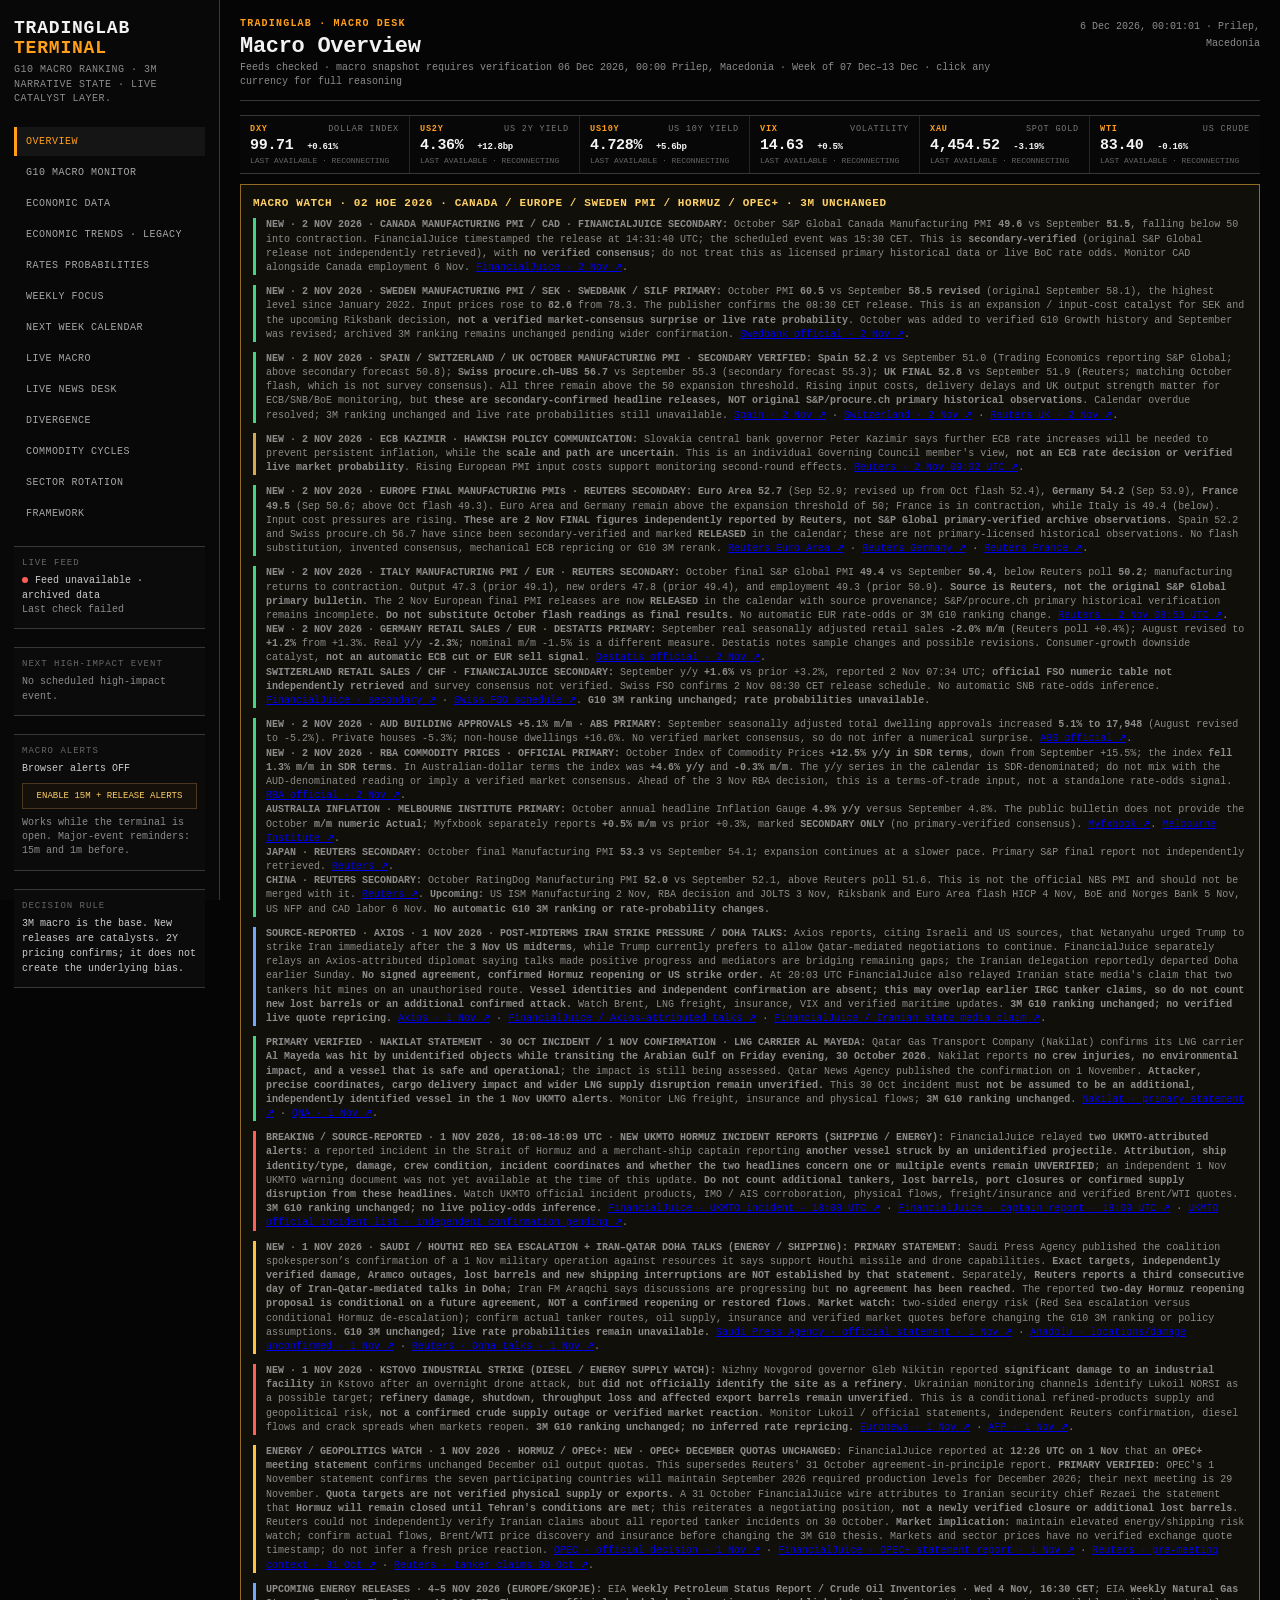
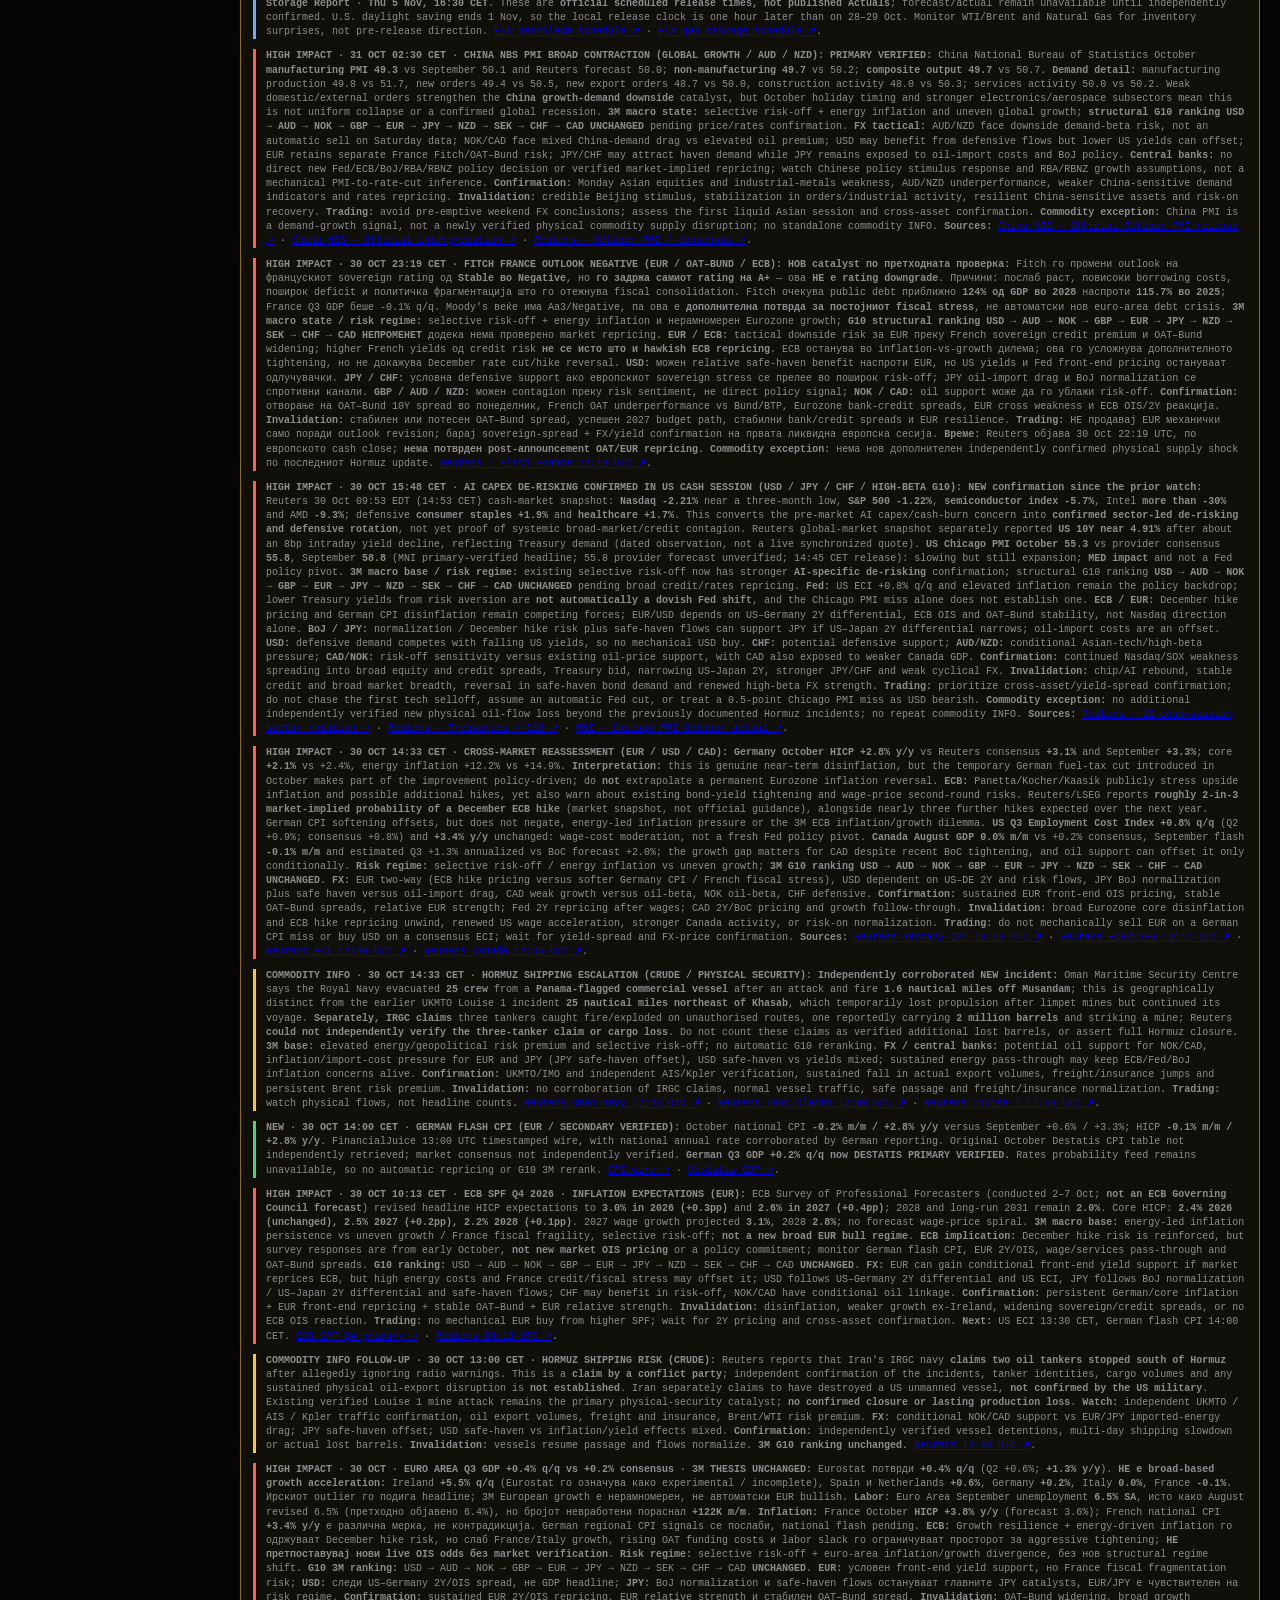
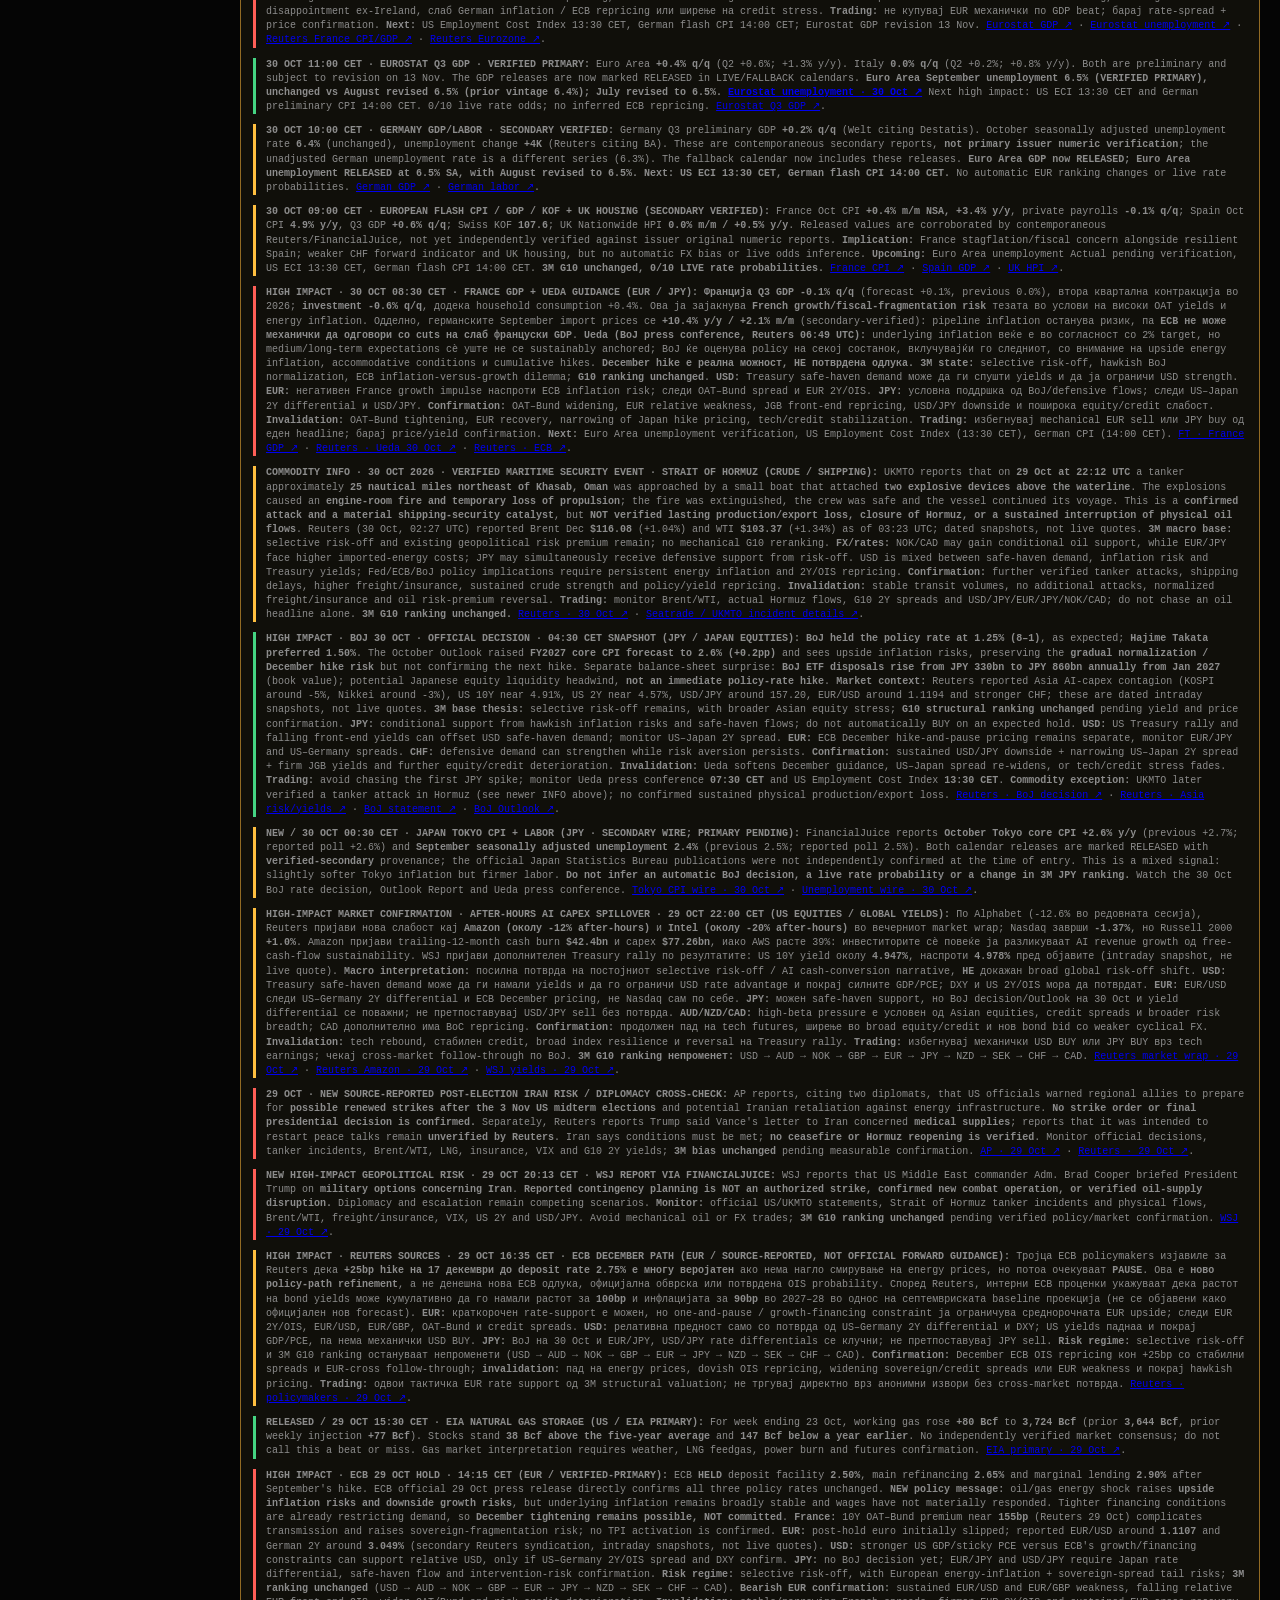
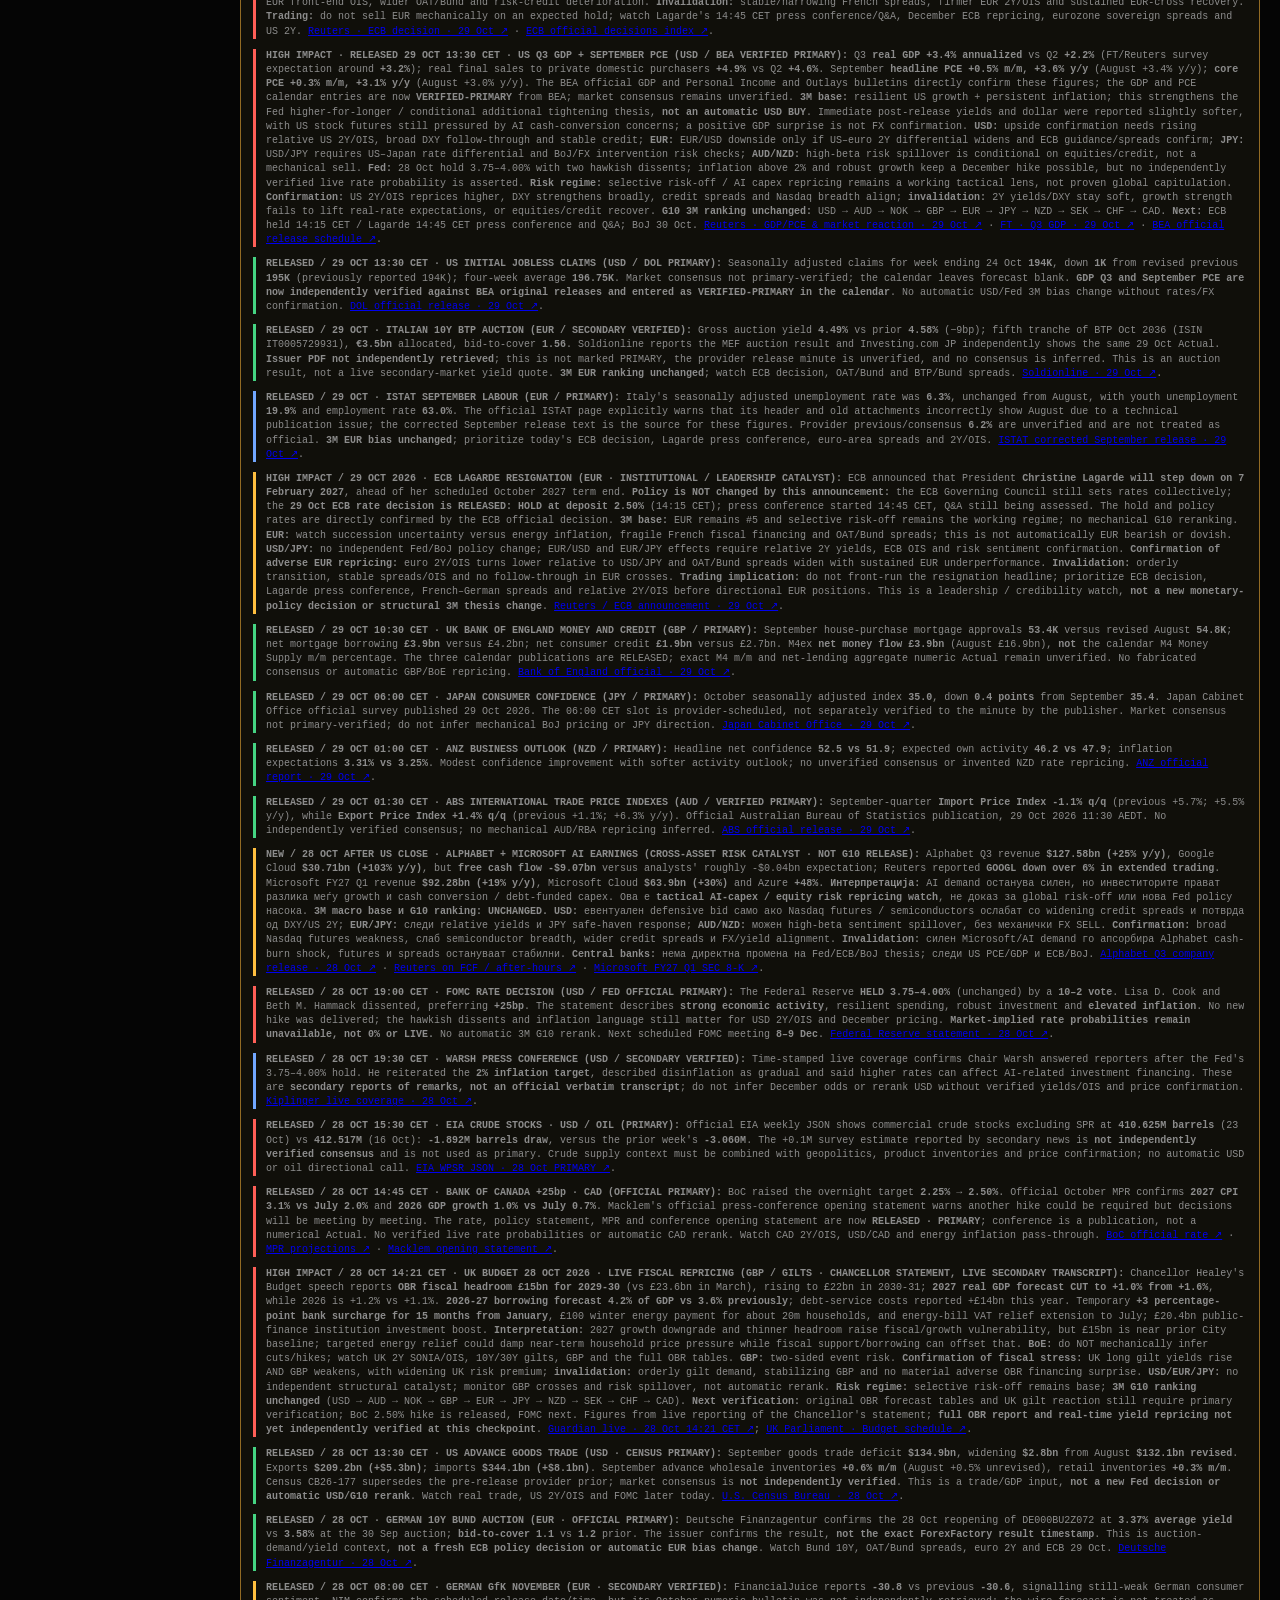
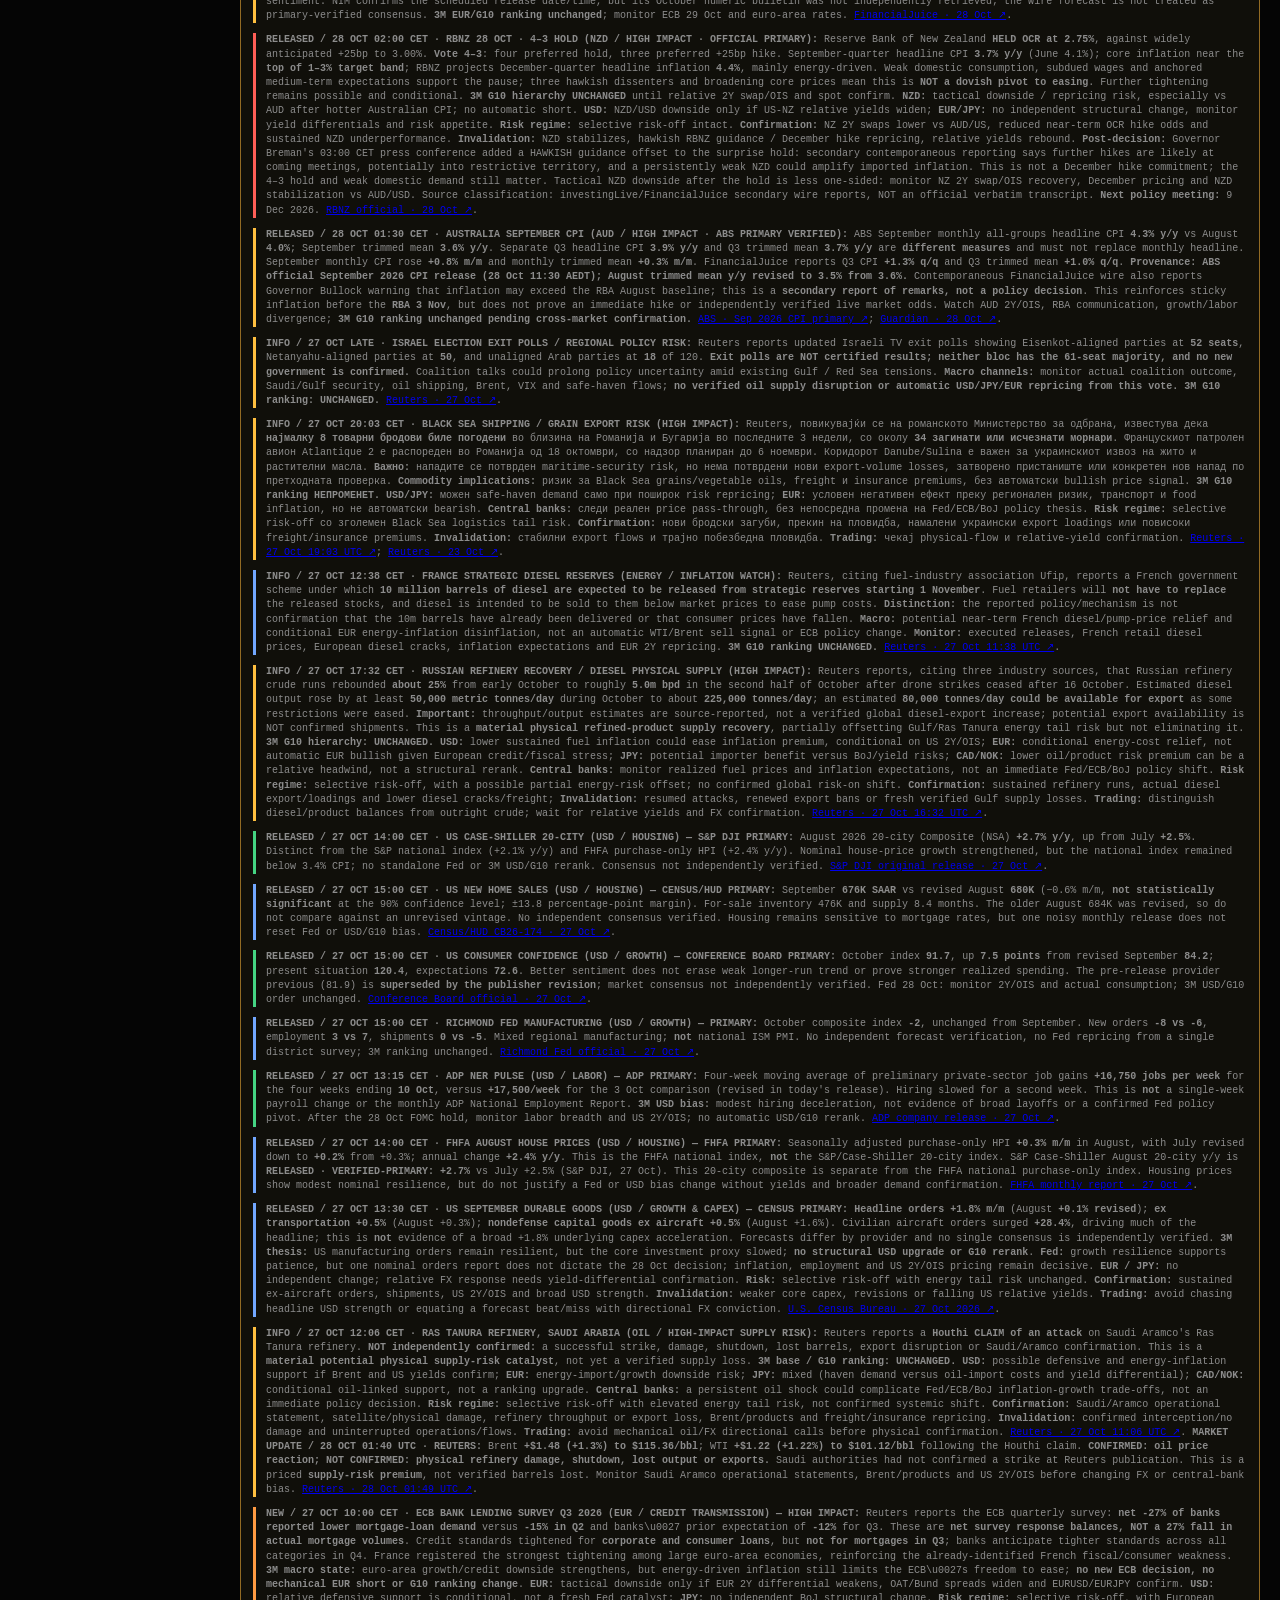
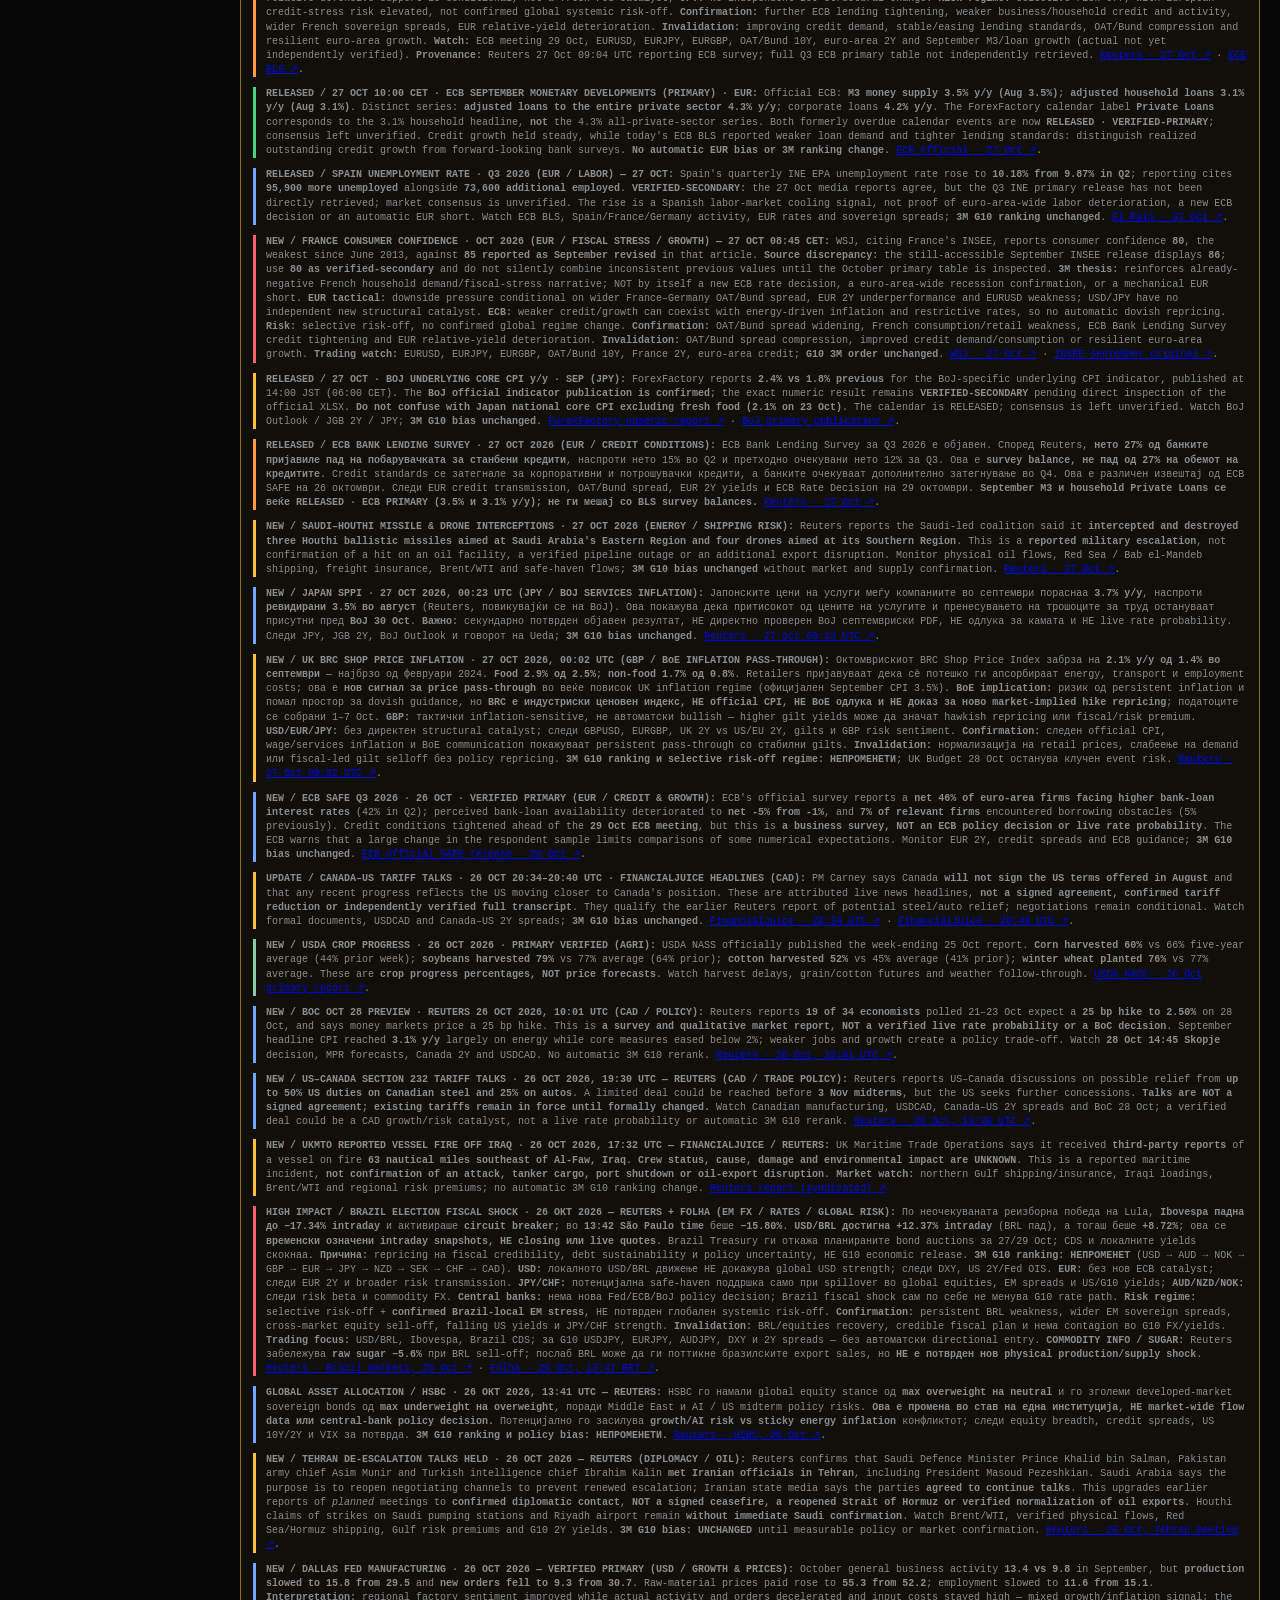
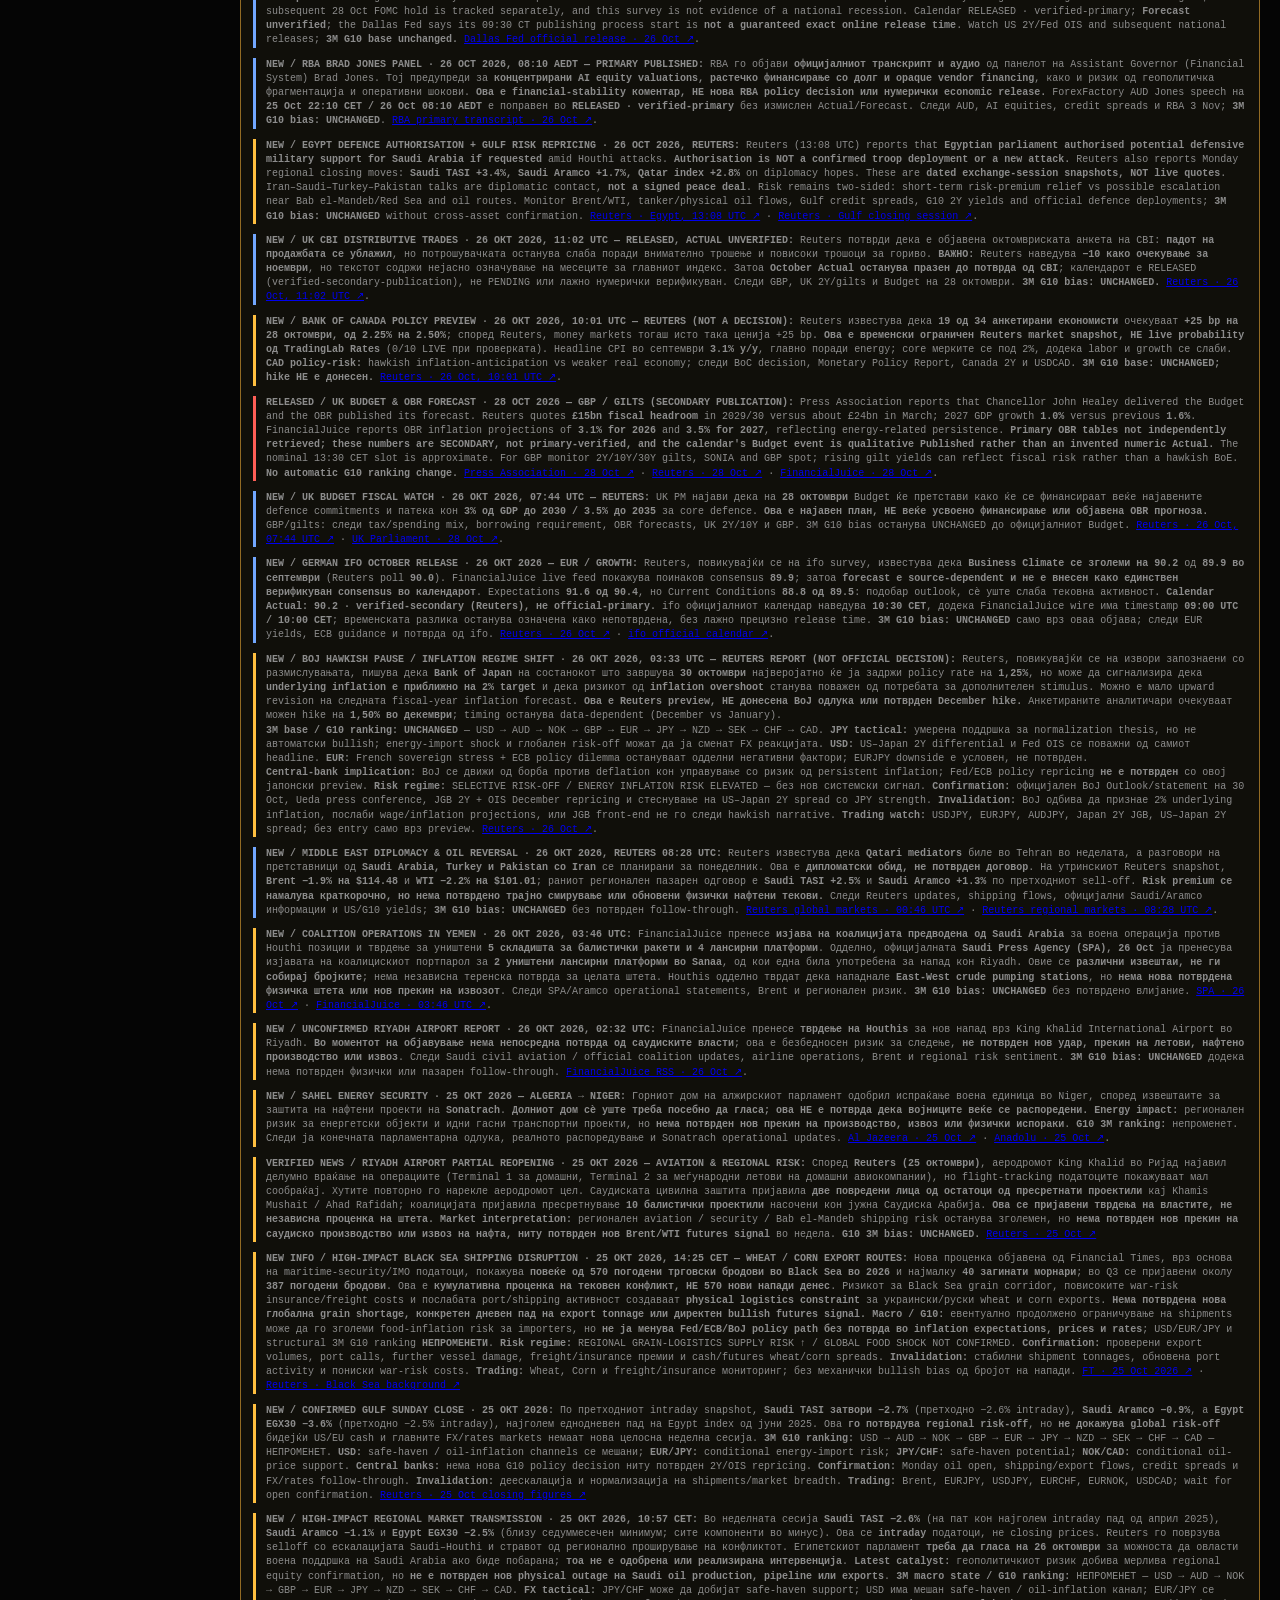
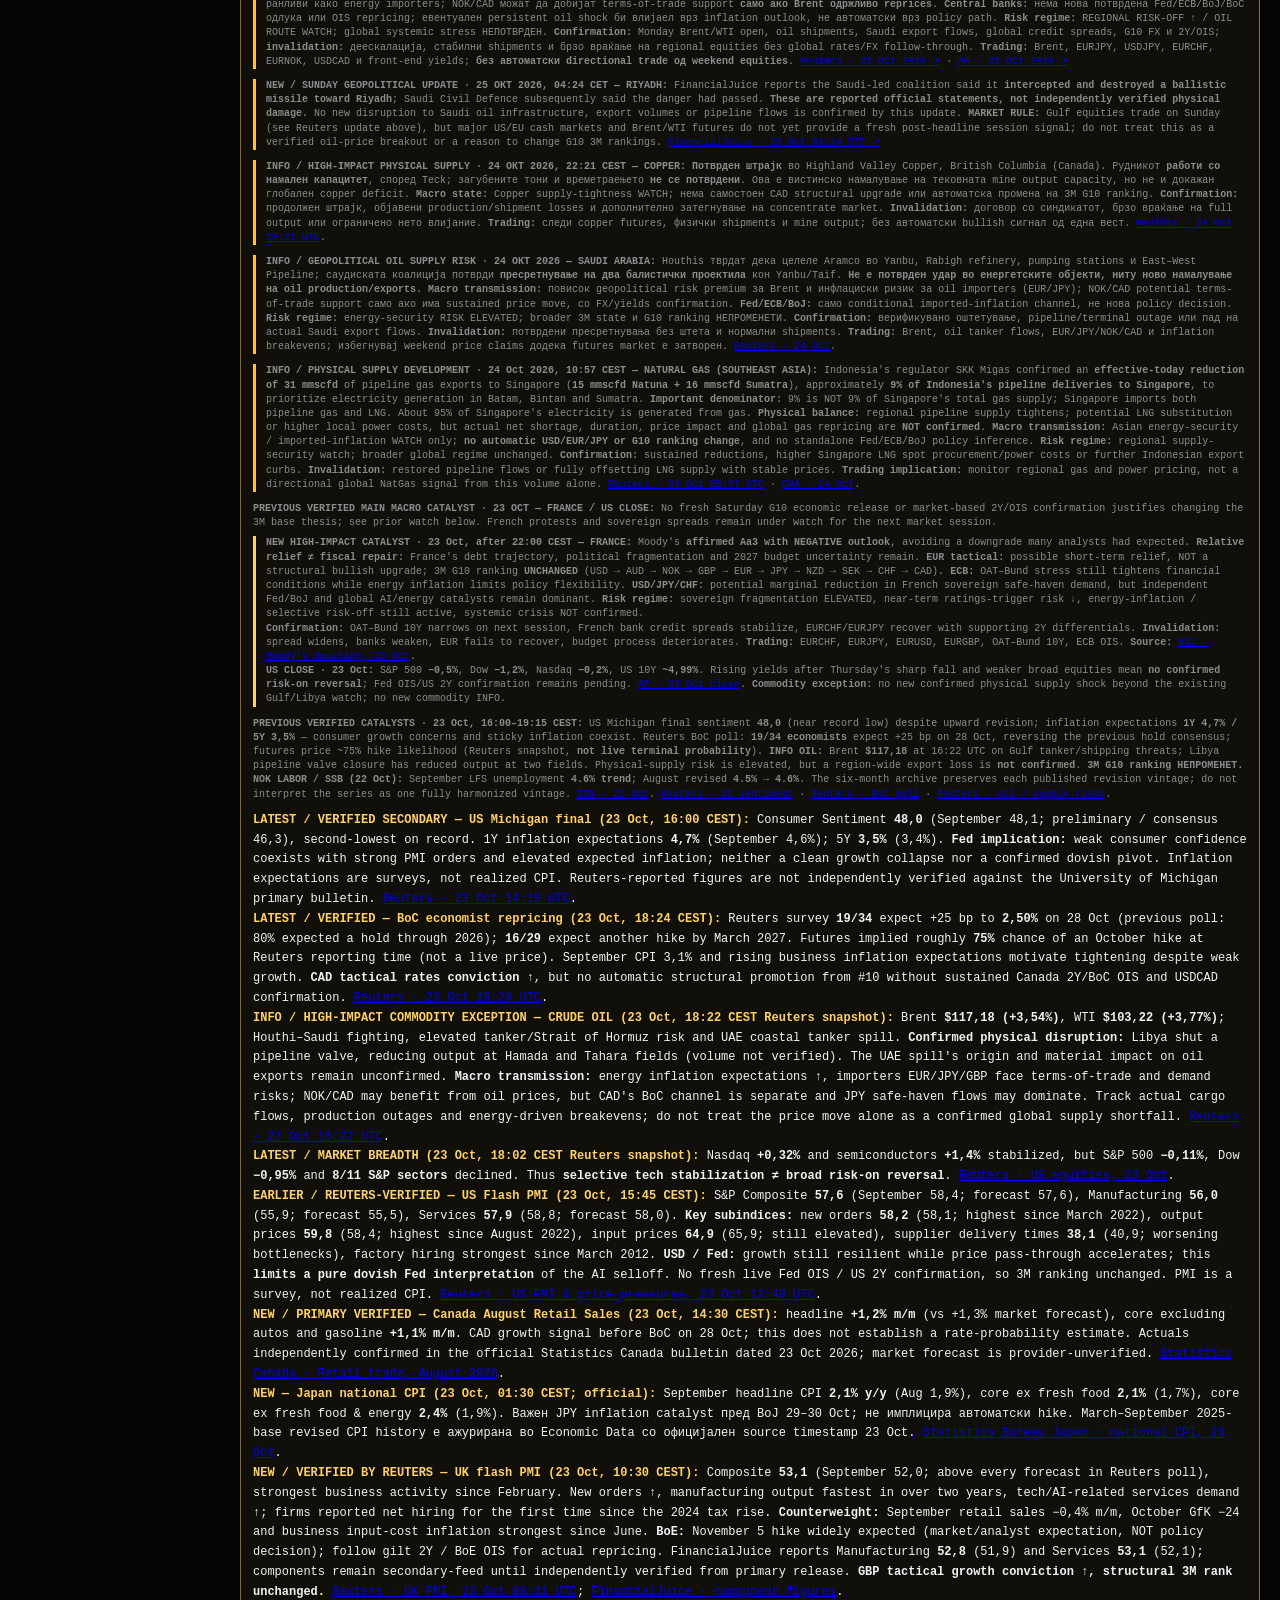
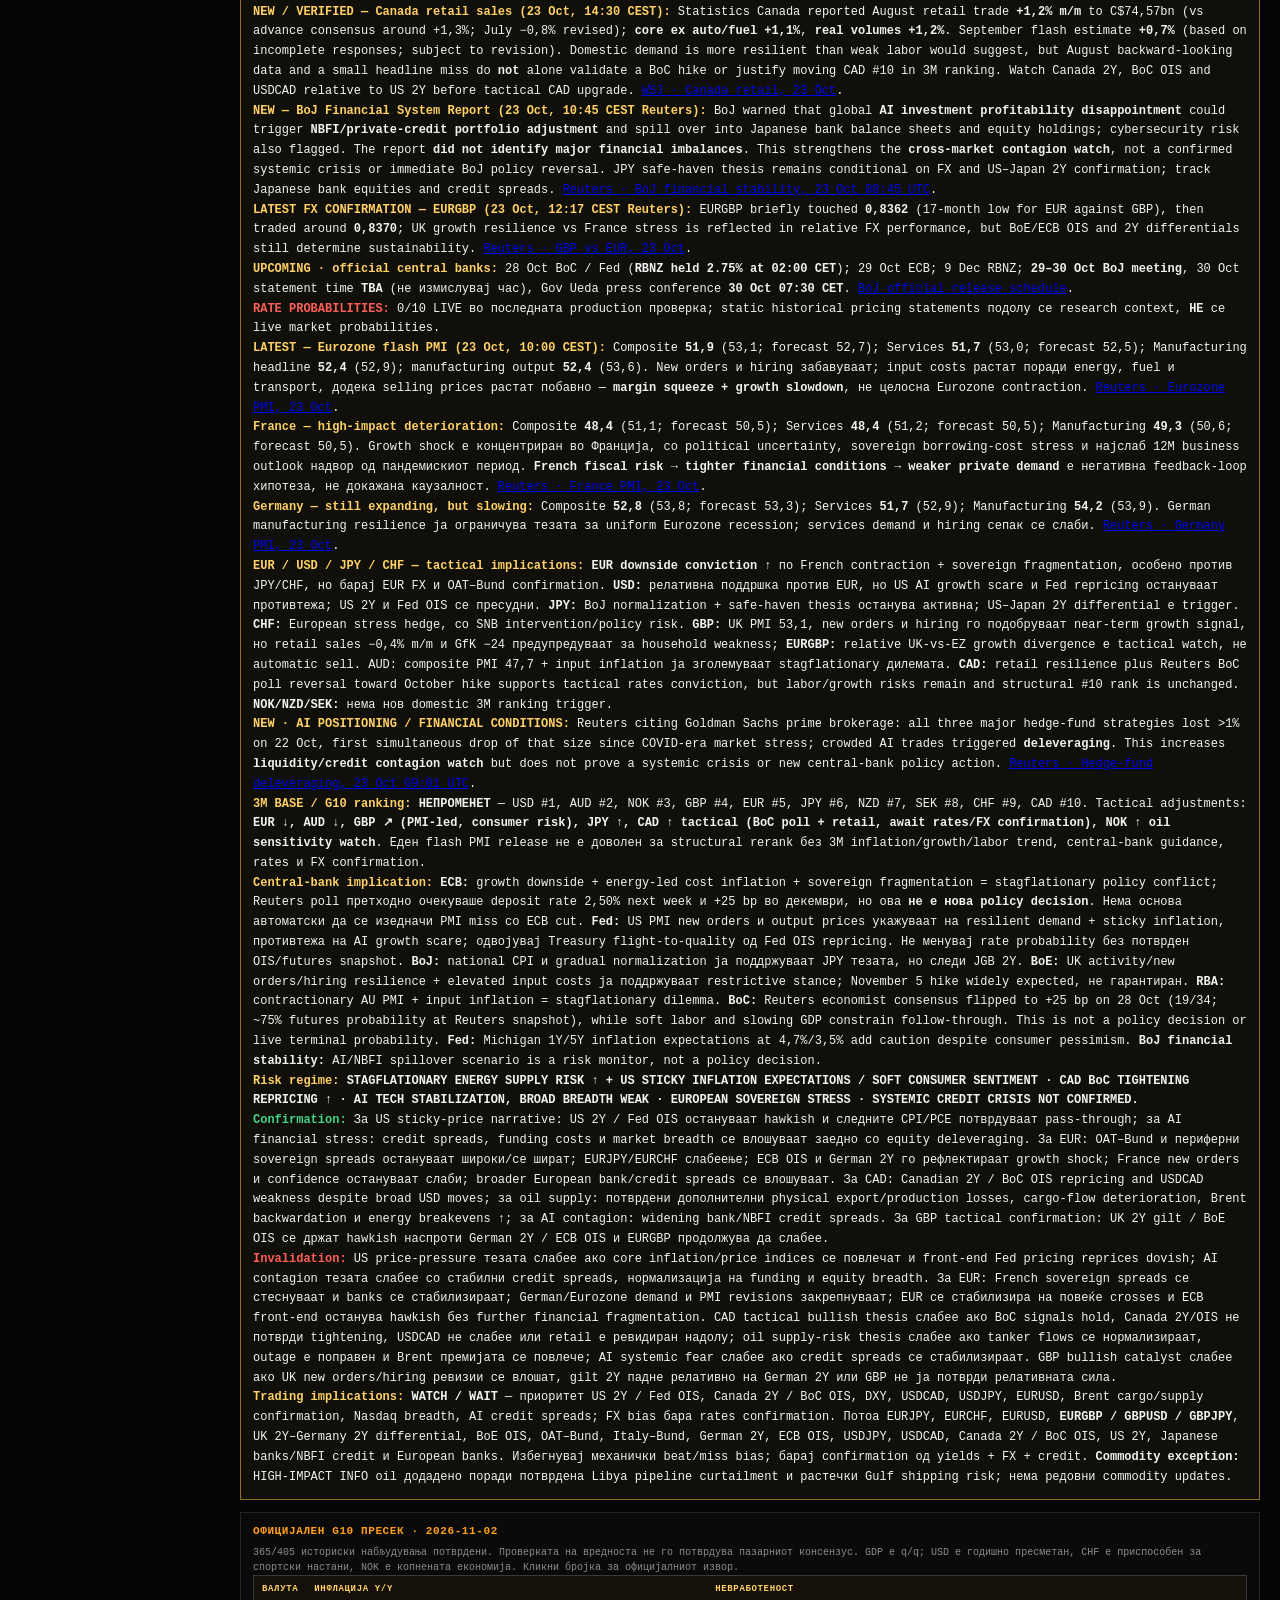
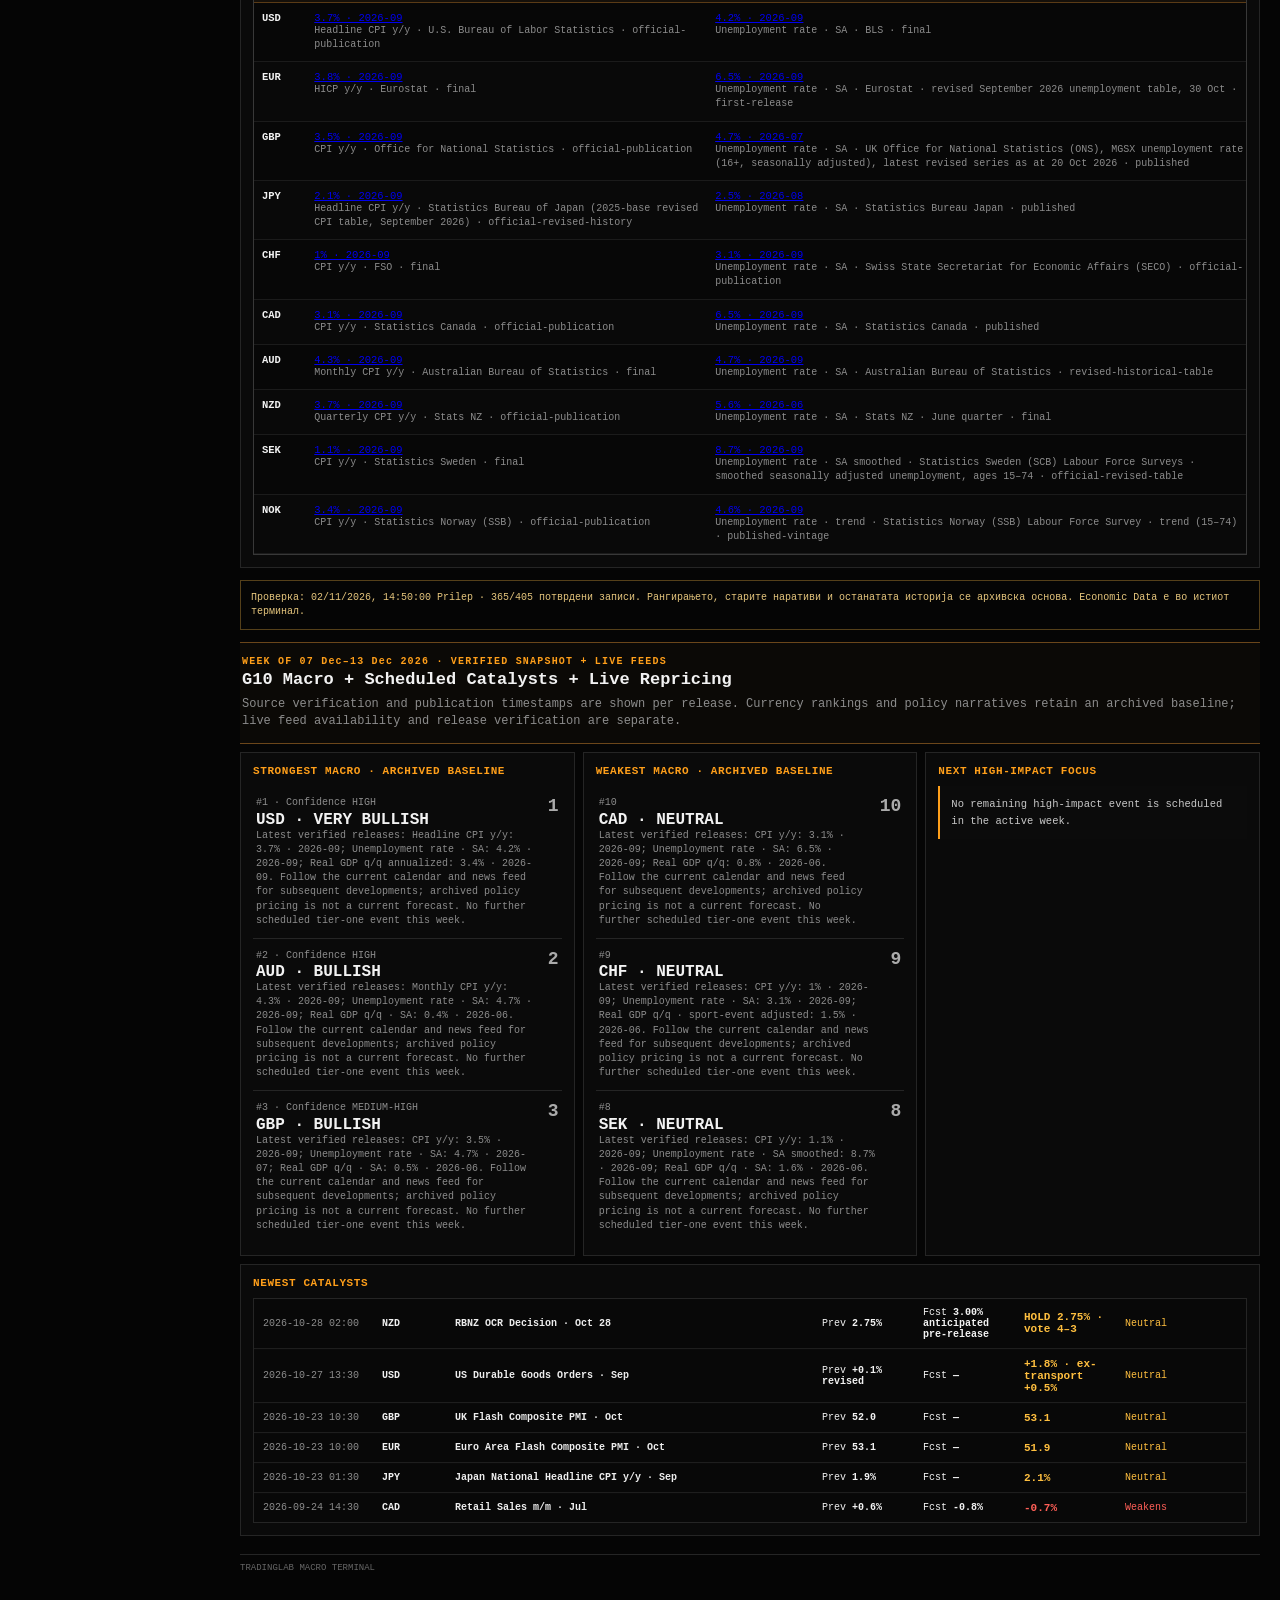
==== index.html @ e09700c0 "Surface released Canada October PMI in Macro Watch and Weekly Focus with secondary-source caveat" ====
<!doctype html>
<html lang="en">
<head>
<meta charset="utf-8" />
<meta name="viewport" content="width=device-width,initial-scale=1" />
<title>TradingLab Macro Terminal</title>
<style>
:root{--bg:#050505;--panel:#0a0a0a;--panel2:#0d0d0d;--line:#252525;--line2:#383838;--text:#f2f2f2;--muted:#8c8c8c;--accent:#ff9f1a;--accent2:#ffd166;--green:#45d483;--red:#ff5f57;--amber:#ffbf3f;--blue:#72a7ff}
*{box-sizing:border-box}html,body{margin:0;background:var(--bg);color:var(--text);font-family:Consolas,"Liberation Mono","SFMono-Regular",Menlo,monospace;font-variant-numeric:tabular-nums}button{font:inherit}.app{min-height:100vh;display:grid;grid-template-columns:220px 1fr}.sidebar{position:sticky;top:0;height:100vh;background:#080808;border-right:1px solid var(--line2);padding:18px 14px}.brand{font-size:18px;font-weight:800;letter-spacing:.8px;text-transform:uppercase}.brand span{color:var(--accent)}.sub{margin-top:5px;color:var(--muted);font-size:10px;line-height:1.45;text-transform:uppercase;letter-spacing:.5px}.nav{margin-top:20px;display:grid;gap:2px}.nav button{border:0;border-left:3px solid transparent;background:transparent;color:#a6a6a6;text-align:left;border-radius:0;padding:9px 9px;cursor:pointer;text-transform:uppercase;font-size:10px;letter-spacing:.5px}.nav button:hover{background:#111;color:#fff}.nav button.active{background:#151515;border-left-color:var(--accent);color:var(--accent)}.sidecard{margin-top:18px;border-top:1px solid var(--line2);border-bottom:1px solid var(--line2);background:#0b0b0b;border-radius:0;padding:11px 8px}.live-dot{width:6px;height:6px;border-radius:50%;display:inline-block;margin-right:7px;background:var(--amber)}.live-dot.on{background:var(--green)}.live-dot.err{background:var(--red)}.side-label{font-size:9px;color:#666;text-transform:uppercase;letter-spacing:1px}.side-value{margin-top:5px;font-size:10px;line-height:1.5;color:#ccc}.main{padding:18px 20px 36px;overflow:hidden}
.market-tape{display:grid;grid-template-columns:repeat(6,minmax(118px,1fr));border-top:1px solid var(--line2);border-bottom:1px solid var(--line2);background:#070707;margin:0 0 10px;overflow:hidden}
.tape-cell{padding:8px 10px;border-right:1px solid var(--line);min-width:0}
.tape-cell:last-child{border-right:0}.tape-head{display:flex;align-items:center;justify-content:space-between;gap:8px;color:#777;font-size:8.5px;text-transform:uppercase;letter-spacing:.8px}
.tape-sym{color:var(--accent);font-weight:900}.tape-value{margin-top:3px;font-size:15px;font-weight:900;letter-spacing:-.3px;color:#f4f4f4}.tape-chg{font-size:9px;margin-left:5px}.tape-note{margin-top:2px;color:#666;font-size:8px;text-transform:uppercase}
.monitor-head{display:flex;align-items:center;justify-content:space-between;gap:14px;margin-bottom:8px}.monitor-head h3{margin:0}.monitor-legend{font-size:8.5px;color:#6f6f6f;text-transform:uppercase;letter-spacing:.55px}
.compact-table table{min-width:1000px;font-size:10px}.compact-table th{padding:7px 8px}.compact-table td{padding:8px 8px}.ranknum{color:#7f7f7f;font-weight:800}.ccy-main{font-size:13px;font-weight:900;color:#fff}.macro-cell{max-width:155px}.catalyst-cell{min-width:200px}.bias-cell{min-width:105px;font-size:11px;font-weight:900}.yield-cell{min-width:150px}.policy-cell{min-width:170px}
.top{display:flex;align-items:flex-start;justify-content:space-between;gap:16px;margin-bottom:14px;padding-bottom:11px;border-bottom:1px solid var(--line2)}.kicker{color:var(--accent);font-size:10px;font-weight:800;letter-spacing:1.2px}.top h1{margin:5px 0 2px;font-size:22px;letter-spacing:-.3px;font-weight:800}.meta{text-align:right;color:var(--muted);font-size:10px;line-height:1.7}.pill{display:inline-block;border:0;border-radius:0;padding:0;color:#aaa;background:transparent;font-size:9px;text-transform:uppercase}.tag{display:inline-block;border:0;border-radius:0;padding:0;background:transparent;font-size:10px;font-weight:800;letter-spacing:.15px;text-transform:uppercase;white-space:nowrap}.tag.green{color:var(--green)}.tag.red{color:var(--red)}.tag.amber{color:var(--amber)}.tag.blue{color:var(--blue)}.tag.gray{color:#8d8d8d}.section{display:none}.section.active{display:block}.grid{display:grid;grid-template-columns:repeat(12,1fr);gap:8px}.card{grid-column:span 12;border:1px solid var(--line);background:var(--panel);border-radius:0;padding:12px;box-shadow:none}.s3{grid-column:span 3}.s4{grid-column:span 4}.s5{grid-column:span 5}.s6{grid-column:span 6}.s7{grid-column:span 7}.s8{grid-column:span 8}.card h3{margin:0 0 9px;font-size:11px;color:var(--accent);text-transform:uppercase;letter-spacing:.6px}.metric{font-size:21px;font-weight:900;letter-spacing:-.4px}.mini{font-size:10px;color:var(--muted);line-height:1.42}.good{color:var(--green)}.bad{color:var(--red)}.warn{color:var(--amber)}.muted{color:var(--muted)}.tablewrap{overflow:auto;border:1px solid var(--line2);border-radius:0}table{width:100%;border-collapse:collapse;min-width:1380px;font-size:10.5px;background:#070707}th{position:sticky;top:0;background:#15100a;color:var(--accent2);text-align:left;font-size:9px;text-transform:uppercase;letter-spacing:.65px;padding:8px 8px;border-bottom:1px solid #5a3b16;z-index:1;white-space:nowrap}td{padding:9px 8px;border-bottom:1px solid #1b1b1b;vertical-align:top}tr:nth-child(even) td{background:#090909}tr:hover td{background:#121212}.ccy{font-weight:900;font-size:12px;color:#fff}.why{min-width:270px;line-height:1.42;color:#c9c9c9}.livebar{display:flex;align-items:center;justify-content:space-between;gap:10px;border-top:1px solid var(--line2);border-bottom:1px solid var(--line2);background:#0a0a0a;border-radius:0;padding:9px 2px;margin-bottom:10px}.livebar b{font-size:11px;color:var(--accent)}.statusline{font-size:9px;color:var(--muted)}.refresh{border:1px solid #51401d;background:#15100a;color:var(--accent2);border-radius:0;padding:6px 9px;cursor:pointer;text-transform:uppercase;font-size:9px}.refresh:hover{background:#21180e}.feed{display:grid;gap:1px;border:1px solid var(--line)}.release{display:grid;grid-template-columns:110px 64px 1fr 92px 92px 92px 112px;gap:9px;align-items:center;padding:8px 9px;border:0;border-bottom:1px solid #1e1e1e;border-radius:0;background:#080808;font-size:10px}.release:last-child{border-bottom:0}.release:hover{background:#111}.release .event{font-weight:800;color:#eee}.release .time{color:var(--muted)}.release .actual{font-weight:900;font-size:11px}.impact-up{color:var(--green)}.impact-down{color:var(--red)}.impact-neutral{color:var(--amber)}.call{border-left:2px solid var(--accent);background:#0b0b0b;border-radius:0;padding:10px 11px;color:#c9c9c9;font-size:10.5px;line-height:1.55}.pair{display:flex;justify-content:space-between;gap:14px;border:0;border-bottom:1px solid var(--line);border-radius:0;padding:10px 3px;background:transparent}.pair:last-child{border-bottom:0}.pair .arrow{color:var(--accent);font-weight:900}.rank{font-size:18px;font-weight:900;color:#aaa}.footer{margin-top:18px;padding-top:8px;border-top:1px solid var(--line);color:#666;font-size:9px;text-transform:uppercase}.drawer{position:fixed;right:-560px;top:0;width:min(560px,100vw);height:100vh;background:#080808;border-left:1px solid #4b3518;z-index:10;transition:.22s;padding:20px;overflow:auto;box-shadow:none}.drawer.open{right:0}.close{float:right;border:1px solid #3b3b3b;background:#111;color:#ddd;border-radius:0;padding:6px 8px;cursor:pointer;text-transform:uppercase;font-size:9px}.drawer h2{margin:8px 0;font-size:19px}.detail-row{display:flex;justify-content:space-between;gap:20px;padding:8px 0;border-bottom:1px solid #202020;font-size:10.5px}.detail-row span:first-child{color:var(--muted);text-transform:uppercase;font-size:9px}.weekhero{border-top:1px solid #6b461a;border-bottom:1px solid #6b461a;background:#0b0906;border-radius:0;padding:13px 2px;margin-bottom:8px}.weekhero h2{margin:3px 0 7px;font-size:17px}.focusgrid{display:grid;grid-template-columns:repeat(2,minmax(0,1fr));gap:1px;border:1px solid var(--line)}.focusitem{border:0;border-bottom:1px solid var(--line);background:#080808;border-radius:0;padding:10px}.focusitem:nth-child(odd){border-right:1px solid var(--line)}.focusitem b{font-size:10.5px}.calrow{display:grid;grid-template-columns:78px 50px 55px minmax(210px,1.5fr) 88px 100px minmax(260px,1.4fr);gap:7px;align-items:start;border-bottom:1px solid #1d1d1d;padding:9px 7px;background:#080808}.calrow:nth-child(even){background:#0a0a0a}.calrow.head{color:var(--accent2);font-size:8.5px;text-transform:uppercase;font-weight:800;background:#15100a;position:sticky;top:0}.caldate{font-weight:800}.severity{display:inline-block;padding:0;border:0;border-radius:0;font-size:8.5px;font-weight:900}.severity.EXTREME,.severity.VERYHIGH{color:var(--red)}.severity.HIGH{color:var(--amber)}.severity.MED,.severity.LOWMED{color:var(--blue)}.trigger{font-size:10px;color:#c5c5c5;line-height:1.4}.conf{font-size:9px;margin-left:5px;color:var(--muted)}.newsgrid{display:grid;grid-template-columns:1fr 1fr;gap:8px}.newspanel{border:1px solid var(--line);border-radius:0;background:#080808;overflow:hidden}.newshead{display:flex;justify-content:space-between;align-items:center;padding:9px 10px;border-bottom:1px solid #4a3218;background:#15100a;color:var(--accent2);font-size:10px;text-transform:uppercase}.newslist{max-height:620px;overflow:auto}.newsitem{padding:9px 10px;border-bottom:1px solid #1d1d1d;position:relative}.newsitem:hover{background:#111}.newsitem.high-impact{border-left:3px solid var(--red);background:linear-gradient(90deg,rgba(255,95,87,.16),rgba(255,95,87,.035) 62%,transparent);box-shadow:inset 0 0 22px rgba(255,95,87,.08);animation:highImpactPulse 2.4s ease-in-out infinite}.newsitem.high-impact a{color:#fff}.highflag{color:var(--red);font-size:8.5px;font-weight:900;letter-spacing:.65px;text-transform:uppercase;margin-left:7px}.macroflag{color:var(--accent2);font-size:8.5px;font-weight:900;margin-left:7px}.live-score{font-size:11px;font-weight:900;white-space:nowrap}.live-score.pos{color:var(--green)}.live-score.neg{color:var(--red)}.live-score.flat{color:var(--amber)}.catalyst-panel{max-height:620px;overflow:auto}.catalyst-row{padding:10px;border-bottom:1px solid #1d1d1d;background:#080808}.catalyst-row:last-child{border-bottom:0}.catalyst-row.high{border-left:3px solid var(--red);background:rgba(255,95,87,.055)}@keyframes highImpactPulse{0%,100%{box-shadow:inset 0 0 18px rgba(255,95,87,.06),0 0 0 rgba(255,95,87,0)}50%{box-shadow:inset 0 0 28px rgba(255,95,87,.12),0 0 12px rgba(255,95,87,.12)}}.newsitem a{color:#ececec;text-decoration:none;font-weight:700;line-height:1.38}.newsitem a:hover{color:var(--accent2)}.newsmeta{display:flex;gap:7px;flex-wrap:wrap;margin-top:5px;color:#777;font-size:9px}.sourcebadge{display:inline-block;border:0;border-radius:0;padding:0;font-size:8.5px;font-weight:900;text-transform:uppercase}.sourcebadge.fj{color:var(--accent2)}.sourcebadge.reuters{color:#ddd}.breaking{color:var(--red);font-weight:900}.alertbtn{width:100%;margin-top:7px;border:1px solid #4c381c;background:#15100a;color:var(--accent2);border-radius:0;padding:7px 8px;cursor:pointer;text-transform:uppercase;font-size:9px}.alertbtn.on{border-color:#2d6847;color:var(--green)}.countdown{font-size:16px;font-weight:900;margin-top:4px;color:var(--accent2)}.toastbox{position:fixed;right:14px;bottom:14px;z-index:30;display:grid;gap:5px;max-width:390px}.toast{border:1px solid #4c381c;background:#0b0b0b;border-radius:0;padding:10px 11px;box-shadow:none}.toast strong{display:block;margin-bottom:3px;color:var(--accent2)}.toast.release-alert{border-left:3px solid var(--amber)}.toast.result-alert{border-left:3px solid var(--green)}
@media(max-width:1100px){.app{grid-template-columns:1fr}.sidebar{position:relative;height:auto}.nav{grid-template-columns:repeat(3,1fr)}.main{padding:14px 10px}.s3,.s4,.s5,.s6,.s7,.s8{grid-column:span 12}.top{display:block}.meta{text-align:left;margin-top:8px}.release{grid-template-columns:80px 55px 1fr 80px 80px 80px}.release .impact{grid-column:1/-1}}@media(max-width:850px){.newsgrid{grid-template-columns:1fr}.focusgrid{grid-template-columns:1fr}.focusitem:nth-child(odd){border-right:0}.calrow{grid-template-columns:78px 48px 48px 1fr}.calrow>*:nth-child(n+5){grid-column:4}.calrow.head{display:none}}@media(max-width:650px){.market-tape{grid-template-columns:repeat(2,1fr)}.nav{grid-template-columns:1fr 1fr}.release{grid-template-columns:1fr 1fr}.release .event{grid-column:1/-1}.main{padding:12px 8px}.top h1{font-size:19px}}
.calfilters{display:flex;gap:6px;flex-wrap:wrap;margin:10px 0}.calfilter{border:1px solid #333;background:#0b0b0b;color:#aaa;padding:6px 9px;cursor:pointer;font-size:9px;text-transform:uppercase}.calfilter:hover,.calfilter.active{border-color:var(--accent);color:var(--accent2);background:#171008}.catalyst-badge{display:inline-block;margin-top:4px;color:var(--red);font-size:8px;font-weight:900;text-transform:uppercase}.calempty{padding:18px 8px;color:var(--muted);border-bottom:1px solid var(--line)}.coverage{display:grid;grid-template-columns:repeat(10,minmax(72px,1fr));gap:1px;margin:8px 0;background:var(--line);overflow:auto}.coverage span{background:#090909;padding:6px;text-align:center;font-size:9px;white-space:nowrap}.coverage b{display:block;color:var(--accent2);font-size:11px}

/* Commodity Cycles · restored original visual language */
#commodity .commodity-hero{border-top:1px solid #6b461a;border-bottom:1px solid #6b461a;background:#0b0906;padding:12px 2px;margin-bottom:10px}
#commodity .commodity-hero b{color:var(--accent2)}
#commodity .commodity-table{overflow:auto;border:1px solid var(--line2)}
#commodity .commodity-table table{min-width:1220px;font-size:10px}
#commodity .commodity-table td{padding:10px 8px}
#commodity .commodity-sym{font-size:12px;font-weight:900;color:#fff}
#commodity .commodity-note{max-width:320px;line-height:1.45;color:#c8c8c8}
#commodity .commodity-cards{display:grid;grid-template-columns:repeat(3,1fr);gap:8px;margin-top:10px}
#commodity .commodity-card{border:1px solid var(--line);background:var(--panel);padding:12px}
#commodity .commodity-card h3{margin:0 0 9px;font-size:11px;color:var(--accent);text-transform:uppercase}
#commodity .commodity-news{margin-top:12px;border:1px solid var(--line)}
#commodity .commodity-news-head{display:flex;justify-content:space-between;gap:10px;padding:9px 10px;border-bottom:1px solid #4a3218;background:#15100a;color:var(--accent2);font-size:10px;text-transform:uppercase}
#commodity .commodity-news-item{padding:9px 10px;border-bottom:1px solid #1d1d1d;background:#080808}
#commodity .commodity-news-item:last-child{border-bottom:0}
#commodity .commodity-detail-btn{border:1px solid #51401d;background:#15100a;color:var(--accent2);padding:6px 8px;cursor:pointer;font:inherit;font-size:9px;text-transform:uppercase}
@media(max-width:1000px){#commodity .commodity-cards{grid-template-columns:1fr}}


#rates .rates-grid{display:grid;grid-template-columns:repeat(2,minmax(0,1fr));gap:8px}
#rates .rate-card{border:1px solid var(--line);background:#080808;min-width:0}
#rates .rate-head{display:flex;justify-content:space-between;gap:14px;padding:10px 11px;border-bottom:1px solid #4a3218;background:#15100a}
#rates .rate-bank{font-size:12px;font-weight:900;color:var(--accent2)}
#rates .rate-meta{text-align:right;color:#777;font-size:9px;line-height:1.5}
#rates .rate-table{display:grid;grid-template-columns:minmax(92px,1fr) 88px 88px 86px}
#rates .rate-cell{padding:8px 10px;border-bottom:1px solid #1d1d1d;font-size:10px;text-align:right}
#rates .rate-cell:nth-child(4n+1){text-align:left}
#rates .rate-colhead{background:#0d0d0d;color:#777;font-size:8.5px;text-transform:uppercase;letter-spacing:.55px;font-weight:800}
#rates .rate-current{color:#fff;font-weight:900}
#rates .rate-change.pos{color:var(--green);font-weight:900}
#rates .rate-change.neg{color:var(--red);font-weight:900}
#rates .rate-change.flat{color:#7f7f7f;font-weight:900}
#rates .rate-read{padding:9px 10px;background:#090909;font-size:9.5px;line-height:1.5}
#rates .rate-read b{font-weight:900}
#rates .rates-status{display:flex;justify-content:space-between;gap:14px;align-items:center;margin-bottom:8px;padding:9px 10px;border-top:1px solid var(--line2);border-bottom:1px solid var(--line2);background:#090909}
@media(max-width:950px){#rates .rates-grid{grid-template-columns:1fr}}


#rates .rate-table{grid-template-columns:minmax(138px,1.25fr) 92px 92px 92px 100px 92px}
#rates .rate-cell:nth-child(4n+1){text-align:right}
#rates .rate-cell:nth-child(6n+1){text-align:left}
#rates .rate-outcome b{display:block;color:#fff;font-size:10px}
#rates .rate-outcome .mini{margin-top:2px}
#rates .rate-current-pricing{color:var(--accent2);font-weight:900}
#rates .rate-prior{color:#777}
@media(max-width:700px){#rates .rate-table{min-width:760px}}


/* Inflation Trends · G10 historical comparison */
#inflation .infl-hero{border-top:1px solid #6b461a;border-bottom:1px solid #6b461a;background:#0b0906;padding:12px 2px;margin-bottom:10px}
#inflation .infl-controls{display:flex;flex-wrap:wrap;gap:6px;margin:10px 0}
#inflation .infl-toggle{border:1px solid #333;background:#0b0b0b;color:#aaa;padding:6px 8px;cursor:pointer;font-size:9px;text-transform:uppercase}
#inflation .infl-toggle.on{border-color:var(--accent);color:var(--accent2);background:#171008}
#inflation .infl-chart-card{border:1px solid var(--line);background:#080808;padding:10px}
#inflation .infl-chart-wrap{overflow-x:auto}
#inflation .infl-chart{width:100%;min-width:760px;height:390px;display:block}
#inflation .infl-legend{display:grid;grid-template-columns:repeat(5,minmax(100px,1fr));gap:6px;margin-top:8px}
#inflation .infl-leg{display:flex;align-items:center;gap:7px;font-size:9px;color:#bbb}
#inflation .infl-swatch{width:18px;height:3px;display:inline-block}
#inflation .infl-table table{min-width:950px}
#inflation .trend-up{color:var(--red);font-weight:900}
#inflation .trend-down{color:var(--green);font-weight:900}
#inflation .trend-flat{color:var(--amber);font-weight:900}
#inflation .source-note{margin-top:8px;color:#777;font-size:9px;line-height:1.5}
@media(max-width:850px){#inflation .infl-legend{grid-template-columns:repeat(2,minmax(100px,1fr))}}


/* Economic Trends · Bloomberg-style */
.trend-hero{border-top:1px solid #6b461a;border-bottom:1px solid #6b461a;background:#0b0906;padding:12px 2px;margin-bottom:10px}
.trend-tabs{display:flex;gap:6px;flex-wrap:wrap;margin:10px 0}
.trend-tab{border:1px solid #3b321b;background:#0a0a0a;color:#9b8d67;padding:7px 10px;cursor:pointer;font-size:9px;font-weight:900;letter-spacing:.6px;text-transform:uppercase}
.trend-tab.on,.trend-tab:hover{border-color:#ffb000;color:#ffcf57;background:#161006}
.trend-strip{display:grid;grid-template-columns:repeat(4,minmax(0,1fr));gap:1px;background:#2b2414;border:1px solid #2b2414;margin-bottom:10px}
.trend-strip>div{background:#080808;padding:10px}
.trend-strip .k{font-size:8px;color:#777;text-transform:uppercase;letter-spacing:.7px}
.trend-strip .v{font-size:15px;font-weight:900;color:#ffb000;margin-top:3px}
.trend-table{overflow:auto;border:1px solid #292929;background:#070707}
.trend-table table{min-width:1100px;font-size:10px}
.trend-table th{background:#151006;color:#ffbf32;border-bottom:1px solid #604311}
.trend-table td{padding:10px 9px}
.trend-ccy{font-size:13px;font-weight:900;color:#ffb000}
.trend-metric{color:#aaa;font-size:9px;margin-top:2px}
.trend-num{font-size:12px;font-weight:900;color:#f1f1f1;white-space:nowrap}
.trend-delta{font-weight:900;white-space:nowrap}
.trend-pos{color:#ffcf57}.trend-neg{color:#b7a270}.trend-flat{color:#858585}
.trend-state{display:inline-block;border:1px solid #4b3912;padding:2px 6px;color:#ffbf32;background:#100d06;font-size:9px;font-weight:900;text-transform:uppercase;white-space:nowrap}
.trend-state.cool{color:#c9b985;border-color:#4b432a}.trend-state.weak{color:#c48b54;border-color:#4e3320}.trend-state.stable{color:#8c8c8c;border-color:#333}
.spark{width:170px;height:42px;display:block}
.spark-bg{stroke:#252525;stroke-width:1}
.spark-line{fill:none;stroke:#ffb000;stroke-width:2.2;stroke-linecap:round;stroke-linejoin:round}
.spark-dot{fill:#ffcf57}
.trend-history{font-size:8px;color:#6f6f6f;margin-top:4px;white-space:nowrap}
.trend-note{margin-top:9px;color:#777;font-size:9px;line-height:1.55}
.trend-source{color:#8a7443}
@media(max-width:900px){.trend-strip{grid-template-columns:repeat(2,minmax(0,1fr))}.spark{width:130px}}


/* Country Economic Trends */
#economic .econ-countrybar{display:flex;gap:6px;flex-wrap:wrap;margin:10px 0}
#economic .econ-ccy,#economic .econ-cat,#economic .econ-focus,#economic .econ-indicator{border:1px solid #3c3218;background:#090909;color:#9f936f;padding:7px 10px;cursor:pointer;font-size:9px;font-weight:900;letter-spacing:.55px;text-transform:uppercase}
#economic .econ-ccy.on,#economic .econ-cat.on,#economic .econ-focus.on,#economic .econ-indicator.on,#economic .econ-ccy:hover,#economic .econ-cat:hover,#economic .econ-focus:hover,#economic .econ-indicator:hover{border-color:#ffb000;color:#ffcf57;background:#171006}
#economic .econ-header{border-top:1px solid #6b461a;border-bottom:1px solid #6b461a;background:#0b0906;padding:12px 2px;margin-bottom:10px}
#economic .econ-summary{display:grid;grid-template-columns:repeat(6,minmax(110px,1fr));gap:1px;background:#2b2414;border:1px solid #2b2414;margin:10px 0}
#economic .econ-summary>div{background:#080808;padding:10px}
#economic .econ-summary .k{font-size:8px;color:#777;text-transform:uppercase;letter-spacing:.65px}
#economic .econ-summary .v{font-size:14px;font-weight:900;color:#ffb000;margin-top:4px}
#economic .econ-chart-card{border:1px solid #292929;background:#070707;padding:12px}
#economic .econ-chart-title{display:flex;justify-content:space-between;gap:16px;align-items:flex-start;margin-bottom:8px}
#economic .econ-chart-title h3{margin:0;color:#ffb000}
#economic .barwrap{overflow-x:auto}
#economic .bar-svg{display:block;width:100%;min-width:780px;height:350px}
#economic .bar-grid{stroke:#242424;stroke-width:1}
#economic .bar-zero{stroke:#6a5520;stroke-width:1.2}
#economic .bar-fill{fill:#ffb000}
#economic .bar-value{fill:#f5f5f5;font-size:11px;font-weight:800}
#economic .bar-label{fill:#777;font-size:9px}
#economic .bar-axis{fill:#777;font-size:9px}
#economic .econ-trend-up{color:#ffcf57}
#economic .econ-trend-down{color:#baa66f}
#economic .econ-trend-flat{color:#858585}
#economic .econ-note{margin-top:9px;color:#777;font-size:9px;line-height:1.55}
#economic .econ-badge{display:inline-block;border:1px solid #4a3813;background:#100d06;color:#ffbf32;padding:2px 6px;font-size:9px;font-weight:900;text-transform:uppercase}
@media(max-width:900px){#economic .econ-summary{grid-template-columns:repeat(2,minmax(110px,1fr))}}


#rates .rate-table{grid-template-columns:minmax(138px,1.25fr) 92px 92px 92px 100px 92px}
#rates .rate-cell:nth-child(4n+1){text-align:right}
#rates .rate-cell:nth-child(6n+1){text-align:left}
#rates .rate-outcome b{display:block;color:#fff;font-size:10px}
#rates .rate-outcome .mini{margin-top:2px}
#rates .rate-current-pricing{color:var(--accent2);font-weight:900}
#rates .rate-prior{color:#777}
@media(max-width:700px){#rates .rate-table{min-width:760px}}


#rates .rate-table{grid-template-columns:minmax(138px,1.25fr) 92px 92px 92px 100px 92px}
#rates .rate-cell:nth-child(4n+1){text-align:right}
#rates .rate-cell:nth-child(6n+1){text-align:left}
#rates .rate-outcome b{display:block;color:#fff;font-size:10px}
#rates .rate-outcome .mini{margin-top:2px}
#rates .rate-current-pricing{color:var(--accent2);font-weight:900}
#rates .rate-prior{color:#777}
@media(max-width:700px){#rates .rate-table{min-width:760px}}


#rates .rate-table{grid-template-columns:minmax(138px,1.25fr) 92px 92px 92px 100px 92px}
#rates .rate-cell:nth-child(4n+1){text-align:right}
#rates .rate-cell:nth-child(6n+1){text-align:left}
#rates .rate-outcome b{display:block;color:#fff;font-size:10px}
#rates .rate-outcome .mini{margin-top:2px}
#rates .rate-current-pricing{color:var(--accent2);font-weight:900}
#rates .rate-prior{color:#777}
@media(max-width:700px){#rates .rate-table{min-width:760px}}


#rates .rate-table{grid-template-columns:minmax(138px,1.25fr) 92px 92px 92px 100px 92px}
#rates .rate-cell:nth-child(4n+1){text-align:right}
#rates .rate-cell:nth-child(6n+1){text-align:left}
#rates .rate-outcome b{display:block;color:#fff;font-size:10px}
#rates .rate-outcome .mini{margin-top:2px}
#rates .rate-current-pricing{color:var(--accent2);font-weight:900}
#rates .rate-prior{color:#777}
@media(max-width:700px){#rates .rate-table{min-width:760px}}


#rates .rate-table{grid-template-columns:minmax(138px,1.25fr) 92px 92px 92px 100px 92px}
#rates .rate-cell:nth-child(4n+1){text-align:right}
#rates .rate-cell:nth-child(6n+1){text-align:left}
#rates .rate-outcome b{display:block;color:#fff;font-size:10px}
#rates .rate-outcome .mini{margin-top:2px}
#rates .rate-current-pricing{color:var(--accent2);font-weight:900}
#rates .rate-prior{color:#777}
@media(max-width:700px){#rates .rate-table{min-width:760px}}


#rates .rate-table{grid-template-columns:minmax(138px,1.25fr) 92px 92px 92px 100px 92px}
#rates .rate-cell:nth-child(4n+1){text-align:right}
#rates .rate-cell:nth-child(6n+1){text-align:left}
#rates .rate-outcome b{display:block;color:#fff;font-size:10px}
#rates .rate-outcome .mini{margin-top:2px}
#rates .rate-current-pricing{color:var(--accent2);font-weight:900}
#rates .rate-prior{color:#777}
@media(max-width:700px){#rates .rate-table{min-width:760px}}


#rates .rate-table{grid-template-columns:minmax(138px,1.25fr) 92px 92px 92px 100px 92px}
#rates .rate-cell:nth-child(4n+1){text-align:right}
#rates .rate-cell:nth-child(6n+1){text-align:left}
#rates .rate-outcome b{display:block;color:#fff;font-size:10px}
#rates .rate-outcome .mini{margin-top:2px}
#rates .rate-current-pricing{color:var(--accent2);font-weight:900}
#rates .rate-prior{color:#777}
@media(max-width:700px){#rates .rate-table{min-width:760px}}


#rates .rate-table{grid-template-columns:minmax(138px,1.25fr) 92px 92px 92px 100px 92px}
#rates .rate-cell:nth-child(4n+1){text-align:right}
#rates .rate-cell:nth-child(6n+1){text-align:left}
#rates .rate-outcome b{display:block;color:#fff;font-size:10px}
#rates .rate-outcome .mini{margin-top:2px}
#rates .rate-current-pricing{color:var(--accent2);font-weight:900}
#rates .rate-prior{color:#777}
@media(max-width:700px){#rates .rate-table{min-width:760px}}

</style>
</head><body>
<div class="app">
<aside class="sidebar">
  <div class="brand">TradingLab <span>Terminal</span></div>
  <div class="sub">G10 macro ranking · 3M narrative state · live catalyst layer.</div>
  <div class="nav">
    <button class="active" data-tab="overview">Overview</button>
    <button data-tab="g10">G10 Macro Monitor</button>
    <button data-tab="economicdesk">Economic Data</button>
    <button data-tab="economic">Economic Trends · legacy</button>
    <button data-tab="rates">Rates Probabilities</button>
    <button data-tab="weekly">Weekly Focus</button>
    <button data-tab="calendar">Next Week Calendar</button>
    <button data-tab="live">Live Macro</button>
    <button data-tab="news">Live News Desk</button>
    <button data-tab="divergence">Divergence</button>
    <button data-tab="commodity">Commodity Cycles</button>
    <button data-tab="sector">Sector Rotation</button>
    <button data-tab="method">Framework</button>
  </div>
  <div class="sidecard"><div class="side-label">Live feed</div><div class="side-value"><span id="dot" class="live-dot"></span><span id="feedMode">Checking…</span></div><div class="mini" id="lastSync">No sync yet</div></div>
  <div class="sidecard"><div class="side-label">Next high-impact event</div><div id="nextEvent" class="side-value">Calculating…</div></div>
  <div class="sidecard"><div class="side-label">Macro alerts</div><div class="side-value" id="alertState">Browser alerts off</div><button id="alertBtn" class="alertbtn" onclick="toggleAlerts()">Enable 15m + release alerts</button><div class="mini" style="margin-top:7px">Works while the terminal is open. Major-event reminders: 15m and 1m before.</div></div>
  <div class="sidecard"><div class="side-label">Decision rule</div><div class="side-value">3M macro is the base. New releases are catalysts. 2Y pricing confirms; it does not create the underlying bias.</div></div>
</aside>
<main class="main">
  <div class="top"><div><div class="kicker">TRADINGLAB · MACRO DESK</div><h1 id="title">Macro Overview</h1><div class="mini"><span id="dataFreshness">Updated live</span> · <span id="weekLabel">Current week</span> · click any currency for full reasoning</div></div><div class="meta"><span id="clock"></span></div></div>
  <div id="marketTape" class="market-tape"></div><section id="macroWatchAlert" class="card" style="margin-bottom:12px;border:1px solid #926b24;background:#100f0a">
  <h3 style="color:#ffd166;margin-top:0">MACRO WATCH · 02 НОЕ 2026 · CANADA / EUROPE / SWEDEN PMI / HORMUZ / OPEC+ · 3M UNCHANGED</h3><div class="mini" style="margin-bottom:10px;border-left:3px solid #45d483;padding-left:10px"><b>NEW · 2 NOV 2026 · CANADA MANUFACTURING PMI / CAD · FINANCIALJUICE SECONDARY:</b> October S&amp;P Global Canada Manufacturing PMI <b>49.6</b> vs September <b>51.5</b>, falling below 50 into contraction. FinancialJuice timestamped the release at 14:31:40 UTC; the scheduled event was 15:30 CET. This is <b>secondary-verified</b> (original S&amp;P Global release not independently retrieved), with <b>no verified consensus</b>; do not treat this as licensed primary historical data or live BoC rate odds. Monitor CAD alongside Canada employment 6 Nov. <a href="https://www.financialjuice.com/News/9832738/Canadian-Manufacturing-PMI-Actual-496-Forecast---Previous-515.aspx?xy=rss" target="_blank" rel="noopener noreferrer">FinancialJuice · 2 Nov ↗</a>.</div><div class="mini" style="margin-bottom:10px;border-left:3px solid #45d483;padding-left:10px"><b>NEW · 2 NOV 2026 · SWEDEN MANUFACTURING PMI / SEK · SWEDBANK / SILF PRIMARY:</b> October PMI <b>60.5</b> vs September <b>58.5 revised</b> (original September 58.1), the highest level since January 2022. Input prices rose to <b>82.6</b> from 78.3. The publisher confirms the 08:30 CET release. This is an expansion / input-cost catalyst for SEK and the upcoming Riksbank decision, <b>not a verified market-consensus surprise or live rate probability</b>. October was added to verified G10 Growth history and September was revised; archived 3M ranking remains unchanged pending wider confirmation. <a href="https://www.swedbank.com/sv/newsroom/press-releases.details.pmi-%C3%B6kade-till-60%2C5-i-oktober-%E2%80%93-h%C3%B6gtryck-i-industrin.5B1F3126CEA348D2.html" target="_blank" rel="noopener noreferrer">Swedbank official · 2 Nov ↗</a>.</div><div class="mini" style="margin-bottom:10px;border-left:3px solid #45d483;padding-left:10px"><b>NEW · 2 NOV 2026 · SPAIN / SWITZERLAND / UK OCTOBER MANUFACTURING PMI · SECONDARY VERIFIED:</b> <b>Spain 52.2</b> vs September 51.0 (Trading Economics reporting S&amp;P Global; above secondary forecast 50.8); <b>Swiss procure.ch–UBS 56.7</b> vs September 55.3 (secondary forecast 55.3); <b>UK FINAL 52.8</b> vs September 51.9 (Reuters; matching October flash, which is not survey consensus). All three remain above the 50 expansion threshold. Rising input costs, delivery delays and UK output strength matter for ECB/SNB/BoE monitoring, but <b>these are secondary-confirmed headline releases, NOT original S&amp;P/procure.ch primary historical observations</b>. Calendar overdue resolved; 3M ranking unchanged and live rate probabilities still unavailable. <a href="https://tradingeconomics.com/spain/manufacturing-pmi/news/597201" target="_blank" rel="noopener noreferrer">Spain · 2 Nov ↗</a> · <a href="https://tradingeconomics.com/switzerland/manufacturing-pmi/news/597249" target="_blank" rel="noopener noreferrer">Switzerland · 2 Nov ↗</a> · <a href="https://www.reuters.com/world/uk/uk-october-manufacturing-pmi-shows-fastest-output-growth-two-years-2026-11-02/" target="_blank" rel="noopener noreferrer">Reuters UK · 2 Nov ↗</a>.</div><div class="mini" style="margin-bottom:10px;border-left:3px solid #d6aa51;padding-left:10px"><b>NEW · 2 NOV 2026 · ECB KAZIMIR · HAWKISH POLICY COMMUNICATION:</b> Slovakia central bank governor Peter Kazimir says further ECB rate increases will be needed to prevent persistent inflation, while the <b>scale and path are uncertain</b>. This is an individual Governing Council member's view, <b>not an ECB rate decision or verified live market probability</b>. Rising European PMI input costs support monitoring second-round effects. <a href="https://www.reuters.com/business/ecb-will-have-raise-rates-again-extent-uncertain-kazimir-says-2026-11-02/" target="_blank" rel="noopener noreferrer">Reuters · 2 Nov 09:02 UTC ↗</a>.</div><div class="mini" style="margin-bottom:10px;border-left:3px solid #45d483;padding-left:10px"><b>NEW · 2 NOV 2026 · EUROPE FINAL MANUFACTURING PMIs · REUTERS SECONDARY:</b> <b>Euro Area 52.7</b> (Sep 52.9; revised up from Oct flash 52.4), <b>Germany 54.2</b> (Sep 53.9), <b>France 49.5</b> (Sep 50.6; above Oct flash 49.3). Euro Area and Germany remain above the expansion threshold of 50; France is in contraction, while Italy is 49.4 (below). Input cost pressures are rising. <b>These are 2 Nov FINAL figures independently reported by Reuters, not S&amp;P Global primary-verified archive observations.</b> Spain 52.2 and Swiss procure.ch 56.7 have since been secondary-verified and marked <b>RELEASED</b> in the calendar; these are not primary-licensed historical observations. No flash substitution, invented consensus, mechanical ECB repricing or G10 3M rerank. <a href="https://www.reuters.com/world/europe/euro-zone-factory-growth-eases-october-remains-solid-pmi-shows-2026-11-02/" target="_blank" rel="noopener noreferrer">Reuters Euro Area ↗</a> · <a href="https://www.reuters.com/business/german-factory-activity-expands-steadily-october-pmi-shows-2026-11-02/" target="_blank" rel="noopener noreferrer">Reuters Germany ↗</a> · <a href="https://www.reuters.com/world/europe/french-manufacturing-back-contraction-october-pmi-shows-2026-11-02/" target="_blank" rel="noopener noreferrer">Reuters France ↗</a>.</div><div class="mini" style="margin-bottom:10px;border-left:3px solid #45d483;padding-left:10px"><b>NEW · 2 NOV 2026 · ITALY MANUFACTURING PMI / EUR · REUTERS SECONDARY:</b> October final S&P Global PMI <b>49.4</b> vs September <b>50.4</b>, below Reuters poll <b>50.2</b>; manufacturing returns to contraction. Output 47.3 (prior 49.1), new orders 47.8 (prior 49.4), and employment 49.3 (prior 50.9). <b>Source is Reuters, not the original S&P Global primary bulletin.</b> The 2 Nov European final PMI releases are now <b>RELEASED</b> in the calendar with source provenance; S&amp;P/procure.ch primary historical verification remains incomplete. <b>Do not substitute October flash readings as final results.</b> No automatic EUR rate-odds or 3M G10 ranking change. <a href="https://www.reuters.com/business/italian-manufacturing-sector-unexpectedly-contracts-october-pmi-shows-2026-11-02/" target="_blank" rel="noopener noreferrer">Reuters · 2 Nov 08:53 UTC ↗</a>.<br><b>NEW · 2 NOV 2026 · GERMANY RETAIL SALES / EUR · DESTATIS PRIMARY:</b> September real seasonally adjusted retail sales <b>-2.0% m/m</b> (Reuters poll +0.4%); August revised to <b>+1.2%</b> from +1.3%. Real y/y <b>-2.3%</b>; nominal m/m -1.5% is a different measure. Destatis notes sample changes and possible revisions. Consumer-growth downside catalyst, <b>not an automatic ECB cut or EUR sell signal</b>. <a href="https://www.destatis.de/DE/Presse/Pressemitteilungen/2026/11/PD26_383_45212.html" target="_blank" rel="noopener noreferrer">Destatis official · 2 Nov ↗</a>.<br><b>SWITZERLAND RETAIL SALES / CHF · FINANCIALJUICE SECONDARY:</b> September y/y <b>+1.6%</b> vs prior +3.2%, reported 2 Nov 07:34 UTC; <b>official FSO numeric table not independently retrieved</b> and survey consensus not verified. Swiss FSO confirms 2 Nov 08:30 CET release schedule. No automatic SNB rate-odds inference. <a href="https://www.financialjuice.com/News/9832195/Swiss-Retail-Sales-YoY-Actual-16-Forecast---Previous-32.aspx?xy=rss" target="_blank" rel="noopener noreferrer">FinancialJuice · secondary ↗</a> · <a href="https://statistik.admin.ch/en/agenda/2026-0232" target="_blank" rel="noopener noreferrer">Swiss FSO schedule ↗</a>. <b>G10 3M ranking unchanged; rate probabilities unavailable.</b></div><div class="mini" style="margin-bottom:10px;border-left:3px solid #45d483;padding-left:10px"><b>NEW · 2 NOV 2026 · AUD BUILDING APPROVALS +5.1% m/m · ABS PRIMARY:</b> September seasonally adjusted total dwelling approvals increased <b>5.1% to 17,948</b> (August revised to -5.2%). Private houses -5.3%; non-house dwellings +16.6%. No verified market consensus, so do not infer a numerical surprise. <a href="https://www.abs.gov.au/statistics/industry/building-and-construction/building-approvals-australia/sep-2026" target="_blank" rel="noopener noreferrer">ABS official ↗</a>.<br><b>NEW · 2 NOV 2026 · RBA COMMODITY PRICES · OFFICIAL PRIMARY:</b> October Index of Commodity Prices <b>+12.5% y/y in SDR terms</b>, down from September +15.5%; the index <b>fell 1.3% m/m in SDR terms</b>. In Australian-dollar terms the index was <b>+4.6% y/y</b> and <b>-0.3% m/m</b>. The y/y series in the calendar is SDR-denominated; do not mix with the AUD-denominated reading or imply a verified market consensus. Ahead of the 3 Nov RBA decision, this is a terms-of-trade input, not a standalone rate-odds signal. <a href="https://www.rba.gov.au/statistics/frequency/commodity-prices/2026/icp-1026.html" target="_blank" rel="noopener noreferrer">RBA official · 2 Nov ↗</a>.<br><b>AUSTRALIA INFLATION · MELBOURNE INSTITUTE PRIMARY:</b> October annual headline Inflation Gauge <b>4.9% y/y</b> versus September 4.8%. The public bulletin does not provide the October <b>m/m numeric Actual</b>; Myfxbook separately reports <b>+0.5% m/m</b> vs prior +0.3%, marked <b>SECONDARY ONLY</b> (no primary-verified consensus). <a href="https://www.myfxbook.com/forex-economic-calendar/australia/td-mi-inflation-gauge-mom" target="_blank" rel="noopener noreferrer">Myfxbook ↗</a>. <a href="https://melbourneinstitute.unimelb.edu.au/news/news/macroeconomics/inflation-gauge" target="_blank" rel="noopener noreferrer">Melbourne Institute ↗</a>.<br><b>JAPAN · REUTERS SECONDARY:</b> October final Manufacturing PMI <b>53.3</b> vs September 54.1; expansion continues at a slower pace. Primary S&amp;P final report not independently retrieved. <a href="https://www.reuters.com/world/asia-pacific/japans-october-factory-growth-slows-costs-pick-up-pmi-shows-2026-11-02/" target="_blank" rel="noopener noreferrer">Reuters ↗</a>.<br><b>CHINA · REUTERS SECONDARY:</b> October RatingDog Manufacturing PMI <b>52.0</b> vs September 52.1, above Reuters poll 51.6. This is not the official NBS PMI and should not be merged with it. <a href="https://www.reuters.com/world/asia-pacific/china-factory-growth-slows-october-export-orders-ease-private-pmi-shows-2026-11-02/" target="_blank" rel="noopener noreferrer">Reuters ↗</a>. <b>Upcoming:</b> US ISM Manufacturing 2 Nov, RBA decision and JOLTS 3 Nov, Riksbank and Euro Area flash HICP 4 Nov, BoE and Norges Bank 5 Nov, US NFP and CAD labor 6 Nov. <b>No automatic G10 3M ranking or rate-probability changes.</b></div><div class="mini" style="margin-bottom:10px;border-left:3px solid #72a7ff;padding-left:10px"><b>SOURCE-REPORTED · AXIOS · 1 NOV 2026 · POST-MIDTERMS IRAN STRIKE PRESSURE / DOHA TALKS:</b> Axios reports, citing Israeli and US sources, that Netanyahu urged Trump to strike Iran immediately after the <b>3 Nov US midterms</b>, while Trump currently prefers to allow Qatar-mediated negotiations to continue. FinancialJuice separately relays an Axios-attributed diplomat saying talks made positive progress and mediators are bridging remaining gaps; the Iranian delegation reportedly departed Doha earlier Sunday. <b>No signed agreement, confirmed Hormuz reopening or US strike order.</b> At 20:03 UTC FinancialJuice also relayed Iranian state media's claim that two tankers hit mines on an unauthorised route. <b>Vessel identities and independent confirmation are absent; this may overlap earlier IRGC tanker claims, so do not count new lost barrels or an additional confirmed attack.</b> Watch Brent, LNG freight, insurance, VIX and verified maritime updates. <b>3M G10 ranking unchanged; no verified live quote repricing.</b> <a href="https://www.axios.com/2026/11/01/trump-netanyahu-iran-negotiations-war" target="_blank" rel="noopener noreferrer">Axios · 1 Nov ↗</a> · <a href="https://www.financialjuice.com/News/9831585/Talks-progressed-positively-mediators-are-working-to-bridge-remaining-gaps-concerns-between-both-sides---Axios-citing-diplomat-involved-in-US-Iran-talks.aspx?xy=rss" target="_blank" rel="noopener noreferrer">FinancialJuice / Axios-attributed talks ↗</a> · <a href="https://www.financialjuice.com/News/9831589/Two-oil-tankers-strike-mines-on-unauthorized-route-in-Strait-of-Hormuz-Irans-state-media.aspx?xy=rss" target="_blank" rel="noopener noreferrer">FinancialJuice / Iranian state media claim ↗</a>.</div><div class="mini" style="margin-bottom:10px;border-left:3px solid #45d483;padding-left:10px"><b>PRIMARY VERIFIED · NAKILAT STATEMENT · 30 OCT INCIDENT / 1 NOV CONFIRMATION · LNG CARRIER AL MAYEDA:</b> Qatar Gas Transport Company (Nakilat) confirms its LNG carrier <b>Al Mayeda was hit by unidentified objects while transiting the Arabian Gulf on Friday evening, 30 October 2026</b>. Nakilat reports <b>no crew injuries, no environmental impact, and a vessel that is safe and operational</b>; the impact is still being assessed. Qatar News Agency published the confirmation on 1 November. <b>Attacker, precise coordinates, cargo delivery impact and wider LNG supply disruption remain unverified.</b> This 30 Oct incident must <b>not be assumed to be an additional, independently identified vessel in the 1 Nov UKMTO alerts</b>. Monitor LNG freight, insurance and physical flows; <b>3M G10 ranking unchanged</b>. <a href="https://nakilat.com/al-mayeda-vessel-incident-in-the-arabian-gulf/" target="_blank" rel="noopener noreferrer">Nakilat · primary statement ↗</a> · <a href="https://qna.org.qa/en/news/news-details?date=1%2F11%2F2026&amp;id=qatar-gas-transport-company-announces-one-of-its-vessels-attacked-in-arabian-gulf" target="_blank" rel="noopener noreferrer">QNA · 1 Nov ↗</a>.</div><div class="mini" style="margin-bottom:10px;border-left:3px solid #ff5f57;padding-left:10px"><b>BREAKING / SOURCE-REPORTED · 1 NOV 2026, 18:08–18:09 UTC · NEW UKMTO HORMUZ INCIDENT REPORTS (SHIPPING / ENERGY):</b> FinancialJuice relayed <b>two UKMTO-attributed alerts</b>: a reported incident in the Strait of Hormuz and a merchant-ship captain reporting <b>another vessel struck by an unidentified projectile</b>. <b>Attribution, ship identity/type, damage, crew condition, incident coordinates and whether the two headlines concern one or multiple events remain UNVERIFIED</b>; an independent 1 Nov UKMTO warning document was not yet available at the time of this update. <b>Do not count additional tankers, lost barrels, port closures or confirmed supply disruption from these headlines.</b> Watch UKMTO official incident products, IMO / AIS corroboration, physical flows, freight/insurance and verified Brent/WTI quotes. <b>3M G10 ranking unchanged; no live policy-odds inference.</b> <a href="https://www.financialjuice.com/News/9831556/UKMTO-reports-incident-in-Strait-of-Hormuz.aspx?xy=rss" target="_blank" rel="noopener noreferrer">FinancialJuice · UKMTO incident · 18:08 UTC ↗</a> · <a href="https://www.financialjuice.com/News/9831557/Ukmto-captain-of-merchant-ship-reports-another-vessel-hit-by-unidentified-projectile.aspx?xy=rss" target="_blank" rel="noopener noreferrer">FinancialJuice · captain report · 18:09 UTC ↗</a> · <a href="https://www.ukmto.org/recent-incidents" target="_blank" rel="noopener noreferrer">UKMTO official incident list · independent confirmation pending ↗</a>.</div><div class="mini" style="margin-bottom:10px;border-left:3px solid #ffbf3f;padding-left:10px"><b>NEW · 1 NOV 2026 · SAUDI / HOUTHI RED SEA ESCALATION + IRAN–QATAR DOHA TALKS (ENERGY / SHIPPING):</b> <b>PRIMARY STATEMENT:</b> Saudi Press Agency published the coalition spokesperson’s confirmation of a 1 Nov military operation against resources it says support Houthi missile and drone capabilities. <b>Exact targets, independently verified damage, Aramco outages, lost barrels and new shipping interruptions are NOT established by that statement.</b> Separately, <b>Reuters reports a third consecutive day of Iran–Qatar-mediated talks in Doha</b>; Iran FM Araqchi says discussions are progressing but <b>no agreement has been reached</b>. The reported <b>two-day Hormuz reopening proposal is conditional on a future agreement, NOT a confirmed reopening or restored flows</b>. <b>Market watch:</b> two-sided energy risk (Red Sea escalation versus conditional Hormuz de-escalation); confirm actual tanker routes, oil supply, insurance and verified market quotes before changing the G10 3M ranking or policy assumptions. <b>G10 3M unchanged; live rate probabilities remain unavailable.</b> <a href="https://www.spa.gov.sa/N2715448" target="_blank" rel="noopener noreferrer">Saudi Press Agency · official statement · 1 Nov ↗</a> · <a href="https://www.aa.com.tr/en/middle-east/saudi-led-coalition-launches-operation-to-neutralize-houthi-military-resources-in-yemen/4108105" target="_blank" rel="noopener noreferrer">Anadolu · locations/damage unconfirmed · 1 Nov ↗</a> · <a href="https://www.reuters.com/world/middle-east/iranian-negotiators-doha-continue-talks-end-us-iran-war-official-says-2026-11-01/" target="_blank" rel="noopener noreferrer">Reuters · Doha talks · 1 Nov ↗</a>.</div><div class="mini" style="margin-bottom:10px;border-left:3px solid #ff5f57;padding-left:10px"><b>NEW · 1 NOV 2026 · KSTOVO INDUSTRIAL STRIKE (DIESEL / ENERGY SUPPLY WATCH):</b> Nizhny Novgorod governor Gleb Nikitin reported <b>significant damage to an industrial facility</b> in Kstovo after an overnight drone attack, but <b>did not officially identify the site as a refinery</b>. Ukrainian monitoring channels identify Lukoil NORSI as a possible target; <b>refinery damage, shutdown, throughput loss and affected export barrels remain unverified</b>. This is a conditional refined-products supply and geopolitical risk, <b>not a confirmed crude supply outage or verified market reaction</b>. Monitor Lukoil / official statements, independent Reuters confirmation, diesel flows and crack spreads when markets reopen. <b>3M G10 ranking unchanged; no inferred rate repricing.</b> <a href="https://www.euronews.com/2026/11/01/russia-says-massive-drone-attack-targeted-industrial-enterprise-amid-reports-oil-refinery-" target="_blank" rel="noopener noreferrer">Euronews · 1 Nov ↗</a> · <a href="https://www.bssnews.net/international/440608" target="_blank" rel="noopener noreferrer">AFP · 1 Nov ↗</a>.</div><div class="mini" style="margin-bottom:10px;border-left:3px solid #ffbf3f;padding-left:10px"><b>ENERGY / GEOPOLITICS WATCH · 1 NOV 2026 · HORMUZ / OPEC+:</b> <b>NEW · OPEC+ DECEMBER QUOTAS UNCHANGED:</b> FinancialJuice reported at <b>12:26 UTC on 1 Nov</b> that an <b>OPEC+ meeting statement</b> confirms unchanged December oil output quotas. This supersedes Reuters' 31 October agreement-in-principle report. <b>PRIMARY VERIFIED:</b> OPEC's 1 November statement confirms the seven participating countries will maintain September 2026 required production levels for December 2026; their next meeting is 29 November. <b>Quota targets are not verified physical supply or exports.</b> A 31 October FinancialJuice wire attributes to Iranian security chief Rezaei the statement that <b>Hormuz will remain closed until Tehran's conditions are met</b>; this reiterates a negotiating position, <b>not a newly verified closure or additional lost barrels</b>. Reuters could not independently verify Iranian claims about all reported tanker incidents on 30 October. <b>Market implication:</b> maintain elevated energy/shipping risk watch; confirm actual flows, Brent/WTI price discovery and insurance before changing the 3M G10 thesis. Markets and sector prices have no verified exchange quote timestamp; do not infer a fresh price reaction. <a href="https://www.opec.org/pr-detail/620-1-november-2026.html" target="_blank" rel="noopener noreferrer">OPEC · official decision · 1 Nov ↗</a> · <a href="https://www.financialjuice.com/News/9831435/OPEC-keeps-oil-output-quotas-unchanged-for-December-at-Sunday-meeting-statement.aspx?xy=rss" target="_blank" rel="noopener noreferrer">FinancialJuice · OPEC+ statement report · 1 Nov ↗</a> · <a href="https://www.reuters.com/business/energy/opec-set-keep-production-targets-unchanged-december-source-says-2026-10-31/" target="_blank" rel="noopener noreferrer">Reuters · pre-meeting context · 31 Oct ↗</a> · <a href="https://www.reuters.com/world/middle-east/irans-irgc-navy-says-two-tankers-stopped-south-hormuz-after-incidents-2026-10-30/" target="_blank" rel="noopener noreferrer">Reuters · tanker claims 30 Oct ↗</a>.</div><div class="mini" style="margin-bottom:10px;border-left:3px solid #72a7ff;padding-left:10px"><b>UPCOMING ENERGY RELEASES · 4–5 NOV 2026 (EUROPE/SKOPJE):</b> EIA <b>Weekly Petroleum Status Report / Crude Oil Inventories · Wed 4 Nov, 16:30 CET</b>; EIA <b>Weekly Natural Gas Storage Report · Thu 5 Nov, 16:30 CET</b>. These are <b>official scheduled release times, not published Actuals</b>; forecast/actual remain unavailable until independently confirmed. U.S. daylight saving ends 1 Nov, so the local release clock is one hour later than on 28–29 Oct. Monitor WTI/Brent and Natural Gas for inventory surprises, not pre-release direction. <a href="https://www.eia.gov/petroleum/supply/weekly/schedule.php" target="_blank" rel="noopener noreferrer">EIA petroleum schedule ↗</a> · <a href="https://ir.eia.gov/ngs/schedule.html" target="_blank" rel="noopener noreferrer">EIA gas storage schedule ↗</a>.</div><div class="mini" style="margin-bottom:10px;border-left:3px solid #ff5f57;padding-left:10px"><b>HIGH IMPACT · 31 OCT 02:30 CET · CHINA NBS PMI BROAD CONTRACTION (GLOBAL GROWTH / AUD / NZD):</b> <b>PRIMARY VERIFIED:</b> China National Bureau of Statistics October <b>manufacturing PMI 49.3</b> vs September 50.1 and Reuters forecast 50.0; <b>non-manufacturing 49.7</b> vs 50.2; <b>composite output 49.7</b> vs 50.7. <b>Demand detail:</b> manufacturing production 49.8 vs 51.7, new orders 49.4 vs 50.5, new export orders 48.7 vs 50.0, construction activity 48.0 vs 50.3; services activity 50.0 vs 50.2. Weak domestic/external orders strengthen the <b>China growth-demand downside</b> catalyst, but October holiday timing and stronger electronics/aerospace subsectors mean this is not uniform collapse or a confirmed global recession. <b>3M macro state:</b> selective risk-off + energy inflation and uneven global growth; <b>structural G10 ranking USD → AUD → NOK → GBP → EUR → JPY → NZD → SEK → CHF → CAD UNCHANGED</b> pending price/rates confirmation. <b>FX tactical:</b> AUD/NZD face downside demand-beta risk, not an automatic sell on Saturday data; NOK/CAD face mixed China-demand drag vs elevated oil premium; USD may benefit from defensive flows but lower US yields can offset; EUR retains separate France Fitch/OAT–Bund risk; JPY/CHF may attract haven demand while JPY remains exposed to oil-import costs and BoJ policy. <b>Central banks:</b> no direct new Fed/ECB/BoJ/RBA/RBNZ policy decision or verified market-implied repricing; watch Chinese policy stimulus response and RBA/RBNZ growth assumptions, not a mechanical PMI-to-rate-cut inference. <b>Confirmation:</b> Monday Asian equities and industrial-metals weakness, AUD/NZD underperformance, weaker China-sensitive demand indicators and rates repricing. <b>Invalidation:</b> credible Beijing stimulus, stabilization in orders/industrial activity, resilient China-sensitive assets and risk-on recovery. <b>Trading:</b> avoid pre-emptive weekend FX conclusions; assess the first liquid Asian session and cross-asset confirmation. <b>Commodity exception:</b> China PMI is a demand-growth signal, not a newly verified physical commodity supply disruption; no standalone commodity INFO. <b>Sources:</b> <a href="https://www.stats.gov.cn/sj/zxfbhjd/202610/t20261031_1965718.html" target="_blank" rel="noopener noreferrer">China NBS · Official October PMI release ↗</a> · <a href="https://www.stats.gov.cn/sj/sjjd/202610/t20261031_1965719.html" target="_blank" rel="noopener noreferrer">China NBS · Official interpretation ↗</a> · <a href="https://www.reuters.com/world/asia-pacific/chinas-october-factory-activity-contracts-fastest-pace-3-months-pmi-survey-shows-2026-10-31/" target="_blank" rel="noopener noreferrer">Reuters · October PMI / consensus ↗</a>.</div><div class="mini" style="margin-bottom:10px;border-left:3px solid #ff5f57;padding-left:10px"><b>HIGH IMPACT · 30 OCT 23:19 CET · FITCH FRANCE OUTLOOK NEGATIVE (EUR / OAT–BUND / ECB):</b> <b>НОВ catalyst по претходната проверка:</b> Fitch го промени outlook на францускиот sovereign rating од <b>Stable во Negative</b>, но <b>го задржа самиот rating на A+</b> — ова <b>НЕ е rating downgrade</b>. Причини: послаб раст, повисоки borrowing costs, поширок deficit и политичка фрагментација што го отежнува fiscal consolidation. Fitch очекува public debt приближно <b>124% од GDP во 2028</b> наспроти <b>115.7% во 2025</b>; France Q3 GDP беше -0.1% q/q. Moody&#39;s веќе има Aa3/Negative, па ова е <b>дополнителна потврда за постојниот fiscal stress</b>, не автоматски нов euro-area debt crisis. <b>3M macro state / risk regime:</b> selective risk-off + energy inflation и нерамномерен Eurozone growth; <b>G10 structural ranking USD → AUD → NOK → GBP → EUR → JPY → NZD → SEK → CHF → CAD НЕПРОМЕНЕТ</b> додека нема проверено market repricing. <b>EUR / ECB:</b> tactical downside risk за EUR преку French sovereign credit premium и OAT–Bund widening; higher French yields од credit risk <b>не се исто што и hawkish ECB repricing</b>. ECB останува во inflation-vs-growth дилема; ова го усложнува дополнителното tightening, но не докажува December rate cut/hike reversal. <b>USD:</b> можен relative safe-haven benefit наспроти EUR, но US yields и Fed front-end pricing остануваат одлучувачки. <b>JPY / CHF:</b> условна defensive support ако европскиот sovereign stress се прелее во поширок risk-off; JPY oil-import drag и BoJ normalization се спротивни канали. <b>GBP / AUD / NZD:</b> можен contagion преку risk sentiment, не direct policy signal; <b>NOK / CAD:</b> oil support може да го ублажи risk-off. <b>Confirmation:</b> отворање на OAT–Bund 10Y spread во понеделник, French OAT underperformance vs Bund/BTP, Eurozone bank-credit spreads, EUR cross weakness и ECB OIS/2Y реакција. <b>Invalidation:</b> стабилен или потесен OAT–Bund spread, успешен 2027 budget path, стабилни bank/credit spreads и EUR resilience. <b>Trading:</b> НЕ продавај EUR механички само поради outlook revision; барај sovereign-spread + FX/yield confirmation на првата ликвидна европска сесија. <b>Време:</b> Reuters објава 30 Oct 22:19 UTC, по европското cash close; <b>нема потврден post-announcement OAT/EUR repricing</b>. <b>Commodity exception:</b> нема нов дополнителен independently confirmed physical supply shock по последниот Hormuz update. <a href="https://www.reuters.com/world/europe/fitch-revises-frances-outlook-negative-worsening-debt-dynamics-2026-10-30/" target="_blank" rel="noopener noreferrer">Reuters · Fitch France 22:19 UTC ↗</a>.</div><div class="mini" style="margin-bottom:10px;border-left:3px solid #ff5f57;padding-left:10px"><b>HIGH IMPACT · 30 OCT 15:48 CET · AI CAPEX DE-RISKING CONFIRMED IN US CASH SESSION (USD / JPY / CHF / HIGH-BETA G10):</b> <b>NEW confirmation since the prior watch:</b> Reuters 30 Oct 09:53 EDT (14:53 CET) cash-market snapshot: <b>Nasdaq -2.21%</b> near a three-month low, <b>S&amp;P 500 -1.22%</b>, <b>semiconductor index -5.7%</b>, Intel <b>more than -30%</b> and AMD <b>-9.3%</b>; defensive <b>consumer staples +1.9%</b> and <b>healthcare +1.7%</b>. This converts the pre-market AI capex/cash-burn concern into <b>confirmed sector-led de-risking and defensive rotation</b>, not yet proof of systemic broad-market/credit contagion. Reuters global-market snapshot separately reported <b>US 10Y near 4.91%</b> after about an 8bp intraday yield decline, reflecting Treasury demand (dated observation, not a live synchronized quote). <b>US Chicago PMI October 55.3</b> vs provider consensus <b>55.8</b>, September <b>58.8</b> (MNI primary-verified headline; 55.8 provider forecast unverified; 14:45 CET release): slowing but still expansion; <b>MED impact</b> and not a Fed policy pivot. <b>3M macro base / risk regime:</b> existing selective risk-off now has stronger <b>AI-specific de-risking</b> confirmation; structural G10 ranking <b>USD → AUD → NOK → GBP → EUR → JPY → NZD → SEK → CHF → CAD UNCHANGED</b> pending broad credit/rates repricing. <b>Fed:</b> US ECI +0.8% q/q and elevated inflation remain the policy backdrop; lower Treasury yields from risk aversion are <b>not automatically a dovish Fed shift</b>, and the Chicago PMI miss alone does not establish one. <b>ECB / EUR:</b> December hike pricing and German CPI disinflation remain competing forces; EUR/USD depends on US–Germany 2Y differential, ECB OIS and OAT–Bund stability, not Nasdaq direction alone. <b>BoJ / JPY:</b> normalization / December hike risk plus safe-haven flows can support JPY if US–Japan 2Y differential narrows; oil-import costs are an offset. <b>USD:</b> defensive demand competes with falling US yields, so no mechanical USD buy. <b>CHF:</b> potential defensive support; <b>AUD/NZD:</b> conditional Asian-tech/high-beta pressure; <b>CAD/NOK:</b> risk-off sensitivity versus existing oil-price support, with CAD also exposed to weaker Canada GDP. <b>Confirmation:</b> continued Nasdaq/SOX weakness spreading into broad equity and credit spreads, Treasury bid, narrowing US–Japan 2Y, stronger JPY/CHF and weak cyclical FX. <b>Invalidation:</b> chip/AI rebound, stable credit and broad market breadth, reversal in safe-haven bond demand and renewed high-beta FX strength. <b>Trading:</b> prioritize cross-asset/yield-spread confirmation; do not chase the first tech selloff, assume an automatic Fed cut, or treat a 0.5-point Chicago PMI miss as USD bearish. <b>Commodity exception:</b> no additional independently verified new physical oil-flow loss beyond the previously documented Hormuz incidents; no repeat commodity INFO. <b>Sources:</b> <a href="https://www.reuters.com/business/nasdaq-futures-tumble-amazon-intel-results-deepen-ai-spending-woes-2026-10-30/" target="_blank" rel="noopener noreferrer">Reuters · US cash-session sector rotation ↗</a> · <a href="https://www.reuters.com/legal/transactional/global-markets-global-markets-2026-10-30/" target="_blank" rel="noopener noreferrer">Reuters · Treasuries / G10 ↗</a> · <a href="https://www.mnimarkets.com/articles/chicago-business-barometertm-dipped-to-553-in-october-1793367900177" target="_blank" rel="noopener noreferrer">MNI · Chicago PMI October actual ↗</a>.</div><div class="mini" style="margin-bottom:10px;border-left:3px solid #ff5f57;padding-left:10px"><b>HIGH IMPACT · 30 OCT 14:33 CET · CROSS-MARKET REASSESSMENT (EUR / USD / CAD):</b> <b>Germany October HICP +2.8% y/y</b> vs Reuters consensus <b>+3.1%</b> and September <b>+3.3%</b>; core <b>+2.1%</b> vs +2.4%, energy inflation +12.2% vs +14.9%. <b>Interpretation:</b> this is genuine near-term disinflation, but the temporary German fuel-tax cut introduced in October makes part of the improvement policy-driven; do <b>not</b> extrapolate a permanent Eurozone inflation reversal. <b>ECB:</b> Panetta/Kocher/Kaasik publicly stress upside inflation and possible additional hikes, yet also warn about existing bond-yield tightening and wage-price second-round risks. Reuters/LSEG reports <b>roughly 2-in-3 market-implied probability of a December ECB hike</b> (market snapshot, not official guidance), alongside nearly three further hikes expected over the next year. German CPI softening offsets, but does not negate, energy-led inflation pressure or the 3M ECB inflation/growth dilemma. <b>US Q3 Employment Cost Index +0.8% q/q</b> (Q2 +0.9%; consensus +0.8%) and <b>+3.4% y/y</b> unchanged: wage-cost moderation, not a fresh Fed policy pivot. <b>Canada August GDP 0.0% m/m</b> vs +0.2% consensus, September flash <b>-0.1% m/m</b> and estimated Q3 +1.3% annualized vs BoC forecast +2.0%; the growth gap matters for CAD despite recent BoC tightening, and oil support can offset it only conditionally. <b>Risk regime:</b> selective risk-off / energy inflation vs uneven growth; <b>3M G10 ranking USD → AUD → NOK → GBP → EUR → JPY → NZD → SEK → CHF → CAD UNCHANGED</b>. <b>FX:</b> EUR two-way (ECB hike pricing versus softer Germany CPI / French fiscal stress), USD dependent on US–DE 2Y and risk flows, JPY BoJ normalization plus safe haven versus oil-import drag, CAD weak growth versus oil-beta, NOK oil-beta, CHF defensive. <b>Confirmation:</b> sustained EUR front-end OIS pricing, stable OAT–Bund spreads, relative EUR strength; Fed 2Y repricing after wages; CAD 2Y/BoC pricing and growth follow-through. <b>Invalidation:</b> broad Eurozone core disinflation and ECB hike repricing unwind, renewed US wage acceleration, stronger Canada activity, or risk-on normalization. <b>Trading:</b> do not mechanically sell EUR on a German CPI miss or buy USD on a consensus ECI; wait for yield-spread and FX-price confirmation. <b>Sources:</b> <a href="https://www.reuters.com/business/german-inflation-slows-october-2026-10-30/" target="_blank" rel="noopener noreferrer">Reuters Germany CPI 13:13 UTC ↗</a> · <a href="https://www.reuters.com/business/finance/ecb-policymakers-bring-rate-hike-debate-into-open-2026-10-30/" target="_blank" rel="noopener noreferrer">Reuters ECB/LSEG 12:17 UTC ↗</a> · <a href="https://www.reuters.com/business/us-labor-costs-rise-moderately-third-quarter-2026-10-30/" target="_blank" rel="noopener noreferrer">Reuters ECI 12:40 UTC ↗</a> · <a href="https://www.reuters.com/world/americas/canadas-economic-growth-stalls-again-august-september-likely-decline-2026-10-30/" target="_blank" rel="noopener noreferrer">Reuters Canada 12:35 UTC ↗</a>.</div><div class="mini" style="margin-bottom:10px;border-left:3px solid #ffbf3f;padding-left:10px"><b>COMMODITY INFO · 30 OCT 14:33 CET · HORMUZ SHIPPING ESCALATION (CRUDE / PHYSICAL SECURITY):</b> <b>Independently corroborated NEW incident:</b> Oman Maritime Security Centre says the Royal Navy evacuated <b>25 crew</b> from a <b>Panama-flagged commercial vessel</b> after an attack and fire <b>1.6 nautical miles off Musandam</b>; this is geographically distinct from the earlier UKMTO Louise 1 incident <b>25 nautical miles northeast of Khasab</b>, which temporarily lost propulsion after limpet mines but continued its voyage. <b>Separately, IRGC claims</b> three tankers caught fire/exploded on unauthorised routes, one reportedly carrying <b>2 million barrels</b> and striking a mine; Reuters <b>could not independently verify the three-tanker claim or cargo loss</b>. Do not count these claims as verified additional lost barrels, or assert full Hormuz closure. <b>3M base:</b> elevated energy/geopolitical risk premium and selective risk-off; no automatic G10 reranking. <b>FX / central banks:</b> potential oil support for NOK/CAD, inflation/import-cost pressure for EUR and JPY (JPY safe-haven offset), USD safe-haven vs yields mixed; sustained energy pass-through may keep ECB/Fed/BoJ inflation concerns alive. <b>Confirmation:</b> UKMTO/IMO and independent AIS/Kpler verification, sustained fall in actual export volumes, freight/insurance jumps and persistent Brent risk premium. <b>Invalidation:</b> no corroboration of IRGC claims, normal vessel traffic, safe passage and freight/insurance normalization. <b>Trading:</b> watch physical flows, not headline counts. <a href="https://www.reuters.com/world/middle-east/oman-navy-evacuates-25-crew-vessel-off-musandam-2026-10-30/" target="_blank" rel="noopener noreferrer">Reuters Oman navy 12:45 UTC ↗</a> · <a href="https://www.reuters.com/world/middle-east/irans-irgc-navy-says-two-tankers-stopped-south-hormuz-after-incidents-2026-10-30/" target="_blank" rel="noopener noreferrer">Reuters IRGC claims 12:00 UTC ↗</a> · <a href="https://www.reuters.com/world/tanker-strait-hormuz-hit-by-limpet-mines-security-sources-say-2026-10-30/" target="_blank" rel="noopener noreferrer">Reuters Louise 1 11:03 UTC ↗</a>.</div><div class="mini" style="margin-bottom:10px;border-left:3px solid #45d483;padding-left:10px"><b>NEW · 30 OCT 14:00 CET · GERMAN FLASH CPI (EUR / SECONDARY VERIFIED):</b> October national CPI <b>-0.2% m/m / +2.8% y/y</b> versus September +0.6% / +3.3%; HICP <b>-0.1% m/m / +2.8% y/y</b>. FinancialJuice 13:00 UTC timestamped wire, with national annual rate corroborated by German reporting. Original October Destatis CPI table not independently retrieved; market consensus not independently verified. <b>German Q3 GDP +0.2% q/q now DESTATIS PRIMARY VERIFIED.</b> Rates probability feed remains unavailable, so no automatic repricing or G10 3M rerank. <a href="https://www.financialjuice.com/News/9829524/German-CPI-MoM-Prelim--Actual--02-Forecast-01-Previous-060.aspx?xy=rss" target="_blank" rel="noopener noreferrer">CPI wire ↗</a> · <a href="https://www.destatis.de/EN/Press/2026/10/PE26_381_811.html" target="_blank" rel="noopener noreferrer">Destatis GDP ↗</a>.</div><div class="mini" style="margin-bottom:10px;border-left:3px solid #ff5f57;padding-left:10px"><b>HIGH IMPACT · 30 OCT 10:13 CET · ECB SPF Q4 2026 · INFLATION EXPECTATIONS (EUR):</b> ECB Survey of Professional Forecasters (conducted 2–7 Oct; <b>not an ECB Governing Council forecast</b>) revised headline HICP expectations to <b>3.0% in 2026 (+0.3pp)</b> and <b>2.6% in 2027 (+0.4pp)</b>; 2028 and long-run 2031 remain <b>2.0%</b>. Core HICP: <b>2.4% 2026 (unchanged), 2.5% 2027 (+0.2pp), 2.2% 2028 (+0.1pp)</b>. 2027 wage growth projected <b>3.1%</b>, 2028 <b>2.8%</b>; no forecast wage-price spiral. <b>3M macro base:</b> energy-led inflation persistence vs uneven growth / France fiscal fragility, selective risk-off; <b>not a new broad EUR bull regime</b>. <b>ECB implication:</b> December hike risk is reinforced, but survey responses are from early October, <b>not new market OIS pricing</b> or a policy commitment; monitor German flash CPI, EUR 2Y/OIS, wage/services pass-through and OAT–Bund spreads. <b>G10 ranking:</b> USD → AUD → NOK → GBP → EUR → JPY → NZD → SEK → CHF → CAD <b>UNCHANGED</b>. <b>FX:</b> EUR can gain conditional front-end yield support if market reprices ECB, but high energy costs and France credit/fiscal stress may offset it; USD follows US–Germany 2Y differential and US ECI, JPY follows BoJ normalization / US–Japan 2Y differential and safe-haven flows; CHF may benefit in risk-off, NOK/CAD have conditional oil linkage. <b>Confirmation:</b> persistent German/core inflation + EUR front-end repricing + stable OAT–Bund + EUR relative strength. <b>Invalidation:</b> disinflation, weaker growth ex-Ireland, widening sovereign/credit spreads, or no ECB OIS reaction. <b>Trading:</b> no mechanical EUR buy from higher SPF; wait for 2Y pricing and cross-asset confirmation. <b>Next:</b> US ECI 13:30 CET, German flash CPI 14:00 CET. <a href="https://www.ecb.europa.eu/press/pr/date/2026/html/ecb.pr261030~e92c3c838c.en.html" target="_blank" rel="noopener noreferrer">ECB SPF Q4 primary ↗</a> · <a href="https://www.reuters.com/business/ecb-survey-sees-higher-inflation-coming-quarters-2026-10-30/" target="_blank" rel="noopener noreferrer">Reuters 09:13 UTC ↗</a>.</div><div class="mini" style="margin-bottom:10px;border-left:3px solid #ffbf3f;padding-left:10px"><b>COMMODITY INFO FOLLOW-UP · 30 OCT 13:00 CET · HORMUZ SHIPPING RISK (CRUDE):</b> Reuters reports that Iran's IRGC navy <b>claims two oil tankers stopped south of Hormuz</b> after allegedly ignoring radio warnings. This is a <b>claim by a conflict party</b>; independent confirmation of the incidents, tanker identities, cargo volumes and any sustained physical oil-export disruption is <b>not established</b>. Iran separately claims to have destroyed a US unmanned vessel, <b>not confirmed by the US military</b>. Existing verified Louise 1 mine attack remains the primary physical-security catalyst; <b>no confirmed closure or lasting production loss</b>. <b>Watch:</b> independent UKMTO / AIS / Kpler traffic confirmation, oil export volumes, freight and insurance, Brent/WTI risk premium. <b>FX:</b> conditional NOK/CAD support vs EUR/JPY imported-energy drag; JPY safe-haven offset; USD safe-haven vs inflation/yield effects mixed. <b>Confirmation:</b> independently verified vessel detentions, multi-day shipping slowdown or actual lost barrels. <b>Invalidation:</b> vessels resume passage and flows normalize. <b>3M G10 ranking unchanged.</b> <a href="https://www.reuters.com/world/middle-east/irans-irgc-navy-says-two-tankers-stopped-south-hormuz-after-incidents-2026-10-30/" target="_blank" rel="noopener noreferrer">Reuters 12:00 UTC ↗</a>.</div><div class="mini" style="margin-bottom:10px;border-left:3px solid #ff5f57;padding-left:10px"><b>HIGH IMPACT · 30 OCT · EURO AREA Q3 GDP +0.4% q/q vs +0.2% consensus · 3M THESIS UNCHANGED:</b> Eurostat потврди <b>+0.4% q/q</b> (Q2 +0.6%; <b>+1.3% y/y</b>). <b>НЕ е broad-based growth acceleration:</b> Ireland <b>+5.5% q/q</b> (Eurostat го означува како experimental / incomplete), Spain и Netherlands <b>+0.6%</b>, Germany <b>+0.2%</b>, Italy <b>0.0%</b>, France <b>-0.1%</b>. Ирскиот outlier го подига headline; 3M European growth е нерамномерен, не автоматски EUR bullish. <b>Labor:</b> Euro Area September unemployment <b>6.5% SA</b>, исто како August revised 6.5% (претходно објавено 6.4%), но бројот невработени пораснал <b>+122K m/m</b>. <b>Inflation:</b> France October <b>HICP +3.8% y/y</b> (forecast 3.6%); French national CPI <b>+3.4% y/y</b> е различна мерка, не контрадикција. German regional CPI signals се послаби, national flash pending. <b>ECB:</b> Growth resilience + energy-driven inflation го одржуваат December hike risk, но слаб France/Italy growth, rising OAT funding costs и labor slack го ограничуваат просторот за aggressive tightening; <b>НЕ претпоставувај нови live OIS odds без market verification</b>. <b>Risk regime:</b> selective risk-off + euro-area inflation/growth divergence, без нов structural regime shift. <b>G10 3M ranking:</b> USD → AUD → NOK → GBP → EUR → JPY → NZD → SEK → CHF → CAD <b>UNCHANGED</b>. <b>EUR:</b> условен front-end yield support, но France fiscal fragmentation risk; <b>USD:</b> следи US–Germany 2Y/OIS spread, не GDP headline; <b>JPY:</b> BoJ normalization и safe-haven flows остануваат главните JPY catalysts, EUR/JPY е чувствителен на risk regime. <b>Confirmation:</b> sustained EUR 2Y/OIS repricing, EUR relative strength и стабилен OAT–Bund spread. <b>Invalidation:</b> OAT–Bund widening, broad growth disappointment ex-Ireland, слаб German inflation / ECB repricing или ширење на credit stress. <b>Trading:</b> не купувај EUR механички по GDP beat; барај rate-spread + price confirmation. <b>Next:</b> US Employment Cost Index 13:30 CET, German flash CPI 14:00 CET; Eurostat GDP revision 13 Nov. <a href="https://ec.europa.eu/eurostat/en/web/products-euro-indicators/w/2-30102026-ap" target="_blank" rel="noopener noreferrer">Eurostat GDP ↗</a> · <a href="https://ec.europa.eu/eurostat/en/web/products-euro-indicators/w/3-30102026-bp" target="_blank" rel="noopener noreferrer">Eurostat unemployment ↗</a> · <a href="https://www.reuters.com/business/french-economy-unexpectedly-contracts-exports-slump-third-quarter-2026-10-30/" target="_blank" rel="noopener noreferrer">Reuters France CPI/GDP ↗</a> · <a href="https://www.reuters.com/world/europe/euro-zone-growth-beats-projections-again-2026-10-30/" target="_blank" rel="noopener noreferrer">Reuters Eurozone ↗</a>.</div><div class="mini" style="margin-bottom:10px;border-left:3px solid #45d483;padding-left:10px"><b>30 OCT 11:00 CET · EUROSTAT Q3 GDP · VERIFIED PRIMARY:</b> Euro Area <b>+0.4% q/q</b> (Q2 +0.6%; +1.3% y/y). Italy <b>0.0% q/q</b> (Q2 +0.2%; +0.8% y/y). Both are preliminary and subject to revision on 13 Nov. The GDP releases are now marked RELEASED in LIVE/FALLBACK calendars. <b>Euro Area September unemployment <b>6.5% (VERIFIED PRIMARY)</b>, unchanged vs <b>August revised 6.5%</b> (prior vintage 6.4%); July revised to 6.5%. <a href="https://ec.europa.eu/eurostat/en/web/products-euro-indicators/w/3-30102026-bp" target="_blank" rel="noopener noreferrer">Eurostat unemployment · 30 Oct ↗</a></b> Next high impact: US ECI 13:30 CET and German preliminary CPI 14:00 CET. 0/10 live rate odds; no inferred ECB repricing. <a href="https://ec.europa.eu/eurostat/en/web/products-euro-indicators/w/2-30102026-ap" target="_blank" rel="noopener noreferrer">Eurostat Q3 GDP ↗</a>.</div><div class="mini" style="margin-bottom:10px;border-left:3px solid #ffbf3f;padding-left:10px"><b>30 OCT 10:00 CET · GERMANY GDP/LABOR · SECONDARY VERIFIED:</b> Germany Q3 preliminary GDP <b>+0.2% q/q</b> (Welt citing Destatis). October seasonally adjusted unemployment rate <b>6.4%</b> (unchanged), unemployment change <b>+4K</b> (Reuters citing BA). These are contemporaneous secondary reports, <b>not primary issuer numeric verification</b>; the unadjusted German unemployment rate is a different series (6.3%). The fallback calendar now includes these releases. <b>Euro Area GDP now RELEASED; Euro Area unemployment RELEASED at 6.5% SA, with August revised to 6.5%. Next: US ECI 13:30 CET, German flash CPI 14:00 CET.</b> No automatic EUR ranking changes or live rate probabilities. <a href="https://www.welt.de/article6ae45da9aacefa08f5b99140" target="_blank" rel="noopener noreferrer">German GDP ↗</a> · <a href="https://www.reuters.com/business/german-unemployment-rises-slightly-less-than-expected-october-2026-10-30/" target="_blank" rel="noopener noreferrer">German labor ↗</a>.</div><div class="mini" style="margin-bottom:10px;border-left:3px solid #ffbf3f;padding-left:10px"><b>30 OCT 09:00 CET · EUROPEAN FLASH CPI / GDP / KOF + UK HOUSING (SECONDARY VERIFIED):</b> France Oct CPI <b>+0.4% m/m NSA, +3.4% y/y</b>, private payrolls <b>-0.1% q/q</b>; Spain Oct CPI <b>4.9% y/y</b>, Q3 GDP <b>+0.6% q/q</b>; Swiss KOF <b>107.6</b>; UK Nationwide HPI <b>0.0% m/m / +0.5% y/y</b>. Released values are corroborated by contemporaneous Reuters/FinancialJuice, not yet independently verified against issuer original numeric reports. <b>Implication:</b> France stagflation/fiscal concern alongside resilient Spain; weaker CHF forward indicator and UK housing, but no automatic FX bias or live odds inference. <b>Upcoming:</b> Euro Area unemployment Actual pending verification, US ECI 13:30 CET, German flash CPI 14:00 CET. <b>3M G10 unchanged, 0/10 LIVE rate probabilities.</b> <a href="https://www.financialjuice.com/News/9828957/French-CPI-YoY-NSA-Prelim-Actual-34-Forecast-33-Previous-31.aspx?xy=rss" target="_blank" rel="noopener noreferrer">France CPI ↗</a> · <a href="https://www.reuters.com/business/spains-economic-growth-edges-down-06-third-quarter-2026-10-30/" target="_blank" rel="noopener noreferrer">Spain GDP ↗</a> · <a href="https://www.reuters.com/world/uk/uk-house-price-growth-slows-lowest-since-january-2024-2026-10-30/" target="_blank" rel="noopener noreferrer">UK HPI ↗</a>.</div><div class="mini" style="margin-bottom:10px;border-left:3px solid #ff5f57;padding-left:10px"><b>HIGH IMPACT · 30 OCT 08:30 CET · FRANCE GDP + UEDA GUIDANCE (EUR / JPY):</b> <b>Франција Q3 GDP -0.1% q/q</b> (forecast +0.1%, previous 0.0%), втора квартална контракција во 2026; <b>investment -0.6% q/q</b>, додека household consumption +0.4%. Ова ја зајакнува <b>French growth/fiscal-fragmentation risk</b> тезата во услови на високи OAT yields и energy inflation. Одделно, германските September import prices се <b>+10.4% y/y / +2.1% m/m</b> (secondary-verified): pipeline inflation останува ризик, па <b>ECB не може механички да одговори со cuts на слаб француски GDP</b>. <b>Ueda (BoJ press conference, Reuters 06:49 UTC):</b> underlying inflation веќе е во согласност со 2% target, но medium/long-term expectations сè уште не се sustainably anchored; BoJ ќе оценува policy на секој состанок, вклучувајќи го следниот, со внимание на upside energy inflation, accommodative conditions и cumulative hikes. <b>December hike е реална можност, НЕ потврдена одлука.</b> <b>3M state:</b> selective risk-off, hawkish BoJ normalization, ECB inflation-versus-growth dilemma; <b>G10 ranking unchanged</b>. <b>USD:</b> Treasury safe-haven demand може да ги спушти yields и да ја ограничи USD strength. <b>EUR:</b> негативен France growth impulse наспроти ECB inflation risk; следи OAT–Bund spread и EUR 2Y/OIS. <b>JPY:</b> условна поддршка од BoJ/defensive flows; следи US–Japan 2Y differential и USD/JPY. <b>Confirmation:</b> OAT–Bund widening, EUR relative weakness, JGB front-end repricing, USD/JPY downside и поширока equity/credit слабост. <b>Invalidation:</b> OAT–Bund tightening, EUR recovery, narrowing of Japan hike pricing, tech/credit stabilization. <b>Trading:</b> избегнувај mechanical EUR sell или JPY buy од еден headline; барај price/yield confirmation. <b>Next:</b> Euro Area unemployment verification, US Employment Cost Index (13:30 CET), German CPI (14:00 CET). <a href="https://www.ft.com/content/6f879bc5-be07-4a66-afea-bcbe73723a9f" target="_blank" rel="noopener noreferrer">FT · France GDP ↗</a> · <a href="https://www.reuters.com/business/finance/boj-governor-uedas-comments-news-conference-2026-10-30/" target="_blank" rel="noopener noreferrer">Reuters · Ueda 30 Oct ↗</a> · <a href="https://www.reuters.com/business/ecb-keeps-rates-unchanged-points-mounting-inflation-risk-2026-10-29/" target="_blank" rel="noopener noreferrer">Reuters · ECB ↗</a>.</div><div class="mini" style="margin-bottom:10px;border-left:3px solid #ffbf3f;padding-left:10px"><b>COMMODITY INFO · 30 OCT 2026 · VERIFIED MARITIME SECURITY EVENT · STRAIT OF HORMUZ (CRUDE / SHIPPING):</b> UKMTO reports that on <b>29 Oct at 22:12 UTC</b> a tanker approximately <b>25 nautical miles northeast of Khasab, Oman</b> was approached by a small boat that attached <b>two explosive devices above the waterline</b>. The explosions caused an <b>engine-room fire and temporary loss of propulsion</b>; the fire was extinguished, the crew was safe and the vessel continued its voyage. This is a <b>confirmed attack and a material shipping-security catalyst</b>, but <b>NOT verified lasting production/export loss, closure of Hormuz, or a sustained interruption of physical oil flows</b>. Reuters (30 Oct, 02:27 UTC) reported Brent Dec <b>$116.08</b> (+1.04%) and WTI <b>$103.37</b> (+1.34%) as of 03:23 UTC; dated snapshots, not live quotes. <b>3M macro base:</b> selective risk-off and existing geopolitical risk premium remain; no mechanical G10 reranking. <b>FX/rates:</b> NOK/CAD may gain conditional oil support, while EUR/JPY face higher imported-energy costs; JPY may simultaneously receive defensive support from risk-off. USD is mixed between safe-haven demand, inflation risk and Treasury yields; Fed/ECB/BoJ policy implications require persistent energy inflation and 2Y/OIS repricing. <b>Confirmation:</b> further verified tanker attacks, shipping delays, higher freight/insurance, sustained crude strength and policy/yield repricing. <b>Invalidation:</b> stable transit volumes, no additional attacks, normalized freight/insurance and oil risk-premium reversal. <b>Trading:</b> monitor Brent/WTI, actual Hormuz flows, G10 2Y spreads and USD/JPY/EUR/JPY/NOK/CAD; do not chase an oil headline alone. <b>3M G10 ranking unchanged.</b> <a href="https://www.reuters.com/business/energy/oil-rises-supply-concerns-houthis-attack-saudi-arabia-2026-10-30/" target="_blank" rel="noopener noreferrer">Reuters · 30 Oct ↗</a> · <a href="https://www.seatrade-maritime.com/security/tanker-catches-fire-in-hormuz-after-explosives-attached-to-hull" target="_blank" rel="noopener noreferrer">Seatrade / UKMTO incident details ↗</a>.</div><div class="mini" style="margin-bottom:10px;border-left:3px solid #45d483;padding-left:10px"><b>HIGH IMPACT · BOJ 30 OCT · OFFICIAL DECISION · 04:30 CET SNAPSHOT (JPY / JAPAN EQUITIES):</b> <b>BoJ held the policy rate at 1.25% (8–1)</b>, as expected; <b>Hajime Takata preferred 1.50%</b>. The October Outlook raised <b>FY2027 core CPI forecast to 2.6% (+0.2pp)</b> and sees upside inflation risks, preserving the <b>gradual normalization / December hike risk</b> but not confirming the next hike. Separate balance-sheet surprise: <b>BoJ ETF disposals rise from JPY 330bn to JPY 860bn annually from Jan 2027</b> (book value); potential Japanese equity liquidity headwind, <b>not an immediate policy-rate hike</b>. <b>Market context:</b> Reuters reported Asia AI-capex contagion (KOSPI around -5%, Nikkei around -3%), US 10Y near 4.91%, US 2Y near 4.57%, USD/JPY around 157.20, EUR/USD around 1.1194 and stronger CHF; these are dated intraday snapshots, not live quotes. <b>3M base thesis:</b> selective risk-off remains, with broader Asian equity stress; <b>G10 structural ranking unchanged</b> pending yield and price confirmation. <b>JPY:</b> conditional support from hawkish inflation risks and safe-haven flows; do not automatically BUY on an expected hold. <b>USD:</b> US Treasury rally and falling front-end yields can offset USD safe-haven demand; monitor US–Japan 2Y spread. <b>EUR:</b> ECB December hike-and-pause pricing remains separate, monitor EUR/JPY and US–Germany spreads. <b>CHF:</b> defensive demand can strengthen while risk aversion persists. <b>Confirmation:</b> sustained USD/JPY downside + narrowing US–Japan 2Y spread + firm JGB yields and further equity/credit deterioration. <b>Invalidation:</b> Ueda softens December guidance, US–Japan spread re-widens, or tech/credit stress fades. <b>Trading:</b> avoid chasing the first JPY spike; monitor Ueda press conference <b>07:30 CET</b> and US Employment Cost Index <b>13:30 CET</b>. <b>Commodity exception:</b> UKMTO later verified a tanker attack in Hormuz (see newer INFO above); no confirmed sustained physical production/export loss. <a href="https://www.reuters.com/world/asia-pacific/boj-keeps-interest-rates-steady-signals-further-rate-hikes-2026-10-30/" target="_blank" rel="noopener noreferrer">Reuters · BoJ decision ↗</a> · <a href="https://www.reuters.com/legal/transactional/global-markets-global-markets-2026-10-30/" target="_blank" rel="noopener noreferrer">Reuters · Asia risk/yields ↗</a> · <a href="https://www.boj.or.jp/en/mopo/mpmdeci/mpr_2026/k261030a.pdf" target="_blank" rel="noopener noreferrer">BoJ statement ↗</a> · <a href="https://www.boj.or.jp/en/mopo/outlook/gor2610a.pdf" target="_blank" rel="noopener noreferrer">BoJ Outlook ↗</a>.</div><div class="mini" style="margin-bottom:10px;border-left:3px solid #ffbf3f;padding-left:10px"><b>NEW / 30 OCT 00:30 CET · JAPAN TOKYO CPI + LABOR (JPY · SECONDARY WIRE; PRIMARY PENDING):</b> FinancialJuice reports <b>October Tokyo core CPI +2.6% y/y</b> (previous +2.7%; reported poll +2.6%) and <b>September seasonally adjusted unemployment 2.4%</b> (previous 2.5%; reported poll 2.5%). Both calendar releases are marked RELEASED with <b>verified-secondary</b> provenance; the official Japan Statistics Bureau publications were not independently confirmed at the time of entry. This is a mixed signal: slightly softer Tokyo inflation but firmer labor. <b>Do not infer an automatic BoJ decision, a live rate probability or a change in 3M JPY ranking.</b> Watch the 30 Oct BoJ rate decision, Outlook Report and Ueda press conference. <a href="https://www.financialjuice.com/News/9828288/Tokyo-Core-CPI-YoY-Actual-26-Forecast-26-Previous-27.aspx?xy=rss" target="_blank" rel="noopener noreferrer">Tokyo CPI wire · 30 Oct ↗</a> · <a href="https://www.financialjuice.com/News/9828289/Japanese-Unemployment-Rate-Actual-24-Forecast-25-Previous-25.aspx?xy=rss" target="_blank" rel="noopener noreferrer">Unemployment wire · 30 Oct ↗</a>.</div><div class="mini" style="margin-bottom:10px;border-left:3px solid #ffbf3f;padding-left:10px"><b>HIGH-IMPACT MARKET CONFIRMATION · AFTER-HOURS AI CAPEX SPILLOVER · 29 OCT 22:00 CET (US EQUITIES / GLOBAL YIELDS):</b> По Alphabet (-12.6% во редовната сесија), Reuters пријави нова слабост кај <b>Amazon (околу -12% after-hours)</b> и <b>Intel (околу -20% after-hours)</b> во вечерниот market wrap; Nasdaq заврши <b>-1.37%</b>, но Russell 2000 <b>+1.0%</b>. Amazon пријави trailing-12-month cash burn <b>$42.4bn</b> и capex <b>$77.26bn</b>, иако AWS расте 39%: инвеститорите сè повеќе ја разликуваат AI revenue growth од free-cash-flow sustainability. WSJ пријави дополнителен Treasury rally по резултатите: US 10Y yield околу <b>4.947%</b>, наспроти <b>4.978%</b> пред објавите (intraday snapshot, не live quote). <b>Macro interpretation:</b> посилна потврда на постојниот selective risk-off / AI cash-conversion narrative, <b>НЕ</b> докажан broad global risk-off shift. <b>USD:</b> Treasury safe-haven demand може да ги намали yields и да го ограничи USD rate advantage и покрај силните GDP/PCE; DXY и US 2Y/OIS мора да потврдат. <b>EUR:</b> EUR/USD следи US–Germany 2Y differential и ECB December pricing, не Nasdaq сам по себе. <b>JPY:</b> можен safe-haven support, но BoJ decision/Outlook на 30 Oct и yield differential се поважни; не претпоставувај USD/JPY sell без потврда. <b>AUD/NZD/CAD:</b> high-beta pressure е условен од Asian equities, credit spreads и broader risk breadth; CAD дополнително има BoC repricing. <b>Confirmation:</b> продолжен пад на tech futures, ширење во broad equity/credit и нов bond bid со weaker cyclical FX. <b>Invalidation:</b> tech rebound, стабилен credit, broad index resilience и reversal на Treasury rally. <b>Trading:</b> избегнувај механички USD BUY или JPY BUY врз tech earnings; чекај cross-market follow-through по BoJ. <b>3M G10 ranking непроменет:</b> USD → AUD → NOK → GBP → EUR → JPY → NZD → SEK → CHF → CAD. <a href="https://www.reuters.com/commentary/reuters-open-interest/global-markets-trading-day-graphic-2026-10-29/" target="_blank" rel="noopener noreferrer">Reuters market wrap · 29 Oct ↗</a> · <a href="https://www.reuters.com/business/retail-consumer/amazon-projects-fourth-quarter-sales-below-estimates-2026-10-29/" target="_blank" rel="noopener noreferrer">Reuters Amazon · 29 Oct ↗</a> · <a href="https://www.wsj.com/livecoverage/stock-market-today-dow-sp-500-nasdaq-10-29-2026/card/treasury-yields-fall-after-disappointing-intel-amazon-results-5wYx7YjMIWBbyO2IrAOs" target="_blank" rel="noopener noreferrer">WSJ yields · 29 Oct ↗</a>.</div><div class="mini" style="margin-bottom:10px;border-left:3px solid #ff5f57;padding-left:10px"><b>29 OCT · NEW SOURCE-REPORTED POST-ELECTION IRAN RISK / DIPLOMACY CROSS-CHECK:</b> AP reports, citing two diplomats, that US officials warned regional allies to prepare for <b>possible renewed strikes after the 3 Nov US midterm elections</b> and potential Iranian retaliation against energy infrastructure. <b>No strike order or final presidential decision is confirmed.</b> Separately, Reuters reports Trump said Vance's letter to Iran concerned <b>medical supplies</b>; reports that it was intended to restart peace talks remain <b>unverified by Reuters</b>. Iran says conditions must be met; <b>no ceasefire or Hormuz reopening is verified</b>. Monitor official decisions, tanker incidents, Brent/WTI, LNG, insurance, VIX and G10 2Y yields; <b>3M bias unchanged</b> pending measurable confirmation. <a href="https://apnews.com/article/trump-iran-strikes-midterm-elections-c7df622f1e87de6035173be8fb8c4add" target="_blank" rel="noopener noreferrer">AP · 29 Oct ↗</a> · <a href="https://www.reuters.com/world/middle-east/vance-outreach-iran-related-medical-supplies-says-trump-2026-10-29/" target="_blank" rel="noopener noreferrer">Reuters · 29 Oct ↗</a>.</div><div class="mini" style="margin-bottom:10px;border-left:3px solid #ff5f57;padding-left:10px"><b>NEW HIGH-IMPACT GEOPOLITICAL RISK · 29 OCT 20:13 CET · WSJ REPORT VIA FINANCIALJUICE:</b> WSJ reports that US Middle East commander Adm. Brad Cooper briefed President Trump on <b>military options concerning Iran</b>. <b>Reported contingency planning is NOT an authorized strike, confirmed new combat operation, or verified oil-supply disruption.</b> Diplomacy and escalation remain competing scenarios. <b>Monitor:</b> official US/UKMTO statements, Strait of Hormuz tanker incidents and physical flows, Brent/WTI, freight/insurance, VIX, US 2Y and USD/JPY. Avoid mechanical oil or FX trades; <b>3M G10 ranking unchanged</b> pending verified policy/market confirmation. <a href="https://www.wsj.com/politics/national-security/top-admiral-briefs-trump-on-iran-attack-options-5bd6f13c" target="_blank" rel="noopener noreferrer">WSJ · 29 Oct ↗</a>.</div><div class="mini" style="margin-bottom:10px;border-left:3px solid #ffbf3f;padding-left:10px"><b>HIGH IMPACT · REUTERS SOURCES · 29 OCT 16:35 CET · ECB DECEMBER PATH (EUR / SOURCE-REPORTED, NOT OFFICIAL FORWARD GUIDANCE):</b> Тројца ECB policymakers изјавиле за Reuters дека <b>+25bp hike на 17 декември до deposit rate 2.75% е многу веројатен</b> ако нема нагло смирување на energy prices, но потоа очекуваат <b>PAUSE</b>. Ова е <b>ново policy-path refinement</b>, а не денешна нова ECB одлука, официјална обврска или потврдена OIS probability. Според Reuters, интерни ECB проценки укажуваат дека растот на bond yields може кумулативно да го намали растот за <b>100bp</b> и инфлацијата за <b>90bp</b> во 2027–28 во однос на септемвриската baseline проекција (не се објавени како официјален нов forecast). <b>EUR:</b> краткорочен rate-support е можен, но one-and-pause / growth-financing constraint ја ограничува среднорочната EUR upside; следи EUR 2Y/OIS, EUR/USD, EUR/GBP, OAT–Bund и credit spreads. <b>USD:</b> релативна предност само со потврда од US–Germany 2Y differential и DXY; US yields паднаа и покрај GDP/PCE, па нема механички USD BUY. <b>JPY:</b> BoJ на 30 Oct и EUR/JPY, USD/JPY rate differentials се клучни; не претпоставувај JPY sell. <b>Risk regime:</b> selective risk-off и 3M G10 ranking остануваат непроменети (USD → AUD → NOK → GBP → EUR → JPY → NZD → SEK → CHF → CAD). <b>Confirmation:</b> December ECB OIS repricing кон +25bp со стабилни spreads и EUR-cross follow-through; <b>invalidation:</b> пад на energy prices, dovish OIS repricing, widening sovereign/credit spreads или EUR weakness и покрај hawkish pricing. <b>Trading:</b> одвои тактичка EUR rate support од 3M structural valuation; не тргувај директно врз анонимни извори без cross-market потврда. <a href="https://www.reuters.com/business/finance/ecb-governors-see-december-hike-likely-followed-by-pause-sources-say-2026-10-29/" target="_blank" rel="noopener noreferrer">Reuters · policymakers · 29 Oct ↗</a>.</div><div class="mini" style="margin-bottom:10px;border-left:3px solid #45d483;padding-left:10px"><b>RELEASED / 29 OCT 15:30 CET · EIA NATURAL GAS STORAGE (US / EIA PRIMARY):</b> For week ending 23 Oct, working gas rose <b>+80 Bcf</b> to <b>3,724 Bcf</b> (prior <b>3,644 Bcf</b>, prior weekly injection <b>+77 Bcf</b>). Stocks stand <b>38 Bcf above the five-year average</b> and <b>147 Bcf below a year earlier</b>. No independently verified market consensus; do not call this a beat or miss. Gas market interpretation requires weather, LNG feedgas, power burn and futures confirmation. <a href="https://ir.eia.gov/ngs/ngs.html" target="_blank" rel="noopener noreferrer">EIA primary · 29 Oct ↗</a>.</div><div class="mini" style="margin-bottom:10px;border-left:3px solid #ff5f57;padding-left:10px"><b>HIGH IMPACT · ECB 29 OCT HOLD · 14:15 CET (EUR / VERIFIED-PRIMARY):</b> ECB <b>HELD</b> deposit facility <b>2.50%</b>, main refinancing <b>2.65%</b> and marginal lending <b>2.90%</b> after September's hike. ECB official 29 Oct press release directly confirms all three policy rates unchanged. <b>NEW policy message:</b> oil/gas energy shock raises <b>upside inflation risks and downside growth risks</b>, but underlying inflation remains broadly stable and wages have not materially responded. Tighter financing conditions are already restricting demand, so <b>December tightening remains possible, NOT committed</b>. <b>France:</b> 10Y OAT–Bund premium near <b>155bp</b> (Reuters 29 Oct) complicates transmission and raises sovereign-fragmentation risk; no TPI activation is confirmed. <b>EUR:</b> post-hold euro initially slipped; reported EUR/USD around <b>1.1107</b> and German 2Y around <b>3.049%</b> (secondary Reuters syndication, intraday snapshots, not live quotes). <b>USD:</b> stronger US GDP/sticky PCE versus ECB's growth/financing constraints can support relative USD, only if US–Germany 2Y/OIS spread and DXY confirm. <b>JPY:</b> no BoJ decision yet; EUR/JPY and USD/JPY require Japan rate differential, safe-haven flow and intervention-risk confirmation. <b>Risk regime:</b> selective risk-off, with European energy-inflation + sovereign-spread tail risks; <b>3M ranking unchanged</b> (USD → AUD → NOK → GBP → EUR → JPY → NZD → SEK → CHF → CAD). <b>Bearish EUR confirmation:</b> sustained EUR/USD and EUR/GBP weakness, falling relative EUR front-end OIS, wider OAT/Bund and risk-credit deterioration. <b>Invalidation:</b> stable/narrowing French spreads, firmer EUR 2Y/OIS and sustained EUR-cross recovery. <b>Trading:</b> do not sell EUR mechanically on an expected hold; watch Lagarde's 14:45 CET press conference/Q&amp;A, December ECB repricing, eurozone sovereign spreads and US 2Y. <a href="https://www.reuters.com/business/ecb-keeps-rates-unchanged-points-mounting-inflation-risk-2026-10-29/" target="_blank" rel="noopener noreferrer">Reuters · ECB decision · 29 Oct ↗</a> · <a href="https://www.ecb.europa.eu/press/govcdec/mopo/html/index.en.html" target="_blank" rel="noopener noreferrer">ECB official decisions index ↗</a>.</div><div class="mini" style="margin-bottom:10px;border-left:3px solid #ff5f57;padding-left:10px"><b>HIGH IMPACT · RELEASED 29 OCT 13:30 CET · US Q3 GDP + SEPTEMBER PCE (USD / BEA VERIFIED PRIMARY):</b> Q3 <b>real GDP +3.4% annualized</b> vs Q2 <b>+2.2%</b> (FT/Reuters survey expectation around <b>+3.2%</b>); real final sales to private domestic purchasers <b>+4.9%</b> vs Q2 <b>+4.6%</b>. September <b>headline PCE +0.5% m/m, +3.6% y/y</b> (August +3.4% y/y); <b>core PCE +0.3% m/m, +3.1% y/y</b> (August +3.0% y/y). The BEA official GDP and Personal Income and Outlays bulletins directly confirm these figures; the GDP and PCE calendar entries are now <b>VERIFIED-PRIMARY</b> from BEA; market consensus remains unverified. <b>3M base:</b> resilient US growth + persistent inflation; this strengthens the Fed higher-for-longer / conditional additional tightening thesis, <b>not an automatic USD BUY</b>. Immediate post-release yields and dollar were reported slightly softer, with US stock futures still pressured by AI cash-conversion concerns; a positive GDP surprise is not FX confirmation. <b>USD:</b> upside confirmation needs rising relative US 2Y/OIS, broad DXY follow-through and stable credit; <b>EUR:</b> EUR/USD downside only if US–euro 2Y differential widens and ECB guidance/spreads confirm; <b>JPY:</b> USD/JPY requires US–Japan rate differential and BoJ/FX intervention risk checks; <b>AUD/NZD:</b> high-beta risk spillover is conditional on equities/credit, not a mechanical sell. <b>Fed:</b> 28 Oct hold 3.75–4.00% with two hawkish dissents; inflation above 2% and robust growth keep a December hike possible, but no independently verified live rate probability is asserted. <b>Risk regime:</b> selective risk-off / AI capex repricing remains a working tactical lens, not proven global capitulation. <b>Confirmation:</b> US 2Y/OIS reprices higher, DXY strengthens broadly, credit spreads and Nasdaq breadth align; <b>invalidation:</b> 2Y yields/DXY stay soft, growth strength fails to lift real-rate expectations, or equities/credit recover. <b>G10 3M ranking unchanged:</b> USD → AUD → NOK → GBP → EUR → JPY → NZD → SEK → CHF → CAD. <b>Next:</b> ECB held 14:15 CET / Lagarde 14:45 CET press conference and Q&amp;A; BoJ 30 Oct. <a href="https://www.reuters.com/business/nasdaq-futures-slide-mixed-big-tech-results-test-ai-trade-2026-10-29/" target="_blank" rel="noopener noreferrer">Reuters · GDP/PCE &amp; market reaction · 29 Oct ↗</a> · <a href="https://www.ft.com/content/f2de9f3c-3290-4e87-bbc2-55430025f2ab" target="_blank" rel="noopener noreferrer">FT · Q3 GDP · 29 Oct ↗</a> · <a href="https://www.bea.gov/news/schedule/full" target="_blank" rel="noopener noreferrer">BEA official release schedule ↗</a>.</div><div class="mini" style="margin-bottom:10px;border-left:3px solid #45d483;padding-left:10px"><b>RELEASED / 29 OCT 13:30 CET · US INITIAL JOBLESS CLAIMS (USD / DOL PRIMARY):</b> Seasonally adjusted claims for week ending 24 Oct <b>194K</b>, down <b>1K</b> from revised previous <b>195K</b> (previously reported 194K); four-week average <b>196.75K</b>. Market consensus not primary-verified; the calendar leaves forecast blank. <b>GDP Q3 and September PCE are now independently verified against BEA original releases and entered as VERIFIED-PRIMARY in the calendar</b>. No automatic USD/Fed 3M bias change without rates/FX confirmation. <a href="https://www.dol.gov/ui/data.pdf" target="_blank" rel="noopener noreferrer">DOL official release · 29 Oct ↗</a>.</div><div class="mini" style="margin-bottom:10px;border-left:3px solid #45d483;padding-left:10px"><b>RELEASED / 29 OCT · ITALIAN 10Y BTP AUCTION (EUR / SECONDARY VERIFIED):</b> Gross auction yield <b>4.49%</b> vs prior <b>4.58%</b> (−9bp); fifth tranche of BTP Oct 2036 (ISIN IT0005729931), <b>€3.5bn</b> allocated, bid-to-cover <b>1.56</b>. Soldionline reports the MEF auction result and Investing.com JP independently shows the same 29 Oct Actual. <b>Issuer PDF not independently retrieved</b>; this is not marked PRIMARY, the provider release minute is unverified, and no consensus is inferred. This is an auction result, not a live secondary-market yield quote. <b>3M EUR ranking unchanged</b>; watch ECB decision, OAT/Bund and BTP/Bund spreads. <a href="https://www.soldionline.it/notizie/obbligazioni-italia/asta-btp-ottobre-2036-it0005729931-quinta-tranche" target="_blank" rel="noopener noreferrer">Soldionline · 29 Oct ↗</a>.</div>
<div class="mini" style="margin-bottom:10px;border-left:3px solid #72a7ff;padding-left:10px"><b>RELEASED / 29 OCT · ISTAT SEPTEMBER LABOUR (EUR / PRIMARY):</b> Italy's seasonally adjusted unemployment rate was <b>6.3%</b>, unchanged from August, with youth unemployment <b>19.9%</b> and employment rate <b>63.0%</b>. The official ISTAT page explicitly warns that its header and old attachments incorrectly show August due to a technical publication issue; the corrected September release text is the source for these figures. Provider previous/consensus <b>6.2%</b> are unverified and are not treated as official. <b>3M EUR bias unchanged</b>; prioritize today's ECB decision, Lagarde press conference, euro-area spreads and 2Y/OIS. <a href="https://www.istat.it/comunicato-stampa/occupati-e-disoccupati-dati-provvisori-settembre-2026/" target="_blank" rel="noopener noreferrer">ISTAT corrected September release · 29 Oct ↗</a>.</div>
<div class="mini" style="margin-bottom:10px;border-left:3px solid #ffbf3f;padding-left:10px"><b>HIGH IMPACT / 29 OCT 2026 · ECB LAGARDE RESIGNATION (EUR · INSTITUTIONAL / LEADERSHIP CATALYST):</b> ECB announced that President <b>Christine Lagarde will step down on 7 February 2027</b>, ahead of her scheduled October 2027 term end. <b>Policy is NOT changed by this announcement:</b> the ECB Governing Council still sets rates collectively; the <b>29 Oct ECB rate decision is RELEASED: HOLD at deposit 2.50%</b> (14:15 CET); press conference started 14:45 CET, Q&amp;A still being assessed. The hold and policy rates are directly confirmed by the ECB official decision. <b>3M base:</b> EUR remains #5 and selective risk-off remains the working regime; no mechanical G10 reranking. <b>EUR:</b> watch succession uncertainty versus energy inflation, fragile French fiscal financing and OAT/Bund spreads; this is not automatically EUR bearish or dovish. <b>USD/JPY:</b> no independent Fed/BoJ policy change; EUR/USD and EUR/JPY effects require relative 2Y yields, ECB OIS and risk sentiment confirmation. <b>Confirmation of adverse EUR repricing:</b> euro 2Y/OIS turns lower relative to USD/JPY and OAT/Bund spreads widen with sustained EUR underperformance. <b>Invalidation:</b> orderly transition, stable spreads/OIS and no follow-through in EUR crosses. <b>Trading implication:</b> do not front-run the resignation headline; prioritize ECB decision, Lagarde press conference, French–German spreads and relative 2Y/OIS before directional EUR positions. This is a leadership / credibility watch, <b>not a new monetary-policy decision or structural 3M thesis change</b>. <a href="https://www.reuters.com/business/finance/ecb-hold-rates-investors-focus-french-bonds-lagardes-future-2026-10-28/" target="_blank" rel="noopener noreferrer">Reuters / ECB announcement · 29 Oct ↗</a>.</div><div class="mini" style="margin-bottom:10px;border-left:3px solid #45d483;padding-left:10px"><b>RELEASED / 29 OCT 10:30 CET · UK BANK OF ENGLAND MONEY AND CREDIT (GBP / PRIMARY):</b> September house-purchase mortgage approvals <b>53.4K</b> versus revised August <b>54.8K</b>; net mortgage borrowing <b>£3.9bn</b> versus £4.2bn; net consumer credit <b>£1.9bn</b> versus £2.7bn. M4ex <b>net money flow £3.9bn</b> (August £16.9bn), <b>not</b> the calendar M4 Money Supply m/m percentage. The three calendar publications are RELEASED; exact M4 m/m and net-lending aggregate numeric Actual remain unverified. No fabricated consensus or automatic GBP/BoE repricing. <a href="https://www.bankofengland.co.uk/statistics/money-and-credit/2026/september-2026" target="_blank" rel="noopener noreferrer">Bank of England official · 29 Oct ↗</a>.</div><div class="mini" style="margin-bottom:10px;border-left:3px solid #45d483;padding-left:10px"><b>RELEASED / 29 OCT 06:00 CET · JAPAN CONSUMER CONFIDENCE (JPY / PRIMARY):</b> October seasonally adjusted index <b>35.0</b>, down <b>0.4 points</b> from September <b>35.4</b>. Japan Cabinet Office official survey published 29 Oct 2026. The 06:00 CET slot is provider-scheduled, not separately verified to the minute by the publisher. Market consensus not primary-verified; do not infer mechanical BoJ pricing or JPY direction. <a href="https://www.esri.cao.go.jp/en/stat/shouhi/shouhi-e.html" target="_blank" rel="noopener noreferrer">Japan Cabinet Office · 29 Oct ↗</a>.</div><div class="mini" style="margin-bottom:10px;border-left:3px solid #45d483;padding-left:10px"><b>RELEASED / 29 OCT 01:00 CET · ANZ BUSINESS OUTLOOK (NZD / PRIMARY):</b> Headline net confidence <b>52.5 vs 51.9</b>; expected own activity <b>46.2 vs 47.9</b>; inflation expectations <b>3.31% vs 3.25%</b>. Modest confidence improvement with softer activity outlook; no unverified consensus or invented NZD rate repricing. <a href="https://www.anz.co.nz/content/dam/anzconz/documents/economics-and-market-research/2026/ANZ-BusinessOutlook-20261029.pdf" target="_blank" rel="noopener noreferrer">ANZ official report · 29 Oct ↗</a>.</div><div class="mini" style="margin-bottom:10px;border-left:3px solid #45d483;padding-left:10px"><b>RELEASED / 29 OCT 01:30 CET · ABS INTERNATIONAL TRADE PRICE INDEXES (AUD / VERIFIED PRIMARY):</b> September-quarter <b>Import Price Index -1.1% q/q</b> (previous +5.7%; +5.5% y/y), while <b>Export Price Index +1.4% q/q</b> (previous +1.1%; +6.3% y/y). Official Australian Bureau of Statistics publication, 29 Oct 2026 11:30 AEDT. No independently verified consensus; no mechanical AUD/RBA repricing inferred. <a href="https://www.abs.gov.au/statistics/economy/price-indexes-and-inflation/international-trade-price-indexes-australia/latest-release" target="_blank" rel="noopener noreferrer">ABS official release · 29 Oct ↗</a>.</div><div class="mini" style="margin-bottom:10px;border-left:3px solid #ffbf3f;padding-left:10px"><b>NEW / 28 OCT AFTER US CLOSE · ALPHABET + MICROSOFT AI EARNINGS (CROSS-ASSET RISK CATALYST · NOT G10 RELEASE):</b> Alphabet Q3 revenue <b>$127.58bn (+25% y/y)</b>, Google Cloud <b>$30.71bn (+103% y/y)</b>, but <b>free cash flow -$9.07bn</b> versus analysts' roughly -$0.04bn expectation; Reuters reported <b>GOOGL down over 6% in extended trading</b>. Microsoft FY27 Q1 revenue <b>$92.28bn (+19% y/y)</b>, Microsoft Cloud <b>$63.9bn (+30%)</b> and Azure <b>+48%</b>. <b>Интерпретација:</b> AI demand останува силен, но инвеститорите прават разлика меѓу growth и cash conversion / debt-funded capex. Ова е <b>tactical AI-capex / equity risk repricing watch</b>, не доказ за global risk-off или нова Fed policy насока. <b>3M macro base и G10 ranking: UNCHANGED.</b> <b>USD:</b> евентуален defensive bid само ако Nasdaq futures / semiconductors ослабат со widening credit spreads и потврда од DXY/US 2Y; <b>EUR/JPY:</b> следи relative yields и JPY safe-haven response; <b>AUD/NZD:</b> можен high-beta sentiment spillover, без механички FX SELL. <b>Confirmation:</b> broad Nasdaq futures weakness, слаб semiconductor breadth, wider credit spreads и FX/yield alignment. <b>Invalidation:</b> силен Microsoft/AI demand го апсорбира Alphabet cash-burn shock, futures и spreads остануваат стабилни. <b>Central banks:</b> нема директна промена на Fed/ECB/BoJ thesis; следи US PCE/GDP и ECB/BoJ. <a href="https://au.marketscreener.com/news/alphabet-2026-q3-earnings-press-release-ce785cd3d981f42c" target="_blank" rel="noopener noreferrer">Alphabet Q3 company release · 28 Oct ↗</a> · <a href="https://www.investing.com/news/stock-market-news/alphabets-heavy-cloud-spending-drives-biggerthanexpected-cash-burn-4980612" target="_blank" rel="noopener noreferrer">Reuters on FCF / after-hours ↗</a> · <a href="https://www.stocktitan.net/sec-filings/MSFT/8-k-microsoft-corp-reports-material-event-1d104ec399c6.html" target="_blank" rel="noopener noreferrer">Microsoft FY27 Q1 SEC 8-K ↗</a>.</div><div class="mini" style="margin-bottom:10px;border-left:3px solid #ff5f57;padding-left:10px"><b>RELEASED / 28 OCT 19:00 CET · FOMC RATE DECISION (USD / FED OFFICIAL PRIMARY):</b> The Federal Reserve <b>HELD 3.75–4.00%</b> (unchanged) by a <b>10–2 vote</b>. Lisa D. Cook and Beth M. Hammack dissented, preferring <b>+25bp</b>. The statement describes <b>strong economic activity</b>, resilient spending, robust investment and <b>elevated inflation</b>. No new hike was delivered; the hawkish dissents and inflation language still matter for USD 2Y/OIS and December pricing. <b>Market-implied rate probabilities remain unavailable, not 0% or LIVE.</b> No automatic 3M G10 rerank. Next scheduled FOMC meeting <b>8–9 Dec</b>. <a href="https://www.federalreserve.gov/newsevents/pressreleases/monetary20261028a.htm" target="_blank" rel="noopener noreferrer">Federal Reserve statement · 28 Oct ↗</a>.</div><div class="mini" style="margin-bottom:10px;border-left:3px solid #72a7ff;padding-left:10px"><b>RELEASED / 28 OCT 19:30 CET · WARSH PRESS CONFERENCE (USD / SECONDARY VERIFIED):</b> Time-stamped live coverage confirms Chair Warsh answered reporters after the Fed's 3.75–4.00% hold. He reiterated the <b>2% inflation target</b>, described disinflation as gradual and said higher rates can affect AI-related investment financing. These are <b>secondary reports of remarks, not an official verbatim transcript</b>; do not infer December odds or rerank USD without verified yields/OIS and price confirmation. <a href="https://www.kiplinger.com/investing/live/fed-meeting-updates-and-commentary-october-2026" target="_blank" rel="noopener noreferrer">Kiplinger live coverage · 28 Oct ↗</a>.</div><div class="mini" style="margin-bottom:10px;border-left:3px solid #ff5f57;padding-left:10px"><b>RELEASED / 28 OCT 15:30 CET · EIA CRUDE STOCKS · USD / OIL (PRIMARY):</b> Official EIA weekly JSON shows commercial crude stocks excluding SPR at <b>410.625M barrels</b> (23 Oct) vs <b>412.517M</b> (16 Oct): <b>-1.892M barrels draw</b>, versus the prior week's <b>-3.060M</b>. The +0.1M survey estimate reported by secondary news is <b>not independently verified consensus</b> and is not used as primary. Crude supply context must be combined with geopolitics, product inventories and price confirmation; no automatic USD or oil directional call. <a href="https://ir.eia.gov/wpsr/psw00.json" target="_blank" rel="noopener noreferrer">EIA WPSR JSON · 28 Oct PRIMARY ↗</a>.</div><div class="mini" style="margin-bottom:10px;border-left:3px solid #ff5f57;padding-left:10px"><b>RELEASED / 28 OCT 14:45 CET · BANK OF CANADA +25bp · CAD (OFFICIAL PRIMARY):</b> BoC raised the overnight target <b>2.25% → 2.50%</b>. Official October MPR confirms <b>2027 CPI 3.1% vs July 2.0%</b> and <b>2026 GDP growth 1.0% vs July 0.7%</b>. Macklem's official press-conference opening statement warns another hike could be required but decisions will be meeting by meeting. The rate, policy statement, MPR and conference opening statement are now <b>RELEASED · PRIMARY</b>; conference is a publication, not a numerical Actual. No verified live rate probabilities or automatic CAD rerank. Watch CAD 2Y/OIS, USD/CAD and energy inflation pass-through. <a href="https://www.bankofcanada.ca/2026/10/fad-press-release-2026-10-28/" target="_blank" rel="noopener noreferrer">BoC official rate ↗</a> · <a href="https://www.bankofcanada.ca/publications/mpr/mpr-2026-10-28/projections/" target="_blank" rel="noopener noreferrer">MPR projections ↗</a> · <a href="https://www.bankofcanada.ca/2026/10/opening-statement-2026-10-28/" target="_blank" rel="noopener noreferrer">Macklem opening statement ↗</a>.</div><div class="mini" style="margin-bottom:10px;border-left:3px solid #ff5f57;padding-left:10px"><b>HIGH IMPACT / 28 OCT 14:21 CET · UK BUDGET 28 OCT 2026 · LIVE FISCAL REPRICING (GBP / GILTS · CHANCELLOR STATEMENT, LIVE SECONDARY TRANSCRIPT):</b> Chancellor Healey's Budget speech reports <b>OBR fiscal headroom £15bn for 2029-30</b> (vs £23.6bn in March), rising to £22bn in 2030-31; <b>2027 real GDP forecast CUT to +1.0% from +1.6%</b>, while 2026 is +1.2% vs +1.1%. <b>2026-27 borrowing forecast 4.2% of GDP vs 3.6% previously</b>; debt-service costs reported +£14bn this year. Temporary <b>+3 percentage-point bank surcharge for 15 months from January</b>, £100 winter energy payment for about 20m households, and energy-bill VAT relief extension to July; £20.4bn public-finance institution investment boost. <b>Interpretation:</b> 2027 growth downgrade and thinner headroom raise fiscal/growth vulnerability, but £15bn is near prior City baseline; targeted energy relief could damp near-term household price pressure while fiscal support/borrowing can offset that. <b>BoE:</b> do NOT mechanically infer cuts/hikes; watch UK 2Y SONIA/OIS, 10Y/30Y gilts, GBP and the full OBR tables. <b>GBP:</b> two-sided event risk. <b>Confirmation of fiscal stress:</b> UK long gilt yields rise AND GBP weakens, with widening UK risk premium; <b>invalidation:</b> orderly gilt demand, stabilizing GBP and no material adverse OBR financing surprise. <b>USD/EUR/JPY:</b> no independent structural catalyst; monitor GBP crosses and risk spillover, not automatic rerank. <b>Risk regime:</b> selective risk-off remains base; <b>3M G10 ranking unchanged</b> (USD → AUD → NOK → GBP → EUR → JPY → NZD → SEK → CHF → CAD). <b>Next verification:</b> original OBR forecast tables and UK gilt reaction still require primary verification; BoC 2.50% hike is released, FOMC next. Figures from live reporting of the Chancellor's statement; <b>full OBR report and real-time yield repricing not yet independently verified at this checkpoint</b>. <a href="https://www.theguardian.com/uk-news/live/2026/oct/28/budget-2026-latest-updates-john-healey-andy-burnham-labour-uk-politics" target="_blank" rel="noopener noreferrer">Guardian live · 28 Oct 14:21 CET ↗</a>; <a href="https://www.parliament.uk/business/news/2026/october-2026/budget-statement-wednesday-28-october/" target="_blank" rel="noopener noreferrer">UK Parliament · Budget schedule ↗</a>.</div><div class="mini" style="margin-bottom:10px;border-left:3px solid #45d483;padding-left:10px"><b>RELEASED / 28 OCT 13:30 CET · US ADVANCE GOODS TRADE (USD · CENSUS PRIMARY):</b> September goods trade deficit <b>$134.9bn</b>, widening <b>$2.8bn</b> from August <b>$132.1bn revised</b>. Exports <b>$209.2bn (+$5.3bn)</b>; imports <b>$344.1bn (+$8.1bn)</b>. September advance wholesale inventories <b>+0.6% m/m</b> (August +0.5% unrevised), retail inventories <b>+0.3% m/m</b>. Census CB26-177 supersedes the pre-release provider prior; market consensus is <b>not independently verified</b>. This is a trade/GDP input, <b>not a new Fed decision or automatic USD/G10 rerank</b>. Watch real trade, US 2Y/OIS and FOMC later today. <a href="https://www.census.gov/econ/indicators/current/index.html" target="_blank" rel="noopener noreferrer">U.S. Census Bureau · 28 Oct ↗</a>.</div><div class="mini" style="margin-bottom:10px;border-left:3px solid #45d483;padding-left:10px"><b>RELEASED / 28 OCT · GERMAN 10Y BUND AUCTION (EUR · OFFICIAL PRIMARY):</b> Deutsche Finanzagentur confirms the 28 Oct reopening of DE000BU2Z072 at <b>3.37% average yield</b> vs <b>3.58%</b> at the 30 Sep auction; <b>bid-to-cover 1.1</b> vs <b>1.2</b> prior. The issuer confirms the result, <b>not the exact ForexFactory result timestamp</b>. This is auction-demand/yield context, <b>not a fresh ECB policy decision or automatic EUR bias change</b>. Watch Bund 10Y, OAT/Bund spreads, euro 2Y and ECB 29 Oct. <a href="https://www.deutsche-finanzagentur.de/bundeswertpapiere/emissionen/emissionsergebnisse" target="_blank" rel="noopener noreferrer">Deutsche Finanzagentur · 28 Oct ↗</a>.</div><div class="mini" style="margin-bottom:10px;border-left:3px solid #ffbf3f;padding-left:10px"><b>RELEASED / 28 OCT 08:00 CET · GERMAN GfK NOVEMBER (EUR · SECONDARY VERIFIED):</b> FinancialJuice reports <b>-30.8</b> vs previous <b>-30.6</b>, signalling still-weak German consumer sentiment. NIM confirms the scheduled release date/time, but its October numeric bulletin was not independently retrieved; the wire forecast is not treated as primary-verified consensus. <b>3M EUR/G10 ranking unchanged</b>; monitor ECB 29 Oct and euro-area rates. <a href="https://www.financialjuice.com/News/9824507/German-GfK-Consumer-Sentiment-Actual--308-Forecast--303-Previous--306.aspx?xy=rss" target="_blank" rel="noopener noreferrer">FinancialJuice · 28 Oct ↗</a>.</div><div class="mini" style="margin-bottom:10px;border-left:3px solid #ff5f57;padding-left:10px"><b>RELEASED / 28 OCT 02:00 CET · RBNZ 28 OCT · 4–3 HOLD (NZD / HIGH IMPACT · OFFICIAL PRIMARY):</b> Reserve Bank of New Zealand <b>HELD OCR at 2.75%</b>, against widely anticipated +25bp to 3.00%. <b>Vote 4–3</b>: four preferred hold, three preferred +25bp hike. September-quarter headline CPI <b>3.7% y/y</b> (June 4.1%); core inflation near the <b>top of 1–3% target band</b>; RBNZ projects December-quarter headline inflation <b>4.4%</b>, mainly energy-driven. Weak domestic consumption, subdued wages and anchored medium-term expectations support the pause; three hawkish dissenters and broadening core prices mean this is <b>NOT a dovish pivot to easing</b>. Further tightening remains possible and conditional. <b>3M G10 hierarchy UNCHANGED</b> until relative 2Y swap/OIS and spot confirm. <b>NZD:</b> tactical downside / repricing risk, especially vs AUD after hotter Australian CPI; no automatic short. <b>USD:</b> NZD/USD downside only if US-NZ relative yields widen; <b>EUR/JPY:</b> no independent structural change, monitor yield differentials and risk appetite. <b>Risk regime:</b> selective risk-off intact. <b>Confirmation:</b> NZ 2Y swaps lower vs AUD/US, reduced near-term OCR hike odds and sustained NZD underperformance. <b>Invalidation:</b> NZD stabilizes, hawkish RBNZ guidance / December hike repricing, relative yields rebound. <b>Post-decision:</b> Governor Breman's 03:00 CET press conference added a HAWKISH guidance offset to the surprise hold: secondary contemporaneous reporting says further hikes are likely at coming meetings, potentially into restrictive territory, and a persistently weak NZD could amplify imported inflation. This is not a December hike commitment; the 4–3 hold and weak domestic demand still matter. Tactical NZD downside after the hold is less one-sided: monitor NZ 2Y swap/OIS recovery, December pricing and NZD stabilization vs AUD/USD. Source classification: investingLive/FinancialJuice secondary wire reports, NOT an official verbatim transcript. <b>Next policy meeting:</b> 9 Dec 2026. <a href="https://www.rbnz.govt.nz/news-and-events/news/2026/10/ocr-held-at-2-75-percent" target="_blank" rel="noopener noreferrer">RBNZ official · 28 Oct ↗</a>.</div>
<div class="mini" style="margin-bottom:10px;border-left:3px solid #ffbf3f;padding-left:10px"><b>RELEASED / 28 OCT 01:30 CET · AUSTRALIA SEPTEMBER CPI (AUD / HIGH IMPACT · ABS PRIMARY VERIFIED):</b> ABS September monthly all-groups headline CPI <b>4.3% y/y</b> vs August <b>4.0%</b>; September trimmed mean <b>3.6% y/y</b>. Separate Q3 headline CPI <b>3.9% y/y</b> and Q3 trimmed mean <b>3.7% y/y</b> are <b>different measures</b> and must not replace monthly headline. September monthly CPI rose <b>+0.8% m/m</b> and monthly trimmed mean <b>+0.3% m/m</b>. FinancialJuice reports Q3 CPI <b>+1.3% q/q</b> and Q3 trimmed mean <b>+1.0% q/q</b>. <b>Provenance: ABS official September 2026 CPI release (28 Oct 11:30 AEDT); August trimmed mean y/y revised to 3.5% from 3.6%.</b> Contemporaneous FinancialJuice wire also reports Governor Bullock warning that inflation may exceed the RBA August baseline; this is a <b>secondary report of remarks, not a policy decision</b>. This reinforces sticky inflation before the <b>RBA 3 Nov</b>, but does not prove an immediate hike or independently verified live market odds. Watch AUD 2Y/OIS, RBA communication, growth/labor divergence; <b>3M G10 ranking unchanged pending cross-market confirmation.</b> <a href="https://www.abs.gov.au/statistics/economy/price-indexes-and-inflation/consumer-price-index-australia/latest-release" target="_blank" rel="noopener noreferrer">ABS · Sep 2026 CPI primary ↗</a>; <a href="https://www.theguardian.com/australia-news/2026/oct/28/inflation-rate-australia-2026-number-data-consumer-price-index-cpi-release" target="_blank" rel="noopener noreferrer">Guardian · 28 Oct ↗</a>.</div>
<div class="mini" style="margin-bottom:10px;border-left:3px solid #ffbf3f;padding-left:10px"><b>INFO / 27 OCT LATE · ISRAEL ELECTION EXIT POLLS / REGIONAL POLICY RISK:</b> Reuters reports updated Israeli TV exit polls showing Eisenkot-aligned parties at <b>52 seats</b>, Netanyahu-aligned parties at <b>50</b>, and unaligned Arab parties at <b>18</b> of 120. <b>Exit polls are NOT certified results; neither bloc has the 61-seat majority, and no new government is confirmed.</b> Coalition talks could prolong policy uncertainty amid existing Gulf / Red Sea tensions. <b>Macro channels:</b> monitor actual coalition outcome, Saudi/Gulf security, oil shipping, Brent, VIX and safe-haven flows; <b>no verified oil supply disruption or automatic USD/JPY/EUR repricing from this vote.</b> <b>3M G10 ranking: UNCHANGED.</b> <a href="https://www.reuters.com/world/middle-east/netanyahus-political-survival-line-israel-votes-2026-10-27/" target="_blank" rel="noopener noreferrer">Reuters · 27 Oct ↗</a>.</div>
<div class="mini" style="margin-bottom:10px;border-left:3px solid #ffbf3f;padding-left:10px"><b>INFO / 27 OCT 20:03 CET · BLACK SEA SHIPPING / GRAIN EXPORT RISK (HIGH IMPACT):</b> Reuters, повикувајќи се на романското Министерство за одбрана, известува дека <b>најмалку 8 товарни бродови биле погодени</b> во близина на Романија и Бугарија во последните 3 недели, со околу <b>34 загинати или исчезнати морнари</b>. Францускиот патролен авион Atlantique 2 е распореден во Романија од 18 октомври, со надзор планиран до 6 ноември. Коридорот Danube/Sulina е важен за украинскиот извоз на жито и растителни масла. <b>Важно:</b> нападите се потврден maritime-security risk, но нема потврдени нови export-volume losses, затворено пристаниште или конкретен нов напад по претходната проверка. <b>Commodity implications:</b> ризик за Black Sea grains/vegetable oils, freight и insurance premiums, без автоматски bullish price signal. <b>3M G10 ranking НЕПРОМЕНЕТ.</b> <b>USD/JPY:</b> можен safe-haven demand само при поширок risk repricing; <b>EUR:</b> условен негативен ефект преку регионален ризик, транспорт и food inflation, но не автоматски bearish. <b>Central banks:</b> следи реален price pass-through, без непосредна промена на Fed/ECB/BoJ policy thesis. <b>Risk regime:</b> selective risk-off со зголемен Black Sea logistics tail risk. <b>Confirmation:</b> нови бродски загуби, прекин на пловидба, намалени украински export loadings или повисоки freight/insurance premiums. <b>Invalidation:</b> стабилни export flows и трајно побезбедна пловидба. <b>Trading:</b> чекај physical-flow и relative-yield confirmation. <a href="https://www.reuters.com/business/aerospace-defense/france-temporarily-sends-maritime-patrol-plane-black-sea-after-cargo-ship-2026-10-27/" target="_blank" rel="noopener noreferrer">Reuters · 27 Oct 19:03 UTC ↗</a>; <a href="https://www.reuters.com/world/romania-blames-russia-drone-that-sinks-cargo-ship-1-killed-3-missing-2026-10-23/" target="_blank" rel="noopener noreferrer">Reuters · 23 Oct ↗</a>.</div>
<div class="mini" style="margin-bottom:10px;border-left:3px solid #72a7ff;padding-left:10px"><b>INFO / 27 OCT 12:38 CET · FRANCE STRATEGIC DIESEL RESERVES (ENERGY / INFLATION WATCH):</b> Reuters, citing fuel-industry association Ufip, reports a French government scheme under which <b>10 million barrels of diesel are expected to be released from strategic reserves starting 1 November</b>. Fuel retailers will <b>not have to replace</b> the released stocks, and diesel is intended to be sold to them below market prices to ease pump costs. <b>Distinction:</b> the reported policy/mechanism is not confirmation that the 10m barrels have already been delivered or that consumer prices have fallen. <b>Macro:</b> potential near-term French diesel/pump-price relief and conditional EUR energy-inflation disinflation, not an automatic WTI/Brent sell signal or ECB policy change. <b>Monitor:</b> executed releases, French retail diesel prices, European diesel cracks, inflation expectations and EUR 2Y repricing. <b>3M G10 ranking UNCHANGED.</b> <a href="https://www.reuters.com/business/energy/france-exempt-retailers-replacing-diesel-released-reserves-2026-10-27/" target="_blank" rel="noopener noreferrer">Reuters · 27 Oct 11:38 UTC ↗</a>.</div>
<div class="mini" style="margin-bottom:10px;border-left:3px solid #ffbf3f;padding-left:10px"><b>INFO / 27 OCT 17:32 CET · RUSSIAN REFINERY RECOVERY / DIESEL PHYSICAL SUPPLY (HIGH IMPACT):</b> Reuters reports, citing three industry sources, that Russian refinery crude runs rebounded <b>about 25%</b> from early October to roughly <b>5.0m bpd</b> in the second half of October after drone strikes ceased after 16 October. Estimated diesel output rose by at least <b>50,000 metric tonnes/day</b> during October to about <b>225,000 tonnes/day</b>; an estimated <b>80,000 tonnes/day could be available for export</b> as some restrictions were eased. <b>Important:</b> throughput/output estimates are source-reported, not a verified global diesel-export increase; potential export availability is NOT confirmed shipments. This is a <b>material physical refined-product supply recovery</b>, partially offsetting Gulf/Ras Tanura energy tail risk but not eliminating it. <b>3M G10 hierarchy: UNCHANGED.</b> <b>USD:</b> lower sustained fuel inflation could ease inflation premium, conditional on US 2Y/OIS; <b>EUR:</b> conditional energy-cost relief, not automatic EUR bullish given European credit/fiscal stress; <b>JPY:</b> potential importer benefit versus BoJ/yield risks; <b>CAD/NOK:</b> lower oil/product risk premium can be a relative headwind, not a structural rerank. <b>Central banks:</b> monitor realized fuel prices and inflation expectations, not an immediate Fed/ECB/BoJ policy shift. <b>Risk regime:</b> selective risk-off, with a possible partial energy-risk offset; no confirmed global risk-on shift. <b>Confirmation:</b> sustained refinery runs, actual diesel export/loadings and lower diesel cracks/freight; <b>Invalidation:</b> resumed attacks, renewed export bans or fresh verified Gulf supply losses. <b>Trading:</b> distinguish diesel/product balances from outright crude; wait for relative yields and FX confirmation. <a href="https://www.reuters.com/business/energy/russian-oil-refineries-boost-output-drone-attacks-halt-after-us-brokered-deal-2026-10-27/" target="_blank" rel="noopener noreferrer">Reuters · 27 Oct 16:32 UTC ↗</a>.</div>
<div class="mini" style="margin-bottom:10px;border-left:3px solid #45d483;padding-left:10px"><b>RELEASED / 27 OCT 14:00 CET · US CASE-SHILLER 20-CITY (USD / HOUSING) — S&amp;P DJI PRIMARY:</b> August 2026 20-city Composite (NSA) <b>+2.7% y/y</b>, up from July <b>+2.5%</b>. Distinct from the S&amp;P national index (+2.1% y/y) and FHFA purchase-only HPI (+2.4% y/y). Nominal house-price growth strengthened, but the national index remained below 3.4% CPI; no standalone Fed or 3M USD/G10 rerank. Consensus not independently verified. <a href="https://www.spglobal.com/spdji/en/index-announcements/article/sp-cotality-case-shiller-index-reports-annual-gain-in-august-2026/" target="_blank" rel="noopener noreferrer">S&amp;P DJI original release · 27 Oct ↗</a>.</div>
<div class="mini" style="margin-bottom:10px;border-left:3px solid #72a7ff;padding-left:10px"><b>RELEASED / 27 OCT 15:00 CET · US NEW HOME SALES (USD / HOUSING) — CENSUS/HUD PRIMARY:</b> September <b>676K SAAR</b> vs revised August <b>680K</b> (−0.6% m/m, <b>not statistically significant</b> at the 90% confidence level; ±13.8 percentage-point margin). For-sale inventory 476K and supply 8.4 months. The older August 684K was revised, so do not compare against an unrevised vintage. No independent consensus verified. Housing remains sensitive to mortgage rates, but one noisy monthly release does not reset Fed or USD/G10 bias. <a href="https://www.census.gov/construction/nrs/current/index.html" target="_blank" rel="noopener noreferrer">Census/HUD CB26-174 · 27 Oct ↗</a>.</div>
<div class="mini" style="margin-bottom:10px;border-left:3px solid #45d483;padding-left:10px"><b>RELEASED / 27 OCT 15:00 CET · US CONSUMER CONFIDENCE (USD / GROWTH) — CONFERENCE BOARD PRIMARY:</b> October index <b>91.7</b>, up <b>7.5 points</b> from revised September <b>84.2</b>; present situation <b>120.4</b>, expectations <b>72.6</b>. Better sentiment does not erase weak longer-run trend or prove stronger realized spending. The pre-release provider previous (81.9) is <b>superseded by the publisher revision</b>; market consensus not independently verified. Fed 28 Oct: monitor 2Y/OIS and actual consumption; 3M USD/G10 order unchanged. <a href="https://www.conference-board.org/topics/consumer-confidence/" target="_blank" rel="noopener noreferrer">Conference Board official · 27 Oct ↗</a>.</div>
<div class="mini" style="margin-bottom:10px;border-left:3px solid #72a7ff;padding-left:10px"><b>RELEASED / 27 OCT 15:00 CET · RICHMOND FED MANUFACTURING (USD / GROWTH) — PRIMARY:</b> October composite index <b>-2</b>, unchanged from September. New orders <b>-8 vs -6</b>, employment <b>3 vs 7</b>, shipments <b>0 vs -5</b>. Mixed regional manufacturing; <b>not</b> national ISM PMI. No independent forecast verification, no Fed repricing from a single district survey; 3M ranking unchanged. <a href="https://www.richmondfed.org/region_communities/regional_data_analysis/business_surveys/manufacturing" target="_blank" rel="noopener noreferrer">Richmond Fed official · 27 Oct ↗</a>.</div>
<div class="mini" style="margin-bottom:10px;border-left:3px solid #45d483;padding-left:10px"><b>RELEASED / 27 OCT 13:15 CET · ADP NER PULSE (USD / LABOR) — ADP PRIMARY:</b> Four-week moving average of preliminary private-sector job gains <b>+16,750 jobs per week</b> for the four weeks ending <b>10 Oct</b>, versus <b>+17,500/week</b> for the 3 Oct comparison (revised in today's release). Hiring slowed for a second week. This is <b>not</b> a single-week payroll change or the monthly ADP National Employment Report. <b>3M USD bias:</b> modest hiring deceleration, not evidence of broad layoffs or a confirmed Fed policy pivot. After the 28 Oct FOMC hold, monitor labor breadth and US 2Y/OIS; no automatic USD/G10 rerank. <a href="https://www.prnewswire.com/news-releases/adp-national-employment-report-preliminary-estimate-for-october-10-2026-302920098.html" target="_blank" rel="noopener noreferrer">ADP company release · 27 Oct ↗</a>.</div>
<div class="mini" style="margin-bottom:10px;border-left:3px solid #72a7ff;padding-left:10px"><b>RELEASED / 27 OCT 14:00 CET · FHFA AUGUST HOUSE PRICES (USD / HOUSING) — FHFA PRIMARY:</b> Seasonally adjusted purchase-only HPI <b>+0.3% m/m</b> in August, with July revised down to <b>+0.2%</b> from +0.3%; annual change <b>+2.4% y/y</b>. This is the FHFA national index, <b>not</b> the S&amp;P/Case-Shiller 20-city index. S&amp;P Case-Shiller August 20-city y/y is <b>RELEASED · VERIFIED-PRIMARY: +2.7%</b> vs July +2.5% (S&amp;P DJI, 27 Oct). This 20-city composite is separate from the FHFA national purchase-only index. Housing prices show modest nominal resilience, but do not justify a Fed or USD bias change without yields and broader demand confirmation. <a href="https://www.fhfa.gov/document/d/hpi/fhfa-hpi-monthly-october-2026" target="_blank" rel="noopener noreferrer">FHFA monthly report · 27 Oct ↗</a>.</div>
<div class="mini" style="margin-bottom:10px;border-left:3px solid #72a7ff;padding-left:10px"><b>RELEASED / 27 OCT 13:30 CET · US SEPTEMBER DURABLE GOODS (USD / GROWTH &amp; CAPEX) — CENSUS PRIMARY:</b> <b>Headline orders +1.8% m/m</b> (August <b>+0.1% revised</b>); <b>ex transportation +0.5%</b> (August +0.3%); <b>nondefense capital goods ex aircraft +0.5%</b> (August +1.6%). Civilian aircraft orders surged <b>+28.4%</b>, driving much of the headline; this is <b>not</b> evidence of a broad +1.8% underlying capex acceleration. Forecasts differ by provider and no single consensus is independently verified. <b>3M thesis:</b> US manufacturing orders remain resilient, but the core investment proxy slowed; <b>no structural USD upgrade or G10 rerank</b>. <b>Fed:</b> growth resilience supports patience, but one nominal orders report does not dictate the 28 Oct decision; inflation, employment and US 2Y/OIS pricing remain decisive. <b>EUR / JPY:</b> no independent change; relative FX response needs yield-differential confirmation. <b>Risk:</b> selective risk-off with energy tail risk unchanged. <b>Confirmation:</b> sustained ex-aircraft orders, shipments, US 2Y/OIS and broad USD strength. <b>Invalidation:</b> weaker core capex, revisions or falling US relative yields. <b>Trading:</b> avoid chasing headline USD strength or equating a forecast beat/miss with directional FX conviction. <a href="https://www.census.gov/manufacturing/m3/adv/pdf/durgd.pdf" target="_blank" rel="noopener noreferrer">U.S. Census Bureau · 27 Oct 2026 ↗</a>.</div>
<div class="mini" style="margin-bottom:10px;border-left:3px solid #ffbf3f;padding-left:10px"><b>INFO / 27 OCT 12:06 CET · RAS TANURA REFINERY, SAUDI ARABIA (OIL / HIGH-IMPACT SUPPLY RISK):</b> Reuters reports a <b>Houthi CLAIM of an attack</b> on Saudi Aramco's Ras Tanura refinery. <b>NOT independently confirmed:</b> a successful strike, damage, shutdown, lost barrels, export disruption or Saudi/Aramco confirmation. This is a <b>material potential physical supply-risk catalyst</b>, not yet a verified supply loss. <b>3M base / G10 ranking: UNCHANGED.</b> <b>USD:</b> possible defensive and energy-inflation support if Brent and US yields confirm; <b>EUR:</b> energy-import/growth downside risk; <b>JPY:</b> mixed (haven demand versus oil-import costs and yield differential); <b>CAD/NOK:</b> conditional oil-linked support, not a ranking upgrade. <b>Central banks:</b> a persistent oil shock could complicate Fed/ECB/BoJ inflation-growth trade-offs, not an immediate policy decision. <b>Risk regime:</b> selective risk-off with elevated energy tail risk, not confirmed systemic shift. <b>Confirmation:</b> Saudi/Aramco operational statement, satellite/physical damage, refinery throughput or export loss, Brent/products and freight/insurance repricing. <b>Invalidation:</b> confirmed interception/no damage and uninterrupted operations/flows. <b>Trading:</b> avoid mechanical oil/FX directional calls before physical confirmation. <a href="https://www.reuters.com/business/energy/yemens-houthis-say-they-launched-an-attack-saudi-ras-tanura-oil-refinery-2026-10-27/" target="_blank" rel="noopener noreferrer">Reuters · 27 Oct 11:06 UTC ↗</a>. <b>MARKET UPDATE / 28 OCT 01:40 UTC · REUTERS:</b> Brent <b>+$1.48 (+1.3%) to $115.36/bbl</b>; WTI <b>+$1.22 (+1.22%) to $101.12/bbl</b> following the Houthi claim. <b>CONFIRMED: oil price reaction; NOT CONFIRMED: physical refinery damage, shutdown, lost output or exports.</b> Saudi authorities had not confirmed a strike at Reuters publication. This is a priced <b>supply-risk premium</b>, not verified barrels lost. Monitor Saudi Aramco operational statements, Brent/products and US 2Y/OIS before changing FX or central-bank bias. <a href="https://www.reuters.com/world/asia-pacific/oil-prices-rise-after-attack-saudi-arabian-refinery-reignites-supply-concerns-2026-10-28/" target="_blank" rel="noopener noreferrer">Reuters · 28 Oct 01:49 UTC ↗</a>.</div>
<div class="mini" style="margin-bottom:10px;border-left:3px solid #ff9b42;padding-left:10px"><b>NEW / 27 OCT 10:00 CET · ECB BANK LENDING SURVEY Q3 2026 (EUR / CREDIT TRANSMISSION) — HIGH IMPACT:</b> Reuters reports the ECB quarterly survey: <b>net -27% of banks reported lower mortgage-loan demand</b> versus <b>-15% in Q2</b> and banks\u0027 prior expectation of <b>-12%</b> for Q3. These are <b>net survey response balances, NOT a 27% fall in actual mortgage volumes</b>. Credit standards tightened for <b>corporate and consumer loans</b>, but <b>not for mortgages in Q3</b>; banks anticipate tighter standards across all categories in Q4. France registered the strongest tightening among large euro-area economies, reinforcing the already-identified French fiscal/consumer weakness. <b>3M macro state:</b> euro-area growth/credit downside strengthens, but energy-driven inflation still limits the ECB\u0027s freedom to ease; <b>no new ECB decision, no mechanical EUR short or G10 ranking change</b>. <b>EUR:</b> tactical downside only if EUR 2Y differential weakens, OAT/Bund spreads widen and EURUSD/EURJPY confirm. <b>USD:</b> relative defensive support is conditional, not a fresh Fed catalyst; <b>JPY:</b> no independent BoJ structural change. <b>Risk regime:</b> selective risk-off, with European credit-stress risk elevated, not confirmed global systemic risk-off. <b>Confirmation:</b> further ECB lending tightening, weaker business/household credit and activity, wider French sovereign spreads, EUR relative-yield deterioration. <b>Invalidation:</b> improving credit demand, stable/easing lending standards, OAT/Bund compression and resilient euro-area growth. <b>Watch:</b> ECB meeting 29 Oct, EURUSD, EURJPY, EURGBP, OAT/Bund 10Y, euro-area 2Y and September M3/loan growth (actual not yet independently verified). <b>Provenance:</b> Reuters 27 Oct 09:04 UTC reporting ECB survey; full Q3 ECB primary table not independently retrieved. <a href="https://www.reuters.com/business/finance/euro-zone-mortgage-demand-falls-rates-rise-ecb-survey-shows-2026-10-27/" target="_blank" rel="noopener noreferrer">Reuters · 27 Oct ↗</a> · <a href="https://www.ecb.europa.eu/stats/ecb_surveys/bank_lending_survey/html/index.en.html" target="_blank" rel="noopener noreferrer">ECB BLS ↗</a>.</div>

<div class="mini" style="margin-bottom:10px;border-left:3px solid #45d483;padding-left:10px"><b>RELEASED / 27 OCT 10:00 CET · ECB SEPTEMBER MONETARY DEVELOPMENTS (PRIMARY) · EUR:</b> Official ECB: <b>M3 money supply 3.5% y/y (Aug 3.5%)</b>; <b>adjusted household loans 3.1% y/y (Aug 3.1%)</b>. Distinct series: <b>adjusted loans to the entire private sector 4.3% y/y</b>; corporate loans <b>4.2% y/y</b>. The ForexFactory calendar label <b>Private Loans</b> corresponds to the 3.1% household headline, <b>not</b> the 4.3% all-private-sector series. Both formerly overdue calendar events are now <b>RELEASED · VERIFIED-PRIMARY</b>; consensus left unverified. Credit growth held steady, while today's ECB BLS reported weaker loan demand and tighter lending standards: distinguish realized outstanding credit growth from forward-looking bank surveys. <b>No automatic EUR bias or 3M ranking change.</b> <a href="https://www.ecb.europa.eu/press/stats/md/html/ecb.md2609~dd1bf1b2e4.it.html" target="_blank" rel="noopener noreferrer">ECB official · 27 Oct ↗</a>.</div>
<div class="mini" style="margin-bottom:10px;border-left:3px solid #72a7ff;padding-left:10px"><b>RELEASED / SPAIN UNEMPLOYMENT RATE · Q3 2026 (EUR / LABOR) — 27 OCT:</b> Spain's quarterly INE EPA unemployment rate rose to <b>10.18% from 9.87% in Q2</b>; reporting cites <b>95,900 more unemployed</b> alongside <b>73,600 additional employed</b>. <b>VERIFIED-SECONDARY:</b> the 27 Oct media reports agree, but the Q3 INE primary release has not been directly retrieved; market consensus is unverified. The rise is a Spanish labor-market cooling signal, not proof of euro-area-wide labor deterioration, a new ECB decision or an automatic EUR short. Watch ECB BLS, Spain/France/Germany activity, EUR rates and sovereign spreads; <b>3M G10 ranking unchanged</b>. <a href="https://elpais.com/economia/2026-10-27/el-paro-repunta-en-el-tercer-trimestre-hasta-el-1018.html" target="_blank" rel="noopener noreferrer">El País · 27 Oct ↗</a>.</div>
<div class="mini" style="margin-bottom:10px;border-left:3px solid #ff5f6d;padding-left:10px"><b>NEW / FRANCE CONSUMER CONFIDENCE · OCT 2026 (EUR / FISCAL STRESS / GROWTH) — 27 OCT 08:45 CET:</b> WSJ, citing France's INSEE, reports consumer confidence <b>80</b>, the weakest since June 2013, against <b>85 reported as September revised</b> in that article. <b>Source discrepancy:</b> the still-accessible September INSEE release displays <b>86</b>; use <b>80 as verified-secondary</b> and do not silently combine inconsistent previous values until the October primary table is inspected. <b>3M thesis:</b> reinforces already-negative French household demand/fiscal-stress narrative; NOT by itself a new ECB rate decision, a euro-area-wide recession confirmation, or a mechanical EUR short. <b>EUR tactical:</b> downside pressure conditional on wider France–Germany OAT/Bund spread, EUR 2Y underperformance and EURUSD weakness; USD/JPY have no independent new structural catalyst. <b>ECB:</b> weaker credit/growth can coexist with energy-driven inflation and restrictive rates, so no automatic dovish repricing. <b>Risk:</b> selective risk-off, no confirmed global regime change. <b>Confirmation:</b> OAT/Bund spread widening, French consumption/retail weakness, ECB Bank Lending Survey credit tightening and EUR relative-yield deterioration. <b>Invalidation:</b> OAT/Bund spread compression, improved credit demand/consumption or resilient euro-area growth. <b>Trading watch:</b> EURUSD, EURJPY, EURGBP, OAT/Bund 10Y, France 2Y, euro-area credit; <b>G10 3M order unchanged</b>. <a href="https://www.wsj.com/economy/central-banking/french-consumer-confidence-sinks-to-13-year-low-amid-protests-bond-selloff-d7002c30" target="_blank" rel="noopener noreferrer">WSJ · 27 Oct ↗</a> · <a href="https://www.insee.fr/fr/statistiques/9054960" target="_blank" rel="noopener noreferrer">INSEE September original ↗</a>.</div>
<div class="mini" style="margin-bottom:10px;border-left:3px solid #ffbf3f;padding-left:10px"><b>RELEASED / 27 OCT · BOJ UNDERLYING CORE CPI y/y · SEP (JPY):</b> ForexFactory reports <b>2.4% vs 1.8% previous</b> for the BoJ-specific underlying CPI indicator, published at 14:00 JST (06:00 CET). The <b>BoJ official indicator publication is confirmed</b>; the exact numeric result remains <b>VERIFIED-SECONDARY</b> pending direct inspection of the official XLSX. <b>Do not confuse with Japan national core CPI excluding fresh food (2.1% on 23 Oct)</b>. The calendar is RELEASED; consensus is left unverified. Watch BoJ Outlook / JGB 2Y / JPY; <b>3M G10 bias unchanged</b>. <a href="https://www.forexfactory.com/calendar/631-jn-boj-core-cpi-yy" target="_blank" rel="noopener noreferrer">ForexFactory numeric report ↗</a> · <a href="https://www.boj.or.jp/en/research/research_data/cpi/index.htm" target="_blank" rel="noopener noreferrer">BoJ primary publication ↗</a>.</div>
<div class="mini" style="margin-bottom:10px;border-left:3px solid #ff9b42;padding-left:10px"><b>RELEASED / ECB BANK LENDING SURVEY · 27 OCT 2026 (EUR / CREDIT CONDITIONS):</b> ECB Bank Lending Survey за Q3 2026 е објавен. Според Reuters, <b>нето 27% од банките пријавиле пад на побарувачката за станбени кредити</b>, наспроти нето 15% во Q2 и претходно очекувани нето 12% за Q3. Ова е <b>survey balance, не пад од 27% на обемот на кредитите</b>. Credit standards се затегнале за корпоративни и потрошувачки кредити, а банките очекуваат дополнително затегнување во Q4. Ова е различен извештај од ECB SAFE на 26 октомври. Следи EUR credit transmission, OAT/Bund spread, EUR 2Y yields и ECB Rate Decision на 29 октомври. <b>September M3 и household Private Loans се веќе <b>RELEASED · ECB PRIMARY</b> (3.5% и 3.1% y/y); не ги мешај со BLS survey balances.</b> <a href="https://www.reuters.com/business/finance/euro-zone-mortgage-demand-falls-rates-rise-ecb-survey-shows-2026-10-27/" target="_blank" rel="noopener noreferrer">Reuters · 27 Oct ↗</a>.</div>
<div class="mini" style="margin-bottom:10px;border-left:3px solid #ffbf3f;padding-left:10px"><b>NEW / SAUDI–HOUTHI MISSILE &amp; DRONE INTERCEPTIONS · 27 OCT 2026 (ENERGY / SHIPPING RISK):</b> Reuters reports the Saudi-led coalition said it <b>intercepted and destroyed three Houthi ballistic missiles aimed at Saudi Arabia's Eastern Region and four drones aimed at its Southern Region</b>. This is a <b>reported military escalation</b>, not confirmation of a hit on an oil facility, a verified pipeline outage or an additional export disruption. Monitor physical oil flows, Red Sea / Bab el-Mandeb shipping, freight insurance, Brent/WTI and safe-haven flows; <b>3M G10 bias unchanged</b> without market and supply confirmation. <a href="https://www.reuters.com/world/middle-east/saudi-led-coalition-says-it-intercepted-houthi-missiles-drones-attacking-kingdom-2026-10-27/" target="_blank" rel="noopener noreferrer">Reuters · 27 Oct ↗</a>.</div>
<div class="mini" style="margin-bottom:10px;border-left:3px solid #72a7ff;padding-left:10px"><b>NEW / JAPAN SPPI · 27 OCT 2026, 00:23 UTC (JPY / BOJ SERVICES INFLATION):</b> Јапонските цени на услуги меѓу компаниите во септември пораснаа <b>3.7% y/y</b>, наспроти <b>ревидирани 3.5% во август</b> (Reuters, повикувајќи се на BoJ). Ова покажува дека притисокот од цените на услугите и пренесувањето на трошоците за труд остануваат присутни пред <b>BoJ 30 Oct</b>. <b>Важно:</b> секундарно потврден објавен резултат, НЕ директно проверен BoJ септемвриски PDF, НЕ одлука за камата и НЕ live rate probability. Следи JPY, JGB 2Y, BoJ Outlook и говорот на Ueda; <b>3M G10 bias unchanged</b>. <a href="https://www.reuters.com/world/asia-pacific/japans-september-corporate-services-prices-rise-37-yryr-2026-10-27/" target="_blank" rel="noopener noreferrer">Reuters · 27 Oct 00:23 UTC ↗</a>.</div>
<div class="mini" style="margin-bottom:10px;border-left:3px solid #ffbf3f;padding-left:10px"><b>NEW / UK BRC SHOP PRICE INFLATION · 27 OCT 2026, 00:02 UTC (GBP / BoE INFLATION PASS-THROUGH):</b> Октомврискиот BRC Shop Price Index забрза на <b>2.1% y/y од 1.4% во септември</b> — најбрзо од февруари 2024. <b>Food 2.9% од 2.5%</b>; <b>non-food 1.7% од 0.8%</b>. Retailers пријавуваат дека сè потешко ги апсорбираат energy, transport и employment costs; ова е <b>нов сигнал за price pass-through</b> во веќе повисок UK inflation regime (официјален September CPI 3.5%). <b>BoE implication:</b> ризик од persistent inflation и помал простор за dovish guidance, но <b>BRC е индустриски ценовен индекс, НЕ official CPI, НЕ BoE одлука и НЕ доказ за ново market-implied hike repricing</b>; податоците се собрани 1–7 Oct. <b>GBP:</b> тактички inflation-sensitive, не автоматски bullish — higher gilt yields може да значат hawkish repricing или fiscal/risk premium. <b>USD/EUR/JPY:</b> без директен structural catalyst; следи GBPUSD, EURGBP, UK 2Y vs US/EU 2Y, gilts и GBP risk sentiment. <b>Confirmation:</b> следен official CPI, wage/services inflation и BoE communication покажуваат persistent pass-through со стабилни gilts. <b>Invalidation:</b> нормализација на retail prices, слабеење на demand или fiscal-led gilt selloff без policy repricing. <b>3M G10 ranking и selective risk-off regime: НЕПРОМЕНЕТИ</b>; UK Budget 28 Oct останува клучен event risk. <a href="https://www.reuters.com/world/uk/uk-retail-body-warns-dam-is-starting-break-price-rises-2026-10-27/" target="_blank" rel="noopener noreferrer">Reuters · 27 Oct 00:02 UTC ↗</a>.</div>
<div class="mini" style="margin-bottom:10px;border-left:3px solid #72a7ff;padding-left:10px"><b>NEW / ECB SAFE Q3 2026 · 26 OCT · VERIFIED PRIMARY (EUR / CREDIT &amp; GROWTH):</b> ECB's official survey reports a <b>net 46% of euro-area firms facing higher bank-loan interest rates</b> (42% in Q2); perceived bank-loan availability deteriorated to <b>net -5% from -1%</b>, and <b>7% of relevant firms</b> encountered borrowing obstacles (5% previously). Credit conditions tightened ahead of the <b>29 Oct ECB meeting</b>, but this is <b>a business survey, NOT an ECB policy decision or live rate probability</b>. The ECB warns that a large change in the respondent sample limits comparisons of some numerical expectations. Monitor EUR 2Y, credit spreads and ECB guidance; <b>3M G10 bias unchanged</b>. <a href="https://www.ecb.europa.eu/press/pr/date/2026/html/ecb.pr261026~bde7b6d11a.en.html" target="_blank" rel="noopener noreferrer">ECB official SAFE release · 26 Oct ↗</a>.</div>
<div class="mini" style="margin-bottom:10px;border-left:3px solid #ffbf3f;padding-left:10px"><b>UPDATE / CANADA–US TARIFF TALKS · 26 OCT 20:34–20:40 UTC · FINANCIALJUICE HEADLINES (CAD):</b> PM Carney says Canada <b>will not sign the US terms offered in August</b> and that any recent progress reflects the US moving closer to Canada's position. These are attributed live news headlines, <b>not a signed agreement, confirmed tariff reduction or independently verified full transcript</b>. They qualify the earlier Reuters report of potential steel/auto relief; negotiations remain conditional. Watch formal documents, USDCAD and Canada–US 2Y spreads; <b>3M G10 bias unchanged</b>. <a href="https://www.financialjuice.com/News/9821859/Canadas-PM-Carney-Not-willing-to-sign-US-trade-terms-offered-in-August.aspx?xy=rss" target="_blank" rel="noopener noreferrer">FinancialJuice · 20:34 UTC ↗</a> · <a href="https://www.financialjuice.com/News/9821860/Canadas-PM-Carney-To-the-extent-any-progress-has-been-made-in-US-trade-talks-its-because-the-US-is-coming-closer-to-our-position.aspx?xy=rss" target="_blank" rel="noopener noreferrer">FinancialJuice · 20:40 UTC ↗</a>.</div>
<div class="mini" style="margin-bottom:10px;border-left:3px solid #8cc9a7;padding-left:10px"><b>NEW / USDA CROP PROGRESS · 26 OCT 2026 · PRIMARY VERIFIED (AGRI):</b> USDA NASS officially published the week-ending 25 Oct report. <b>Corn harvested 60%</b> vs 66% five-year average (44% prior week); <b>soybeans harvested 79%</b> vs 77% average (64% prior); <b>cotton harvested 52%</b> vs 45% average (41% prior); <b>winter wheat planted 76%</b> vs 77% average. These are <b>crop progress percentages, NOT price forecasts</b>. Watch harvest delays, grain/cotton futures and weather follow-through. <a href="https://esmis.nal.usda.gov/sites/default/release-files/796124/prog4326.txt" target="_blank" rel="noopener noreferrer">USDA NASS · 26 Oct primary report ↗</a>.</div>
<div class="mini" style="margin-bottom:10px;border-left:3px solid #72a7ff;padding-left:10px"><b>NEW / BOC OCT 28 PREVIEW · REUTERS 26 OCT 2026, 10:01 UTC (CAD / POLICY):</b> Reuters reports <b>19 of 34 economists</b> polled 21–23 Oct expect a <b>25 bp hike to 2.50%</b> on 28 Oct, and says money markets price a 25 bp hike. This is <b>a survey and qualitative market report, NOT a verified live rate probability or a BoC decision</b>. September headline CPI reached <b>3.1% y/y</b> largely on energy while core measures eased below 2%; weaker jobs and growth create a policy trade-off. Watch <b>28 Oct 14:45 Skopje</b> decision, MPR forecasts, Canada 2Y and USDCAD. No automatic 3M G10 rerank. <a href="https://www.reuters.com/world/americas/bank-canada-expected-hike-rate-wednesday-stem-spillover-energy-inflation-2026-10-26/" target="_blank" rel="noopener noreferrer">Reuters · 26 Oct, 10:01 UTC ↗</a>.</div>  <div class="mini" style="margin-bottom:10px;border-left:3px solid #72a7ff;padding-left:10px"><b>NEW / US–CANADA SECTION 232 TARIFF TALKS · 26 OCT 2026, 19:30 UTC — REUTERS (CAD / TRADE POLICY):</b> Reuters reports US–Canada discussions on possible relief from <b>up to 50% US duties on Canadian steel and 25% on autos</b>. A limited deal could be reached before <b>3 Nov midterms</b>, but the US seeks further concessions. <b>Talks are NOT a signed agreement; existing tariffs remain in force until formally changed.</b> Watch Canadian manufacturing, USDCAD, Canada–US 2Y spreads and BoC 28 Oct; a verified deal could be a CAD growth/risk catalyst, not a live rate probability or automatic 3M G10 rerank. <a href="https://www.reuters.com/world/us-canada-working-deal-ease-steel-auto-tariffs-sources-say-2026-10-26/" target="_blank" rel="noopener noreferrer">Reuters · 26 Oct, 19:30 UTC ↗</a>.</div>
<div class="mini" style="margin-bottom:10px;border-left:3px solid #ffbf3f;padding-left:10px"><b>NEW / UKMTO REPORTED VESSEL FIRE OFF IRAQ · 26 OCT 2026, 17:32 UTC — FINANCIALJUICE / REUTERS:</b> UK Maritime Trade Operations says it received <b>third-party reports</b> of a vessel on fire <b>63 nautical miles southeast of Al-Faw, Iraq</b>. <b>Crew status, cause, damage and environmental impact are UNKNOWN</b>. This is a reported maritime incident, <b>not confirmation of an attack, tanker cargo, port shutdown or oil-export disruption</b>. <b>Market watch:</b> northern Gulf shipping/insurance, Iraqi loadings, Brent/WTI and regional risk premiums; no automatic 3M G10 ranking change. <a href="https://www.devdiscourse.com/article/international/3997585-ukmto-reports-vessel-on-fire-off-iraqs-coast" target="_blank" rel="noopener noreferrer">Reuters report (syndicated) ↗</a></div>
<div class="mini" style="margin-bottom:10px;border-left:3px solid #ff5f6d;padding-left:10px"><b>HIGH IMPACT / BRAZIL ELECTION FISCAL SHOCK · 26 ОКТ 2026 — REUTERS + FOLHA (EM FX / RATES / GLOBAL RISK):</b> По неочекуваната реизборна победа на Lula, <b>Ibovespa падна до −17.34% intraday</b> и активираше <b>circuit breaker</b>; во <b>13:42 São Paulo time</b> беше <b>−15.80%</b>. <b>USD/BRL достигна +12.37% intraday</b> (BRL пад), а тогаш беше <b>+8.72%</b>; ова се <b>временски означени intraday snapshots, НЕ closing или live quotes</b>. Brazil Treasury ги откажа планираните bond auctions за 27/29 Oct; CDS и локалните yields скокнаа. <b>Причина:</b> repricing на fiscal credibility, debt sustainability и policy uncertainty, НЕ G10 economic release. <b>3M G10 ranking: НЕПРОМЕНЕТ</b> (USD → AUD → NOK → GBP → EUR → JPY → NZD → SEK → CHF → CAD). <b>USD:</b> локалното USD/BRL движење НЕ докажува global USD strength; следи DXY, US 2Y/Fed OIS. <b>EUR:</b> без нов ECB catalyst; следи EUR 2Y и broader risk transmission. <b>JPY/CHF:</b> потенцијална safe-haven поддршка само при spillover во global equities, EM spreads и US/G10 yields; <b>AUD/NZD/NOK:</b> следи risk beta и commodity FX. <b>Central banks:</b> нема нова Fed/ECB/BoJ policy decision; Brazil fiscal shock сам по себе не менува G10 rate path. <b>Risk regime:</b> selective risk-off + <b>confirmed Brazil-local EM stress</b>, НЕ потврден глобален systemic risk-off. <b>Confirmation:</b> persistent BRL weakness, wider EM sovereign spreads, cross-market equity sell-off, falling US yields и JPY/CHF strength. <b>Invalidation:</b> BRL/equities recovery, credible fiscal plan и нема contagion во G10 FX/yields. <b>Trading focus:</b> USD/BRL, Ibovespa, Brazil CDS; за G10 USDJPY, EURJPY, AUDJPY, DXY и 2Y spreads — без автоматски directional entry. <b>COMMODITY INFO / SUGAR:</b> Reuters забележува <b>raw sugar −5.6%</b> при BRL sell-off; послаб BRL може да ги поттикне бразилските export sales, но <b>НЕ е потврден нов physical production/supply shock</b>. <a href="https://www.reuters.com/business/finance/investors-expect-markets-unwind-brazils-lula-reelected-2026-10-26/" target="_blank" rel="noopener noreferrer">Reuters · Brazil markets, 26 Oct ↗</a> · <a href="https://www1.folha.uol.com.br/mercado/2026/10/dolar-abre-em-alta-de-mais-de-8-apos-vitoria-de-lula-juros-futuros-disparam.shtml" target="_blank" rel="noopener noreferrer">Folha · 26 Oct, 13:47 BRT ↗</a>.</div>
<div class="mini" style="margin-bottom:10px;border-left:3px solid #72a7ff;padding-left:10px"><b>GLOBAL ASSET ALLOCATION / HSBC · 26 ОКТ 2026, 13:41 UTC — REUTERS:</b> HSBC го намали global equity stance од <b>max overweight на neutral</b> и го зголеми developed-market sovereign bonds од <b>max underweight на overweight</b>, поради Middle East и AI / US midterm policy risks. <b>Ова е промена во став на една институција, НЕ market-wide flow data или central-bank policy decision.</b> Потенцијално го засилува <b>growth/AI risk vs sticky energy inflation</b> конфликтот; следи equity breadth, credit spreads, US 10Y/2Y и VIX за потврда. <b>3M G10 ranking и policy bias: НЕПРОМЕНЕТИ.</b> <a href="https://www.reuters.com/business/hsbc-cuts-global-equities-neutral-middle-east-ai-risks-2026-10-26/" target="_blank" rel="noopener noreferrer">Reuters · HSBC, 26 Oct ↗</a>.</div>
<div class="mini" style="margin-bottom:10px;border-left:3px solid #ffbf3f;padding-left:10px"><b>NEW / TEHRAN DE-ESCALATION TALKS HELD · 26 OCT 2026 — REUTERS (DIPLOMACY / OIL):</b> Reuters confirms that Saudi Defence Minister Prince Khalid bin Salman, Pakistan army chief Asim Munir and Turkish intelligence chief Ibrahim Kalin <b>met Iranian officials in Tehran</b>, including President Masoud Pezeshkian. Saudi Arabia says the purpose is to reopen negotiating channels to prevent renewed escalation; Iranian state media says the parties <b>agreed to continue talks</b>. This upgrades earlier reports of <i>planned</i> meetings to <b>confirmed diplomatic contact</b>, <b>NOT a signed ceasefire, a reopened Strait of Hormuz or verified normalization of oil exports</b>. Houthi claims of strikes on Saudi pumping stations and Riyadh airport remain <b>without immediate Saudi confirmation</b>. Watch Brent/WTI, verified physical flows, Red Sea/Hormuz shipping, Gulf risk premiums and G10 2Y yields. <b>3M G10 bias: UNCHANGED</b> until measurable policy or market confirmation. <a href="https://www.reuters.com/world/asia-pacific/top-officials-mecca-pact-countries-meet-iranian-officials-tehran-monday-two-2026-10-26/" target="_blank" rel="noopener noreferrer">Reuters · 26 Oct, Tehran meeting ↗</a>.</div>
<div class="mini" style="margin-bottom:10px;border-left:3px solid #72a7ff;padding-left:10px"><b>NEW / DALLAS FED MANUFACTURING · 26 OCT 2026 — VERIFIED PRIMARY (USD / GROWTH &amp; PRICES):</b> October general business activity <b>13.4 vs 9.8</b> in September, but <b>production slowed to 15.8 from 29.5</b> and <b>new orders fell to 9.3 from 30.7</b>. Raw-material prices paid rose to <b>55.3 from 52.2</b>; employment slowed to <b>11.6 from 15.1</b>. <b>Interpretation:</b> regional factory sentiment improved while actual activity and orders decelerated and input costs stayed high — mixed growth/inflation signal; the subsequent 28 Oct FOMC hold is tracked separately, and this survey is not evidence of a national recession. Calendar RELEASED · verified-primary; <b>Forecast unverified</b>; the Dallas Fed says its 09:30 CT publishing process start is <b>not a guaranteed exact online release time</b>. Watch US 2Y/Fed OIS and subsequent national releases; <b>3M G10 base unchanged.</b> <a href="https://www.dallasfed.org/research/surveys/tmos/2026/2610" target="_blank" rel="noopener noreferrer">Dallas Fed official release · 26 Oct ↗</a>.</div>

<div class="mini" style="margin-bottom:10px;border-left:3px solid #72a7ff;padding-left:10px"><b>NEW / RBA BRAD JONES PANEL · 26 OCT 2026, 08:10 AEDT — PRIMARY PUBLISHED:</b> RBA го објави <b>официјалниот транскрипт и аудио</b> од панелот на Assistant Governor (Financial System) Brad Jones. Тој предупреди за <b>концентрирани AI equity valuations, растечко финансирање со долг и opaque vendor financing</b>, како и ризик од геополитичка фрагментација и оперативни шокови. <b>Ова е financial-stability коментар, НЕ нова RBA policy decision или нумерички economic release.</b> ForexFactory AUD Jones speech на <b>25 Oct 22:10 CET / 26 Oct 08:10 AEDT</b> е поправен во <b>RELEASED · verified-primary</b> без измислен Actual/Forecast. Следи AUD, AI equities, credit spreads и RBA 3 Nov; <b>3M G10 bias: UNCHANGED</b>. <a href="https://www.rba.gov.au/speeches/2026/sp-ag-2026-10-26.html" target="_blank" rel="noopener noreferrer">RBA primary transcript · 26 Oct ↗</a>.</div>
<div class="mini" style="margin-bottom:10px;border-left:3px solid #ffbf3f;padding-left:10px"><b>NEW / EGYPT DEFENCE AUTHORISATION + GULF RISK REPRICING · 26 OCT 2026, REUTERS:</b> Reuters (13:08 UTC) reports that <b>Egyptian parliament authorised potential defensive military support for Saudi Arabia if requested</b> amid Houthi attacks. <b>Authorisation is NOT a confirmed troop deployment or a new attack.</b> Reuters also reports Monday regional closing moves: <b>Saudi TASI +3.4%, Saudi Aramco +1.7%, Qatar index +2.8%</b> on diplomacy hopes. These are <b>dated exchange-session snapshots, NOT live quotes</b>. Iran–Saudi–Turkey–Pakistan talks are diplomatic contact, <b>not a signed peace deal</b>. Risk remains two-sided: short-term risk-premium relief vs possible escalation near Bab el-Mandeb/Red Sea and oil routes. Monitor Brent/WTI, tanker/physical oil flows, Gulf credit spreads, G10 2Y yields and official defence deployments; <b>3M G10 bias: UNCHANGED</b> without cross-asset confirmation. <a href="https://www.reuters.com/world/middle-east/egypt-approves-military-support-saudi-arabia-after-houthi-attacks-escalate-2026-10-26/" target="_blank" rel="noopener noreferrer">Reuters · Egypt, 13:08 UTC ↗</a> · <a href="https://www.reuters.com/world/middle-east/middle-east-markets-rebound-diplomacy-fuels-hopes-easing-iran-hostilities-2026-10-26/" target="_blank" rel="noopener noreferrer">Reuters · Gulf closing session ↗</a>.</div>

<div class="mini" style="margin-bottom:10px;border-left:3px solid #72a7ff;padding-left:10px"><b>NEW / UK CBI DISTRIBUTIVE TRADES · 26 ОКТ 2026, 11:02 UTC — RELEASED, ACTUAL UNVERIFIED:</b> Reuters потврди дека е објавена октомвриската анкета на CBI: <b>падот на продажбата се ублажил</b>, но потрошувачката останува слаба поради внимателно трошење и повисоки трошоци за гориво. <b>ВАЖНО:</b> Reuters наведува <b>−10 како очекување за ноември</b>, но текстот содржи нејасно означување на месеците за главниот индекс. Затоа <b>October Actual останува празен до потврда од CBI</b>; календарот е RELEASED (verified-secondary-publication), не PENDING или лажно нумерички верификуван. Следи GBP, UK 2Y/gilts и Budget на 28 октомври. <b>3M G10 bias: UNCHANGED.</b> <a href="https://www.reuters.com/markets/us/strong-cbi-retail-sales-buck-downbeat-uk-consumer-trend-2026-10-26/" target="_blank" rel="noopener noreferrer">Reuters · 26 Oct, 11:02 UTC ↗</a>.</div>

<div class="mini" style="margin-bottom:10px;border-left:3px solid #ffbf3f;padding-left:10px"><b>NEW / BANK OF CANADA POLICY PREVIEW · 26 ОКТ 2026, 10:01 UTC — REUTERS (NOT A DECISION):</b> Reuters известува дека <b>19 од 34 анкетирани економисти</b> очекуваат <b>+25 bp на 28 октомври, од 2.25% на 2.50%</b>; според Reuters, money markets тогаш исто така ценија +25 bp. <b>Ова е временски ограничен Reuters market snapshot, НЕ live probability од TradingLab Rates</b> (0/10 LIVE при проверката). Headline CPI во септември <b>3.1% y/y</b>, главно поради energy; core мерките се под 2%, додека labor и growth се слаби. <b>CAD policy-risk:</b> hawkish inflation-anticipation vs weaker real economy; следи BoC decision, Monetary Policy Report, Canada 2Y и USDCAD. <b>3M G10 base: UNCHANGED; hike НЕ е донесен.</b> <a href="https://www.reuters.com/world/americas/bank-canada-expected-hike-rate-wednesday-stem-spillover-energy-inflation-2026-10-26/" target="_blank" rel="noopener noreferrer">Reuters · 26 Oct, 10:01 UTC ↗</a>.</div>
<div class="mini" style="margin-bottom:10px;border-left:3px solid #ff5f57;padding-left:10px"><b>RELEASED / UK BUDGET &amp; OBR FORECAST · 28 OCT 2026 — GBP / GILTS (SECONDARY PUBLICATION):</b> Press Association reports that Chancellor John Healey delivered the Budget and the OBR published its forecast. Reuters quotes <b>£15bn fiscal headroom</b> in 2029/30 versus about £24bn in March; 2027 GDP growth <b>1.0%</b> versus previous <b>1.6%</b>. FinancialJuice reports OBR inflation projections of <b>3.1% for 2026</b> and <b>3.5% for 2027</b>, reflecting energy-related persistence. <b>Primary OBR tables not independently retrieved; these numbers are SECONDARY, not primary-verified, and the calendar's Budget event is qualitative Published rather than an invented numeric Actual.</b> The nominal 13:30 CET slot is approximate. For GBP monitor 2Y/10Y/30Y gilts, SONIA and GBP spot; rising gilt yields can reflect fiscal risk rather than a hawkish BoE. <b>No automatic G10 ranking change.</b> <a href="https://www.irishnews.com/news/uk/uk-growth-forecast-slashed-to-1-for-next-year-amid-iran-war-impact-ICBUG53KTFMZBIR7C3USD35V7E/" target="_blank" rel="noopener noreferrer">Press Association · 28 Oct ↗</a> · <a href="https://www.investing.com/news/economy-news/healey-says-uk-will-have-15-billion-of-fiscal-headroom-at-end-of-forecast-period-4979221" target="_blank" rel="noopener noreferrer">Reuters · 28 Oct ↗</a> · <a href="https://www.financialjuice.com/News/9825210/UKs-OBR-Sees-inflation-at-35-in-2027-in-central-forecast-March-forecast-2.aspx?xy=rss" target="_blank" rel="noopener noreferrer">FinancialJuice · 28 Oct ↗</a>.</div>
<div class="mini" style="margin-bottom:10px;border-left:3px solid #72a7ff;padding-left:10px"><b>NEW / UK BUDGET FISCAL WATCH · 26 ОКТ 2026, 07:44 UTC — REUTERS:</b> UK PM најави дека на <b>28 октомври</b> Budget ќе претстави како ќе се финансираат веќе најавените defence commitments и патека кон <b>3% од GDP до 2030 / 3.5% до 2035</b> за core defence. <b>Ова е најавен план, НЕ веќе усвоено финансирање или објавена OBR прогноза.</b> GBP/gilts: следи tax/spending mix, borrowing requirement, OBR forecasts, UK 2Y/10Y и GBP. 3M G10 bias останува UNCHANGED до официјалниот Budget. <a href="https://www.reuters.com/world/uk/uk-set-out-path-nato-spending-target-wednesdays-budget-2026-10-26/" target="_blank" rel="noopener noreferrer">Reuters · 26 Oct, 07:44 UTC ↗</a> · <a href="https://www.parliament.uk/business/news/2026/october-2026/budget-statement-wednesday-28-october/" target="_blank" rel="noopener noreferrer">UK Parliament · 28 Oct ↗</a>.</div>

<div class="mini" style="margin-bottom:10px;border-left:3px solid #72a7ff;padding-left:10px">
<b>NEW / GERMAN IFO OCTOBER RELEASE · 26 ОКТ 2026 — EUR / GROWTH:</b> Reuters, повикувајќи се на ifo survey, известува дека <b>Business Climate се зголеми на 90.2</b> од <b>89.9 во септември</b> (Reuters poll <b>90.0</b>). FinancialJuice live feed покажува поинаков consensus <b>89.9</b>; затоа <b>forecast е source-dependent и не е внесен како единствен верификуван consensus во календарот</b>. Expectations <b>91.6 од 90.4</b>, но Current Conditions <b>88.8 од 89.5</b>: подобар outlook, сè уште слаба тековна активност. <b>Calendar Actual: 90.2 · verified-secondary (Reuters), не official-primary.</b> ifo официјалниот календар наведува <b>10:30 CET</b>, додека FinancialJuice wire има timestamp <b>09:00 UTC / 10:00 CET</b>; временската разлика останува означена како непотврдена, без лажно прецизно release time. <b>3M G10 bias: UNCHANGED</b> само врз оваа објава; следи EUR yields, ECB guidance и потврда од ifo. <a href="https://www.reuters.com/business/german-business-sentiment-grows-october-ifo-survey-finds-2026-10-26/" target="_blank" rel="noopener noreferrer">Reuters · 26 Oct ↗</a> · <a href="https://www.ifo.de/umfrage/ifo-geschaeftsklima-deutschland" target="_blank" rel="noopener noreferrer">ifo official calendar ↗</a>.
</div>
<div class="mini" style="margin-bottom:10px;border-left:3px solid #ffbf3f;padding-left:10px">
<b>NEW / BOJ HAWKISH PAUSE / INFLATION REGIME SHIFT · 26 ОКТ 2026, 03:33 UTC — REUTERS REPORT (NOT OFFICIAL DECISION):</b> Reuters, повикувајќи се на извори запознаени со размислувањата, пишува дека <b>Bank of Japan</b> на состанокот што завршува <b>30 октомври</b> најверојатно ќе ја задржи policy rate на <b>1,25%</b>, но може да сигнализира дека <b>underlying inflation е приближно на 2% target</b> и дека ризикот од <b>inflation overshoot</b> станува поважен од потребата за дополнителен stimulus. Можно е мало upward revision на следната fiscal-year inflation forecast. <b>Ова е Reuters preview, НЕ донесена BoJ одлука или потврден December hike.</b> Анкетираните аналитичари очекуваат можен hike на <b>1,50% во декември</b>; timing останува data-dependent (December vs January).
<br><b>3M base / G10 ranking: UNCHANGED</b> — USD → AUD → NOK → GBP → EUR → JPY → NZD → SEK → CHF → CAD. <b>JPY tactical:</b> умерена поддршка за normalization thesis, но не автоматски bullish; energy-import shock и глобален risk-off можат да ја сменат FX реакцијата. <b>USD:</b> US–Japan 2Y differential и Fed OIS се поважни од самиот headline. <b>EUR:</b> French sovereign stress + ECB policy dilemma остануваат одделни негативни фактори; EURJPY downside е условен, не потврден.
<br><b>Central-bank implication:</b> BoJ се движи од борба против deflation кон управување со ризик од persistent inflation; Fed/ECB policy repricing <b>не е потврден</b> со овој јапонски preview. <b>Risk regime:</b> SELECTIVE RISK-OFF / ENERGY INFLATION RISK ELEVATED — без нов системски сигнал. <b>Confirmation:</b> официјален BoJ Outlook/statement на 30 Oct, Ueda press conference, JGB 2Y + OIS December repricing и стеснување на US–Japan 2Y spread со JPY strength. <b>Invalidation:</b> BoJ одбива да признае 2% underlying inflation, послаби wage/inflation projections, или JGB front-end не го следи hawkish narrative. <b>Trading watch:</b> USDJPY, EURJPY, AUDJPY, Japan 2Y JGB, US–Japan 2Y spread; без entry само врз preview. <a href="https://www.reuters.com/world/asia-pacific/bank-japans-hawkish-pause-leave-scope-december-hike-2026-10-26/" target="_blank" rel="noopener noreferrer">Reuters · 26 Oct ↗</a>.
</div>
<div class="mini" style="margin-bottom:10px;border-left:3px solid #72a7ff;padding-left:10px">
<b>NEW / MIDDLE EAST DIPLOMACY &amp; OIL REVERSAL · 26 ОКТ 2026, REUTERS 08:28 UTC:</b> Reuters известува дека <b>Qatari mediators</b> биле во Tehran во неделата, а разговори на претставници од <b>Saudi Arabia, Turkey и Pakistan со Iran</b> се планирани за понеделник. Ова е <b>дипломатски обид, не потврден договор</b>. На утринскиот Reuters snapshot, <b>Brent −1.9% на $114.48</b> и <b>WTI −2.2% на $101.01</b>; раниот регионален пазарен одговор е <b>Saudi TASI +2.5%</b> и <b>Saudi Aramco +1.3%</b> по претходниот sell-off. <b>Risk premium се намалува краткорочно, но нема потврдено трајно смирување или обновени физички нафтени текови.</b> Следи Reuters updates, shipping flows, официјални Saudi/Aramco информации и US/G10 yields; <b>3M G10 bias: UNCHANGED</b> без потврден follow-through. <a href="https://www.reuters.com/world/asia-pacific/global-markets-pix-2026-10-26/" target="_blank" rel="noopener noreferrer">Reuters global markets · 00:46 UTC ↗</a> · <a href="https://www.reuters.com/world/middle-east/middle-east-markets-rebound-diplomacy-fuels-hopes-easing-iran-hostilities-2026-10-26/" target="_blank" rel="noopener noreferrer">Reuters regional markets · 08:28 UTC ↗</a>.
</div>
<div class="mini" style="margin-bottom:10px;border-left:3px solid #ffbf3f;padding-left:10px">
<b>NEW / COALITION OPERATIONS IN YEMEN · 26 ОКТ 2026, 03:46 UTC:</b> FinancialJuice пренесе <b>изјава на коалицијата предводена од Saudi Arabia</b> за воена операција против Houthi позиции и тврдење за уништени <b>5 складишта за балистички ракети и 4 лансирни платформи</b>. Одделно, официјалната <b>Saudi Press Agency (SPA), 26 Oct</b> ја пренесува изјавата на коалицискиот портпарол за <b>2 уништени лансирни платформи во Sanaa</b>, од кои една била употребена за напад кон Riyadh. Овие се <b>различни извештаи, не ги собирај бројките</b>; нема независна теренска потврда за целата штета. Houthis одделно тврдат дека нападнале <b>East-West crude pumping stations</b>, но <b>нема нова потврдена физичка штета или нов прекин на извозот</b>. Следи SPA/Aramco operational statements, Brent и регионален ризик. <b>3M G10 bias: UNCHANGED</b> без потврдено влијание. <a href="https://www.spa.gov.sa/N2710294" target="_blank" rel="noopener noreferrer">SPA · 26 Oct ↗</a> · <a href="https://www.financialjuice.com/feed.ashx?xy=rss" target="_blank" rel="noopener noreferrer">FinancialJuice · 03:46 UTC ↗</a>.
</div>
<div class="mini" style="margin-bottom:10px;border-left:3px solid #ffbf3f;padding-left:10px">
<b>NEW / UNCONFIRMED RIYADH AIRPORT REPORT · 26 ОКТ 2026, 02:32 UTC:</b> FinancialJuice пренесе <b>тврдење на Houthis</b> за нов напад врз King Khalid International Airport во Riyadh. <b>Во моментот на објавување нема непосредна потврда од саудиските власти</b>; ова е безбедносен ризик за следење, <b>не потврден нов удар, прекин на летови, нафтено производство или извоз</b>. Следи Saudi civil aviation / official coalition updates, airline operations, Brent и regional risk sentiment. <b>3M G10 bias: UNCHANGED</b> додека нема потврден физички или пазарен follow-through. <a href="https://www.financialjuice.com/feed.ashx?xy=rss" target="_blank" rel="noopener noreferrer">FinancialJuice RSS · 26 Oct ↗</a>.
</div>
<div class="mini" style="margin-bottom:10px;border-left:3px solid #ffbf3f;padding-left:10px">
<b>NEW / SAHEL ENERGY SECURITY · 25 ОКТ 2026 — ALGERIA → NIGER:</b> Горниот дом на алжирскиот парламент одобрил испраќање воена единица во Niger, според извештаите за заштита на нафтени проекти на <b>Sonatrach</b>. <b>Долниот дом сè уште треба посебно да гласа; ова НЕ е потврда дека војниците веќе се распоредени.</b> <b>Energy impact:</b> регионален ризик за енергетски објекти и идни гасни транспортни проекти, но <b>нема потврден нов прекин на производство, извоз или физички испораки</b>. <b>G10 3M ranking:</b> непроменет. Следи ја конечната парламентарна одлука, реалното распоредување и Sonatrach operational updates. <a href="https://www.aljazeera.com/news/2026/10/25/algerian-parliaments-upper-house-approves-troop-deployment-to-niger" target="_blank" rel="noopener noreferrer">Al Jazeera · 25 Oct ↗</a> · <a href="https://www.aa.com.tr/en/middle-east/upper-house-of-algerian-parliament-approves-deployment-of-army-unit-to-niger/4100216" target="_blank" rel="noopener noreferrer">Anadolu · 25 Oct ↗</a>.
</div>

<div class="mini" style="margin-bottom:10px;border-left:3px solid #ffbf3f;padding-left:10px">
<b>VERIFIED NEWS / RIYADH AIRPORT PARTIAL REOPENING · 25 ОКТ 2026 — AVIATION &amp; REGIONAL RISK:</b> Според <b>Reuters (25 октомври)</b>, аеродромот King Khalid во Ријад најавил делумно враќање на операциите (Terminal 1 за домашни, Terminal 2 за меѓународни летови на домашни авиокомпании), но flight-tracking податоците покажуваат мал сообраќај. Хутите повторно го нарекле аеродромот цел. Саудиската цивилна заштита пријавила <b>две повредени лица од остатоци од пресретнати проектили</b> кај Khamis Mushait / Ahad Rafidah; коалицијата пријавила пресретнување <b>10 балистички проектили</b> насочени кон јужна Саудиска Арабија. <b>Ова се пријавени тврдења на властите, не независна проценка на штета.</b> <b>Market interpretation:</b> регионален aviation / security / Bab el-Mandeb shipping risk останува зголемен, но <b>нема потврден нов прекин на саудиско производство или извоз на нафта, ниту потврден нов Brent/WTI futures signal</b> во недела. <b>G10 3M bias: UNCHANGED.</b> <a href="https://www.reuters.com/world/middle-east/yemens-houthis-renew-warning-against-using-riyadh-airport-2026-10-24/" target="_blank" rel="noopener noreferrer">Reuters · 25 Oct ↗</a>
</div>
<div class="mini" style="margin-bottom:10px;border-left:3px solid #ffbf3f;padding-left:10px">
<b>NEW INFO / HIGH-IMPACT BLACK SEA SHIPPING DISRUPTION · 25 ОКТ 2026, 14:25 CET — WHEAT / CORN EXPORT ROUTES:</b> Нова проценка објавена од Financial Times, врз основа на maritime-security/IMO податоци, покажува <b>повеќе од 570 погодени трговски бродови во Black Sea во 2026</b> и најмалку <b>40 загинати морнари</b>; во Q3 се пријавени околу <b>387 погодени бродови</b>. Ова е <b>кумулативна проценка на тековен конфликт, НЕ 570 нови напади денес</b>. Ризикот за Black Sea grain corridor, повисоките war-risk insurance/freight costs и послабата port/shipping активност создаваат <b>physical logistics constraint</b> за украински/руски wheat и corn exports. <b>Нема потврдена нова глобална grain shortage, конкретен дневен пад на export tonnage или директен bullish futures signal.</b> <b>Macro / G10:</b> евентуално продолжено ограничување на shipments може да го зголеми food-inflation risk за importers, но <b>не ја менува Fed/ECB/BoJ policy path без потврда во inflation expectations, prices и rates</b>; USD/EUR/JPY и structural 3M G10 ranking <b>НЕПРОМЕНЕТИ</b>. <b>Risk regime:</b> REGIONAL GRAIN-LOGISTICS SUPPLY RISK ↑ / GLOBAL FOOD SHOCK NOT CONFIRMED. <b>Confirmation:</b> проверени export volumes, port calls, further vessel damage, freight/insurance премии и cash/futures wheat/corn spreads. <b>Invalidation:</b> стабилни shipment tonnages, обновена port activity и пониски war-risk costs. <b>Trading:</b> Wheat, Corn и freight/insurance мониторинг; без механички bullish bias од бројот на напади. <a href="https://www.ft.com/content/8c874f60-0041-476d-9c53-8524c374443f" target="_blank" rel="noopener noreferrer">FT · 25 Oct 2026 ↗</a> · <a href="https://www.reuters.com/world/surge-black-sea-attacks-adds-strain-global-commodity-flows-2026-08-05/" target="_blank" rel="noopener noreferrer">Reuters · Black Sea background ↗</a>
</div>
<div class="mini" style="margin-bottom:10px;border-left:3px solid #ffbf3f;padding-left:10px">
<b>NEW / CONFIRMED GULF SUNDAY CLOSE · 25 ОКТ 2026:</b> По претходниот intraday snapshot, <b>Saudi TASI затвори −2.7%</b> (претходно −2.6% intraday), <b>Saudi Aramco −0.9%</b>, а <b>Egypt EGX30 −3.6%</b> (претходно −2.5% intraday), најголем еднодневен пад на Egypt index од јуни 2025. Ова <b>го потврдува regional risk-off</b>, но <b>не докажува global risk-off</b> бидејќи US/EU cash и главните FX/rates markets немаат нова целосна неделна сесија. <b>3M G10 ranking:</b> USD → AUD → NOK → GBP → EUR → JPY → NZD → SEK → CHF → CAD — НЕПРОМЕНЕТ. <b>USD:</b> safe-haven / oil-inflation channels се мешани; <b>EUR/JPY:</b> conditional energy-import risk; <b>JPY/CHF:</b> safe-haven potential; <b>NOK/CAD:</b> conditional oil-price support. <b>Central banks:</b> нема нова G10 policy decision ниту потврден 2Y/OIS repricing. <b>Confirmation:</b> Monday oil open, shipping/export flows, credit spreads и FX/rates follow-through. <b>Invalidation:</b> деескалација и нормализација на shipments/market breadth. <b>Trading:</b> Brent, EURJPY, USDJPY, EURCHF, EURNOK, USDCAD; wait for open confirmation. <a href="https://www.reuters.com/world/middle-east/gulf-bourses-slip-houthi-saudi-clashes-rattle-investors-2026-10-25/" target="_blank" rel="noopener noreferrer">Reuters · 25 Oct closing figures ↗</a>
</div>
<div class="mini" style="margin-bottom:10px;border-left:3px solid #ffbf3f;padding-left:10px">
<b>NEW / HIGH-IMPACT REGIONAL MARKET TRANSMISSION · 25 ОКТ 2026, 10:57 CET:</b> Во неделната сесија <b>Saudi TASI −2.6%</b> (на пат кон најголем intraday пад од април 2025), <b>Saudi Aramco −1.1%</b> и <b>Egypt EGX30 −2.5%</b> (близу седуммесечен минимум; сите компоненти во минус). Ова се <b>intraday</b> податоци, не closing prices. Reuters го поврзува selloff со ескалацијата Saudi–Houthi и стравот од регионално проширување на конфликтот. Египетскиот парламент <b>треба да гласа на 26 октомври</b> за можноста да овласти воена поддршка на Saudi Arabia ако биде побарана; <b>тоа не е одобрена или реализирана интервенција</b>. <b>Latest catalyst:</b> геополитичкиот ризик добива мерлива regional equity confirmation, но <b>не е потврден нов physical outage на Saudi oil production, pipeline или exports</b>. <b>3M macro state / G10 ranking:</b> НЕПРОМЕНЕТ — USD → AUD → NOK → GBP → EUR → JPY → NZD → SEK → CHF → CAD. <b>FX tactical:</b> JPY/CHF може да добијат safe-haven support; USD има мешан safe-haven / oil-inflation канал; EUR/JPY се ранливи како energy importers; NOK/CAD можат да добијат terms-of-trade support <b>само ако Brent одржливо reprices</b>. <b>Central banks:</b> нема нова потврдена Fed/ECB/BoJ/BoC одлука или OIS repricing; евентуален persistent oil shock би влијаел врз inflation outlook, не автоматски врз policy path. <b>Risk regime:</b> REGIONAL RISK-OFF ↑ / OIL ROUTE WATCH; global systemic stress НЕПОТВРДЕН. <b>Confirmation:</b> Monday Brent/WTI open, oil shipments, Saudi export flows, global credit spreads, G10 FX и 2Y/OIS; <b>invalidation:</b> деескалација, стабилни shipments и брзо враќање на regional equities без global rates/FX follow-through. <b>Trading:</b> Brent, EURJPY, USDJPY, EURCHF, EURNOK, USDCAD и front-end yields; <b>без автоматски directional trade од weekend equities</b>. <a href="https://www.reuters.com/world/middle-east/gulf-bourses-slip-houthi-saudi-clashes-rattle-investors-2026-10-25/" target="_blank" rel="noopener noreferrer">Reuters · 25 Oct 2026 ↗</a> · <a href="https://apnews.com/article/mideast-news-october-25-2026-4779a3deeb1a23f59414164532d5c885" target="_blank" rel="noopener noreferrer">AP · 25 Oct 2026 ↗</a>
</div>
<div class="mini" style="margin-bottom:10px;border-left:3px solid #ffbf3f;padding-left:10px">
<b>NEW / SUNDAY GEOPOLITICAL UPDATE · 25 ОКТ 2026, 04:24 CET — RIYADH:</b> FinancialJuice reports the Saudi-led coalition said it <b>intercepted and destroyed a ballistic missile toward Riyadh</b>; Saudi Civil Defence subsequently said the danger had passed. <b>These are reported official statements, not independently verified physical damage.</b> No new disruption to Saudi oil infrastructure, export volumes or pipeline flows is confirmed by this update. <b>MARKET RULE:</b> Gulf equities trade on Sunday (see Reuters update above), but major US/EU cash markets and Brent/WTI futures do not yet provide a fresh post-headline session signal; do not treat this as a verified oil-price breakout or a reason to change G10 3M rankings. <a href="https://www.financialjuice.com/News/9820165/Saudi-led-coalition-intercepted-and-destroyed-ballistic-missile-launched-by-Houthis-towards-Riyadh.aspx?xy=rss" target="_blank" rel="noopener noreferrer">FinancialJuice · 25 Oct 03:24 UTC ↗</a>
</div>
<div class="mini" style="margin-bottom:10px;border-left:3px solid #ffbf3f;padding-left:10px">
<b>INFO / HIGH-IMPACT PHYSICAL SUPPLY · 24 ОКТ 2026, 22:21 CEST — COPPER:</b> <b>Потврден штрајк</b> во Highland Valley Copper, British Columbia (Canada). Рудникот <b>работи со намален капацитет</b>, според Teck; загубените тони и времетраењето <b>не се потврдени</b>. Ова е вистинско намалување на тековната mine output capacity, но не и докажан глобален copper deficit. <b>Macro state:</b> Copper supply-tightness WATCH; нема самостоен CAD structural upgrade или автоматска промена на 3M G10 ranking. <b>Confirmation:</b> продолжен штрајк, објавени production/shipment losses и дополнително затегнување на concentrate market. <b>Invalidation:</b> договор со синдикатот, брзо враќање на full output или ограничено нето влијание. <b>Trading:</b> следи copper futures, физички shipments и mine output; без автоматски bullish сигнал од една вест. <a href="https://www.reuters.com/business/world-at-work/teck-says-strike-begins-highland-valley-copper-mine-british-columbia-2026-10-24/" target="_blank" rel="noopener noreferrer">Reuters · 24 Oct 20:21 UTC</a>.
</div>
<div class="mini" style="margin-bottom:10px;border-left:3px solid #ffbf3f;padding-left:10px">
<b>INFO / GEOPOLITICAL OIL SUPPLY RISK · 24 ОКТ 2026 — SAUDI ARABIA:</b> Houthis тврдат дека целеле Aramco во Yanbu, Rabigh refinery, pumping stations и East–West Pipeline; саудиската коалиција потврди <b>пресретнување на два балистички проектила</b> кон Yanbu/Taif. <b>Не е потврден удар во енергетските објекти, ниту ново намалување на oil production/exports.</b> <b>Macro transmission:</b> повисок geopolitical risk premium за Brent и инфлациски ризик за oil importers (EUR/JPY); NOK/CAD potential terms-of-trade support само ако има sustained price move, со FX/yields confirmation. <b>Fed/ECB/BoJ:</b> само conditional imported-inflation channel, не нова policy decision. <b>Risk regime:</b> energy-security RISK ELEVATED; broader 3M state и G10 ranking НЕПРОМЕНЕТИ. <b>Confirmation:</b> верификувано оштетување, pipeline/terminal outage или пад на actual Saudi export flows. <b>Invalidation:</b> потврдени пресретнувања без штета и нормални shipments. <b>Trading:</b> Brent, oil tanker flows, EUR/JPY/NOK/CAD и inflation breakevens; избегнувај weekend price claims додека futures market е затворен. <a href="https://www.reuters.com/world/middle-east/saudi-civil-defense-says-danger-passed-after-brief-alerts-mecca-jeddah-taif-2026-10-24/" target="_blank" rel="noopener noreferrer">Reuters · 24 Oct</a>.
</div>
<div class="mini" style="margin-bottom:10px;border-left:3px solid #ffbf3f;padding-left:10px">
<b>INFO / PHYSICAL SUPPLY DEVELOPMENT · 24 Oct 2026, 10:57 CEST — NATURAL GAS (SOUTHEAST ASIA):</b>
Indonesia's regulator SKK Migas confirmed an <b>effective-today reduction of 31 mmscfd</b> of pipeline gas exports to Singapore (<b>15 mmscfd Natuna + 16 mmscfd Sumatra</b>), approximately <b>9% of Indonesia's pipeline deliveries to Singapore</b>, to prioritize electricity generation in Batam, Bintan and Sumatra. <b>Important denominator:</b> 9% is NOT 9% of Singapore's total gas supply; Singapore imports both pipeline gas and LNG. About 95% of Singapore's electricity is generated from gas. <b>Physical balance:</b> regional pipeline supply tightens; potential LNG substitution or higher local power costs, but actual net shortage, duration, price impact and global gas repricing are <b>NOT confirmed</b>. <b>Macro transmission:</b> Asian energy-security / imported-inflation WATCH only; <b>no automatic USD/EUR/JPY or G10 ranking change</b>, and no standalone Fed/ECB/BoJ policy inference. <b>Risk regime:</b> regional supply-security watch; broader global regime unchanged. <b>Confirmation:</b> sustained reductions, higher Singapore LNG spot procurement/power costs or further Indonesian export curbs. <b>Invalidation:</b> restored pipeline flows or fully offsetting LNG supply with stable prices. <b>Trading implication:</b> monitor regional gas and power pricing, not a directional global NatGas signal from this volume alone. <a href="https://www.reuters.com/business/energy/indonesia-cuts-pipeline-gas-exports-singapore-by-about-9-2026-10-24/" target="_blank" rel="noopener noreferrer">Reuters · 24 Oct 08:57 UTC</a> · <a href="https://www.channelnewsasia.com/singapore/indonesia-gas-singapore-supply-diversion-6488391" target="_blank" rel="noopener noreferrer">CNA · 24 Oct</a>.
</div>
<div class="mini" style="margin-bottom:6px"><b>PREVIOUS VERIFIED MAIN MACRO CATALYST · 23 OCT — FRANCE / US CLOSE:</b> No fresh Saturday G10 economic release or market-based 2Y/OIS confirmation justifies changing the 3M base thesis; see prior watch below. French protests and sovereign spreads remain under watch for the next market session.</div>
  <div class="mini" style="margin-bottom:10px;border-left:3px solid #ffd166;padding-left:10px">
<b>NEW HIGH-IMPACT CATALYST · 23 Oct, after 22:00 CEST — FRANCE:</b> Moody's <b>affirmed Aa3 with NEGATIVE outlook</b>, avoiding a downgrade many analysts had expected. <b>Relative relief ≠ fiscal repair:</b> France's debt trajectory, political fragmentation and 2027 budget uncertainty remain. <b>EUR tactical:</b> possible short-term relief, NOT a structural bullish upgrade; 3M G10 ranking <b>UNCHANGED</b> (USD → AUD → NOK → GBP → EUR → JPY → NZD → SEK → CHF → CAD). <b>ECB:</b> OAT–Bund stress still tightens financial conditions while energy inflation limits policy flexibility. <b>USD/JPY/CHF:</b> potential marginal reduction in French sovereign safe-haven demand, but independent Fed/BoJ and global AI/energy catalysts remain dominant. <b>Risk regime:</b> sovereign fragmentation ELEVATED, near-term ratings-trigger risk ↓, energy-inflation / selective risk-off still active, systemic crisis NOT confirmed.<br>
<b>Confirmation:</b> OAT–Bund 10Y narrows on next session, French bank credit spreads stabilize, EURCHF/EURJPY recover with supporting 2Y differentials. <b>Invalidation:</b> spread widens, banks weaken, EUR fails to recover, budget process deteriorates. <b>Trading:</b> EURCHF, EURJPY, EURUSD, EURGBP, OAT–Bund 10Y, ECB OIS. <b>Source:</b> <a href="https://www.wsj.com/world/europe/moodys-keeps-frances-credit-rating-unchanged-76d49b2d" target="_blank" rel="noopener noreferrer">WSJ · Moody's decision, 23 Oct</a>.<br>
<b>US CLOSE · 23 Oct:</b> S&amp;P 500 <b>−0,5%</b>, Dow <b>−1,2%</b>, Nasdaq <b>−0,2%</b>, US 10Y <b>~4,99%</b>. Rising yields after Thursday's sharp fall and weaker broad equities mean <b>no confirmed risk-on reversal</b>; Fed OIS/US 2Y confirmation remains pending. <a href="https://apnews.com/article/e07c72bc5cbe5dffe352ddf30054e35f" target="_blank" rel="noopener noreferrer">AP · 23 Oct close</a>. <b>Commodity exception:</b> no new confirmed physical supply shock beyond the existing Gulf/Libya watch; no new commodity INFO.
</div>
<div class="mini" style="margin-bottom:9px"><b>PREVIOUS VERIFIED CATALYSTS · 23 Oct, 16:00–19:15 CEST:</b> US Michigan final sentiment <b>48,0</b> (near record low) despite upward revision; inflation expectations <b>1Y 4,7% / 5Y 3,5%</b> — consumer growth concerns and sticky inflation coexist. Reuters BoC poll: <b>19/34 economists</b> expect +25 bp on 28 Oct, reversing the previous hold consensus; futures price ~75% hike likelihood (Reuters snapshot, <b>not live terminal probability</b>). <b>INFO OIL:</b> Brent <b>$117,18</b> at 16:22 UTC on Gulf tanker/shipping threats; Libya pipeline valve closure has reduced output at two fields. Physical-supply risk is elevated, but a region-wide export loss is <b>not confirmed</b>. <b>3M G10 ranking НЕПРОМЕНЕТ.</b> <b>NOK LABOR / SSB (22 Oct):</b> September LFS unemployment <b>4.6% trend</b>; August revised <b>4.5% → 4.6%</b>. The six-month archive preserves each published revision vintage; do not interpret the series as one fully harmonized vintage. <a href="https://www.ssb.no/arbeid-og-lonn/sysselsetting/statistikk/arbeidskraftundersokelsen/artikler/arbeidsledigheten-pa-4-6-prosent-i-september" target="_blank" rel="noopener noreferrer">SSB · 22 Oct</a>. <a href="https://www.reuters.com/business/us-consumer-sentiment-near-record-low-ahead-midterm-elections-2026-10-23/" target="_blank" rel="noopener noreferrer">Reuters · US sentiment</a> · <a href="https://www.reuters.com/world/americas/bank-canada-raise-rates-250-october-28-once-again-by-end-march-2026-10-23/" target="_blank" rel="noopener noreferrer">Reuters · BoC poll</a> · <a href="https://www.reuters.com/business/energy/oil-little-changed-supply-concern-lingers-amid-houthi-attacks-saudi-arabia-2026-10-23/" target="_blank" rel="noopener noreferrer">Reuters · oil / supply risks</a>.</div>
  <div style="line-height:1.65;font-size:12px">
    <b style="color:#ffd166">LATEST / VERIFIED SECONDARY — US Michigan final (23 Oct, 16:00 CEST):</b> Consumer Sentiment <b>48,0</b> (September 48,1; preliminary / consensus 46,3), second-lowest on record. 1Y inflation expectations <b>4,7%</b> (September 4,6%); 5Y <b>3,5%</b> (3,4%). <b>Fed implication:</b> weak consumer confidence coexists with strong PMI orders and elevated expected inflation; neither a clean growth collapse nor a confirmed dovish pivot. Inflation expectations are surveys, not realized CPI. Reuters-reported figures are not independently verified against the University of Michigan primary bulletin. <a href="https://www.reuters.com/business/us-consumer-sentiment-near-record-low-ahead-midterm-elections-2026-10-23/" target="_blank" rel="noopener noreferrer">Reuters · 23 Oct 14:19 UTC</a>.<br>
    <b style="color:#ffd166">LATEST / VERIFIED — BoC economist repricing (23 Oct, 18:24 CEST):</b> Reuters survey <b>19/34</b> expect +25 bp to <b>2,50%</b> on 28 Oct (previous poll: 80% expected a hold through 2026); <b>16/29</b> expect another hike by March 2027. Futures implied roughly <b>75%</b> chance of an October hike at Reuters reporting time (not a live price). September CPI 3,1% and rising business inflation expectations motivate tightening despite weak growth. <b>CAD tactical rates conviction ↑</b>, but no automatic structural promotion from #10 without sustained Canada 2Y/BoC OIS and USDCAD confirmation. <a href="https://www.reuters.com/world/americas/bank-canada-raise-rates-250-october-28-once-again-by-end-march-2026-10-23/" target="_blank" rel="noopener noreferrer">Reuters · 23 Oct 16:24 UTC</a>.<br>
    <b style="color:#ffd166">INFO / HIGH-IMPACT COMMODITY EXCEPTION — CRUDE OIL (23 Oct, 18:22 CEST Reuters snapshot):</b> Brent <b>$117,18 (+3,54%)</b>, WTI <b>$103,22 (+3,77%)</b>; Houthi–Saudi fighting, elevated tanker/Strait of Hormuz risk and UAE coastal tanker spill. <b>Confirmed physical disruption:</b> Libya shut a pipeline valve, reducing output at Hamada and Tahara fields (volume not verified). The UAE spill's origin and material impact on oil exports remain unconfirmed. <b>Macro transmission:</b> energy inflation expectations ↑, importers EUR/JPY/GBP face terms-of-trade and demand risks; NOK/CAD may benefit from oil prices, but CAD's BoC channel is separate and JPY safe-haven flows may dominate. Track actual cargo flows, production outages and energy-driven breakevens; do not treat the price move alone as a confirmed global supply shortfall. <a href="https://www.reuters.com/business/energy/oil-little-changed-supply-concern-lingers-amid-houthi-attacks-saudi-arabia-2026-10-23/" target="_blank" rel="noopener noreferrer">Reuters · 23 Oct 16:22 UTC</a>.<br>
    <b style="color:#ffd166">LATEST / MARKET BREADTH (23 Oct, 18:02 CEST Reuters snapshot):</b> Nasdaq <b>+0,32%</b> and semiconductors <b>+1,4%</b> stabilized, but S&amp;P 500 <b>−0,11%</b>, Dow <b>−0,95%</b> and <b>8/11 S&amp;P sectors</b> declined. Thus <b>selective tech stabilization ≠ broad risk-on reversal</b>. <a href="https://www.reuters.com/business/wall-street-futures-dip-after-ai-rout-telecoms-slide-2026-10-23/" target="_blank" rel="noopener noreferrer">Reuters · US equities, 23 Oct</a>.<br>
    <b style="color:#ffd166">EARLIER / REUTERS-VERIFIED — US Flash PMI (23 Oct, 15:45 CEST):</b> S&amp;P Composite <b>57,6</b> (September 58,4; forecast 57,6), Manufacturing <b>56,0</b> (55,9; forecast 55,5), Services <b>57,9</b> (58,8; forecast 58,0). <b>Key subindices:</b> new orders <b>58,2</b> (58,1; highest since March 2022), output prices <b>59,8</b> (58,4; highest since August 2022), input prices <b>64,9</b> (65,9; still elevated), supplier delivery times <b>38,1</b> (40,9; worsening bottlenecks), factory hiring strongest since March 2012. <b>USD / Fed:</b> growth still resilient while price pass-through accelerates; this <b>limits a pure dovish Fed interpretation</b> of the AI selloff. No fresh live Fed OIS / US 2Y confirmation, so 3M ranking unchanged. PMI is a survey, not realized CPI. <a href="https://www.reuters.com/business/us-business-activity-cools-october-strong-demand-fueling-price-pressures-2026-10-23/" target="_blank" rel="noopener noreferrer">Reuters · US PMI &amp; price pressures, 23 Oct 13:49 UTC</a>.<br>
    
    <b style="color:#ffd166">NEW / PRIMARY VERIFIED — Canada August Retail Sales (23 Oct, 14:30 CEST):</b> headline <b>+1,2% m/m</b> (vs +1,3% market forecast), core excluding autos and gasoline <b>+1,1% m/m</b>. CAD growth signal before BoC on 28 Oct; this does not establish a rate-probability estimate. Actuals independently confirmed in the official Statistics Canada bulletin dated 23 Oct 2026; market forecast is provider-unverified. <a href="https://www150.statcan.gc.ca/n1/daily-quotidien/261023/dq261023a-eng.htm" target="_blank" rel="noopener noreferrer">Statistics Canada · Retail trade, August 2026</a>.<br>
    <b style="color:#ffd166">NEW — Japan national CPI (23 Oct, 01:30 CEST; official):</b> September headline CPI <b>2,1% y/y</b> (Aug 1,9%), core ex fresh food <b>2,1%</b> (1,7%), core ex fresh food &amp; energy <b>2,4%</b> (1,9%). Важен JPY inflation catalyst пред BoJ 29–30 Oct; не имплицира автоматски hike. March–September 2025-base revised CPI history е ажурирана во Economic Data со официјален source timestamp 23 Oct. <a href="https://www.stat.go.jp/data/cpi/sokuhou/tsuki/pdf/zenkoku.pdf" target="_blank" rel="noopener noreferrer">Statistics Bureau Japan · national CPI, 23 Oct</a>.<br>
    <b style="color:#ffd166">NEW / VERIFIED BY REUTERS — UK flash PMI (23 Oct, 10:30 CEST):</b> Composite <b>53,1</b> (September 52,0; above every forecast in Reuters poll), strongest business activity since February. New orders ↑, manufacturing output fastest in over two years, tech/AI-related services demand ↑; firms reported net hiring for the first time since the 2024 tax rise. <b>Counterweight:</b> September retail sales −0,4% m/m, October GfK −24 and business input-cost inflation strongest since June. <b>BoE:</b> November 5 hike widely expected (market/analyst expectation, NOT policy decision); follow gilt 2Y / BoE OIS for actual repricing. FinancialJuice reports Manufacturing <b>52,8</b> (51,9) and Services <b>53,1</b> (52,1); components remain secondary-feed until independently verified from primary release. <b>GBP tactical growth conviction ↑, structural 3M rank unchanged.</b> <a href="https://www.reuters.com/world/uk/uk-businesses-report-strongest-month-since-february-pmi-shows-2026-10-23/" target="_blank" rel="noopener noreferrer">Reuters · UK PMI, 23 Oct 08:31 UTC</a>; <a href="https://www.financialjuice.com/News/9818487/UK-Composite-PMI-Flash-Actual-531-Forecast-517-Previous-520.aspx?xy=rss" target="_blank" rel="noopener noreferrer">FinancialJuice · component figures</a>.<br>
    <b style="color:#ffd166">NEW / VERIFIED — Canada retail sales (23 Oct, 14:30 CEST):</b> Statistics Canada reported August retail trade <b>+1,2% m/m</b> to C$74,57bn (vs advance consensus around +1,3%; July −0,8% revised); <b>core ex auto/fuel +1,1%</b>, <b>real volumes +1,2%</b>. September flash estimate <b>+0,7%</b> (based on incomplete responses; subject to revision). Domestic demand is more resilient than weak labor would suggest, but August backward-looking data and a small headline miss do <b>not</b> alone validate a BoC hike or justify moving CAD #10 in 3M ranking. Watch Canada 2Y, BoC OIS and USDCAD relative to US 2Y before tactical CAD upgrade. <a href="https://www.wsj.com/economy/consumers/canada-retail-sales-look-to-build-on-augusts-rebound-c80f8bec" target="_blank" rel="noopener noreferrer">WSJ · Canada retail, 23 Oct</a>.<br>
    <b style="color:#ffd166">NEW — BoJ Financial System Report (23 Oct, 10:45 CEST Reuters):</b> BoJ warned that global <b>AI investment profitability disappointment</b> could trigger <b>NBFI/private-credit portfolio adjustment</b> and spill over into Japanese bank balance sheets and equity holdings; cybersecurity risk also flagged. The report <b>did not identify major financial imbalances</b>. This strengthens the <b>cross-market contagion watch</b>, not a confirmed systemic crisis or immediate BoJ policy reversal. JPY safe-haven thesis remains conditional on FX and US–Japan 2Y confirmation; track Japanese bank equities and credit spreads. <a href="https://www.reuters.com/world/asia-pacific/bank-japan-warns-risks-ai-market-shock-cyberattacks-2026-10-23/" target="_blank" rel="noopener noreferrer">Reuters · BoJ financial stability, 23 Oct 08:45 UTC</a>.<br>
    <b style="color:#ffd166">LATEST FX CONFIRMATION — EURGBP (23 Oct, 12:17 CEST Reuters):</b> EURGBP briefly touched <b>0,8362</b> (17-month low for EUR against GBP), then traded around <b>0,8370</b>; UK growth resilience vs France stress is reflected in relative FX performance, but BoE/ECB OIS and 2Y differentials still determine sustainability. <a href="https://www.reuters.com/world/uk/sterling-edges-up-fresh-17-month-high-versus-euro-after-uk-data-2026-10-23/" target="_blank" rel="noopener noreferrer">Reuters · GBP vs EUR, 23 Oct</a>.<br>
    <b style="color:#ffd166">UPCOMING · official central banks:</b> 28 Oct BoC / Fed (<b>RBNZ held 2.75% at 02:00 CET</b>); 29 Oct ECB; 9 Dec RBNZ; <b>29–30 Oct BoJ meeting</b>, 30 Oct statement time <b>TBA</b> (не измислувај час), Gov Ueda press conference <b>30 Oct 07:30 CET</b>. <a href="https://www.boj.or.jp/en/about/calendar/" target="_blank" rel="noopener noreferrer">BoJ official release schedule</a>.<br>
    <b style="color:#ff5f57">RATE PROBABILITIES:</b> 0/10 LIVE во последната production проверка; static historical pricing statements подолу се research context, <b>НЕ</b> се live market probabilities.<br>
    <b style="color:#ffd166">LATEST — Eurozone flash PMI (23 Oct, 10:00 CEST):</b> Composite <b>51,9</b> (53,1; forecast 52,7); Services <b>51,7</b> (53,0; forecast 52,5); Manufacturing headline <b>52,4</b> (52,9); manufacturing output <b>52,4</b> (53,6). New orders и hiring забавуваат; input costs растат поради energy, fuel и transport, додека selling prices растат побавно — <b>margin squeeze + growth slowdown</b>, не целосна Eurozone contraction. <a href="https://www.reuters.com/world/europe/euro-zone-growth-slows-4-month-low-amid-rising-costs-french-turmoil-pmi-shows-2026-10-23/" target="_blank" rel="noopener noreferrer">Reuters · Eurozone PMI, 23 Oct</a>.<br>
    <b style="color:#ffd166">France — high-impact deterioration:</b> Composite <b>48,4</b> (51,1; forecast 50,5); Services <b>48,4</b> (51,2; forecast 50,5); Manufacturing <b>49,3</b> (50,6; forecast 50,5). Growth shock е концентриран во Франција, со political uncertainty, sovereign borrowing-cost stress и најслаб 12M business outlook надвор од пандемискиот период. <b>French fiscal risk → tighter financial conditions → weaker private demand</b> е негативна feedback-loop хипотеза, не докажана каузалност. <a href="https://www.reuters.com/world/europe/french-business-activity-contracts-october-amid-political-financial-pressures-2026-10-23/" target="_blank" rel="noopener noreferrer">Reuters · France PMI, 23 Oct</a>.<br>
    <b style="color:#ffd166">Germany — still expanding, but slowing:</b> Composite <b>52,8</b> (53,8; forecast 53,3); Services <b>51,7</b> (52,9); Manufacturing <b>54,2</b> (53,9). German manufacturing resilience ја ограничува тезата за uniform Eurozone recession; services demand и hiring сепак се слаби. <a href="https://www.reuters.com/world/europe/german-business-activity-growth-softens-october-pmi-shows-2026-10-23/" target="_blank" rel="noopener noreferrer">Reuters · Germany PMI, 23 Oct</a>.<br>
    <b style="color:#ffd166">EUR / USD / JPY / CHF — tactical implications:</b> <b>EUR downside conviction ↑</b> по French contraction + sovereign fragmentation, особено против JPY/CHF, но барај EUR FX и OAT–Bund confirmation. <b>USD:</b> релативна поддршка против EUR, но US AI growth scare и Fed repricing остануваат противтежа; US 2Y и Fed OIS се пресудни. <b>JPY:</b> BoJ normalization + safe-haven thesis останува активна; US–Japan 2Y differential е trigger. <b>CHF:</b> European stress hedge, со SNB intervention/policy risk. <b>GBP:</b> UK PMI 53,1, new orders и hiring го подобруваат near-term growth signal, но retail sales −0,4% m/m и GfK −24 предупредуваат за household weakness; <b>EURGBP:</b> relative UK-vs-EZ growth divergence е tactical watch, не automatic sell. AUD: composite PMI 47,7 + input inflation ја зголемуваат stagflationary дилемата. <b>CAD:</b> retail resilience plus Reuters BoC poll reversal toward October hike supports tactical rates conviction, but labor/growth risks remain and structural #10 rank is unchanged. <b>NOK/NZD/SEK:</b> нема нов domestic 3M ranking trigger.<br>
    <b style="color:#ffd166">NEW · AI POSITIONING / FINANCIAL CONDITIONS:</b> Reuters citing Goldman Sachs prime brokerage: all three major hedge-fund strategies lost &gt;1% on 22 Oct, first simultaneous drop of that size since COVID-era market stress; crowded AI trades triggered <b>deleveraging</b>. This increases <b>liquidity/credit contagion watch</b> but does not prove a systemic crisis or new central-bank policy action. <a href="https://www.reuters.com/markets/wealth/hedge-fund-returns-worsen-this-week-tech-selloff-deepens-2026-10-23/" target="_blank" rel="noopener noreferrer">Reuters · Hedge-fund deleveraging, 23 Oct 09:01 UTC</a>.<br>
    <b style="color:#ffd166">3M BASE / G10 ranking:</b> <b>НЕПРОМЕНЕТ</b> — USD #1, AUD #2, NOK #3, GBP #4, EUR #5, JPY #6, NZD #7, SEK #8, CHF #9, CAD #10. Tactical adjustments: <b>EUR ↓, AUD ↓, GBP ↗ (PMI-led, consumer risk), JPY ↑, CAD ↑ tactical (BoC poll + retail, await rates/FX confirmation), NOK ↑ oil sensitivity watch</b>. Еден flash PMI release не е доволен за structural rerank без 3M inflation/growth/labor trend, central-bank guidance, rates и FX confirmation.<br>
    <b style="color:#ffd166">Central-bank implication:</b> <b>ECB:</b> growth downside + energy-led cost inflation + sovereign fragmentation = stagflationary policy conflict; Reuters poll претходно очекуваше deposit rate 2,50% next week и +25 bp во декември, но ова <b>не е нова policy decision</b>. Нема основа автоматски да се изедначи PMI miss со ECB cut. <b>Fed:</b> US PMI new orders и output prices укажуваат на resilient demand + sticky inflation, противтежа на AI growth scare; одвојувај Treasury flight-to-quality од Fed OIS repricing. Не менувај rate probability без потврден OIS/futures snapshot. <b>BoJ:</b> national CPI и gradual normalization ја поддржуваат JPY тезата, но следи JGB 2Y. <b>BoE:</b> UK activity/new orders/hiring resilience + elevated input costs ја поддржуваат restrictive stance; November 5 hike widely expected, не гарантиран. <b>RBA:</b> contractionary AU PMI + input inflation = stagflationary dilemma. <b>BoC:</b> Reuters economist consensus flipped to +25 bp on 28 Oct (19/34; ~75% futures probability at Reuters snapshot), while soft labor and slowing GDP constrain follow-through. This is not a policy decision or live terminal probability. <b>Fed:</b> Michigan 1Y/5Y inflation expectations at 4,7%/3,5% add caution despite consumer pessimism. <b>BoJ financial stability:</b> AI/NBFI spillover scenario is a risk monitor, not a policy decision.<br>
    <b style="color:#ffd166">Risk regime:</b> <b>STAGFLATIONARY ENERGY SUPPLY RISK ↑ + US STICKY INFLATION EXPECTATIONS / SOFT CONSUMER SENTIMENT · CAD BoC TIGHTENING REPRICING ↑ · AI TECH STABILIZATION, BROAD BREADTH WEAK · EUROPEAN SOVEREIGN STRESS · SYSTEMIC CREDIT CRISIS NOT CONFIRMED.</b><br>
    <b style="color:#45d483">Confirmation:</b> За US sticky-price narrative: US 2Y / Fed OIS остануваат hawkish и следните CPI/PCE потврдуваат pass-through; за AI financial stress: credit spreads, funding costs и market breadth се влошуваат заедно со equity deleveraging. За EUR: OAT–Bund и периферни sovereign spreads остануваат широки/се шират; EURJPY/EURCHF слабеење; ECB OIS и German 2Y го рефлектираат growth shock; France new orders и confidence остануваат слаби; broader European bank/credit spreads се влошуваат. За CAD: Canadian 2Y / BoC OIS repricing and USDCAD weakness despite broad USD moves; за oil supply: потврдени дополнителни physical export/production losses, cargo-flow deterioration, Brent backwardation и energy breakevens ↑; за AI contagion: widening bank/NBFI credit spreads. За GBP tactical confirmation: UK 2Y gilt / BoE OIS се држат hawkish наспроти German 2Y / ECB OIS и EURGBP продолжува да слабее.<br>
    <b style="color:#ff5f57">Invalidation:</b> US price-pressure тезата слабее ако core inflation/price indices се повлечат и front-end Fed pricing reprices dovish; AI contagion тезата слабее со стабилни credit spreads, нормализација на funding и equity breadth. За EUR: French sovereign spreads се стеснуваат и banks се стабилизираат; German/Eurozone demand и PMI revisions закрепнуваат; EUR се стабилизира на повеќе crosses и ECB front-end останува hawkish без further financial fragmentation. CAD tactical bullish thesis слабее ако BoC signals hold, Canada 2Y/OIS не потврди tightening, USDCAD не слабее или retail е ревидиран надолу; oil supply-risk thesis слабее ако tanker flows се нормализираат, outage е поправен и Brent премијата се повлече; AI systemic fear слабее ако credit spreads се стабилизираат. GBP bullish catalyst слабее ако UK new orders/hiring ревизии се влошат, gilt 2Y падне релативно на German 2Y или GBP не ја потврди релативната сила.<br>
    <b style="color:#ffd166">Trading implications:</b> <b>WATCH / WAIT</b> — приоритет US 2Y / Fed OIS, Canada 2Y / BoC OIS, DXY, USDCAD, USDJPY, EURUSD, Brent cargo/supply confirmation, Nasdaq breadth, AI credit spreads; FX bias бара rates confirmation. Потоа EURJPY, EURCHF, EURUSD, <b>EURGBP / GBPUSD / GBPJPY</b>, UK 2Y–Germany 2Y differential, BoE OIS, OAT–Bund, Italy–Bund, German 2Y, ECB OIS, USDJPY, USDCAD, Canada 2Y / BoC OIS, US 2Y, Japanese banks/NBFI credit и European banks. Избегнувај механички beat/miss bias; барај confirmation од yields + FX + credit. <b>Commodity exception:</b> HIGH-IMPACT INFO oil додадено поради потврдена Libya pipeline curtailment и растечки Gulf shipping risk; нема редовни commodity updates.
  </div>
</section><section id="verifiedSnapshot" class="card" style="margin-bottom:12px"><h3>Потврдени официјални објави</h3><div class="mini">Се вчитува проверениот пресек…</div></section><div id="auditBanner" class="mini" style="padding:10px;margin-bottom:12px;border:1px solid #55401a;color:#e6c67d">Макро историјата и рангирањето се архивски. Потврдените објави со извор се достапни во Economic Data.</div>
  <section id="overview" class="section active"></section>
  <section id="g10" class="section"></section>
  <section id="economicdesk" class="section"><iframe id="economicFrame" title="Economic Data research desk" data-src="/economic-data.html?embedded=1" style="width:100%;height:1150px;border:0;border-radius:8px;background:#101216" loading="lazy"></iframe></section>
  <section id="economic" class="section"></section>
  <section id="inflation" class="section"></section>
  <section id="labortrends" class="section"></section>
  <section id="growthtrends" class="section"></section>
  <section id="rates" class="section"></section>
  <section id="weekly" class="section"></section>
  <section id="calendar" class="section"></section>
  <section id="live" class="section"></section>
  <section id="news" class="section"></section>
  <section id="divergence" class="section"></section>
  <section id="commodity" class="section"></section>
  <section id="sector" class="section"></section>
  <section id="method" class="section"></section>
  <div class="footer">TradingLab Macro Terminal</div>
</main>
</div>
<div class="drawer" id="drawer"><button class="close" onclick="closeDrawer()">Close</button><div id="drawerBody"></div></div>
<div id="toastbox" class="toastbox"></div>
<script>
const MARKET=[
  {sym:'DXY',name:'Dollar Index',value:'99.71',chg:'+0.61%',tone:'green',note:'28 Aug close'},
  {sym:'US2Y',name:'US 2Y Yield',value:'4.36%',chg:'+12.8bp',tone:'green',note:'28 Aug close'},
  {sym:'US10Y',name:'US 10Y Yield',value:'4.728%',chg:'+5.6bp',tone:'green',note:'28 Aug close'},
  {sym:'VIX',name:'Volatility',value:'14.63',chg:'+0.5%',tone:'amber',note:'28 Aug late session'},
  {sym:'XAU',name:'Spot Gold',value:'4,454.52',chg:'-3.19%',tone:'red',note:'28 Aug close'},
  {sym:'WTI',name:'US Crude',value:'83.40',chg:'-0.16%',tone:'red',note:'28 Aug settle'}
];
const RES={"EUR":{"order":5,"country":"Euro Area","final":"BULLISH","tone":"green","macro":"STRENGTHENING / POST-HIKE","macroTone":"green","growth":"Improving","growthTone":"green","labor":"Stable / Firm","laborTone":"green","activity":"Improving","activityTone":"green","trendDetail":"Q2 GDP expanded 0.4% q/q and employment still grew. July HICP accelerated to 2.9% y/y while core HICP held 2.5%, keeping inflation above the ECB target. June unemployment was 6.3%. The broad macro mix remains one of the cleanest in G10.","core":"Core HICP 2.4% · Aug flash","inflation":"Headline HICP 3.3% · Aug","inflTone":"amber","target":"2.0%","rate":"2.50% deposit","lastDecision":"Hike +25bp · 10 Sep","cb":"HAWKISH / DATA-DEPENDENT","cbTone":"green","next":"Post-hike: further tightening remains optional; final HICP and front-end yields must confirm","y2":"Germany 2Y ~2.81% · 25 Aug","pricing":"HAWKISH BUT HIKE DELIVERED","confidence":"HIGH","weekly":"ECB delivered the 25bp hike and upgraded medium-term inflation projections. EUR remains fundamentally strong, but it is no longer the cleanest #1 because the hike has already been delivered while JPY/AUD/USD currently have stronger marginal policy repricing.","invalidate":"Core HICP <2.4% + clear ECB pushback / front-end yields lower.","why":"EUR is still strong, but drops to #5 on relative momentum. The ECB hike supports the currency, yet the marginal repricing impulse is now stronger in JPY, AUD and USD, while NOK gains from the energy shock."},"USD":{"order":3,"country":"United States","final":"NEUTRAL / BULLISH","tone":"amber","macro":"RESILIENT GROWTH / COOLING LABOR","macroTone":"amber","growth":"Strong Services / Resilient","growthTone":"green","labor":"Cooling / Low-Hire","laborTone":"red","activity":"Services Firm","activityTone":"green","trendDetail":"September payrolls rose only 29k versus 90k expected, unemployment edged up to 4.2%, and July/August payrolls were revised down by a combined 60k. Wage growth slowed to 3.0% y/y. On 5 Oct, S&P Services PMI finalized at 58.8 while ISM Services eased to 54.9; ISM prices paid jumped to 74.0 and employment improved to 50.1. The current U.S. mix is resilient activity with a clearly softer labor impulse and persistent services inflation.","core":"Core CPI 2.4% y/y · 0.3% m/m · Aug","inflation":"Headline CPI 3.4% y/y · Aug · services prices still firm","inflTone":"red","target":"2.0% PCE objective","rate":"3.75–4.00%","lastDecision":"Hike +25bp · 16 Sep · unanimous 12–0","cb":"HAWKISH BUT MORE DATA-DEPENDENT","cbTone":"amber","next":"October hike odds fell sharply after weak payrolls; services inflation keeps December tightening risk alive","y2":"US front-end yields remain elevated but October hike pricing has fallen sharply","pricing":"OCTOBER HOLD FAVORED · DECEMBER HIKE RISK STILL LIVE","confidence":"HIGH","weekly":"The U.S. narrative shifted from clean hawkish resilience to a two-speed picture. Labor cooled materially: September NFP +29k, unemployment 4.2%, wages 3.0% y/y and prior months revised lower. Today, services activity stayed strong — S&P Services 58.8 and ISM 54.9 — but ISM prices paid rose to 74.0. That argues against a clean dovish USD view even as October Fed hike odds have dropped.","invalidate":"Services activity rolls over below 50 + labor weakens further + inflation pressure cools materially and front-end yields reprice lower.","why":"USD still has growth and inflation support, but the labor pillar no longer confirms an immediate tightening path. Strong services and very high ISM prices prevent a bearish macro call; softer payrolls and lower October hike odds cap the hawkish case."},"JPY":{"order":1,"country":"Japan","final":"VERY BULLISH","tone":"green","macro":"STRENGTHENING","macroTone":"green","growth":"Mixed","growthTone":"amber","labor":"Tight / Stable","laborTone":"green","activity":"Improving","activityTone":"green","trendDetail":"Tokyo core CPI rose to 1.8% in August for a third monthly increase, while the measure excluding fresh food and fuel reached 2.0%. July unemployment fell to 2.4%. Growth remains the weak link, but inflation and labor increasingly support normalization.","core":"Tokyo core CPI: 1.8% · core-core 2.0%","inflation":"Moving toward / around BoJ target","inflTone":"amber","target":"2.0%","rate":"1.00%","lastDecision":"Hike · Jun","cb":"HAWKISH","cbTone":"green","next":"18 Sep: +25bp to 1.25% is nearly/full priced; guidance on the next hike is the real catalyst","y2":"Japan 2Y ~1.68% · 25 Aug","pricing":"HIKE FULLY / NEAR-FULLY PRICED","confidence":"HIGH","weekly":"BoJ is expected to hike to 1.25% on 18 Sep. Rising domestic yields, repatriation risk and the yen rebound make JPY the strongest policy-momentum story, but sell-the-fact risk is high because the hike is already heavily priced.","invalidate":"BoJ pushes back on September hike + activity deteriorates + JGB front-end yields fall.","why":"JPY moves to #1 because the BoJ is in an active normalization cycle while most peers are either already priced or less clearly tightening. The next move is broadly expected, so conviction depends on guidance and JGB/FX confirmation."},"AUD":{"order":2,"country":"Australia","final":"BULLISH","tone":"green","macro":"INFLATION-LED / HAWKISH","macroTone":"amber","growth":"Soft / Mixed","growthTone":"red","labor":"Deteriorating","laborTone":"red","activity":"Mixed","activityTone":"amber","trendDetail":"July CPI eased to 3.5% y/y but remained above expectations, while trimmed-mean inflation stayed at 3.6%. July employment fell 15.8k and unemployment rose to 4.5%. Q2 private capex then dropped 3.6%, reinforcing the growth/labor conflict.","core":"Trimmed mean: 3.6% y/y · Jul","inflation":"Still above RBA comfort zone","inflTone":"red","target":"2–3%","rate":"4.35%","lastDecision":"Hold · Aug","cb":"HAWKISH","cbTone":"green","next":"Further hike risk remains","y2":"Australia 2Y ~5.0% · 11 Sep","pricing":"HAWKISH REPRICING","confidence":"HIGH","weekly":"Sticky inflation and a sharp rise in Australia 2Y yields keep the RBA reaction function among the most hawkish in G10. Labor remains the main conflict, so AUD is strong but not clean enough for #1.","invalidate":"Weak Q2 GDP + further labor deterioration + RBA signals inflation is sufficiently restrictive.","why":"AUD ranks #2 because inflation remains above the RBA comfort zone and front-end yields have repriced aggressively higher. Softer labor/growth prevents a top rank."},"CAD":{"order":9,"country":"Canada","final":"NEUTRAL / BEARISH","tone":"green","macro":"LABOR-WEAK / OIL-OFFSET","macroTone":"green","growth":"Improving","growthTone":"green","labor":"Deteriorating","laborTone":"red","activity":"Improving","activityTone":"green","trendDetail":"August employment fell 41.7k versus roughly +15k expected, sharply reversing July strength. Growth had been resilient, but the new labor shock creates a clear conflict for CAD and reduces conviction in a hawkish BoC interpretation.","core":"CPI-trim 1.9% · median 2.0%","inflation":"Near BoC target","inflTone":"blue","target":"2% midpoint · 1–3% band","rate":"2.25%","lastDecision":"Hold · 2 Sep","cb":"NEUTRAL","cbTone":"blue","next":"BoC minutes: inflation risks increased; Macklem speech 21 Sep is the next policy signal","y2":"Canada 2Y ~2.92% · 26 Aug","pricing":"HOLD / DATA-DEPENDENT","confidence":"MEDIUM","weekly":"BoC kept 2.25% but its September deliberations said inflation is likely to stay above target near term and the risk of broader pass-through has risen. Weak labor still conflicts with that hawkish inflation risk, keeping CAD mixed rather than cleanly bullish.","invalidate":"Jobs reverse sharply + unemployment rises materially + BoC turns dovish.","why":"CAD falls to #9 because labor deteriorated sharply and the BoC is on hold. Oil support is meaningful but creates a conflict rather than a clean bullish thesis."},"NZD":{"order":7,"country":"New Zealand","final":"MILD BULLISH","tone":"green","macro":"MIXED / INFLATION-LED","macroTone":"amber","growth":"Recovering","growthTone":"amber","labor":"Weak","laborTone":"red","activity":"Mixed","activityTone":"amber","trendDetail":"Q3 CPI eased to 3.7% y/y from 4.1% in Q2, but core inflation is near the upper end of the 1–3% target and 56% of CPI basket items rose by more than 3%. Q2 unemployment was 5.6%; subdued wages and domestic demand support the October pause. RBNZ voted 4–3 to hold at 2.75%, with three favouring a hike.","core":"Core measures near 3% · Q3","inflation":"Headline CPI 3.7% · Q3; Q4 forecast 4.4%","inflTone":"red","target":"1–3% · 2% midpoint","rate":"2.75%","lastDecision":"HOLD 2.75% · 28 Oct (4–3 vote)","cb":"HAWKISH DISSENT / DATA-DEPENDENT","cbTone":"green","next":"RBNZ: 3 of 7 favoured +25bp in Oct; further tightening conditional, next meeting 9 Dec","y2":"NZ 2Y ~3.60% · 25 Aug","pricing":"FURTHER HIKES POSSIBLE","confidence":"MEDIUM","weekly":"RBNZ unexpectedly held 2.75% by 4–3 vs a widely anticipated 3.00% hike. Q3 headline CPI eased to 3.7% but core is broadening; Q4 headline forecast 4.4% on fuel. Tactical NZD downside watch if NZ front-end yields fall vs AUD/US; further hikes remain conditional.","invalidate":"Tactical NZD downside invalidated if NZ 2Y/OIS and spot recover, or RBNZ guidance drives renewed December hike repricing.","why":"Archived 3M base remains mild bullish; new 4–3 hold challenges near-term NZD relative yields, but hawkish dissent limits a structural bearish conclusion."},"NOK":{"order":4,"country":"Norway","final":"BULLISH","tone":"green","macro":"RESTRICTIVE / ENERGY-SUPPORTED","macroTone":"amber","growth":"Soft / Stable","growthTone":"amber","labor":"Stable / Soft","laborTone":"amber","activity":"Stable","activityTone":"amber","trendDetail":"Mainland GDP rose 0.3% q/q in Q2, a modest expansion. July headline CPI was 3.0% and CPI-ATE 2.7%, lower than Norges Bank had projected but still above target. Capacity utilisation is drifting toward normal.","core":"CPI-ATE 3.0% · Aug","inflation":"Headline CPI 3.3% · Aug","inflTone":"amber","target":"2.0%","rate":"4.25%","lastDecision":"Hold · 13 Aug","cb":"HAWKISH TILT","cbTone":"green","next":"Another hike still possible","y2":"2Y feed not reliable","pricing":"PARTIAL / UNCERTAIN","confidence":"MEDIUM-HIGH","weekly":"NOK improves on a restrictive 4.25% policy rate, inflation still above target and the renewed oil/energy shock. Global risk-off is the main override because high oil can help Norway while hurting broad risk appetite.","invalidate":"Core inflation keeps undershooting Norges Bank + growth/capacity weakens enough to remove hike risk.","why":"NOK ranks #4 because restrictive rates plus elevated energy prices improve the relative macro backdrop. Growth is not strong enough for top-3 conviction and risk-off flows can still interfere."},"SEK":{"order":10,"country":"Sweden","final":"BEARISH","tone":"blue","macro":"LOW-INFLATION / POLICY-CONSTRAINED","macroTone":"amber","growth":"Strong Q2","growthTone":"green","labor":"Weak","laborTone":"red","activity":"Improving","activityTone":"green","trendDetail":"Q2 GDP rose 1.6% q/q and 3.3% y/y, a strong broad-based rebound. But July CPIF-XE was only 0.6% and labor remains soft, with unemployment around 8.7% on the smoothed seasonally adjusted measure.","core":"CPIF-XE 0.5% · Aug flash","inflation":"CPIF 0.7% · Aug flash","inflTone":"blue","target":"2.0% CPIF","rate":"1.75%","lastDecision":"Hold · 20 Aug","cb":"NEUTRAL / LESS HAWKISH","cbTone":"amber","next":"24 Sep Riksbank: low inflation sharply reduces urgency to tighten","y2":"Sweden 2Y ~2.40% · 21 Aug","pricing":"HIKE CASE WEAKENED","confidence":"MEDIUM-HIGH","weekly":"August CPIF and CPIF-XE are far below the 2% target. Stronger Q2 growth is not enough to offset the collapse in inflation pressure, so SEK becomes the weakest relative policy story.","invalidate":"PMIs roll over + Riksbank drops later-hike language.","why":"SEK ranks #10 because inflation is far below target and the tightening case has weakened materially. Growth resilience is not enough to offset the policy divergence."},"GBP":{"order":6,"country":"United Kingdom","final":"MILD BULLISH","tone":"blue","macro":"MIXED / RATES-SUPPORTED","macroTone":"amber","growth":"Resilient","growthTone":"green","labor":"Weakening","laborTone":"red","activity":"Improving","activityTone":"green","trendDetail":"Q2 GDP grew 0.4% q/q. July CPI rose 2.9% y/y, core CPI was 2.6% and services inflation 3.4%. The labor market has weakened, while market pricing for a BoE hike this year eased late in August.","core":"Core CPI 2.6% · services 3.4%","inflation":"Headline CPI 3.1% · core 2.6% · services 3.4%","inflTone":"amber","target":"2.0%","rate":"3.75%","lastDecision":"Hold · 30 Jul · 3 voted hike","cb":"NEUTRAL / HAWKISH TILT","cbTone":"amber","next":"Hold near-term; limited hike risk by year-end","y2":"UK 2Y ~4.81% · 11 Sep","pricing":"NOV HIKE RISK HIGH","confidence":"MEDIUM","weekly":"UK headline CPI rose to 3.1%, but core CPI stayed 2.6% and services inflation 3.4%. That keeps the BoE inflation problem alive without creating a clean immediate-hike signal; the 17 Sep vote split and guidance matter most.","invalidate":"Labor deteriorates further + BoE hike pricing fades toward zero.","why":"GBP moves above the weaker half of G10 because front-end yields and policy expectations remain supportive. Labor and fiscal stress keep it below the top tier."},"CHF":{"order":8,"country":"Switzerland","final":"NEUTRAL","tone":"red","macro":"LOW-INFLATION / SAFE-HAVEN","macroTone":"red","growth":"Strong Q2 / Narrow","growthTone":"green","labor":"Softening","laborTone":"red","activity":"Mixed","activityTone":"amber","trendDetail":"Swiss Q2 GDP flash growth was strong, but July CPI was only 0.4% y/y and core inflation remained extremely subdued. July unemployment was around 3.0%. Domestic price pressure is too low to generate meaningful SNB tightening expectations.","core":"Core CPI ~0.3%","inflation":"Headline CPI 0.4% · very low","inflTone":"blue","target":"0–2% price stability","rate":"0.00%","lastDecision":"Hold · Jun","cb":"DOVISH / NEUTRAL","cbTone":"red","next":"Hold; FX intervention remains available","y2":"2Y feed not reliable","pricing":"HOLD ~FULLY PRICED","confidence":"MEDIUM","weekly":"SNB at 0% and very low inflation keep the domestic macro weak, but geopolitical stress gives CHF a strong Risk Override. Treat it as neutral rather than structurally bearish in the current regime.","invalidate":"Inflation re-accelerates materially or SNB turns unexpectedly hawkish; otherwise only a global risk-off shock can overpower the domestic bearish thesis.","why":"CHF ranks #8: poor carry and low domestic inflation are negative, but safe-haven demand prevents a clean bearish classification."}};
// Rolling 3M G10 thesis refresh · 02 Oct 2026
// Ranking is NOT a latest-release leaderboard. New data changes conviction only when it materially alters
// the 3M growth/inflation/labour/CB path, forward guidance, rate pricing, relative yields or structural risk.
Object.assign(RES.USD,{order:1,final:'BULLISH',macro:'RESILIENT / HAWKISH BASE, LABOR WARNING',macroTone:'amber',labor:'WEAKENING AT THE MARGIN',laborTone:'amber',next:'October hike urgency is low after September payrolls; year-end path remains data-dependent',pricing:'OCT HIKE LOW · YEAR-END TIGHTENING STILL LIVE',confidence:'MEDIUM-HIGH',weekly:'September payrolls were weak, unemployment edged to 4.2% and wage momentum slowed. That is a meaningful negative delta, but not enough by itself to overturn the broader 3M USD thesis because layoffs remain low, domestic demand has been resilient and long-end yields remain restrictive.',invalidate:'A sequence of weak labor/activity data + softer inflation + sustained decline in US2Y/US10Y would force a structural downgrade.',why:'USD stays #1 on the rolling 3M framework. The latest labor report reduces conviction and front-end hike urgency, but does not yet establish a new weak-US regime.'});
Object.assign(RES.AUD,{order:2,final:'BULLISH',macro:'INFLATION-LED / RESTRICTIVE',macroTone:'green',confidence:'MEDIUM-HIGH',weekly:'RBA tightening and above-comfort inflation keep AUD near the top of the 3M ranking. The latest inflation composition and mixed labor picture argue against mechanically assuming an aggressive follow-up hiking cycle.',why:'AUD stays #2 because the broader 3M policy/inflation differential remains supportive, not because of one release. Confirmation requires RBA guidance, front-end yields and labor to remain consistent with restrictive policy.'});
Object.assign(RES.NOK,{order:3,final:'BULLISH',macro:'RESTRICTIVE / ENERGY-SUPPORTED',macroTone:'green',confidence:'MEDIUM-HIGH',weekly:'A fresh Norges Bank hike, above-target core inflation and elevated energy prices remain a coherent 3M support mix. Growth is only moderate, so the thesis is strong but not unconditional.',why:'NOK ranks #3 because policy is restrictive and energy terms-of-trade remain supportive. Risk-off and a sharp oil reversal are the main overrides.'});
Object.assign(RES.GBP,{order:4,final:'MILD BULLISH',macro:'HAWKISH HOLD / LABOR CONFLICT',macroTone:'amber',confidence:'MEDIUM',weekly:'BoE policy remains restrictive and inflation is above target, but weakening labor and uncertain forward guidance prevent a higher-conviction ranking.',why:'GBP stays upper-mid G10: rates support exists, but the 3M thesis has enough labor/growth conflict that it should not outrank cleaner restrictive-policy stories.'});
Object.assign(RES.EUR,{order:5,lastDecision:'Hold · 29 Oct 2026',final:'NEUTRAL / MILD BULLISH',macro:'INFLATION HAWKISH / FISCAL CONFLICT',macroTone:'amber',core:'Core HICP 2.5% · Sep flash',inflation:'Headline HICP 3.8% · Sep flash',inflTone:'red',cb:'HAWKISH / MEASURED',cbTone:'amber',next:'29 Oct ECB held 2.50% deposit; energy inflation upside / growth downside; December hike optional, France OAT/Bund ~155bp; confirm through ECB OIS and Lagarde Q&A',pricing:'FURTHER TIGHTENING RISK ↑ · TIMING UNCLEAR',confidence:'MEDIUM',weekly:'September inflation is a positive ECB-policy delta, but the rise is heavily energy-led and core moved only modestly. There is no clear forward guidance for an imminent next hike, while French fiscal stress and wider OAT-Bund spreads raise the euro risk premium. Therefore the latest CPI improves the thesis but does not justify a top-2 rank.',invalidate:'Core inflation fails to broaden + ECB stays measured + France/Germany spread widens further + euro front-end yields fail to confirm.',why:'EUR stays around #5 on the rolling 3M thesis. Hot headline CPI strengthens the inflation pillar, but without clear forward guidance or clean rates confirmation—and with French fiscal stress—it is not a clean top-tier currency.'});
Object.assign(RES.JPY,{order:6,final:'MILD BULLISH',macro:'NORMALISATION / INFLATION IMPROVING',macroTone:'amber',core:'Tokyo core CPI 2.7% · core-core 3.0% · Sep',inflation:'Tokyo inflation strengthened; national confirmation still needed',inflTone:'amber',cb:'HAWKISH / CAUTIOUS NORMALISATION',cbTone:'amber',next:'Further normalization remains the medium-term path; timing of the next hike is not cleanly guided',pricing:'WATCH JGB FRONT-END + BOJ GUIDANCE',confidence:'MEDIUM',weekly:'Tokyo inflation is a meaningful positive delta and weaker US labor helps the relative-rate setup. But the BoJ has not given clean forward guidance for an immediate next hike, and the September hike already delivered part of the normalization thesis.',invalidate:'National CPI fails to confirm + JGB yields fall + BoJ remains cautious + US-Japan yield differential widens again.',why:'JPY improves in conviction but does not mechanically jump to #1 after one Tokyo CPI release. It remains a medium-term normalization story that still needs national inflation, JGB and BoJ-guidance confirmation.'});
Object.assign(RES.NZD,{order:7});
Object.assign(RES.SEK,{order:8});
Object.assign(RES.CHF,{order:9});
Object.assign(RES.CAD,{order:10});
// 23 Oct 2026 catalyst overlay: preserve 3M ranking, adjust tactical conviction only.
Object.assign(RES.AUD,{confidence:'MEDIUM',activity:'October PMI contraction',activityTone:'red',weekly:'23 Oct: October flash composite PMI 47.7 vs 51.3, services 47.8 vs 51.9; input and output inflation accelerated. Growth downside weakens short-term AUD conviction, but the RBA inflation problem prevents an automatic dovish pivot. 3M rank unchanged; watch AU 2Y, RBA OIS and AUD crosses.',why:'The rolling 3M AUD #2 rank is retained provisionally; a single PMI shock does not replace the inflation/rates base. Growth confidence has deteriorated and a sustained activity slowdown plus lower AU front-end yields would justify a structural downgrade.'});
Object.assign(RES.GBP,{confidence:'MEDIUM',weekly:'23 Oct: September retail sales -0.4% m/m vs -0.1% consensus, October GfK confidence -24 from -13. This challenges the growth pillar and reduces tactical GBP conviction, while high energy inflation keeps BoE policy restrictive. 3M rank unchanged pending UK 2Y/OIS and additional activity data.'});
Object.assign(RES.JPY,{confidence:'MEDIUM-HIGH',weekly:'23 Oct: national core CPI 2.1% vs 1.7% prior, ex-food/energy 2.4% vs 1.9%; BoJ normalization is supported. Risk-off and lower US yields favour JPY tactically, but no confirmed institutional repatriation and JGB/BoJ guidance still matter. 3M rank unchanged.'});
Object.assign(RES.USD,{confidence:'MEDIUM',weekly:'23 Oct: AI financing fears drove Treasury flight-to-quality and ~19bp drop in US 2Y/10Y on 22 Oct; December Fed hike pricing around 85%, not a dovish pivot. Growth-scare repricing reduces USD conviction despite the restrictive 3M base. Watch US 2Y, OIS and credit spreads.'});
Object.assign(RES.EUR,{weekly:'23 Oct: French sovereign fragmentation and broader Europe credit concerns remain a negative EUR risk premium, offsetting ECB inflation-led tightening support. Watch OAT-Bund spreads, ECB OIS, EURCHF and EURJPY; no automatic structural rank change.'});

const STATIC_RELEASES=[["2026-08-28","USD","Warsh \u00b7 Jackson Hole policy signal","July hold / weak payrolls","No clear forward guidance","Hawkish tilt","Policy surprise","Bullish","Warsh's message triggered a hawkish Fed repricing and pushed the US 2Y yield sharply higher. This strengthens USD, but labor still has to validate the move on Friday."],["2026-08-28","JPY","Tokyo Core CPI y/y","~1.7%","\u2014","1.8%","Trend higher","Bullish","Tokyo core inflation rose for a third straight month and the measure excluding fresh food and fuel reached 2.0%, reinforcing September BoJ hike expectations."],["2026-08-28","CAD","Q2 GDP annualized","Soft Q1","BoC ~2.5%","3.3%","Beat","Bullish","Growth exceeded the Bank of Canada's prior projection, with exports and domestic demand improving. The data reinforce CAD's real-economy resilience."],["2026-08-28","SEK","Q2 GDP q/q","\u2014","\u2014","1.6%","Strong","Bullish","Swedish GDP rebounded strongly and broadly in Q2. The main conflict is that inflation remains very low and unemployment high."],["2026-08-27","AUD","Q2 Private Capex q/q","\u2014","+0.5%","-3.6%","Miss","Bearish","Business investment fell sharply instead of rising, adding to the labor weakness. It offsets part of the hawkish signal from sticky CPI."],["2026-08-27","USD","Initial Jobless Claims","207k","\u2014","203k","Firm","Bullish","Claims stayed low despite the weak July payroll report. This is a small positive labor signal, but not a substitute for Friday NFP."],["2026-08-26","USD","Core PCE y/y","\u2014","Consensus lower","3.3%","Hot","Bullish","The Fed-preferred core price measure was 3.3% y/y while headline PCE reached 3.7%, materially increasing inflation pressure and supporting higher front-end yields."],["2026-08-26","AUD","CPI y/y","3.8%","3.3%","3.5%","Beat","Bullish","Inflation cooled, but less than expected. Trimmed mean inflation stayed at 3.6%, keeping the RBA hawkish."],["2026-08-21","NOK","Mainland GDP Q2 q/q","0.1%","0.4%","0.3%","Miss","Neutral","Mainland growth improved but slightly missed consensus. Restrictive rates and above-target core inflation still support NOK, but the growth pillar is modest."],["2026-08-21","EUR","Flash Composite PMI","52.0","51.7","52.1","Beat","Bullish","Activity beat consensus and strengthened the Euro Area growth narrative ahead of the September ECB decision."],["2026-08-20","AUD","Employment Change","\u2014","\u2014","-15.8k","Weak","Bearish","Employment fell and unemployment rose to 4.5%, leaving a clear conflict between sticky inflation and softer labor."],["2026-08-20","SEK","Riksbank Policy Rate","1.75%","1.75%","1.75%","Hold","Neutral","The hold was expected. Guidance preserved a later-hike option, but low inflation keeps the bar for tightening high."],["2026-08-19","EUR","HICP y/y \u00b7 July final","2.8%","2.9%","2.9%","Hot","Bullish","Euro-area inflation rose to 2.9% and core HICP held 2.5%, keeping inflation above target before the September meeting."],["2026-08-19","GBP","CPI y/y","2.6%","2.9%","2.9%","In line","Neutral","Headline CPI moved further above target, but the broader GBP picture is mixed because labor is weakening."],["2026-08-07","CAD","Employment Change","+18k","+16.5k","+75k","Beat","Bullish","Employment surged 75k and unemployment fell to 6.4%, a strong labor improvement."],["2026-08-07","USD","Nonfarm Payrolls","+20k","+80k","-23k","Miss","Bearish","The large payroll miss is still the main reason USD confidence is only medium despite the later hawkish inflation/policy repricing."],["2026-08-05","NZD","Unemployment Rate","5.4%","5.4%","5.6%","Miss","Bearish","Labor slack remains substantial and is the main counterweight to high inflation and RBNZ tightening."],["2026-08-03","CHF","CPI y/y","0.5%","0.4%","0.4%","In line","Bearish","Inflation slowed to just 0.4%, leaving very little pressure for SNB tightening."]];
// Verified post-release adjustments through the 18 Sep close.
Object.assign(RES.USD,{order:1,final:'VERY BULLISH',tone:'green',macro:'HAWKISH / RESILIENT',macroTone:'green',growth:'Resilient / Firm',growthTone:'green',labor:'Firm',laborTone:'green',activity:'Strong / Broadening',activityTone:'green',core:'Core CPI 2.4% y/y · 0.3% m/m · Aug',inflation:'Headline CPI 3.4% y/y · Aug',inflTone:'red',target:'2.0% PCE objective',rate:'3.75–4.00%',lastDecision:'Hike +25bp · 16 Sep · unanimous 12–0',cb:'HAWKISH / PRICE STABILITY',cbTone:'green',next:'28 Oct: market still prices another hike as the leading outcome',y2:'US 2Y · front-end remains restrictive',pricing:'OCT HIKE ~66% · 25 SEP CLOSE',confidence:'HIGH',trendDetail:'The post-FOMC data stayed firm: initial claims were 197K, new-home sales rose to 684K and core capital-goods orders jumped 1.6% m/m. September flash PMIs were also strong. Consumer sentiment is weak, but inflation expectations remain elevated.',weekly:'USD enters the week with the cleanest combination of restrictive policy, resilient labor and firm capex. Core PCE and Friday payrolls are the decisive tests; a broad downside miss would challenge the current hike pricing.',invalidate:'Core PCE materially softens + payrolls miss badly + unemployment rises + US front-end yields reverse lower.',why:'USD remains #1 because the Fed is still focused on price stability while activity, claims and business investment have held up. The key risk is that the market has already priced a meaningful probability of another hike.'});
Object.assign(RES.AUD,{order:2,final:'BULLISH',tone:'green',macro:'INFLATION-LED / HAWKISH',macroTone:'green',growth:'Mixed',growthTone:'amber',labor:'Mixed / Firm jobs',laborTone:'amber',activity:'Mixed',activityTone:'amber',core:'Trimmed mean remains above RBA comfort zone',inflation:'Headline CPI 3.5% y/y · Jul',inflTone:'red',target:'2–3%',rate:'4.35%',lastDecision:'Hold · Aug',cb:'HAWKISH / HIKE RISK',cbTone:'green',next:'29 Sep: +25bp is heavily priced; 30 Sep CPI can validate or challenge the path',y2:'Australia front-end · hawkish repricing',pricing:'29 SEP HIKE ~90% PRICED',confidence:'HIGH',trendDetail:'August employment rebounded 39.5K, but unemployment rose to 4.6%. Bullock said inflation risks may be materialising, keeping the RBA reaction function hawkish ahead of the September decision.',weekly:'AUD is the biggest immediate policy catalyst: the market heavily prices a 25bp hike on Tuesday, followed by CPI on Wednesday. A hike plus sticky trimmed-mean inflation would confirm the bullish policy divergence; a hold would create a sharp repricing risk.',invalidate:'RBA holds with a clearly dovish explanation + trimmed-mean CPI undershoots materially + front-end yields fall.',why:'AUD ranks #2 because the near-term RBA tightening impulse is the strongest scheduled G10 catalyst. The 4.6% unemployment rate prevents a cleaner top rank.'});
Object.assign(RES.GBP,{order:3,final:'BULLISH',tone:'green',macro:'HAWKISH HOLD / RESILIENT DEMAND',macroTone:'green',growth:'Resilient',growthTone:'green',labor:'Weakening',laborTone:'red',activity:'Mixed / Expansionary',activityTone:'amber',core:'Core CPI 2.6% · services 3.4% · Aug',inflation:'Headline CPI 3.1% · Aug',inflTone:'amber',target:'2.0%',rate:'3.75%',lastDecision:'Hold · 17 Sep · 6–3',cb:'HAWKISH HOLD',cbTone:'green',next:'5 Nov: hike is strongly priced; Bailey guidance remains important',y2:'UK front-end · tightening risk elevated',pricing:'NOV HIKE ~80–86% PRICED',confidence:'MEDIUM-HIGH',trendDetail:'The BoE held 3.75% by 6–3 but retained a clear tightening warning. August retail sales were strong while the flash PMI mix was softer in services and firmer in manufacturing. Labor remains the main weak pillar.',weekly:'GBP stays supported by above-target inflation and a hawkish BoE reaction function. Bailey speaks Thursday; the main question is whether energy/inflation risk is enough to validate aggressive November pricing.',invalidate:'Bailey pushes back on tightening + services/inflation soften + front-end yields reverse lower.',why:'GBP ranks #3 because the BoE is still leaning hawkish and markets strongly price a November hike. Weak labor keeps conviction below USD and AUD.'});
Object.assign(RES.NOK,{order:4,final:'BULLISH',tone:'green',macro:'RESTRICTIVE / ENERGY-SUPPORTED',macroTone:'green',growth:'Soft / Stable',growthTone:'amber',labor:'Stable / Soft',laborTone:'amber',activity:'Stable',activityTone:'amber',core:'CPI-ATE 3.0% · Aug',inflation:'Headline CPI 3.3% · Aug',inflTone:'amber',target:'2.0%',rate:'4.50%',lastDecision:'Hike +25bp · 24 Sep',cb:'HAWKISH / FURTHER HIKE RISK',cbTone:'green',next:'5 Nov: no clean single-meeting odds; Norges path still leaves another hike possible',y2:'Norway front-end · restrictive',pricing:'~40% ANOTHER HIKE WITHIN 6M · PATH-BASED',confidence:'MEDIUM-HIGH',trendDetail:'Norges Bank raised the policy rate to 4.50% on 24 September and kept the door open to another hike. Core inflation remains above target and energy prices are an external support, while mainland growth is only moderate.',weekly:'NOK moves to #4 after the fresh hike. With no major domestic release this week, oil, global risk appetite and any follow-through in Norwegian rates will drive the marginal signal.',invalidate:'Energy falls sharply + Norges Bank pushes back on further tightening + core inflation weakens.',why:'NOK improves because it has a fresh rate hike, above-target core inflation and energy support. Moderate growth and risk-off sensitivity keep it outside the top three.'});
Object.assign(RES.EUR,{order:5,final:'BULLISH',tone:'green',macro:'STRENGTHENING / POST-HIKE',macroTone:'green',growth:'Improving',growthTone:'green',labor:'Stable / Firm',laborTone:'green',activity:'Improving',activityTone:'green',core:'Core HICP 2.4% · Aug final',inflation:'Headline HICP 3.2% · Aug final',inflTone:'amber',target:'2.0%',rate:'2.50%',lastDecision:'Hike +25bp · 10 Sep',cb:'HAWKISH / DATA-DEPENDENT',cbTone:'green',next:'29 Oct: hold slightly favoured; December tightening is priced much more aggressively',y2:'Euro front-end · restrictive',pricing:'29 OCT ~39% HIKE / ~61% HOLD',confidence:'HIGH',trendDetail:'September flash PMIs improved across the euro area, especially services, while inflation remains above target after the September hike. The next major test is German CPI on Wednesday and euro-area flash CPI on Friday.',weekly:'EUR remains fundamentally strong but its immediate policy impulse is less aggressive than AUD/GBP/NOK. A hot German and euro-area CPI sequence would pull the next ECB hike forward; soft core inflation would reinforce an October hold.',invalidate:'Core HICP undershoots + Lagarde pushes back on further tightening + front-end yields fall.',why:'EUR ranks #5: growth breadth improved and inflation is still above target, but the next ECB move is less immediate than in the currencies above it.'});
Object.assign(RES.JPY,{order:6,final:'MILD BULLISH',tone:'green',macro:'NORMALISATION / INTERVENTION-SUPPORTED',macroTone:'amber',growth:'Mixed',growthTone:'amber',labor:'Tight / Stable',laborTone:'green',activity:'Mixed',activityTone:'amber',core:'National core CPI 1.7% · core-core 1.9% · Aug',inflation:'Near the BoJ target',inflTone:'amber',target:'2.0%',rate:'1.25%',lastDecision:'Hike +25bp · 18 Sep · 7–2',cb:'HAWKISH / CAUTIOUS GUIDANCE',cbTone:'amber',next:'28 Oct: exact market probability is withheld because public pricing feeds conflict',y2:'JGB front-end · normalization remains intact',pricing:'POST-HIKE ODDS UNRELIABLE · WATCH JGB + FX',confidence:'MEDIUM',trendDetail:'The BoJ delivered the September hike but gave cautious guidance, producing a sell-the-fact yen decline. U.S.-Japan intervention language has become a stronger near-term FX floor. Tokyo core CPI on Friday is the next clean domestic inflation check.',weekly:'JPY keeps a medium-term normalization bias, but the near-term signal is less clean than before the hike. Friday Tokyo CPI, JGB yields and intervention risk matter more than a questionable single probability estimate.',invalidate:'Tokyo/core inflation softens materially + JGB yields fall + intervention concern fades.',why:'JPY remains mildly bullish structurally, but the fully priced September hike and cautious guidance limit conviction. Exact next-meeting odds are intentionally not shown while public feeds conflict.'});
Object.assign(RES.NZD,{order:7,final:'MILD BULLISH',tone:'green',macro:'MIXED / INFLATION-LED',macroTone:'amber',growth:'Recovering Slowly',growthTone:'amber',labor:'Weak',laborTone:'red',activity:'Mixed',activityTone:'amber',core:'Underlying ex volatile groups ~2.5% · Q2',inflation:'Headline CPI 4.1% · above target band',inflTone:'red',target:'1–3% · 2% midpoint',rate:'2.75%',lastDecision:'Hike +25bp · 2 Sep',cb:'HAWKISH / GRADUAL',cbTone:'green',next:'28 Oct: another 25bp hike remains the market-favoured outcome',y2:'NZ front-end · tightening bias',pricing:'OCT HIKE ~75% · 22 SEP PRICING',confidence:'MEDIUM',trendDetail:'Q2 GDP slowed to 0.2% q/q but beat consensus, while unemployment remains high at 5.6%. Headline inflation is still 4.1%, so the RBNZ keeps a tightening bias despite clear labor slack.',weekly:'NZD has no major local scheduled release in the new week. The currency stays supported by another-hike pricing, but weak labor and spare capacity keep it below the stronger policy stories.',invalidate:'RBNZ rhetoric turns clearly dovish + growth/labor weaken further + front-end yields fall.',why:'NZD remains mildly bullish on inflation and RBNZ policy, but labor slack keeps conviction moderate.'});
Object.assign(RES.SEK,{order:8,final:'NEUTRAL / MILD BULLISH',tone:'blue',macro:'LOW INFLATION / HAWKISH TILT',macroTone:'amber',growth:'Strong Q2',growthTone:'green',labor:'Weak',laborTone:'red',activity:'Improving',activityTone:'green',core:'CPIF-XE 0.5% · Aug flash',inflation:'CPIF 0.7% · Aug flash',inflTone:'blue',target:'2.0% CPIF',rate:'1.75%',lastDecision:'Hold · 24 Sep',cb:'HAWKISH TILT / LATER HIKE SIGNAL',cbTone:'amber',next:'4 Nov: exact odds unavailable; Riksbank still signals likely tightening before year-end',y2:'Sweden front-end · watch repricing',pricing:'YEAR-END HIKE RISK · EXACT ODDS UNAVAILABLE',confidence:'MEDIUM',trendDetail:'The Riksbank held 1.75% but said the economy is approaching normal and inflation should rise as activity improves, the krona stays weaker and energy costs increase. Current measured inflation is still very low.',weekly:'SEK improves from the bottom after the September hold retained a tightening path. With no major local data this week, front-end rates and Riksbank communication are the main confirmation tools.',invalidate:'Riksbank abandons the later-hike signal + inflation stays very low + growth rolls over.',why:'SEK improves to #8 because the policy message became more hawkish even with low current inflation. It remains a lower-conviction story until inflation actually turns higher.'});
Object.assign(RES.CHF,{order:9,final:'NEUTRAL',tone:'blue',macro:'LOW-INFLATION / SAFE-HAVEN',macroTone:'blue',growth:'Soft / Stable',growthTone:'amber',labor:'Stable',laborTone:'amber',activity:'Mixed',activityTone:'amber',core:'Domestic inflation remains low',inflation:'Current rise viewed largely as petroleum-driven',inflTone:'blue',target:'0–2%',rate:'0.00%',lastDecision:'Hold · 24 Sep',cb:'NEUTRAL / FX-AWARE',cbTone:'blue',next:'10 Dec: hold remains favoured, with some hike risk priced',y2:'Swiss front-end · low carry',pricing:'DEC ~40% HIKE / ~60% HOLD',confidence:'MEDIUM',trendDetail:'The SNB held at 0.00% and described the latest inflation lift as largely petroleum-driven, with inflation still expected inside the 0–2% stability range. CHF therefore retains safe-haven support without a strong domestic carry story.',weekly:'Thursday CPI and Schlegel are the main CHF tests. A genuine broadening in inflation could lift December hike pricing; a soft print would reinforce the hold case.',invalidate:'CPI stays subdued + SNB emphasizes FX strength/intervention + global risk appetite improves.',why:'CHF ranks #9 because domestic inflation and carry remain weak. Safe-haven demand prevents a clean bearish classification.'});
Object.assign(RES.CAD,{order:10,final:'NEUTRAL / BEARISH',tone:'blue',macro:'LABOR-WEAK / DEMAND-MIXED',macroTone:'amber',growth:'Mixed',growthTone:'amber',labor:'Deteriorating',laborTone:'red',activity:'Mixed',activityTone:'amber',core:'CPI-trim 1.9% · median 2.0%',inflation:'Near BoC target',inflTone:'blue',target:'2% midpoint · 1–3% band',rate:'2.25%',lastDecision:'Hold · 2 Sep',cb:'NEUTRAL / DATA-DEPENDENT',cbTone:'blue',next:'28 Oct: exact odds withheld; 29 Sep GDP is the next major domestic test',y2:'Canada front-end · mixed',pricing:'NEXT-MEETING ODDS PENDING / STALE QUOTES WITHHELD',confidence:'MEDIUM',trendDetail:'August employment fell sharply, while July retail sales declined 0.7% m/m even though the August advance estimate pointed to a rebound. Core inflation is near target, leaving less urgency for the BoC to hike.',weekly:'CAD starts the week as the weakest relative macro story. Monday/Tuesday GDP is the key test: a strong print could repair the growth leg, while a miss would reinforce the weak-labor/soft-demand thesis.',invalidate:'GDP and labor rebound materially + core inflation reaccelerates + BoC turns clearly hawkish.',why:'CAD ranks #10 because weak labor and softer realized demand outweigh the oil offset. The terminal intentionally withholds stale rate-probability quotes until a reliable current next-meeting market source is available.'});

/* Current policy facts independently checked against central-bank releases on 31 Oct 2026.
 * The 3M directional research is a separate archived thesis, NOT current policy pricing.
 * Do not infer market-implied probabilities from these decision facts. */
const VERIFIED_POLICY_20261031={"USD":{"rate":"3.75–4.00%","lastDecision":"Hold · 28 Oct 2026 · 10–2","next":"9 Dec 2026 · Fed decision; market-implied odds unavailable","policySource":"https://www.federalreserve.gov/newsevents/pressreleases/monetary20261028a.htm","policyAsOf":"31 Oct 2026 · official decision verified"},"EUR":{"rate":"2.50% deposit","lastDecision":"Hold · 29 Oct 2026","next":"17 Dec 2026 · ECB decision; market-implied odds unavailable","policySource":"https://www.ecb.europa.eu/press/pr/date/2026/html/ecb.mp261029~9a493adf17.en.html","policyAsOf":"31 Oct 2026 · official decision verified"},"GBP":{"rate":"3.75%","lastDecision":"Hold · 17 Sep 2026 · 6–3","next":"5 Nov 2026 · BoE decision; market-implied odds unavailable","policySource":"https://www.bankofengland.co.uk/monetary-policy-summary-and-minutes/2026/september-2026","policyAsOf":"31 Oct 2026 · official decision verified"},"JPY":{"rate":"1.25%","lastDecision":"Hold · 30 Oct 2026 · 8–1","next":"18 Dec 2026 · BoJ decision; market-implied odds unavailable","policySource":"https://www.boj.or.jp/en/","policyAsOf":"31 Oct 2026 · official decision verified"},"CHF":{"rate":"0.00%","lastDecision":"Hold · 24 Sep 2026","next":"10 Dec 2026 · SNB decision; market-implied odds unavailable","policySource":"https://www.snb.ch/en/publications/communication/speeches-restricted/ref_20260924_mslanmargpe","policyAsOf":"31 Oct 2026 · official decision verified"},"CAD":{"rate":"2.50%","lastDecision":"Hike +25bp · 28 Oct 2026","next":"9 Dec 2026 · BoC decision; market-implied odds unavailable","cb":"HAWKISH / DATA-DEPENDENT","policySource":"https://www.bankofcanada.ca/2026/10/fad-press-release-2026-10-28/","policyAsOf":"31 Oct 2026 · official decision verified"},"AUD":{"rate":"4.60%","lastDecision":"Hike +25bp · 29 Sep 2026","next":"3 Nov 2026 · RBA decision; market-implied odds unavailable","policySource":"https://www.rba.gov.au/monetary-policy/rba-board-minutes/2026/2026-09-29.html","policyAsOf":"31 Oct 2026 · official decision verified"},"NZD":{"rate":"2.75%","lastDecision":"Hold · 28 Oct 2026 · 4–3","next":"9 Dec 2026 · RBNZ decision; market-implied odds unavailable","policySource":"https://www.rbnz.govt.nz/news-and-events/news/2026/10/ocr-held-at-2-75-percent","policyAsOf":"31 Oct 2026 · official decision verified"},"SEK":{"rate":"1.75%","lastDecision":"Hold · 24 Sep 2026","next":"4 Nov 2026 · Riksbank decision; market-implied odds unavailable","policySource":"https://www.riksbank.se/en-gb/monetary-policy/monetary-policy-report/2026/monetary-policy-decision-september-2026/","policyAsOf":"31 Oct 2026 · official decision verified"},"NOK":{"rate":"4.50%","lastDecision":"Hike +25bp · 24 Sep 2026","next":"5 Nov 2026 · Norges Bank decision; market-implied odds unavailable","policySource":"https://www.norges-bank.no/aktuelt/nyheter/Pressemeldinger/2026/2026-09-24-rente/","policyAsOf":"31 Oct 2026 · official decision verified"}};
for(const [ccy,facts] of Object.entries(VERIFIED_POLICY_20261031))Object.assign(RES[ccy],facts);
const STATIC_CAL=[
["2026-09-28","15:30","EUR","ECB President Lagarde Speaks","—","Policy / inflation outlook","COMPLETED","HIGH","ECB communication before the October meeting; watch inflation persistence, growth and whether October versus December timing changes.","A clearly hawkish inflation message can pull the next hike forward; pushback on urgency supports the October-hold view."],
["2026-09-29","06:30","AUD","RBA Cash Rate + Statement","4.35%","4.60%","4.60%","EXTREME","RBA raised the cash rate 25bp to 4.60%; inflation risks remain material, but the next move stays data-dependent.","Hike confirmed the tightening cycle, but the marginal signal was less hawkish than an aggressive follow-up-hike path."],
["2026-09-29","07:30","AUD","RBA Press Conference","—","Hawkish / data-dependent","DOVISH HIKE / DATA-DEPENDENT","VERY HIGH","Bullock can validate or reverse the initial rate-decision reaction through guidance on inflation, labor and the terminal rate.","Further-tightening guidance supports AUD; emphasis on labor slack or sufficient restriction weakens the post-decision signal."],
["2026-09-29","13:00","EUR","ECB President Lagarde Speaks","—","Policy / inflation outlook","COMPLETED","HIGH","Second major Lagarde appearance of the week; watch whether the inflation message changes after incoming European data.","Use the speech as confirmation of the ECB reaction function, not as a standalone signal without rates-market follow-through."],
["2026-09-29","14:30","CAD","GDP m/m","0.3%","0.0%","0.0%","VERY HIGH","July GDP was essentially unchanged; manufacturing, mining/oil & gas, retail and wholesale weakened, while construction and utilities offset part of the drag.","Flat GDP confirms mixed/soft growth rather than a new contraction shock; the advance estimate points to +0.2% in August."],
["2026-09-29","16:00","USD","JOLTS Job Openings","7.335M","7.225M","7.079M","HIGH","August openings fell below consensus, showing softer labor demand, while the broader turnover details do not yet signal a sharp labor-market break.","Openings cooled, but this is not enough alone to overturn the Fed higher-for-longer thesis; payrolls, unemployment and layoffs remain the confirmation test."],
["2026-09-29","16:00","USD","CB Consumer Confidence","88.6","89.2","81.9","HIGH","September confidence fell sharply; both current conditions and expectations weakened, creating a forward-demand warning for the US growth story.","Large sentiment miss matters as a warning, but needs confirmation in hard consumption and labor data before changing the 3M USD thesis."],
["2026-09-30","03:30","AUD","CPI y/y","3.5%","4.0%","4.0%","EXTREME","Headline CPI accelerated to 4.0% y/y from 3.5%, but the composition was heavily influenced by fuel and electricity.","Headline inflation remains elevated, but softer underlying monthly inflation reduced the case for an immediate follow-up RBA hike."],
["2026-09-30","03:30","AUD","CPI m/m","1.0%","0.5%","0.4%","HIGH","Monthly headline CPI rose 0.4% in original terms; seasonally adjusted CPI rose 0.7%.","Headline momentum stayed firm, but the RBA signal is better read together with the softer trimmed-mean monthly print."],
["2026-09-30","03:30","AUD","Trimmed Mean CPI m/m","0.5%","0.3%","0.2%","EXTREME","Underlying inflation rose only 0.2% m/m while trimmed mean held at 3.6% y/y.","The downside miss reduced near-term follow-up RBA hike conviction even though underlying inflation remains above target."],
["2026-09-30","08:29","EUR","German Prelim HICP y/y","2.9%","3.3%","3.3%","VERY HIGH","German harmonised inflation accelerated to 3.3% y/y, with energy a major driver while core inflation remained much steadier.","The print keeps ECB tightening pressure alive, but energy-led inflation is a less clean EUR-positive signal than broad core acceleration."],
["2026-09-30","14:15","USD","ADP Non-Farm Employment Change","36K","75K","90K","HIGH","Private payroll growth accelerated to 90K in September from a revised 36K, showing labor demand has cooled but not broken.","The beat supports labor resilience, but ADP remains supporting evidence rather than a direct NFP forecast."],
["2026-09-30","14:30","USD","Core PCE Price Index m/m","0.1%","0.3%","0.2%","EXTREME","Core PCE rose 0.2% m/m and 3.0% y/y, softer than feared after BEA methodology revisions, reducing urgency for an October Fed hike.","Softer underlying inflation lowers near-term Fed urgency, but resilient consumer spending keeps a year-end hike and Higher-for-Longer thesis alive."],
["2026-09-30","14:30","USD","Final GDP q/q","1.5%","1.5%","2.2%","VERY HIGH","Q2 GDP was revised sharply higher to a 2.2% annualized pace, with consumer spending and AI-related business investment stronger than previously estimated.","The broad upward revision reinforces the resilient US growth base even as softer PCE reduces immediate Fed-hike urgency."],
["2026-09-30","14:30","USD","Final GDP Price Index q/q","6.4%","6.4%","—","HIGH","Nominal-price pressure inside GDP; secondary to Core PCE but useful for inflation breadth.","An upward revision supports the inflation-risk story; lower price pressure is a modest dovish offset."],
["2026-10-01","00:50","JPY","Tankan Manufacturing Index","22","25","24","VERY HIGH","Large-manufacturer confidence improved to an eight-year high, supported by AI/chip demand, though it narrowly missed consensus.","Supports further BoJ normalization over time, but mixed services sentiment and stable inflation expectations reduce pressure for an immediate October hike."],
["2026-10-01","00:50","JPY","Tankan Non-Manufacturing Index","37","36","35","HIGH","Large non-manufacturer sentiment softened for the first time in five quarters as costs rose and consumption remained subdued.","The mixed Tankan keeps the BoJ tightening path alive but argues against reading manufacturing strength as a clean immediate-hike signal."],
["2026-10-01","02:30","AUD","Goods Trade Balance","1.35B","2.00B","0.50B","HIGH","Australia's August goods surplus narrowed sharply as imports rose faster than exports.","A weaker external balance is a modest AUD headwind and adds to the loss of follow-up RBA-hike conviction, but does not by itself change the 3M thesis."],
["2026-10-01","07:00","GBP","Nationwide HPI m/m","0.2%","0.0%","-0.2%","MED","UK house prices unexpectedly fell 0.2% m/m and annual growth slowed to 0.8%, showing higher borrowing costs are restraining housing demand.","Housing softness is a growth warning, but energy-driven inflation still keeps BoE tightening pressure alive."],
["2026-10-01","09:30","GBP","Manufacturing PMI","51.7","51.9","51.9","HIGH","UK manufacturing remained in expansion, but output growth slowed while input-cost and selling-price inflation reaccelerated.","The composition is more inflationary than growth-positive: it supports BoE caution/tightening pressure but is not a clean GBP growth signal."],
["2026-10-01","10:00","EUR","Manufacturing PMI","52.7","52.7","52.9","HIGH","Eurozone factory growth accelerated to the fastest pace in more than four years, with stronger new orders, exports and investment-goods demand.","Improving manufacturing resilience supports the euro-area growth base, though higher input/output prices and sovereign risk keep the EUR read mixed."],
["2026-10-01","08:30","CHF","CPI m/m","0.4%","0.0%","0.0%","VERY HIGH","Swiss CPI was unchanged m/m; headline inflation rose to 1.0% y/y while core remained subdued at 0.5%.","The composition supports the SNB hold case: imported energy lifted headline inflation, but domestic/core pressure remains limited."],
["2026-10-01","10:00","GBP","BOE Gov Bailey Speaks","—","Policy / inflation outlook","—","VERY HIGH","Bailey can validate or challenge aggressive November hike pricing after the 6–3 September hold.","Continued concern about energy/inflation supports GBP; pushback on market pricing would be a dovish surprise."],
["2026-10-01","14:30","USD","Unemployment Claims","198K","200K","197K","HIGH","Initial claims slipped to 197K, near multi-decade lows; continuing claims also fell to 1.701M.","Layoffs remain low and labor-market stability persists, supporting the resilient US base ahead of NFP despite cautious hiring."],
["2026-10-01","15:30","EUR","ECB President Lagarde Speaks","—","Policy / inflation outlook","—","HIGH","Late-week ECB guidance immediately before euro-area CPI; watch whether policy timing is framed as October or later.","Hawkish guidance plus hot CPI is the strongest EUR combination; dovish guidance can mute a hot headline."],
["2026-10-01","16:00","USD","ISM Manufacturing PMI","54.6","55.0","54.5","VERY HIGH","Broad U.S. factory activity, new orders, employment and prices-paid check after strong flash PMIs.","Strong activity plus high prices-paid supports the Fed hike case; a broad miss creates a growth/inflation conflict."],
["2026-10-01","16:00","USD","FOMC Member Waller Speaks","—","Post-FOMC policy signal","—","HIGH","Fed communication after Core PCE; useful for translating the inflation print into the reaction function.","A willingness to keep tightening supports USD; explicit concern about growth/labor can reduce October hike odds."],
["2026-10-01","17:30","CHF","SNB Chairman Schlegel Speaks","—","Policy / FX outlook","—","HIGH","Follow-up to CPI and the September hold; FX-intervention language is especially important for CHF.","Concern about CHF strength/intervention caps CHF; broader inflation concern increases tightening risk."],
["2026-10-02","01:30","JPY","Tokyo Core CPI y/y","1.8%","2.4%","2.7%","VERY HIGH","Clean post-hike inflation check for the BoJ; important for whether normalization can continue beyond September.","A strong acceleration supports JPY/JGB yields; a miss reinforces cautious post-hike guidance."],
["2026-10-02","11:00","EUR","Core CPI Flash Estimate y/y","2.4%","2.5%","2.5%","EXTREME","Core inflation is the most important euro-area input for the timing of the next ECB hike.","A beat strengthens the tightening case; a miss makes an October move less likely."],
["2026-10-02","11:00","EUR","CPI Flash Estimate y/y","3.2%","3.6%","3.8%","VERY HIGH","Headline inflation breadth and energy pass-through test after the September ECB hike.","A hot headline matters most if core also rises; an energy-only beat is less powerful for EUR."],
["2026-10-02","14:30","USD","Non-Farm Employment Change","133K rev.","90K","29K","EXTREME","The week's decisive U.S. labor catalyst; read payrolls together with unemployment, wages and revisions.","A broad labor beat validates the Fed's resilient-economy view; a weak report can sharply reduce hike odds."],
["2026-10-02","14:30","USD","Unemployment Rate","4.1%","4.1%","4.2%","EXTREME","Labor slack check; the unemployment rate can dominate the payroll headline if the signals conflict.","A rise above consensus is dovish for Fed pricing; stable/lower unemployment supports the hawkish setup."],
["2026-10-02","14:30","USD","Average Hourly Earnings m/m","0.3%","0.3%","0.1%","VERY HIGH","Wage-pressure component of the jobs report; important for services-inflation persistence.","Hot wages strengthen the inflation side of the Fed thesis; soft wages can offset a strong payroll headline."]
]
const NEXT_WEEK_FORECASTS={};
for(const row of STATIC_CAL){let f=NEXT_WEEK_FORECASTS[`${row[0]}|${row[3]}`];if(f)row[5]=f}
const ORDER=Object.keys(RES).sort((a,b)=>RES[a].order-RES[b].order); // immutable 3M base order
let liveEvents=[]; let sourceMode='seed'; let newsData={financialjuice:[],macroUpdates:[],reuters:[],reutersConfigured:false}; let newsMode='loading'; let alertsEnabled=localStorage.getItem('tl_alerts')==='1'; let calendarFilter='ALL';
const MANUAL_CATALYSTS=[
 {date:'2026-10-28T02:00:00+01:00',ccy:'NZD',event:'RBNZ OCR Decision · Oct 28',kind:'RATE',actual:'HOLD 2.75% · vote 4–3',forecast:'3.00% anticipated pre-release',previous:'2.75%',result:'OFFICIAL · SURPRISE HOLD / HAWKISH DISSENT',score:0,highImpact:true,why:'RBNZ official: four voted hold and three for +25bp; headline Q3 CPI 3.7%, core near top of target and Q4 headline forecast 4.4%. Tactical NZD repricing risk, not a structural G10 downgrade without NZ 2Y/OIS and spot confirmation.'},
 {date:'2026-10-27T13:30:00+01:00',ccy:'USD',event:'US Durable Goods Orders · Sep',kind:'DURABLE GOODS',actual:'+1.8% · ex-transport +0.5%',forecast:'—',previous:'+0.1% revised',result:'CENSUS PRIMARY · AIRCRAFT-LED',score:0,highImpact:true,why:'September durable goods rose 1.8%, driven heavily by civilian aircraft orders +28.4%. Ex-transportation orders +0.5%; no mechanical USD repricing or 3M thesis change.'},
 {date:'2026-10-27T13:30:00+01:00',ccy:'USD',event:'US Core Capital Goods Orders ex Aircraft · Sep',kind:'CAPEX',actual:'+0.5%',forecast:'—',previous:'+1.6%',result:'CENSUS PRIMARY · SLOWER CAPEX',score:0,highImpact:true,why:'Nondefense capital goods excluding aircraft orders rose 0.5% after 1.6% in August. Capex proxy slowed despite positive headline durable orders; verify future shipments and Fed/OIS repricing.'},
 {date:'2026-10-23T10:30:00+02:00',ccy:'GBP',event:'UK Flash Composite PMI · Oct',kind:'COMPOSITE PMI',actual:'53.1',forecast:'—',previous:'52.0',result:'REUTERS VERIFIED · FLASH',score:0,highImpact:true,why:'Reuters confirms October UK composite 53.1 versus September 52.0. Survey is preliminary; zero mechanical trading score until primary component data and pricing confirm.'},
 {date:'2026-10-23T10:00:00+02:00',ccy:'EUR',event:'Euro Area Flash Composite PMI · Oct',kind:'COMPOSITE PMI',actual:'51.9',forecast:'—',previous:'53.1',result:'REUTERS VERIFIED · SLOWER GROWTH',score:0,highImpact:true,why:'Reuters confirms Eurozone composite slowed to 51.9 from 53.1, still expansion above 50. France contracted; no automatic ECB decision inferred.'},
 {date:'2026-10-23T01:30:00+02:00',ccy:'JPY',event:'Japan National Headline CPI y/y · Sep',kind:'INFLATION',actual:'2.1%',forecast:'—',previous:'1.9%',result:'OFFICIAL · CPI RISE',score:0,highImpact:true,why:'Statistics Bureau of Japan confirms September national headline CPI 2.1% versus 1.9% August; policy repricing requires separate BoJ and JGB confirmation.'},
 {date:'2026-10-21T23:45:00+02:00',ccy:'NZD',event:'New Zealand Quarterly CPI y/y · Q3',kind:'INFLATION',actual:'3.7%',forecast:'—',previous:'4.1%',result:'OFFICIAL · CPI EASED',score:0,highImpact:true,why:'Stats NZ September-quarter CPI y/y 3.7% versus June-quarter 4.1%; quarterly change 0.7%, separate from annual inflation.'},
 {date:'2026-10-21T08:00:00+02:00',ccy:'GBP',event:'UK CPI y/y · Sep',kind:'INFLATION',actual:'3.5%',forecast:'—',previous:'3.1%',result:'OFFICIAL · CPI RISE',score:0,highImpact:true,why:'ONS confirms September CPI 3.5% y/y versus August 3.1%, core 2.8%; separate inflation catalyst from October flash PMI.'},
 {date:'2026-10-05T16:00:00+02:00',ccy:'USD',event:'ISM Services PMI · Sep',kind:'SERVICES PMI',actual:'54.9 · Activity 56.5 · New Orders 59.8 · Employment 50.1 · Prices 74.0',forecast:'55.0',previous:'55.4',result:'SLIGHT MISS / INFLATIONARY',score:-0.25,highImpact:true,why:'ISM Services stayed in expansion but eased to 54.9 versus 55.0 consensus and 55.4 prior. New orders remained strong, employment returned above 50, while prices paid jumped to 74.0 — a softer-growth but still inflationary services mix.'},
 {date:'2026-10-05T15:45:00+02:00',ccy:'USD',event:'S&P Global Services PMI · Sep final',kind:'SERVICES PMI',actual:'58.8',forecast:'58.7',previous:'56.5',result:'BEAT / STRONG EXPANSION',score:1.0,highImpact:false,why:'Final S&P Services PMI edged above consensus and rose sharply from August, confirming very strong service-sector expansion despite the softer ISM headline.'},
 {date:'2026-10-05T15:45:00+02:00',ccy:'USD',event:'S&P Global Composite PMI · Sep final',kind:'COMPOSITE PMI',actual:'58.4',forecast:'58.4',previous:'56.0',result:'IN LINE / STRONG EXPANSION',score:0.75,highImpact:false,why:'The final composite PMI matched consensus at 58.4 and remained well above August, confirming broad private-sector expansion.'},
 {date:'2026-09-25T16:00:00+02:00',ccy:'USD',event:'University of Michigan Sentiment · Sep final',kind:'SENTIMENT',actual:'48.1 · 1Y inflation exp. 4.6%',forecast:'47.6',previous:'51.7',result:'BEAT / INFLATIONARY MIX',score:0.5,highImpact:false,why:'Final sentiment beat consensus but remained weak, while one-year inflation expectations stayed elevated at 4.6%.'},
 {date:'2026-09-25T14:30:00+02:00',ccy:'USD',event:'Core Capital Goods Orders · Aug',kind:'CAPEX',actual:'+1.6%',forecast:'+0.5%',previous:'+0.6% rev.',result:'BEAT',score:1.5,highImpact:true,why:'Core business-equipment orders materially beat consensus, reinforcing resilient investment and the AI/capex growth pillar.'},
 {date:'2026-09-25T14:30:00+02:00',ccy:'USD',event:'Durable Goods Orders · Aug',kind:'DURABLE GOODS',actual:'0.0%',forecast:'-0.3%',previous:'+0.9% rev.',result:'BEAT',score:0.5,highImpact:false,why:'Headline durable orders beat a negative consensus, while the stronger core capital-goods detail carried more macro weight.'},
 {date:'2026-09-24T16:00:00+02:00',ccy:'USD',event:'New Home Sales · Aug',kind:'HOUSING',actual:'684K',forecast:'615K',previous:'643K rev.',result:'BEAT',score:1.0,highImpact:false,why:'New-home sales rose sharply and beat consensus, supporting the resilient U.S. demand story despite high mortgage rates.'},
 {date:'2026-09-24T14:30:00+02:00',ccy:'USD',event:'Initial Jobless Claims',kind:'CLAIMS',actual:'197K',forecast:'201K',previous:'196K',result:'FIRM LABOR',score:1.25,highImpact:false,why:'Claims remained below 200K and below consensus, keeping the labor-resilience pillar intact.'},
 {date:'2026-09-24T14:30:00+02:00',ccy:'CAD',event:'Retail Sales m/m · Jul',kind:'RETAIL SALES',actual:'-0.7%',forecast:'-0.8%',previous:'+0.6%',result:'SLIGHT BEAT / WEAK LEVEL',score:-0.5,highImpact:false,why:'Sales contracted across most subsectors. The decline was slightly smaller than expected, but realized demand was still soft; the August advance estimate pointed to a rebound.'},
 {date:'2026-09-24T10:00:00+02:00',ccy:'NOK',event:'Norges Bank Rate Decision',kind:'RATE',actual:'4.50% · +25bp',forecast:'Hike risk / split',previous:'4.25%',result:'HAWKISH HIKE',score:2.5,highImpact:true,why:'Norges Bank raised 25bp and kept another hike possible, strengthening NOK policy support.'},
 {date:'2026-09-24T09:30:00+02:00',ccy:'SEK',event:'Riksbank Rate Decision',kind:'RATE',actual:'1.75% hold · later hike signal retained',forecast:'1.75% hold',previous:'1.75%',result:'HAWKISH HOLD',score:1.5,highImpact:true,why:'The Riksbank held but signalled tightening is still likely before year-end as activity improves and inflation is expected to rise.'},
 {date:'2026-09-24T09:30:00+02:00',ccy:'CHF',event:'SNB Policy Rate + Assessment',kind:'RATE',actual:'0.00% hold',forecast:'0.00% hold',previous:'0.00%',result:'NEUTRAL / LOW-INFLATION HOLD',score:0,highImpact:true,why:'The SNB held and judged the recent inflation rise largely petroleum-driven, keeping the domestic tightening case limited.'},
 {date:'2026-09-24T03:30:00+02:00',ccy:'AUD',event:'Employment Change + Unemployment Rate · Aug',kind:'EMPLOYMENT',actual:'+39.5K · 4.6%',forecast:'+20K · 4.5%',previous:'-15.8K · 4.5%',result:'MIXED / JOBS BEAT',score:0.75,highImpact:true,why:'Employment rebounded strongly but unemployment rose to 4.6%, leaving a mixed labor signal ahead of the RBA decision.'},
 {date:'2026-09-23T15:45:00+02:00',ccy:'USD',event:'US Flash Manufacturing + Services PMI · Sep',kind:'COMPOSITE PMI',actual:'Mfg 57.0 · Services 58.7',forecast:'Mfg 53.4 · Services 56.0',previous:'Mfg 53.9 · Services 56.5',result:'BEAT',score:2.0,highImpact:true,why:'Both sectors beat consensus and price pressures stayed firm, supporting the post-FOMC growth/inflation mix.'},
 {date:'2026-09-23T10:00:00+02:00',ccy:'EUR',event:'Euro Area Flash Manufacturing + Services PMI · Sep',kind:'COMPOSITE PMI',actual:'Mfg 52.7 · Services 53.0',forecast:'Mfg 52.6 · Services 51.4',previous:'Mfg 52.8 · Services 51.7',result:'BEAT',score:1.5,highImpact:true,why:'Euro-area activity remained in expansion and services beat strongly, improving the growth leg of the EUR thesis.'},
 {date:'2026-09-18T19:00:00+02:00',ccy:'USD',event:'Baker Hughes U.S. Rig Count',kind:'COMMODITY',actual:'595 · +4 w/w',forecast:'—',previous:'591',result:'SUPPLY RESPONSE',score:0,highImpact:false,why:'The U.S. rig count rose by four; relevant for medium-term oil supply, not a direct USD macro signal.'},
 {date:'2026-09-18T15:15:00+02:00',ccy:'USD',event:'Industrial Production + Manufacturing Output · Aug',kind:'INDUSTRIAL PRODUCTION',actual:'IP 0.0% · Manufacturing -0.3%',forecast:'IP +0.1%',previous:'Manufacturing +0.2% rev.',result:'MISS',score:-1.25,highImpact:false,why:'Factory output unexpectedly contracted after seven monthly gains while total industrial production was flat.'},
 {date:'2026-09-18T08:00:00+02:00',ccy:'EUR',event:'Germany PPI y/y · Aug',kind:'PPI',actual:'+4.6%',forecast:'+4.1%',previous:'—',result:'HOTTER',score:1.5,highImpact:true,why:'German producer-price inflation exceeded consensus, reinforcing pipeline inflation risk after the ECB hike.'},
 {date:'2026-09-18T08:00:00+02:00',ccy:'GBP',event:'UK Retail Sales m/m · Aug',kind:'RETAIL SALES',actual:'+0.5%',forecast:'-0.2%',previous:'-0.5%',result:'BEAT',score:1.5,highImpact:true,why:'Retail sales unexpectedly increased and added to the resilient UK demand picture after the BoE hawkish hold.'},
 {date:'2026-09-18T06:30:00+02:00',ccy:'JPY',event:'BoJ Rate Decision + Guidance',kind:'RATE',actual:'1.25% · +25bp · 7–2',forecast:'1.25%',previous:'1.00%',result:'DOVISH HIKE / SELL THE FACT',score:-1.0,highImpact:true,why:'The hike was fully expected; two dissents and limited guidance on the next move weakened the yen despite higher rates.'},
 {date:'2026-09-18T01:30:00+02:00',ccy:'JPY',event:'National Core CPI y/y · Aug',kind:'CORE INFLATION',actual:'1.7%',forecast:'1.8%',previous:'1.8%',result:'MISS',score:-1.5,highImpact:true,why:'Core inflation eased slightly below consensus, though core-core inflation at 1.9% kept underlying pressure near target.'},
 {date:'2026-09-17T16:30:00+02:00',ccy:'USD',event:'EIA Natural Gas Storage',kind:'COMMODITY',actual:'+44 Bcf',forecast:'+49 Bcf',previous:'+40 Bcf',result:'BULLISH GAS SURPRISE',score:0.5,highImpact:false,why:'The storage injection undershot consensus and the seasonal norm, narrowing the surplus to the five-year average.'},
 {date:'2026-09-17T14:30:00+02:00',ccy:'USD',event:'Initial Jobless Claims',kind:'CLAIMS',actual:'196K',forecast:'208K',previous:'206K',result:'FIRM LABOR',score:1.25,highImpact:false,why:'Claims unexpectedly fell to the lowest since mid-July while continuing claims declined to 1.730M.'},
 {date:'2026-09-17T14:30:00+02:00',ccy:'USD',event:'Housing Starts + Building Permits · Aug',kind:'HOUSING',actual:'1.275M · 1.394M',forecast:'1.31M · 1.41M',previous:'1.309M · 1.433M',result:'MISS',score:-0.75,highImpact:false,why:'Both headline housing starts and permits missed consensus as higher mortgage rates restrained residential activity.'},
 {date:'2026-09-17T13:00:00+02:00',ccy:'GBP',event:'BoE Rate Decision + Monetary Policy Summary',kind:'RATE',actual:'3.75% hold · 6–3',forecast:'3.75% hold',previous:'3.75%',result:'HAWKISH HOLD',score:1.5,highImpact:true,why:'BoE held rates, but three members voted to hike and guidance warned that persistent energy stress could require tighter policy.'},
 {date:'2026-09-17T11:00:00+02:00',ccy:'EUR',event:'Euro Area CPI + Core CPI · Aug final',kind:'CORE INFLATION',actual:'Headline 3.2% · Core 2.4%',forecast:'Headline 3.3% · Core 2.4%',previous:'Headline 2.9% · Core 2.5%',result:'HEADLINE REVISED LOWER',score:-1.5,highImpact:true,why:'Headline inflation was revised 0.1pp below the flash estimate while core inflation was confirmed at 2.4%.'},
 {date:'2026-09-16T23:45:00+02:00',ccy:'NZD',event:'GDP q/q · Q2',kind:'GDP',actual:'+0.2%',forecast:'+0.1%',previous:'+0.9% revised',result:'BEAT',score:2,highImpact:true,why:'Growth slowed sharply but beat market consensus and the RBNZ flat-growth projection.'},
 {date:'2026-09-16T20:30:00+02:00',ccy:'USD',event:'Fed Chair Warsh Press Conference',kind:'POLICY',actual:'Hawkish / price-stability focus',forecast:'Hawkish / data-dependent',previous:'—',result:'HAWKISH CONFIRMATION',score:3,highImpact:true,why:'Warsh emphasized price stability, resilient activity and investment, and avoided committing to forward guidance; further tightening remains data-dependent.'},
 {date:'2026-09-16T20:00:00+02:00',ccy:'USD',event:'FOMC Rate Decision + SEP',kind:'RATE',actual:'3.75–4.00% · +25bp · 12–0',forecast:'3.75–4.00%',previous:'3.50–3.75%',result:'HAWKISH HIKE',score:3,highImpact:true,why:'Fed raised 25bp unanimously. The September projections lifted 2026 inflation and the median year-end funds-rate path to 4.1%.'},
 {date:'2026-09-16T14:30:00+02:00',ccy:'USD',event:'Retail Sales m/m · Aug',kind:'RETAIL SALES',actual:'+1.2%',forecast:'+0.8%',previous:'-0.5% rev.',result:'BEAT',score:2.5,highImpact:true,why:'Retail sales rebounded sharply, reinforcing the resilient-demand side of the Fed hawkish setup.'},
 {date:'2026-09-16T14:30:00+02:00',ccy:'USD',event:'Retail Sales Control Group m/m · Aug',kind:'RETAIL SALES',actual:'+1.4%',forecast:'+0.5%',previous:'—',result:'BEAT',score:2.5,highImpact:true,why:'The control group materially beat consensus and strengthened the Q3 consumption/GDP signal.'},
 {date:'2026-09-16T08:00:00+02:00',ccy:'GBP',event:'UK CPI y/y · Aug',kind:'INFLATION',actual:'3.1%',forecast:'3.1%',previous:'2.9%',result:'IN LINE / HIGHER',score:0.5,highImpact:true,why:'Headline inflation accelerated, but core CPI held 2.6% and services inflation held 3.4%, limiting the immediate hawkish impulse.'},
 {date:'2026-09-16T19:30:00+02:00',ccy:'CAD',event:'BoC Summary of Deliberations',kind:'POLICY',actual:'Inflation risks increased',forecast:'Neutral-hawkish',previous:'Hold 2.25%',result:'HAWKISH TILT',score:1.5,highImpact:true,why:'BoC judged inflation likely to remain above target near term and saw a greater risk that energy/trade costs spread into broader prices.'},
 {date:'2026-09-16T16:30:00+02:00',ccy:'USD',event:'EIA Commercial Crude Stocks',kind:'COMMODITY',actual:'-0.640M w/w',forecast:'—',previous:'424.069M',result:'DRAW',score:0.5,highImpact:false,why:'Commercial crude inventories fell to 423.429M barrels; a modest supportive inventory impulse for crude.'},

 {date:'2026-09-11T08:00:00+02:00',ccy:'GBP',event:'UK GDP m/m · Jul',kind:'GDP',actual:'+0.4% m/m',forecast:'0.0% m/m',previous:'+0.3% m/m',result:'BEAT',score:2.0,highImpact:true,why:'Monthly GDP beat consensus by 0.4pp, led by services and reinforcing UK growth resilience.'},
 {date:'2026-09-11T08:00:00+02:00',ccy:'GBP',event:'UK Industrial Production m/m · Jul',kind:'INDUSTRIAL PRODUCTION',actual:'+0.2% m/m',forecast:'-0.2% m/m',previous:'-0.2% m/m',result:'BEAT',score:1.25,highImpact:false,why:'Industrial production rebounded and beat consensus by 0.4pp.'},
 {date:'2026-09-11T08:00:00+02:00',ccy:'GBP',event:'UK Manufacturing Production m/m · Jul',kind:'INDUSTRIAL PRODUCTION',actual:'+0.9% m/m',forecast:'+0.2% m/m',previous:'-0.5% m/m',result:'BEAT',score:1.25,highImpact:false,why:'Manufacturing output beat consensus by 0.7pp and supplied the strongest production detail.'},
 {date:'2026-09-11T08:00:00+02:00',ccy:'GBP',event:'UK Goods Trade Balance · Jul',kind:'TRADE BALANCE',actual:'-21.0B',forecast:'-22.6B',previous:'-23.0B',result:'BEAT',score:0.5,highImpact:false,why:'The goods deficit was £1.6B narrower than forecast; positive but secondary to GDP and production.'},
 {date:'2026-09-11T14:30:00+02:00',ccy:'USD',event:'CPI m/m · Aug',kind:'INFLATION',actual:'+0.4% m/m',forecast:'+0.4% m/m',previous:'+0.1% m/m',result:'IN LINE',score:0,highImpact:true,why:'Headline monthly CPI matched consensus.'},
 {date:'2026-09-11T14:30:00+02:00',ccy:'USD',event:'CPI y/y · Aug',kind:'INFLATION',actual:'+3.4% y/y',forecast:'+3.4% y/y',previous:'+3.4% y/y',result:'IN LINE',score:0,highImpact:true,why:'Headline annual CPI matched consensus and remained unchanged.'},
 {date:'2026-09-11T14:30:00+02:00',ccy:'USD',event:'Core CPI m/m · Aug',kind:'CORE INFLATION',actual:'+0.3% m/m',forecast:'+0.2% m/m',previous:'+0.2% m/m',result:'BEAT / HOTTER',score:3,highImpact:true,why:'Core monthly CPI beat consensus by 0.1pp, the most hawkish part of the report.'},
 {date:'2026-09-11T14:30:00+02:00',ccy:'USD',event:'Core CPI y/y · Aug',kind:'CORE INFLATION',actual:'+2.4% y/y',forecast:'+2.4% y/y',previous:'+2.5% y/y',result:'IN LINE',score:0,highImpact:true,why:'Core annual CPI matched consensus and eased from July.'},
 {date:'2026-09-10T01:01:00+02:00',ccy:'GBP',event:'UK RICS House Price Balance · Aug',kind:'MACRO',actual:'-28%',forecast:'-30%',previous:'-29%',result:'BEAT / SMALL',score:0.5,highImpact:false,why:'Housing sentiment beat consensus slightly, but remains weak and is secondary to Friday GDP.'},
 {date:'2026-09-10T14:15:00+02:00',ccy:'EUR',event:'ECB Rate Decision + Guidance',kind:'RATE',actual:'Deposit 2.50% · MRO 2.65%',forecast:'25bp hike priced',previous:'Deposit 2.25% · MRO 2.40%',result:'HAWKISH CONFIRMATION',score:2.5,highImpact:true,why:'Expected hike was delivered, while inflation risks and the projection/guidance mix kept further tightening optionality alive.'},
 {date:'2026-09-10T14:30:00+02:00',ccy:'USD',event:'Core PPI m/m',kind:'CORE PPI',actual:'0.2%',forecast:'0.3%',previous:'0.2%',result:'SOFTER',score:-0.75,highImpact:true,why:'Core producer inflation undershot consensus on the month.'},
 {date:'2026-09-10T14:30:00+02:00',ccy:'USD',event:'PPI m/m',kind:'PPI',actual:'0.4%',forecast:'0.4%',previous:'0.1% rev.',result:'IN LINE',score:0,highImpact:true,why:'Headline monthly PPI matched consensus.'},
 {date:'2026-09-10T14:30:00+02:00',ccy:'USD',event:'PPI y/y · Aug',kind:'PPI',actual:'5.4%',forecast:'5.3%',previous:'4.8%',result:'HOT',score:2,highImpact:true,why:'Annual producer inflation accelerated above consensus, keeping inflation pressure and Fed hike risk elevated.'},
 {date:'2026-09-10T14:30:00+02:00',ccy:'USD',event:'Unemployment Claims',kind:'CLAIMS',actual:'206K',forecast:'205K',previous:'206K',result:'NEAR CONSENSUS',score:-0.25,highImpact:false,why:'A 1K miss is too small to change the labor narrative.'},
 {date:'2026-09-10T16:00:00+02:00',ccy:'USD',event:'Existing Home Sales · Aug',kind:'MACRO',actual:'3.98M',forecast:'3.98M',previous:'4.06M',result:'IN LINE / SOFT',score:0,highImpact:false,why:'Sales matched consensus but fell 2.0% m/m to a 14-month low.'},
 {date:'2026-09-10T16:00:00+02:00',ccy:'USD',event:'Wholesale Inventories · Jul final',kind:'MACRO',actual:'1.3%',forecast:'1.2%',previous:'1.3% advance',result:'CONFIRMED',score:0,highImpact:false,why:'Inventories were unrevised from the advance estimate; secondary for USD.'},
 {date:'2026-08-31T01:30:00+02:00',ccy:'JPY',event:'Retail Sales · Jul',kind:'RETAIL SALES',actual:'4.0%',forecast:'3.2%',previous:'0.6%',result:'BEAT',score:1.5,highImpact:true,why:'Retail sales beat consensus and supported the improving Japan activity narrative.'},
 {date:'2026-08-31T01:50:00+02:00',ccy:'JPY',event:'Industrial Production · Jul',kind:'INDUSTRIAL PRODUCTION',actual:'0.1% m/m',forecast:'-0.7% m/m',previous:'1.9% m/m',result:'BEAT',score:1.25,highImpact:false,why:'Industrial production beat expectations, adding a positive activity impulse.'},
 {date:'2026-08-31T14:00:00+02:00',ccy:'EUR',event:'Germany Preliminary CPI · Aug',kind:'INFLATION',actual:'2.9% y/y',forecast:'3.0% y/y',previous:'2.8% y/y',result:'MISS',score:-2.5,highImpact:true,why:'German inflation undershot consensus, modestly reducing the hawkish EUR inflation impulse.'},
 {date:'2026-09-01T09:30:00+02:00',ccy:'SEK',event:'Manufacturing PMI · Aug',kind:'MANUFACTURING PMI',actual:'56.1',forecast:'55.1',previous:'55.7',result:'BEAT',score:1.25,highImpact:false,why:'Manufacturing activity beat consensus and reinforced the SEK recovery narrative.'},
 {date:'2026-09-01T10:30:00+02:00',ccy:'GBP',event:'UK Manufacturing PMI · final',kind:'MANUFACTURING PMI',actual:'51.7',forecast:'51.5',previous:'51.9',result:'BEAT',score:1.25,highImpact:false,why:'Final manufacturing PMI was slightly stronger than expected; secondary positive GBP activity catalyst.'},
 {date:'2026-09-08T08:00:00+02:00',ccy:'EUR',event:'Germany Trade Balance · Jul',kind:'TRADE',actual:'€21.3B',forecast:'€16.0B',previous:'€15.4B',result:'BEAT / MIXED',score:0.5,highImpact:false,why:'The surplus beat consensus, but the detail was mixed: exports fell 0.8% m/m while imports fell 5.7%, so this is not a clean external-demand bullish signal.'},
 {date:'2026-09-08T08:45:00+02:00',ccy:'EUR',event:'France Trade Balance · Jul',kind:'TRADE',actual:'-€6.67B',forecast:'-€6.0B',previous:'-€5.75B rev.',result:'MISS',score:-0.75,highImpact:false,why:'The French trade deficit widened more than expected, a secondary negative contribution to EUR breadth.'},
 {date:'2026-09-08T08:45:00+02:00',ccy:'EUR',event:'France Current Account · Jul',kind:'CURRENT ACCOUNT',actual:'-€4.70B',forecast:'-€2.0B',previous:'-€1.60B',result:'MISS',score:-0.5,highImpact:false,why:'The current-account deficit widened sharply as goods and services balances deteriorated; secondary EUR negative.'},
 {date:'2026-09-07T08:00:00+02:00',ccy:'EUR',event:'German Industrial Production · Jul',kind:'INDUSTRIAL PRODUCTION',actual:'-1.1% m/m',forecast:'0.1% m/m',previous:'0.0% m/m',result:'MISS',score:-2.0,highImpact:true,why:'German industrial production unexpectedly contracted, a clear negative activity surprise for EUR.'},
 {date:'2026-09-07T08:00:00+02:00',ccy:'GBP',event:'Lloyds House Price Index · Aug',kind:'HOUSING',actual:'-0.2% m/m',forecast:'0.2% m/m',previous:'-0.1% m/m',result:'MISS',score:-0.5,highImpact:false,why:'UK house prices missed consensus; low-impact GBP growth/housing negative.'},
 {date:'2026-09-07T10:30:00+02:00',ccy:'EUR',event:'Sentix Investor Confidence · Sep',kind:'SENTIMENT',actual:'5.1',forecast:'2.1',previous:'0.9',result:'BEAT',score:1.25,highImpact:false,why:'Investor confidence beat strongly and offset part of the German industrial weakness.'},
 {date:'2026-09-07T11:00:00+02:00',ccy:'EUR',event:'Euro Area Employment Change · Q2 final',kind:'EMPLOYMENT',actual:'0.1% q/q',forecast:'0.1% q/q',previous:'0.1% q/q',result:'NEUTRAL',score:0,highImpact:false,why:'Employment matched consensus and did not materially alter the EUR labor narrative.'},
 {date:'2026-09-07T11:00:00+02:00',ccy:'EUR',event:'Euro Area GDP · Q2 revised',kind:'GDP',actual:'0.6% q/q',forecast:'0.4% q/q',previous:'0.4% q/q',result:'BEAT',score:2.0,highImpact:true,why:'Revised euro-area GDP beat consensus, materially reinforcing the growth side of the EUR thesis.'},
 {date:'2026-09-01T11:00:00+02:00',ccy:'EUR',event:'Euro Area Flash CPI · Aug',kind:'CORE INFLATION',actual:'Headline 3.3% · Core 2.4%',forecast:'Headline 3.3% · Core 2.5%',previous:'Headline 2.9% · Core 2.5%',result:'CORE MISS',score:-3,highImpact:true,why:'Headline matched consensus but core inflation undershot, weakening the immediate ECB hawkish impulse.'},
 {date:'2026-09-01T11:00:00+02:00',ccy:'EUR',event:'Euro Area Unemployment · Jul',kind:'UNEMPLOYMENT',actual:'6.4%',forecast:'6.3%',previous:'6.4%',result:'MISS',score:-2.75,highImpact:true,why:'Unemployment was higher than expected, slightly weakening the breadth of the EUR macro story.'},
 {date:'2026-09-01T16:00:00+02:00',ccy:'USD',event:'ISM Manufacturing · Aug',kind:'ISM MANUFACTURING',actual:'54.6',forecast:'55.2',previous:'55.6',result:'MISS',score:-1.75,highImpact:true,why:'Manufacturing activity missed consensus, challenging part of the post-Jackson-Hole USD growth validation.'},
 {date:'2026-09-01T16:00:00+02:00',ccy:'USD',event:'JOLTS Job Openings · Jul',kind:'JOLTS',actual:'7.271M',forecast:'7.300M',previous:'7.182M rev.',result:'MISS',score:-1.5,highImpact:true,why:'Job openings missed consensus, keeping the US labor pillar softer than the inflation/rates narrative.'},
 {date:'2026-09-02T03:30:00+02:00',ccy:'AUD',event:'Q2 GDP q/q',kind:'GDP',actual:'0.4%',forecast:'0.3%',previous:'0.3%',result:'BEAT',score:2,highImpact:true,why:'Growth beat consensus; with sticky inflation this reinforces RBA tightening risk.'},
 {date:'2026-09-02T03:30:00+02:00',ccy:'JPY',event:'BoJ Takata Speech',kind:'POLICY',actual:'Nimble hikes',forecast:'—',previous:'—',result:'HAWKISH',score:1.5,highImpact:true,why:'Takata backed agile, meeting-by-meeting rate hikes, strengthening the BoJ normalization narrative.'},
 {date:'2026-09-02T04:00:00+02:00',ccy:'NZD',event:'RBNZ OCR + Monetary Policy Statement',kind:'RATE',actual:'2.75%',forecast:'2.75%',previous:'2.50%',result:'DOVISH HIKE',score:-1.5,highImpact:true,why:'The 25bp hike was expected, but the future path was less aggressive and not predetermined; NZD sold off.'},
 {date:'2026-09-04T10:30:00+02:00',ccy:'GBP',event:'UK Construction PMI · Aug',kind:'CONSTRUCTION PMI',actual:'44.3',forecast:'45.5',previous:'44.7',result:'MISS',score:-1.0,highImpact:false,why:'Construction PMI fell further below 50 and missed consensus; a secondary negative GBP activity signal.'},
 {date:'2026-09-04T14:30:00+02:00',ccy:'USD',event:'Nonfarm Payrolls · Aug',kind:'NFP',actual:'+162k',forecast:'~56k',previous:'Jul revised',result:'BEAT',score:3,highImpact:true,why:'August payrolls materially beat expectations, validating part of the hawkish Fed repricing.'},
 {date:'2026-09-04T14:30:00+02:00',ccy:'USD',event:'Unemployment Rate · Aug',kind:'UNEMPLOYMENT',actual:'4.1%',forecast:'4.1%',previous:'4.1%',result:'NEUTRAL',score:0,highImpact:true,why:'Unemployment stayed at 4.1%; labor did not weaken enough to challenge the stronger payroll print.'},
 {date:'2026-09-04T14:30:00+02:00',ccy:'USD',event:'Average Hourly Earnings · Aug',kind:'WAGES',actual:'3.1% y/y',forecast:'—',previous:'3.2% y/y',result:'COOLER',score:-0.5,highImpact:true,why:'Wage growth cooled slightly, preventing the labor report from becoming an unambiguously inflationary signal.'},
 {date:'2026-09-04T14:30:00+02:00',ccy:'CAD',event:'Employment Change · Aug',kind:'NFP',actual:'-41.7k',forecast:'+15k',previous:'+75k',result:'MISS',score:-3,highImpact:true,why:'Canadian employment reversed sharply, weakening the CAD labor pillar despite earlier growth resilience.'}

];
function catalystKind(ev=''){let s=String(ev).toLowerCase();if(/core.*ppi|producer price.*core/.test(s))return'CORE PPI';if(/\bppi\b|producer price/.test(s))return'PPI';if(/core.*(cpi|pce)|trimmed mean|median cpi|cpif/.test(s))return'CORE INFLATION';if(/\b(cpi|pce|hicp|inflation)\b/.test(s))return'INFLATION';if(/non.?farm|\bnfp\b|payroll/.test(s))return'NFP';if(/unemployment/.test(s))return'UNEMPLOYMENT';if(/wage|average hourly|earnings growth/.test(s))return'WAGES';if(/rate decision|interest rate|policy rate|ocr|cash rate|bank rate/.test(s))return'RATE';if(/ism.*services.*prices|services.*prices.*ism|prices paid.*services/.test(s))return'ISM SERVICES PRICES';if(/ism.*services.*employment|services.*employment.*ism|employment index.*services/.test(s))return'ISM SERVICES EMPLOYMENT';if(/ism.*services|services.*ism/.test(s))return'ISM SERVICES';if(/ism.*manufacturing|manufacturing.*ism/.test(s))return'ISM MANUFACTURING';if(/\bgdp\b/.test(s))return'GDP';if(/jolts|job openings/.test(s))return'JOLTS';if(/jobless|claims/.test(s))return'CLAIMS';if(/services pmi/.test(s))return'SERVICES PMI';if(/manufacturing pmi/.test(s))return'MANUFACTURING PMI';if(/retail sales/.test(s))return'RETAIL SALES';if(/industrial production/.test(s))return'INDUSTRIAL PRODUCTION';if(/building permits?/.test(s))return'BUILDING PERMITS';if(/trade balance/.test(s))return'TRADE BALANCE';if(/consumer confidence|consumer sentiment/.test(s))return'CONSUMER CONFIDENCE';if(/house price|hpi|rics/.test(s))return'HOUSING';return'MACRO'}
function catalystWeight(kind){return ({'CORE PPI':1.75,'PPI':1.5,'CORE INFLATION':3,'INFLATION':2.5,'NFP':3,'UNEMPLOYMENT':2.75,'WAGES':2.25,'RATE':3,'ISM SERVICES PRICES':1.75,'ISM SERVICES EMPLOYMENT':1.25,'ISM SERVICES':2.25,'ISM MANUFACTURING':1.75,'GDP':2,'JOLTS':1.5,'CLAIMS':1.25,'SERVICES PMI':1.5,'MANUFACTURING PMI':1.25,'RETAIL SALES':1.5,'INDUSTRIAL PRODUCTION':1.25,'BUILDING PERMITS':1,'TRADE BALANCE':1,'CONSUMER CONFIDENCE':1,'HOUSING':.75}[kind]||1)}
function scoredLiveEvents(){return (liveEvents||[]).map(x=>{if(!Number.isFinite(Date.parse(x.date))||Date.parse(x.date)>Date.now())return null;let a=num(x.actual),f=num(x.forecast);if(!isFinite(a))return null;if(!isFinite(f)){let kind=catalystKind(x.event),w=catalystWeight(kind);return{date:x.date,ccy:x.currency,event:x.event,kind,actual:x.actual,forecast:'—',previous:x.previous,result:'RELEASED',score:0,highImpact:w>=1.5,why:x.impact||'Released actual without verified forecast'};}let kind=catalystKind(x.event),lower=/unemployment|jobless|claims|deficit/i.test(x.event||''),raw=a-f,result=Math.abs(raw)<1e-9?'NEUTRAL':(lower?(a<f?'BEAT':'MISS'):(a>f?'BEAT':'MISS')),w=catalystWeight(kind),score=result==='BEAT'?w:result==='MISS'?-w:0;return{date:x.date,ccy:x.currency,event:x.event,kind,actual:x.actual,forecast:x.forecast,previous:x.previous,result,score,highImpact:w>=1.5,why:x.impact||'Structured calendar release'}}).filter(Boolean)}
function weekBounds(){let now=new Date(),parts=new Intl.DateTimeFormat('en-CA',{timeZone:'Europe/Skopje',year:'numeric',month:'2-digit',day:'2-digit',weekday:'short'}).formatToParts(now),m={};parts.forEach(z=>m[z.type]=z.value);let base=new Date(`${m.year}-${m.month}-${m.day}T12:00:00+02:00`),dow=base.getDay(),delta=dow===0?-6:1-dow,start=new Date(base);start.setDate(base.getDate()+delta);start.setHours(0,0,0,0);let end=new Date(start);end.setDate(start.getDate()+7);return[start,end]}
function canonicalCatalystEvent(v=''){return String(v).toLowerCase().replace(/m\/m|month[- ]over[- ]month/g,'mom').replace(/y\/y|year[- ]over[- ]year/g,'yoy').replace(/\b(aug|sep|jul|jun|may|apr|mar|feb|jan)\b/g,'').replace(/[^a-z0-9]+/g,' ').replace(/\s+/g,' ').trim()}
function allCatalysts(){let we=new Date(),ws=new Date(we.getTime()-7*86400000),all=[...MANUAL_CATALYSTS,...(newsData.macroUpdates||[]),...calendarMacroHistory(),...scoredLiveEvents()],seen=new Set(),out=[];for(const u of all){let d=new Date(u.date||0);if(!isFinite(d)||d<ws||d>=we||d>new Date())continue;let key=[u.ccy,skopjeDate(u.date),canonicalCatalystEvent(u.event),String(u.actual)].join('|');if(seen.has(key))continue;seen.add(key);out.push(u)}return out.sort((a,b)=>new Date(b.date||0)-new Date(a.date||0))}
function catalystScore(c){let sum=0;for(const u of allCatalysts())if(u.ccy===c)sum+=Number(u.score||0);return Math.max(-4,Math.min(4,Math.round(sum*10)/10))}
function liveStrength(c){return (11-Number(RES[c].order||10)) + catalystScore(c)*.70}
function currentOrder(){return [...ORDER].sort((a,b)=>(Number(RES[a].order||99)-0.6*catalystScore(a))-(Number(RES[b].order||99)-0.6*catalystScore(b)))}
function scoreMarkup(c){let s=catalystScore(c),cls=s>0?'pos':s<0?'neg':'flat';return `<span class="live-score ${cls}">${s>0?'+':''}${s.toFixed(1)}</span>`}
function newsMacroFor(c){return allCatalysts().filter(x=>x.ccy===c).sort((a,b)=>new Date(b.date||0)-new Date(a.date||0))[0]||null}
function adjustedBiasNote(c){let s=catalystScore(c);return s>=3?'UPGRADE WATCH':s<=-3?'DOWNGRADE WATCH':Math.abs(s)>=1.5?'CATALYST ACTIVE':'BASE INTACT'}
function liveBias(c){let map={'VERY BULLISH':2,'BULLISH':1.25,'MILD BULLISH':.65,'NEUTRAL+':.25,'NEUTRAL':0,'MILD BEARISH':-.65,'BEARISH':-1.25,'VERY BEARISH':-2},key=String(RES[c].final||'NEUTRAL').toUpperCase(),base=Object.prototype.hasOwnProperty.call(map,key)?map[key]:0,v=base+catalystScore(c)*.38,label='NEUTRAL',tone='blue';if(v>=1.75){label='VERY BULLISH';tone='green'}else if(v>=.75){label='BULLISH';tone='green'}else if(v>=.25){label='MILD BULLISH';tone='green'}else if(v<=-1.75){label='VERY BEARISH';tone='red'}else if(v<=-.75){label='BEARISH';tone='red'}else if(v<=-.25){label='MILD BEARISH';tone='red'}return{label,tone,value:Math.round(v*100)/100,base:RES[c].final}}
function nextFocusEvent(c){let now=Date.now(),xs=mergedCalendarRows().filter(x=>x[2]===c&&major(x)).map(x=>[x,eventTime(x)]).filter(z=>z[1].getTime()>now).sort((a,b)=>a[1]-b[1]);return xs.length?xs[0][0]:null}
function recentFocusCatalysts(c,limit=2){return allCatalysts().filter(x=>x.ccy===c).sort((a,b)=>new Date(b.date||0)-new Date(a.date||0)).slice(0,limit)}
function dynamicFocus(c){let xs=recentFocusCatalysts(c,2),n=nextFocusEvent(c),s=catalystScore(c),parts=[];if(xs.length){parts.push('Latest: '+xs.map(u=>`${u.event}: ${u.actual}${u.forecast&&u.forecast!=='—'?` vs ${u.forecast}`:''} · ${u.result||'UPDATE'}`).join(' | ')+`. Weekly Δ ${s>0?'+':''}${s.toFixed(1)}.`)}else parts.push(RES[c].weekly);if(n)parts.push(`Next: ${n[3]} · ${n[0]} ${n[1]} Prilep, Macedonia.`);else parts.push('No further scheduled tier-one event this week.');return parts.join(' ')}
function dynamicInvalidation(c){let s=catalystScore(c),n=nextFocusEvent(c),state=s<=-3?'DOWNGRADE WATCH: negative catalysts materially weakened the base thesis.':s<=-1.5?'THESIS PRESSURED: the latest macro impulse weakened the base thesis.':s>=3?'UPGRADE WATCH: positive catalysts materially strengthened the base thesis.':s>=1.5?'THESIS CONFIRMED: the latest macro impulse supports the base thesis.':'BASE INTACT: no weekly catalyst has materially changed the base thesis.';return `${state} Base invalidation: ${RES[c].invalidate}${n?` Next confirmation: ${n[3]}.`:''}`}
const $=s=>document.querySelector(s), esc=s=>String(s??'—').replace(/[&<>\"]/g,c=>({'&':'&amp;','<':'&lt;','>':'&gt;','\"':'&quot;'}[c]));
function tone(t){t=String(t||'').toLowerCase(); if(t.includes('very bullish')||t==='bullish'||t.includes('strengthen')||t==='improving'||t.includes('tight')||t==='hawkish')return'green';if(t.includes('bearish')||t.includes('weak')||t.includes('deterior')||t.includes('dovish'))return'red';if(t.includes('mixed')||t.includes('sticky')||t.includes('above target')||t.includes('partial')||t.includes('priced'))return'amber';return'blue'}
function renderMarketTape(){let el=$('#marketTape');if(!el)return;el.innerHTML=MARKET.map(x=>`<div class="tape-cell"><div class="tape-head"><span class="tape-sym">${esc(x.sym)}</span><span>${esc(x.name)}</span></div><div class="tape-value">${esc(x.value)} <span class="tape-chg ${x.tone}">${esc(x.chg)}</span></div><div class="tape-note">${esc(x.note)}</div></div>`).join('')}
function signed(n,suffix){return `${n>0?'+':''}${n.toFixed(2)}${suffix}`}
function marketPrice(id,n){if(id==='US2Y')return n.toFixed(2)+'%';if(id==='US10Y')return n.toFixed(3)+'%';if(id==='XAU')return n.toLocaleString('en-US',{minimumFractionDigits:2,maximumFractionDigits:2});return n.toFixed(2)}
async function loadMarkets(){if(document.hidden)return;try{let r=await fetch('/api/markets',{cache:'no-store'});if(!r.ok)throw new Error('HTTP '+r.status);let d=await r.json(),quoteTime=d.quoteTimestamp&&Number.isFinite(Date.parse(d.quoteTimestamp))?Date.parse(d.quoteTimestamp):null,verifiedQuote=quoteTime!==null&&Date.now()-quoteTime<=15*60000&&quoteTime<=Date.now();let stamp=verifiedQuote?new Date(quoteTime).toLocaleTimeString('en-GB',{timeZone:'Europe/Skopje',hour:'2-digit',minute:'2-digit',second:'2-digit',hour12:false}):null;for(let m of d.markets||[]){let x=MARKET.find(v=>v.sym===m.id);if(!x)continue;x.value=marketPrice(m.id,Number(m.price));let delta=Number.isFinite(m.changeBp)?m.changeBp:Number(m.changePercent);x.chg=Number.isFinite(m.changeBp)?signed(delta,'bp'):signed(delta,'%');x.tone=delta>0?'green':delta<0?'red':'amber';x.note=verifiedQuote?`LIVE · ${stamp} Prilep, Macedonia`:'QUOTE TIME UNVERIFIED · last available';}renderMarketTape()}catch(e){for(let x of MARKET)x.note='Last available · reconnecting';renderMarketTape()}}
function tag(v,override){return `<span class="tag ${override||tone(v)}">${esc(v)}</span>`}
function latestFor(c){let u=recentCurrencyReleases(c,1)[0];if(u)return {date:u.date,currency:u.ccy,event:u.event,previous:u.previous,forecast:u.forecast,actual:u.actual,label:u.result||'RELEASED',impact:Number(u.score)>0?'Strengthens':Number(u.score)<0?'Weakens':'Neutral',why:u.why,score:u.score,highImpact:u.highImpact};return null}
function impactClass(x){let i=String(x?.impact||x?.label||'').toLowerCase();return i.includes('bull')||i.includes('strength')?'impact-up':i.includes('bear')||i.includes('weaken')?'impact-down':'impact-neutral'}
function catalystLabel(x){if(!x)return tag('No fresh release','gray');let text=x.label||x.surprise||'Update';let cls=impactClass(x)==='impact-up'?'green':impactClass(x)==='impact-down'?'red':'amber';return tag(text,cls)}
function table(){let order=currentOrder();return `<div class="card"><div class="monitor-head"><h3>G10 Macro Monitor · 3M Base + Live Catalysts</h3><div class="monitor-legend">LIVE Δ IS WEIGHTED FROM STRUCTURED FINANCIALJUICE ACTUAL / FORECAST / PREVIOUS RELEASES</div></div><div class="tablewrap compact-table"><table><thead><tr><th>Rank</th><th>CCY</th><th>3M Macro</th><th>Central Bank</th><th>Inflation</th><th>Labor</th><th>2Y / Pricing</th><th>Latest Catalyst</th><th>Live Δ</th><th>Live Bias</th></tr></thead><tbody>${order.map((c,i)=>{let r=RES[c],lc=latestFor(c),s=catalystScore(c),lb=liveBias(c);return `<tr onclick="openDrawer('${c}')" style="cursor:pointer"><td class="ranknum">${String(i+1).padStart(2,'0')}</td><td><div class="ccy-main">${c}</div><div class="mini">Base #${r.order} · ${esc(r.country)}</div></td><td class="macro-cell">${tag(r.macro,r.macroTone)}<div class="mini">${esc(r.growth)} · ${esc(r.activity)}</div></td><td class="policy-cell">${tag(r.cb,r.cbTone)}<div class="mini">${esc(r.rate)} · ${esc(safeNextPolicy(c))}</div></td><td>${tag(r.inflation,r.inflTone)}<div class="mini">${esc(r.core)} · tgt ${esc(r.target)}</div></td><td>${tag(r.labor,r.laborTone)}</td><td class="yield-cell"><b>${esc(r.y2)}</b><div class="mini">${esc(safePolicyOdds(c))}</div></td><td class="catalyst-cell">${catalystLabel(lc)}<div class="mini" style="margin-top:4px">${lc?esc(lc.event)+' · '+esc(lc.actual)+' vs '+esc(lc.forecast):'—'}</div></td><td>${scoreMarkup(c)}<div class="mini">${adjustedBiasNote(c)}</div></td><td class="bias-cell">${tag(lb.label,lb.tone)}<div class="mini">BASE ${esc(r.final)} · CONF ${esc(r.confidence)}</div></td></tr>`}).join('')}</tbody></table></div><div class="mini" style="margin-top:7px">BASE = archived 3M macro / policy thesis (not automatically recalculated). Policy Rate / Latest Policy Decision = officially verified 31 Oct 2026. LIVE Δ = short-term catalyst value only. High-impact releases carry more weight; neutral/in-line = 0. A single print can move the ranking, but it does not automatically overwrite the underlying 3M bias.</div></div>`}
function currentWeekLabel(){let [start,end]=activeCalendarRange(),a=new Date(start+'T12:00:00Z'),b=new Date(end+'T12:00:00Z');b.setUTCDate(b.getUTCDate()-1);let f=d=>d.toLocaleDateString('en-GB',{timeZone:'UTC',day:'2-digit',month:'short'});return f(a)+'–'+f(b)+' '+b.getUTCFullYear()}
function upcomingWeekFocus(limit=7){let now=Date.now();return mergedCalendarRows().filter(x=>ORDER.includes(x[2])&&eventTime(x).getTime()>=now&&major(x)).sort((a,b)=>eventTime(a)-eventTime(b)).slice(0,limit)}
function overview(){let order=currentOrder(),top=order.slice(0,3),low=order.slice(-3).reverse(),fresh=[...order].map(c=>latestFor(c)).filter(Boolean).sort((a,b)=>new Date(b.date)-new Date(a.date)).slice(0,6),up=upcomingWeekFocus(7);$('#overview').innerHTML=`<div class="weekhero"><div class="kicker">WEEK OF ${esc(currentWeekLabel())} · VERIFIED SNAPSHOT + LIVE FEEDS</div><h2>G10 Macro + Scheduled Catalysts + Live Repricing</h2><div class="mini" style="font-size:12px">Source verification and publication timestamps are shown per release. Currency rankings and policy narratives retain an archived baseline; live feed availability and release verification are separate.</div></div><div class="grid"><div class="card s4"><h3>Strongest Macro · archived baseline</h3>${top.map((c,i)=>`<div class="pair"><div><div class="mini">#${i+1} · Confidence ${RES[c].confidence}</div><b>${c} · ${liveBias(c).label}</b><div class="mini">${esc(dynamicFocus(c))}</div></div><div class="rank good">${i+1}</div></div>`).join('')}</div><div class="card s4"><h3>Weakest Macro · archived baseline</h3>${low.map((c,i)=>`<div class="pair"><div><div class="mini">#${order.length-i}</div><b>${c} · ${liveBias(c).label}</b><div class="mini">${esc(dynamicFocus(c))}</div></div><div class="rank bad">${order.length-i}</div></div>`).join('')}</div><div class="card s4"><h3>Next High-Impact Focus</h3><div class="call">${up.length?up.map((x,i)=>`<b>${i+1}. ${esc(x[2])} · ${esc(x[3])}</b> · ${esc(x[0])} ${esc(x[1])} Prilep`).join('<br><br>'):'No remaining high-impact event is scheduled in the active week.'}</div></div><div class="card s12"><h3>Newest Catalysts</h3><div class="feed">${fresh.length?fresh.map(renderRelease).join(''):'<div class="mini">Waiting for released structured catalysts.</div>'}</div></div></div>`}
function renderRelease(x){let cls=impactClass(x);return `<div class="release"><div class="time">${esc((x.date||'').replace('T',' ').slice(0,16))}</div><div><b>${esc(x.currency)}</b></div><div class="event">${esc(x.event)}</div><div>Prev <b>${esc(x.previous)}</b></div><div>Fcst <b>${esc(x.forecast)}</b></div><div class="actual ${cls}">${esc(x.actual)}</div><div class="impact ${cls}">${esc(x.impact||x.label||x.surprise||'Update')}</div></div>`}


let RATE_STATE=null;
const RATE_SNAPSHOT_KEY='tl_rates_snapshot_v3';
function rateNumber(v){
 if(v===null||v===undefined||v===''||v==='—')return NaN;
 const n=typeof v==='number'?v:Number(v);
 return Number.isFinite(n)?n:NaN;
}
function rateProbFmt(n){const v=rateNumber(n);return Number.isFinite(v)?v.toFixed(2)+'%':'—'}
function rateDeltaFmt(n){const v=rateNumber(n);return Number.isFinite(v)?`${v>0?'+':''}${v.toFixed(2)}pp`:'—'}
function rateValues(rows,field){let out={};for(let r of rows||[]){let v=rateNumber(r[field]);if(Number.isFinite(v))out[r.rate]=v}return out}
function rateSnapshot(stamp,values,kind='market'){return {stamp:String(stamp||''),values,kind}}
function rateHistory(payload){
 let saved={};try{saved=JSON.parse(localStorage.getItem(RATE_SNAPSHOT_KEY)||'{}')}catch(e){}
 let next={};
 let cards=(payload.cards||[]).map(card=>{
  const seed=card.rows||[],sourceStamp=String(card.sourceUpdatedAt||'');
  const sourceMs=Date.parse(sourceStamp),currentValues=rateValues(seed,'latest');
  const verified=card.live===true&&card.stale!==true&&Number.isFinite(sourceMs)&&
   sourceMs<=Date.now()&&sourceMs>=Date.now()-86400000&&seed.length>0&&
   Object.keys(currentValues).length===seed.length;
  if(!verified){
   return {...card,live:false,stale:true,history:[],rows:seed.map(r=>({...r,
    currentPricing:NaN,previousPricing:NaN,priorPricing:NaN}))};
  }
  const old=(saved[card.id]&&Array.isArray(saved[card.id].history))?saved[card.id].history:[];
  let history=old.filter(x=>x&&x.kind==='market'&&Number.isFinite(Date.parse(x.stamp))&&
   Date.parse(x.stamp)<=sourceMs&&x.values&&typeof x.values==='object');
  if(history.length&&history[0].stamp===sourceStamp)history[0]=rateSnapshot(sourceStamp,currentValues);
  else history.unshift(rateSnapshot(sourceStamp,currentValues));
  history=history.slice(0,3);
  const cur=history[0],prev=history[1],prior=history[2];
  const rows=seed.map(r=>({...r,
   currentPricing:rateNumber(cur?.values?.[r.rate]),
   previousPricing:rateNumber(prev?.values?.[r.rate]),
   priorPricing:rateNumber(prior?.values?.[r.rate])
  }));
  next[card.id]={history};
  return {...card,rows,history};
 });
 try{localStorage.setItem(RATE_SNAPSHOT_KEY,JSON.stringify(next))}catch(e){}
 return {...payload,cards};
}
function rateOutcome(r){let label=r.direction==='hike'?'HIKE':r.direction==='cut'?'CUT':'HOLD';return `<div class="rate-outcome"><b>${label}${r.current?' · CURRENT RATE':''}</b><div class="mini">${esc(r.rate)}</div></div>`}
function ratePolicyDelta(card,baseField){
  let hike=(card.rows||[]).find(r=>r.direction==='hike'),cut=(card.rows||[]).find(r=>r.direction==='cut');
  if(!hike&&!cut)return NaN;
  let hc=hike?rateNumber(hike.currentPricing):0,hb=hike?rateNumber(hike[baseField]):0,cc=cut?rateNumber(cut.currentPricing):0,cb=cut?rateNumber(cut[baseField]):0;
  if((hike&&(!Number.isFinite(hc)||!Number.isFinite(hb)))||(cut&&(!Number.isFinite(cc)||!Number.isFinite(cb))))return NaN;
  return (hc-hb)-(cc-cb);
}
function rateRepricing(card){
  if(card.live!==true||card.stale===true)return {label:'LIVE ODDS UNAVAILABLE',tone:'warn',short:NaN,broad:NaN};
  let short=ratePolicyDelta(card,'previousPricing'),broad=ratePolicyDelta(card,'priorPricing'),signal=Number.isFinite(short)?short:0;
  if(signal>.05)return {label:'HAWKISH REPRICING',tone:'good',short,broad};
  if(signal<-.05)return {label:'DOVISH REPRICING',tone:'bad',short,broad};
  return {label:'PRICING STABLE',tone:'warn',short,broad};
}
function ratesDesk(){
  let el=$('#rates');if(!el)return;
  if(!RATE_STATE){el.innerHTML='<div class="card"><h3>Interest Rate Probabilities</h3><div class="mini">Loading market-implied probabilities…</div></div>';return}
  let stamp=new Date(RATE_STATE.updatedAt||Date.now()).toLocaleString('en-GB',{timeZone:'Europe/Skopje',day:'2-digit',month:'short',hour:'2-digit',minute:'2-digit',hour12:false});
  el.innerHTML=`<div class="weekhero"><div class="kicker">TRADINGLAB · RATES PROBABILITIES</div><h2>Prior Pricing → Previous Pricing → Current Market Expectation</h2><div class="mini" style="font-size:12px"><b>Current Market Expectation</b> = what the market prices now. <b>Previous Pricing</b> = the immediately preceding snapshot. <b>Prior Pricing</b> = the snapshot before that. The two Δ columns show exactly how much today's expectation moved versus each of the last two observations.</div></div><div class="rates-status"><div><b>${RATE_STATE.mode==='live'?'LIVE / MARKET-IMPLIED':RATE_STATE.mode==='partial-live'?'PARTIAL LIVE / OTHER ODDS UNAVAILABLE':'LIVE ODDS UNAVAILABLE'}</b><div class="mini">This is market pricing, not the central bank's official forecast or decision.</div></div><div class="mini" style="text-align:right">Feed checked ${esc(stamp)} · Prilep, Macedonia<br>Snapshots are stored locally in this browser.</div></div><div class="rates-grid">${(RATE_STATE.cards||[]).map(card=>{let read=rateRepricing(card),short=Number.isFinite(read.short)?rateDeltaFmt(read.short):'—',broad=Number.isFinite(read.broad)?rateDeltaFmt(read.broad):'—';return `<div class="rate-card"><div class="rate-head"><div><div class="rate-bank">${esc(card.id)} · ${esc(card.ccy)}</div><b>${esc(card.name)} Interest Rate Probabilities</b><div class="mini" style="margin-top:4px">Policy rate now ${esc(card.current)} · Source ${esc(card.source)}</div></div><div class="rate-meta">NEXT DECISION<br><b style="color:#ddd">${esc(card.nextMeeting)}</b></div></div><div style="overflow:auto"><div class="rate-table"><div class="rate-cell rate-colhead">Policy Outcome</div><div class="rate-cell rate-colhead">Prior Pricing</div><div class="rate-cell rate-colhead">Previous Pricing</div><div class="rate-cell rate-colhead">Current Pricing</div><div class="rate-cell rate-colhead">Δ vs Previous</div><div class="rate-cell rate-colhead">Δ vs Prior</div>${(card.rows||[]).map(r=>{let dp=rateNumber(r.currentPricing)-rateNumber(r.previousPricing),d2=rateNumber(r.currentPricing)-rateNumber(r.priorPricing),cp=dp>.0001?'pos':dp<-.0001?'neg':'flat',c2=d2>.0001?'pos':d2<-.0001?'neg':'flat';return `<div class="rate-cell">${rateOutcome(r)}</div><div class="rate-cell rate-prior">${rateProbFmt(r.priorPricing)}</div><div class="rate-cell">${rateProbFmt(r.previousPricing)}</div><div class="rate-cell rate-current-pricing">${rateProbFmt(r.currentPricing)}</div><div class="rate-cell rate-change ${Number.isFinite(dp)?cp:'flat'}">${rateDeltaFmt(dp)}</div><div class="rate-cell rate-change ${Number.isFinite(d2)?c2:'flat'}">${rateDeltaFmt(d2)}</div>`}).join('')}</div></div><div class="rate-read"><b class="${read.tone}">${read.label}</b> · latest policy repricing <b>${short}</b>${Number.isFinite(read.broad)?` · vs prior <b>${broad}</b>`:''}. <span class="muted">If both deltas point the same way, the repricing has continuity; if they conflict, the latest move may be a short-term reversal/spike.</span></div></div>`}).join('')}</div><div class="call" style="margin-top:8px"><b>Example:</b> HIKE 48.2% prior → 55.6% previous → 57.4% current means the hike probability strengthened across both snapshots. Δ vs Previous = +1.8pp; Δ vs Prior = +9.2pp. That is much stronger confirmation than seeing 57.4% in isolation.</div>`;
}

async function loadRates(){
  try{let r=await fetch('/api/rates',{cache:'no-store'});if(!r.ok)throw new Error('HTTP '+r.status);RATE_STATE=rateHistory(await r.json());ratesDesk()}catch(e){if(!RATE_STATE&&$('#rates'))$('#rates').innerHTML=`<div class="card"><h3>Interest Rate Probabilities</h3><div class="call"><b>Rates feed unavailable.</b> ${esc(String(e.message||e))}</div></div>`}
}

// The 3M RES narrative is an archived research snapshot. Never surface its dated
// numeric rate-odds or old meeting expectations as current pricing in Weekly Focus.
function safePolicyOdds(cc){
 const card=RATE_STATE?.cards?.find(x=>x.ccy===cc);
 return card?.live===true&&card?.stale!==true
  ? 'Verified live probability feed: see Rates Probabilities tab'
  : 'LIVE RATE ODDS UNAVAILABLE · historical thesis only';
}
function safeNextPolicy(cc){
 return 'Next official policy events: Upcoming Calendar · live odds: Rates tab';
}
function weeklyPolicyEventName(name){return /^(?:CPI y\/y|Official Cash Rate|RBNZ Official Cash Rate|RBNZ Press Conference|Annual Budget Release|Overnight Rate|BOC Press Conference|Bank of Canada Rate Decision|Federal Funds Rate|FOMC (?:Press|Chair Press|Rate Decision)|Advance GDP q\/q|Core PCE Price Index m\/m|Main Refinancing Rate|ECB Press Conference|ECB Rate Decision|BOJ Policy Rate|BOJ (?:Press|Governor Ueda Press)|Employment Cost Index|German Ifo Business Climate|ECB Bank Lending Survey|Durable Goods Orders|New Home Sales|Advance Goods Trade Balance|UK Budget Statement|ISM Manufacturing PMI|RBA Rate Decision|JOLTS Job Openings|Euro Area Flash HICP|ISM Services PMI|Riksbank Policy Rate Decision|Norges Bank Policy Rate Decision|BoE Bank Rate Decision|US Employment Situation|Euro Area Preliminary Flash GDP|Euro Area Unemployment Rate)/i.test(String(name||''))}
function weekly(){let order=currentOrder(),focus=[...order],pairs=[[order[0],order[order.length-1]],[order[1],order[order.length-2]],[order[2],order[order.length-3]]],policy=mergedCalendarRows().filter(x=>eventTime(x).getTime()>Date.now()&&weeklyPolicyEventName(x[3])).sort((a,b)=>eventTime(a)-eventTime(b)).slice(0,16);$('#weekly').innerHTML=`<div class="weekhero"><div class="kicker">TRADINGLAB WEEKLY OVERVIEW · RELEASES LIVE / 3M BASE ARCHIVED</div><h2>Currency Focus · Latest verified catalysts + upcoming policy week</h2><div class="call" style="margin-top:9px;border-left:3px solid #45d483"><b>NEW · 2 NOV · CAD / S&amp;P GLOBAL MANUFACTURING PMI · SECONDARY:</b> October <b>49.6</b> vs September <b>51.5</b> (contraction below 50). Timestamped FinancialJuice release 14:31:40 UTC; G10 calendar now RELEASED, not OVERDUE. Primary S&amp;P report and consensus not independently verified, so <b>no primary historical promotion or rate-probability change</b>. Focus on Canada employment 6 Nov. <a href="https://www.financialjuice.com/News/9832738/Canadian-Manufacturing-PMI-Actual-496-Forecast---Previous-515.aspx?xy=rss" target="_blank" rel="noopener noreferrer">FinancialJuice · 2 Nov ↗</a>.</div><div class="call" style="margin-top:9px;border-left:3px solid #45d483"><b>NEW · 2 NOV · SEK / SWEDBANK PRIMARY:</b> Swedish October Manufacturing PMI <b>60.5</b> vs revised September <b>58.5</b> (initially 58.1), the strongest since January 2022; input prices <b>82.6</b> vs 78.3. Official 08:30 CET bulletin, verified-primary in the G10 calendar and October Growth history. Watch Riksbank 4 Nov and SEK 2Y; <b>no unverified consensus, live rate odds or automatic 3M rerank</b>. <a href="https://www.swedbank.com/sv/newsroom/press-releases.details.pmi-%C3%B6kade-till-60%2C5-i-oktober-%E2%80%93-h%C3%B6gtryck-i-industrin.5B1F3126CEA348D2.html" target="_blank" rel="noopener noreferrer">Swedbank official ↗</a>.</div><div class="call" style="margin-top:9px;border-left:3px solid #d6aa51"><b>2 NOV 2026 · CENTRAL BANK WATCH · EUR / GBP:</b> ECB's Peter Kazimir argues further tightening will be necessary, but how much is uncertain; <b>his comments are not an ECB decision</b>. Reuters economists expect the <b>BoE to raise Bank Rate from 3.75% to 4.00% on Thursday 5 Nov</b>; this is a <b>poll forecast, not an announced outcome</b>. Watch ECB rhetoric, Euro Area Flash HICP (4 Nov), UK rate decision/minutes and Bailey press conference (5 Nov). <b>Live rate probabilities remain unavailable; no percentage is inferred from a survey forecast.</b> <a href="https://www.reuters.com/business/ecb-will-have-raise-rates-again-extent-uncertain-kazimir-says-2026-11-02/" target="_blank" rel="noopener noreferrer">Reuters ECB ↗</a> · <a href="https://www.reuters.com/world/uk/bank-england-poised-raise-rates-may-push-back-bets-more-2026-11-02/" target="_blank" rel="noopener noreferrer">Reuters BoE ↗</a>.</div><div class="call" style="margin-top:9px;border-left:3px solid #45d483"><b>NEW · 2 NOV 2026 · EUROPE MANUFACTURING FINAL / EUR · REUTERS SECONDARY:</b> Euro Area final October PMI <b>52.7</b> (September 52.9; October flash 52.4), Germany <b>54.2</b> (September 53.9), France <b>49.5</b> (September 50.6; flash 49.3) and Italy <b>49.4</b> (September 50.4). Manufacturing expansion persists across the bloc but France and Italy contract; input-price pressure and supply delays remain ECB-relevant. Spain <b>52.2</b> (Sep 51.0), Swiss procure.ch <b>56.7</b> (Sep 55.3) and UK final <b>52.8</b> (Sep 51.9) are now secondary-confirmed on 2 Nov; these are not primary-licensed historical series. <b>Do not treat preliminary/flash readings as final, infer live rate odds, or mechanically change 3M currency ranking.</b> <a href="https://www.reuters.com/world/europe/euro-zone-factory-growth-eases-october-remains-solid-pmi-shows-2026-11-02/" target="_blank" rel="noopener noreferrer">Reuters Euro Area ↗</a> · <a href="https://www.reuters.com/world/europe/french-manufacturing-back-contraction-october-pmi-shows-2026-11-02/" target="_blank" rel="noopener noreferrer">Reuters France ↗</a> · <a href="https://www.reuters.com/business/german-factory-activity-expands-steadily-october-pmi-shows-2026-11-02/" target="_blank" rel="noopener noreferrer">Reuters Germany ↗</a> · <a href="https://tradingeconomics.com/spain/manufacturing-pmi/news/597201" target="_blank" rel="noopener noreferrer">Spain ↗</a> · <a href="https://tradingeconomics.com/switzerland/manufacturing-pmi/news/597249" target="_blank" rel="noopener noreferrer">Swiss ↗</a> · <a href="https://www.reuters.com/world/uk/uk-october-manufacturing-pmi-shows-fastest-output-growth-two-years-2026-11-02/" target="_blank" rel="noopener noreferrer">Reuters UK ↗</a>.</div><div class="call" style="margin-top:9px;border-left:3px solid #45d483"><b>NEW · 2 NOV 2026 · EUROPE RETAIL DEMAND:</b> <b>EUR / GERMANY:</b> Destatis confirms September real SA retail sales <b>-2.0% m/m</b>, August revised <b>+1.2%</b>; Reuters survey +0.4%. September real y/y <b>-2.3%</b>. <a href="https://www.destatis.de/DE/Presse/Pressemitteilungen/2026/11/PD26_383_45212.html" target="_blank" rel="noopener noreferrer">Destatis primary ↗</a>. <b>CHF / SWITZERLAND:</b> FinancialJuice reports September retail sales <b>+1.6% y/y</b> vs prior +3.2%, <b>secondary only pending FSO numeric table</b>. <a href="https://www.financialjuice.com/News/9832195/Swiss-Retail-Sales-YoY-Actual-16-Forecast---Previous-32.aspx?xy=rss" target="_blank" rel="noopener noreferrer">FinancialJuice secondary ↗</a>. Demand signals require confirmation from EUR/CHF 2Y, official revisions and policy communications; <b>no invented consensus, live rate odds or mechanical 3M reranking</b>.</div><div class="mini" style="margin-bottom:10px;border-left:3px solid #45d483;padding-left:10px"><b>NEW · 2 NOV 2026 · AUD BUILDING APPROVALS +5.1% m/m · ABS PRIMARY:</b> September seasonally adjusted total dwelling approvals increased <b>5.1% to 17,948</b> (August revised to -5.2%). Private houses -5.3%; non-house dwellings +16.6%. No verified market consensus, so do not infer a numerical surprise. <a href="https://www.abs.gov.au/statistics/industry/building-and-construction/building-approvals-australia/sep-2026" target="_blank" rel="noopener noreferrer">ABS official ↗</a>.<br><b>NEW · 2 NOV 2026 · RBA COMMODITY PRICES · OFFICIAL PRIMARY:</b> October Index of Commodity Prices <b>+12.5% y/y in SDR terms</b>, down from September +15.5%; the index <b>fell 1.3% m/m in SDR terms</b>. In Australian-dollar terms the index was <b>+4.6% y/y</b> and <b>-0.3% m/m</b>. The y/y series in the calendar is SDR-denominated; do not mix with the AUD-denominated reading or imply a verified market consensus. Ahead of the 3 Nov RBA decision, this is a terms-of-trade input, not a standalone rate-odds signal. <a href="https://www.rba.gov.au/statistics/frequency/commodity-prices/2026/icp-1026.html" target="_blank" rel="noopener noreferrer">RBA official · 2 Nov ↗</a>.<br><b>AUSTRALIA INFLATION · MELBOURNE INSTITUTE PRIMARY:</b> October annual headline Inflation Gauge <b>4.9% y/y</b> versus September 4.8%. The public bulletin does not provide the October <b>m/m numeric Actual</b>; Myfxbook separately reports <b>+0.5% m/m</b> vs prior +0.3%, marked <b>SECONDARY ONLY</b> (no primary-verified consensus). <a href="https://www.myfxbook.com/forex-economic-calendar/australia/td-mi-inflation-gauge-mom" target="_blank" rel="noopener noreferrer">Myfxbook ↗</a>. <a href="https://melbourneinstitute.unimelb.edu.au/news/news/macroeconomics/inflation-gauge" target="_blank" rel="noopener noreferrer">Melbourne Institute ↗</a>.<br><b>JAPAN · REUTERS SECONDARY:</b> October final Manufacturing PMI <b>53.3</b> vs September 54.1; expansion continues at a slower pace. Primary S&amp;P final report not independently retrieved. <a href="https://www.reuters.com/world/asia-pacific/japans-october-factory-growth-slows-costs-pick-up-pmi-shows-2026-11-02/" target="_blank" rel="noopener noreferrer">Reuters ↗</a>.<br><b>CHINA · REUTERS SECONDARY:</b> October RatingDog Manufacturing PMI <b>52.0</b> vs September 52.1, above Reuters poll 51.6. This is not the official NBS PMI and should not be merged with it. <a href="https://www.reuters.com/world/asia-pacific/china-factory-growth-slows-october-export-orders-ease-private-pmi-shows-2026-11-02/" target="_blank" rel="noopener noreferrer">Reuters ↗</a>. <b>Upcoming:</b> US ISM Manufacturing 2 Nov, RBA decision and JOLTS 3 Nov, Riksbank and Euro Area flash HICP 4 Nov, BoE and Norges Bank 5 Nov, US NFP and CAD labor 6 Nov. <b>No automatic G10 3M ranking or rate-probability changes.</b></div><div class="call" style="margin-top:9px;border-left:3px solid #72a7ff"><b>SOURCE-REPORTED · AXIOS · 1 NOV 2026 · POST-MIDTERMS IRAN STRIKE PRESSURE:</b> Axios says Netanyahu is pressing for strikes immediately after 3 Nov while Trump prefers to keep talks going. FinancialJuice relays an Axios-attributed diplomat describing positive mediation progress; <b>no agreement or Hormuz reopening is confirmed</b>. A separate 20:03 UTC Iranian state-media tanker-mine claim has <b>no independent vessel identification and may duplicate earlier incidents</b>. Track official statements, verified shipping disruptions and the 3 Nov election; <b>no automatic G10 3M or rates change</b>. <a href="https://www.axios.com/2026/11/01/trump-netanyahu-iran-negotiations-war" target="_blank" rel="noopener noreferrer">Axios ↗</a> · <a href="https://www.financialjuice.com/News/9831585/Talks-progressed-positively-mediators-are-working-to-bridge-remaining-gaps-concerns-between-both-sides---Axios-citing-diplomat-involved-in-US-Iran-talks.aspx?xy=rss" target="_blank" rel="noopener noreferrer">FinancialJuice / Axios ↗</a> · <a href="https://www.financialjuice.com/News/9831589/Two-oil-tankers-strike-mines-on-unauthorized-route-in-Strait-of-Hormuz-Irans-state-media.aspx?xy=rss" target="_blank" rel="noopener noreferrer">FinancialJuice / Iranian claim ↗</a>.</div><div class="call" style="margin-top:9px;border-left:3px solid #45d483"><b>PRIMARY VERIFIED · 1 NOV NAKILAT CONFIRMATION OF 30 OCT LNG INCIDENT:</b> Nakilat confirms <b>Al Mayeda</b> was hit by unidentified objects on <b>30 October</b>; crew uninjured, no environmental impact, vessel safe and operational, impact assessment ongoing. No verified cargo loss, LNG production outage or identified attacker. <b>Do not conflate this dated 30 Oct incident with the separately reported 1 Nov UKMTO alerts; vessel overlap is unknown.</b> Watch LNG shipping/freight/insurance and physical flows; <b>3M ranking unchanged; rate probabilities still unavailable</b>. <a href="https://nakilat.com/al-mayeda-vessel-incident-in-the-arabian-gulf/" target="_blank" rel="noopener noreferrer">Nakilat · primary statement ↗</a> · <a href="https://qna.org.qa/en/news/news-details?date=1%2F11%2F2026&amp;id=qatar-gas-transport-company-announces-one-of-its-vessels-attacked-in-arabian-gulf" target="_blank" rel="noopener noreferrer">QNA · 1 Nov ↗</a>.</div><div class="call" style="margin-top:9px;border-left:3px solid #ff5f57"><b>BREAKING / SECONDARY-REPORTED · 1 NOV 18:08–18:09 UTC · HORMUZ SHIPPING:</b> FinancialJuice relayed UKMTO-attributed reports of a Strait of Hormuz incident and a captain reporting another vessel struck by an unknown projectile. <b>Do not treat as independently verified vessel count, confirmed tanker strike, physical supply loss or new closure.</b> UKMTO primary document and independent damage/flow verification remain pending. Monitor maritime warnings, AIS, insurance and oil risk premium ahead of the high-impact week. <b>3M ranking unchanged; rates remain unavailable.</b> <a href="https://www.financialjuice.com/News/9831557/Ukmto-captain-of-merchant-ship-reports-another-vessel-hit-by-unidentified-projectile.aspx?xy=rss" target="_blank" rel="noopener noreferrer">FinancialJuice · 18:09 UTC ↗</a>.</div><div class="call" style="margin-top:9px;border-left:3px solid #ffbf3f"><b>NEW · 1 NOV · RED SEA / HORMUZ TWO-WAY ENERGY RISK:</b> Saudi coalition confirms a new operation targeting claimed Houthi military resources; <b>no independently verified target damage, Saudi oil-production outage or shipping disruption</b>. Reuters confirms Iran–Qatar mediation continuing in Doha for a third day, with <b>no final agreement</b>; a two-day Strait of Hormuz reopening is <b>conditional on a future deal, not an actual reopening</b>. Watch oil/shipping risk into the 3 Nov US midterms and 4–5 Nov EIA releases. <b>No verified live quote reaction or rate repricing; 3M G10 bias unchanged.</b> <a href="https://www.spa.gov.sa/N2715448" target="_blank" rel="noopener noreferrer">SPA official · 1 Nov ↗</a> · <a href="https://www.reuters.com/world/middle-east/iranian-negotiators-doha-continue-talks-end-us-iran-war-official-says-2026-11-01/" target="_blank" rel="noopener noreferrer">Reuters · 1 Nov ↗</a>.</div><div class="call" style="margin-top:9px;border-left:3px solid #72a7ff"><b>UPCOMING HIGH IMPACT · 2–7 NOV (EUROPE/SKOPJE):</b> 2 Nov ISM Manufacturing; 3 Nov RBA, JOLTS, New Zealand employment and US midterm elections; 4 Nov Riksbank, euro-area flash HICP, ISM Services and EIA crude inventories; 5 Nov Norges Bank, BoE and EIA natural-gas storage; 6 Nov US and Canada employment plus BoJ Governor Ueda remarks; 7 Nov New Zealand general election (official NZ local date). <b>Use the Calendar for release times; elections do not have a single precise economic-release timestamp.</b> <a href="https://elections.nz/media-and-news/2026/key-dates-for-2026-general-election" target="_blank" rel="noopener noreferrer">NZ Electoral Commission · official date ↗</a>.</div><div class="call" style="margin-top:9px;border-left:3px solid #ff5f57"><b>NEW · 1 NOV · RUSSIA KSTOVO / NORSI WATCH (ENERGY / GEOPOLITICS):</b> Regional governor confirms significant damage to an industrial site after drone attacks. Reports identify NORSI refinery as a possible target, <b>not independently verified</b>; there is <b>no confirmed refinery shutdown, lost production, export disruption or price reaction</b>. Monitor verified plant status, Russian diesel flows, crack spreads and Brent/WTI when trading reopens. <b>Do not change the G10 3M ranking or rate probabilities without confirmation.</b> <a href="https://www.euronews.com/2026/11/01/russia-says-massive-drone-attack-targeted-industrial-enterprise-amid-reports-oil-refinery-" target="_blank" rel="noopener noreferrer">Euronews · 1 Nov ↗</a> · <a href="https://www.bssnews.net/international/440608" target="_blank" rel="noopener noreferrer">AFP · 1 Nov ↗</a>.</div><div class="call" style="margin-top:9px;border-left:3px solid #ffbf3f"><b>1 NOV · OPEC+ / STRAIT OF HORMUZ (ENERGY / GLOBAL RISK):</b> <b>NEW · DECEMBER QUOTAS UNCHANGED:</b> FinancialJuice reported at <b>12:26 UTC on 1 Nov</b> that an OPEC+ meeting statement confirms unchanged December oil production quotas, superseding the earlier agreement in principle. <b>PRIMARY VERIFIED:</b> OPEC's 1 November statement confirms the seven participating countries will maintain September 2026 required production levels for December 2026; their next meeting is 29 November. <b>Unchanged quotas do not establish actual physical output or export volumes.</b> FinancialJuice reports an Iranian security chief's statement that Hormuz <b>will stay closed until conditions are met</b> — a reiterated claim, not proof of a newly imposed closure or newly lost oil supply. Reuters could not independently verify all tanker claims. Monitor actual tanker flows, insurance, Brent/WTI and G10 2Y yields after markets reopen. <b>No automatic 3M ranking change or inferred live rate odds.</b> <a href="https://www.opec.org/pr-detail/620-1-november-2026.html" target="_blank" rel="noopener noreferrer">OPEC · official decision · 1 Nov ↗</a> · <a href="https://www.financialjuice.com/News/9831435/OPEC-keeps-oil-output-quotas-unchanged-for-December-at-Sunday-meeting-statement.aspx?xy=rss" target="_blank" rel="noopener noreferrer">FinancialJuice · reported OPEC+ statement · 1 Nov ↗</a> · <a href="https://www.reuters.com/business/energy/opec-set-keep-production-targets-unchanged-december-source-says-2026-10-31/" target="_blank" rel="noopener noreferrer">Reuters · pre-meeting context ↗</a> · <a href="https://www.reuters.com/world/middle-east/irans-irgc-navy-says-two-tankers-stopped-south-hormuz-after-incidents-2026-10-30/" target="_blank" rel="noopener noreferrer">Reuters · Hormuz ↗</a>.</div><div class="call" style="margin-top:9px;border-left:3px solid #ff5f57"><b>NEW / 31 OCT 02:30 CET · CHINA OFFICIAL PMI DROPS BELOW 50 (GLOBAL GROWTH / AUD / NZD / COPPER):</b> China October <b>NBS Manufacturing PMI 49.3</b> versus September <b>50.1</b>; <b>NBS Non-Manufacturing PMI 49.7</b> versus <b>50.2</b>; <b>Composite PMI 49.7</b> versus <b>50.7</b>. All three readings are now below the 50 expansion/contraction threshold, signalling a broad activity slowdown and potential demand headwind for China-sensitive commodities and high-beta currencies. <b>PRIMARY VERIFIED:</b> China NBS official October PMI release confirms all three headline readings and detailed subindices; Reuters independently corroborates manufacturing and the 50.0 consensus. These are macro activity indicators, not a confirmed market reaction or a mechanical AUD/NZD/copper sell signal; monitor China policy response, industrial metals and risk sentiment. <b>G10 historical PMI coverage and live central-bank rate probabilities remain unchanged.</b> <a href="https://www.reuters.com/world/asia-pacific/chinas-october-factory-activity-contracts-fastest-pace-3-months-pmi-survey-shows-2026-10-31/" target="_blank" rel="noopener noreferrer">Reuters · China manufacturing 31 Oct ↗</a> · <a href="https://www.stats.gov.cn/sj/zxfbhjd/202610/t20261031_1965718.html" target="_blank" rel="noopener noreferrer">China NBS · Official October PMI ↗</a>.</div><div class="call" style="margin-top:9px;border-left:3px solid #ffbf3f"><b>NEW / 30 OCT · FITCH FRANCE NEGATIVE OUTLOOK (EUR) + CHICAGO PMI 55.3 (USD):</b> Fitch affirmed France at <b>A+</b> but revised its outlook from <b>Stable to Negative</b> — <b>not a rating downgrade</b>. Monitor OAT–Bund spreads and EUR fiscal risk; this alone does not establish a new ECB policy path. MNI's official October Chicago Business Barometer was <b>55.3</b>, down from September <b>58.8</b> but still above the 50 expansion threshold. These are verified catalysts, not fresh market-implied rate probabilities; the Rates tab remains the source of truth for odds, currently unavailable. <a href="https://www.reuters.com/world/europe/fitch-revises-frances-outlook-negative-worsening-debt-dynamics-2026-10-30/" target="_blank" rel="noopener noreferrer">Reuters · Fitch 30 Oct ↗</a> · <a href="https://www.mnimarkets.com/articles/chicago-business-barometertm-dipped-to-553-in-october-1793367900177" target="_blank" rel="noopener noreferrer">MNI · Chicago PMI 30 Oct ↗</a>.</div><div class="call" style="margin-top:9px;border-left:3px solid #45d483"><b>RELEASED / 30 OCT 14:00 CET · GERMANY PRELIMINARY CPI (EUR · SECONDARY VERIFIED):</b> October national CPI <b>-0.2% m/m</b> (September +0.6%) and <b>+2.8% y/y</b> (September +3.3%), per timestamped FinancialJuice wire; separate HICP <b>-0.1% m/m / +2.8% y/y</b>. Annual German inflation is lower than September, but this does not by itself prove a new ECB easing path. The Destatis October numeric release was not independently retrieved, so the Calendar marks the national m/m Actual <b>SECONDARY VERIFIED</b>; wire forecast is not official consensus. <b>Germany Q3 GDP +0.2% q/q is independently PRIMARY VERIFIED by Destatis.</b> Next high-impact week: ISM Manufacturing (2 Nov); RBA, JOLTS, NZ employment and US midterms (3 Nov); Riksbank, euro-area flash HICP and ISM Services (4 Nov); Norges Bank and BoE (5 Nov); US and Canada employment (6 Nov); NZ general election (7 Nov local). Consult Calendar for verified release times. Market-implied rate odds remain <b>0/10 LIVE UNAVAILABLE</b>. <a href="https://www.financialjuice.com/News/9829524/German-CPI-MoM-Prelim--Actual--02-Forecast-01-Previous-060.aspx?xy=rss" target="_blank" rel="noopener noreferrer">CPI wire · 30 Oct ↗</a> · <a href="https://www.destatis.de/EN/Press/2026/10/PE26_381_811.html" target="_blank" rel="noopener noreferrer">Destatis GDP · 30 Oct ↗</a>.</div><div class="call" style="margin-top:9px;border-left:3px solid #ffbf3f"><b>RELEASED / 30 OCT 13:30 CET · US ECI + CANADA MONTHLY GDP · SECONDARY VERIFIED:</b> FinancialJuice reports US Q3 Employment Cost Index <b>+0.8% q/q</b> (Q2 +0.9%) and Canada August real GDP by industry <b>0.0% m/m</b> (prior 0.0%). Both are timestamped secondary wire Actuals; the original BLS/Statistics Canada numeric publications were not independently retrieved at check time. Wire forecasts are <b>not</b> promoted to primary-verified consensus. A softer US compensation pace and flat Canadian activity warrant attention, but do not imply a mechanical Fed/BoC policy repricing; live rate odds remain unavailable. <b>German CPI has since been released; see the latest update above.</b> <a href="https://www.financialjuice.com/News/9829463/US-Employment-Costs-Actual-08-Forecast-08-Previous-09.aspx?xy=rss" target="_blank" rel="noopener noreferrer">US ECI wire ↗</a> · <a href="https://www.financialjuice.com/News/9829462/Canadian-GDP-MoM-Actual-0-Forecast-02-Previous-00.aspx?xy=rss" target="_blank" rel="noopener noreferrer">Canada GDP wire ↗</a>.</div><div class="call" style="margin-top:9px;border-left:3px solid #ffbf3f"><b>RELEASED / 30 OCT · ITALY PRELIM OCTOBER CPI · ISTAT PRIMARY:</b> Italy's provisional national NIC consumer prices rose <b>+0.9% m/m</b> (September +0.7%) and <b>+5.4% y/y</b> (September +4.2%), driven mainly by energy and unprocessed food. <b>Core CPI +2.0% y/y</b> (prior +1.6%). Distinct harmonised HICP series: <b>+1.2% m/m / +5.6% y/y</b>; do not confuse HICP with the calendar's NIC m/m Actual. The release is <b>PRIMARY VERIFIED</b>, provisional, with final figures due 17 Nov. This strengthens the EUR inflation-risk watch but does <b>not</b> establish fresh ECB market-implied rate odds or change the 3M ranking automatically. <a href="https://www.istat.it/en/press-release/consumer-prices-provisional-data-october-2026/" target="_blank" rel="noopener noreferrer">ISTAT official · 30 Oct ↗</a>.</div><div class="call" style="margin-top:9px;border-left:3px solid #45d483"><b>30 OCT 11:00 CET · EURO AREA + ITALY Q3 GDP · PRIMARY VERIFIED:</b> Eurostat preliminary flash: <b>Euro Area +0.4% q/q</b> vs Q2 +0.6% (+1.3% y/y); <b>Italy 0.0% q/q</b> vs Q2 +0.2% (+0.8% y/y). GDP growth decelerated but remained positive at euro-area level; Italian activity stagnated. These are preliminary, next estimate 13 Nov. Euro Area September unemployment <b>6.5% (VERIFIED PRIMARY)</b>, unchanged vs <b>August revised 6.5%</b> (prior vintage 6.4%); July revised to 6.5%. <a href="https://ec.europa.eu/eurostat/en/web/products-euro-indicators/w/3-30102026-bp" target="_blank" rel="noopener noreferrer">Eurostat unemployment · 30 Oct ↗</a> <b>Both US ECI and German flash CPI have since been released; see newer updates above.</b> No fabricated market odds or automatic G10 ranking changes. <a href="https://ec.europa.eu/eurostat/en/web/products-euro-indicators/w/2-30102026-ap" target="_blank" rel="noopener noreferrer">Eurostat official GDP ↗</a>.</div><div class="call" style="margin-top:9px;border-left:3px solid #ffbf3f"><b>30 OCT 10:00 CET · GERMAN GDP + LABOR UPDATE · SECONDARY VERIFIED:</b> Q3 flash GDP <b>+0.2% q/q</b> (Welt citing Destatis); October unemployment <b>6.4% seasonally adjusted</b>, change <b>+4K</b> (Reuters citing BA). The unadjusted rate is 6.3%, not the same metric. Official original numeric publications not independently retrieved. <b>Euro Area unemployment, US ECI and German flash CPI are now released; see newer updates above.</b> Do not infer new live ECB odds or alter G10 3M ranking from this release alone. <a href="https://www.reuters.com/business/german-unemployment-rises-slightly-less-than-expected-october-2026-10-30/" target="_blank" rel="noopener noreferrer">Reuters · German labor ↗</a>.</div><div class="call" style="margin-top:9px;border-left:3px solid #ffbf3f"><b>30 OCT 08:00–09:00 CET · EUROPEAN CPI / GROWTH / LABOR RELEASES · SECONDARY VERIFIED:</b> France October preliminary CPI <b>+0.4% m/m NSA / +3.4% y/y</b> (previous -0.3% / +3.1%), with preliminary private payrolls <b>-0.1% q/q</b>. Spain October flash national CPI <b>4.9% y/y</b> (unchanged), while Q3 GDP expanded <b>+0.6% q/q</b> (previous +0.7%). Swiss KOF October barometer <b>107.6</b> (previous 109.1). UK Nationwide October HPI was <b>0.0% m/m</b> (September revised -0.3%) and <b>+0.5% y/y</b>. The original issuer numeric bulletins were not independently retrieved: these are Reuters / timestamped FinancialJuice <b>secondary-verified Actuals, not primary</b>; wire forecasts are not displayed as official consensus. France's sticky inflation versus weak GDP and Spain's continued expansion sharpen the <b>ECB inflation-growth divergence</b>; soft KOF and UK housing warrant monitoring, not automatic CHF/GBP reranking. <b>Next:</b> Euro Area unemployment Actual pending verification, US Employment Cost Index <b>13:30 CET</b>, German flash CPI <b>14:00 CET</b>. Live rate probabilities remain <b>0/10 unavailable</b>; G10 3M ranking unchanged. <a href="https://www.financialjuice.com/News/9828954/French-CPI-MoM-NSA-Prelim-Actual-04-Forecast-02-Previous--03.aspx?xy=rss" target="_blank" rel="noopener noreferrer">France CPI ↗</a> · <a href="https://www.reuters.com/business/spains-economic-growth-edges-down-06-third-quarter-2026-10-30/" target="_blank" rel="noopener noreferrer">Spain GDP ↗</a> · <a href="https://www.financialjuice.com/News/9828978/Swiss-KOF-Indicator-Actual-1076-Forecast-1081-Previous-1091.aspx?xy=rss" target="_blank" rel="noopener noreferrer">Swiss KOF ↗</a> · <a href="https://www.reuters.com/world/uk/uk-house-price-growth-slows-lowest-since-january-2024-2026-10-30/" target="_blank" rel="noopener noreferrer">Nationwide ↗</a>.</div><div class="call" style="margin-top:9px;border-left:3px solid #ffbf3f"><b>30 OCT 2026 · RBA 3 NOV RATE DECISION / ECONOMIST POLL (AUD · SECONDARY WIRE):</b> FinancialJuice reports <b>30 of 32 economists expect a 25bp RBA hike to 4.85% on 3 Nov</b>; a separate poll says <b>27 of 29 see 4.85% as this year's peak</b>. These are <b>economist survey expectations, NOT live market-implied rate probabilities</b>; the Rates panel remains 0/10 LIVE and must not be repriced from the poll. Watch the RBA decision and Statement on Monetary Policy on <b>3 Nov 04:30 CET</b>. <a href="https://www.financialjuice.com/News/9828843/RBA-cash-rate-of-485-to-be-peak-for-the-year-27-of-29-economists-say---Poll.aspx?xy=rss" target="_blank" rel="noopener noreferrer">Poll · 30 Oct ↗</a>.</div><div class="call" style="margin-top:9px;border-left:3px solid #ffbf3f"><b>30 OCT 08:00 CET · GERMAN IMPORT PRICES (EUR · SECONDARY VERIFIED):</b> September import prices <b>+2.1% m/m</b> (previous +1.0%) and <b>+10.4% y/y</b> (previous +8.3%) per timestamped FinancialJuice wires. The original Destatis numeric release is not independently retrieved; wire forecasts are not treated as primary-verified consensus. Higher imported cost pressure is a watchpoint, <b>not an automatic ECB repricing</b>. <a href="https://www.financialjuice.com/News/9828862/German-Imports-Prices-MoM-Actual-21-Forecast-2-Previous-10.aspx?xy=rss" target="_blank" rel="noopener noreferrer">m/m wire · 30 Oct ↗</a> · <a href="https://www.financialjuice.com/News/9828861/German-Import-Prices-YoY-Actual-104-Forecast-103-Previous-83.aspx?xy=rss" target="_blank" rel="noopener noreferrer">y/y wire · 30 Oct ↗</a>.</div><div class="call" style="margin-top:9px;border-left:3px solid #ffbf3f"><b>30 OCT 07:30 CET · FRANCE Q3 GDP CONTRACTS / WEAK HOUSEHOLD DEMAND (SECONDARY VERIFIED):</b> Preliminary French real GDP <b>-0.1% q/q in Q3</b> after <b>0.0%</b> in Q2; September household goods spending <b>-0.5% m/m</b> after <b>-0.5%</b> in August. Both numerical actuals are from contemporaneous FinancialJuice wires (06:30–06:31 UTC); INSEE confirms today's scheduled release, but the original numerical reports have not yet been independently retrieved. Wire forecasts are unverified and are not treated as primary consensus. The combination strengthens <b>French growth / domestic-demand downside risk</b>, against energy-driven inflation and sovereign-fiscal pressure. Do not automatically infer an ECB cut or re-rank G10; monitor French/OAT spreads, EUR rates and the next Euro Area inflation release. <a href="https://www.financialjuice.com/News/9828825/French-GDP-QoQ-Prelim-Actual--01-Forecast-01-Previous-00.aspx?xy=rss" target="_blank" rel="noopener noreferrer">French GDP wire · 30 Oct ↗</a> · <a href="https://www.financialjuice.com/News/9828827/French-Consumer-Spending-MoM-Actual--05-Forecast-01-Previous--05.aspx?xy=rss" target="_blank" rel="noopener noreferrer">Consumer spending wire · 30 Oct ↗</a> · <a href="https://www.insee.fr/fr/statistiques/2107840" target="_blank" rel="noopener noreferrer">INSEE release schedule ↗</a>.</div><div class="call" style="margin-top:9px;border-left:3px solid #ffbf3f"><b>30 OCT 07:30 CET · UEDA PRESS CONFERENCE STARTED (SECONDARY VERIFIED):</b> FinancialJuice has timestamped live remarks from BoJ Governor Ueda: underlying inflation is generally consistent with the <b>2% target</b>; the BoJ is watching FX, AI and Middle East risks. These are <b>remarks in progress, not a completed press-conference transcript</b>. Do not turn these headlines into invented December hike odds. Next scheduled US catalyst: <b>Employment Cost Index 13:30 CET</b>. <a href="https://www.financialjuice.com/News/9828838/BoJs-Governor-Ueda-Underlying-CPI-inflation-at-level-generally-consistent-with-2-price-stability-target-expected-to-remain-at-around-that-level.aspx?xy=rss" target="_blank" rel="noopener noreferrer">Ueda live remarks · 30 Oct ↗</a>.</div><div class="call" style="margin-top:9px;border-left:3px solid #45d483"><b>BOJ 30 OCT 2026 · PRIMARY VERIFIED · POLICY HOLD + ETF TIGHTENING + OUTLOOK:</b> The Bank of Japan <b>held the policy rate at 1.25% by an 8–1 vote</b>; board member Hajime Takata preferred <b>1.50%</b>. The BoJ also accelerated planned ETF sales from about <b>JPY 330bn to JPY 860bn per year starting January 2027</b>, a separate balance-sheet / equity-liquidity signal, not an immediate interest-rate hike. Its October Outlook projects <b>FY2027 core CPI (excluding fresh food) at 2.6%, +0.2pp versus July</b>; price risks are skewed upward. <b>All three official releases are now published and no longer OVERDUE</b>. The provider's 03:30–03:31 CET slots are approximate, not verified publication times. <b>Ueda press conference began at 07:30 CET; its ongoing remarks are summarized above. Next scheduled US catalyst: Employment Cost Index 13:30 CET.</b> JPY direction requires confirmation in USD/JPY, Japan–US 2Y yields, JGBs and broader risk appetite; <b>rate probabilities remain unavailable (0/10 live), no automatic 3M G10 rerank</b>. Earlier cards below describe pre-decision context and are superseded by this primary-source update. <a href="https://www.boj.or.jp/en/mopo/mpmdeci/mpr_2026/k261030a.pdf" target="_blank" rel="noopener noreferrer">BoJ official statement · 30 Oct ↗</a> · <a href="https://www.boj.or.jp/en/mopo/outlook/gor2610a.pdf" target="_blank" rel="noopener noreferrer">BoJ official October Outlook ↗</a> · <a href="https://www.boj.or.jp/en/mopo/mpmdeci/mpr_2026/k261030b.pdf" target="_blank" rel="noopener noreferrer">BoJ inflation forecast reference ↗</a>.</div><div class="call" style="margin-top:9px;border-left:3px solid #45d483"><b>RELEASED / 30 OCT 00:50–01:30 CET · JAPAN ACTIVITY + AUSTRALIA PRICES/CREDIT (SECONDARY VERIFIED):</b> Japan September preliminary industrial production <b>+2.2% m/m SA</b> (previous -2.4%; wire poll +1.2%), while retail sales rose <b>+2.3% y/y</b> (previous +2.7%; wire poll +3.3%). Australia Q3 Final Demand PPI <b>+1.1% q/q</b> (previous +1.3%) and September private-sector credit <b>+0.6% m/m SA</b> (previous +0.6%; wire poll +0.5%). All four are <b>timestamped FinancialJuice secondary reports, NOT independently primary-verified publisher actuals</b>; survey forecasts are secondary only, not official consensus. Mixed Japan production/retail and still-positive AUD price/credit impulses do not justify a mechanical G10 rerank or live policy-odds claim. Next: <b>BoJ decision / Outlook Report / Ueda</b> and <b>US Employment Cost Index</b>. <a href="https://www.financialjuice.com/News/9828317/Japanese-Industrial-Output-Prelim-MoM-SA-Actual-22-Forecast-12-Previous--24.aspx?xy=rss" target="_blank" rel="noopener noreferrer">Japan IP ↗</a> · <a href="https://www.financialjuice.com/News/9828318/Japanese-Retail-Sales-YoY-Actual-23-Forecast-33-Previous-27.aspx?xy=rss" target="_blank" rel="noopener noreferrer">Retail ↗</a> · <a href="https://www.financialjuice.com/News/9828356/Australian-PPI-QoQ-Actual-11-Forecast---Previous-13.aspx?xy=rss" target="_blank" rel="noopener noreferrer">PPI ↗</a> · <a href="https://www.financialjuice.com/News/9828358/Australian-Private-Sector-Credit-Actual-06-Forecast-05-Previous-06.aspx?xy=rss" target="_blank" rel="noopener noreferrer">Credit ↗</a>.</div><div class="call" style="margin-top:9px;border-left:3px solid #ffbf3f"><b>29 OCT 23:57 UTC · STRAIT OF HORMUZ MARITIME INCIDENT · UNCONFIRMED DETAILS:</b> FinancialJuice relays a UKMTO incident report about 25 nautical miles northeast of Khasab, Oman. Third-party reports describe a vessel on fire, but <b>cause, damage, crew status and any disruption to oil/LNG transit are not established</b>. Monitor official UKMTO updates, ship traffic and Brent/WTI rather than assuming an attack, closure or immediate supply shock. <a href="https://www.financialjuice.com/News/9828324/UkMTO-report-received-of-incident-25-nm-northeast-of-Khasab-Oman-in-the-Strait-of-Hormuz.aspx?xy=rss" target="_blank" rel="noopener noreferrer">Incident report ↗</a> · <a href="https://www.financialjuice.com/News/9828325/UKMTO-third-party-reports-vessel-outbound-on-fire-cause-unknown.aspx?xy=rss" target="_blank" rel="noopener noreferrer">Unverified vessel detail ↗</a>.</div><div class="call" style="margin-top:9px;border-left:3px solid #ffbf3f"><b>30 OCT 00:30 CET · JPY RELEASES · VERIFIED-SECONDARY, NOT OFFICIAL PRIMARY:</b> Tokyo core CPI October <b>2.6% y/y</b> (prior 2.7%, reported consensus 2.6%) and September unemployment <b>2.4%</b> (prior 2.5%, reported consensus 2.5%) per contemporaneous FinancialJuice release headlines. Inflation moderated while labor improved. Await the Japan Statistics Bureau's primary publication; do not treat reported polls as independently verified consensus. The <b>BoJ decision / Outlook Report and Ueda press conference</b> remain the next policy catalysts. <b>JPY 3M bias unchanged; live rate probabilities unavailable.</b> <a href="https://www.financialjuice.com/News/9828288/Tokyo-Core-CPI-YoY-Actual-26-Forecast-26-Previous-27.aspx?xy=rss" target="_blank" rel="noopener noreferrer">CPI source ↗</a> · <a href="https://www.financialjuice.com/News/9828289/Japanese-Unemployment-Rate-Actual-24-Forecast-25-Previous-25.aspx?xy=rss" target="_blank" rel="noopener noreferrer">Labor source ↗</a>.</div><div class="call" style="margin-top:9px;border-left:3px solid #ffbf3f"><b>NEW / 29 OCT 22:00 CET · AI EARNINGS / TREASURY SPILLOVER (REUTERS / WSJ · SECONDARY):</b> Reuters reports after-hours weakness in Amazon and Intel following Alphabet’s regular-session selloff. Nasdaq closed -1.37% while Russell 2000 gained +1.0%, a divergent breadth signal. WSJ reports Treasury buying after earnings; quoted yields are <b>intraday snapshots, NOT live market prices</b>. This supports selective tech risk-off and AI capex / cash-conversion scrutiny, <b>not a confirmed broad global risk-off regime</b>. Watch Nasdaq futures, credit spreads, US 2Y/10Y, DXY, USD/JPY and the 30 Oct BoJ decision. <b>3M G10 ranking unchanged; live rate probabilities unavailable.</b> <a href="https://www.reuters.com/commentary/reuters-open-interest/global-markets-trading-day-graphic-2026-10-29/" target="_blank" rel="noopener noreferrer">Reuters market wrap · 29 Oct ↗</a> · <a href="https://www.wsj.com/livecoverage/stock-market-today-dow-sp-500-nasdaq-10-29-2026/card/treasury-yields-fall-after-disappointing-intel-amazon-results-5wYx7YjMIWBbyO2IrAOs" target="_blank" rel="noopener noreferrer">WSJ yields · 29 Oct ↗</a>.</div><div class="call" style="margin-top:9px;border-left:3px solid #ff5f57"><b>29 OCT · IRAN POST-ELECTION RISK / DIPLOMACY UPDATE · AP + REUTERS:</b> AP reports US warnings to Middle East allies about <b>possible post-3 Nov strikes</b> and retaliation against energy facilities, based on two diplomats; <b>no final decision or actual strike confirmed</b>. Reuters reports Trump described Vance's outreach to Iran as <b>medical-supply assistance</b>, while reported peace-talk motives are <b>not independently verified</b>. Treat escalation and diplomacy as competing scenarios, not a signed deal or confirmed Hormuz reopening. Watch oil/LNG, physical shipping, VIX, DXY, JPY and yields; <b>no mechanical G10 re-ranking or live rate-odds claim</b>. <a href="https://apnews.com/article/trump-iran-strikes-midterm-elections-c7df622f1e87de6035173be8fb8c4add" target="_blank" rel="noopener noreferrer">AP · 29 Oct ↗</a> · <a href="https://www.reuters.com/world/middle-east/vance-outreach-iran-related-medical-supplies-says-trump-2026-10-29/" target="_blank" rel="noopener noreferrer">Reuters · 29 Oct ↗</a>.</div><div class="call" style="margin-top:9px;border-left:3px solid #ff5f57"><b>NEW / 29 OCT · IRAN ESCALATION WATCH · WSJ SECONDARY REPORT:</b> WSJ reports that Adm. Brad Cooper briefed President Trump on military options for Iran; FinancialJuice relayed the headline at <b>19:13 UTC / 20:13 CET</b>. This is <b>military planning, not a confirmed decision to strike</b>. Keep the diplomatic scenario open; do not infer an actual Hormuz shutdown, supply loss or guaranteed risk-off move. Watch official statements, verified maritime incident reports, physical oil flows, Brent/WTI, shipping risk premium, VIX, US 2Y, DXY and JPY. Any NOK/CAD support or EUR/JPY pressure requires actual oil/FX/yield confirmation. <b>3M G10 base unchanged; rate probabilities remain unavailable.</b> <a href="https://www.wsj.com/politics/national-security/top-admiral-briefs-trump-on-iran-attack-options-5bd6f13c" target="_blank" rel="noopener noreferrer">WSJ · 29 Oct ↗</a>.</div><div class="call" style="margin-top:9px;border-left:3px solid #ffbf3f"><b>NEW ECB POLICY-PATH CATALYST · 29 OCT 16:35 CET · REUTERS SOURCES:</b> Тројца policymakers гледаат +25bp на 17 Dec (deposit 2.75%) како многу веројатно, потоа PAUSE поради higher bond yields и growth drag. Ова <b>не е официјална ECB обврска</b>; OIS probability не е независно потврдена. EUR near-term rate support е можен, но growth/fiscal risk го ограничува medium-term upside. Confirmation: ECB OIS, German 2Y, EUR/USD и EUR/GBP; invalidation: energy price collapse, sovereign/credit widening или no FX follow-through. USD и JPY остануваат условени од relative 2Y и BoJ; selective risk-off и 3M G10 ranking <b>не се менуваат</b>. <a href="https://www.reuters.com/business/finance/ecb-governors-see-december-hike-likely-followed-by-pause-sources-say-2026-10-29/" target="_blank" rel="noopener noreferrer">Reuters · 29 Oct ↗</a>.</div><div class="call" style="margin-top:9px;border-left:3px solid #45d483"><b>RELEASED / 29 OCT 15:30 CET · EIA NATURAL GAS STORAGE · VERIFIED PRIMARY:</b> +80 Bcf injection for week ended 23 Oct; working gas 3,724 Bcf vs 3,644 Bcf prior week, 38 Bcf above five-year average and 147 Bcf below year-ago. Previous weekly injection +77 Bcf; market consensus not independently verified. Natural gas is weather/storage/LNG-sensitive; no automatic NG trade or G10 rerank. <a href="https://ir.eia.gov/ngs/ngs.html" target="_blank" rel="noopener noreferrer">EIA official report ↗</a>.</div><div class="call" style="margin-top:9px;border-left:3px solid #ff5f57"><b>HIGH IMPACT · 29 OCT 14:15 CET · ECB HOLD · EUR:</b> Deposit <b>2.50%</b>, MRO <b>2.65%</b>, marginal <b>2.90%</b> unchanged. Energy inflation upside / growth downside; underlying inflation and wage response remain contained so far. France OAT/Bund 10Y premium near <b>155bp</b> and tightening credit conditions complicate further hikes. December rate hike remains a possibility, not forward guidance. EUR/USD briefly softer; watch Lagarde Q&amp;A, ECB OIS, Germany/US 2Y spread, EUR/GBP and French sovereign risk. No automatic EUR sell or structural G10 rerank; selective risk-off 3M base unchanged. <a href="https://www.reuters.com/business/ecb-keeps-rates-unchanged-points-mounting-inflation-risk-2026-10-29/" target="_blank" rel="noopener noreferrer">Reuters · 29 Oct ↗</a>.</div><div class="call" style="margin-top:9px;border-left:3px solid #ff5f57"><b>HIGH IMPACT · 29 OCT 13:30 CET · US GDP + PCE:</b> Q3 GDP <b>+3.4% annualized</b> (Q2 +2.2%); September <b>headline PCE +0.5% m/m / +3.6% y/y</b>, <b>core PCE +0.3% m/m / +3.1% y/y</b>. GDP +3.4% and September PCE are BEA VERIFIED-PRIMARY. BEA also reports personal income +0.2% m/m and current-dollar personal spending +0.5% m/m. <b>Fed:</b> resilient growth and sticky inflation support conditional further tightening, not an immediate hike. <b>USD:</b> require US 2Y/OIS and DXY confirmation; <b>EUR/JPY:</b> relative rates and ECB/BoJ risks; <b>risk:</b> selective risk-off unchanged. <b>3M G10 ranking unchanged.</b> <a href="https://www.reuters.com/business/nasdaq-futures-slide-mixed-big-tech-results-test-ai-trade-2026-10-29/" target="_blank" rel="noopener noreferrer">Reuters · 29 Oct ↗</a> · <a href="https://www.bea.gov/news/2026/personal-income-and-outlays-september-2026" target="_blank" rel="noopener noreferrer">BEA primary · 29 Oct ↗</a>.</div><div class="call" style="margin-top:9px;border-left:3px solid #45d483"><b>RELEASED / 29 OCT 13:30 CET · US INITIAL JOBLESS CLAIMS (USD / DOL PRIMARY):</b> Initial claims <b>194K</b> for week ending 24 Oct vs revised prior <b>195K</b>; 4-week average <b>196.75K</b>. Forecast is provider-unverified and is not used as official consensus. <b>Update 29 Oct after 13:30 CET:</b> GDP Q3 +3.4% annualized is BEA VERIFIED-PRIMARY; September headline PCE 3.6% y/y, core PCE 3.1% y/y, income +0.2% m/m and spending +0.5% m/m are BEA VERIFIED-PRIMARY. This is a strong-growth / sticky-inflation catalyst, not a mechanical USD BUY. Watch US 2Y/OIS, DXY, EUR/USD and ECB before changing the 3M ranking. <a href="https://www.dol.gov/ui/data.pdf" target="_blank" rel="noopener noreferrer">DOL · 29 Oct ↗</a>.</div><div class="call" style="margin-top:9px;border-left:3px solid #45d483"><b>RELEASED / 29 OCT · ITALIAN 10Y BTP AUCTION (EUR / SECONDARY):</b> <b>4.49%</b> gross auction yield vs <b>4.58%</b> prior (−9bp); €3.5bn allocated, bid-cover 1.56, ISIN IT0005729931. Soldionline MEF-result reporting corroborated by Investing.com JP. Issuer PDF not directly verified; calendar marks <b>VERIFIED-SECONDARY</b>, not PRIMARY, and keeps forecast blank. Auction yield is not a live market quote. EUR 3M base unchanged; focus on ECB guidance and sovereign spreads. <a href="https://www.soldionline.it/notizie/obbligazioni-italia/asta-btp-ottobre-2036-it0005729931-quinta-tranche" target="_blank" rel="noopener noreferrer">29 Oct auction report ↗</a>.</div><div class="call" style="margin-top:9px;border-left:3px solid #45d483"><b>RELEASED / 29 OCT 10:30 CET · BANK OF ENGLAND MONEY AND CREDIT (GBP / PRIMARY):</b> September mortgage approvals <b>53.4K</b> versus revised August <b>54.8K</b>; net mortgage borrowing <b>£3.9bn</b> versus £4.2bn; consumer credit <b>£1.9bn</b> versus £2.7bn. M4ex net flow <b>£3.9bn</b> is not the M4 m/m percentage. The mortgage approvals Actual is primary-verified; M4 m/m and combined net-lending numeric Actual remain unverified, but their publications are RELEASED. Housing/credit moderation is a GBP growth signal, not an automatic BoE pricing or 3M hierarchy change. <a href="https://www.bankofengland.co.uk/statistics/money-and-credit/2026/september-2026" target="_blank" rel="noopener noreferrer">BoE official release · 29 Oct ↗</a>.</div><div class="call" style="margin-top:9px"><b>RELEASED / 29 OCT 06:00 CET · JAPAN CONSUMER CONFIDENCE (JPY / PRIMARY):</b> October seasonally adjusted index <b>35.0</b> versus September <b>35.4</b> (<b>-0.4 points</b>). Cabinet Office primary release 29 Oct; 06:00 CET calendar slot is provider-scheduled. Market consensus not primary-verified. This weak sentiment signal does not itself change the BoJ policy outlook or 3M G10 hierarchy; watch BoJ 30 Oct, Japanese yields and JPY spot. <a href="https://www.esri.cao.go.jp/en/stat/shouhi/shouhi-e.html" target="_blank" rel="noopener noreferrer">Cabinet Office · 29 Oct ↗</a>.</div><div class="call" style="margin-top:9px"><b>RELEASED / 29 OCT 01:00 CET · NZ ANZ BUSINESS CONFIDENCE (NZD / PRIMARY):</b> October net balance <b>52.5</b> versus September <b>51.9</b>; own activity <b>46.2 vs 47.9</b>; one-year inflation expectations <b>3.31% vs 3.25%</b>. Official ANZ Business Outlook, 29 Oct. Consensus not primary-verified. Confidence improved modestly but own-activity expectations eased; <b>no mechanical NZD bias or rate-probability change</b> without NZ 2Y/OIS and spot confirmation. <a href="https://www.anz.co.nz/content/dam/anzconz/documents/economics-and-market-research/2026/ANZ-BusinessOutlook-20261029.pdf" target="_blank" rel="noopener noreferrer">ANZ official survey · 29 Oct ↗</a>.</div><div class="call" style="margin-top:9px;border-left:3px solid #45d483"><b>RELEASED / 29 OCT 01:30 CET · ABS TRADE PRICE INDEXES (AUD / VERIFIED PRIMARY):</b> September-quarter <b>import prices -1.1% q/q</b> (previous +5.7%; +5.5% y/y) and <b>export prices +1.4% q/q</b> (previous +1.1%; +6.3% y/y). Official ABS release on 29 Oct 2026 at 11:30 AEDT. No primary-verified consensus and no automatic AUD or RBA rate-probability change. <a href="https://www.abs.gov.au/statistics/economy/price-indexes-and-inflation/international-trade-price-indexes-australia/latest-release" target="_blank" rel="noopener noreferrer">ABS official release · 29 Oct ↗</a>.</div><div class="mini" style="font-size:12px">Current catalyst-adjusted hierarchy: ${order.join(' → ')}. The underlying 3M rankings are archived and not independently reverified; live source status is separate from the base thesis.</div><div class="call" style="margin-top:9px;border-left:3px solid #72a7ff"><b>RELEASED / 28 OCT AFTER US CLOSE · ALPHABET / MICROSOFT AI EARNINGS (CROSS-ASSET):</b> Alphabet's weaker cash conversion despite strong cloud demand and Microsoft's robust Azure growth put AI capex funding, free cash flow and equity risk appetite in focus. This is <b>not</b> a G10 macro release or an automatic USD/JPY/AUD trade signal. Confirm with Nasdaq/semiconductor breadth, credit spreads, DXY and front-end yields before changing tactical risk bias; archived 3M G10 hierarchy unchanged. <a href="https://au.marketscreener.com/news/alphabet-2026-q3-earnings-press-release-ce785cd3d981f42c" target="_blank" rel="noopener noreferrer">Alphabet company release · 28 Oct ↗</a> · <a href="https://www.stocktitan.net/sec-filings/MSFT/8-k-microsoft-corp-reports-material-event-1d104ec399c6.html" target="_blank" rel="noopener noreferrer">Microsoft SEC 8-K ↗</a>.</div><div class="call" style="margin-top:9px;border-left:3px solid #ff5f57"><b>RELEASED / 28 OCT 19:00 CET · FED FOMC HOLD (USD / OFFICIAL PRIMARY):</b> Target range <b>3.75–4.00% unchanged</b>; vote <b>10–2</b> with Cook and Hammack dissenting for a <b>25bp hike</b>. Strong activity and elevated inflation preserve tightening risk, but the Fed did <b>not</b> hike today. Monitor post-statement USD 2Y/OIS and any verified Chair remarks; do not treat old October hike odds as current pricing. <b>LIVE rate probabilities unavailable</b>; no invented forecast or mechanical G10 rerank. Next FOMC <b>8–9 Dec 2026</b>. <a href="https://www.federalreserve.gov/newsevents/pressreleases/monetary20261028a.htm" target="_blank" rel="noopener noreferrer">Federal Reserve · official 28 Oct statement ↗</a>.</div><div class="call" style="margin-top:9px;border-left:3px solid #72a7ff"><b>RELEASED / 28 OCT 19:30 CET · WARSH FOMC PRESS CONFERENCE (USD / SECONDARY):</b> Contemporaneous live Q&amp;A coverage confirms the conference took place. Warsh emphasized the <b>2% inflation target</b>, a gradual approach to restoring price stability and the impact of interest rates on AI investment. <b>Official verbatim transcript not independently verified</b>; no invented numerical Actual, live rate probability or mechanical G10 ranking change. Monitor USD 2Y/OIS and the 29 Oct GDP/Core PCE releases. <a href="https://www.kiplinger.com/investing/live/fed-meeting-updates-and-commentary-october-2026" target="_blank" rel="noopener noreferrer">Live press coverage · 28 Oct ↗</a>.</div><div class="call" style="margin-top:9px;border-left:3px solid #ff5f57"><b>RELEASED / 28 OCT 15:30 CET · EIA CRUDE INVENTORIES (PRIMARY VERIFIED):</b> Official EIA weekly stocks excluding SPR <b>410.625M</b> (23 Oct) vs <b>412.517M</b> (16 Oct) = <b>-1.892M barrels</b>, prior week <b>-3.060M</b>. Market forecast <b>not independently verified</b> as primary. A crude draw is supportive in isolation, but product stocks, refinery activity and Middle East disruption are key; no automatic directional trade or 3M G10 rerank. <a href="https://ir.eia.gov/wpsr/psw00.json" target="_blank" rel="noopener noreferrer">EIA official JSON ↗</a>.</div><div class="call" style="margin-top:9px;border-left:3px solid #ff5f57"><b>RELEASED / 28 OCT 14:45 CET · BoC HIKE +25bp / CAD (OFFICIAL PRIMARY):</b> Overnight target <b>2.50%</b> from <b>2.25%</b>. Bank of Canada official MPR Table 2: <b>2027 CPI 3.1% vs July 2.0%</b>, <b>2026 GDP 1.0% vs July 0.7%</b>. Macklem official opening statement confirms further tightening is possible, but decisions are one meeting at a time. Calendar rate, policy statement, MPR and conference opening statement <b>RELEASED</b> with source links; qualitative publications have no invented numeric Actual. No verified live market odds and no automatic 3M rerank. Watch CAD 2Y/OIS and USD/CAD; FOMC hold is released, with ECB 29 Oct and BoJ 30 Oct upcoming. <a href="https://www.bankofcanada.ca/2026/10/fad-press-release-2026-10-28/" target="_blank" rel="noopener noreferrer">BoC official rate ↗</a> · <a href="https://www.bankofcanada.ca/publications/mpr/mpr-2026-10-28/projections/" target="_blank" rel="noopener noreferrer">MPR official ↗</a> · <a href="https://www.bankofcanada.ca/2026/10/opening-statement-2026-10-28/" target="_blank" rel="noopener noreferrer">Press statement ↗</a>.</div><div class="call" style="margin-top:9px;border-left:3px solid #ff5f57"><b>RELEASED · UK BUDGET 28 OCT · SECONDARY VERIFIED (GBP / GILTS):</b> OBR headroom reported <b>£15bn</b> (March £23.6bn); 2027 GDP forecast <b>1.0% vs 1.6% previous</b>; 2026-27 deficit <b>4.2% vs 3.6% of GDP</b>. FinancialJuice reports OBR inflation forecasts <b>2026 3.1%</b> and <b>2027 3.5%</b> (secondary reporting; original OBR tables not independently retrieved). Temporary bank surcharge +3pp / 15 months, targeted energy support. This is mixed for GBP: weaker growth and fiscal cushion vs partial cost-of-living relief. <b>3M ranking unchanged; selective risk-off unchanged.</b> Confirmation of fiscal credibility stress requires <b>GBP down + 10Y/30Y gilt yields up</b>, not a headline alone. Verify original OBR tables and UK 2Y/SONIA repricing; BoC hike and FOMC hold are released; ECB and BoJ remain upcoming. <a href="https://www.theguardian.com/uk-news/live/2026/oct/28/budget-2026-latest-updates-john-healey-andy-burnham-labour-uk-politics" target="_blank" rel="noopener noreferrer">Budget live ↗</a>.</div><div class="call" style="margin-top:9px"><b>RELEASED / 28 OCT 13:30 CET · US ADVANCE GOODS TRADE · USD (CENSUS PRIMARY):</b> September deficit <b>$134.9bn</b> vs August <b>$132.1bn revised</b> (+$2.8bn widening); exports $209.2bn and imports $344.1bn; wholesale inventories <b>+0.6% m/m</b>, retail inventories <b>+0.3% m/m</b>. Publisher revision supersedes the pre-release provider prior; no verified consensus. Assess GDP net-export contribution and front-end yields before changing USD bias; <b>3M ranking unchanged</b>. <a href="https://www.census.gov/econ/indicators/current/index.html" target="_blank" rel="noopener noreferrer">Census CB26-177 · 28 Oct ↗</a>.</div><div class="call" style="margin-top:9px"><b>RELEASED / 28 OCT · GERMAN 10Y BUND AUCTION (EUR · OFFICIAL PRIMARY):</b> Deutsche Finanzagentur confirms the 28 Oct reopening of DE000BU2Z072 at <b>3.37% average yield</b> vs <b>3.58%</b> at the 30 Sep auction; <b>bid-to-cover 1.1</b> vs <b>1.2</b> prior. The issuer confirms the result, <b>not the exact ForexFactory result timestamp</b>. This is auction-demand/yield context, <b>not a fresh ECB policy decision or automatic EUR bias change</b>. Watch Bund 10Y, OAT/Bund spreads, euro 2Y and ECB 29 Oct. <a href="https://www.deutsche-finanzagentur.de/bundeswertpapiere/emissionen/emissionsergebnisse" target="_blank" rel="noopener noreferrer">Deutsche Finanzagentur · 28 Oct ↗</a>.</div><div class="call" style="margin-top:9px"><b>RELEASED / 28 OCT · SWISS UBS-CFA EXPECTATIONS / CHF (SECONDARY VERIFIED):</b> October economic expectations fell to <b>-15.3</b> from <b>+2.6</b> in September (down <b>17.9 points</b>), according to Keystone-SDA citing UBS, independently corroborated by TradingEconomics. The original October UBS bulletin has not been independently retrieved, so this is <b>SECONDARY</b>, not primary; exact release time and consensus remain unverified. Forward expectations weakened even as the assessment of current conditions improved. This is a Swiss growth-sentiment warning, <b>not</b> a confirmed SNB policy repricing or automatic CHF directional signal. Watch Swiss front-end yields, SNB guidance and CHF risk flows; archived 3M ranking unchanged. <a href="https://www.nau.ch/news/wirtschaft/konjunkturerwartungen-von-analysten-und-okonomen-truben-sich-ein-67194322" target="_blank" rel="noopener noreferrer">Keystone-SDA / Nau · 28 Oct ↗</a>.</div><div class="call" style="margin-top:9px"><b>RELEASED / 28 OCT 08:00 CET · GERMAN GfK NOVEMBER · EUR (SECONDARY VERIFIED):</b> FinancialJuice reports <b>-30.8</b> vs prior <b>-30.6</b>. Consumer confidence remains deeply negative. NIM verifies the release schedule, not yet the numeric figure from its own publication; forecast remains unverified and is not used to change EUR bias. Focus stays on ECB 29 Oct and European front-end yields. <a href="https://www.financialjuice.com/News/9824507/German-GfK-Consumer-Sentiment-Actual--308-Forecast--303-Previous--306.aspx?xy=rss" target="_blank" rel="noopener noreferrer">FinancialJuice · 28 Oct ↗</a>.</div><div class="call" style="margin-top:9px"><b>RELEASED / 28 OCT 02:00 CET · RBNZ 4–3 HOLD / NZD REPRICING (OFFICIAL PRIMARY):</b> OCR remains <b>2.75%</b> despite a widely anticipated 25bp hike; split <b>4 hold / 3 hike</b>. Q3 CPI 3.7% y/y, core near top of target, RBNZ sees Q4 headline 4.4% mainly from fuel. Domestic demand remains soft and wage/medium-term expectations anchored; <b>further tightening is conditional, not cancelled</b>. Tactical NZD downside risk if NZ 2Y/OIS reprices below AUD/US; AUD/NZD relative policy divergence watch after Australia's hotter CPI. 3M hierarchy and selective risk-off base <b>unchanged</b> until cross-market confirmation. Post-03:00 CET Breman guidance (secondary wire): further OCR hikes likely at coming meetings, possibly into restrictive territory; prolonged NZD weakness may raise imported inflation. The 4–3 surprise hold was dovish on timing, NOT a dovish pivot; December remains LIVE but no verified new hike odds. Confirmation: NZ 2Y swap/OIS rebound, renewed December repricing and NZD stabilization; invalidation: soft demand/labor, lower front-end yields and sustained NZD weakness. Watch 9 Dec RBNZ decision. <a href="https://www.rbnz.govt.nz/news-and-events/news/2026/10/ocr-held-at-2-75-percent" target="_blank" rel="noopener noreferrer">RBNZ official · 28 Oct ↗</a>.</div><div class="call" style="margin-top:9px"><b>RELEASED / 28 OCT 01:30 CET · AUSTRALIA CPI / RBA 3 NOV (AUD · ABS PRIMARY VERIFIED):</b> September <b>monthly headline NSA 4.3% y/y</b> vs August 4.0%; monthly trimmed mean <b>3.6% y/y</b>. Do not confuse these with <b>Q3 CPI 3.9% y/y</b> and <b>Q3 trimmed mean 3.7% y/y</b>. September monthly CPI <b>+0.8% m/m</b>, monthly trimmed mean <b>+0.3% m/m</b>; Q3 CPI <b>+1.3% q/q</b>, Q3 trimmed mean <b>+1.0% q/q</b>. ABS September 2026 CPI is now primary-verified; August trimmed mean y/y was revised from 3.6% to 3.5%. Bullock remarks remain secondary-verified. FinancialJuice also reports Bullock saying inflation may exceed the August RBA base case (secondary remarks, no policy decision). Inflation persistence strengthens the RBA tightening-risk watch for 3 Nov, but rate probabilities are <b>NOT LIVE</b> and there is no automatic AUD/G10 rerank. Monitor AUD front-end yields, policy guidance, and labor/growth confirmation. <a href="https://www.abs.gov.au/statistics/economy/price-indexes-and-inflation/consumer-price-index-australia/latest-release" target="_blank" rel="noopener noreferrer">ABS · September CPI primary ↗</a>.</div><div class="call" style="margin-top:9px"><b>INFO / 27 OCT LATE · ISRAEL ELECTION / REGIONAL POLICY UNCERTAINTY:</b> Reuters: updated exit polls project <b>Eisenkot bloc 52, Netanyahu bloc 50, unaligned Arab parties 18</b> (120 seats; majority 61). <b>These are provisional exit polls, not final election results; no confirmed government change.</b> Follow official count and coalition talks alongside Gulf / Red Sea security and oil freight. This adds geopolitical uncertainty but does not prove a physical oil supply shock, force risk-off, or change the archived 3M G10 hierarchy. <a href="https://www.reuters.com/world/middle-east/netanyahus-political-survival-line-israel-votes-2026-10-27/" target="_blank" rel="noopener noreferrer">Reuters · 27 Oct ↗</a>.</div><div class="call" style="margin-top:9px"><b>INFO / 27 OCT 20:03 CET · BLACK SEA SHIPPING / GRAIN LOGISTICS:</b> Reuters: <b>најмалку 8 товарни бродови погодени</b> кај Романија/Бугарија во последните 3 недели, околу <b>34 загинати/исчезнати морнари</b>. Француски патролен авион ја засилува безбедноста на пловидбата. Ова е сериозен security risk за Danube/Sulina коридорот што се користи за украински жито и растителни масла, <b>но нема потврден нов пад на извозни количини или затворање на пристаништа</b>. Следи нови инциденти, export loadings, freight/insurance и food-price pass-through. USD/JPY safe-haven и EUR regional-risk импликациите се условни; <b>без промена на Fed/ECB/BoJ thesis, 3M G10 ranking или risk regime без дополнителна потврда</b>. <a href="https://www.reuters.com/business/aerospace-defense/france-temporarily-sends-maritime-patrol-plane-black-sea-after-cargo-ship-2026-10-27/" target="_blank" rel="noopener noreferrer">Reuters · 27 Oct ↗</a>.</div><div class="call" style="margin-top:9px"><b>INFO / 27 OCT · FRANCE DIESEL RESERVE RELEASE / EUR ENERGY INFLATION:</b> Reuters reports France expects to begin releasing <b>10m barrels of strategic diesel reserves on 1 November</b>. Retailers are not expected to replenish the released stocks, and the scheme aims to lower pump prices through below-market sales. <b>Expected release is not confirmed physical delivery.</b> Watch realized volumes, French diesel prices, European product cracks and EUR inflation expectations; no automatic ECB policy repricing or 3M G10 rerank. <a href="https://www.reuters.com/business/energy/france-exempt-retailers-replacing-diesel-released-reserves-2026-10-27/" target="_blank" rel="noopener noreferrer">Reuters · 27 Oct 11:38 UTC ↗</a>.</div><div class="call" style="margin-top:9px"><b>INFO / 27 OCT 17:32 CET · RUSSIAN DIESEL SUPPLY RECOVERY:</b> Reuters industry sources estimate refinery crude runs up ~25% to ~5m bpd in late October; diesel output ~225k tonnes/day, with ~80k tonnes/day potentially available for exports. <b>Not verified shipped volumes.</b> Potential refined-products supply relief offsets some, not all, Saudi/Gulf disruption risk. Watch diesel cracks, confirmed loadings, oil inflation expectations, US/EUR 2Y relative yields. <b>3M G10 ranking and selective risk-off thesis unchanged.</b> <a href="https://www.reuters.com/business/energy/russian-oil-refineries-boost-output-drone-attacks-halt-after-us-brokered-deal-2026-10-27/" target="_blank" rel="noopener noreferrer">Reuters · 27 Oct ↗</a>.</div><div class="call" style="margin-top:9px"><b>RELEASED / 27 OCT 14:00 CET · US CASE-SHILLER 20-CITY (S&amp;P DJI PRIMARY / USD):</b> August NSA 20-city home-price growth <b>+2.7% y/y</b> vs July <b>+2.5%</b>. The separate national Case-Shiller index was +2.1%, versus CPI 3.4%; do not confuse with FHFA +2.4% y/y. Housing nominal resilience does not independently alter the post-28 Oct FOMC interpretation or 3M G10 ranking. Consensus not independently verified. <a href="https://www.spglobal.com/spdji/en/index-announcements/article/sp-cotality-case-shiller-index-reports-annual-gain-in-august-2026/" target="_blank" rel="noopener noreferrer">S&amp;P DJI · 27 Oct ↗</a>.</div><div class="call" style="margin-top:9px"><b>RELEASED / 27 OCT 15:00 CET · US NEW HOME SALES (CENSUS/HUD PRIMARY / USD):</b> September new home sales <b>676K SAAR</b> vs August <b>680K revised</b> (−0.6% m/m, not statistically significant; ±13.8pp margin at 90% confidence). For-sale inventory 476K, supply 8.4 months. No verified consensus; not a standalone Fed repricing signal. <b>3M G10 ranking unchanged.</b> <a href="https://www.census.gov/construction/nrs/current/index.html" target="_blank" rel="noopener noreferrer">Census/HUD · 27 Oct ↗</a>.</div><div class="call" style="margin-top:9px"><b>RELEASED / 27 OCT 15:00 CET · CONFERENCE BOARD CONSUMER CONFIDENCE (USD / PRIMARY):</b> October index <b>91.7</b> vs revised September <b>84.2</b>, +7.5 points. Present situation 120.4, expectations 72.6; consumer sentiment improved but long-run trend remains weak. The publisher's revised previous differs from the earlier provider 81.9; no independently verified consensus. Monitor US 2Y and retail consumption following the 28 Oct FOMC hold. <b>3M G10 order unchanged.</b> <a href="https://www.conference-board.org/topics/consumer-confidence/" target="_blank" rel="noopener noreferrer">Conference Board · 27 Oct ↗</a>.</div><div class="call" style="margin-top:9px"><b>RELEASED / 27 OCT 15:00 CET · RICHMOND FED MANUFACTURING (USD / PRIMARY):</b> October composite <b>-2</b> vs -2 September; new orders -8 vs -6, employment 3 vs 7, shipments 0 vs -5. Regional softness remains mixed, not equivalent to nationwide ISM. Forecast unverified. Monitor national PMIs and FOMC; <b>3M base unchanged.</b> <a href="https://www.richmondfed.org/region_communities/regional_data_analysis/business_surveys/manufacturing" target="_blank" rel="noopener noreferrer">Richmond Fed · 27 Oct ↗</a>.</div><div class="call" style="margin-top:9px"><b>RELEASED / 27 OCT 13:15 CET · ADP NER PULSE (USD LABOR / PRIMARY):</b> ADP reports a preliminary <b>four-week average +16,750 private jobs per week</b> through 10 Oct, versus <b>+17,500/week</b> through 3 Oct (revised comparison). Second consecutive weekly slowdown, <b>not</b> monthly ADP payrolls or a one-week jobs total. Labor cooling is a tactical Fed watch, <b>not</b> a confirmed dovish pivot. Monitor post-FOMC US 2Y/OIS and labor breadth; 3M ranking unchanged. <a href="https://www.prnewswire.com/news-releases/adp-national-employment-report-preliminary-estimate-for-october-10-2026-302920098.html" target="_blank" rel="noopener noreferrer">ADP issuer · 27 Oct ↗</a>.</div><div class="call" style="margin-top:9px"><b>RELEASED / 27 OCT 14:00 CET · FHFA AUGUST HPI (USD HOUSING / PRIMARY):</b> FHFA seasonally adjusted purchase-only house prices <b>+0.3% m/m</b>, July revised <b>+0.2%</b>, August <b>+2.4% y/y</b>. Do not conflate this national series with S&amp;P/Case-Shiller 20-city August y/y, now <b>RELEASED · VERIFIED-PRIMARY +2.7%</b> (July +2.5%). Housing inflation is moderate, not a standalone Fed repricing signal. 3M thesis unchanged. <a href="https://www.fhfa.gov/document/d/hpi/fhfa-hpi-monthly-october-2026" target="_blank" rel="noopener noreferrer">FHFA official · 27 Oct ↗</a>.</div><div class="call" style="margin-top:9px"><b>27 OCT 13:30 CET · US DURABLE GOODS (CENSUS PRIMARY / USD):</b> September headline orders <b>+1.8% m/m</b> vs revised August <b>+0.1%</b>; ex transportation <b>+0.5%</b> vs +0.3%; core nondefense capital goods ex aircraft <b>+0.5%</b> vs +1.6%. Civilian aircraft orders <b>+28.4%</b> boosted the headline; underlying business capex <b>decelerated</b> despite continued growth. Consensus forecasts differ and are not independently verified. <b>3M base, G10 ranking and selective risk-off regime unchanged.</b> Fed 28 Oct: no mechanical policy repricing from headline; monitor US 2Y/OIS, business shipments and revisions. USD upside confirmation requires broader orders and relative yields; EUR/JPY effects indirect. <a href="https://www.census.gov/manufacturing/m3/adv/pdf/durgd.pdf" target="_blank" rel="noopener noreferrer">Census official · 27 Oct ↗</a>.</div><div class="call" style="margin-top:9px"><b>INFO / 27 OCT 12:06 CET · RAS TANURA (OIL / PHYSICAL SUPPLY RISK):</b> Reuters reports <b>Houthis CLAIMED an attack</b> on Saudi Aramco's Ras Tanura refinery. <b>Damage, production shutdown and export loss are NOT confirmed.</b> This is a high-impact potential energy catalyst, <b>not a verified supply shock</b>. Watch Saudi/Aramco confirmation, actual throughput/shipments, Brent/products and freight. If physical disruption is verified: inflation tail risk increases, EUR faces energy-import pressure, USD may find defensive support, CAD/NOK may benefit from oil; JPY reaction is mixed. <b>3M macro thesis, G10 ranking and selective risk-off regime unchanged</b> until market/physical confirmation. <a href="https://www.reuters.com/business/energy/yemens-houthis-say-they-launched-an-attack-saudi-ras-tanura-oil-refinery-2026-10-27/" target="_blank" rel="noopener noreferrer">Reuters · 27 Oct 11:06 UTC ↗</a>. <b>MARKET UPDATE / 28 OCT 01:40 UTC · REUTERS:</b> Brent <b>+$1.48 (+1.3%) to $115.36/bbl</b>; WTI <b>+$1.22 (+1.22%) to $101.12/bbl</b> following the Houthi claim. <b>CONFIRMED: oil price reaction; NOT CONFIRMED: physical refinery damage, shutdown, lost output or exports.</b> Saudi authorities had not confirmed a strike at Reuters publication. This is a priced <b>supply-risk premium</b>, not verified barrels lost. Monitor Saudi Aramco operational statements, Brent/products and US 2Y/OIS before changing FX or central-bank bias. <a href="https://www.reuters.com/world/asia-pacific/oil-prices-rise-after-attack-saudi-arabian-refinery-reignites-supply-concerns-2026-10-28/" target="_blank" rel="noopener noreferrer">Reuters · 28 Oct 01:49 UTC ↗</a>.</div><div class="call" style="margin-top:9px"><b>27 OCT 10:00 CET · ECB Q3 BANK LENDING SURVEY (EUR / HIGH IMPACT CREDIT TRANSMISSION):</b> Reuters reports net <b>-27%</b> of banks seeing weaker mortgage demand vs <b>-15%</b> prior and <b>-12%</b> previously expected (net survey balances, <b>not mortgage-volume growth</b>). Banks tightened corporate and consumer credit standards in Q3, not mortgage standards, and expect broad tightening in Q4. France has the sharpest tightening among large euro-area countries. This <b>confirms downside risks to credit/growth</b> on top of French consumer/fiscal stress, while energy inflation complicates ECB policy; <b>no automatic rate-cut call or EUR sell</b>. <b>3M base and G10 ranking unchanged</b>; selective risk-off with heightened European credit risk. Confirmation: tighter credit, softer activity, wider OAT/Bund, EUR 2Y underperformance. Invalidation: easing credit, resilient growth and narrower sovereign spreads. <b>EURUSD / EURJPY / EURGBP, OAT/Bund, ECB 29 Oct</b> in focus. Source <b>Reuters-verified secondary</b>; Q3 ECB primary full table pending independent inspection. <a href="https://www.reuters.com/business/finance/euro-zone-mortgage-demand-falls-rates-rise-ecb-survey-shows-2026-10-27/" target="_blank" rel="noopener noreferrer">Reuters · 27 Oct ↗</a>.</div>
<div class="call" style="margin-top:9px"><b>RELEASED / 27 OCT 10:00 CET · ECB SEPTEMBER MONETARY DEVELOPMENTS (PRIMARY) · EUR:</b> <b>M3 3.5% y/y (unchanged)</b>; <b>adjusted household lending 3.1% y/y (unchanged)</b>; <b>all-private-sector adjusted lending 4.3% y/y</b> and NFC lending <b>4.2% y/y</b> (separate indicators). The calendar's <b>Private Loans y/y</b> corresponds to the 3.1% household series, not 4.3%. The two overdue EUR releases are <b>resolved with ECB primary values</b>; no invented consensus. Stable credit growth does not negate today's weaker ECB Bank Lending Survey loan-demand signal. Monitor ECB 29 Oct, OAT/Bund spreads, EUR 2Y and lending transmission; <b>3M G10 ranking unchanged</b>. <a href="https://www.ecb.europa.eu/press/stats/md/html/ecb.md2609~dd1bf1b2e4.it.html" target="_blank" rel="noopener noreferrer">ECB official publication ↗</a>.</div><div class="call" style="margin-top:9px"><b>27 OCT · SPAIN Q3 EPA UNEMPLOYMENT (EUR / LABOR):</b> Spanish unemployment rate <b>10.18% vs 9.87% Q2</b>, while employment rose by about <b>73.6K</b> (El País and HuffPost reporting INE, <b>secondary-verified</b>; original Q3 INE table pending direct review). Calendar marks RELEASED with no fabricated forecast. A softer Spanish labor picture adds to the EUR growth watch, but does <b>not</b> by itself imply an ECB cut, broad euro-area contraction or an immediate EUR sell. Track ECB BLS, EUR 2Y, sovereign spreads and the 29 Oct ECB decision; <b>3M G10 ranking unchanged</b>. <a href="https://elpais.com/economia/2026-10-27/el-paro-repunta-en-el-tercer-trimestre-hasta-el-1018.html" target="_blank" rel="noopener noreferrer">El País · 27 Oct ↗</a>.</div><div class="call" style="margin-top:9px"><b>27 OCT 08:45 CET · FRANCE CONSUMER CONFIDENCE / EUR FISCAL-GROWTH RISK:</b> WSJ reports INSEE October confidence <b>80</b>, weakest since June 2013, versus <b>85 September (revised in WSJ)</b>; original September INSEE release remains <b>86</b>. <b>Secondary-verified; previous-value discrepancy flagged, not silently overwritten.</b> Reinforces French consumer-demand deterioration alongside OAT/Bund sovereign stress, but is not a new ECB policy decision or an automatic EUR sell. <b>3M G10 ranking and selective risk-off base unchanged.</b> Confirmation: OAT/Bund spread widens + euro-area credit tightens + EUR yield differential worsens. Invalidation: spread compresses and consumption/credit recover. Monitor the released ECB BLS and ECB 29 Oct decision, EURUSD, EURJPY, EURGBP and sovereign spreads. <a href="https://www.wsj.com/economy/central-banking/french-consumer-confidence-sinks-to-13-year-low-amid-protests-bond-selloff-d7002c30" target="_blank" rel="noopener noreferrer">WSJ · 27 Oct ↗</a> · <a href="https://www.insee.fr/fr/statistiques/9054960" target="_blank" rel="noopener noreferrer">INSEE September ↗</a>.</div><div class="call" style="margin-top:9px"><b>27 OCT · BOJ UNDERLYING CORE CPI y/y (JPY / INFLATION):</b> <b>2.4% vs 1.8% previous</b> (ForexFactory secondary-verified) for the BoJ-specific indicator, with official BoJ research data published on 27 Oct. <b>Not the 2.1% national CPI</b> released 23 Oct; definitions differ. Market consensus not independently verified, and no LIVE BoJ rate probability is available. Calendar is RELEASED. Monitor BoJ 30 Oct Outlook, JGB 2Y and JPY; <b>3M ranking unchanged</b>. <a href="https://www.forexfactory.com/calendar/631-jn-boj-core-cpi-yy" target="_blank" rel="noopener noreferrer">ForexFactory · 27 Oct ↗</a> · <a href="https://www.boj.or.jp/en/research/research_data/cpi/index.htm" target="_blank" rel="noopener noreferrer">BoJ official release ↗</a>.</div><div class="call" style="margin-top:9px"><b>27 OCT · SAUDI–HOUTHI MISSILE &amp; DRONE INTERCEPTIONS (GEOPOLITICS / OIL):</b> Reuters reports the Saudi-led coalition said <b>three Houthi ballistic missiles targeting the Eastern Region and four drones targeting the Southern Region were intercepted</b>. Escalation increases tail risk for oil, Red Sea / Bab el-Mandeb shipping and insurance, but <b>not a confirmed oil supply outage or direct energy-infrastructure hit</b>. Watch verified physical disruptions, Brent/WTI, freight and cross-asset risk sentiment before changing the regime; <b>3M G10 bias unchanged</b>. <a href="https://www.reuters.com/world/middle-east/saudi-led-coalition-says-it-intercepted-houthi-missiles-drones-attacking-kingdom-2026-10-27/" target="_blank" rel="noopener noreferrer">Reuters · 27 Oct ↗</a>.</div><div class="call" style="margin-top:9px"><b>27 OCT · JAPAN SPPI y/y · SEPTEMBER (JPY / BoJ):</b> Reuters известува за <b>3.7% y/y</b> наспроти <b>ревидирани 3.5% во август</b> според BoJ. Услужната producer inflation останува висока пред <b>BoJ 30 Oct</b>; може да ја одржува дискусијата за идно затегнување, но <b>не е нова BoJ одлука, официјален CPI или live market probability</b>. Calendar: RELEASED · verified-secondary, додека оригиналниот септемвриски BoJ извештај не биде директно проверен. Следи BoJ Outlook, Ueda, JPY и JGB 2Y; <b>3M G10 ranking unchanged</b>. <a href="https://www.reuters.com/world/asia-pacific/japans-september-corporate-services-prices-rise-37-yryr-2026-10-27/" target="_blank" rel="noopener noreferrer">Reuters · 27 Oct 00:23 UTC ↗</a>.</div><div class="call" style="margin-top:9px"><b>27 OCT · UK BRC SHOP PRICE INFLATION (GBP / BoE):</b> BRC October shop-price inflation <b>2.1% y/y vs 1.4% September</b> (highest since Feb 2024); food <b>2.9% vs 2.5%</b>, non-food <b>1.7% vs 0.8%</b>. Retailers сигнализираат посилен <b>energy/transport cost pass-through</b>, што го зголемува inflation persistence risk пред UK Budget (28 Oct) и BoE. <b>Не е official CPI или policy decision</b>; цените се собрани 1–7 Oct. Следи UK 2Y, gilt risk premium, GBPUSD/EURGBP, official CPI и BoE communication; higher yields не се автоматски GBP bullish. <b>3M G10 ranking / risk regime unchanged</b>. <a href="https://www.reuters.com/world/uk/uk-retail-body-warns-dam-is-starting-break-price-rises-2026-10-27/" target="_blank" rel="noopener noreferrer">Reuters · 27 Oct 00:02 UTC ↗</a>.</div><div class="call" style="margin-top:9px"><b>26 OCT · USDA CROP PROGRESS RELEASED (CORN / SOYBEANS / COTTON / WHEAT):</b> Primary USDA NASS report confirms corn harvest <b>60%</b> vs 66% 5Y average; soybeans <b>79%</b> vs 77%; cotton <b>52%</b> vs 45%; winter wheat planted <b>76%</b> vs 77%. These are harvest/planting progress measures, <b>not market prices or directional forecasts</b>. Monitor crop/weather developments; <a href="https://esmis.nal.usda.gov/sites/default/release-files/796124/prog4326.txt" target="_blank" rel="noopener noreferrer">official USDA release ↗</a>.</div><div class="call" style="margin-top:9px"><b>26 OCT · BOC OCT 28 PREVIEW (CAD / RATES):</b> Reuters (10:01 UTC) reports <b>19/34 economists</b> surveyed 21–23 Oct forecast a <b>25 bp hike to 2.50%</b>; money markets are described as pricing a hike, <b>without a verified live percentage</b>. Energy-led CPI <b>3.1% y/y</b> contrasts with softer core inflation and weak jobs/growth. Decision + Monetary Policy Report <b>28 Oct 14:45 CET</b>; watch revised inflation forecast, Canada 2Y and USDCAD. <b>Survey consensus ≠ live OIS probability ≠ policy decision</b>. Rate-probability cards must remain UNAVAILABLE until timestamp-verified; 3M ranking unchanged. <a href="https://www.reuters.com/world/americas/bank-canada-expected-hike-rate-wednesday-stem-spillover-energy-inflation-2026-10-26/" target="_blank" rel="noopener noreferrer">Reuters · 26 Oct ↗</a>.</div><div class="call" style="margin-top:9px"><b>26 OCT · US–CANADA SECTION 232 TRADE NEGOTIATIONS (CAD / USDCAD):</b> Reuters reports possible tariff relief for Canadian steel (US duties up to 50%) and autos (25%). A limited agreement is possible before 3 Nov but <b>not signed or implemented</b>. Existing tariffs remain the base case. Watch formal announcements, USDCAD, Canada 2Y vs US 2Y and BoC 28 Oct. <b>3M G10 order unchanged</b> pending a verified deal and market confirmation. <a href="https://www.reuters.com/world/us-canada-working-deal-ease-steel-auto-tariffs-sources-say-2026-10-26/" target="_blank" rel="noopener noreferrer">Reuters · 26 Oct, 19:30 UTC ↗</a></div>
<div class="call" style="margin-top:9px"><b>26 OCT · ECB SAFE Q3 2026 (EUR / FINANCING CONDITIONS):</b> <b>Primary ECB release</b> finds net <b>46%</b> of firms reporting higher bank-loan interest rates (42% in Q2), loan availability <b>-5% vs -1%</b> and obstacles to bank loans <b>7% vs 5%</b>. The respondent mix changed substantially, so avoid overinterpreting survey expectations. Credit conditions tightened ahead of <b>ECB 29 Oct</b>, but this is <b>not a rate decision or live probability</b>. Watch ECB communication, EUR 2Y and credit spreads; 3M bias unchanged. <a href="https://www.ecb.europa.eu/press/pr/date/2026/html/ecb.pr261026~bde7b6d11a.en.html" target="_blank" rel="noopener noreferrer">ECB SAFE official · 26 Oct ↗</a></div>
<div class="call" style="margin-top:9px"><b>26 OCT 20:34–20:40 UTC · CARNEY QUALIFIES CANADA–US TRADE OPTIMISM (CAD):</b> FinancialJuice quotes Carney as <b>rejecting the US August terms</b> and saying any progress comes from Washington moving toward Ottawa's position. This <b>does not negate talks, confirm a deal or change existing tariffs</b>; treat as secondary headline attribution pending full official transcript. Watch official tariff texts, USDCAD and BoC 28 Oct. <b>3M bias unchanged</b>. <a href="https://www.financialjuice.com/News/9821859/Canadas-PM-Carney-Not-willing-to-sign-US-trade-terms-offered-in-August.aspx?xy=rss" target="_blank" rel="noopener noreferrer">FinancialJuice · 20:34 UTC ↗</a></div><div class="call" style="margin-top:9px"><b>26 OCT · UKMTO VESSEL FIRE REPORT OFF IRAQ (GULF SHIPPING RISK):</b> UKMTO received <b>third-party reports</b> of a vessel on fire <b>63NM southeast of Al-Faw, Iraq</b> (FinancialJuice 17:32 UTC; Reuters). <b>Cause, crew status, damage and environmental impact are unknown</b>. Do not treat this as a confirmed attack, tanker loss, Iraqi export outage or verified oil-supply shock. Monitor UKMTO updates, physical loadings, freight/insurance and Brent/WTI; <b>3M G10 bias unchanged</b> absent cross-market confirmation. <a href="https://www.devdiscourse.com/article/international/3997585-ukmto-reports-vessel-on-fire-off-iraqs-coast" target="_blank" rel="noopener noreferrer">Reuters (syndicated) ↗</a></div><div class="call" style="margin-top:9px"><b>26 OCT · BRAZIL ELECTION / FISCAL RISK SHOCK (EM FX / GLOBAL CONTAGION WATCH):</b> Reuters confirms <b>Ibovespa circuit breaker</b> and historic BRL/equity sell-off after Lula reelection. Folha 13:42 BRT snapshot: Ibovespa <b>−15.80%</b> (intraday low −17.34%); USD/BRL <b>+8.72%</b> (intraday high +12.37%). Brazil cancelled upcoming Treasury bond auctions amid fiscal risk repricing. <b>Confirmed local EM stress, NOT proven G10/global contagion</b>. USD/BRL spike is local BRL weakness, not proof of broad USD bullishness. Watch DXY, US 2Y/Fed OIS, global credit spreads, JPY/CHF and EM FX. <b>3M G10 order unchanged</b>. <b>Sugar INFO:</b> Reuters reported raw sugar −5.6% as BRL plunged; export incentive channel is possible, but <b>no confirmed physical supply loss or increase</b>. <a href="https://www.reuters.com/business/finance/investors-expect-markets-unwind-brazils-lula-reelected-2026-10-26/" target="_blank" rel="noopener noreferrer">Reuters · Brazil ↗</a> · <a href="https://www1.folha.uol.com.br/mercado/2026/10/dolar-abre-em-alta-de-mais-de-8-apos-vitoria-de-lula-juros-futuros-disparam.shtml" target="_blank" rel="noopener noreferrer">Folha intraday snapshot ↗</a></div><div class="call" style="margin-top:9px"><b>26 OCT · HSBC GLOBAL RISK ALLOCATION SHIFT:</b> HSBC cut global equities to <b>neutral</b> from max overweight and upgraded developed-market sovereign bonds to overweight from max underweight, citing geopolitical and AI risks. <b>Institutional opinion, not a confirmed global regime switch</b>; seek confirmation in equity breadth, credit spreads, VIX and G10 yields. No Fed/ECB/BoJ decision or 3M ranking change. <a href="https://www.reuters.com/business/hsbc-cuts-global-equities-neutral-middle-east-ai-risks-2026-10-26/" target="_blank" rel="noopener noreferrer">Reuters · 26 Oct ↗</a></div><div class="call" style="margin-top:9px"><b>26 OCT · TEHRAN TALKS CONFIRMED (GULF / OIL / CROSS-ASSET):</b> Reuters confirms that Saudi, Turkish and Pakistani senior officials <b>met Iranian leaders in Tehran</b>; the sides agreed to <b>continue discussions</b> aimed at de-escalation. Earlier previews only anticipated the meeting. <b>No signed peace agreement, no verified reopening of Hormuz and no independently confirmed fresh Saudi oil-infrastructure damage</b>. Track Brent/WTI, physical shipping, Gulf credit and US/G10 2Y yields before treating diplomacy as a sustained risk-premium unwind. <b>3M G10 ranking unchanged.</b> <a href="https://www.reuters.com/world/asia-pacific/top-officials-mecca-pact-countries-meet-iranian-officials-tehran-monday-two-2026-10-26/" target="_blank" rel="noopener noreferrer">Reuters · 26 Oct ↗</a></div><div class="call" style="margin-top:9px"><b>26 OCT · DALLAS FED MANUFACTURING (USD / GROWTH):</b> <b>Primary-verified October release:</b> general business activity <b>13.4 vs 9.8</b>; production <b>15.8 vs 29.5</b>, new orders <b>9.3 vs 30.7</b>, raw-material prices <b>55.3 vs 52.2</b>. Mixed signal: sentiment improved but production/order momentum cooled and input costs rose. This is a <b>regional survey, not a national GDP or Fed policy release</b>. Forecast not independently verified. Monitor US 2Y/Fed OIS following the 28 Oct FOMC hold; archived 3M G10 ranking unchanged. <a href="https://www.dallasfed.org/research/surveys/tmos/2026/2610" target="_blank" rel="noopener noreferrer">Dallas Fed official ↗</a></div><div class="call" style="margin-top:9px"><b>26 OCT · RBA BRAD JONES (AUD / FINANCIAL STABILITY):</b> RBA official panel transcript (08:10 AEDT) warns about <b>concentrated AI valuations, debt/vendor financing and geopolitical/operational risk</b>. Calendar speech is <b>RELEASED · verified-primary</b> with qualitative publication only; <b>not a rate decision or numeric macro surprise</b>. Watch AI equity/credit stress and AUD; archived 3M AUD bias unchanged. <a href="https://www.rba.gov.au/speeches/2026/sp-ag-2026-10-26.html" target="_blank" rel="noopener noreferrer">RBA official transcript ↗</a></div><div class="call" style="margin-top:9px"><b>26 OCT · EGYPT / SAUDI DEFENCE &amp; GULF CLOSE (GEOPOLITICS / OIL):</b> Reuters reports Egyptian parliament <b>authorised defensive military support to Saudi Arabia if requested</b> (13:08 UTC), <b>not a confirmed deployment</b>. Diplomacy hopes lifted <b>Saudi TASI +3.4%, Aramco +1.7%, Qatar +2.8%</b> in the reported Monday session; <b>session closes, not live market quotes</b>. Talks with Iran are ongoing without a confirmed agreement. Watch Brent/WTI, oil shipping, Bab el-Mandeb/Hormuz and US/G10 2Y yields for confirmation; no automatic 3M G10 reranking. <a href="https://www.reuters.com/world/middle-east/egypt-approves-military-support-saudi-arabia-after-houthi-attacks-escalate-2026-10-26/" target="_blank" rel="noopener noreferrer">Reuters · Egypt ↗</a> · <a href="https://www.reuters.com/world/middle-east/middle-east-markets-rebound-diplomacy-fuels-hopes-easing-iran-hostilities-2026-10-26/" target="_blank" rel="noopener noreferrer">Reuters · Gulf ↗</a></div><div class="call" style="margin-top:9px"><b>26 OCT · UK CBI DISTRIBUTIVE TRADES RELEASE (GBP / CONSUMER):</b> Reuters confirms publication at <b>11:02 UTC</b> and reports that the October retail downturn eased, though demand remains fragile. <b>Do not mistake the −10 November expectation for the unverified October headline actual:</b> Reuters has ambiguous month wording. Calendar is RELEASED with numeric Actual left blank until the original CBI result is verified. Watch UK Budget on 28 Oct, GBP and gilt yields. <b>3M GBP base: UNCHANGED.</b> <a href="https://www.reuters.com/markets/us/strong-cbi-retail-sales-buck-downbeat-uk-consumer-trend-2026-10-26/" target="_blank" rel="noopener noreferrer">Reuters · 26 Oct ↗</a></div><div class="call" style="margin-top:9px"><b>26 OCT · BoC HAWKISH POLICY PREVIEW (CAD / INFLATION vs LABOR):</b> Reuters (10:01 UTC) reports <b>19/34 economists forecast +25 bp to 2.50% on 28 Oct</b>; money markets priced a 25 bp hike at the report time. <b>Not a BoC decision and not a LIVE probability feed</b>; TradingLab Rates remains 0/10 LIVE. September CPI 3.1% y/y mainly energy-led, core below 2%, with weak employment and growth. Monitor BoC Monetary Policy Report, CAD 2Y, USDCAD and inflation pass-through; 3M CAD base unchanged pending decision. <a href="https://www.reuters.com/world/americas/bank-canada-expected-hike-rate-wednesday-stem-spillover-energy-inflation-2026-10-26/" target="_blank" rel="noopener noreferrer">Reuters · 26 Oct ↗</a></div><div class="call" style="margin-top:9px"><b>26 OCT · UK BUDGET DEFENCE FINANCING PREVIEW (GBP / GILTS):</b> UK PM says the 28 Oct Budget will outline funding for existing defence commitments and a path to <b>3% of GDP by 2030 / 3.5% by 2035</b> for core defence. <b>Plan pending; no final Budget/OBR numbers yet.</b> Watch fiscal headroom, gilt issuance, UK 2Y/10Y and GBP; 3M ranking unchanged until official release. <a href="https://www.reuters.com/world/uk/uk-set-out-path-nato-spending-target-wednesdays-budget-2026-10-26/" target="_blank" rel="noopener noreferrer">Reuters · 26 Oct ↗</a> · <a href="https://www.parliament.uk/business/news/2026/october-2026/budget-statement-wednesday-28-october/" target="_blank" rel="noopener noreferrer">Parliament schedule ↗</a></div><div class="call" style="margin-top:9px"><b>25 OCT · RBNZ POLICY CONSENSUS WATCH (NZD):</b> FinancialJuice on 25 Oct 19:00 UTC reports an economist poll in which <b>22 of 27 expect a +25bp RBNZ hike to 3.00% on 28 Oct</b>; a separate year-end question finds 13 of 23 expect 3.00%, while 9 expect 3.25% in December. This is <b>survey consensus, NOT live market-implied probability</b>. ASB's 23 Oct published forecast also expects +25bp to 3.00%. <b>Watch:</b> OCR decision, statement and forward guidance; do not upgrade the archived NZD 3M bias from a poll alone. <a href="https://www.financialjuice.com/News/9820407/Poll-Reserve-Bank-of-New-Zealand-to-raise-cash-rate-by-25-basis-points-to-300-on-October-28-22-of-27-economists-predict.aspx?xy=rss" target="_blank" rel="noopener noreferrer">FinancialJuice poll · 25 Oct ↗</a> · <a href="https://www.asb.co.nz/documents/economic-research/economic-note/just-do-it.html" target="_blank" rel="noopener noreferrer">ASB forecast · 23 Oct ↗</a></div><div class="call" style="margin-top:9px"><b>26 OCT · GERMAN IFO RELEASE (EUR / GROWTH):</b> Business Climate <b>90.2</b> vs September <b>89.9</b>; Reuters poll <b>90.0</b> (FinancialJuice quotes a different forecast <b>89.9</b>). Expectations <b>91.6 vs 90.4</b>, Current Conditions <b>88.8 vs 89.5</b>. <b>Growth outlook improves, current conditions remain weak.</b> Actual verified through Reuters reporting ifo, not yet a separately retrieved official ifo primary release. Calendar is RELEASED with verified-secondary provenance; 3M G10 bias remains UNCHANGED pending ECB/yield follow-through. <a href="https://www.reuters.com/business/german-business-sentiment-grows-october-ifo-survey-finds-2026-10-26/" target="_blank" rel="noopener noreferrer">Reuters · 26 Oct ↗</a></div><div class="call" style="margin-top:9px"><b>26 OCT · NEW DIPLOMACY / OIL &amp; REGIONAL EQUITY REVERSAL (Reuters 08:28 UTC):</b> Qatari mediators visited Tehran Sunday; Saudi, Turkish and Pakistani officials are scheduled for talks with Iran Monday. <b>No confirmed deal or permanent supply normalization.</b> Morning snapshot: <b>Brent $114.48 (−1.9%)</b>, <b>WTI $101.01 (−2.2%)</b>; early Saudi market <b>TASI +2.5%</b> and <b>Aramco +1.3%</b>, reversing part of the previous session's risk-off. <b>Interpretation:</b> near-term geopolitical oil premium is sensitive to diplomacy, while unverified Houthi attack claims and shipping risk remain; watch verified physical flows and yields before changing structural G10 positioning. <b>3M G10 bias: UNCHANGED.</b> <a href="https://www.reuters.com/world/asia-pacific/global-markets-pix-2026-10-26/" target="_blank" rel="noopener noreferrer">Reuters · 00:46 UTC ↗</a> · <a href="https://www.reuters.com/world/middle-east/middle-east-markets-rebound-diplomacy-fuels-hopes-easing-iran-hostilities-2026-10-26/" target="_blank" rel="noopener noreferrer">Reuters · 08:28 UTC ↗</a></div><div class="call" style="margin-top:9px"><b>26 OCT · SAUDI / YEMEN ESCALATION WATCH:</b> FinancialJuice 03:46 UTC reports a <b>Saudi-led coalition statement</b> on strikes against Houthi military sites, including a claim of five missile-storage sites and four launch platforms destroyed. <b>Official SPA</b> separately reports a coalition statement on <b>two launch platforms destroyed in Sanaa</b>; these are separate reports, not additive verified damage totals. Houthis also <b>claim</b> strikes on East-West oil pumping stations, <b>without a new verified pipeline/export outage</b>. Monitor official Saudi/Aramco updates and Brent; <b>3M G10 ranking unchanged</b> until material follow-through. <a href="https://www.spa.gov.sa/N2710294" target="_blank" rel="noopener noreferrer">SPA · 26 Oct ↗</a> · <a href="https://www.financialjuice.com/feed.ashx?xy=rss" target="_blank" rel="noopener noreferrer">FinancialJuice · 26 Oct ↗</a></div><div class="call" style="margin-top:9px"><b>25 OCT · SAUDI / OIL RISK WATCH:</b> Saudi coalition reported a missile intercepted toward Riyadh. Reuters confirmed the 25 Oct closing moves: Saudi TASI −2.7%, Saudi Aramco −0.9%, Egypt EGX30 −3.6%; Qatar QSI recovered to +0.1%. <b>Regional equity risk-off is confirmed in Saudi Arabia and Egypt, but Qatar closed higher. These moves alone do not verify a new oil-production or export outage, a global risk-off regime, or any change in the archived G10 3M rankings.</b> This is a geopolitical risk watch, not a G10 economic release. <a href="https://www.reuters.com/world/middle-east/gulf-bourses-slip-houthi-saudi-clashes-rattle-investors-2026-10-25/" target="_blank" rel="noopener noreferrer">Reuters · 25 Oct 07:39 UTC ↗</a> · <a href="https://www.financialjuice.com/News/9820165/Saudi-led-coalition-intercepted-and-destroyed-ballistic-missile-launched-by-Houthis-towards-Riyadh.aspx?xy=rss" target="_blank" rel="noopener noreferrer">FinancialJuice · 25 Oct 03:24 UTC ↗</a></div><div class="call" style="margin-top:9px"><b>28 OCT · UK BUDGET / GILT &amp; GBP HIGH-IMPACT EVENT:</b> UK Parliament потврдува дека Chancellor John Healey ќе го претстави Budget Statement во среда, 28 октомври, <b>приближно 12:30 GMT / 13:30 CET (МК)</b> по Prime Minister's Questions; <b>точниот почеток може да се помести</b>. HM Treasury документите и OBR прогнозите следуваат по говорот. <b>Watch:</b> fiscal headroom, borrowing, gilt 2Y/10Y/30Y, GBPUSD и EURGBP; ова е <b>планиран настан, не веќе објавен резултат</b>. <a href="https://www.parliament.uk/business/news/2026/october-2026/budget-statement-wednesday-28-october/" target="_blank" rel="noopener noreferrer">UK Parliament · 23 Oct ↗</a></div><div class="call" style="margin-top:9px"><b>UPCOMING POLICY CALENDAR · CHECK EVENT SOURCES:</b><br>${policy.length?policy.map(x=>`${esc(x[0])} ${esc(x[1])} МК · <b>${esc(x[2])} ${esc(x[3])}</b>`).join('<br>'):'No verified upcoming policy event currently available.'}</div></div><div class="grid"><div class="card s7"><h3>Currency Focus</h3><div class="focusgrid">${focus.map(c=>{let lb=liveBias(c),s=catalystScore(c);return `<div class="focusitem"><div>${tag(c+' · '+lb.label,lb.tone)} <span class="conf">${esc(RES[c].confidence)} · Δ ${s>0?'+':''}${s.toFixed(1)} · BASE ${esc(RES[c].final)}</span></div><div class="mini" style="margin-top:8px"><b>Focus:</b> ${esc(dynamicFocus(c))}</div><div class="mini" style="margin-top:7px;color:#f0c4c4"><b>Invalidation:</b> ${esc(dynamicInvalidation(c))}</div></div>`}).join('')}</div></div><div class="card s5"><h3>Live Pair Focus</h3><div class="call">${pairs.map(([a,b])=>`<b>${a} / ${b}</b> · live divergence ${a} ${liveBias(a).label} (Δ ${catalystScore(a)>0?'+':''}${catalystScore(a).toFixed(1)}) vs ${b} ${liveBias(b).label} (Δ ${catalystScore(b)>0?'+':''}${catalystScore(b).toFixed(1)}).`).join('<br><br>')}</div><h3>Risk Override</h3><div class="call">Global risk-off can temporarily strengthen <b>USD, JPY and CHF</b> regardless of domestic rank. Energy/geopolitical shocks can also reprice inflation faster than scheduled data. If price and 2Y yields reject the macro story, do not force the table.</div></div></div>`}
const CAL_MACRO_STORE='tl_calendar_macro_v1';
const CAL_RESULT_OVERRIDES=[
 {date:'2026-09-23',ccy:'AUD',test:/S&P Global Flash Manufacturing \+ Services PMI/i,previous:'Mfg 52.0 · Services 53.2',forecast:'No published consensus',actual:'Mfg 49.3 · Services 51.4',verdict:'SOFTER',detail:'Manufacturing slipped below 50; services and composite also slowed'},
 {date:'2026-09-24',ccy:'AUD',test:/Employment Change \+ Unemployment Rate/i,previous:'Employment -15.8K · Unemployment 4.5%',forecast:'Employment +20.0K · Unemployment 4.5%',actual:'Employment +39.5K · Unemployment 4.6%',verdict:'MIXED',detail:'Employment beat by 19.5K, but unemployment rose 0.1pp above consensus'},
 {date:'2026-09-24',ccy:'JPY',test:/Jibun Bank Flash Manufacturing PMI/i,previous:'Mfg 54.9 · Services 52.5',forecast:'Mfg 55.0 · Services —',actual:'Mfg 54.1 · Services 51.6',verdict:'SOFTER / MISS',detail:'Manufacturing missed consensus and both manufacturing/services slowed from August'},
 {date:'2026-09-23',ccy:'EUR',test:/France Flash Manufacturing \+ Services PMI/i,previous:'Mfg 51.1 · Services 48.0',forecast:'Mfg 50.9 · Services 48.3',actual:'Mfg 50.3 · Services 51.4',verdict:'MIXED / COMPOSITE BEAT',detail:'Composite 51.2; services beat strongly while manufacturing missed'},
 {date:'2026-09-23',ccy:'EUR',test:/Germany Flash Manufacturing \+ Services PMI/i,previous:'Mfg 54.3 · Services 49.7',forecast:'Mfg 54.1 · Services 49.9',actual:'Mfg 53.8 · Services 52.9',verdict:'MIXED / COMPOSITE BEAT',detail:'Composite 53.8 vs 51.8 consensus; services beat, manufacturing missed slightly'},
 {date:'2026-09-23',ccy:'EUR',test:/Euro Area Flash Manufacturing \+ Services PMI/i,previous:'Mfg 52.7 · Services 51.6',forecast:'Mfg 52.6 · Services 51.4',actual:'Mfg 52.7 · Services 53.0',verdict:'BEAT',detail:'Composite 53.1 vs 51.7 consensus; both sectors stayed in expansion'},
 {date:'2026-09-23',ccy:'GBP',test:/UK Flash Manufacturing \+ Services PMI/i,previous:'Mfg 51.7 · Services 52.5',forecast:'Mfg 51.5 · Services 52.0',actual:'Mfg 52.0 · Services 51.7',verdict:'MIXED',detail:'Manufacturing beat; services missed and overall growth slowed'},
 {date:'2026-09-23',ccy:'USD',test:/US Flash Manufacturing \+ Services PMI/i,previous:'Mfg 53.9 · Services 56.5',forecast:'Mfg 53.4 · Services 56.0',actual:'Mfg 57.0 · Services 58.7',verdict:'BEAT / HOTTER',detail:'Composite 58.4, strongest since Jul 2021; demand and input-price pressure accelerated'},
 {date:'2026-09-23',ccy:'USD',test:/EIA Crude Oil Inventories/i,previous:'-0.640M',forecast:'-0.700M',actual:'+2.969M',verdict:'LARGE BUILD',detail:'+2.969M build vs -0.700M expected · looser crude balance'},

 {date:'2026-09-11',ccy:'GBP',test:/UK GDP m\/m/i,previous:'+0.3% m/m',forecast:'0.0% m/m',actual:'+0.4% m/m',verdict:'BEAT',detail:'+0.4pp vs forecast'},
 {date:'2026-09-11',ccy:'GBP',test:/UK Industrial Production/i,previous:'-0.2% m/m',forecast:'-0.2% m/m',actual:'+0.2% m/m',verdict:'BEAT',detail:'+0.4pp vs forecast'},
 {date:'2026-09-11',ccy:'GBP',test:/UK Manufacturing Production/i,previous:'-0.5% m/m',forecast:'+0.2% m/m',actual:'+0.9% m/m',verdict:'BEAT',detail:'+0.7pp vs forecast'},
 {date:'2026-09-11',ccy:'GBP',test:/UK Goods Trade Balance/i,previous:'-23.0B',forecast:'-22.6B',actual:'-21.0B',verdict:'BEAT',detail:'deficit £1.6B narrower than forecast'},
 {date:'2026-09-11',ccy:'USD',test:/^CPI m\/m/i,previous:'+0.1% m/m',forecast:'+0.4% m/m',actual:'+0.4% m/m',verdict:'IN LINE',detail:'matched forecast'},
 {date:'2026-09-11',ccy:'USD',test:/^CPI y\/y/i,previous:'+3.4% y/y',forecast:'+3.4% y/y',actual:'+3.4% y/y',verdict:'IN LINE',detail:'matched forecast'},
 {date:'2026-09-11',ccy:'USD',test:/Core CPI m\/m/i,previous:'+0.2% m/m',forecast:'+0.2% m/m',actual:'+0.3% m/m',verdict:'BEAT / HOTTER',detail:'+0.1pp vs forecast'},
 {date:'2026-09-11',ccy:'USD',test:/Core CPI y\/y/i,previous:'+2.5% y/y',forecast:'+2.4% y/y',actual:'+2.4% y/y',verdict:'IN LINE',detail:'matched forecast · down from 2.5% previous'},
 {date:'2026-09-10',ccy:'GBP',test:/UK RICS House Price Balance/i,previous:'-29%',forecast:'-30%',actual:'-28%',verdict:'BEAT',detail:'BEAT +2pp vs consensus · small positive only'},
 {date:'2026-09-10',ccy:'EUR',test:/ECB Rate Decision/i,previous:'Deposit 2.25% · MRO 2.40%',forecast:'Deposit 2.50% · MRO 2.65%',actual:'Deposit 2.50% · MRO 2.65%',verdict:'HAWKISH HIKE',detail:'25bp delivered · inflation risks/projections keep tightening optionality alive'},
 {date:'2026-09-10',ccy:'EUR',test:/ECB Press Conference/i,previous:'—',forecast:'—',actual:'Hawkish / data-dependent',verdict:'HAWKISH',detail:'Resilient growth + upside inflation risks · no clear pause signal'},
 {date:'2026-09-10',ccy:'USD',test:/^PPI · Aug$/i,previous:'+0.1% m/m rev. · 4.8% y/y',forecast:'+0.4% m/m · 5.3% y/y',actual:'+0.4% m/m · 5.4% y/y',verdict:'MIXED / HAWKISH',detail:'m/m in-line · y/y +0.1pp above consensus'},
 {date:'2026-09-10',ccy:'USD',test:/Core PPI · Aug/i,previous:'+0.2% m/m',forecast:'+0.3% m/m',actual:'+0.2% m/m',verdict:'MISS / SOFTER',detail:'Core m/m -0.1pp vs consensus'},
 {date:'2026-09-10',ccy:'USD',test:/Initial Jobless Claims/i,previous:'206K',forecast:'205K',actual:'206K',verdict:'NEAR CONSENSUS',detail:'Only 1K above forecast · labor signal unchanged'},
 {date:'2026-09-10',ccy:'USD',test:/Existing Home Sales/i,previous:'4.06M',forecast:'3.98M',actual:'3.98M',verdict:'IN LINE / SOFT',detail:'-2.0% m/m · 14-month low'},
 {date:'2026-09-10',ccy:'USD',test:/Wholesale Inventories/i,previous:'+1.3% advance',forecast:'+1.2%',actual:'+1.3%',verdict:'CONFIRMED',detail:'Unrevised from advance estimate · secondary'},
 {date:'2026-09-04',ccy:'GBP',test:/UK Construction PMI/i,previous:'44.7',forecast:'45.5',actual:'44.3',verdict:'MISS',detail:'MISS -1.2 vs consensus · 20th month below 50'},

 {date:'2026-09-08',ccy:'EUR',test:/Germany Trade Balance/i,previous:'€15.4B',forecast:'€16.0B',actual:'€21.3B',verdict:'BEAT / MIXED',detail:'Surplus beat · exports -0.8% m/m, imports -5.7% m/m'},
 {date:'2026-09-08',ccy:'EUR',test:/France.*Trade Balance|French.*Trade Balance/i,previous:'-€5.75B rev.',forecast:'-€6.0B',actual:'-€6.67B',verdict:'MISS',detail:'Deficit wider than expected'},
 {date:'2026-09-08',ccy:'EUR',test:/France.*Current Account|French.*Current Account/i,previous:'-€1.60B',forecast:'-€2.0B',actual:'-€4.70B',verdict:'MISS',detail:'Current-account deficit widened sharply'},

 {date:'2026-08-31',ccy:'JPY',test:/Retail Sales.*Industrial Production/i,previous:'Retail 0.6% · IP 1.9% m/m',forecast:'Retail 3.2% · IP -0.7% m/m',actual:'Retail 4.0% · IP 0.1% m/m',verdict:'BEAT',detail:'Retail BEAT +0.8pp · IP BEAT +0.8pp'},
 {date:'2026-08-31',ccy:'EUR',test:/Germany Preliminary CPI/i,previous:'2.8% y/y',forecast:'3.0% y/y',actual:'2.9% y/y',verdict:'MISS',detail:'MISS -0.1pp vs forecast'},
 {date:'2026-09-01',ccy:'SEK',test:/Manufacturing PMI/i,previous:'55.7',forecast:'55.1',actual:'56.1',verdict:'BEAT',detail:'BEAT +1.0 vs forecast'},
 {date:'2026-09-01',ccy:'GBP',test:/UK Manufacturing PMI/i,previous:'51.9',forecast:'51.5',actual:'51.7',verdict:'BEAT',detail:'BEAT +0.2 vs forecast'},
 {date:'2026-09-07',ccy:'EUR',test:/German(?:y)? Industrial Production/i,previous:'0.0% m/m',forecast:'0.1% m/m',actual:'-1.1% m/m',verdict:'MISS',detail:'MISS -1.2pp vs forecast'},
 {date:'2026-09-07',ccy:'GBP',test:/Lloyds HPI/i,previous:'-0.1% m/m',forecast:'0.2% m/m',actual:'-0.2% m/m',verdict:'MISS',detail:'MISS -0.4pp vs forecast'},
 {date:'2026-09-07',ccy:'EUR',test:/Sentix Investor Confidence/i,previous:'0.9',forecast:'2.1',actual:'5.1',verdict:'BEAT',detail:'BEAT +3.0 vs forecast'},
 {date:'2026-09-07',ccy:'EUR',test:/Final Employment Change/i,previous:'0.1% q/q',forecast:'0.1% q/q',actual:'0.1% q/q',verdict:'NEUTRAL',detail:'IN LINE with forecast'},
 {date:'2026-09-07',ccy:'EUR',test:/Revised GDP q\/q/i,previous:'0.4% q/q',forecast:'0.4% q/q',actual:'0.6% q/q',verdict:'BEAT',detail:'BEAT +0.2pp vs forecast'},
 {date:'2026-09-01',ccy:'EUR',test:/Euro Area Flash CPI/i,previous:'Headline 2.9% · Core 2.5%',forecast:'Headline 3.3% · Core 2.5%',actual:'Headline 3.3% · Core 2.4%',verdict:'MIXED',detail:'Headline NEUTRAL · Core MISS -0.1pp'},
 {date:'2026-09-01',ccy:'EUR',test:/Euro Area Unemployment/i,previous:'6.4%',forecast:'6.3%',actual:'6.4%',verdict:'MISS',detail:'MISS +0.1pp unemployment'},
 {date:'2026-09-01',ccy:'USD',test:/ISM Manufacturing.*JOLTS/i,previous:'ISM 55.6 · JOLTS 7.182M rev.',forecast:'ISM 55.2 · JOLTS 7.300M',actual:'ISM 54.6 · JOLTS 7.271M',verdict:'MISS',detail:'ISM MISS -0.6 · JOLTS MISS -0.029M'},
 {date:'2026-09-02',ccy:'AUD',test:/Q2 GDP q\/q/i,previous:'0.3% q/q',forecast:'0.3% q/q',actual:'0.4% q/q',verdict:'BEAT',detail:'BEAT +0.1pp · 2.1% y/y vs 1.8% expected'},
 {date:'2026-09-02',ccy:'JPY',test:/BoJ Takata Speech/i,previous:'—',forecast:'—',actual:'Nimble hikes · meeting-by-meeting',verdict:'HAWKISH',detail:'Takata explicitly backed agile further tightening; September hike risk increased'},
 {date:'2026-09-02',ccy:'NZD',test:/RBNZ OCR.*Monetary Policy Statement/i,previous:'2.50%',forecast:'2.75%',actual:'2.75%',verdict:'DOVISH HIKE',detail:'25bp as expected · future path not predetermined; NZD sold off'},
 {date:'2026-09-03',ccy:'GBP',test:/UK Services PMI/i,previous:'52.1',forecast:'52.8',actual:'52.5',verdict:'MISS',detail:'MISS -0.3 vs flash/forecast · still expansionary and above July'},
 {date:'2026-09-03',ccy:'USD',test:/ISM Services/i,previous:'54.1',forecast:'54.1',actual:'55.4',verdict:'BEAT',detail:'BEAT +1.3 · new orders 60.9 · prices paid 72.6 · employment 47.8'}
];
function calendarMacroHistory(){try{return JSON.parse(localStorage.getItem(CAL_MACRO_STORE)||'[]')}catch(e){return[]}}
function saveCalendarMacro(items){try{let all=[...(items||[]),...calendarMacroHistory()],seen=new Set(),out=[];for(const u of all){let k=[u.date,u.ccy,u.event,u.actual].join('|');if(seen.has(k))continue;seen.add(k);out.push(u)}localStorage.setItem(CAL_MACRO_STORE,JSON.stringify(out.slice(0,240)))}catch(e){}}
function allCalendarMacro(){let all=[...(newsData.macroUpdates||[]),...calendarMacroHistory()],seen=new Set();return all.filter(u=>{let k=[u.date,u.ccy,u.event,u.actual].join('|');if(seen.has(k))return false;seen.add(k);return true})}
function skopjeDate(v){let d=new Date(v);if(!isFinite(d))return'';let q=new Intl.DateTimeFormat('en-CA',{timeZone:'Europe/Skopje',year:'numeric',month:'2-digit',day:'2-digit'}).formatToParts(d),m={};q.forEach(z=>m[z.type]=z.value);return `${m.year}-${m.month}-${m.day}`}
function skopjeTime(v,seconds=false){if(!v)return'';let d=new Date(v);if(!isFinite(d))return String(v).replace(/\s*(GMT|UTC)$/i,'');return new Intl.DateTimeFormat('en-GB',{timeZone:'Europe/Skopje',hour:'2-digit',minute:'2-digit',second:seconds?'2-digit':undefined,hour12:false}).format(d)+' Prilep, Macedonia'}
function validActual(v){let a=String(v??'').trim().toLowerCase();return !!a&&a!=='—'&&a!=='-'&&a!=='null'&&a!=='n/a'}
function rawLiveReleaseObjects(){return (liveEvents||[]).filter(x=>ORDER.includes(x.currency)&&validActual(x.actual)).map(x=>{let kind=catalystKind(x.event),a=num(x.actual),f=num(x.forecast),lower=/unemployment|jobless|claims|deficit/i.test(x.event||''),result=x.label||x.surprise||'RELEASED',w=catalystWeight(kind),score=0;if(isFinite(a)&&isFinite(f)){let d=a-f;result=Math.abs(d)<1e-9?'NEUTRAL':(lower?(a<f?'BEAT':'MISS'):(a>f?'BEAT':'MISS'));score=result==='BEAT'?w:result==='MISS'?-w:0}return{date:x.date,ccy:x.currency,event:x.event,kind,actual:x.actual,forecast:x.forecast,previous:x.previous,result,score,highImpact:w>=1.5,why:x.impact||'Live structured calendar release'}})}
function staticReleaseObjects(){return STATIC_RELEASES.map(x=>({date:x[0],ccy:x[1],event:x[2],previous:x[3],forecast:x[4],actual:x[5],result:x[6],score:x[7]==='Bullish'?1:x[7]==='Bearish'?-1:0,highImpact:false,why:x[8]}))}
function allReleaseHistory(){let all=[...(newsData.macroUpdates||[]),...calendarMacroHistory(),...rawLiveReleaseObjects(),...MANUAL_CATALYSTS,...staticReleaseObjects()],seen=new Set(),out=[];for(const u of all){if(!u||!ORDER.includes(u.ccy)||!validActual(u.actual))continue;let key=[u.ccy,skopjeDate(u.date),String(u.event||'').toLowerCase().replace(/\s+/g,' ').trim(),String(u.actual)].join('|');if(seen.has(key))continue;seen.add(key);out.push(u)}return out.sort((a,b)=>new Date(b.date||0)-new Date(a.date||0))}
function recentCurrencyReleases(c,limit=8){return allReleaseHistory().filter(x=>x.ccy===c).slice(0,limit)}
function releaseHistoryRows(c,limit=8){let xs=recentCurrencyReleases(c,limit);if(!xs.length)return '<div class="mini">No released macro data yet.</div>';return xs.map(u=>{let score=Number(u.score||0),cls=score>0?'good':score<0?'bad':'warn',stamp=[skopjeDate(u.date),skopjeTime(u.date)].filter(Boolean).join(' · ');return `<div class="detail-row" style="display:block"><div class="mini" style="margin-bottom:4px">${esc(stamp)}</div><div style="display:flex;justify-content:space-between;gap:12px"><b>${esc(u.event)}</b><b class="${cls}">${esc(u.result||'RELEASED')}</b></div><div class="mini" style="margin-top:4px">Actual <b>${esc(u.actual)}</b> · Forecast ${esc(u.forecast)} · Previous ${esc(u.previous)}</div></div>`}).join('')}
function eventSignature(v=''){let s=String(v).toLowerCase().replace(/\b(m\/m|q\/q|y\/y|mom|qoq|yoy|flash|final|prelim(?:inary)?|revised?|monthly|quarterly|annual(?:ized)?|jul|aug|sep|oct|nov|dec|jan|feb|mar|apr|may|jun)\b/g,' ').replace(/[^a-z0-9]+/g,' ').trim();return s}
function calendarEventMatch(cal,u){let a=String(cal||'').toLowerCase(),b=[u.event,u.kind,u.headline].join(' ').toLowerCase(),ka=catalystKind(a),kb=catalystKind(b);if(ka!=='MACRO'&&ka===kb)return true;let aa=eventSignature(a),bb=eventSignature(b);return aa.length>4&&bb.length>4&&(aa.includes(bb)||bb.includes(aa))}
function calendarHits(x){return allCalendarMacro().filter(u=>u.ccy===x[2]&&skopjeDate(u.date)===x[0]&&calendarEventMatch(x[3],u)).sort((a,b)=>new Date(a.date)-new Date(b.date))}
function calendarOverride(x){return CAL_RESULT_OVERRIDES.find(o=>o.date===x[0]&&o.ccy===x[2]&&o.test.test(x[3]))||null}
function verdictClass(v){return /BEAT/.test(v)?'good':/MISS/.test(v)?'bad':'warn'}
function verdictText(v,d){let verdict=String(v||'RELEASED').trim(),detail=String(d||'').trim(),lead=verdict.split('/')[0].trim();if(detail.toUpperCase().startsWith(lead.toUpperCase()))detail=detail.slice(lead.length).replace(/^\s*[·:–—-]?\s*/,'');return detail?`${verdict} · ${detail}`:verdict}
function calendar(){let rows=[...STATIC_CAL].sort((a,b)=>(a[0]+a[1]).localeCompare(b[0]+b[1]));let sev=x=>String(x).replace(/[^A-Z]/g,'');$('#calendar').innerHTML=`<div class="card"><div class="call"><b>Times: Prilep, Macedonia.</b> Passed releases are locked as <b>RELEASED</b>. Future structured FinancialJuice results can update this table automatically and feed the G10 catalyst layer.</div><div style="overflow:auto"><div class="calrow head" style="grid-template-columns:78px 50px 55px minmax(210px,1.35fr) 120px 120px minmax(210px,1.2fr) minmax(250px,1.3fr)"><div>Date</div><div>Time</div><div>CCY</div><div>Event</div><div>Previous</div><div>Forecast</div><div>Last Update</div><div>TradingLab Trigger</div></div>${rows.map(x=>{let ov=calendarOverride(x),hits=calendarHits(x),live=hits.length?hits[hits.length-1]:null,released=!!ov||!!live;let prev=ov?ov.previous:x[4],fc=ov?ov.forecast:x[5],last='';if(ov)last=`<b>${esc(ov.actual)}</b><div class="${verdictClass(ov.verdict)}" style="margin-top:3px;font-weight:900">${esc(verdictText(ov.verdict,ov.detail))}</div>`;else if(live)last=`<b>${esc(live.actual)}</b><div class="${verdictClass(live.result)}" style="margin-top:3px;font-weight:900">${esc(live.result)}</div>`;else{let state=x[10]||((eventTime(x).getTime()<=Date.now())?'checking':'scheduled');last=state==='overdue'?'<span class="tag red">OVERDUE · AUTO RETRY</span>':state==='checking'?'<span class="tag amber">CHECKING LIVE · 15s</span>':state==='awaiting-confirmation'?'<span class="tag amber">SPEECH · CONFIRMATION PENDING</span>':'<span class="tag gray">PENDING</span>'}return `<div class="calrow" style="grid-template-columns:78px 50px 55px minmax(210px,1.35fr) 120px 120px minmax(210px,1.2fr) minmax(250px,1.3fr)"><div class="caldate">${esc(x[0].slice(5))}</div><div>${esc(x[1])}</div><div><b>${esc(x[2])}</b><br><span class="severity ${sev(x[7])}">${esc(x[7])}</span></div><div><b>${esc(x[3])}</b><div class="mini" style="margin-top:4px">${released?'<span class="tag green">RELEASED</span>':(x[10]==='overdue'?'<span class="tag red">OVERDUE · RETRYING</span>':x[10]==='checking'?'<span class="tag amber">CHECKING LIVE</span>':x[10]==='awaiting-confirmation'?'<span class="tag amber">SPEECH · UNCONFIRMED</span>':'<span class="tag gray">PENDING</span>')}</div><div class="mini">${esc(x[8]||calendarEventDescription(x[3],x[2]))}</div></div><div>${esc(prev)}</div><div>${esc(fc)}</div><div class="trigger">${last}</div><div class="trigger">${esc(x[9])}</div></div>`}).join('')}</div></div>`}
function rankingCatalyst(ev,imp=''){return /EXTREME|VERY HIGH/.test(String(imp).toUpperCase())||/rate decision|monetary policy|CPI|PPI|PCE|payroll|employment|unemployment|wages|GDP|ISM|PMI|central bank|Fed|FOMC|ECB|BoE|BoJ|RBA|RBNZ|BoC|SNB|Riksbank|Norges/i.test(ev)}
function calendarEventDescription(event,ccy){let e=String(event||'');if(/President Trump|Trump/i.test(e))return'U.S. policy communication; focus only on concrete trade, fiscal, energy or geopolitical measures that can move yields, USD or risk sentiment.';if(/Governor|President|Member|Speaks|Speech|Q&A/i.test(e))return'Central-bank policy communication; focus on inflation, growth, labor and the next-rate path. Tone matters more than a numerical consensus.';if(/PMI/i.test(e))return'High-frequency activity and price-pressure check; compare manufacturing/services breadth with the prior month and the central-bank reaction function.';if(/Employment|Unemployment|Jobs|Payroll/i.test(e))return'Labor-market update; read job creation together with unemployment, participation and wage pressure rather than one headline number.';if(/CPI|PCE|PPI|Inflation/i.test(e))return'Inflation update; core trend and persistence matter most for the next central-bank decision.';if(/Retail Sales|Consumer/i.test(e))return'Domestic-demand check; compare the release with consensus and whether it confirms or challenges the 3M growth trend.';if(/EIA|API|Crude|Natural Gas|Inventor/i.test(e))return'Physical inventory/supply-demand update; compare the weekly change with consensus and recent stock trends.';if(/Rate Decision|Policy Rate|MPR|Monetary Policy/i.test(e))return'Central-bank decision and guidance; the rate outcome, vote/path and forward guidance determine the market impact.';if(/Home Sales|Housing|Building|Construction/i.test(e))return'Housing/activity check; useful as supporting growth evidence and for rate-sensitive demand.';return (ccy||'G10')+' macro update; compare actual vs forecast, the 3M trend and the relevant central-bank reaction function.'}
function providerCalendarRows(){return liveEvents.filter(x=>ORDER.includes(x.currency)).map(x=>{let d=String(x.date||''),p=d.split('T'),tm=p[1]?p[1].slice(0,5):(x.time||'—'),rawImp=String(x.importance).toUpperCase(),imp=/3|HIGH/.test(rawImp)?'HIGH':/2|MED/.test(rawImp)?'MED':'LOW',draft=[p[0],tm,x.currency,x.event,x.previous,x.forecast,x.actual,imp,calendarEventDescription(x.event,x.currency),'Supporting evidence · re-rank only if the macro trend materially changes.',x.releaseState||'scheduled'],base=STATIC_CAL.find(s=>s[0]===draft[0]&&s[2]===draft[2]&&calendarEventMatch(s[3],{event:draft[3],kind:catalystKind(draft[3])}));if(base){let has=v=>{let s=String(v??'').trim().toUpperCase();return !!s&&!['—','-','PENDING','N/A','NA','NULL','UNDEFINED'].includes(s)};draft[4]=has(draft[4])?draft[4]:base[4];draft[5]=has(draft[5])?draft[5]:base[5];draft[6]=has(draft[6])?draft[6]:'—';draft[7]=base[7];draft[8]=base[8];draft[9]=base[9]}else if(imp==='LOW')return null;else if(rankingCatalyst(x.event,imp))draft[9]='Ranking Catalyst · compare the result with the 3M macro and central-bank reaction function.';return draft}).filter(Boolean)}
function mergedCalendarRows(){let provider=providerCalendarRows(),rows=[...provider];for(const s of STATIC_CAL){let matched=provider.some(p=>p[0]===s[0]&&p[2]===s[2]&&calendarEventMatch(s[3],{event:p[3],kind:catalystKind(p[3])}));if(!matched)rows.push(s)}return rows}
function activeCalendarRange(){let local=new Intl.DateTimeFormat('en-CA',{timeZone:'Europe/Skopje',year:'numeric',month:'2-digit',day:'2-digit',weekday:'short'}).formatToParts(new Date()),p={};local.forEach(x=>{if(x.type!=='literal')p[x.type]=x.value});let d=new Date(`${p.year}-${p.month}-${p.day}T12:00:00Z`),n={Mon:0,Tue:1,Wed:2,Thu:3,Fri:4,Sat:5,Sun:6}[p.weekday]||0;d.setUTCDate(d.getUTCDate()-n+(n>=5?7:0));let start=d.toISOString().slice(0,10);d.setUTCDate(d.getUTCDate()+7);return[start,d.toISOString().slice(0,10)]}
function setCalendarFilter(v){calendarFilter=v;calendarFull()}
function calendarReleased(x,ov,live,actual){return !!ov||!!live||!!actual||String(x[10]||'').toLowerCase()==='released'}
function calendarFull(){let [start,end]=activeCalendarRange(),all=mergedCalendarRows().filter(x=>ORDER.includes(x[2])&&x[0]>=start&&x[0]<end).sort((a,b)=>(a[0]+a[1]).localeCompare(b[0]+b[1]));let rows=all.filter(x=>calendarFilter==='ALL'||calendarFilter===x[2]||(calendarFilter==='HIGH'&&/HIGH|EXTREME/.test(x[7]))||(calendarFilter==='CATALYST'&&rankingCatalyst(x[3],x[7]))),sev=x=>String(x).replace(/[^A-Z]/g,''),filters=['ALL','HIGH','CATALYST',...ORDER],counts=Object.fromEntries(ORDER.map(c=>[c,all.filter(x=>x[2]===c).length]));$('#calendar').innerHTML=`<div class="card"><div class="call"><b>Times: Prilep, Macedonia.</b> All available Medium and High-impact G10 events are shown. Calendar results refresh automatically; released Actual / Forecast / Previous data updates the catalyst score and G10 ranking.</div><div class="coverage">${ORDER.map(c=>`<span><b>${c}</b>${counts[c]?counts[c]+' events':'No major releases'}</span>`).join('')}</div><div class="calfilters">${filters.map(f=>`<button class="calfilter ${calendarFilter===f?'active':''}" onclick="setCalendarFilter('${f}')">${f==='CATALYST'?'Ranking Catalysts':f}</button>`).join('')}</div><div style="overflow:auto"><div class="calrow head" style="grid-template-columns:78px 50px 55px minmax(210px,1.35fr) 120px 120px minmax(210px,1.2fr) minmax(250px,1.3fr)"><div>Date</div><div>Time</div><div>CCY</div><div>Event</div><div>Previous</div><div>Forecast</div><div>Last Update</div><div>TradingLab Trigger</div></div>${rows.length?rows.map(x=>{let ov=calendarOverride(x),hits=calendarHits(x),live=hits.length?hits[hits.length-1]:null,actual=x[6]&&x[6]!=='—'?x[6]:null,released=calendarReleased(x,ov,live,actual),prev=ov?ov.previous:x[4],fc=ov?ov.forecast:x[5],last='';if(ov)last=`<b>${esc(ov.actual)}</b><div class="${verdictClass(ov.verdict)}" style="margin-top:3px;font-weight:900">${esc(verdictText(ov.verdict,ov.detail))}</div>`;else if(live)last=`<b>${esc(live.actual)}</b><div class="${verdictClass(live.result)}" style="margin-top:3px;font-weight:900">${esc(live.result)}</div>`;else if(actual){let z=inferSurprise({actual,forecast:fc,event:x[3]});last=`<b>${esc(actual)}</b><div class="${verdictClass(z)}" style="margin-top:3px;font-weight:900">${esc(z)}</div>`}else if(String(x[10]||'').toLowerCase()==='released')last='<span class="tag green">RELEASED · NUMERIC ACTUAL UNVERIFIED</span>';else last=eventTime(x).getTime()<Date.now()?(/speaks?|speech|press conference|testimony|meeting minutes|monetary policy accounts/i.test(x[3])?'<span class="tag amber">SPEECH · CONFIRMATION PENDING</span>':'<span class="tag red">OVERDUE · VERIFY</span>'):'<span class="tag gray">PENDING</span>';return `<div class="calrow" style="grid-template-columns:78px 50px 55px minmax(210px,1.35fr) 120px 120px minmax(210px,1.2fr) minmax(250px,1.3fr)"><div class="caldate">${esc(x[0].slice(5))}</div><div>${esc(x[1])}</div><div><b>${esc(x[2])}</b><br><span class="severity ${sev(x[7])}">${esc(x[7])}</span></div><div><b>${esc(x[3])}</b>${rankingCatalyst(x[3],x[7])?'<div class="catalyst-badge">● Ranking Catalyst</div>':''}<div class="mini" style="margin-top:4px">${released?'<span class="tag green">RELEASED</span>':(eventTime(x).getTime()<Date.now()?(/speaks?|speech|press conference|testimony|meeting minutes|monetary policy accounts/i.test(x[3])?'<span class="tag amber">SPEECH · UNCONFIRMED</span>':'<span class="tag red">OVERDUE · VERIFY</span>'):'<span class="tag gray">PENDING</span>')}</div><div class="mini">${esc(x[8]||calendarEventDescription(x[3],x[2]))}</div></div><div>${esc(prev)}</div><div>${esc(fc)}</div><div class="trigger">${last}</div><div class="trigger">${esc(x[9])}</div></div>`}).join(''):'<div class="calempty">No Medium/High-impact releases match this filter.</div>'}</div></div>`}
function live(){let items=allReleaseHistory().map(u=>({date:u.date,currency:u.ccy,event:u.event,previous:u.previous,forecast:u.forecast,actual:u.actual,label:u.result||'RELEASED',impact:Number(u.score)>0?'Strengthens · '+(u.result||'BEAT'):Number(u.score)<0?'Weakens · '+(u.result||'MISS'):(u.result||'Neutral'),why:u.why})).slice(0,120);$('#live').innerHTML=`<div class="livebar"><div><b>Live Macro Feed</b><div class="statusline">Auto refresh: 15s · time-aware released/pending checks · source: ${esc(sourceMode)}</div></div><button class="refresh" onclick="loadLive(true)">Refresh now</button></div><div class="card"><h3>Economic Releases</h3><div class="feed">${items.length?items.map(renderRelease).join(''):'<div class="mini">No released macro data returned yet.</div>'}</div></div>`}

function newsCardItem(x,src){let title=esc(x.title||'Untitled'),url=esc(x.link||x.url||'#'),tm=esc(skopjeTime(x.time||x.pubDate||'')),hi=!!x.highImpact,macro=!!x.macro;return `<div class="newsitem ${hi?'high-impact':''}"><a href="${url}" target="_blank" rel="noopener">${hi?'<span class="breaking">● </span>':''}${title}</a>${hi?'<span class="highflag">HIGH IMPACT</span>':''}${macro?'<span class="macroflag">G10 CATALYST</span>':''}<div class="newsmeta"><span class="sourcebadge fj">${esc(src)}</span>${tm?`<span>${tm}</span>`:''}</div></div>`}
function catalystRow(u){let s=Number(u.score||0),cls=s>0?'good':s<0?'bad':'warn',dt=skopjeDate(u.date),tm=skopjeTime(u.date);return `<div class="catalyst-row ${u.highImpact?'high':''}"><div style="display:flex;justify-content:space-between;gap:8px"><b>${esc(u.ccy)} · ${esc(u.event)}</b><span class="${cls}">${s>0?'+':''}${s.toFixed(1)}</span></div><div class="mini" style="margin-top:4px;color:#8f8f8f">${esc(dt)} · ${esc(tm)}</div><div class="mini" style="margin-top:4px">Actual ${esc(u.actual)} · Forecast ${esc(u.forecast)} · Previous ${esc(u.previous)} · ${esc(u.result)}</div></div>`}
function newsDesk(){let oldNews=$('#news .newslist'),oldCat=$('#news .catalyst-panel'),newsTop=oldNews?oldNews.scrollTop:0,catTop=oldCat?oldCat.scrollTop:0,fj=newsData.financialjuice||[],mu=allCatalysts();$('#news').innerHTML=`<div class="livebar"><div><b>FinancialJuice · Live Headlines</b><div class="statusline">Auto refresh: 15s · high-impact macro / regime changes glow red</div></div><button class="refresh" onclick="loadNews(true)">Refresh now</button></div><div class="newsgrid"><div class="newspanel"><div class="newshead"><b>Headline Feed</b><span class="tag ${newsMode==='live'?'green':newsMode==='cached'?'amber':'red'}">${newsMode==='live'?'LIVE':newsMode==='cached'?'CACHED · RETRYING':'CONNECTING'}</span></div><div class="newslist">${fj.length?fj.slice(0,80).map(x=>newsCardItem(x,'FinancialJuice')).join(''):'<div class="newsitem mini">Feed loading or temporarily rate-limited.</div>'}</div></div><div class="newspanel"><div class="newshead"><b>G10 · Weekly Macro Catalysts</b><span class="tag green">AUTO RANK · MON–SUN</span></div><div class="catalyst-panel">${mu.length?mu.slice(0,25).map(catalystRow).join(''):'<div class="newsitem mini">Waiting for a structured Actual / Forecast / Previous macro release.</div>'}</div></div></div><div class="card" style="margin-top:10px"><div class="call"><b>Rule:</b> ordinary headlines stay headlines only. A structured G10 release is scored as Beat / Miss / Neutral with event-specific weight. CPI/PCE/NFP/rate decisions carry the most weight; secondary data carry less. The live value can re-rank G10, while the 3M macro state remains the base thesis.</div></div>`;let newNews=$('#news .newslist'),newCat=$('#news .catalyst-panel');if(newNews)newNews.scrollTop=newsTop;if(newCat)newCat.scrollTop=catTop}
function showToast(title,body,kind='release-alert'){let box=$('#toastbox');if(!box)return;let d=document.createElement('div');d.className='toast '+kind;d.innerHTML=`<strong>${esc(title)}</strong><div class="mini" style="font-size:11px;color:#d7e2f0">${esc(body)}</div>`;box.prepend(d);setTimeout(()=>d.remove(),10000)}
function browserNotify(title,body,tag){if(!alertsEnabled||!('Notification' in window)||Notification.permission!=='granted')return;try{new Notification(title,{body,tag,renotify:false})}catch(e){}}
async function toggleAlerts(){if(!('Notification' in window)){showToast('Notifications unavailable','This browser does not support desktop notifications.');return}if(!alertsEnabled){let p=await Notification.requestPermission();alertsEnabled=p==='granted';localStorage.setItem('tl_alerts',alertsEnabled?'1':'0')}else{alertsEnabled=false;localStorage.setItem('tl_alerts','0')}updateAlertUI();checkEventReminders()}
function updateAlertUI(){let b=$('#alertBtn'),s=$('#alertState');if(!b||!s)return;b.classList.toggle('on',alertsEnabled);b.textContent=alertsEnabled?'Alerts enabled · click to disable':'Enable 15m + release alerts';s.textContent=alertsEnabled?'Browser alerts ON':'Browser alerts OFF'}
function eventTime(x){const [y,m,d]=x[0].split('-').map(Number),lastSun=mo=>{let v=new Date(Date.UTC(y,mo+1,0));return v.getUTCDate()-v.getUTCDay()},summer=(m>3&&m<10)||(m===3&&d>=lastSun(2))||(m===10&&d<lastSun(9));return new Date(`${x[0]}T${x[1]}:00${summer?'+02:00':'+01:00'}`)}
function major(x){return /EXTREME|VERY HIGH|HIGH/.test(String(x[7]))}
function nextMajor(){let now=Date.now();return mergedCalendarRows().filter(major).map(x=>[x,eventTime(x)]).filter(z=>z[1].getTime()>now).sort((a,b)=>a[1]-b[1])[0]}
function updateNextEvent(){let el=$('#nextEvent');if(!el)return;let z=nextMajor();if(!z){el.innerHTML='<span class="mini">No scheduled high-impact event.</span>';return}let [x,t]=z,d=t-Date.now(),mins=Math.max(0,Math.floor(d/60000)),hrs=Math.floor(mins/60),mm=mins%60;el.innerHTML=`<b>${esc(x[2])} · ${esc(x[3])}</b><div class="countdown">${hrs?hrs+'h ':''}${mm}m</div><div class="mini">${esc(x[0])} · ${esc(x[1])} Prilep, Macedonia · ${esc(x[7])}</div>`}
function checkEventReminders(){updateNextEvent();if(!alertsEnabled)return;let now=Date.now();for(const x of mergedCalendarRows()){if(!major(x))continue;let t=eventTime(x).getTime(),diff=Math.round((t-now)/60000);for(const mark of [15,1]){if(diff<=mark&&diff>=mark-1){let key=`tl_rem_${x[0]}_${x[1]}_${x[2]}_${mark}`;if(localStorage.getItem(key))continue;localStorage.setItem(key,'1');let body=`${x[2]} · ${x[3]} in ${mark} minute${mark>1?'s':''}. Forecast: ${x[5]}.`;showToast('MACRO EVENT REMINDER',body);browserNotify('TradingLab · Macro Event',body,key)}}}}
function detectReleaseChanges(events){let old={};try{old=JSON.parse(localStorage.getItem('tl_release_seen')||'{}')}catch(e){};let changed=false;for(const x of events){let a=String(x.actual||'').trim();if(!a||a==='—'||a==='-'||a.toLowerCase()==='null')continue;let key=[x.date,x.currency,x.event].join('|'),sig=a+'|'+String(x.forecast||'');if(old[key]===sig)continue;old[key]=sig;changed=true;let body=`${x.currency} ${x.event}: ${a} vs ${x.forecast||'—'} forecast → ${x.impact||x.label||'new catalyst'}`;showToast('NEW MACRO RELEASE',body,'result-alert');browserNotify('TradingLab · New Macro Release',body,key)}if(changed)localStorage.setItem('tl_release_seen',JSON.stringify(old))}
const NEWS_CACHE_KEY='tl_fj_last_good_v2';
function saveNewsCache(d){try{if(!(d.financialjuice||[]).length)return;localStorage.setItem(NEWS_CACHE_KEY,JSON.stringify({financialjuice:d.financialjuice||[],macroUpdates:d.macroUpdates||[],savedAt:new Date().toISOString()}))}catch(e){}}
function readNewsCache(){try{return JSON.parse(localStorage.getItem(NEWS_CACHE_KEY)||'null')}catch(e){return null}}
function detectFJMacro(items){let seen={};try{seen=JSON.parse(localStorage.getItem('tl_fj_seen')||'{}')}catch(e){};let changed=false;for(const x of items||[]){if(!x.macro)continue;let key=x.guid||x.link||x.url||x.title;if(seen[key])continue;seen[key]=1;changed=true;let m=x.macro,body=`${m.ccy} ${m.event}: ${m.actual} vs ${m.forecast} · ${m.result} · live value ${Number(m.score)>0?'+':''}${Number(m.score||0).toFixed(1)}`;showToast(x.highImpact?'HIGH-IMPACT MACRO':'MACRO RELEASE',body,x.highImpact?'release-alert':'result-alert');browserNotify('TradingLab · Macro Catalyst',body,key)}if(changed)localStorage.setItem('tl_fj_seen',JSON.stringify(seen))}
async function loadNews(manual=false){try{let r=await fetch('/api/news',{cache:'no-store'});if(!r.ok)throw new Error('HTTP '+r.status);let d=await r.json(),fj=d.items||d.financialjuice||[],mu=d.macroUpdates||[];if(!fj.length)throw new Error('Empty FinancialJuice feed');newsData={financialjuice:fj,macroUpdates:mu,reuters:d.reuters||[],reutersConfigured:!!d.reutersConfigured};saveNewsCache(newsData);saveCalendarMacro(newsData.macroUpdates);newsMode='live';detectFJMacro(newsData.financialjuice);render()}catch(e){let c=readNewsCache();if((!newsData.financialjuice||!newsData.financialjuice.length)&&c&&Array.isArray(c.financialjuice)&&c.financialjuice.length){newsData={...newsData,financialjuice:c.financialjuice,macroUpdates:Array.isArray(c.macroUpdates)?c.macroUpdates:[]}}newsMode=(newsData.financialjuice||[]).length?'cached':'error';if(manual)showToast('News feed retry',String(e.message||e));render()}}


const COMMODITY_CORE=[
 {sym:'CL',name:'Crude Oil',phase:'Gulf disruption / war premium',narr:'BULLISH / EXTREME VOLATILITY',tone:'green',struct:'TIGHT PHYSICAL',driver:'Hormuz + Bab el-Mandeb + Saudi supply + product stocks',next:'EIA inventories · diplomacy · shipping flows',meaning:'The expected geopolitical supply premium materialized: oil gained more than 8% on the week despite Friday profit-taking. A diplomatic headline can cause a sharp pullback, but physical disruption keeps the floor elevated.',confirm:'Shipping attacks continue + Saudi/Gulf flows stay constrained + distillates draw',invalidate:'Verified corridor reopening + sustained supply restoration',keys:/\b(oil|crude|brent|wti|diesel|hormuz|bab el.mandeb)\b/i},
 {sym:'NG',name:'Natural Gas',phase:'Late injection → cooling transition',narr:'WEATHER / STORAGE TWO-WAY',tone:'amber',struct:'NEUTRAL',driver:'Storage injection + power burn + early autumn weather',next:'EIA Natural Gas Storage · weather models',meaning:'Natural gas remains a storage-and-weather trade. The next clean signal is injection versus the five-year norm, confirmed by power burn and LNG feedgas.',confirm:'Smaller injection + hotter/colder revisions + strong LNG demand',invalidate:'Large injection + mild weather + weaker feedgas',keys:/\b(natural gas|natgas|lng|gas storage|henry hub)\b/i},
 {sym:'GC',name:'Gold',phase:'Post-FOMC / geopolitical hedge conflict',narr:'NEUTRAL-BULLISH / RATE-SENSITIVE',tone:'amber',struct:'BULLISH LT',driver:'Real yields + next Fed path + war hedge demand',next:'US PMIs · durable goods · real yields · USD',meaning:'Gold retains dip-buying and safe-haven support, while the post-hike USD and elevated real yields cap upside. The next confirmation must come from yields and incoming U.S. activity data.',confirm:'Real yields fall or geopolitical stress rises while price holds support',invalidate:'Stronger USD + rising real yields + resilient U.S. data',keys:/\b(gold|bullion|xau)\b/i},
 {sym:'SI',name:'Silver',phase:'Precious + industrial crossover',narr:'VOLATILE / RELATIVE STRENGTH',tone:'amber',struct:'BULLISH LT',driver:'Gold direction + industrial demand + real yields',next:'US PMIs · China activity · copper',meaning:'Silver retains relative-strength potential, but remains exposed to both tighter rates and cyclical industrial demand after the FOMC decision.',confirm:'Gold holds + copper/China improve + real yields ease',invalidate:'USD/real yields rise and industrial metals weaken',keys:/\b(silver|xag)\b/i},
 {sym:'HG',name:'Copper',phase:'Tight supply vs macro-demand test',narr:'BULLISH / CHINA-SENSITIVE',tone:'green',struct:'TIGHT',driver:'Mine/refined supply + China data + tariffs',next:'China activity · inventories · refined-copper policy',meaning:'Copper approached record territory as supply tightness dominated, but next week China activity and tariff policy can expose demand risk.',confirm:'Falling exchange stocks + firm China demand + supply disruption',invalidate:'China data weakens + inventories rise + tariff distortion unwinds',keys:/\b(copper|refined copper|lme copper)\b/i},
 {sym:'CT',name:'Cotton',phase:'Boll development → early harvest',narr:'US BULLISH / GLOBAL MIXED',tone:'green',struct:'NEUTRAL',driver:'US yield cut vs global stocks + textile demand',next:'Crop Progress · Export Sales · harvest quality',meaning:'Our weather/yield-risk condition was confirmed: USDA cut U.S. production 3% to 13.2M bales and ending stocks 10% to 3.6M. But global ending stocks rose about 170K bales, so this is not a clean worldwide shortage.',confirm:'Further U.S. yield losses + stronger exports + firm textile demand',invalidate:'Global stocks keep rising + harvest quality improves + exports weaken',keys:/\b(cotton|textile|texas drought|india monsoon)\b/i},
 {sym:'ZW',name:'Wheat',phase:'Post-harvest → winter planting',narr:'BEARISH SUPPLY / LOGISTICS RISK',tone:'red',struct:'NEUTRAL',driver:'Larger global crops/stocks vs Black Sea logistics',next:'Export Sales · planting weather · Black Sea shipments',meaning:'The supply side beat the geopolitical risk: USDA raised global production in Australia, Canada and Ukraine and lifted ending stocks by 3.0Mt. Black Sea disruption is supportive, but not enough yet to offset the larger balance.',confirm:'Black Sea exports fall materially + planting risk develops',invalidate:'Large exporter crops flow normally + stocks stay comfortable',keys:/\b(wheat|black sea|russia grain|ukraine grain)\b/i},
 {sym:'SB',name:'Sugar',phase:'Brazil crush / Northern crop transition',narr:'MILD BULLISH US / GLOBAL WEATHER WATCH',tone:'amber',struct:'NEUTRAL',driver:'US crop cuts + Brazil mix + India monsoon',next:'UNICA crush · India policy/weather',meaning:'USDA cut 2026/27 U.S. beet/cane output and imports, tightening the U.S. balance to a 13.5% stocks-to-use target. Global direction still depends on Brazil and India.',confirm:'More crop downgrades + ethanol allocation rises + India shortfall',invalidate:'Strong Brazil sugar mix + improving India crop',keys:/\b(sugar|sugarcane|ethanol|unica)\b/i},
 {sym:'ZC',name:'Corn',phase:'Maturity → harvest',narr:'BULLISH WASDE / HARVEST CAP',tone:'green',struct:'TIGHTER',driver:'US yield cut + lower ending stocks vs harvest flow',next:'Crop Progress · Export Sales · harvest yield reports',meaning:'The bullish trigger we required arrived: USDA cut yield 2.2 bpa to 178.5, production by 213M bushels and ending stocks by 86M to 1.6B. Harvest supply can cap rallies, but the balance is tighter than August.',confirm:'Field yields disappoint + exports hold at 3.3B + stocks fall further',invalidate:'Harvest yields rebound + feed demand is cut again + exports weaken',keys:/\b(corn|maize|corn belt)\b/i},
 {sym:'KC',name:'Coffee',phase:'Brazil post-harvest → flowering',narr:'WEATHER WATCH',tone:'amber',struct:'NEUTRAL',driver:'Brazil flowering rain + Vietnam crop',next:'Brazil rainfall · crop estimates · certified stocks',meaning:'Next-crop expectations matter more than old-crop supply; flowering weather can reprice coffee very quickly.',confirm:'Poor flowering rain + falling crop estimates/stocks',invalidate:'Good flowering + larger crop estimates',keys:/\b(coffee|arabica|robusta)\b/i},
 {sym:'CC',name:'Cocoa',phase:'Main-crop transition',narr:'SUPPLY / WEATHER WATCH',tone:'amber',struct:'TIGHT / VOLATILE',driver:'West Africa weather + arrivals + disease',next:'Port arrivals · grindings · rainfall',meaning:'Supply concentration keeps cocoa sensitive to West African weather and port arrivals; demand destruction is the main counter-force.',confirm:'Weak arrivals + poor weather + resilient grindings',invalidate:'Strong arrivals + improving crop + grinding slowdown',keys:/\b(cocoa|ivory coast|cote d.?ivoire|ghana cocoa|grindings)\b/i},
 {sym:'OJ',name:'Orange Juice',phase:'Crop development / hurricane season',narr:'WEATHER RISK',tone:'amber',struct:'TIGHT',driver:'Florida hurricanes + citrus greening + Brazil crop',next:'Hurricane track · crop estimates',meaning:'Structural supply is tight, so hurricane damage can have an outsized bullish effect.',confirm:'Storm damage or lower crop estimates',invalidate:'Benign season + improved Brazil output',keys:/\b(orange juice|citrus|florida hurricane)\b/i},
 {sym:'LE',name:'Live Cattle',phase:'Herd contraction / rebuilding',narr:'STRUCTURAL SUPPLY TIGHTNESS',tone:'green',struct:'BULLISH',driver:'Herd size + slaughter + placements + weights',next:'Cattle on Feed · slaughter data',meaning:'Biological lags make supply slow to rebuild, so tight herd numbers can support prices for months.',confirm:'Lower placements/slaughter availability + firm beef demand',invalidate:'Faster herd rebuilding + heavier weights + demand deterioration',keys:/\b(live cattle|cattle on feed|beef|slaughter)\b/i},
 {sym:'ZO',name:'Oats',phase:'Harvest / post-harvest',narr:'MILD BEARISH ST',tone:'red',struct:'NEUTRAL',driver:'Canada/US harvest + acreage + stocks',next:'Stocks · crop estimates',meaning:'Fresh harvest supply can pressure oats unless production or stocks disappoint.',confirm:'Lower production/stocks',invalidate:'Large crop + comfortable stocks',keys:/\b(oats|oat crop)\b/i},
 {sym:'GF',name:'Feeder Cattle',phase:'Herd contraction / feed-cost cycle',narr:'STRUCTURAL BULLISH',tone:'green',struct:'BULLISH',driver:'Feeder availability + corn/feed costs',next:'Cattle on Feed · corn trend',meaning:'Tight feeder availability supports price, while lower corn costs improve cattle margins and can boost feeder demand.',confirm:'Tight placements + manageable feed costs',invalidate:'Feeder supply rises sharply + margins deteriorate',keys:/\b(feeder cattle|placements|feed costs)\b/i},
 {sym:'ZM',name:'Soybean Meal',phase:'US harvest → crush transition',narr:'NEUTRAL',tone:'blue',struct:'NEUTRAL',driver:'Soybean crush + meal demand + South America',next:'Crush data · WASDE · exports',meaning:'Meal depends on crush supply versus livestock/feed demand; stronger crush can increase meal supply even if beans are firm.',confirm:'Lower meal stocks + strong feed/export demand',invalidate:'Heavy crush + weak meal demand',keys:/\b(soybean meal|meal stocks|soy crush)\b/i},
 {sym:'ZS',name:'Soybeans',phase:'Pod fill → harvest',narr:'MIXED / DEMAND SUPPORT',tone:'amber',struct:'NEUTRAL-BULLISH',driver:'Higher crop vs higher exports and lower stocks',next:'Export Sales · crush · Brazil planting weather',meaning:'USDA raised U.S. production 16M bushels, but also lifted exports 25M and cut ending stocks to 310M. Harvest pressure remains, yet the demand/stocks revision prevents a clean bearish read.',confirm:'China/U.S. exports strengthen + ending stocks tighten + Brazil delay',invalidate:'Weak exports + smooth Brazil planting + larger harvest',keys:/\b(soybeans|soybean|china soy|brazil soy)\b/i},
 {sym:'ZL',name:'Soybean Oil',phase:'Crush / biofuel demand cycle',narr:'MILD BULLISH',tone:'green',struct:'BULLISH TILT',driver:'Biofuel demand + veg-oil balance + palm oil',next:'Biofuel policy · crush · palm oil',meaning:'Biofuel demand can tighten soybean-oil availability even when soybean crush is strong.',confirm:'Strong biofuel demand + tighter veg-oil stocks',invalidate:'Policy disappointment + large crush supply + weak palm oil',keys:/\b(soybean oil|biofuel|biodiesel|palm oil)\b/i}
];
function commodityHeadline(c){let items=[...(newsData.financialjuice||[]),...(newsData.reuters||[])];let x=items.find(n=>c.keys.test(String(n.title||'')));return x?String(x.title||''):'No major fresh headline in the current live feed.'}
function commodityNewsItems(){let items=[...(newsData.financialjuice||[]),...(newsData.reuters||[])],out=[];for(const n of items){let hit=COMMODITY_CORE.find(c=>c.keys.test(String(n.title||'')));if(hit)out.push({c:hit,title:String(n.title||''),time:n.time||n.pubDate||''})}return out.slice(0,20)}
function openCommodityDrawer(sym){let c=COMMODITY_CORE.find(x=>x.sym===sym);if(!c)return;$('#drawerBody').innerHTML=`<div class="kicker">${esc(c.sym)} · ${esc(c.name)}</div><h2>${esc(c.narr)}</h2><div class="call"><b>WHAT THIS MEANS FOR MARKET</b><br>${esc(c.meaning)}</div>${[['Current Phase',c.phase],['Current Narrative',c.narr],['Structural',c.struct],['Key Driver Now',c.driver],['Next Catalyst',c.next],['Bullish Confirmation',c.confirm],['Invalidation / Bear Risk',c.invalidate],['Live News Note',commodityHeadline(c)]].map(x=>`<div class="detail-row"><span>${esc(x[0])}</span><b>${esc(x[1])}</b></div>`).join('')}`;$('#drawer').classList.add('open')}
function commodityDesk(){let rows=COMMODITY_CORE.map(c=>`<tr><td><div class="commodity-sym">${c.sym}</div><div class="mini">${c.name}</div></td><td><b>${c.phase}</b></td><td>${tag(c.narr,c.tone)}</td><td>${tag(c.struct,tone(c.struct))}</td><td>${esc(c.driver)}</td><td>${esc(c.next)}</td><td class="commodity-note">${esc(commodityHeadline(c))}</td><td><button class="commodity-detail-btn" onclick="openCommodityDrawer('${c.sym}')">DETAIL</button></td></tr>`).join(''),news=commodityNewsItems();$('#commodity').innerHTML=`<div class="commodity-hero"><div class="kicker">TRADINGLAB · COMMODITY DESK · 18 SEP CLOSE / 21–25 SEP OUTLOOK</div><h2 style="margin:3px 0 7px;font-size:17px">Commodity Fundamental Cycles</h2><div class="mini" style="font-size:12px">PHASE = physical state · NARRATIVE = current fundamental interpretation · NOTE = fresh news that can change the thesis</div><div class="mini" style="margin-top:8px"><b>Decision use:</b> combine this with your existing COT + Valuation + Seasonality + HTF S/D. Next week's physical catalysts are USDA crop progress/export sales, API/EIA oil stocks, EIA natural-gas storage and Baker Hughes rigs.</div></div><div class="commodity-cards"><div class="commodity-card"><h3>CORN · BULLISH WASDE / HARVEST CAP</h3><div class="mini">Lower yield, production and ending stocks support the balance; crop progress and field yields now decide whether harvest pressure overrides it.</div></div><div class="commodity-card"><h3>WHEAT · HEAVIER BALANCE</h3><div class="mini">Higher global supply and stocks still outweigh Black Sea risk unless export flows are materially disrupted.</div></div><div class="commodity-card"><h3>PRECIOUS METALS · RATE-SENSITIVE</h3><div class="mini">Gold and silver keep structural support, but post-FOMC USD and real yields must soften before the bullish signal strengthens.</div></div><div class="commodity-card"><h3>ENERGY · PHYSICAL DATA NEXT</h3><div class="mini">Oil retains a geopolitical premium and NatGas remains weather/storage-driven. API/EIA confirmation is the next clean signal.</div></div></div><div class="commodity-table"><table><thead><tr><th>Market</th><th>Current Phase</th><th>Current Narrative</th><th>Structural</th><th>Key Driver Now</th><th>Next Catalyst</th><th>News Note</th><th></th></tr></thead><tbody>${rows}</tbody></table></div><div class="commodity-news"><div class="commodity-news-head"><span>Live Commodity News Notes</span><span>${news.length} relevant headlines</span></div>${news.length?news.map(x=>`<div class="commodity-news-item"><b>${esc(x.c.sym)} · ${esc(x.c.name)}</b><div style="margin-top:4px">${esc(x.title)}</div><div class="mini" style="margin-top:4px">${esc(skopjeTime(x.time))}</div></div>`).join(''):'<div class="commodity-news-item mini">No major fresh commodity headline in the current live feed.</div>'}</div>`}
let SECTOR_STATE=null;
function sectorScore(x){return (Number.isFinite(x.rel1w)?x.rel1w*.45:0)+(Number.isFinite(x.rel1m)?x.rel1m*.55:0)}
function sectorPct(n){return Number.isFinite(n)?`${n>=0?'+':''}${n.toFixed(2)}%`:'—'}
function sectorRegimeText(reg,leaders,laggards){if(reg==='CYCLICAL / RISK-ON')return `Cyclical leadership is broadening. Capital preference is strongest in ${leaders.join(', ')}, while ${laggards.join(', ')} lag. This normally supports a firmer growth/risk-appetite read, but confirm it with yields, credit and G10 before using it as a trade thesis.`;if(reg==='DEFENSIVE / RISK-OFF')return `Defensive leadership is dominating. ${leaders.join(', ')} lead while cyclical sectors lag. This is a warning that investors are reducing economic/risk exposure even if the headline index remains firm.`;return `Rotation is mixed. Leaders are ${leaders.join(', ')} and laggards are ${laggards.join(', ')}, but cyclical versus defensive groups do not agree enough to call a clean regime. Treat this as transition, not a directional signal.`}
function sectorDesk(){if(!SECTOR_STATE){$('#sector').innerHTML='<div class="card"><h3>ETF Sector Rotation</h3><div class="mini">Loading last-available sector snapshot…</div></div>';return}let ss=[...SECTOR_STATE.sectors].map(x=>({...x,s:sectorScore(x)})).sort((a,b)=>b.s-a.s),leaders=ss.slice(0,3).map(x=>x.id),laggards=ss.slice(-3).reverse().map(x=>x.id),cyc=['XLY','XLI','XLF','XLE','XLB'],def=['XLP','XLU','XLV'],avg=a=>a.reduce((z,id)=>z+(ss.find(x=>x.id===id)?.s||0),0)/a.length,delta=avg(cyc)-avg(def),reg=delta>.45?'CYCLICAL / RISK-ON':delta<-.45?'DEFENSIVE / RISK-OFF':'MIXED / TRANSITION',regTone=reg.startsWith('CYCLICAL')?'green':reg.startsWith('DEFENSIVE')?'red':'amber';let rows=ss.map(x=>`<tr><td><div class="ccy">${x.id}</div><div class="mini">${x.name}</div></td><td>${Number(x.price).toFixed(2)}</td><td>${sectorPct(x.d1)}</td><td>${sectorPct(x.w1)}</td><td>${sectorPct(x.m1)}</td><td class="${x.rel1w>.25?'good':x.rel1w<-.25?'bad':'warn'}">${sectorPct(x.rel1w)}</td><td class="${x.rel1m>.25?'good':x.rel1m<-.25?'bad':'warn'}">${sectorPct(x.rel1m)}</td><td>${tag(x.s>.35?'IN / LEADER':x.s<-.35?'OUT / LAGGARD':'NEUTRAL',x.s>.35?'green':x.s<-.35?'red':'amber')}</td></tr>`).join('');$('#sector').innerHTML=`<div class="weekhero"><div class="kicker">TRADINGLAB · ETF SECTOR ROTATION</div><h2>${tag(reg,regTone)} · Capital Leadership vs SPY</h2><div class="mini" style="font-size:12px">Relative Strength vs SPY matters more than absolute ETF return. 1W + 1M carry the most weight for the swing/macro read.</div></div><div class="grid"><div class="card s4"><h3>Leaders</h3><div class="metric good">${leaders.join(' · ')}</div><div class="mini">Sectors outperforming SPY on the combined 1W/1M view.</div></div><div class="card s4"><h3>Laggards</h3><div class="metric bad">${laggards.join(' · ')}</div><div class="mini">Sectors losing relative leadership versus SPY.</div></div><div class="card s4"><h3>What This Means For Market</h3><div class="call">${sectorRegimeText(reg,leaders,laggards)}</div></div><div class="card"><h3>Sector Rotation · Last Available Snapshot</h3><div class="tablewrap"><table><thead><tr><th>Sector / ETF</th><th>Price</th><th>1D</th><th>1W</th><th>1M</th><th>RS 1W vs SPY</th><th>RS 1M vs SPY</th><th>Rotation</th></tr></thead><tbody>${rows}</tbody></table></div><div class="mini" style="margin-top:8px">IN / LEADER = persistent relative outperformance. OUT / LAGGARD = persistent relative underperformance. This is a confirmation layer, not a standalone entry signal. Quote timestamps are unverified; values may be stale, especially outside market hours.</div></div><div class="card s6"><h3>Macro Ratios · Explanation</h3><div class="call"><b>XLY / XLP</b> rising = stronger risk appetite / cyclical consumer. Falling = defensive consumer preference.<br><br><b>XLI / XLU</b> rising = industrial/cyclical leadership. Falling = defensive/duration preference.<br><br><b>XLF / XLRE</b> rising = financials outperform rate-sensitive real estate; read together with curve, credit and growth.<br><br><b>XLE / SPY</b> rising = energy/inflation leadership; falling = energy lagging broad equities.</div></div><div class="card s6"><h3>How To Use Fundamentally</h3><div class="call"><b>1.</b> Start with the regime.<br><br><b>2.</b> Check if 1W and 1M agree.<br><br><b>3.</b> Focus on Relative Strength vs SPY.<br><br><b>4.</b> Compare with 2Y/10Y, central-bank pricing and G10.<br><br><b>5.</b> If rotation contradicts macro, treat it as a warning/divergence, not automatic invalidation.</div></div></div>`}
async function loadSectors(){try{let r=await fetch('/api/sectors',{cache:'no-store'});if(!r.ok)throw new Error('HTTP '+r.status);SECTOR_STATE=await r.json();sectorDesk()}catch(e){if($('#sector'))$('#sector').innerHTML=`<div class="card"><h3>ETF Sector Rotation</h3><div class="call"><b>Sector snapshot unavailable.</b> ${esc(String(e.message||e))}</div></div>`}}





const G10_ORDER=['USD','EUR','GBP','JPY','CHF','CAD','AUD','NZD','SEK','NOK'];
const TREND_VIEW={inflation:'latest',labortrends:'latest',growthtrends:'latest'};

const ECON_TRENDS={
 inflation:{
  title:'G10 Inflation Trends',
  subtitle:'Headline CPI / HICP · latest level + 1M / 3M / 6M direction',
  unit:'%', decimals:1, mode:'inflation',
  source:'Official national statistics / Eurostat cross-checked with Reuters and Trading Economics. NZD CPI is quarterly.',
  data:{
   USD:{metric:'Headline CPI y/y',p:[['2026-03',3.3],['2026-04',3.8],['2026-05',4.2],['2026-06',3.5],['2026-07',3.4],['2026-08',3.4]]},
   EUR:{metric:'HICP y/y',p:[['2026-04',3.0],['2026-05',3.2],['2026-06',2.8],['2026-07',2.9],['2026-08',3.2],['2026-09',3.8]]},
   GBP:{metric:'CPI y/y',p:[['2026-03',3.3],['2026-04',2.8],['2026-05',2.8],['2026-06',2.6],['2026-07',2.9],['2026-08',3.1]]},
   JPY:{metric:'Headline CPI y/y',p:[['2026-04',1.4],['2026-05',1.5],['2026-06',1.7],['2026-07',1.9],['2026-08',1.9]]},
   CHF:{metric:'CPI y/y',p:[['2026-04',0.6],['2026-06',0.5],['2026-08',0.8],['2026-09',1.0]]},
   CAD:{metric:'CPI y/y',p:[['2026-03',2.4],['2026-05',3.2],['2026-06',2.8],['2026-07',3.0],['2026-08',3.0]]},
   AUD:{metric:'Monthly CPI y/y',p:[['2026-03',4.6],['2026-04',4.2],['2026-05',4.0],['2026-06',3.8],['2026-07',3.5],['2026-08',4.0]]},
   NZD:{metric:'Quarterly CPI y/y',p:[['2026-03',3.1],['2026-06',4.1]]},
   SEK:{metric:'CPI y/y',p:[['2026-04',-0.1],['2026-05',0.8],['2026-06',0.7],['2026-07',0.2],['2026-08',0.3]]},
   NOK:{metric:'CPI y/y',p:[['2026-04',3.4],['2026-05',3.1],['2026-06',2.7],['2026-07',3.0],['2026-08',3.3]]}
  }
 },
 labortrends:{
  title:'G10 Labor Trends',
  subtitle:'Unemployment / labor slack · latest level + short / medium / 6M trend',
  unit:'%', decimals:1, mode:'labor',
  source:'BLS, Eurostat, ONS, Statistics Bureau Japan, SECO, Statistics Canada, ABS, Stats NZ, Statistics Sweden and Statistics Norway; cross-checked with secondary release histories.',
  data:{
   USD:{metric:'Unemployment rate · SA',p:[['2026-04',4.3],['2026-05',4.3],['2026-06',4.2],['2026-07',4.1],['2026-08',4.1],['2026-09',4.2]]},
   EUR:{metric:'Unemployment rate · SA',p:[['2026-04',6.3],['2026-05',6.4],['2026-06',6.4],['2026-07',6.4],['2026-08',6.4]]},
   GBP:{metric:'LFS unemployment · 3M SA',p:[['2026-03',5.0],['2026-05',4.9],['2026-06',4.9],['2026-07',4.9]]},
   JPY:{metric:'Unemployment rate · SA',p:[['2026-03',2.7],['2026-04',2.5],['2026-05',2.5],['2026-06',2.5],['2026-07',2.4],['2026-08',2.5]]},
   CHF:{metric:'Unemployment rate · SA',p:[['2026-05',3.1],['2026-06',3.1],['2026-07',3.1],['2026-08',3.1]]},
   CAD:{metric:'Unemployment rate · SA',p:[['2026-04',6.9],['2026-05',6.6],['2026-06',6.5],['2026-07',6.4],['2026-08',6.4]]},
   AUD:{metric:'Unemployment rate · SA',p:[['2026-04',4.5],['2026-05',4.4],['2026-06',4.4],['2026-07',4.5],['2026-08',4.6]]},
   NZD:{metric:'Unemployment rate · quarterly',p:[['2026-03',5.3],['2026-06',5.6]]},
   SEK:{metric:'Unemployment rate · SA',p:[['2026-04',8.6],['2026-08',8.7]]},
   NOK:{metric:'Unemployment rate · trend (LFS 15–74)',source:'Statistics Norway (SSB) · Labour Force Survey trend, original/revised official monthly vintages',p:[['2026-04',4.7],['2026-05',4.7],['2026-06',4.5],['2026-07',4.5],['2026-08',4.6],['2026-09',4.6]]}
  }
 },
 growthtrends:{
  title:'G10 Growth Trends',
  subtitle:'Manufacturing activity · latest level + 1M / 3M / 6M direction',
  unit:'', decimals:1, mode:'growth',
  source:'S&P Global / national PMI partners and Reuters; Norway PMI was discontinued, so NOK uses official/OECD manufacturing output growth as a clearly labelled proxy.',
  data:{
   USD:{metric:'S&P Manufacturing PMI',p:[['2026-04',54.5],['2026-05',55.1],['2026-06',53.9],['2026-07',53.9],['2026-08',53.9],['2026-09',55.9]]},
   EUR:{metric:'S&P Manufacturing PMI',p:[['2026-05',51.6],['2026-06',51.4],['2026-08',52.7],['2026-09',52.9]]},
   GBP:{metric:'S&P Manufacturing PMI',p:[['2026-04',53.7],['2026-05',53.9],['2026-06',53.1],['2026-08',51.7],['2026-09',51.9]]},
   JPY:{metric:'S&P Manufacturing PMI',p:[['2026-04',55.1],['2026-05',54.5],['2026-06',54.8],['2026-08',54.9],['2026-09',54.1]]},
   CHF:{metric:'procure.ch / UBS PMI',p:[['2026-05',57.3],['2026-06',54.3],['2026-07',53.2],['2026-08',57.1],['2026-09',55.3]]},
   CAD:{metric:'S&P Manufacturing PMI',p:[['2026-04',53.3],['2026-05',52.9],['2026-06',53.0],['2026-08',53.0],['2026-09',51.5]]},
   AUD:{metric:'S&P Manufacturing PMI',p:[['2026-04',51.3],['2026-05',50.7],['2026-06',51.5],['2026-08',52.0],['2026-09',49.6]]},
   NZD:{metric:'BusinessNZ Manufacturing PMI',p:[['2026-04',50.6],['2026-05',51.5],['2026-06',60.1],['2026-07',54.3],['2026-08',53.1]]},
   SEK:{metric:'Swedbank Manufacturing PMI',p:[['2026-04',57.2],['2026-05',57.4],['2026-06',58.3],['2026-07',55.8],['2026-08',56.1],['2026-09',58.5],['2026-10',60.5]]},
   NOK:{metric:'Manufacturing output y/y · proxy',p:[['2026-02',5.89],['2026-03',4.00],['2026-04',3.26],['2026-05',-0.28],['2026-06',10.41]]}
  }
 }
};

function econMonth(v){if(!v)return'—';let [y,m,d]=String(v).split('-'),n=['Jan','Feb','Mar','Apr','May','Jun','Jul','Aug','Sep','Oct','Nov','Dec'];return d?String(Number(d))+' '+(n[+m-1]||m)+' '+y:(n[+m-1]||m)+' '+y}
function econPeriodShort(v){if(!v)return'—';let [y,m]=String(v).split('-'),n=['Jan','Feb','Mar','Apr','May','Jun','Jul','Aug','Sep','Oct','Nov','Dec'];return (n[+m-1]||m)}
function econReleaseParts(pt){
 if(!pt)return{period:'—',release:'—'};
 return {period:'Period '+econPeriodShort(pt[0]),release:pt[2]?'Published '+econMonth(pt[2]):'release date unavailable'};
}
function econReleaseLabel(pt){
 let x=econReleaseParts(pt);return x.period+' · '+x.release;
}
function monthNum(s){let [y,m]=String(s).split('-').map(Number);return y*12+m}
function fmtTrendVal(cfg,v){if(v==null||!Number.isFinite(v))return'—';return v.toFixed(cfg.decimals)+(cfg.unit||'')}
function pointAgo(points,months){if(!points.length)return null;let last=points[points.length-1],target=monthNum(last[0])-months,best=null;for(const p of points){if(monthNum(p[0])<=target)best=p}return best}
function deltaFrom(points,months){if(points.length<2)return null;let last=points[points.length-1],base=months===1?points[points.length-2]:pointAgo(points,months);if(!base)return null;return {v:last[1]-base[1],base,last}}
function semanticState(cfg,points){
 if(!points.length)return{label:'NO DATA',cls:'stable'};
 let d6=deltaFrom(points,6)||deltaFrom(points,3)||deltaFrom(points,1),d=d6?d6.v:0,last=points[points.length-1][1];
 if(cfg.mode==='inflation')return Math.abs(d)<.15?{label:'STABLE',cls:'stable'}:d>0?{label:'RISING',cls:''}:{label:'COOLING',cls:'cool'};
 if(cfg.mode==='labor')return Math.abs(d)<.12?{label:'STABLE',cls:'stable'}:d>0?{label:'WEAKENING',cls:'weak'}:{label:'IMPROVING',cls:'cool'};
 if(String(points.metric||'').includes('proxy'))return Math.abs(d)<.5?{label:'STABLE',cls:'stable'}:d>0?{label:'IMPROVING',cls:''}:{label:'SLOWING',cls:'weak'};
 let level=last>=50?'EXPANSION':'CONTRACTION';
 if(Math.abs(d)<.5)return{label:level+' / STABLE',cls:'stable'};
 return d>0?{label:level+' / IMPROVING',cls:''}:{label:level+' / SLOWING',cls:'weak'};
}
function deltaText(cfg,obj){
 if(!obj)return '<span class="trend-flat">—</span>';
 let n=obj.v,abs=Math.abs(n),cls=abs<.05?'trend-flat':n>0?'trend-pos':'trend-neg',suffix=cfg.mode==='growth'?' pts':'pp';
 return '<span class="trend-delta '+cls+'">'+(n>0?'+':'')+n.toFixed(1)+suffix+'</span>';
}
function sparkSvg(points){
 if(!points||points.length<2)return '<span class="mini">Limited history</span>';
 let W=170,H=42,p=3,vals=points.map(x=>x[1]),lo=Math.min(...vals),hi=Math.max(...vals),range=Math.max(.01,hi-lo),coords=points.map((x,i)=>[p+i*(W-p*2)/Math.max(1,points.length-1),H-p-(x[1]-lo)/range*(H-p*2)]);
 let pts=coords.map(x=>x.join(',')).join(' '),last=coords[coords.length-1];
 return '<svg class="spark" viewBox="0 0 '+W+' '+H+'" aria-label="Six month trend"><line class="spark-bg" x1="0" y1="'+(H-4)+'" x2="'+W+'" y2="'+(H-4)+'"></line><polyline class="spark-line" points="'+pts+'"></polyline><circle class="spark-dot" cx="'+last[0]+'" cy="'+last[1]+'" r="3"></circle></svg><div class="trend-history">'+points.map(x=>econMonth(x[0])+' '+x[1].toFixed(1)).join(' · ')+'</div>';
}
function topSummary(cfg){
 let rows=G10_ORDER.map(c=>{let o=cfg.data[c],p=o?.p||[],last=p[p.length-1],d6=deltaFrom(p,6)||deltaFrom(p,3)||deltaFrom(p,1);return{c,o,p,last,d:d6?.v??0}});
 let highest=[...rows].filter(x=>x.last).sort((a,b)=>b.last[1]-a.last[1])[0],lowest=[...rows].filter(x=>x.last).sort((a,b)=>a.last[1]-b.last[1])[0],up=[...rows].sort((a,b)=>b.d-a.d)[0],down=[...rows].sort((a,b)=>a.d-b.d)[0];
 return '<div class="trend-strip"><div><div class="k">Highest latest</div><div class="v">'+highest.c+' '+fmtTrendVal(cfg,highest.last[1])+'</div></div><div><div class="k">Lowest latest</div><div class="v">'+lowest.c+' '+fmtTrendVal(cfg,lowest.last[1])+'</div></div><div><div class="k">Strongest rise</div><div class="v">'+up.c+' '+(up.d>0?'+':'')+up.d.toFixed(1)+'</div></div><div><div class="k">Strongest fall</div><div class="v">'+down.c+' '+(down.d>0?'+':'')+down.d.toFixed(1)+'</div></div></div>';
}
function econTrendSection(id){
 let el=document.getElementById(id);if(!el)return;let cfg=ECON_TRENDS[id],view=TREND_VIEW[id]||'latest';
 let tabs=['latest','1m','3m','6m'].map(v=>'<button class="trend-tab '+(view===v?'on':'')+'" data-view="'+v+'">'+v.toUpperCase()+'</button>').join('');
 let rows=G10_ORDER.map(c=>{
  let o=cfg.data[c],category=id==='labortrends'?'labor':id==='growthtrends'?'growth':'inflation',verifiedSeries=econIndicatorList(c,category)[0],p=verifiedSeries?.p||o?.p||[],last=p[p.length-1],d1=deltaFrom(p,1),d3=deltaFrom(p,3),d6=deltaFrom(p,6),state=semanticState(cfg,p),focus=view==='latest'?last?.[1]:view==='1m'?d1?.v:view==='3m'?d3?.v:d6?.v;
  let focusText=view==='latest'?fmtTrendVal(cfg,focus):focus==null?'—':((focus>0?'+':'')+focus.toFixed(1)+(cfg.mode==='growth'?' pts':'pp'));
  let cov=coverageInfo(p,(c==='NZD'&&category==='labor'?'quarterly ':'')+(o.metric||'')),fresh=freshnessInfo(cov.latest,cov.quarterly);
  return '<tr><td><div class="trend-ccy">'+c+'</div><div class="trend-metric">'+esc(o.metric)+'</div></td>'
   +'<td><div class="trend-num">'+fmtTrendVal(cfg,last?.[1])+'</div><div class="mini">'+(last?econMonth(last[0]):'—')+'</div></td>'
   +'<td>'+deltaText(cfg,d1)+'</td><td>'+deltaText(cfg,d3)+'</td><td>'+deltaText(cfg,d6)+'</td>'
   +'<td><span class="trend-state '+state.cls+'">'+state.label+'</span></td>'
   +'<td><span class="tag '+(cov.complete?'green':'red')+'">'+(cov.complete?(cov.quarterly?'2Q VERIFIED':'6M VERIFIED'):'UNVERIFIED '+cov.count+'/'+cov.required)+'</span></td>'
   +'<td><div class="trend-num">'+(last?econReleaseLabel(last):'—')+'</div><div class="mini"><span class="tag '+fresh.tone+'">'+fresh.label+'</span></div></td>'
   +'<td>'+sparkSvg(p)+'</td><td><div class="trend-num" style="color:#ffb000">'+focusText+'</div><div class="mini">'+view.toUpperCase()+' focus</div></td></tr>';
 }).join('');
 el.innerHTML='<div class="trend-hero"><div class="kicker">TRADINGLAB · ECONOMIC TRENDS</div><h2 style="margin:3px 0 7px;font-size:17px">'+cfg.title+'</h2><div class="mini" style="font-size:12px">'+cfg.subtitle+'</div></div>'
  +'<div class="trend-tabs">'+tabs+'</div>'+topSummary(cfg)
  +'<div class="trend-table"><table><thead><tr><th>CCY / Metric</th><th>Latest</th><th>Latest Δ</th><th>3M Δ</th><th>6M Δ</th><th>Trend</th><th>Coverage</th><th>Last Update</th><th>History</th><th>Selected</th></tr></thead><tbody>'+rows+'</tbody></table></div>'
  +'<div class="trend-note"><span class="trend-source">DATA:</span> '+cfg.source+' · Coverage requires 6 monthly or 2 quarterly source-verified observations with release dates. Archived values are shown for research but never count as verified. LAST UPDATE is unknown when a source release date is missing.</div>';
 el.querySelectorAll('.trend-tab').forEach(b=>b.addEventListener('click',()=>{TREND_VIEW[id]=b.dataset.view;econTrendSection(id)}));
}
function inflationTrends(){econTrendSection('inflation')}
function laborTrends(){econTrendSection('labortrends')}
function growthTrends(){econTrendSection('growthtrends')}
function stopTrendPlayback(){}


let ECON_UI={ccy:'USD',cat:'inflation',focus:'latest',indicator:{}};
function econCfg(cat){return ECON_TRENDS[cat==='inflation'?'inflation':cat==='labor'?'labortrends':'growthtrends']}
function parseActualNumber(v,mode){
 let s=String(v||'');
 if(mode==='mfg'){let m=s.match(/Mfg\s*([+-]?\d+(?:\.\d+)?)/i);return m?Number(m[1]):NaN}
 if(mode==='services'){let m=s.match(/Services\s*([+-]?\d+(?:\.\d+)?)/i);return m?Number(m[1]):NaN}
 if(mode==='unemp'){let m=s.match(/(?:Unemployment(?: Rate)?[^0-9+-]*)?([+-]?\d+(?:\.\d+)?)%/i);return m?Number(m[1]):NaN}
 if(mode==='employment'){let m=s.match(/([+-]?\d+(?:\.\d+)?)\s*[Kk]/);return m?Number(m[1]):NaN}
 if(mode==='headline'){let m=s.match(/Headline\s*([+-]?\d+(?:\.\d+)?)%/i);if(m)return Number(m[1])}
 if(mode==='core'){let m=s.match(/Core\s*([+-]?\d+(?:\.\d+)?)%/i);if(m)return Number(m[1])}
 let m=s.match(/([+-]?\d+(?:\.\d+)?)/);return m?Number(m[1]):NaN
}
function monthKeyFromDate(d){let x=String(d||'').slice(0,7);return /^\d{4}-\d{2}$/.test(x)?x:''}
function prevMonthKey(m){let [y,mo]=String(m).split('-').map(Number);mo--;if(mo<1){mo=12;y--}return y+'-'+String(mo).padStart(2,'0')}
function monthNameKey(name,year){
 const map={jan:'01',feb:'02',mar:'03',apr:'04',may:'05',jun:'06',jul:'07',aug:'08',sep:'09',sept:'09',oct:'10',nov:'11',dec:'12'};
 let m=map[String(name||'').toLowerCase()];return m?String(year)+'-'+m:'';
}
function dataPeriodFromRelease(u,def){
 let ev=String(u.event||''),release=monthKeyFromDate(u.date),year=String(u.date||'').slice(0,4);
 let explicit=ev.match(/(?:·|\b)(Jan|Feb|Mar|Apr|May|Jun|Jul|Aug|Sep|Sept|Oct|Nov|Dec)\b/i);
 if(explicit){let k=monthNameKey(explicit[1],year);if(k&&monthNum(k)>monthNum(release))k=monthNameKey(explicit[1],Number(year)-1);return k||release}
 let lagged=/non.?farm|payroll|unemployment|hourly earnings|wage|\bcpi\b|\bhicp\b|\bpce\b|\bppi\b|retail sales|industrial production|trade balance|jolts|job openings/i.test(ev);
 return lagged?prevMonthKey(release):release;
}
function dynamicIndicatorSeries(ccy,def){
 if(!def||!(def.re instanceof RegExp))return [];
 let out=[],sources=[...(MANUAL_CATALYSTS||[]),...(typeof VERIFIED_OVERRIDES!=='undefined'?(VERIFIED_OVERRIDES||[]):[]),...(liveEvents||[])];
 for(const u of sources){
  if((u.ccy||u.currency)!==ccy||!def.re.test(String(u.event||'')))continue;
  let v=parseActualNumber(u.actual,def.mode||'first'),period=dataPeriodFromRelease(u,def),releaseDate=String(u.date||'').slice(0,10);
  if(!period||!Number.isFinite(v))continue;
  out.push([period,v,releaseDate,u.verificationStatus==='verified-primary'&&u.sourceUrl?'verified-primary':null]);
  let pv=parseActualNumber(u.previous,def.mode||'first'),pm=prevMonthKey(period);
  if(Number.isFinite(pv))out.push([pm,pv,null,null]);
 }
 out.sort((a,b)=>a[0].localeCompare(b[0]));
 let seen=new Map();for(const p of out){let old=seen.get(p[0]);if(!old||(p[3]&&!old[3])||(!old[2]&&p[2]))seen.set(p[0],p)}
 return [...seen.values()];
}
let ARCHIVE_ECON_POINTS={};
const ECON_STATIC_HISTORY={
 'USD|inflation|core':{label:'Core CPI y/y',unit:'%',decimals:1,source:'U.S. BLS CPI releases, Apr–Aug 2026',p:[['2026-04',2.8],['2026-05',2.9],['2026-06',2.6],['2026-07',2.5],['2026-08',2.4]]},
 'USD|inflation|ppi':{label:'PPI Final Demand y/y',unit:'%',decimals:1,source:'U.S. BLS PPI historical series, Apr–Aug 2026',p:[['2026-04',5.7],['2026-05',5.9],['2026-06',5.6],['2026-07',4.8],['2026-08',5.4]]},
 'USD|inflation|pce':{label:'Core PCE y/y',unit:'%',decimals:1,source:'U.S. BEA Personal Income and Outlays, Apr–Sep 2026; 29 Oct Sep primary release',p:[['2026-04',3.3],['2026-05',3.2],['2026-06',3.0],['2026-07',3.0],['2026-08',3.0],['2026-09',3.1]]},
 'USD|labor|employment':{label:'Nonfarm Payrolls',unit:'K',decimals:0,source:'U.S. BLS Employment Situation; later revisions used where available',p:[['2026-04',148],['2026-05',63],['2026-06',31],['2026-07',-10],['2026-08',133],['2026-09',29]]},
 'USD|labor|claims':{label:'Initial Jobless Claims',unit:'K',decimals:0,source:'U.S. Department of Labor weekly claims releases',p:[['2026-07-25',197],['2026-08-01',199],['2026-08-15',206],['2026-08-22',203],['2026-08-29',206],['2026-09-05',206],['2026-09-12',196],['2026-09-19',197],['2026-09-26',197]]},
 'USD|labor|wages':{label:'Average Hourly Earnings y/y',unit:'%',decimals:1,source:'U.S. BLS Employment Situation, Apr–Sep 2026',p:[['2026-04',3.6],['2026-05',3.4],['2026-06',3.5],['2026-07',3.2],['2026-08',3.1],['2026-09',3.0]]},
 'USD|labor|jolts':{label:'JOLTS Job Openings',unit:'M',decimals:3,source:'U.S. BLS JOLTS historical series, Apr–Aug 2026',p:[['2026-04',7.585],['2026-05',7.537],['2026-06',7.182],['2026-07',7.335],['2026-08',7.079]]},
 'USD|growth|services':{label:'ISM Services PMI',unit:'',decimals:1,source:'Institute for Supply Management, Apr–Sep 2026',p:[['2026-04',53.6],['2026-05',54.5],['2026-06',54.0],['2026-07',54.1],['2026-08',55.4],['2026-09',54.9]]},
 'USD|growth|gdp':{label:'Real GDP q/q annualized',unit:'%',decimals:1,source:'U.S. BEA Q1/Q2 revised estimates; Q3 advance estimate released 29 Oct 2026 (mixed vintages, subject to revision)',p:[['2026-03',2.5],['2026-06',2.2],['2026-09',3.4]]},
 'USD|growth|retail':{label:'Retail Sales m/m',unit:'%',decimals:1,source:'U.S. Census Bureau · Apr-Jun original release vintages; Jul-Aug Oct 15 revised; Sep advance. MIXED VINTAGES — not one harmonized revision series.',p:[['2026-03',0.6],['2026-04',0.5],['2026-05',0.9],['2026-06',0.2],['2026-07',-0.4],['2026-08',1.3],['2026-09',0.8]]},
 'USD|growth|industrial':{label:'Industrial Production m/m',unit:'%',decimals:1,source:'Federal Reserve G.17; Mar–Aug 2026, latest available released 18 Sep',p:[['2026-03',-0.2],['2026-04',0.8],['2026-05',0.1],['2026-06',0.2],['2026-07',0.2],['2026-08',0.0]]},
 'USD|growth|trade':{label:'Trade Balance',unit:'B',decimals:1,source:'U.S. BEA / Census international trade; Aug 2026 released 6 Oct; July revised to -92.8B',p:[['2026-07',-92.8],['2026-08',-105.6]]}
};
const ECON_INDICATOR_DEFS={
 inflation:[
  {id:'headline',label:'Headline CPI / HICP',primary:true},
  {id:'core',label:'Core CPI / HICP',re:/core cpi|core inflation|cpi \+ core cpi/i,mode:'core',unit:'%',decimals:1},
  {id:'ppi',label:'PPI',re:/\bppi\b|producer price/i,unit:'%',decimals:1},
  {id:'pce',label:'PCE / Core PCE',re:/\bpce\b/i,unit:'%',decimals:1}
 ],
 labor:[
  {id:'unemployment',label:'Unemployment Rate',primary:true},
  {id:'employment',label:'Employment / Payrolls',re:/nonfarm payrolls|employment change/i,mode:'employment',unit:'K',decimals:0},
  {id:'claims',label:'Jobless Claims',re:/claims/i,unit:'K',decimals:0},
  {id:'wages',label:'Wage Growth y/y',re:/average hourly earnings y\/y|average cash earnings y\/y|wage growth y\/y/i,unit:'%',decimals:1},
  {id:'jolts',label:'JOLTS / Job Openings',re:/jolts|job openings/i,unit:'M',decimals:3}
 ],
 growth:[
  {id:'mfg',label:'Manufacturing PMI / Proxy',primary:true},
  {id:'services',label:'Services PMI',re:/services pmi|manufacturing \+ services pmi/i,mode:'services',unit:'',decimals:1},
  {id:'gdp',label:'GDP',re:/\bgdp\b/i,unit:'%',decimals:1},
  {id:'retail',label:'Retail Sales',re:/retail sales/i,unit:'%',decimals:1},
  {id:'industrial',label:'Industrial Production',re:/industrial production/i,unit:'%',decimals:1},
  {id:'construction',label:'Construction PMI',re:/construction pmi/i,unit:'',decimals:1},
  {id:'trade',label:'Trade Balance',re:/trade balance|international trade/i,unit:'B',decimals:1}
 ]
};
function mergeEconHistory(staticPts,dynamicPts){
 let seen=new Map();
 for(const p of [...(staticPts||[]),...(dynamicPts||[])]){
  if(!p||p[0]==null||!Number.isFinite(Number(p[1])))continue;
  let row=[String(p[0]),Number(p[1]),p[2]||null,p[3]||null],old=seen.get(String(p[0]));
  if(!old||(row[3]&&!old[3])||(!old[2]&&row[2]))seen.set(String(p[0]),row);
 }
 return [...seen.values()].sort((a,b)=>a[0].localeCompare(b[0]));
}
function observationMonthKey(v){let s=String(v||'');return /^\d{4}-\d{2}/.test(s)?s.slice(0,7):s}
function coverageInfo(points,id){
 const p=points||[],quarterly=/gdp|quarterly|q\/q/i.test(id),required=quarterly?2:6;
 const verified=p.filter(x=>x&&x[3]==='verified-primary'&&Number.isFinite(Number(x[1]))&&Number.isFinite(Date.parse(x[2]))&&Date.parse(x[2])<=Date.now());
 const periods=[...new Set(verified.map(x=>observationMonthKey(x[0])).filter(Boolean))].sort();
 const available=[...new Set(p.map(x=>observationMonthKey(x[0])).filter(Boolean))].length;
 const now=new Date(),nowMonth=now.getUTCFullYear()*12+now.getUTCMonth()+1;
 const lastMonth=periods.length?monthNum(periods[periods.length-1]):null;
 const recent=lastMonth!==null&&nowMonth-lastMonth<=(quarterly?6:3);
 const span=periods.length?lastMonth-monthNum(periods[0]):0;
 const complete=periods.length>=required&&recent&&span>=(quarterly?3:5);
 const dates=verified.map(x=>x[2]).sort();
 return {count:periods.length,available,required,complete,latest:dates.at(-1)||null,quarterly};
}
function freshnessInfo(latest,quarterly=false){
 if(!latest)return {label:'UNVERIFIED',tone:'amber',days:null};
 const d=new Date(latest);
 if(!Number.isFinite(d.getTime()))return {label:'UNKNOWN',tone:'amber',days:null};
 const days=Math.max(0,Math.floor((Date.now()-d.getTime())/86400000));
 const label=days<=(quarterly?110:45)?'FRESH':days<=(quarterly?155:75)?'WATCH':'STALE';
 return {label,tone:label==='FRESH'?'green':label==='WATCH'?'amber':'red',days};
}
function verifiedArchiveSeries(ccy,cat,def){return (ARCHIVE_ECON_POINTS[ccy]||[]).filter(e=>{if(e.category!==cat||e.verificationStatus!=='verified-primary'||!e.releaseDate||!Number.isFinite(Number(e.actual)))return false;let ev=String(e.event||'');if(def.primary)return cat==='inflation'?/^(?:Headline CPI|Monthly CPI|Quarterly CPI|CPI|HICP)\s+y\/y\b/i.test(ev):cat==='labor'?(ccy==='NOK'?/^Unemployment rate · trend$/i.test(ev):/^Unemployment rate/i.test(ev)):/manufacturing|proxy/i.test(ev);return (def.re&&def.re.test(ev))||(def.id==='core'&&/CPI-ATE|CPIF|trimmed mean|Core HICP/i.test(ev))}).map(e=>[e.reference,Number(e.actual),e.releaseDate,'verified-primary'])}
function econIndicatorList(ccy,cat){
 let cfg=econCfg(cat),base=cfg.data[ccy],defs=(ccy==='JPY'&&cat==='labor')?[...ECON_INDICATOR_DEFS[cat].map(d=>d.id==='wages'?{...d,re:/^average cash earnings y\/y$/i}:d),{id:'realwages',label:'Real Wage Growth y/y',re:/^real wage growth y\/y$/i,unit:'%',decimals:1}]:ECON_INDICATOR_DEFS[cat],out=[];
 if(ccy==='JPY'&&cat==='growth')defs=[...defs,{id:'household',label:'Household Consumption y/y · real',re:/^household consumption expenditure y\/y · real$/i,unit:'%',decimals:1}];
 if(ccy==='USD'&&cat==='labor')defs=[...defs,{id:'wagesmom',label:'Average Hourly Earnings m/m',re:/^average hourly earnings m\/m$/i,unit:'%',decimals:1}];
 for(const d of defs){
  let staticKey=ccy+'|'+cat+'|'+d.id,st=ECON_STATIC_HISTORY[staticKey],dyn=mergeEconHistory(dynamicIndicatorSeries(ccy,d),verifiedArchiveSeries(ccy,cat,d)),p=d.primary?mergeEconHistory(base?.p||[],dyn):mergeEconHistory(st?.p||[],dyn);
  let coverage=coverageInfo(p,(ccy==='NZD'&&cat==='labor'&&d.id==='unemployment'?'quarterly ':'')+(d.primary?(base?.metric||d.id):(st?.label||d.id))),freshness=freshnessInfo(coverage.latest,coverage.quarterly);
  out.push({
   id:d.id,
   label:d.primary?(base?.metric||d.label):(st?.label||d.label),
   p,
   unit:d.primary?(cfg.unit||''):(st?.unit??d.unit??''),
   decimals:d.primary?cfg.decimals:(st?.decimals??d.decimals??1),
   source:d.primary?(base?.source||cfg.source):(st?.source||'Structured verified releases stored in TradingLab terminal calendar/history.'),
   coverage,freshness
  });
 }
 return out;
}
function activeIndicator(ccy,cat){
 let list=econIndicatorList(ccy,cat),key=ccy+'|'+cat,want=ECON_UI.indicator[key];
 let x=list.find(z=>z.id===want)||list[0]; if(x)ECON_UI.indicator[key]=x.id; return x
}
function metricDelta(p,months){return deltaFrom(p,months)}
function econTrendLabel(cat,p,ind){
 if(p.length<2)return{label:'INSUFFICIENT',cls:'econ-trend-flat'};
 let d6=metricDelta(p,6)||metricDelta(p,3)||metricDelta(p,1),d=d6?.v||0,last=p[p.length-1][1];
 if(cat==='inflation')return Math.abs(d)<.15?{label:'STABLE',cls:'econ-trend-flat'}:d>0?{label:'RISING',cls:'econ-trend-up'}:{label:'COOLING',cls:'econ-trend-down'};
 if(cat==='labor'){
  if(ind?.id==='wagesmom')return Math.abs(d)<.1?{label:'STABLE',cls:'econ-trend-flat'}:d>0?{label:'WAGE GROWTH ACCELERATING',cls:'econ-trend-up'}:{label:'WAGE GROWTH COOLING',cls:'econ-trend-down'};
  if(ind?.id==='employment'||ind?.id==='wages'||ind?.id==='realwages'||ind?.id==='jolts')return Math.abs(d)<.12?{label:'STABLE',cls:'econ-trend-flat'}:d>0?{label:'IMPROVING',cls:'econ-trend-down'}:{label:'WEAKENING',cls:'econ-trend-up'};
  return Math.abs(d)<.12?{label:'STABLE',cls:'econ-trend-flat'}:d>0?{label:'WEAKENING',cls:'econ-trend-up'}:{label:'IMPROVING',cls:'econ-trend-down'};
 }
 if(ind?.id==='gdp'||ind?.id==='retail'||ind?.id==='industrial'||ind?.id==='trade')return Math.abs(d)<.15?{label:'STABLE',cls:'econ-trend-flat'}:d>0?{label:'IMPROVING',cls:'econ-trend-up'}:{label:'SLOWING',cls:'econ-trend-down'};
 let state=last>=50?'EXPANSION':'CONTRACTION';
 return Math.abs(d)<.5?{label:state+' / STABLE',cls:'econ-trend-flat'}:d>0?{label:state+' / IMPROVING',cls:'econ-trend-up'}:{label:state+' / SLOWING',cls:'econ-trend-down'};
}
function fmtIndVal(ind,v){if(v==null||!Number.isFinite(v))return'—';return v.toFixed(ind.decimals)+(ind.unit||'')}
function econFocusValue(cat,p,focus,ind){
 let d=focus==='1m'?metricDelta(p,1):focus==='3m'?metricDelta(p,3):focus==='6m'?metricDelta(p,6):null,last=p[p.length-1];
 if(focus==='latest')return last?fmtIndVal(ind,last[1]):'—';
 if(!d)return'—';
 let suf=ind.unit==='%'?'pp':ind.unit==='K'?'K':ind.unit==='M'?'M':' pts';
 return (d.v>0?'+':'')+d.v.toFixed(ind.decimals)+suf;
}
function econBarSvg(cat,p,ind){
 let W=980,H=380,L=54,R=20,T=28,B=72;
 if(!p.length)return'<div class="mini">No verified history for this indicator yet.</div>';
 let vals=p.map(x=>Number(x[1])).filter(Number.isFinite),min=Math.min(0,...vals),max=Math.max(...vals);
 if((ind.id==='mfg'||ind.id==='services'||ind.id==='construction')&&min>0)min=Math.min(45,min-2);
 let pad=Math.max(ind.unit==='K'?10:ind.unit==='M'?.1:.5,(max-min)*.12),lo=min<0?min-pad:0,hi=max+pad,range=Math.max(.01,hi-lo);
 let y=v=>T+(hi-v)/range*(H-T-B),zero=y(0),plotW=W-L-R,gap=16,bw=Math.min(90,(plotW-gap*(p.length+1))/Math.max(1,p.length));
 let grid='',bars='',labels='';
 for(let i=0;i<=5;i++){let v=lo+(hi-lo)*i/5,yy=y(v),axis=v.toFixed(ind.unit==='K'?0:ind.decimals)+(ind.unit||'');grid+='<line class="bar-grid" x1="'+L+'" y1="'+yy+'" x2="'+(W-R)+'" y2="'+yy+'"></line><text class="bar-axis" x="6" y="'+(yy+3)+'">'+axis+'</text>'}
 if(lo<0&&hi>0)grid+='<line class="bar-zero" x1="'+L+'" y1="'+zero+'" x2="'+(W-R)+'" y2="'+zero+'"></line>';
 p.forEach((pt,i)=>{let x=L+gap+i*(bw+gap),v=pt[1],yv=y(v),top=Math.min(yv,zero),h=Math.max(2,Math.abs(zero-yv));bars+='<rect class="bar-fill" x="'+x+'" y="'+top+'" width="'+bw+'" height="'+h+'"></rect>';let ty=v>=0?top-7:top+h+14;let rel=econReleaseParts(pt);labels+='<text class="bar-value" text-anchor="middle" x="'+(x+bw/2)+'" y="'+ty+'">'+fmtIndVal(ind,v)+'</text><text class="bar-label" text-anchor="middle" x="'+(x+bw/2)+'" y="'+(H-36)+'">'+rel.period+'</text><text class="bar-label" text-anchor="middle" x="'+(x+bw/2)+'" y="'+(H-18)+'">'+rel.release+'</text>'});
 return'<svg class="bar-svg" viewBox="0 0 '+W+' '+H+'" role="img" aria-label="'+esc(ind.label)+' bar chart">'+grid+bars+labels+'</svg>';
}
function economicTrends(){
 let el=document.getElementById('economic');if(!el)return;
 let ccy=ECON_UI.ccy,cat=ECON_UI.cat,focus=ECON_UI.focus,ind=activeIndicator(ccy,cat),p=ind?.p||[],last=p[p.length-1],prev=p.length>1?p[p.length-2]:null,d1=metricDelta(p,1),d3=metricDelta(p,3),d6=metricDelta(p,6),tr=econTrendLabel(cat,p,ind);
 let countries=G10_ORDER.map(c=>'<button class="econ-ccy '+(c===ccy?'on':'')+'" data-ccy="'+c+'">'+c+'</button>').join('');
 let cats=[['inflation','Inflation'],['labor','Labor'],['growth','Growth']].map(x=>'<button class="econ-cat '+(cat===x[0]?'on':'')+'" data-cat="'+x[0]+'">'+x[1]+'</button>').join('');
 let focuses=['latest','1m','3m','6m'].map(v=>'<button class="econ-focus '+(focus===v?'on':'')+'" data-focus="'+v+'">'+v.toUpperCase()+'</button>').join('');
 let allIndicators=econIndicatorList(ccy,cat);
 let inds=allIndicators.map(x=>'<button class="econ-indicator '+(ind&&x.id===ind.id?'on':'')+'" data-ind="'+x.id+'">'+esc(x.label)+' · '+(x.coverage.complete?(x.coverage.quarterly?'2Q ✓':'6M ✓'):x.coverage.count+'/'+x.coverage.required)+'</button>').join('');
 let completeCount=allIndicators.filter(x=>x.coverage.complete).length;
 let coverageText=completeCount+'/'+allIndicators.length+' indicators verified coverage complete';
 let deltaFmt=d=>{if(!d)return'—';let suf=ind.unit==='%'?'pp':ind.unit==='K'?'K':ind.unit==='M'?'M':' pts';return(d.v>0?'+':'')+d.v.toFixed(ind.decimals)+suf};
 el.innerHTML='<div class="econ-header"><div class="kicker">TRADINGLAB · ECONOMIC TRENDS</div><h2 style="margin:3px 0 7px;font-size:17px">'+ccy+' · '+(cat==='inflation'?'Inflation':cat==='labor'?'Labor':'Growth')+'</h2><div class="mini" style="font-size:12px">Country-first macro history · minimum 6M coverage rule · every indicator shows coverage + last update.</div><div class="mini" style="margin-top:5px"><b>'+esc(coverageText)+'</b></div></div>'
 +'<div class="econ-countrybar">'+countries+'</div><div class="trend-toolbar"><div class="trend-actions">'+cats+'</div><div class="trend-actions">'+focuses+'</div></div>'
 +'<div class="econ-countrybar">'+inds+'</div>'
 +'<div class="econ-summary"><div><div class="k">Indicator</div><div class="v">'+esc(ind?.label||'—')+'</div></div><div><div class="k">Latest</div><div class="v">'+(last?fmtIndVal(ind,last[1]):'—')+'</div></div><div><div class="k">Previous</div><div class="v">'+(prev?fmtIndVal(ind,prev[1]):'—')+'</div></div><div><div class="k">1M Δ</div><div class="v">'+deltaFmt(d1)+'</div></div><div><div class="k">3M Δ</div><div class="v">'+deltaFmt(d3)+'</div></div><div><div class="k">6M / Trend</div><div class="v '+tr.cls+'">'+tr.label+'</div></div></div>'
 +'<div class="econ-chart-card"><div class="econ-chart-title"><div><h3>'+esc(ind?.label||'Economic indicator')+'</h3><div class="mini">'+(last?econReleaseLabel(last):'NO RELEASE DATA')+' · '+(ind?.freshness?.label||'NO DATA')+' · COVERAGE '+(ind?.coverage?.count||0)+'/'+(ind?.coverage?.required||6)+' · selected '+focus.toUpperCase()+'</div><div class="mini" style="margin-top:3px">TERMINAL CHECKED: '+new Date().toLocaleString('en-GB',{timeZone:'Europe/Skopje',day:'2-digit',month:'short',year:'numeric',hour:'2-digit',minute:'2-digit',hour12:false})+' Prilep</div></div><div><span class="econ-badge">'+(ind?.coverage?.complete?(ind.coverage.quarterly?'2Q VERIFIED':'6M VERIFIED'):'UNVERIFIED')+' · '+econFocusValue(cat,p,focus,ind)+'</span></div></div><div class="barwrap">'+econBarSvg(cat,p,ind)+'</div><div class="econ-note"><span class="trend-source">DATA:</span> '+esc(ind?.source||'Verified terminal releases')+' · The chart can show archival observations for context; only source-verified dated observations count toward coverages. Minimum rule: six monthly observations are required for monthly indicators; quarterly indicators must cover at least two quarters. Missing history is marked INCOMPLETE and is never fabricated.</div></div>';
 el.querySelectorAll('.econ-ccy').forEach(b=>b.addEventListener('click',()=>{ECON_UI.ccy=b.dataset.ccy;economicTrends()}));
 el.querySelectorAll('.econ-cat').forEach(b=>b.addEventListener('click',()=>{ECON_UI.cat=b.dataset.cat;economicTrends()}));
 el.querySelectorAll('.econ-focus').forEach(b=>b.addEventListener('click',()=>{ECON_UI.focus=b.dataset.focus;economicTrends()}));
 el.querySelectorAll('.econ-indicator').forEach(b=>b.addEventListener('click',()=>{ECON_UI.indicator[ccy+'|'+cat]=b.dataset.ind;economicTrends()}));
}

function divergence(){let order=currentOrder(),pairs=[];for(let i=0;i<3;i++)pairs.push([order[i],order[order.length-1-i]]);$('#divergence').innerHTML=`<div class="grid"><div class="card s7"><h3>Macro Divergence Monitor</h3>${pairs.map(([a,b])=>`<div class="pair"><div><b class="good">${a}</b><div class="mini">${esc(RES[a].final)} · ${esc(RES[a].macro)}</div></div><div class="arrow">VS</div><div style="text-align:right"><b class="bad">${b}</b><div class="mini">${esc(RES[b].final)} · ${esc(RES[b].macro)}</div></div></div>`).join('')}</div><div class="card s5"><h3>Execution Rule</h3><div class="call"><b>1.</b> Rank the 3M macro state.<br><br><b>2.</b> Read the latest catalyst.<br><br><b>3.</b> Check whether 2Y pricing confirms the story.<br><br><b>4.</b> Compare strongest vs weakest.<br><br><b>5.</b> Only then move to technical execution.</div></div></div>`}
function method(){$('#method').innerHTML=`<div class="grid"><div class="card s6"><h3>Macro Framework</h3><div class="call"><b>3M Macro</b> = primary underlying trend.<br><br><b>Growth / Labor / Activity</b> = breadth of the real economy.<br><br><b>Core Inflation</b> = policy pressure relative to target.<br><br><b>Central Bank</b> = reaction function.<br><br><b>2Y / Pricing</b> = market confirmation, not the source of the bias.<br><br><b>Latest Catalyst</b> = newest data shock, shown separately from the base thesis.<br><br><b>Weekly Invalidation</b> = what would force us to reduce or reverse conviction.</div></div><div class="card s6"><h3>Live Engine</h3><div class="call"><b>3M base + FinancialJuice catalyst layer.</b> FinancialJuice headlines refresh every 15 seconds. Ordinary headlines never overwrite macro data. Only structured G10 releases with Actual / Forecast / Previous receive a Beat / Miss / Neutral catalyst value and can re-rank the live G10 table. High-impact macro / policy / regime headlines glow red. The underlying 3M macro state remains the base thesis.</div></div></div>`}
function openDrawer(c){let r=RES[c],lc=latestFor(c),historyTitle=c==='USD'?'Recent US Releases':`Recent ${c} Releases`;$('#drawerBody').innerHTML=`<div class="kicker">${c} · MACRO BREAKDOWN</div><h2>${esc(r.country)}</h2><div style="margin-bottom:14px">${tag(liveBias(c).label,liveBias(c).tone)} <span class="conf">BASE ${esc(r.final)}</span></div><div class="call">${esc(r.why)}</div>${[['3M Macro',r.macro],['Growth',r.growth],['Labor',r.labor],['Activity',r.activity],['Core Inflation',r.core],['Inflation regime',r.inflation],['Policy Rate',r.rate],['Latest Policy Decision',r.lastDecision],['Policy Verified',r.policyAsOf],['Official Policy Source',r.policySource],['Central Bank',r.cb],['Next Expectation',safeNextPolicy(c)],['2Y / Pricing',`${r.y2} · ${safePolicyOdds(c)}`],['Confidence',r.confidence],['Live Catalyst Value',`${catalystScore(c)>0?'+':''}${catalystScore(c).toFixed(1)} · ${adjustedBiasNote(c)}`],['Live Bias',`${liveBias(c).label} · base ${r.final}`],['Weekly Focus',dynamicFocus(c)],['Invalidation',dynamicInvalidation(c)],['Latest Catalyst',lc?`${lc.event}: ${lc.actual} vs ${lc.forecast} · ${lc.impact||lc.label||'Update'}`:'—']].map(x=>`<div class="detail-row"><span>${esc(x[0])}</span><b>${esc(x[1])}</b></div>`).join('')}<h3 style="margin-top:20px">3M Evidence</h3><div class="mini" style="font-size:12px;line-height:1.7">${esc(r.trendDetail)}</div><h3 style="margin-top:20px">${esc(historyTitle)}</h3>${releaseHistoryRows(c,8)}`;$('#drawer').classList.add('open')}
function closeDrawer(){$('#drawer').classList.remove('open')}
function captureUiScroll(){let n=$('#news .newslist'),c=$('#news .catalyst-panel'),d=$('#drawer');return{x:window.scrollX,y:window.scrollY,news:n?n.scrollTop:0,cat:c?c.scrollTop:0,drawer:d?d.scrollTop:0}}
function restoreUiScroll(st){requestAnimationFrame(()=>{window.scrollTo(st.x,st.y);let n=$('#news .newslist'),c=$('#news .catalyst-panel'),d=$('#drawer');if(n)n.scrollTop=st.news;if(c)c.scrollTop=st.cat;if(d)d.scrollTop=st.drawer})}
function updateDataFreshness(){let el=$('#dataFreshness');if(el)el.textContent='Feeds checked · macro snapshot requires verification '+new Date().toLocaleString('en-GB',{timeZone:'Europe/Skopje',day:'2-digit',month:'short',year:'numeric',hour:'2-digit',minute:'2-digit',hour12:false})+' Prilep, Macedonia';let w=$('#weekLabel');if(w){let [start,end]=activeCalendarRange(),a=new Date(start+'T12:00:00Z'),b=new Date(end+'T12:00:00Z');b.setUTCDate(b.getUTCDate()-1);let f=d=>d.toLocaleDateString('en-GB',{timeZone:'UTC',day:'2-digit',month:'short'});w.textContent='Week of '+f(a)+'–'+f(b)}}
function captureUiScroll(){let n=$('#news .newslist'),c=$('#news .catalyst-panel'),d=$('#drawer');return{x:window.scrollX,y:window.scrollY,news:n?n.scrollTop:0,cat:c?c.scrollTop:0,drawer:d?d.scrollTop:0}}
function restoreUiScroll(st){requestAnimationFrame(()=>{window.scrollTo(st.x,st.y);let n=$('#news .newslist'),c=$('#news .catalyst-panel'),d=$('#drawer');if(n)n.scrollTop=st.news;if(c)c.scrollTop=st.cat;if(d)d.scrollTop=st.drawer})}
function updateDataFreshness(){let el=$('#dataFreshness');if(el)el.textContent='Feeds checked · macro snapshot requires verification '+new Date().toLocaleString('en-GB',{timeZone:'Europe/Skopje',day:'2-digit',month:'short',year:'numeric',hour:'2-digit',minute:'2-digit',hour12:false})+' Prilep, Macedonia';let w=$('#weekLabel');if(w){let [start,end]=activeCalendarRange(),a=new Date(start+'T12:00:00Z'),b=new Date(end+'T12:00:00Z');b.setUTCDate(b.getUTCDate()-1);let f=d=>d.toLocaleDateString('en-GB',{timeZone:'UTC',day:'2-digit',month:'short'});w.textContent='Week of '+f(a)+'–'+f(b)}}
const TL_RUNTIME={errors:[],lastRender:null,lastHealth:null};
function moduleFailure(name,err,target){
 console.error('[TradingLab]',name,err);
 TL_RUNTIME.errors.push({name,message:String(err&&err.message||err),at:new Date().toISOString()});
 if(TL_RUNTIME.errors.length>30)TL_RUNTIME.errors.shift();
 if(target){let el=document.getElementById(target);if(el&&!el.innerHTML.trim())el.innerHTML='<div class="card"><h3>'+esc(name)+' temporarily unavailable</h3><div class="mini">One module failed, but the rest of TradingLab Terminal is still running. It will retry automatically.</div></div>'}
}
function safeModule(name,fn,target){try{return fn()}catch(e){moduleFailure(name,e,target);return null}}
function render(){
 let st=safeModule('UI scroll capture',captureUiScroll)||{x:0,y:0,news:0,cat:0,drawer:0};
 safeModule('Market Tape',renderMarketTape);
 safeModule('Macro Overview',overview,'overview');
 safeModule('G10 Macro',()=>{$('#g10').innerHTML=table()},'g10');
 safeModule('Economic Trends',economicTrends,'economic');
 safeModule('Inflation Trends',inflationTrends,'inflation');
 safeModule('Labor Trends',laborTrends,'labortrends');
 safeModule('Growth Trends',growthTrends,'growthtrends');
 safeModule('Weekly Focus',weekly,'weekly');
 safeModule('Calendar',calendarFull,'calendar');
 safeModule('Live Macro',live,'live');
 safeModule('News Desk',newsDesk,'news');
 safeModule('Divergence',divergence,'divergence');
 safeModule('Commodity Cycles',commodityDesk,'commodity');
 safeModule('Sector Rotation',sectorDesk,'sector');
 safeModule('Rates',ratesDesk,'rates');
 safeModule('Framework',method,'method');
 safeModule('Alert UI',updateAlertUI);
 safeModule('Next Event',updateNextEvent);
 safeModule('Freshness',updateDataFreshness);
 safeModule('UI scroll restore',()=>restoreUiScroll(st));
 TL_RUNTIME.lastRender=new Date().toISOString();
}
async function terminalHealthPulse(){
 try{
  let r=await fetch('/api/health',{cache:'no-store'});
  if(!r.ok)throw new Error('Health HTTP '+r.status);
  let d=await r.json();
  TL_RUNTIME.lastHealth=d.checkedAt||new Date().toISOString();
  document.documentElement.dataset.terminalHealth='ok';
 }catch(e){
  moduleFailure('Health Pulse',e);
  document.documentElement.dataset.terminalHealth='degraded';
 }
}
window.addEventListener('error',e=>moduleFailure('Unhandled browser error',e.error||new Error(e.message)));
window.addEventListener('unhandledrejection',e=>moduleFailure('Unhandled promise rejection',e.reason||new Error('Promise rejected')));
async function loadLive(manual=false){let dot=$('#dot');try{let r=await fetch('/api/calendar',{cache:'no-store'});if(!r.ok)throw new Error('HTTP '+r.status);let d=await r.json();liveEvents=(d.events||[]).map(normalizeEvent);detectReleaseChanges(liveEvents);saveCalendarMacro(rawLiveReleaseObjects());sourceMode=d.mode||'live';$('#feedMode').textContent=sourceMode==='live'?'Live provider connected':'Archived schedule · live provider unavailable';dot.className='live-dot '+(sourceMode==='live'?'on':'');$('#lastSync').textContent='Last sync: '+new Date().toLocaleTimeString('en-GB',{timeZone:'Europe/Skopje',hour12:false})+' Prilep, Macedonia';render()}catch(e){sourceMode='seed';$('#feedMode').textContent='Feed unavailable · archived data';dot.className='live-dot err';$('#lastSync').textContent='Last check failed';if(manual)console.error(e);render()}}
function normalizeEvent(x){return {date:x.date||x.Date||'',time:x.time||x.Time||'',currency:x.currency||x.Currency||countryToCcy(x.country||x.Country),event:x.event||x.Event||x.Category||'',previous:x.previous??x.Previous??'—',forecast:x.forecast??x.Forecast??'—',actual:x.actual??x.Actual??'—',importance:x.importance??x.Importance??'',impact:x.impact||inferImpact(x),label:x.label||x.surprise||inferSurprise(x),releaseState:x.releaseState||'scheduled',checkedAt:x.checkedAt||null}}
function countryToCcy(c){c=String(c||'').toLowerCase();let m={"united states":"USD","euro area":"EUR","european union":"EUR","united kingdom":"GBP","japan":"JPY","switzerland":"CHF","australia":"AUD","new zealand":"NZD","canada":"CAD","sweden":"SEK","norway":"NOK"};return m[c]||''}
function num(v){if(v==null)return NaN;const m=String(v).replace(/,/g,'').trim().match(/^([-+]?\d+(?:\.\d+)?)\s*([KMBT])?\s*%?(?:\s+rev\.?)?$/i);return m?Number(m[1])*({K:1e3,M:1e6,B:1e9,T:1e12}[m[2]?.toUpperCase()]||1):NaN}
function inferSurprise(x){let a=num(x.actual??x.Actual),f=num(x.forecast??x.Forecast);if(!isFinite(a)||!isFinite(f))return'Update';if(Math.abs(a-f)<1e-9)return'Neutral';return a>f?'Beat':'Miss'}
function inferImpact(x){let ev=String(x.event||x.Event||x.Category||'').toLowerCase(),a=num(x.actual??x.Actual),f=num(x.forecast??x.Forecast);if(!isFinite(a)||!isFinite(f)||Math.abs(a-f)<1e-9)return'Neutral';let goodHigher=!/unemployment|jobless|claims|deficit/.test(ev);let pos=goodHigher?a>f:a<f;return pos?'Strengthens':'Weakens'}
const titles={economicdesk:'Economic Data',overview:'Macro Overview',g10:'G10 Macro Monitor',economic:'Economic Trends',inflation:'G10 Inflation Trends',labortrends:'G10 Labor Trends',growthtrends:'G10 Growth Trends',weekly:'Weekly Focus',calendar:'Next Week Calendar',live:'Live Macro',news:'Live News Desk',divergence:'Macro Divergence',commodity:'Commodity Cycles',sector:'Sector Rotation',rates:'Rates Probabilities',method:'Framework'};
document.querySelectorAll('.nav button').forEach(b=>b.onclick=()=>{['inflation','labortrends','growthtrends'].forEach(id=>{if(id!==b.dataset.tab)stopTrendPlayback(id)});document.querySelectorAll('.nav button').forEach(x=>x.classList.remove('active'));b.classList.add('active');document.querySelectorAll('.section').forEach(x=>x.classList.remove('active'));$('#'+b.dataset.tab).classList.add('active');$('#title').textContent=titles[b.dataset.tab];document.getElementById('verifiedSnapshot').style.display=b.dataset.tab==='overview'?'':'none';document.getElementById('macroWatchAlert').style.display=b.dataset.tab==='overview'?'':'none';if(b.dataset.tab==='economicdesk'){const f=document.getElementById('economicFrame');if(!f.getAttribute('src'))f.src=f.dataset.src;}history.replaceState(null,'','#'+b.dataset.tab)});
if(location.hash){const initialTab=document.querySelector('.nav button[data-tab="'+location.hash.slice(1).replace(/[^a-z]/g,'')+'"]');initialTab?.click();}
setInterval(()=>{safeModule('Clock',()=>{let el=$('#clock');if(el)el.textContent=new Date().toLocaleString('en-GB',{timeZone:'Europe/Skopje',dateStyle:'medium',timeStyle:'medium'})+' · Prilep, Macedonia'})},1000);
safeModule('Initial Render',render);
async function loadVerifiedSnapshot(){
 try{
  const r=await fetch('/assets/economic-archive.json');if(!r.ok)throw Error('Verified snapshot unavailable');const d=await r.json();ARCHIVE_ECON_POINTS=d.currencies||{};
  const latest=(rows,re)=>rows.filter(x=>x.verificationStatus==='verified-primary'&&re.test(x.event)).sort((a,b)=>String(a.referenceDate).localeCompare(String(b.referenceDate))).at(-1);
  const fmt=x=>x?`${Number(x.actual).toLocaleString('en-US',{maximumFractionDigits:2})}${x.unit||''} · ${x.reference}`:'—';
  const cell=x=>{if(!x)return'—';let u;try{u=new URL(x.sourceUrl);if(u.protocol!=='https:')return'—'}catch{return'—'}return `<a href="${esc(u.href)}" target="_blank" rel="noopener noreferrer">${esc(fmt(x))}</a><div class="mini">${esc(x.event)} · ${esc(x.source)} · ${esc(x.stage||'published')}</div>`};
  for(const [c,rr] of Object.entries(d.currencies)){
   const inflation=latest(rr,/^(?:Headline CPI|Monthly CPI|Quarterly CPI|CPI|HICP)\s+y\/y\b/),labor=latest(rr,/^Unemployment rate/),gdp=latest(rr,/^(Real GDP q\/q(?! annualized)|Mainland real GDP)/)||latest(rr,/GDP/);
   const core=rr.filter(x=>x.verificationStatus==='verified-primary'&&/^(Core |CPI-ATE)/.test(x.event)&&x.reference===inflation?.reference);
   if(inflation)RES[c].inflation=inflation.event+' '+fmt(inflation)+' · official';
   if(core.length)RES[c].core=core.map(x=>x.event+' '+fmt(x)).join(' · ');
   if(labor)RES[c].labor=labor.event+' '+fmt(labor);
   if(gdp)RES[c].growth=gdp.event+' '+fmt(gdp);
   const note=[inflation,labor,gdp].filter(Boolean).map(x=>x.event+': '+fmt(x)).join('; ');
   RES[c].trendDetail='Verified official releases as of '+d.audit.cutoff+': '+note+'. Policy narratives and ranking retain an archived baseline.';
   RES[c].weekly='Latest verified releases: '+note+'. Follow the current calendar and news feed for subsequent developments; archived policy pricing is not a current forecast.';
  }
  render();
  const rows=Object.entries(d.currencies).map(([c,rr])=>{const inflation=latest(rr,/^(?:Headline CPI|Monthly CPI|Quarterly CPI|CPI|HICP)\s+y\/y\b/),labor=latest(rr,/^Unemployment rate/),gdp=latest(rr,/^(Real GDP q\/q(?! annualized)|Mainland real GDP)/)||latest(rr,/GDP/);return `<tr><td><b>${esc(c)}</b></td><td>${cell(inflation)}</td><td>${cell(labor)}</td><td>${cell(gdp)}</td></tr>`}).join('');
  document.getElementById('verifiedSnapshot').innerHTML=`<h3>Официјален G10 пресек · ${esc(d.audit.cutoff)}</h3><div class="mini">${d.audit.verified}/${d.audit.total} историски набљудувања потврдени. Проверката на вредноста не го потврдува пазарниот консензус. GDP е q/q; USD е годишно пресметан, CHF е приспособен за спортски настани, NOK е копнената економија. Кликни бројка за официјалниот извор.</div><div class="tablewrap"><table><thead><tr><th>Валута</th><th>Инфлација y/y</th><th>Невработеност</th><th>Реален GDP</th></tr></thead><tbody>${rows}</tbody></table></div>`;
  document.getElementById('auditBanner').textContent=`Проверка: ${new Date(d.audit.checkedAt).toLocaleString('en-GB',{timeZone:'Europe/Skopje'})} Prilep · ${d.audit.verified}/${d.audit.total} потврдени записи. Рангирањето, старите наративи и останатата историја се архивска основа. Economic Data е во истиот терминал.`;
 }catch(e){document.getElementById('verifiedSnapshot').innerHTML='<h3>Проверениот пресек е недостапен</h3><div class="mini">Нема потврда на точноста додека изворот не се вчита.</div>';moduleFailure('Verified Snapshot',e)}
}
Promise.resolve().then(()=>loadVerifiedSnapshot()).catch(e=>moduleFailure('Verified Snapshot',e));
Promise.resolve().then(()=>loadMarkets()).catch(e=>moduleFailure('Markets Loader',e));
Promise.resolve().then(()=>loadLive()).catch(e=>moduleFailure('Calendar Loader',e));
Promise.resolve().then(()=>loadNews()).catch(e=>moduleFailure('News Loader',e));
Promise.resolve().then(()=>loadSectors()).catch(e=>moduleFailure('Sector Loader',e));
Promise.resolve().then(()=>loadRates()).catch(e=>moduleFailure('Rates Loader',e));
safeModule('Event Reminders',checkEventReminders);
terminalHealthPulse();
setInterval(()=>Promise.resolve(loadMarkets()).catch(e=>moduleFailure('Markets Loader',e)),15000);
setInterval(()=>Promise.resolve(loadLive()).catch(e=>moduleFailure('Calendar Loader',e)),15000);
setInterval(()=>Promise.resolve(loadNews()).catch(e=>moduleFailure('News Loader',e)),15000);
setInterval(()=>Promise.resolve(loadSectors()).catch(e=>moduleFailure('Sector Loader',e)),60000);
setInterval(()=>Promise.resolve(loadRates()).catch(e=>moduleFailure('Rates Loader',e)),300000);
setInterval(()=>safeModule('Event Reminders',checkEventReminders),15000);
setInterval(terminalHealthPulse,15000);
document.addEventListener('visibilitychange',()=>{if(!document.hidden){terminalHealthPulse();Promise.resolve(loadMarkets()).catch(e=>moduleFailure('Markets Loader',e));Promise.resolve(loadLive()).catch(e=>moduleFailure('Calendar Loader',e));Promise.resolve(loadNews()).catch(e=>moduleFailure('News Loader',e));}});
</script></body></html>
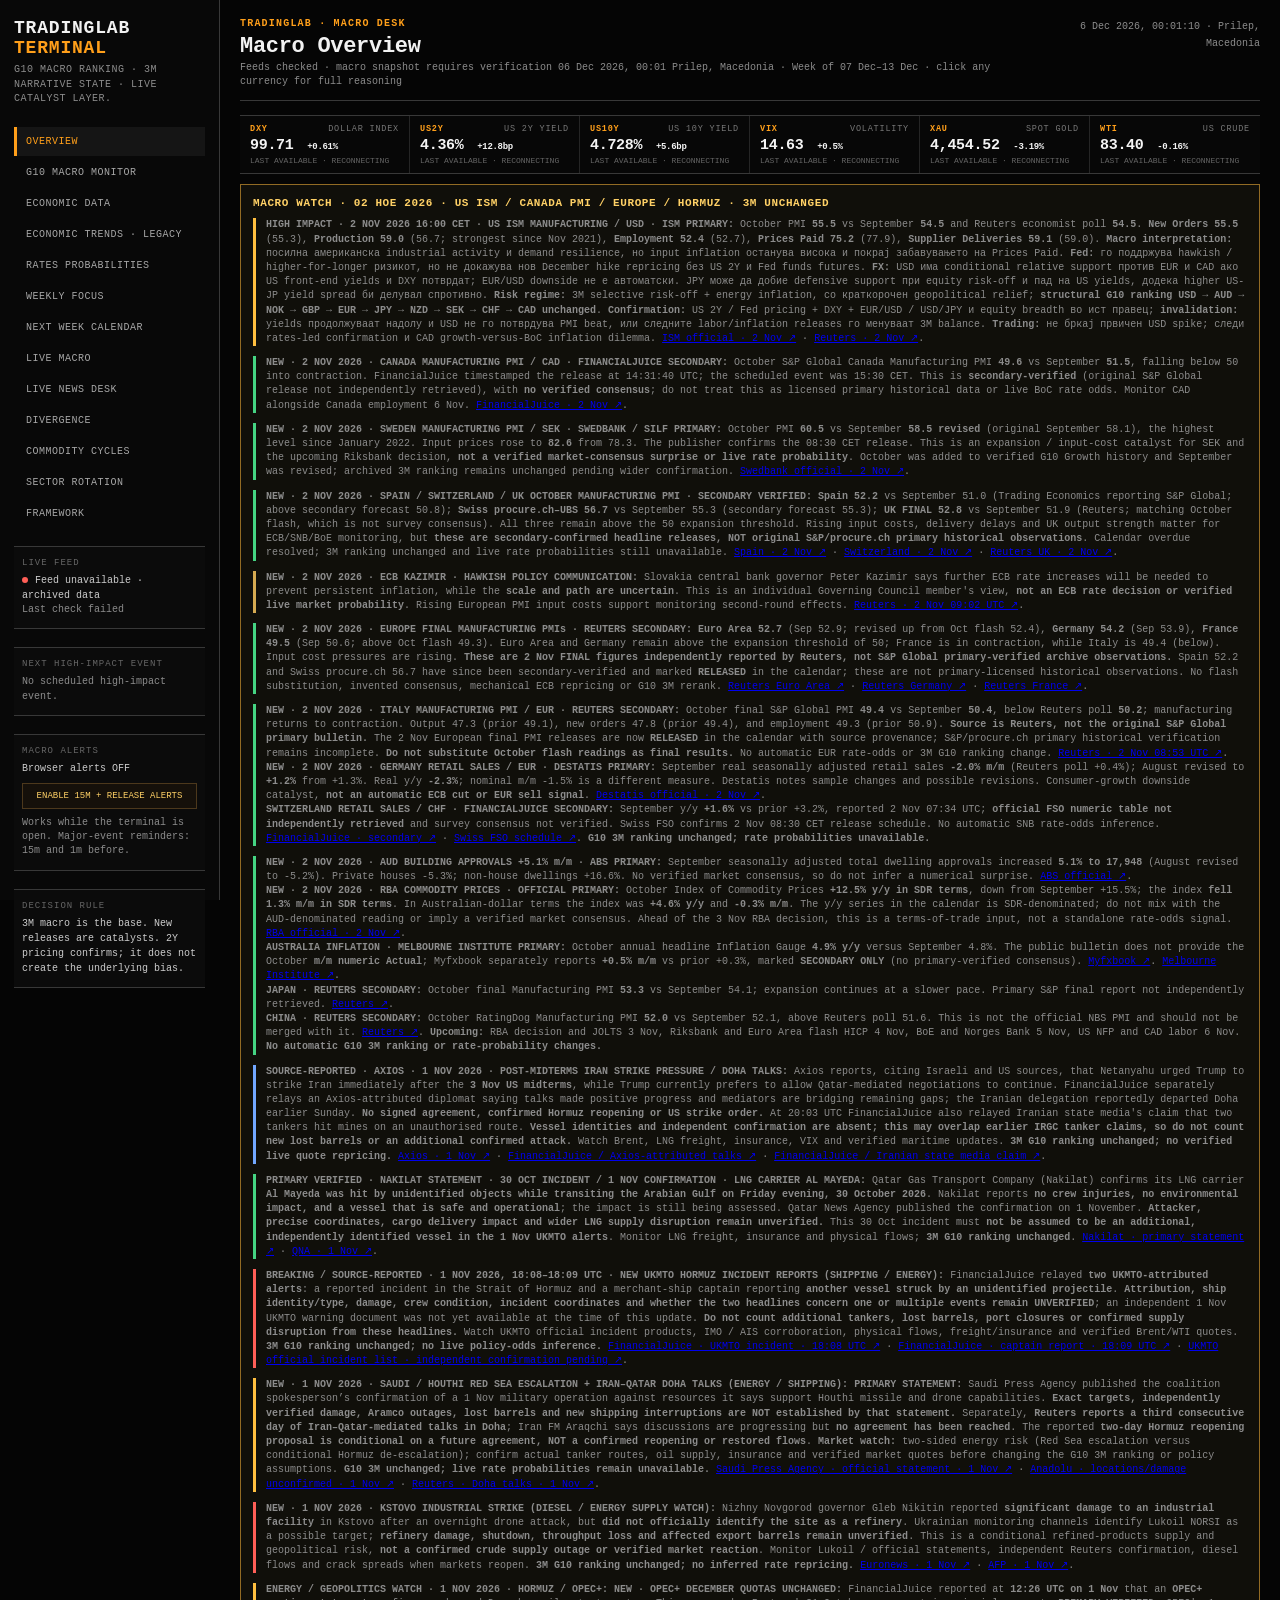
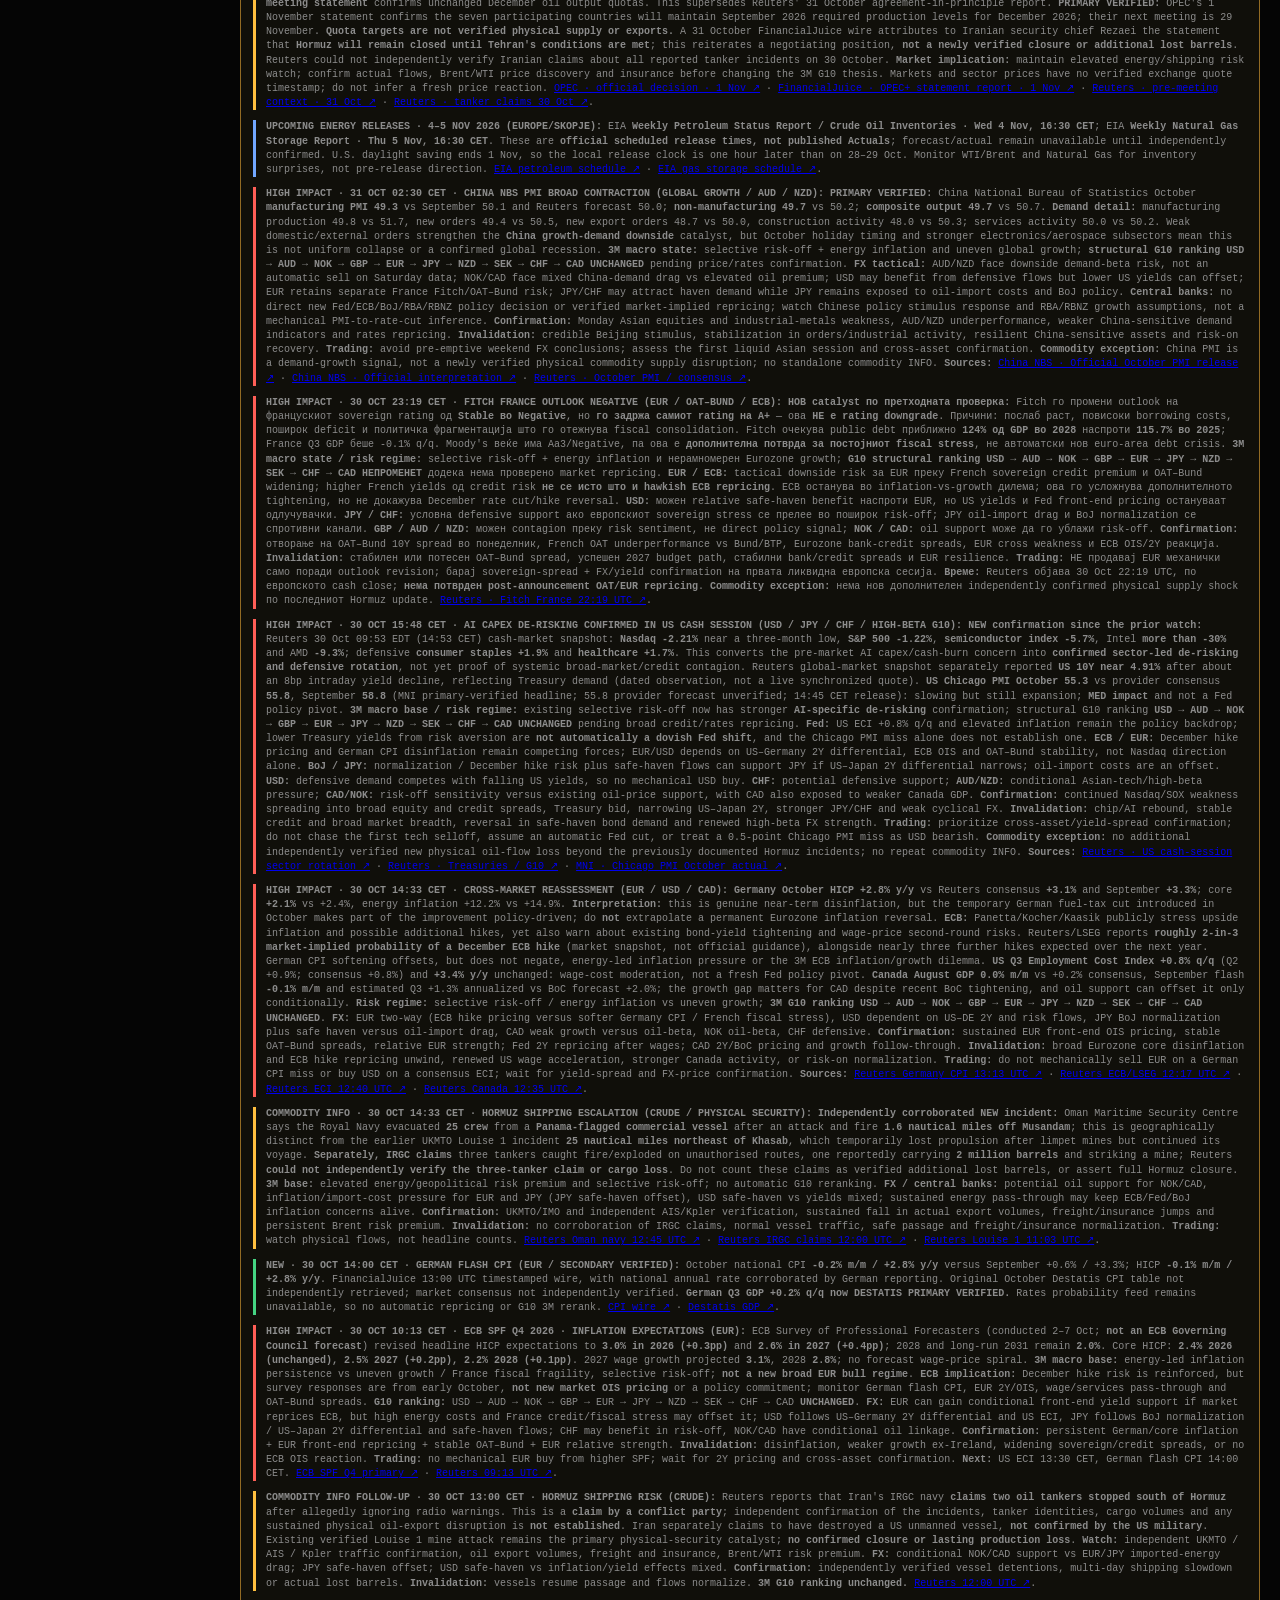
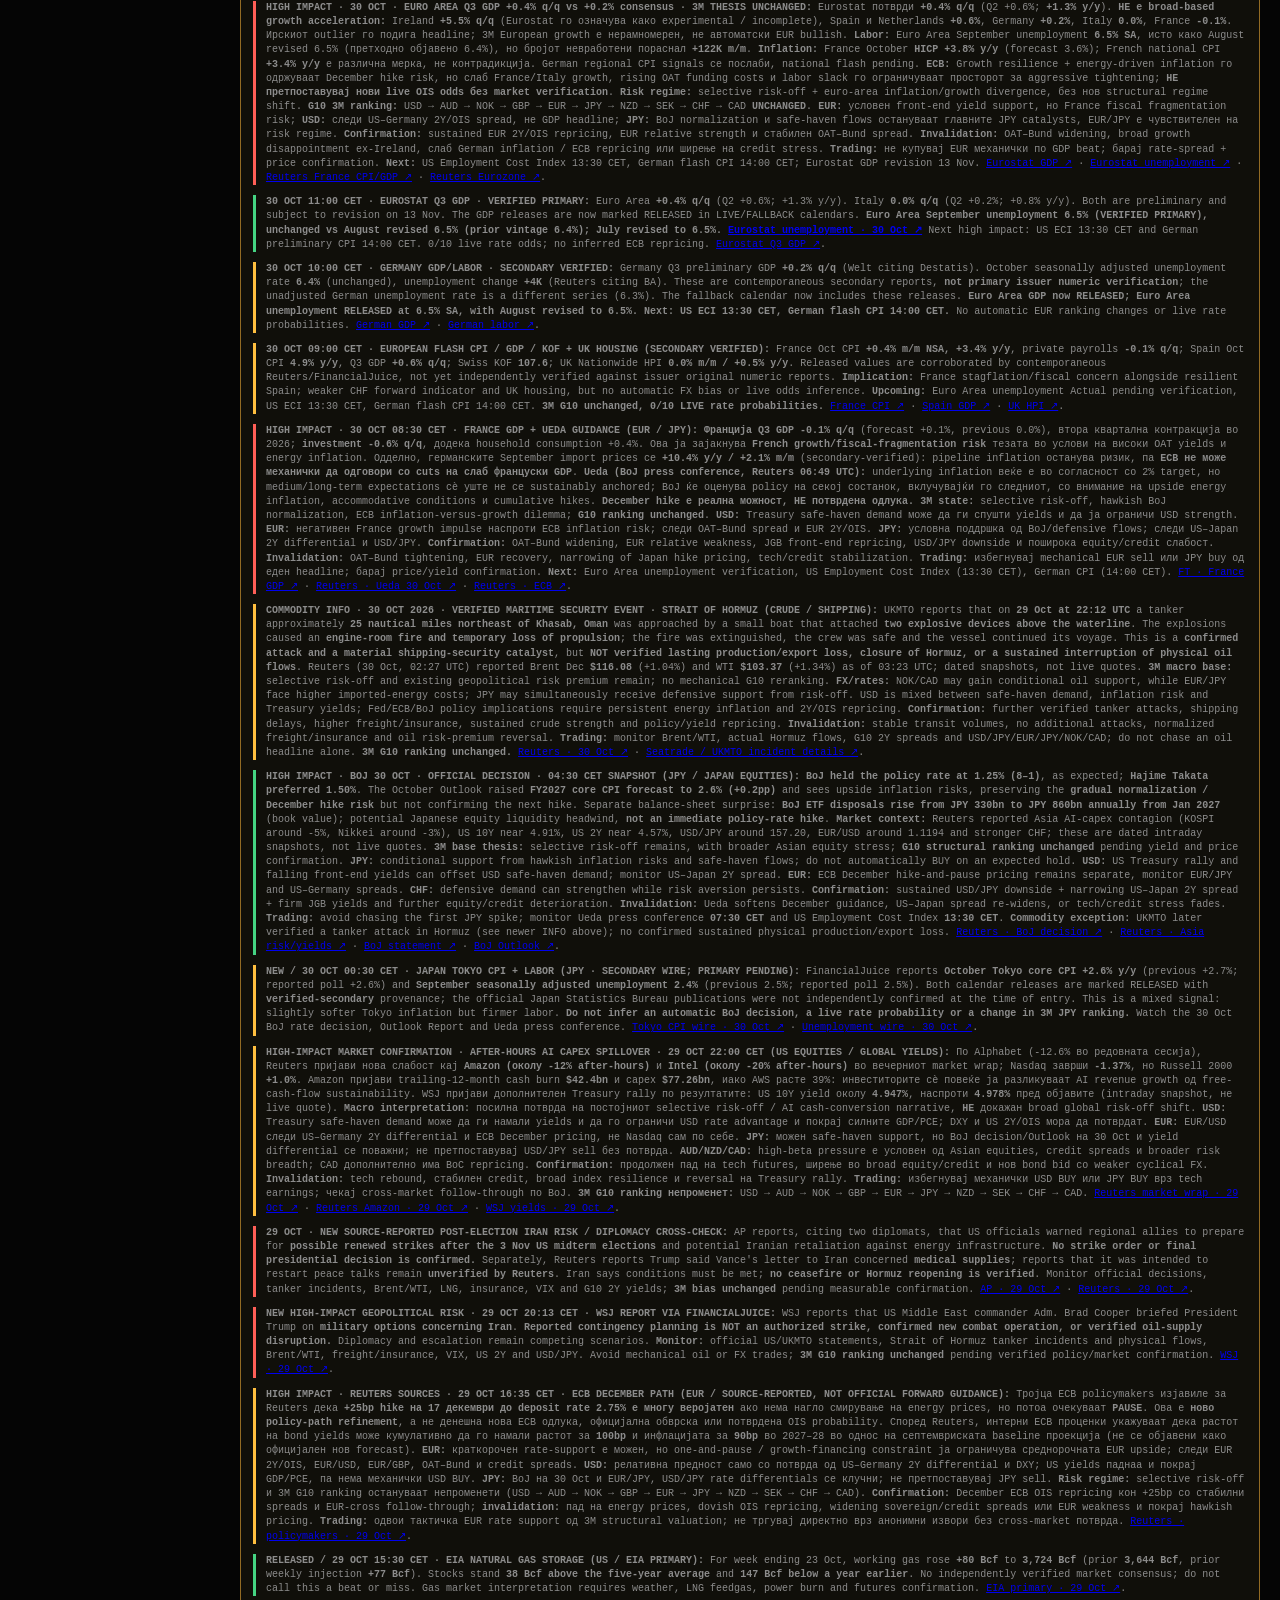
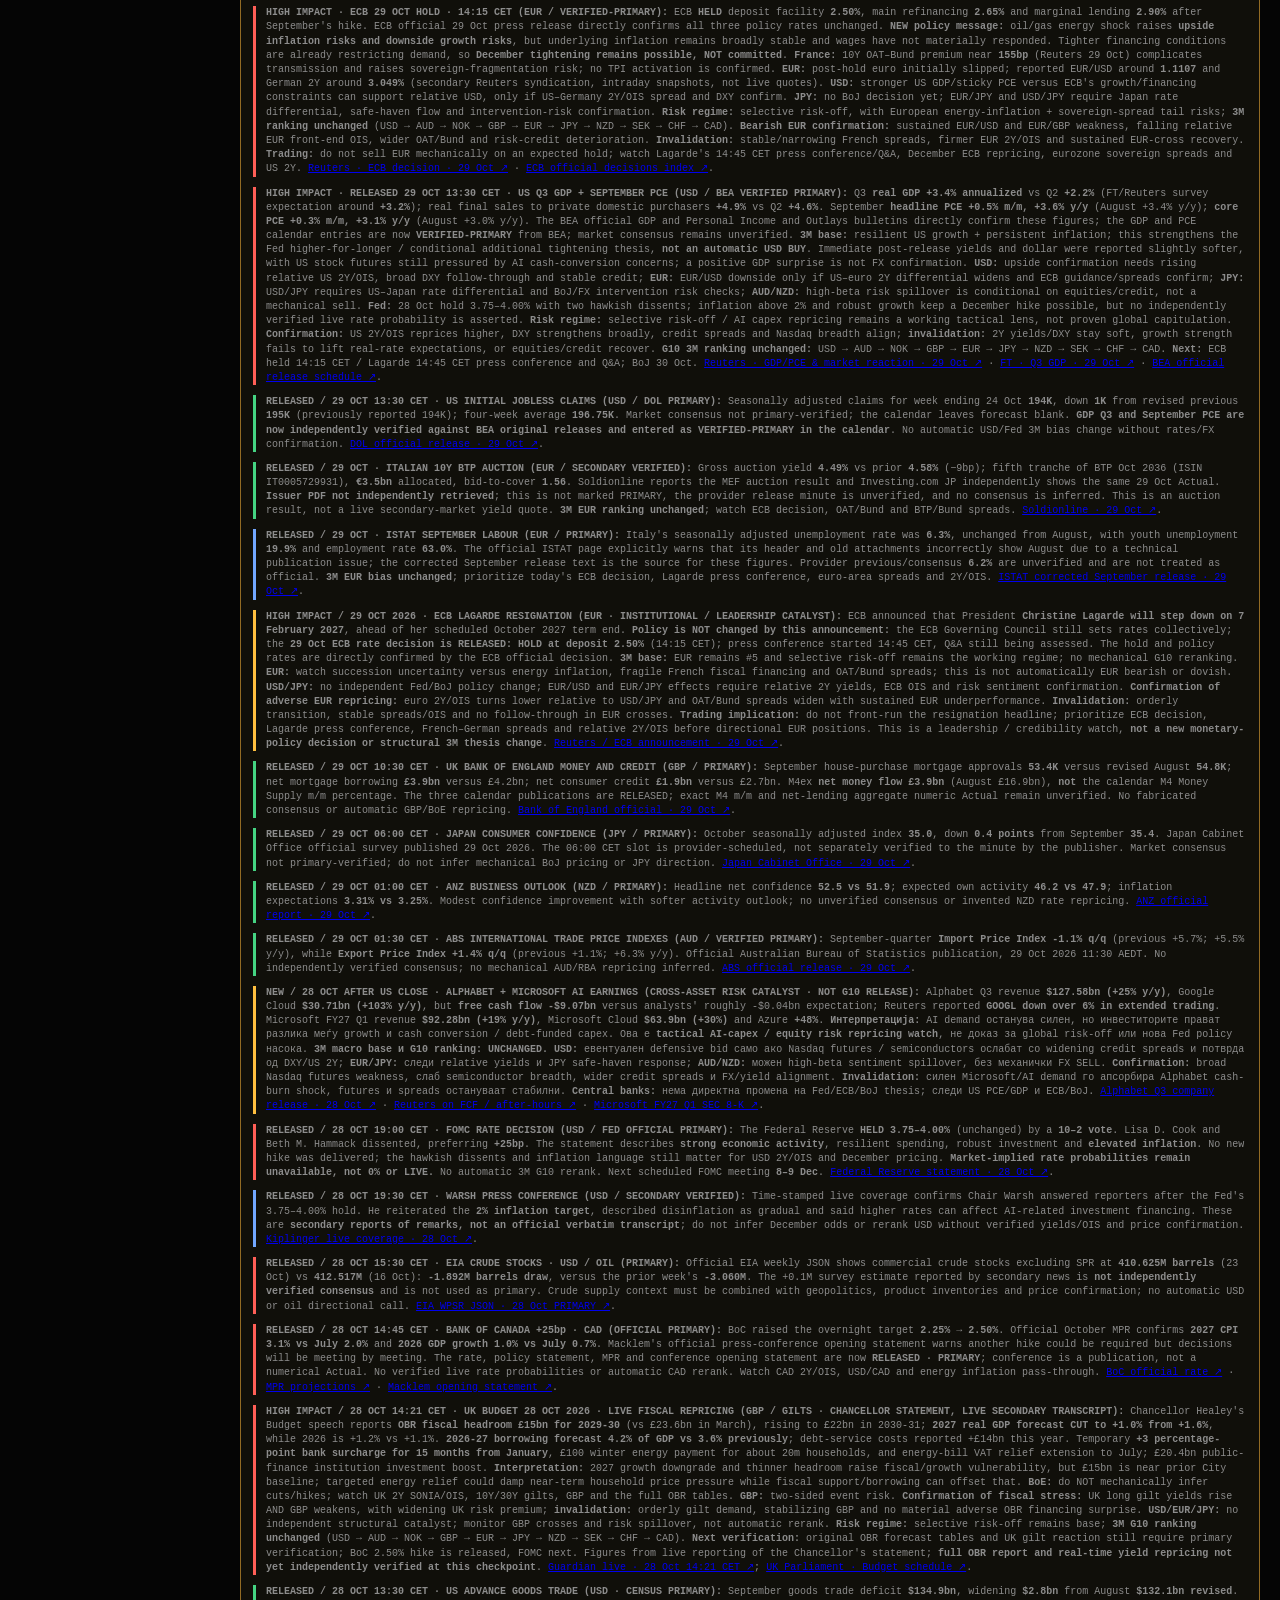
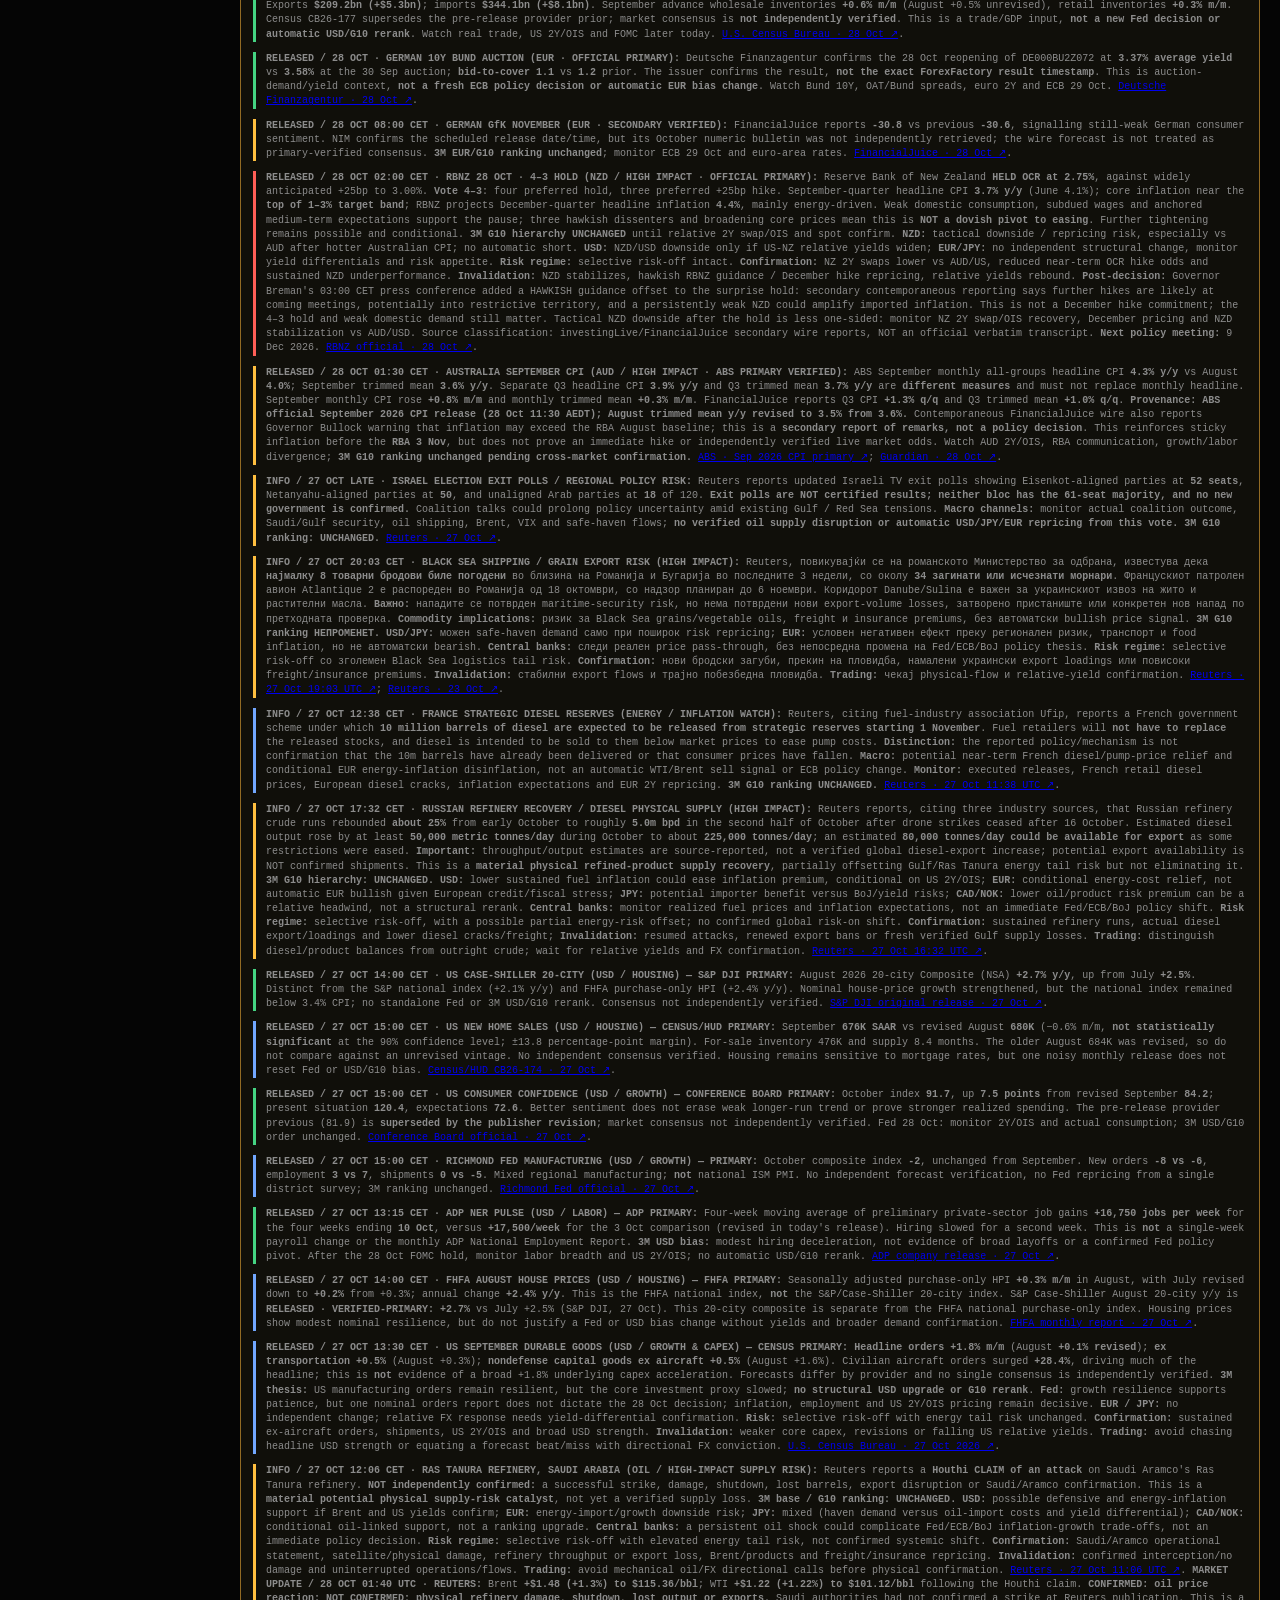
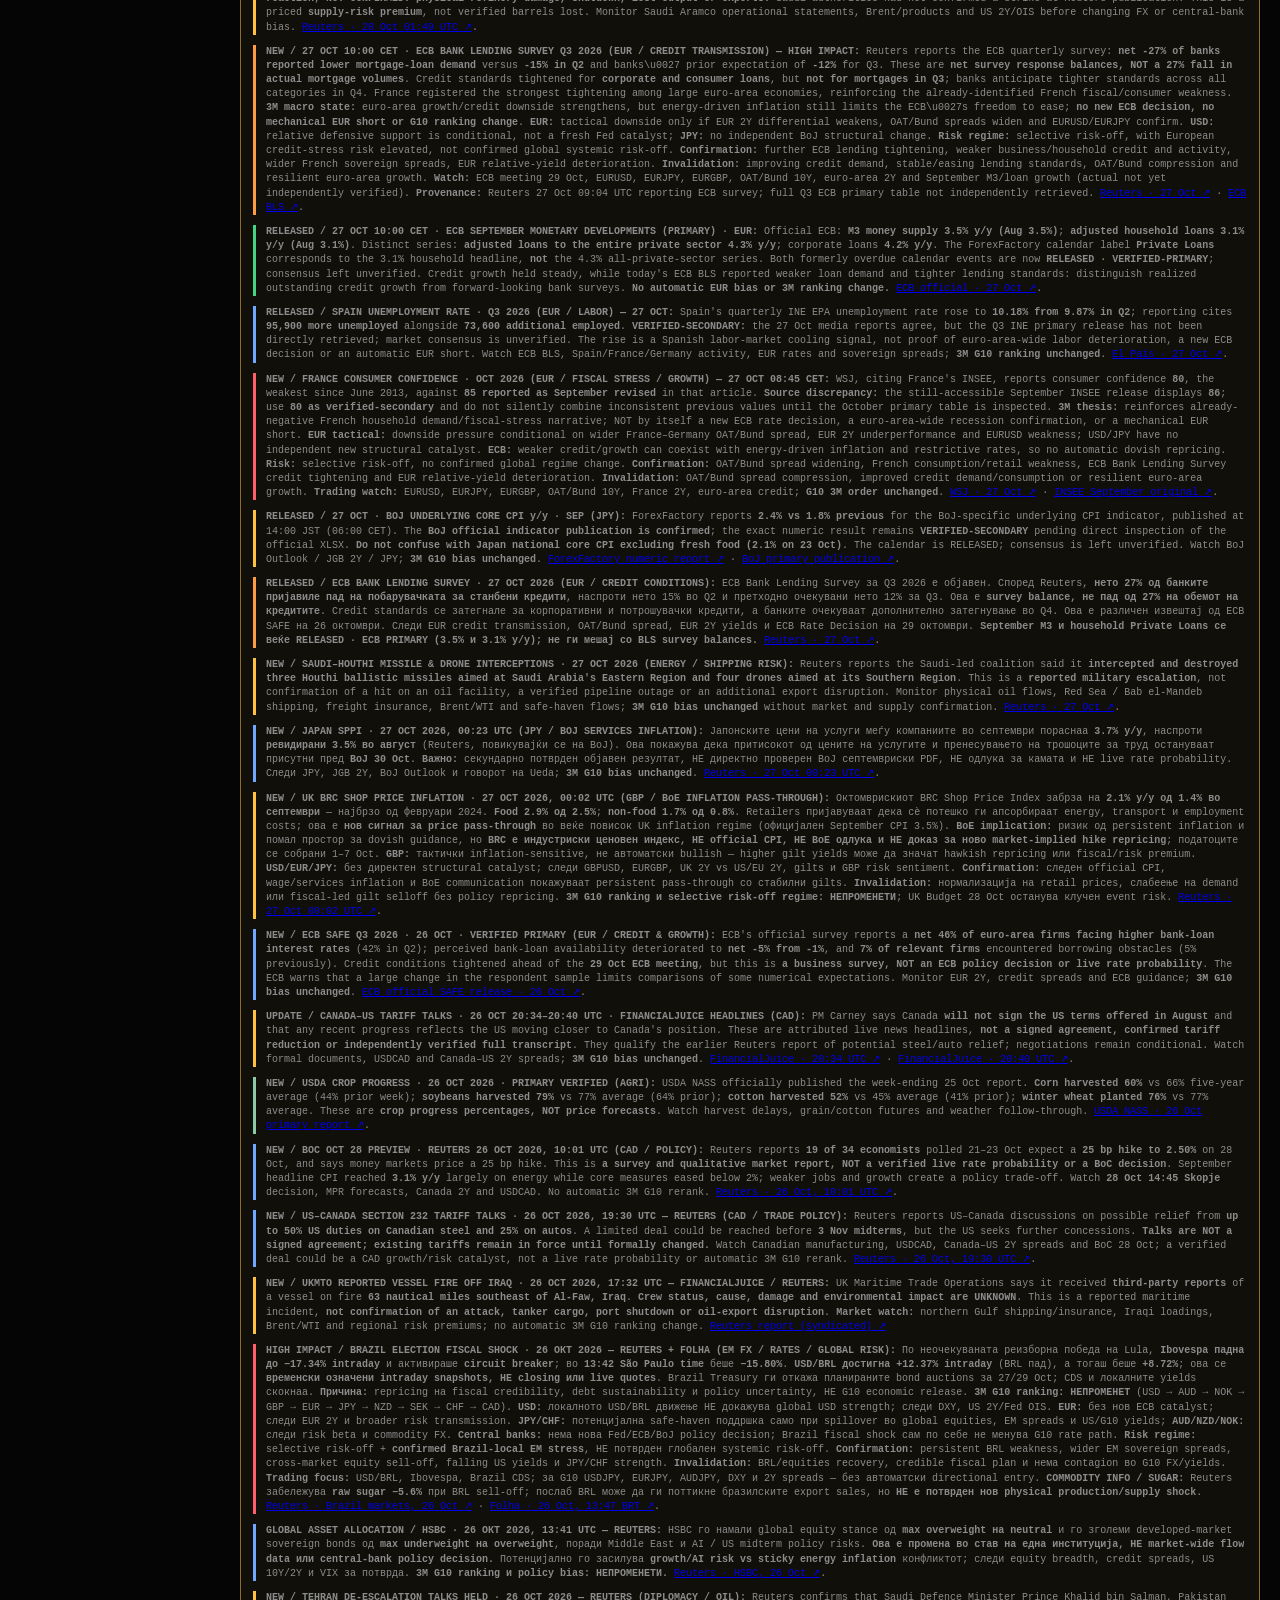
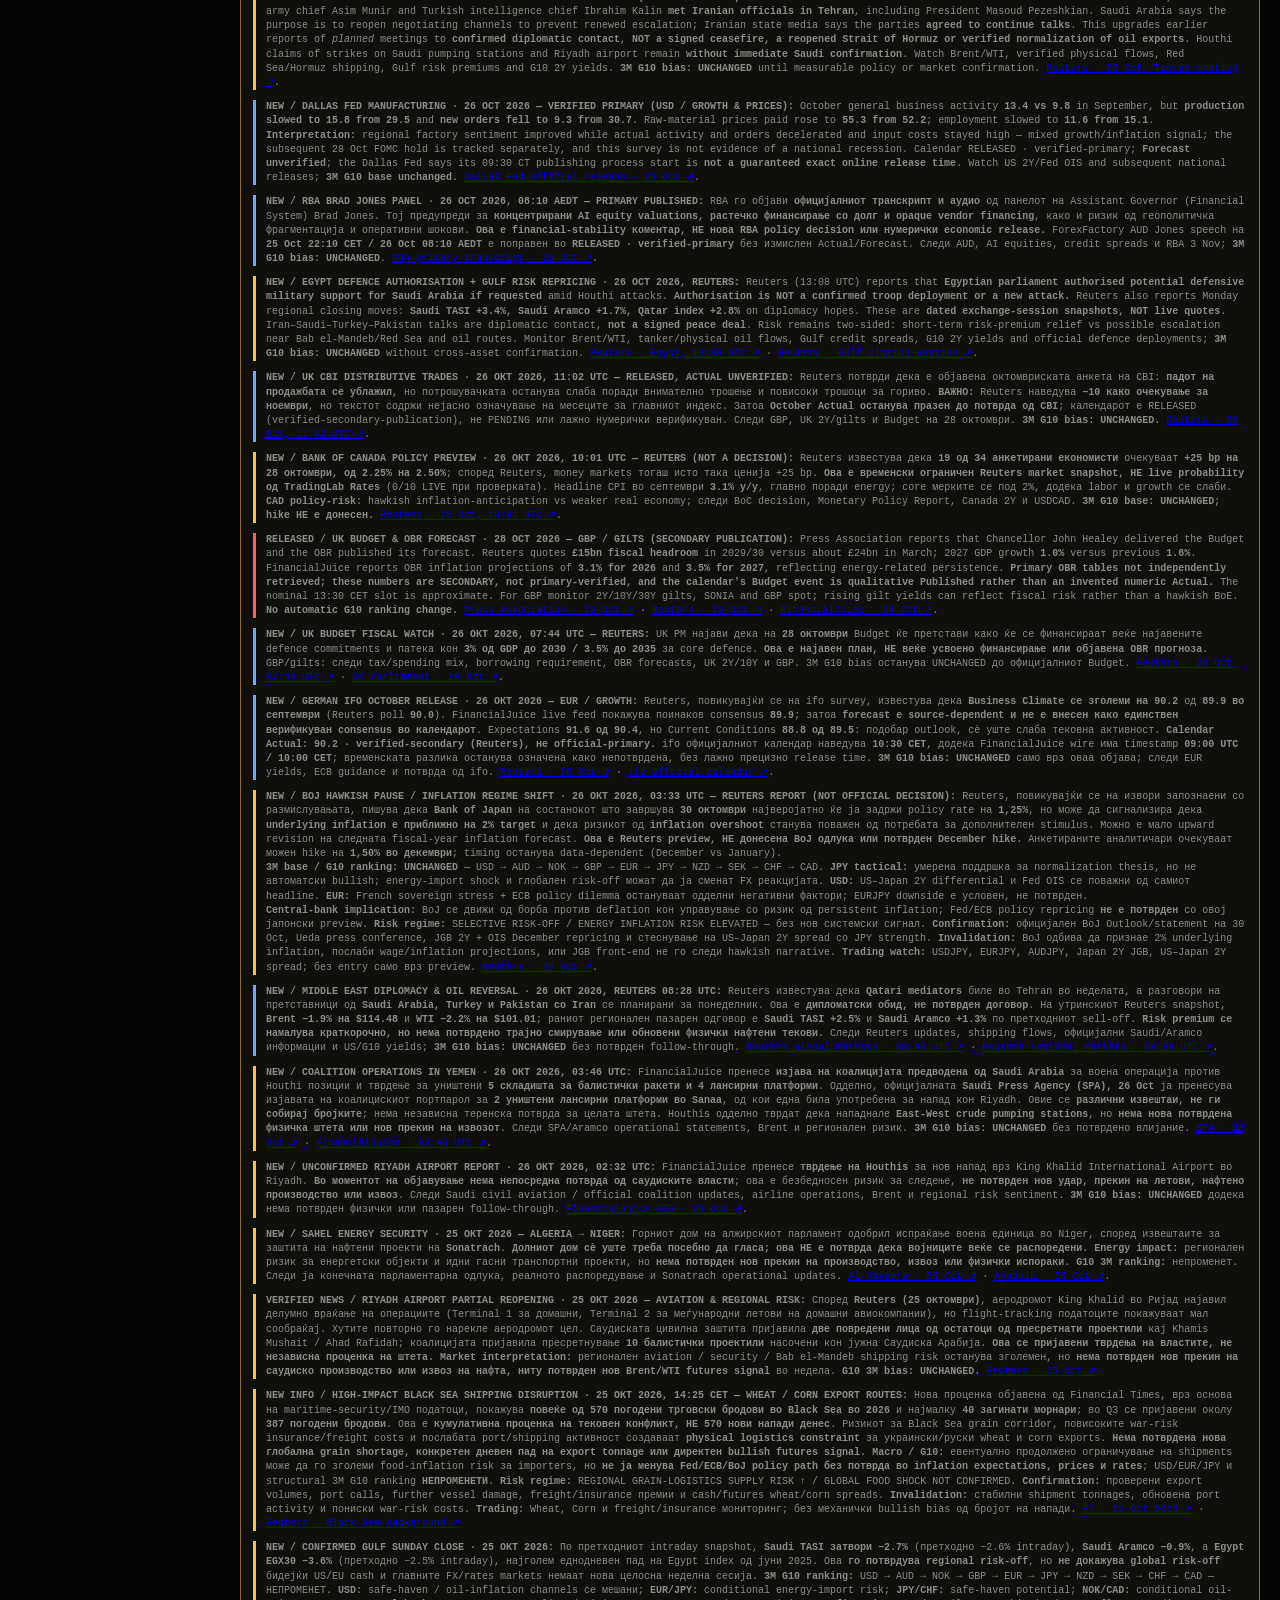
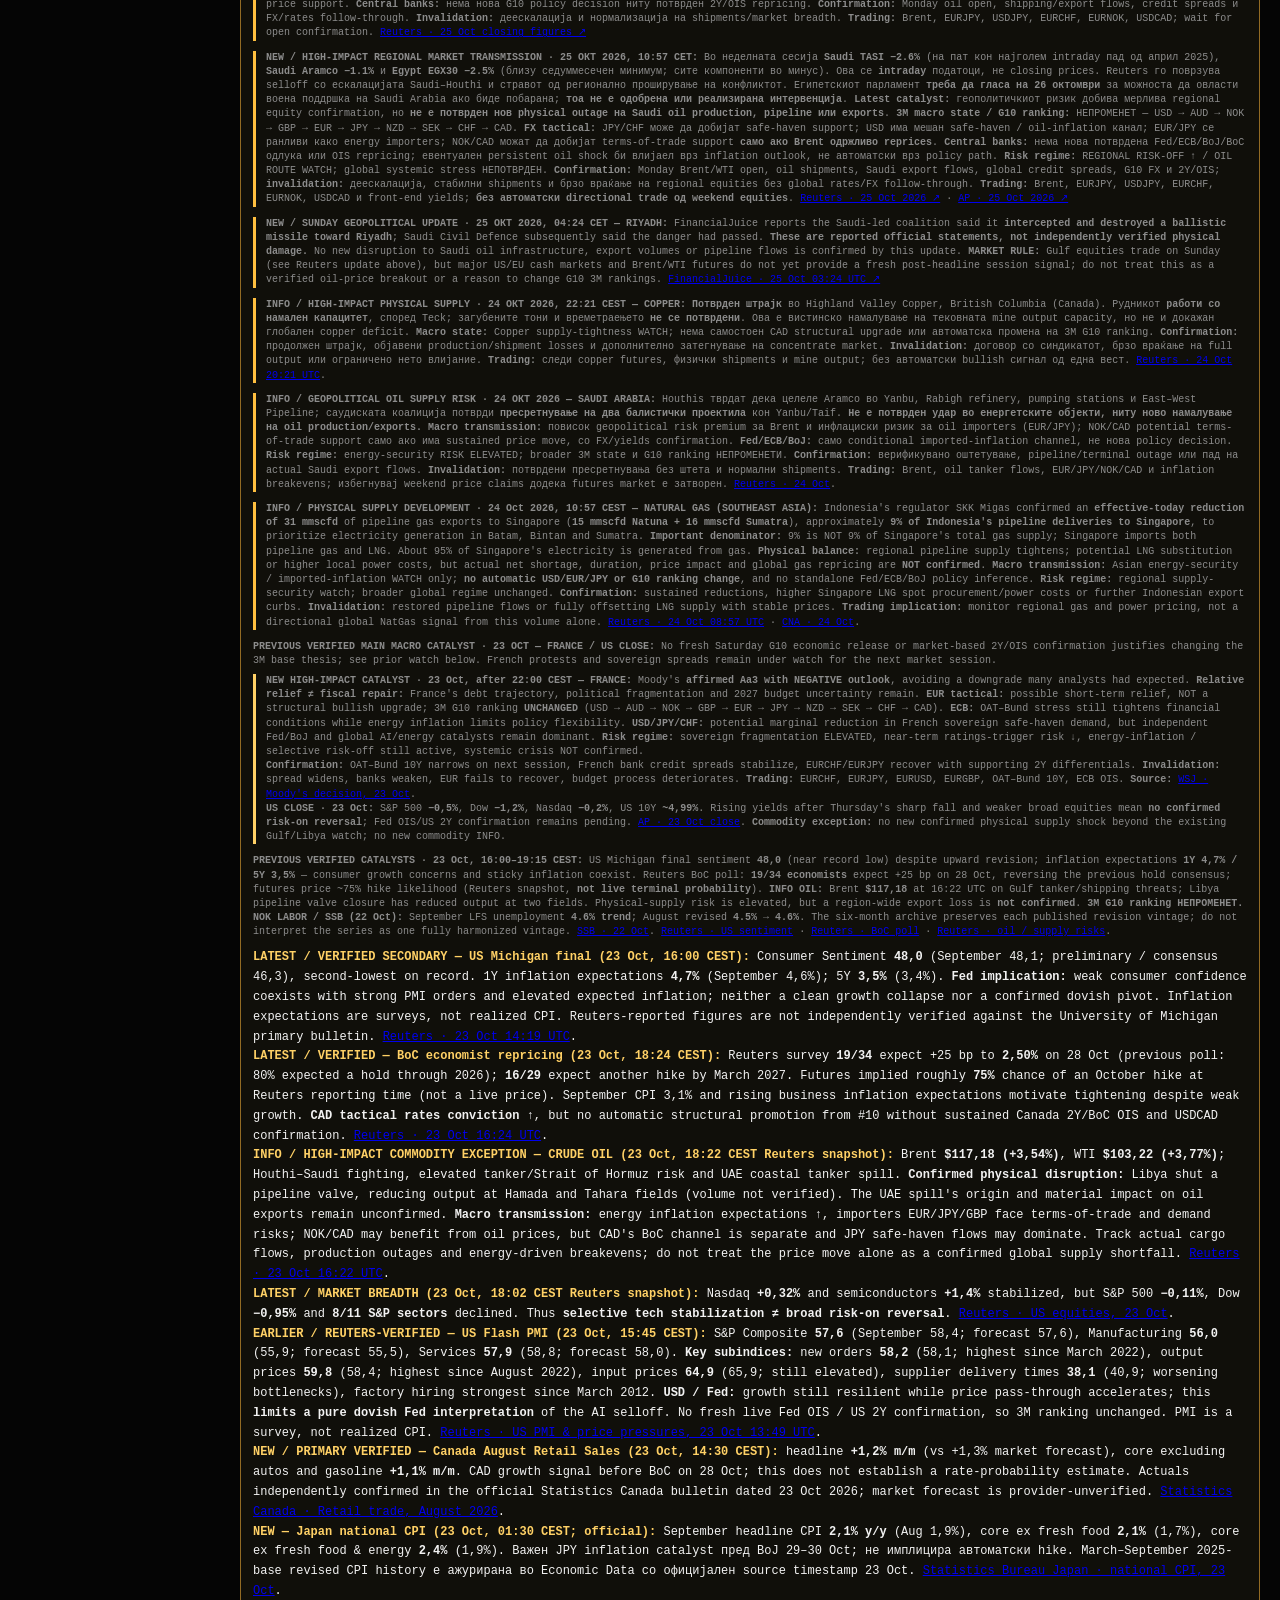
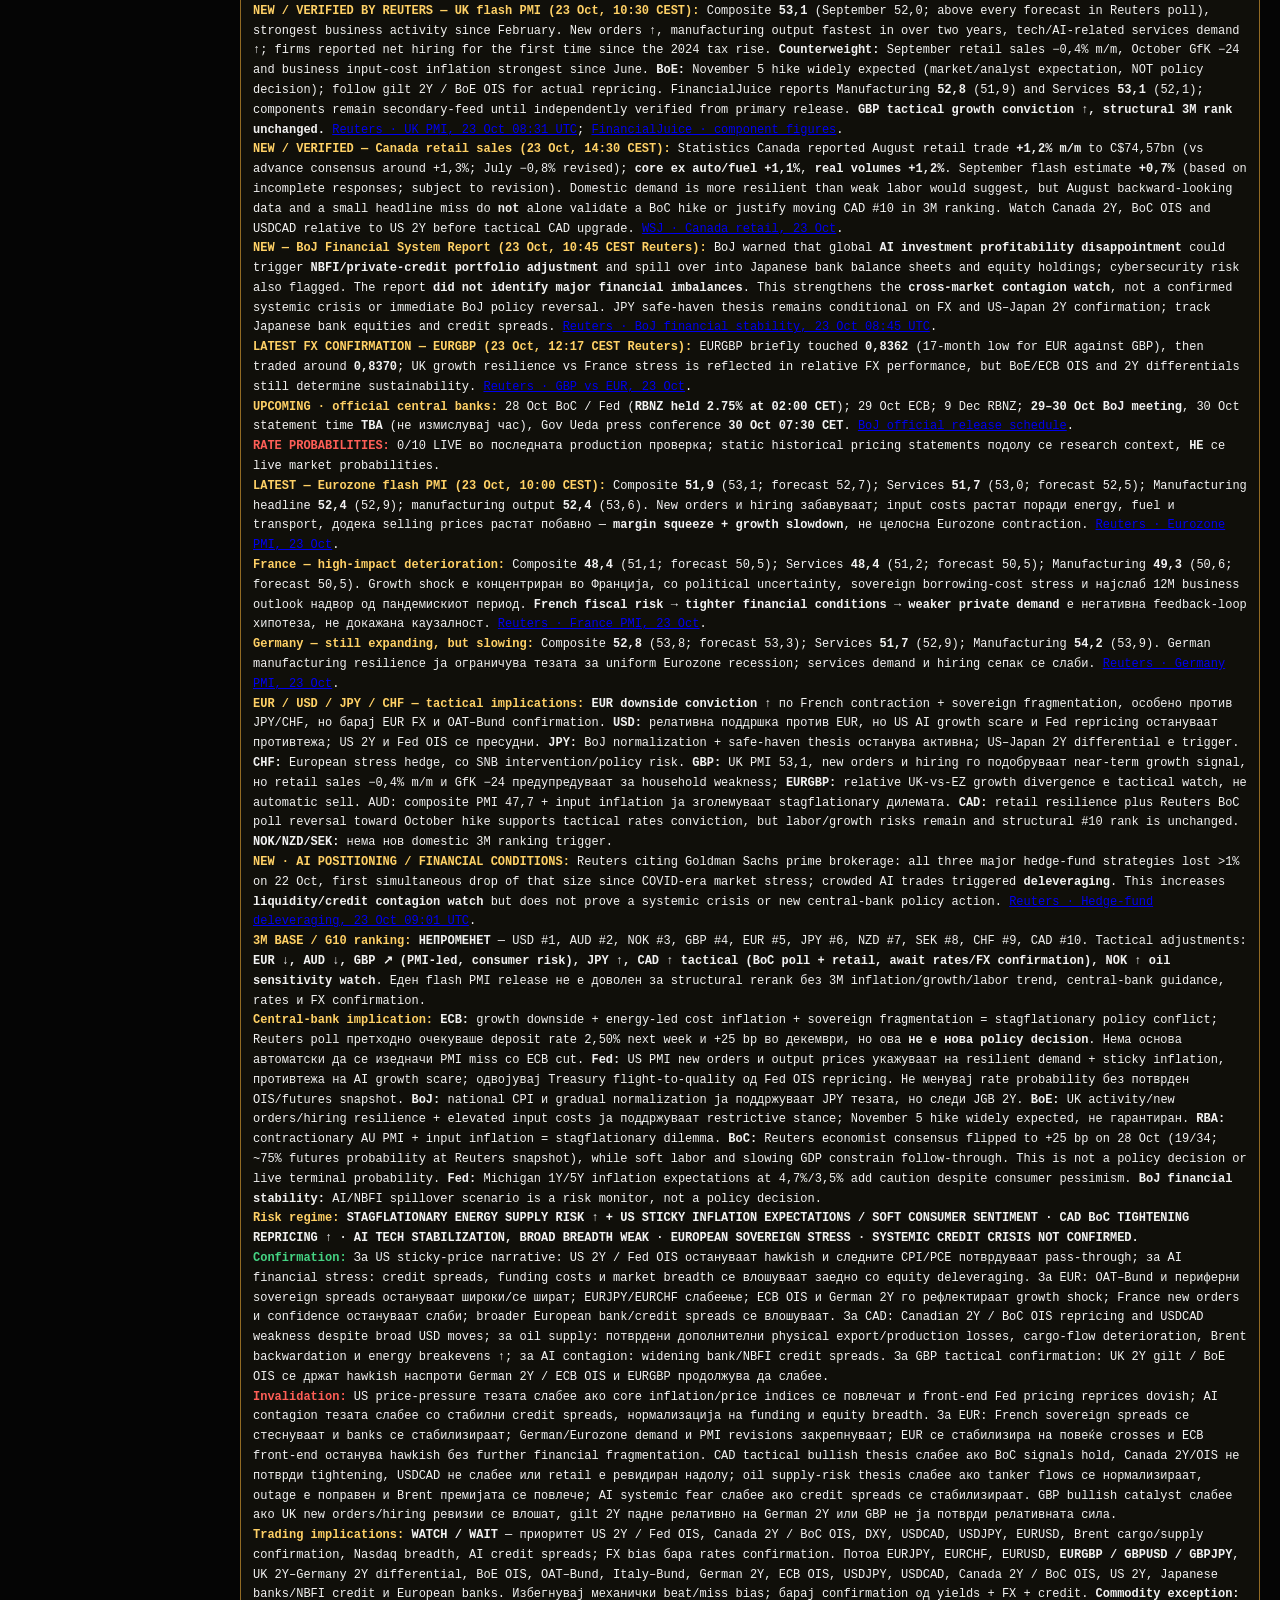
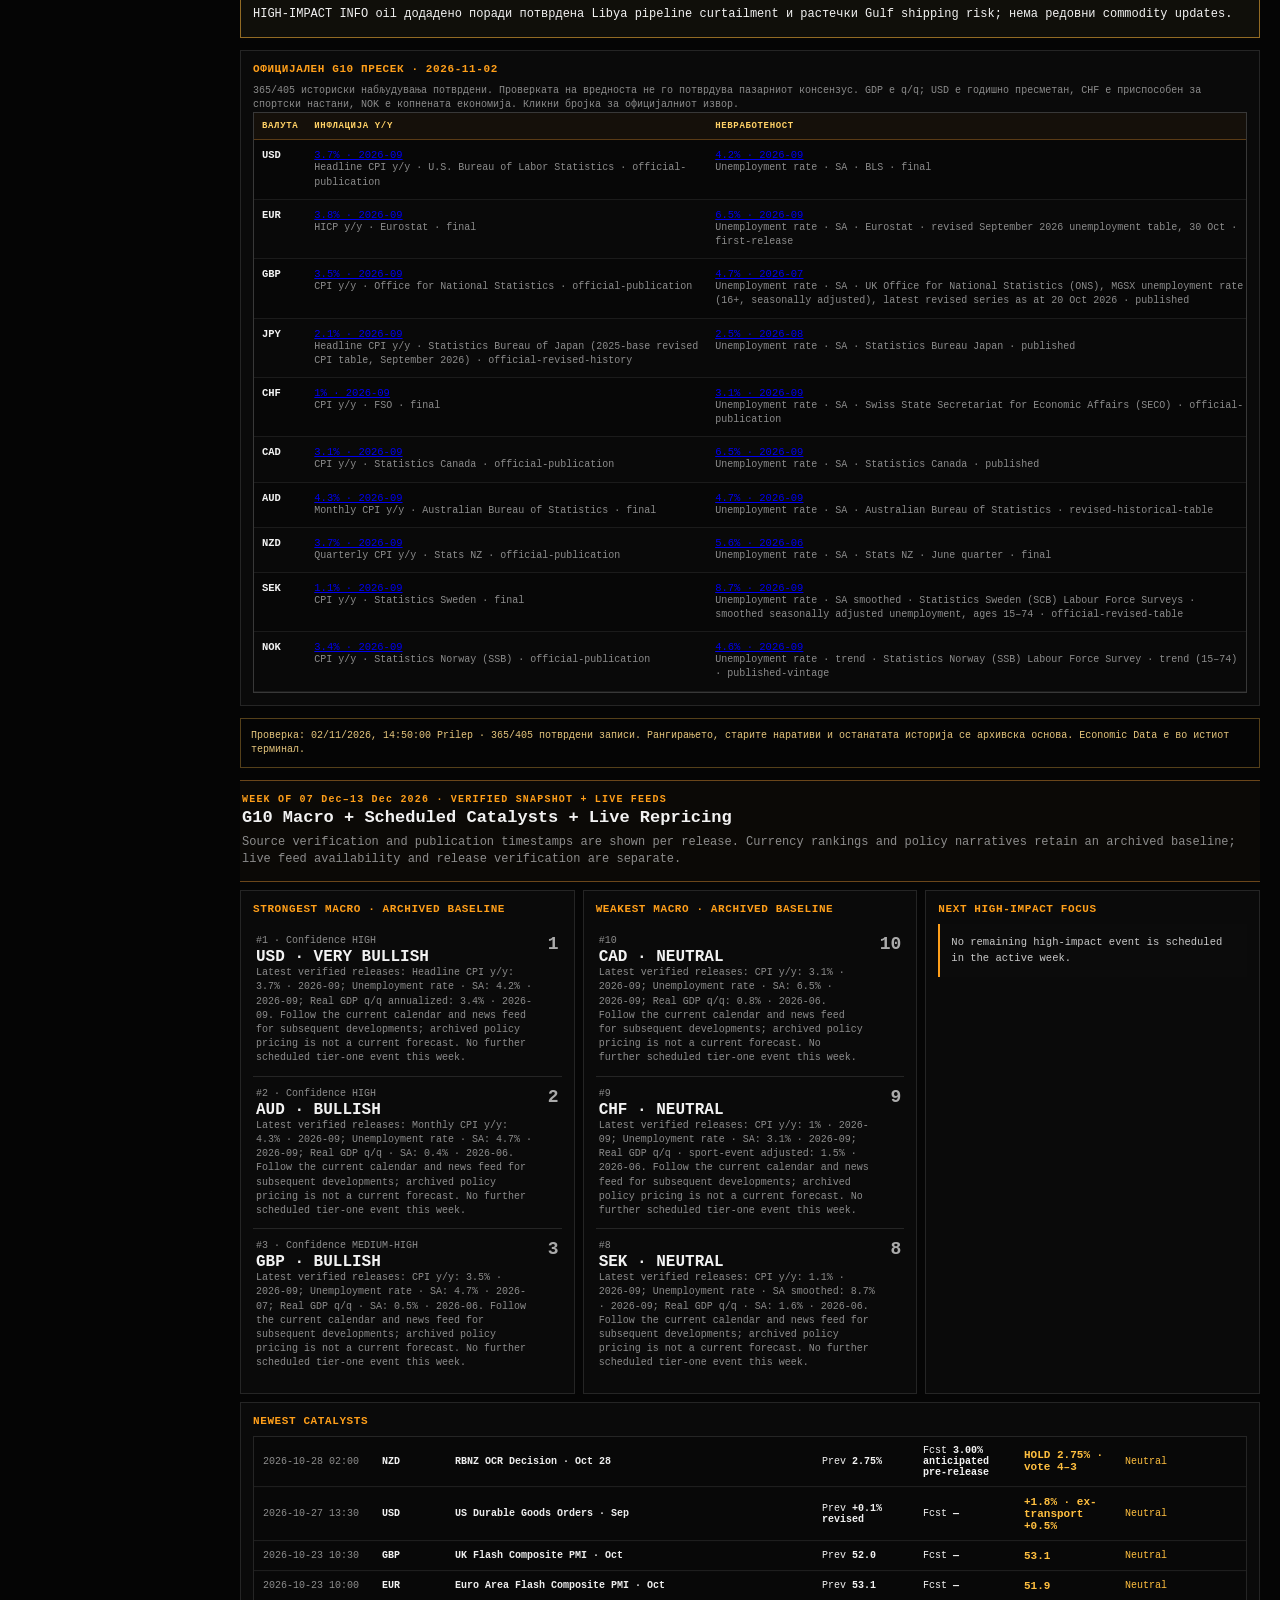
==== commit 3c7bd818: "Add verified US ISM macro catalyst and conditional FX/rates thesis to TradingLab Macro Watch" ====
--- a/index.html
+++ b/index.html
@@ -250,7 +250,7 @@
 <main class="main">
   <div class="top"><div><div class="kicker">TRADINGLAB · MACRO DESK</div><h1 id="title">Macro Overview</h1><div class="mini"><span id="dataFreshness">Updated live</span> · <span id="weekLabel">Current week</span> · click any currency for full reasoning</div></div><div class="meta"><span id="clock"></span></div></div>
   <div id="marketTape" class="market-tape"></div><section id="macroWatchAlert" class="card" style="margin-bottom:12px;border:1px solid #926b24;background:#100f0a">
-  <h3 style="color:#ffd166;margin-top:0">MACRO WATCH · 02 НОЕ 2026 · CANADA / EUROPE / SWEDEN PMI / HORMUZ / OPEC+ · 3M UNCHANGED</h3><div class="mini" style="margin-bottom:10px;border-left:3px solid #45d483;padding-left:10px"><b>NEW · 2 NOV 2026 · CANADA MANUFACTURING PMI / CAD · FINANCIALJUICE SECONDARY:</b> October S&amp;P Global Canada Manufacturing PMI <b>49.6</b> vs September <b>51.5</b>, falling below 50 into contraction. FinancialJuice timestamped the release at 14:31:40 UTC; the scheduled event was 15:30 CET. This is <b>secondary-verified</b> (original S&amp;P Global release not independently retrieved), with <b>no verified consensus</b>; do not treat this as licensed primary historical data or live BoC rate odds. Monitor CAD alongside Canada employment 6 Nov. <a href="https://www.financialjuice.com/News/9832738/Canadian-Manufacturing-PMI-Actual-496-Forecast---Previous-515.aspx?xy=rss" target="_blank" rel="noopener noreferrer">FinancialJuice · 2 Nov ↗</a>.</div><div class="mini" style="margin-bottom:10px;border-left:3px solid #45d483;padding-left:10px"><b>NEW · 2 NOV 2026 · SWEDEN MANUFACTURING PMI / SEK · SWEDBANK / SILF PRIMARY:</b> October PMI <b>60.5</b> vs September <b>58.5 revised</b> (original September 58.1), the highest level since January 2022. Input prices rose to <b>82.6</b> from 78.3. The publisher confirms the 08:30 CET release. This is an expansion / input-cost catalyst for SEK and the upcoming Riksbank decision, <b>not a verified market-consensus surprise or live rate probability</b>. October was added to verified G10 Growth history and September was revised; archived 3M ranking remains unchanged pending wider confirmation. <a href="https://www.swedbank.com/sv/newsroom/press-releases.details.pmi-%C3%B6kade-till-60%2C5-i-oktober-%E2%80%93-h%C3%B6gtryck-i-industrin.5B1F3126CEA348D2.html" target="_blank" rel="noopener noreferrer">Swedbank official · 2 Nov ↗</a>.</div><div class="mini" style="margin-bottom:10px;border-left:3px solid #45d483;padding-left:10px"><b>NEW · 2 NOV 2026 · SPAIN / SWITZERLAND / UK OCTOBER MANUFACTURING PMI · SECONDARY VERIFIED:</b> <b>Spain 52.2</b> vs September 51.0 (Trading Economics reporting S&amp;P Global; above secondary forecast 50.8); <b>Swiss procure.ch–UBS 56.7</b> vs September 55.3 (secondary forecast 55.3); <b>UK FINAL 52.8</b> vs September 51.9 (Reuters; matching October flash, which is not survey consensus). All three remain above the 50 expansion threshold. Rising input costs, delivery delays and UK output strength matter for ECB/SNB/BoE monitoring, but <b>these are secondary-confirmed headline releases, NOT original S&amp;P/procure.ch primary historical observations</b>. Calendar overdue resolved; 3M ranking unchanged and live rate probabilities still unavailable. <a href="https://tradingeconomics.com/spain/manufacturing-pmi/news/597201" target="_blank" rel="noopener noreferrer">Spain · 2 Nov ↗</a> · <a href="https://tradingeconomics.com/switzerland/manufacturing-pmi/news/597249" target="_blank" rel="noopener noreferrer">Switzerland · 2 Nov ↗</a> · <a href="https://www.reuters.com/world/uk/uk-october-manufacturing-pmi-shows-fastest-output-growth-two-years-2026-11-02/" target="_blank" rel="noopener noreferrer">Reuters UK · 2 Nov ↗</a>.</div><div class="mini" style="margin-bottom:10px;border-left:3px solid #d6aa51;padding-left:10px"><b>NEW · 2 NOV 2026 · ECB KAZIMIR · HAWKISH POLICY COMMUNICATION:</b> Slovakia central bank governor Peter Kazimir says further ECB rate increases will be needed to prevent persistent inflation, while the <b>scale and path are uncertain</b>. This is an individual Governing Council member's view, <b>not an ECB rate decision or verified live market probability</b>. Rising European PMI input costs support monitoring second-round effects. <a href="https://www.reuters.com/business/ecb-will-have-raise-rates-again-extent-uncertain-kazimir-says-2026-11-02/" target="_blank" rel="noopener noreferrer">Reuters · 2 Nov 09:02 UTC ↗</a>.</div><div class="mini" style="margin-bottom:10px;border-left:3px solid #45d483;padding-left:10px"><b>NEW · 2 NOV 2026 · EUROPE FINAL MANUFACTURING PMIs · REUTERS SECONDARY:</b> <b>Euro Area 52.7</b> (Sep 52.9; revised up from Oct flash 52.4), <b>Germany 54.2</b> (Sep 53.9), <b>France 49.5</b> (Sep 50.6; above Oct flash 49.3). Euro Area and Germany remain above the expansion threshold of 50; France is in contraction, while Italy is 49.4 (below). Input cost pressures are rising. <b>These are 2 Nov FINAL figures independently reported by Reuters, not S&amp;P Global primary-verified archive observations.</b> Spain 52.2 and Swiss procure.ch 56.7 have since been secondary-verified and marked <b>RELEASED</b> in the calendar; these are not primary-licensed historical observations. No flash substitution, invented consensus, mechanical ECB repricing or G10 3M rerank. <a href="https://www.reuters.com/world/europe/euro-zone-factory-growth-eases-october-remains-solid-pmi-shows-2026-11-02/" target="_blank" rel="noopener noreferrer">Reuters Euro Area ↗</a> · <a href="https://www.reuters.com/business/german-factory-activity-expands-steadily-october-pmi-shows-2026-11-02/" target="_blank" rel="noopener noreferrer">Reuters Germany ↗</a> · <a href="https://www.reuters.com/world/europe/french-manufacturing-back-contraction-october-pmi-shows-2026-11-02/" target="_blank" rel="noopener noreferrer">Reuters France ↗</a>.</div><div class="mini" style="margin-bottom:10px;border-left:3px solid #45d483;padding-left:10px"><b>NEW · 2 NOV 2026 · ITALY MANUFACTURING PMI / EUR · REUTERS SECONDARY:</b> October final S&P Global PMI <b>49.4</b> vs September <b>50.4</b>, below Reuters poll <b>50.2</b>; manufacturing returns to contraction. Output 47.3 (prior 49.1), new orders 47.8 (prior 49.4), and employment 49.3 (prior 50.9). <b>Source is Reuters, not the original S&P Global primary bulletin.</b> The 2 Nov European final PMI releases are now <b>RELEASED</b> in the calendar with source provenance; S&amp;P/procure.ch primary historical verification remains incomplete. <b>Do not substitute October flash readings as final results.</b> No automatic EUR rate-odds or 3M G10 ranking change. <a href="https://www.reuters.com/business/italian-manufacturing-sector-unexpectedly-contracts-october-pmi-shows-2026-11-02/" target="_blank" rel="noopener noreferrer">Reuters · 2 Nov 08:53 UTC ↗</a>.<br><b>NEW · 2 NOV 2026 · GERMANY RETAIL SALES / EUR · DESTATIS PRIMARY:</b> September real seasonally adjusted retail sales <b>-2.0% m/m</b> (Reuters poll +0.4%); August revised to <b>+1.2%</b> from +1.3%. Real y/y <b>-2.3%</b>; nominal m/m -1.5% is a different measure. Destatis notes sample changes and possible revisions. Consumer-growth downside catalyst, <b>not an automatic ECB cut or EUR sell signal</b>. <a href="https://www.destatis.de/DE/Presse/Pressemitteilungen/2026/11/PD26_383_45212.html" target="_blank" rel="noopener noreferrer">Destatis official · 2 Nov ↗</a>.<br><b>SWITZERLAND RETAIL SALES / CHF · FINANCIALJUICE SECONDARY:</b> September y/y <b>+1.6%</b> vs prior +3.2%, reported 2 Nov 07:34 UTC; <b>official FSO numeric table not independently retrieved</b> and survey consensus not verified. Swiss FSO confirms 2 Nov 08:30 CET release schedule. No automatic SNB rate-odds inference. <a href="https://www.financialjuice.com/News/9832195/Swiss-Retail-Sales-YoY-Actual-16-Forecast---Previous-32.aspx?xy=rss" target="_blank" rel="noopener noreferrer">FinancialJuice · secondary ↗</a> · <a href="https://statistik.admin.ch/en/agenda/2026-0232" target="_blank" rel="noopener noreferrer">Swiss FSO schedule ↗</a>. <b>G10 3M ranking unchanged; rate probabilities unavailable.</b></div><div class="mini" style="margin-bottom:10px;border-left:3px solid #45d483;padding-left:10px"><b>NEW · 2 NOV 2026 · AUD BUILDING APPROVALS +5.1% m/m · ABS PRIMARY:</b> September seasonally adjusted total dwelling approvals increased <b>5.1% to 17,948</b> (August revised to -5.2%). Private houses -5.3%; non-house dwellings +16.6%. No verified market consensus, so do not infer a numerical surprise. <a href="https://www.abs.gov.au/statistics/industry/building-and-construction/building-approvals-australia/sep-2026" target="_blank" rel="noopener noreferrer">ABS official ↗</a>.<br><b>NEW · 2 NOV 2026 · RBA COMMODITY PRICES · OFFICIAL PRIMARY:</b> October Index of Commodity Prices <b>+12.5% y/y in SDR terms</b>, down from September +15.5%; the index <b>fell 1.3% m/m in SDR terms</b>. In Australian-dollar terms the index was <b>+4.6% y/y</b> and <b>-0.3% m/m</b>. The y/y series in the calendar is SDR-denominated; do not mix with the AUD-denominated reading or imply a verified market consensus. Ahead of the 3 Nov RBA decision, this is a terms-of-trade input, not a standalone rate-odds signal. <a href="https://www.rba.gov.au/statistics/frequency/commodity-prices/2026/icp-1026.html" target="_blank" rel="noopener noreferrer">RBA official · 2 Nov ↗</a>.<br><b>AUSTRALIA INFLATION · MELBOURNE INSTITUTE PRIMARY:</b> October annual headline Inflation Gauge <b>4.9% y/y</b> versus September 4.8%. The public bulletin does not provide the October <b>m/m numeric Actual</b>; Myfxbook separately reports <b>+0.5% m/m</b> vs prior +0.3%, marked <b>SECONDARY ONLY</b> (no primary-verified consensus). <a href="https://www.myfxbook.com/forex-economic-calendar/australia/td-mi-inflation-gauge-mom" target="_blank" rel="noopener noreferrer">Myfxbook ↗</a>. <a href="https://melbourneinstitute.unimelb.edu.au/news/news/macroeconomics/inflation-gauge" target="_blank" rel="noopener noreferrer">Melbourne Institute ↗</a>.<br><b>JAPAN · REUTERS SECONDARY:</b> October final Manufacturing PMI <b>53.3</b> vs September 54.1; expansion continues at a slower pace. Primary S&amp;P final report not independently retrieved. <a href="https://www.reuters.com/world/asia-pacific/japans-october-factory-growth-slows-costs-pick-up-pmi-shows-2026-11-02/" target="_blank" rel="noopener noreferrer">Reuters ↗</a>.<br><b>CHINA · REUTERS SECONDARY:</b> October RatingDog Manufacturing PMI <b>52.0</b> vs September 52.1, above Reuters poll 51.6. This is not the official NBS PMI and should not be merged with it. <a href="https://www.reuters.com/world/asia-pacific/china-factory-growth-slows-october-export-orders-ease-private-pmi-shows-2026-11-02/" target="_blank" rel="noopener noreferrer">Reuters ↗</a>. <b>Upcoming:</b> US ISM Manufacturing 2 Nov, RBA decision and JOLTS 3 Nov, Riksbank and Euro Area flash HICP 4 Nov, BoE and Norges Bank 5 Nov, US NFP and CAD labor 6 Nov. <b>No automatic G10 3M ranking or rate-probability changes.</b></div><div class="mini" style="margin-bottom:10px;border-left:3px solid #72a7ff;padding-left:10px"><b>SOURCE-REPORTED · AXIOS · 1 NOV 2026 · POST-MIDTERMS IRAN STRIKE PRESSURE / DOHA TALKS:</b> Axios reports, citing Israeli and US sources, that Netanyahu urged Trump to strike Iran immediately after the <b>3 Nov US midterms</b>, while Trump currently prefers to allow Qatar-mediated negotiations to continue. FinancialJuice separately relays an Axios-attributed diplomat saying talks made positive progress and mediators are bridging remaining gaps; the Iranian delegation reportedly departed Doha earlier Sunday. <b>No signed agreement, confirmed Hormuz reopening or US strike order.</b> At 20:03 UTC FinancialJuice also relayed Iranian state media's claim that two tankers hit mines on an unauthorised route. <b>Vessel identities and independent confirmation are absent; this may overlap earlier IRGC tanker claims, so do not count new lost barrels or an additional confirmed attack.</b> Watch Brent, LNG freight, insurance, VIX and verified maritime updates. <b>3M G10 ranking unchanged; no verified live quote repricing.</b> <a href="https://www.axios.com/2026/11/01/trump-netanyahu-iran-negotiations-war" target="_blank" rel="noopener noreferrer">Axios · 1 Nov ↗</a> · <a href="https://www.financialjuice.com/News/9831585/Talks-progressed-positively-mediators-are-working-to-bridge-remaining-gaps-concerns-between-both-sides---Axios-citing-diplomat-involved-in-US-Iran-talks.aspx?xy=rss" target="_blank" rel="noopener noreferrer">FinancialJuice / Axios-attributed talks ↗</a> · <a href="https://www.financialjuice.com/News/9831589/Two-oil-tankers-strike-mines-on-unauthorized-route-in-Strait-of-Hormuz-Irans-state-media.aspx?xy=rss" target="_blank" rel="noopener noreferrer">FinancialJuice / Iranian state media claim ↗</a>.</div><div class="mini" style="margin-bottom:10px;border-left:3px solid #45d483;padding-left:10px"><b>PRIMARY VERIFIED · NAKILAT STATEMENT · 30 OCT INCIDENT / 1 NOV CONFIRMATION · LNG CARRIER AL MAYEDA:</b> Qatar Gas Transport Company (Nakilat) confirms its LNG carrier <b>Al Mayeda was hit by unidentified objects while transiting the Arabian Gulf on Friday evening, 30 October 2026</b>. Nakilat reports <b>no crew injuries, no environmental impact, and a vessel that is safe and operational</b>; the impact is still being assessed. Qatar News Agency published the confirmation on 1 November. <b>Attacker, precise coordinates, cargo delivery impact and wider LNG supply disruption remain unverified.</b> This 30 Oct incident must <b>not be assumed to be an additional, independently identified vessel in the 1 Nov UKMTO alerts</b>. Monitor LNG freight, insurance and physical flows; <b>3M G10 ranking unchanged</b>. <a href="https://nakilat.com/al-mayeda-vessel-incident-in-the-arabian-gulf/" target="_blank" rel="noopener noreferrer">Nakilat · primary statement ↗</a> · <a href="https://qna.org.qa/en/news/news-details?date=1%2F11%2F2026&amp;id=qatar-gas-transport-company-announces-one-of-its-vessels-attacked-in-arabian-gulf" target="_blank" rel="noopener noreferrer">QNA · 1 Nov ↗</a>.</div><div class="mini" style="margin-bottom:10px;border-left:3px solid #ff5f57;padding-left:10px"><b>BREAKING / SOURCE-REPORTED · 1 NOV 2026, 18:08–18:09 UTC · NEW UKMTO HORMUZ INCIDENT REPORTS (SHIPPING / ENERGY):</b> FinancialJuice relayed <b>two UKMTO-attributed alerts</b>: a reported incident in the Strait of Hormuz and a merchant-ship captain reporting <b>another vessel struck by an unidentified projectile</b>. <b>Attribution, ship identity/type, damage, crew condition, incident coordinates and whether the two headlines concern one or multiple events remain UNVERIFIED</b>; an independent 1 Nov UKMTO warning document was not yet available at the time of this update. <b>Do not count additional tankers, lost barrels, port closures or confirmed supply disruption from these headlines.</b> Watch UKMTO official incident products, IMO / AIS corroboration, physical flows, freight/insurance and verified Brent/WTI quotes. <b>3M G10 ranking unchanged; no live policy-odds inference.</b> <a href="https://www.financialjuice.com/News/9831556/UKMTO-reports-incident-in-Strait-of-Hormuz.aspx?xy=rss" target="_blank" rel="noopener noreferrer">FinancialJuice · UKMTO incident · 18:08 UTC ↗</a> · <a href="https://www.financialjuice.com/News/9831557/Ukmto-captain-of-merchant-ship-reports-another-vessel-hit-by-unidentified-projectile.aspx?xy=rss" target="_blank" rel="noopener noreferrer">FinancialJuice · captain report · 18:09 UTC ↗</a> · <a href="https://www.ukmto.org/recent-incidents" target="_blank" rel="noopener noreferrer">UKMTO official incident list · independent confirmation pending ↗</a>.</div><div class="mini" style="margin-bottom:10px;border-left:3px solid #ffbf3f;padding-left:10px"><b>NEW · 1 NOV 2026 · SAUDI / HOUTHI RED SEA ESCALATION + IRAN–QATAR DOHA TALKS (ENERGY / SHIPPING):</b> <b>PRIMARY STATEMENT:</b> Saudi Press Agency published the coalition spokesperson’s confirmation of a 1 Nov military operation against resources it says support Houthi missile and drone capabilities. <b>Exact targets, independently verified damage, Aramco outages, lost barrels and new shipping interruptions are NOT established by that statement.</b> Separately, <b>Reuters reports a third consecutive day of Iran–Qatar-mediated talks in Doha</b>; Iran FM Araqchi says discussions are progressing but <b>no agreement has been reached</b>. The reported <b>two-day Hormuz reopening proposal is conditional on a future agreement, NOT a confirmed reopening or restored flows</b>. <b>Market watch:</b> two-sided energy risk (Red Sea escalation versus conditional Hormuz de-escalation); confirm actual tanker routes, oil supply, insurance and verified market quotes before changing the G10 3M ranking or policy assumptions. <b>G10 3M unchanged; live rate probabilities remain unavailable.</b> <a href="https://www.spa.gov.sa/N2715448" target="_blank" rel="noopener noreferrer">Saudi Press Agency · official statement · 1 Nov ↗</a> · <a href="https://www.aa.com.tr/en/middle-east/saudi-led-coalition-launches-operation-to-neutralize-houthi-military-resources-in-yemen/4108105" target="_blank" rel="noopener noreferrer">Anadolu · locations/damage unconfirmed · 1 Nov ↗</a> · <a href="https://www.reuters.com/world/middle-east/iranian-negotiators-doha-continue-talks-end-us-iran-war-official-says-2026-11-01/" target="_blank" rel="noopener noreferrer">Reuters · Doha talks · 1 Nov ↗</a>.</div><div class="mini" style="margin-bottom:10px;border-left:3px solid #ff5f57;padding-left:10px"><b>NEW · 1 NOV 2026 · KSTOVO INDUSTRIAL STRIKE (DIESEL / ENERGY SUPPLY WATCH):</b> Nizhny Novgorod governor Gleb Nikitin reported <b>significant damage to an industrial facility</b> in Kstovo after an overnight drone attack, but <b>did not officially identify the site as a refinery</b>. Ukrainian monitoring channels identify Lukoil NORSI as a possible target; <b>refinery damage, shutdown, throughput loss and affected export barrels remain unverified</b>. This is a conditional refined-products supply and geopolitical risk, <b>not a confirmed crude supply outage or verified market reaction</b>. Monitor Lukoil / official statements, independent Reuters confirmation, diesel flows and crack spreads when markets reopen. <b>3M G10 ranking unchanged; no inferred rate repricing.</b> <a href="https://www.euronews.com/2026/11/01/russia-says-massive-drone-attack-targeted-industrial-enterprise-amid-reports-oil-refinery-" target="_blank" rel="noopener noreferrer">Euronews · 1 Nov ↗</a> · <a href="https://www.bssnews.net/international/440608" target="_blank" rel="noopener noreferrer">AFP · 1 Nov ↗</a>.</div><div class="mini" style="margin-bottom:10px;border-left:3px solid #ffbf3f;padding-left:10px"><b>ENERGY / GEOPOLITICS WATCH · 1 NOV 2026 · HORMUZ / OPEC+:</b> <b>NEW · OPEC+ DECEMBER QUOTAS UNCHANGED:</b> FinancialJuice reported at <b>12:26 UTC on 1 Nov</b> that an <b>OPEC+ meeting statement</b> confirms unchanged December oil output quotas. This supersedes Reuters' 31 October agreement-in-principle report. <b>PRIMARY VERIFIED:</b> OPEC's 1 November statement confirms the seven participating countries will maintain September 2026 required production levels for December 2026; their next meeting is 29 November. <b>Quota targets are not verified physical supply or exports.</b> A 31 October FinancialJuice wire attributes to Iranian security chief Rezaei the statement that <b>Hormuz will remain closed until Tehran's conditions are met</b>; this reiterates a negotiating position, <b>not a newly verified closure or additional lost barrels</b>. Reuters could not independently verify Iranian claims about all reported tanker incidents on 30 October. <b>Market implication:</b> maintain elevated energy/shipping risk watch; confirm actual flows, Brent/WTI price discovery and insurance before changing the 3M G10 thesis. Markets and sector prices have no verified exchange quote timestamp; do not infer a fresh price reaction. <a href="https://www.opec.org/pr-detail/620-1-november-2026.html" target="_blank" rel="noopener noreferrer">OPEC · official decision · 1 Nov ↗</a> · <a href="https://www.financialjuice.com/News/9831435/OPEC-keeps-oil-output-quotas-unchanged-for-December-at-Sunday-meeting-statement.aspx?xy=rss" target="_blank" rel="noopener noreferrer">FinancialJuice · OPEC+ statement report · 1 Nov ↗</a> · <a href="https://www.reuters.com/business/energy/opec-set-keep-production-targets-unchanged-december-source-says-2026-10-31/" target="_blank" rel="noopener noreferrer">Reuters · pre-meeting context · 31 Oct ↗</a> · <a href="https://www.reuters.com/world/middle-east/irans-irgc-navy-says-two-tankers-stopped-south-hormuz-after-incidents-2026-10-30/" target="_blank" rel="noopener noreferrer">Reuters · tanker claims 30 Oct ↗</a>.</div><div class="mini" style="margin-bottom:10px;border-left:3px solid #72a7ff;padding-left:10px"><b>UPCOMING ENERGY RELEASES · 4–5 NOV 2026 (EUROPE/SKOPJE):</b> EIA <b>Weekly Petroleum Status Report / Crude Oil Inventories · Wed 4 Nov, 16:30 CET</b>; EIA <b>Weekly Natural Gas Storage Report · Thu 5 Nov, 16:30 CET</b>. These are <b>official scheduled release times, not published Actuals</b>; forecast/actual remain unavailable until independently confirmed. U.S. daylight saving ends 1 Nov, so the local release clock is one hour later than on 28–29 Oct. Monitor WTI/Brent and Natural Gas for inventory surprises, not pre-release direction. <a href="https://www.eia.gov/petroleum/supply/weekly/schedule.php" target="_blank" rel="noopener noreferrer">EIA petroleum schedule ↗</a> · <a href="https://ir.eia.gov/ngs/schedule.html" target="_blank" rel="noopener noreferrer">EIA gas storage schedule ↗</a>.</div><div class="mini" style="margin-bottom:10px;border-left:3px solid #ff5f57;padding-left:10px"><b>HIGH IMPACT · 31 OCT 02:30 CET · CHINA NBS PMI BROAD CONTRACTION (GLOBAL GROWTH / AUD / NZD):</b> <b>PRIMARY VERIFIED:</b> China National Bureau of Statistics October <b>manufacturing PMI 49.3</b> vs September 50.1 and Reuters forecast 50.0; <b>non-manufacturing 49.7</b> vs 50.2; <b>composite output 49.7</b> vs 50.7. <b>Demand detail:</b> manufacturing production 49.8 vs 51.7, new orders 49.4 vs 50.5, new export orders 48.7 vs 50.0, construction activity 48.0 vs 50.3; services activity 50.0 vs 50.2. Weak domestic/external orders strengthen the <b>China growth-demand downside</b> catalyst, but October holiday timing and stronger electronics/aerospace subsectors mean this is not uniform collapse or a confirmed global recession. <b>3M macro state:</b> selective risk-off + energy inflation and uneven global growth; <b>structural G10 ranking USD → AUD → NOK → GBP → EUR → JPY → NZD → SEK → CHF → CAD UNCHANGED</b> pending price/rates confirmation. <b>FX tactical:</b> AUD/NZD face downside demand-beta risk, not an automatic sell on Saturday data; NOK/CAD face mixed China-demand drag vs elevated oil premium; USD may benefit from defensive flows but lower US yields can offset; EUR retains separate France Fitch/OAT–Bund risk; JPY/CHF may attract haven demand while JPY remains exposed to oil-import costs and BoJ policy. <b>Central banks:</b> no direct new Fed/ECB/BoJ/RBA/RBNZ policy decision or verified market-implied repricing; watch Chinese policy stimulus response and RBA/RBNZ growth assumptions, not a mechanical PMI-to-rate-cut inference. <b>Confirmation:</b> Monday Asian equities and industrial-metals weakness, AUD/NZD underperformance, weaker China-sensitive demand indicators and rates repricing. <b>Invalidation:</b> credible Beijing stimulus, stabilization in orders/industrial activity, resilient China-sensitive assets and risk-on recovery. <b>Trading:</b> avoid pre-emptive weekend FX conclusions; assess the first liquid Asian session and cross-asset confirmation. <b>Commodity exception:</b> China PMI is a demand-growth signal, not a newly verified physical commodity supply disruption; no standalone commodity INFO. <b>Sources:</b> <a href="https://www.stats.gov.cn/sj/zxfbhjd/202610/t20261031_1965718.html" target="_blank" rel="noopener noreferrer">China NBS · Official October PMI release ↗</a> · <a href="https://www.stats.gov.cn/sj/sjjd/202610/t20261031_1965719.html" target="_blank" rel="noopener noreferrer">China NBS · Official interpretation ↗</a> · <a href="https://www.reuters.com/world/asia-pacific/chinas-october-factory-activity-contracts-fastest-pace-3-months-pmi-survey-shows-2026-10-31/" target="_blank" rel="noopener noreferrer">Reuters · October PMI / consensus ↗</a>.</div><div class="mini" style="margin-bottom:10px;border-left:3px solid #ff5f57;padding-left:10px"><b>HIGH IMPACT · 30 OCT 23:19 CET · FITCH FRANCE OUTLOOK NEGATIVE (EUR / OAT–BUND / ECB):</b> <b>НОВ catalyst по претходната проверка:</b> Fitch го промени outlook на францускиот sovereign rating од <b>Stable во Negative</b>, но <b>го задржа самиот rating на A+</b> — ова <b>НЕ е rating downgrade</b>. Причини: послаб раст, повисоки borrowing costs, поширок deficit и политичка фрагментација што го отежнува fiscal consolidation. Fitch очекува public debt приближно <b>124% од GDP во 2028</b> наспроти <b>115.7% во 2025</b>; France Q3 GDP беше -0.1% q/q. Moody&#39;s веќе има Aa3/Negative, па ова е <b>дополнителна потврда за постојниот fiscal stress</b>, не автоматски нов euro-area debt crisis. <b>3M macro state / risk regime:</b> selective risk-off + energy inflation и нерамномерен Eurozone growth; <b>G10 structural ranking USD → AUD → NOK → GBP → EUR → JPY → NZD → SEK → CHF → CAD НЕПРОМЕНЕТ</b> додека нема проверено market repricing. <b>EUR / ECB:</b> tactical downside risk за EUR преку French sovereign credit premium и OAT–Bund widening; higher French yields од credit risk <b>не се исто што и hawkish ECB repricing</b>. ECB останува во inflation-vs-growth дилема; ова го усложнува дополнителното tightening, но не докажува December rate cut/hike reversal. <b>USD:</b> можен relative safe-haven benefit наспроти EUR, но US yields и Fed front-end pricing остануваат одлучувачки. <b>JPY / CHF:</b> условна defensive support ако европскиот sovereign stress се прелее во поширок risk-off; JPY oil-import drag и BoJ normalization се спротивни канали. <b>GBP / AUD / NZD:</b> можен contagion преку risk sentiment, не direct policy signal; <b>NOK / CAD:</b> oil support може да го ублажи risk-off. <b>Confirmation:</b> отворање на OAT–Bund 10Y spread во понеделник, French OAT underperformance vs Bund/BTP, Eurozone bank-credit spreads, EUR cross weakness и ECB OIS/2Y реакција. <b>Invalidation:</b> стабилен или потесен OAT–Bund spread, успешен 2027 budget path, стабилни bank/credit spreads и EUR resilience. <b>Trading:</b> НЕ продавај EUR механички само поради outlook revision; барај sovereign-spread + FX/yield confirmation на првата ликвидна европска сесија. <b>Време:</b> Reuters објава 30 Oct 22:19 UTC, по европското cash close; <b>нема потврден post-announcement OAT/EUR repricing</b>. <b>Commodity exception:</b> нема нов дополнителен independently confirmed physical supply shock по последниот Hormuz update. <a href="https://www.reuters.com/world/europe/fitch-revises-frances-outlook-negative-worsening-debt-dynamics-2026-10-30/" target="_blank" rel="noopener noreferrer">Reuters · Fitch France 22:19 UTC ↗</a>.</div><div class="mini" style="margin-bottom:10px;border-left:3px solid #ff5f57;padding-left:10px"><b>HIGH IMPACT · 30 OCT 15:48 CET · AI CAPEX DE-RISKING CONFIRMED IN US CASH SESSION (USD / JPY / CHF / HIGH-BETA G10):</b> <b>NEW confirmation since the prior watch:</b> Reuters 30 Oct 09:53 EDT (14:53 CET) cash-market snapshot: <b>Nasdaq -2.21%</b> near a three-month low, <b>S&amp;P 500 -1.22%</b>, <b>semiconductor index -5.7%</b>, Intel <b>more than -30%</b> and AMD <b>-9.3%</b>; defensive <b>consumer staples +1.9%</b> and <b>healthcare +1.7%</b>. This converts the pre-market AI capex/cash-burn concern into <b>confirmed sector-led de-risking and defensive rotation</b>, not yet proof of systemic broad-market/credit contagion. Reuters global-market snapshot separately reported <b>US 10Y near 4.91%</b> after about an 8bp intraday yield decline, reflecting Treasury demand (dated observation, not a live synchronized quote). <b>US Chicago PMI October 55.3</b> vs provider consensus <b>55.8</b>, September <b>58.8</b> (MNI primary-verified headline; 55.8 provider forecast unverified; 14:45 CET release): slowing but still expansion; <b>MED impact</b> and not a Fed policy pivot. <b>3M macro base / risk regime:</b> existing selective risk-off now has stronger <b>AI-specific de-risking</b> confirmation; structural G10 ranking <b>USD → AUD → NOK → GBP → EUR → JPY → NZD → SEK → CHF → CAD UNCHANGED</b> pending broad credit/rates repricing. <b>Fed:</b> US ECI +0.8% q/q and elevated inflation remain the policy backdrop; lower Treasury yields from risk aversion are <b>not automatically a dovish Fed shift</b>, and the Chicago PMI miss alone does not establish one. <b>ECB / EUR:</b> December hike pricing and German CPI disinflation remain competing forces; EUR/USD depends on US–Germany 2Y differential, ECB OIS and OAT–Bund stability, not Nasdaq direction alone. <b>BoJ / JPY:</b> normalization / December hike risk plus safe-haven flows can support JPY if US–Japan 2Y differential narrows; oil-import costs are an offset. <b>USD:</b> defensive demand competes with falling US yields, so no mechanical USD buy. <b>CHF:</b> potential defensive support; <b>AUD/NZD:</b> conditional Asian-tech/high-beta pressure; <b>CAD/NOK:</b> risk-off sensitivity versus existing oil-price support, with CAD also exposed to weaker Canada GDP. <b>Confirmation:</b> continued Nasdaq/SOX weakness spreading into broad equity and credit spreads, Treasury bid, narrowing US–Japan 2Y, stronger JPY/CHF and weak cyclical FX. <b>Invalidation:</b> chip/AI rebound, stable credit and broad market breadth, reversal in safe-haven bond demand and renewed high-beta FX strength. <b>Trading:</b> prioritize cross-asset/yield-spread confirmation; do not chase the first tech selloff, assume an automatic Fed cut, or treat a 0.5-point Chicago PMI miss as USD bearish. <b>Commodity exception:</b> no additional independently verified new physical oil-flow loss beyond the previously documented Hormuz incidents; no repeat commodity INFO. <b>Sources:</b> <a href="https://www.reuters.com/business/nasdaq-futures-tumble-amazon-intel-results-deepen-ai-spending-woes-2026-10-30/" target="_blank" rel="noopener noreferrer">Reuters · US cash-session sector rotation ↗</a> · <a href="https://www.reuters.com/legal/transactional/global-markets-global-markets-2026-10-30/" target="_blank" rel="noopener noreferrer">Reuters · Treasuries / G10 ↗</a> · <a href="https://www.mnimarkets.com/articles/chicago-business-barometertm-dipped-to-553-in-october-1793367900177" target="_blank" rel="noopener noreferrer">MNI · Chicago PMI October actual ↗</a>.</div><div class="mini" style="margin-bottom:10px;border-left:3px solid #ff5f57;padding-left:10px"><b>HIGH IMPACT · 30 OCT 14:33 CET · CROSS-MARKET REASSESSMENT (EUR / USD / CAD):</b> <b>Germany October HICP +2.8% y/y</b> vs Reuters consensus <b>+3.1%</b> and September <b>+3.3%</b>; core <b>+2.1%</b> vs +2.4%, energy inflation +12.2% vs +14.9%. <b>Interpretation:</b> this is genuine near-term disinflation, but the temporary German fuel-tax cut introduced in October makes part of the improvement policy-driven; do <b>not</b> extrapolate a permanent Eurozone inflation reversal. <b>ECB:</b> Panetta/Kocher/Kaasik publicly stress upside inflation and possible additional hikes, yet also warn about existing bond-yield tightening and wage-price second-round risks. Reuters/LSEG reports <b>roughly 2-in-3 market-implied probability of a December ECB hike</b> (market snapshot, not official guidance), alongside nearly three further hikes expected over the next year. German CPI softening offsets, but does not negate, energy-led inflation pressure or the 3M ECB inflation/growth dilemma. <b>US Q3 Employment Cost Index +0.8% q/q</b> (Q2 +0.9%; consensus +0.8%) and <b>+3.4% y/y</b> unchanged: wage-cost moderation, not a fresh Fed policy pivot. <b>Canada August GDP 0.0% m/m</b> vs +0.2% consensus, September flash <b>-0.1% m/m</b> and estimated Q3 +1.3% annualized vs BoC forecast +2.0%; the growth gap matters for CAD despite recent BoC tightening, and oil support can offset it only conditionally. <b>Risk regime:</b> selective risk-off / energy inflation vs uneven growth; <b>3M G10 ranking USD → AUD → NOK → GBP → EUR → JPY → NZD → SEK → CHF → CAD UNCHANGED</b>. <b>FX:</b> EUR two-way (ECB hike pricing versus softer Germany CPI / French fiscal stress), USD dependent on US–DE 2Y and risk flows, JPY BoJ normalization plus safe haven versus oil-import drag, CAD weak growth versus oil-beta, NOK oil-beta, CHF defensive. <b>Confirmation:</b> sustained EUR front-end OIS pricing, stable OAT–Bund spreads, relative EUR strength; Fed 2Y repricing after wages; CAD 2Y/BoC pricing and growth follow-through. <b>Invalidation:</b> broad Eurozone core disinflation and ECB hike repricing unwind, renewed US wage acceleration, stronger Canada activity, or risk-on normalization. <b>Trading:</b> do not mechanically sell EUR on a German CPI miss or buy USD on a consensus ECI; wait for yield-spread and FX-price confirmation. <b>Sources:</b> <a href="https://www.reuters.com/business/german-inflation-slows-october-2026-10-30/" target="_blank" rel="noopener noreferrer">Reuters Germany CPI 13:13 UTC ↗</a> · <a href="https://www.reuters.com/business/finance/ecb-policymakers-bring-rate-hike-debate-into-open-2026-10-30/" target="_blank" rel="noopener noreferrer">Reuters ECB/LSEG 12:17 UTC ↗</a> · <a href="https://www.reuters.com/business/us-labor-costs-rise-moderately-third-quarter-2026-10-30/" target="_blank" rel="noopener noreferrer">Reuters ECI 12:40 UTC ↗</a> · <a href="https://www.reuters.com/world/americas/canadas-economic-growth-stalls-again-august-september-likely-decline-2026-10-30/" target="_blank" rel="noopener noreferrer">Reuters Canada 12:35 UTC ↗</a>.</div><div class="mini" style="margin-bottom:10px;border-left:3px solid #ffbf3f;padding-left:10px"><b>COMMODITY INFO · 30 OCT 14:33 CET · HORMUZ SHIPPING ESCALATION (CRUDE / PHYSICAL SECURITY):</b> <b>Independently corroborated NEW incident:</b> Oman Maritime Security Centre says the Royal Navy evacuated <b>25 crew</b> from a <b>Panama-flagged commercial vessel</b> after an attack and fire <b>1.6 nautical miles off Musandam</b>; this is geographically distinct from the earlier UKMTO Louise 1 incident <b>25 nautical miles northeast of Khasab</b>, which temporarily lost propulsion after limpet mines but continued its voyage. <b>Separately, IRGC claims</b> three tankers caught fire/exploded on unauthorised routes, one reportedly carrying <b>2 million barrels</b> and striking a mine; Reuters <b>could not independently verify the three-tanker claim or cargo loss</b>. Do not count these claims as verified additional lost barrels, or assert full Hormuz closure. <b>3M base:</b> elevated energy/geopolitical risk premium and selective risk-off; no automatic G10 reranking. <b>FX / central banks:</b> potential oil support for NOK/CAD, inflation/import-cost pressure for EUR and JPY (JPY safe-haven offset), USD safe-haven vs yields mixed; sustained energy pass-through may keep ECB/Fed/BoJ inflation concerns alive. <b>Confirmation:</b> UKMTO/IMO and independent AIS/Kpler verification, sustained fall in actual export volumes, freight/insurance jumps and persistent Brent risk premium. <b>Invalidation:</b> no corroboration of IRGC claims, normal vessel traffic, safe passage and freight/insurance normalization. <b>Trading:</b> watch physical flows, not headline counts. <a href="https://www.reuters.com/world/middle-east/oman-navy-evacuates-25-crew-vessel-off-musandam-2026-10-30/" target="_blank" rel="noopener noreferrer">Reuters Oman navy 12:45 UTC ↗</a> · <a href="https://www.reuters.com/world/middle-east/irans-irgc-navy-says-two-tankers-stopped-south-hormuz-after-incidents-2026-10-30/" target="_blank" rel="noopener noreferrer">Reuters IRGC claims 12:00 UTC ↗</a> · <a href="https://www.reuters.com/world/tanker-strait-hormuz-hit-by-limpet-mines-security-sources-say-2026-10-30/" target="_blank" rel="noopener noreferrer">Reuters Louise 1 11:03 UTC ↗</a>.</div><div class="mini" style="margin-bottom:10px;border-left:3px solid #45d483;padding-left:10px"><b>NEW · 30 OCT 14:00 CET · GERMAN FLASH CPI (EUR / SECONDARY VERIFIED):</b> October national CPI <b>-0.2% m/m / +2.8% y/y</b> versus September +0.6% / +3.3%; HICP <b>-0.1% m/m / +2.8% y/y</b>. FinancialJuice 13:00 UTC timestamped wire, with national annual rate corroborated by German reporting. Original October Destatis CPI table not independently retrieved; market consensus not independently verified. <b>German Q3 GDP +0.2% q/q now DESTATIS PRIMARY VERIFIED.</b> Rates probability feed remains unavailable, so no automatic repricing or G10 3M rerank. <a href="https://www.financialjuice.com/News/9829524/German-CPI-MoM-Prelim--Actual--02-Forecast-01-Previous-060.aspx?xy=rss" target="_blank" rel="noopener noreferrer">CPI wire ↗</a> · <a href="https://www.destatis.de/EN/Press/2026/10/PE26_381_811.html" target="_blank" rel="noopener noreferrer">Destatis GDP ↗</a>.</div><div class="mini" style="margin-bottom:10px;border-left:3px solid #ff5f57;padding-left:10px"><b>HIGH IMPACT · 30 OCT 10:13 CET · ECB SPF Q4 2026 · INFLATION EXPECTATIONS (EUR):</b> ECB Survey of Professional Forecasters (conducted 2–7 Oct; <b>not an ECB Governing Council forecast</b>) revised headline HICP expectations to <b>3.0% in 2026 (+0.3pp)</b> and <b>2.6% in 2027 (+0.4pp)</b>; 2028 and long-run 2031 remain <b>2.0%</b>. Core HICP: <b>2.4% 2026 (unchanged), 2.5% 2027 (+0.2pp), 2.2% 2028 (+0.1pp)</b>. 2027 wage growth projected <b>3.1%</b>, 2028 <b>2.8%</b>; no forecast wage-price spiral. <b>3M macro base:</b> energy-led inflation persistence vs uneven growth / France fiscal fragility, selective risk-off; <b>not a new broad EUR bull regime</b>. <b>ECB implication:</b> December hike risk is reinforced, but survey responses are from early October, <b>not new market OIS pricing</b> or a policy commitment; monitor German flash CPI, EUR 2Y/OIS, wage/services pass-through and OAT–Bund spreads. <b>G10 ranking:</b> USD → AUD → NOK → GBP → EUR → JPY → NZD → SEK → CHF → CAD <b>UNCHANGED</b>. <b>FX:</b> EUR can gain conditional front-end yield support if market reprices ECB, but high energy costs and France credit/fiscal stress may offset it; USD follows US–Germany 2Y differential and US ECI, JPY follows BoJ normalization / US–Japan 2Y differential and safe-haven flows; CHF may benefit in risk-off, NOK/CAD have conditional oil linkage. <b>Confirmation:</b> persistent German/core inflation + EUR front-end repricing + stable OAT–Bund + EUR relative strength. <b>Invalidation:</b> disinflation, weaker growth ex-Ireland, widening sovereign/credit spreads, or no ECB OIS reaction. <b>Trading:</b> no mechanical EUR buy from higher SPF; wait for 2Y pricing and cross-asset confirmation. <b>Next:</b> US ECI 13:30 CET, German flash CPI 14:00 CET. <a href="https://www.ecb.europa.eu/press/pr/date/2026/html/ecb.pr261030~e92c3c838c.en.html" target="_blank" rel="noopener noreferrer">ECB SPF Q4 primary ↗</a> · <a href="https://www.reuters.com/business/ecb-survey-sees-higher-inflation-coming-quarters-2026-10-30/" target="_blank" rel="noopener noreferrer">Reuters 09:13 UTC ↗</a>.</div><div class="mini" style="margin-bottom:10px;border-left:3px solid #ffbf3f;padding-left:10px"><b>COMMODITY INFO FOLLOW-UP · 30 OCT 13:00 CET · HORMUZ SHIPPING RISK (CRUDE):</b> Reuters reports that Iran's IRGC navy <b>claims two oil tankers stopped south of Hormuz</b> after allegedly ignoring radio warnings. This is a <b>claim by a conflict party</b>; independent confirmation of the incidents, tanker identities, cargo volumes and any sustained physical oil-export disruption is <b>not established</b>. Iran separately claims to have destroyed a US unmanned vessel, <b>not confirmed by the US military</b>. Existing verified Louise 1 mine attack remains the primary physical-security catalyst; <b>no confirmed closure or lasting production loss</b>. <b>Watch:</b> independent UKMTO / AIS / Kpler traffic confirmation, oil export volumes, freight and insurance, Brent/WTI risk premium. <b>FX:</b> conditional NOK/CAD support vs EUR/JPY imported-energy drag; JPY safe-haven offset; USD safe-haven vs inflation/yield effects mixed. <b>Confirmation:</b> independently verified vessel detentions, multi-day shipping slowdown or actual lost barrels. <b>Invalidation:</b> vessels resume passage and flows normalize. <b>3M G10 ranking unchanged.</b> <a href="https://www.reuters.com/world/middle-east/irans-irgc-navy-says-two-tankers-stopped-south-hormuz-after-incidents-2026-10-30/" target="_blank" rel="noopener noreferrer">Reuters 12:00 UTC ↗</a>.</div><div class="mini" style="margin-bottom:10px;border-left:3px solid #ff5f57;padding-left:10px"><b>HIGH IMPACT · 30 OCT · EURO AREA Q3 GDP +0.4% q/q vs +0.2% consensus · 3M THESIS UNCHANGED:</b> Eurostat потврди <b>+0.4% q/q</b> (Q2 +0.6%; <b>+1.3% y/y</b>). <b>НЕ е broad-based growth acceleration:</b> Ireland <b>+5.5% q/q</b> (Eurostat го означува како experimental / incomplete), Spain и Netherlands <b>+0.6%</b>, Germany <b>+0.2%</b>, Italy <b>0.0%</b>, France <b>-0.1%</b>. Ирскиот outlier го подига headline; 3M European growth е нерамномерен, не автоматски EUR bullish. <b>Labor:</b> Euro Area September unemployment <b>6.5% SA</b>, исто како August revised 6.5% (претходно објавено 6.4%), но бројот невработени пораснал <b>+122K m/m</b>. <b>Inflation:</b> France October <b>HICP +3.8% y/y</b> (forecast 3.6%); French national CPI <b>+3.4% y/y</b> е различна мерка, не контрадикција. German regional CPI signals се послаби, national flash pending. <b>ECB:</b> Growth resilience + energy-driven inflation го одржуваат December hike risk, но слаб France/Italy growth, rising OAT funding costs и labor slack го ограничуваат просторот за aggressive tightening; <b>НЕ претпоставувај нови live OIS odds без market verification</b>. <b>Risk regime:</b> selective risk-off + euro-area inflation/growth divergence, без нов structural regime shift. <b>G10 3M ranking:</b> USD → AUD → NOK → GBP → EUR → JPY → NZD → SEK → CHF → CAD <b>UNCHANGED</b>. <b>EUR:</b> условен front-end yield support, но France fiscal fragmentation risk; <b>USD:</b> следи US–Germany 2Y/OIS spread, не GDP headline; <b>JPY:</b> BoJ normalization и safe-haven flows остануваат главните JPY catalysts, EUR/JPY е чувствителен на risk regime. <b>Confirmation:</b> sustained EUR 2Y/OIS repricing, EUR relative strength и стабилен OAT–Bund spread. <b>Invalidation:</b> OAT–Bund widening, broad growth disappointment ex-Ireland, слаб German inflation / ECB repricing или ширење на credit stress. <b>Trading:</b> не купувај EUR механички по GDP beat; барај rate-spread + price confirmation. <b>Next:</b> US Employment Cost Index 13:30 CET, German flash CPI 14:00 CET; Eurostat GDP revision 13 Nov. <a href="https://ec.europa.eu/eurostat/en/web/products-euro-indicators/w/2-30102026-ap" target="_blank" rel="noopener noreferrer">Eurostat GDP ↗</a> · <a href="https://ec.europa.eu/eurostat/en/web/products-euro-indicators/w/3-30102026-bp" target="_blank" rel="noopener noreferrer">Eurostat unemployment ↗</a> · <a href="https://www.reuters.com/business/french-economy-unexpectedly-contracts-exports-slump-third-quarter-2026-10-30/" target="_blank" rel="noopener noreferrer">Reuters France CPI/GDP ↗</a> · <a href="https://www.reuters.com/world/europe/euro-zone-growth-beats-projections-again-2026-10-30/" target="_blank" rel="noopener noreferrer">Reuters Eurozone ↗</a>.</div><div class="mini" style="margin-bottom:10px;border-left:3px solid #45d483;padding-left:10px"><b>30 OCT 11:00 CET · EUROSTAT Q3 GDP · VERIFIED PRIMARY:</b> Euro Area <b>+0.4% q/q</b> (Q2 +0.6%; +1.3% y/y). Italy <b>0.0% q/q</b> (Q2 +0.2%; +0.8% y/y). Both are preliminary and subject to revision on 13 Nov. The GDP releases are now marked RELEASED in LIVE/FALLBACK calendars. <b>Euro Area September unemployment <b>6.5% (VERIFIED PRIMARY)</b>, unchanged vs <b>August revised 6.5%</b> (prior vintage 6.4%); July revised to 6.5%. <a href="https://ec.europa.eu/eurostat/en/web/products-euro-indicators/w/3-30102026-bp" target="_blank" rel="noopener noreferrer">Eurostat unemployment · 30 Oct ↗</a></b> Next high impact: US ECI 13:30 CET and German preliminary CPI 14:00 CET. 0/10 live rate odds; no inferred ECB repricing. <a href="https://ec.europa.eu/eurostat/en/web/products-euro-indicators/w/2-30102026-ap" target="_blank" rel="noopener noreferrer">Eurostat Q3 GDP ↗</a>.</div><div class="mini" style="margin-bottom:10px;border-left:3px solid #ffbf3f;padding-left:10px"><b>30 OCT 10:00 CET · GERMANY GDP/LABOR · SECONDARY VERIFIED:</b> Germany Q3 preliminary GDP <b>+0.2% q/q</b> (Welt citing Destatis). October seasonally adjusted unemployment rate <b>6.4%</b> (unchanged), unemployment change <b>+4K</b> (Reuters citing BA). These are contemporaneous secondary reports, <b>not primary issuer numeric verification</b>; the unadjusted German unemployment rate is a different series (6.3%). The fallback calendar now includes these releases. <b>Euro Area GDP now RELEASED; Euro Area unemployment RELEASED at 6.5% SA, with August revised to 6.5%. Next: US ECI 13:30 CET, German flash CPI 14:00 CET.</b> No automatic EUR ranking changes or live rate probabilities. <a href="https://www.welt.de/article6ae45da9aacefa08f5b99140" target="_blank" rel="noopener noreferrer">German GDP ↗</a> · <a href="https://www.reuters.com/business/german-unemployment-rises-slightly-less-than-expected-october-2026-10-30/" target="_blank" rel="noopener noreferrer">German labor ↗</a>.</div><div class="mini" style="margin-bottom:10px;border-left:3px solid #ffbf3f;padding-left:10px"><b>30 OCT 09:00 CET · EUROPEAN FLASH CPI / GDP / KOF + UK HOUSING (SECONDARY VERIFIED):</b> France Oct CPI <b>+0.4% m/m NSA, +3.4% y/y</b>, private payrolls <b>-0.1% q/q</b>; Spain Oct CPI <b>4.9% y/y</b>, Q3 GDP <b>+0.6% q/q</b>; Swiss KOF <b>107.6</b>; UK Nationwide HPI <b>0.0% m/m / +0.5% y/y</b>. Released values are corroborated by contemporaneous Reuters/FinancialJuice, not yet independently verified against issuer original numeric reports. <b>Implication:</b> France stagflation/fiscal concern alongside resilient Spain; weaker CHF forward indicator and UK housing, but no automatic FX bias or live odds inference. <b>Upcoming:</b> Euro Area unemployment Actual pending verification, US ECI 13:30 CET, German flash CPI 14:00 CET. <b>3M G10 unchanged, 0/10 LIVE rate probabilities.</b> <a href="https://www.financialjuice.com/News/9828957/French-CPI-YoY-NSA-Prelim-Actual-34-Forecast-33-Previous-31.aspx?xy=rss" target="_blank" rel="noopener noreferrer">France CPI ↗</a> · <a href="https://www.reuters.com/business/spains-economic-growth-edges-down-06-third-quarter-2026-10-30/" target="_blank" rel="noopener noreferrer">Spain GDP ↗</a> · <a href="https://www.reuters.com/world/uk/uk-house-price-growth-slows-lowest-since-january-2024-2026-10-30/" target="_blank" rel="noopener noreferrer">UK HPI ↗</a>.</div><div class="mini" style="margin-bottom:10px;border-left:3px solid #ff5f57;padding-left:10px"><b>HIGH IMPACT · 30 OCT 08:30 CET · FRANCE GDP + UEDA GUIDANCE (EUR / JPY):</b> <b>Франција Q3 GDP -0.1% q/q</b> (forecast +0.1%, previous 0.0%), втора квартална контракција во 2026; <b>investment -0.6% q/q</b>, додека household consumption +0.4%. Ова ја зајакнува <b>French growth/fiscal-fragmentation risk</b> тезата во услови на високи OAT yields и energy inflation. Одделно, германските September import prices се <b>+10.4% y/y / +2.1% m/m</b> (secondary-verified): pipeline inflation останува ризик, па <b>ECB не може механички да одговори со cuts на слаб француски GDP</b>. <b>Ueda (BoJ press conference, Reuters 06:49 UTC):</b> underlying inflation веќе е во согласност со 2% target, но medium/long-term expectations сè уште не се sustainably anchored; BoJ ќе оценува policy на секој состанок, вклучувајќи го следниот, со внимание на upside energy inflation, accommodative conditions и cumulative hikes. <b>December hike е реална можност, НЕ потврдена одлука.</b> <b>3M state:</b> selective risk-off, hawkish BoJ normalization, ECB inflation-versus-growth dilemma; <b>G10 ranking unchanged</b>. <b>USD:</b> Treasury safe-haven demand може да ги спушти yields и да ја ограничи USD strength. <b>EUR:</b> негативен France growth impulse наспроти ECB inflation risk; следи OAT–Bund spread и EUR 2Y/OIS. <b>JPY:</b> условна поддршка од BoJ/defensive flows; следи US–Japan 2Y differential и USD/JPY. <b>Confirmation:</b> OAT–Bund widening, EUR relative weakness, JGB front-end repricing, USD/JPY downside и поширока equity/credit слабост. <b>Invalidation:</b> OAT–Bund tightening, EUR recovery, narrowing of Japan hike pricing, tech/credit stabilization. <b>Trading:</b> избегнувај mechanical EUR sell или JPY buy од еден headline; барај price/yield confirmation. <b>Next:</b> Euro Area unemployment verification, US Employment Cost Index (13:30 CET), German CPI (14:00 CET). <a href="https://www.ft.com/content/6f879bc5-be07-4a66-afea-bcbe73723a9f" target="_blank" rel="noopener noreferrer">FT · France GDP ↗</a> · <a href="https://www.reuters.com/business/finance/boj-governor-uedas-comments-news-conference-2026-10-30/" target="_blank" rel="noopener noreferrer">Reuters · Ueda 30 Oct ↗</a> · <a href="https://www.reuters.com/business/ecb-keeps-rates-unchanged-points-mounting-inflation-risk-2026-10-29/" target="_blank" rel="noopener noreferrer">Reuters · ECB ↗</a>.</div><div class="mini" style="margin-bottom:10px;border-left:3px solid #ffbf3f;padding-left:10px"><b>COMMODITY INFO · 30 OCT 2026 · VERIFIED MARITIME SECURITY EVENT · STRAIT OF HORMUZ (CRUDE / SHIPPING):</b> UKMTO reports that on <b>29 Oct at 22:12 UTC</b> a tanker approximately <b>25 nautical miles northeast of Khasab, Oman</b> was approached by a small boat that attached <b>two explosive devices above the waterline</b>. The explosions caused an <b>engine-room fire and temporary loss of propulsion</b>; the fire was extinguished, the crew was safe and the vessel continued its voyage. This is a <b>confirmed attack and a material shipping-security catalyst</b>, but <b>NOT verified lasting production/export loss, closure of Hormuz, or a sustained interruption of physical oil flows</b>. Reuters (30 Oct, 02:27 UTC) reported Brent Dec <b>$116.08</b> (+1.04%) and WTI <b>$103.37</b> (+1.34%) as of 03:23 UTC; dated snapshots, not live quotes. <b>3M macro base:</b> selective risk-off and existing geopolitical risk premium remain; no mechanical G10 reranking. <b>FX/rates:</b> NOK/CAD may gain conditional oil support, while EUR/JPY face higher imported-energy costs; JPY may simultaneously receive defensive support from risk-off. USD is mixed between safe-haven demand, inflation risk and Treasury yields; Fed/ECB/BoJ policy implications require persistent energy inflation and 2Y/OIS repricing. <b>Confirmation:</b> further verified tanker attacks, shipping delays, higher freight/insurance, sustained crude strength and policy/yield repricing. <b>Invalidation:</b> stable transit volumes, no additional attacks, normalized freight/insurance and oil risk-premium reversal. <b>Trading:</b> monitor Brent/WTI, actual Hormuz flows, G10 2Y spreads and USD/JPY/EUR/JPY/NOK/CAD; do not chase an oil headline alone. <b>3M G10 ranking unchanged.</b> <a href="https://www.reuters.com/business/energy/oil-rises-supply-concerns-houthis-attack-saudi-arabia-2026-10-30/" target="_blank" rel="noopener noreferrer">Reuters · 30 Oct ↗</a> · <a href="https://www.seatrade-maritime.com/security/tanker-catches-fire-in-hormuz-after-explosives-attached-to-hull" target="_blank" rel="noopener noreferrer">Seatrade / UKMTO incident details ↗</a>.</div><div class="mini" style="margin-bottom:10px;border-left:3px solid #45d483;padding-left:10px"><b>HIGH IMPACT · BOJ 30 OCT · OFFICIAL DECISION · 04:30 CET SNAPSHOT (JPY / JAPAN EQUITIES):</b> <b>BoJ held the policy rate at 1.25% (8–1)</b>, as expected; <b>Hajime Takata preferred 1.50%</b>. The October Outlook raised <b>FY2027 core CPI forecast to 2.6% (+0.2pp)</b> and sees upside inflation risks, preserving the <b>gradual normalization / December hike risk</b> but not confirming the next hike. Separate balance-sheet surprise: <b>BoJ ETF disposals rise from JPY 330bn to JPY 860bn annually from Jan 2027</b> (book value); potential Japanese equity liquidity headwind, <b>not an immediate policy-rate hike</b>. <b>Market context:</b> Reuters reported Asia AI-capex contagion (KOSPI around -5%, Nikkei around -3%), US 10Y near 4.91%, US 2Y near 4.57%, USD/JPY around 157.20, EUR/USD around 1.1194 and stronger CHF; these are dated intraday snapshots, not live quotes. <b>3M base thesis:</b> selective risk-off remains, with broader Asian equity stress; <b>G10 structural ranking unchanged</b> pending yield and price confirmation. <b>JPY:</b> conditional support from hawkish inflation risks and safe-haven flows; do not automatically BUY on an expected hold. <b>USD:</b> US Treasury rally and falling front-end yields can offset USD safe-haven demand; monitor US–Japan 2Y spread. <b>EUR:</b> ECB December hike-and-pause pricing remains separate, monitor EUR/JPY and US–Germany spreads. <b>CHF:</b> defensive demand can strengthen while risk aversion persists. <b>Confirmation:</b> sustained USD/JPY downside + narrowing US–Japan 2Y spread + firm JGB yields and further equity/credit deterioration. <b>Invalidation:</b> Ueda softens December guidance, US–Japan spread re-widens, or tech/credit stress fades. <b>Trading:</b> avoid chasing the first JPY spike; monitor Ueda press conference <b>07:30 CET</b> and US Employment Cost Index <b>13:30 CET</b>. <b>Commodity exception:</b> UKMTO later verified a tanker attack in Hormuz (see newer INFO above); no confirmed sustained physical production/export loss. <a href="https://www.reuters.com/world/asia-pacific/boj-keeps-interest-rates-steady-signals-further-rate-hikes-2026-10-30/" target="_blank" rel="noopener noreferrer">Reuters · BoJ decision ↗</a> · <a href="https://www.reuters.com/legal/transactional/global-markets-global-markets-2026-10-30/" target="_blank" rel="noopener noreferrer">Reuters · Asia risk/yields ↗</a> · <a href="https://www.boj.or.jp/en/mopo/mpmdeci/mpr_2026/k261030a.pdf" target="_blank" rel="noopener noreferrer">BoJ statement ↗</a> · <a href="https://www.boj.or.jp/en/mopo/outlook/gor2610a.pdf" target="_blank" rel="noopener noreferrer">BoJ Outlook ↗</a>.</div><div class="mini" style="margin-bottom:10px;border-left:3px solid #ffbf3f;padding-left:10px"><b>NEW / 30 OCT 00:30 CET · JAPAN TOKYO CPI + LABOR (JPY · SECONDARY WIRE; PRIMARY PENDING):</b> FinancialJuice reports <b>October Tokyo core CPI +2.6% y/y</b> (previous +2.7%; reported poll +2.6%) and <b>September seasonally adjusted unemployment 2.4%</b> (previous 2.5%; reported poll 2.5%). Both calendar releases are marked RELEASED with <b>verified-secondary</b> provenance; the official Japan Statistics Bureau publications were not independently confirmed at the time of entry. This is a mixed signal: slightly softer Tokyo inflation but firmer labor. <b>Do not infer an automatic BoJ decision, a live rate probability or a change in 3M JPY ranking.</b> Watch the 30 Oct BoJ rate decision, Outlook Report and Ueda press conference. <a href="https://www.financialjuice.com/News/9828288/Tokyo-Core-CPI-YoY-Actual-26-Forecast-26-Previous-27.aspx?xy=rss" target="_blank" rel="noopener noreferrer">Tokyo CPI wire · 30 Oct ↗</a> · <a href="https://www.financialjuice.com/News/9828289/Japanese-Unemployment-Rate-Actual-24-Forecast-25-Previous-25.aspx?xy=rss" target="_blank" rel="noopener noreferrer">Unemployment wire · 30 Oct ↗</a>.</div><div class="mini" style="margin-bottom:10px;border-left:3px solid #ffbf3f;padding-left:10px"><b>HIGH-IMPACT MARKET CONFIRMATION · AFTER-HOURS AI CAPEX SPILLOVER · 29 OCT 22:00 CET (US EQUITIES / GLOBAL YIELDS):</b> По Alphabet (-12.6% во редовната сесија), Reuters пријави нова слабост кај <b>Amazon (околу -12% after-hours)</b> и <b>Intel (околу -20% after-hours)</b> во вечерниот market wrap; Nasdaq заврши <b>-1.37%</b>, но Russell 2000 <b>+1.0%</b>. Amazon пријави trailing-12-month cash burn <b>$42.4bn</b> и capex <b>$77.26bn</b>, иако AWS расте 39%: инвеститорите сè повеќе ја разликуваат AI revenue growth од free-cash-flow sustainability. WSJ пријави дополнителен Treasury rally по резултатите: US 10Y yield околу <b>4.947%</b>, наспроти <b>4.978%</b> пред објавите (intraday snapshot, не live quote). <b>Macro interpretation:</b> посилна потврда на постојниот selective risk-off / AI cash-conversion narrative, <b>НЕ</b> докажан broad global risk-off shift. <b>USD:</b> Treasury safe-haven demand може да ги намали yields и да го ограничи USD rate advantage и покрај силните GDP/PCE; DXY и US 2Y/OIS мора да потврдат. <b>EUR:</b> EUR/USD следи US–Germany 2Y differential и ECB December pricing, не Nasdaq сам по себе. <b>JPY:</b> можен safe-haven support, но BoJ decision/Outlook на 30 Oct и yield differential се поважни; не претпоставувај USD/JPY sell без потврда. <b>AUD/NZD/CAD:</b> high-beta pressure е условен од Asian equities, credit spreads и broader risk breadth; CAD дополнително има BoC repricing. <b>Confirmation:</b> продолжен пад на tech futures, ширење во broad equity/credit и нов bond bid со weaker cyclical FX. <b>Invalidation:</b> tech rebound, стабилен credit, broad index resilience и reversal на Treasury rally. <b>Trading:</b> избегнувај механички USD BUY или JPY BUY врз tech earnings; чекај cross-market follow-through по BoJ. <b>3M G10 ranking непроменет:</b> USD → AUD → NOK → GBP → EUR → JPY → NZD → SEK → CHF → CAD. <a href="https://www.reuters.com/commentary/reuters-open-interest/global-markets-trading-day-graphic-2026-10-29/" target="_blank" rel="noopener noreferrer">Reuters market wrap · 29 Oct ↗</a> · <a href="https://www.reuters.com/business/retail-consumer/amazon-projects-fourth-quarter-sales-below-estimates-2026-10-29/" target="_blank" rel="noopener noreferrer">Reuters Amazon · 29 Oct ↗</a> · <a href="https://www.wsj.com/livecoverage/stock-market-today-dow-sp-500-nasdaq-10-29-2026/card/treasury-yields-fall-after-disappointing-intel-amazon-results-5wYx7YjMIWBbyO2IrAOs" target="_blank" rel="noopener noreferrer">WSJ yields · 29 Oct ↗</a>.</div><div class="mini" style="margin-bottom:10px;border-left:3px solid #ff5f57;padding-left:10px"><b>29 OCT · NEW SOURCE-REPORTED POST-ELECTION IRAN RISK / DIPLOMACY CROSS-CHECK:</b> AP reports, citing two diplomats, that US officials warned regional allies to prepare for <b>possible renewed strikes after the 3 Nov US midterm elections</b> and potential Iranian retaliation against energy infrastructure. <b>No strike order or final presidential decision is confirmed.</b> Separately, Reuters reports Trump said Vance's letter to Iran concerned <b>medical supplies</b>; reports that it was intended to restart peace talks remain <b>unverified by Reuters</b>. Iran says conditions must be met; <b>no ceasefire or Hormuz reopening is verified</b>. Monitor official decisions, tanker incidents, Brent/WTI, LNG, insurance, VIX and G10 2Y yields; <b>3M bias unchanged</b> pending measurable confirmation. <a href="https://apnews.com/article/trump-iran-strikes-midterm-elections-c7df622f1e87de6035173be8fb8c4add" target="_blank" rel="noopener noreferrer">AP · 29 Oct ↗</a> · <a href="https://www.reuters.com/world/middle-east/vance-outreach-iran-related-medical-supplies-says-trump-2026-10-29/" target="_blank" rel="noopener noreferrer">Reuters · 29 Oct ↗</a>.</div><div class="mini" style="margin-bottom:10px;border-left:3px solid #ff5f57;padding-left:10px"><b>NEW HIGH-IMPACT GEOPOLITICAL RISK · 29 OCT 20:13 CET · WSJ REPORT VIA FINANCIALJUICE:</b> WSJ reports that US Middle East commander Adm. Brad Cooper briefed President Trump on <b>military options concerning Iran</b>. <b>Reported contingency planning is NOT an authorized strike, confirmed new combat operation, or verified oil-supply disruption.</b> Diplomacy and escalation remain competing scenarios. <b>Monitor:</b> official US/UKMTO statements, Strait of Hormuz tanker incidents and physical flows, Brent/WTI, freight/insurance, VIX, US 2Y and USD/JPY. Avoid mechanical oil or FX trades; <b>3M G10 ranking unchanged</b> pending verified policy/market confirmation. <a href="https://www.wsj.com/politics/national-security/top-admiral-briefs-trump-on-iran-attack-options-5bd6f13c" target="_blank" rel="noopener noreferrer">WSJ · 29 Oct ↗</a>.</div><div class="mini" style="margin-bottom:10px;border-left:3px solid #ffbf3f;padding-left:10px"><b>HIGH IMPACT · REUTERS SOURCES · 29 OCT 16:35 CET · ECB DECEMBER PATH (EUR / SOURCE-REPORTED, NOT OFFICIAL FORWARD GUIDANCE):</b> Тројца ECB policymakers изјавиле за Reuters дека <b>+25bp hike на 17 декември до deposit rate 2.75% е многу веројатен</b> ако нема нагло смирување на energy prices, но потоа очекуваат <b>PAUSE</b>. Ова е <b>ново policy-path refinement</b>, а не денешна нова ECB одлука, официјална обврска или потврдена OIS probability. Според Reuters, интерни ECB проценки укажуваат дека растот на bond yields може кумулативно да го намали растот за <b>100bp</b> и инфлацијата за <b>90bp</b> во 2027–28 во однос на септемвриската baseline проекција (не се објавени како официјален нов forecast). <b>EUR:</b> краткорочен rate-support е можен, но one-and-pause / growth-financing constraint ја ограничува среднорочната EUR upside; следи EUR 2Y/OIS, EUR/USD, EUR/GBP, OAT–Bund и credit spreads. <b>USD:</b> релативна предност само со потврда од US–Germany 2Y differential и DXY; US yields паднаа и покрај GDP/PCE, па нема механички USD BUY. <b>JPY:</b> BoJ на 30 Oct и EUR/JPY, USD/JPY rate differentials се клучни; не претпоставувај JPY sell. <b>Risk regime:</b> selective risk-off и 3M G10 ranking остануваат непроменети (USD → AUD → NOK → GBP → EUR → JPY → NZD → SEK → CHF → CAD). <b>Confirmation:</b> December ECB OIS repricing кон +25bp со стабилни spreads и EUR-cross follow-through; <b>invalidation:</b> пад на energy prices, dovish OIS repricing, widening sovereign/credit spreads или EUR weakness и покрај hawkish pricing. <b>Trading:</b> одвои тактичка EUR rate support од 3M structural valuation; не тргувај директно врз анонимни извори без cross-market потврда. <a href="https://www.reuters.com/business/finance/ecb-governors-see-december-hike-likely-followed-by-pause-sources-say-2026-10-29/" target="_blank" rel="noopener noreferrer">Reuters · policymakers · 29 Oct ↗</a>.</div><div class="mini" style="margin-bottom:10px;border-left:3px solid #45d483;padding-left:10px"><b>RELEASED / 29 OCT 15:30 CET · EIA NATURAL GAS STORAGE (US / EIA PRIMARY):</b> For week ending 23 Oct, working gas rose <b>+80 Bcf</b> to <b>3,724 Bcf</b> (prior <b>3,644 Bcf</b>, prior weekly injection <b>+77 Bcf</b>). Stocks stand <b>38 Bcf above the five-year average</b> and <b>147 Bcf below a year earlier</b>. No independently verified market consensus; do not call this a beat or miss. Gas market interpretation requires weather, LNG feedgas, power burn and futures confirmation. <a href="https://ir.eia.gov/ngs/ngs.html" target="_blank" rel="noopener noreferrer">EIA primary · 29 Oct ↗</a>.</div><div class="mini" style="margin-bottom:10px;border-left:3px solid #ff5f57;padding-left:10px"><b>HIGH IMPACT · ECB 29 OCT HOLD · 14:15 CET (EUR / VERIFIED-PRIMARY):</b> ECB <b>HELD</b> deposit facility <b>2.50%</b>, main refinancing <b>2.65%</b> and marginal lending <b>2.90%</b> after September's hike. ECB official 29 Oct press release directly confirms all three policy rates unchanged. <b>NEW policy message:</b> oil/gas energy shock raises <b>upside inflation risks and downside growth risks</b>, but underlying inflation remains broadly stable and wages have not materially responded. Tighter financing conditions are already restricting demand, so <b>December tightening remains possible, NOT committed</b>. <b>France:</b> 10Y OAT–Bund premium near <b>155bp</b> (Reuters 29 Oct) complicates transmission and raises sovereign-fragmentation risk; no TPI activation is confirmed. <b>EUR:</b> post-hold euro initially slipped; reported EUR/USD around <b>1.1107</b> and German 2Y around <b>3.049%</b> (secondary Reuters syndication, intraday snapshots, not live quotes). <b>USD:</b> stronger US GDP/sticky PCE versus ECB's growth/financing constraints can support relative USD, only if US–Germany 2Y/OIS spread and DXY confirm. <b>JPY:</b> no BoJ decision yet; EUR/JPY and USD/JPY require Japan rate differential, safe-haven flow and intervention-risk confirmation. <b>Risk regime:</b> selective risk-off, with European energy-inflation + sovereign-spread tail risks; <b>3M ranking unchanged</b> (USD → AUD → NOK → GBP → EUR → JPY → NZD → SEK → CHF → CAD). <b>Bearish EUR confirmation:</b> sustained EUR/USD and EUR/GBP weakness, falling relative EUR front-end OIS, wider OAT/Bund and risk-credit deterioration. <b>Invalidation:</b> stable/narrowing French spreads, firmer EUR 2Y/OIS and sustained EUR-cross recovery. <b>Trading:</b> do not sell EUR mechanically on an expected hold; watch Lagarde's 14:45 CET press conference/Q&amp;A, December ECB repricing, eurozone sovereign spreads and US 2Y. <a href="https://www.reuters.com/business/ecb-keeps-rates-unchanged-points-mounting-inflation-risk-2026-10-29/" target="_blank" rel="noopener noreferrer">Reuters · ECB decision · 29 Oct ↗</a> · <a href="https://www.ecb.europa.eu/press/govcdec/mopo/html/index.en.html" target="_blank" rel="noopener noreferrer">ECB official decisions index ↗</a>.</div><div class="mini" style="margin-bottom:10px;border-left:3px solid #ff5f57;padding-left:10px"><b>HIGH IMPACT · RELEASED 29 OCT 13:30 CET · US Q3 GDP + SEPTEMBER PCE (USD / BEA VERIFIED PRIMARY):</b> Q3 <b>real GDP +3.4% annualized</b> vs Q2 <b>+2.2%</b> (FT/Reuters survey expectation around <b>+3.2%</b>); real final sales to private domestic purchasers <b>+4.9%</b> vs Q2 <b>+4.6%</b>. September <b>headline PCE +0.5% m/m, +3.6% y/y</b> (August +3.4% y/y); <b>core PCE +0.3% m/m, +3.1% y/y</b> (August +3.0% y/y). The BEA official GDP and Personal Income and Outlays bulletins directly confirm these figures; the GDP and PCE calendar entries are now <b>VERIFIED-PRIMARY</b> from BEA; market consensus remains unverified. <b>3M base:</b> resilient US growth + persistent inflation; this strengthens the Fed higher-for-longer / conditional additional tightening thesis, <b>not an automatic USD BUY</b>. Immediate post-release yields and dollar were reported slightly softer, with US stock futures still pressured by AI cash-conversion concerns; a positive GDP surprise is not FX confirmation. <b>USD:</b> upside confirmation needs rising relative US 2Y/OIS, broad DXY follow-through and stable credit; <b>EUR:</b> EUR/USD downside only if US–euro 2Y differential widens and ECB guidance/spreads confirm; <b>JPY:</b> USD/JPY requires US–Japan rate differential and BoJ/FX intervention risk checks; <b>AUD/NZD:</b> high-beta risk spillover is conditional on equities/credit, not a mechanical sell. <b>Fed:</b> 28 Oct hold 3.75–4.00% with two hawkish dissents; inflation above 2% and robust growth keep a December hike possible, but no independently verified live rate probability is asserted. <b>Risk regime:</b> selective risk-off / AI capex repricing remains a working tactical lens, not proven global capitulation. <b>Confirmation:</b> US 2Y/OIS reprices higher, DXY strengthens broadly, credit spreads and Nasdaq breadth align; <b>invalidation:</b> 2Y yields/DXY stay soft, growth strength fails to lift real-rate expectations, or equities/credit recover. <b>G10 3M ranking unchanged:</b> USD → AUD → NOK → GBP → EUR → JPY → NZD → SEK → CHF → CAD. <b>Next:</b> ECB held 14:15 CET / Lagarde 14:45 CET press conference and Q&amp;A; BoJ 30 Oct. <a href="https://www.reuters.com/business/nasdaq-futures-slide-mixed-big-tech-results-test-ai-trade-2026-10-29/" target="_blank" rel="noopener noreferrer">Reuters · GDP/PCE &amp; market reaction · 29 Oct ↗</a> · <a href="https://www.ft.com/content/f2de9f3c-3290-4e87-bbc2-55430025f2ab" target="_blank" rel="noopener noreferrer">FT · Q3 GDP · 29 Oct ↗</a> · <a href="https://www.bea.gov/news/schedule/full" target="_blank" rel="noopener noreferrer">BEA official release schedule ↗</a>.</div><div class="mini" style="margin-bottom:10px;border-left:3px solid #45d483;padding-left:10px"><b>RELEASED / 29 OCT 13:30 CET · US INITIAL JOBLESS CLAIMS (USD / DOL PRIMARY):</b> Seasonally adjusted claims for week ending 24 Oct <b>194K</b>, down <b>1K</b> from revised previous <b>195K</b> (previously reported 194K); four-week average <b>196.75K</b>. Market consensus not primary-verified; the calendar leaves forecast blank. <b>GDP Q3 and September PCE are now independently verified against BEA original releases and entered as VERIFIED-PRIMARY in the calendar</b>. No automatic USD/Fed 3M bias change without rates/FX confirmation. <a href="https://www.dol.gov/ui/data.pdf" target="_blank" rel="noopener noreferrer">DOL official release · 29 Oct ↗</a>.</div><div class="mini" style="margin-bottom:10px;border-left:3px solid #45d483;padding-left:10px"><b>RELEASED / 29 OCT · ITALIAN 10Y BTP AUCTION (EUR / SECONDARY VERIFIED):</b> Gross auction yield <b>4.49%</b> vs prior <b>4.58%</b> (−9bp); fifth tranche of BTP Oct 2036 (ISIN IT0005729931), <b>€3.5bn</b> allocated, bid-to-cover <b>1.56</b>. Soldionline reports the MEF auction result and Investing.com JP independently shows the same 29 Oct Actual. <b>Issuer PDF not independently retrieved</b>; this is not marked PRIMARY, the provider release minute is unverified, and no consensus is inferred. This is an auction result, not a live secondary-market yield quote. <b>3M EUR ranking unchanged</b>; watch ECB decision, OAT/Bund and BTP/Bund spreads. <a href="https://www.soldionline.it/notizie/obbligazioni-italia/asta-btp-ottobre-2036-it0005729931-quinta-tranche" target="_blank" rel="noopener noreferrer">Soldionline · 29 Oct ↗</a>.</div>
+  <h3 style="color:#ffd166;margin-top:0">MACRO WATCH · 02 НОЕ 2026 · US ISM / CANADA PMI / EUROPE / HORMUZ · 3M UNCHANGED</h3><div class="mini" style="margin-bottom:10px;border-left:3px solid #ffbf3f;padding-left:10px"><b>HIGH IMPACT · 2 NOV 2026 16:00 CET · US ISM MANUFACTURING / USD · ISM PRIMARY:</b> October PMI <b>55.5</b> vs September <b>54.5</b> and Reuters economist poll <b>54.5</b>. <b>New Orders 55.5</b> (55.3), <b>Production 59.0</b> (56.7; strongest since Nov 2021), <b>Employment 52.4</b> (52.7), <b>Prices Paid 75.2</b> (77.9), <b>Supplier Deliveries 59.1</b> (59.0). <b>Macro interpretation:</b> посилна американска industrial activity и demand resilience, но input inflation останува висока и покрај забавувањето на Prices Paid. <b>Fed:</b> го поддржува hawkish / higher-for-longer ризикот, но не докажува нов December hike repricing без US 2Y и Fed funds futures. <b>FX:</b> USD има conditional relative support против EUR и CAD ако US front-end yields и DXY потврдат; EUR/USD downside не е автоматски. JPY може да добие defensive support при equity risk-off и пад на US yields, додека higher US-JP yield spread би делувал спротивно. <b>Risk regime:</b> 3M selective risk-off + energy inflation, со краткорочен geopolitical relief; <b>structural G10 ranking USD → AUD → NOK → GBP → EUR → JPY → NZD → SEK → CHF → CAD unchanged</b>. <b>Confirmation:</b> US 2Y / Fed pricing + DXY + EUR/USD / USD/JPY и equity breadth во ист правец; <b>invalidation:</b> yields продолжуваат надолу и USD не го потврдува PMI beat, или следните labor/inflation releases го менуваат 3M balance. <b>Trading:</b> не бркај првичен USD spike; следи rates-led confirmation и CAD growth-versus-BoC inflation dilemma. <a href="https://www.prnewswire.com/news-releases/manufacturing-pmi-at-55-5-october-2026-ism-manufacturing-pmi-report-302925617.html" target="_blank" rel="noopener noreferrer">ISM official · 2 Nov ↗</a> · <a href="https://www.reuters.com/world/us/us-manufacturing-picks-up-october-input-prices-stay-high-2026-11-02/" target="_blank" rel="noopener noreferrer">Reuters · 2 Nov ↗</a>.</div><div class="mini" style="margin-bottom:10px;border-left:3px solid #45d483;padding-left:10px"><b>NEW · 2 NOV 2026 · CANADA MANUFACTURING PMI / CAD · FINANCIALJUICE SECONDARY:</b> October S&amp;P Global Canada Manufacturing PMI <b>49.6</b> vs September <b>51.5</b>, falling below 50 into contraction. FinancialJuice timestamped the release at 14:31:40 UTC; the scheduled event was 15:30 CET. This is <b>secondary-verified</b> (original S&amp;P Global release not independently retrieved), with <b>no verified consensus</b>; do not treat this as licensed primary historical data or live BoC rate odds. Monitor CAD alongside Canada employment 6 Nov. <a href="https://www.financialjuice.com/News/9832738/Canadian-Manufacturing-PMI-Actual-496-Forecast---Previous-515.aspx?xy=rss" target="_blank" rel="noopener noreferrer">FinancialJuice · 2 Nov ↗</a>.</div><div class="mini" style="margin-bottom:10px;border-left:3px solid #45d483;padding-left:10px"><b>NEW · 2 NOV 2026 · SWEDEN MANUFACTURING PMI / SEK · SWEDBANK / SILF PRIMARY:</b> October PMI <b>60.5</b> vs September <b>58.5 revised</b> (original September 58.1), the highest level since January 2022. Input prices rose to <b>82.6</b> from 78.3. The publisher confirms the 08:30 CET release. This is an expansion / input-cost catalyst for SEK and the upcoming Riksbank decision, <b>not a verified market-consensus surprise or live rate probability</b>. October was added to verified G10 Growth history and September was revised; archived 3M ranking remains unchanged pending wider confirmation. <a href="https://www.swedbank.com/sv/newsroom/press-releases.details.pmi-%C3%B6kade-till-60%2C5-i-oktober-%E2%80%93-h%C3%B6gtryck-i-industrin.5B1F3126CEA348D2.html" target="_blank" rel="noopener noreferrer">Swedbank official · 2 Nov ↗</a>.</div><div class="mini" style="margin-bottom:10px;border-left:3px solid #45d483;padding-left:10px"><b>NEW · 2 NOV 2026 · SPAIN / SWITZERLAND / UK OCTOBER MANUFACTURING PMI · SECONDARY VERIFIED:</b> <b>Spain 52.2</b> vs September 51.0 (Trading Economics reporting S&amp;P Global; above secondary forecast 50.8); <b>Swiss procure.ch–UBS 56.7</b> vs September 55.3 (secondary forecast 55.3); <b>UK FINAL 52.8</b> vs September 51.9 (Reuters; matching October flash, which is not survey consensus). All three remain above the 50 expansion threshold. Rising input costs, delivery delays and UK output strength matter for ECB/SNB/BoE monitoring, but <b>these are secondary-confirmed headline releases, NOT original S&amp;P/procure.ch primary historical observations</b>. Calendar overdue resolved; 3M ranking unchanged and live rate probabilities still unavailable. <a href="https://tradingeconomics.com/spain/manufacturing-pmi/news/597201" target="_blank" rel="noopener noreferrer">Spain · 2 Nov ↗</a> · <a href="https://tradingeconomics.com/switzerland/manufacturing-pmi/news/597249" target="_blank" rel="noopener noreferrer">Switzerland · 2 Nov ↗</a> · <a href="https://www.reuters.com/world/uk/uk-october-manufacturing-pmi-shows-fastest-output-growth-two-years-2026-11-02/" target="_blank" rel="noopener noreferrer">Reuters UK · 2 Nov ↗</a>.</div><div class="mini" style="margin-bottom:10px;border-left:3px solid #d6aa51;padding-left:10px"><b>NEW · 2 NOV 2026 · ECB KAZIMIR · HAWKISH POLICY COMMUNICATION:</b> Slovakia central bank governor Peter Kazimir says further ECB rate increases will be needed to prevent persistent inflation, while the <b>scale and path are uncertain</b>. This is an individual Governing Council member's view, <b>not an ECB rate decision or verified live market probability</b>. Rising European PMI input costs support monitoring second-round effects. <a href="https://www.reuters.com/business/ecb-will-have-raise-rates-again-extent-uncertain-kazimir-says-2026-11-02/" target="_blank" rel="noopener noreferrer">Reuters · 2 Nov 09:02 UTC ↗</a>.</div><div class="mini" style="margin-bottom:10px;border-left:3px solid #45d483;padding-left:10px"><b>NEW · 2 NOV 2026 · EUROPE FINAL MANUFACTURING PMIs · REUTERS SECONDARY:</b> <b>Euro Area 52.7</b> (Sep 52.9; revised up from Oct flash 52.4), <b>Germany 54.2</b> (Sep 53.9), <b>France 49.5</b> (Sep 50.6; above Oct flash 49.3). Euro Area and Germany remain above the expansion threshold of 50; France is in contraction, while Italy is 49.4 (below). Input cost pressures are rising. <b>These are 2 Nov FINAL figures independently reported by Reuters, not S&amp;P Global primary-verified archive observations.</b> Spain 52.2 and Swiss procure.ch 56.7 have since been secondary-verified and marked <b>RELEASED</b> in the calendar; these are not primary-licensed historical observations. No flash substitution, invented consensus, mechanical ECB repricing or G10 3M rerank. <a href="https://www.reuters.com/world/europe/euro-zone-factory-growth-eases-october-remains-solid-pmi-shows-2026-11-02/" target="_blank" rel="noopener noreferrer">Reuters Euro Area ↗</a> · <a href="https://www.reuters.com/business/german-factory-activity-expands-steadily-october-pmi-shows-2026-11-02/" target="_blank" rel="noopener noreferrer">Reuters Germany ↗</a> · <a href="https://www.reuters.com/world/europe/french-manufacturing-back-contraction-october-pmi-shows-2026-11-02/" target="_blank" rel="noopener noreferrer">Reuters France ↗</a>.</div><div class="mini" style="margin-bottom:10px;border-left:3px solid #45d483;padding-left:10px"><b>NEW · 2 NOV 2026 · ITALY MANUFACTURING PMI / EUR · REUTERS SECONDARY:</b> October final S&P Global PMI <b>49.4</b> vs September <b>50.4</b>, below Reuters poll <b>50.2</b>; manufacturing returns to contraction. Output 47.3 (prior 49.1), new orders 47.8 (prior 49.4), and employment 49.3 (prior 50.9). <b>Source is Reuters, not the original S&P Global primary bulletin.</b> The 2 Nov European final PMI releases are now <b>RELEASED</b> in the calendar with source provenance; S&amp;P/procure.ch primary historical verification remains incomplete. <b>Do not substitute October flash readings as final results.</b> No automatic EUR rate-odds or 3M G10 ranking change. <a href="https://www.reuters.com/business/italian-manufacturing-sector-unexpectedly-contracts-october-pmi-shows-2026-11-02/" target="_blank" rel="noopener noreferrer">Reuters · 2 Nov 08:53 UTC ↗</a>.<br><b>NEW · 2 NOV 2026 · GERMANY RETAIL SALES / EUR · DESTATIS PRIMARY:</b> September real seasonally adjusted retail sales <b>-2.0% m/m</b> (Reuters poll +0.4%); August revised to <b>+1.2%</b> from +1.3%. Real y/y <b>-2.3%</b>; nominal m/m -1.5% is a different measure. Destatis notes sample changes and possible revisions. Consumer-growth downside catalyst, <b>not an automatic ECB cut or EUR sell signal</b>. <a href="https://www.destatis.de/DE/Presse/Pressemitteilungen/2026/11/PD26_383_45212.html" target="_blank" rel="noopener noreferrer">Destatis official · 2 Nov ↗</a>.<br><b>SWITZERLAND RETAIL SALES / CHF · FINANCIALJUICE SECONDARY:</b> September y/y <b>+1.6%</b> vs prior +3.2%, reported 2 Nov 07:34 UTC; <b>official FSO numeric table not independently retrieved</b> and survey consensus not verified. Swiss FSO confirms 2 Nov 08:30 CET release schedule. No automatic SNB rate-odds inference. <a href="https://www.financialjuice.com/News/9832195/Swiss-Retail-Sales-YoY-Actual-16-Forecast---Previous-32.aspx?xy=rss" target="_blank" rel="noopener noreferrer">FinancialJuice · secondary ↗</a> · <a href="https://statistik.admin.ch/en/agenda/2026-0232" target="_blank" rel="noopener noreferrer">Swiss FSO schedule ↗</a>. <b>G10 3M ranking unchanged; rate probabilities unavailable.</b></div><div class="mini" style="margin-bottom:10px;border-left:3px solid #45d483;padding-left:10px"><b>NEW · 2 NOV 2026 · AUD BUILDING APPROVALS +5.1% m/m · ABS PRIMARY:</b> September seasonally adjusted total dwelling approvals increased <b>5.1% to 17,948</b> (August revised to -5.2%). Private houses -5.3%; non-house dwellings +16.6%. No verified market consensus, so do not infer a numerical surprise. <a href="https://www.abs.gov.au/statistics/industry/building-and-construction/building-approvals-australia/sep-2026" target="_blank" rel="noopener noreferrer">ABS official ↗</a>.<br><b>NEW · 2 NOV 2026 · RBA COMMODITY PRICES · OFFICIAL PRIMARY:</b> October Index of Commodity Prices <b>+12.5% y/y in SDR terms</b>, down from September +15.5%; the index <b>fell 1.3% m/m in SDR terms</b>. In Australian-dollar terms the index was <b>+4.6% y/y</b> and <b>-0.3% m/m</b>. The y/y series in the calendar is SDR-denominated; do not mix with the AUD-denominated reading or imply a verified market consensus. Ahead of the 3 Nov RBA decision, this is a terms-of-trade input, not a standalone rate-odds signal. <a href="https://www.rba.gov.au/statistics/frequency/commodity-prices/2026/icp-1026.html" target="_blank" rel="noopener noreferrer">RBA official · 2 Nov ↗</a>.<br><b>AUSTRALIA INFLATION · MELBOURNE INSTITUTE PRIMARY:</b> October annual headline Inflation Gauge <b>4.9% y/y</b> versus September 4.8%. The public bulletin does not provide the October <b>m/m numeric Actual</b>; Myfxbook separately reports <b>+0.5% m/m</b> vs prior +0.3%, marked <b>SECONDARY ONLY</b> (no primary-verified consensus). <a href="https://www.myfxbook.com/forex-economic-calendar/australia/td-mi-inflation-gauge-mom" target="_blank" rel="noopener noreferrer">Myfxbook ↗</a>. <a href="https://melbourneinstitute.unimelb.edu.au/news/news/macroeconomics/inflation-gauge" target="_blank" rel="noopener noreferrer">Melbourne Institute ↗</a>.<br><b>JAPAN · REUTERS SECONDARY:</b> October final Manufacturing PMI <b>53.3</b> vs September 54.1; expansion continues at a slower pace. Primary S&amp;P final report not independently retrieved. <a href="https://www.reuters.com/world/asia-pacific/japans-october-factory-growth-slows-costs-pick-up-pmi-shows-2026-11-02/" target="_blank" rel="noopener noreferrer">Reuters ↗</a>.<br><b>CHINA · REUTERS SECONDARY:</b> October RatingDog Manufacturing PMI <b>52.0</b> vs September 52.1, above Reuters poll 51.6. This is not the official NBS PMI and should not be merged with it. <a href="https://www.reuters.com/world/asia-pacific/china-factory-growth-slows-october-export-orders-ease-private-pmi-shows-2026-11-02/" target="_blank" rel="noopener noreferrer">Reuters ↗</a>. <b>Upcoming:</b> RBA decision and JOLTS 3 Nov, Riksbank and Euro Area flash HICP 4 Nov, BoE and Norges Bank 5 Nov, US NFP and CAD labor 6 Nov. <b>No automatic G10 3M ranking or rate-probability changes.</b></div><div class="mini" style="margin-bottom:10px;border-left:3px solid #72a7ff;padding-left:10px"><b>SOURCE-REPORTED · AXIOS · 1 NOV 2026 · POST-MIDTERMS IRAN STRIKE PRESSURE / DOHA TALKS:</b> Axios reports, citing Israeli and US sources, that Netanyahu urged Trump to strike Iran immediately after the <b>3 Nov US midterms</b>, while Trump currently prefers to allow Qatar-mediated negotiations to continue. FinancialJuice separately relays an Axios-attributed diplomat saying talks made positive progress and mediators are bridging remaining gaps; the Iranian delegation reportedly departed Doha earlier Sunday. <b>No signed agreement, confirmed Hormuz reopening or US strike order.</b> At 20:03 UTC FinancialJuice also relayed Iranian state media's claim that two tankers hit mines on an unauthorised route. <b>Vessel identities and independent confirmation are absent; this may overlap earlier IRGC tanker claims, so do not count new lost barrels or an additional confirmed attack.</b> Watch Brent, LNG freight, insurance, VIX and verified maritime updates. <b>3M G10 ranking unchanged; no verified live quote repricing.</b> <a href="https://www.axios.com/2026/11/01/trump-netanyahu-iran-negotiations-war" target="_blank" rel="noopener noreferrer">Axios · 1 Nov ↗</a> · <a href="https://www.financialjuice.com/News/9831585/Talks-progressed-positively-mediators-are-working-to-bridge-remaining-gaps-concerns-between-both-sides---Axios-citing-diplomat-involved-in-US-Iran-talks.aspx?xy=rss" target="_blank" rel="noopener noreferrer">FinancialJuice / Axios-attributed talks ↗</a> · <a href="https://www.financialjuice.com/News/9831589/Two-oil-tankers-strike-mines-on-unauthorized-route-in-Strait-of-Hormuz-Irans-state-media.aspx?xy=rss" target="_blank" rel="noopener noreferrer">FinancialJuice / Iranian state media claim ↗</a>.</div><div class="mini" style="margin-bottom:10px;border-left:3px solid #45d483;padding-left:10px"><b>PRIMARY VERIFIED · NAKILAT STATEMENT · 30 OCT INCIDENT / 1 NOV CONFIRMATION · LNG CARRIER AL MAYEDA:</b> Qatar Gas Transport Company (Nakilat) confirms its LNG carrier <b>Al Mayeda was hit by unidentified objects while transiting the Arabian Gulf on Friday evening, 30 October 2026</b>. Nakilat reports <b>no crew injuries, no environmental impact, and a vessel that is safe and operational</b>; the impact is still being assessed. Qatar News Agency published the confirmation on 1 November. <b>Attacker, precise coordinates, cargo delivery impact and wider LNG supply disruption remain unverified.</b> This 30 Oct incident must <b>not be assumed to be an additional, independently identified vessel in the 1 Nov UKMTO alerts</b>. Monitor LNG freight, insurance and physical flows; <b>3M G10 ranking unchanged</b>. <a href="https://nakilat.com/al-mayeda-vessel-incident-in-the-arabian-gulf/" target="_blank" rel="noopener noreferrer">Nakilat · primary statement ↗</a> · <a href="https://qna.org.qa/en/news/news-details?date=1%2F11%2F2026&amp;id=qatar-gas-transport-company-announces-one-of-its-vessels-attacked-in-arabian-gulf" target="_blank" rel="noopener noreferrer">QNA · 1 Nov ↗</a>.</div><div class="mini" style="margin-bottom:10px;border-left:3px solid #ff5f57;padding-left:10px"><b>BREAKING / SOURCE-REPORTED · 1 NOV 2026, 18:08–18:09 UTC · NEW UKMTO HORMUZ INCIDENT REPORTS (SHIPPING / ENERGY):</b> FinancialJuice relayed <b>two UKMTO-attributed alerts</b>: a reported incident in the Strait of Hormuz and a merchant-ship captain reporting <b>another vessel struck by an unidentified projectile</b>. <b>Attribution, ship identity/type, damage, crew condition, incident coordinates and whether the two headlines concern one or multiple events remain UNVERIFIED</b>; an independent 1 Nov UKMTO warning document was not yet available at the time of this update. <b>Do not count additional tankers, lost barrels, port closures or confirmed supply disruption from these headlines.</b> Watch UKMTO official incident products, IMO / AIS corroboration, physical flows, freight/insurance and verified Brent/WTI quotes. <b>3M G10 ranking unchanged; no live policy-odds inference.</b> <a href="https://www.financialjuice.com/News/9831556/UKMTO-reports-incident-in-Strait-of-Hormuz.aspx?xy=rss" target="_blank" rel="noopener noreferrer">FinancialJuice · UKMTO incident · 18:08 UTC ↗</a> · <a href="https://www.financialjuice.com/News/9831557/Ukmto-captain-of-merchant-ship-reports-another-vessel-hit-by-unidentified-projectile.aspx?xy=rss" target="_blank" rel="noopener noreferrer">FinancialJuice · captain report · 18:09 UTC ↗</a> · <a href="https://www.ukmto.org/recent-incidents" target="_blank" rel="noopener noreferrer">UKMTO official incident list · independent confirmation pending ↗</a>.</div><div class="mini" style="margin-bottom:10px;border-left:3px solid #ffbf3f;padding-left:10px"><b>NEW · 1 NOV 2026 · SAUDI / HOUTHI RED SEA ESCALATION + IRAN–QATAR DOHA TALKS (ENERGY / SHIPPING):</b> <b>PRIMARY STATEMENT:</b> Saudi Press Agency published the coalition spokesperson’s confirmation of a 1 Nov military operation against resources it says support Houthi missile and drone capabilities. <b>Exact targets, independently verified damage, Aramco outages, lost barrels and new shipping interruptions are NOT established by that statement.</b> Separately, <b>Reuters reports a third consecutive day of Iran–Qatar-mediated talks in Doha</b>; Iran FM Araqchi says discussions are progressing but <b>no agreement has been reached</b>. The reported <b>two-day Hormuz reopening proposal is conditional on a future agreement, NOT a confirmed reopening or restored flows</b>. <b>Market watch:</b> two-sided energy risk (Red Sea escalation versus conditional Hormuz de-escalation); confirm actual tanker routes, oil supply, insurance and verified market quotes before changing the G10 3M ranking or policy assumptions. <b>G10 3M unchanged; live rate probabilities remain unavailable.</b> <a href="https://www.spa.gov.sa/N2715448" target="_blank" rel="noopener noreferrer">Saudi Press Agency · official statement · 1 Nov ↗</a> · <a href="https://www.aa.com.tr/en/middle-east/saudi-led-coalition-launches-operation-to-neutralize-houthi-military-resources-in-yemen/4108105" target="_blank" rel="noopener noreferrer">Anadolu · locations/damage unconfirmed · 1 Nov ↗</a> · <a href="https://www.reuters.com/world/middle-east/iranian-negotiators-doha-continue-talks-end-us-iran-war-official-says-2026-11-01/" target="_blank" rel="noopener noreferrer">Reuters · Doha talks · 1 Nov ↗</a>.</div><div class="mini" style="margin-bottom:10px;border-left:3px solid #ff5f57;padding-left:10px"><b>NEW · 1 NOV 2026 · KSTOVO INDUSTRIAL STRIKE (DIESEL / ENERGY SUPPLY WATCH):</b> Nizhny Novgorod governor Gleb Nikitin reported <b>significant damage to an industrial facility</b> in Kstovo after an overnight drone attack, but <b>did not officially identify the site as a refinery</b>. Ukrainian monitoring channels identify Lukoil NORSI as a possible target; <b>refinery damage, shutdown, throughput loss and affected export barrels remain unverified</b>. This is a conditional refined-products supply and geopolitical risk, <b>not a confirmed crude supply outage or verified market reaction</b>. Monitor Lukoil / official statements, independent Reuters confirmation, diesel flows and crack spreads when markets reopen. <b>3M G10 ranking unchanged; no inferred rate repricing.</b> <a href="https://www.euronews.com/2026/11/01/russia-says-massive-drone-attack-targeted-industrial-enterprise-amid-reports-oil-refinery-" target="_blank" rel="noopener noreferrer">Euronews · 1 Nov ↗</a> · <a href="https://www.bssnews.net/international/440608" target="_blank" rel="noopener noreferrer">AFP · 1 Nov ↗</a>.</div><div class="mini" style="margin-bottom:10px;border-left:3px solid #ffbf3f;padding-left:10px"><b>ENERGY / GEOPOLITICS WATCH · 1 NOV 2026 · HORMUZ / OPEC+:</b> <b>NEW · OPEC+ DECEMBER QUOTAS UNCHANGED:</b> FinancialJuice reported at <b>12:26 UTC on 1 Nov</b> that an <b>OPEC+ meeting statement</b> confirms unchanged December oil output quotas. This supersedes Reuters' 31 October agreement-in-principle report. <b>PRIMARY VERIFIED:</b> OPEC's 1 November statement confirms the seven participating countries will maintain September 2026 required production levels for December 2026; their next meeting is 29 November. <b>Quota targets are not verified physical supply or exports.</b> A 31 October FinancialJuice wire attributes to Iranian security chief Rezaei the statement that <b>Hormuz will remain closed until Tehran's conditions are met</b>; this reiterates a negotiating position, <b>not a newly verified closure or additional lost barrels</b>. Reuters could not independently verify Iranian claims about all reported tanker incidents on 30 October. <b>Market implication:</b> maintain elevated energy/shipping risk watch; confirm actual flows, Brent/WTI price discovery and insurance before changing the 3M G10 thesis. Markets and sector prices have no verified exchange quote timestamp; do not infer a fresh price reaction. <a href="https://www.opec.org/pr-detail/620-1-november-2026.html" target="_blank" rel="noopener noreferrer">OPEC · official decision · 1 Nov ↗</a> · <a href="https://www.financialjuice.com/News/9831435/OPEC-keeps-oil-output-quotas-unchanged-for-December-at-Sunday-meeting-statement.aspx?xy=rss" target="_blank" rel="noopener noreferrer">FinancialJuice · OPEC+ statement report · 1 Nov ↗</a> · <a href="https://www.reuters.com/business/energy/opec-set-keep-production-targets-unchanged-december-source-says-2026-10-31/" target="_blank" rel="noopener noreferrer">Reuters · pre-meeting context · 31 Oct ↗</a> · <a href="https://www.reuters.com/world/middle-east/irans-irgc-navy-says-two-tankers-stopped-south-hormuz-after-incidents-2026-10-30/" target="_blank" rel="noopener noreferrer">Reuters · tanker claims 30 Oct ↗</a>.</div><div class="mini" style="margin-bottom:10px;border-left:3px solid #72a7ff;padding-left:10px"><b>UPCOMING ENERGY RELEASES · 4–5 NOV 2026 (EUROPE/SKOPJE):</b> EIA <b>Weekly Petroleum Status Report / Crude Oil Inventories · Wed 4 Nov, 16:30 CET</b>; EIA <b>Weekly Natural Gas Storage Report · Thu 5 Nov, 16:30 CET</b>. These are <b>official scheduled release times, not published Actuals</b>; forecast/actual remain unavailable until independently confirmed. U.S. daylight saving ends 1 Nov, so the local release clock is one hour later than on 28–29 Oct. Monitor WTI/Brent and Natural Gas for inventory surprises, not pre-release direction. <a href="https://www.eia.gov/petroleum/supply/weekly/schedule.php" target="_blank" rel="noopener noreferrer">EIA petroleum schedule ↗</a> · <a href="https://ir.eia.gov/ngs/schedule.html" target="_blank" rel="noopener noreferrer">EIA gas storage schedule ↗</a>.</div><div class="mini" style="margin-bottom:10px;border-left:3px solid #ff5f57;padding-left:10px"><b>HIGH IMPACT · 31 OCT 02:30 CET · CHINA NBS PMI BROAD CONTRACTION (GLOBAL GROWTH / AUD / NZD):</b> <b>PRIMARY VERIFIED:</b> China National Bureau of Statistics October <b>manufacturing PMI 49.3</b> vs September 50.1 and Reuters forecast 50.0; <b>non-manufacturing 49.7</b> vs 50.2; <b>composite output 49.7</b> vs 50.7. <b>Demand detail:</b> manufacturing production 49.8 vs 51.7, new orders 49.4 vs 50.5, new export orders 48.7 vs 50.0, construction activity 48.0 vs 50.3; services activity 50.0 vs 50.2. Weak domestic/external orders strengthen the <b>China growth-demand downside</b> catalyst, but October holiday timing and stronger electronics/aerospace subsectors mean this is not uniform collapse or a confirmed global recession. <b>3M macro state:</b> selective risk-off + energy inflation and uneven global growth; <b>structural G10 ranking USD → AUD → NOK → GBP → EUR → JPY → NZD → SEK → CHF → CAD UNCHANGED</b> pending price/rates confirmation. <b>FX tactical:</b> AUD/NZD face downside demand-beta risk, not an automatic sell on Saturday data; NOK/CAD face mixed China-demand drag vs elevated oil premium; USD may benefit from defensive flows but lower US yields can offset; EUR retains separate France Fitch/OAT–Bund risk; JPY/CHF may attract haven demand while JPY remains exposed to oil-import costs and BoJ policy. <b>Central banks:</b> no direct new Fed/ECB/BoJ/RBA/RBNZ policy decision or verified market-implied repricing; watch Chinese policy stimulus response and RBA/RBNZ growth assumptions, not a mechanical PMI-to-rate-cut inference. <b>Confirmation:</b> Monday Asian equities and industrial-metals weakness, AUD/NZD underperformance, weaker China-sensitive demand indicators and rates repricing. <b>Invalidation:</b> credible Beijing stimulus, stabilization in orders/industrial activity, resilient China-sensitive assets and risk-on recovery. <b>Trading:</b> avoid pre-emptive weekend FX conclusions; assess the first liquid Asian session and cross-asset confirmation. <b>Commodity exception:</b> China PMI is a demand-growth signal, not a newly verified physical commodity supply disruption; no standalone commodity INFO. <b>Sources:</b> <a href="https://www.stats.gov.cn/sj/zxfbhjd/202610/t20261031_1965718.html" target="_blank" rel="noopener noreferrer">China NBS · Official October PMI release ↗</a> · <a href="https://www.stats.gov.cn/sj/sjjd/202610/t20261031_1965719.html" target="_blank" rel="noopener noreferrer">China NBS · Official interpretation ↗</a> · <a href="https://www.reuters.com/world/asia-pacific/chinas-october-factory-activity-contracts-fastest-pace-3-months-pmi-survey-shows-2026-10-31/" target="_blank" rel="noopener noreferrer">Reuters · October PMI / consensus ↗</a>.</div><div class="mini" style="margin-bottom:10px;border-left:3px solid #ff5f57;padding-left:10px"><b>HIGH IMPACT · 30 OCT 23:19 CET · FITCH FRANCE OUTLOOK NEGATIVE (EUR / OAT–BUND / ECB):</b> <b>НОВ catalyst по претходната проверка:</b> Fitch го промени outlook на францускиот sovereign rating од <b>Stable во Negative</b>, но <b>го задржа самиот rating на A+</b> — ова <b>НЕ е rating downgrade</b>. Причини: послаб раст, повисоки borrowing costs, поширок deficit и политичка фрагментација што го отежнува fiscal consolidation. Fitch очекува public debt приближно <b>124% од GDP во 2028</b> наспроти <b>115.7% во 2025</b>; France Q3 GDP беше -0.1% q/q. Moody&#39;s веќе има Aa3/Negative, па ова е <b>дополнителна потврда за постојниот fiscal stress</b>, не автоматски нов euro-area debt crisis. <b>3M macro state / risk regime:</b> selective risk-off + energy inflation и нерамномерен Eurozone growth; <b>G10 structural ranking USD → AUD → NOK → GBP → EUR → JPY → NZD → SEK → CHF → CAD НЕПРОМЕНЕТ</b> додека нема проверено market repricing. <b>EUR / ECB:</b> tactical downside risk за EUR преку French sovereign credit premium и OAT–Bund widening; higher French yields од credit risk <b>не се исто што и hawkish ECB repricing</b>. ECB останува во inflation-vs-growth дилема; ова го усложнува дополнителното tightening, но не докажува December rate cut/hike reversal. <b>USD:</b> можен relative safe-haven benefit наспроти EUR, но US yields и Fed front-end pricing остануваат одлучувачки. <b>JPY / CHF:</b> условна defensive support ако европскиот sovereign stress се прелее во поширок risk-off; JPY oil-import drag и BoJ normalization се спротивни канали. <b>GBP / AUD / NZD:</b> можен contagion преку risk sentiment, не direct policy signal; <b>NOK / CAD:</b> oil support може да го ублажи risk-off. <b>Confirmation:</b> отворање на OAT–Bund 10Y spread во понеделник, French OAT underperformance vs Bund/BTP, Eurozone bank-credit spreads, EUR cross weakness и ECB OIS/2Y реакција. <b>Invalidation:</b> стабилен или потесен OAT–Bund spread, успешен 2027 budget path, стабилни bank/credit spreads и EUR resilience. <b>Trading:</b> НЕ продавај EUR механички само поради outlook revision; барај sovereign-spread + FX/yield confirmation на првата ликвидна европска сесија. <b>Време:</b> Reuters објава 30 Oct 22:19 UTC, по европското cash close; <b>нема потврден post-announcement OAT/EUR repricing</b>. <b>Commodity exception:</b> нема нов дополнителен independently confirmed physical supply shock по последниот Hormuz update. <a href="https://www.reuters.com/world/europe/fitch-revises-frances-outlook-negative-worsening-debt-dynamics-2026-10-30/" target="_blank" rel="noopener noreferrer">Reuters · Fitch France 22:19 UTC ↗</a>.</div><div class="mini" style="margin-bottom:10px;border-left:3px solid #ff5f57;padding-left:10px"><b>HIGH IMPACT · 30 OCT 15:48 CET · AI CAPEX DE-RISKING CONFIRMED IN US CASH SESSION (USD / JPY / CHF / HIGH-BETA G10):</b> <b>NEW confirmation since the prior watch:</b> Reuters 30 Oct 09:53 EDT (14:53 CET) cash-market snapshot: <b>Nasdaq -2.21%</b> near a three-month low, <b>S&amp;P 500 -1.22%</b>, <b>semiconductor index -5.7%</b>, Intel <b>more than -30%</b> and AMD <b>-9.3%</b>; defensive <b>consumer staples +1.9%</b> and <b>healthcare +1.7%</b>. This converts the pre-market AI capex/cash-burn concern into <b>confirmed sector-led de-risking and defensive rotation</b>, not yet proof of systemic broad-market/credit contagion. Reuters global-market snapshot separately reported <b>US 10Y near 4.91%</b> after about an 8bp intraday yield decline, reflecting Treasury demand (dated observation, not a live synchronized quote). <b>US Chicago PMI October 55.3</b> vs provider consensus <b>55.8</b>, September <b>58.8</b> (MNI primary-verified headline; 55.8 provider forecast unverified; 14:45 CET release): slowing but still expansion; <b>MED impact</b> and not a Fed policy pivot. <b>3M macro base / risk regime:</b> existing selective risk-off now has stronger <b>AI-specific de-risking</b> confirmation; structural G10 ranking <b>USD → AUD → NOK → GBP → EUR → JPY → NZD → SEK → CHF → CAD UNCHANGED</b> pending broad credit/rates repricing. <b>Fed:</b> US ECI +0.8% q/q and elevated inflation remain the policy backdrop; lower Treasury yields from risk aversion are <b>not automatically a dovish Fed shift</b>, and the Chicago PMI miss alone does not establish one. <b>ECB / EUR:</b> December hike pricing and German CPI disinflation remain competing forces; EUR/USD depends on US–Germany 2Y differential, ECB OIS and OAT–Bund stability, not Nasdaq direction alone. <b>BoJ / JPY:</b> normalization / December hike risk plus safe-haven flows can support JPY if US–Japan 2Y differential narrows; oil-import costs are an offset. <b>USD:</b> defensive demand competes with falling US yields, so no mechanical USD buy. <b>CHF:</b> potential defensive support; <b>AUD/NZD:</b> conditional Asian-tech/high-beta pressure; <b>CAD/NOK:</b> risk-off sensitivity versus existing oil-price support, with CAD also exposed to weaker Canada GDP. <b>Confirmation:</b> continued Nasdaq/SOX weakness spreading into broad equity and credit spreads, Treasury bid, narrowing US–Japan 2Y, stronger JPY/CHF and weak cyclical FX. <b>Invalidation:</b> chip/AI rebound, stable credit and broad market breadth, reversal in safe-haven bond demand and renewed high-beta FX strength. <b>Trading:</b> prioritize cross-asset/yield-spread confirmation; do not chase the first tech selloff, assume an automatic Fed cut, or treat a 0.5-point Chicago PMI miss as USD bearish. <b>Commodity exception:</b> no additional independently verified new physical oil-flow loss beyond the previously documented Hormuz incidents; no repeat commodity INFO. <b>Sources:</b> <a href="https://www.reuters.com/business/nasdaq-futures-tumble-amazon-intel-results-deepen-ai-spending-woes-2026-10-30/" target="_blank" rel="noopener noreferrer">Reuters · US cash-session sector rotation ↗</a> · <a href="https://www.reuters.com/legal/transactional/global-markets-global-markets-2026-10-30/" target="_blank" rel="noopener noreferrer">Reuters · Treasuries / G10 ↗</a> · <a href="https://www.mnimarkets.com/articles/chicago-business-barometertm-dipped-to-553-in-october-1793367900177" target="_blank" rel="noopener noreferrer">MNI · Chicago PMI October actual ↗</a>.</div><div class="mini" style="margin-bottom:10px;border-left:3px solid #ff5f57;padding-left:10px"><b>HIGH IMPACT · 30 OCT 14:33 CET · CROSS-MARKET REASSESSMENT (EUR / USD / CAD):</b> <b>Germany October HICP +2.8% y/y</b> vs Reuters consensus <b>+3.1%</b> and September <b>+3.3%</b>; core <b>+2.1%</b> vs +2.4%, energy inflation +12.2% vs +14.9%. <b>Interpretation:</b> this is genuine near-term disinflation, but the temporary German fuel-tax cut introduced in October makes part of the improvement policy-driven; do <b>not</b> extrapolate a permanent Eurozone inflation reversal. <b>ECB:</b> Panetta/Kocher/Kaasik publicly stress upside inflation and possible additional hikes, yet also warn about existing bond-yield tightening and wage-price second-round risks. Reuters/LSEG reports <b>roughly 2-in-3 market-implied probability of a December ECB hike</b> (market snapshot, not official guidance), alongside nearly three further hikes expected over the next year. German CPI softening offsets, but does not negate, energy-led inflation pressure or the 3M ECB inflation/growth dilemma. <b>US Q3 Employment Cost Index +0.8% q/q</b> (Q2 +0.9%; consensus +0.8%) and <b>+3.4% y/y</b> unchanged: wage-cost moderation, not a fresh Fed policy pivot. <b>Canada August GDP 0.0% m/m</b> vs +0.2% consensus, September flash <b>-0.1% m/m</b> and estimated Q3 +1.3% annualized vs BoC forecast +2.0%; the growth gap matters for CAD despite recent BoC tightening, and oil support can offset it only conditionally. <b>Risk regime:</b> selective risk-off / energy inflation vs uneven growth; <b>3M G10 ranking USD → AUD → NOK → GBP → EUR → JPY → NZD → SEK → CHF → CAD UNCHANGED</b>. <b>FX:</b> EUR two-way (ECB hike pricing versus softer Germany CPI / French fiscal stress), USD dependent on US–DE 2Y and risk flows, JPY BoJ normalization plus safe haven versus oil-import drag, CAD weak growth versus oil-beta, NOK oil-beta, CHF defensive. <b>Confirmation:</b> sustained EUR front-end OIS pricing, stable OAT–Bund spreads, relative EUR strength; Fed 2Y repricing after wages; CAD 2Y/BoC pricing and growth follow-through. <b>Invalidation:</b> broad Eurozone core disinflation and ECB hike repricing unwind, renewed US wage acceleration, stronger Canada activity, or risk-on normalization. <b>Trading:</b> do not mechanically sell EUR on a German CPI miss or buy USD on a consensus ECI; wait for yield-spread and FX-price confirmation. <b>Sources:</b> <a href="https://www.reuters.com/business/german-inflation-slows-october-2026-10-30/" target="_blank" rel="noopener noreferrer">Reuters Germany CPI 13:13 UTC ↗</a> · <a href="https://www.reuters.com/business/finance/ecb-policymakers-bring-rate-hike-debate-into-open-2026-10-30/" target="_blank" rel="noopener noreferrer">Reuters ECB/LSEG 12:17 UTC ↗</a> · <a href="https://www.reuters.com/business/us-labor-costs-rise-moderately-third-quarter-2026-10-30/" target="_blank" rel="noopener noreferrer">Reuters ECI 12:40 UTC ↗</a> · <a href="https://www.reuters.com/world/americas/canadas-economic-growth-stalls-again-august-september-likely-decline-2026-10-30/" target="_blank" rel="noopener noreferrer">Reuters Canada 12:35 UTC ↗</a>.</div><div class="mini" style="margin-bottom:10px;border-left:3px solid #ffbf3f;padding-left:10px"><b>COMMODITY INFO · 30 OCT 14:33 CET · HORMUZ SHIPPING ESCALATION (CRUDE / PHYSICAL SECURITY):</b> <b>Independently corroborated NEW incident:</b> Oman Maritime Security Centre says the Royal Navy evacuated <b>25 crew</b> from a <b>Panama-flagged commercial vessel</b> after an attack and fire <b>1.6 nautical miles off Musandam</b>; this is geographically distinct from the earlier UKMTO Louise 1 incident <b>25 nautical miles northeast of Khasab</b>, which temporarily lost propulsion after limpet mines but continued its voyage. <b>Separately, IRGC claims</b> three tankers caught fire/exploded on unauthorised routes, one reportedly carrying <b>2 million barrels</b> and striking a mine; Reuters <b>could not independently verify the three-tanker claim or cargo loss</b>. Do not count these claims as verified additional lost barrels, or assert full Hormuz closure. <b>3M base:</b> elevated energy/geopolitical risk premium and selective risk-off; no automatic G10 reranking. <b>FX / central banks:</b> potential oil support for NOK/CAD, inflation/import-cost pressure for EUR and JPY (JPY safe-haven offset), USD safe-haven vs yields mixed; sustained energy pass-through may keep ECB/Fed/BoJ inflation concerns alive. <b>Confirmation:</b> UKMTO/IMO and independent AIS/Kpler verification, sustained fall in actual export volumes, freight/insurance jumps and persistent Brent risk premium. <b>Invalidation:</b> no corroboration of IRGC claims, normal vessel traffic, safe passage and freight/insurance normalization. <b>Trading:</b> watch physical flows, not headline counts. <a href="https://www.reuters.com/world/middle-east/oman-navy-evacuates-25-crew-vessel-off-musandam-2026-10-30/" target="_blank" rel="noopener noreferrer">Reuters Oman navy 12:45 UTC ↗</a> · <a href="https://www.reuters.com/world/middle-east/irans-irgc-navy-says-two-tankers-stopped-south-hormuz-after-incidents-2026-10-30/" target="_blank" rel="noopener noreferrer">Reuters IRGC claims 12:00 UTC ↗</a> · <a href="https://www.reuters.com/world/tanker-strait-hormuz-hit-by-limpet-mines-security-sources-say-2026-10-30/" target="_blank" rel="noopener noreferrer">Reuters Louise 1 11:03 UTC ↗</a>.</div><div class="mini" style="margin-bottom:10px;border-left:3px solid #45d483;padding-left:10px"><b>NEW · 30 OCT 14:00 CET · GERMAN FLASH CPI (EUR / SECONDARY VERIFIED):</b> October national CPI <b>-0.2% m/m / +2.8% y/y</b> versus September +0.6% / +3.3%; HICP <b>-0.1% m/m / +2.8% y/y</b>. FinancialJuice 13:00 UTC timestamped wire, with national annual rate corroborated by German reporting. Original October Destatis CPI table not independently retrieved; market consensus not independently verified. <b>German Q3 GDP +0.2% q/q now DESTATIS PRIMARY VERIFIED.</b> Rates probability feed remains unavailable, so no automatic repricing or G10 3M rerank. <a href="https://www.financialjuice.com/News/9829524/German-CPI-MoM-Prelim--Actual--02-Forecast-01-Previous-060.aspx?xy=rss" target="_blank" rel="noopener noreferrer">CPI wire ↗</a> · <a href="https://www.destatis.de/EN/Press/2026/10/PE26_381_811.html" target="_blank" rel="noopener noreferrer">Destatis GDP ↗</a>.</div><div class="mini" style="margin-bottom:10px;border-left:3px solid #ff5f57;padding-left:10px"><b>HIGH IMPACT · 30 OCT 10:13 CET · ECB SPF Q4 2026 · INFLATION EXPECTATIONS (EUR):</b> ECB Survey of Professional Forecasters (conducted 2–7 Oct; <b>not an ECB Governing Council forecast</b>) revised headline HICP expectations to <b>3.0% in 2026 (+0.3pp)</b> and <b>2.6% in 2027 (+0.4pp)</b>; 2028 and long-run 2031 remain <b>2.0%</b>. Core HICP: <b>2.4% 2026 (unchanged), 2.5% 2027 (+0.2pp), 2.2% 2028 (+0.1pp)</b>. 2027 wage growth projected <b>3.1%</b>, 2028 <b>2.8%</b>; no forecast wage-price spiral. <b>3M macro base:</b> energy-led inflation persistence vs uneven growth / France fiscal fragility, selective risk-off; <b>not a new broad EUR bull regime</b>. <b>ECB implication:</b> December hike risk is reinforced, but survey responses are from early October, <b>not new market OIS pricing</b> or a policy commitment; monitor German flash CPI, EUR 2Y/OIS, wage/services pass-through and OAT–Bund spreads. <b>G10 ranking:</b> USD → AUD → NOK → GBP → EUR → JPY → NZD → SEK → CHF → CAD <b>UNCHANGED</b>. <b>FX:</b> EUR can gain conditional front-end yield support if market reprices ECB, but high energy costs and France credit/fiscal stress may offset it; USD follows US–Germany 2Y differential and US ECI, JPY follows BoJ normalization / US–Japan 2Y differential and safe-haven flows; CHF may benefit in risk-off, NOK/CAD have conditional oil linkage. <b>Confirmation:</b> persistent German/core inflation + EUR front-end repricing + stable OAT–Bund + EUR relative strength. <b>Invalidation:</b> disinflation, weaker growth ex-Ireland, widening sovereign/credit spreads, or no ECB OIS reaction. <b>Trading:</b> no mechanical EUR buy from higher SPF; wait for 2Y pricing and cross-asset confirmation. <b>Next:</b> US ECI 13:30 CET, German flash CPI 14:00 CET. <a href="https://www.ecb.europa.eu/press/pr/date/2026/html/ecb.pr261030~e92c3c838c.en.html" target="_blank" rel="noopener noreferrer">ECB SPF Q4 primary ↗</a> · <a href="https://www.reuters.com/business/ecb-survey-sees-higher-inflation-coming-quarters-2026-10-30/" target="_blank" rel="noopener noreferrer">Reuters 09:13 UTC ↗</a>.</div><div class="mini" style="margin-bottom:10px;border-left:3px solid #ffbf3f;padding-left:10px"><b>COMMODITY INFO FOLLOW-UP · 30 OCT 13:00 CET · HORMUZ SHIPPING RISK (CRUDE):</b> Reuters reports that Iran's IRGC navy <b>claims two oil tankers stopped south of Hormuz</b> after allegedly ignoring radio warnings. This is a <b>claim by a conflict party</b>; independent confirmation of the incidents, tanker identities, cargo volumes and any sustained physical oil-export disruption is <b>not established</b>. Iran separately claims to have destroyed a US unmanned vessel, <b>not confirmed by the US military</b>. Existing verified Louise 1 mine attack remains the primary physical-security catalyst; <b>no confirmed closure or lasting production loss</b>. <b>Watch:</b> independent UKMTO / AIS / Kpler traffic confirmation, oil export volumes, freight and insurance, Brent/WTI risk premium. <b>FX:</b> conditional NOK/CAD support vs EUR/JPY imported-energy drag; JPY safe-haven offset; USD safe-haven vs inflation/yield effects mixed. <b>Confirmation:</b> independently verified vessel detentions, multi-day shipping slowdown or actual lost barrels. <b>Invalidation:</b> vessels resume passage and flows normalize. <b>3M G10 ranking unchanged.</b> <a href="https://www.reuters.com/world/middle-east/irans-irgc-navy-says-two-tankers-stopped-south-hormuz-after-incidents-2026-10-30/" target="_blank" rel="noopener noreferrer">Reuters 12:00 UTC ↗</a>.</div><div class="mini" style="margin-bottom:10px;border-left:3px solid #ff5f57;padding-left:10px"><b>HIGH IMPACT · 30 OCT · EURO AREA Q3 GDP +0.4% q/q vs +0.2% consensus · 3M THESIS UNCHANGED:</b> Eurostat потврди <b>+0.4% q/q</b> (Q2 +0.6%; <b>+1.3% y/y</b>). <b>НЕ е broad-based growth acceleration:</b> Ireland <b>+5.5% q/q</b> (Eurostat го означува како experimental / incomplete), Spain и Netherlands <b>+0.6%</b>, Germany <b>+0.2%</b>, Italy <b>0.0%</b>, France <b>-0.1%</b>. Ирскиот outlier го подига headline; 3M European growth е нерамномерен, не автоматски EUR bullish. <b>Labor:</b> Euro Area September unemployment <b>6.5% SA</b>, исто како August revised 6.5% (претходно објавено 6.4%), но бројот невработени пораснал <b>+122K m/m</b>. <b>Inflation:</b> France October <b>HICP +3.8% y/y</b> (forecast 3.6%); French national CPI <b>+3.4% y/y</b> е различна мерка, не контрадикција. German regional CPI signals се послаби, national flash pending. <b>ECB:</b> Growth resilience + energy-driven inflation го одржуваат December hike risk, но слаб France/Italy growth, rising OAT funding costs и labor slack го ограничуваат просторот за aggressive tightening; <b>НЕ претпоставувај нови live OIS odds без market verification</b>. <b>Risk regime:</b> selective risk-off + euro-area inflation/growth divergence, без нов structural regime shift. <b>G10 3M ranking:</b> USD → AUD → NOK → GBP → EUR → JPY → NZD → SEK → CHF → CAD <b>UNCHANGED</b>. <b>EUR:</b> условен front-end yield support, но France fiscal fragmentation risk; <b>USD:</b> следи US–Germany 2Y/OIS spread, не GDP headline; <b>JPY:</b> BoJ normalization и safe-haven flows остануваат главните JPY catalysts, EUR/JPY е чувствителен на risk regime. <b>Confirmation:</b> sustained EUR 2Y/OIS repricing, EUR relative strength и стабилен OAT–Bund spread. <b>Invalidation:</b> OAT–Bund widening, broad growth disappointment ex-Ireland, слаб German inflation / ECB repricing или ширење на credit stress. <b>Trading:</b> не купувај EUR механички по GDP beat; барај rate-spread + price confirmation. <b>Next:</b> US Employment Cost Index 13:30 CET, German flash CPI 14:00 CET; Eurostat GDP revision 13 Nov. <a href="https://ec.europa.eu/eurostat/en/web/products-euro-indicators/w/2-30102026-ap" target="_blank" rel="noopener noreferrer">Eurostat GDP ↗</a> · <a href="https://ec.europa.eu/eurostat/en/web/products-euro-indicators/w/3-30102026-bp" target="_blank" rel="noopener noreferrer">Eurostat unemployment ↗</a> · <a href="https://www.reuters.com/business/french-economy-unexpectedly-contracts-exports-slump-third-quarter-2026-10-30/" target="_blank" rel="noopener noreferrer">Reuters France CPI/GDP ↗</a> · <a href="https://www.reuters.com/world/europe/euro-zone-growth-beats-projections-again-2026-10-30/" target="_blank" rel="noopener noreferrer">Reuters Eurozone ↗</a>.</div><div class="mini" style="margin-bottom:10px;border-left:3px solid #45d483;padding-left:10px"><b>30 OCT 11:00 CET · EUROSTAT Q3 GDP · VERIFIED PRIMARY:</b> Euro Area <b>+0.4% q/q</b> (Q2 +0.6%; +1.3% y/y). Italy <b>0.0% q/q</b> (Q2 +0.2%; +0.8% y/y). Both are preliminary and subject to revision on 13 Nov. The GDP releases are now marked RELEASED in LIVE/FALLBACK calendars. <b>Euro Area September unemployment <b>6.5% (VERIFIED PRIMARY)</b>, unchanged vs <b>August revised 6.5%</b> (prior vintage 6.4%); July revised to 6.5%. <a href="https://ec.europa.eu/eurostat/en/web/products-euro-indicators/w/3-30102026-bp" target="_blank" rel="noopener noreferrer">Eurostat unemployment · 30 Oct ↗</a></b> Next high impact: US ECI 13:30 CET and German preliminary CPI 14:00 CET. 0/10 live rate odds; no inferred ECB repricing. <a href="https://ec.europa.eu/eurostat/en/web/products-euro-indicators/w/2-30102026-ap" target="_blank" rel="noopener noreferrer">Eurostat Q3 GDP ↗</a>.</div><div class="mini" style="margin-bottom:10px;border-left:3px solid #ffbf3f;padding-left:10px"><b>30 OCT 10:00 CET · GERMANY GDP/LABOR · SECONDARY VERIFIED:</b> Germany Q3 preliminary GDP <b>+0.2% q/q</b> (Welt citing Destatis). October seasonally adjusted unemployment rate <b>6.4%</b> (unchanged), unemployment change <b>+4K</b> (Reuters citing BA). These are contemporaneous secondary reports, <b>not primary issuer numeric verification</b>; the unadjusted German unemployment rate is a different series (6.3%). The fallback calendar now includes these releases. <b>Euro Area GDP now RELEASED; Euro Area unemployment RELEASED at 6.5% SA, with August revised to 6.5%. Next: US ECI 13:30 CET, German flash CPI 14:00 CET.</b> No automatic EUR ranking changes or live rate probabilities. <a href="https://www.welt.de/article6ae45da9aacefa08f5b99140" target="_blank" rel="noopener noreferrer">German GDP ↗</a> · <a href="https://www.reuters.com/business/german-unemployment-rises-slightly-less-than-expected-october-2026-10-30/" target="_blank" rel="noopener noreferrer">German labor ↗</a>.</div><div class="mini" style="margin-bottom:10px;border-left:3px solid #ffbf3f;padding-left:10px"><b>30 OCT 09:00 CET · EUROPEAN FLASH CPI / GDP / KOF + UK HOUSING (SECONDARY VERIFIED):</b> France Oct CPI <b>+0.4% m/m NSA, +3.4% y/y</b>, private payrolls <b>-0.1% q/q</b>; Spain Oct CPI <b>4.9% y/y</b>, Q3 GDP <b>+0.6% q/q</b>; Swiss KOF <b>107.6</b>; UK Nationwide HPI <b>0.0% m/m / +0.5% y/y</b>. Released values are corroborated by contemporaneous Reuters/FinancialJuice, not yet independently verified against issuer original numeric reports. <b>Implication:</b> France stagflation/fiscal concern alongside resilient Spain; weaker CHF forward indicator and UK housing, but no automatic FX bias or live odds inference. <b>Upcoming:</b> Euro Area unemployment Actual pending verification, US ECI 13:30 CET, German flash CPI 14:00 CET. <b>3M G10 unchanged, 0/10 LIVE rate probabilities.</b> <a href="https://www.financialjuice.com/News/9828957/French-CPI-YoY-NSA-Prelim-Actual-34-Forecast-33-Previous-31.aspx?xy=rss" target="_blank" rel="noopener noreferrer">France CPI ↗</a> · <a href="https://www.reuters.com/business/spains-economic-growth-edges-down-06-third-quarter-2026-10-30/" target="_blank" rel="noopener noreferrer">Spain GDP ↗</a> · <a href="https://www.reuters.com/world/uk/uk-house-price-growth-slows-lowest-since-january-2024-2026-10-30/" target="_blank" rel="noopener noreferrer">UK HPI ↗</a>.</div><div class="mini" style="margin-bottom:10px;border-left:3px solid #ff5f57;padding-left:10px"><b>HIGH IMPACT · 30 OCT 08:30 CET · FRANCE GDP + UEDA GUIDANCE (EUR / JPY):</b> <b>Франција Q3 GDP -0.1% q/q</b> (forecast +0.1%, previous 0.0%), втора квартална контракција во 2026; <b>investment -0.6% q/q</b>, додека household consumption +0.4%. Ова ја зајакнува <b>French growth/fiscal-fragmentation risk</b> тезата во услови на високи OAT yields и energy inflation. Одделно, германските September import prices се <b>+10.4% y/y / +2.1% m/m</b> (secondary-verified): pipeline inflation останува ризик, па <b>ECB не може механички да одговори со cuts на слаб француски GDP</b>. <b>Ueda (BoJ press conference, Reuters 06:49 UTC):</b> underlying inflation веќе е во согласност со 2% target, но medium/long-term expectations сè уште не се sustainably anchored; BoJ ќе оценува policy на секој состанок, вклучувајќи го следниот, со внимание на upside energy inflation, accommodative conditions и cumulative hikes. <b>December hike е реална можност, НЕ потврдена одлука.</b> <b>3M state:</b> selective risk-off, hawkish BoJ normalization, ECB inflation-versus-growth dilemma; <b>G10 ranking unchanged</b>. <b>USD:</b> Treasury safe-haven demand може да ги спушти yields и да ја ограничи USD strength. <b>EUR:</b> негативен France growth impulse наспроти ECB inflation risk; следи OAT–Bund spread и EUR 2Y/OIS. <b>JPY:</b> условна поддршка од BoJ/defensive flows; следи US–Japan 2Y differential и USD/JPY. <b>Confirmation:</b> OAT–Bund widening, EUR relative weakness, JGB front-end repricing, USD/JPY downside и поширока equity/credit слабост. <b>Invalidation:</b> OAT–Bund tightening, EUR recovery, narrowing of Japan hike pricing, tech/credit stabilization. <b>Trading:</b> избегнувај mechanical EUR sell или JPY buy од еден headline; барај price/yield confirmation. <b>Next:</b> Euro Area unemployment verification, US Employment Cost Index (13:30 CET), German CPI (14:00 CET). <a href="https://www.ft.com/content/6f879bc5-be07-4a66-afea-bcbe73723a9f" target="_blank" rel="noopener noreferrer">FT · France GDP ↗</a> · <a href="https://www.reuters.com/business/finance/boj-governor-uedas-comments-news-conference-2026-10-30/" target="_blank" rel="noopener noreferrer">Reuters · Ueda 30 Oct ↗</a> · <a href="https://www.reuters.com/business/ecb-keeps-rates-unchanged-points-mounting-inflation-risk-2026-10-29/" target="_blank" rel="noopener noreferrer">Reuters · ECB ↗</a>.</div><div class="mini" style="margin-bottom:10px;border-left:3px solid #ffbf3f;padding-left:10px"><b>COMMODITY INFO · 30 OCT 2026 · VERIFIED MARITIME SECURITY EVENT · STRAIT OF HORMUZ (CRUDE / SHIPPING):</b> UKMTO reports that on <b>29 Oct at 22:12 UTC</b> a tanker approximately <b>25 nautical miles northeast of Khasab, Oman</b> was approached by a small boat that attached <b>two explosive devices above the waterline</b>. The explosions caused an <b>engine-room fire and temporary loss of propulsion</b>; the fire was extinguished, the crew was safe and the vessel continued its voyage. This is a <b>confirmed attack and a material shipping-security catalyst</b>, but <b>NOT verified lasting production/export loss, closure of Hormuz, or a sustained interruption of physical oil flows</b>. Reuters (30 Oct, 02:27 UTC) reported Brent Dec <b>$116.08</b> (+1.04%) and WTI <b>$103.37</b> (+1.34%) as of 03:23 UTC; dated snapshots, not live quotes. <b>3M macro base:</b> selective risk-off and existing geopolitical risk premium remain; no mechanical G10 reranking. <b>FX/rates:</b> NOK/CAD may gain conditional oil support, while EUR/JPY face higher imported-energy costs; JPY may simultaneously receive defensive support from risk-off. USD is mixed between safe-haven demand, inflation risk and Treasury yields; Fed/ECB/BoJ policy implications require persistent energy inflation and 2Y/OIS repricing. <b>Confirmation:</b> further verified tanker attacks, shipping delays, higher freight/insurance, sustained crude strength and policy/yield repricing. <b>Invalidation:</b> stable transit volumes, no additional attacks, normalized freight/insurance and oil risk-premium reversal. <b>Trading:</b> monitor Brent/WTI, actual Hormuz flows, G10 2Y spreads and USD/JPY/EUR/JPY/NOK/CAD; do not chase an oil headline alone. <b>3M G10 ranking unchanged.</b> <a href="https://www.reuters.com/business/energy/oil-rises-supply-concerns-houthis-attack-saudi-arabia-2026-10-30/" target="_blank" rel="noopener noreferrer">Reuters · 30 Oct ↗</a> · <a href="https://www.seatrade-maritime.com/security/tanker-catches-fire-in-hormuz-after-explosives-attached-to-hull" target="_blank" rel="noopener noreferrer">Seatrade / UKMTO incident details ↗</a>.</div><div class="mini" style="margin-bottom:10px;border-left:3px solid #45d483;padding-left:10px"><b>HIGH IMPACT · BOJ 30 OCT · OFFICIAL DECISION · 04:30 CET SNAPSHOT (JPY / JAPAN EQUITIES):</b> <b>BoJ held the policy rate at 1.25% (8–1)</b>, as expected; <b>Hajime Takata preferred 1.50%</b>. The October Outlook raised <b>FY2027 core CPI forecast to 2.6% (+0.2pp)</b> and sees upside inflation risks, preserving the <b>gradual normalization / December hike risk</b> but not confirming the next hike. Separate balance-sheet surprise: <b>BoJ ETF disposals rise from JPY 330bn to JPY 860bn annually from Jan 2027</b> (book value); potential Japanese equity liquidity headwind, <b>not an immediate policy-rate hike</b>. <b>Market context:</b> Reuters reported Asia AI-capex contagion (KOSPI around -5%, Nikkei around -3%), US 10Y near 4.91%, US 2Y near 4.57%, USD/JPY around 157.20, EUR/USD around 1.1194 and stronger CHF; these are dated intraday snapshots, not live quotes. <b>3M base thesis:</b> selective risk-off remains, with broader Asian equity stress; <b>G10 structural ranking unchanged</b> pending yield and price confirmation. <b>JPY:</b> conditional support from hawkish inflation risks and safe-haven flows; do not automatically BUY on an expected hold. <b>USD:</b> US Treasury rally and falling front-end yields can offset USD safe-haven demand; monitor US–Japan 2Y spread. <b>EUR:</b> ECB December hike-and-pause pricing remains separate, monitor EUR/JPY and US–Germany spreads. <b>CHF:</b> defensive demand can strengthen while risk aversion persists. <b>Confirmation:</b> sustained USD/JPY downside + narrowing US–Japan 2Y spread + firm JGB yields and further equity/credit deterioration. <b>Invalidation:</b> Ueda softens December guidance, US–Japan spread re-widens, or tech/credit stress fades. <b>Trading:</b> avoid chasing the first JPY spike; monitor Ueda press conference <b>07:30 CET</b> and US Employment Cost Index <b>13:30 CET</b>. <b>Commodity exception:</b> UKMTO later verified a tanker attack in Hormuz (see newer INFO above); no confirmed sustained physical production/export loss. <a href="https://www.reuters.com/world/asia-pacific/boj-keeps-interest-rates-steady-signals-further-rate-hikes-2026-10-30/" target="_blank" rel="noopener noreferrer">Reuters · BoJ decision ↗</a> · <a href="https://www.reuters.com/legal/transactional/global-markets-global-markets-2026-10-30/" target="_blank" rel="noopener noreferrer">Reuters · Asia risk/yields ↗</a> · <a href="https://www.boj.or.jp/en/mopo/mpmdeci/mpr_2026/k261030a.pdf" target="_blank" rel="noopener noreferrer">BoJ statement ↗</a> · <a href="https://www.boj.or.jp/en/mopo/outlook/gor2610a.pdf" target="_blank" rel="noopener noreferrer">BoJ Outlook ↗</a>.</div><div class="mini" style="margin-bottom:10px;border-left:3px solid #ffbf3f;padding-left:10px"><b>NEW / 30 OCT 00:30 CET · JAPAN TOKYO CPI + LABOR (JPY · SECONDARY WIRE; PRIMARY PENDING):</b> FinancialJuice reports <b>October Tokyo core CPI +2.6% y/y</b> (previous +2.7%; reported poll +2.6%) and <b>September seasonally adjusted unemployment 2.4%</b> (previous 2.5%; reported poll 2.5%). Both calendar releases are marked RELEASED with <b>verified-secondary</b> provenance; the official Japan Statistics Bureau publications were not independently confirmed at the time of entry. This is a mixed signal: slightly softer Tokyo inflation but firmer labor. <b>Do not infer an automatic BoJ decision, a live rate probability or a change in 3M JPY ranking.</b> Watch the 30 Oct BoJ rate decision, Outlook Report and Ueda press conference. <a href="https://www.financialjuice.com/News/9828288/Tokyo-Core-CPI-YoY-Actual-26-Forecast-26-Previous-27.aspx?xy=rss" target="_blank" rel="noopener noreferrer">Tokyo CPI wire · 30 Oct ↗</a> · <a href="https://www.financialjuice.com/News/9828289/Japanese-Unemployment-Rate-Actual-24-Forecast-25-Previous-25.aspx?xy=rss" target="_blank" rel="noopener noreferrer">Unemployment wire · 30 Oct ↗</a>.</div><div class="mini" style="margin-bottom:10px;border-left:3px solid #ffbf3f;padding-left:10px"><b>HIGH-IMPACT MARKET CONFIRMATION · AFTER-HOURS AI CAPEX SPILLOVER · 29 OCT 22:00 CET (US EQUITIES / GLOBAL YIELDS):</b> По Alphabet (-12.6% во редовната сесија), Reuters пријави нова слабост кај <b>Amazon (околу -12% after-hours)</b> и <b>Intel (околу -20% after-hours)</b> во вечерниот market wrap; Nasdaq заврши <b>-1.37%</b>, но Russell 2000 <b>+1.0%</b>. Amazon пријави trailing-12-month cash burn <b>$42.4bn</b> и capex <b>$77.26bn</b>, иако AWS расте 39%: инвеститорите сè повеќе ја разликуваат AI revenue growth од free-cash-flow sustainability. WSJ пријави дополнителен Treasury rally по резултатите: US 10Y yield околу <b>4.947%</b>, наспроти <b>4.978%</b> пред објавите (intraday snapshot, не live quote). <b>Macro interpretation:</b> посилна потврда на постојниот selective risk-off / AI cash-conversion narrative, <b>НЕ</b> докажан broad global risk-off shift. <b>USD:</b> Treasury safe-haven demand може да ги намали yields и да го ограничи USD rate advantage и покрај силните GDP/PCE; DXY и US 2Y/OIS мора да потврдат. <b>EUR:</b> EUR/USD следи US–Germany 2Y differential и ECB December pricing, не Nasdaq сам по себе. <b>JPY:</b> можен safe-haven support, но BoJ decision/Outlook на 30 Oct и yield differential се поважни; не претпоставувај USD/JPY sell без потврда. <b>AUD/NZD/CAD:</b> high-beta pressure е условен од Asian equities, credit spreads и broader risk breadth; CAD дополнително има BoC repricing. <b>Confirmation:</b> продолжен пад на tech futures, ширење во broad equity/credit и нов bond bid со weaker cyclical FX. <b>Invalidation:</b> tech rebound, стабилен credit, broad index resilience и reversal на Treasury rally. <b>Trading:</b> избегнувај механички USD BUY или JPY BUY врз tech earnings; чекај cross-market follow-through по BoJ. <b>3M G10 ranking непроменет:</b> USD → AUD → NOK → GBP → EUR → JPY → NZD → SEK → CHF → CAD. <a href="https://www.reuters.com/commentary/reuters-open-interest/global-markets-trading-day-graphic-2026-10-29/" target="_blank" rel="noopener noreferrer">Reuters market wrap · 29 Oct ↗</a> · <a href="https://www.reuters.com/business/retail-consumer/amazon-projects-fourth-quarter-sales-below-estimates-2026-10-29/" target="_blank" rel="noopener noreferrer">Reuters Amazon · 29 Oct ↗</a> · <a href="https://www.wsj.com/livecoverage/stock-market-today-dow-sp-500-nasdaq-10-29-2026/card/treasury-yields-fall-after-disappointing-intel-amazon-results-5wYx7YjMIWBbyO2IrAOs" target="_blank" rel="noopener noreferrer">WSJ yields · 29 Oct ↗</a>.</div><div class="mini" style="margin-bottom:10px;border-left:3px solid #ff5f57;padding-left:10px"><b>29 OCT · NEW SOURCE-REPORTED POST-ELECTION IRAN RISK / DIPLOMACY CROSS-CHECK:</b> AP reports, citing two diplomats, that US officials warned regional allies to prepare for <b>possible renewed strikes after the 3 Nov US midterm elections</b> and potential Iranian retaliation against energy infrastructure. <b>No strike order or final presidential decision is confirmed.</b> Separately, Reuters reports Trump said Vance's letter to Iran concerned <b>medical supplies</b>; reports that it was intended to restart peace talks remain <b>unverified by Reuters</b>. Iran says conditions must be met; <b>no ceasefire or Hormuz reopening is verified</b>. Monitor official decisions, tanker incidents, Brent/WTI, LNG, insurance, VIX and G10 2Y yields; <b>3M bias unchanged</b> pending measurable confirmation. <a href="https://apnews.com/article/trump-iran-strikes-midterm-elections-c7df622f1e87de6035173be8fb8c4add" target="_blank" rel="noopener noreferrer">AP · 29 Oct ↗</a> · <a href="https://www.reuters.com/world/middle-east/vance-outreach-iran-related-medical-supplies-says-trump-2026-10-29/" target="_blank" rel="noopener noreferrer">Reuters · 29 Oct ↗</a>.</div><div class="mini" style="margin-bottom:10px;border-left:3px solid #ff5f57;padding-left:10px"><b>NEW HIGH-IMPACT GEOPOLITICAL RISK · 29 OCT 20:13 CET · WSJ REPORT VIA FINANCIALJUICE:</b> WSJ reports that US Middle East commander Adm. Brad Cooper briefed President Trump on <b>military options concerning Iran</b>. <b>Reported contingency planning is NOT an authorized strike, confirmed new combat operation, or verified oil-supply disruption.</b> Diplomacy and escalation remain competing scenarios. <b>Monitor:</b> official US/UKMTO statements, Strait of Hormuz tanker incidents and physical flows, Brent/WTI, freight/insurance, VIX, US 2Y and USD/JPY. Avoid mechanical oil or FX trades; <b>3M G10 ranking unchanged</b> pending verified policy/market confirmation. <a href="https://www.wsj.com/politics/national-security/top-admiral-briefs-trump-on-iran-attack-options-5bd6f13c" target="_blank" rel="noopener noreferrer">WSJ · 29 Oct ↗</a>.</div><div class="mini" style="margin-bottom:10px;border-left:3px solid #ffbf3f;padding-left:10px"><b>HIGH IMPACT · REUTERS SOURCES · 29 OCT 16:35 CET · ECB DECEMBER PATH (EUR / SOURCE-REPORTED, NOT OFFICIAL FORWARD GUIDANCE):</b> Тројца ECB policymakers изјавиле за Reuters дека <b>+25bp hike на 17 декември до deposit rate 2.75% е многу веројатен</b> ако нема нагло смирување на energy prices, но потоа очекуваат <b>PAUSE</b>. Ова е <b>ново policy-path refinement</b>, а не денешна нова ECB одлука, официјална обврска или потврдена OIS probability. Според Reuters, интерни ECB проценки укажуваат дека растот на bond yields може кумулативно да го намали растот за <b>100bp</b> и инфлацијата за <b>90bp</b> во 2027–28 во однос на септемвриската baseline проекција (не се објавени како официјален нов forecast). <b>EUR:</b> краткорочен rate-support е можен, но one-and-pause / growth-financing constraint ја ограничува среднорочната EUR upside; следи EUR 2Y/OIS, EUR/USD, EUR/GBP, OAT–Bund и credit spreads. <b>USD:</b> релативна предност само со потврда од US–Germany 2Y differential и DXY; US yields паднаа и покрај GDP/PCE, па нема механички USD BUY. <b>JPY:</b> BoJ на 30 Oct и EUR/JPY, USD/JPY rate differentials се клучни; не претпоставувај JPY sell. <b>Risk regime:</b> selective risk-off и 3M G10 ranking остануваат непроменети (USD → AUD → NOK → GBP → EUR → JPY → NZD → SEK → CHF → CAD). <b>Confirmation:</b> December ECB OIS repricing кон +25bp со стабилни spreads и EUR-cross follow-through; <b>invalidation:</b> пад на energy prices, dovish OIS repricing, widening sovereign/credit spreads или EUR weakness и покрај hawkish pricing. <b>Trading:</b> одвои тактичка EUR rate support од 3M structural valuation; не тргувај директно врз анонимни извори без cross-market потврда. <a href="https://www.reuters.com/business/finance/ecb-governors-see-december-hike-likely-followed-by-pause-sources-say-2026-10-29/" target="_blank" rel="noopener noreferrer">Reuters · policymakers · 29 Oct ↗</a>.</div><div class="mini" style="margin-bottom:10px;border-left:3px solid #45d483;padding-left:10px"><b>RELEASED / 29 OCT 15:30 CET · EIA NATURAL GAS STORAGE (US / EIA PRIMARY):</b> For week ending 23 Oct, working gas rose <b>+80 Bcf</b> to <b>3,724 Bcf</b> (prior <b>3,644 Bcf</b>, prior weekly injection <b>+77 Bcf</b>). Stocks stand <b>38 Bcf above the five-year average</b> and <b>147 Bcf below a year earlier</b>. No independently verified market consensus; do not call this a beat or miss. Gas market interpretation requires weather, LNG feedgas, power burn and futures confirmation. <a href="https://ir.eia.gov/ngs/ngs.html" target="_blank" rel="noopener noreferrer">EIA primary · 29 Oct ↗</a>.</div><div class="mini" style="margin-bottom:10px;border-left:3px solid #ff5f57;padding-left:10px"><b>HIGH IMPACT · ECB 29 OCT HOLD · 14:15 CET (EUR / VERIFIED-PRIMARY):</b> ECB <b>HELD</b> deposit facility <b>2.50%</b>, main refinancing <b>2.65%</b> and marginal lending <b>2.90%</b> after September's hike. ECB official 29 Oct press release directly confirms all three policy rates unchanged. <b>NEW policy message:</b> oil/gas energy shock raises <b>upside inflation risks and downside growth risks</b>, but underlying inflation remains broadly stable and wages have not materially responded. Tighter financing conditions are already restricting demand, so <b>December tightening remains possible, NOT committed</b>. <b>France:</b> 10Y OAT–Bund premium near <b>155bp</b> (Reuters 29 Oct) complicates transmission and raises sovereign-fragmentation risk; no TPI activation is confirmed. <b>EUR:</b> post-hold euro initially slipped; reported EUR/USD around <b>1.1107</b> and German 2Y around <b>3.049%</b> (secondary Reuters syndication, intraday snapshots, not live quotes). <b>USD:</b> stronger US GDP/sticky PCE versus ECB's growth/financing constraints can support relative USD, only if US–Germany 2Y/OIS spread and DXY confirm. <b>JPY:</b> no BoJ decision yet; EUR/JPY and USD/JPY require Japan rate differential, safe-haven flow and intervention-risk confirmation. <b>Risk regime:</b> selective risk-off, with European energy-inflation + sovereign-spread tail risks; <b>3M ranking unchanged</b> (USD → AUD → NOK → GBP → EUR → JPY → NZD → SEK → CHF → CAD). <b>Bearish EUR confirmation:</b> sustained EUR/USD and EUR/GBP weakness, falling relative EUR front-end OIS, wider OAT/Bund and risk-credit deterioration. <b>Invalidation:</b> stable/narrowing French spreads, firmer EUR 2Y/OIS and sustained EUR-cross recovery. <b>Trading:</b> do not sell EUR mechanically on an expected hold; watch Lagarde's 14:45 CET press conference/Q&amp;A, December ECB repricing, eurozone sovereign spreads and US 2Y. <a href="https://www.reuters.com/business/ecb-keeps-rates-unchanged-points-mounting-inflation-risk-2026-10-29/" target="_blank" rel="noopener noreferrer">Reuters · ECB decision · 29 Oct ↗</a> · <a href="https://www.ecb.europa.eu/press/govcdec/mopo/html/index.en.html" target="_blank" rel="noopener noreferrer">ECB official decisions index ↗</a>.</div><div class="mini" style="margin-bottom:10px;border-left:3px solid #ff5f57;padding-left:10px"><b>HIGH IMPACT · RELEASED 29 OCT 13:30 CET · US Q3 GDP + SEPTEMBER PCE (USD / BEA VERIFIED PRIMARY):</b> Q3 <b>real GDP +3.4% annualized</b> vs Q2 <b>+2.2%</b> (FT/Reuters survey expectation around <b>+3.2%</b>); real final sales to private domestic purchasers <b>+4.9%</b> vs Q2 <b>+4.6%</b>. September <b>headline PCE +0.5% m/m, +3.6% y/y</b> (August +3.4% y/y); <b>core PCE +0.3% m/m, +3.1% y/y</b> (August +3.0% y/y). The BEA official GDP and Personal Income and Outlays bulletins directly confirm these figures; the GDP and PCE calendar entries are now <b>VERIFIED-PRIMARY</b> from BEA; market consensus remains unverified. <b>3M base:</b> resilient US growth + persistent inflation; this strengthens the Fed higher-for-longer / conditional additional tightening thesis, <b>not an automatic USD BUY</b>. Immediate post-release yields and dollar were reported slightly softer, with US stock futures still pressured by AI cash-conversion concerns; a positive GDP surprise is not FX confirmation. <b>USD:</b> upside confirmation needs rising relative US 2Y/OIS, broad DXY follow-through and stable credit; <b>EUR:</b> EUR/USD downside only if US–euro 2Y differential widens and ECB guidance/spreads confirm; <b>JPY:</b> USD/JPY requires US–Japan rate differential and BoJ/FX intervention risk checks; <b>AUD/NZD:</b> high-beta risk spillover is conditional on equities/credit, not a mechanical sell. <b>Fed:</b> 28 Oct hold 3.75–4.00% with two hawkish dissents; inflation above 2% and robust growth keep a December hike possible, but no independently verified live rate probability is asserted. <b>Risk regime:</b> selective risk-off / AI capex repricing remains a working tactical lens, not proven global capitulation. <b>Confirmation:</b> US 2Y/OIS reprices higher, DXY strengthens broadly, credit spreads and Nasdaq breadth align; <b>invalidation:</b> 2Y yields/DXY stay soft, growth strength fails to lift real-rate expectations, or equities/credit recover. <b>G10 3M ranking unchanged:</b> USD → AUD → NOK → GBP → EUR → JPY → NZD → SEK → CHF → CAD. <b>Next:</b> ECB held 14:15 CET / Lagarde 14:45 CET press conference and Q&amp;A; BoJ 30 Oct. <a href="https://www.reuters.com/business/nasdaq-futures-slide-mixed-big-tech-results-test-ai-trade-2026-10-29/" target="_blank" rel="noopener noreferrer">Reuters · GDP/PCE &amp; market reaction · 29 Oct ↗</a> · <a href="https://www.ft.com/content/f2de9f3c-3290-4e87-bbc2-55430025f2ab" target="_blank" rel="noopener noreferrer">FT · Q3 GDP · 29 Oct ↗</a> · <a href="https://www.bea.gov/news/schedule/full" target="_blank" rel="noopener noreferrer">BEA official release schedule ↗</a>.</div><div class="mini" style="margin-bottom:10px;border-left:3px solid #45d483;padding-left:10px"><b>RELEASED / 29 OCT 13:30 CET · US INITIAL JOBLESS CLAIMS (USD / DOL PRIMARY):</b> Seasonally adjusted claims for week ending 24 Oct <b>194K</b>, down <b>1K</b> from revised previous <b>195K</b> (previously reported 194K); four-week average <b>196.75K</b>. Market consensus not primary-verified; the calendar leaves forecast blank. <b>GDP Q3 and September PCE are now independently verified against BEA original releases and entered as VERIFIED-PRIMARY in the calendar</b>. No automatic USD/Fed 3M bias change without rates/FX confirmation. <a href="https://www.dol.gov/ui/data.pdf" target="_blank" rel="noopener noreferrer">DOL official release · 29 Oct ↗</a>.</div><div class="mini" style="margin-bottom:10px;border-left:3px solid #45d483;padding-left:10px"><b>RELEASED / 29 OCT · ITALIAN 10Y BTP AUCTION (EUR / SECONDARY VERIFIED):</b> Gross auction yield <b>4.49%</b> vs prior <b>4.58%</b> (−9bp); fifth tranche of BTP Oct 2036 (ISIN IT0005729931), <b>€3.5bn</b> allocated, bid-to-cover <b>1.56</b>. Soldionline reports the MEF auction result and Investing.com JP independently shows the same 29 Oct Actual. <b>Issuer PDF not independently retrieved</b>; this is not marked PRIMARY, the provider release minute is unverified, and no consensus is inferred. This is an auction result, not a live secondary-market yield quote. <b>3M EUR ranking unchanged</b>; watch ECB decision, OAT/Bund and BTP/Bund spreads. <a href="https://www.soldionline.it/notizie/obbligazioni-italia/asta-btp-ottobre-2036-it0005729931-quinta-tranche" target="_blank" rel="noopener noreferrer">Soldionline · 29 Oct ↗</a>.</div>
 <div class="mini" style="margin-bottom:10px;border-left:3px solid #72a7ff;padding-left:10px"><b>RELEASED / 29 OCT · ISTAT SEPTEMBER LABOUR (EUR / PRIMARY):</b> Italy's seasonally adjusted unemployment rate was <b>6.3%</b>, unchanged from August, with youth unemployment <b>19.9%</b> and employment rate <b>63.0%</b>. The official ISTAT page explicitly warns that its header and old attachments incorrectly show August due to a technical publication issue; the corrected September release text is the source for these figures. Provider previous/consensus <b>6.2%</b> are unverified and are not treated as official. <b>3M EUR bias unchanged</b>; prioritize today's ECB decision, Lagarde press conference, euro-area spreads and 2Y/OIS. <a href="https://www.istat.it/comunicato-stampa/occupati-e-disoccupati-dati-provvisori-settembre-2026/" target="_blank" rel="noopener noreferrer">ISTAT corrected September release · 29 Oct ↗</a>.</div>
 <div class="mini" style="margin-bottom:10px;border-left:3px solid #ffbf3f;padding-left:10px"><b>HIGH IMPACT / 29 OCT 2026 · ECB LAGARDE RESIGNATION (EUR · INSTITUTIONAL / LEADERSHIP CATALYST):</b> ECB announced that President <b>Christine Lagarde will step down on 7 February 2027</b>, ahead of her scheduled October 2027 term end. <b>Policy is NOT changed by this announcement:</b> the ECB Governing Council still sets rates collectively; the <b>29 Oct ECB rate decision is RELEASED: HOLD at deposit 2.50%</b> (14:15 CET); press conference started 14:45 CET, Q&amp;A still being assessed. The hold and policy rates are directly confirmed by the ECB official decision. <b>3M base:</b> EUR remains #5 and selective risk-off remains the working regime; no mechanical G10 reranking. <b>EUR:</b> watch succession uncertainty versus energy inflation, fragile French fiscal financing and OAT/Bund spreads; this is not automatically EUR bearish or dovish. <b>USD/JPY:</b> no independent Fed/BoJ policy change; EUR/USD and EUR/JPY effects require relative 2Y yields, ECB OIS and risk sentiment confirmation. <b>Confirmation of adverse EUR repricing:</b> euro 2Y/OIS turns lower relative to USD/JPY and OAT/Bund spreads widen with sustained EUR underperformance. <b>Invalidation:</b> orderly transition, stable spreads/OIS and no follow-through in EUR crosses. <b>Trading implication:</b> do not front-run the resignation headline; prioritize ECB decision, Lagarde press conference, French–German spreads and relative 2Y/OIS before directional EUR positions. This is a leadership / credibility watch, <b>not a new monetary-policy decision or structural 3M thesis change</b>. <a href="https://www.reuters.com/business/finance/ecb-hold-rates-investors-focus-french-bonds-lagardes-future-2026-10-28/" target="_blank" rel="noopener noreferrer">Reuters / ECB announcement · 29 Oct ↗</a>.</div><div class="mini" style="margin-bottom:10px;border-left:3px solid #45d483;padding-left:10px"><b>RELEASED / 29 OCT 10:30 CET · UK BANK OF ENGLAND MONEY AND CREDIT (GBP / PRIMARY):</b> September house-purchase mortgage approvals <b>53.4K</b> versus revised August <b>54.8K</b>; net mortgage borrowing <b>£3.9bn</b> versus £4.2bn; net consumer credit <b>£1.9bn</b> versus £2.7bn. M4ex <b>net money flow £3.9bn</b> (August £16.9bn), <b>not</b> the calendar M4 Money Supply m/m percentage. The three calendar publications are RELEASED; exact M4 m/m and net-lending aggregate numeric Actual remain unverified. No fabricated consensus or automatic GBP/BoE repricing. <a href="https://www.bankofengland.co.uk/statistics/money-and-credit/2026/september-2026" target="_blank" rel="noopener noreferrer">Bank of England official · 29 Oct ↗</a>.</div><div class="mini" style="margin-bottom:10px;border-left:3px solid #45d483;padding-left:10px"><b>RELEASED / 29 OCT 06:00 CET · JAPAN CONSUMER CONFIDENCE (JPY / PRIMARY):</b> October seasonally adjusted index <b>35.0</b>, down <b>0.4 points</b> from September <b>35.4</b>. Japan Cabinet Office official survey published 29 Oct 2026. The 06:00 CET slot is provider-scheduled, not separately verified to the minute by the publisher. Market consensus not primary-verified; do not infer mechanical BoJ pricing or JPY direction. <a href="https://www.esri.cao.go.jp/en/stat/shouhi/shouhi-e.html" target="_blank" rel="noopener noreferrer">Japan Cabinet Office · 29 Oct ↗</a>.</div><div class="mini" style="margin-bottom:10px;border-left:3px solid #45d483;padding-left:10px"><b>RELEASED / 29 OCT 01:00 CET · ANZ BUSINESS OUTLOOK (NZD / PRIMARY):</b> Headline net confidence <b>52.5 vs 51.9</b>; expected own activity <b>46.2 vs 47.9</b>; inflation expectations <b>3.31% vs 3.25%</b>. Modest confidence improvement with softer activity outlook; no unverified consensus or invented NZD rate repricing. <a href="https://www.anz.co.nz/content/dam/anzconz/documents/economics-and-market-research/2026/ANZ-BusinessOutlook-20261029.pdf" target="_blank" rel="noopener noreferrer">ANZ official report · 29 Oct ↗</a>.</div><div class="mini" style="margin-bottom:10px;border-left:3px solid #45d483;padding-left:10px"><b>RELEASED / 29 OCT 01:30 CET · ABS INTERNATIONAL TRADE PRICE INDEXES (AUD / VERIFIED PRIMARY):</b> September-quarter <b>Import Price Index -1.1% q/q</b> (previous +5.7%; +5.5% y/y), while <b>Export Price Index +1.4% q/q</b> (previous +1.1%; +6.3% y/y). Official Australian Bureau of Statistics publication, 29 Oct 2026 11:30 AEDT. No independently verified consensus; no mechanical AUD/RBA repricing inferred. <a href="https://www.abs.gov.au/statistics/economy/price-indexes-and-inflation/international-trade-price-indexes-australia/latest-release" target="_blank" rel="noopener noreferrer">ABS official release · 29 Oct ↗</a>.</div><div class="mini" style="margin-bottom:10px;border-left:3px solid #ffbf3f;padding-left:10px"><b>NEW / 28 OCT AFTER US CLOSE · ALPHABET + MICROSOFT AI EARNINGS (CROSS-ASSET RISK CATALYST · NOT G10 RELEASE):</b> Alphabet Q3 revenue <b>$127.58bn (+25% y/y)</b>, Google Cloud <b>$30.71bn (+103% y/y)</b>, but <b>free cash flow -$9.07bn</b> versus analysts' roughly -$0.04bn expectation; Reuters reported <b>GOOGL down over 6% in extended trading</b>. Microsoft FY27 Q1 revenue <b>$92.28bn (+19% y/y)</b>, Microsoft Cloud <b>$63.9bn (+30%)</b> and Azure <b>+48%</b>. <b>Интерпретација:</b> AI demand останува силен, но инвеститорите прават разлика меѓу growth и cash conversion / debt-funded capex. Ова е <b>tactical AI-capex / equity risk repricing watch</b>, не доказ за global risk-off или нова Fed policy насока. <b>3M macro base и G10 ranking: UNCHANGED.</b> <b>USD:</b> евентуален defensive bid само ако Nasdaq futures / semiconductors ослабат со widening credit spreads и потврда од DXY/US 2Y; <b>EUR/JPY:</b> следи relative yields и JPY safe-haven response; <b>AUD/NZD:</b> можен high-beta sentiment spillover, без механички FX SELL. <b>Confirmation:</b> broad Nasdaq futures weakness, слаб semiconductor breadth, wider credit spreads и FX/yield alignment. <b>Invalidation:</b> силен Microsoft/AI demand го апсорбира Alphabet cash-burn shock, futures и spreads остануваат стабилни. <b>Central banks:</b> нема директна промена на Fed/ECB/BoJ thesis; следи US PCE/GDP и ECB/BoJ. <a href="https://au.marketscreener.com/news/alphabet-2026-q3-earnings-press-release-ce785cd3d981f42c" target="_blank" rel="noopener noreferrer">Alphabet Q3 company release · 28 Oct ↗</a> · <a href="https://www.investing.com/news/stock-market-news/alphabets-heavy-cloud-spending-drives-biggerthanexpected-cash-burn-4980612" target="_blank" rel="noopener noreferrer">Reuters on FCF / after-hours ↗</a> · <a href="https://www.stocktitan.net/sec-filings/MSFT/8-k-microsoft-corp-reports-material-event-1d104ec399c6.html" target="_blank" rel="noopener noreferrer">Microsoft FY27 Q1 SEC 8-K ↗</a>.</div><div class="mini" style="margin-bottom:10px;border-left:3px solid #ff5f57;padding-left:10px"><b>RELEASED / 28 OCT 19:00 CET · FOMC RATE DECISION (USD / FED OFFICIAL PRIMARY):</b> The Federal Reserve <b>HELD 3.75–4.00%</b> (unchanged) by a <b>10–2 vote</b>. Lisa D. Cook and Beth M. Hammack dissented, preferring <b>+25bp</b>. The statement describes <b>strong economic activity</b>, resilient spending, robust investment and <b>elevated inflation</b>. No new hike was delivered; the hawkish dissents and inflation language still matter for USD 2Y/OIS and December pricing. <b>Market-implied rate probabilities remain unavailable, not 0% or LIVE.</b> No automatic 3M G10 rerank. Next scheduled FOMC meeting <b>8–9 Dec</b>. <a href="https://www.federalreserve.gov/newsevents/pressreleases/monetary20261028a.htm" target="_blank" rel="noopener noreferrer">Federal Reserve statement · 28 Oct ↗</a>.</div><div class="mini" style="margin-bottom:10px;border-left:3px solid #72a7ff;padding-left:10px"><b>RELEASED / 28 OCT 19:30 CET · WARSH PRESS CONFERENCE (USD / SECONDARY VERIFIED):</b> Time-stamped live coverage confirms Chair Warsh answered reporters after the Fed's 3.75–4.00% hold. He reiterated the <b>2% inflation target</b>, described disinflation as gradual and said higher rates can affect AI-related investment financing. These are <b>secondary reports of remarks, not an official verbatim transcript</b>; do not infer December odds or rerank USD without verified yields/OIS and price confirmation. <a href="https://www.kiplinger.com/investing/live/fed-meeting-updates-and-commentary-october-2026" target="_blank" rel="noopener noreferrer">Kiplinger live coverage · 28 Oct ↗</a>.</div><div class="mini" style="margin-bottom:10px;border-left:3px solid #ff5f57;padding-left:10px"><b>RELEASED / 28 OCT 15:30 CET · EIA CRUDE STOCKS · USD / OIL (PRIMARY):</b> Official EIA weekly JSON shows commercial crude stocks excluding SPR at <b>410.625M barrels</b> (23 Oct) vs <b>412.517M</b> (16 Oct): <b>-1.892M barrels draw</b>, versus the prior week's <b>-3.060M</b>. The +0.1M survey estimate reported by secondary news is <b>not independently verified consensus</b> and is not used as primary. Crude supply context must be combined with geopolitics, product inventories and price confirmation; no automatic USD or oil directional call. <a href="https://ir.eia.gov/wpsr/psw00.json" target="_blank" rel="noopener noreferrer">EIA WPSR JSON · 28 Oct PRIMARY ↗</a>.</div><div class="mini" style="margin-bottom:10px;border-left:3px solid #ff5f57;padding-left:10px"><b>RELEASED / 28 OCT 14:45 CET · BANK OF CANADA +25bp · CAD (OFFICIAL PRIMARY):</b> BoC raised the overnight target <b>2.25% → 2.50%</b>. Official October MPR confirms <b>2027 CPI 3.1% vs July 2.0%</b> and <b>2026 GDP growth 1.0% vs July 0.7%</b>. Macklem's official press-conference opening statement warns another hike could be required but decisions will be meeting by meeting. The rate, policy statement, MPR and conference opening statement are now <b>RELEASED · PRIMARY</b>; conference is a publication, not a numerical Actual. No verified live rate probabilities or automatic CAD rerank. Watch CAD 2Y/OIS, USD/CAD and energy inflation pass-through. <a href="https://www.bankofcanada.ca/2026/10/fad-press-release-2026-10-28/" target="_blank" rel="noopener noreferrer">BoC official rate ↗</a> · <a href="https://www.bankofcanada.ca/publications/mpr/mpr-2026-10-28/projections/" target="_blank" rel="noopener noreferrer">MPR projections ↗</a> · <a href="https://www.bankofcanada.ca/2026/10/opening-statement-2026-10-28/" target="_blank" rel="noopener noreferrer">Macklem opening statement ↗</a>.</div><div class="mini" style="margin-bottom:10px;border-left:3px solid #ff5f57;padding-left:10px"><b>HIGH IMPACT / 28 OCT 14:21 CET · UK BUDGET 28 OCT 2026 · LIVE FISCAL REPRICING (GBP / GILTS · CHANCELLOR STATEMENT, LIVE SECONDARY TRANSCRIPT):</b> Chancellor Healey's Budget speech reports <b>OBR fiscal headroom £15bn for 2029-30</b> (vs £23.6bn in March), rising to £22bn in 2030-31; <b>2027 real GDP forecast CUT to +1.0% from +1.6%</b>, while 2026 is +1.2% vs +1.1%. <b>2026-27 borrowing forecast 4.2% of GDP vs 3.6% previously</b>; debt-service costs reported +£14bn this year. Temporary <b>+3 percentage-point bank surcharge for 15 months from January</b>, £100 winter energy payment for about 20m households, and energy-bill VAT relief extension to July; £20.4bn public-finance institution investment boost. <b>Interpretation:</b> 2027 growth downgrade and thinner headroom raise fiscal/growth vulnerability, but £15bn is near prior City baseline; targeted energy relief could damp near-term household price pressure while fiscal support/borrowing can offset that. <b>BoE:</b> do NOT mechanically infer cuts/hikes; watch UK 2Y SONIA/OIS, 10Y/30Y gilts, GBP and the full OBR tables. <b>GBP:</b> two-sided event risk. <b>Confirmation of fiscal stress:</b> UK long gilt yields rise AND GBP weakens, with widening UK risk premium; <b>invalidation:</b> orderly gilt demand, stabilizing GBP and no material adverse OBR financing surprise. <b>USD/EUR/JPY:</b> no independent structural catalyst; monitor GBP crosses and risk spillover, not automatic rerank. <b>Risk regime:</b> selective risk-off remains base; <b>3M G10 ranking unchanged</b> (USD → AUD → NOK → GBP → EUR → JPY → NZD → SEK → CHF → CAD). <b>Next verification:</b> original OBR forecast tables and UK gilt reaction still require primary verification; BoC 2.50% hike is released, FOMC next. Figures from live reporting of the Chancellor's statement; <b>full OBR report and real-time yield repricing not yet independently verified at this checkpoint</b>. <a href="https://www.theguardian.com/uk-news/live/2026/oct/28/budget-2026-latest-updates-john-healey-andy-burnham-labour-uk-politics" target="_blank" rel="noopener noreferrer">Guardian live · 28 Oct 14:21 CET ↗</a>; <a href="https://www.parliament.uk/business/news/2026/october-2026/budget-statement-wednesday-28-october/" target="_blank" rel="noopener noreferrer">UK Parliament · Budget schedule ↗</a>.</div><div class="mini" style="margin-bottom:10px;border-left:3px solid #45d483;padding-left:10px"><b>RELEASED / 28 OCT 13:30 CET · US ADVANCE GOODS TRADE (USD · CENSUS PRIMARY):</b> September goods trade deficit <b>$134.9bn</b>, widening <b>$2.8bn</b> from August <b>$132.1bn revised</b>. Exports <b>$209.2bn (+$5.3bn)</b>; imports <b>$344.1bn (+$8.1bn)</b>. September advance wholesale inventories <b>+0.6% m/m</b> (August +0.5% unrevised), retail inventories <b>+0.3% m/m</b>. Census CB26-177 supersedes the pre-release provider prior; market consensus is <b>not independently verified</b>. This is a trade/GDP input, <b>not a new Fed decision or automatic USD/G10 rerank</b>. Watch real trade, US 2Y/OIS and FOMC later today. <a href="https://www.census.gov/econ/indicators/current/index.html" target="_blank" rel="noopener noreferrer">U.S. Census Bureau · 28 Oct ↗</a>.</div><div class="mini" style="margin-bottom:10px;border-left:3px solid #45d483;padding-left:10px"><b>RELEASED / 28 OCT · GERMAN 10Y BUND AUCTION (EUR · OFFICIAL PRIMARY):</b> Deutsche Finanzagentur confirms the 28 Oct reopening of DE000BU2Z072 at <b>3.37% average yield</b> vs <b>3.58%</b> at the 30 Sep auction; <b>bid-to-cover 1.1</b> vs <b>1.2</b> prior. The issuer confirms the result, <b>not the exact ForexFactory result timestamp</b>. This is auction-demand/yield context, <b>not a fresh ECB policy decision or automatic EUR bias change</b>. Watch Bund 10Y, OAT/Bund spreads, euro 2Y and ECB 29 Oct. <a href="https://www.deutsche-finanzagentur.de/bundeswertpapiere/emissionen/emissionsergebnisse" target="_blank" rel="noopener noreferrer">Deutsche Finanzagentur · 28 Oct ↗</a>.</div><div class="mini" style="margin-bottom:10px;border-left:3px solid #ffbf3f;padding-left:10px"><b>RELEASED / 28 OCT 08:00 CET · GERMAN GfK NOVEMBER (EUR · SECONDARY VERIFIED):</b> FinancialJuice reports <b>-30.8</b> vs previous <b>-30.6</b>, signalling still-weak German consumer sentiment. NIM confirms the scheduled release date/time, but its October numeric bulletin was not independently retrieved; the wire forecast is not treated as primary-verified consensus. <b>3M EUR/G10 ranking unchanged</b>; monitor ECB 29 Oct and euro-area rates. <a href="https://www.financialjuice.com/News/9824507/German-GfK-Consumer-Sentiment-Actual--308-Forecast--303-Previous--306.aspx?xy=rss" target="_blank" rel="noopener noreferrer">FinancialJuice · 28 Oct ↗</a>.</div><div class="mini" style="margin-bottom:10px;border-left:3px solid #ff5f57;padding-left:10px"><b>RELEASED / 28 OCT 02:00 CET · RBNZ 28 OCT · 4–3 HOLD (NZD / HIGH IMPACT · OFFICIAL PRIMARY):</b> Reserve Bank of New Zealand <b>HELD OCR at 2.75%</b>, against widely anticipated +25bp to 3.00%. <b>Vote 4–3</b>: four preferred hold, three preferred +25bp hike. September-quarter headline CPI <b>3.7% y/y</b> (June 4.1%); core inflation near the <b>top of 1–3% target band</b>; RBNZ projects December-quarter headline inflation <b>4.4%</b>, mainly energy-driven. Weak domestic consumption, subdued wages and anchored medium-term expectations support the pause; three hawkish dissenters and broadening core prices mean this is <b>NOT a dovish pivot to easing</b>. Further tightening remains possible and conditional. <b>3M G10 hierarchy UNCHANGED</b> until relative 2Y swap/OIS and spot confirm. <b>NZD:</b> tactical downside / repricing risk, especially vs AUD after hotter Australian CPI; no automatic short. <b>USD:</b> NZD/USD downside only if US-NZ relative yields widen; <b>EUR/JPY:</b> no independent structural change, monitor yield differentials and risk appetite. <b>Risk regime:</b> selective risk-off intact. <b>Confirmation:</b> NZ 2Y swaps lower vs AUD/US, reduced near-term OCR hike odds and sustained NZD underperformance. <b>Invalidation:</b> NZD stabilizes, hawkish RBNZ guidance / December hike repricing, relative yields rebound. <b>Post-decision:</b> Governor Breman's 03:00 CET press conference added a HAWKISH guidance offset to the surprise hold: secondary contemporaneous reporting says further hikes are likely at coming meetings, potentially into restrictive territory, and a persistently weak NZD could amplify imported inflation. This is not a December hike commitment; the 4–3 hold and weak domestic demand still matter. Tactical NZD downside after the hold is less one-sided: monitor NZ 2Y swap/OIS recovery, December pricing and NZD stabilization vs AUD/USD. Source classification: investingLive/FinancialJuice secondary wire reports, NOT an official verbatim transcript. <b>Next policy meeting:</b> 9 Dec 2026. <a href="https://www.rbnz.govt.nz/news-and-events/news/2026/10/ocr-held-at-2-75-percent" target="_blank" rel="noopener noreferrer">RBNZ official · 28 Oct ↗</a>.</div>
 <div class="mini" style="margin-bottom:10px;border-left:3px solid #ffbf3f;padding-left:10px"><b>RELEASED / 28 OCT 01:30 CET · AUSTRALIA SEPTEMBER CPI (AUD / HIGH IMPACT · ABS PRIMARY VERIFIED):</b> ABS September monthly all-groups headline CPI <b>4.3% y/y</b> vs August <b>4.0%</b>; September trimmed mean <b>3.6% y/y</b>. Separate Q3 headline CPI <b>3.9% y/y</b> and Q3 trimmed mean <b>3.7% y/y</b> are <b>different measures</b> and must not replace monthly headline. September monthly CPI rose <b>+0.8% m/m</b> and monthly trimmed mean <b>+0.3% m/m</b>. FinancialJuice reports Q3 CPI <b>+1.3% q/q</b> and Q3 trimmed mean <b>+1.0% q/q</b>. <b>Provenance: ABS official September 2026 CPI release (28 Oct 11:30 AEDT); August trimmed mean y/y revised to 3.5% from 3.6%.</b> Contemporaneous FinancialJuice wire also reports Governor Bullock warning that inflation may exceed the RBA August baseline; this is a <b>secondary report of remarks, not a policy decision</b>. This reinforces sticky inflation before the <b>RBA 3 Nov</b>, but does not prove an immediate hike or independently verified live market odds. Watch AUD 2Y/OIS, RBA communication, growth/labor divergence; <b>3M G10 ranking unchanged pending cross-market confirmation.</b> <a href="https://www.abs.gov.au/statistics/economy/price-indexes-and-inflation/consumer-price-index-australia/latest-release" target="_blank" rel="noopener noreferrer">ABS · Sep 2026 CPI primary ↗</a>; <a href="https://www.theguardian.com/australia-news/2026/oct/28/inflation-rate-australia-2026-number-data-consumer-price-index-cpi-release" target="_blank" rel="noopener noreferrer">Guardian · 28 Oct ↗</a>.</div>
@@ -686,7 +686,7 @@
  return 'Next official policy events: Upcoming Calendar · live odds: Rates tab';
 }
 function weeklyPolicyEventName(name){return /^(?:CPI y\/y|Official Cash Rate|RBNZ Official Cash Rate|RBNZ Press Conference|Annual Budget Release|Overnight Rate|BOC Press Conference|Bank of Canada Rate Decision|Federal Funds Rate|FOMC (?:Press|Chair Press|Rate Decision)|Advance GDP q\/q|Core PCE Price Index m\/m|Main Refinancing Rate|ECB Press Conference|ECB Rate Decision|BOJ Policy Rate|BOJ (?:Press|Governor Ueda Press)|Employment Cost Index|German Ifo Business Climate|ECB Bank Lending Survey|Durable Goods Orders|New Home Sales|Advance Goods Trade Balance|UK Budget Statement|ISM Manufacturing PMI|RBA Rate Decision|JOLTS Job Openings|Euro Area Flash HICP|ISM Services PMI|Riksbank Policy Rate Decision|Norges Bank Policy Rate Decision|BoE Bank Rate Decision|US Employment Situation|Euro Area Preliminary Flash GDP|Euro Area Unemployment Rate)/i.test(String(name||''))}
-function weekly(){let order=currentOrder(),focus=[...order],pairs=[[order[0],order[order.length-1]],[order[1],order[order.length-2]],[order[2],order[order.length-3]]],policy=mergedCalendarRows().filter(x=>eventTime(x).getTime()>Date.now()&&weeklyPolicyEventName(x[3])).sort((a,b)=>eventTime(a)-eventTime(b)).slice(0,16);$('#weekly').innerHTML=`<div class="weekhero"><div class="kicker">TRADINGLAB WEEKLY OVERVIEW · RELEASES LIVE / 3M BASE ARCHIVED</div><h2>Currency Focus · Latest verified catalysts + upcoming policy week</h2><div class="call" style="margin-top:9px;border-left:3px solid #45d483"><b>NEW · 2 NOV · CAD / S&amp;P GLOBAL MANUFACTURING PMI · SECONDARY:</b> October <b>49.6</b> vs September <b>51.5</b> (contraction below 50). Timestamped FinancialJuice release 14:31:40 UTC; G10 calendar now RELEASED, not OVERDUE. Primary S&amp;P report and consensus not independently verified, so <b>no primary historical promotion or rate-probability change</b>. Focus on Canada employment 6 Nov. <a href="https://www.financialjuice.com/News/9832738/Canadian-Manufacturing-PMI-Actual-496-Forecast---Previous-515.aspx?xy=rss" target="_blank" rel="noopener noreferrer">FinancialJuice · 2 Nov ↗</a>.</div><div class="call" style="margin-top:9px;border-left:3px solid #45d483"><b>NEW · 2 NOV · SEK / SWEDBANK PRIMARY:</b> Swedish October Manufacturing PMI <b>60.5</b> vs revised September <b>58.5</b> (initially 58.1), the strongest since January 2022; input prices <b>82.6</b> vs 78.3. Official 08:30 CET bulletin, verified-primary in the G10 calendar and October Growth history. Watch Riksbank 4 Nov and SEK 2Y; <b>no unverified consensus, live rate odds or automatic 3M rerank</b>. <a href="https://www.swedbank.com/sv/newsroom/press-releases.details.pmi-%C3%B6kade-till-60%2C5-i-oktober-%E2%80%93-h%C3%B6gtryck-i-industrin.5B1F3126CEA348D2.html" target="_blank" rel="noopener noreferrer">Swedbank official ↗</a>.</div><div class="call" style="margin-top:9px;border-left:3px solid #d6aa51"><b>2 NOV 2026 · CENTRAL BANK WATCH · EUR / GBP:</b> ECB's Peter Kazimir argues further tightening will be necessary, but how much is uncertain; <b>his comments are not an ECB decision</b>. Reuters economists expect the <b>BoE to raise Bank Rate from 3.75% to 4.00% on Thursday 5 Nov</b>; this is a <b>poll forecast, not an announced outcome</b>. Watch ECB rhetoric, Euro Area Flash HICP (4 Nov), UK rate decision/minutes and Bailey press conference (5 Nov). <b>Live rate probabilities remain unavailable; no percentage is inferred from a survey forecast.</b> <a href="https://www.reuters.com/business/ecb-will-have-raise-rates-again-extent-uncertain-kazimir-says-2026-11-02/" target="_blank" rel="noopener noreferrer">Reuters ECB ↗</a> · <a href="https://www.reuters.com/world/uk/bank-england-poised-raise-rates-may-push-back-bets-more-2026-11-02/" target="_blank" rel="noopener noreferrer">Reuters BoE ↗</a>.</div><div class="call" style="margin-top:9px;border-left:3px solid #45d483"><b>NEW · 2 NOV 2026 · EUROPE MANUFACTURING FINAL / EUR · REUTERS SECONDARY:</b> Euro Area final October PMI <b>52.7</b> (September 52.9; October flash 52.4), Germany <b>54.2</b> (September 53.9), France <b>49.5</b> (September 50.6; flash 49.3) and Italy <b>49.4</b> (September 50.4). Manufacturing expansion persists across the bloc but France and Italy contract; input-price pressure and supply delays remain ECB-relevant. Spain <b>52.2</b> (Sep 51.0), Swiss procure.ch <b>56.7</b> (Sep 55.3) and UK final <b>52.8</b> (Sep 51.9) are now secondary-confirmed on 2 Nov; these are not primary-licensed historical series. <b>Do not treat preliminary/flash readings as final, infer live rate odds, or mechanically change 3M currency ranking.</b> <a href="https://www.reuters.com/world/europe/euro-zone-factory-growth-eases-october-remains-solid-pmi-shows-2026-11-02/" target="_blank" rel="noopener noreferrer">Reuters Euro Area ↗</a> · <a href="https://www.reuters.com/world/europe/french-manufacturing-back-contraction-october-pmi-shows-2026-11-02/" target="_blank" rel="noopener noreferrer">Reuters France ↗</a> · <a href="https://www.reuters.com/business/german-factory-activity-expands-steadily-october-pmi-shows-2026-11-02/" target="_blank" rel="noopener noreferrer">Reuters Germany ↗</a> · <a href="https://tradingeconomics.com/spain/manufacturing-pmi/news/597201" target="_blank" rel="noopener noreferrer">Spain ↗</a> · <a href="https://tradingeconomics.com/switzerland/manufacturing-pmi/news/597249" target="_blank" rel="noopener noreferrer">Swiss ↗</a> · <a href="https://www.reuters.com/world/uk/uk-october-manufacturing-pmi-shows-fastest-output-growth-two-years-2026-11-02/" target="_blank" rel="noopener noreferrer">Reuters UK ↗</a>.</div><div class="call" style="margin-top:9px;border-left:3px solid #45d483"><b>NEW · 2 NOV 2026 · EUROPE RETAIL DEMAND:</b> <b>EUR / GERMANY:</b> Destatis confirms September real SA retail sales <b>-2.0% m/m</b>, August revised <b>+1.2%</b>; Reuters survey +0.4%. September real y/y <b>-2.3%</b>. <a href="https://www.destatis.de/DE/Presse/Pressemitteilungen/2026/11/PD26_383_45212.html" target="_blank" rel="noopener noreferrer">Destatis primary ↗</a>. <b>CHF / SWITZERLAND:</b> FinancialJuice reports September retail sales <b>+1.6% y/y</b> vs prior +3.2%, <b>secondary only pending FSO numeric table</b>. <a href="https://www.financialjuice.com/News/9832195/Swiss-Retail-Sales-YoY-Actual-16-Forecast---Previous-32.aspx?xy=rss" target="_blank" rel="noopener noreferrer">FinancialJuice secondary ↗</a>. Demand signals require confirmation from EUR/CHF 2Y, official revisions and policy communications; <b>no invented consensus, live rate odds or mechanical 3M reranking</b>.</div><div class="mini" style="margin-bottom:10px;border-left:3px solid #45d483;padding-left:10px"><b>NEW · 2 NOV 2026 · AUD BUILDING APPROVALS +5.1% m/m · ABS PRIMARY:</b> September seasonally adjusted total dwelling approvals increased <b>5.1% to 17,948</b> (August revised to -5.2%). Private houses -5.3%; non-house dwellings +16.6%. No verified market consensus, so do not infer a numerical surprise. <a href="https://www.abs.gov.au/statistics/industry/building-and-construction/building-approvals-australia/sep-2026" target="_blank" rel="noopener noreferrer">ABS official ↗</a>.<br><b>NEW · 2 NOV 2026 · RBA COMMODITY PRICES · OFFICIAL PRIMARY:</b> October Index of Commodity Prices <b>+12.5% y/y in SDR terms</b>, down from September +15.5%; the index <b>fell 1.3% m/m in SDR terms</b>. In Australian-dollar terms the index was <b>+4.6% y/y</b> and <b>-0.3% m/m</b>. The y/y series in the calendar is SDR-denominated; do not mix with the AUD-denominated reading or imply a verified market consensus. Ahead of the 3 Nov RBA decision, this is a terms-of-trade input, not a standalone rate-odds signal. <a href="https://www.rba.gov.au/statistics/frequency/commodity-prices/2026/icp-1026.html" target="_blank" rel="noopener noreferrer">RBA official · 2 Nov ↗</a>.<br><b>AUSTRALIA INFLATION · MELBOURNE INSTITUTE PRIMARY:</b> October annual headline Inflation Gauge <b>4.9% y/y</b> versus September 4.8%. The public bulletin does not provide the October <b>m/m numeric Actual</b>; Myfxbook separately reports <b>+0.5% m/m</b> vs prior +0.3%, marked <b>SECONDARY ONLY</b> (no primary-verified consensus). <a href="https://www.myfxbook.com/forex-economic-calendar/australia/td-mi-inflation-gauge-mom" target="_blank" rel="noopener noreferrer">Myfxbook ↗</a>. <a href="https://melbourneinstitute.unimelb.edu.au/news/news/macroeconomics/inflation-gauge" target="_blank" rel="noopener noreferrer">Melbourne Institute ↗</a>.<br><b>JAPAN · REUTERS SECONDARY:</b> October final Manufacturing PMI <b>53.3</b> vs September 54.1; expansion continues at a slower pace. Primary S&amp;P final report not independently retrieved. <a href="https://www.reuters.com/world/asia-pacific/japans-october-factory-growth-slows-costs-pick-up-pmi-shows-2026-11-02/" target="_blank" rel="noopener noreferrer">Reuters ↗</a>.<br><b>CHINA · REUTERS SECONDARY:</b> October RatingDog Manufacturing PMI <b>52.0</b> vs September 52.1, above Reuters poll 51.6. This is not the official NBS PMI and should not be merged with it. <a href="https://www.reuters.com/world/asia-pacific/china-factory-growth-slows-october-export-orders-ease-private-pmi-shows-2026-11-02/" target="_blank" rel="noopener noreferrer">Reuters ↗</a>. <b>Upcoming:</b> US ISM Manufacturing 2 Nov, RBA decision and JOLTS 3 Nov, Riksbank and Euro Area flash HICP 4 Nov, BoE and Norges Bank 5 Nov, US NFP and CAD labor 6 Nov. <b>No automatic G10 3M ranking or rate-probability changes.</b></div><div class="call" style="margin-top:9px;border-left:3px solid #72a7ff"><b>SOURCE-REPORTED · AXIOS · 1 NOV 2026 · POST-MIDTERMS IRAN STRIKE PRESSURE:</b> Axios says Netanyahu is pressing for strikes immediately after 3 Nov while Trump prefers to keep talks going. FinancialJuice relays an Axios-attributed diplomat describing positive mediation progress; <b>no agreement or Hormuz reopening is confirmed</b>. A separate 20:03 UTC Iranian state-media tanker-mine claim has <b>no independent vessel identification and may duplicate earlier incidents</b>. Track official statements, verified shipping disruptions and the 3 Nov election; <b>no automatic G10 3M or rates change</b>. <a href="https://www.axios.com/2026/11/01/trump-netanyahu-iran-negotiations-war" target="_blank" rel="noopener noreferrer">Axios ↗</a> · <a href="https://www.financialjuice.com/News/9831585/Talks-progressed-positively-mediators-are-working-to-bridge-remaining-gaps-concerns-between-both-sides---Axios-citing-diplomat-involved-in-US-Iran-talks.aspx?xy=rss" target="_blank" rel="noopener noreferrer">FinancialJuice / Axios ↗</a> · <a href="https://www.financialjuice.com/News/9831589/Two-oil-tankers-strike-mines-on-unauthorized-route-in-Strait-of-Hormuz-Irans-state-media.aspx?xy=rss" target="_blank" rel="noopener noreferrer">FinancialJuice / Iranian claim ↗</a>.</div><div class="call" style="margin-top:9px;border-left:3px solid #45d483"><b>PRIMARY VERIFIED · 1 NOV NAKILAT CONFIRMATION OF 30 OCT LNG INCIDENT:</b> Nakilat confirms <b>Al Mayeda</b> was hit by unidentified objects on <b>30 October</b>; crew uninjured, no environmental impact, vessel safe and operational, impact assessment ongoing. No verified cargo loss, LNG production outage or identified attacker. <b>Do not conflate this dated 30 Oct incident with the separately reported 1 Nov UKMTO alerts; vessel overlap is unknown.</b> Watch LNG shipping/freight/insurance and physical flows; <b>3M ranking unchanged; rate probabilities still unavailable</b>. <a href="https://nakilat.com/al-mayeda-vessel-incident-in-the-arabian-gulf/" target="_blank" rel="noopener noreferrer">Nakilat · primary statement ↗</a> · <a href="https://qna.org.qa/en/news/news-details?date=1%2F11%2F2026&amp;id=qatar-gas-transport-company-announces-one-of-its-vessels-attacked-in-arabian-gulf" target="_blank" rel="noopener noreferrer">QNA · 1 Nov ↗</a>.</div><div class="call" style="margin-top:9px;border-left:3px solid #ff5f57"><b>BREAKING / SECONDARY-REPORTED · 1 NOV 18:08–18:09 UTC · HORMUZ SHIPPING:</b> FinancialJuice relayed UKMTO-attributed reports of a Strait of Hormuz incident and a captain reporting another vessel struck by an unknown projectile. <b>Do not treat as independently verified vessel count, confirmed tanker strike, physical supply loss or new closure.</b> UKMTO primary document and independent damage/flow verification remain pending. Monitor maritime warnings, AIS, insurance and oil risk premium ahead of the high-impact week. <b>3M ranking unchanged; rates remain unavailable.</b> <a href="https://www.financialjuice.com/News/9831557/Ukmto-captain-of-merchant-ship-reports-another-vessel-hit-by-unidentified-projectile.aspx?xy=rss" target="_blank" rel="noopener noreferrer">FinancialJuice · 18:09 UTC ↗</a>.</div><div class="call" style="margin-top:9px;border-left:3px solid #ffbf3f"><b>NEW · 1 NOV · RED SEA / HORMUZ TWO-WAY ENERGY RISK:</b> Saudi coalition confirms a new operation targeting claimed Houthi military resources; <b>no independently verified target damage, Saudi oil-production outage or shipping disruption</b>. Reuters confirms Iran–Qatar mediation continuing in Doha for a third day, with <b>no final agreement</b>; a two-day Strait of Hormuz reopening is <b>conditional on a future deal, not an actual reopening</b>. Watch oil/shipping risk into the 3 Nov US midterms and 4–5 Nov EIA releases. <b>No verified live quote reaction or rate repricing; 3M G10 bias unchanged.</b> <a href="https://www.spa.gov.sa/N2715448" target="_blank" rel="noopener noreferrer">SPA official · 1 Nov ↗</a> · <a href="https://www.reuters.com/world/middle-east/iranian-negotiators-doha-continue-talks-end-us-iran-war-official-says-2026-11-01/" target="_blank" rel="noopener noreferrer">Reuters · 1 Nov ↗</a>.</div><div class="call" style="margin-top:9px;border-left:3px solid #72a7ff"><b>UPCOMING HIGH IMPACT · 2–7 NOV (EUROPE/SKOPJE):</b> 2 Nov ISM Manufacturing; 3 Nov RBA, JOLTS, New Zealand employment and US midterm elections; 4 Nov Riksbank, euro-area flash HICP, ISM Services and EIA crude inventories; 5 Nov Norges Bank, BoE and EIA natural-gas storage; 6 Nov US and Canada employment plus BoJ Governor Ueda remarks; 7 Nov New Zealand general election (official NZ local date). <b>Use the Calendar for release times; elections do not have a single precise economic-release timestamp.</b> <a href="https://elections.nz/media-and-news/2026/key-dates-for-2026-general-election" target="_blank" rel="noopener noreferrer">NZ Electoral Commission · official date ↗</a>.</div><div class="call" style="margin-top:9px;border-left:3px solid #ff5f57"><b>NEW · 1 NOV · RUSSIA KSTOVO / NORSI WATCH (ENERGY / GEOPOLITICS):</b> Regional governor confirms significant damage to an industrial site after drone attacks. Reports identify NORSI refinery as a possible target, <b>not independently verified</b>; there is <b>no confirmed refinery shutdown, lost production, export disruption or price reaction</b>. Monitor verified plant status, Russian diesel flows, crack spreads and Brent/WTI when trading reopens. <b>Do not change the G10 3M ranking or rate probabilities without confirmation.</b> <a href="https://www.euronews.com/2026/11/01/russia-says-massive-drone-attack-targeted-industrial-enterprise-amid-reports-oil-refinery-" target="_blank" rel="noopener noreferrer">Euronews · 1 Nov ↗</a> · <a href="https://www.bssnews.net/international/440608" target="_blank" rel="noopener noreferrer">AFP · 1 Nov ↗</a>.</div><div class="call" style="margin-top:9px;border-left:3px solid #ffbf3f"><b>1 NOV · OPEC+ / STRAIT OF HORMUZ (ENERGY / GLOBAL RISK):</b> <b>NEW · DECEMBER QUOTAS UNCHANGED:</b> FinancialJuice reported at <b>12:26 UTC on 1 Nov</b> that an OPEC+ meeting statement confirms unchanged December oil production quotas, superseding the earlier agreement in principle. <b>PRIMARY VERIFIED:</b> OPEC's 1 November statement confirms the seven participating countries will maintain September 2026 required production levels for December 2026; their next meeting is 29 November. <b>Unchanged quotas do not establish actual physical output or export volumes.</b> FinancialJuice reports an Iranian security chief's statement that Hormuz <b>will stay closed until conditions are met</b> — a reiterated claim, not proof of a newly imposed closure or newly lost oil supply. Reuters could not independently verify all tanker claims. Monitor actual tanker flows, insurance, Brent/WTI and G10 2Y yields after markets reopen. <b>No automatic 3M ranking change or inferred live rate odds.</b> <a href="https://www.opec.org/pr-detail/620-1-november-2026.html" target="_blank" rel="noopener noreferrer">OPEC · official decision · 1 Nov ↗</a> · <a href="https://www.financialjuice.com/News/9831435/OPEC-keeps-oil-output-quotas-unchanged-for-December-at-Sunday-meeting-statement.aspx?xy=rss" target="_blank" rel="noopener noreferrer">FinancialJuice · reported OPEC+ statement · 1 Nov ↗</a> · <a href="https://www.reuters.com/business/energy/opec-set-keep-production-targets-unchanged-december-source-says-2026-10-31/" target="_blank" rel="noopener noreferrer">Reuters · pre-meeting context ↗</a> · <a href="https://www.reuters.com/world/middle-east/irans-irgc-navy-says-two-tankers-stopped-south-hormuz-after-incidents-2026-10-30/" target="_blank" rel="noopener noreferrer">Reuters · Hormuz ↗</a>.</div><div class="call" style="margin-top:9px;border-left:3px solid #ff5f57"><b>NEW / 31 OCT 02:30 CET · CHINA OFFICIAL PMI DROPS BELOW 50 (GLOBAL GROWTH / AUD / NZD / COPPER):</b> China October <b>NBS Manufacturing PMI 49.3</b> versus September <b>50.1</b>; <b>NBS Non-Manufacturing PMI 49.7</b> versus <b>50.2</b>; <b>Composite PMI 49.7</b> versus <b>50.7</b>. All three readings are now below the 50 expansion/contraction threshold, signalling a broad activity slowdown and potential demand headwind for China-sensitive commodities and high-beta currencies. <b>PRIMARY VERIFIED:</b> China NBS official October PMI release confirms all three headline readings and detailed subindices; Reuters independently corroborates manufacturing and the 50.0 consensus. These are macro activity indicators, not a confirmed market reaction or a mechanical AUD/NZD/copper sell signal; monitor China policy response, industrial metals and risk sentiment. <b>G10 historical PMI coverage and live central-bank rate probabilities remain unchanged.</b> <a href="https://www.reuters.com/world/asia-pacific/chinas-october-factory-activity-contracts-fastest-pace-3-months-pmi-survey-shows-2026-10-31/" target="_blank" rel="noopener noreferrer">Reuters · China manufacturing 31 Oct ↗</a> · <a href="https://www.stats.gov.cn/sj/zxfbhjd/202610/t20261031_1965718.html" target="_blank" rel="noopener noreferrer">China NBS · Official October PMI ↗</a>.</div><div class="call" style="margin-top:9px;border-left:3px solid #ffbf3f"><b>NEW / 30 OCT · FITCH FRANCE NEGATIVE OUTLOOK (EUR) + CHICAGO PMI 55.3 (USD):</b> Fitch affirmed France at <b>A+</b> but revised its outlook from <b>Stable to Negative</b> — <b>not a rating downgrade</b>. Monitor OAT–Bund spreads and EUR fiscal risk; this alone does not establish a new ECB policy path. MNI's official October Chicago Business Barometer was <b>55.3</b>, down from September <b>58.8</b> but still above the 50 expansion threshold. These are verified catalysts, not fresh market-implied rate probabilities; the Rates tab remains the source of truth for odds, currently unavailable. <a href="https://www.reuters.com/world/europe/fitch-revises-frances-outlook-negative-worsening-debt-dynamics-2026-10-30/" target="_blank" rel="noopener noreferrer">Reuters · Fitch 30 Oct ↗</a> · <a href="https://www.mnimarkets.com/articles/chicago-business-barometertm-dipped-to-553-in-october-1793367900177" target="_blank" rel="noopener noreferrer">MNI · Chicago PMI 30 Oct ↗</a>.</div><div class="call" style="margin-top:9px;border-left:3px solid #45d483"><b>RELEASED / 30 OCT 14:00 CET · GERMANY PRELIMINARY CPI (EUR · SECONDARY VERIFIED):</b> October national CPI <b>-0.2% m/m</b> (September +0.6%) and <b>+2.8% y/y</b> (September +3.3%), per timestamped FinancialJuice wire; separate HICP <b>-0.1% m/m / +2.8% y/y</b>. Annual German inflation is lower than September, but this does not by itself prove a new ECB easing path. The Destatis October numeric release was not independently retrieved, so the Calendar marks the national m/m Actual <b>SECONDARY VERIFIED</b>; wire forecast is not official consensus. <b>Germany Q3 GDP +0.2% q/q is independently PRIMARY VERIFIED by Destatis.</b> Next high-impact week: ISM Manufacturing (2 Nov); RBA, JOLTS, NZ employment and US midterms (3 Nov); Riksbank, euro-area flash HICP and ISM Services (4 Nov); Norges Bank and BoE (5 Nov); US and Canada employment (6 Nov); NZ general election (7 Nov local). Consult Calendar for verified release times. Market-implied rate odds remain <b>0/10 LIVE UNAVAILABLE</b>. <a href="https://www.financialjuice.com/News/9829524/German-CPI-MoM-Prelim--Actual--02-Forecast-01-Previous-060.aspx?xy=rss" target="_blank" rel="noopener noreferrer">CPI wire · 30 Oct ↗</a> · <a href="https://www.destatis.de/EN/Press/2026/10/PE26_381_811.html" target="_blank" rel="noopener noreferrer">Destatis GDP · 30 Oct ↗</a>.</div><div class="call" style="margin-top:9px;border-left:3px solid #ffbf3f"><b>RELEASED / 30 OCT 13:30 CET · US ECI + CANADA MONTHLY GDP · SECONDARY VERIFIED:</b> FinancialJuice reports US Q3 Employment Cost Index <b>+0.8% q/q</b> (Q2 +0.9%) and Canada August real GDP by industry <b>0.0% m/m</b> (prior 0.0%). Both are timestamped secondary wire Actuals; the original BLS/Statistics Canada numeric publications were not independently retrieved at check time. Wire forecasts are <b>not</b> promoted to primary-verified consensus. A softer US compensation pace and flat Canadian activity warrant attention, but do not imply a mechanical Fed/BoC policy repricing; live rate odds remain unavailable. <b>German CPI has since been released; see the latest update above.</b> <a href="https://www.financialjuice.com/News/9829463/US-Employment-Costs-Actual-08-Forecast-08-Previous-09.aspx?xy=rss" target="_blank" rel="noopener noreferrer">US ECI wire ↗</a> · <a href="https://www.financialjuice.com/News/9829462/Canadian-GDP-MoM-Actual-0-Forecast-02-Previous-00.aspx?xy=rss" target="_blank" rel="noopener noreferrer">Canada GDP wire ↗</a>.</div><div class="call" style="margin-top:9px;border-left:3px solid #ffbf3f"><b>RELEASED / 30 OCT · ITALY PRELIM OCTOBER CPI · ISTAT PRIMARY:</b> Italy's provisional national NIC consumer prices rose <b>+0.9% m/m</b> (September +0.7%) and <b>+5.4% y/y</b> (September +4.2%), driven mainly by energy and unprocessed food. <b>Core CPI +2.0% y/y</b> (prior +1.6%). Distinct harmonised HICP series: <b>+1.2% m/m / +5.6% y/y</b>; do not confuse HICP with the calendar's NIC m/m Actual. The release is <b>PRIMARY VERIFIED</b>, provisional, with final figures due 17 Nov. This strengthens the EUR inflation-risk watch but does <b>not</b> establish fresh ECB market-implied rate odds or change the 3M ranking automatically. <a href="https://www.istat.it/en/press-release/consumer-prices-provisional-data-october-2026/" target="_blank" rel="noopener noreferrer">ISTAT official · 30 Oct ↗</a>.</div><div class="call" style="margin-top:9px;border-left:3px solid #45d483"><b>30 OCT 11:00 CET · EURO AREA + ITALY Q3 GDP · PRIMARY VERIFIED:</b> Eurostat preliminary flash: <b>Euro Area +0.4% q/q</b> vs Q2 +0.6% (+1.3% y/y); <b>Italy 0.0% q/q</b> vs Q2 +0.2% (+0.8% y/y). GDP growth decelerated but remained positive at euro-area level; Italian activity stagnated. These are preliminary, next estimate 13 Nov. Euro Area September unemployment <b>6.5% (VERIFIED PRIMARY)</b>, unchanged vs <b>August revised 6.5%</b> (prior vintage 6.4%); July revised to 6.5%. <a href="https://ec.europa.eu/eurostat/en/web/products-euro-indicators/w/3-30102026-bp" target="_blank" rel="noopener noreferrer">Eurostat unemployment · 30 Oct ↗</a> <b>Both US ECI and German flash CPI have since been released; see newer updates above.</b> No fabricated market odds or automatic G10 ranking changes. <a href="https://ec.europa.eu/eurostat/en/web/products-euro-indicators/w/2-30102026-ap" target="_blank" rel="noopener noreferrer">Eurostat official GDP ↗</a>.</div><div class="call" style="margin-top:9px;border-left:3px solid #ffbf3f"><b>30 OCT 10:00 CET · GERMAN GDP + LABOR UPDATE · SECONDARY VERIFIED:</b> Q3 flash GDP <b>+0.2% q/q</b> (Welt citing Destatis); October unemployment <b>6.4% seasonally adjusted</b>, change <b>+4K</b> (Reuters citing BA). The unadjusted rate is 6.3%, not the same metric. Official original numeric publications not independently retrieved. <b>Euro Area unemployment, US ECI and German flash CPI are now released; see newer updates above.</b> Do not infer new live ECB odds or alter G10 3M ranking from this release alone. <a href="https://www.reuters.com/business/german-unemployment-rises-slightly-less-than-expected-october-2026-10-30/" target="_blank" rel="noopener noreferrer">Reuters · German labor ↗</a>.</div><div class="call" style="margin-top:9px;border-left:3px solid #ffbf3f"><b>30 OCT 08:00–09:00 CET · EUROPEAN CPI / GROWTH / LABOR RELEASES · SECONDARY VERIFIED:</b> France October preliminary CPI <b>+0.4% m/m NSA / +3.4% y/y</b> (previous -0.3% / +3.1%), with preliminary private payrolls <b>-0.1% q/q</b>. Spain October flash national CPI <b>4.9% y/y</b> (unchanged), while Q3 GDP expanded <b>+0.6% q/q</b> (previous +0.7%). Swiss KOF October barometer <b>107.6</b> (previous 109.1). UK Nationwide October HPI was <b>0.0% m/m</b> (September revised -0.3%) and <b>+0.5% y/y</b>. The original issuer numeric bulletins were not independently retrieved: these are Reuters / timestamped FinancialJuice <b>secondary-verified Actuals, not primary</b>; wire forecasts are not displayed as official consensus. France's sticky inflation versus weak GDP and Spain's continued expansion sharpen the <b>ECB inflation-growth divergence</b>; soft KOF and UK housing warrant monitoring, not automatic CHF/GBP reranking. <b>Next:</b> Euro Area unemployment Actual pending verification, US Employment Cost Index <b>13:30 CET</b>, German flash CPI <b>14:00 CET</b>. Live rate probabilities remain <b>0/10 unavailable</b>; G10 3M ranking unchanged. <a href="https://www.financialjuice.com/News/9828954/French-CPI-MoM-NSA-Prelim-Actual-04-Forecast-02-Previous--03.aspx?xy=rss" target="_blank" rel="noopener noreferrer">France CPI ↗</a> · <a href="https://www.reuters.com/business/spains-economic-growth-edges-down-06-third-quarter-2026-10-30/" target="_blank" rel="noopener noreferrer">Spain GDP ↗</a> · <a href="https://www.financialjuice.com/News/9828978/Swiss-KOF-Indicator-Actual-1076-Forecast-1081-Previous-1091.aspx?xy=rss" target="_blank" rel="noopener noreferrer">Swiss KOF ↗</a> · <a href="https://www.reuters.com/world/uk/uk-house-price-growth-slows-lowest-since-january-2024-2026-10-30/" target="_blank" rel="noopener noreferrer">Nationwide ↗</a>.</div><div class="call" style="margin-top:9px;border-left:3px solid #ffbf3f"><b>30 OCT 2026 · RBA 3 NOV RATE DECISION / ECONOMIST POLL (AUD · SECONDARY WIRE):</b> FinancialJuice reports <b>30 of 32 economists expect a 25bp RBA hike to 4.85% on 3 Nov</b>; a separate poll says <b>27 of 29 see 4.85% as this year's peak</b>. These are <b>economist survey expectations, NOT live market-implied rate probabilities</b>; the Rates panel remains 0/10 LIVE and must not be repriced from the poll. Watch the RBA decision and Statement on Monetary Policy on <b>3 Nov 04:30 CET</b>. <a href="https://www.financialjuice.com/News/9828843/RBA-cash-rate-of-485-to-be-peak-for-the-year-27-of-29-economists-say---Poll.aspx?xy=rss" target="_blank" rel="noopener noreferrer">Poll · 30 Oct ↗</a>.</div><div class="call" style="margin-top:9px;border-left:3px solid #ffbf3f"><b>30 OCT 08:00 CET · GERMAN IMPORT PRICES (EUR · SECONDARY VERIFIED):</b> September import prices <b>+2.1% m/m</b> (previous +1.0%) and <b>+10.4% y/y</b> (previous +8.3%) per timestamped FinancialJuice wires. The original Destatis numeric release is not independently retrieved; wire forecasts are not treated as primary-verified consensus. Higher imported cost pressure is a watchpoint, <b>not an automatic ECB repricing</b>. <a href="https://www.financialjuice.com/News/9828862/German-Imports-Prices-MoM-Actual-21-Forecast-2-Previous-10.aspx?xy=rss" target="_blank" rel="noopener noreferrer">m/m wire · 30 Oct ↗</a> · <a href="https://www.financialjuice.com/News/9828861/German-Import-Prices-YoY-Actual-104-Forecast-103-Previous-83.aspx?xy=rss" target="_blank" rel="noopener noreferrer">y/y wire · 30 Oct ↗</a>.</div><div class="call" style="margin-top:9px;border-left:3px solid #ffbf3f"><b>30 OCT 07:30 CET · FRANCE Q3 GDP CONTRACTS / WEAK HOUSEHOLD DEMAND (SECONDARY VERIFIED):</b> Preliminary French real GDP <b>-0.1% q/q in Q3</b> after <b>0.0%</b> in Q2; September household goods spending <b>-0.5% m/m</b> after <b>-0.5%</b> in August. Both numerical actuals are from contemporaneous FinancialJuice wires (06:30–06:31 UTC); INSEE confirms today's scheduled release, but the original numerical reports have not yet been independently retrieved. Wire forecasts are unverified and are not treated as primary consensus. The combination strengthens <b>French growth / domestic-demand downside risk</b>, against energy-driven inflation and sovereign-fiscal pressure. Do not automatically infer an ECB cut or re-rank G10; monitor French/OAT spreads, EUR rates and the next Euro Area inflation release. <a href="https://www.financialjuice.com/News/9828825/French-GDP-QoQ-Prelim-Actual--01-Forecast-01-Previous-00.aspx?xy=rss" target="_blank" rel="noopener noreferrer">French GDP wire · 30 Oct ↗</a> · <a href="https://www.financialjuice.com/News/9828827/French-Consumer-Spending-MoM-Actual--05-Forecast-01-Previous--05.aspx?xy=rss" target="_blank" rel="noopener noreferrer">Consumer spending wire · 30 Oct ↗</a> · <a href="https://www.insee.fr/fr/statistiques/2107840" target="_blank" rel="noopener noreferrer">INSEE release schedule ↗</a>.</div><div class="call" style="margin-top:9px;border-left:3px solid #ffbf3f"><b>30 OCT 07:30 CET · UEDA PRESS CONFERENCE STARTED (SECONDARY VERIFIED):</b> FinancialJuice has timestamped live remarks from BoJ Governor Ueda: underlying inflation is generally consistent with the <b>2% target</b>; the BoJ is watching FX, AI and Middle East risks. These are <b>remarks in progress, not a completed press-conference transcript</b>. Do not turn these headlines into invented December hike odds. Next scheduled US catalyst: <b>Employment Cost Index 13:30 CET</b>. <a href="https://www.financialjuice.com/News/9828838/BoJs-Governor-Ueda-Underlying-CPI-inflation-at-level-generally-consistent-with-2-price-stability-target-expected-to-remain-at-around-that-level.aspx?xy=rss" target="_blank" rel="noopener noreferrer">Ueda live remarks · 30 Oct ↗</a>.</div><div class="call" style="margin-top:9px;border-left:3px solid #45d483"><b>BOJ 30 OCT 2026 · PRIMARY VERIFIED · POLICY HOLD + ETF TIGHTENING + OUTLOOK:</b> The Bank of Japan <b>held the policy rate at 1.25% by an 8–1 vote</b>; board member Hajime Takata preferred <b>1.50%</b>. The BoJ also accelerated planned ETF sales from about <b>JPY 330bn to JPY 860bn per year starting January 2027</b>, a separate balance-sheet / equity-liquidity signal, not an immediate interest-rate hike. Its October Outlook projects <b>FY2027 core CPI (excluding fresh food) at 2.6%, +0.2pp versus July</b>; price risks are skewed upward. <b>All three official releases are now published and no longer OVERDUE</b>. The provider's 03:30–03:31 CET slots are approximate, not verified publication times. <b>Ueda press conference began at 07:30 CET; its ongoing remarks are summarized above. Next scheduled US catalyst: Employment Cost Index 13:30 CET.</b> JPY direction requires confirmation in USD/JPY, Japan–US 2Y yields, JGBs and broader risk appetite; <b>rate probabilities remain unavailable (0/10 live), no automatic 3M G10 rerank</b>. Earlier cards below describe pre-decision context and are superseded by this primary-source update. <a href="https://www.boj.or.jp/en/mopo/mpmdeci/mpr_2026/k261030a.pdf" target="_blank" rel="noopener noreferrer">BoJ official statement · 30 Oct ↗</a> · <a href="https://www.boj.or.jp/en/mopo/outlook/gor2610a.pdf" target="_blank" rel="noopener noreferrer">BoJ official October Outlook ↗</a> · <a href="https://www.boj.or.jp/en/mopo/mpmdeci/mpr_2026/k261030b.pdf" target="_blank" rel="noopener noreferrer">BoJ inflation forecast reference ↗</a>.</div><div class="call" style="margin-top:9px;border-left:3px solid #45d483"><b>RELEASED / 30 OCT 00:50–01:30 CET · JAPAN ACTIVITY + AUSTRALIA PRICES/CREDIT (SECONDARY VERIFIED):</b> Japan September preliminary industrial production <b>+2.2% m/m SA</b> (previous -2.4%; wire poll +1.2%), while retail sales rose <b>+2.3% y/y</b> (previous +2.7%; wire poll +3.3%). Australia Q3 Final Demand PPI <b>+1.1% q/q</b> (previous +1.3%) and September private-sector credit <b>+0.6% m/m SA</b> (previous +0.6%; wire poll +0.5%). All four are <b>timestamped FinancialJuice secondary reports, NOT independently primary-verified publisher actuals</b>; survey forecasts are secondary only, not official consensus. Mixed Japan production/retail and still-positive AUD price/credit impulses do not justify a mechanical G10 rerank or live policy-odds claim. Next: <b>BoJ decision / Outlook Report / Ueda</b> and <b>US Employment Cost Index</b>. <a href="https://www.financialjuice.com/News/9828317/Japanese-Industrial-Output-Prelim-MoM-SA-Actual-22-Forecast-12-Previous--24.aspx?xy=rss" target="_blank" rel="noopener noreferrer">Japan IP ↗</a> · <a href="https://www.financialjuice.com/News/9828318/Japanese-Retail-Sales-YoY-Actual-23-Forecast-33-Previous-27.aspx?xy=rss" target="_blank" rel="noopener noreferrer">Retail ↗</a> · <a href="https://www.financialjuice.com/News/9828356/Australian-PPI-QoQ-Actual-11-Forecast---Previous-13.aspx?xy=rss" target="_blank" rel="noopener noreferrer">PPI ↗</a> · <a href="https://www.financialjuice.com/News/9828358/Australian-Private-Sector-Credit-Actual-06-Forecast-05-Previous-06.aspx?xy=rss" target="_blank" rel="noopener noreferrer">Credit ↗</a>.</div><div class="call" style="margin-top:9px;border-left:3px solid #ffbf3f"><b>29 OCT 23:57 UTC · STRAIT OF HORMUZ MARITIME INCIDENT · UNCONFIRMED DETAILS:</b> FinancialJuice relays a UKMTO incident report about 25 nautical miles northeast of Khasab, Oman. Third-party reports describe a vessel on fire, but <b>cause, damage, crew status and any disruption to oil/LNG transit are not established</b>. Monitor official UKMTO updates, ship traffic and Brent/WTI rather than assuming an attack, closure or immediate supply shock. <a href="https://www.financialjuice.com/News/9828324/UkMTO-report-received-of-incident-25-nm-northeast-of-Khasab-Oman-in-the-Strait-of-Hormuz.aspx?xy=rss" target="_blank" rel="noopener noreferrer">Incident report ↗</a> · <a href="https://www.financialjuice.com/News/9828325/UKMTO-third-party-reports-vessel-outbound-on-fire-cause-unknown.aspx?xy=rss" target="_blank" rel="noopener noreferrer">Unverified vessel detail ↗</a>.</div><div class="call" style="margin-top:9px;border-left:3px solid #ffbf3f"><b>30 OCT 00:30 CET · JPY RELEASES · VERIFIED-SECONDARY, NOT OFFICIAL PRIMARY:</b> Tokyo core CPI October <b>2.6% y/y</b> (prior 2.7%, reported consensus 2.6%) and September unemployment <b>2.4%</b> (prior 2.5%, reported consensus 2.5%) per contemporaneous FinancialJuice release headlines. Inflation moderated while labor improved. Await the Japan Statistics Bureau's primary publication; do not treat reported polls as independently verified consensus. The <b>BoJ decision / Outlook Report and Ueda press conference</b> remain the next policy catalysts. <b>JPY 3M bias unchanged; live rate probabilities unavailable.</b> <a href="https://www.financialjuice.com/News/9828288/Tokyo-Core-CPI-YoY-Actual-26-Forecast-26-Previous-27.aspx?xy=rss" target="_blank" rel="noopener noreferrer">CPI source ↗</a> · <a href="https://www.financialjuice.com/News/9828289/Japanese-Unemployment-Rate-Actual-24-Forecast-25-Previous-25.aspx?xy=rss" target="_blank" rel="noopener noreferrer">Labor source ↗</a>.</div><div class="call" style="margin-top:9px;border-left:3px solid #ffbf3f"><b>NEW / 29 OCT 22:00 CET · AI EARNINGS / TREASURY SPILLOVER (REUTERS / WSJ · SECONDARY):</b> Reuters reports after-hours weakness in Amazon and Intel following Alphabet’s regular-session selloff. Nasdaq closed -1.37% while Russell 2000 gained +1.0%, a divergent breadth signal. WSJ reports Treasury buying after earnings; quoted yields are <b>intraday snapshots, NOT live market prices</b>. This supports selective tech risk-off and AI capex / cash-conversion scrutiny, <b>not a confirmed broad global risk-off regime</b>. Watch Nasdaq futures, credit spreads, US 2Y/10Y, DXY, USD/JPY and the 30 Oct BoJ decision. <b>3M G10 ranking unchanged; live rate probabilities unavailable.</b> <a href="https://www.reuters.com/commentary/reuters-open-interest/global-markets-trading-day-graphic-2026-10-29/" target="_blank" rel="noopener noreferrer">Reuters market wrap · 29 Oct ↗</a> · <a href="https://www.wsj.com/livecoverage/stock-market-today-dow-sp-500-nasdaq-10-29-2026/card/treasury-yields-fall-after-disappointing-intel-amazon-results-5wYx7YjMIWBbyO2IrAOs" target="_blank" rel="noopener noreferrer">WSJ yields · 29 Oct ↗</a>.</div><div class="call" style="margin-top:9px;border-left:3px solid #ff5f57"><b>29 OCT · IRAN POST-ELECTION RISK / DIPLOMACY UPDATE · AP + REUTERS:</b> AP reports US warnings to Middle East allies about <b>possible post-3 Nov strikes</b> and retaliation against energy facilities, based on two diplomats; <b>no final decision or actual strike confirmed</b>. Reuters reports Trump described Vance's outreach to Iran as <b>medical-supply assistance</b>, while reported peace-talk motives are <b>not independently verified</b>. Treat escalation and diplomacy as competing scenarios, not a signed deal or confirmed Hormuz reopening. Watch oil/LNG, physical shipping, VIX, DXY, JPY and yields; <b>no mechanical G10 re-ranking or live rate-odds claim</b>. <a href="https://apnews.com/article/trump-iran-strikes-midterm-elections-c7df622f1e87de6035173be8fb8c4add" target="_blank" rel="noopener noreferrer">AP · 29 Oct ↗</a> · <a href="https://www.reuters.com/world/middle-east/vance-outreach-iran-related-medical-supplies-says-trump-2026-10-29/" target="_blank" rel="noopener noreferrer">Reuters · 29 Oct ↗</a>.</div><div class="call" style="margin-top:9px;border-left:3px solid #ff5f57"><b>NEW / 29 OCT · IRAN ESCALATION WATCH · WSJ SECONDARY REPORT:</b> WSJ reports that Adm. Brad Cooper briefed President Trump on military options for Iran; FinancialJuice relayed the headline at <b>19:13 UTC / 20:13 CET</b>. This is <b>military planning, not a confirmed decision to strike</b>. Keep the diplomatic scenario open; do not infer an actual Hormuz shutdown, supply loss or guaranteed risk-off move. Watch official statements, verified maritime incident reports, physical oil flows, Brent/WTI, shipping risk premium, VIX, US 2Y, DXY and JPY. Any NOK/CAD support or EUR/JPY pressure requires actual oil/FX/yield confirmation. <b>3M G10 base unchanged; rate probabilities remain unavailable.</b> <a href="https://www.wsj.com/politics/national-security/top-admiral-briefs-trump-on-iran-attack-options-5bd6f13c" target="_blank" rel="noopener noreferrer">WSJ · 29 Oct ↗</a>.</div><div class="call" style="margin-top:9px;border-left:3px solid #ffbf3f"><b>NEW ECB POLICY-PATH CATALYST · 29 OCT 16:35 CET · REUTERS SOURCES:</b> Тројца policymakers гледаат +25bp на 17 Dec (deposit 2.75%) како многу веројатно, потоа PAUSE поради higher bond yields и growth drag. Ова <b>не е официјална ECB обврска</b>; OIS probability не е независно потврдена. EUR near-term rate support е можен, но growth/fiscal risk го ограничува medium-term upside. Confirmation: ECB OIS, German 2Y, EUR/USD и EUR/GBP; invalidation: energy price collapse, sovereign/credit widening или no FX follow-through. USD и JPY остануваат условени од relative 2Y и BoJ; selective risk-off и 3M G10 ranking <b>не се менуваат</b>. <a href="https://www.reuters.com/business/finance/ecb-governors-see-december-hike-likely-followed-by-pause-sources-say-2026-10-29/" target="_blank" rel="noopener noreferrer">Reuters · 29 Oct ↗</a>.</div><div class="call" style="margin-top:9px;border-left:3px solid #45d483"><b>RELEASED / 29 OCT 15:30 CET · EIA NATURAL GAS STORAGE · VERIFIED PRIMARY:</b> +80 Bcf injection for week ended 23 Oct; working gas 3,724 Bcf vs 3,644 Bcf prior week, 38 Bcf above five-year average and 147 Bcf below year-ago. Previous weekly injection +77 Bcf; market consensus not independently verified. Natural gas is weather/storage/LNG-sensitive; no automatic NG trade or G10 rerank. <a href="https://ir.eia.gov/ngs/ngs.html" target="_blank" rel="noopener noreferrer">EIA official report ↗</a>.</div><div class="call" style="margin-top:9px;border-left:3px solid #ff5f57"><b>HIGH IMPACT · 29 OCT 14:15 CET · ECB HOLD · EUR:</b> Deposit <b>2.50%</b>, MRO <b>2.65%</b>, marginal <b>2.90%</b> unchanged. Energy inflation upside / growth downside; underlying inflation and wage response remain contained so far. France OAT/Bund 10Y premium near <b>155bp</b> and tightening credit conditions complicate further hikes. December rate hike remains a possibility, not forward guidance. EUR/USD briefly softer; watch Lagarde Q&amp;A, ECB OIS, Germany/US 2Y spread, EUR/GBP and French sovereign risk. No automatic EUR sell or structural G10 rerank; selective risk-off 3M base unchanged. <a href="https://www.reuters.com/business/ecb-keeps-rates-unchanged-points-mounting-inflation-risk-2026-10-29/" target="_blank" rel="noopener noreferrer">Reuters · 29 Oct ↗</a>.</div><div class="call" style="margin-top:9px;border-left:3px solid #ff5f57"><b>HIGH IMPACT · 29 OCT 13:30 CET · US GDP + PCE:</b> Q3 GDP <b>+3.4% annualized</b> (Q2 +2.2%); September <b>headline PCE +0.5% m/m / +3.6% y/y</b>, <b>core PCE +0.3% m/m / +3.1% y/y</b>. GDP +3.4% and September PCE are BEA VERIFIED-PRIMARY. BEA also reports personal income +0.2% m/m and current-dollar personal spending +0.5% m/m. <b>Fed:</b> resilient growth and sticky inflation support conditional further tightening, not an immediate hike. <b>USD:</b> require US 2Y/OIS and DXY confirmation; <b>EUR/JPY:</b> relative rates and ECB/BoJ risks; <b>risk:</b> selective risk-off unchanged. <b>3M G10 ranking unchanged.</b> <a href="https://www.reuters.com/business/nasdaq-futures-slide-mixed-big-tech-results-test-ai-trade-2026-10-29/" target="_blank" rel="noopener noreferrer">Reuters · 29 Oct ↗</a> · <a href="https://www.bea.gov/news/2026/personal-income-and-outlays-september-2026" target="_blank" rel="noopener noreferrer">BEA primary · 29 Oct ↗</a>.</div><div class="call" style="margin-top:9px;border-left:3px solid #45d483"><b>RELEASED / 29 OCT 13:30 CET · US INITIAL JOBLESS CLAIMS (USD / DOL PRIMARY):</b> Initial claims <b>194K</b> for week ending 24 Oct vs revised prior <b>195K</b>; 4-week average <b>196.75K</b>. Forecast is provider-unverified and is not used as official consensus. <b>Update 29 Oct after 13:30 CET:</b> GDP Q3 +3.4% annualized is BEA VERIFIED-PRIMARY; September headline PCE 3.6% y/y, core PCE 3.1% y/y, income +0.2% m/m and spending +0.5% m/m are BEA VERIFIED-PRIMARY. This is a strong-growth / sticky-inflation catalyst, not a mechanical USD BUY. Watch US 2Y/OIS, DXY, EUR/USD and ECB before changing the 3M ranking. <a href="https://www.dol.gov/ui/data.pdf" target="_blank" rel="noopener noreferrer">DOL · 29 Oct ↗</a>.</div><div class="call" style="margin-top:9px;border-left:3px solid #45d483"><b>RELEASED / 29 OCT · ITALIAN 10Y BTP AUCTION (EUR / SECONDARY):</b> <b>4.49%</b> gross auction yield vs <b>4.58%</b> prior (−9bp); €3.5bn allocated, bid-cover 1.56, ISIN IT0005729931. Soldionline MEF-result reporting corroborated by Investing.com JP. Issuer PDF not directly verified; calendar marks <b>VERIFIED-SECONDARY</b>, not PRIMARY, and keeps forecast blank. Auction yield is not a live market quote. EUR 3M base unchanged; focus on ECB guidance and sovereign spreads. <a href="https://www.soldionline.it/notizie/obbligazioni-italia/asta-btp-ottobre-2036-it0005729931-quinta-tranche" target="_blank" rel="noopener noreferrer">29 Oct auction report ↗</a>.</div><div class="call" style="margin-top:9px;border-left:3px solid #45d483"><b>RELEASED / 29 OCT 10:30 CET · BANK OF ENGLAND MONEY AND CREDIT (GBP / PRIMARY):</b> September mortgage approvals <b>53.4K</b> versus revised August <b>54.8K</b>; net mortgage borrowing <b>£3.9bn</b> versus £4.2bn; consumer credit <b>£1.9bn</b> versus £2.7bn. M4ex net flow <b>£3.9bn</b> is not the M4 m/m percentage. The mortgage approvals Actual is primary-verified; M4 m/m and combined net-lending numeric Actual remain unverified, but their publications are RELEASED. Housing/credit moderation is a GBP growth signal, not an automatic BoE pricing or 3M hierarchy change. <a href="https://www.bankofengland.co.uk/statistics/money-and-credit/2026/september-2026" target="_blank" rel="noopener noreferrer">BoE official release · 29 Oct ↗</a>.</div><div class="call" style="margin-top:9px"><b>RELEASED / 29 OCT 06:00 CET · JAPAN CONSUMER CONFIDENCE (JPY / PRIMARY):</b> October seasonally adjusted index <b>35.0</b> versus September <b>35.4</b> (<b>-0.4 points</b>). Cabinet Office primary release 29 Oct; 06:00 CET calendar slot is provider-scheduled. Market consensus not primary-verified. This weak sentiment signal does not itself change the BoJ policy outlook or 3M G10 hierarchy; watch BoJ 30 Oct, Japanese yields and JPY spot. <a href="https://www.esri.cao.go.jp/en/stat/shouhi/shouhi-e.html" target="_blank" rel="noopener noreferrer">Cabinet Office · 29 Oct ↗</a>.</div><div class="call" style="margin-top:9px"><b>RELEASED / 29 OCT 01:00 CET · NZ ANZ BUSINESS CONFIDENCE (NZD / PRIMARY):</b> October net balance <b>52.5</b> versus September <b>51.9</b>; own activity <b>46.2 vs 47.9</b>; one-year inflation expectations <b>3.31% vs 3.25%</b>. Official ANZ Business Outlook, 29 Oct. Consensus not primary-verified. Confidence improved modestly but own-activity expectations eased; <b>no mechanical NZD bias or rate-probability change</b> without NZ 2Y/OIS and spot confirmation. <a href="https://www.anz.co.nz/content/dam/anzconz/documents/economics-and-market-research/2026/ANZ-BusinessOutlook-20261029.pdf" target="_blank" rel="noopener noreferrer">ANZ official survey · 29 Oct ↗</a>.</div><div class="call" style="margin-top:9px;border-left:3px solid #45d483"><b>RELEASED / 29 OCT 01:30 CET · ABS TRADE PRICE INDEXES (AUD / VERIFIED PRIMARY):</b> September-quarter <b>import prices -1.1% q/q</b> (previous +5.7%; +5.5% y/y) and <b>export prices +1.4% q/q</b> (previous +1.1%; +6.3% y/y). Official ABS release on 29 Oct 2026 at 11:30 AEDT. No primary-verified consensus and no automatic AUD or RBA rate-probability change. <a href="https://www.abs.gov.au/statistics/economy/price-indexes-and-inflation/international-trade-price-indexes-australia/latest-release" target="_blank" rel="noopener noreferrer">ABS official release · 29 Oct ↗</a>.</div><div class="mini" style="font-size:12px">Current catalyst-adjusted hierarchy: ${order.join(' → ')}. The underlying 3M rankings are archived and not independently reverified; live source status is separate from the base thesis.</div><div class="call" style="margin-top:9px;border-left:3px solid #72a7ff"><b>RELEASED / 28 OCT AFTER US CLOSE · ALPHABET / MICROSOFT AI EARNINGS (CROSS-ASSET):</b> Alphabet's weaker cash conversion despite strong cloud demand and Microsoft's robust Azure growth put AI capex funding, free cash flow and equity risk appetite in focus. This is <b>not</b> a G10 macro release or an automatic USD/JPY/AUD trade signal. Confirm with Nasdaq/semiconductor breadth, credit spreads, DXY and front-end yields before changing tactical risk bias; archived 3M G10 hierarchy unchanged. <a href="https://au.marketscreener.com/news/alphabet-2026-q3-earnings-press-release-ce785cd3d981f42c" target="_blank" rel="noopener noreferrer">Alphabet company release · 28 Oct ↗</a> · <a href="https://www.stocktitan.net/sec-filings/MSFT/8-k-microsoft-corp-reports-material-event-1d104ec399c6.html" target="_blank" rel="noopener noreferrer">Microsoft SEC 8-K ↗</a>.</div><div class="call" style="margin-top:9px;border-left:3px solid #ff5f57"><b>RELEASED / 28 OCT 19:00 CET · FED FOMC HOLD (USD / OFFICIAL PRIMARY):</b> Target range <b>3.75–4.00% unchanged</b>; vote <b>10–2</b> with Cook and Hammack dissenting for a <b>25bp hike</b>. Strong activity and elevated inflation preserve tightening risk, but the Fed did <b>not</b> hike today. Monitor post-statement USD 2Y/OIS and any verified Chair remarks; do not treat old October hike odds as current pricing. <b>LIVE rate probabilities unavailable</b>; no invented forecast or mechanical G10 rerank. Next FOMC <b>8–9 Dec 2026</b>. <a href="https://www.federalreserve.gov/newsevents/pressreleases/monetary20261028a.htm" target="_blank" rel="noopener noreferrer">Federal Reserve · official 28 Oct statement ↗</a>.</div><div class="call" style="margin-top:9px;border-left:3px solid #72a7ff"><b>RELEASED / 28 OCT 19:30 CET · WARSH FOMC PRESS CONFERENCE (USD / SECONDARY):</b> Contemporaneous live Q&amp;A coverage confirms the conference took place. Warsh emphasized the <b>2% inflation target</b>, a gradual approach to restoring price stability and the impact of interest rates on AI investment. <b>Official verbatim transcript not independently verified</b>; no invented numerical Actual, live rate probability or mechanical G10 ranking change. Monitor USD 2Y/OIS and the 29 Oct GDP/Core PCE releases. <a href="https://www.kiplinger.com/investing/live/fed-meeting-updates-and-commentary-october-2026" target="_blank" rel="noopener noreferrer">Live press coverage · 28 Oct ↗</a>.</div><div class="call" style="margin-top:9px;border-left:3px solid #ff5f57"><b>RELEASED / 28 OCT 15:30 CET · EIA CRUDE INVENTORIES (PRIMARY VERIFIED):</b> Official EIA weekly stocks excluding SPR <b>410.625M</b> (23 Oct) vs <b>412.517M</b> (16 Oct) = <b>-1.892M barrels</b>, prior week <b>-3.060M</b>. Market forecast <b>not independently verified</b> as primary. A crude draw is supportive in isolation, but product stocks, refinery activity and Middle East disruption are key; no automatic directional trade or 3M G10 rerank. <a href="https://ir.eia.gov/wpsr/psw00.json" target="_blank" rel="noopener noreferrer">EIA official JSON ↗</a>.</div><div class="call" style="margin-top:9px;border-left:3px solid #ff5f57"><b>RELEASED / 28 OCT 14:45 CET · BoC HIKE +25bp / CAD (OFFICIAL PRIMARY):</b> Overnight target <b>2.50%</b> from <b>2.25%</b>. Bank of Canada official MPR Table 2: <b>2027 CPI 3.1% vs July 2.0%</b>, <b>2026 GDP 1.0% vs July 0.7%</b>. Macklem official opening statement confirms further tightening is possible, but decisions are one meeting at a time. Calendar rate, policy statement, MPR and conference opening statement <b>RELEASED</b> with source links; qualitative publications have no invented numeric Actual. No verified live market odds and no automatic 3M rerank. Watch CAD 2Y/OIS and USD/CAD; FOMC hold is released, with ECB 29 Oct and BoJ 30 Oct upcoming. <a href="https://www.bankofcanada.ca/2026/10/fad-press-release-2026-10-28/" target="_blank" rel="noopener noreferrer">BoC official rate ↗</a> · <a href="https://www.bankofcanada.ca/publications/mpr/mpr-2026-10-28/projections/" target="_blank" rel="noopener noreferrer">MPR official ↗</a> · <a href="https://www.bankofcanada.ca/2026/10/opening-statement-2026-10-28/" target="_blank" rel="noopener noreferrer">Press statement ↗</a>.</div><div class="call" style="margin-top:9px;border-left:3px solid #ff5f57"><b>RELEASED · UK BUDGET 28 OCT · SECONDARY VERIFIED (GBP / GILTS):</b> OBR headroom reported <b>£15bn</b> (March £23.6bn); 2027 GDP forecast <b>1.0% vs 1.6% previous</b>; 2026-27 deficit <b>4.2% vs 3.6% of GDP</b>. FinancialJuice reports OBR inflation forecasts <b>2026 3.1%</b> and <b>2027 3.5%</b> (secondary reporting; original OBR tables not independently retrieved). Temporary bank surcharge +3pp / 15 months, targeted energy support. This is mixed for GBP: weaker growth and fiscal cushion vs partial cost-of-living relief. <b>3M ranking unchanged; selective risk-off unchanged.</b> Confirmation of fiscal credibility stress requires <b>GBP down + 10Y/30Y gilt yields up</b>, not a headline alone. Verify original OBR tables and UK 2Y/SONIA repricing; BoC hike and FOMC hold are released; ECB and BoJ remain upcoming. <a href="https://www.theguardian.com/uk-news/live/2026/oct/28/budget-2026-latest-updates-john-healey-andy-burnham-labour-uk-politics" target="_blank" rel="noopener noreferrer">Budget live ↗</a>.</div><div class="call" style="margin-top:9px"><b>RELEASED / 28 OCT 13:30 CET · US ADVANCE GOODS TRADE · USD (CENSUS PRIMARY):</b> September deficit <b>$134.9bn</b> vs August <b>$132.1bn revised</b> (+$2.8bn widening); exports $209.2bn and imports $344.1bn; wholesale inventories <b>+0.6% m/m</b>, retail inventories <b>+0.3% m/m</b>. Publisher revision supersedes the pre-release provider prior; no verified consensus. Assess GDP net-export contribution and front-end yields before changing USD bias; <b>3M ranking unchanged</b>. <a href="https://www.census.gov/econ/indicators/current/index.html" target="_blank" rel="noopener noreferrer">Census CB26-177 · 28 Oct ↗</a>.</div><div class="call" style="margin-top:9px"><b>RELEASED / 28 OCT · GERMAN 10Y BUND AUCTION (EUR · OFFICIAL PRIMARY):</b> Deutsche Finanzagentur confirms the 28 Oct reopening of DE000BU2Z072 at <b>3.37% average yield</b> vs <b>3.58%</b> at the 30 Sep auction; <b>bid-to-cover 1.1</b> vs <b>1.2</b> prior. The issuer confirms the result, <b>not the exact ForexFactory result timestamp</b>. This is auction-demand/yield context, <b>not a fresh ECB policy decision or automatic EUR bias change</b>. Watch Bund 10Y, OAT/Bund spreads, euro 2Y and ECB 29 Oct. <a href="https://www.deutsche-finanzagentur.de/bundeswertpapiere/emissionen/emissionsergebnisse" target="_blank" rel="noopener noreferrer">Deutsche Finanzagentur · 28 Oct ↗</a>.</div><div class="call" style="margin-top:9px"><b>RELEASED / 28 OCT · SWISS UBS-CFA EXPECTATIONS / CHF (SECONDARY VERIFIED):</b> October economic expectations fell to <b>-15.3</b> from <b>+2.6</b> in September (down <b>17.9 points</b>), according to Keystone-SDA citing UBS, independently corroborated by TradingEconomics. The original October UBS bulletin has not been independently retrieved, so this is <b>SECONDARY</b>, not primary; exact release time and consensus remain unverified. Forward expectations weakened even as the assessment of current conditions improved. This is a Swiss growth-sentiment warning, <b>not</b> a confirmed SNB policy repricing or automatic CHF directional signal. Watch Swiss front-end yields, SNB guidance and CHF risk flows; archived 3M ranking unchanged. <a href="https://www.nau.ch/news/wirtschaft/konjunkturerwartungen-von-analysten-und-okonomen-truben-sich-ein-67194322" target="_blank" rel="noopener noreferrer">Keystone-SDA / Nau · 28 Oct ↗</a>.</div><div class="call" style="margin-top:9px"><b>RELEASED / 28 OCT 08:00 CET · GERMAN GfK NOVEMBER · EUR (SECONDARY VERIFIED):</b> FinancialJuice reports <b>-30.8</b> vs prior <b>-30.6</b>. Consumer confidence remains deeply negative. NIM verifies the release schedule, not yet the numeric figure from its own publication; forecast remains unverified and is not used to change EUR bias. Focus stays on ECB 29 Oct and European front-end yields. <a href="https://www.financialjuice.com/News/9824507/German-GfK-Consumer-Sentiment-Actual--308-Forecast--303-Previous--306.aspx?xy=rss" target="_blank" rel="noopener noreferrer">FinancialJuice · 28 Oct ↗</a>.</div><div class="call" style="margin-top:9px"><b>RELEASED / 28 OCT 02:00 CET · RBNZ 4–3 HOLD / NZD REPRICING (OFFICIAL PRIMARY):</b> OCR remains <b>2.75%</b> despite a widely anticipated 25bp hike; split <b>4 hold / 3 hike</b>. Q3 CPI 3.7% y/y, core near top of target, RBNZ sees Q4 headline 4.4% mainly from fuel. Domestic demand remains soft and wage/medium-term expectations anchored; <b>further tightening is conditional, not cancelled</b>. Tactical NZD downside risk if NZ 2Y/OIS reprices below AUD/US; AUD/NZD relative policy divergence watch after Australia's hotter CPI. 3M hierarchy and selective risk-off base <b>unchanged</b> until cross-market confirmation. Post-03:00 CET Breman guidance (secondary wire): further OCR hikes likely at coming meetings, possibly into restrictive territory; prolonged NZD weakness may raise imported inflation. The 4–3 surprise hold was dovish on timing, NOT a dovish pivot; December remains LIVE but no verified new hike odds. Confirmation: NZ 2Y swap/OIS rebound, renewed December repricing and NZD stabilization; invalidation: soft demand/labor, lower front-end yields and sustained NZD weakness. Watch 9 Dec RBNZ decision. <a href="https://www.rbnz.govt.nz/news-and-events/news/2026/10/ocr-held-at-2-75-percent" target="_blank" rel="noopener noreferrer">RBNZ official · 28 Oct ↗</a>.</div><div class="call" style="margin-top:9px"><b>RELEASED / 28 OCT 01:30 CET · AUSTRALIA CPI / RBA 3 NOV (AUD · ABS PRIMARY VERIFIED):</b> September <b>monthly headline NSA 4.3% y/y</b> vs August 4.0%; monthly trimmed mean <b>3.6% y/y</b>. Do not confuse these with <b>Q3 CPI 3.9% y/y</b> and <b>Q3 trimmed mean 3.7% y/y</b>. September monthly CPI <b>+0.8% m/m</b>, monthly trimmed mean <b>+0.3% m/m</b>; Q3 CPI <b>+1.3% q/q</b>, Q3 trimmed mean <b>+1.0% q/q</b>. ABS September 2026 CPI is now primary-verified; August trimmed mean y/y was revised from 3.6% to 3.5%. Bullock remarks remain secondary-verified. FinancialJuice also reports Bullock saying inflation may exceed the August RBA base case (secondary remarks, no policy decision). Inflation persistence strengthens the RBA tightening-risk watch for 3 Nov, but rate probabilities are <b>NOT LIVE</b> and there is no automatic AUD/G10 rerank. Monitor AUD front-end yields, policy guidance, and labor/growth confirmation. <a href="https://www.abs.gov.au/statistics/economy/price-indexes-and-inflation/consumer-price-index-australia/latest-release" target="_blank" rel="noopener noreferrer">ABS · September CPI primary ↗</a>.</div><div class="call" style="margin-top:9px"><b>INFO / 27 OCT LATE · ISRAEL ELECTION / REGIONAL POLICY UNCERTAINTY:</b> Reuters: updated exit polls project <b>Eisenkot bloc 52, Netanyahu bloc 50, unaligned Arab parties 18</b> (120 seats; majority 61). <b>These are provisional exit polls, not final election results; no confirmed government change.</b> Follow official count and coalition talks alongside Gulf / Red Sea security and oil freight. This adds geopolitical uncertainty but does not prove a physical oil supply shock, force risk-off, or change the archived 3M G10 hierarchy. <a href="https://www.reuters.com/world/middle-east/netanyahus-political-survival-line-israel-votes-2026-10-27/" target="_blank" rel="noopener noreferrer">Reuters · 27 Oct ↗</a>.</div><div class="call" style="margin-top:9px"><b>INFO / 27 OCT 20:03 CET · BLACK SEA SHIPPING / GRAIN LOGISTICS:</b> Reuters: <b>најмалку 8 товарни бродови погодени</b> кај Романија/Бугарија во последните 3 недели, околу <b>34 загинати/исчезнати морнари</b>. Француски патролен авион ја засилува безбедноста на пловидбата. Ова е сериозен security risk за Danube/Sulina коридорот што се користи за украински жито и растителни масла, <b>но нема потврден нов пад на извозни количини или затворање на пристаништа</b>. Следи нови инциденти, export loadings, freight/insurance и food-price pass-through. USD/JPY safe-haven и EUR regional-risk импликациите се условни; <b>без промена на Fed/ECB/BoJ thesis, 3M G10 ranking или risk regime без дополнителна потврда</b>. <a href="https://www.reuters.com/business/aerospace-defense/france-temporarily-sends-maritime-patrol-plane-black-sea-after-cargo-ship-2026-10-27/" target="_blank" rel="noopener noreferrer">Reuters · 27 Oct ↗</a>.</div><div class="call" style="margin-top:9px"><b>INFO / 27 OCT · FRANCE DIESEL RESERVE RELEASE / EUR ENERGY INFLATION:</b> Reuters reports France expects to begin releasing <b>10m barrels of strategic diesel reserves on 1 November</b>. Retailers are not expected to replenish the released stocks, and the scheme aims to lower pump prices through below-market sales. <b>Expected release is not confirmed physical delivery.</b> Watch realized volumes, French diesel prices, European product cracks and EUR inflation expectations; no automatic ECB policy repricing or 3M G10 rerank. <a href="https://www.reuters.com/business/energy/france-exempt-retailers-replacing-diesel-released-reserves-2026-10-27/" target="_blank" rel="noopener noreferrer">Reuters · 27 Oct 11:38 UTC ↗</a>.</div><div class="call" style="margin-top:9px"><b>INFO / 27 OCT 17:32 CET · RUSSIAN DIESEL SUPPLY RECOVERY:</b> Reuters industry sources estimate refinery crude runs up ~25% to ~5m bpd in late October; diesel output ~225k tonnes/day, with ~80k tonnes/day potentially available for exports. <b>Not verified shipped volumes.</b> Potential refined-products supply relief offsets some, not all, Saudi/Gulf disruption risk. Watch diesel cracks, confirmed loadings, oil inflation expectations, US/EUR 2Y relative yields. <b>3M G10 ranking and selective risk-off thesis unchanged.</b> <a href="https://www.reuters.com/business/energy/russian-oil-refineries-boost-output-drone-attacks-halt-after-us-brokered-deal-2026-10-27/" target="_blank" rel="noopener noreferrer">Reuters · 27 Oct ↗</a>.</div><div class="call" style="margin-top:9px"><b>RELEASED / 27 OCT 14:00 CET · US CASE-SHILLER 20-CITY (S&amp;P DJI PRIMARY / USD):</b> August NSA 20-city home-price growth <b>+2.7% y/y</b> vs July <b>+2.5%</b>. The separate national Case-Shiller index was +2.1%, versus CPI 3.4%; do not confuse with FHFA +2.4% y/y. Housing nominal resilience does not independently alter the post-28 Oct FOMC interpretation or 3M G10 ranking. Consensus not independently verified. <a href="https://www.spglobal.com/spdji/en/index-announcements/article/sp-cotality-case-shiller-index-reports-annual-gain-in-august-2026/" target="_blank" rel="noopener noreferrer">S&amp;P DJI · 27 Oct ↗</a>.</div><div class="call" style="margin-top:9px"><b>RELEASED / 27 OCT 15:00 CET · US NEW HOME SALES (CENSUS/HUD PRIMARY / USD):</b> September new home sales <b>676K SAAR</b> vs August <b>680K revised</b> (−0.6% m/m, not statistically significant; ±13.8pp margin at 90% confidence). For-sale inventory 476K, supply 8.4 months. No verified consensus; not a standalone Fed repricing signal. <b>3M G10 ranking unchanged.</b> <a href="https://www.census.gov/construction/nrs/current/index.html" target="_blank" rel="noopener noreferrer">Census/HUD · 27 Oct ↗</a>.</div><div class="call" style="margin-top:9px"><b>RELEASED / 27 OCT 15:00 CET · CONFERENCE BOARD CONSUMER CONFIDENCE (USD / PRIMARY):</b> October index <b>91.7</b> vs revised September <b>84.2</b>, +7.5 points. Present situation 120.4, expectations 72.6; consumer sentiment improved but long-run trend remains weak. The publisher's revised previous differs from the earlier provider 81.9; no independently verified consensus. Monitor US 2Y and retail consumption following the 28 Oct FOMC hold. <b>3M G10 order unchanged.</b> <a href="https://www.conference-board.org/topics/consumer-confidence/" target="_blank" rel="noopener noreferrer">Conference Board · 27 Oct ↗</a>.</div><div class="call" style="margin-top:9px"><b>RELEASED / 27 OCT 15:00 CET · RICHMOND FED MANUFACTURING (USD / PRIMARY):</b> October composite <b>-2</b> vs -2 September; new orders -8 vs -6, employment 3 vs 7, shipments 0 vs -5. Regional softness remains mixed, not equivalent to nationwide ISM. Forecast unverified. Monitor national PMIs and FOMC; <b>3M base unchanged.</b> <a href="https://www.richmondfed.org/region_communities/regional_data_analysis/business_surveys/manufacturing" target="_blank" rel="noopener noreferrer">Richmond Fed · 27 Oct ↗</a>.</div><div class="call" style="margin-top:9px"><b>RELEASED / 27 OCT 13:15 CET · ADP NER PULSE (USD LABOR / PRIMARY):</b> ADP reports a preliminary <b>four-week average +16,750 private jobs per week</b> through 10 Oct, versus <b>+17,500/week</b> through 3 Oct (revised comparison). Second consecutive weekly slowdown, <b>not</b> monthly ADP payrolls or a one-week jobs total. Labor cooling is a tactical Fed watch, <b>not</b> a confirmed dovish pivot. Monitor post-FOMC US 2Y/OIS and labor breadth; 3M ranking unchanged. <a href="https://www.prnewswire.com/news-releases/adp-national-employment-report-preliminary-estimate-for-october-10-2026-302920098.html" target="_blank" rel="noopener noreferrer">ADP issuer · 27 Oct ↗</a>.</div><div class="call" style="margin-top:9px"><b>RELEASED / 27 OCT 14:00 CET · FHFA AUGUST HPI (USD HOUSING / PRIMARY):</b> FHFA seasonally adjusted purchase-only house prices <b>+0.3% m/m</b>, July revised <b>+0.2%</b>, August <b>+2.4% y/y</b>. Do not conflate this national series with S&amp;P/Case-Shiller 20-city August y/y, now <b>RELEASED · VERIFIED-PRIMARY +2.7%</b> (July +2.5%). Housing inflation is moderate, not a standalone Fed repricing signal. 3M thesis unchanged. <a href="https://www.fhfa.gov/document/d/hpi/fhfa-hpi-monthly-october-2026" target="_blank" rel="noopener noreferrer">FHFA official · 27 Oct ↗</a>.</div><div class="call" style="margin-top:9px"><b>27 OCT 13:30 CET · US DURABLE GOODS (CENSUS PRIMARY / USD):</b> September headline orders <b>+1.8% m/m</b> vs revised August <b>+0.1%</b>; ex transportation <b>+0.5%</b> vs +0.3%; core nondefense capital goods ex aircraft <b>+0.5%</b> vs +1.6%. Civilian aircraft orders <b>+28.4%</b> boosted the headline; underlying business capex <b>decelerated</b> despite continued growth. Consensus forecasts differ and are not independently verified. <b>3M base, G10 ranking and selective risk-off regime unchanged.</b> Fed 28 Oct: no mechanical policy repricing from headline; monitor US 2Y/OIS, business shipments and revisions. USD upside confirmation requires broader orders and relative yields; EUR/JPY effects indirect. <a href="https://www.census.gov/manufacturing/m3/adv/pdf/durgd.pdf" target="_blank" rel="noopener noreferrer">Census official · 27 Oct ↗</a>.</div><div class="call" style="margin-top:9px"><b>INFO / 27 OCT 12:06 CET · RAS TANURA (OIL / PHYSICAL SUPPLY RISK):</b> Reuters reports <b>Houthis CLAIMED an attack</b> on Saudi Aramco's Ras Tanura refinery. <b>Damage, production shutdown and export loss are NOT confirmed.</b> This is a high-impact potential energy catalyst, <b>not a verified supply shock</b>. Watch Saudi/Aramco confirmation, actual throughput/shipments, Brent/products and freight. If physical disruption is verified: inflation tail risk increases, EUR faces energy-import pressure, USD may find defensive support, CAD/NOK may benefit from oil; JPY reaction is mixed. <b>3M macro thesis, G10 ranking and selective risk-off regime unchanged</b> until market/physical confirmation. <a href="https://www.reuters.com/business/energy/yemens-houthis-say-they-launched-an-attack-saudi-ras-tanura-oil-refinery-2026-10-27/" target="_blank" rel="noopener noreferrer">Reuters · 27 Oct 11:06 UTC ↗</a>. <b>MARKET UPDATE / 28 OCT 01:40 UTC · REUTERS:</b> Brent <b>+$1.48 (+1.3%) to $115.36/bbl</b>; WTI <b>+$1.22 (+1.22%) to $101.12/bbl</b> following the Houthi claim. <b>CONFIRMED: oil price reaction; NOT CONFIRMED: physical refinery damage, shutdown, lost output or exports.</b> Saudi authorities had not confirmed a strike at Reuters publication. This is a priced <b>supply-risk premium</b>, not verified barrels lost. Monitor Saudi Aramco operational statements, Brent/products and US 2Y/OIS before changing FX or central-bank bias. <a href="https://www.reuters.com/world/asia-pacific/oil-prices-rise-after-attack-saudi-arabian-refinery-reignites-supply-concerns-2026-10-28/" target="_blank" rel="noopener noreferrer">Reuters · 28 Oct 01:49 UTC ↗</a>.</div><div class="call" style="margin-top:9px"><b>27 OCT 10:00 CET · ECB Q3 BANK LENDING SURVEY (EUR / HIGH IMPACT CREDIT TRANSMISSION):</b> Reuters reports net <b>-27%</b> of banks seeing weaker mortgage demand vs <b>-15%</b> prior and <b>-12%</b> previously expected (net survey balances, <b>not mortgage-volume growth</b>). Banks tightened corporate and consumer credit standards in Q3, not mortgage standards, and expect broad tightening in Q4. France has the sharpest tightening among large euro-area countries. This <b>confirms downside risks to credit/growth</b> on top of French consumer/fiscal stress, while energy inflation complicates ECB policy; <b>no automatic rate-cut call or EUR sell</b>. <b>3M base and G10 ranking unchanged</b>; selective risk-off with heightened European credit risk. Confirmation: tighter credit, softer activity, wider OAT/Bund, EUR 2Y underperformance. Invalidation: easing credit, resilient growth and narrower sovereign spreads. <b>EURUSD / EURJPY / EURGBP, OAT/Bund, ECB 29 Oct</b> in focus. Source <b>Reuters-verified secondary</b>; Q3 ECB primary full table pending independent inspection. <a href="https://www.reuters.com/business/finance/euro-zone-mortgage-demand-falls-rates-rise-ecb-survey-shows-2026-10-27/" target="_blank" rel="noopener noreferrer">Reuters · 27 Oct ↗</a>.</div>
+function weekly(){let order=currentOrder(),focus=[...order],pairs=[[order[0],order[order.length-1]],[order[1],order[order.length-2]],[order[2],order[order.length-3]]],policy=mergedCalendarRows().filter(x=>eventTime(x).getTime()>Date.now()&&weeklyPolicyEventName(x[3])).sort((a,b)=>eventTime(a)-eventTime(b)).slice(0,16);$('#weekly').innerHTML=`<div class="weekhero"><div class="kicker">TRADINGLAB WEEKLY OVERVIEW · RELEASES LIVE / 3M BASE ARCHIVED</div><h2>Currency Focus · Latest verified catalysts + upcoming policy week</h2><div class="call" style="margin-top:9px;border-left:3px solid #45d483"><b>NEW · 2 NOV · CAD / S&amp;P GLOBAL MANUFACTURING PMI · SECONDARY:</b> October <b>49.6</b> vs September <b>51.5</b> (contraction below 50). Timestamped FinancialJuice release 14:31:40 UTC; G10 calendar now RELEASED, not OVERDUE. Primary S&amp;P report and consensus not independently verified, so <b>no primary historical promotion or rate-probability change</b>. Focus on Canada employment 6 Nov. <a href="https://www.financialjuice.com/News/9832738/Canadian-Manufacturing-PMI-Actual-496-Forecast---Previous-515.aspx?xy=rss" target="_blank" rel="noopener noreferrer">FinancialJuice · 2 Nov ↗</a>.</div><div class="call" style="margin-top:9px;border-left:3px solid #45d483"><b>NEW · 2 NOV · SEK / SWEDBANK PRIMARY:</b> Swedish October Manufacturing PMI <b>60.5</b> vs revised September <b>58.5</b> (initially 58.1), the strongest since January 2022; input prices <b>82.6</b> vs 78.3. Official 08:30 CET bulletin, verified-primary in the G10 calendar and October Growth history. Watch Riksbank 4 Nov and SEK 2Y; <b>no unverified consensus, live rate odds or automatic 3M rerank</b>. <a href="https://www.swedbank.com/sv/newsroom/press-releases.details.pmi-%C3%B6kade-till-60%2C5-i-oktober-%E2%80%93-h%C3%B6gtryck-i-industrin.5B1F3126CEA348D2.html" target="_blank" rel="noopener noreferrer">Swedbank official ↗</a>.</div><div class="call" style="margin-top:9px;border-left:3px solid #d6aa51"><b>2 NOV 2026 · CENTRAL BANK WATCH · EUR / GBP:</b> ECB's Peter Kazimir argues further tightening will be necessary, but how much is uncertain; <b>his comments are not an ECB decision</b>. Reuters economists expect the <b>BoE to raise Bank Rate from 3.75% to 4.00% on Thursday 5 Nov</b>; this is a <b>poll forecast, not an announced outcome</b>. Watch ECB rhetoric, Euro Area Flash HICP (4 Nov), UK rate decision/minutes and Bailey press conference (5 Nov). <b>Live rate probabilities remain unavailable; no percentage is inferred from a survey forecast.</b> <a href="https://www.reuters.com/business/ecb-will-have-raise-rates-again-extent-uncertain-kazimir-says-2026-11-02/" target="_blank" rel="noopener noreferrer">Reuters ECB ↗</a> · <a href="https://www.reuters.com/world/uk/bank-england-poised-raise-rates-may-push-back-bets-more-2026-11-02/" target="_blank" rel="noopener noreferrer">Reuters BoE ↗</a>.</div><div class="call" style="margin-top:9px;border-left:3px solid #45d483"><b>NEW · 2 NOV 2026 · EUROPE MANUFACTURING FINAL / EUR · REUTERS SECONDARY:</b> Euro Area final October PMI <b>52.7</b> (September 52.9; October flash 52.4), Germany <b>54.2</b> (September 53.9), France <b>49.5</b> (September 50.6; flash 49.3) and Italy <b>49.4</b> (September 50.4). Manufacturing expansion persists across the bloc but France and Italy contract; input-price pressure and supply delays remain ECB-relevant. Spain <b>52.2</b> (Sep 51.0), Swiss procure.ch <b>56.7</b> (Sep 55.3) and UK final <b>52.8</b> (Sep 51.9) are now secondary-confirmed on 2 Nov; these are not primary-licensed historical series. <b>Do not treat preliminary/flash readings as final, infer live rate odds, or mechanically change 3M currency ranking.</b> <a href="https://www.reuters.com/world/europe/euro-zone-factory-growth-eases-october-remains-solid-pmi-shows-2026-11-02/" target="_blank" rel="noopener noreferrer">Reuters Euro Area ↗</a> · <a href="https://www.reuters.com/world/europe/french-manufacturing-back-contraction-october-pmi-shows-2026-11-02/" target="_blank" rel="noopener noreferrer">Reuters France ↗</a> · <a href="https://www.reuters.com/business/german-factory-activity-expands-steadily-october-pmi-shows-2026-11-02/" target="_blank" rel="noopener noreferrer">Reuters Germany ↗</a> · <a href="https://tradingeconomics.com/spain/manufacturing-pmi/news/597201" target="_blank" rel="noopener noreferrer">Spain ↗</a> · <a href="https://tradingeconomics.com/switzerland/manufacturing-pmi/news/597249" target="_blank" rel="noopener noreferrer">Swiss ↗</a> · <a href="https://www.reuters.com/world/uk/uk-october-manufacturing-pmi-shows-fastest-output-growth-two-years-2026-11-02/" target="_blank" rel="noopener noreferrer">Reuters UK ↗</a>.</div><div class="call" style="margin-top:9px;border-left:3px solid #45d483"><b>NEW · 2 NOV 2026 · EUROPE RETAIL DEMAND:</b> <b>EUR / GERMANY:</b> Destatis confirms September real SA retail sales <b>-2.0% m/m</b>, August revised <b>+1.2%</b>; Reuters survey +0.4%. September real y/y <b>-2.3%</b>. <a href="https://www.destatis.de/DE/Presse/Pressemitteilungen/2026/11/PD26_383_45212.html" target="_blank" rel="noopener noreferrer">Destatis primary ↗</a>. <b>CHF / SWITZERLAND:</b> FinancialJuice reports September retail sales <b>+1.6% y/y</b> vs prior +3.2%, <b>secondary only pending FSO numeric table</b>. <a href="https://www.financialjuice.com/News/9832195/Swiss-Retail-Sales-YoY-Actual-16-Forecast---Previous-32.aspx?xy=rss" target="_blank" rel="noopener noreferrer">FinancialJuice secondary ↗</a>. Demand signals require confirmation from EUR/CHF 2Y, official revisions and policy communications; <b>no invented consensus, live rate odds or mechanical 3M reranking</b>.</div><div class="mini" style="margin-bottom:10px;border-left:3px solid #45d483;padding-left:10px"><b>NEW · 2 NOV 2026 · AUD BUILDING APPROVALS +5.1% m/m · ABS PRIMARY:</b> September seasonally adjusted total dwelling approvals increased <b>5.1% to 17,948</b> (August revised to -5.2%). Private houses -5.3%; non-house dwellings +16.6%. No verified market consensus, so do not infer a numerical surprise. <a href="https://www.abs.gov.au/statistics/industry/building-and-construction/building-approvals-australia/sep-2026" target="_blank" rel="noopener noreferrer">ABS official ↗</a>.<br><b>NEW · 2 NOV 2026 · RBA COMMODITY PRICES · OFFICIAL PRIMARY:</b> October Index of Commodity Prices <b>+12.5% y/y in SDR terms</b>, down from September +15.5%; the index <b>fell 1.3% m/m in SDR terms</b>. In Australian-dollar terms the index was <b>+4.6% y/y</b> and <b>-0.3% m/m</b>. The y/y series in the calendar is SDR-denominated; do not mix with the AUD-denominated reading or imply a verified market consensus. Ahead of the 3 Nov RBA decision, this is a terms-of-trade input, not a standalone rate-odds signal. <a href="https://www.rba.gov.au/statistics/frequency/commodity-prices/2026/icp-1026.html" target="_blank" rel="noopener noreferrer">RBA official · 2 Nov ↗</a>.<br><b>AUSTRALIA INFLATION · MELBOURNE INSTITUTE PRIMARY:</b> October annual headline Inflation Gauge <b>4.9% y/y</b> versus September 4.8%. The public bulletin does not provide the October <b>m/m numeric Actual</b>; Myfxbook separately reports <b>+0.5% m/m</b> vs prior +0.3%, marked <b>SECONDARY ONLY</b> (no primary-verified consensus). <a href="https://www.myfxbook.com/forex-economic-calendar/australia/td-mi-inflation-gauge-mom" target="_blank" rel="noopener noreferrer">Myfxbook ↗</a>. <a href="https://melbourneinstitute.unimelb.edu.au/news/news/macroeconomics/inflation-gauge" target="_blank" rel="noopener noreferrer">Melbourne Institute ↗</a>.<br><b>JAPAN · REUTERS SECONDARY:</b> October final Manufacturing PMI <b>53.3</b> vs September 54.1; expansion continues at a slower pace. Primary S&amp;P final report not independently retrieved. <a href="https://www.reuters.com/world/asia-pacific/japans-october-factory-growth-slows-costs-pick-up-pmi-shows-2026-11-02/" target="_blank" rel="noopener noreferrer">Reuters ↗</a>.<br><b>CHINA · REUTERS SECONDARY:</b> October RatingDog Manufacturing PMI <b>52.0</b> vs September 52.1, above Reuters poll 51.6. This is not the official NBS PMI and should not be merged with it. <a href="https://www.reuters.com/world/asia-pacific/china-factory-growth-slows-october-export-orders-ease-private-pmi-shows-2026-11-02/" target="_blank" rel="noopener noreferrer">Reuters ↗</a>. <b>Upcoming:</b> RBA decision and JOLTS 3 Nov, Riksbank and Euro Area flash HICP 4 Nov, BoE and Norges Bank 5 Nov, US NFP and CAD labor 6 Nov. <b>No automatic G10 3M ranking or rate-probability changes.</b></div><div class="call" style="margin-top:9px;border-left:3px solid #72a7ff"><b>SOURCE-REPORTED · AXIOS · 1 NOV 2026 · POST-MIDTERMS IRAN STRIKE PRESSURE:</b> Axios says Netanyahu is pressing for strikes immediately after 3 Nov while Trump prefers to keep talks going. FinancialJuice relays an Axios-attributed diplomat describing positive mediation progress; <b>no agreement or Hormuz reopening is confirmed</b>. A separate 20:03 UTC Iranian state-media tanker-mine claim has <b>no independent vessel identification and may duplicate earlier incidents</b>. Track official statements, verified shipping disruptions and the 3 Nov election; <b>no automatic G10 3M or rates change</b>. <a href="https://www.axios.com/2026/11/01/trump-netanyahu-iran-negotiations-war" target="_blank" rel="noopener noreferrer">Axios ↗</a> · <a href="https://www.financialjuice.com/News/9831585/Talks-progressed-positively-mediators-are-working-to-bridge-remaining-gaps-concerns-between-both-sides---Axios-citing-diplomat-involved-in-US-Iran-talks.aspx?xy=rss" target="_blank" rel="noopener noreferrer">FinancialJuice / Axios ↗</a> · <a href="https://www.financialjuice.com/News/9831589/Two-oil-tankers-strike-mines-on-unauthorized-route-in-Strait-of-Hormuz-Irans-state-media.aspx?xy=rss" target="_blank" rel="noopener noreferrer">FinancialJuice / Iranian claim ↗</a>.</div><div class="call" style="margin-top:9px;border-left:3px solid #45d483"><b>PRIMARY VERIFIED · 1 NOV NAKILAT CONFIRMATION OF 30 OCT LNG INCIDENT:</b> Nakilat confirms <b>Al Mayeda</b> was hit by unidentified objects on <b>30 October</b>; crew uninjured, no environmental impact, vessel safe and operational, impact assessment ongoing. No verified cargo loss, LNG production outage or identified attacker. <b>Do not conflate this dated 30 Oct incident with the separately reported 1 Nov UKMTO alerts; vessel overlap is unknown.</b> Watch LNG shipping/freight/insurance and physical flows; <b>3M ranking unchanged; rate probabilities still unavailable</b>. <a href="https://nakilat.com/al-mayeda-vessel-incident-in-the-arabian-gulf/" target="_blank" rel="noopener noreferrer">Nakilat · primary statement ↗</a> · <a href="https://qna.org.qa/en/news/news-details?date=1%2F11%2F2026&amp;id=qatar-gas-transport-company-announces-one-of-its-vessels-attacked-in-arabian-gulf" target="_blank" rel="noopener noreferrer">QNA · 1 Nov ↗</a>.</div><div class="call" style="margin-top:9px;border-left:3px solid #ff5f57"><b>BREAKING / SECONDARY-REPORTED · 1 NOV 18:08–18:09 UTC · HORMUZ SHIPPING:</b> FinancialJuice relayed UKMTO-attributed reports of a Strait of Hormuz incident and a captain reporting another vessel struck by an unknown projectile. <b>Do not treat as independently verified vessel count, confirmed tanker strike, physical supply loss or new closure.</b> UKMTO primary document and independent damage/flow verification remain pending. Monitor maritime warnings, AIS, insurance and oil risk premium ahead of the high-impact week. <b>3M ranking unchanged; rates remain unavailable.</b> <a href="https://www.financialjuice.com/News/9831557/Ukmto-captain-of-merchant-ship-reports-another-vessel-hit-by-unidentified-projectile.aspx?xy=rss" target="_blank" rel="noopener noreferrer">FinancialJuice · 18:09 UTC ↗</a>.</div><div class="call" style="margin-top:9px;border-left:3px solid #ffbf3f"><b>NEW · 1 NOV · RED SEA / HORMUZ TWO-WAY ENERGY RISK:</b> Saudi coalition confirms a new operation targeting claimed Houthi military resources; <b>no independently verified target damage, Saudi oil-production outage or shipping disruption</b>. Reuters confirms Iran–Qatar mediation continuing in Doha for a third day, with <b>no final agreement</b>; a two-day Strait of Hormuz reopening is <b>conditional on a future deal, not an actual reopening</b>. Watch oil/shipping risk into the 3 Nov US midterms and 4–5 Nov EIA releases. <b>No verified live quote reaction or rate repricing; 3M G10 bias unchanged.</b> <a href="https://www.spa.gov.sa/N2715448" target="_blank" rel="noopener noreferrer">SPA official · 1 Nov ↗</a> · <a href="https://www.reuters.com/world/middle-east/iranian-negotiators-doha-continue-talks-end-us-iran-war-official-says-2026-11-01/" target="_blank" rel="noopener noreferrer">Reuters · 1 Nov ↗</a>.</div><div class="call" style="margin-top:9px;border-left:3px solid #72a7ff"><b>UPCOMING HIGH IMPACT · 2–7 NOV (EUROPE/SKOPJE):</b> 2 Nov ISM Manufacturing; 3 Nov RBA, JOLTS, New Zealand employment and US midterm elections; 4 Nov Riksbank, euro-area flash HICP, ISM Services and EIA crude inventories; 5 Nov Norges Bank, BoE and EIA natural-gas storage; 6 Nov US and Canada employment plus BoJ Governor Ueda remarks; 7 Nov New Zealand general election (official NZ local date). <b>Use the Calendar for release times; elections do not have a single precise economic-release timestamp.</b> <a href="https://elections.nz/media-and-news/2026/key-dates-for-2026-general-election" target="_blank" rel="noopener noreferrer">NZ Electoral Commission · official date ↗</a>.</div><div class="call" style="margin-top:9px;border-left:3px solid #ff5f57"><b>NEW · 1 NOV · RUSSIA KSTOVO / NORSI WATCH (ENERGY / GEOPOLITICS):</b> Regional governor confirms significant damage to an industrial site after drone attacks. Reports identify NORSI refinery as a possible target, <b>not independently verified</b>; there is <b>no confirmed refinery shutdown, lost production, export disruption or price reaction</b>. Monitor verified plant status, Russian diesel flows, crack spreads and Brent/WTI when trading reopens. <b>Do not change the G10 3M ranking or rate probabilities without confirmation.</b> <a href="https://www.euronews.com/2026/11/01/russia-says-massive-drone-attack-targeted-industrial-enterprise-amid-reports-oil-refinery-" target="_blank" rel="noopener noreferrer">Euronews · 1 Nov ↗</a> · <a href="https://www.bssnews.net/international/440608" target="_blank" rel="noopener noreferrer">AFP · 1 Nov ↗</a>.</div><div class="call" style="margin-top:9px;border-left:3px solid #ffbf3f"><b>1 NOV · OPEC+ / STRAIT OF HORMUZ (ENERGY / GLOBAL RISK):</b> <b>NEW · DECEMBER QUOTAS UNCHANGED:</b> FinancialJuice reported at <b>12:26 UTC on 1 Nov</b> that an OPEC+ meeting statement confirms unchanged December oil production quotas, superseding the earlier agreement in principle. <b>PRIMARY VERIFIED:</b> OPEC's 1 November statement confirms the seven participating countries will maintain September 2026 required production levels for December 2026; their next meeting is 29 November. <b>Unchanged quotas do not establish actual physical output or export volumes.</b> FinancialJuice reports an Iranian security chief's statement that Hormuz <b>will stay closed until conditions are met</b> — a reiterated claim, not proof of a newly imposed closure or newly lost oil supply. Reuters could not independently verify all tanker claims. Monitor actual tanker flows, insurance, Brent/WTI and G10 2Y yields after markets reopen. <b>No automatic 3M ranking change or inferred live rate odds.</b> <a href="https://www.opec.org/pr-detail/620-1-november-2026.html" target="_blank" rel="noopener noreferrer">OPEC · official decision · 1 Nov ↗</a> · <a href="https://www.financialjuice.com/News/9831435/OPEC-keeps-oil-output-quotas-unchanged-for-December-at-Sunday-meeting-statement.aspx?xy=rss" target="_blank" rel="noopener noreferrer">FinancialJuice · reported OPEC+ statement · 1 Nov ↗</a> · <a href="https://www.reuters.com/business/energy/opec-set-keep-production-targets-unchanged-december-source-says-2026-10-31/" target="_blank" rel="noopener noreferrer">Reuters · pre-meeting context ↗</a> · <a href="https://www.reuters.com/world/middle-east/irans-irgc-navy-says-two-tankers-stopped-south-hormuz-after-incidents-2026-10-30/" target="_blank" rel="noopener noreferrer">Reuters · Hormuz ↗</a>.</div><div class="call" style="margin-top:9px;border-left:3px solid #ff5f57"><b>NEW / 31 OCT 02:30 CET · CHINA OFFICIAL PMI DROPS BELOW 50 (GLOBAL GROWTH / AUD / NZD / COPPER):</b> China October <b>NBS Manufacturing PMI 49.3</b> versus September <b>50.1</b>; <b>NBS Non-Manufacturing PMI 49.7</b> versus <b>50.2</b>; <b>Composite PMI 49.7</b> versus <b>50.7</b>. All three readings are now below the 50 expansion/contraction threshold, signalling a broad activity slowdown and potential demand headwind for China-sensitive commodities and high-beta currencies. <b>PRIMARY VERIFIED:</b> China NBS official October PMI release confirms all three headline readings and detailed subindices; Reuters independently corroborates manufacturing and the 50.0 consensus. These are macro activity indicators, not a confirmed market reaction or a mechanical AUD/NZD/copper sell signal; monitor China policy response, industrial metals and risk sentiment. <b>G10 historical PMI coverage and live central-bank rate probabilities remain unchanged.</b> <a href="https://www.reuters.com/world/asia-pacific/chinas-october-factory-activity-contracts-fastest-pace-3-months-pmi-survey-shows-2026-10-31/" target="_blank" rel="noopener noreferrer">Reuters · China manufacturing 31 Oct ↗</a> · <a href="https://www.stats.gov.cn/sj/zxfbhjd/202610/t20261031_1965718.html" target="_blank" rel="noopener noreferrer">China NBS · Official October PMI ↗</a>.</div><div class="call" style="margin-top:9px;border-left:3px solid #ffbf3f"><b>NEW / 30 OCT · FITCH FRANCE NEGATIVE OUTLOOK (EUR) + CHICAGO PMI 55.3 (USD):</b> Fitch affirmed France at <b>A+</b> but revised its outlook from <b>Stable to Negative</b> — <b>not a rating downgrade</b>. Monitor OAT–Bund spreads and EUR fiscal risk; this alone does not establish a new ECB policy path. MNI's official October Chicago Business Barometer was <b>55.3</b>, down from September <b>58.8</b> but still above the 50 expansion threshold. These are verified catalysts, not fresh market-implied rate probabilities; the Rates tab remains the source of truth for odds, currently unavailable. <a href="https://www.reuters.com/world/europe/fitch-revises-frances-outlook-negative-worsening-debt-dynamics-2026-10-30/" target="_blank" rel="noopener noreferrer">Reuters · Fitch 30 Oct ↗</a> · <a href="https://www.mnimarkets.com/articles/chicago-business-barometertm-dipped-to-553-in-october-1793367900177" target="_blank" rel="noopener noreferrer">MNI · Chicago PMI 30 Oct ↗</a>.</div><div class="call" style="margin-top:9px;border-left:3px solid #45d483"><b>RELEASED / 30 OCT 14:00 CET · GERMANY PRELIMINARY CPI (EUR · SECONDARY VERIFIED):</b> October national CPI <b>-0.2% m/m</b> (September +0.6%) and <b>+2.8% y/y</b> (September +3.3%), per timestamped FinancialJuice wire; separate HICP <b>-0.1% m/m / +2.8% y/y</b>. Annual German inflation is lower than September, but this does not by itself prove a new ECB easing path. The Destatis October numeric release was not independently retrieved, so the Calendar marks the national m/m Actual <b>SECONDARY VERIFIED</b>; wire forecast is not official consensus. <b>Germany Q3 GDP +0.2% q/q is independently PRIMARY VERIFIED by Destatis.</b> Next high-impact week: ISM Manufacturing (2 Nov); RBA, JOLTS, NZ employment and US midterms (3 Nov); Riksbank, euro-area flash HICP and ISM Services (4 Nov); Norges Bank and BoE (5 Nov); US and Canada employment (6 Nov); NZ general election (7 Nov local). Consult Calendar for verified release times. Market-implied rate odds remain <b>0/10 LIVE UNAVAILABLE</b>. <a href="https://www.financialjuice.com/News/9829524/German-CPI-MoM-Prelim--Actual--02-Forecast-01-Previous-060.aspx?xy=rss" target="_blank" rel="noopener noreferrer">CPI wire · 30 Oct ↗</a> · <a href="https://www.destatis.de/EN/Press/2026/10/PE26_381_811.html" target="_blank" rel="noopener noreferrer">Destatis GDP · 30 Oct ↗</a>.</div><div class="call" style="margin-top:9px;border-left:3px solid #ffbf3f"><b>RELEASED / 30 OCT 13:30 CET · US ECI + CANADA MONTHLY GDP · SECONDARY VERIFIED:</b> FinancialJuice reports US Q3 Employment Cost Index <b>+0.8% q/q</b> (Q2 +0.9%) and Canada August real GDP by industry <b>0.0% m/m</b> (prior 0.0%). Both are timestamped secondary wire Actuals; the original BLS/Statistics Canada numeric publications were not independently retrieved at check time. Wire forecasts are <b>not</b> promoted to primary-verified consensus. A softer US compensation pace and flat Canadian activity warrant attention, but do not imply a mechanical Fed/BoC policy repricing; live rate odds remain unavailable. <b>German CPI has since been released; see the latest update above.</b> <a href="https://www.financialjuice.com/News/9829463/US-Employment-Costs-Actual-08-Forecast-08-Previous-09.aspx?xy=rss" target="_blank" rel="noopener noreferrer">US ECI wire ↗</a> · <a href="https://www.financialjuice.com/News/9829462/Canadian-GDP-MoM-Actual-0-Forecast-02-Previous-00.aspx?xy=rss" target="_blank" rel="noopener noreferrer">Canada GDP wire ↗</a>.</div><div class="call" style="margin-top:9px;border-left:3px solid #ffbf3f"><b>RELEASED / 30 OCT · ITALY PRELIM OCTOBER CPI · ISTAT PRIMARY:</b> Italy's provisional national NIC consumer prices rose <b>+0.9% m/m</b> (September +0.7%) and <b>+5.4% y/y</b> (September +4.2%), driven mainly by energy and unprocessed food. <b>Core CPI +2.0% y/y</b> (prior +1.6%). Distinct harmonised HICP series: <b>+1.2% m/m / +5.6% y/y</b>; do not confuse HICP with the calendar's NIC m/m Actual. The release is <b>PRIMARY VERIFIED</b>, provisional, with final figures due 17 Nov. This strengthens the EUR inflation-risk watch but does <b>not</b> establish fresh ECB market-implied rate odds or change the 3M ranking automatically. <a href="https://www.istat.it/en/press-release/consumer-prices-provisional-data-october-2026/" target="_blank" rel="noopener noreferrer">ISTAT official · 30 Oct ↗</a>.</div><div class="call" style="margin-top:9px;border-left:3px solid #45d483"><b>30 OCT 11:00 CET · EURO AREA + ITALY Q3 GDP · PRIMARY VERIFIED:</b> Eurostat preliminary flash: <b>Euro Area +0.4% q/q</b> vs Q2 +0.6% (+1.3% y/y); <b>Italy 0.0% q/q</b> vs Q2 +0.2% (+0.8% y/y). GDP growth decelerated but remained positive at euro-area level; Italian activity stagnated. These are preliminary, next estimate 13 Nov. Euro Area September unemployment <b>6.5% (VERIFIED PRIMARY)</b>, unchanged vs <b>August revised 6.5%</b> (prior vintage 6.4%); July revised to 6.5%. <a href="https://ec.europa.eu/eurostat/en/web/products-euro-indicators/w/3-30102026-bp" target="_blank" rel="noopener noreferrer">Eurostat unemployment · 30 Oct ↗</a> <b>Both US ECI and German flash CPI have since been released; see newer updates above.</b> No fabricated market odds or automatic G10 ranking changes. <a href="https://ec.europa.eu/eurostat/en/web/products-euro-indicators/w/2-30102026-ap" target="_blank" rel="noopener noreferrer">Eurostat official GDP ↗</a>.</div><div class="call" style="margin-top:9px;border-left:3px solid #ffbf3f"><b>30 OCT 10:00 CET · GERMAN GDP + LABOR UPDATE · SECONDARY VERIFIED:</b> Q3 flash GDP <b>+0.2% q/q</b> (Welt citing Destatis); October unemployment <b>6.4% seasonally adjusted</b>, change <b>+4K</b> (Reuters citing BA). The unadjusted rate is 6.3%, not the same metric. Official original numeric publications not independently retrieved. <b>Euro Area unemployment, US ECI and German flash CPI are now released; see newer updates above.</b> Do not infer new live ECB odds or alter G10 3M ranking from this release alone. <a href="https://www.reuters.com/business/german-unemployment-rises-slightly-less-than-expected-october-2026-10-30/" target="_blank" rel="noopener noreferrer">Reuters · German labor ↗</a>.</div><div class="call" style="margin-top:9px;border-left:3px solid #ffbf3f"><b>30 OCT 08:00–09:00 CET · EUROPEAN CPI / GROWTH / LABOR RELEASES · SECONDARY VERIFIED:</b> France October preliminary CPI <b>+0.4% m/m NSA / +3.4% y/y</b> (previous -0.3% / +3.1%), with preliminary private payrolls <b>-0.1% q/q</b>. Spain October flash national CPI <b>4.9% y/y</b> (unchanged), while Q3 GDP expanded <b>+0.6% q/q</b> (previous +0.7%). Swiss KOF October barometer <b>107.6</b> (previous 109.1). UK Nationwide October HPI was <b>0.0% m/m</b> (September revised -0.3%) and <b>+0.5% y/y</b>. The original issuer numeric bulletins were not independently retrieved: these are Reuters / timestamped FinancialJuice <b>secondary-verified Actuals, not primary</b>; wire forecasts are not displayed as official consensus. France's sticky inflation versus weak GDP and Spain's continued expansion sharpen the <b>ECB inflation-growth divergence</b>; soft KOF and UK housing warrant monitoring, not automatic CHF/GBP reranking. <b>Next:</b> Euro Area unemployment Actual pending verification, US Employment Cost Index <b>13:30 CET</b>, German flash CPI <b>14:00 CET</b>. Live rate probabilities remain <b>0/10 unavailable</b>; G10 3M ranking unchanged. <a href="https://www.financialjuice.com/News/9828954/French-CPI-MoM-NSA-Prelim-Actual-04-Forecast-02-Previous--03.aspx?xy=rss" target="_blank" rel="noopener noreferrer">France CPI ↗</a> · <a href="https://www.reuters.com/business/spains-economic-growth-edges-down-06-third-quarter-2026-10-30/" target="_blank" rel="noopener noreferrer">Spain GDP ↗</a> · <a href="https://www.financialjuice.com/News/9828978/Swiss-KOF-Indicator-Actual-1076-Forecast-1081-Previous-1091.aspx?xy=rss" target="_blank" rel="noopener noreferrer">Swiss KOF ↗</a> · <a href="https://www.reuters.com/world/uk/uk-house-price-growth-slows-lowest-since-january-2024-2026-10-30/" target="_blank" rel="noopener noreferrer">Nationwide ↗</a>.</div><div class="call" style="margin-top:9px;border-left:3px solid #ffbf3f"><b>30 OCT 2026 · RBA 3 NOV RATE DECISION / ECONOMIST POLL (AUD · SECONDARY WIRE):</b> FinancialJuice reports <b>30 of 32 economists expect a 25bp RBA hike to 4.85% on 3 Nov</b>; a separate poll says <b>27 of 29 see 4.85% as this year's peak</b>. These are <b>economist survey expectations, NOT live market-implied rate probabilities</b>; the Rates panel remains 0/10 LIVE and must not be repriced from the poll. Watch the RBA decision and Statement on Monetary Policy on <b>3 Nov 04:30 CET</b>. <a href="https://www.financialjuice.com/News/9828843/RBA-cash-rate-of-485-to-be-peak-for-the-year-27-of-29-economists-say---Poll.aspx?xy=rss" target="_blank" rel="noopener noreferrer">Poll · 30 Oct ↗</a>.</div><div class="call" style="margin-top:9px;border-left:3px solid #ffbf3f"><b>30 OCT 08:00 CET · GERMAN IMPORT PRICES (EUR · SECONDARY VERIFIED):</b> September import prices <b>+2.1% m/m</b> (previous +1.0%) and <b>+10.4% y/y</b> (previous +8.3%) per timestamped FinancialJuice wires. The original Destatis numeric release is not independently retrieved; wire forecasts are not treated as primary-verified consensus. Higher imported cost pressure is a watchpoint, <b>not an automatic ECB repricing</b>. <a href="https://www.financialjuice.com/News/9828862/German-Imports-Prices-MoM-Actual-21-Forecast-2-Previous-10.aspx?xy=rss" target="_blank" rel="noopener noreferrer">m/m wire · 30 Oct ↗</a> · <a href="https://www.financialjuice.com/News/9828861/German-Import-Prices-YoY-Actual-104-Forecast-103-Previous-83.aspx?xy=rss" target="_blank" rel="noopener noreferrer">y/y wire · 30 Oct ↗</a>.</div><div class="call" style="margin-top:9px;border-left:3px solid #ffbf3f"><b>30 OCT 07:30 CET · FRANCE Q3 GDP CONTRACTS / WEAK HOUSEHOLD DEMAND (SECONDARY VERIFIED):</b> Preliminary French real GDP <b>-0.1% q/q in Q3</b> after <b>0.0%</b> in Q2; September household goods spending <b>-0.5% m/m</b> after <b>-0.5%</b> in August. Both numerical actuals are from contemporaneous FinancialJuice wires (06:30–06:31 UTC); INSEE confirms today's scheduled release, but the original numerical reports have not yet been independently retrieved. Wire forecasts are unverified and are not treated as primary consensus. The combination strengthens <b>French growth / domestic-demand downside risk</b>, against energy-driven inflation and sovereign-fiscal pressure. Do not automatically infer an ECB cut or re-rank G10; monitor French/OAT spreads, EUR rates and the next Euro Area inflation release. <a href="https://www.financialjuice.com/News/9828825/French-GDP-QoQ-Prelim-Actual--01-Forecast-01-Previous-00.aspx?xy=rss" target="_blank" rel="noopener noreferrer">French GDP wire · 30 Oct ↗</a> · <a href="https://www.financialjuice.com/News/9828827/French-Consumer-Spending-MoM-Actual--05-Forecast-01-Previous--05.aspx?xy=rss" target="_blank" rel="noopener noreferrer">Consumer spending wire · 30 Oct ↗</a> · <a href="https://www.insee.fr/fr/statistiques/2107840" target="_blank" rel="noopener noreferrer">INSEE release schedule ↗</a>.</div><div class="call" style="margin-top:9px;border-left:3px solid #ffbf3f"><b>30 OCT 07:30 CET · UEDA PRESS CONFERENCE STARTED (SECONDARY VERIFIED):</b> FinancialJuice has timestamped live remarks from BoJ Governor Ueda: underlying inflation is generally consistent with the <b>2% target</b>; the BoJ is watching FX, AI and Middle East risks. These are <b>remarks in progress, not a completed press-conference transcript</b>. Do not turn these headlines into invented December hike odds. Next scheduled US catalyst: <b>Employment Cost Index 13:30 CET</b>. <a href="https://www.financialjuice.com/News/9828838/BoJs-Governor-Ueda-Underlying-CPI-inflation-at-level-generally-consistent-with-2-price-stability-target-expected-to-remain-at-around-that-level.aspx?xy=rss" target="_blank" rel="noopener noreferrer">Ueda live remarks · 30 Oct ↗</a>.</div><div class="call" style="margin-top:9px;border-left:3px solid #45d483"><b>BOJ 30 OCT 2026 · PRIMARY VERIFIED · POLICY HOLD + ETF TIGHTENING + OUTLOOK:</b> The Bank of Japan <b>held the policy rate at 1.25% by an 8–1 vote</b>; board member Hajime Takata preferred <b>1.50%</b>. The BoJ also accelerated planned ETF sales from about <b>JPY 330bn to JPY 860bn per year starting January 2027</b>, a separate balance-sheet / equity-liquidity signal, not an immediate interest-rate hike. Its October Outlook projects <b>FY2027 core CPI (excluding fresh food) at 2.6%, +0.2pp versus July</b>; price risks are skewed upward. <b>All three official releases are now published and no longer OVERDUE</b>. The provider's 03:30–03:31 CET slots are approximate, not verified publication times. <b>Ueda press conference began at 07:30 CET; its ongoing remarks are summarized above. Next scheduled US catalyst: Employment Cost Index 13:30 CET.</b> JPY direction requires confirmation in USD/JPY, Japan–US 2Y yields, JGBs and broader risk appetite; <b>rate probabilities remain unavailable (0/10 live), no automatic 3M G10 rerank</b>. Earlier cards below describe pre-decision context and are superseded by this primary-source update. <a href="https://www.boj.or.jp/en/mopo/mpmdeci/mpr_2026/k261030a.pdf" target="_blank" rel="noopener noreferrer">BoJ official statement · 30 Oct ↗</a> · <a href="https://www.boj.or.jp/en/mopo/outlook/gor2610a.pdf" target="_blank" rel="noopener noreferrer">BoJ official October Outlook ↗</a> · <a href="https://www.boj.or.jp/en/mopo/mpmdeci/mpr_2026/k261030b.pdf" target="_blank" rel="noopener noreferrer">BoJ inflation forecast reference ↗</a>.</div><div class="call" style="margin-top:9px;border-left:3px solid #45d483"><b>RELEASED / 30 OCT 00:50–01:30 CET · JAPAN ACTIVITY + AUSTRALIA PRICES/CREDIT (SECONDARY VERIFIED):</b> Japan September preliminary industrial production <b>+2.2% m/m SA</b> (previous -2.4%; wire poll +1.2%), while retail sales rose <b>+2.3% y/y</b> (previous +2.7%; wire poll +3.3%). Australia Q3 Final Demand PPI <b>+1.1% q/q</b> (previous +1.3%) and September private-sector credit <b>+0.6% m/m SA</b> (previous +0.6%; wire poll +0.5%). All four are <b>timestamped FinancialJuice secondary reports, NOT independently primary-verified publisher actuals</b>; survey forecasts are secondary only, not official consensus. Mixed Japan production/retail and still-positive AUD price/credit impulses do not justify a mechanical G10 rerank or live policy-odds claim. Next: <b>BoJ decision / Outlook Report / Ueda</b> and <b>US Employment Cost Index</b>. <a href="https://www.financialjuice.com/News/9828317/Japanese-Industrial-Output-Prelim-MoM-SA-Actual-22-Forecast-12-Previous--24.aspx?xy=rss" target="_blank" rel="noopener noreferrer">Japan IP ↗</a> · <a href="https://www.financialjuice.com/News/9828318/Japanese-Retail-Sales-YoY-Actual-23-Forecast-33-Previous-27.aspx?xy=rss" target="_blank" rel="noopener noreferrer">Retail ↗</a> · <a href="https://www.financialjuice.com/News/9828356/Australian-PPI-QoQ-Actual-11-Forecast---Previous-13.aspx?xy=rss" target="_blank" rel="noopener noreferrer">PPI ↗</a> · <a href="https://www.financialjuice.com/News/9828358/Australian-Private-Sector-Credit-Actual-06-Forecast-05-Previous-06.aspx?xy=rss" target="_blank" rel="noopener noreferrer">Credit ↗</a>.</div><div class="call" style="margin-top:9px;border-left:3px solid #ffbf3f"><b>29 OCT 23:57 UTC · STRAIT OF HORMUZ MARITIME INCIDENT · UNCONFIRMED DETAILS:</b> FinancialJuice relays a UKMTO incident report about 25 nautical miles northeast of Khasab, Oman. Third-party reports describe a vessel on fire, but <b>cause, damage, crew status and any disruption to oil/LNG transit are not established</b>. Monitor official UKMTO updates, ship traffic and Brent/WTI rather than assuming an attack, closure or immediate supply shock. <a href="https://www.financialjuice.com/News/9828324/UkMTO-report-received-of-incident-25-nm-northeast-of-Khasab-Oman-in-the-Strait-of-Hormuz.aspx?xy=rss" target="_blank" rel="noopener noreferrer">Incident report ↗</a> · <a href="https://www.financialjuice.com/News/9828325/UKMTO-third-party-reports-vessel-outbound-on-fire-cause-unknown.aspx?xy=rss" target="_blank" rel="noopener noreferrer">Unverified vessel detail ↗</a>.</div><div class="call" style="margin-top:9px;border-left:3px solid #ffbf3f"><b>30 OCT 00:30 CET · JPY RELEASES · VERIFIED-SECONDARY, NOT OFFICIAL PRIMARY:</b> Tokyo core CPI October <b>2.6% y/y</b> (prior 2.7%, reported consensus 2.6%) and September unemployment <b>2.4%</b> (prior 2.5%, reported consensus 2.5%) per contemporaneous FinancialJuice release headlines. Inflation moderated while labor improved. Await the Japan Statistics Bureau's primary publication; do not treat reported polls as independently verified consensus. The <b>BoJ decision / Outlook Report and Ueda press conference</b> remain the next policy catalysts. <b>JPY 3M bias unchanged; live rate probabilities unavailable.</b> <a href="https://www.financialjuice.com/News/9828288/Tokyo-Core-CPI-YoY-Actual-26-Forecast-26-Previous-27.aspx?xy=rss" target="_blank" rel="noopener noreferrer">CPI source ↗</a> · <a href="https://www.financialjuice.com/News/9828289/Japanese-Unemployment-Rate-Actual-24-Forecast-25-Previous-25.aspx?xy=rss" target="_blank" rel="noopener noreferrer">Labor source ↗</a>.</div><div class="call" style="margin-top:9px;border-left:3px solid #ffbf3f"><b>NEW / 29 OCT 22:00 CET · AI EARNINGS / TREASURY SPILLOVER (REUTERS / WSJ · SECONDARY):</b> Reuters reports after-hours weakness in Amazon and Intel following Alphabet’s regular-session selloff. Nasdaq closed -1.37% while Russell 2000 gained +1.0%, a divergent breadth signal. WSJ reports Treasury buying after earnings; quoted yields are <b>intraday snapshots, NOT live market prices</b>. This supports selective tech risk-off and AI capex / cash-conversion scrutiny, <b>not a confirmed broad global risk-off regime</b>. Watch Nasdaq futures, credit spreads, US 2Y/10Y, DXY, USD/JPY and the 30 Oct BoJ decision. <b>3M G10 ranking unchanged; live rate probabilities unavailable.</b> <a href="https://www.reuters.com/commentary/reuters-open-interest/global-markets-trading-day-graphic-2026-10-29/" target="_blank" rel="noopener noreferrer">Reuters market wrap · 29 Oct ↗</a> · <a href="https://www.wsj.com/livecoverage/stock-market-today-dow-sp-500-nasdaq-10-29-2026/card/treasury-yields-fall-after-disappointing-intel-amazon-results-5wYx7YjMIWBbyO2IrAOs" target="_blank" rel="noopener noreferrer">WSJ yields · 29 Oct ↗</a>.</div><div class="call" style="margin-top:9px;border-left:3px solid #ff5f57"><b>29 OCT · IRAN POST-ELECTION RISK / DIPLOMACY UPDATE · AP + REUTERS:</b> AP reports US warnings to Middle East allies about <b>possible post-3 Nov strikes</b> and retaliation against energy facilities, based on two diplomats; <b>no final decision or actual strike confirmed</b>. Reuters reports Trump described Vance's outreach to Iran as <b>medical-supply assistance</b>, while reported peace-talk motives are <b>not independently verified</b>. Treat escalation and diplomacy as competing scenarios, not a signed deal or confirmed Hormuz reopening. Watch oil/LNG, physical shipping, VIX, DXY, JPY and yields; <b>no mechanical G10 re-ranking or live rate-odds claim</b>. <a href="https://apnews.com/article/trump-iran-strikes-midterm-elections-c7df622f1e87de6035173be8fb8c4add" target="_blank" rel="noopener noreferrer">AP · 29 Oct ↗</a> · <a href="https://www.reuters.com/world/middle-east/vance-outreach-iran-related-medical-supplies-says-trump-2026-10-29/" target="_blank" rel="noopener noreferrer">Reuters · 29 Oct ↗</a>.</div><div class="call" style="margin-top:9px;border-left:3px solid #ff5f57"><b>NEW / 29 OCT · IRAN ESCALATION WATCH · WSJ SECONDARY REPORT:</b> WSJ reports that Adm. Brad Cooper briefed President Trump on military options for Iran; FinancialJuice relayed the headline at <b>19:13 UTC / 20:13 CET</b>. This is <b>military planning, not a confirmed decision to strike</b>. Keep the diplomatic scenario open; do not infer an actual Hormuz shutdown, supply loss or guaranteed risk-off move. Watch official statements, verified maritime incident reports, physical oil flows, Brent/WTI, shipping risk premium, VIX, US 2Y, DXY and JPY. Any NOK/CAD support or EUR/JPY pressure requires actual oil/FX/yield confirmation. <b>3M G10 base unchanged; rate probabilities remain unavailable.</b> <a href="https://www.wsj.com/politics/national-security/top-admiral-briefs-trump-on-iran-attack-options-5bd6f13c" target="_blank" rel="noopener noreferrer">WSJ · 29 Oct ↗</a>.</div><div class="call" style="margin-top:9px;border-left:3px solid #ffbf3f"><b>NEW ECB POLICY-PATH CATALYST · 29 OCT 16:35 CET · REUTERS SOURCES:</b> Тројца policymakers гледаат +25bp на 17 Dec (deposit 2.75%) како многу веројатно, потоа PAUSE поради higher bond yields и growth drag. Ова <b>не е официјална ECB обврска</b>; OIS probability не е независно потврдена. EUR near-term rate support е можен, но growth/fiscal risk го ограничува medium-term upside. Confirmation: ECB OIS, German 2Y, EUR/USD и EUR/GBP; invalidation: energy price collapse, sovereign/credit widening или no FX follow-through. USD и JPY остануваат условени од relative 2Y и BoJ; selective risk-off и 3M G10 ranking <b>не се менуваат</b>. <a href="https://www.reuters.com/business/finance/ecb-governors-see-december-hike-likely-followed-by-pause-sources-say-2026-10-29/" target="_blank" rel="noopener noreferrer">Reuters · 29 Oct ↗</a>.</div><div class="call" style="margin-top:9px;border-left:3px solid #45d483"><b>RELEASED / 29 OCT 15:30 CET · EIA NATURAL GAS STORAGE · VERIFIED PRIMARY:</b> +80 Bcf injection for week ended 23 Oct; working gas 3,724 Bcf vs 3,644 Bcf prior week, 38 Bcf above five-year average and 147 Bcf below year-ago. Previous weekly injection +77 Bcf; market consensus not independently verified. Natural gas is weather/storage/LNG-sensitive; no automatic NG trade or G10 rerank. <a href="https://ir.eia.gov/ngs/ngs.html" target="_blank" rel="noopener noreferrer">EIA official report ↗</a>.</div><div class="call" style="margin-top:9px;border-left:3px solid #ff5f57"><b>HIGH IMPACT · 29 OCT 14:15 CET · ECB HOLD · EUR:</b> Deposit <b>2.50%</b>, MRO <b>2.65%</b>, marginal <b>2.90%</b> unchanged. Energy inflation upside / growth downside; underlying inflation and wage response remain contained so far. France OAT/Bund 10Y premium near <b>155bp</b> and tightening credit conditions complicate further hikes. December rate hike remains a possibility, not forward guidance. EUR/USD briefly softer; watch Lagarde Q&amp;A, ECB OIS, Germany/US 2Y spread, EUR/GBP and French sovereign risk. No automatic EUR sell or structural G10 rerank; selective risk-off 3M base unchanged. <a href="https://www.reuters.com/business/ecb-keeps-rates-unchanged-points-mounting-inflation-risk-2026-10-29/" target="_blank" rel="noopener noreferrer">Reuters · 29 Oct ↗</a>.</div><div class="call" style="margin-top:9px;border-left:3px solid #ff5f57"><b>HIGH IMPACT · 29 OCT 13:30 CET · US GDP + PCE:</b> Q3 GDP <b>+3.4% annualized</b> (Q2 +2.2%); September <b>headline PCE +0.5% m/m / +3.6% y/y</b>, <b>core PCE +0.3% m/m / +3.1% y/y</b>. GDP +3.4% and September PCE are BEA VERIFIED-PRIMARY. BEA also reports personal income +0.2% m/m and current-dollar personal spending +0.5% m/m. <b>Fed:</b> resilient growth and sticky inflation support conditional further tightening, not an immediate hike. <b>USD:</b> require US 2Y/OIS and DXY confirmation; <b>EUR/JPY:</b> relative rates and ECB/BoJ risks; <b>risk:</b> selective risk-off unchanged. <b>3M G10 ranking unchanged.</b> <a href="https://www.reuters.com/business/nasdaq-futures-slide-mixed-big-tech-results-test-ai-trade-2026-10-29/" target="_blank" rel="noopener noreferrer">Reuters · 29 Oct ↗</a> · <a href="https://www.bea.gov/news/2026/personal-income-and-outlays-september-2026" target="_blank" rel="noopener noreferrer">BEA primary · 29 Oct ↗</a>.</div><div class="call" style="margin-top:9px;border-left:3px solid #45d483"><b>RELEASED / 29 OCT 13:30 CET · US INITIAL JOBLESS CLAIMS (USD / DOL PRIMARY):</b> Initial claims <b>194K</b> for week ending 24 Oct vs revised prior <b>195K</b>; 4-week average <b>196.75K</b>. Forecast is provider-unverified and is not used as official consensus. <b>Update 29 Oct after 13:30 CET:</b> GDP Q3 +3.4% annualized is BEA VERIFIED-PRIMARY; September headline PCE 3.6% y/y, core PCE 3.1% y/y, income +0.2% m/m and spending +0.5% m/m are BEA VERIFIED-PRIMARY. This is a strong-growth / sticky-inflation catalyst, not a mechanical USD BUY. Watch US 2Y/OIS, DXY, EUR/USD and ECB before changing the 3M ranking. <a href="https://www.dol.gov/ui/data.pdf" target="_blank" rel="noopener noreferrer">DOL · 29 Oct ↗</a>.</div><div class="call" style="margin-top:9px;border-left:3px solid #45d483"><b>RELEASED / 29 OCT · ITALIAN 10Y BTP AUCTION (EUR / SECONDARY):</b> <b>4.49%</b> gross auction yield vs <b>4.58%</b> prior (−9bp); €3.5bn allocated, bid-cover 1.56, ISIN IT0005729931. Soldionline MEF-result reporting corroborated by Investing.com JP. Issuer PDF not directly verified; calendar marks <b>VERIFIED-SECONDARY</b>, not PRIMARY, and keeps forecast blank. Auction yield is not a live market quote. EUR 3M base unchanged; focus on ECB guidance and sovereign spreads. <a href="https://www.soldionline.it/notizie/obbligazioni-italia/asta-btp-ottobre-2036-it0005729931-quinta-tranche" target="_blank" rel="noopener noreferrer">29 Oct auction report ↗</a>.</div><div class="call" style="margin-top:9px;border-left:3px solid #45d483"><b>RELEASED / 29 OCT 10:30 CET · BANK OF ENGLAND MONEY AND CREDIT (GBP / PRIMARY):</b> September mortgage approvals <b>53.4K</b> versus revised August <b>54.8K</b>; net mortgage borrowing <b>£3.9bn</b> versus £4.2bn; consumer credit <b>£1.9bn</b> versus £2.7bn. M4ex net flow <b>£3.9bn</b> is not the M4 m/m percentage. The mortgage approvals Actual is primary-verified; M4 m/m and combined net-lending numeric Actual remain unverified, but their publications are RELEASED. Housing/credit moderation is a GBP growth signal, not an automatic BoE pricing or 3M hierarchy change. <a href="https://www.bankofengland.co.uk/statistics/money-and-credit/2026/september-2026" target="_blank" rel="noopener noreferrer">BoE official release · 29 Oct ↗</a>.</div><div class="call" style="margin-top:9px"><b>RELEASED / 29 OCT 06:00 CET · JAPAN CONSUMER CONFIDENCE (JPY / PRIMARY):</b> October seasonally adjusted index <b>35.0</b> versus September <b>35.4</b> (<b>-0.4 points</b>). Cabinet Office primary release 29 Oct; 06:00 CET calendar slot is provider-scheduled. Market consensus not primary-verified. This weak sentiment signal does not itself change the BoJ policy outlook or 3M G10 hierarchy; watch BoJ 30 Oct, Japanese yields and JPY spot. <a href="https://www.esri.cao.go.jp/en/stat/shouhi/shouhi-e.html" target="_blank" rel="noopener noreferrer">Cabinet Office · 29 Oct ↗</a>.</div><div class="call" style="margin-top:9px"><b>RELEASED / 29 OCT 01:00 CET · NZ ANZ BUSINESS CONFIDENCE (NZD / PRIMARY):</b> October net balance <b>52.5</b> versus September <b>51.9</b>; own activity <b>46.2 vs 47.9</b>; one-year inflation expectations <b>3.31% vs 3.25%</b>. Official ANZ Business Outlook, 29 Oct. Consensus not primary-verified. Confidence improved modestly but own-activity expectations eased; <b>no mechanical NZD bias or rate-probability change</b> without NZ 2Y/OIS and spot confirmation. <a href="https://www.anz.co.nz/content/dam/anzconz/documents/economics-and-market-research/2026/ANZ-BusinessOutlook-20261029.pdf" target="_blank" rel="noopener noreferrer">ANZ official survey · 29 Oct ↗</a>.</div><div class="call" style="margin-top:9px;border-left:3px solid #45d483"><b>RELEASED / 29 OCT 01:30 CET · ABS TRADE PRICE INDEXES (AUD / VERIFIED PRIMARY):</b> September-quarter <b>import prices -1.1% q/q</b> (previous +5.7%; +5.5% y/y) and <b>export prices +1.4% q/q</b> (previous +1.1%; +6.3% y/y). Official ABS release on 29 Oct 2026 at 11:30 AEDT. No primary-verified consensus and no automatic AUD or RBA rate-probability change. <a href="https://www.abs.gov.au/statistics/economy/price-indexes-and-inflation/international-trade-price-indexes-australia/latest-release" target="_blank" rel="noopener noreferrer">ABS official release · 29 Oct ↗</a>.</div><div class="mini" style="font-size:12px">Current catalyst-adjusted hierarchy: ${order.join(' → ')}. The underlying 3M rankings are archived and not independently reverified; live source status is separate from the base thesis.</div><div class="call" style="margin-top:9px;border-left:3px solid #72a7ff"><b>RELEASED / 28 OCT AFTER US CLOSE · ALPHABET / MICROSOFT AI EARNINGS (CROSS-ASSET):</b> Alphabet's weaker cash conversion despite strong cloud demand and Microsoft's robust Azure growth put AI capex funding, free cash flow and equity risk appetite in focus. This is <b>not</b> a G10 macro release or an automatic USD/JPY/AUD trade signal. Confirm with Nasdaq/semiconductor breadth, credit spreads, DXY and front-end yields before changing tactical risk bias; archived 3M G10 hierarchy unchanged. <a href="https://au.marketscreener.com/news/alphabet-2026-q3-earnings-press-release-ce785cd3d981f42c" target="_blank" rel="noopener noreferrer">Alphabet company release · 28 Oct ↗</a> · <a href="https://www.stocktitan.net/sec-filings/MSFT/8-k-microsoft-corp-reports-material-event-1d104ec399c6.html" target="_blank" rel="noopener noreferrer">Microsoft SEC 8-K ↗</a>.</div><div class="call" style="margin-top:9px;border-left:3px solid #ff5f57"><b>RELEASED / 28 OCT 19:00 CET · FED FOMC HOLD (USD / OFFICIAL PRIMARY):</b> Target range <b>3.75–4.00% unchanged</b>; vote <b>10–2</b> with Cook and Hammack dissenting for a <b>25bp hike</b>. Strong activity and elevated inflation preserve tightening risk, but the Fed did <b>not</b> hike today. Monitor post-statement USD 2Y/OIS and any verified Chair remarks; do not treat old October hike odds as current pricing. <b>LIVE rate probabilities unavailable</b>; no invented forecast or mechanical G10 rerank. Next FOMC <b>8–9 Dec 2026</b>. <a href="https://www.federalreserve.gov/newsevents/pressreleases/monetary20261028a.htm" target="_blank" rel="noopener noreferrer">Federal Reserve · official 28 Oct statement ↗</a>.</div><div class="call" style="margin-top:9px;border-left:3px solid #72a7ff"><b>RELEASED / 28 OCT 19:30 CET · WARSH FOMC PRESS CONFERENCE (USD / SECONDARY):</b> Contemporaneous live Q&amp;A coverage confirms the conference took place. Warsh emphasized the <b>2% inflation target</b>, a gradual approach to restoring price stability and the impact of interest rates on AI investment. <b>Official verbatim transcript not independently verified</b>; no invented numerical Actual, live rate probability or mechanical G10 ranking change. Monitor USD 2Y/OIS and the 29 Oct GDP/Core PCE releases. <a href="https://www.kiplinger.com/investing/live/fed-meeting-updates-and-commentary-october-2026" target="_blank" rel="noopener noreferrer">Live press coverage · 28 Oct ↗</a>.</div><div class="call" style="margin-top:9px;border-left:3px solid #ff5f57"><b>RELEASED / 28 OCT 15:30 CET · EIA CRUDE INVENTORIES (PRIMARY VERIFIED):</b> Official EIA weekly stocks excluding SPR <b>410.625M</b> (23 Oct) vs <b>412.517M</b> (16 Oct) = <b>-1.892M barrels</b>, prior week <b>-3.060M</b>. Market forecast <b>not independently verified</b> as primary. A crude draw is supportive in isolation, but product stocks, refinery activity and Middle East disruption are key; no automatic directional trade or 3M G10 rerank. <a href="https://ir.eia.gov/wpsr/psw00.json" target="_blank" rel="noopener noreferrer">EIA official JSON ↗</a>.</div><div class="call" style="margin-top:9px;border-left:3px solid #ff5f57"><b>RELEASED / 28 OCT 14:45 CET · BoC HIKE +25bp / CAD (OFFICIAL PRIMARY):</b> Overnight target <b>2.50%</b> from <b>2.25%</b>. Bank of Canada official MPR Table 2: <b>2027 CPI 3.1% vs July 2.0%</b>, <b>2026 GDP 1.0% vs July 0.7%</b>. Macklem official opening statement confirms further tightening is possible, but decisions are one meeting at a time. Calendar rate, policy statement, MPR and conference opening statement <b>RELEASED</b> with source links; qualitative publications have no invented numeric Actual. No verified live market odds and no automatic 3M rerank. Watch CAD 2Y/OIS and USD/CAD; FOMC hold is released, with ECB 29 Oct and BoJ 30 Oct upcoming. <a href="https://www.bankofcanada.ca/2026/10/fad-press-release-2026-10-28/" target="_blank" rel="noopener noreferrer">BoC official rate ↗</a> · <a href="https://www.bankofcanada.ca/publications/mpr/mpr-2026-10-28/projections/" target="_blank" rel="noopener noreferrer">MPR official ↗</a> · <a href="https://www.bankofcanada.ca/2026/10/opening-statement-2026-10-28/" target="_blank" rel="noopener noreferrer">Press statement ↗</a>.</div><div class="call" style="margin-top:9px;border-left:3px solid #ff5f57"><b>RELEASED · UK BUDGET 28 OCT · SECONDARY VERIFIED (GBP / GILTS):</b> OBR headroom reported <b>£15bn</b> (March £23.6bn); 2027 GDP forecast <b>1.0% vs 1.6% previous</b>; 2026-27 deficit <b>4.2% vs 3.6% of GDP</b>. FinancialJuice reports OBR inflation forecasts <b>2026 3.1%</b> and <b>2027 3.5%</b> (secondary reporting; original OBR tables not independently retrieved). Temporary bank surcharge +3pp / 15 months, targeted energy support. This is mixed for GBP: weaker growth and fiscal cushion vs partial cost-of-living relief. <b>3M ranking unchanged; selective risk-off unchanged.</b> Confirmation of fiscal credibility stress requires <b>GBP down + 10Y/30Y gilt yields up</b>, not a headline alone. Verify original OBR tables and UK 2Y/SONIA repricing; BoC hike and FOMC hold are released; ECB and BoJ remain upcoming. <a href="https://www.theguardian.com/uk-news/live/2026/oct/28/budget-2026-latest-updates-john-healey-andy-burnham-labour-uk-politics" target="_blank" rel="noopener noreferrer">Budget live ↗</a>.</div><div class="call" style="margin-top:9px"><b>RELEASED / 28 OCT 13:30 CET · US ADVANCE GOODS TRADE · USD (CENSUS PRIMARY):</b> September deficit <b>$134.9bn</b> vs August <b>$132.1bn revised</b> (+$2.8bn widening); exports $209.2bn and imports $344.1bn; wholesale inventories <b>+0.6% m/m</b>, retail inventories <b>+0.3% m/m</b>. Publisher revision supersedes the pre-release provider prior; no verified consensus. Assess GDP net-export contribution and front-end yields before changing USD bias; <b>3M ranking unchanged</b>. <a href="https://www.census.gov/econ/indicators/current/index.html" target="_blank" rel="noopener noreferrer">Census CB26-177 · 28 Oct ↗</a>.</div><div class="call" style="margin-top:9px"><b>RELEASED / 28 OCT · GERMAN 10Y BUND AUCTION (EUR · OFFICIAL PRIMARY):</b> Deutsche Finanzagentur confirms the 28 Oct reopening of DE000BU2Z072 at <b>3.37% average yield</b> vs <b>3.58%</b> at the 30 Sep auction; <b>bid-to-cover 1.1</b> vs <b>1.2</b> prior. The issuer confirms the result, <b>not the exact ForexFactory result timestamp</b>. This is auction-demand/yield context, <b>not a fresh ECB policy decision or automatic EUR bias change</b>. Watch Bund 10Y, OAT/Bund spreads, euro 2Y and ECB 29 Oct. <a href="https://www.deutsche-finanzagentur.de/bundeswertpapiere/emissionen/emissionsergebnisse" target="_blank" rel="noopener noreferrer">Deutsche Finanzagentur · 28 Oct ↗</a>.</div><div class="call" style="margin-top:9px"><b>RELEASED / 28 OCT · SWISS UBS-CFA EXPECTATIONS / CHF (SECONDARY VERIFIED):</b> October economic expectations fell to <b>-15.3</b> from <b>+2.6</b> in September (down <b>17.9 points</b>), according to Keystone-SDA citing UBS, independently corroborated by TradingEconomics. The original October UBS bulletin has not been independently retrieved, so this is <b>SECONDARY</b>, not primary; exact release time and consensus remain unverified. Forward expectations weakened even as the assessment of current conditions improved. This is a Swiss growth-sentiment warning, <b>not</b> a confirmed SNB policy repricing or automatic CHF directional signal. Watch Swiss front-end yields, SNB guidance and CHF risk flows; archived 3M ranking unchanged. <a href="https://www.nau.ch/news/wirtschaft/konjunkturerwartungen-von-analysten-und-okonomen-truben-sich-ein-67194322" target="_blank" rel="noopener noreferrer">Keystone-SDA / Nau · 28 Oct ↗</a>.</div><div class="call" style="margin-top:9px"><b>RELEASED / 28 OCT 08:00 CET · GERMAN GfK NOVEMBER · EUR (SECONDARY VERIFIED):</b> FinancialJuice reports <b>-30.8</b> vs prior <b>-30.6</b>. Consumer confidence remains deeply negative. NIM verifies the release schedule, not yet the numeric figure from its own publication; forecast remains unverified and is not used to change EUR bias. Focus stays on ECB 29 Oct and European front-end yields. <a href="https://www.financialjuice.com/News/9824507/German-GfK-Consumer-Sentiment-Actual--308-Forecast--303-Previous--306.aspx?xy=rss" target="_blank" rel="noopener noreferrer">FinancialJuice · 28 Oct ↗</a>.</div><div class="call" style="margin-top:9px"><b>RELEASED / 28 OCT 02:00 CET · RBNZ 4–3 HOLD / NZD REPRICING (OFFICIAL PRIMARY):</b> OCR remains <b>2.75%</b> despite a widely anticipated 25bp hike; split <b>4 hold / 3 hike</b>. Q3 CPI 3.7% y/y, core near top of target, RBNZ sees Q4 headline 4.4% mainly from fuel. Domestic demand remains soft and wage/medium-term expectations anchored; <b>further tightening is conditional, not cancelled</b>. Tactical NZD downside risk if NZ 2Y/OIS reprices below AUD/US; AUD/NZD relative policy divergence watch after Australia's hotter CPI. 3M hierarchy and selective risk-off base <b>unchanged</b> until cross-market confirmation. Post-03:00 CET Breman guidance (secondary wire): further OCR hikes likely at coming meetings, possibly into restrictive territory; prolonged NZD weakness may raise imported inflation. The 4–3 surprise hold was dovish on timing, NOT a dovish pivot; December remains LIVE but no verified new hike odds. Confirmation: NZ 2Y swap/OIS rebound, renewed December repricing and NZD stabilization; invalidation: soft demand/labor, lower front-end yields and sustained NZD weakness. Watch 9 Dec RBNZ decision. <a href="https://www.rbnz.govt.nz/news-and-events/news/2026/10/ocr-held-at-2-75-percent" target="_blank" rel="noopener noreferrer">RBNZ official · 28 Oct ↗</a>.</div><div class="call" style="margin-top:9px"><b>RELEASED / 28 OCT 01:30 CET · AUSTRALIA CPI / RBA 3 NOV (AUD · ABS PRIMARY VERIFIED):</b> September <b>monthly headline NSA 4.3% y/y</b> vs August 4.0%; monthly trimmed mean <b>3.6% y/y</b>. Do not confuse these with <b>Q3 CPI 3.9% y/y</b> and <b>Q3 trimmed mean 3.7% y/y</b>. September monthly CPI <b>+0.8% m/m</b>, monthly trimmed mean <b>+0.3% m/m</b>; Q3 CPI <b>+1.3% q/q</b>, Q3 trimmed mean <b>+1.0% q/q</b>. ABS September 2026 CPI is now primary-verified; August trimmed mean y/y was revised from 3.6% to 3.5%. Bullock remarks remain secondary-verified. FinancialJuice also reports Bullock saying inflation may exceed the August RBA base case (secondary remarks, no policy decision). Inflation persistence strengthens the RBA tightening-risk watch for 3 Nov, but rate probabilities are <b>NOT LIVE</b> and there is no automatic AUD/G10 rerank. Monitor AUD front-end yields, policy guidance, and labor/growth confirmation. <a href="https://www.abs.gov.au/statistics/economy/price-indexes-and-inflation/consumer-price-index-australia/latest-release" target="_blank" rel="noopener noreferrer">ABS · September CPI primary ↗</a>.</div><div class="call" style="margin-top:9px"><b>INFO / 27 OCT LATE · ISRAEL ELECTION / REGIONAL POLICY UNCERTAINTY:</b> Reuters: updated exit polls project <b>Eisenkot bloc 52, Netanyahu bloc 50, unaligned Arab parties 18</b> (120 seats; majority 61). <b>These are provisional exit polls, not final election results; no confirmed government change.</b> Follow official count and coalition talks alongside Gulf / Red Sea security and oil freight. This adds geopolitical uncertainty but does not prove a physical oil supply shock, force risk-off, or change the archived 3M G10 hierarchy. <a href="https://www.reuters.com/world/middle-east/netanyahus-political-survival-line-israel-votes-2026-10-27/" target="_blank" rel="noopener noreferrer">Reuters · 27 Oct ↗</a>.</div><div class="call" style="margin-top:9px"><b>INFO / 27 OCT 20:03 CET · BLACK SEA SHIPPING / GRAIN LOGISTICS:</b> Reuters: <b>најмалку 8 товарни бродови погодени</b> кај Романија/Бугарија во последните 3 недели, околу <b>34 загинати/исчезнати морнари</b>. Француски патролен авион ја засилува безбедноста на пловидбата. Ова е сериозен security risk за Danube/Sulina коридорот што се користи за украински жито и растителни масла, <b>но нема потврден нов пад на извозни количини или затворање на пристаништа</b>. Следи нови инциденти, export loadings, freight/insurance и food-price pass-through. USD/JPY safe-haven и EUR regional-risk импликациите се условни; <b>без промена на Fed/ECB/BoJ thesis, 3M G10 ranking или risk regime без дополнителна потврда</b>. <a href="https://www.reuters.com/business/aerospace-defense/france-temporarily-sends-maritime-patrol-plane-black-sea-after-cargo-ship-2026-10-27/" target="_blank" rel="noopener noreferrer">Reuters · 27 Oct ↗</a>.</div><div class="call" style="margin-top:9px"><b>INFO / 27 OCT · FRANCE DIESEL RESERVE RELEASE / EUR ENERGY INFLATION:</b> Reuters reports France expects to begin releasing <b>10m barrels of strategic diesel reserves on 1 November</b>. Retailers are not expected to replenish the released stocks, and the scheme aims to lower pump prices through below-market sales. <b>Expected release is not confirmed physical delivery.</b> Watch realized volumes, French diesel prices, European product cracks and EUR inflation expectations; no automatic ECB policy repricing or 3M G10 rerank. <a href="https://www.reuters.com/business/energy/france-exempt-retailers-replacing-diesel-released-reserves-2026-10-27/" target="_blank" rel="noopener noreferrer">Reuters · 27 Oct 11:38 UTC ↗</a>.</div><div class="call" style="margin-top:9px"><b>INFO / 27 OCT 17:32 CET · RUSSIAN DIESEL SUPPLY RECOVERY:</b> Reuters industry sources estimate refinery crude runs up ~25% to ~5m bpd in late October; diesel output ~225k tonnes/day, with ~80k tonnes/day potentially available for exports. <b>Not verified shipped volumes.</b> Potential refined-products supply relief offsets some, not all, Saudi/Gulf disruption risk. Watch diesel cracks, confirmed loadings, oil inflation expectations, US/EUR 2Y relative yields. <b>3M G10 ranking and selective risk-off thesis unchanged.</b> <a href="https://www.reuters.com/business/energy/russian-oil-refineries-boost-output-drone-attacks-halt-after-us-brokered-deal-2026-10-27/" target="_blank" rel="noopener noreferrer">Reuters · 27 Oct ↗</a>.</div><div class="call" style="margin-top:9px"><b>RELEASED / 27 OCT 14:00 CET · US CASE-SHILLER 20-CITY (S&amp;P DJI PRIMARY / USD):</b> August NSA 20-city home-price growth <b>+2.7% y/y</b> vs July <b>+2.5%</b>. The separate national Case-Shiller index was +2.1%, versus CPI 3.4%; do not confuse with FHFA +2.4% y/y. Housing nominal resilience does not independently alter the post-28 Oct FOMC interpretation or 3M G10 ranking. Consensus not independently verified. <a href="https://www.spglobal.com/spdji/en/index-announcements/article/sp-cotality-case-shiller-index-reports-annual-gain-in-august-2026/" target="_blank" rel="noopener noreferrer">S&amp;P DJI · 27 Oct ↗</a>.</div><div class="call" style="margin-top:9px"><b>RELEASED / 27 OCT 15:00 CET · US NEW HOME SALES (CENSUS/HUD PRIMARY / USD):</b> September new home sales <b>676K SAAR</b> vs August <b>680K revised</b> (−0.6% m/m, not statistically significant; ±13.8pp margin at 90% confidence). For-sale inventory 476K, supply 8.4 months. No verified consensus; not a standalone Fed repricing signal. <b>3M G10 ranking unchanged.</b> <a href="https://www.census.gov/construction/nrs/current/index.html" target="_blank" rel="noopener noreferrer">Census/HUD · 27 Oct ↗</a>.</div><div class="call" style="margin-top:9px"><b>RELEASED / 27 OCT 15:00 CET · CONFERENCE BOARD CONSUMER CONFIDENCE (USD / PRIMARY):</b> October index <b>91.7</b> vs revised September <b>84.2</b>, +7.5 points. Present situation 120.4, expectations 72.6; consumer sentiment improved but long-run trend remains weak. The publisher's revised previous differs from the earlier provider 81.9; no independently verified consensus. Monitor US 2Y and retail consumption following the 28 Oct FOMC hold. <b>3M G10 order unchanged.</b> <a href="https://www.conference-board.org/topics/consumer-confidence/" target="_blank" rel="noopener noreferrer">Conference Board · 27 Oct ↗</a>.</div><div class="call" style="margin-top:9px"><b>RELEASED / 27 OCT 15:00 CET · RICHMOND FED MANUFACTURING (USD / PRIMARY):</b> October composite <b>-2</b> vs -2 September; new orders -8 vs -6, employment 3 vs 7, shipments 0 vs -5. Regional softness remains mixed, not equivalent to nationwide ISM. Forecast unverified. Monitor national PMIs and FOMC; <b>3M base unchanged.</b> <a href="https://www.richmondfed.org/region_communities/regional_data_analysis/business_surveys/manufacturing" target="_blank" rel="noopener noreferrer">Richmond Fed · 27 Oct ↗</a>.</div><div class="call" style="margin-top:9px"><b>RELEASED / 27 OCT 13:15 CET · ADP NER PULSE (USD LABOR / PRIMARY):</b> ADP reports a preliminary <b>four-week average +16,750 private jobs per week</b> through 10 Oct, versus <b>+17,500/week</b> through 3 Oct (revised comparison). Second consecutive weekly slowdown, <b>not</b> monthly ADP payrolls or a one-week jobs total. Labor cooling is a tactical Fed watch, <b>not</b> a confirmed dovish pivot. Monitor post-FOMC US 2Y/OIS and labor breadth; 3M ranking unchanged. <a href="https://www.prnewswire.com/news-releases/adp-national-employment-report-preliminary-estimate-for-october-10-2026-302920098.html" target="_blank" rel="noopener noreferrer">ADP issuer · 27 Oct ↗</a>.</div><div class="call" style="margin-top:9px"><b>RELEASED / 27 OCT 14:00 CET · FHFA AUGUST HPI (USD HOUSING / PRIMARY):</b> FHFA seasonally adjusted purchase-only house prices <b>+0.3% m/m</b>, July revised <b>+0.2%</b>, August <b>+2.4% y/y</b>. Do not conflate this national series with S&amp;P/Case-Shiller 20-city August y/y, now <b>RELEASED · VERIFIED-PRIMARY +2.7%</b> (July +2.5%). Housing inflation is moderate, not a standalone Fed repricing signal. 3M thesis unchanged. <a href="https://www.fhfa.gov/document/d/hpi/fhfa-hpi-monthly-october-2026" target="_blank" rel="noopener noreferrer">FHFA official · 27 Oct ↗</a>.</div><div class="call" style="margin-top:9px"><b>27 OCT 13:30 CET · US DURABLE GOODS (CENSUS PRIMARY / USD):</b> September headline orders <b>+1.8% m/m</b> vs revised August <b>+0.1%</b>; ex transportation <b>+0.5%</b> vs +0.3%; core nondefense capital goods ex aircraft <b>+0.5%</b> vs +1.6%. Civilian aircraft orders <b>+28.4%</b> boosted the headline; underlying business capex <b>decelerated</b> despite continued growth. Consensus forecasts differ and are not independently verified. <b>3M base, G10 ranking and selective risk-off regime unchanged.</b> Fed 28 Oct: no mechanical policy repricing from headline; monitor US 2Y/OIS, business shipments and revisions. USD upside confirmation requires broader orders and relative yields; EUR/JPY effects indirect. <a href="https://www.census.gov/manufacturing/m3/adv/pdf/durgd.pdf" target="_blank" rel="noopener noreferrer">Census official · 27 Oct ↗</a>.</div><div class="call" style="margin-top:9px"><b>INFO / 27 OCT 12:06 CET · RAS TANURA (OIL / PHYSICAL SUPPLY RISK):</b> Reuters reports <b>Houthis CLAIMED an attack</b> on Saudi Aramco's Ras Tanura refinery. <b>Damage, production shutdown and export loss are NOT confirmed.</b> This is a high-impact potential energy catalyst, <b>not a verified supply shock</b>. Watch Saudi/Aramco confirmation, actual throughput/shipments, Brent/products and freight. If physical disruption is verified: inflation tail risk increases, EUR faces energy-import pressure, USD may find defensive support, CAD/NOK may benefit from oil; JPY reaction is mixed. <b>3M macro thesis, G10 ranking and selective risk-off regime unchanged</b> until market/physical confirmation. <a href="https://www.reuters.com/business/energy/yemens-houthis-say-they-launched-an-attack-saudi-ras-tanura-oil-refinery-2026-10-27/" target="_blank" rel="noopener noreferrer">Reuters · 27 Oct 11:06 UTC ↗</a>. <b>MARKET UPDATE / 28 OCT 01:40 UTC · REUTERS:</b> Brent <b>+$1.48 (+1.3%) to $115.36/bbl</b>; WTI <b>+$1.22 (+1.22%) to $101.12/bbl</b> following the Houthi claim. <b>CONFIRMED: oil price reaction; NOT CONFIRMED: physical refinery damage, shutdown, lost output or exports.</b> Saudi authorities had not confirmed a strike at Reuters publication. This is a priced <b>supply-risk premium</b>, not verified barrels lost. Monitor Saudi Aramco operational statements, Brent/products and US 2Y/OIS before changing FX or central-bank bias. <a href="https://www.reuters.com/world/asia-pacific/oil-prices-rise-after-attack-saudi-arabian-refinery-reignites-supply-concerns-2026-10-28/" target="_blank" rel="noopener noreferrer">Reuters · 28 Oct 01:49 UTC ↗</a>.</div><div class="call" style="margin-top:9px"><b>27 OCT 10:00 CET · ECB Q3 BANK LENDING SURVEY (EUR / HIGH IMPACT CREDIT TRANSMISSION):</b> Reuters reports net <b>-27%</b> of banks seeing weaker mortgage demand vs <b>-15%</b> prior and <b>-12%</b> previously expected (net survey balances, <b>not mortgage-volume growth</b>). Banks tightened corporate and consumer credit standards in Q3, not mortgage standards, and expect broad tightening in Q4. France has the sharpest tightening among large euro-area countries. This <b>confirms downside risks to credit/growth</b> on to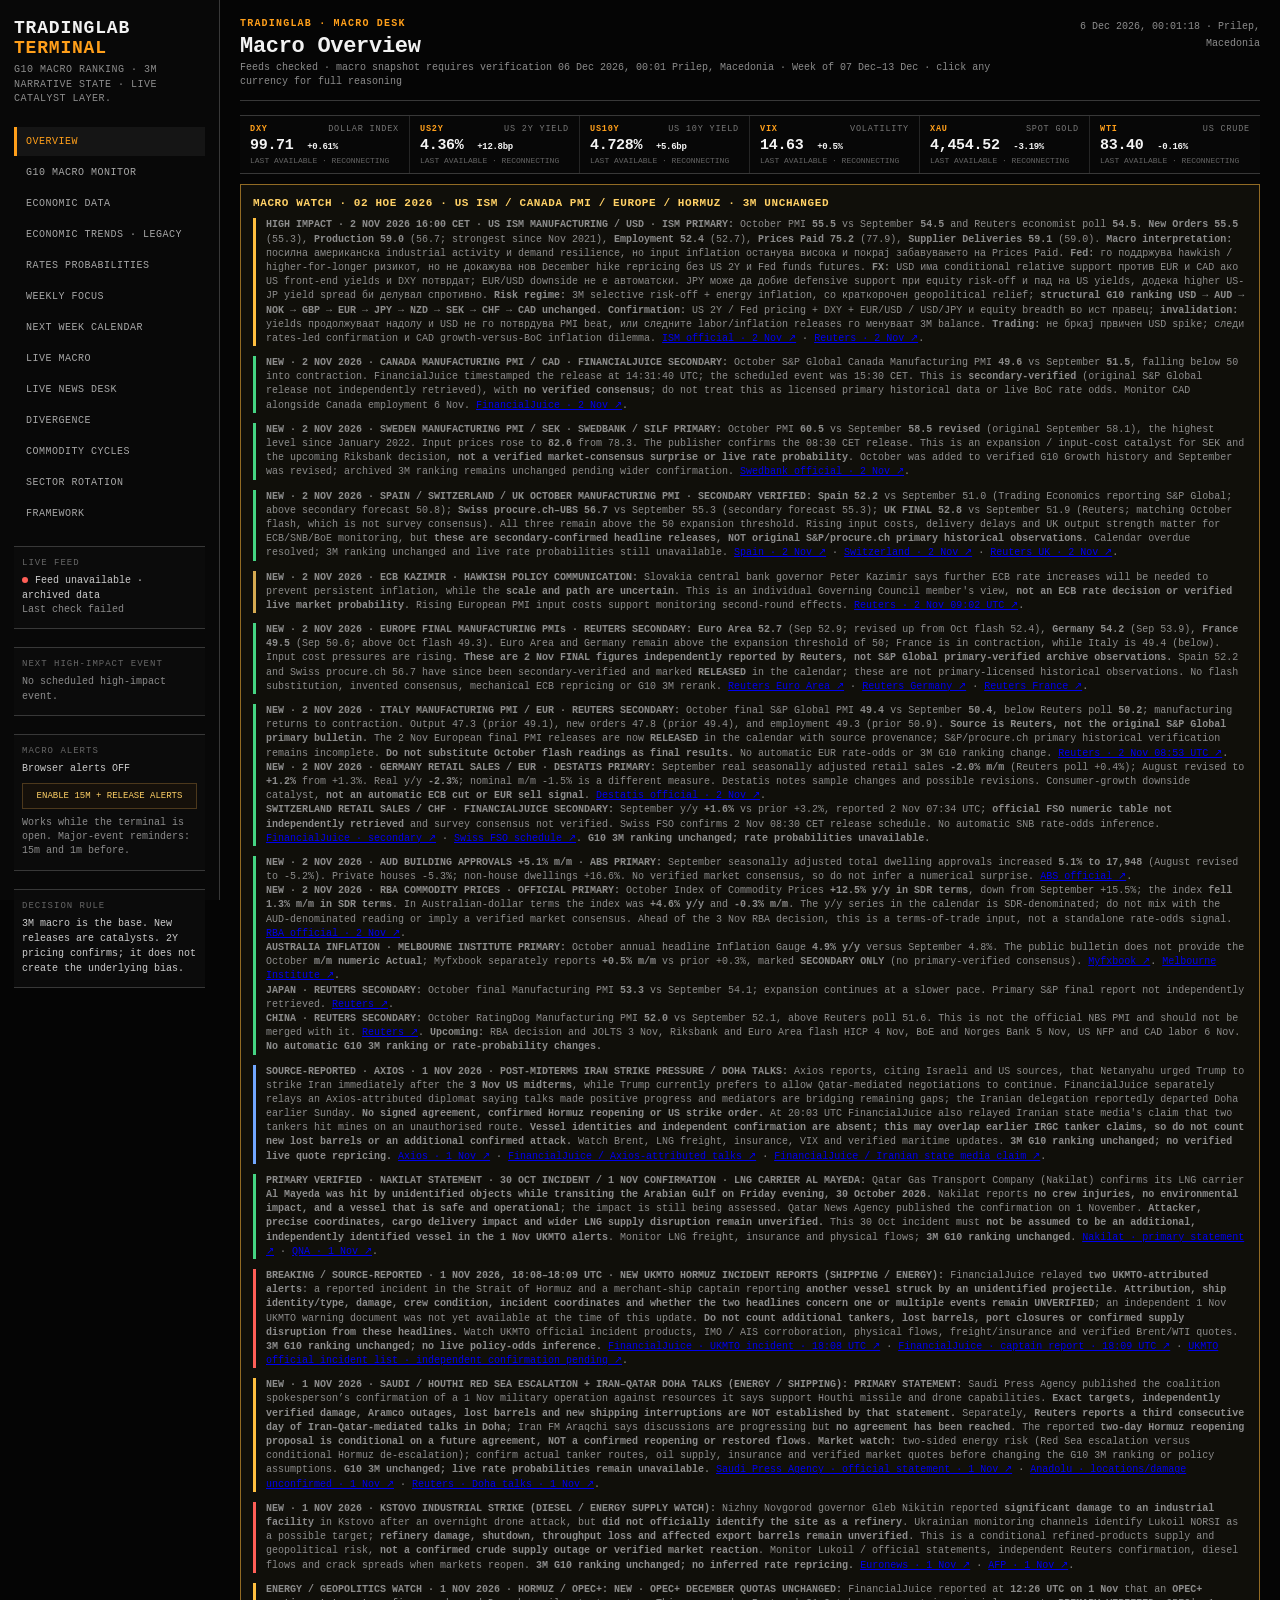
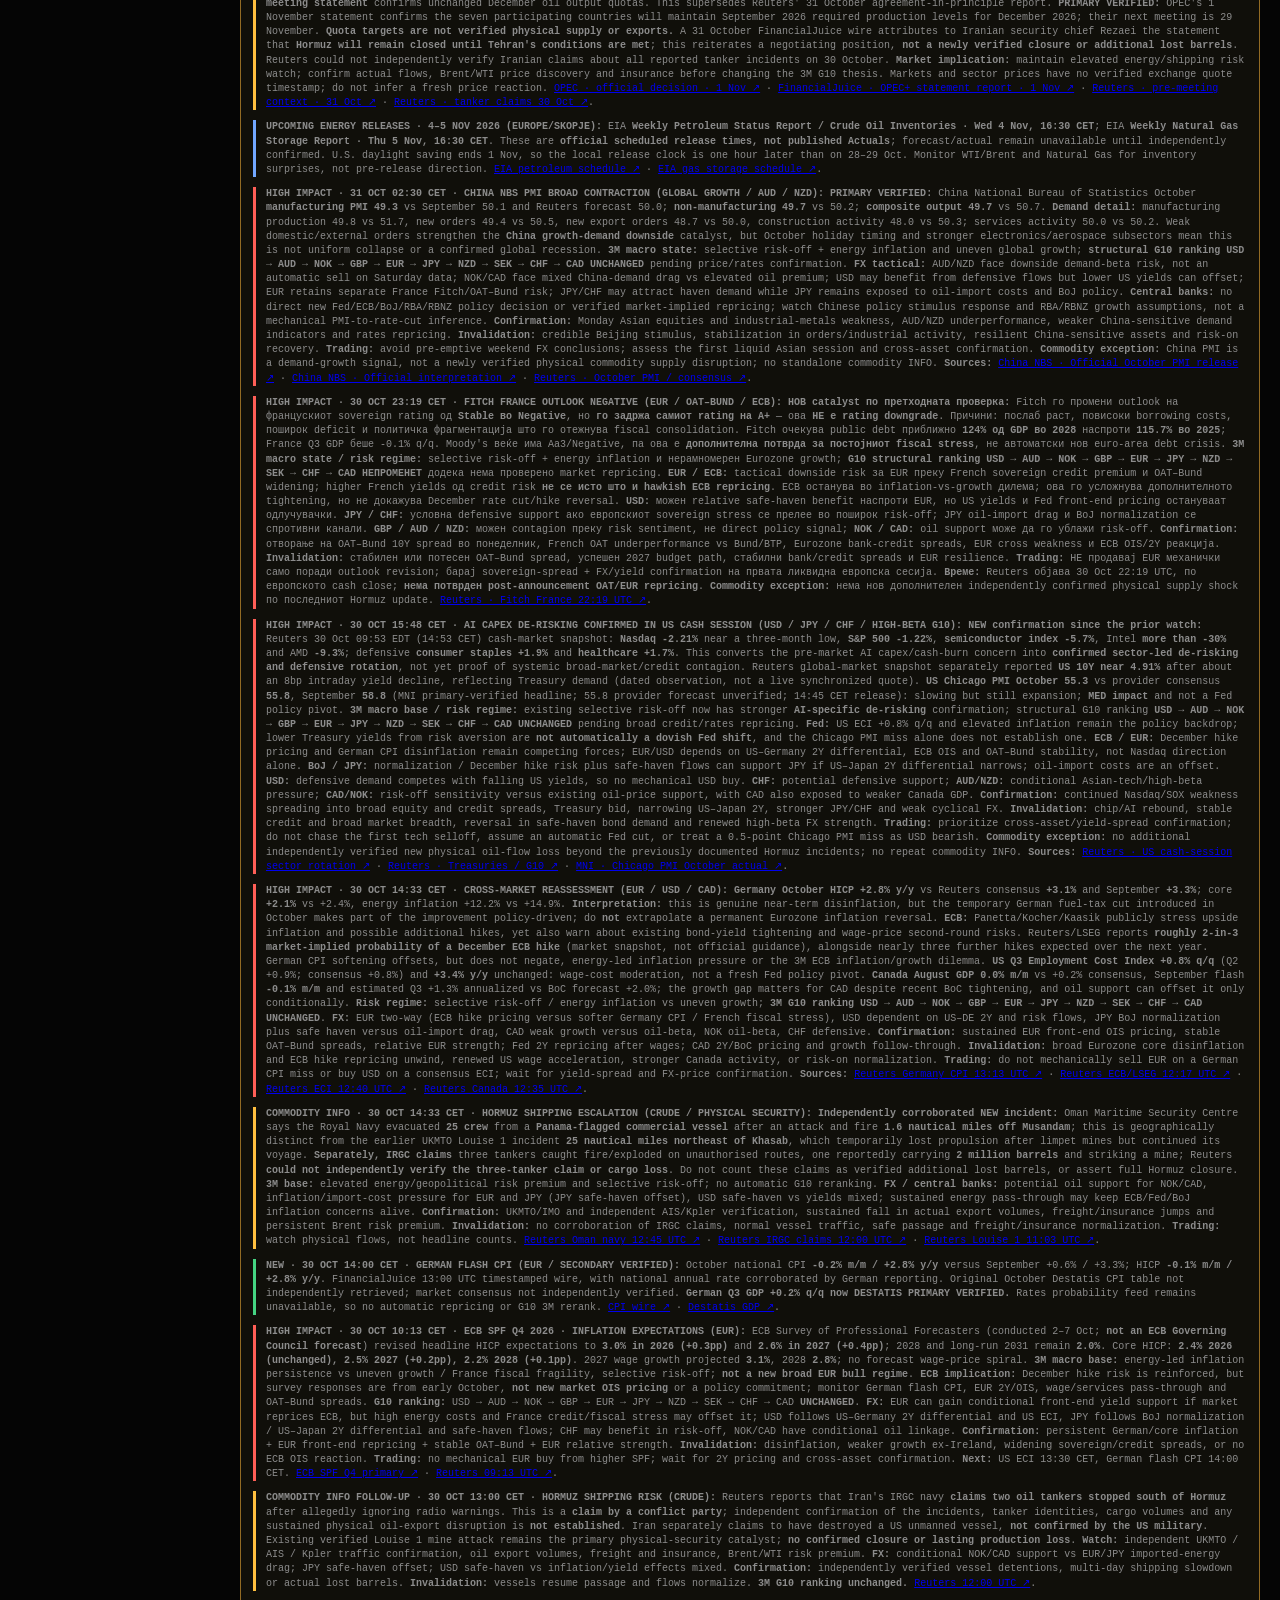
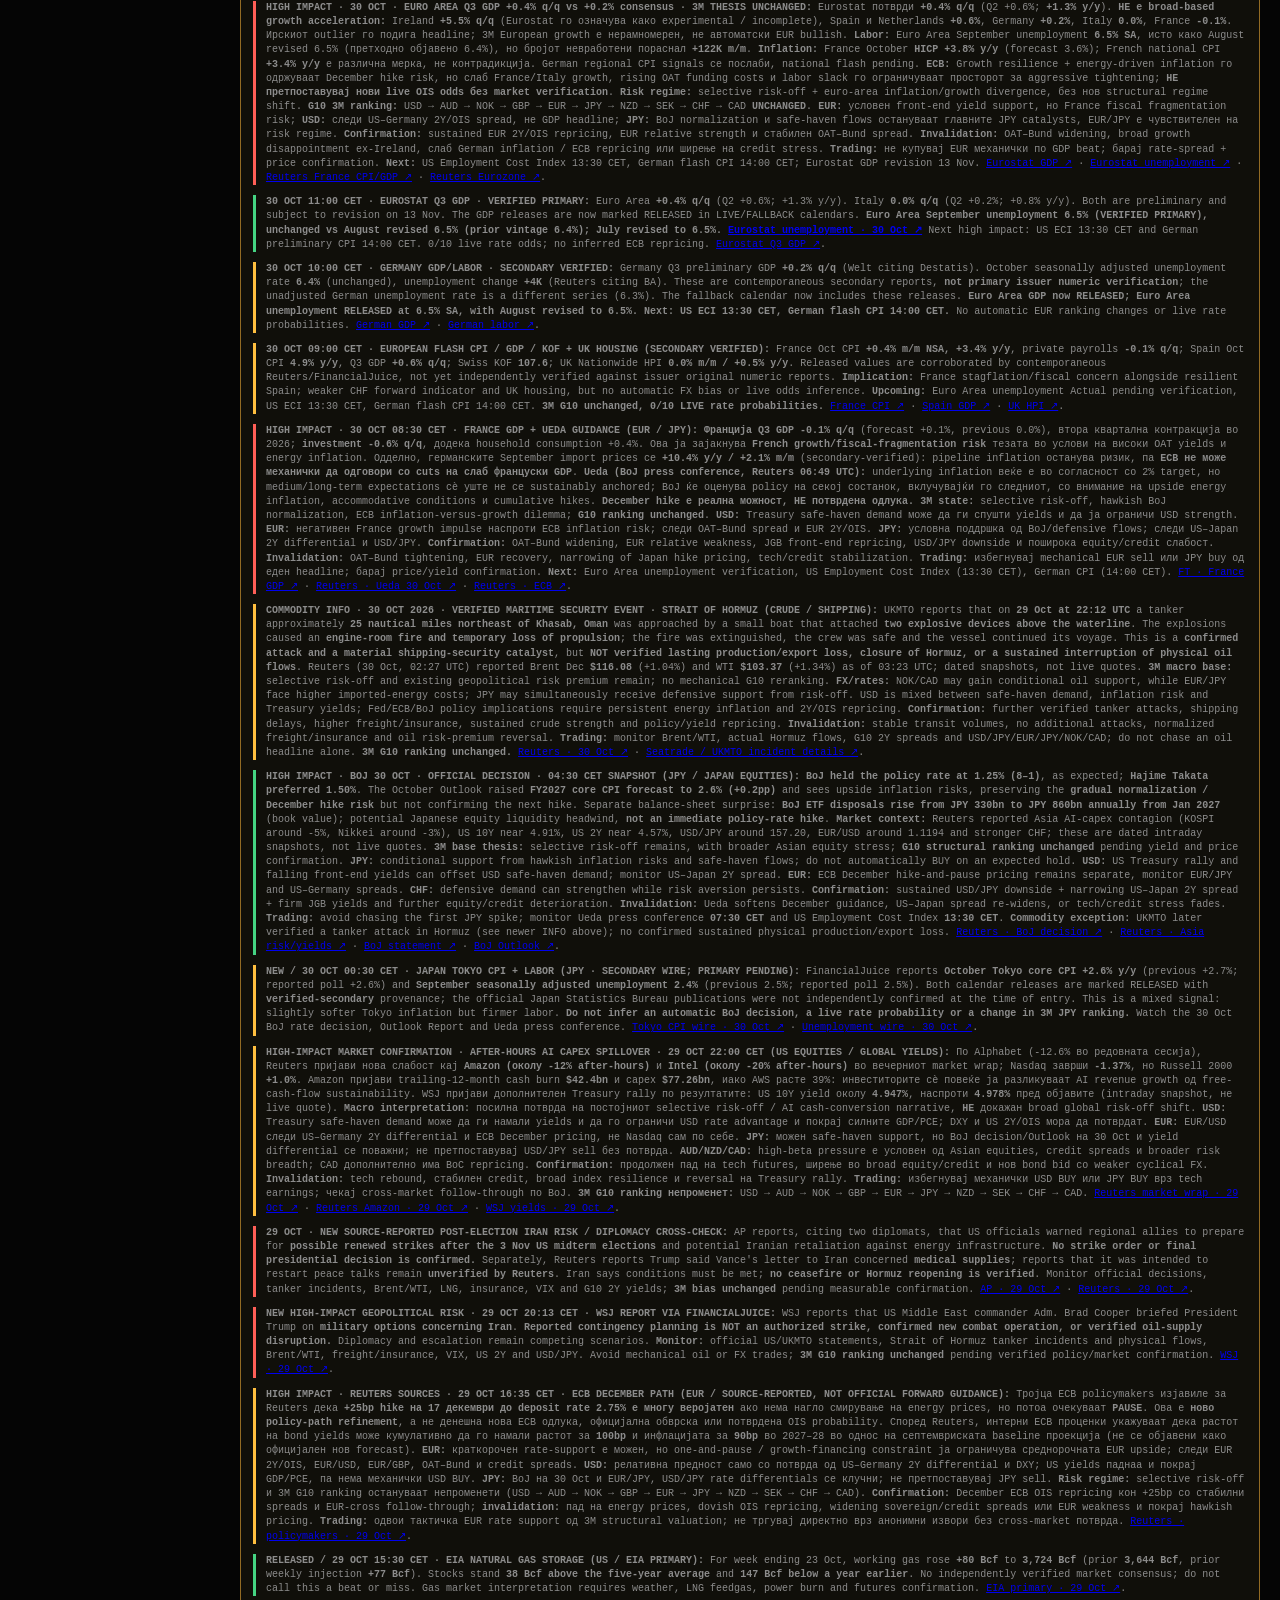
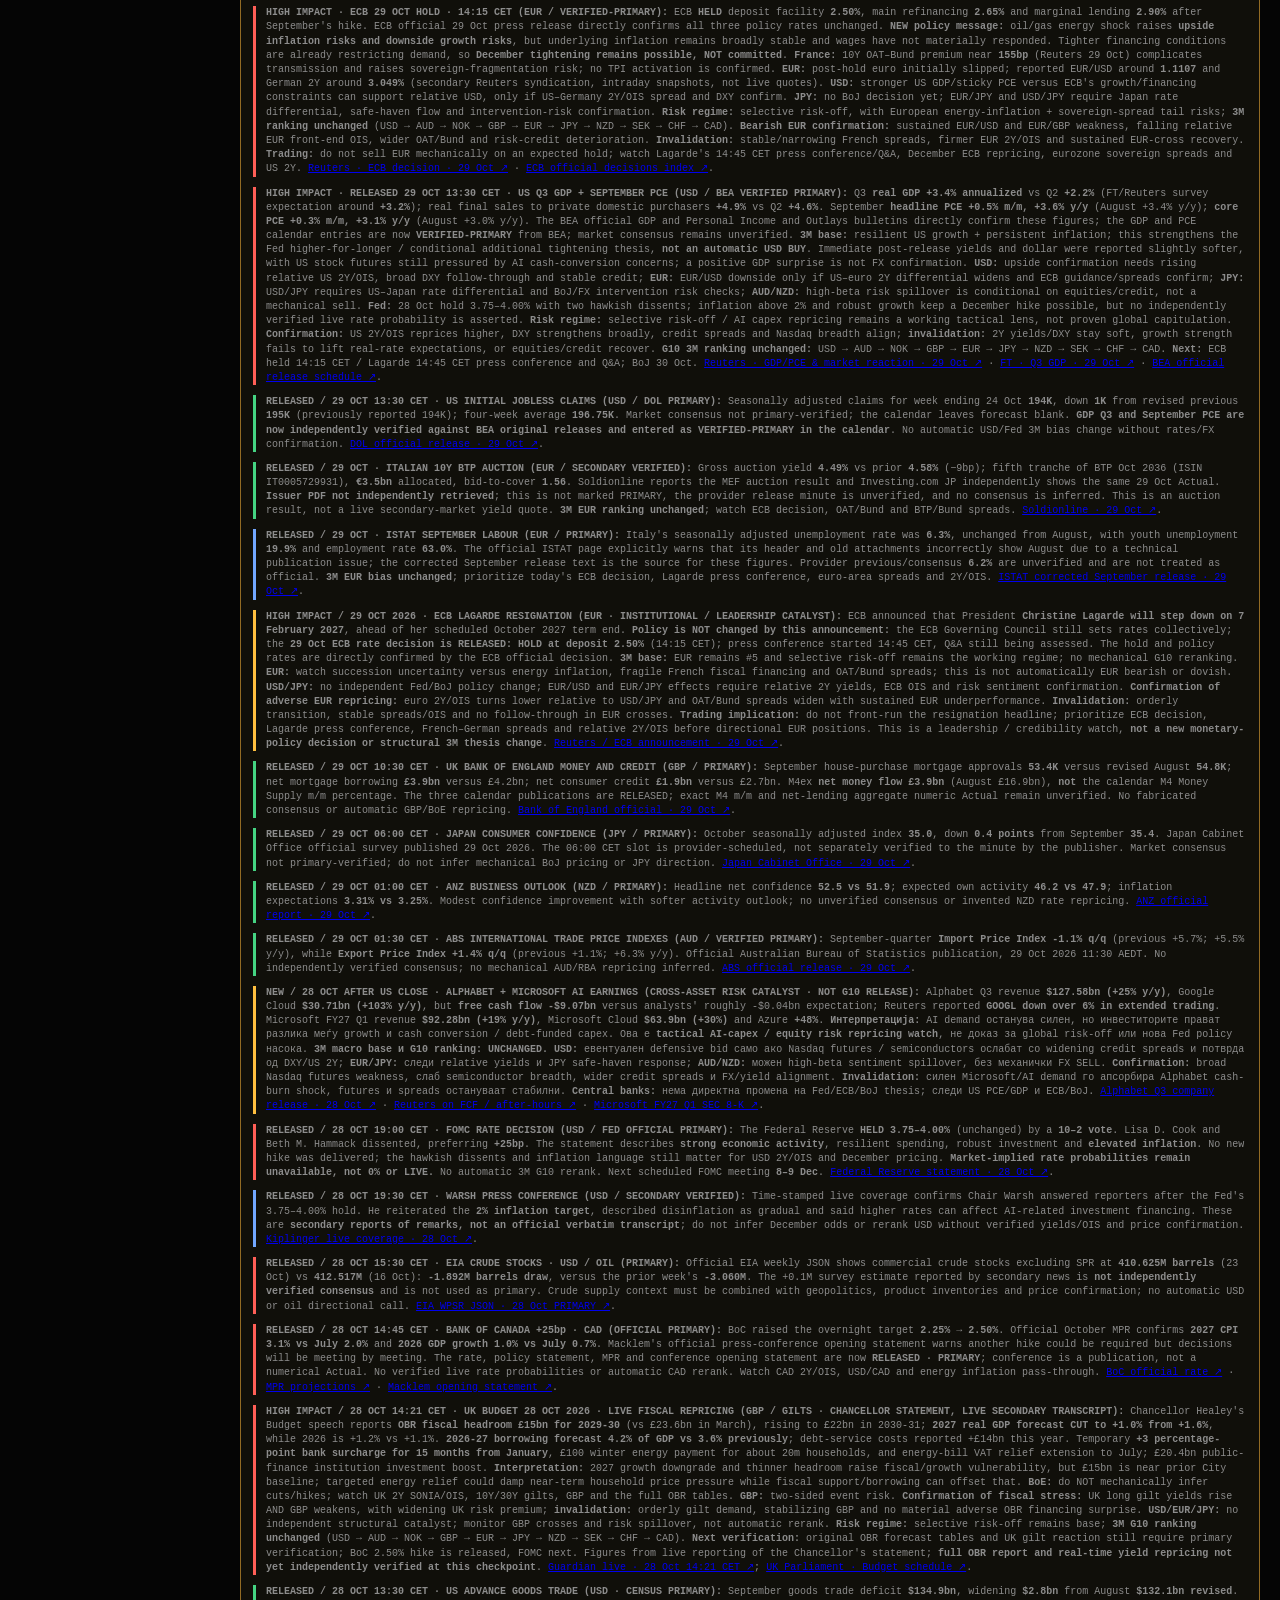
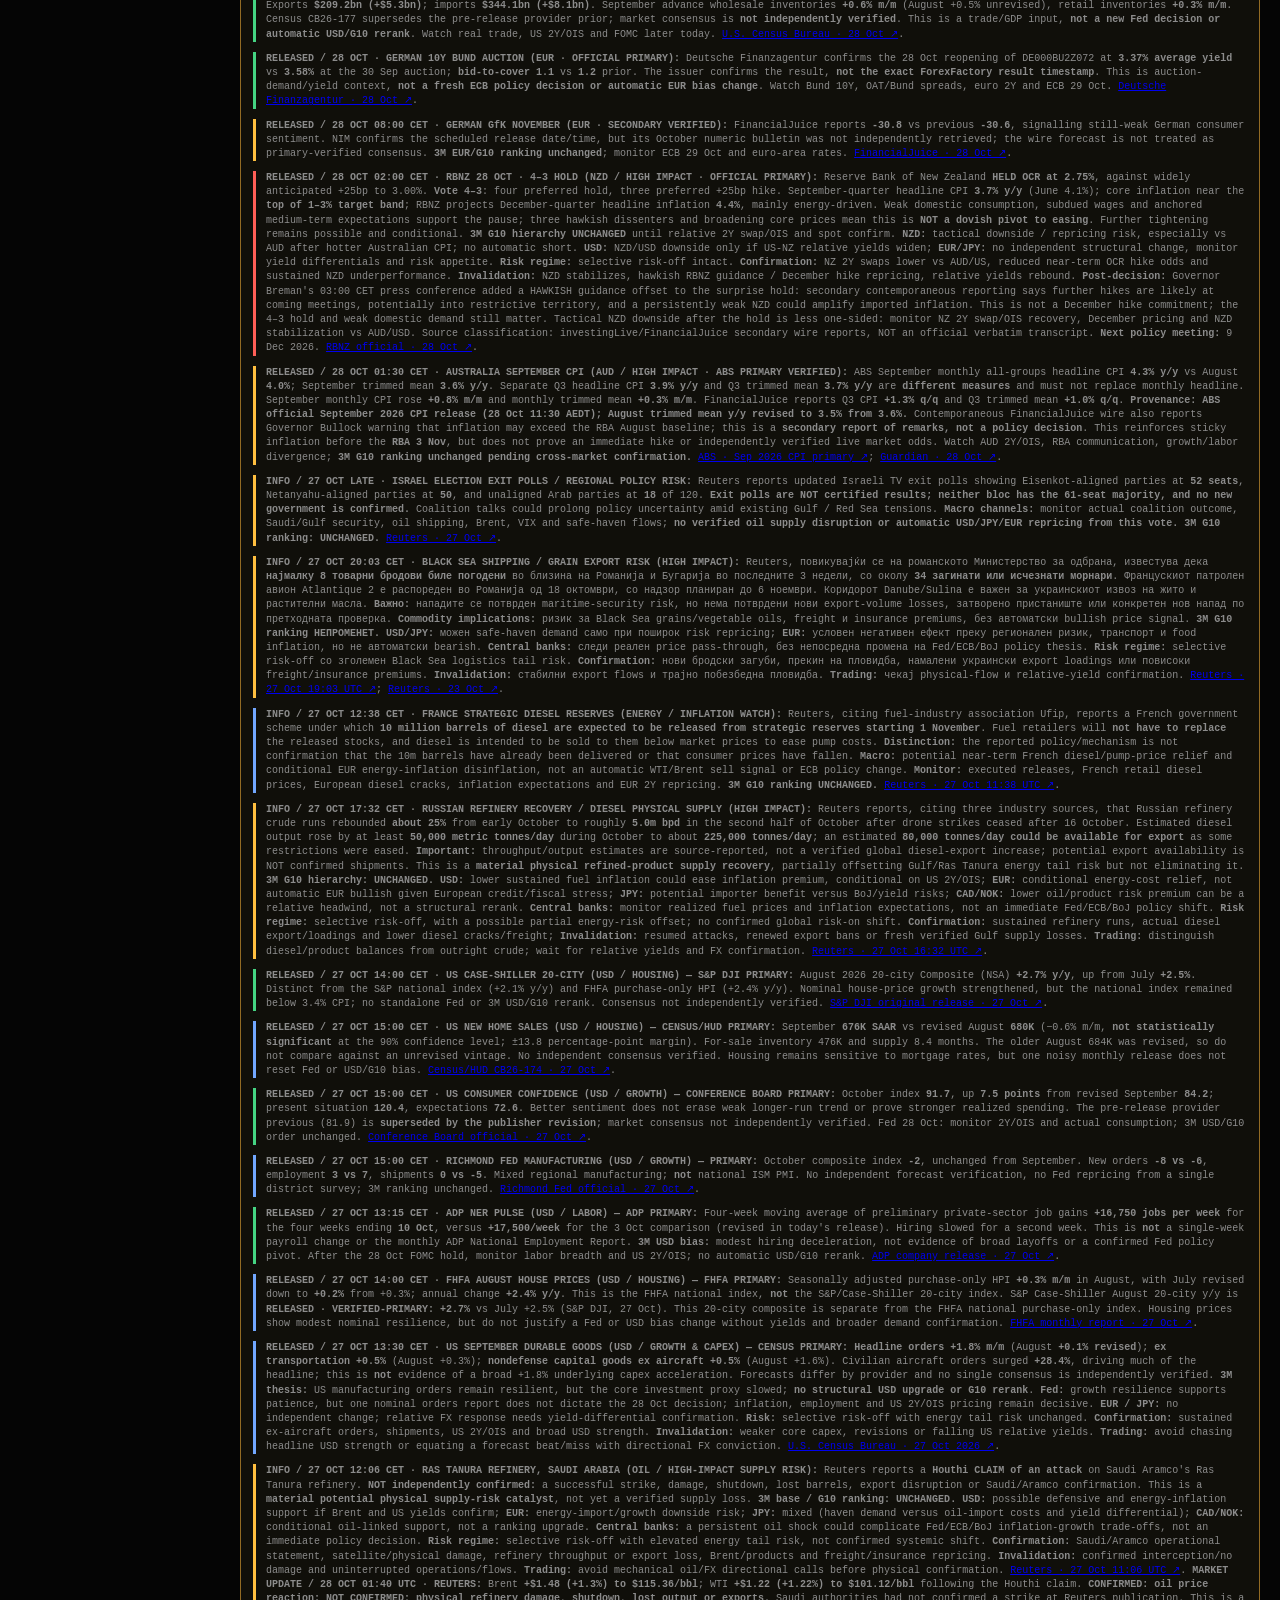
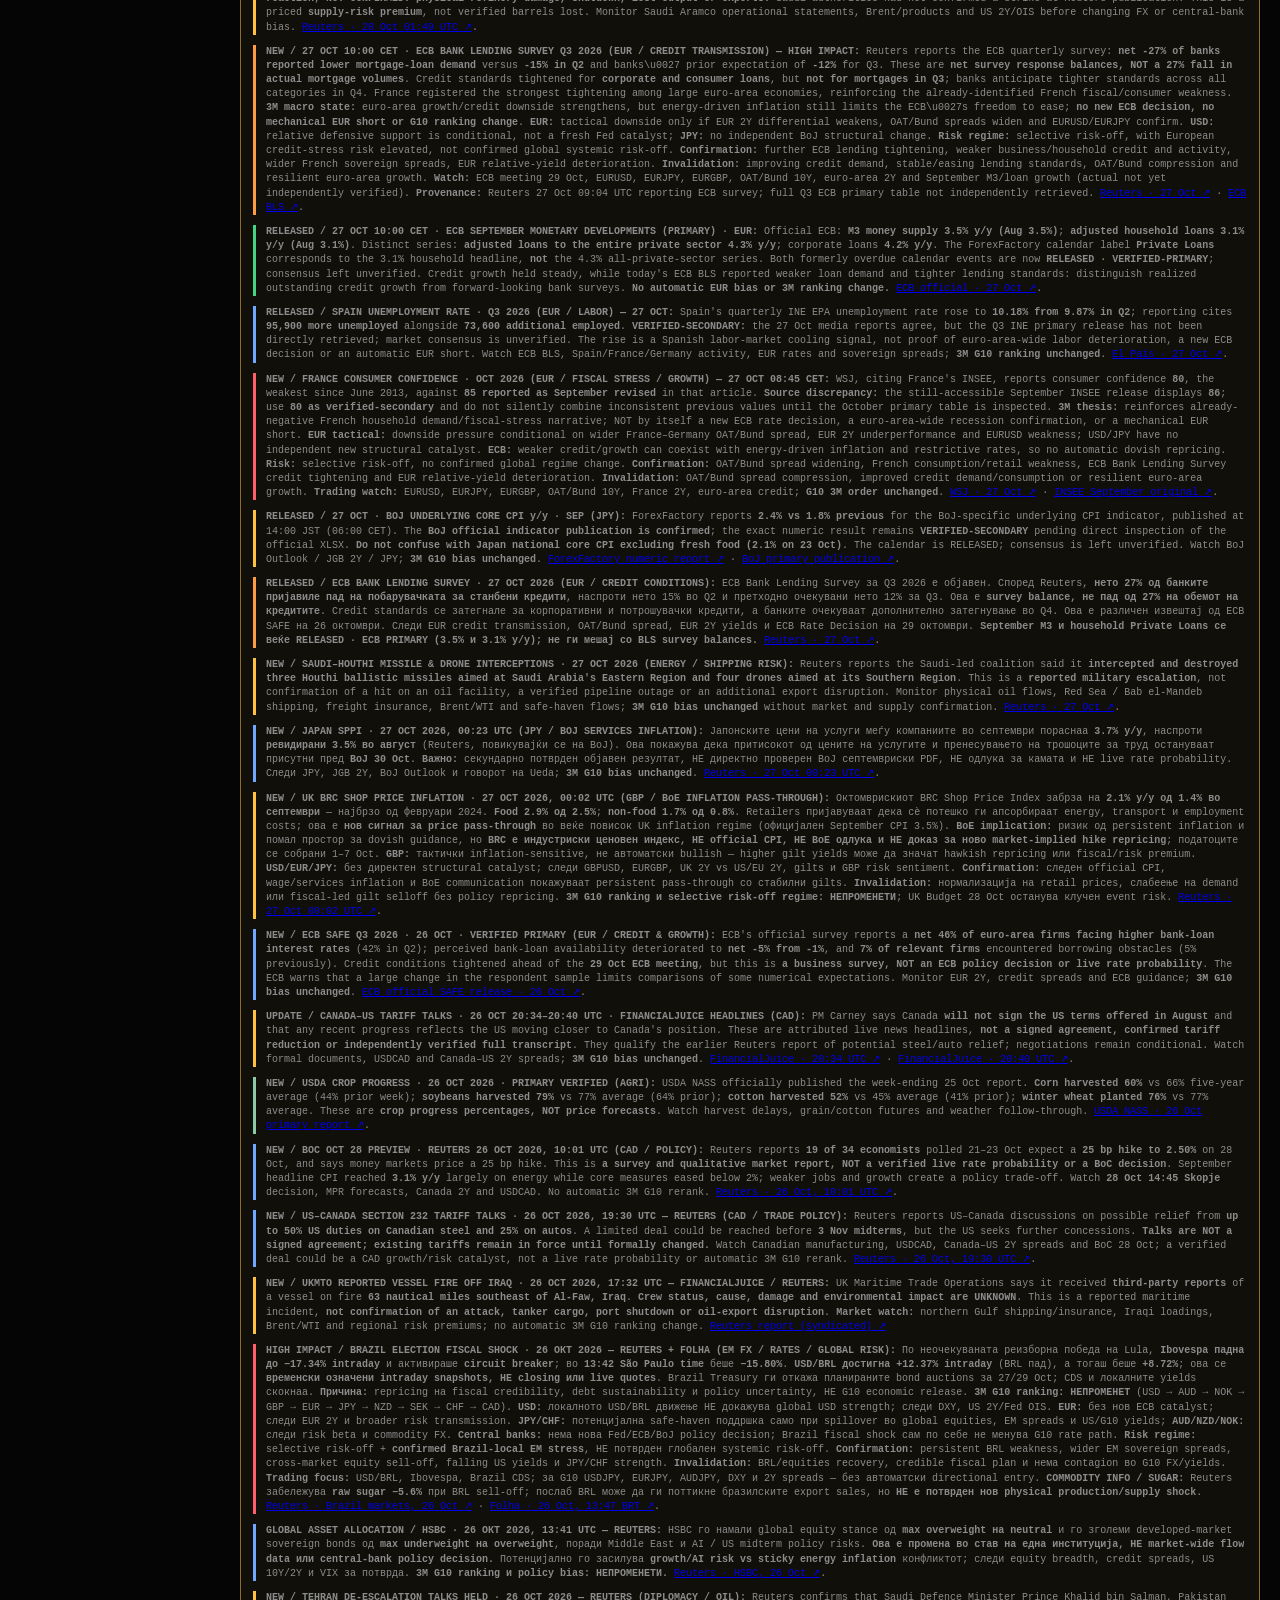
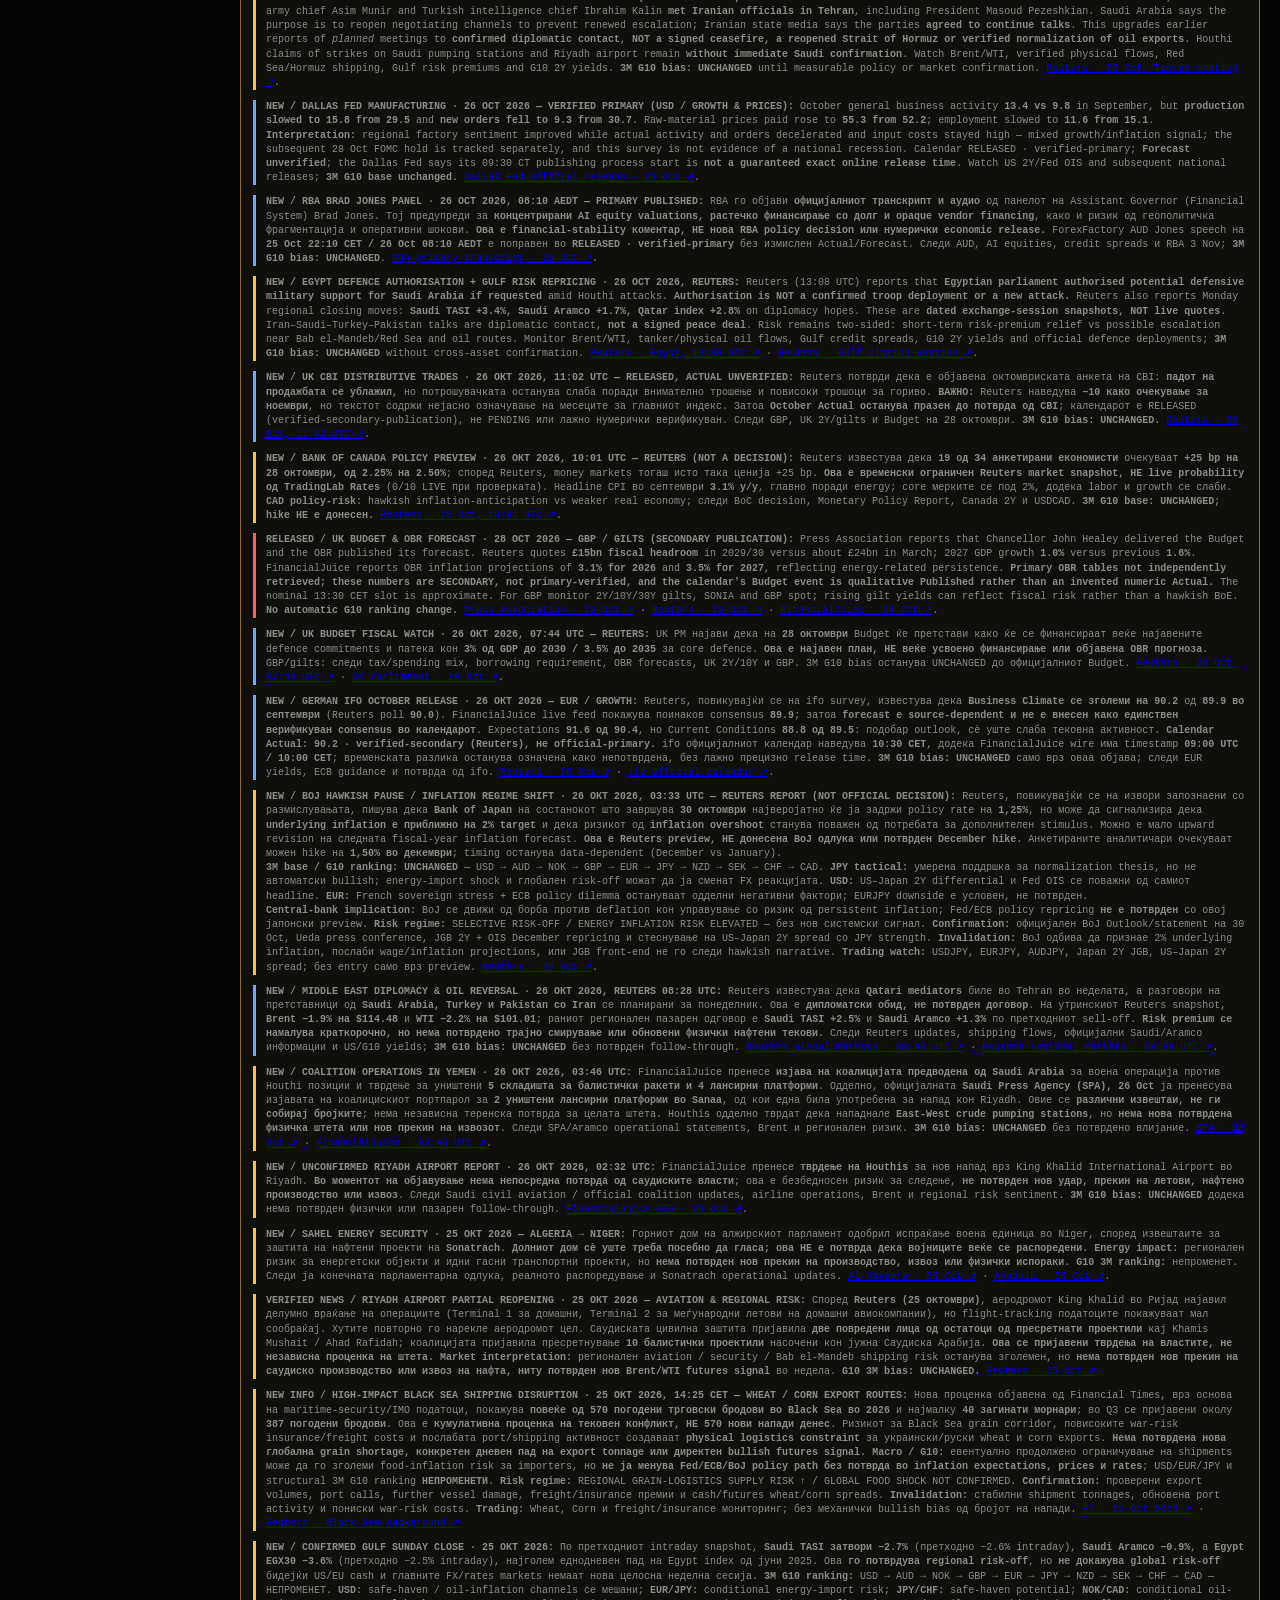
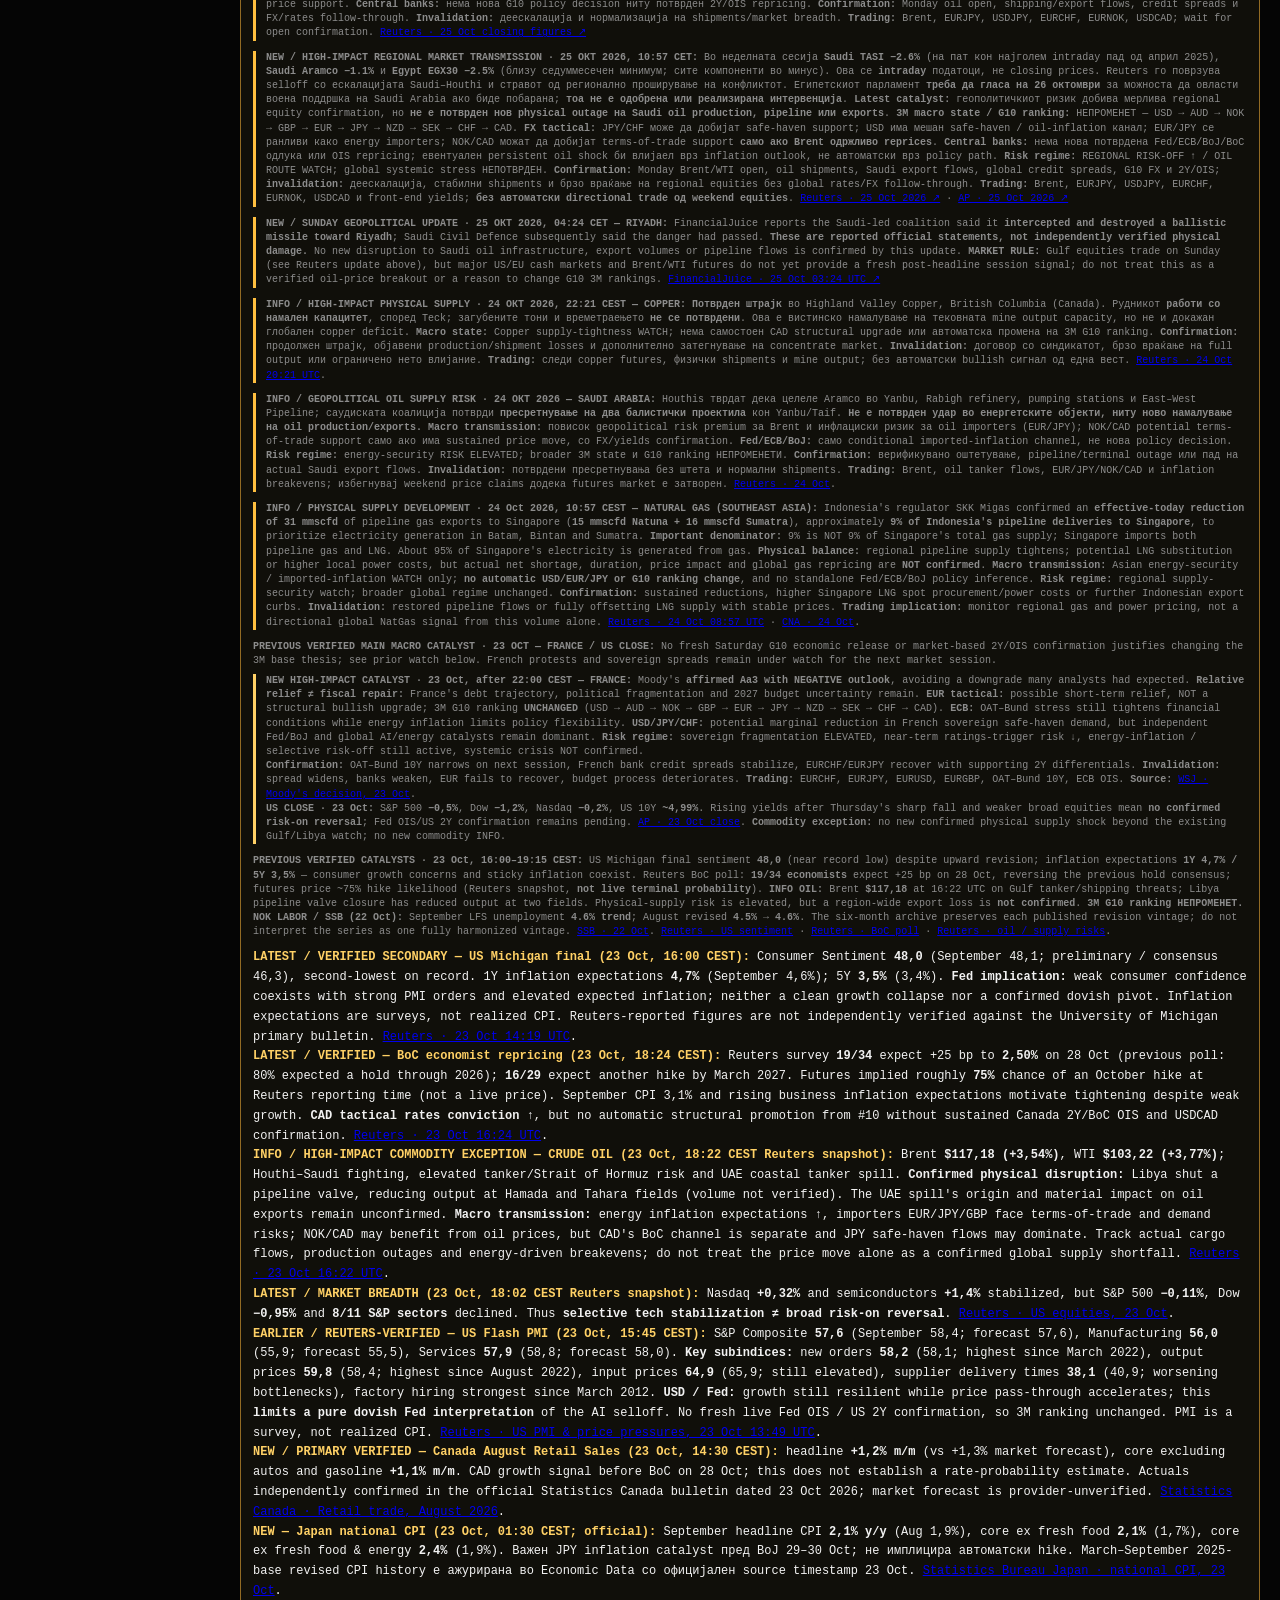
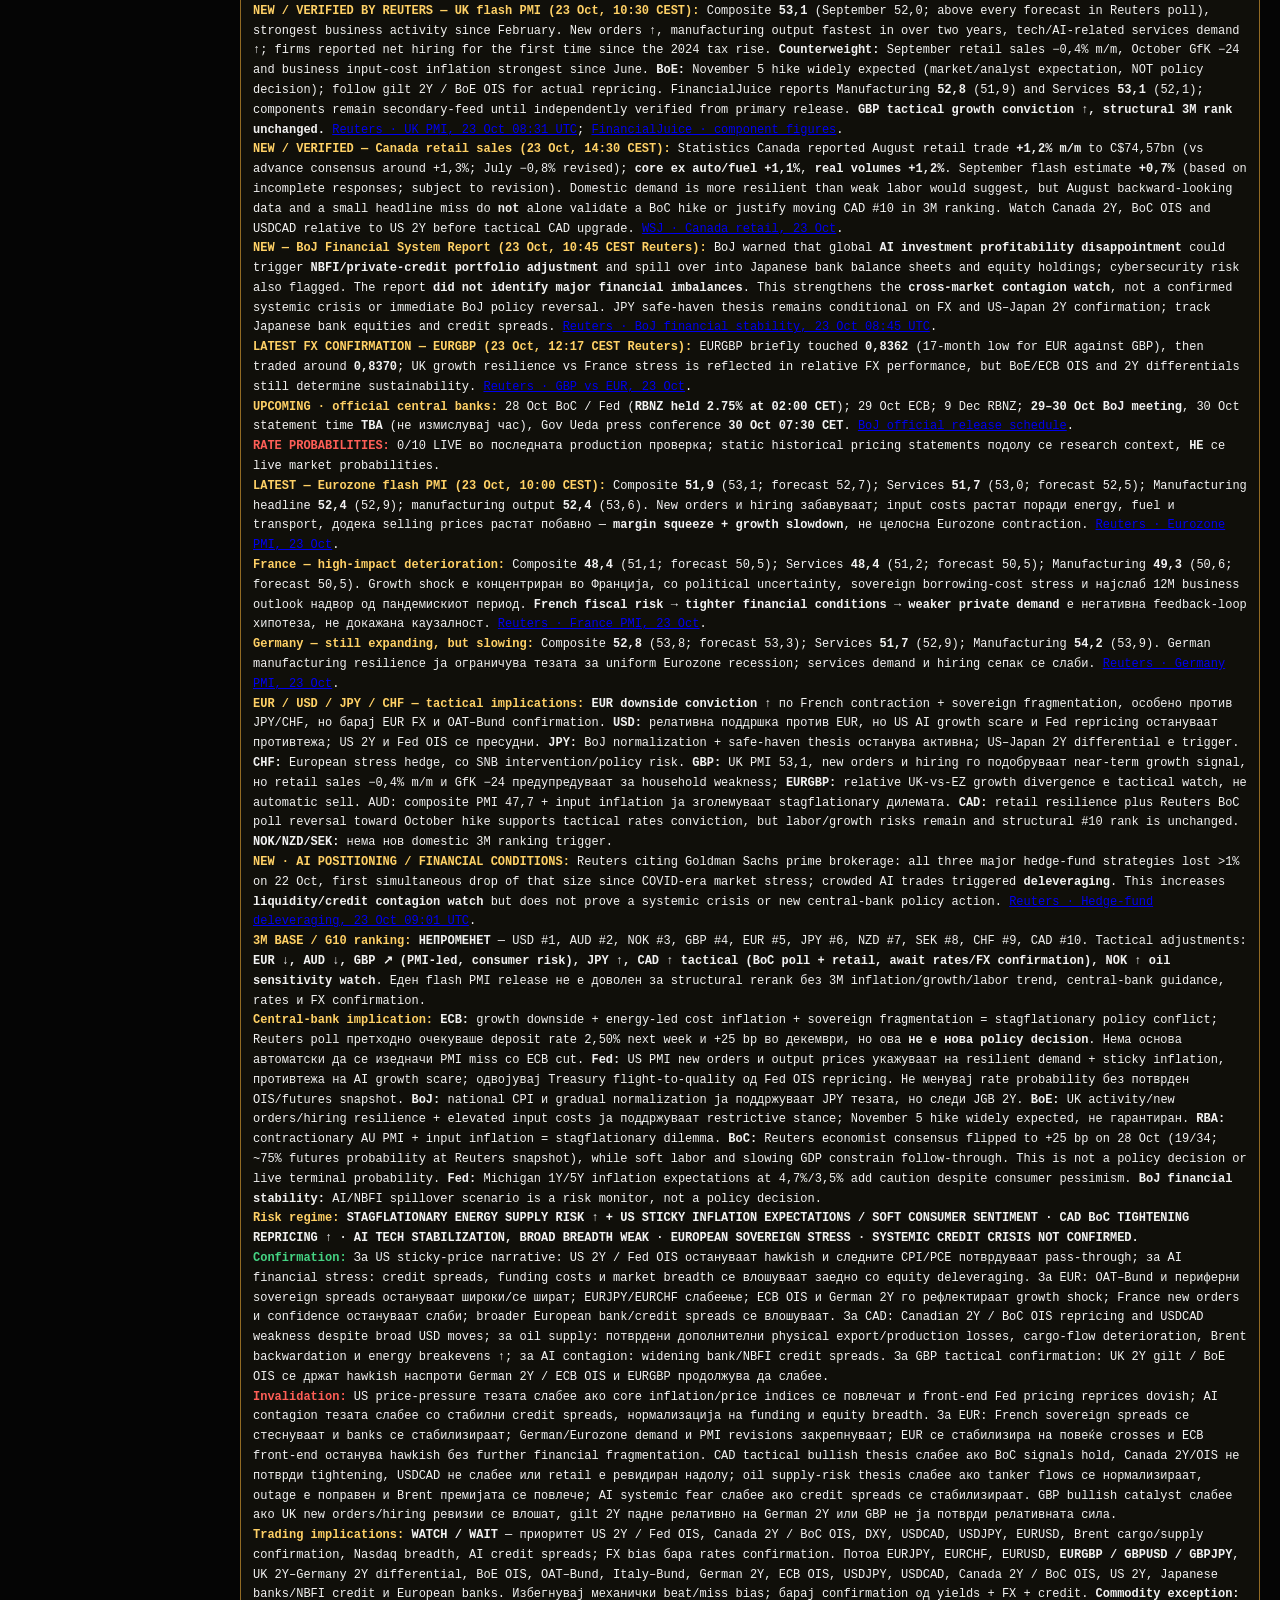
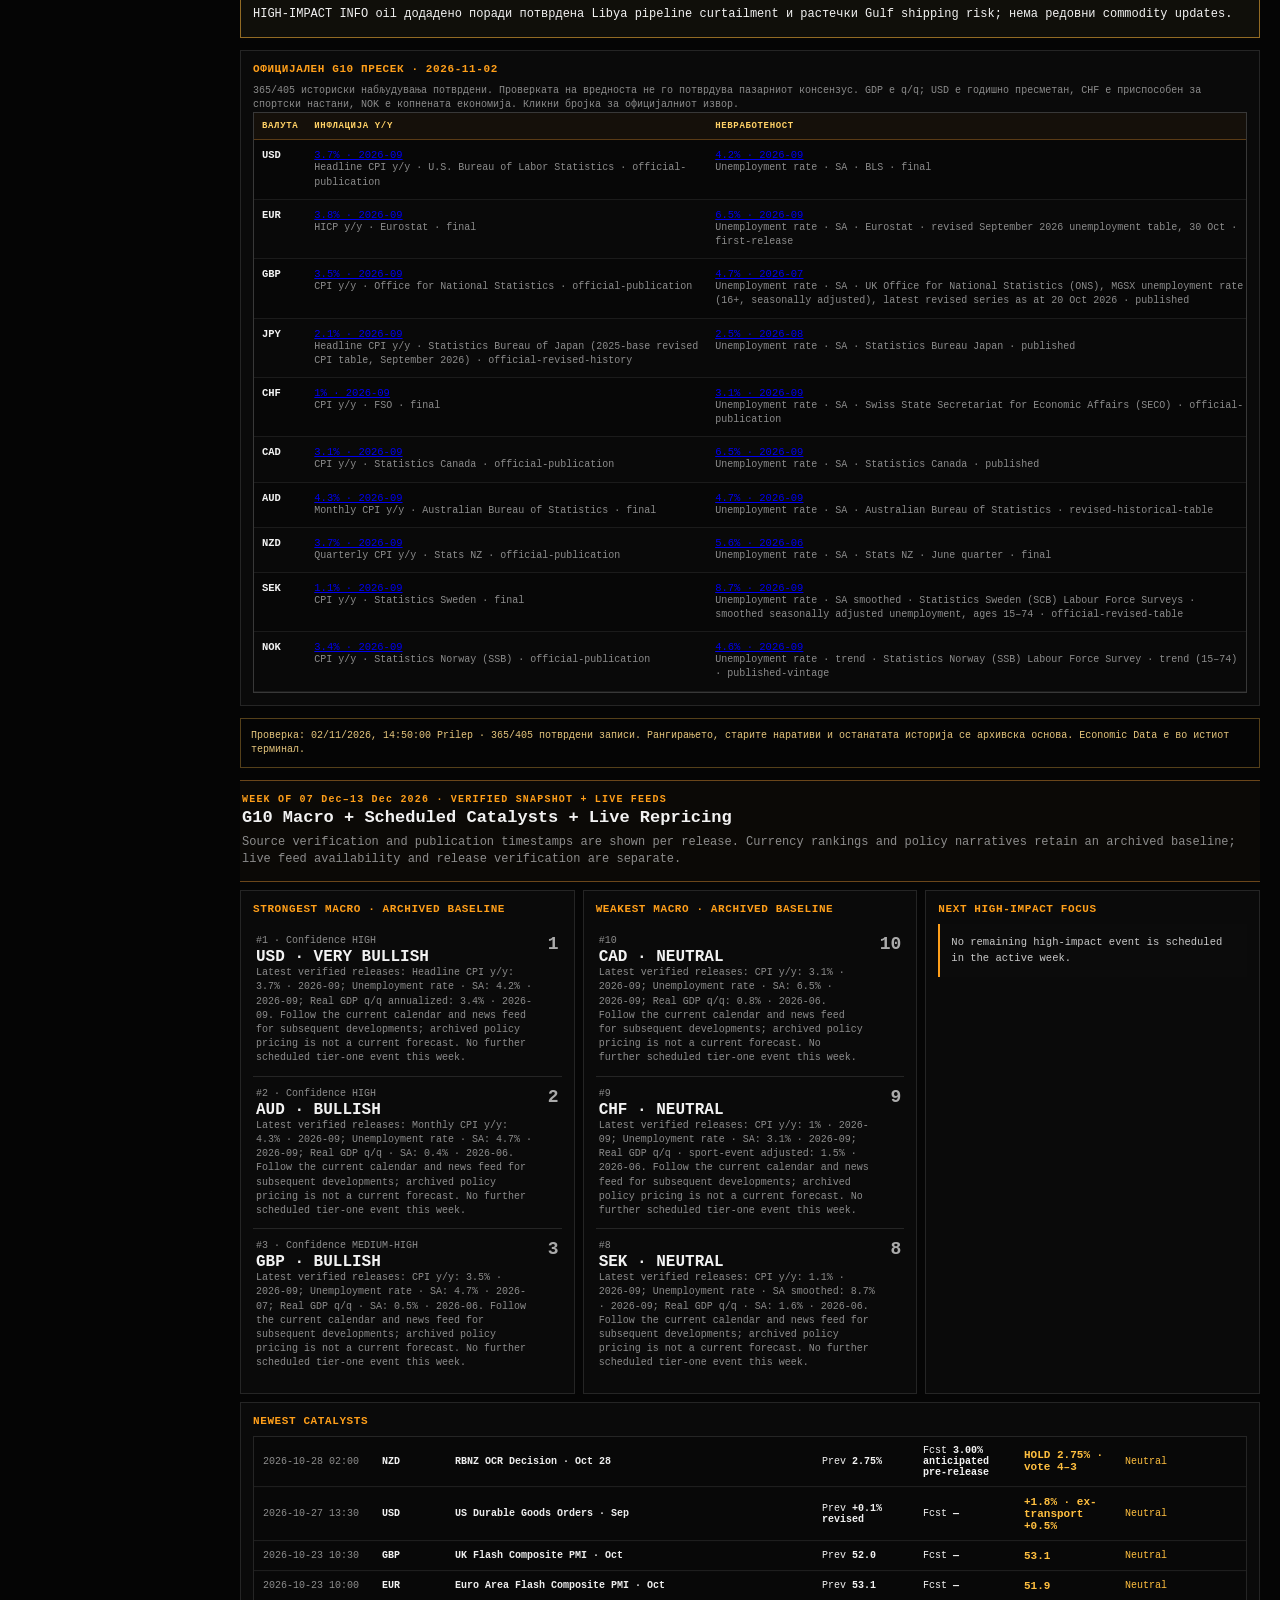
==== commit 00619ec2: "Update Weekly Focus with official US ISM, distinct S&P final and unresolved Census release" ====
--- a/index.html
+++ b/index.html
@@ -686,7 +686,7 @@
  return 'Next official policy events: Upcoming Calendar · live odds: Rates tab';
 }
 function weeklyPolicyEventName(name){return /^(?:CPI y\/y|Official Cash Rate|RBNZ Official Cash Rate|RBNZ Press Conference|Annual Budget Release|Overnight Rate|BOC Press Conference|Bank of Canada Rate Decision|Federal Funds Rate|FOMC (?:Press|Chair Press|Rate Decision)|Advance GDP q\/q|Core PCE Price Index m\/m|Main Refinancing Rate|ECB Press Conference|ECB Rate Decision|BOJ Policy Rate|BOJ (?:Press|Governor Ueda Press)|Employment Cost Index|German Ifo Business Climate|ECB Bank Lending Survey|Durable Goods Orders|New Home Sales|Advance Goods Trade Balance|UK Budget Statement|ISM Manufacturing PMI|RBA Rate Decision|JOLTS Job Openings|Euro Area Flash HICP|ISM Services PMI|Riksbank Policy Rate Decision|Norges Bank Policy Rate Decision|BoE Bank Rate Decision|US Employment Situation|Euro Area Preliminary Flash GDP|Euro Area Unemployment Rate)/i.test(String(name||''))}
-function weekly(){let order=currentOrder(),focus=[...order],pairs=[[order[0],order[order.length-1]],[order[1],order[order.length-2]],[order[2],order[order.length-3]]],policy=mergedCalendarRows().filter(x=>eventTime(x).getTime()>Date.now()&&weeklyPolicyEventName(x[3])).sort((a,b)=>eventTime(a)-eventTime(b)).slice(0,16);$('#weekly').innerHTML=`<div class="weekhero"><div class="kicker">TRADINGLAB WEEKLY OVERVIEW · RELEASES LIVE / 3M BASE ARCHIVED</div><h2>Currency Focus · Latest verified catalysts + upcoming policy week</h2><div class="call" style="margin-top:9px;border-left:3px solid #45d483"><b>NEW · 2 NOV · CAD / S&amp;P GLOBAL MANUFACTURING PMI · SECONDARY:</b> October <b>49.6</b> vs September <b>51.5</b> (contraction below 50). Timestamped FinancialJuice release 14:31:40 UTC; G10 calendar now RELEASED, not OVERDUE. Primary S&amp;P report and consensus not independently verified, so <b>no primary historical promotion or rate-probability change</b>. Focus on Canada employment 6 Nov. <a href="https://www.financialjuice.com/News/9832738/Canadian-Manufacturing-PMI-Actual-496-Forecast---Previous-515.aspx?xy=rss" target="_blank" rel="noopener noreferrer">FinancialJuice · 2 Nov ↗</a>.</div><div class="call" style="margin-top:9px;border-left:3px solid #45d483"><b>NEW · 2 NOV · SEK / SWEDBANK PRIMARY:</b> Swedish October Manufacturing PMI <b>60.5</b> vs revised September <b>58.5</b> (initially 58.1), the strongest since January 2022; input prices <b>82.6</b> vs 78.3. Official 08:30 CET bulletin, verified-primary in the G10 calendar and October Growth history. Watch Riksbank 4 Nov and SEK 2Y; <b>no unverified consensus, live rate odds or automatic 3M rerank</b>. <a href="https://www.swedbank.com/sv/newsroom/press-releases.details.pmi-%C3%B6kade-till-60%2C5-i-oktober-%E2%80%93-h%C3%B6gtryck-i-industrin.5B1F3126CEA348D2.html" target="_blank" rel="noopener noreferrer">Swedbank official ↗</a>.</div><div class="call" style="margin-top:9px;border-left:3px solid #d6aa51"><b>2 NOV 2026 · CENTRAL BANK WATCH · EUR / GBP:</b> ECB's Peter Kazimir argues further tightening will be necessary, but how much is uncertain; <b>his comments are not an ECB decision</b>. Reuters economists expect the <b>BoE to raise Bank Rate from 3.75% to 4.00% on Thursday 5 Nov</b>; this is a <b>poll forecast, not an announced outcome</b>. Watch ECB rhetoric, Euro Area Flash HICP (4 Nov), UK rate decision/minutes and Bailey press conference (5 Nov). <b>Live rate probabilities remain unavailable; no percentage is inferred from a survey forecast.</b> <a href="https://www.reuters.com/business/ecb-will-have-raise-rates-again-extent-uncertain-kazimir-says-2026-11-02/" target="_blank" rel="noopener noreferrer">Reuters ECB ↗</a> · <a href="https://www.reuters.com/world/uk/bank-england-poised-raise-rates-may-push-back-bets-more-2026-11-02/" target="_blank" rel="noopener noreferrer">Reuters BoE ↗</a>.</div><div class="call" style="margin-top:9px;border-left:3px solid #45d483"><b>NEW · 2 NOV 2026 · EUROPE MANUFACTURING FINAL / EUR · REUTERS SECONDARY:</b> Euro Area final October PMI <b>52.7</b> (September 52.9; October flash 52.4), Germany <b>54.2</b> (September 53.9), France <b>49.5</b> (September 50.6; flash 49.3) and Italy <b>49.4</b> (September 50.4). Manufacturing expansion persists across the bloc but France and Italy contract; input-price pressure and supply delays remain ECB-relevant. Spain <b>52.2</b> (Sep 51.0), Swiss procure.ch <b>56.7</b> (Sep 55.3) and UK final <b>52.8</b> (Sep 51.9) are now secondary-confirmed on 2 Nov; these are not primary-licensed historical series. <b>Do not treat preliminary/flash readings as final, infer live rate odds, or mechanically change 3M currency ranking.</b> <a href="https://www.reuters.com/world/europe/euro-zone-factory-growth-eases-october-remains-solid-pmi-shows-2026-11-02/" target="_blank" rel="noopener noreferrer">Reuters Euro Area ↗</a> · <a href="https://www.reuters.com/world/europe/french-manufacturing-back-contraction-october-pmi-shows-2026-11-02/" target="_blank" rel="noopener noreferrer">Reuters France ↗</a> · <a href="https://www.reuters.com/business/german-factory-activity-expands-steadily-october-pmi-shows-2026-11-02/" target="_blank" rel="noopener noreferrer">Reuters Germany ↗</a> · <a href="https://tradingeconomics.com/spain/manufacturing-pmi/news/597201" target="_blank" rel="noopener noreferrer">Spain ↗</a> · <a href="https://tradingeconomics.com/switzerland/manufacturing-pmi/news/597249" target="_blank" rel="noopener noreferrer">Swiss ↗</a> · <a href="https://www.reuters.com/world/uk/uk-october-manufacturing-pmi-shows-fastest-output-growth-two-years-2026-11-02/" target="_blank" rel="noopener noreferrer">Reuters UK ↗</a>.</div><div class="call" style="margin-top:9px;border-left:3px solid #45d483"><b>NEW · 2 NOV 2026 · EUROPE RETAIL DEMAND:</b> <b>EUR / GERMANY:</b> Destatis confirms September real SA retail sales <b>-2.0% m/m</b>, August revised <b>+1.2%</b>; Reuters survey +0.4%. September real y/y <b>-2.3%</b>. <a href="https://www.destatis.de/DE/Presse/Pressemitteilungen/2026/11/PD26_383_45212.html" target="_blank" rel="noopener noreferrer">Destatis primary ↗</a>. <b>CHF / SWITZERLAND:</b> FinancialJuice reports September retail sales <b>+1.6% y/y</b> vs prior +3.2%, <b>secondary only pending FSO numeric table</b>. <a href="https://www.financialjuice.com/News/9832195/Swiss-Retail-Sales-YoY-Actual-16-Forecast---Previous-32.aspx?xy=rss" target="_blank" rel="noopener noreferrer">FinancialJuice secondary ↗</a>. Demand signals require confirmation from EUR/CHF 2Y, official revisions and policy communications; <b>no invented consensus, live rate odds or mechanical 3M reranking</b>.</div><div class="mini" style="margin-bottom:10px;border-left:3px solid #45d483;padding-left:10px"><b>NEW · 2 NOV 2026 · AUD BUILDING APPROVALS +5.1% m/m · ABS PRIMARY:</b> September seasonally adjusted total dwelling approvals increased <b>5.1% to 17,948</b> (August revised to -5.2%). Private houses -5.3%; non-house dwellings +16.6%. No verified market consensus, so do not infer a numerical surprise. <a href="https://www.abs.gov.au/statistics/industry/building-and-construction/building-approvals-australia/sep-2026" target="_blank" rel="noopener noreferrer">ABS official ↗</a>.<br><b>NEW · 2 NOV 2026 · RBA COMMODITY PRICES · OFFICIAL PRIMARY:</b> October Index of Commodity Prices <b>+12.5% y/y in SDR terms</b>, down from September +15.5%; the index <b>fell 1.3% m/m in SDR terms</b>. In Australian-dollar terms the index was <b>+4.6% y/y</b> and <b>-0.3% m/m</b>. The y/y series in the calendar is SDR-denominated; do not mix with the AUD-denominated reading or imply a verified market consensus. Ahead of the 3 Nov RBA decision, this is a terms-of-trade input, not a standalone rate-odds signal. <a href="https://www.rba.gov.au/statistics/frequency/commodity-prices/2026/icp-1026.html" target="_blank" rel="noopener noreferrer">RBA official · 2 Nov ↗</a>.<br><b>AUSTRALIA INFLATION · MELBOURNE INSTITUTE PRIMARY:</b> October annual headline Inflation Gauge <b>4.9% y/y</b> versus September 4.8%. The public bulletin does not provide the October <b>m/m numeric Actual</b>; Myfxbook separately reports <b>+0.5% m/m</b> vs prior +0.3%, marked <b>SECONDARY ONLY</b> (no primary-verified consensus). <a href="https://www.myfxbook.com/forex-economic-calendar/australia/td-mi-inflation-gauge-mom" target="_blank" rel="noopener noreferrer">Myfxbook ↗</a>. <a href="https://melbourneinstitute.unimelb.edu.au/news/news/macroeconomics/inflation-gauge" target="_blank" rel="noopener noreferrer">Melbourne Institute ↗</a>.<br><b>JAPAN · REUTERS SECONDARY:</b> October final Manufacturing PMI <b>53.3</b> vs September 54.1; expansion continues at a slower pace. Primary S&amp;P final report not independently retrieved. <a href="https://www.reuters.com/world/asia-pacific/japans-october-factory-growth-slows-costs-pick-up-pmi-shows-2026-11-02/" target="_blank" rel="noopener noreferrer">Reuters ↗</a>.<br><b>CHINA · REUTERS SECONDARY:</b> October RatingDog Manufacturing PMI <b>52.0</b> vs September 52.1, above Reuters poll 51.6. This is not the official NBS PMI and should not be merged with it. <a href="https://www.reuters.com/world/asia-pacific/china-factory-growth-slows-october-export-orders-ease-private-pmi-shows-2026-11-02/" target="_blank" rel="noopener noreferrer">Reuters ↗</a>. <b>Upcoming:</b> RBA decision and JOLTS 3 Nov, Riksbank and Euro Area flash HICP 4 Nov, BoE and Norges Bank 5 Nov, US NFP and CAD labor 6 Nov. <b>No automatic G10 3M ranking or rate-probability changes.</b></div><div class="call" style="margin-top:9px;border-left:3px solid #72a7ff"><b>SOURCE-REPORTED · AXIOS · 1 NOV 2026 · POST-MIDTERMS IRAN STRIKE PRESSURE:</b> Axios says Netanyahu is pressing for strikes immediately after 3 Nov while Trump prefers to keep talks going. FinancialJuice relays an Axios-attributed diplomat describing positive mediation progress; <b>no agreement or Hormuz reopening is confirmed</b>. A separate 20:03 UTC Iranian state-media tanker-mine claim has <b>no independent vessel identification and may duplicate earlier incidents</b>. Track official statements, verified shipping disruptions and the 3 Nov election; <b>no automatic G10 3M or rates change</b>. <a href="https://www.axios.com/2026/11/01/trump-netanyahu-iran-negotiations-war" target="_blank" rel="noopener noreferrer">Axios ↗</a> · <a href="https://www.financialjuice.com/News/9831585/Talks-progressed-positively-mediators-are-working-to-bridge-remaining-gaps-concerns-between-both-sides---Axios-citing-diplomat-involved-in-US-Iran-talks.aspx?xy=rss" target="_blank" rel="noopener noreferrer">FinancialJuice / Axios ↗</a> · <a href="https://www.financialjuice.com/News/9831589/Two-oil-tankers-strike-mines-on-unauthorized-route-in-Strait-of-Hormuz-Irans-state-media.aspx?xy=rss" target="_blank" rel="noopener noreferrer">FinancialJuice / Iranian claim ↗</a>.</div><div class="call" style="margin-top:9px;border-left:3px solid #45d483"><b>PRIMARY VERIFIED · 1 NOV NAKILAT CONFIRMATION OF 30 OCT LNG INCIDENT:</b> Nakilat confirms <b>Al Mayeda</b> was hit by unidentified objects on <b>30 October</b>; crew uninjured, no environmental impact, vessel safe and operational, impact assessment ongoing. No verified cargo loss, LNG production outage or identified attacker. <b>Do not conflate this dated 30 Oct incident with the separately reported 1 Nov UKMTO alerts; vessel overlap is unknown.</b> Watch LNG shipping/freight/insurance and physical flows; <b>3M ranking unchanged; rate probabilities still unavailable</b>. <a href="https://nakilat.com/al-mayeda-vessel-incident-in-the-arabian-gulf/" target="_blank" rel="noopener noreferrer">Nakilat · primary statement ↗</a> · <a href="https://qna.org.qa/en/news/news-details?date=1%2F11%2F2026&amp;id=qatar-gas-transport-company-announces-one-of-its-vessels-attacked-in-arabian-gulf" target="_blank" rel="noopener noreferrer">QNA · 1 Nov ↗</a>.</div><div class="call" style="margin-top:9px;border-left:3px solid #ff5f57"><b>BREAKING / SECONDARY-REPORTED · 1 NOV 18:08–18:09 UTC · HORMUZ SHIPPING:</b> FinancialJuice relayed UKMTO-attributed reports of a Strait of Hormuz incident and a captain reporting another vessel struck by an unknown projectile. <b>Do not treat as independently verified vessel count, confirmed tanker strike, physical supply loss or new closure.</b> UKMTO primary document and independent damage/flow verification remain pending. Monitor maritime warnings, AIS, insurance and oil risk premium ahead of the high-impact week. <b>3M ranking unchanged; rates remain unavailable.</b> <a href="https://www.financialjuice.com/News/9831557/Ukmto-captain-of-merchant-ship-reports-another-vessel-hit-by-unidentified-projectile.aspx?xy=rss" target="_blank" rel="noopener noreferrer">FinancialJuice · 18:09 UTC ↗</a>.</div><div class="call" style="margin-top:9px;border-left:3px solid #ffbf3f"><b>NEW · 1 NOV · RED SEA / HORMUZ TWO-WAY ENERGY RISK:</b> Saudi coalition confirms a new operation targeting claimed Houthi military resources; <b>no independently verified target damage, Saudi oil-production outage or shipping disruption</b>. Reuters confirms Iran–Qatar mediation continuing in Doha for a third day, with <b>no final agreement</b>; a two-day Strait of Hormuz reopening is <b>conditional on a future deal, not an actual reopening</b>. Watch oil/shipping risk into the 3 Nov US midterms and 4–5 Nov EIA releases. <b>No verified live quote reaction or rate repricing; 3M G10 bias unchanged.</b> <a href="https://www.spa.gov.sa/N2715448" target="_blank" rel="noopener noreferrer">SPA official · 1 Nov ↗</a> · <a href="https://www.reuters.com/world/middle-east/iranian-negotiators-doha-continue-talks-end-us-iran-war-official-says-2026-11-01/" target="_blank" rel="noopener noreferrer">Reuters · 1 Nov ↗</a>.</div><div class="call" style="margin-top:9px;border-left:3px solid #72a7ff"><b>UPCOMING HIGH IMPACT · 2–7 NOV (EUROPE/SKOPJE):</b> 2 Nov ISM Manufacturing; 3 Nov RBA, JOLTS, New Zealand employment and US midterm elections; 4 Nov Riksbank, euro-area flash HICP, ISM Services and EIA crude inventories; 5 Nov Norges Bank, BoE and EIA natural-gas storage; 6 Nov US and Canada employment plus BoJ Governor Ueda remarks; 7 Nov New Zealand general election (official NZ local date). <b>Use the Calendar for release times; elections do not have a single precise economic-release timestamp.</b> <a href="https://elections.nz/media-and-news/2026/key-dates-for-2026-general-election" target="_blank" rel="noopener noreferrer">NZ Electoral Commission · official date ↗</a>.</div><div class="call" style="margin-top:9px;border-left:3px solid #ff5f57"><b>NEW · 1 NOV · RUSSIA KSTOVO / NORSI WATCH (ENERGY / GEOPOLITICS):</b> Regional governor confirms significant damage to an industrial site after drone attacks. Reports identify NORSI refinery as a possible target, <b>not independently verified</b>; there is <b>no confirmed refinery shutdown, lost production, export disruption or price reaction</b>. Monitor verified plant status, Russian diesel flows, crack spreads and Brent/WTI when trading reopens. <b>Do not change the G10 3M ranking or rate probabilities without confirmation.</b> <a href="https://www.euronews.com/2026/11/01/russia-says-massive-drone-attack-targeted-industrial-enterprise-amid-reports-oil-refinery-" target="_blank" rel="noopener noreferrer">Euronews · 1 Nov ↗</a> · <a href="https://www.bssnews.net/international/440608" target="_blank" rel="noopener noreferrer">AFP · 1 Nov ↗</a>.</div><div class="call" style="margin-top:9px;border-left:3px solid #ffbf3f"><b>1 NOV · OPEC+ / STRAIT OF HORMUZ (ENERGY / GLOBAL RISK):</b> <b>NEW · DECEMBER QUOTAS UNCHANGED:</b> FinancialJuice reported at <b>12:26 UTC on 1 Nov</b> that an OPEC+ meeting statement confirms unchanged December oil production quotas, superseding the earlier agreement in principle. <b>PRIMARY VERIFIED:</b> OPEC's 1 November statement confirms the seven participating countries will maintain September 2026 required production levels for December 2026; their next meeting is 29 November. <b>Unchanged quotas do not establish actual physical output or export volumes.</b> FinancialJuice reports an Iranian security chief's statement that Hormuz <b>will stay closed until conditions are met</b> — a reiterated claim, not proof of a newly imposed closure or newly lost oil supply. Reuters could not independently verify all tanker claims. Monitor actual tanker flows, insurance, Brent/WTI and G10 2Y yields after markets reopen. <b>No automatic 3M ranking change or inferred live rate odds.</b> <a href="https://www.opec.org/pr-detail/620-1-november-2026.html" target="_blank" rel="noopener noreferrer">OPEC · official decision · 1 Nov ↗</a> · <a href="https://www.financialjuice.com/News/9831435/OPEC-keeps-oil-output-quotas-unchanged-for-December-at-Sunday-meeting-statement.aspx?xy=rss" target="_blank" rel="noopener noreferrer">FinancialJuice · reported OPEC+ statement · 1 Nov ↗</a> · <a href="https://www.reuters.com/business/energy/opec-set-keep-production-targets-unchanged-december-source-says-2026-10-31/" target="_blank" rel="noopener noreferrer">Reuters · pre-meeting context ↗</a> · <a href="https://www.reuters.com/world/middle-east/irans-irgc-navy-says-two-tankers-stopped-south-hormuz-after-incidents-2026-10-30/" target="_blank" rel="noopener noreferrer">Reuters · Hormuz ↗</a>.</div><div class="call" style="margin-top:9px;border-left:3px solid #ff5f57"><b>NEW / 31 OCT 02:30 CET · CHINA OFFICIAL PMI DROPS BELOW 50 (GLOBAL GROWTH / AUD / NZD / COPPER):</b> China October <b>NBS Manufacturing PMI 49.3</b> versus September <b>50.1</b>; <b>NBS Non-Manufacturing PMI 49.7</b> versus <b>50.2</b>; <b>Composite PMI 49.7</b> versus <b>50.7</b>. All three readings are now below the 50 expansion/contraction threshold, signalling a broad activity slowdown and potential demand headwind for China-sensitive commodities and high-beta currencies. <b>PRIMARY VERIFIED:</b> China NBS official October PMI release confirms all three headline readings and detailed subindices; Reuters independently corroborates manufacturing and the 50.0 consensus. These are macro activity indicators, not a confirmed market reaction or a mechanical AUD/NZD/copper sell signal; monitor China policy response, industrial metals and risk sentiment. <b>G10 historical PMI coverage and live central-bank rate probabilities remain unchanged.</b> <a href="https://www.reuters.com/world/asia-pacific/chinas-october-factory-activity-contracts-fastest-pace-3-months-pmi-survey-shows-2026-10-31/" target="_blank" rel="noopener noreferrer">Reuters · China manufacturing 31 Oct ↗</a> · <a href="https://www.stats.gov.cn/sj/zxfbhjd/202610/t20261031_1965718.html" target="_blank" rel="noopener noreferrer">China NBS · Official October PMI ↗</a>.</div><div class="call" style="margin-top:9px;border-left:3px solid #ffbf3f"><b>NEW / 30 OCT · FITCH FRANCE NEGATIVE OUTLOOK (EUR) + CHICAGO PMI 55.3 (USD):</b> Fitch affirmed France at <b>A+</b> but revised its outlook from <b>Stable to Negative</b> — <b>not a rating downgrade</b>. Monitor OAT–Bund spreads and EUR fiscal risk; this alone does not establish a new ECB policy path. MNI's official October Chicago Business Barometer was <b>55.3</b>, down from September <b>58.8</b> but still above the 50 expansion threshold. These are verified catalysts, not fresh market-implied rate probabilities; the Rates tab remains the source of truth for odds, currently unavailable. <a href="https://www.reuters.com/world/europe/fitch-revises-frances-outlook-negative-worsening-debt-dynamics-2026-10-30/" target="_blank" rel="noopener noreferrer">Reuters · Fitch 30 Oct ↗</a> · <a href="https://www.mnimarkets.com/articles/chicago-business-barometertm-dipped-to-553-in-october-1793367900177" target="_blank" rel="noopener noreferrer">MNI · Chicago PMI 30 Oct ↗</a>.</div><div class="call" style="margin-top:9px;border-left:3px solid #45d483"><b>RELEASED / 30 OCT 14:00 CET · GERMANY PRELIMINARY CPI (EUR · SECONDARY VERIFIED):</b> October national CPI <b>-0.2% m/m</b> (September +0.6%) and <b>+2.8% y/y</b> (September +3.3%), per timestamped FinancialJuice wire; separate HICP <b>-0.1% m/m / +2.8% y/y</b>. Annual German inflation is lower than September, but this does not by itself prove a new ECB easing path. The Destatis October numeric release was not independently retrieved, so the Calendar marks the national m/m Actual <b>SECONDARY VERIFIED</b>; wire forecast is not official consensus. <b>Germany Q3 GDP +0.2% q/q is independently PRIMARY VERIFIED by Destatis.</b> Next high-impact week: ISM Manufacturing (2 Nov); RBA, JOLTS, NZ employment and US midterms (3 Nov); Riksbank, euro-area flash HICP and ISM Services (4 Nov); Norges Bank and BoE (5 Nov); US and Canada employment (6 Nov); NZ general election (7 Nov local). Consult Calendar for verified release times. Market-implied rate odds remain <b>0/10 LIVE UNAVAILABLE</b>. <a href="https://www.financialjuice.com/News/9829524/German-CPI-MoM-Prelim--Actual--02-Forecast-01-Previous-060.aspx?xy=rss" target="_blank" rel="noopener noreferrer">CPI wire · 30 Oct ↗</a> · <a href="https://www.destatis.de/EN/Press/2026/10/PE26_381_811.html" target="_blank" rel="noopener noreferrer">Destatis GDP · 30 Oct ↗</a>.</div><div class="call" style="margin-top:9px;border-left:3px solid #ffbf3f"><b>RELEASED / 30 OCT 13:30 CET · US ECI + CANADA MONTHLY GDP · SECONDARY VERIFIED:</b> FinancialJuice reports US Q3 Employment Cost Index <b>+0.8% q/q</b> (Q2 +0.9%) and Canada August real GDP by industry <b>0.0% m/m</b> (prior 0.0%). Both are timestamped secondary wire Actuals; the original BLS/Statistics Canada numeric publications were not independently retrieved at check time. Wire forecasts are <b>not</b> promoted to primary-verified consensus. A softer US compensation pace and flat Canadian activity warrant attention, but do not imply a mechanical Fed/BoC policy repricing; live rate odds remain unavailable. <b>German CPI has since been released; see the latest update above.</b> <a href="https://www.financialjuice.com/News/9829463/US-Employment-Costs-Actual-08-Forecast-08-Previous-09.aspx?xy=rss" target="_blank" rel="noopener noreferrer">US ECI wire ↗</a> · <a href="https://www.financialjuice.com/News/9829462/Canadian-GDP-MoM-Actual-0-Forecast-02-Previous-00.aspx?xy=rss" target="_blank" rel="noopener noreferrer">Canada GDP wire ↗</a>.</div><div class="call" style="margin-top:9px;border-left:3px solid #ffbf3f"><b>RELEASED / 30 OCT · ITALY PRELIM OCTOBER CPI · ISTAT PRIMARY:</b> Italy's provisional national NIC consumer prices rose <b>+0.9% m/m</b> (September +0.7%) and <b>+5.4% y/y</b> (September +4.2%), driven mainly by energy and unprocessed food. <b>Core CPI +2.0% y/y</b> (prior +1.6%). Distinct harmonised HICP series: <b>+1.2% m/m / +5.6% y/y</b>; do not confuse HICP with the calendar's NIC m/m Actual. The release is <b>PRIMARY VERIFIED</b>, provisional, with final figures due 17 Nov. This strengthens the EUR inflation-risk watch but does <b>not</b> establish fresh ECB market-implied rate odds or change the 3M ranking automatically. <a href="https://www.istat.it/en/press-release/consumer-prices-provisional-data-october-2026/" target="_blank" rel="noopener noreferrer">ISTAT official · 30 Oct ↗</a>.</div><div class="call" style="margin-top:9px;border-left:3px solid #45d483"><b>30 OCT 11:00 CET · EURO AREA + ITALY Q3 GDP · PRIMARY VERIFIED:</b> Eurostat preliminary flash: <b>Euro Area +0.4% q/q</b> vs Q2 +0.6% (+1.3% y/y); <b>Italy 0.0% q/q</b> vs Q2 +0.2% (+0.8% y/y). GDP growth decelerated but remained positive at euro-area level; Italian activity stagnated. These are preliminary, next estimate 13 Nov. Euro Area September unemployment <b>6.5% (VERIFIED PRIMARY)</b>, unchanged vs <b>August revised 6.5%</b> (prior vintage 6.4%); July revised to 6.5%. <a href="https://ec.europa.eu/eurostat/en/web/products-euro-indicators/w/3-30102026-bp" target="_blank" rel="noopener noreferrer">Eurostat unemployment · 30 Oct ↗</a> <b>Both US ECI and German flash CPI have since been released; see newer updates above.</b> No fabricated market odds or automatic G10 ranking changes. <a href="https://ec.europa.eu/eurostat/en/web/products-euro-indicators/w/2-30102026-ap" target="_blank" rel="noopener noreferrer">Eurostat official GDP ↗</a>.</div><div class="call" style="margin-top:9px;border-left:3px solid #ffbf3f"><b>30 OCT 10:00 CET · GERMAN GDP + LABOR UPDATE · SECONDARY VERIFIED:</b> Q3 flash GDP <b>+0.2% q/q</b> (Welt citing Destatis); October unemployment <b>6.4% seasonally adjusted</b>, change <b>+4K</b> (Reuters citing BA). The unadjusted rate is 6.3%, not the same metric. Official original numeric publications not independently retrieved. <b>Euro Area unemployment, US ECI and German flash CPI are now released; see newer updates above.</b> Do not infer new live ECB odds or alter G10 3M ranking from this release alone. <a href="https://www.reuters.com/business/german-unemployment-rises-slightly-less-than-expected-october-2026-10-30/" target="_blank" rel="noopener noreferrer">Reuters · German labor ↗</a>.</div><div class="call" style="margin-top:9px;border-left:3px solid #ffbf3f"><b>30 OCT 08:00–09:00 CET · EUROPEAN CPI / GROWTH / LABOR RELEASES · SECONDARY VERIFIED:</b> France October preliminary CPI <b>+0.4% m/m NSA / +3.4% y/y</b> (previous -0.3% / +3.1%), with preliminary private payrolls <b>-0.1% q/q</b>. Spain October flash national CPI <b>4.9% y/y</b> (unchanged), while Q3 GDP expanded <b>+0.6% q/q</b> (previous +0.7%). Swiss KOF October barometer <b>107.6</b> (previous 109.1). UK Nationwide October HPI was <b>0.0% m/m</b> (September revised -0.3%) and <b>+0.5% y/y</b>. The original issuer numeric bulletins were not independently retrieved: these are Reuters / timestamped FinancialJuice <b>secondary-verified Actuals, not primary</b>; wire forecasts are not displayed as official consensus. France's sticky inflation versus weak GDP and Spain's continued expansion sharpen the <b>ECB inflation-growth divergence</b>; soft KOF and UK housing warrant monitoring, not automatic CHF/GBP reranking. <b>Next:</b> Euro Area unemployment Actual pending verification, US Employment Cost Index <b>13:30 CET</b>, German flash CPI <b>14:00 CET</b>. Live rate probabilities remain <b>0/10 unavailable</b>; G10 3M ranking unchanged. <a href="https://www.financialjuice.com/News/9828954/French-CPI-MoM-NSA-Prelim-Actual-04-Forecast-02-Previous--03.aspx?xy=rss" target="_blank" rel="noopener noreferrer">France CPI ↗</a> · <a href="https://www.reuters.com/business/spains-economic-growth-edges-down-06-third-quarter-2026-10-30/" target="_blank" rel="noopener noreferrer">Spain GDP ↗</a> · <a href="https://www.financialjuice.com/News/9828978/Swiss-KOF-Indicator-Actual-1076-Forecast-1081-Previous-1091.aspx?xy=rss" target="_blank" rel="noopener noreferrer">Swiss KOF ↗</a> · <a href="https://www.reuters.com/world/uk/uk-house-price-growth-slows-lowest-since-january-2024-2026-10-30/" target="_blank" rel="noopener noreferrer">Nationwide ↗</a>.</div><div class="call" style="margin-top:9px;border-left:3px solid #ffbf3f"><b>30 OCT 2026 · RBA 3 NOV RATE DECISION / ECONOMIST POLL (AUD · SECONDARY WIRE):</b> FinancialJuice reports <b>30 of 32 economists expect a 25bp RBA hike to 4.85% on 3 Nov</b>; a separate poll says <b>27 of 29 see 4.85% as this year's peak</b>. These are <b>economist survey expectations, NOT live market-implied rate probabilities</b>; the Rates panel remains 0/10 LIVE and must not be repriced from the poll. Watch the RBA decision and Statement on Monetary Policy on <b>3 Nov 04:30 CET</b>. <a href="https://www.financialjuice.com/News/9828843/RBA-cash-rate-of-485-to-be-peak-for-the-year-27-of-29-economists-say---Poll.aspx?xy=rss" target="_blank" rel="noopener noreferrer">Poll · 30 Oct ↗</a>.</div><div class="call" style="margin-top:9px;border-left:3px solid #ffbf3f"><b>30 OCT 08:00 CET · GERMAN IMPORT PRICES (EUR · SECONDARY VERIFIED):</b> September import prices <b>+2.1% m/m</b> (previous +1.0%) and <b>+10.4% y/y</b> (previous +8.3%) per timestamped FinancialJuice wires. The original Destatis numeric release is not independently retrieved; wire forecasts are not treated as primary-verified consensus. Higher imported cost pressure is a watchpoint, <b>not an automatic ECB repricing</b>. <a href="https://www.financialjuice.com/News/9828862/German-Imports-Prices-MoM-Actual-21-Forecast-2-Previous-10.aspx?xy=rss" target="_blank" rel="noopener noreferrer">m/m wire · 30 Oct ↗</a> · <a href="https://www.financialjuice.com/News/9828861/German-Import-Prices-YoY-Actual-104-Forecast-103-Previous-83.aspx?xy=rss" target="_blank" rel="noopener noreferrer">y/y wire · 30 Oct ↗</a>.</div><div class="call" style="margin-top:9px;border-left:3px solid #ffbf3f"><b>30 OCT 07:30 CET · FRANCE Q3 GDP CONTRACTS / WEAK HOUSEHOLD DEMAND (SECONDARY VERIFIED):</b> Preliminary French real GDP <b>-0.1% q/q in Q3</b> after <b>0.0%</b> in Q2; September household goods spending <b>-0.5% m/m</b> after <b>-0.5%</b> in August. Both numerical actuals are from contemporaneous FinancialJuice wires (06:30–06:31 UTC); INSEE confirms today's scheduled release, but the original numerical reports have not yet been independently retrieved. Wire forecasts are unverified and are not treated as primary consensus. The combination strengthens <b>French growth / domestic-demand downside risk</b>, against energy-driven inflation and sovereign-fiscal pressure. Do not automatically infer an ECB cut or re-rank G10; monitor French/OAT spreads, EUR rates and the next Euro Area inflation release. <a href="https://www.financialjuice.com/News/9828825/French-GDP-QoQ-Prelim-Actual--01-Forecast-01-Previous-00.aspx?xy=rss" target="_blank" rel="noopener noreferrer">French GDP wire · 30 Oct ↗</a> · <a href="https://www.financialjuice.com/News/9828827/French-Consumer-Spending-MoM-Actual--05-Forecast-01-Previous--05.aspx?xy=rss" target="_blank" rel="noopener noreferrer">Consumer spending wire · 30 Oct ↗</a> · <a href="https://www.insee.fr/fr/statistiques/2107840" target="_blank" rel="noopener noreferrer">INSEE release schedule ↗</a>.</div><div class="call" style="margin-top:9px;border-left:3px solid #ffbf3f"><b>30 OCT 07:30 CET · UEDA PRESS CONFERENCE STARTED (SECONDARY VERIFIED):</b> FinancialJuice has timestamped live remarks from BoJ Governor Ueda: underlying inflation is generally consistent with the <b>2% target</b>; the BoJ is watching FX, AI and Middle East risks. These are <b>remarks in progress, not a completed press-conference transcript</b>. Do not turn these headlines into invented December hike odds. Next scheduled US catalyst: <b>Employment Cost Index 13:30 CET</b>. <a href="https://www.financialjuice.com/News/9828838/BoJs-Governor-Ueda-Underlying-CPI-inflation-at-level-generally-consistent-with-2-price-stability-target-expected-to-remain-at-around-that-level.aspx?xy=rss" target="_blank" rel="noopener noreferrer">Ueda live remarks · 30 Oct ↗</a>.</div><div class="call" style="margin-top:9px;border-left:3px solid #45d483"><b>BOJ 30 OCT 2026 · PRIMARY VERIFIED · POLICY HOLD + ETF TIGHTENING + OUTLOOK:</b> The Bank of Japan <b>held the policy rate at 1.25% by an 8–1 vote</b>; board member Hajime Takata preferred <b>1.50%</b>. The BoJ also accelerated planned ETF sales from about <b>JPY 330bn to JPY 860bn per year starting January 2027</b>, a separate balance-sheet / equity-liquidity signal, not an immediate interest-rate hike. Its October Outlook projects <b>FY2027 core CPI (excluding fresh food) at 2.6%, +0.2pp versus July</b>; price risks are skewed upward. <b>All three official releases are now published and no longer OVERDUE</b>. The provider's 03:30–03:31 CET slots are approximate, not verified publication times. <b>Ueda press conference began at 07:30 CET; its ongoing remarks are summarized above. Next scheduled US catalyst: Employment Cost Index 13:30 CET.</b> JPY direction requires confirmation in USD/JPY, Japan–US 2Y yields, JGBs and broader risk appetite; <b>rate probabilities remain unavailable (0/10 live), no automatic 3M G10 rerank</b>. Earlier cards below describe pre-decision context and are superseded by this primary-source update. <a href="https://www.boj.or.jp/en/mopo/mpmdeci/mpr_2026/k261030a.pdf" target="_blank" rel="noopener noreferrer">BoJ official statement · 30 Oct ↗</a> · <a href="https://www.boj.or.jp/en/mopo/outlook/gor2610a.pdf" target="_blank" rel="noopener noreferrer">BoJ official October Outlook ↗</a> · <a href="https://www.boj.or.jp/en/mopo/mpmdeci/mpr_2026/k261030b.pdf" target="_blank" rel="noopener noreferrer">BoJ inflation forecast reference ↗</a>.</div><div class="call" style="margin-top:9px;border-left:3px solid #45d483"><b>RELEASED / 30 OCT 00:50–01:30 CET · JAPAN ACTIVITY + AUSTRALIA PRICES/CREDIT (SECONDARY VERIFIED):</b> Japan September preliminary industrial production <b>+2.2% m/m SA</b> (previous -2.4%; wire poll +1.2%), while retail sales rose <b>+2.3% y/y</b> (previous +2.7%; wire poll +3.3%). Australia Q3 Final Demand PPI <b>+1.1% q/q</b> (previous +1.3%) and September private-sector credit <b>+0.6% m/m SA</b> (previous +0.6%; wire poll +0.5%). All four are <b>timestamped FinancialJuice secondary reports, NOT independently primary-verified publisher actuals</b>; survey forecasts are secondary only, not official consensus. Mixed Japan production/retail and still-positive AUD price/credit impulses do not justify a mechanical G10 rerank or live policy-odds claim. Next: <b>BoJ decision / Outlook Report / Ueda</b> and <b>US Employment Cost Index</b>. <a href="https://www.financialjuice.com/News/9828317/Japanese-Industrial-Output-Prelim-MoM-SA-Actual-22-Forecast-12-Previous--24.aspx?xy=rss" target="_blank" rel="noopener noreferrer">Japan IP ↗</a> · <a href="https://www.financialjuice.com/News/9828318/Japanese-Retail-Sales-YoY-Actual-23-Forecast-33-Previous-27.aspx?xy=rss" target="_blank" rel="noopener noreferrer">Retail ↗</a> · <a href="https://www.financialjuice.com/News/9828356/Australian-PPI-QoQ-Actual-11-Forecast---Previous-13.aspx?xy=rss" target="_blank" rel="noopener noreferrer">PPI ↗</a> · <a href="https://www.financialjuice.com/News/9828358/Australian-Private-Sector-Credit-Actual-06-Forecast-05-Previous-06.aspx?xy=rss" target="_blank" rel="noopener noreferrer">Credit ↗</a>.</div><div class="call" style="margin-top:9px;border-left:3px solid #ffbf3f"><b>29 OCT 23:57 UTC · STRAIT OF HORMUZ MARITIME INCIDENT · UNCONFIRMED DETAILS:</b> FinancialJuice relays a UKMTO incident report about 25 nautical miles northeast of Khasab, Oman. Third-party reports describe a vessel on fire, but <b>cause, damage, crew status and any disruption to oil/LNG transit are not established</b>. Monitor official UKMTO updates, ship traffic and Brent/WTI rather than assuming an attack, closure or immediate supply shock. <a href="https://www.financialjuice.com/News/9828324/UkMTO-report-received-of-incident-25-nm-northeast-of-Khasab-Oman-in-the-Strait-of-Hormuz.aspx?xy=rss" target="_blank" rel="noopener noreferrer">Incident report ↗</a> · <a href="https://www.financialjuice.com/News/9828325/UKMTO-third-party-reports-vessel-outbound-on-fire-cause-unknown.aspx?xy=rss" target="_blank" rel="noopener noreferrer">Unverified vessel detail ↗</a>.</div><div class="call" style="margin-top:9px;border-left:3px solid #ffbf3f"><b>30 OCT 00:30 CET · JPY RELEASES · VERIFIED-SECONDARY, NOT OFFICIAL PRIMARY:</b> Tokyo core CPI October <b>2.6% y/y</b> (prior 2.7%, reported consensus 2.6%) and September unemployment <b>2.4%</b> (prior 2.5%, reported consensus 2.5%) per contemporaneous FinancialJuice release headlines. Inflation moderated while labor improved. Await the Japan Statistics Bureau's primary publication; do not treat reported polls as independently verified consensus. The <b>BoJ decision / Outlook Report and Ueda press conference</b> remain the next policy catalysts. <b>JPY 3M bias unchanged; live rate probabilities unavailable.</b> <a href="https://www.financialjuice.com/News/9828288/Tokyo-Core-CPI-YoY-Actual-26-Forecast-26-Previous-27.aspx?xy=rss" target="_blank" rel="noopener noreferrer">CPI source ↗</a> · <a href="https://www.financialjuice.com/News/9828289/Japanese-Unemployment-Rate-Actual-24-Forecast-25-Previous-25.aspx?xy=rss" target="_blank" rel="noopener noreferrer">Labor source ↗</a>.</div><div class="call" style="margin-top:9px;border-left:3px solid #ffbf3f"><b>NEW / 29 OCT 22:00 CET · AI EARNINGS / TREASURY SPILLOVER (REUTERS / WSJ · SECONDARY):</b> Reuters reports after-hours weakness in Amazon and Intel following Alphabet’s regular-session selloff. Nasdaq closed -1.37% while Russell 2000 gained +1.0%, a divergent breadth signal. WSJ reports Treasury buying after earnings; quoted yields are <b>intraday snapshots, NOT live market prices</b>. This supports selective tech risk-off and AI capex / cash-conversion scrutiny, <b>not a confirmed broad global risk-off regime</b>. Watch Nasdaq futures, credit spreads, US 2Y/10Y, DXY, USD/JPY and the 30 Oct BoJ decision. <b>3M G10 ranking unchanged; live rate probabilities unavailable.</b> <a href="https://www.reuters.com/commentary/reuters-open-interest/global-markets-trading-day-graphic-2026-10-29/" target="_blank" rel="noopener noreferrer">Reuters market wrap · 29 Oct ↗</a> · <a href="https://www.wsj.com/livecoverage/stock-market-today-dow-sp-500-nasdaq-10-29-2026/card/treasury-yields-fall-after-disappointing-intel-amazon-results-5wYx7YjMIWBbyO2IrAOs" target="_blank" rel="noopener noreferrer">WSJ yields · 29 Oct ↗</a>.</div><div class="call" style="margin-top:9px;border-left:3px solid #ff5f57"><b>29 OCT · IRAN POST-ELECTION RISK / DIPLOMACY UPDATE · AP + REUTERS:</b> AP reports US warnings to Middle East allies about <b>possible post-3 Nov strikes</b> and retaliation against energy facilities, based on two diplomats; <b>no final decision or actual strike confirmed</b>. Reuters reports Trump described Vance's outreach to Iran as <b>medical-supply assistance</b>, while reported peace-talk motives are <b>not independently verified</b>. Treat escalation and diplomacy as competing scenarios, not a signed deal or confirmed Hormuz reopening. Watch oil/LNG, physical shipping, VIX, DXY, JPY and yields; <b>no mechanical G10 re-ranking or live rate-odds claim</b>. <a href="https://apnews.com/article/trump-iran-strikes-midterm-elections-c7df622f1e87de6035173be8fb8c4add" target="_blank" rel="noopener noreferrer">AP · 29 Oct ↗</a> · <a href="https://www.reuters.com/world/middle-east/vance-outreach-iran-related-medical-supplies-says-trump-2026-10-29/" target="_blank" rel="noopener noreferrer">Reuters · 29 Oct ↗</a>.</div><div class="call" style="margin-top:9px;border-left:3px solid #ff5f57"><b>NEW / 29 OCT · IRAN ESCALATION WATCH · WSJ SECONDARY REPORT:</b> WSJ reports that Adm. Brad Cooper briefed President Trump on military options for Iran; FinancialJuice relayed the headline at <b>19:13 UTC / 20:13 CET</b>. This is <b>military planning, not a confirmed decision to strike</b>. Keep the diplomatic scenario open; do not infer an actual Hormuz shutdown, supply loss or guaranteed risk-off move. Watch official statements, verified maritime incident reports, physical oil flows, Brent/WTI, shipping risk premium, VIX, US 2Y, DXY and JPY. Any NOK/CAD support or EUR/JPY pressure requires actual oil/FX/yield confirmation. <b>3M G10 base unchanged; rate probabilities remain unavailable.</b> <a href="https://www.wsj.com/politics/national-security/top-admiral-briefs-trump-on-iran-attack-options-5bd6f13c" target="_blank" rel="noopener noreferrer">WSJ · 29 Oct ↗</a>.</div><div class="call" style="margin-top:9px;border-left:3px solid #ffbf3f"><b>NEW ECB POLICY-PATH CATALYST · 29 OCT 16:35 CET · REUTERS SOURCES:</b> Тројца policymakers гледаат +25bp на 17 Dec (deposit 2.75%) како многу веројатно, потоа PAUSE поради higher bond yields и growth drag. Ова <b>не е официјална ECB обврска</b>; OIS probability не е независно потврдена. EUR near-term rate support е можен, но growth/fiscal risk го ограничува medium-term upside. Confirmation: ECB OIS, German 2Y, EUR/USD и EUR/GBP; invalidation: energy price collapse, sovereign/credit widening или no FX follow-through. USD и JPY остануваат условени од relative 2Y и BoJ; selective risk-off и 3M G10 ranking <b>не се менуваат</b>. <a href="https://www.reuters.com/business/finance/ecb-governors-see-december-hike-likely-followed-by-pause-sources-say-2026-10-29/" target="_blank" rel="noopener noreferrer">Reuters · 29 Oct ↗</a>.</div><div class="call" style="margin-top:9px;border-left:3px solid #45d483"><b>RELEASED / 29 OCT 15:30 CET · EIA NATURAL GAS STORAGE · VERIFIED PRIMARY:</b> +80 Bcf injection for week ended 23 Oct; working gas 3,724 Bcf vs 3,644 Bcf prior week, 38 Bcf above five-year average and 147 Bcf below year-ago. Previous weekly injection +77 Bcf; market consensus not independently verified. Natural gas is weather/storage/LNG-sensitive; no automatic NG trade or G10 rerank. <a href="https://ir.eia.gov/ngs/ngs.html" target="_blank" rel="noopener noreferrer">EIA official report ↗</a>.</div><div class="call" style="margin-top:9px;border-left:3px solid #ff5f57"><b>HIGH IMPACT · 29 OCT 14:15 CET · ECB HOLD · EUR:</b> Deposit <b>2.50%</b>, MRO <b>2.65%</b>, marginal <b>2.90%</b> unchanged. Energy inflation upside / growth downside; underlying inflation and wage response remain contained so far. France OAT/Bund 10Y premium near <b>155bp</b> and tightening credit conditions complicate further hikes. December rate hike remains a possibility, not forward guidance. EUR/USD briefly softer; watch Lagarde Q&amp;A, ECB OIS, Germany/US 2Y spread, EUR/GBP and French sovereign risk. No automatic EUR sell or structural G10 rerank; selective risk-off 3M base unchanged. <a href="https://www.reuters.com/business/ecb-keeps-rates-unchanged-points-mounting-inflation-risk-2026-10-29/" target="_blank" rel="noopener noreferrer">Reuters · 29 Oct ↗</a>.</div><div class="call" style="margin-top:9px;border-left:3px solid #ff5f57"><b>HIGH IMPACT · 29 OCT 13:30 CET · US GDP + PCE:</b> Q3 GDP <b>+3.4% annualized</b> (Q2 +2.2%); September <b>headline PCE +0.5% m/m / +3.6% y/y</b>, <b>core PCE +0.3% m/m / +3.1% y/y</b>. GDP +3.4% and September PCE are BEA VERIFIED-PRIMARY. BEA also reports personal income +0.2% m/m and current-dollar personal spending +0.5% m/m. <b>Fed:</b> resilient growth and sticky inflation support conditional further tightening, not an immediate hike. <b>USD:</b> require US 2Y/OIS and DXY confirmation; <b>EUR/JPY:</b> relative rates and ECB/BoJ risks; <b>risk:</b> selective risk-off unchanged. <b>3M G10 ranking unchanged.</b> <a href="https://www.reuters.com/business/nasdaq-futures-slide-mixed-big-tech-results-test-ai-trade-2026-10-29/" target="_blank" rel="noopener noreferrer">Reuters · 29 Oct ↗</a> · <a href="https://www.bea.gov/news/2026/personal-income-and-outlays-september-2026" target="_blank" rel="noopener noreferrer">BEA primary · 29 Oct ↗</a>.</div><div class="call" style="margin-top:9px;border-left:3px solid #45d483"><b>RELEASED / 29 OCT 13:30 CET · US INITIAL JOBLESS CLAIMS (USD / DOL PRIMARY):</b> Initial claims <b>194K</b> for week ending 24 Oct vs revised prior <b>195K</b>; 4-week average <b>196.75K</b>. Forecast is provider-unverified and is not used as official consensus. <b>Update 29 Oct after 13:30 CET:</b> GDP Q3 +3.4% annualized is BEA VERIFIED-PRIMARY; September headline PCE 3.6% y/y, core PCE 3.1% y/y, income +0.2% m/m and spending +0.5% m/m are BEA VERIFIED-PRIMARY. This is a strong-growth / sticky-inflation catalyst, not a mechanical USD BUY. Watch US 2Y/OIS, DXY, EUR/USD and ECB before changing the 3M ranking. <a href="https://www.dol.gov/ui/data.pdf" target="_blank" rel="noopener noreferrer">DOL · 29 Oct ↗</a>.</div><div class="call" style="margin-top:9px;border-left:3px solid #45d483"><b>RELEASED / 29 OCT · ITALIAN 10Y BTP AUCTION (EUR / SECONDARY):</b> <b>4.49%</b> gross auction yield vs <b>4.58%</b> prior (−9bp); €3.5bn allocated, bid-cover 1.56, ISIN IT0005729931. Soldionline MEF-result reporting corroborated by Investing.com JP. Issuer PDF not directly verified; calendar marks <b>VERIFIED-SECONDARY</b>, not PRIMARY, and keeps forecast blank. Auction yield is not a live market quote. EUR 3M base unchanged; focus on ECB guidance and sovereign spreads. <a href="https://www.soldionline.it/notizie/obbligazioni-italia/asta-btp-ottobre-2036-it0005729931-quinta-tranche" target="_blank" rel="noopener noreferrer">29 Oct auction report ↗</a>.</div><div class="call" style="margin-top:9px;border-left:3px solid #45d483"><b>RELEASED / 29 OCT 10:30 CET · BANK OF ENGLAND MONEY AND CREDIT (GBP / PRIMARY):</b> September mortgage approvals <b>53.4K</b> versus revised August <b>54.8K</b>; net mortgage borrowing <b>£3.9bn</b> versus £4.2bn; consumer credit <b>£1.9bn</b> versus £2.7bn. M4ex net flow <b>£3.9bn</b> is not the M4 m/m percentage. The mortgage approvals Actual is primary-verified; M4 m/m and combined net-lending numeric Actual remain unverified, but their publications are RELEASED. Housing/credit moderation is a GBP growth signal, not an automatic BoE pricing or 3M hierarchy change. <a href="https://www.bankofengland.co.uk/statistics/money-and-credit/2026/september-2026" target="_blank" rel="noopener noreferrer">BoE official release · 29 Oct ↗</a>.</div><div class="call" style="margin-top:9px"><b>RELEASED / 29 OCT 06:00 CET · JAPAN CONSUMER CONFIDENCE (JPY / PRIMARY):</b> October seasonally adjusted index <b>35.0</b> versus September <b>35.4</b> (<b>-0.4 points</b>). Cabinet Office primary release 29 Oct; 06:00 CET calendar slot is provider-scheduled. Market consensus not primary-verified. This weak sentiment signal does not itself change the BoJ policy outlook or 3M G10 hierarchy; watch BoJ 30 Oct, Japanese yields and JPY spot. <a href="https://www.esri.cao.go.jp/en/stat/shouhi/shouhi-e.html" target="_blank" rel="noopener noreferrer">Cabinet Office · 29 Oct ↗</a>.</div><div class="call" style="margin-top:9px"><b>RELEASED / 29 OCT 01:00 CET · NZ ANZ BUSINESS CONFIDENCE (NZD / PRIMARY):</b> October net balance <b>52.5</b> versus September <b>51.9</b>; own activity <b>46.2 vs 47.9</b>; one-year inflation expectations <b>3.31% vs 3.25%</b>. Official ANZ Business Outlook, 29 Oct. Consensus not primary-verified. Confidence improved modestly but own-activity expectations eased; <b>no mechanical NZD bias or rate-probability change</b> without NZ 2Y/OIS and spot confirmation. <a href="https://www.anz.co.nz/content/dam/anzconz/documents/economics-and-market-research/2026/ANZ-BusinessOutlook-20261029.pdf" target="_blank" rel="noopener noreferrer">ANZ official survey · 29 Oct ↗</a>.</div><div class="call" style="margin-top:9px;border-left:3px solid #45d483"><b>RELEASED / 29 OCT 01:30 CET · ABS TRADE PRICE INDEXES (AUD / VERIFIED PRIMARY):</b> September-quarter <b>import prices -1.1% q/q</b> (previous +5.7%; +5.5% y/y) and <b>export prices +1.4% q/q</b> (previous +1.1%; +6.3% y/y). Official ABS release on 29 Oct 2026 at 11:30 AEDT. No primary-verified consensus and no automatic AUD or RBA rate-probability change. <a href="https://www.abs.gov.au/statistics/economy/price-indexes-and-inflation/international-trade-price-indexes-australia/latest-release" target="_blank" rel="noopener noreferrer">ABS official release · 29 Oct ↗</a>.</div><div class="mini" style="font-size:12px">Current catalyst-adjusted hierarchy: ${order.join(' → ')}. The underlying 3M rankings are archived and not independently reverified; live source status is separate from the base thesis.</div><div class="call" style="margin-top:9px;border-left:3px solid #72a7ff"><b>RELEASED / 28 OCT AFTER US CLOSE · ALPHABET / MICROSOFT AI EARNINGS (CROSS-ASSET):</b> Alphabet's weaker cash conversion despite strong cloud demand and Microsoft's robust Azure growth put AI capex funding, free cash flow and equity risk appetite in focus. This is <b>not</b> a G10 macro release or an automatic USD/JPY/AUD trade signal. Confirm with Nasdaq/semiconductor breadth, credit spreads, DXY and front-end yields before changing tactical risk bias; archived 3M G10 hierarchy unchanged. <a href="https://au.marketscreener.com/news/alphabet-2026-q3-earnings-press-release-ce785cd3d981f42c" target="_blank" rel="noopener noreferrer">Alphabet company release · 28 Oct ↗</a> · <a href="https://www.stocktitan.net/sec-filings/MSFT/8-k-microsoft-corp-reports-material-event-1d104ec399c6.html" target="_blank" rel="noopener noreferrer">Microsoft SEC 8-K ↗</a>.</div><div class="call" style="margin-top:9px;border-left:3px solid #ff5f57"><b>RELEASED / 28 OCT 19:00 CET · FED FOMC HOLD (USD / OFFICIAL PRIMARY):</b> Target range <b>3.75–4.00% unchanged</b>; vote <b>10–2</b> with Cook and Hammack dissenting for a <b>25bp hike</b>. Strong activity and elevated inflation preserve tightening risk, but the Fed did <b>not</b> hike today. Monitor post-statement USD 2Y/OIS and any verified Chair remarks; do not treat old October hike odds as current pricing. <b>LIVE rate probabilities unavailable</b>; no invented forecast or mechanical G10 rerank. Next FOMC <b>8–9 Dec 2026</b>. <a href="https://www.federalreserve.gov/newsevents/pressreleases/monetary20261028a.htm" target="_blank" rel="noopener noreferrer">Federal Reserve · official 28 Oct statement ↗</a>.</div><div class="call" style="margin-top:9px;border-left:3px solid #72a7ff"><b>RELEASED / 28 OCT 19:30 CET · WARSH FOMC PRESS CONFERENCE (USD / SECONDARY):</b> Contemporaneous live Q&amp;A coverage confirms the conference took place. Warsh emphasized the <b>2% inflation target</b>, a gradual approach to restoring price stability and the impact of interest rates on AI investment. <b>Official verbatim transcript not independently verified</b>; no invented numerical Actual, live rate probability or mechanical G10 ranking change. Monitor USD 2Y/OIS and the 29 Oct GDP/Core PCE releases. <a href="https://www.kiplinger.com/investing/live/fed-meeting-updates-and-commentary-october-2026" target="_blank" rel="noopener noreferrer">Live press coverage · 28 Oct ↗</a>.</div><div class="call" style="margin-top:9px;border-left:3px solid #ff5f57"><b>RELEASED / 28 OCT 15:30 CET · EIA CRUDE INVENTORIES (PRIMARY VERIFIED):</b> Official EIA weekly stocks excluding SPR <b>410.625M</b> (23 Oct) vs <b>412.517M</b> (16 Oct) = <b>-1.892M barrels</b>, prior week <b>-3.060M</b>. Market forecast <b>not independently verified</b> as primary. A crude draw is supportive in isolation, but product stocks, refinery activity and Middle East disruption are key; no automatic directional trade or 3M G10 rerank. <a href="https://ir.eia.gov/wpsr/psw00.json" target="_blank" rel="noopener noreferrer">EIA official JSON ↗</a>.</div><div class="call" style="margin-top:9px;border-left:3px solid #ff5f57"><b>RELEASED / 28 OCT 14:45 CET · BoC HIKE +25bp / CAD (OFFICIAL PRIMARY):</b> Overnight target <b>2.50%</b> from <b>2.25%</b>. Bank of Canada official MPR Table 2: <b>2027 CPI 3.1% vs July 2.0%</b>, <b>2026 GDP 1.0% vs July 0.7%</b>. Macklem official opening statement confirms further tightening is possible, but decisions are one meeting at a time. Calendar rate, policy statement, MPR and conference opening statement <b>RELEASED</b> with source links; qualitative publications have no invented numeric Actual. No verified live market odds and no automatic 3M rerank. Watch CAD 2Y/OIS and USD/CAD; FOMC hold is released, with ECB 29 Oct and BoJ 30 Oct upcoming. <a href="https://www.bankofcanada.ca/2026/10/fad-press-release-2026-10-28/" target="_blank" rel="noopener noreferrer">BoC official rate ↗</a> · <a href="https://www.bankofcanada.ca/publications/mpr/mpr-2026-10-28/projections/" target="_blank" rel="noopener noreferrer">MPR official ↗</a> · <a href="https://www.bankofcanada.ca/2026/10/opening-statement-2026-10-28/" target="_blank" rel="noopener noreferrer">Press statement ↗</a>.</div><div class="call" style="margin-top:9px;border-left:3px solid #ff5f57"><b>RELEASED · UK BUDGET 28 OCT · SECONDARY VERIFIED (GBP / GILTS):</b> OBR headroom reported <b>£15bn</b> (March £23.6bn); 2027 GDP forecast <b>1.0% vs 1.6% previous</b>; 2026-27 deficit <b>4.2% vs 3.6% of GDP</b>. FinancialJuice reports OBR inflation forecasts <b>2026 3.1%</b> and <b>2027 3.5%</b> (secondary reporting; original OBR tables not independently retrieved). Temporary bank surcharge +3pp / 15 months, targeted energy support. This is mixed for GBP: weaker growth and fiscal cushion vs partial cost-of-living relief. <b>3M ranking unchanged; selective risk-off unchanged.</b> Confirmation of fiscal credibility stress requires <b>GBP down + 10Y/30Y gilt yields up</b>, not a headline alone. Verify original OBR tables and UK 2Y/SONIA repricing; BoC hike and FOMC hold are released; ECB and BoJ remain upcoming. <a href="https://www.theguardian.com/uk-news/live/2026/oct/28/budget-2026-latest-updates-john-healey-andy-burnham-labour-uk-politics" target="_blank" rel="noopener noreferrer">Budget live ↗</a>.</div><div class="call" style="margin-top:9px"><b>RELEASED / 28 OCT 13:30 CET · US ADVANCE GOODS TRADE · USD (CENSUS PRIMARY):</b> September deficit <b>$134.9bn</b> vs August <b>$132.1bn revised</b> (+$2.8bn widening); exports $209.2bn and imports $344.1bn; wholesale inventories <b>+0.6% m/m</b>, retail inventories <b>+0.3% m/m</b>. Publisher revision supersedes the pre-release provider prior; no verified consensus. Assess GDP net-export contribution and front-end yields before changing USD bias; <b>3M ranking unchanged</b>. <a href="https://www.census.gov/econ/indicators/current/index.html" target="_blank" rel="noopener noreferrer">Census CB26-177 · 28 Oct ↗</a>.</div><div class="call" style="margin-top:9px"><b>RELEASED / 28 OCT · GERMAN 10Y BUND AUCTION (EUR · OFFICIAL PRIMARY):</b> Deutsche Finanzagentur confirms the 28 Oct reopening of DE000BU2Z072 at <b>3.37% average yield</b> vs <b>3.58%</b> at the 30 Sep auction; <b>bid-to-cover 1.1</b> vs <b>1.2</b> prior. The issuer confirms the result, <b>not the exact ForexFactory result timestamp</b>. This is auction-demand/yield context, <b>not a fresh ECB policy decision or automatic EUR bias change</b>. Watch Bund 10Y, OAT/Bund spreads, euro 2Y and ECB 29 Oct. <a href="https://www.deutsche-finanzagentur.de/bundeswertpapiere/emissionen/emissionsergebnisse" target="_blank" rel="noopener noreferrer">Deutsche Finanzagentur · 28 Oct ↗</a>.</div><div class="call" style="margin-top:9px"><b>RELEASED / 28 OCT · SWISS UBS-CFA EXPECTATIONS / CHF (SECONDARY VERIFIED):</b> October economic expectations fell to <b>-15.3</b> from <b>+2.6</b> in September (down <b>17.9 points</b>), according to Keystone-SDA citing UBS, independently corroborated by TradingEconomics. The original October UBS bulletin has not been independently retrieved, so this is <b>SECONDARY</b>, not primary; exact release time and consensus remain unverified. Forward expectations weakened even as the assessment of current conditions improved. This is a Swiss growth-sentiment warning, <b>not</b> a confirmed SNB policy repricing or automatic CHF directional signal. Watch Swiss front-end yields, SNB guidance and CHF risk flows; archived 3M ranking unchanged. <a href="https://www.nau.ch/news/wirtschaft/konjunkturerwartungen-von-analysten-und-okonomen-truben-sich-ein-67194322" target="_blank" rel="noopener noreferrer">Keystone-SDA / Nau · 28 Oct ↗</a>.</div><div class="call" style="margin-top:9px"><b>RELEASED / 28 OCT 08:00 CET · GERMAN GfK NOVEMBER · EUR (SECONDARY VERIFIED):</b> FinancialJuice reports <b>-30.8</b> vs prior <b>-30.6</b>. Consumer confidence remains deeply negative. NIM verifies the release schedule, not yet the numeric figure from its own publication; forecast remains unverified and is not used to change EUR bias. Focus stays on ECB 29 Oct and European front-end yields. <a href="https://www.financialjuice.com/News/9824507/German-GfK-Consumer-Sentiment-Actual--308-Forecast--303-Previous--306.aspx?xy=rss" target="_blank" rel="noopener noreferrer">FinancialJuice · 28 Oct ↗</a>.</div><div class="call" style="margin-top:9px"><b>RELEASED / 28 OCT 02:00 CET · RBNZ 4–3 HOLD / NZD REPRICING (OFFICIAL PRIMARY):</b> OCR remains <b>2.75%</b> despite a widely anticipated 25bp hike; split <b>4 hold / 3 hike</b>. Q3 CPI 3.7% y/y, core near top of target, RBNZ sees Q4 headline 4.4% mainly from fuel. Domestic demand remains soft and wage/medium-term expectations anchored; <b>further tightening is conditional, not cancelled</b>. Tactical NZD downside risk if NZ 2Y/OIS reprices below AUD/US; AUD/NZD relative policy divergence watch after Australia's hotter CPI. 3M hierarchy and selective risk-off base <b>unchanged</b> until cross-market confirmation. Post-03:00 CET Breman guidance (secondary wire): further OCR hikes likely at coming meetings, possibly into restrictive territory; prolonged NZD weakness may raise imported inflation. The 4–3 surprise hold was dovish on timing, NOT a dovish pivot; December remains LIVE but no verified new hike odds. Confirmation: NZ 2Y swap/OIS rebound, renewed December repricing and NZD stabilization; invalidation: soft demand/labor, lower front-end yields and sustained NZD weakness. Watch 9 Dec RBNZ decision. <a href="https://www.rbnz.govt.nz/news-and-events/news/2026/10/ocr-held-at-2-75-percent" target="_blank" rel="noopener noreferrer">RBNZ official · 28 Oct ↗</a>.</div><div class="call" style="margin-top:9px"><b>RELEASED / 28 OCT 01:30 CET · AUSTRALIA CPI / RBA 3 NOV (AUD · ABS PRIMARY VERIFIED):</b> September <b>monthly headline NSA 4.3% y/y</b> vs August 4.0%; monthly trimmed mean <b>3.6% y/y</b>. Do not confuse these with <b>Q3 CPI 3.9% y/y</b> and <b>Q3 trimmed mean 3.7% y/y</b>. September monthly CPI <b>+0.8% m/m</b>, monthly trimmed mean <b>+0.3% m/m</b>; Q3 CPI <b>+1.3% q/q</b>, Q3 trimmed mean <b>+1.0% q/q</b>. ABS September 2026 CPI is now primary-verified; August trimmed mean y/y was revised from 3.6% to 3.5%. Bullock remarks remain secondary-verified. FinancialJuice also reports Bullock saying inflation may exceed the August RBA base case (secondary remarks, no policy decision). Inflation persistence strengthens the RBA tightening-risk watch for 3 Nov, but rate probabilities are <b>NOT LIVE</b> and there is no automatic AUD/G10 rerank. Monitor AUD front-end yields, policy guidance, and labor/growth confirmation. <a href="https://www.abs.gov.au/statistics/economy/price-indexes-and-inflation/consumer-price-index-australia/latest-release" target="_blank" rel="noopener noreferrer">ABS · September CPI primary ↗</a>.</div><div class="call" style="margin-top:9px"><b>INFO / 27 OCT LATE · ISRAEL ELECTION / REGIONAL POLICY UNCERTAINTY:</b> Reuters: updated exit polls project <b>Eisenkot bloc 52, Netanyahu bloc 50, unaligned Arab parties 18</b> (120 seats; majority 61). <b>These are provisional exit polls, not final election results; no confirmed government change.</b> Follow official count and coalition talks alongside Gulf / Red Sea security and oil freight. This adds geopolitical uncertainty but does not prove a physical oil supply shock, force risk-off, or change the archived 3M G10 hierarchy. <a href="https://www.reuters.com/world/middle-east/netanyahus-political-survival-line-israel-votes-2026-10-27/" target="_blank" rel="noopener noreferrer">Reuters · 27 Oct ↗</a>.</div><div class="call" style="margin-top:9px"><b>INFO / 27 OCT 20:03 CET · BLACK SEA SHIPPING / GRAIN LOGISTICS:</b> Reuters: <b>најмалку 8 товарни бродови погодени</b> кај Романија/Бугарија во последните 3 недели, околу <b>34 загинати/исчезнати морнари</b>. Француски патролен авион ја засилува безбедноста на пловидбата. Ова е сериозен security risk за Danube/Sulina коридорот што се користи за украински жито и растителни масла, <b>но нема потврден нов пад на извозни количини или затворање на пристаништа</b>. Следи нови инциденти, export loadings, freight/insurance и food-price pass-through. USD/JPY safe-haven и EUR regional-risk импликациите се условни; <b>без промена на Fed/ECB/BoJ thesis, 3M G10 ranking или risk regime без дополнителна потврда</b>. <a href="https://www.reuters.com/business/aerospace-defense/france-temporarily-sends-maritime-patrol-plane-black-sea-after-cargo-ship-2026-10-27/" target="_blank" rel="noopener noreferrer">Reuters · 27 Oct ↗</a>.</div><div class="call" style="margin-top:9px"><b>INFO / 27 OCT · FRANCE DIESEL RESERVE RELEASE / EUR ENERGY INFLATION:</b> Reuters reports France expects to begin releasing <b>10m barrels of strategic diesel reserves on 1 November</b>. Retailers are not expected to replenish the released stocks, and the scheme aims to lower pump prices through below-market sales. <b>Expected release is not confirmed physical delivery.</b> Watch realized volumes, French diesel prices, European product cracks and EUR inflation expectations; no automatic ECB policy repricing or 3M G10 rerank. <a href="https://www.reuters.com/business/energy/france-exempt-retailers-replacing-diesel-released-reserves-2026-10-27/" target="_blank" rel="noopener noreferrer">Reuters · 27 Oct 11:38 UTC ↗</a>.</div><div class="call" style="margin-top:9px"><b>INFO / 27 OCT 17:32 CET · RUSSIAN DIESEL SUPPLY RECOVERY:</b> Reuters industry sources estimate refinery crude runs up ~25% to ~5m bpd in late October; diesel output ~225k tonnes/day, with ~80k tonnes/day potentially available for exports. <b>Not verified shipped volumes.</b> Potential refined-products supply relief offsets some, not all, Saudi/Gulf disruption risk. Watch diesel cracks, confirmed loadings, oil inflation expectations, US/EUR 2Y relative yields. <b>3M G10 ranking and selective risk-off thesis unchanged.</b> <a href="https://www.reuters.com/business/energy/russian-oil-refineries-boost-output-drone-attacks-halt-after-us-brokered-deal-2026-10-27/" target="_blank" rel="noopener noreferrer">Reuters · 27 Oct ↗</a>.</div><div class="call" style="margin-top:9px"><b>RELEASED / 27 OCT 14:00 CET · US CASE-SHILLER 20-CITY (S&amp;P DJI PRIMARY / USD):</b> August NSA 20-city home-price growth <b>+2.7% y/y</b> vs July <b>+2.5%</b>. The separate national Case-Shiller index was +2.1%, versus CPI 3.4%; do not confuse with FHFA +2.4% y/y. Housing nominal resilience does not independently alter the post-28 Oct FOMC interpretation or 3M G10 ranking. Consensus not independently verified. <a href="https://www.spglobal.com/spdji/en/index-announcements/article/sp-cotality-case-shiller-index-reports-annual-gain-in-august-2026/" target="_blank" rel="noopener noreferrer">S&amp;P DJI · 27 Oct ↗</a>.</div><div class="call" style="margin-top:9px"><b>RELEASED / 27 OCT 15:00 CET · US NEW HOME SALES (CENSUS/HUD PRIMARY / USD):</b> September new home sales <b>676K SAAR</b> vs August <b>680K revised</b> (−0.6% m/m, not statistically significant; ±13.8pp margin at 90% confidence). For-sale inventory 476K, supply 8.4 months. No verified consensus; not a standalone Fed repricing signal. <b>3M G10 ranking unchanged.</b> <a href="https://www.census.gov/construction/nrs/current/index.html" target="_blank" rel="noopener noreferrer">Census/HUD · 27 Oct ↗</a>.</div><div class="call" style="margin-top:9px"><b>RELEASED / 27 OCT 15:00 CET · CONFERENCE BOARD CONSUMER CONFIDENCE (USD / PRIMARY):</b> October index <b>91.7</b> vs revised September <b>84.2</b>, +7.5 points. Present situation 120.4, expectations 72.6; consumer sentiment improved but long-run trend remains weak. The publisher's revised previous differs from the earlier provider 81.9; no independently verified consensus. Monitor US 2Y and retail consumption following the 28 Oct FOMC hold. <b>3M G10 order unchanged.</b> <a href="https://www.conference-board.org/topics/consumer-confidence/" target="_blank" rel="noopener noreferrer">Conference Board · 27 Oct ↗</a>.</div><div class="call" style="margin-top:9px"><b>RELEASED / 27 OCT 15:00 CET · RICHMOND FED MANUFACTURING (USD / PRIMARY):</b> October composite <b>-2</b> vs -2 September; new orders -8 vs -6, employment 3 vs 7, shipments 0 vs -5. Regional softness remains mixed, not equivalent to nationwide ISM. Forecast unverified. Monitor national PMIs and FOMC; <b>3M base unchanged.</b> <a href="https://www.richmondfed.org/region_communities/regional_data_analysis/business_surveys/manufacturing" target="_blank" rel="noopener noreferrer">Richmond Fed · 27 Oct ↗</a>.</div><div class="call" style="margin-top:9px"><b>RELEASED / 27 OCT 13:15 CET · ADP NER PULSE (USD LABOR / PRIMARY):</b> ADP reports a preliminary <b>four-week average +16,750 private jobs per week</b> through 10 Oct, versus <b>+17,500/week</b> through 3 Oct (revised comparison). Second consecutive weekly slowdown, <b>not</b> monthly ADP payrolls or a one-week jobs total. Labor cooling is a tactical Fed watch, <b>not</b> a confirmed dovish pivot. Monitor post-FOMC US 2Y/OIS and labor breadth; 3M ranking unchanged. <a href="https://www.prnewswire.com/news-releases/adp-national-employment-report-preliminary-estimate-for-october-10-2026-302920098.html" target="_blank" rel="noopener noreferrer">ADP issuer · 27 Oct ↗</a>.</div><div class="call" style="margin-top:9px"><b>RELEASED / 27 OCT 14:00 CET · FHFA AUGUST HPI (USD HOUSING / PRIMARY):</b> FHFA seasonally adjusted purchase-only house prices <b>+0.3% m/m</b>, July revised <b>+0.2%</b>, August <b>+2.4% y/y</b>. Do not conflate this national series with S&amp;P/Case-Shiller 20-city August y/y, now <b>RELEASED · VERIFIED-PRIMARY +2.7%</b> (July +2.5%). Housing inflation is moderate, not a standalone Fed repricing signal. 3M thesis unchanged. <a href="https://www.fhfa.gov/document/d/hpi/fhfa-hpi-monthly-october-2026" target="_blank" rel="noopener noreferrer">FHFA official · 27 Oct ↗</a>.</div><div class="call" style="margin-top:9px"><b>27 OCT 13:30 CET · US DURABLE GOODS (CENSUS PRIMARY / USD):</b> September headline orders <b>+1.8% m/m</b> vs revised August <b>+0.1%</b>; ex transportation <b>+0.5%</b> vs +0.3%; core nondefense capital goods ex aircraft <b>+0.5%</b> vs +1.6%. Civilian aircraft orders <b>+28.4%</b> boosted the headline; underlying business capex <b>decelerated</b> despite continued growth. Consensus forecasts differ and are not independently verified. <b>3M base, G10 ranking and selective risk-off regime unchanged.</b> Fed 28 Oct: no mechanical policy repricing from headline; monitor US 2Y/OIS, business shipments and revisions. USD upside confirmation requires broader orders and relative yields; EUR/JPY effects indirect. <a href="https://www.census.gov/manufacturing/m3/adv/pdf/durgd.pdf" target="_blank" rel="noopener noreferrer">Census official · 27 Oct ↗</a>.</div><div class="call" style="margin-top:9px"><b>INFO / 27 OCT 12:06 CET · RAS TANURA (OIL / PHYSICAL SUPPLY RISK):</b> Reuters reports <b>Houthis CLAIMED an attack</b> on Saudi Aramco's Ras Tanura refinery. <b>Damage, production shutdown and export loss are NOT confirmed.</b> This is a high-impact potential energy catalyst, <b>not a verified supply shock</b>. Watch Saudi/Aramco confirmation, actual throughput/shipments, Brent/products and freight. If physical disruption is verified: inflation tail risk increases, EUR faces energy-import pressure, USD may find defensive support, CAD/NOK may benefit from oil; JPY reaction is mixed. <b>3M macro thesis, G10 ranking and selective risk-off regime unchanged</b> until market/physical confirmation. <a href="https://www.reuters.com/business/energy/yemens-houthis-say-they-launched-an-attack-saudi-ras-tanura-oil-refinery-2026-10-27/" target="_blank" rel="noopener noreferrer">Reuters · 27 Oct 11:06 UTC ↗</a>. <b>MARKET UPDATE / 28 OCT 01:40 UTC · REUTERS:</b> Brent <b>+$1.48 (+1.3%) to $115.36/bbl</b>; WTI <b>+$1.22 (+1.22%) to $101.12/bbl</b> following the Houthi claim. <b>CONFIRMED: oil price reaction; NOT CONFIRMED: physical refinery damage, shutdown, lost output or exports.</b> Saudi authorities had not confirmed a strike at Reuters publication. This is a priced <b>supply-risk premium</b>, not verified barrels lost. Monitor Saudi Aramco operational statements, Brent/products and US 2Y/OIS before changing FX or central-bank bias. <a href="https://www.reuters.com/world/asia-pacific/oil-prices-rise-after-attack-saudi-arabian-refinery-reignites-supply-concerns-2026-10-28/" target="_blank" rel="noopener noreferrer">Reuters · 28 Oct 01:49 UTC ↗</a>.</div><div class="call" style="margin-top:9px"><b>27 OCT 10:00 CET · ECB Q3 BANK LENDING SURVEY (EUR / HIGH IMPACT CREDIT TRANSMISSION):</b> Reuters reports net <b>-27%</b> of banks seeing weaker mortgage demand vs <b>-15%</b> prior and <b>-12%</b> previously expected (net survey balances, <b>not mortgage-volume growth</b>). Banks tightened corporate and consumer credit standards in Q3, not mortgage standards, and expect broad tightening in Q4. France has the sharpest tightening among large euro-area countries. This <b>confirms downside risks to credit/growth</b> on top of French consumer/fiscal stress, while energy inflation complicates ECB policy; <b>no automatic rate-cut call or EUR sell</b>. <b>3M base and G10 ranking unchanged</b>; selective risk-off with heightened European credit risk. Confirmation: tighter credit, softer activity, wider OAT/Bund, EUR 2Y underperformance. Invalidation: easing credit, resilient growth and narrower sovereign spreads. <b>EURUSD / EURJPY / EURGBP, OAT/Bund, ECB 29 Oct</b> in focus. Source <b>Reuters-verified secondary</b>; Q3 ECB primary full table pending independent inspection. <a href="https://www.reuters.com/business/finance/euro-zone-mortgage-demand-falls-rates-rise-ecb-survey-shows-2026-10-27/" target="_blank" rel="noopener noreferrer">Reuters · 27 Oct ↗</a>.</div>
+function weekly(){let order=currentOrder(),focus=[...order],pairs=[[order[0],order[order.length-1]],[order[1],order[order.length-2]],[order[2],order[order.length-3]]],policy=mergedCalendarRows().filter(x=>eventTime(x).getTime()>Date.now()&&weeklyPolicyEventName(x[3])).sort((a,b)=>eventTime(a)-eventTime(b)).slice(0,16);$('#weekly').innerHTML=`<div class="weekhero"><div class="kicker">TRADINGLAB WEEKLY OVERVIEW · RELEASES LIVE / 3M BASE ARCHIVED</div><h2>Currency Focus · Latest verified catalysts + upcoming policy week</h2><div class="call" style="margin-top:9px;border-left:3px solid #45d483"><b>NEW · 2 NOV · USD / US MANUFACTURING:</b> Official October <b>ISM Manufacturing PMI 55.5</b> vs September 54.5; <b>Prices Paid 75.2</b> vs 77.9 (still elevated), <b>Production 59.0</b> vs 56.7 and <b>Employment 52.4</b> vs 52.7. <b>Verified primary at ISM</b>. Separately, S&amp;P Global US <b>FINAL Manufacturing PMI 54.9</b> vs September 55.9 is <b>secondary-verified</b> via Mace News; October flash 56.0 is not the final. <b>US September Construction Spending remains OVERDUE / ACTUAL UNVERIFIED</b> pending the Census September bulletin. No automatic Fed rate probability or G10 3M ranking change. <a href="https://www.ismworld.org/supply-management-news-and-reports/reports/ism-pmi-reports/pmi/october" target="_blank" rel="noopener noreferrer">ISM official ↗</a> · <a href="https://www.tradingview.com/news/macenews%3A8b24b63f1094b%3A0-october-final-s-p-global-us-manufacturing-pmi-54-9-vs-56-0-expected-and-55-9-in-september/" target="_blank" rel="noopener noreferrer">Mace News ↗</a> · <a href="https://www.census.gov/construction/c30/current/index.html" target="_blank" rel="noopener noreferrer">Census ↗</a>.</div><div class="call" style="margin-top:9px;border-left:3px solid #45d483"><b>NEW · 2 NOV · CAD / S&amp;P GLOBAL MANUFACTURING PMI · SECONDARY:</b> October <b>49.6</b> vs September <b>51.5</b> (contraction below 50). Timestamped FinancialJuice release 14:31:40 UTC; G10 calendar now RELEASED, not OVERDUE. Primary S&amp;P report and consensus not independently verified, so <b>no primary historical promotion or rate-probability change</b>. Focus on Canada employment 6 Nov. <a href="https://www.financialjuice.com/News/9832738/Canadian-Manufacturing-PMI-Actual-496-Forecast---Previous-515.aspx?xy=rss" target="_blank" rel="noopener noreferrer">FinancialJuice · 2 Nov ↗</a>.</div><div class="call" style="margin-top:9px;border-left:3px solid #45d483"><b>NEW · 2 NOV · SEK / SWEDBANK PRIMARY:</b> Swedish October Manufacturing PMI <b>60.5</b> vs revised September <b>58.5</b> (initially 58.1), the strongest since January 2022; input prices <b>82.6</b> vs 78.3. Official 08:30 CET bulletin, verified-primary in the G10 calendar and October Growth history. Watch Riksbank 4 Nov and SEK 2Y; <b>no unverified consensus, live rate odds or automatic 3M rerank</b>. <a href="https://www.swedbank.com/sv/newsroom/press-releases.details.pmi-%C3%B6kade-till-60%2C5-i-oktober-%E2%80%93-h%C3%B6gtryck-i-industrin.5B1F3126CEA348D2.html" target="_blank" rel="noopener noreferrer">Swedbank official ↗</a>.</div><div class="call" style="margin-top:9px;border-left:3px solid #d6aa51"><b>2 NOV 2026 · CENTRAL BANK WATCH · EUR / GBP:</b> ECB's Peter Kazimir argues further tightening will be necessary, but how much is uncertain; <b>his comments are not an ECB decision</b>. Reuters economists expect the <b>BoE to raise Bank Rate from 3.75% to 4.00% on Thursday 5 Nov</b>; this is a <b>poll forecast, not an announced outcome</b>. Watch ECB rhetoric, Euro Area Flash HICP (4 Nov), UK rate decision/minutes and Bailey press conference (5 Nov). <b>Live rate probabilities remain unavailable; no percentage is inferred from a survey forecast.</b> <a href="https://www.reuters.com/business/ecb-will-have-raise-rates-again-extent-uncertain-kazimir-says-2026-11-02/" target="_blank" rel="noopener noreferrer">Reuters ECB ↗</a> · <a href="https://www.reuters.com/world/uk/bank-england-poised-raise-rates-may-push-back-bets-more-2026-11-02/" target="_blank" rel="noopener noreferrer">Reuters BoE ↗</a>.</div><div class="call" style="margin-top:9px;border-left:3px solid #45d483"><b>NEW · 2 NOV 2026 · EUROPE MANUFACTURING FINAL / EUR · REUTERS SECONDARY:</b> Euro Area final October PMI <b>52.7</b> (September 52.9; October flash 52.4), Germany <b>54.2</b> (September 53.9), France <b>49.5</b> (September 50.6; flash 49.3) and Italy <b>49.4</b> (September 50.4). Manufacturing expansion persists across the bloc but France and Italy contract; input-price pressure and supply delays remain ECB-relevant. Spain <b>52.2</b> (Sep 51.0), Swiss procure.ch <b>56.7</b> (Sep 55.3) and UK final <b>52.8</b> (Sep 51.9) are now secondary-confirmed on 2 Nov; these are not primary-licensed historical series. <b>Do not treat preliminary/flash readings as final, infer live rate odds, or mechanically change 3M currency ranking.</b> <a href="https://www.reuters.com/world/europe/euro-zone-factory-growth-eases-october-remains-solid-pmi-shows-2026-11-02/" target="_blank" rel="noopener noreferrer">Reuters Euro Area ↗</a> · <a href="https://www.reuters.com/world/europe/french-manufacturing-back-contraction-october-pmi-shows-2026-11-02/" target="_blank" rel="noopener noreferrer">Reuters France ↗</a> · <a href="https://www.reuters.com/business/german-factory-activity-expands-steadily-october-pmi-shows-2026-11-02/" target="_blank" rel="noopener noreferrer">Reuters Germany ↗</a> · <a href="https://tradingeconomics.com/spain/manufacturing-pmi/news/597201" target="_blank" rel="noopener noreferrer">Spain ↗</a> · <a href="https://tradingeconomics.com/switzerland/manufacturing-pmi/news/597249" target="_blank" rel="noopener noreferrer">Swiss ↗</a> · <a href="https://www.reuters.com/world/uk/uk-october-manufacturing-pmi-shows-fastest-output-growth-two-years-2026-11-02/" target="_blank" rel="noopener noreferrer">Reuters UK ↗</a>.</div><div class="call" style="margin-top:9px;border-left:3px solid #45d483"><b>NEW · 2 NOV 2026 · EUROPE RETAIL DEMAND:</b> <b>EUR / GERMANY:</b> Destatis confirms September real SA retail sales <b>-2.0% m/m</b>, August revised <b>+1.2%</b>; Reuters survey +0.4%. September real y/y <b>-2.3%</b>. <a href="https://www.destatis.de/DE/Presse/Pressemitteilungen/2026/11/PD26_383_45212.html" target="_blank" rel="noopener noreferrer">Destatis primary ↗</a>. <b>CHF / SWITZERLAND:</b> FinancialJuice reports September retail sales <b>+1.6% y/y</b> vs prior +3.2%, <b>secondary only pending FSO numeric table</b>. <a href="https://www.financialjuice.com/News/9832195/Swiss-Retail-Sales-YoY-Actual-16-Forecast---Previous-32.aspx?xy=rss" target="_blank" rel="noopener noreferrer">FinancialJuice secondary ↗</a>. Demand signals require confirmation from EUR/CHF 2Y, official revisions and policy communications; <b>no invented consensus, live rate odds or mechanical 3M reranking</b>.</div><div class="mini" style="margin-bottom:10px;border-left:3px solid #45d483;padding-left:10px"><b>NEW · 2 NOV 2026 · AUD BUILDING APPROVALS +5.1% m/m · ABS PRIMARY:</b> September seasonally adjusted total dwelling approvals increased <b>5.1% to 17,948</b> (August revised to -5.2%). Private houses -5.3%; non-house dwellings +16.6%. No verified market consensus, so do not infer a numerical surprise. <a href="https://www.abs.gov.au/statistics/industry/building-and-construction/building-approvals-australia/sep-2026" target="_blank" rel="noopener noreferrer">ABS official ↗</a>.<br><b>NEW · 2 NOV 2026 · RBA COMMODITY PRICES · OFFICIAL PRIMARY:</b> October Index of Commodity Prices <b>+12.5% y/y in SDR terms</b>, down from September +15.5%; the index <b>fell 1.3% m/m in SDR terms</b>. In Australian-dollar terms the index was <b>+4.6% y/y</b> and <b>-0.3% m/m</b>. The y/y series in the calendar is SDR-denominated; do not mix with the AUD-denominated reading or imply a verified market consensus. Ahead of the 3 Nov RBA decision, this is a terms-of-trade input, not a standalone rate-odds signal. <a href="https://www.rba.gov.au/statistics/frequency/commodity-prices/2026/icp-1026.html" target="_blank" rel="noopener noreferrer">RBA official · 2 Nov ↗</a>.<br><b>AUSTRALIA INFLATION · MELBOURNE INSTITUTE PRIMARY:</b> October annual headline Inflation Gauge <b>4.9% y/y</b> versus September 4.8%. The public bulletin does not provide the October <b>m/m numeric Actual</b>; Myfxbook separately reports <b>+0.5% m/m</b> vs prior +0.3%, marked <b>SECONDARY ONLY</b> (no primary-verified consensus). <a href="https://www.myfxbook.com/forex-economic-calendar/australia/td-mi-inflation-gauge-mom" target="_blank" rel="noopener noreferrer">Myfxbook ↗</a>. <a href="https://melbourneinstitute.unimelb.edu.au/news/news/macroeconomics/inflation-gauge" target="_blank" rel="noopener noreferrer">Melbourne Institute ↗</a>.<br><b>JAPAN · REUTERS SECONDARY:</b> October final Manufacturing PMI <b>53.3</b> vs September 54.1; expansion continues at a slower pace. Primary S&amp;P final report not independently retrieved. <a href="https://www.reuters.com/world/asia-pacific/japans-october-factory-growth-slows-costs-pick-up-pmi-shows-2026-11-02/" target="_blank" rel="noopener noreferrer">Reuters ↗</a>.<br><b>CHINA · REUTERS SECONDARY:</b> October RatingDog Manufacturing PMI <b>52.0</b> vs September 52.1, above Reuters poll 51.6. This is not the official NBS PMI and should not be merged with it. <a href="https://www.reuters.com/world/asia-pacific/china-factory-growth-slows-october-export-orders-ease-private-pmi-shows-2026-11-02/" target="_blank" rel="noopener noreferrer">Reuters ↗</a>. <b>Upcoming:</b> RBA decision and JOLTS 3 Nov, Riksbank and Euro Area flash HICP 4 Nov, BoE and Norges Bank 5 Nov, US NFP and CAD labor 6 Nov. <b>No automatic G10 3M ranking or rate-probability changes.</b></div><div class="call" style="margin-top:9px;border-left:3px solid #72a7ff"><b>SOURCE-REPORTED · AXIOS · 1 NOV 2026 · POST-MIDTERMS IRAN STRIKE PRESSURE:</b> Axios says Netanyahu is pressing for strikes immediately after 3 Nov while Trump prefers to keep talks going. FinancialJuice relays an Axios-attributed diplomat describing positive mediation progress; <b>no agreement or Hormuz reopening is confirmed</b>. A separate 20:03 UTC Iranian state-media tanker-mine claim has <b>no independent vessel identification and may duplicate earlier incidents</b>. Track official statements, verified shipping disruptions and the 3 Nov election; <b>no automatic G10 3M or rates change</b>. <a href="https://www.axios.com/2026/11/01/trump-netanyahu-iran-negotiations-war" target="_blank" rel="noopener noreferrer">Axios ↗</a> · <a href="https://www.financialjuice.com/News/9831585/Talks-progressed-positively-mediators-are-working-to-bridge-remaining-gaps-concerns-between-both-sides---Axios-citing-diplomat-involved-in-US-Iran-talks.aspx?xy=rss" target="_blank" rel="noopener noreferrer">FinancialJuice / Axios ↗</a> · <a href="https://www.financialjuice.com/News/9831589/Two-oil-tankers-strike-mines-on-unauthorized-route-in-Strait-of-Hormuz-Irans-state-media.aspx?xy=rss" target="_blank" rel="noopener noreferrer">FinancialJuice / Iranian claim ↗</a>.</div><div class="call" style="margin-top:9px;border-left:3px solid #45d483"><b>PRIMARY VERIFIED · 1 NOV NAKILAT CONFIRMATION OF 30 OCT LNG INCIDENT:</b> Nakilat confirms <b>Al Mayeda</b> was hit by unidentified objects on <b>30 October</b>; crew uninjured, no environmental impact, vessel safe and operational, impact assessment ongoing. No verified cargo loss, LNG production outage or identified attacker. <b>Do not conflate this dated 30 Oct incident with the separately reported 1 Nov UKMTO alerts; vessel overlap is unknown.</b> Watch LNG shipping/freight/insurance and physical flows; <b>3M ranking unchanged; rate probabilities still unavailable</b>. <a href="https://nakilat.com/al-mayeda-vessel-incident-in-the-arabian-gulf/" target="_blank" rel="noopener noreferrer">Nakilat · primary statement ↗</a> · <a href="https://qna.org.qa/en/news/news-details?date=1%2F11%2F2026&amp;id=qatar-gas-transport-company-announces-one-of-its-vessels-attacked-in-arabian-gulf" target="_blank" rel="noopener noreferrer">QNA · 1 Nov ↗</a>.</div><div class="call" style="margin-top:9px;border-left:3px solid #ff5f57"><b>BREAKING / SECONDARY-REPORTED · 1 NOV 18:08–18:09 UTC · HORMUZ SHIPPING:</b> FinancialJuice relayed UKMTO-attributed reports of a Strait of Hormuz incident and a captain reporting another vessel struck by an unknown projectile. <b>Do not treat as independently verified vessel count, confirmed tanker strike, physical supply loss or new closure.</b> UKMTO primary document and independent damage/flow verification remain pending. Monitor maritime warnings, AIS, insurance and oil risk premium ahead of the high-impact week. <b>3M ranking unchanged; rates remain unavailable.</b> <a href="https://www.financialjuice.com/News/9831557/Ukmto-captain-of-merchant-ship-reports-another-vessel-hit-by-unidentified-projectile.aspx?xy=rss" target="_blank" rel="noopener noreferrer">FinancialJuice · 18:09 UTC ↗</a>.</div><div class="call" style="margin-top:9px;border-left:3px solid #ffbf3f"><b>NEW · 1 NOV · RED SEA / HORMUZ TWO-WAY ENERGY RISK:</b> Saudi coalition confirms a new operation targeting claimed Houthi military resources; <b>no independently verified target damage, Saudi oil-production outage or shipping disruption</b>. Reuters confirms Iran–Qatar mediation continuing in Doha for a third day, with <b>no final agreement</b>; a two-day Strait of Hormuz reopening is <b>conditional on a future deal, not an actual reopening</b>. Watch oil/shipping risk into the 3 Nov US midterms and 4–5 Nov EIA releases. <b>No verified live quote reaction or rate repricing; 3M G10 bias unchanged.</b> <a href="https://www.spa.gov.sa/N2715448" target="_blank" rel="noopener noreferrer">SPA official · 1 Nov ↗</a> · <a href="https://www.reuters.com/world/middle-east/iranian-negotiators-doha-continue-talks-end-us-iran-war-official-says-2026-11-01/" target="_blank" rel="noopener noreferrer">Reuters · 1 Nov ↗</a>.</div><div class="call" style="margin-top:9px;border-left:3px solid #72a7ff"><b>UPCOMING HIGH IMPACT · 3–7 NOV (EUROPE/SKOPJE):</b> 3 Nov RBA, JOLTS, New Zealand employment and US midterm elections; 4 Nov Riksbank, euro-area flash HICP, ISM Services and EIA crude inventories; 5 Nov Norges Bank, BoE and EIA natural-gas storage; 6 Nov US and Canada employment plus BoJ Governor Ueda remarks; 7 Nov New Zealand general election (official NZ local date). <b>Use the Calendar for release times; elections do not have a single precise economic-release timestamp.</b> <a href="https://elections.nz/media-and-news/2026/key-dates-for-2026-general-election" target="_blank" rel="noopener noreferrer">NZ Electoral Commission · official date ↗</a>.</div><div class="call" style="margin-top:9px;border-left:3px solid #ff5f57"><b>NEW · 1 NOV · RUSSIA KSTOVO / NORSI WATCH (ENERGY / GEOPOLITICS):</b> Regional governor confirms significant damage to an industrial site after drone attacks. Reports identify NORSI refinery as a possible target, <b>not independently verified</b>; there is <b>no confirmed refinery shutdown, lost production, export disruption or price reaction</b>. Monitor verified plant status, Russian diesel flows, crack spreads and Brent/WTI when trading reopens. <b>Do not change the G10 3M ranking or rate probabilities without confirmation.</b> <a href="https://www.euronews.com/2026/11/01/russia-says-massive-drone-attack-targeted-industrial-enterprise-amid-reports-oil-refinery-" target="_blank" rel="noopener noreferrer">Euronews · 1 Nov ↗</a> · <a href="https://www.bssnews.net/international/440608" target="_blank" rel="noopener noreferrer">AFP · 1 Nov ↗</a>.</div><div class="call" style="margin-top:9px;border-left:3px solid #ffbf3f"><b>1 NOV · OPEC+ / STRAIT OF HORMUZ (ENERGY / GLOBAL RISK):</b> <b>NEW · DECEMBER QUOTAS UNCHANGED:</b> FinancialJuice reported at <b>12:26 UTC on 1 Nov</b> that an OPEC+ meeting statement confirms unchanged December oil production quotas, superseding the earlier agreement in principle. <b>PRIMARY VERIFIED:</b> OPEC's 1 November statement confirms the seven participating countries will maintain September 2026 required production levels for December 2026; their next meeting is 29 November. <b>Unchanged quotas do not establish actual physical output or export volumes.</b> FinancialJuice reports an Iranian security chief's statement that Hormuz <b>will stay closed until conditions are met</b> — a reiterated claim, not proof of a newly imposed closure or newly lost oil supply. Reuters could not independently verify all tanker claims. Monitor actual tanker flows, insurance, Brent/WTI and G10 2Y yields after markets reopen. <b>No automatic 3M ranking change or inferred live rate odds.</b> <a href="https://www.opec.org/pr-detail/620-1-november-2026.html" target="_blank" rel="noopener noreferrer">OPEC · official decision · 1 Nov ↗</a> · <a href="https://www.financialjuice.com/News/9831435/OPEC-keeps-oil-output-quotas-unchanged-for-December-at-Sunday-meeting-statement.aspx?xy=rss" target="_blank" rel="noopener noreferrer">FinancialJuice · reported OPEC+ statement · 1 Nov ↗</a> · <a href="https://www.reuters.com/business/energy/opec-set-keep-production-targets-unchanged-december-source-says-2026-10-31/" target="_blank" rel="noopener noreferrer">Reuters · pre-meeting context ↗</a> · <a href="https://www.reuters.com/world/middle-east/irans-irgc-navy-says-two-tankers-stopped-south-hormuz-after-incidents-2026-10-30/" target="_blank" rel="noopener noreferrer">Reuters · Hormuz ↗</a>.</div><div class="call" style="margin-top:9px;border-left:3px solid #ff5f57"><b>NEW / 31 OCT 02:30 CET · CHINA OFFICIAL PMI DROPS BELOW 50 (GLOBAL GROWTH / AUD / NZD / COPPER):</b> China October <b>NBS Manufacturing PMI 49.3</b> versus September <b>50.1</b>; <b>NBS Non-Manufacturing PMI 49.7</b> versus <b>50.2</b>; <b>Composite PMI 49.7</b> versus <b>50.7</b>. All three readings are now below the 50 expansion/contraction threshold, signalling a broad activity slowdown and potential demand headwind for China-sensitive commodities and high-beta currencies. <b>PRIMARY VERIFIED:</b> China NBS official October PMI release confirms all three headline readings and detailed subindices; Reuters independently corroborates manufacturing and the 50.0 consensus. These are macro activity indicators, not a confirmed market reaction or a mechanical AUD/NZD/copper sell signal; monitor China policy response, industrial metals and risk sentiment. <b>G10 historical PMI coverage and live central-bank rate probabilities remain unchanged.</b> <a href="https://www.reuters.com/world/asia-pacific/chinas-october-factory-activity-contracts-fastest-pace-3-months-pmi-survey-shows-2026-10-31/" target="_blank" rel="noopener noreferrer">Reuters · China manufacturing 31 Oct ↗</a> · <a href="https://www.stats.gov.cn/sj/zxfbhjd/202610/t20261031_1965718.html" target="_blank" rel="noopener noreferrer">China NBS · Official October PMI ↗</a>.</div><div class="call" style="margin-top:9px;border-left:3px solid #ffbf3f"><b>NEW / 30 OCT · FITCH FRANCE NEGATIVE OUTLOOK (EUR) + CHICAGO PMI 55.3 (USD):</b> Fitch affirmed France at <b>A+</b> but revised its outlook from <b>Stable to Negative</b> — <b>not a rating downgrade</b>. Monitor OAT–Bund spreads and EUR fiscal risk; this alone does not establish a new ECB policy path. MNI's official October Chicago Business Barometer was <b>55.3</b>, down from September <b>58.8</b> but still above the 50 expansion threshold. These are verified catalysts, not fresh market-implied rate probabilities; the Rates tab remains the source of truth for odds, currently unavailable. <a href="https://www.reuters.com/world/europe/fitch-revises-frances-outlook-negative-worsening-debt-dynamics-2026-10-30/" target="_blank" rel="noopener noreferrer">Reuters · Fitch 30 Oct ↗</a> · <a href="https://www.mnimarkets.com/articles/chicago-business-barometertm-dipped-to-553-in-october-1793367900177" target="_blank" rel="noopener noreferrer">MNI · Chicago PMI 30 Oct ↗</a>.</div><div class="call" style="margin-top:9px;border-left:3px solid #45d483"><b>RELEASED / 30 OCT 14:00 CET · GERMANY PRELIMINARY CPI (EUR · SECONDARY VERIFIED):</b> October national CPI <b>-0.2% m/m</b> (September +0.6%) and <b>+2.8% y/y</b> (September +3.3%), per timestamped FinancialJuice wire; separate HICP <b>-0.1% m/m / +2.8% y/y</b>. Annual German inflation is lower than September, but this does not by itself prove a new ECB easing path. The Destatis October numeric release was not independently retrieved, so the Calendar marks the national m/m Actual <b>SECONDARY VERIFIED</b>; wire forecast is not official consensus. <b>Germany Q3 GDP +0.2% q/q is independently PRIMARY VERIFIED by Destatis.</b> Next high-impact week: ISM Manufacturing (2 Nov); RBA, JOLTS, NZ employment and US midterms (3 Nov); Riksbank, euro-area flash HICP and ISM Services (4 Nov); Norges Bank and BoE (5 Nov); US and Canada employment (6 Nov); NZ general election (7 Nov local). Consult Calendar for verified release times. Market-implied rate odds remain <b>0/10 LIVE UNAVAILABLE</b>. <a href="https://www.financialjuice.com/News/9829524/German-CPI-MoM-Prelim--Actual--02-Forecast-01-Previous-060.aspx?xy=rss" target="_blank" rel="noopener noreferrer">CPI wire · 30 Oct ↗</a> · <a href="https://www.destatis.de/EN/Press/2026/10/PE26_381_811.html" target="_blank" rel="noopener noreferrer">Destatis GDP · 30 Oct ↗</a>.</div><div class="call" style="margin-top:9px;border-left:3px solid #ffbf3f"><b>RELEASED / 30 OCT 13:30 CET · US ECI + CANADA MONTHLY GDP · SECONDARY VERIFIED:</b> FinancialJuice reports US Q3 Employment Cost Index <b>+0.8% q/q</b> (Q2 +0.9%) and Canada August real GDP by industry <b>0.0% m/m</b> (prior 0.0%). Both are timestamped secondary wire Actuals; the original BLS/Statistics Canada numeric publications were not independently retrieved at check time. Wire forecasts are <b>not</b> promoted to primary-verified consensus. A softer US compensation pace and flat Canadian activity warrant attention, but do not imply a mechanical Fed/BoC policy repricing; live rate odds remain unavailable. <b>German CPI has since been released; see the latest update above.</b> <a href="https://www.financialjuice.com/News/9829463/US-Employment-Costs-Actual-08-Forecast-08-Previous-09.aspx?xy=rss" target="_blank" rel="noopener noreferrer">US ECI wire ↗</a> · <a href="https://www.financialjuice.com/News/9829462/Canadian-GDP-MoM-Actual-0-Forecast-02-Previous-00.aspx?xy=rss" target="_blank" rel="noopener noreferrer">Canada GDP wire ↗</a>.</div><div class="call" style="margin-top:9px;border-left:3px solid #ffbf3f"><b>RELEASED / 30 OCT · ITALY PRELIM OCTOBER CPI · ISTAT PRIMARY:</b> Italy's provisional national NIC consumer prices rose <b>+0.9% m/m</b> (September +0.7%) and <b>+5.4% y/y</b> (September +4.2%), driven mainly by energy and unprocessed food. <b>Core CPI +2.0% y/y</b> (prior +1.6%). Distinct harmonised HICP series: <b>+1.2% m/m / +5.6% y/y</b>; do not confuse HICP with the calendar's NIC m/m Actual. The release is <b>PRIMARY VERIFIED</b>, provisional, with final figures due 17 Nov. This strengthens the EUR inflation-risk watch but does <b>not</b> establish fresh ECB market-implied rate odds or change the 3M ranking automatically. <a href="https://www.istat.it/en/press-release/consumer-prices-provisional-data-october-2026/" target="_blank" rel="noopener noreferrer">ISTAT official · 30 Oct ↗</a>.</div><div class="call" style="margin-top:9px;border-left:3px solid #45d483"><b>30 OCT 11:00 CET · EURO AREA + ITALY Q3 GDP · PRIMARY VERIFIED:</b> Eurostat preliminary flash: <b>Euro Area +0.4% q/q</b> vs Q2 +0.6% (+1.3% y/y); <b>Italy 0.0% q/q</b> vs Q2 +0.2% (+0.8% y/y). GDP growth decelerated but remained positive at euro-area level; Italian activity stagnated. These are preliminary, next estimate 13 Nov. Euro Area September unemployment <b>6.5% (VERIFIED PRIMARY)</b>, unchanged vs <b>August revised 6.5%</b> (prior vintage 6.4%); July revised to 6.5%. <a href="https://ec.europa.eu/eurostat/en/web/products-euro-indicators/w/3-30102026-bp" target="_blank" rel="noopener noreferrer">Eurostat unemployment · 30 Oct ↗</a> <b>Both US ECI and German flash CPI have since been released; see newer updates above.</b> No fabricated market odds or automatic G10 ranking changes. <a href="https://ec.europa.eu/eurostat/en/web/products-euro-indicators/w/2-30102026-ap" target="_blank" rel="noopener noreferrer">Eurostat official GDP ↗</a>.</div><div class="call" style="margin-top:9px;border-left:3px solid #ffbf3f"><b>30 OCT 10:00 CET · GERMAN GDP + LABOR UPDATE · SECONDARY VERIFIED:</b> Q3 flash GDP <b>+0.2% q/q</b> (Welt citing Destatis); October unemployment <b>6.4% seasonally adjusted</b>, change <b>+4K</b> (Reuters citing BA). The unadjusted rate is 6.3%, not the same metric. Official original numeric publications not independently retrieved. <b>Euro Area unemployment, US ECI and German flash CPI are now released; see newer updates above.</b> Do not infer new live ECB odds or alter G10 3M ranking from this release alone. <a href="https://www.reuters.com/business/german-unemployment-rises-slightly-less-than-expected-october-2026-10-30/" target="_blank" rel="noopener noreferrer">Reuters · German labor ↗</a>.</div><div class="call" style="margin-top:9px;border-left:3px solid #ffbf3f"><b>30 OCT 08:00–09:00 CET · EUROPEAN CPI / GROWTH / LABOR RELEASES · SECONDARY VERIFIED:</b> France October preliminary CPI <b>+0.4% m/m NSA / +3.4% y/y</b> (previous -0.3% / +3.1%), with preliminary private payrolls <b>-0.1% q/q</b>. Spain October flash national CPI <b>4.9% y/y</b> (unchanged), while Q3 GDP expanded <b>+0.6% q/q</b> (previous +0.7%). Swiss KOF October barometer <b>107.6</b> (previous 109.1). UK Nationwide October HPI was <b>0.0% m/m</b> (September revised -0.3%) and <b>+0.5% y/y</b>. The original issuer numeric bulletins were not independently retrieved: these are Reuters / timestamped FinancialJuice <b>secondary-verified Actuals, not primary</b>; wire forecasts are not displayed as official consensus. France's sticky inflation versus weak GDP and Spain's continued expansion sharpen the <b>ECB inflation-growth divergence</b>; soft KOF and UK housing warrant monitoring, not automatic CHF/GBP reranking. <b>Next:</b> Euro Area unemployment Actual pending verification, US Employment Cost Index <b>13:30 CET</b>, German flash CPI <b>14:00 CET</b>. Live rate probabilities remain <b>0/10 unavailable</b>; G10 3M ranking unchanged. <a href="https://www.financialjuice.com/News/9828954/French-CPI-MoM-NSA-Prelim-Actual-04-Forecast-02-Previous--03.aspx?xy=rss" target="_blank" rel="noopener noreferrer">France CPI ↗</a> · <a href="https://www.reuters.com/business/spains-economic-growth-edges-down-06-third-quarter-2026-10-30/" target="_blank" rel="noopener noreferrer">Spain GDP ↗</a> · <a href="https://www.financialjuice.com/News/9828978/Swiss-KOF-Indicator-Actual-1076-Forecast-1081-Previous-1091.aspx?xy=rss" target="_blank" rel="noopener noreferrer">Swiss KOF ↗</a> · <a href="https://www.reuters.com/world/uk/uk-house-price-growth-slows-lowest-since-january-2024-2026-10-30/" target="_blank" rel="noopener noreferrer">Nationwide ↗</a>.</div><div class="call" style="margin-top:9px;border-left:3px solid #ffbf3f"><b>30 OCT 2026 · RBA 3 NOV RATE DECISION / ECONOMIST POLL (AUD · SECONDARY WIRE):</b> FinancialJuice reports <b>30 of 32 economists expect a 25bp RBA hike to 4.85% on 3 Nov</b>; a separate poll says <b>27 of 29 see 4.85% as this year's peak</b>. These are <b>economist survey expectations, NOT live market-implied rate probabilities</b>; the Rates panel remains 0/10 LIVE and must not be repriced from the poll. Watch the RBA decision and Statement on Monetary Policy on <b>3 Nov 04:30 CET</b>. <a href="https://www.financialjuice.com/News/9828843/RBA-cash-rate-of-485-to-be-peak-for-the-year-27-of-29-economists-say---Poll.aspx?xy=rss" target="_blank" rel="noopener noreferrer">Poll · 30 Oct ↗</a>.</div><div class="call" style="margin-top:9px;border-left:3px solid #ffbf3f"><b>30 OCT 08:00 CET · GERMAN IMPORT PRICES (EUR · SECONDARY VERIFIED):</b> September import prices <b>+2.1% m/m</b> (previous +1.0%) and <b>+10.4% y/y</b> (previous +8.3%) per timestamped FinancialJuice wires. The original Destatis numeric release is not independently retrieved; wire forecasts are not treated as primary-verified consensus. Higher imported cost pressure is a watchpoint, <b>not an automatic ECB repricing</b>. <a href="https://www.financialjuice.com/News/9828862/German-Imports-Prices-MoM-Actual-21-Forecast-2-Previous-10.aspx?xy=rss" target="_blank" rel="noopener noreferrer">m/m wire · 30 Oct ↗</a> · <a href="https://www.financialjuice.com/News/9828861/German-Import-Prices-YoY-Actual-104-Forecast-103-Previous-83.aspx?xy=rss" target="_blank" rel="noopener noreferrer">y/y wire · 30 Oct ↗</a>.</div><div class="call" style="margin-top:9px;border-left:3px solid #ffbf3f"><b>30 OCT 07:30 CET · FRANCE Q3 GDP CONTRACTS / WEAK HOUSEHOLD DEMAND (SECONDARY VERIFIED):</b> Preliminary French real GDP <b>-0.1% q/q in Q3</b> after <b>0.0%</b> in Q2; September household goods spending <b>-0.5% m/m</b> after <b>-0.5%</b> in August. Both numerical actuals are from contemporaneous FinancialJuice wires (06:30–06:31 UTC); INSEE confirms today's scheduled release, but the original numerical reports have not yet been independently retrieved. Wire forecasts are unverified and are not treated as primary consensus. The combination strengthens <b>French growth / domestic-demand downside risk</b>, against energy-driven inflation and sovereign-fiscal pressure. Do not automatically infer an ECB cut or re-rank G10; monitor French/OAT spreads, EUR rates and the next Euro Area inflation release. <a href="https://www.financialjuice.com/News/9828825/French-GDP-QoQ-Prelim-Actual--01-Forecast-01-Previous-00.aspx?xy=rss" target="_blank" rel="noopener noreferrer">French GDP wire · 30 Oct ↗</a> · <a href="https://www.financialjuice.com/News/9828827/French-Consumer-Spending-MoM-Actual--05-Forecast-01-Previous--05.aspx?xy=rss" target="_blank" rel="noopener noreferrer">Consumer spending wire · 30 Oct ↗</a> · <a href="https://www.insee.fr/fr/statistiques/2107840" target="_blank" rel="noopener noreferrer">INSEE release schedule ↗</a>.</div><div class="call" style="margin-top:9px;border-left:3px solid #ffbf3f"><b>30 OCT 07:30 CET · UEDA PRESS CONFERENCE STARTED (SECONDARY VERIFIED):</b> FinancialJuice has timestamped live remarks from BoJ Governor Ueda: underlying inflation is generally consistent with the <b>2% target</b>; the BoJ is watching FX, AI and Middle East risks. These are <b>remarks in progress, not a completed press-conference transcript</b>. Do not turn these headlines into invented December hike odds. Next scheduled US catalyst: <b>Employment Cost Index 13:30 CET</b>. <a href="https://www.financialjuice.com/News/9828838/BoJs-Governor-Ueda-Underlying-CPI-inflation-at-level-generally-consistent-with-2-price-stability-target-expected-to-remain-at-around-that-level.aspx?xy=rss" target="_blank" rel="noopener noreferrer">Ueda live remarks · 30 Oct ↗</a>.</div><div class="call" style="margin-top:9px;border-left:3px solid #45d483"><b>BOJ 30 OCT 2026 · PRIMARY VERIFIED · POLICY HOLD + ETF TIGHTENING + OUTLOOK:</b> The Bank of Japan <b>held the policy rate at 1.25% by an 8–1 vote</b>; board member Hajime Takata preferred <b>1.50%</b>. The BoJ also accelerated planned ETF sales from about <b>JPY 330bn to JPY 860bn per year starting January 2027</b>, a separate balance-sheet / equity-liquidity signal, not an immediate interest-rate hike. Its October Outlook projects <b>FY2027 core CPI (excluding fresh food) at 2.6%, +0.2pp versus July</b>; price risks are skewed upward. <b>All three official releases are now published and no longer OVERDUE</b>. The provider's 03:30–03:31 CET slots are approximate, not verified publication times. <b>Ueda press conference began at 07:30 CET; its ongoing remarks are summarized above. Next scheduled US catalyst: Employment Cost Index 13:30 CET.</b> JPY direction requires confirmation in USD/JPY, Japan–US 2Y yields, JGBs and broader risk appetite; <b>rate probabilities remain unavailable (0/10 live), no automatic 3M G10 rerank</b>. Earlier cards below describe pre-decision context and are superseded by this primary-source update. <a href="https://www.boj.or.jp/en/mopo/mpmdeci/mpr_2026/k261030a.pdf" target="_blank" rel="noopener noreferrer">BoJ official statement · 30 Oct ↗</a> · <a href="https://www.boj.or.jp/en/mopo/outlook/gor2610a.pdf" target="_blank" rel="noopener noreferrer">BoJ official October Outlook ↗</a> · <a href="https://www.boj.or.jp/en/mopo/mpmdeci/mpr_2026/k261030b.pdf" target="_blank" rel="noopener noreferrer">BoJ inflation forecast reference ↗</a>.</div><div class="call" style="margin-top:9px;border-left:3px solid #45d483"><b>RELEASED / 30 OCT 00:50–01:30 CET · JAPAN ACTIVITY + AUSTRALIA PRICES/CREDIT (SECONDARY VERIFIED):</b> Japan September preliminary industrial production <b>+2.2% m/m SA</b> (previous -2.4%; wire poll +1.2%), while retail sales rose <b>+2.3% y/y</b> (previous +2.7%; wire poll +3.3%). Australia Q3 Final Demand PPI <b>+1.1% q/q</b> (previous +1.3%) and September private-sector credit <b>+0.6% m/m SA</b> (previous +0.6%; wire poll +0.5%). All four are <b>timestamped FinancialJuice secondary reports, NOT independently primary-verified publisher actuals</b>; survey forecasts are secondary only, not official consensus. Mixed Japan production/retail and still-positive AUD price/credit impulses do not justify a mechanical G10 rerank or live policy-odds claim. Next: <b>BoJ decision / Outlook Report / Ueda</b> and <b>US Employment Cost Index</b>. <a href="https://www.financialjuice.com/News/9828317/Japanese-Industrial-Output-Prelim-MoM-SA-Actual-22-Forecast-12-Previous--24.aspx?xy=rss" target="_blank" rel="noopener noreferrer">Japan IP ↗</a> · <a href="https://www.financialjuice.com/News/9828318/Japanese-Retail-Sales-YoY-Actual-23-Forecast-33-Previous-27.aspx?xy=rss" target="_blank" rel="noopener noreferrer">Retail ↗</a> · <a href="https://www.financialjuice.com/News/9828356/Australian-PPI-QoQ-Actual-11-Forecast---Previous-13.aspx?xy=rss" target="_blank" rel="noopener noreferrer">PPI ↗</a> · <a href="https://www.financialjuice.com/News/9828358/Australian-Private-Sector-Credit-Actual-06-Forecast-05-Previous-06.aspx?xy=rss" target="_blank" rel="noopener noreferrer">Credit ↗</a>.</div><div class="call" style="margin-top:9px;border-left:3px solid #ffbf3f"><b>29 OCT 23:57 UTC · STRAIT OF HORMUZ MARITIME INCIDENT · UNCONFIRMED DETAILS:</b> FinancialJuice relays a UKMTO incident report about 25 nautical miles northeast of Khasab, Oman. Third-party reports describe a vessel on fire, but <b>cause, damage, crew status and any disruption to oil/LNG transit are not established</b>. Monitor official UKMTO updates, ship traffic and Brent/WTI rather than assuming an attack, closure or immediate supply shock. <a href="https://www.financialjuice.com/News/9828324/UkMTO-report-received-of-incident-25-nm-northeast-of-Khasab-Oman-in-the-Strait-of-Hormuz.aspx?xy=rss" target="_blank" rel="noopener noreferrer">Incident report ↗</a> · <a href="https://www.financialjuice.com/News/9828325/UKMTO-third-party-reports-vessel-outbound-on-fire-cause-unknown.aspx?xy=rss" target="_blank" rel="noopener noreferrer">Unverified vessel detail ↗</a>.</div><div class="call" style="margin-top:9px;border-left:3px solid #ffbf3f"><b>30 OCT 00:30 CET · JPY RELEASES · VERIFIED-SECONDARY, NOT OFFICIAL PRIMARY:</b> Tokyo core CPI October <b>2.6% y/y</b> (prior 2.7%, reported consensus 2.6%) and September unemployment <b>2.4%</b> (prior 2.5%, reported consensus 2.5%) per contemporaneous FinancialJuice release headlines. Inflation moderated while labor improved. Await the Japan Statistics Bureau's primary publication; do not treat reported polls as independently verified consensus. The <b>BoJ decision / Outlook Report and Ueda press conference</b> remain the next policy catalysts. <b>JPY 3M bias unchanged; live rate probabilities unavailable.</b> <a href="https://www.financialjuice.com/News/9828288/Tokyo-Core-CPI-YoY-Actual-26-Forecast-26-Previous-27.aspx?xy=rss" target="_blank" rel="noopener noreferrer">CPI source ↗</a> · <a href="https://www.financialjuice.com/News/9828289/Japanese-Unemployment-Rate-Actual-24-Forecast-25-Previous-25.aspx?xy=rss" target="_blank" rel="noopener noreferrer">Labor source ↗</a>.</div><div class="call" style="margin-top:9px;border-left:3px solid #ffbf3f"><b>NEW / 29 OCT 22:00 CET · AI EARNINGS / TREASURY SPILLOVER (REUTERS / WSJ · SECONDARY):</b> Reuters reports after-hours weakness in Amazon and Intel following Alphabet’s regular-session selloff. Nasdaq closed -1.37% while Russell 2000 gained +1.0%, a divergent breadth signal. WSJ reports Treasury buying after earnings; quoted yields are <b>intraday snapshots, NOT live market prices</b>. This supports selective tech risk-off and AI capex / cash-conversion scrutiny, <b>not a confirmed broad global risk-off regime</b>. Watch Nasdaq futures, credit spreads, US 2Y/10Y, DXY, USD/JPY and the 30 Oct BoJ decision. <b>3M G10 ranking unchanged; live rate probabilities unavailable.</b> <a href="https://www.reuters.com/commentary/reuters-open-interest/global-markets-trading-day-graphic-2026-10-29/" target="_blank" rel="noopener noreferrer">Reuters market wrap · 29 Oct ↗</a> · <a href="https://www.wsj.com/livecoverage/stock-market-today-dow-sp-500-nasdaq-10-29-2026/card/treasury-yields-fall-after-disappointing-intel-amazon-results-5wYx7YjMIWBbyO2IrAOs" target="_blank" rel="noopener noreferrer">WSJ yields · 29 Oct ↗</a>.</div><div class="call" style="margin-top:9px;border-left:3px solid #ff5f57"><b>29 OCT · IRAN POST-ELECTION RISK / DIPLOMACY UPDATE · AP + REUTERS:</b> AP reports US warnings to Middle East allies about <b>possible post-3 Nov strikes</b> and retaliation against energy facilities, based on two diplomats; <b>no final decision or actual strike confirmed</b>. Reuters reports Trump described Vance's outreach to Iran as <b>medical-supply assistance</b>, while reported peace-talk motives are <b>not independently verified</b>. Treat escalation and diplomacy as competing scenarios, not a signed deal or confirmed Hormuz reopening. Watch oil/LNG, physical shipping, VIX, DXY, JPY and yields; <b>no mechanical G10 re-ranking or live rate-odds claim</b>. <a href="https://apnews.com/article/trump-iran-strikes-midterm-elections-c7df622f1e87de6035173be8fb8c4add" target="_blank" rel="noopener noreferrer">AP · 29 Oct ↗</a> · <a href="https://www.reuters.com/world/middle-east/vance-outreach-iran-related-medical-supplies-says-trump-2026-10-29/" target="_blank" rel="noopener noreferrer">Reuters · 29 Oct ↗</a>.</div><div class="call" style="margin-top:9px;border-left:3px solid #ff5f57"><b>NEW / 29 OCT · IRAN ESCALATION WATCH · WSJ SECONDARY REPORT:</b> WSJ reports that Adm. Brad Cooper briefed President Trump on military options for Iran; FinancialJuice relayed the headline at <b>19:13 UTC / 20:13 CET</b>. This is <b>military planning, not a confirmed decision to strike</b>. Keep the diplomatic scenario open; do not infer an actual Hormuz shutdown, supply loss or guaranteed risk-off move. Watch official statements, verified maritime incident reports, physical oil flows, Brent/WTI, shipping risk premium, VIX, US 2Y, DXY and JPY. Any NOK/CAD support or EUR/JPY pressure requires actual oil/FX/yield confirmation. <b>3M G10 base unchanged; rate probabilities remain unavailable.</b> <a href="https://www.wsj.com/politics/national-security/top-admiral-briefs-trump-on-iran-attack-options-5bd6f13c" target="_blank" rel="noopener noreferrer">WSJ · 29 Oct ↗</a>.</div><div class="call" style="margin-top:9px;border-left:3px solid #ffbf3f"><b>NEW ECB POLICY-PATH CATALYST · 29 OCT 16:35 CET · REUTERS SOURCES:</b> Тројца policymakers гледаат +25bp на 17 Dec (deposit 2.75%) како многу веројатно, потоа PAUSE поради higher bond yields и growth drag. Ова <b>не е официјална ECB обврска</b>; OIS probability не е независно потврдена. EUR near-term rate support е можен, но growth/fiscal risk го ограничува medium-term upside. Confirmation: ECB OIS, German 2Y, EUR/USD и EUR/GBP; invalidation: energy price collapse, sovereign/credit widening или no FX follow-through. USD и JPY остануваат условени од relative 2Y и BoJ; selective risk-off и 3M G10 ranking <b>не се менуваат</b>. <a href="https://www.reuters.com/business/finance/ecb-governors-see-december-hike-likely-followed-by-pause-sources-say-2026-10-29/" target="_blank" rel="noopener noreferrer">Reuters · 29 Oct ↗</a>.</div><div class="call" style="margin-top:9px;border-left:3px solid #45d483"><b>RELEASED / 29 OCT 15:30 CET · EIA NATURAL GAS STORAGE · VERIFIED PRIMARY:</b> +80 Bcf injection for week ended 23 Oct; working gas 3,724 Bcf vs 3,644 Bcf prior week, 38 Bcf above five-year average and 147 Bcf below year-ago. Previous weekly injection +77 Bcf; market consensus not independently verified. Natural gas is weather/storage/LNG-sensitive; no automatic NG trade or G10 rerank. <a href="https://ir.eia.gov/ngs/ngs.html" target="_blank" rel="noopener noreferrer">EIA official report ↗</a>.</div><div class="call" style="margin-top:9px;border-left:3px solid #ff5f57"><b>HIGH IMPACT · 29 OCT 14:15 CET · ECB HOLD · EUR:</b> Deposit <b>2.50%</b>, MRO <b>2.65%</b>, marginal <b>2.90%</b> unchanged. Energy inflation upside / growth downside; underlying inflation and wage response remain contained so far. France OAT/Bund 10Y premium near <b>155bp</b> and tightening credit conditions complicate further hikes. December rate hike remains a possibility, not forward guidance. EUR/USD briefly softer; watch Lagarde Q&amp;A, ECB OIS, Germany/US 2Y spread, EUR/GBP and French sovereign risk. No automatic EUR sell or structural G10 rerank; selective risk-off 3M base unchanged. <a href="https://www.reuters.com/business/ecb-keeps-rates-unchanged-points-mounting-inflation-risk-2026-10-29/" target="_blank" rel="noopener noreferrer">Reuters · 29 Oct ↗</a>.</div><div class="call" style="margin-top:9px;border-left:3px solid #ff5f57"><b>HIGH IMPACT · 29 OCT 13:30 CET · US GDP + PCE:</b> Q3 GDP <b>+3.4% annualized</b> (Q2 +2.2%); September <b>headline PCE +0.5% m/m / +3.6% y/y</b>, <b>core PCE +0.3% m/m / +3.1% y/y</b>. GDP +3.4% and September PCE are BEA VERIFIED-PRIMARY. BEA also reports personal income +0.2% m/m and current-dollar personal spending +0.5% m/m. <b>Fed:</b> resilient growth and sticky inflation support conditional further tightening, not an immediate hike. <b>USD:</b> require US 2Y/OIS and DXY confirmation; <b>EUR/JPY:</b> relative rates and ECB/BoJ risks; <b>risk:</b> selective risk-off unchanged. <b>3M G10 ranking unchanged.</b> <a href="https://www.reuters.com/business/nasdaq-futures-slide-mixed-big-tech-results-test-ai-trade-2026-10-29/" target="_blank" rel="noopener noreferrer">Reuters · 29 Oct ↗</a> · <a href="https://www.bea.gov/news/2026/personal-income-and-outlays-september-2026" target="_blank" rel="noopener noreferrer">BEA primary · 29 Oct ↗</a>.</div><div class="call" style="margin-top:9px;border-left:3px solid #45d483"><b>RELEASED / 29 OCT 13:30 CET · US INITIAL JOBLESS CLAIMS (USD / DOL PRIMARY):</b> Initial claims <b>194K</b> for week ending 24 Oct vs revised prior <b>195K</b>; 4-week average <b>196.75K</b>. Forecast is provider-unverified and is not used as official consensus. <b>Update 29 Oct after 13:30 CET:</b> GDP Q3 +3.4% annualized is BEA VERIFIED-PRIMARY; September headline PCE 3.6% y/y, core PCE 3.1% y/y, income +0.2% m/m and spending +0.5% m/m are BEA VERIFIED-PRIMARY. This is a strong-growth / sticky-inflation catalyst, not a mechanical USD BUY. Watch US 2Y/OIS, DXY, EUR/USD and ECB before changing the 3M ranking. <a href="https://www.dol.gov/ui/data.pdf" target="_blank" rel="noopener noreferrer">DOL · 29 Oct ↗</a>.</div><div class="call" style="margin-top:9px;border-left:3px solid #45d483"><b>RELEASED / 29 OCT · ITALIAN 10Y BTP AUCTION (EUR / SECONDARY):</b> <b>4.49%</b> gross auction yield vs <b>4.58%</b> prior (−9bp); €3.5bn allocated, bid-cover 1.56, ISIN IT0005729931. Soldionline MEF-result reporting corroborated by Investing.com JP. Issuer PDF not directly verified; calendar marks <b>VERIFIED-SECONDARY</b>, not PRIMARY, and keeps forecast blank. Auction yield is not a live market quote. EUR 3M base unchanged; focus on ECB guidance and sovereign spreads. <a href="https://www.soldionline.it/notizie/obbligazioni-italia/asta-btp-ottobre-2036-it0005729931-quinta-tranche" target="_blank" rel="noopener noreferrer">29 Oct auction report ↗</a>.</div><div class="call" style="margin-top:9px;border-left:3px solid #45d483"><b>RELEASED / 29 OCT 10:30 CET · BANK OF ENGLAND MONEY AND CREDIT (GBP / PRIMARY):</b> September mortgage approvals <b>53.4K</b> versus revised August <b>54.8K</b>; net mortgage borrowing <b>£3.9bn</b> versus £4.2bn; consumer credit <b>£1.9bn</b> versus £2.7bn. M4ex net flow <b>£3.9bn</b> is not the M4 m/m percentage. The mortgage approvals Actual is primary-verified; M4 m/m and combined net-lending numeric Actual remain unverified, but their publications are RELEASED. Housing/credit moderation is a GBP growth signal, not an automatic BoE pricing or 3M hierarchy change. <a href="https://www.bankofengland.co.uk/statistics/money-and-credit/2026/september-2026" target="_blank" rel="noopener noreferrer">BoE official release · 29 Oct ↗</a>.</div><div class="call" style="margin-top:9px"><b>RELEASED / 29 OCT 06:00 CET · JAPAN CONSUMER CONFIDENCE (JPY / PRIMARY):</b> October seasonally adjusted index <b>35.0</b> versus September <b>35.4</b> (<b>-0.4 points</b>). Cabinet Office primary release 29 Oct; 06:00 CET calendar slot is provider-scheduled. Market consensus not primary-verified. This weak sentiment signal does not itself change the BoJ policy outlook or 3M G10 hierarchy; watch BoJ 30 Oct, Japanese yields and JPY spot. <a href="https://www.esri.cao.go.jp/en/stat/shouhi/shouhi-e.html" target="_blank" rel="noopener noreferrer">Cabinet Office · 29 Oct ↗</a>.</div><div class="call" style="margin-top:9px"><b>RELEASED / 29 OCT 01:00 CET · NZ ANZ BUSINESS CONFIDENCE (NZD / PRIMARY):</b> October net balance <b>52.5</b> versus September <b>51.9</b>; own activity <b>46.2 vs 47.9</b>; one-year inflation expectations <b>3.31% vs 3.25%</b>. Official ANZ Business Outlook, 29 Oct. Consensus not primary-verified. Confidence improved modestly but own-activity expectations eased; <b>no mechanical NZD bias or rate-probability change</b> without NZ 2Y/OIS and spot confirmation. <a href="https://www.anz.co.nz/content/dam/anzconz/documents/economics-and-market-research/2026/ANZ-BusinessOutlook-20261029.pdf" target="_blank" rel="noopener noreferrer">ANZ official survey · 29 Oct ↗</a>.</div><div class="call" style="margin-top:9px;border-left:3px solid #45d483"><b>RELEASED / 29 OCT 01:30 CET · ABS TRADE PRICE INDEXES (AUD / VERIFIED PRIMARY):</b> September-quarter <b>import prices -1.1% q/q</b> (previous +5.7%; +5.5% y/y) and <b>export prices +1.4% q/q</b> (previous +1.1%; +6.3% y/y). Official ABS release on 29 Oct 2026 at 11:30 AEDT. No primary-verified consensus and no automatic AUD or RBA rate-probability change. <a href="https://www.abs.gov.au/statistics/economy/price-indexes-and-inflation/international-trade-price-indexes-australia/latest-release" target="_blank" rel="noopener noreferrer">ABS official release · 29 Oct ↗</a>.</div><div class="mini" style="font-size:12px">Current catalyst-adjusted hierarchy: ${order.join(' → ')}. The underlying 3M rankings are archived and not independently reverified; live source status is separate from the base thesis.</div><div class="call" style="margin-top:9px;border-left:3px solid #72a7ff"><b>RELEASED / 28 OCT AFTER US CLOSE · ALPHABET / MICROSOFT AI EARNINGS (CROSS-ASSET):</b> Alphabet's weaker cash conversion despite strong cloud demand and Microsoft's robust Azure growth put AI capex funding, free cash flow and equity risk appetite in focus. This is <b>not</b> a G10 macro release or an automatic USD/JPY/AUD trade signal. Confirm with Nasdaq/semiconductor breadth, credit spreads, DXY and front-end yields before changing tactical risk bias; archived 3M G10 hierarchy unchanged. <a href="https://au.marketscreener.com/news/alphabet-2026-q3-earnings-press-release-ce785cd3d981f42c" target="_blank" rel="noopener noreferrer">Alphabet company release · 28 Oct ↗</a> · <a href="https://www.stocktitan.net/sec-filings/MSFT/8-k-microsoft-corp-reports-material-event-1d104ec399c6.html" target="_blank" rel="noopener noreferrer">Microsoft SEC 8-K ↗</a>.</div><div class="call" style="margin-top:9px;border-left:3px solid #ff5f57"><b>RELEASED / 28 OCT 19:00 CET · FED FOMC HOLD (USD / OFFICIAL PRIMARY):</b> Target range <b>3.75–4.00% unchanged</b>; vote <b>10–2</b> with Cook and Hammack dissenting for a <b>25bp hike</b>. Strong activity and elevated inflation preserve tightening risk, but the Fed did <b>not</b> hike today. Monitor post-statement USD 2Y/OIS and any verified Chair remarks; do not treat old October hike odds as current pricing. <b>LIVE rate probabilities unavailable</b>; no invented forecast or mechanical G10 rerank. Next FOMC <b>8–9 Dec 2026</b>. <a href="https://www.federalreserve.gov/newsevents/pressreleases/monetary20261028a.htm" target="_blank" rel="noopener noreferrer">Federal Reserve · official 28 Oct statement ↗</a>.</div><div class="call" style="margin-top:9px;border-left:3px solid #72a7ff"><b>RELEASED / 28 OCT 19:30 CET · WARSH FOMC PRESS CONFERENCE (USD / SECONDARY):</b> Contemporaneous live Q&amp;A coverage confirms the conference took place. Warsh emphasized the <b>2% inflation target</b>, a gradual approach to restoring price stability and the impact of interest rates on AI investment. <b>Official verbatim transcript not independently verified</b>; no invented numerical Actual, live rate probability or mechanical G10 ranking change. Monitor USD 2Y/OIS and the 29 Oct GDP/Core PCE releases. <a href="https://www.kiplinger.com/investing/live/fed-meeting-updates-and-commentary-october-2026" target="_blank" rel="noopener noreferrer">Live press coverage · 28 Oct ↗</a>.</div><div class="call" style="margin-top:9px;border-left:3px solid #ff5f57"><b>RELEASED / 28 OCT 15:30 CET · EIA CRUDE INVENTORIES (PRIMARY VERIFIED):</b> Official EIA weekly stocks excluding SPR <b>410.625M</b> (23 Oct) vs <b>412.517M</b> (16 Oct) = <b>-1.892M barrels</b>, prior week <b>-3.060M</b>. Market forecast <b>not independently verified</b> as primary. A crude draw is supportive in isolation, but product stocks, refinery activity and Middle East disruption are key; no automatic directional trade or 3M G10 rerank. <a href="https://ir.eia.gov/wpsr/psw00.json" target="_blank" rel="noopener noreferrer">EIA official JSON ↗</a>.</div><div class="call" style="margin-top:9px;border-left:3px solid #ff5f57"><b>RELEASED / 28 OCT 14:45 CET · BoC HIKE +25bp / CAD (OFFICIAL PRIMARY):</b> Overnight target <b>2.50%</b> from <b>2.25%</b>. Bank of Canada official MPR Table 2: <b>2027 CPI 3.1% vs July 2.0%</b>, <b>2026 GDP 1.0% vs July 0.7%</b>. Macklem official opening statement confirms further tightening is possible, but decisions are one meeting at a time. Calendar rate, policy statement, MPR and conference opening statement <b>RELEASED</b> with source links; qualitative publications have no invented numeric Actual. No verified live market odds and no automatic 3M rerank. Watch CAD 2Y/OIS and USD/CAD; FOMC hold is released, with ECB 29 Oct and BoJ 30 Oct upcoming. <a href="https://www.bankofcanada.ca/2026/10/fad-press-release-2026-10-28/" target="_blank" rel="noopener noreferrer">BoC official rate ↗</a> · <a href="https://www.bankofcanada.ca/publications/mpr/mpr-2026-10-28/projections/" target="_blank" rel="noopener noreferrer">MPR official ↗</a> · <a href="https://www.bankofcanada.ca/2026/10/opening-statement-2026-10-28/" target="_blank" rel="noopener noreferrer">Press statement ↗</a>.</div><div class="call" style="margin-top:9px;border-left:3px solid #ff5f57"><b>RELEASED · UK BUDGET 28 OCT · SECONDARY VERIFIED (GBP / GILTS):</b> OBR headroom reported <b>£15bn</b> (March £23.6bn); 2027 GDP forecast <b>1.0% vs 1.6% previous</b>; 2026-27 deficit <b>4.2% vs 3.6% of GDP</b>. FinancialJuice reports OBR inflation forecasts <b>2026 3.1%</b> and <b>2027 3.5%</b> (secondary reporting; original OBR tables not independently retrieved). Temporary bank surcharge +3pp / 15 months, targeted energy support. This is mixed for GBP: weaker growth and fiscal cushion vs partial cost-of-living relief. <b>3M ranking unchanged; selective risk-off unchanged.</b> Confirmation of fiscal credibility stress requires <b>GBP down + 10Y/30Y gilt yields up</b>, not a headline alone. Verify original OBR tables and UK 2Y/SONIA repricing; BoC hike and FOMC hold are released; ECB and BoJ remain upcoming. <a href="https://www.theguardian.com/uk-news/live/2026/oct/28/budget-2026-latest-updates-john-healey-andy-burnham-labour-uk-politics" target="_blank" rel="noopener noreferrer">Budget live ↗</a>.</div><div class="call" style="margin-top:9px"><b>RELEASED / 28 OCT 13:30 CET · US ADVANCE GOODS TRADE · USD (CENSUS PRIMARY):</b> September deficit <b>$134.9bn</b> vs August <b>$132.1bn revised</b> (+$2.8bn widening); exports $209.2bn and imports $344.1bn; wholesale inventories <b>+0.6% m/m</b>, retail inventories <b>+0.3% m/m</b>. Publisher revision supersedes the pre-release provider prior; no verified consensus. Assess GDP net-export contribution and front-end yields before changing USD bias; <b>3M ranking unchanged</b>. <a href="https://www.census.gov/econ/indicators/current/index.html" target="_blank" rel="noopener noreferrer">Census CB26-177 · 28 Oct ↗</a>.</div><div class="call" style="margin-top:9px"><b>RELEASED / 28 OCT · GERMAN 10Y BUND AUCTION (EUR · OFFICIAL PRIMARY):</b> Deutsche Finanzagentur confirms the 28 Oct reopening of DE000BU2Z072 at <b>3.37% average yield</b> vs <b>3.58%</b> at the 30 Sep auction; <b>bid-to-cover 1.1</b> vs <b>1.2</b> prior. The issuer confirms the result, <b>not the exact ForexFactory result timestamp</b>. This is auction-demand/yield context, <b>not a fresh ECB policy decision or automatic EUR bias change</b>. Watch Bund 10Y, OAT/Bund spreads, euro 2Y and ECB 29 Oct. <a href="https://www.deutsche-finanzagentur.de/bundeswertpapiere/emissionen/emissionsergebnisse" target="_blank" rel="noopener noreferrer">Deutsche Finanzagentur · 28 Oct ↗</a>.</div><div class="call" style="margin-top:9px"><b>RELEASED / 28 OCT · SWISS UBS-CFA EXPECTATIONS / CHF (SECONDARY VERIFIED):</b> October economic expectations fell to <b>-15.3</b> from <b>+2.6</b> in September (down <b>17.9 points</b>), according to Keystone-SDA citing UBS, independently corroborated by TradingEconomics. The original October UBS bulletin has not been independently retrieved, so this is <b>SECONDARY</b>, not primary; exact release time and consensus remain unverified. Forward expectations weakened even as the assessment of current conditions improved. This is a Swiss growth-sentiment warning, <b>not</b> a confirmed SNB policy repricing or automatic CHF directional signal. Watch Swiss front-end yields, SNB guidance and CHF risk flows; archived 3M ranking unchanged. <a href="https://www.nau.ch/news/wirtschaft/konjunkturerwartungen-von-analysten-und-okonomen-truben-sich-ein-67194322" target="_blank" rel="noopener noreferrer">Keystone-SDA / Nau · 28 Oct ↗</a>.</div><div class="call" style="margin-top:9px"><b>RELEASED / 28 OCT 08:00 CET · GERMAN GfK NOVEMBER · EUR (SECONDARY VERIFIED):</b> FinancialJuice reports <b>-30.8</b> vs prior <b>-30.6</b>. Consumer confidence remains deeply negative. NIM verifies the release schedule, not yet the numeric figure from its own publication; forecast remains unverified and is not used to change EUR bias. Focus stays on ECB 29 Oct and European front-end yields. <a href="https://www.financialjuice.com/News/9824507/German-GfK-Consumer-Sentiment-Actual--308-Forecast--303-Previous--306.aspx?xy=rss" target="_blank" rel="noopener noreferrer">FinancialJuice · 28 Oct ↗</a>.</div><div class="call" style="margin-top:9px"><b>RELEASED / 28 OCT 02:00 CET · RBNZ 4–3 HOLD / NZD REPRICING (OFFICIAL PRIMARY):</b> OCR remains <b>2.75%</b> despite a widely anticipated 25bp hike; split <b>4 hold / 3 hike</b>. Q3 CPI 3.7% y/y, core near top of target, RBNZ sees Q4 headline 4.4% mainly from fuel. Domestic demand remains soft and wage/medium-term expectations anchored; <b>further tightening is conditional, not cancelled</b>. Tactical NZD downside risk if NZ 2Y/OIS reprices below AUD/US; AUD/NZD relative policy divergence watch after Australia's hotter CPI. 3M hierarchy and selective risk-off base <b>unchanged</b> until cross-market confirmation. Post-03:00 CET Breman guidance (secondary wire): further OCR hikes likely at coming meetings, possibly into restrictive territory; prolonged NZD weakness may raise imported inflation. The 4–3 surprise hold was dovish on timing, NOT a dovish pivot; December remains LIVE but no verified new hike odds. Confirmation: NZ 2Y swap/OIS rebound, renewed December repricing and NZD stabilization; invalidation: soft demand/labor, lower front-end yields and sustained NZD weakness. Watch 9 Dec RBNZ decision. <a href="https://www.rbnz.govt.nz/news-and-events/news/2026/10/ocr-held-at-2-75-percent" target="_blank" rel="noopener noreferrer">RBNZ official · 28 Oct ↗</a>.</div><div class="call" style="margin-top:9px"><b>RELEASED / 28 OCT 01:30 CET · AUSTRALIA CPI / RBA 3 NOV (AUD · ABS PRIMARY VERIFIED):</b> September <b>monthly headline NSA 4.3% y/y</b> vs August 4.0%; monthly trimmed mean <b>3.6% y/y</b>. Do not confuse these with <b>Q3 CPI 3.9% y/y</b> and <b>Q3 trimmed mean 3.7% y/y</b>. September monthly CPI <b>+0.8% m/m</b>, monthly trimmed mean <b>+0.3% m/m</b>; Q3 CPI <b>+1.3% q/q</b>, Q3 trimmed mean <b>+1.0% q/q</b>. ABS September 2026 CPI is now primary-verified; August trimmed mean y/y was revised from 3.6% to 3.5%. Bullock remarks remain secondary-verified. FinancialJuice also reports Bullock saying inflation may exceed the August RBA base case (secondary remarks, no policy decision). Inflation persistence strengthens the RBA tightening-risk watch for 3 Nov, but rate probabilities are <b>NOT LIVE</b> and there is no automatic AUD/G10 rerank. Monitor AUD front-end yields, policy guidance, and labor/growth confirmation. <a href="https://www.abs.gov.au/statistics/economy/price-indexes-and-inflation/consumer-price-index-australia/latest-release" target="_blank" rel="noopener noreferrer">ABS · September CPI primary ↗</a>.</div><div class="call" style="margin-top:9px"><b>INFO / 27 OCT LATE · ISRAEL ELECTION / REGIONAL POLICY UNCERTAINTY:</b> Reuters: updated exit polls project <b>Eisenkot bloc 52, Netanyahu bloc 50, unaligned Arab parties 18</b> (120 seats; majority 61). <b>These are provisional exit polls, not final election results; no confirmed government change.</b> Follow official count and coalition talks alongside Gulf / Red Sea security and oil freight. This adds geopolitical uncertainty but does not prove a physical oil supply shock, force risk-off, or change the archived 3M G10 hierarchy. <a href="https://www.reuters.com/world/middle-east/netanyahus-political-survival-line-israel-votes-2026-10-27/" target="_blank" rel="noopener noreferrer">Reuters · 27 Oct ↗</a>.</div><div class="call" style="margin-top:9px"><b>INFO / 27 OCT 20:03 CET · BLACK SEA SHIPPING / GRAIN LOGISTICS:</b> Reuters: <b>најмалку 8 товарни бродови погодени</b> кај Романија/Бугарија во последните 3 недели, околу <b>34 загинати/исчезнати морнари</b>. Француски патролен авион ја засилува безбедноста на пловидбата. Ова е сериозен security risk за Danube/Sulina коридорот што се користи за украински жито и растителни масла, <b>но нема потврден нов пад на извозни количини или затворање на пристаништа</b>. Следи нови инциденти, export loadings, freight/insurance и food-price pass-through. USD/JPY safe-haven и EUR regional-risk импликациите се условни; <b>без промена на Fed/ECB/BoJ thesis, 3M G10 ranking или risk regime без дополнителна потврда</b>. <a href="https://www.reuters.com/business/aerospace-defense/france-temporarily-sends-maritime-patrol-plane-black-sea-after-cargo-ship-2026-10-27/" target="_blank" rel="noopener noreferrer">Reuters · 27 Oct ↗</a>.</div><div class="call" style="margin-top:9px"><b>INFO / 27 OCT · FRANCE DIESEL RESERVE RELEASE / EUR ENERGY INFLATION:</b> Reuters reports France expects to begin releasing <b>10m barrels of strategic diesel reserves on 1 November</b>. Retailers are not expected to replenish the released stocks, and the scheme aims to lower pump prices through below-market sales. <b>Expected release is not confirmed physical delivery.</b> Watch realized volumes, French diesel prices, European product cracks and EUR inflation expectations; no automatic ECB policy repricing or 3M G10 rerank. <a href="https://www.reuters.com/business/energy/france-exempt-retailers-replacing-diesel-released-reserves-2026-10-27/" target="_blank" rel="noopener noreferrer">Reuters · 27 Oct 11:38 UTC ↗</a>.</div><div class="call" style="margin-top:9px"><b>INFO / 27 OCT 17:32 CET · RUSSIAN DIESEL SUPPLY RECOVERY:</b> Reuters industry sources estimate refinery crude runs up ~25% to ~5m bpd in late October; diesel output ~225k tonnes/day, with ~80k tonnes/day potentially available for exports. <b>Not verified shipped volumes.</b> Potential refined-products supply relief offsets some, not all, Saudi/Gulf disruption risk. Watch diesel cracks, confirmed loadings, oil inflation expectations, US/EUR 2Y relative yields. <b>3M G10 ranking and selective risk-off thesis unchanged.</b> <a href="https://www.reuters.com/business/energy/russian-oil-refineries-boost-output-drone-attacks-halt-after-us-brokered-deal-2026-10-27/" target="_blank" rel="noopener noreferrer">Reuters · 27 Oct ↗</a>.</div><div class="call" style="margin-top:9px"><b>RELEASED / 27 OCT 14:00 CET · US CASE-SHILLER 20-CITY (S&amp;P DJI PRIMARY / USD):</b> August NSA 20-city home-price growth <b>+2.7% y/y</b> vs July <b>+2.5%</b>. The separate national Case-Shiller index was +2.1%, versus CPI 3.4%; do not confuse with FHFA +2.4% y/y. Housing nominal resilience does not independently alter the post-28 Oct FOMC interpretation or 3M G10 ranking. Consensus not independently verified. <a href="https://www.spglobal.com/spdji/en/index-announcements/article/sp-cotality-case-shiller-index-reports-annual-gain-in-august-2026/" target="_blank" rel="noopener noreferrer">S&amp;P DJI · 27 Oct ↗</a>.</div><div class="call" style="margin-top:9px"><b>RELEASED / 27 OCT 15:00 CET · US NEW HOME SALES (CENSUS/HUD PRIMARY / USD):</b> September new home sales <b>676K SAAR</b> vs August <b>680K revised</b> (−0.6% m/m, not statistically significant; ±13.8pp margin at 90% confidence). For-sale inventory 476K, supply 8.4 months. No verified consensus; not a standalone Fed repricing signal. <b>3M G10 ranking unchanged.</b> <a href="https://www.census.gov/construction/nrs/current/index.html" target="_blank" rel="noopener noreferrer">Census/HUD · 27 Oct ↗</a>.</div><div class="call" style="margin-top:9px"><b>RELEASED / 27 OCT 15:00 CET · CONFERENCE BOARD CONSUMER CONFIDENCE (USD / PRIMARY):</b> October index <b>91.7</b> vs revised September <b>84.2</b>, +7.5 points. Present situation 120.4, expectations 72.6; consumer sentiment improved but long-run trend remains weak. The publisher's revised previous differs from the earlier provider 81.9; no independently verified consensus. Monitor US 2Y and retail consumption following the 28 Oct FOMC hold. <b>3M G10 order unchanged.</b> <a href="https://www.conference-board.org/topics/consumer-confidence/" target="_blank" rel="noopener noreferrer">Conference Board · 27 Oct ↗</a>.</div><div class="call" style="margin-top:9px"><b>RELEASED / 27 OCT 15:00 CET · RICHMOND FED MANUFACTURING (USD / PRIMARY):</b> October composite <b>-2</b> vs -2 September; new orders -8 vs -6, employment 3 vs 7, shipments 0 vs -5. Regional softness remains mixed, not equivalent to nationwide ISM. Forecast unverified. Monitor national PMIs and FOMC; <b>3M base unchanged.</b> <a href="https://www.richmondfed.org/region_communities/regional_data_analysis/business_surveys/manufacturing" target="_blank" rel="noopener noreferrer">Richmond Fed · 27 Oct ↗</a>.</div><div class="call" style="margin-top:9px"><b>RELEASED / 27 OCT 13:15 CET · ADP NER PULSE (USD LABOR / PRIMARY):</b> ADP reports a preliminary <b>four-week average +16,750 private jobs per week</b> through 10 Oct, versus <b>+17,500/week</b> through 3 Oct (revised comparison). Second consecutive weekly slowdown, <b>not</b> monthly ADP payrolls or a one-week jobs total. Labor cooling is a tactical Fed watch, <b>not</b> a confirmed dovish pivot. Monitor post-FOMC US 2Y/OIS and labor breadth; 3M ranking unchanged. <a href="https://www.prnewswire.com/news-releases/adp-national-employment-report-preliminary-estimate-for-october-10-2026-302920098.html" target="_blank" rel="noopener noreferrer">ADP issuer · 27 Oct ↗</a>.</div><div class="call" style="margin-top:9px"><b>RELEASED / 27 OCT 14:00 CET · FHFA AUGUST HPI (USD HOUSING / PRIMARY):</b> FHFA seasonally adjusted purchase-only house prices <b>+0.3% m/m</b>, July revised <b>+0.2%</b>, August <b>+2.4% y/y</b>. Do not conflate this national series with S&amp;P/Case-Shiller 20-city August y/y, now <b>RELEASED · VERIFIED-PRIMARY +2.7%</b> (July +2.5%). Housing inflation is moderate, not a standalone Fed repricing signal. 3M thesis unchanged. <a href="https://www.fhfa.gov/document/d/hpi/fhfa-hpi-monthly-october-2026" target="_blank" rel="noopener noreferrer">FHFA official · 27 Oct ↗</a>.</div><div class="call" style="margin-top:9px"><b>27 OCT 13:30 CET · US DURABLE GOODS (CENSUS PRIMARY / USD):</b> September headline orders <b>+1.8% m/m</b> vs revised August <b>+0.1%</b>; ex transportation <b>+0.5%</b> vs +0.3%; core nondefense capital goods ex aircraft <b>+0.5%</b> vs +1.6%. Civilian aircraft orders <b>+28.4%</b> boosted the headline; underlying business capex <b>decelerated</b> despite continued growth. Consensus forecasts differ and are not independently verified. <b>3M base, G10 ranking and selective risk-off regime unchanged.</b> Fed 28 Oct: no mechanical policy repricing from headline; monitor US 2Y/OIS, business shipments and revisions. USD upside confirmation requires broader orders and relative yields; EUR/JPY effects indirect. <a href="https://www.census.gov/manufacturing/m3/adv/pdf/durgd.pdf" target="_blank" rel="noopener noreferrer">Census official · 27 Oct ↗</a>.</div><div class="call" style="margin-top:9px"><b>INFO / 27 OCT 12:06 CET · RAS TANURA (OIL / PHYSICAL SUPPLY RISK):</b> Reuters reports <b>Houthis CLAIMED an attack</b> on Saudi Aramco's Ras Tanura refinery. <b>Damage, production shutdown and export loss are NOT confirmed.</b> This is a high-impact potential energy catalyst, <b>not a verified supply shock</b>. Watch Saudi/Aramco confirmation, actual throughput/shipments, Brent/products and freight. If physical disruption is verified: inflation tail risk increases, EUR faces energy-import pressure, USD may find defensive support, CAD/NOK may benefit from oil; JPY reaction is mixed. <b>3M macro thesis, G10 ranking and selective risk-off regime unchanged</b> until market/physical confirmation. <a href="https://www.reuters.com/business/energy/yemens-houthis-say-they-launched-an-attack-saudi-ras-tanura-oil-refinery-2026-10-27/" target="_blank" rel="noopener noreferrer">Reuters · 27 Oct 11:06 UTC ↗</a>. <b>MARKET UPDATE / 28 OCT 01:40 UTC · REUTERS:</b> Brent <b>+$1.48 (+1.3%) to $115.36/bbl</b>; WTI <b>+$1.22 (+1.22%) to $101.12/bbl</b> following the Houthi claim. <b>CONFIRMED: oil price reaction; NOT CONFIRMED: physical refinery damage, shutdown, lost output or exports.</b> Saudi authorities had not confirmed a strike at Reuters publication. This is a priced <b>supply-risk premium</b>, not verified barrels lost. Monitor Saudi Aramco operational statements, Brent/products and US 2Y/OIS before changing FX or central-bank bias. <a href="https://www.reuters.com/world/asia-pacific/oil-prices-rise-after-attack-saudi-arabian-refinery-reignites-supply-concerns-2026-10-28/" target="_blank" rel="noopener noreferrer">Reuters · 28 Oct 01:49 UTC ↗</a>.</div><div class="call" style="margin-top:9px"><b>27 OCT 10:00 CET · ECB Q3 BANK LENDING SURVEY (EUR / HIGH IMPACT CREDIT TRANSMISSION):</b> Reuters reports net <b>-27%</b> of banks seeing weaker mortgage demand vs <b>-15%</b> prior and <b>-12%</b> previously expected (net survey balances, <b>not mortgage-volume growth</b>). Banks tightened corporate and consumer credit standards in Q3, not mortgage standards, and expect broad tightening in Q4. France has the sharpest tightening among large euro-area countries. This <b>confirms downside risks to credit/growth</b> on top of French consumer/fiscal stress, while energy inflation complicates ECB policy; <b>no automatic rate-cut call or EUR sell</b>. <b>3M base and G10 ranking unchanged</b>; selective risk-off with heightened European credit risk. Confirmation: tighter credit, softer activity, wider OAT/Bund, EUR 2Y underperformance. Invalidation: easing credit, resilient growth and narrower sovereign spreads. <b>EURUSD / EURJPY / EURGBP, OAT/Bund, ECB 29 Oct</b> in focus. Source <b>Reuters-verified secondary</b>; Q3 ECB primary full table pending independent inspection. <a href="https://www.reuters.com/business/finance/euro-zone-mortgage-demand-falls-rates-rise-ecb-survey-shows-2026-10-27/" target="_blank" rel="noopener noreferrer">Reuters · 27 Oct ↗</a>.</div>
 <div class="call" style="margin-top:9px"><b>RELEASED / 27 OCT 10:00 CET · ECB SEPTEMBER MONETARY DEVELOPMENTS (PRIMARY) · EUR:</b> <b>M3 3.5% y/y (unchanged)</b>; <b>adjusted household lending 3.1% y/y (unchanged)</b>; <b>all-private-sector adjusted lending 4.3% y/y</b> and NFC lending <b>4.2% y/y</b> (separate indicators). The calendar's <b>Private Loans y/y</b> corresponds to the 3.1% household series, not 4.3%. The two overdue EUR releases are <b>resolved with ECB primary values</b>; no invented consensus. Stable credit growth does not negate today's weaker ECB Bank Lending Survey loan-demand signal. Monitor ECB 29 Oct, OAT/Bund spreads, EUR 2Y and lending transmission; <b>3M G10 ranking unchanged</b>. <a href="https://www.ecb.europa.eu/press/stats/md/html/ecb.md2609~dd1bf1b2e4.it.html" target="_blank" rel="noopener noreferrer">ECB official publication ↗</a>.</div><div class="call" style="margin-top:9px"><b>27 OCT · SPAIN Q3 EPA UNEMPLOYMENT (EUR / LABOR):</b> Spanish unemployment rate <b>10.18% vs 9.87% Q2</b>, while employment rose by about <b>73.6K</b> (El País and HuffPost reporting INE, <b>secondary-verified</b>; original Q3 INE table pending direct review). Calendar marks RELEASED with no fabricated forecast. A softer Spanish labor picture adds to the EUR growth watch, but does <b>not</b> by itself imply an ECB cut, broad euro-area contraction or an immediate EUR sell. Track ECB BLS, EUR 2Y, sovereign spreads and the 29 Oct ECB decision; <b>3M G10 ranking unchanged</b>. <a href="https://elpais.com/economia/2026-10-27/el-paro-repunta-en-el-tercer-trimestre-hasta-el-1018.html" target="_blank" rel="noopener noreferrer">El País · 27 Oct ↗</a>.</div><div class="call" style="margin-top:9px"><b>27 OCT 08:45 CET · FRANCE CONSUMER CONFIDENCE / EUR FISCAL-GROWTH RISK:</b> WSJ reports INSEE October confidence <b>80</b>, weakest since June 2013, versus <b>85 September (revised in WSJ)</b>; original September INSEE release remains <b>86</b>. <b>Secondary-verified; previous-value discrepancy flagged, not silently overwritten.</b> Reinforces French consumer-demand deterioration alongside OAT/Bund sovereign stress, but is not a new ECB policy decision or an automatic EUR sell. <b>3M G10 ranking and selective risk-off base unchanged.</b> Confirmation: OAT/Bund spread widens + euro-area credit tightens + EUR yield differential worsens. Invalidation: spread compresses and consumption/credit recover. Monitor the released ECB BLS and ECB 29 Oct decision, EURUSD, EURJPY, EURGBP and sovereign spreads. <a href="https://www.wsj.com/economy/central-banking/french-consumer-confidence-sinks-to-13-year-low-amid-protests-bond-selloff-d7002c30" target="_blank" rel="noopener noreferrer">WSJ · 27 Oct ↗</a> · <a href="https://www.insee.fr/fr/statistiques/9054960" target="_blank" rel="noopener noreferrer">INSEE September ↗</a>.</div><div class="call" style="margin-top:9px"><b>27 OCT · BOJ UNDERLYING CORE CPI y/y (JPY / INFLATION):</b> <b>2.4% vs 1.8% previous</b> (ForexFactory secondary-verified) for the BoJ-specific indicator, with official BoJ research data published on 27 Oct. <b>Not the 2.1% national CPI</b> released 23 Oct; definitions differ. Market consensus not independently verified, and no LIVE BoJ rate probability is available. Calendar is RELEASED. Monitor BoJ 30 Oct Outlook, JGB 2Y and JPY; <b>3M ranking unchanged</b>. <a href="https://www.forexfactory.com/calendar/631-jn-boj-core-cpi-yy" target="_blank" rel="noopener noreferrer">ForexFactory · 27 Oct ↗</a> · <a href="https://www.boj.or.jp/en/research/research_data/cpi/index.htm" target="_blank" rel="noopener noreferrer">BoJ official release ↗</a>.</div><div class="call" style="margin-top:9px"><b>27 OCT · SAUDI–HOUTHI MISSILE &amp; DRONE INTERCEPTIONS (GEOPOLITICS / OIL):</b> Reuters reports the Saudi-led coalition said <b>three Houthi ballistic missiles targeting the Eastern Region and four drones targeting the Southern Region were intercepted</b>. Escalation increases tail risk for oil, Red Sea / Bab el-Mandeb shipping and insurance, but <b>not a confirmed oil supply outage or direct energy-infrastructure hit</b>. Watch verified physical disruptions, Brent/WTI, freight and cross-asset risk sentiment before changing the regime; <b>3M G10 bias unchanged</b>. <a href="https://www.reuters.com/world/middle-east/saudi-led-coalition-says-it-intercepted-houthi-missiles-drones-attacking-kingdom-2026-10-27/" target="_blank" rel="noopener noreferrer">Reuters · 27 Oct ↗</a>.</div><div class="call" style="margin-top:9px"><b>27 OCT · JAPAN SPPI y/y · SEPTEMBER (JPY / BoJ):</b> Reuters известува за <b>3.7% y/y</b> наспроти <b>ревидирани 3.5% во август</b> според BoJ. Услужната producer inflation останува висока пред <b>BoJ 30 Oct</b>; може да ја одржува дискусијата за идно затегнување, но <b>не е нова BoJ одлука, официјален CPI или live market probability</b>. Calendar: RELEASED · verified-secondary, додека оригиналниот септемвриски BoJ извештај не биде директно проверен. Следи BoJ Outlook, Ueda, JPY и JGB 2Y; <b>3M G10 ranking unchanged</b>. <a href="https://www.reuters.com/world/asia-pacific/japans-september-corporate-services-prices-rise-37-yryr-2026-10-27/" target="_blank" rel="noopener noreferrer">Reuters · 27 Oct 00:23 UTC ↗</a>.</div><div class="call" style="margin-top:9px"><b>27 OCT · UK BRC SHOP PRICE INFLATION (GBP / BoE):</b> BRC October shop-price inflation <b>2.1% y/y vs 1.4% September</b> (highest since Feb 2024); food <b>2.9% vs 2.5%</b>, non-food <b>1.7% vs 0.8%</b>. Retailers сигнализираат посилен <b>energy/transport cost pass-through</b>, што го зголемува inflation persistence risk пред UK Budget (28 Oct) и BoE. <b>Не е official CPI или policy decision</b>; цените се собрани 1–7 Oct. Следи UK 2Y, gilt risk premium, GBPUSD/EURGBP, official CPI и BoE communication; higher yields не се автоматски GBP bullish. <b>3M G10 ranking / risk regime unchanged</b>. <a href="https://www.reuters.com/world/uk/uk-retail-body-warns-dam-is-starting-break-price-rises-2026-10-27/" target="_blank" rel="noopener noreferrer">Reuters · 27 Oct 00:02 UTC ↗</a>.</div><div class="call" style="margin-top:9px"><b>26 OCT · USDA CROP PROGRESS RELEASED (CORN / SOYBEANS / COTTON / WHEAT):</b> Primary USDA NASS report confirms corn harvest <b>60%</b> vs 66% 5Y average; soybeans <b>79%</b> vs 77%; cotton <b>52%</b> vs 45%; winter wheat planted <b>76%</b> vs 77%. These are harvest/planting progress measures, <b>not market prices or directional forecasts</b>. Monitor crop/weather developments; <a href="https://esmis.nal.usda.gov/sites/default/release-files/796124/prog4326.txt" target="_blank" rel="noopener noreferrer">official USDA release ↗</a>.</div><div class="call" style="margin-top:9px"><b>26 OCT · BOC OCT 28 PREVIEW (CAD / RATES):</b> Reuters (10:01 UTC) reports <b>19/34 economists</b> surveyed 21–23 Oct forecast a <b>25 bp hike to 2.50%</b>; money markets are described as pricing a hike, <b>without a verified live percentage</b>. Energy-led CPI <b>3.1% y/y</b> contrasts with softer core inflation and weak jobs/growth. Decision + Monetary Policy Report <b>28 Oct 14:45 CET</b>; watch revised inflation forecast, Canada 2Y and USDCAD. <b>Survey consensus ≠ live OIS probability ≠ policy decision</b>. Rate-probability cards must remain UNAVAILABLE until timestamp-verified; 3M ranking unchanged. <a href="https://www.reuters.com/world/americas/bank-canada-expected-hike-rate-wednesday-stem-spillover-energy-inflation-2026-10-26/" target="_blank" rel="noopener noreferrer">Reuters · 26 Oct ↗</a>.</div><div class="call" style="margin-top:9px"><b>26 OCT · US–CANADA SECTION 232 TRADE NEGOTIATIONS (CAD / USDCAD):</b> Reuters reports possible tariff relief for Canadian steel (US duties up to 50%) and autos (25%). A limited agreement is possible before 3 Nov but <b>not signed or implemented</b>. Existing tariffs remain the base case. Watch formal announcements, USDCAD, Canada 2Y vs US 2Y and BoC 28 Oct. <b>3M G10 order unchanged</b> pending a verified deal and market confirmation. <a href="https://www.reuters.com/world/us-canada-working-deal-ease-steel-auto-tariffs-sources-say-2026-10-26/" target="_blank" rel="noopener noreferrer">Reuters · 26 Oct, 19:30 UTC ↗</a></div>
 <div class="call" style="margin-top:9px"><b>26 OCT · ECB SAFE Q3 2026 (EUR / FINANCING CONDITIONS):</b> <b>Primary ECB release</b> finds net <b>46%</b> of firms reporting higher bank-loan interest rates (42% in Q2), loan availability <b>-5% vs -1%</b> and obstacles to bank loans <b>7% vs 5%</b>. The respondent mix changed substantially, so avoid overinterpreting survey expectations. Credit conditions tightened ahead of <b>ECB 29 Oct</b>, but this is <b>not a rate decision or live probability</b>. Watch ECB communication, EUR 2Y and credit spreads; 3M bias unchanged. <a href="https://www.ecb.europa.eu/press/pr/date/2026/html/ecb.pr261026~bde7b6d11a.en.html" target="_blank" rel="noopener noreferrer">ECB SAFE official · 26 Oct ↗</a></div>
 <div class="call" style="margin-top:9px"><b>26 OCT 20:34–20:40 UTC · CARNEY QUALIFIES CANADA–US TRADE OPTIMISM (CAD):</b> FinancialJuice quotes Carney as <b>rejecting the US August terms</b> and saying any progress comes from Washington moving toward Ottawa's position. This <b>does not negate talks, confirm a deal or change existing tariffs</b>; treat as secondary headline attribution pending full official transcript. Watch official tariff texts, USDCAD and BoC 28 Oct. <b>3M bias unchanged</b>. <a href="https://www.financialjuice.com/News/9821859/Canadas-PM-Carney-Not-willing-to-sign-US-trade-terms-offered-in-August.aspx?xy=rss" target="_blank" rel="noopener noreferrer">FinancialJuice · 20:34 UTC ↗</a></div><div class="call" style="margin-top:9px"><b>26 OCT · UKMTO VESSEL FIRE REPORT OFF IRAQ (GULF SHIPPING RISK):</b> UKMTO received <b>third-party reports</b> of a vessel on fire <b>63NM southeast of Al-Faw, Iraq</b> (FinancialJuice 17:32 UTC; Reuters). <b>Cause, crew status, damage and environmental impact are unknown</b>. Do not treat this as a confirmed attack, tanker loss, Iraqi export outage or verified oil-supply shock. Monitor UKMTO updates, physical loadings, freight/insurance and Brent/WTI; <b>3M G10 bias unchanged</b> absent cross-market confirmation. <a href="https://www.devdiscourse.com/article/international/3997585-ukmto-reports-vessel-on-fire-off-iraqs-coast" target="_blank" rel="noopener noreferrer">Reuters (syndicated) ↗</a></div><div class="call" style="margin-top:9px"><b>26 OCT · BRAZIL ELECTION / FISCAL RISK SHOCK (EM FX / GLOBAL CONTAGION WATCH):</b> Reuters confirms <b>Ibovespa circuit breaker</b> and historic BRL/equity sell-off after Lula reelection. Folha 13:42 BRT snapshot: Ibovespa <b>−15.80%</b> (intraday low −17.34%); USD/BRL <b>+8.72%</b> (intraday high +12.37%). Brazil cancelled upcoming Treasury bond auctions amid fiscal risk repricing. <b>Confirmed local EM stress, NOT proven G10/global contagion</b>. USD/BRL spike is local BRL weakness, not proof of broad USD bullishness. Watch DXY, US 2Y/Fed OIS, global credit spreads, JPY/CHF and EM FX. <b>3M G10 order unchanged</b>. <b>Sugar INFO:</b> Reuters reported raw sugar −5.6% as BRL plunged; export incentive channel is possible, but <b>no confirmed physical supply loss or increase</b>. <a href="https://www.reuters.com/business/finance/investors-expect-markets-unwind-brazils-lula-reelected-2026-10-26/" target="_blank" rel="noopener noreferrer">Reuters · Brazil ↗</a> · <a href="https://www1.folha.uol.com.br/mercado/2026/10/dolar-abre-em-alta-de-mais-de-8-apos-vitoria-de-lula-juros-futuros-disparam.shtml" target="_blank" rel="noopener noreferrer">Folha intraday snapshot ↗</a></div><div class="call" style="margin-top:9px"><b>26 OCT · HSBC GLOBAL RISK ALLOCATION SHIFT:</b> HSBC cut global equities to <b>neutral</b> from max overweight and upgraded developed-market sovereign bonds to overweight from max underweight, citing geopolitical and AI risks. <b>Institutional opinion, not a confirmed global regime switch</b>; seek confirmation in equity breadth, credit spreads, VIX and G10 yields. No Fed/ECB/BoJ decision or 3M ranking change. <a href="https://www.reuters.com/business/hsbc-cuts-global-equities-neutral-middle-east-ai-risks-2026-10-26/" target="_blank" rel="noopener noreferrer">Reuters · 26 Oct ↗</a></div><div class="call" style="margin-top:9px"><b>26 OCT · TEHRAN TALKS CONFIRMED (GULF / OIL / CROSS-ASSET):</b> Reuters confirms that Saudi, Turkish and Pakistani senior officials <b>met Iranian leaders in Tehran</b>; the sides agreed to <b>continue discussions</b> aimed at de-escalation. Earlier previews only anticipated the meeting. <b>No signed peace agreement, no verified reopening of Hormuz and no independently confirmed fresh Saudi oil-infrastructure damage</b>. Track Brent/WTI, physical shipping, Gulf credit and US/G10 2Y yields before treating diplomacy as a sustained risk-premium unwind. <b>3M G10 ranking unchanged.</b> <a href="https://www.reuters.com/world/asia-pacific/top-officials-mecca-pact-countries-meet-iranian-officials-tehran-monday-two-2026-10-26/" target="_blank" rel="noopener noreferrer">Reuters · 26 Oct ↗</a></div><div class="call" style="margin-top:9px"><b>26 OCT · DALLAS FED MANUFACTURING (USD / GROWTH):</b> <b>Primary-verified October release:</b> general business activity <b>13.4 vs 9.8</b>; production <b>15.8 vs 29.5</b>, new orders <b>9.3 vs 30.7</b>, raw-material prices <b>55.3 vs 52.2</b>. Mixed signal: sentiment improved but production/order momentum cooled and input costs rose. This is a <b>regional survey, not a national GDP or Fed policy release</b>. Forecast not independently verified. Monitor US 2Y/Fed OIS following the 28 Oct FOMC hold; archived 3M G10 ranking unchanged. <a href="https://www.dallasfed.org/research/surveys/tmos/2026/2610" target="_blank" rel="noopener noreferrer">Dallas Fed official ↗</a></div><div class="call" style="margin-top:9px"><b>26 OCT · RBA BRAD JONES (AUD / FINANCIAL STABILITY):</b> RBA official panel transcript (08:10 AEDT) warns about <b>concentrated AI valuations, debt/vendor financing and geopolitical/operational risk</b>. Calendar speech is <b>RELEASED · verified-primary</b> with qualitative publication only; <b>not a rate decision or numeric macro surprise</b>. Watch AI equity/credit stress and AUD; archived 3M AUD bias unchanged. <a href="https://www.rba.gov.au/speeches/2026/sp-ag-2026-10-26.html" target="_blank" rel="noopener noreferrer">RBA official transcript ↗</a></div><div class="call" style="margin-top:9px"><b>26 OCT · EGYPT / SAUDI DEFENCE &amp; GULF CLOSE (GEOPOLITICS / OIL):</b> Reuters reports Egyptian parliament <b>authorised defensive military support to Saudi Arabia if requested</b> (13:08 UTC), <b>not a confirmed deployment</b>. Diplomacy hopes lifted <b>Saudi TASI +3.4%, Aramco +1.7%, Qatar +2.8%</b> in the reported Monday session; <b>session closes, not live market quotes</b>. Talks with Iran are ongoing without a confirmed agreement. Watch Brent/WTI, oil shipping, Bab el-Mandeb/Hormuz and US/G10 2Y yields for confirmation; no automatic 3M G10 reranking. <a href="https://www.reuters.com/world/middle-east/egypt-approves-military-support-saudi-arabia-after-houthi-attacks-escalate-2026-10-26/" target="_blank" rel="noopener noreferrer">Reuters · Egypt ↗</a> · <a href="https://www.reuters.com/world/middle-east/middle-east-markets-rebound-diplomacy-fuels-hopes-easing-iran-hostilities-2026-10-26/" target="_blank" rel="noopener noreferrer">Reuters · Gulf ↗</a></div><div class="call" style="margin-top:9px"><b>26 OCT · UK CBI DISTRIBUTIVE TRADES RELEASE (GBP / CONSUMER):</b> Reuters confirms publication at <b>11:02 UTC</b> and reports that the October retail downturn eased, though demand remains fragile. <b>Do not mistake the −10 November expectation for the unverified October headline actual:</b> Reuters has ambiguous month wording. Calendar is RELEASED with numeric Actual left blank until the original CBI result is verified. Watch UK Budget on 28 Oct, GBP and gilt yields. <b>3M GBP base: UNCHANGED.</b> <a href="https://www.reuters.com/markets/us/strong-cbi-retail-sales-buck-downbeat-uk-consumer-trend-2026-10-26/" target="_blank" rel="noopener noreferrer">Reuters · 26 Oct ↗</a></div><div class="call" style="margin-top:9px"><b>26 OCT · BoC HAWKISH POLICY PREVIEW (CAD / INFLATION vs LABOR):</b> Reuters (10:01 UTC) reports <b>19/34 economists forecast +25 bp to 2.50% on 28 Oct</b>; money markets priced a 25 bp hike at the report time. <b>Not a BoC decision and not a LIVE probability feed</b>; TradingLab Rates remains 0/10 LIVE. September CPI 3.1% y/y mainly energy-led, core below 2%, with weak employment and growth. Monitor BoC Monetary Policy Report, CAD 2Y, USDCAD and inflation pass-through; 3M CAD base unchanged pending decision. <a href="https://www.reuters.com/world/americas/bank-canada-expected-hike-rate-wednesday-stem-spillover-energy-inflation-2026-10-26/" target="_blank" rel="noopener noreferrer">Reuters · 26 Oct ↗</a></div><div class="call" style="margin-top:9px"><b>26 OCT · UK BUDGET DEFENCE FINANCING PREVIEW (GBP / GILTS):</b> UK PM says the 28 Oct Budget will outline funding for existing defence commitments and a path to <b>3% of GDP by 2030 / 3.5% by 2035</b> for core defence. <b>Plan pending; no final Budget/OBR numbers yet.</b> Watch fiscal headroom, gilt issuance, UK 2Y/10Y and GBP; 3M ranking unchanged until official release. <a href="https://www.reuters.com/world/uk/uk-set-out-path-nato-spending-target-wednesdays-budget-2026-10-26/" target="_blank" rel="noopener noreferrer">Reuters · 26 Oct ↗</a> · <a href="https://www.parliament.uk/business/news/2026/october-2026/budget-statement-wednesday-28-october/" target="_blank" rel="noopener noreferrer">Parliament schedule ↗</a></div><div class="call" style="margin-top:9px"><b>25 OCT · RBNZ POLICY CONSENSUS WATCH (NZD):</b> FinancialJuice on 25 Oct 19:00 UTC reports an economist poll in which <b>22 of 27 expect a +25bp RBNZ hike to 3.00% on 28 Oct</b>; a separate year-end question finds 13 of 23 expect 3.00%, while 9 expect 3.25% in December. This is <b>survey consensus, NOT live market-implied probability</b>. ASB's 23 Oct published forecast also expects +25bp to 3.00%. <b>Watch:</b> OCR decision, statement and forward guidance; do not upgrade the archived NZD 3M bias from a poll alone. <a href="https://www.financialjuice.com/News/9820407/Poll-Reserve-Bank-of-New-Zealand-to-raise-cash-rate-by-25-basis-points-to-300-on-October-28-22-of-27-economists-predict.aspx?xy=rss" target="_blank" rel="noopener noreferrer">FinancialJuice poll · 25 Oct ↗</a> · <a href="https://www.asb.co.nz/documents/economic-research/economic-note/just-do-it.html" target="_blank" rel="noopener noreferrer">ASB forecast · 23 Oct ↗</a></div><div class="call" style="margin-top:9px"><b>26 OCT · GERMAN IFO RELEASE (EUR / GROWTH):</b> Business Climate <b>90.2</b> vs September <b>89.9</b>; Reuters poll <b>90.0</b> (FinancialJuice quotes a different forecast <b>89.9</b>). Expectations <b>91.6 vs 90.4</b>, Current Conditions <b>88.8 vs 89.5</b>. <b>Growth outlook improves, current conditions remain weak.</b> Actual verified through Reuters reporting ifo, not yet a separately retrieved official ifo primary release. Calendar is RELEASED with verified-secondary provenance; 3M G10 bias remains UNCHANGED pending ECB/yield follow-through. <a href="https://www.reuters.com/business/german-business-sentiment-grows-october-ifo-survey-finds-2026-10-26/" target="_blank" rel="noopener noreferrer">Reuters · 26 Oct ↗</a></div><div class="call" style="margin-top:9px"><b>26 OCT · NEW DIPLOMACY / OIL &amp; REGIONAL EQUITY REVERSAL (Reuters 08:28 UTC):</b> Qatari mediators visited Tehran Sunday; Saudi, Turkish and Pakistani officials are scheduled for talks with Iran Monday. <b>No confirmed deal or permanent supply normalization.</b> Morning snapshot: <b>Brent $114.48 (−1.9%)</b>, <b>WTI $101.01 (−2.2%)</b>; early Saudi market <b>TASI +2.5%</b> and <b>Aramco +1.3%</b>, reversing part of the previous session's risk-off. <b>Interpretation:</b> near-term geopolitical oil premium is sensitive to diplomacy, while unverified Houthi attack claims and shipping risk remain; watch verified physical flows and yields before changing structural G10 positioning. <b>3M G10 bias: UNCHANGED.</b> <a href="https://www.reuters.com/world/asia-pacific/global-markets-pix-2026-10-26/" target="_blank" rel="noopener noreferrer">Reuters · 00:46 UTC ↗</a> · <a href="https://www.reuters.com/world/middle-east/middle-east-markets-rebound-diplomacy-fuels-hopes-easing-iran-hostilities-2026-10-26/" target="_blank" rel="noopener noreferrer">Reuters · 08:28 UTC ↗</a></div><div class="call" style="margin-top:9px"><b>26 OCT · SAUDI / YEMEN ESCALATION WATCH:</b> FinancialJuice 03:46 UTC reports a <b>Saudi-led coalition statement</b> on strikes against Houthi military sites, including a claim of five missile-storage sites and four launch platforms destroyed. <b>Official SPA</b> separately reports a coalition statement on <b>two launch platforms destroyed in Sanaa</b>; these are separate reports, not additive verified damage totals. Houthis also <b>claim</b> strikes on East-West oil pumping stations, <b>without a new verified pipeline/export outage</b>. Monitor official Saudi/Aramco updates and Brent; <b>3M G10 ranking unchanged</b> until material follow-through. <a href="https://www.spa.gov.sa/N2710294" target="_blank" rel="noopener noreferrer">SPA · 26 Oct ↗</a> · <a href="https://www.financialjuice.com/feed.ashx?xy=rss" target="_blank" rel="noopener noreferrer">FinancialJuice · 26 Oct ↗</a></div><div class="call" style="margin-top:9px"><b>25 OCT · SAUDI / OIL RISK WATCH:</b> Saudi coalition reported a missile intercepted toward Riyadh. Reuters confirmed the 25 Oct closing moves: Saudi TASI −2.7%, Saudi Aramco −0.9%, Egypt EGX30 −3.6%; Qatar QSI recovered to +0.1%. <b>Regional equity risk-off is confirmed in Saudi Arabia and Egypt, but Qatar closed higher. These moves alone do not verify a new oil-production or export outage, a global risk-off regime, or any change in the archived G10 3M rankings.</b> This is a geopolitical risk watch, not a G10 economic release. <a href="https://www.reuters.com/world/middle-east/gulf-bourses-slip-houthi-saudi-clashes-rattle-investors-2026-10-25/" target="_blank" rel="noopener noreferrer">Reuters · 25 Oct 07:39 UTC ↗</a> · <a href="https://www.financialjuice.com/News/9820165/Saudi-led-coalition-intercepted-and-destroyed-ballistic-missile-launched-by-Houthis-towards-Riyadh.aspx?xy=rss" target="_blank" rel="noopener noreferrer">FinancialJuice · 25 Oct 03:24 UTC ↗</a></div><div class="call" style="margin-top:9px"><b>28 OCT · UK BUDGET / GILT &amp; GBP HIGH-IMPACT EVENT:</b> UK Parliament потврдува дека Chancellor John Healey ќе го претстави Budget Statement во среда, 28 октомври, <b>приближно 12:30 GMT / 13:30 CET (МК)</b> по Prime Minister's Questions; <b>точниот почеток може да се помести</b>. HM Treasury документите и OBR прогнозите следуваат по говорот. <b>Watch:</b> fiscal headroom, borrowing, gilt 2Y/10Y/30Y, GBPUSD и EURGBP; ова е <b>планиран настан, не веќе објавен резултат</b>. <a href="https://www.parliament.uk/business/news/2026/october-2026/budget-statement-wednesday-28-october/" target="_blank" rel="noopener noreferrer">UK Parliament · 23 Oct ↗</a></div><div class="call" style="margin-top:9px"><b>UPCOMING POLICY CALENDAR · CHECK EVENT SOURCES:</b><br>${policy.length?policy.map(x=>`${esc(x[0])} ${esc(x[1])} МК · <b>${esc(x[2])} ${esc(x[3])}</b>`).join('<br>'):'No verified upcoming policy event currently available.'}</div></div><div class="grid"><div class="card s7"><h3>Currency Focus</h3><div class="focusgrid">${focus.map(c=>{let lb=liveBias(c),s=catalystScore(c);return `<div class="focusitem"><div>${tag(c+' · '+lb.label,lb.tone)} <span class="conf">${esc(RES[c].confidence)} · Δ ${s>0?'+':''}${s.toFixed(1)} · BASE ${esc(RES[c].final)}</span></div><div class="mini" style="margin-top:8px"><b>Focus:</b> ${esc(dynamicFocus(c))}</div><div class="mini" style="margin-top:7px;color:#f0c4c4"><b>Invalidation:</b> ${esc(dynamicInvalidation(c))}</div></div>`}).join('')}</div></div><div class="card s5"><h3>Live Pair Focus</h3><div class="call">${pairs.map(([a,b])=>`<b>${a} / ${b}</b> · live divergence ${a} ${liveBias(a).label} (Δ ${catalystScore(a)>0?'+':''}${catalystScore(a).toFixed(1)}) vs ${b} ${liveBias(b).label} (Δ ${catalystScore(b)>0?'+':''}${catalystScore(b).toFixed(1)}).`).join('<br><br>')}</div><h3>Risk Override</h3><div class="call">Global risk-off can temporarily strengthen <b>USD, JPY and CHF</b> regardless of domestic rank. Energy/geopolitical shocks can also reprice inflation faster than scheduled data. If price and 2Y yields reject the macro story, do not force the table.</div></div></div>`}
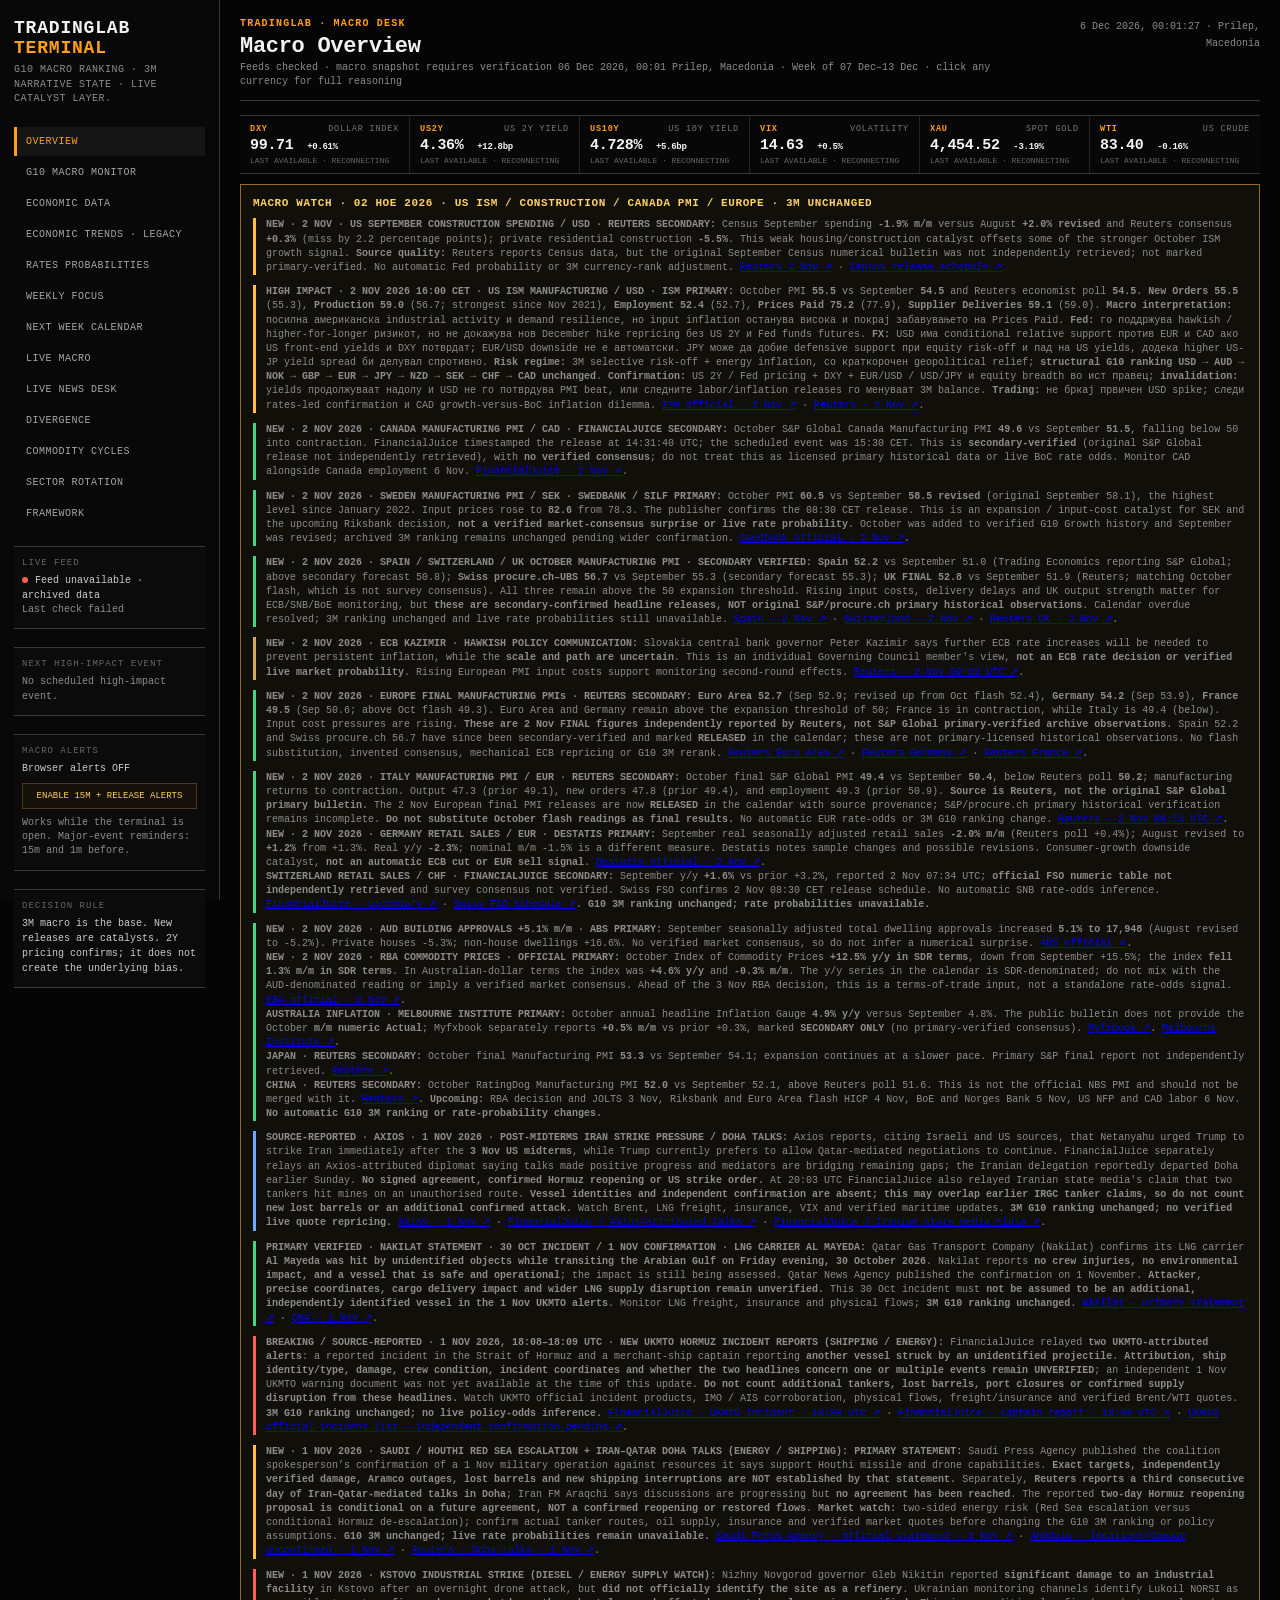
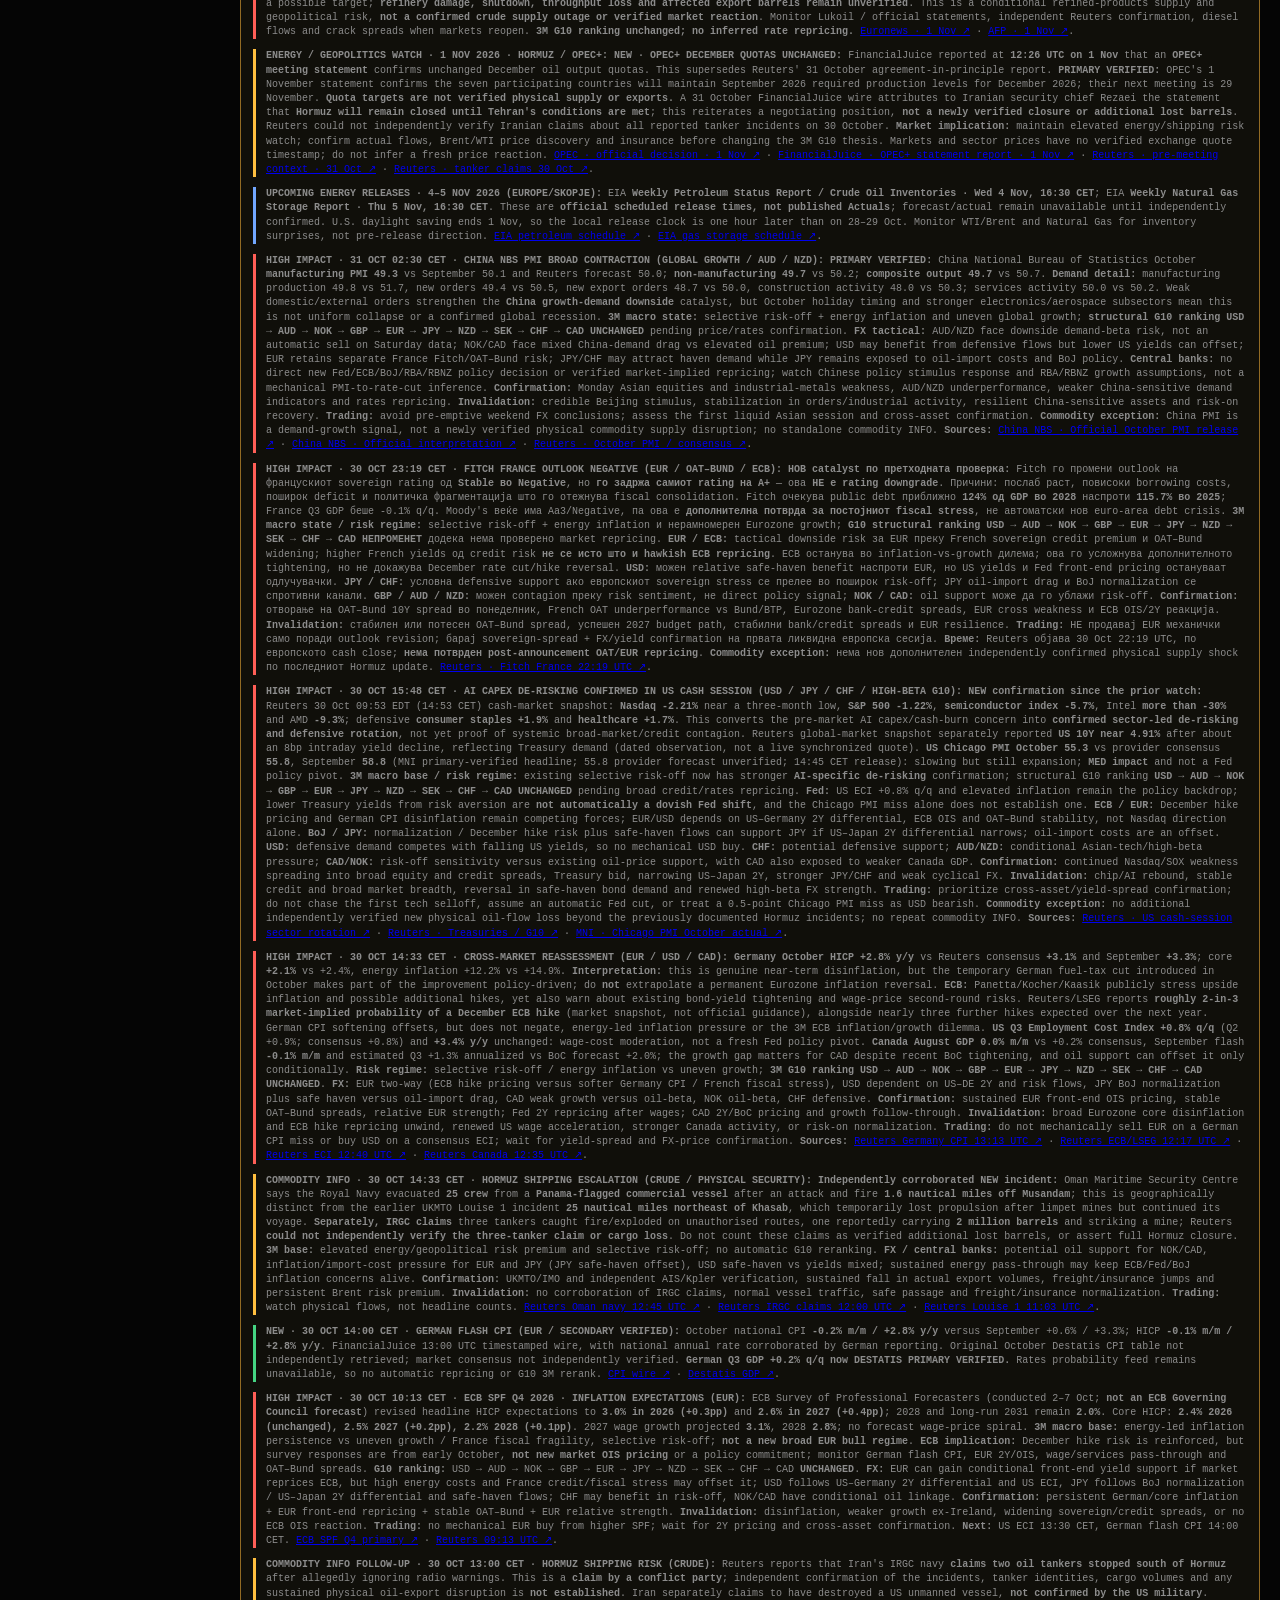
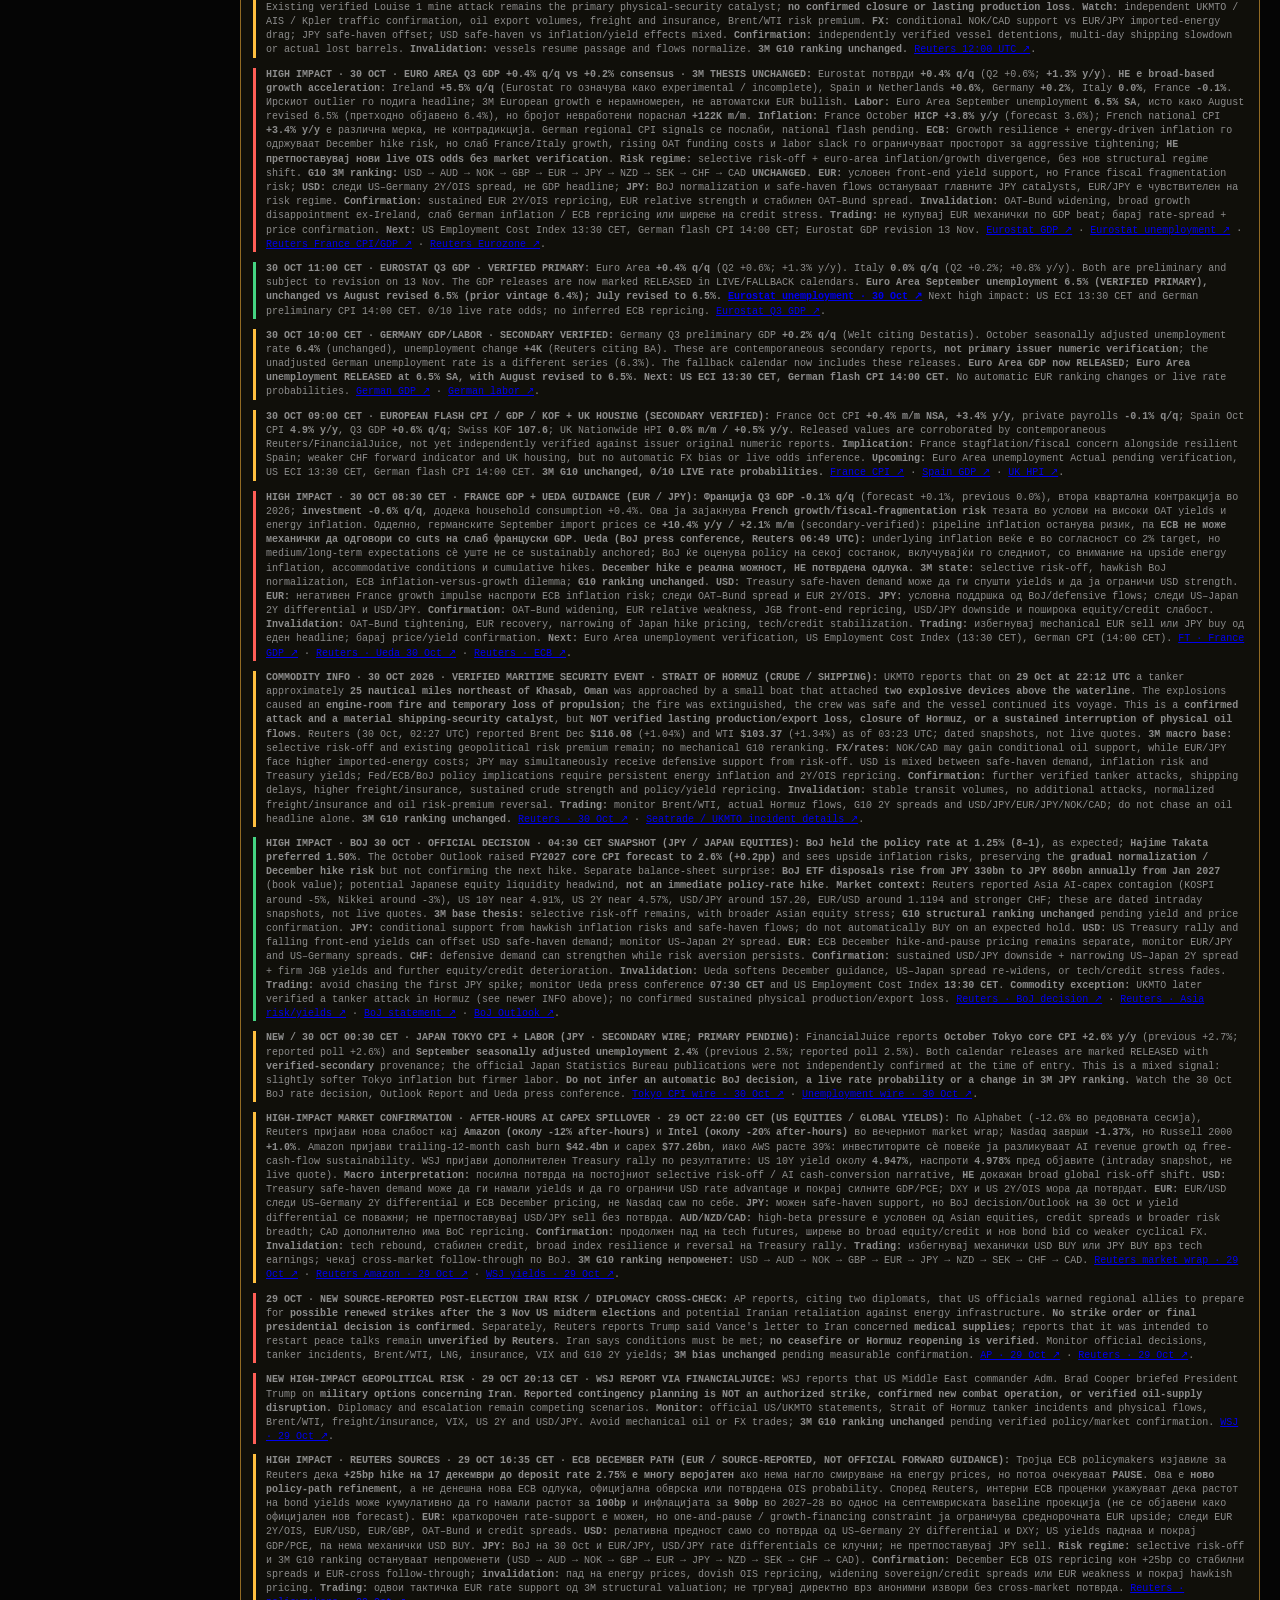
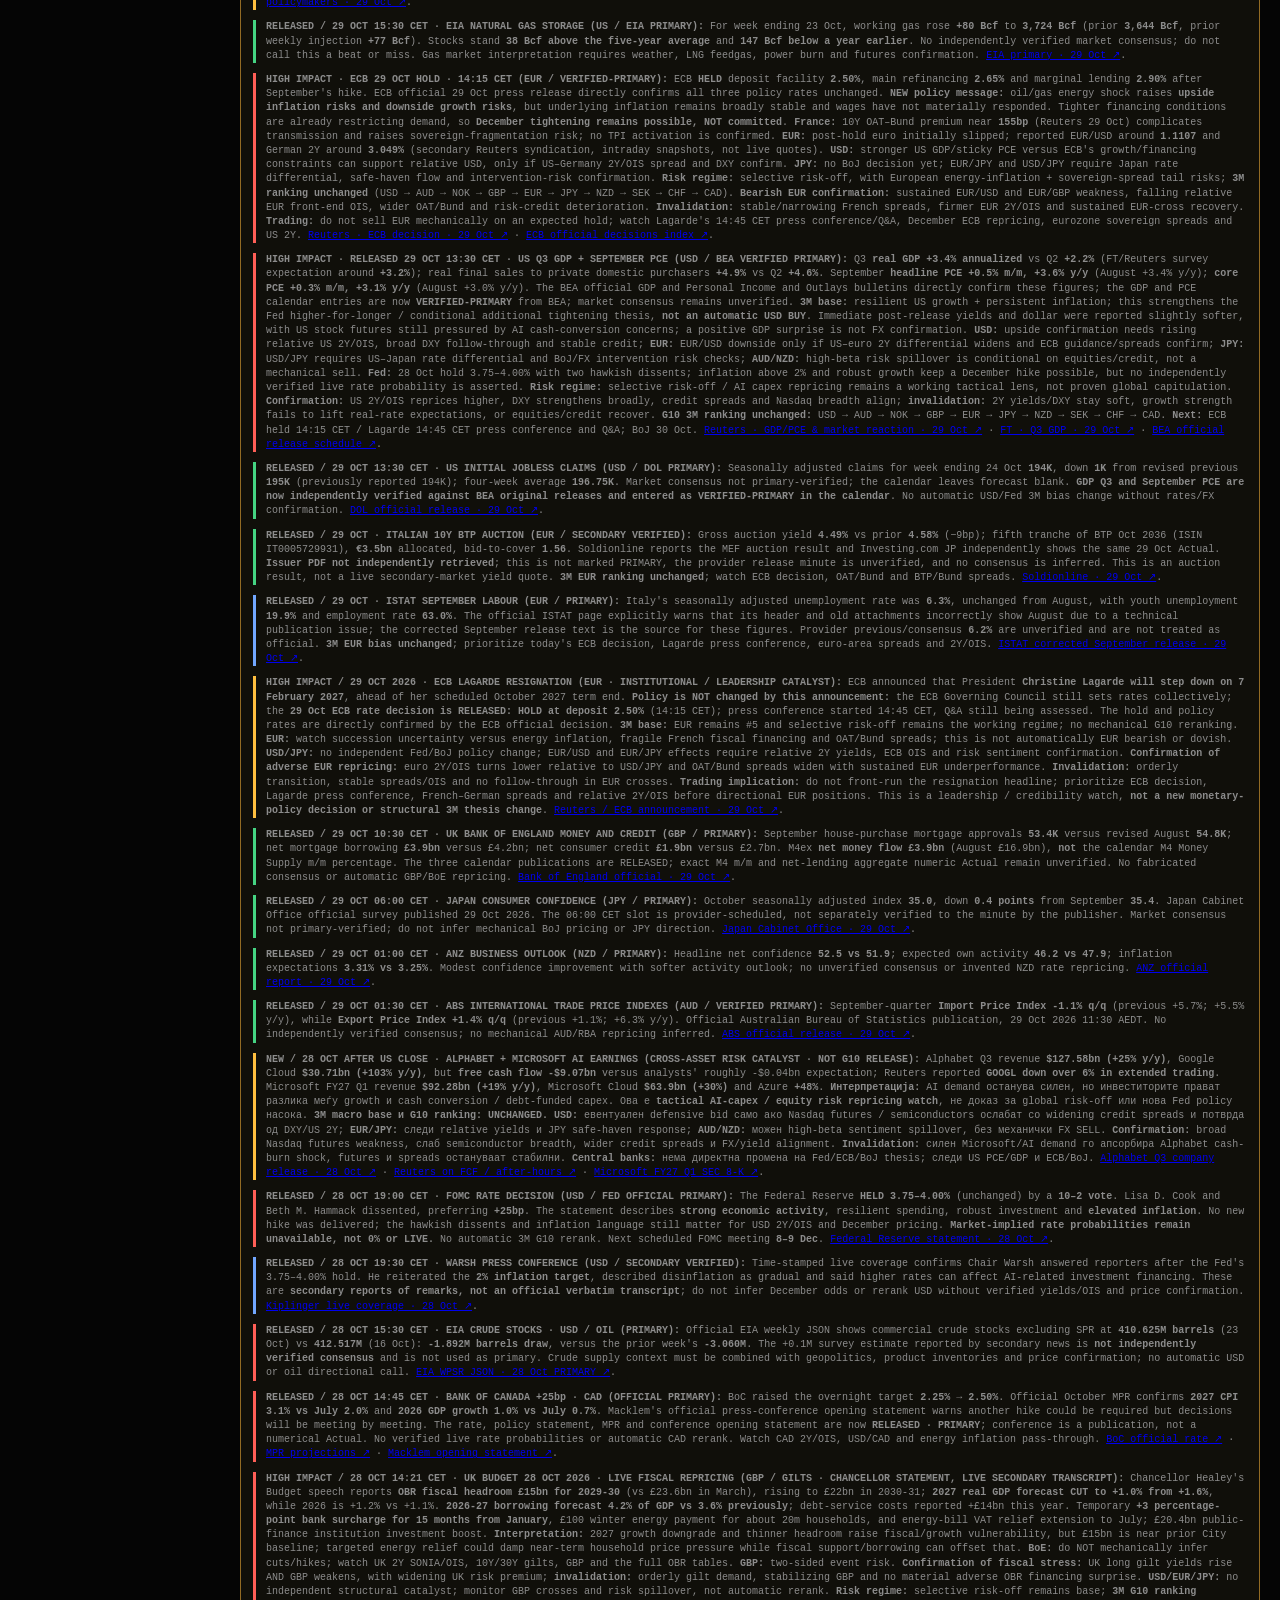
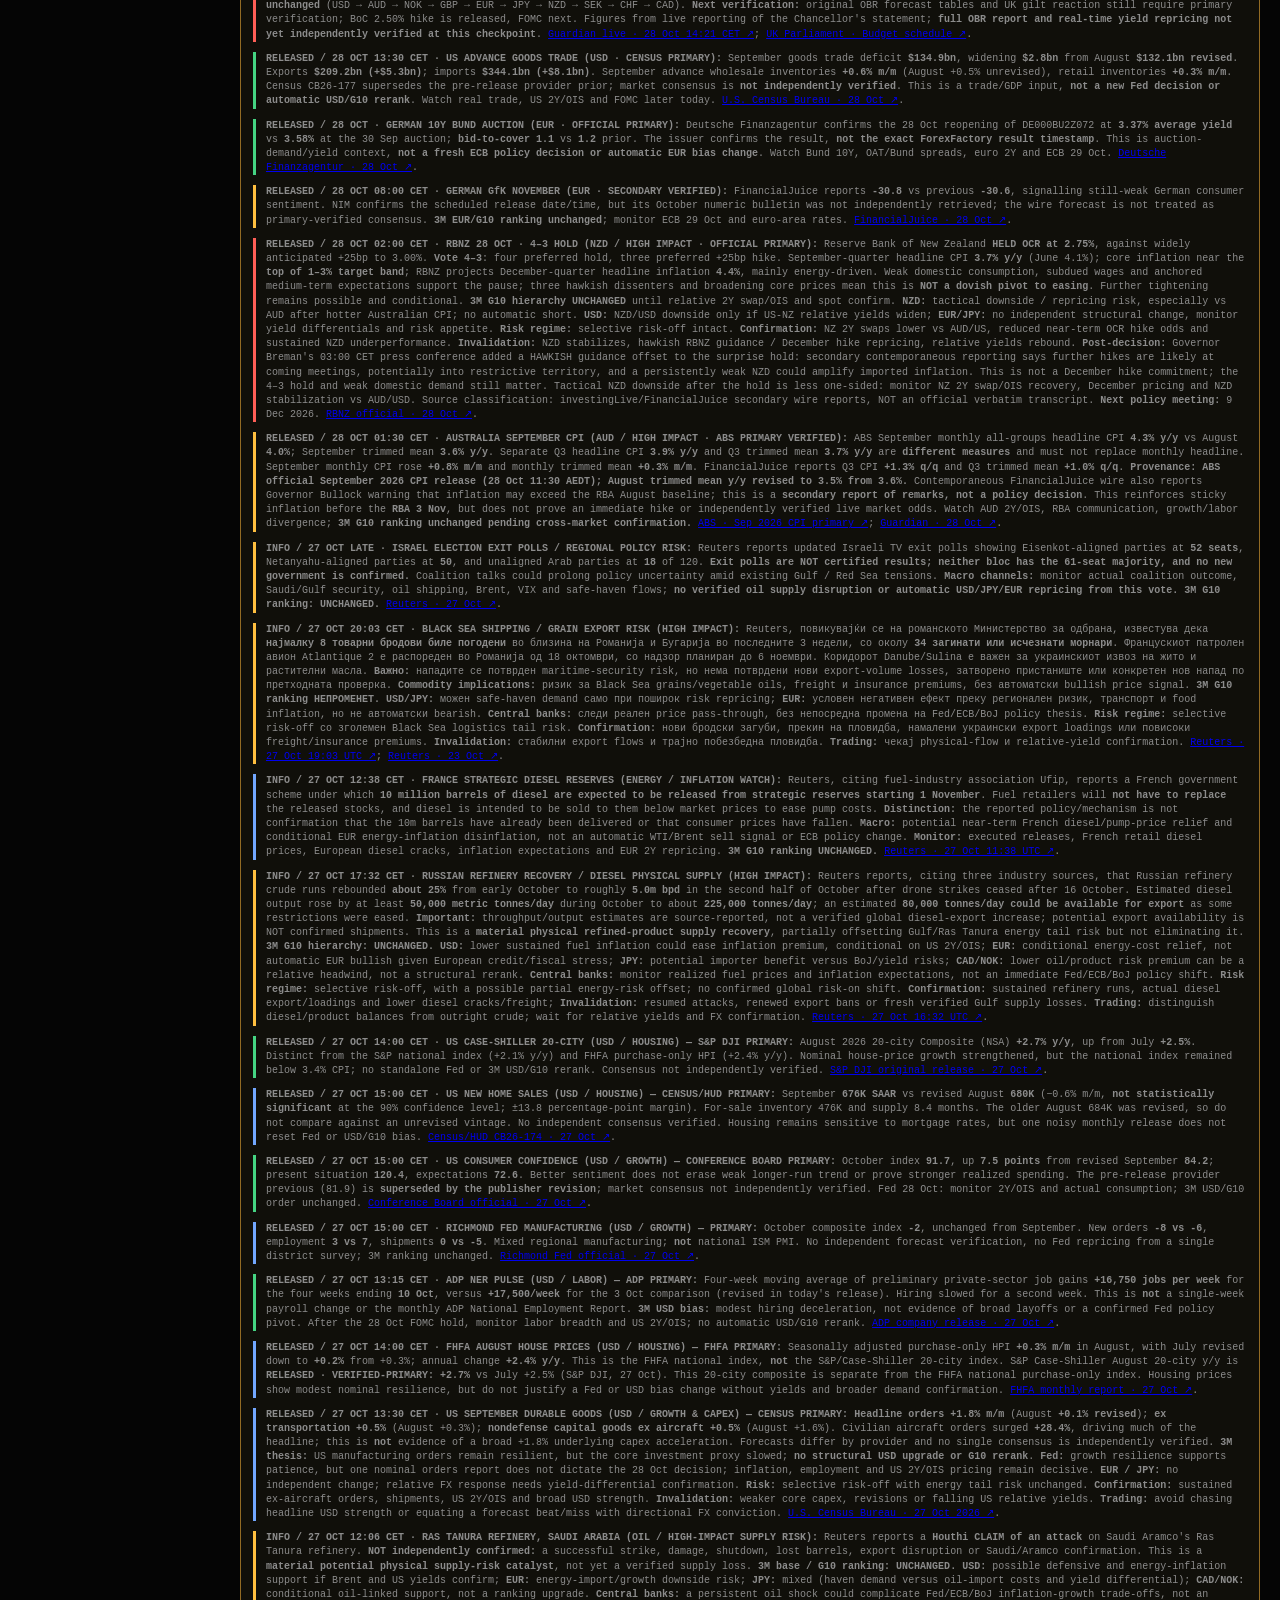
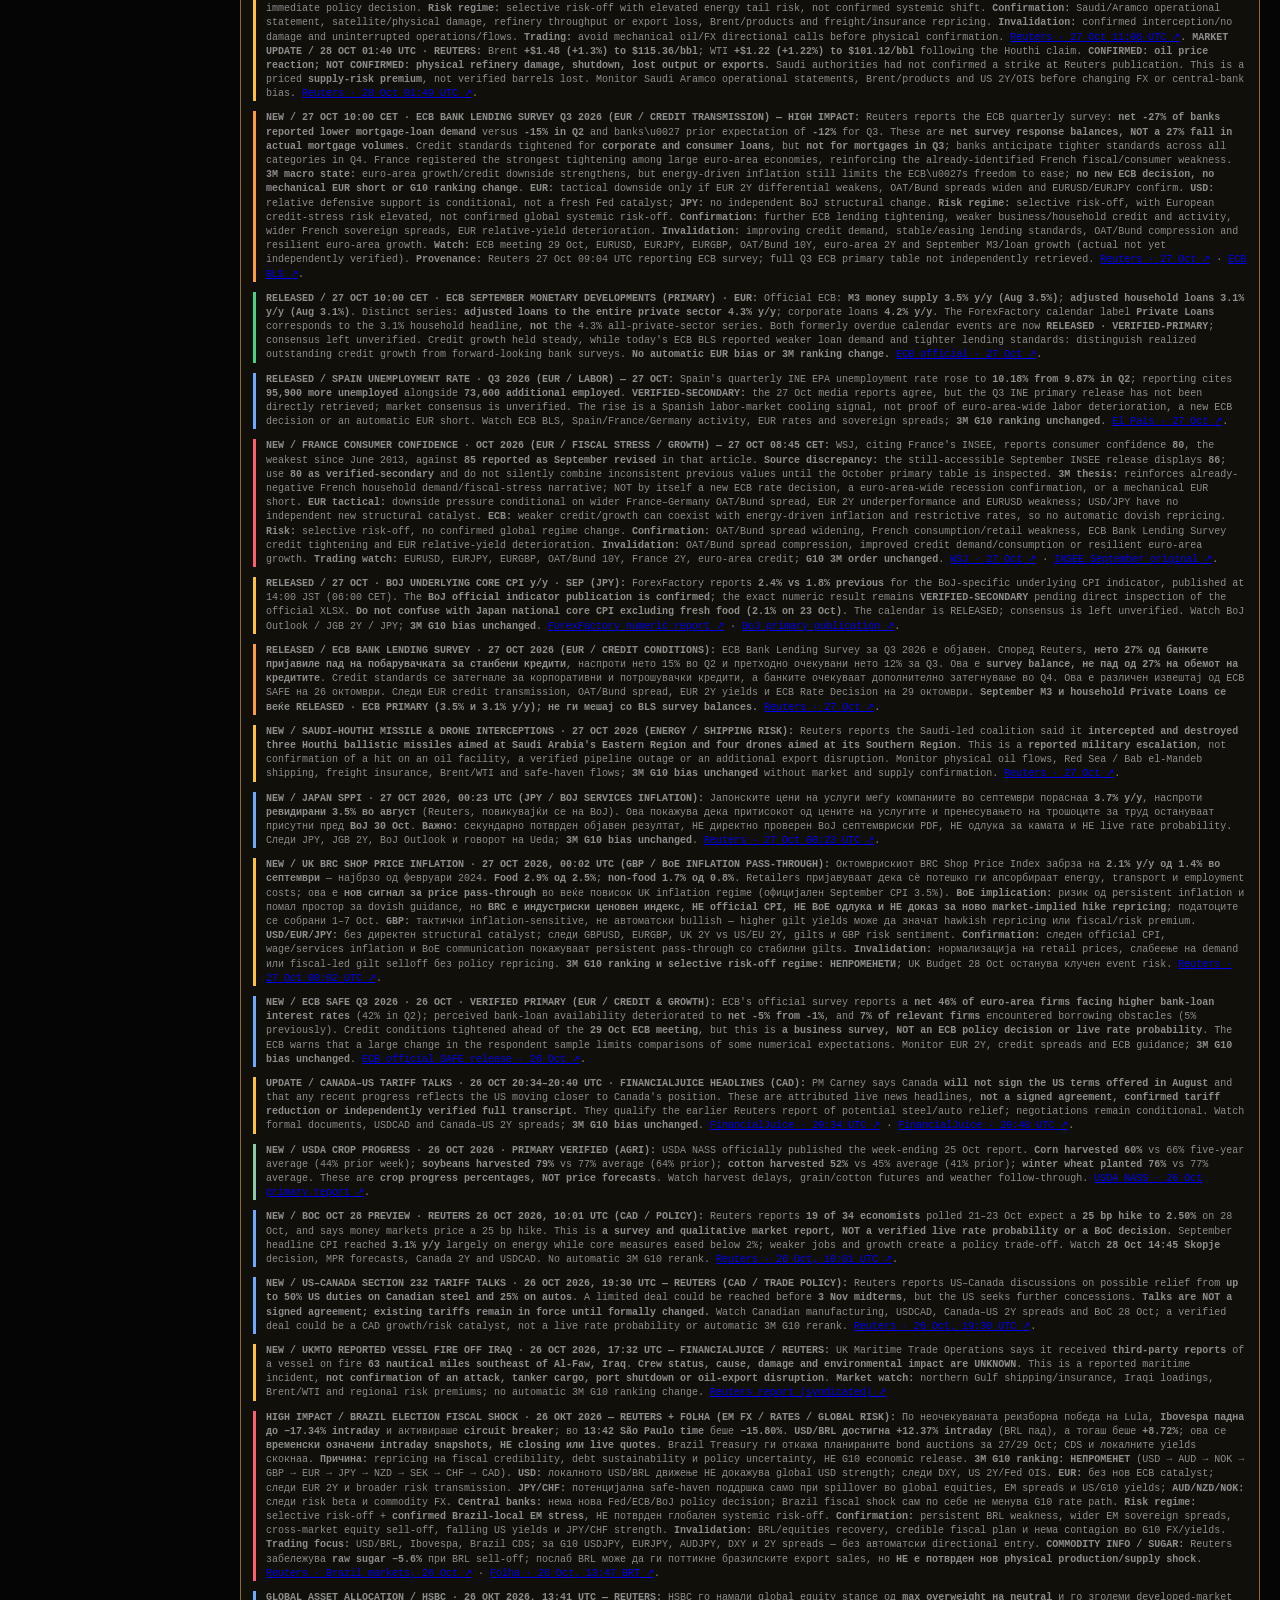
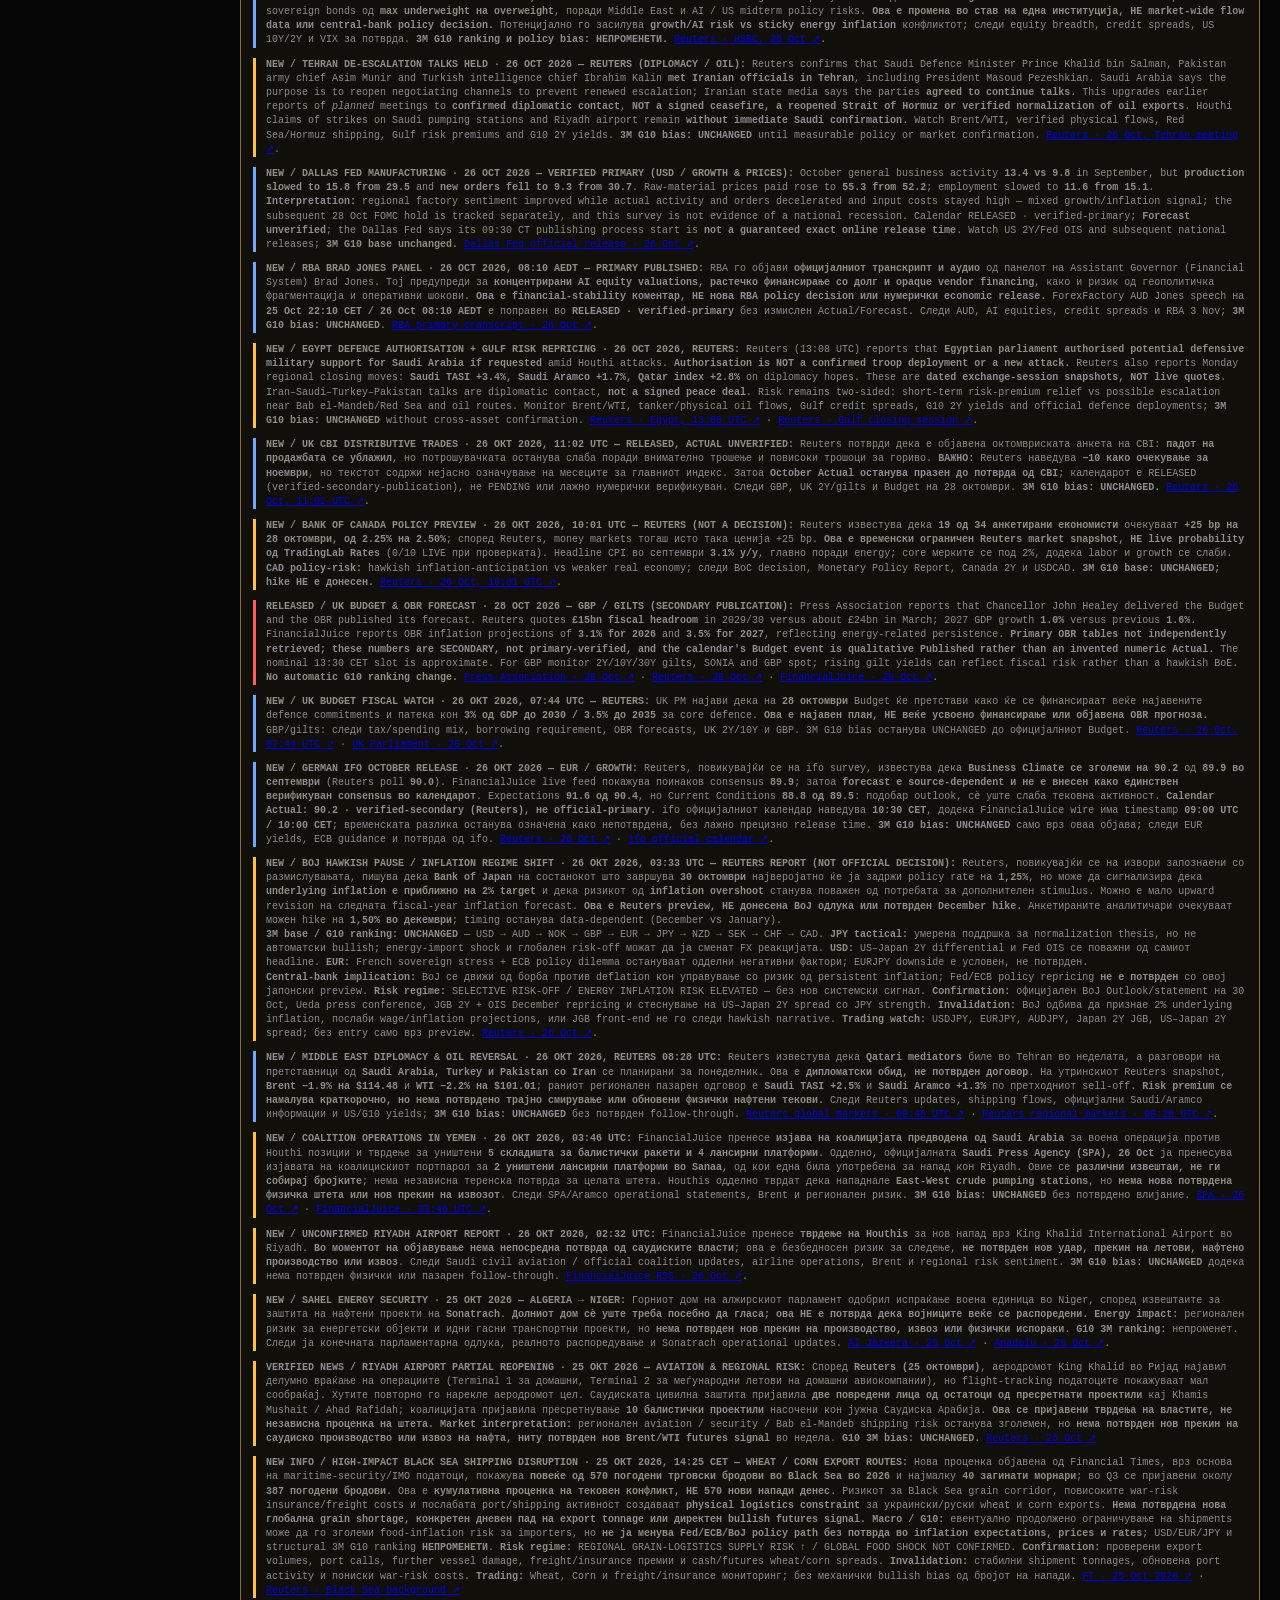
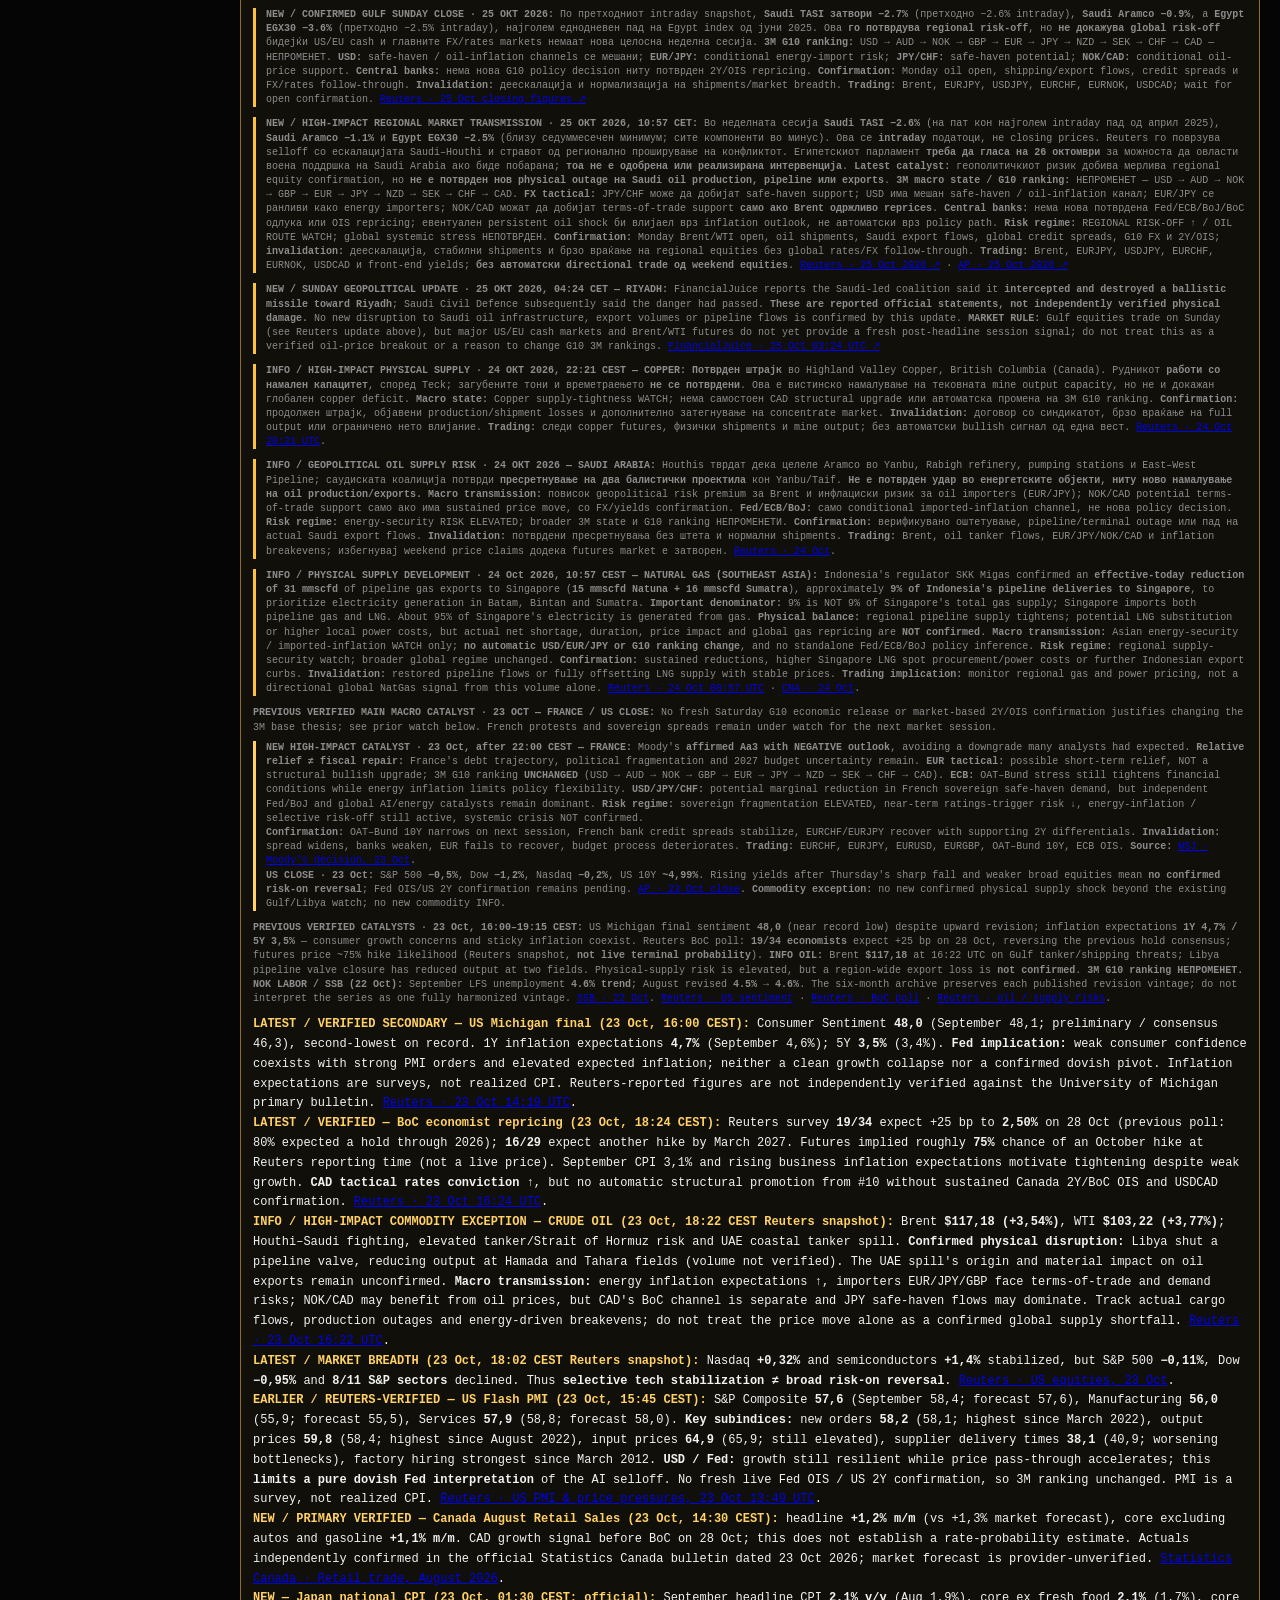
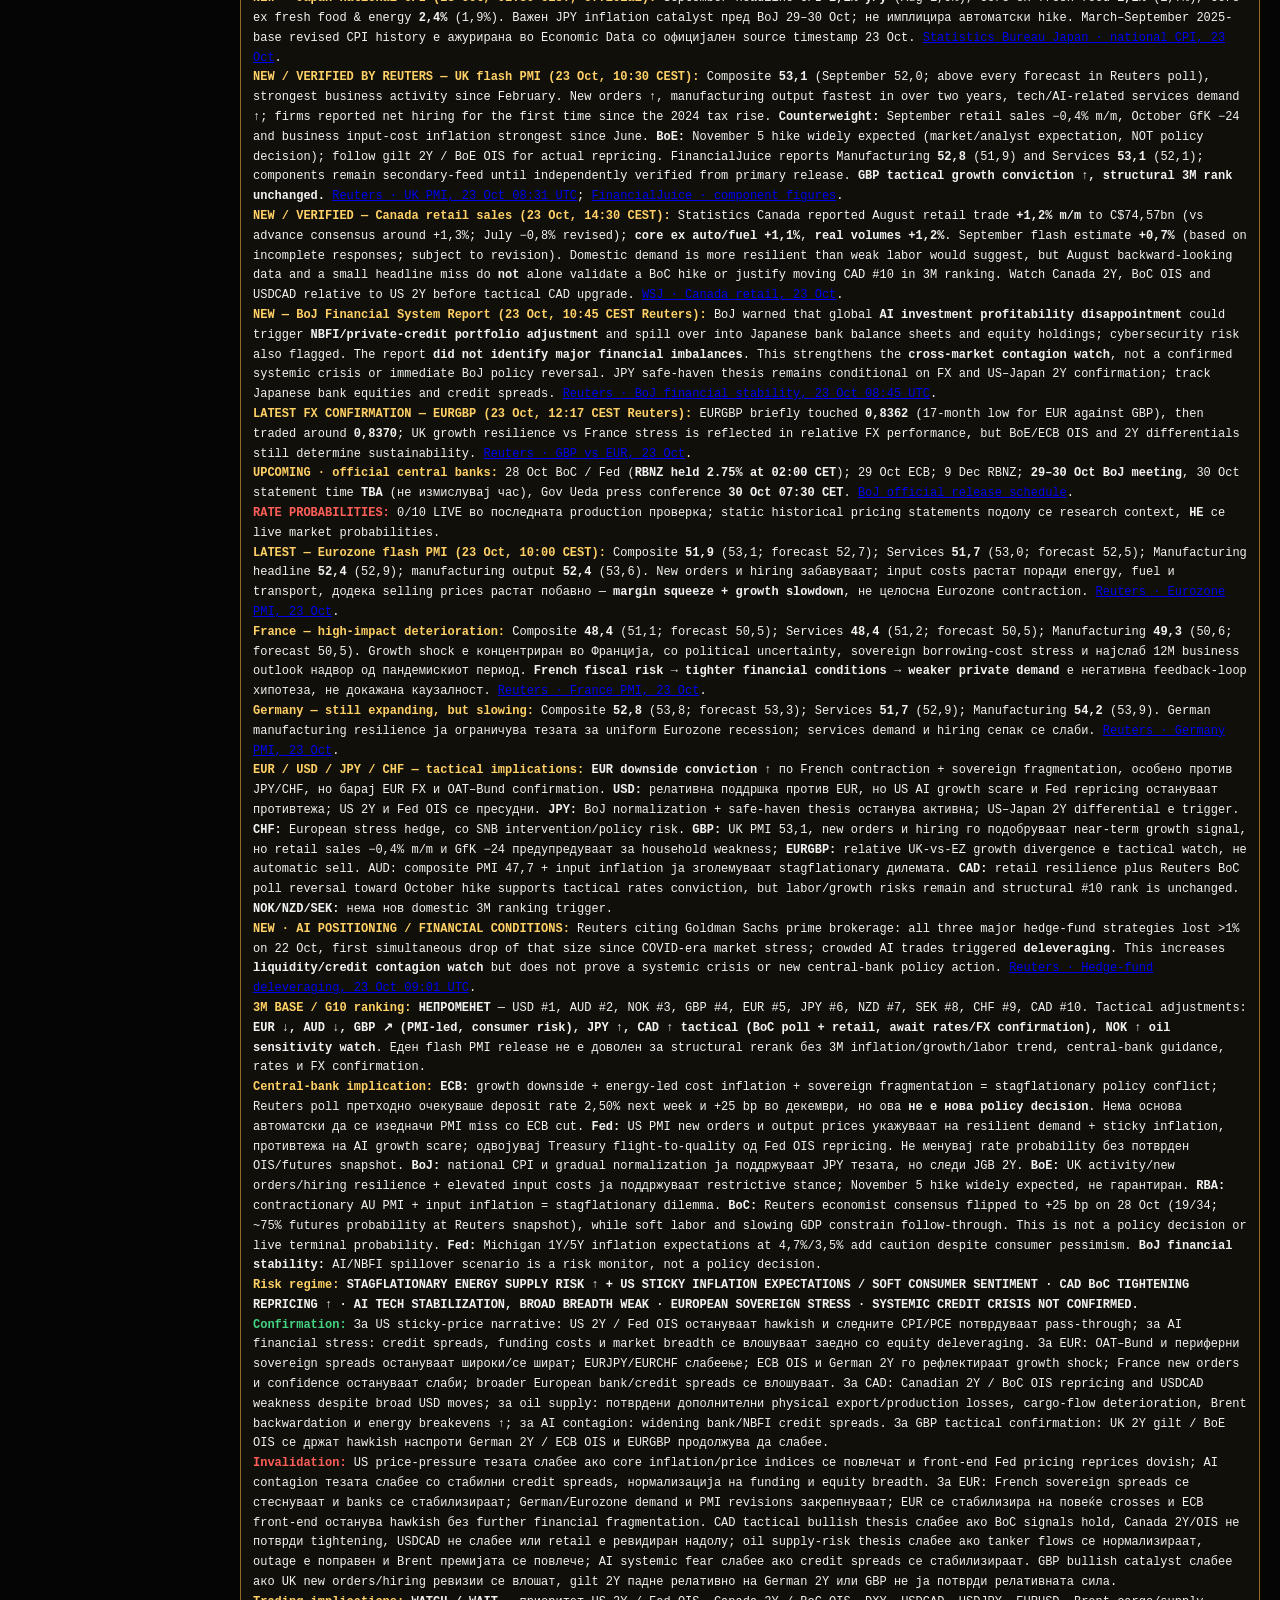
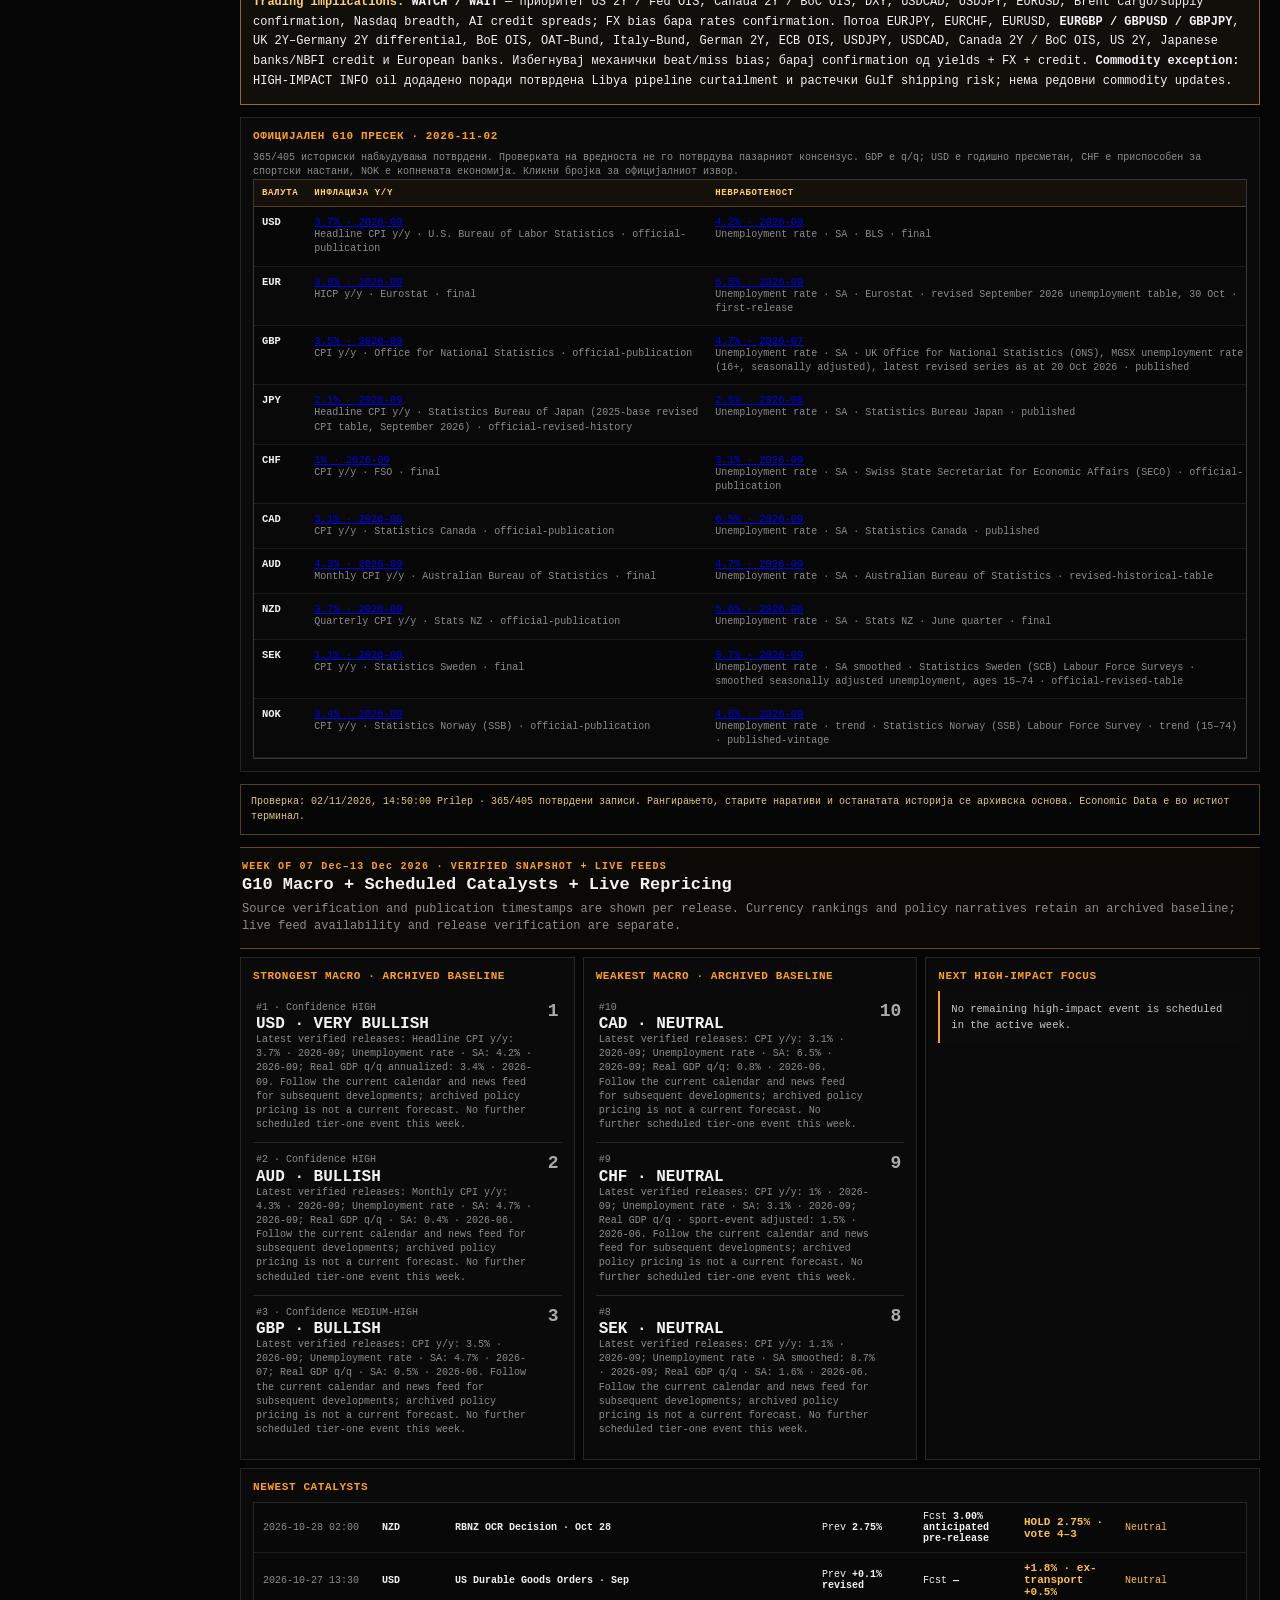
==== commit 4d848812: "Resolve Nov 2 US construction spending with Reuters-verified release and Weekly Focus" ====
--- a/index.html
+++ b/index.html
@@ -250,7 +250,7 @@
 <main class="main">
   <div class="top"><div><div class="kicker">TRADINGLAB · MACRO DESK</div><h1 id="title">Macro Overview</h1><div class="mini"><span id="dataFreshness">Updated live</span> · <span id="weekLabel">Current week</span> · click any currency for full reasoning</div></div><div class="meta"><span id="clock"></span></div></div>
   <div id="marketTape" class="market-tape"></div><section id="macroWatchAlert" class="card" style="margin-bottom:12px;border:1px solid #926b24;background:#100f0a">
-  <h3 style="color:#ffd166;margin-top:0">MACRO WATCH · 02 НОЕ 2026 · US ISM / CANADA PMI / EUROPE / HORMUZ · 3M UNCHANGED</h3><div class="mini" style="margin-bottom:10px;border-left:3px solid #ffbf3f;padding-left:10px"><b>HIGH IMPACT · 2 NOV 2026 16:00 CET · US ISM MANUFACTURING / USD · ISM PRIMARY:</b> October PMI <b>55.5</b> vs September <b>54.5</b> and Reuters economist poll <b>54.5</b>. <b>New Orders 55.5</b> (55.3), <b>Production 59.0</b> (56.7; strongest since Nov 2021), <b>Employment 52.4</b> (52.7), <b>Prices Paid 75.2</b> (77.9), <b>Supplier Deliveries 59.1</b> (59.0). <b>Macro interpretation:</b> посилна американска industrial activity и demand resilience, но input inflation останува висока и покрај забавувањето на Prices Paid. <b>Fed:</b> го поддржува hawkish / higher-for-longer ризикот, но не докажува нов December hike repricing без US 2Y и Fed funds futures. <b>FX:</b> USD има conditional relative support против EUR и CAD ако US front-end yields и DXY потврдат; EUR/USD downside не е автоматски. JPY може да добие defensive support при equity risk-off и пад на US yields, додека higher US-JP yield spread би делувал спротивно. <b>Risk regime:</b> 3M selective risk-off + energy inflation, со краткорочен geopolitical relief; <b>structural G10 ranking USD → AUD → NOK → GBP → EUR → JPY → NZD → SEK → CHF → CAD unchanged</b>. <b>Confirmation:</b> US 2Y / Fed pricing + DXY + EUR/USD / USD/JPY и equity breadth во ист правец; <b>invalidation:</b> yields продолжуваат надолу и USD не го потврдува PMI beat, или следните labor/inflation releases го менуваат 3M balance. <b>Trading:</b> не бркај првичен USD spike; следи rates-led confirmation и CAD growth-versus-BoC inflation dilemma. <a href="https://www.prnewswire.com/news-releases/manufacturing-pmi-at-55-5-october-2026-ism-manufacturing-pmi-report-302925617.html" target="_blank" rel="noopener noreferrer">ISM official · 2 Nov ↗</a> · <a href="https://www.reuters.com/world/us/us-manufacturing-picks-up-october-input-prices-stay-high-2026-11-02/" target="_blank" rel="noopener noreferrer">Reuters · 2 Nov ↗</a>.</div><div class="mini" style="margin-bottom:10px;border-left:3px solid #45d483;padding-left:10px"><b>NEW · 2 NOV 2026 · CANADA MANUFACTURING PMI / CAD · FINANCIALJUICE SECONDARY:</b> October S&amp;P Global Canada Manufacturing PMI <b>49.6</b> vs September <b>51.5</b>, falling below 50 into contraction. FinancialJuice timestamped the release at 14:31:40 UTC; the scheduled event was 15:30 CET. This is <b>secondary-verified</b> (original S&amp;P Global release not independently retrieved), with <b>no verified consensus</b>; do not treat this as licensed primary historical data or live BoC rate odds. Monitor CAD alongside Canada employment 6 Nov. <a href="https://www.financialjuice.com/News/9832738/Canadian-Manufacturing-PMI-Actual-496-Forecast---Previous-515.aspx?xy=rss" target="_blank" rel="noopener noreferrer">FinancialJuice · 2 Nov ↗</a>.</div><div class="mini" style="margin-bottom:10px;border-left:3px solid #45d483;padding-left:10px"><b>NEW · 2 NOV 2026 · SWEDEN MANUFACTURING PMI / SEK · SWEDBANK / SILF PRIMARY:</b> October PMI <b>60.5</b> vs September <b>58.5 revised</b> (original September 58.1), the highest level since January 2022. Input prices rose to <b>82.6</b> from 78.3. The publisher confirms the 08:30 CET release. This is an expansion / input-cost catalyst for SEK and the upcoming Riksbank decision, <b>not a verified market-consensus surprise or live rate probability</b>. October was added to verified G10 Growth history and September was revised; archived 3M ranking remains unchanged pending wider confirmation. <a href="https://www.swedbank.com/sv/newsroom/press-releases.details.pmi-%C3%B6kade-till-60%2C5-i-oktober-%E2%80%93-h%C3%B6gtryck-i-industrin.5B1F3126CEA348D2.html" target="_blank" rel="noopener noreferrer">Swedbank official · 2 Nov ↗</a>.</div><div class="mini" style="margin-bottom:10px;border-left:3px solid #45d483;padding-left:10px"><b>NEW · 2 NOV 2026 · SPAIN / SWITZERLAND / UK OCTOBER MANUFACTURING PMI · SECONDARY VERIFIED:</b> <b>Spain 52.2</b> vs September 51.0 (Trading Economics reporting S&amp;P Global; above secondary forecast 50.8); <b>Swiss procure.ch–UBS 56.7</b> vs September 55.3 (secondary forecast 55.3); <b>UK FINAL 52.8</b> vs September 51.9 (Reuters; matching October flash, which is not survey consensus). All three remain above the 50 expansion threshold. Rising input costs, delivery delays and UK output strength matter for ECB/SNB/BoE monitoring, but <b>these are secondary-confirmed headline releases, NOT original S&amp;P/procure.ch primary historical observations</b>. Calendar overdue resolved; 3M ranking unchanged and live rate probabilities still unavailable. <a href="https://tradingeconomics.com/spain/manufacturing-pmi/news/597201" target="_blank" rel="noopener noreferrer">Spain · 2 Nov ↗</a> · <a href="https://tradingeconomics.com/switzerland/manufacturing-pmi/news/597249" target="_blank" rel="noopener noreferrer">Switzerland · 2 Nov ↗</a> · <a href="https://www.reuters.com/world/uk/uk-october-manufacturing-pmi-shows-fastest-output-growth-two-years-2026-11-02/" target="_blank" rel="noopener noreferrer">Reuters UK · 2 Nov ↗</a>.</div><div class="mini" style="margin-bottom:10px;border-left:3px solid #d6aa51;padding-left:10px"><b>NEW · 2 NOV 2026 · ECB KAZIMIR · HAWKISH POLICY COMMUNICATION:</b> Slovakia central bank governor Peter Kazimir says further ECB rate increases will be needed to prevent persistent inflation, while the <b>scale and path are uncertain</b>. This is an individual Governing Council member's view, <b>not an ECB rate decision or verified live market probability</b>. Rising European PMI input costs support monitoring second-round effects. <a href="https://www.reuters.com/business/ecb-will-have-raise-rates-again-extent-uncertain-kazimir-says-2026-11-02/" target="_blank" rel="noopener noreferrer">Reuters · 2 Nov 09:02 UTC ↗</a>.</div><div class="mini" style="margin-bottom:10px;border-left:3px solid #45d483;padding-left:10px"><b>NEW · 2 NOV 2026 · EUROPE FINAL MANUFACTURING PMIs · REUTERS SECONDARY:</b> <b>Euro Area 52.7</b> (Sep 52.9; revised up from Oct flash 52.4), <b>Germany 54.2</b> (Sep 53.9), <b>France 49.5</b> (Sep 50.6; above Oct flash 49.3). Euro Area and Germany remain above the expansion threshold of 50; France is in contraction, while Italy is 49.4 (below). Input cost pressures are rising. <b>These are 2 Nov FINAL figures independently reported by Reuters, not S&amp;P Global primary-verified archive observations.</b> Spain 52.2 and Swiss procure.ch 56.7 have since been secondary-verified and marked <b>RELEASED</b> in the calendar; these are not primary-licensed historical observations. No flash substitution, invented consensus, mechanical ECB repricing or G10 3M rerank. <a href="https://www.reuters.com/world/europe/euro-zone-factory-growth-eases-october-remains-solid-pmi-shows-2026-11-02/" target="_blank" rel="noopener noreferrer">Reuters Euro Area ↗</a> · <a href="https://www.reuters.com/business/german-factory-activity-expands-steadily-october-pmi-shows-2026-11-02/" target="_blank" rel="noopener noreferrer">Reuters Germany ↗</a> · <a href="https://www.reuters.com/world/europe/french-manufacturing-back-contraction-october-pmi-shows-2026-11-02/" target="_blank" rel="noopener noreferrer">Reuters France ↗</a>.</div><div class="mini" style="margin-bottom:10px;border-left:3px solid #45d483;padding-left:10px"><b>NEW · 2 NOV 2026 · ITALY MANUFACTURING PMI / EUR · REUTERS SECONDARY:</b> October final S&P Global PMI <b>49.4</b> vs September <b>50.4</b>, below Reuters poll <b>50.2</b>; manufacturing returns to contraction. Output 47.3 (prior 49.1), new orders 47.8 (prior 49.4), and employment 49.3 (prior 50.9). <b>Source is Reuters, not the original S&P Global primary bulletin.</b> The 2 Nov European final PMI releases are now <b>RELEASED</b> in the calendar with source provenance; S&amp;P/procure.ch primary historical verification remains incomplete. <b>Do not substitute October flash readings as final results.</b> No automatic EUR rate-odds or 3M G10 ranking change. <a href="https://www.reuters.com/business/italian-manufacturing-sector-unexpectedly-contracts-october-pmi-shows-2026-11-02/" target="_blank" rel="noopener noreferrer">Reuters · 2 Nov 08:53 UTC ↗</a>.<br><b>NEW · 2 NOV 2026 · GERMANY RETAIL SALES / EUR · DESTATIS PRIMARY:</b> September real seasonally adjusted retail sales <b>-2.0% m/m</b> (Reuters poll +0.4%); August revised to <b>+1.2%</b> from +1.3%. Real y/y <b>-2.3%</b>; nominal m/m -1.5% is a different measure. Destatis notes sample changes and possible revisions. Consumer-growth downside catalyst, <b>not an automatic ECB cut or EUR sell signal</b>. <a href="https://www.destatis.de/DE/Presse/Pressemitteilungen/2026/11/PD26_383_45212.html" target="_blank" rel="noopener noreferrer">Destatis official · 2 Nov ↗</a>.<br><b>SWITZERLAND RETAIL SALES / CHF · FINANCIALJUICE SECONDARY:</b> September y/y <b>+1.6%</b> vs prior +3.2%, reported 2 Nov 07:34 UTC; <b>official FSO numeric table not independently retrieved</b> and survey consensus not verified. Swiss FSO confirms 2 Nov 08:30 CET release schedule. No automatic SNB rate-odds inference. <a href="https://www.financialjuice.com/News/9832195/Swiss-Retail-Sales-YoY-Actual-16-Forecast---Previous-32.aspx?xy=rss" target="_blank" rel="noopener noreferrer">FinancialJuice · secondary ↗</a> · <a href="https://statistik.admin.ch/en/agenda/2026-0232" target="_blank" rel="noopener noreferrer">Swiss FSO schedule ↗</a>. <b>G10 3M ranking unchanged; rate probabilities unavailable.</b></div><div class="mini" style="margin-bottom:10px;border-left:3px solid #45d483;padding-left:10px"><b>NEW · 2 NOV 2026 · AUD BUILDING APPROVALS +5.1% m/m · ABS PRIMARY:</b> September seasonally adjusted total dwelling approvals increased <b>5.1% to 17,948</b> (August revised to -5.2%). Private houses -5.3%; non-house dwellings +16.6%. No verified market consensus, so do not infer a numerical surprise. <a href="https://www.abs.gov.au/statistics/industry/building-and-construction/building-approvals-australia/sep-2026" target="_blank" rel="noopener noreferrer">ABS official ↗</a>.<br><b>NEW · 2 NOV 2026 · RBA COMMODITY PRICES · OFFICIAL PRIMARY:</b> October Index of Commodity Prices <b>+12.5% y/y in SDR terms</b>, down from September +15.5%; the index <b>fell 1.3% m/m in SDR terms</b>. In Australian-dollar terms the index was <b>+4.6% y/y</b> and <b>-0.3% m/m</b>. The y/y series in the calendar is SDR-denominated; do not mix with the AUD-denominated reading or imply a verified market consensus. Ahead of the 3 Nov RBA decision, this is a terms-of-trade input, not a standalone rate-odds signal. <a href="https://www.rba.gov.au/statistics/frequency/commodity-prices/2026/icp-1026.html" target="_blank" rel="noopener noreferrer">RBA official · 2 Nov ↗</a>.<br><b>AUSTRALIA INFLATION · MELBOURNE INSTITUTE PRIMARY:</b> October annual headline Inflation Gauge <b>4.9% y/y</b> versus September 4.8%. The public bulletin does not provide the October <b>m/m numeric Actual</b>; Myfxbook separately reports <b>+0.5% m/m</b> vs prior +0.3%, marked <b>SECONDARY ONLY</b> (no primary-verified consensus). <a href="https://www.myfxbook.com/forex-economic-calendar/australia/td-mi-inflation-gauge-mom" target="_blank" rel="noopener noreferrer">Myfxbook ↗</a>. <a href="https://melbourneinstitute.unimelb.edu.au/news/news/macroeconomics/inflation-gauge" target="_blank" rel="noopener noreferrer">Melbourne Institute ↗</a>.<br><b>JAPAN · REUTERS SECONDARY:</b> October final Manufacturing PMI <b>53.3</b> vs September 54.1; expansion continues at a slower pace. Primary S&amp;P final report not independently retrieved. <a href="https://www.reuters.com/world/asia-pacific/japans-october-factory-growth-slows-costs-pick-up-pmi-shows-2026-11-02/" target="_blank" rel="noopener noreferrer">Reuters ↗</a>.<br><b>CHINA · REUTERS SECONDARY:</b> October RatingDog Manufacturing PMI <b>52.0</b> vs September 52.1, above Reuters poll 51.6. This is not the official NBS PMI and should not be merged with it. <a href="https://www.reuters.com/world/asia-pacific/china-factory-growth-slows-october-export-orders-ease-private-pmi-shows-2026-11-02/" target="_blank" rel="noopener noreferrer">Reuters ↗</a>. <b>Upcoming:</b> RBA decision and JOLTS 3 Nov, Riksbank and Euro Area flash HICP 4 Nov, BoE and Norges Bank 5 Nov, US NFP and CAD labor 6 Nov. <b>No automatic G10 3M ranking or rate-probability changes.</b></div><div class="mini" style="margin-bottom:10px;border-left:3px solid #72a7ff;padding-left:10px"><b>SOURCE-REPORTED · AXIOS · 1 NOV 2026 · POST-MIDTERMS IRAN STRIKE PRESSURE / DOHA TALKS:</b> Axios reports, citing Israeli and US sources, that Netanyahu urged Trump to strike Iran immediately after the <b>3 Nov US midterms</b>, while Trump currently prefers to allow Qatar-mediated negotiations to continue. FinancialJuice separately relays an Axios-attributed diplomat saying talks made positive progress and mediators are bridging remaining gaps; the Iranian delegation reportedly departed Doha earlier Sunday. <b>No signed agreement, confirmed Hormuz reopening or US strike order.</b> At 20:03 UTC FinancialJuice also relayed Iranian state media's claim that two tankers hit mines on an unauthorised route. <b>Vessel identities and independent confirmation are absent; this may overlap earlier IRGC tanker claims, so do not count new lost barrels or an additional confirmed attack.</b> Watch Brent, LNG freight, insurance, VIX and verified maritime updates. <b>3M G10 ranking unchanged; no verified live quote repricing.</b> <a href="https://www.axios.com/2026/11/01/trump-netanyahu-iran-negotiations-war" target="_blank" rel="noopener noreferrer">Axios · 1 Nov ↗</a> · <a href="https://www.financialjuice.com/News/9831585/Talks-progressed-positively-mediators-are-working-to-bridge-remaining-gaps-concerns-between-both-sides---Axios-citing-diplomat-involved-in-US-Iran-talks.aspx?xy=rss" target="_blank" rel="noopener noreferrer">FinancialJuice / Axios-attributed talks ↗</a> · <a href="https://www.financialjuice.com/News/9831589/Two-oil-tankers-strike-mines-on-unauthorized-route-in-Strait-of-Hormuz-Irans-state-media.aspx?xy=rss" target="_blank" rel="noopener noreferrer">FinancialJuice / Iranian state media claim ↗</a>.</div><div class="mini" style="margin-bottom:10px;border-left:3px solid #45d483;padding-left:10px"><b>PRIMARY VERIFIED · NAKILAT STATEMENT · 30 OCT INCIDENT / 1 NOV CONFIRMATION · LNG CARRIER AL MAYEDA:</b> Qatar Gas Transport Company (Nakilat) confirms its LNG carrier <b>Al Mayeda was hit by unidentified objects while transiting the Arabian Gulf on Friday evening, 30 October 2026</b>. Nakilat reports <b>no crew injuries, no environmental impact, and a vessel that is safe and operational</b>; the impact is still being assessed. Qatar News Agency published the confirmation on 1 November. <b>Attacker, precise coordinates, cargo delivery impact and wider LNG supply disruption remain unverified.</b> This 30 Oct incident must <b>not be assumed to be an additional, independently identified vessel in the 1 Nov UKMTO alerts</b>. Monitor LNG freight, insurance and physical flows; <b>3M G10 ranking unchanged</b>. <a href="https://nakilat.com/al-mayeda-vessel-incident-in-the-arabian-gulf/" target="_blank" rel="noopener noreferrer">Nakilat · primary statement ↗</a> · <a href="https://qna.org.qa/en/news/news-details?date=1%2F11%2F2026&amp;id=qatar-gas-transport-company-announces-one-of-its-vessels-attacked-in-arabian-gulf" target="_blank" rel="noopener noreferrer">QNA · 1 Nov ↗</a>.</div><div class="mini" style="margin-bottom:10px;border-left:3px solid #ff5f57;padding-left:10px"><b>BREAKING / SOURCE-REPORTED · 1 NOV 2026, 18:08–18:09 UTC · NEW UKMTO HORMUZ INCIDENT REPORTS (SHIPPING / ENERGY):</b> FinancialJuice relayed <b>two UKMTO-attributed alerts</b>: a reported incident in the Strait of Hormuz and a merchant-ship captain reporting <b>another vessel struck by an unidentified projectile</b>. <b>Attribution, ship identity/type, damage, crew condition, incident coordinates and whether the two headlines concern one or multiple events remain UNVERIFIED</b>; an independent 1 Nov UKMTO warning document was not yet available at the time of this update. <b>Do not count additional tankers, lost barrels, port closures or confirmed supply disruption from these headlines.</b> Watch UKMTO official incident products, IMO / AIS corroboration, physical flows, freight/insurance and verified Brent/WTI quotes. <b>3M G10 ranking unchanged; no live policy-odds inference.</b> <a href="https://www.financialjuice.com/News/9831556/UKMTO-reports-incident-in-Strait-of-Hormuz.aspx?xy=rss" target="_blank" rel="noopener noreferrer">FinancialJuice · UKMTO incident · 18:08 UTC ↗</a> · <a href="https://www.financialjuice.com/News/9831557/Ukmto-captain-of-merchant-ship-reports-another-vessel-hit-by-unidentified-projectile.aspx?xy=rss" target="_blank" rel="noopener noreferrer">FinancialJuice · captain report · 18:09 UTC ↗</a> · <a href="https://www.ukmto.org/recent-incidents" target="_blank" rel="noopener noreferrer">UKMTO official incident list · independent confirmation pending ↗</a>.</div><div class="mini" style="margin-bottom:10px;border-left:3px solid #ffbf3f;padding-left:10px"><b>NEW · 1 NOV 2026 · SAUDI / HOUTHI RED SEA ESCALATION + IRAN–QATAR DOHA TALKS (ENERGY / SHIPPING):</b> <b>PRIMARY STATEMENT:</b> Saudi Press Agency published the coalition spokesperson’s confirmation of a 1 Nov military operation against resources it says support Houthi missile and drone capabilities. <b>Exact targets, independently verified damage, Aramco outages, lost barrels and new shipping interruptions are NOT established by that statement.</b> Separately, <b>Reuters reports a third consecutive day of Iran–Qatar-mediated talks in Doha</b>; Iran FM Araqchi says discussions are progressing but <b>no agreement has been reached</b>. The reported <b>two-day Hormuz reopening proposal is conditional on a future agreement, NOT a confirmed reopening or restored flows</b>. <b>Market watch:</b> two-sided energy risk (Red Sea escalation versus conditional Hormuz de-escalation); confirm actual tanker routes, oil supply, insurance and verified market quotes before changing the G10 3M ranking or policy assumptions. <b>G10 3M unchanged; live rate probabilities remain unavailable.</b> <a href="https://www.spa.gov.sa/N2715448" target="_blank" rel="noopener noreferrer">Saudi Press Agency · official statement · 1 Nov ↗</a> · <a href="https://www.aa.com.tr/en/middle-east/saudi-led-coalition-launches-operation-to-neutralize-houthi-military-resources-in-yemen/4108105" target="_blank" rel="noopener noreferrer">Anadolu · locations/damage unconfirmed · 1 Nov ↗</a> · <a href="https://www.reuters.com/world/middle-east/iranian-negotiators-doha-continue-talks-end-us-iran-war-official-says-2026-11-01/" target="_blank" rel="noopener noreferrer">Reuters · Doha talks · 1 Nov ↗</a>.</div><div class="mini" style="margin-bottom:10px;border-left:3px solid #ff5f57;padding-left:10px"><b>NEW · 1 NOV 2026 · KSTOVO INDUSTRIAL STRIKE (DIESEL / ENERGY SUPPLY WATCH):</b> Nizhny Novgorod governor Gleb Nikitin reported <b>significant damage to an industrial facility</b> in Kstovo after an overnight drone attack, but <b>did not officially identify the site as a refinery</b>. Ukrainian monitoring channels identify Lukoil NORSI as a possible target; <b>refinery damage, shutdown, throughput loss and affected export barrels remain unverified</b>. This is a conditional refined-products supply and geopolitical risk, <b>not a confirmed crude supply outage or verified market reaction</b>. Monitor Lukoil / official statements, independent Reuters confirmation, diesel flows and crack spreads when markets reopen. <b>3M G10 ranking unchanged; no inferred rate repricing.</b> <a href="https://www.euronews.com/2026/11/01/russia-says-massive-drone-attack-targeted-industrial-enterprise-amid-reports-oil-refinery-" target="_blank" rel="noopener noreferrer">Euronews · 1 Nov ↗</a> · <a href="https://www.bssnews.net/international/440608" target="_blank" rel="noopener noreferrer">AFP · 1 Nov ↗</a>.</div><div class="mini" style="margin-bottom:10px;border-left:3px solid #ffbf3f;padding-left:10px"><b>ENERGY / GEOPOLITICS WATCH · 1 NOV 2026 · HORMUZ / OPEC+:</b> <b>NEW · OPEC+ DECEMBER QUOTAS UNCHANGED:</b> FinancialJuice reported at <b>12:26 UTC on 1 Nov</b> that an <b>OPEC+ meeting statement</b> confirms unchanged December oil output quotas. This supersedes Reuters' 31 October agreement-in-principle report. <b>PRIMARY VERIFIED:</b> OPEC's 1 November statement confirms the seven participating countries will maintain September 2026 required production levels for December 2026; their next meeting is 29 November. <b>Quota targets are not verified physical supply or exports.</b> A 31 October FinancialJuice wire attributes to Iranian security chief Rezaei the statement that <b>Hormuz will remain closed until Tehran's conditions are met</b>; this reiterates a negotiating position, <b>not a newly verified closure or additional lost barrels</b>. Reuters could not independently verify Iranian claims about all reported tanker incidents on 30 October. <b>Market implication:</b> maintain elevated energy/shipping risk watch; confirm actual flows, Brent/WTI price discovery and insurance before changing the 3M G10 thesis. Markets and sector prices have no verified exchange quote timestamp; do not infer a fresh price reaction. <a href="https://www.opec.org/pr-detail/620-1-november-2026.html" target="_blank" rel="noopener noreferrer">OPEC · official decision · 1 Nov ↗</a> · <a href="https://www.financialjuice.com/News/9831435/OPEC-keeps-oil-output-quotas-unchanged-for-December-at-Sunday-meeting-statement.aspx?xy=rss" target="_blank" rel="noopener noreferrer">FinancialJuice · OPEC+ statement report · 1 Nov ↗</a> · <a href="https://www.reuters.com/business/energy/opec-set-keep-production-targets-unchanged-december-source-says-2026-10-31/" target="_blank" rel="noopener noreferrer">Reuters · pre-meeting context · 31 Oct ↗</a> · <a href="https://www.reuters.com/world/middle-east/irans-irgc-navy-says-two-tankers-stopped-south-hormuz-after-incidents-2026-10-30/" target="_blank" rel="noopener noreferrer">Reuters · tanker claims 30 Oct ↗</a>.</div><div class="mini" style="margin-bottom:10px;border-left:3px solid #72a7ff;padding-left:10px"><b>UPCOMING ENERGY RELEASES · 4–5 NOV 2026 (EUROPE/SKOPJE):</b> EIA <b>Weekly Petroleum Status Report / Crude Oil Inventories · Wed 4 Nov, 16:30 CET</b>; EIA <b>Weekly Natural Gas Storage Report · Thu 5 Nov, 16:30 CET</b>. These are <b>official scheduled release times, not published Actuals</b>; forecast/actual remain unavailable until independently confirmed. U.S. daylight saving ends 1 Nov, so the local release clock is one hour later than on 28–29 Oct. Monitor WTI/Brent and Natural Gas for inventory surprises, not pre-release direction. <a href="https://www.eia.gov/petroleum/supply/weekly/schedule.php" target="_blank" rel="noopener noreferrer">EIA petroleum schedule ↗</a> · <a href="https://ir.eia.gov/ngs/schedule.html" target="_blank" rel="noopener noreferrer">EIA gas storage schedule ↗</a>.</div><div class="mini" style="margin-bottom:10px;border-left:3px solid #ff5f57;padding-left:10px"><b>HIGH IMPACT · 31 OCT 02:30 CET · CHINA NBS PMI BROAD CONTRACTION (GLOBAL GROWTH / AUD / NZD):</b> <b>PRIMARY VERIFIED:</b> China National Bureau of Statistics October <b>manufacturing PMI 49.3</b> vs September 50.1 and Reuters forecast 50.0; <b>non-manufacturing 49.7</b> vs 50.2; <b>composite output 49.7</b> vs 50.7. <b>Demand detail:</b> manufacturing production 49.8 vs 51.7, new orders 49.4 vs 50.5, new export orders 48.7 vs 50.0, construction activity 48.0 vs 50.3; services activity 50.0 vs 50.2. Weak domestic/external orders strengthen the <b>China growth-demand downside</b> catalyst, but October holiday timing and stronger electronics/aerospace subsectors mean this is not uniform collapse or a confirmed global recession. <b>3M macro state:</b> selective risk-off + energy inflation and uneven global growth; <b>structural G10 ranking USD → AUD → NOK → GBP → EUR → JPY → NZD → SEK → CHF → CAD UNCHANGED</b> pending price/rates confirmation. <b>FX tactical:</b> AUD/NZD face downside demand-beta risk, not an automatic sell on Saturday data; NOK/CAD face mixed China-demand drag vs elevated oil premium; USD may benefit from defensive flows but lower US yields can offset; EUR retains separate France Fitch/OAT–Bund risk; JPY/CHF may attract haven demand while JPY remains exposed to oil-import costs and BoJ policy. <b>Central banks:</b> no direct new Fed/ECB/BoJ/RBA/RBNZ policy decision or verified market-implied repricing; watch Chinese policy stimulus response and RBA/RBNZ growth assumptions, not a mechanical PMI-to-rate-cut inference. <b>Confirmation:</b> Monday Asian equities and industrial-metals weakness, AUD/NZD underperformance, weaker China-sensitive demand indicators and rates repricing. <b>Invalidation:</b> credible Beijing stimulus, stabilization in orders/industrial activity, resilient China-sensitive assets and risk-on recovery. <b>Trading:</b> avoid pre-emptive weekend FX conclusions; assess the first liquid Asian session and cross-asset confirmation. <b>Commodity exception:</b> China PMI is a demand-growth signal, not a newly verified physical commodity supply disruption; no standalone commodity INFO. <b>Sources:</b> <a href="https://www.stats.gov.cn/sj/zxfbhjd/202610/t20261031_1965718.html" target="_blank" rel="noopener noreferrer">China NBS · Official October PMI release ↗</a> · <a href="https://www.stats.gov.cn/sj/sjjd/202610/t20261031_1965719.html" target="_blank" rel="noopener noreferrer">China NBS · Official interpretation ↗</a> · <a href="https://www.reuters.com/world/asia-pacific/chinas-october-factory-activity-contracts-fastest-pace-3-months-pmi-survey-shows-2026-10-31/" target="_blank" rel="noopener noreferrer">Reuters · October PMI / consensus ↗</a>.</div><div class="mini" style="margin-bottom:10px;border-left:3px solid #ff5f57;padding-left:10px"><b>HIGH IMPACT · 30 OCT 23:19 CET · FITCH FRANCE OUTLOOK NEGATIVE (EUR / OAT–BUND / ECB):</b> <b>НОВ catalyst по претходната проверка:</b> Fitch го промени outlook на францускиот sovereign rating од <b>Stable во Negative</b>, но <b>го задржа самиот rating на A+</b> — ова <b>НЕ е rating downgrade</b>. Причини: послаб раст, повисоки borrowing costs, поширок deficit и политичка фрагментација што го отежнува fiscal consolidation. Fitch очекува public debt приближно <b>124% од GDP во 2028</b> наспроти <b>115.7% во 2025</b>; France Q3 GDP беше -0.1% q/q. Moody&#39;s веќе има Aa3/Negative, па ова е <b>дополнителна потврда за постојниот fiscal stress</b>, не автоматски нов euro-area debt crisis. <b>3M macro state / risk regime:</b> selective risk-off + energy inflation и нерамномерен Eurozone growth; <b>G10 structural ranking USD → AUD → NOK → GBP → EUR → JPY → NZD → SEK → CHF → CAD НЕПРОМЕНЕТ</b> додека нема проверено market repricing. <b>EUR / ECB:</b> tactical downside risk за EUR преку French sovereign credit premium и OAT–Bund widening; higher French yields од credit risk <b>не се исто што и hawkish ECB repricing</b>. ECB останува во inflation-vs-growth дилема; ова го усложнува дополнителното tightening, но не докажува December rate cut/hike reversal. <b>USD:</b> можен relative safe-haven benefit наспроти EUR, но US yields и Fed front-end pricing остануваат одлучувачки. <b>JPY / CHF:</b> условна defensive support ако европскиот sovereign stress се прелее во поширок risk-off; JPY oil-import drag и BoJ normalization се спротивни канали. <b>GBP / AUD / NZD:</b> можен contagion преку risk sentiment, не direct policy signal; <b>NOK / CAD:</b> oil support може да го ублажи risk-off. <b>Confirmation:</b> отворање на OAT–Bund 10Y spread во понеделник, French OAT underperformance vs Bund/BTP, Eurozone bank-credit spreads, EUR cross weakness и ECB OIS/2Y реакција. <b>Invalidation:</b> стабилен или потесен OAT–Bund spread, успешен 2027 budget path, стабилни bank/credit spreads и EUR resilience. <b>Trading:</b> НЕ продавај EUR механички само поради outlook revision; барај sovereign-spread + FX/yield confirmation на првата ликвидна европска сесија. <b>Време:</b> Reuters објава 30 Oct 22:19 UTC, по европското cash close; <b>нема потврден post-announcement OAT/EUR repricing</b>. <b>Commodity exception:</b> нема нов дополнителен independently confirmed physical supply shock по последниот Hormuz update. <a href="https://www.reuters.com/world/europe/fitch-revises-frances-outlook-negative-worsening-debt-dynamics-2026-10-30/" target="_blank" rel="noopener noreferrer">Reuters · Fitch France 22:19 UTC ↗</a>.</div><div class="mini" style="margin-bottom:10px;border-left:3px solid #ff5f57;padding-left:10px"><b>HIGH IMPACT · 30 OCT 15:48 CET · AI CAPEX DE-RISKING CONFIRMED IN US CASH SESSION (USD / JPY / CHF / HIGH-BETA G10):</b> <b>NEW confirmation since the prior watch:</b> Reuters 30 Oct 09:53 EDT (14:53 CET) cash-market snapshot: <b>Nasdaq -2.21%</b> near a three-month low, <b>S&amp;P 500 -1.22%</b>, <b>semiconductor index -5.7%</b>, Intel <b>more than -30%</b> and AMD <b>-9.3%</b>; defensive <b>consumer staples +1.9%</b> and <b>healthcare +1.7%</b>. This converts the pre-market AI capex/cash-burn concern into <b>confirmed sector-led de-risking and defensive rotation</b>, not yet proof of systemic broad-market/credit contagion. Reuters global-market snapshot separately reported <b>US 10Y near 4.91%</b> after about an 8bp intraday yield decline, reflecting Treasury demand (dated observation, not a live synchronized quote). <b>US Chicago PMI October 55.3</b> vs provider consensus <b>55.8</b>, September <b>58.8</b> (MNI primary-verified headline; 55.8 provider forecast unverified; 14:45 CET release): slowing but still expansion; <b>MED impact</b> and not a Fed policy pivot. <b>3M macro base / risk regime:</b> existing selective risk-off now has stronger <b>AI-specific de-risking</b> confirmation; structural G10 ranking <b>USD → AUD → NOK → GBP → EUR → JPY → NZD → SEK → CHF → CAD UNCHANGED</b> pending broad credit/rates repricing. <b>Fed:</b> US ECI +0.8% q/q and elevated inflation remain the policy backdrop; lower Treasury yields from risk aversion are <b>not automatically a dovish Fed shift</b>, and the Chicago PMI miss alone does not establish one. <b>ECB / EUR:</b> December hike pricing and German CPI disinflation remain competing forces; EUR/USD depends on US–Germany 2Y differential, ECB OIS and OAT–Bund stability, not Nasdaq direction alone. <b>BoJ / JPY:</b> normalization / December hike risk plus safe-haven flows can support JPY if US–Japan 2Y differential narrows; oil-import costs are an offset. <b>USD:</b> defensive demand competes with falling US yields, so no mechanical USD buy. <b>CHF:</b> potential defensive support; <b>AUD/NZD:</b> conditional Asian-tech/high-beta pressure; <b>CAD/NOK:</b> risk-off sensitivity versus existing oil-price support, with CAD also exposed to weaker Canada GDP. <b>Confirmation:</b> continued Nasdaq/SOX weakness spreading into broad equity and credit spreads, Treasury bid, narrowing US–Japan 2Y, stronger JPY/CHF and weak cyclical FX. <b>Invalidation:</b> chip/AI rebound, stable credit and broad market breadth, reversal in safe-haven bond demand and renewed high-beta FX strength. <b>Trading:</b> prioritize cross-asset/yield-spread confirmation; do not chase the first tech selloff, assume an automatic Fed cut, or treat a 0.5-point Chicago PMI miss as USD bearish. <b>Commodity exception:</b> no additional independently verified new physical oil-flow loss beyond the previously documented Hormuz incidents; no repeat commodity INFO. <b>Sources:</b> <a href="https://www.reuters.com/business/nasdaq-futures-tumble-amazon-intel-results-deepen-ai-spending-woes-2026-10-30/" target="_blank" rel="noopener noreferrer">Reuters · US cash-session sector rotation ↗</a> · <a href="https://www.reuters.com/legal/transactional/global-markets-global-markets-2026-10-30/" target="_blank" rel="noopener noreferrer">Reuters · Treasuries / G10 ↗</a> · <a href="https://www.mnimarkets.com/articles/chicago-business-barometertm-dipped-to-553-in-october-1793367900177" target="_blank" rel="noopener noreferrer">MNI · Chicago PMI October actual ↗</a>.</div><div class="mini" style="margin-bottom:10px;border-left:3px solid #ff5f57;padding-left:10px"><b>HIGH IMPACT · 30 OCT 14:33 CET · CROSS-MARKET REASSESSMENT (EUR / USD / CAD):</b> <b>Germany October HICP +2.8% y/y</b> vs Reuters consensus <b>+3.1%</b> and September <b>+3.3%</b>; core <b>+2.1%</b> vs +2.4%, energy inflation +12.2% vs +14.9%. <b>Interpretation:</b> this is genuine near-term disinflation, but the temporary German fuel-tax cut introduced in October makes part of the improvement policy-driven; do <b>not</b> extrapolate a permanent Eurozone inflation reversal. <b>ECB:</b> Panetta/Kocher/Kaasik publicly stress upside inflation and possible additional hikes, yet also warn about existing bond-yield tightening and wage-price second-round risks. Reuters/LSEG reports <b>roughly 2-in-3 market-implied probability of a December ECB hike</b> (market snapshot, not official guidance), alongside nearly three further hikes expected over the next year. German CPI softening offsets, but does not negate, energy-led inflation pressure or the 3M ECB inflation/growth dilemma. <b>US Q3 Employment Cost Index +0.8% q/q</b> (Q2 +0.9%; consensus +0.8%) and <b>+3.4% y/y</b> unchanged: wage-cost moderation, not a fresh Fed policy pivot. <b>Canada August GDP 0.0% m/m</b> vs +0.2% consensus, September flash <b>-0.1% m/m</b> and estimated Q3 +1.3% annualized vs BoC forecast +2.0%; the growth gap matters for CAD despite recent BoC tightening, and oil support can offset it only conditionally. <b>Risk regime:</b> selective risk-off / energy inflation vs uneven growth; <b>3M G10 ranking USD → AUD → NOK → GBP → EUR → JPY → NZD → SEK → CHF → CAD UNCHANGED</b>. <b>FX:</b> EUR two-way (ECB hike pricing versus softer Germany CPI / French fiscal stress), USD dependent on US–DE 2Y and risk flows, JPY BoJ normalization plus safe haven versus oil-import drag, CAD weak growth versus oil-beta, NOK oil-beta, CHF defensive. <b>Confirmation:</b> sustained EUR front-end OIS pricing, stable OAT–Bund spreads, relative EUR strength; Fed 2Y repricing after wages; CAD 2Y/BoC pricing and growth follow-through. <b>Invalidation:</b> broad Eurozone core disinflation and ECB hike repricing unwind, renewed US wage acceleration, stronger Canada activity, or risk-on normalization. <b>Trading:</b> do not mechanically sell EUR on a German CPI miss or buy USD on a consensus ECI; wait for yield-spread and FX-price confirmation. <b>Sources:</b> <a href="https://www.reuters.com/business/german-inflation-slows-october-2026-10-30/" target="_blank" rel="noopener noreferrer">Reuters Germany CPI 13:13 UTC ↗</a> · <a href="https://www.reuters.com/business/finance/ecb-policymakers-bring-rate-hike-debate-into-open-2026-10-30/" target="_blank" rel="noopener noreferrer">Reuters ECB/LSEG 12:17 UTC ↗</a> · <a href="https://www.reuters.com/business/us-labor-costs-rise-moderately-third-quarter-2026-10-30/" target="_blank" rel="noopener noreferrer">Reuters ECI 12:40 UTC ↗</a> · <a href="https://www.reuters.com/world/americas/canadas-economic-growth-stalls-again-august-september-likely-decline-2026-10-30/" target="_blank" rel="noopener noreferrer">Reuters Canada 12:35 UTC ↗</a>.</div><div class="mini" style="margin-bottom:10px;border-left:3px solid #ffbf3f;padding-left:10px"><b>COMMODITY INFO · 30 OCT 14:33 CET · HORMUZ SHIPPING ESCALATION (CRUDE / PHYSICAL SECURITY):</b> <b>Independently corroborated NEW incident:</b> Oman Maritime Security Centre says the Royal Navy evacuated <b>25 crew</b> from a <b>Panama-flagged commercial vessel</b> after an attack and fire <b>1.6 nautical miles off Musandam</b>; this is geographically distinct from the earlier UKMTO Louise 1 incident <b>25 nautical miles northeast of Khasab</b>, which temporarily lost propulsion after limpet mines but continued its voyage. <b>Separately, IRGC claims</b> three tankers caught fire/exploded on unauthorised routes, one reportedly carrying <b>2 million barrels</b> and striking a mine; Reuters <b>could not independently verify the three-tanker claim or cargo loss</b>. Do not count these claims as verified additional lost barrels, or assert full Hormuz closure. <b>3M base:</b> elevated energy/geopolitical risk premium and selective risk-off; no automatic G10 reranking. <b>FX / central banks:</b> potential oil support for NOK/CAD, inflation/import-cost pressure for EUR and JPY (JPY safe-haven offset), USD safe-haven vs yields mixed; sustained energy pass-through may keep ECB/Fed/BoJ inflation concerns alive. <b>Confirmation:</b> UKMTO/IMO and independent AIS/Kpler verification, sustained fall in actual export volumes, freight/insurance jumps and persistent Brent risk premium. <b>Invalidation:</b> no corroboration of IRGC claims, normal vessel traffic, safe passage and freight/insurance normalization. <b>Trading:</b> watch physical flows, not headline counts. <a href="https://www.reuters.com/world/middle-east/oman-navy-evacuates-25-crew-vessel-off-musandam-2026-10-30/" target="_blank" rel="noopener noreferrer">Reuters Oman navy 12:45 UTC ↗</a> · <a href="https://www.reuters.com/world/middle-east/irans-irgc-navy-says-two-tankers-stopped-south-hormuz-after-incidents-2026-10-30/" target="_blank" rel="noopener noreferrer">Reuters IRGC claims 12:00 UTC ↗</a> · <a href="https://www.reuters.com/world/tanker-strait-hormuz-hit-by-limpet-mines-security-sources-say-2026-10-30/" target="_blank" rel="noopener noreferrer">Reuters Louise 1 11:03 UTC ↗</a>.</div><div class="mini" style="margin-bottom:10px;border-left:3px solid #45d483;padding-left:10px"><b>NEW · 30 OCT 14:00 CET · GERMAN FLASH CPI (EUR / SECONDARY VERIFIED):</b> October national CPI <b>-0.2% m/m / +2.8% y/y</b> versus September +0.6% / +3.3%; HICP <b>-0.1% m/m / +2.8% y/y</b>. FinancialJuice 13:00 UTC timestamped wire, with national annual rate corroborated by German reporting. Original October Destatis CPI table not independently retrieved; market consensus not independently verified. <b>German Q3 GDP +0.2% q/q now DESTATIS PRIMARY VERIFIED.</b> Rates probability feed remains unavailable, so no automatic repricing or G10 3M rerank. <a href="https://www.financialjuice.com/News/9829524/German-CPI-MoM-Prelim--Actual--02-Forecast-01-Previous-060.aspx?xy=rss" target="_blank" rel="noopener noreferrer">CPI wire ↗</a> · <a href="https://www.destatis.de/EN/Press/2026/10/PE26_381_811.html" target="_blank" rel="noopener noreferrer">Destatis GDP ↗</a>.</div><div class="mini" style="margin-bottom:10px;border-left:3px solid #ff5f57;padding-left:10px"><b>HIGH IMPACT · 30 OCT 10:13 CET · ECB SPF Q4 2026 · INFLATION EXPECTATIONS (EUR):</b> ECB Survey of Professional Forecasters (conducted 2–7 Oct; <b>not an ECB Governing Council forecast</b>) revised headline HICP expectations to <b>3.0% in 2026 (+0.3pp)</b> and <b>2.6% in 2027 (+0.4pp)</b>; 2028 and long-run 2031 remain <b>2.0%</b>. Core HICP: <b>2.4% 2026 (unchanged), 2.5% 2027 (+0.2pp), 2.2% 2028 (+0.1pp)</b>. 2027 wage growth projected <b>3.1%</b>, 2028 <b>2.8%</b>; no forecast wage-price spiral. <b>3M macro base:</b> energy-led inflation persistence vs uneven growth / France fiscal fragility, selective risk-off; <b>not a new broad EUR bull regime</b>. <b>ECB implication:</b> December hike risk is reinforced, but survey responses are from early October, <b>not new market OIS pricing</b> or a policy commitment; monitor German flash CPI, EUR 2Y/OIS, wage/services pass-through and OAT–Bund spreads. <b>G10 ranking:</b> USD → AUD → NOK → GBP → EUR → JPY → NZD → SEK → CHF → CAD <b>UNCHANGED</b>. <b>FX:</b> EUR can gain conditional front-end yield support if market reprices ECB, but high energy costs and France credit/fiscal stress may offset it; USD follows US–Germany 2Y differential and US ECI, JPY follows BoJ normalization / US–Japan 2Y differential and safe-haven flows; CHF may benefit in risk-off, NOK/CAD have conditional oil linkage. <b>Confirmation:</b> persistent German/core inflation + EUR front-end repricing + stable OAT–Bund + EUR relative strength. <b>Invalidation:</b> disinflation, weaker growth ex-Ireland, widening sovereign/credit spreads, or no ECB OIS reaction. <b>Trading:</b> no mechanical EUR buy from higher SPF; wait for 2Y pricing and cross-asset confirmation. <b>Next:</b> US ECI 13:30 CET, German flash CPI 14:00 CET. <a href="https://www.ecb.europa.eu/press/pr/date/2026/html/ecb.pr261030~e92c3c838c.en.html" target="_blank" rel="noopener noreferrer">ECB SPF Q4 primary ↗</a> · <a href="https://www.reuters.com/business/ecb-survey-sees-higher-inflation-coming-quarters-2026-10-30/" target="_blank" rel="noopener noreferrer">Reuters 09:13 UTC ↗</a>.</div><div class="mini" style="margin-bottom:10px;border-left:3px solid #ffbf3f;padding-left:10px"><b>COMMODITY INFO FOLLOW-UP · 30 OCT 13:00 CET · HORMUZ SHIPPING RISK (CRUDE):</b> Reuters reports that Iran's IRGC navy <b>claims two oil tankers stopped south of Hormuz</b> after allegedly ignoring radio warnings. This is a <b>claim by a conflict party</b>; independent confirmation of the incidents, tanker identities, cargo volumes and any sustained physical oil-export disruption is <b>not established</b>. Iran separately claims to have destroyed a US unmanned vessel, <b>not confirmed by the US military</b>. Existing verified Louise 1 mine attack remains the primary physical-security catalyst; <b>no confirmed closure or lasting production loss</b>. <b>Watch:</b> independent UKMTO / AIS / Kpler traffic confirmation, oil export volumes, freight and insurance, Brent/WTI risk premium. <b>FX:</b> conditional NOK/CAD support vs EUR/JPY imported-energy drag; JPY safe-haven offset; USD safe-haven vs inflation/yield effects mixed. <b>Confirmation:</b> independently verified vessel detentions, multi-day shipping slowdown or actual lost barrels. <b>Invalidation:</b> vessels resume passage and flows normalize. <b>3M G10 ranking unchanged.</b> <a href="https://www.reuters.com/world/middle-east/irans-irgc-navy-says-two-tankers-stopped-south-hormuz-after-incidents-2026-10-30/" target="_blank" rel="noopener noreferrer">Reuters 12:00 UTC ↗</a>.</div><div class="mini" style="margin-bottom:10px;border-left:3px solid #ff5f57;padding-left:10px"><b>HIGH IMPACT · 30 OCT · EURO AREA Q3 GDP +0.4% q/q vs +0.2% consensus · 3M THESIS UNCHANGED:</b> Eurostat потврди <b>+0.4% q/q</b> (Q2 +0.6%; <b>+1.3% y/y</b>). <b>НЕ е broad-based growth acceleration:</b> Ireland <b>+5.5% q/q</b> (Eurostat го означува како experimental / incomplete), Spain и Netherlands <b>+0.6%</b>, Germany <b>+0.2%</b>, Italy <b>0.0%</b>, France <b>-0.1%</b>. Ирскиот outlier го подига headline; 3M European growth е нерамномерен, не автоматски EUR bullish. <b>Labor:</b> Euro Area September unemployment <b>6.5% SA</b>, исто како August revised 6.5% (претходно објавено 6.4%), но бројот невработени пораснал <b>+122K m/m</b>. <b>Inflation:</b> France October <b>HICP +3.8% y/y</b> (forecast 3.6%); French national CPI <b>+3.4% y/y</b> е различна мерка, не контрадикција. German regional CPI signals се послаби, national flash pending. <b>ECB:</b> Growth resilience + energy-driven inflation го одржуваат December hike risk, но слаб France/Italy growth, rising OAT funding costs и labor slack го ограничуваат просторот за aggressive tightening; <b>НЕ претпоставувај нови live OIS odds без market verification</b>. <b>Risk regime:</b> selective risk-off + euro-area inflation/growth divergence, без нов structural regime shift. <b>G10 3M ranking:</b> USD → AUD → NOK → GBP → EUR → JPY → NZD → SEK → CHF → CAD <b>UNCHANGED</b>. <b>EUR:</b> условен front-end yield support, но France fiscal fragmentation risk; <b>USD:</b> следи US–Germany 2Y/OIS spread, не GDP headline; <b>JPY:</b> BoJ normalization и safe-haven flows остануваат главните JPY catalysts, EUR/JPY е чувствителен на risk regime. <b>Confirmation:</b> sustained EUR 2Y/OIS repricing, EUR relative strength и стабилен OAT–Bund spread. <b>Invalidation:</b> OAT–Bund widening, broad growth disappointment ex-Ireland, слаб German inflation / ECB repricing или ширење на credit stress. <b>Trading:</b> не купувај EUR механички по GDP beat; барај rate-spread + price confirmation. <b>Next:</b> US Employment Cost Index 13:30 CET, German flash CPI 14:00 CET; Eurostat GDP revision 13 Nov. <a href="https://ec.europa.eu/eurostat/en/web/products-euro-indicators/w/2-30102026-ap" target="_blank" rel="noopener noreferrer">Eurostat GDP ↗</a> · <a href="https://ec.europa.eu/eurostat/en/web/products-euro-indicators/w/3-30102026-bp" target="_blank" rel="noopener noreferrer">Eurostat unemployment ↗</a> · <a href="https://www.reuters.com/business/french-economy-unexpectedly-contracts-exports-slump-third-quarter-2026-10-30/" target="_blank" rel="noopener noreferrer">Reuters France CPI/GDP ↗</a> · <a href="https://www.reuters.com/world/europe/euro-zone-growth-beats-projections-again-2026-10-30/" target="_blank" rel="noopener noreferrer">Reuters Eurozone ↗</a>.</div><div class="mini" style="margin-bottom:10px;border-left:3px solid #45d483;padding-left:10px"><b>30 OCT 11:00 CET · EUROSTAT Q3 GDP · VERIFIED PRIMARY:</b> Euro Area <b>+0.4% q/q</b> (Q2 +0.6%; +1.3% y/y). Italy <b>0.0% q/q</b> (Q2 +0.2%; +0.8% y/y). Both are preliminary and subject to revision on 13 Nov. The GDP releases are now marked RELEASED in LIVE/FALLBACK calendars. <b>Euro Area September unemployment <b>6.5% (VERIFIED PRIMARY)</b>, unchanged vs <b>August revised 6.5%</b> (prior vintage 6.4%); July revised to 6.5%. <a href="https://ec.europa.eu/eurostat/en/web/products-euro-indicators/w/3-30102026-bp" target="_blank" rel="noopener noreferrer">Eurostat unemployment · 30 Oct ↗</a></b> Next high impact: US ECI 13:30 CET and German preliminary CPI 14:00 CET. 0/10 live rate odds; no inferred ECB repricing. <a href="https://ec.europa.eu/eurostat/en/web/products-euro-indicators/w/2-30102026-ap" target="_blank" rel="noopener noreferrer">Eurostat Q3 GDP ↗</a>.</div><div class="mini" style="margin-bottom:10px;border-left:3px solid #ffbf3f;padding-left:10px"><b>30 OCT 10:00 CET · GERMANY GDP/LABOR · SECONDARY VERIFIED:</b> Germany Q3 preliminary GDP <b>+0.2% q/q</b> (Welt citing Destatis). October seasonally adjusted unemployment rate <b>6.4%</b> (unchanged), unemployment change <b>+4K</b> (Reuters citing BA). These are contemporaneous secondary reports, <b>not primary issuer numeric verification</b>; the unadjusted German unemployment rate is a different series (6.3%). The fallback calendar now includes these releases. <b>Euro Area GDP now RELEASED; Euro Area unemployment RELEASED at 6.5% SA, with August revised to 6.5%. Next: US ECI 13:30 CET, German flash CPI 14:00 CET.</b> No automatic EUR ranking changes or live rate probabilities. <a href="https://www.welt.de/article6ae45da9aacefa08f5b99140" target="_blank" rel="noopener noreferrer">German GDP ↗</a> · <a href="https://www.reuters.com/business/german-unemployment-rises-slightly-less-than-expected-october-2026-10-30/" target="_blank" rel="noopener noreferrer">German labor ↗</a>.</div><div class="mini" style="margin-bottom:10px;border-left:3px solid #ffbf3f;padding-left:10px"><b>30 OCT 09:00 CET · EUROPEAN FLASH CPI / GDP / KOF + UK HOUSING (SECONDARY VERIFIED):</b> France Oct CPI <b>+0.4% m/m NSA, +3.4% y/y</b>, private payrolls <b>-0.1% q/q</b>; Spain Oct CPI <b>4.9% y/y</b>, Q3 GDP <b>+0.6% q/q</b>; Swiss KOF <b>107.6</b>; UK Nationwide HPI <b>0.0% m/m / +0.5% y/y</b>. Released values are corroborated by contemporaneous Reuters/FinancialJuice, not yet independently verified against issuer original numeric reports. <b>Implication:</b> France stagflation/fiscal concern alongside resilient Spain; weaker CHF forward indicator and UK housing, but no automatic FX bias or live odds inference. <b>Upcoming:</b> Euro Area unemployment Actual pending verification, US ECI 13:30 CET, German flash CPI 14:00 CET. <b>3M G10 unchanged, 0/10 LIVE rate probabilities.</b> <a href="https://www.financialjuice.com/News/9828957/French-CPI-YoY-NSA-Prelim-Actual-34-Forecast-33-Previous-31.aspx?xy=rss" target="_blank" rel="noopener noreferrer">France CPI ↗</a> · <a href="https://www.reuters.com/business/spains-economic-growth-edges-down-06-third-quarter-2026-10-30/" target="_blank" rel="noopener noreferrer">Spain GDP ↗</a> · <a href="https://www.reuters.com/world/uk/uk-house-price-growth-slows-lowest-since-january-2024-2026-10-30/" target="_blank" rel="noopener noreferrer">UK HPI ↗</a>.</div><div class="mini" style="margin-bottom:10px;border-left:3px solid #ff5f57;padding-left:10px"><b>HIGH IMPACT · 30 OCT 08:30 CET · FRANCE GDP + UEDA GUIDANCE (EUR / JPY):</b> <b>Франција Q3 GDP -0.1% q/q</b> (forecast +0.1%, previous 0.0%), втора квартална контракција во 2026; <b>investment -0.6% q/q</b>, додека household consumption +0.4%. Ова ја зајакнува <b>French growth/fiscal-fragmentation risk</b> тезата во услови на високи OAT yields и energy inflation. Одделно, германските September import prices се <b>+10.4% y/y / +2.1% m/m</b> (secondary-verified): pipeline inflation останува ризик, па <b>ECB не може механички да одговори со cuts на слаб француски GDP</b>. <b>Ueda (BoJ press conference, Reuters 06:49 UTC):</b> underlying inflation веќе е во согласност со 2% target, но medium/long-term expectations сè уште не се sustainably anchored; BoJ ќе оценува policy на секој состанок, вклучувајќи го следниот, со внимание на upside energy inflation, accommodative conditions и cumulative hikes. <b>December hike е реална можност, НЕ потврдена одлука.</b> <b>3M state:</b> selective risk-off, hawkish BoJ normalization, ECB inflation-versus-growth dilemma; <b>G10 ranking unchanged</b>. <b>USD:</b> Treasury safe-haven demand може да ги спушти yields и да ја ограничи USD strength. <b>EUR:</b> негативен France growth impulse наспроти ECB inflation risk; следи OAT–Bund spread и EUR 2Y/OIS. <b>JPY:</b> условна поддршка од BoJ/defensive flows; следи US–Japan 2Y differential и USD/JPY. <b>Confirmation:</b> OAT–Bund widening, EUR relative weakness, JGB front-end repricing, USD/JPY downside и поширока equity/credit слабост. <b>Invalidation:</b> OAT–Bund tightening, EUR recovery, narrowing of Japan hike pricing, tech/credit stabilization. <b>Trading:</b> избегнувај mechanical EUR sell или JPY buy од еден headline; барај price/yield confirmation. <b>Next:</b> Euro Area unemployment verification, US Employment Cost Index (13:30 CET), German CPI (14:00 CET). <a href="https://www.ft.com/content/6f879bc5-be07-4a66-afea-bcbe73723a9f" target="_blank" rel="noopener noreferrer">FT · France GDP ↗</a> · <a href="https://www.reuters.com/business/finance/boj-governor-uedas-comments-news-conference-2026-10-30/" target="_blank" rel="noopener noreferrer">Reuters · Ueda 30 Oct ↗</a> · <a href="https://www.reuters.com/business/ecb-keeps-rates-unchanged-points-mounting-inflation-risk-2026-10-29/" target="_blank" rel="noopener noreferrer">Reuters · ECB ↗</a>.</div><div class="mini" style="margin-bottom:10px;border-left:3px solid #ffbf3f;padding-left:10px"><b>COMMODITY INFO · 30 OCT 2026 · VERIFIED MARITIME SECURITY EVENT · STRAIT OF HORMUZ (CRUDE / SHIPPING):</b> UKMTO reports that on <b>29 Oct at 22:12 UTC</b> a tanker approximately <b>25 nautical miles northeast of Khasab, Oman</b> was approached by a small boat that attached <b>two explosive devices above the waterline</b>. The explosions caused an <b>engine-room fire and temporary loss of propulsion</b>; the fire was extinguished, the crew was safe and the vessel continued its voyage. This is a <b>confirmed attack and a material shipping-security catalyst</b>, but <b>NOT verified lasting production/export loss, closure of Hormuz, or a sustained interruption of physical oil flows</b>. Reuters (30 Oct, 02:27 UTC) reported Brent Dec <b>$116.08</b> (+1.04%) and WTI <b>$103.37</b> (+1.34%) as of 03:23 UTC; dated snapshots, not live quotes. <b>3M macro base:</b> selective risk-off and existing geopolitical risk premium remain; no mechanical G10 reranking. <b>FX/rates:</b> NOK/CAD may gain conditional oil support, while EUR/JPY face higher imported-energy costs; JPY may simultaneously receive defensive support from risk-off. USD is mixed between safe-haven demand, inflation risk and Treasury yields; Fed/ECB/BoJ policy implications require persistent energy inflation and 2Y/OIS repricing. <b>Confirmation:</b> further verified tanker attacks, shipping delays, higher freight/insurance, sustained crude strength and policy/yield repricing. <b>Invalidation:</b> stable transit volumes, no additional attacks, normalized freight/insurance and oil risk-premium reversal. <b>Trading:</b> monitor Brent/WTI, actual Hormuz flows, G10 2Y spreads and USD/JPY/EUR/JPY/NOK/CAD; do not chase an oil headline alone. <b>3M G10 ranking unchanged.</b> <a href="https://www.reuters.com/business/energy/oil-rises-supply-concerns-houthis-attack-saudi-arabia-2026-10-30/" target="_blank" rel="noopener noreferrer">Reuters · 30 Oct ↗</a> · <a href="https://www.seatrade-maritime.com/security/tanker-catches-fire-in-hormuz-after-explosives-attached-to-hull" target="_blank" rel="noopener noreferrer">Seatrade / UKMTO incident details ↗</a>.</div><div class="mini" style="margin-bottom:10px;border-left:3px solid #45d483;padding-left:10px"><b>HIGH IMPACT · BOJ 30 OCT · OFFICIAL DECISION · 04:30 CET SNAPSHOT (JPY / JAPAN EQUITIES):</b> <b>BoJ held the policy rate at 1.25% (8–1)</b>, as expected; <b>Hajime Takata preferred 1.50%</b>. The October Outlook raised <b>FY2027 core CPI forecast to 2.6% (+0.2pp)</b> and sees upside inflation risks, preserving the <b>gradual normalization / December hike risk</b> but not confirming the next hike. Separate balance-sheet surprise: <b>BoJ ETF disposals rise from JPY 330bn to JPY 860bn annually from Jan 2027</b> (book value); potential Japanese equity liquidity headwind, <b>not an immediate policy-rate hike</b>. <b>Market context:</b> Reuters reported Asia AI-capex contagion (KOSPI around -5%, Nikkei around -3%), US 10Y near 4.91%, US 2Y near 4.57%, USD/JPY around 157.20, EUR/USD around 1.1194 and stronger CHF; these are dated intraday snapshots, not live quotes. <b>3M base thesis:</b> selective risk-off remains, with broader Asian equity stress; <b>G10 structural ranking unchanged</b> pending yield and price confirmation. <b>JPY:</b> conditional support from hawkish inflation risks and safe-haven flows; do not automatically BUY on an expected hold. <b>USD:</b> US Treasury rally and falling front-end yields can offset USD safe-haven demand; monitor US–Japan 2Y spread. <b>EUR:</b> ECB December hike-and-pause pricing remains separate, monitor EUR/JPY and US–Germany spreads. <b>CHF:</b> defensive demand can strengthen while risk aversion persists. <b>Confirmation:</b> sustained USD/JPY downside + narrowing US–Japan 2Y spread + firm JGB yields and further equity/credit deterioration. <b>Invalidation:</b> Ueda softens December guidance, US–Japan spread re-widens, or tech/credit stress fades. <b>Trading:</b> avoid chasing the first JPY spike; monitor Ueda press conference <b>07:30 CET</b> and US Employment Cost Index <b>13:30 CET</b>. <b>Commodity exception:</b> UKMTO later verified a tanker attack in Hormuz (see newer INFO above); no confirmed sustained physical production/export loss. <a href="https://www.reuters.com/world/asia-pacific/boj-keeps-interest-rates-steady-signals-further-rate-hikes-2026-10-30/" target="_blank" rel="noopener noreferrer">Reuters · BoJ decision ↗</a> · <a href="https://www.reuters.com/legal/transactional/global-markets-global-markets-2026-10-30/" target="_blank" rel="noopener noreferrer">Reuters · Asia risk/yields ↗</a> · <a href="https://www.boj.or.jp/en/mopo/mpmdeci/mpr_2026/k261030a.pdf" target="_blank" rel="noopener noreferrer">BoJ statement ↗</a> · <a href="https://www.boj.or.jp/en/mopo/outlook/gor2610a.pdf" target="_blank" rel="noopener noreferrer">BoJ Outlook ↗</a>.</div><div class="mini" style="margin-bottom:10px;border-left:3px solid #ffbf3f;padding-left:10px"><b>NEW / 30 OCT 00:30 CET · JAPAN TOKYO CPI + LABOR (JPY · SECONDARY WIRE; PRIMARY PENDING):</b> FinancialJuice reports <b>October Tokyo core CPI +2.6% y/y</b> (previous +2.7%; reported poll +2.6%) and <b>September seasonally adjusted unemployment 2.4%</b> (previous 2.5%; reported poll 2.5%). Both calendar releases are marked RELEASED with <b>verified-secondary</b> provenance; the official Japan Statistics Bureau publications were not independently confirmed at the time of entry. This is a mixed signal: slightly softer Tokyo inflation but firmer labor. <b>Do not infer an automatic BoJ decision, a live rate probability or a change in 3M JPY ranking.</b> Watch the 30 Oct BoJ rate decision, Outlook Report and Ueda press conference. <a href="https://www.financialjuice.com/News/9828288/Tokyo-Core-CPI-YoY-Actual-26-Forecast-26-Previous-27.aspx?xy=rss" target="_blank" rel="noopener noreferrer">Tokyo CPI wire · 30 Oct ↗</a> · <a href="https://www.financialjuice.com/News/9828289/Japanese-Unemployment-Rate-Actual-24-Forecast-25-Previous-25.aspx?xy=rss" target="_blank" rel="noopener noreferrer">Unemployment wire · 30 Oct ↗</a>.</div><div class="mini" style="margin-bottom:10px;border-left:3px solid #ffbf3f;padding-left:10px"><b>HIGH-IMPACT MARKET CONFIRMATION · AFTER-HOURS AI CAPEX SPILLOVER · 29 OCT 22:00 CET (US EQUITIES / GLOBAL YIELDS):</b> По Alphabet (-12.6% во редовната сесија), Reuters пријави нова слабост кај <b>Amazon (околу -12% after-hours)</b> и <b>Intel (околу -20% after-hours)</b> во вечерниот market wrap; Nasdaq заврши <b>-1.37%</b>, но Russell 2000 <b>+1.0%</b>. Amazon пријави trailing-12-month cash burn <b>$42.4bn</b> и capex <b>$77.26bn</b>, иако AWS расте 39%: инвеститорите сè повеќе ја разликуваат AI revenue growth од free-cash-flow sustainability. WSJ пријави дополнителен Treasury rally по резултатите: US 10Y yield околу <b>4.947%</b>, наспроти <b>4.978%</b> пред објавите (intraday snapshot, не live quote). <b>Macro interpretation:</b> посилна потврда на постојниот selective risk-off / AI cash-conversion narrative, <b>НЕ</b> докажан broad global risk-off shift. <b>USD:</b> Treasury safe-haven demand може да ги намали yields и да го ограничи USD rate advantage и покрај силните GDP/PCE; DXY и US 2Y/OIS мора да потврдат. <b>EUR:</b> EUR/USD следи US–Germany 2Y differential и ECB December pricing, не Nasdaq сам по себе. <b>JPY:</b> можен safe-haven support, но BoJ decision/Outlook на 30 Oct и yield differential се поважни; не претпоставувај USD/JPY sell без потврда. <b>AUD/NZD/CAD:</b> high-beta pressure е условен од Asian equities, credit spreads и broader risk breadth; CAD дополнително има BoC repricing. <b>Confirmation:</b> продолжен пад на tech futures, ширење во broad equity/credit и нов bond bid со weaker cyclical FX. <b>Invalidation:</b> tech rebound, стабилен credit, broad index resilience и reversal на Treasury rally. <b>Trading:</b> избегнувај механички USD BUY или JPY BUY врз tech earnings; чекај cross-market follow-through по BoJ. <b>3M G10 ranking непроменет:</b> USD → AUD → NOK → GBP → EUR → JPY → NZD → SEK → CHF → CAD. <a href="https://www.reuters.com/commentary/reuters-open-interest/global-markets-trading-day-graphic-2026-10-29/" target="_blank" rel="noopener noreferrer">Reuters market wrap · 29 Oct ↗</a> · <a href="https://www.reuters.com/business/retail-consumer/amazon-projects-fourth-quarter-sales-below-estimates-2026-10-29/" target="_blank" rel="noopener noreferrer">Reuters Amazon · 29 Oct ↗</a> · <a href="https://www.wsj.com/livecoverage/stock-market-today-dow-sp-500-nasdaq-10-29-2026/card/treasury-yields-fall-after-disappointing-intel-amazon-results-5wYx7YjMIWBbyO2IrAOs" target="_blank" rel="noopener noreferrer">WSJ yields · 29 Oct ↗</a>.</div><div class="mini" style="margin-bottom:10px;border-left:3px solid #ff5f57;padding-left:10px"><b>29 OCT · NEW SOURCE-REPORTED POST-ELECTION IRAN RISK / DIPLOMACY CROSS-CHECK:</b> AP reports, citing two diplomats, that US officials warned regional allies to prepare for <b>possible renewed strikes after the 3 Nov US midterm elections</b> and potential Iranian retaliation against energy infrastructure. <b>No strike order or final presidential decision is confirmed.</b> Separately, Reuters reports Trump said Vance's letter to Iran concerned <b>medical supplies</b>; reports that it was intended to restart peace talks remain <b>unverified by Reuters</b>. Iran says conditions must be met; <b>no ceasefire or Hormuz reopening is verified</b>. Monitor official decisions, tanker incidents, Brent/WTI, LNG, insurance, VIX and G10 2Y yields; <b>3M bias unchanged</b> pending measurable confirmation. <a href="https://apnews.com/article/trump-iran-strikes-midterm-elections-c7df622f1e87de6035173be8fb8c4add" target="_blank" rel="noopener noreferrer">AP · 29 Oct ↗</a> · <a href="https://www.reuters.com/world/middle-east/vance-outreach-iran-related-medical-supplies-says-trump-2026-10-29/" target="_blank" rel="noopener noreferrer">Reuters · 29 Oct ↗</a>.</div><div class="mini" style="margin-bottom:10px;border-left:3px solid #ff5f57;padding-left:10px"><b>NEW HIGH-IMPACT GEOPOLITICAL RISK · 29 OCT 20:13 CET · WSJ REPORT VIA FINANCIALJUICE:</b> WSJ reports that US Middle East commander Adm. Brad Cooper briefed President Trump on <b>military options concerning Iran</b>. <b>Reported contingency planning is NOT an authorized strike, confirmed new combat operation, or verified oil-supply disruption.</b> Diplomacy and escalation remain competing scenarios. <b>Monitor:</b> official US/UKMTO statements, Strait of Hormuz tanker incidents and physical flows, Brent/WTI, freight/insurance, VIX, US 2Y and USD/JPY. Avoid mechanical oil or FX trades; <b>3M G10 ranking unchanged</b> pending verified policy/market confirmation. <a href="https://www.wsj.com/politics/national-security/top-admiral-briefs-trump-on-iran-attack-options-5bd6f13c" target="_blank" rel="noopener noreferrer">WSJ · 29 Oct ↗</a>.</div><div class="mini" style="margin-bottom:10px;border-left:3px solid #ffbf3f;padding-left:10px"><b>HIGH IMPACT · REUTERS SOURCES · 29 OCT 16:35 CET · ECB DECEMBER PATH (EUR / SOURCE-REPORTED, NOT OFFICIAL FORWARD GUIDANCE):</b> Тројца ECB policymakers изјавиле за Reuters дека <b>+25bp hike на 17 декември до deposit rate 2.75% е многу веројатен</b> ако нема нагло смирување на energy prices, но потоа очекуваат <b>PAUSE</b>. Ова е <b>ново policy-path refinement</b>, а не денешна нова ECB одлука, официјална обврска или потврдена OIS probability. Според Reuters, интерни ECB проценки укажуваат дека растот на bond yields може кумулативно да го намали растот за <b>100bp</b> и инфлацијата за <b>90bp</b> во 2027–28 во однос на септемвриската baseline проекција (не се објавени како официјален нов forecast). <b>EUR:</b> краткорочен rate-support е можен, но one-and-pause / growth-financing constraint ја ограничува среднорочната EUR upside; следи EUR 2Y/OIS, EUR/USD, EUR/GBP, OAT–Bund и credit spreads. <b>USD:</b> релативна предност само со потврда од US–Germany 2Y differential и DXY; US yields паднаа и покрај GDP/PCE, па нема механички USD BUY. <b>JPY:</b> BoJ на 30 Oct и EUR/JPY, USD/JPY rate differentials се клучни; не претпоставувај JPY sell. <b>Risk regime:</b> selective risk-off и 3M G10 ranking остануваат непроменети (USD → AUD → NOK → GBP → EUR → JPY → NZD → SEK → CHF → CAD). <b>Confirmation:</b> December ECB OIS repricing кон +25bp со стабилни spreads и EUR-cross follow-through; <b>invalidation:</b> пад на energy prices, dovish OIS repricing, widening sovereign/credit spreads или EUR weakness и покрај hawkish pricing. <b>Trading:</b> одвои тактичка EUR rate support од 3M structural valuation; не тргувај директно врз анонимни извори без cross-market потврда. <a href="https://www.reuters.com/business/finance/ecb-governors-see-december-hike-likely-followed-by-pause-sources-say-2026-10-29/" target="_blank" rel="noopener noreferrer">Reuters · policymakers · 29 Oct ↗</a>.</div><div class="mini" style="margin-bottom:10px;border-left:3px solid #45d483;padding-left:10px"><b>RELEASED / 29 OCT 15:30 CET · EIA NATURAL GAS STORAGE (US / EIA PRIMARY):</b> For week ending 23 Oct, working gas rose <b>+80 Bcf</b> to <b>3,724 Bcf</b> (prior <b>3,644 Bcf</b>, prior weekly injection <b>+77 Bcf</b>). Stocks stand <b>38 Bcf above the five-year average</b> and <b>147 Bcf below a year earlier</b>. No independently verified market consensus; do not call this a beat or miss. Gas market interpretation requires weather, LNG feedgas, power burn and futures confirmation. <a href="https://ir.eia.gov/ngs/ngs.html" target="_blank" rel="noopener noreferrer">EIA primary · 29 Oct ↗</a>.</div><div class="mini" style="margin-bottom:10px;border-left:3px solid #ff5f57;padding-left:10px"><b>HIGH IMPACT · ECB 29 OCT HOLD · 14:15 CET (EUR / VERIFIED-PRIMARY):</b> ECB <b>HELD</b> deposit facility <b>2.50%</b>, main refinancing <b>2.65%</b> and marginal lending <b>2.90%</b> after September's hike. ECB official 29 Oct press release directly confirms all three policy rates unchanged. <b>NEW policy message:</b> oil/gas energy shock raises <b>upside inflation risks and downside growth risks</b>, but underlying inflation remains broadly stable and wages have not materially responded. Tighter financing conditions are already restricting demand, so <b>December tightening remains possible, NOT committed</b>. <b>France:</b> 10Y OAT–Bund premium near <b>155bp</b> (Reuters 29 Oct) complicates transmission and raises sovereign-fragmentation risk; no TPI activation is confirmed. <b>EUR:</b> post-hold euro initially slipped; reported EUR/USD around <b>1.1107</b> and German 2Y around <b>3.049%</b> (secondary Reuters syndication, intraday snapshots, not live quotes). <b>USD:</b> stronger US GDP/sticky PCE versus ECB's growth/financing constraints can support relative USD, only if US–Germany 2Y/OIS spread and DXY confirm. <b>JPY:</b> no BoJ decision yet; EUR/JPY and USD/JPY require Japan rate differential, safe-haven flow and intervention-risk confirmation. <b>Risk regime:</b> selective risk-off, with European energy-inflation + sovereign-spread tail risks; <b>3M ranking unchanged</b> (USD → AUD → NOK → GBP → EUR → JPY → NZD → SEK → CHF → CAD). <b>Bearish EUR confirmation:</b> sustained EUR/USD and EUR/GBP weakness, falling relative EUR front-end OIS, wider OAT/Bund and risk-credit deterioration. <b>Invalidation:</b> stable/narrowing French spreads, firmer EUR 2Y/OIS and sustained EUR-cross recovery. <b>Trading:</b> do not sell EUR mechanically on an expected hold; watch Lagarde's 14:45 CET press conference/Q&amp;A, December ECB repricing, eurozone sovereign spreads and US 2Y. <a href="https://www.reuters.com/business/ecb-keeps-rates-unchanged-points-mounting-inflation-risk-2026-10-29/" target="_blank" rel="noopener noreferrer">Reuters · ECB decision · 29 Oct ↗</a> · <a href="https://www.ecb.europa.eu/press/govcdec/mopo/html/index.en.html" target="_blank" rel="noopener noreferrer">ECB official decisions index ↗</a>.</div><div class="mini" style="margin-bottom:10px;border-left:3px solid #ff5f57;padding-left:10px"><b>HIGH IMPACT · RELEASED 29 OCT 13:30 CET · US Q3 GDP + SEPTEMBER PCE (USD / BEA VERIFIED PRIMARY):</b> Q3 <b>real GDP +3.4% annualized</b> vs Q2 <b>+2.2%</b> (FT/Reuters survey expectation around <b>+3.2%</b>); real final sales to private domestic purchasers <b>+4.9%</b> vs Q2 <b>+4.6%</b>. September <b>headline PCE +0.5% m/m, +3.6% y/y</b> (August +3.4% y/y); <b>core PCE +0.3% m/m, +3.1% y/y</b> (August +3.0% y/y). The BEA official GDP and Personal Income and Outlays bulletins directly confirm these figures; the GDP and PCE calendar entries are now <b>VERIFIED-PRIMARY</b> from BEA; market consensus remains unverified. <b>3M base:</b> resilient US growth + persistent inflation; this strengthens the Fed higher-for-longer / conditional additional tightening thesis, <b>not an automatic USD BUY</b>. Immediate post-release yields and dollar were reported slightly softer, with US stock futures still pressured by AI cash-conversion concerns; a positive GDP surprise is not FX confirmation. <b>USD:</b> upside confirmation needs rising relative US 2Y/OIS, broad DXY follow-through and stable credit; <b>EUR:</b> EUR/USD downside only if US–euro 2Y differential widens and ECB guidance/spreads confirm; <b>JPY:</b> USD/JPY requires US–Japan rate differential and BoJ/FX intervention risk checks; <b>AUD/NZD:</b> high-beta risk spillover is conditional on equities/credit, not a mechanical sell. <b>Fed:</b> 28 Oct hold 3.75–4.00% with two hawkish dissents; inflation above 2% and robust growth keep a December hike possible, but no independently verified live rate probability is asserted. <b>Risk regime:</b> selective risk-off / AI capex repricing remains a working tactical lens, not proven global capitulation. <b>Confirmation:</b> US 2Y/OIS reprices higher, DXY strengthens broadly, credit spreads and Nasdaq breadth align; <b>invalidation:</b> 2Y yields/DXY stay soft, growth strength fails to lift real-rate expectations, or equities/credit recover. <b>G10 3M ranking unchanged:</b> USD → AUD → NOK → GBP → EUR → JPY → NZD → SEK → CHF → CAD. <b>Next:</b> ECB held 14:15 CET / Lagarde 14:45 CET press conference and Q&amp;A; BoJ 30 Oct. <a href="https://www.reuters.com/business/nasdaq-futures-slide-mixed-big-tech-results-test-ai-trade-2026-10-29/" target="_blank" rel="noopener noreferrer">Reuters · GDP/PCE &amp; market reaction · 29 Oct ↗</a> · <a href="https://www.ft.com/content/f2de9f3c-3290-4e87-bbc2-55430025f2ab" target="_blank" rel="noopener noreferrer">FT · Q3 GDP · 29 Oct ↗</a> · <a href="https://www.bea.gov/news/schedule/full" target="_blank" rel="noopener noreferrer">BEA official release schedule ↗</a>.</div><div class="mini" style="margin-bottom:10px;border-left:3px solid #45d483;padding-left:10px"><b>RELEASED / 29 OCT 13:30 CET · US INITIAL JOBLESS CLAIMS (USD / DOL PRIMARY):</b> Seasonally adjusted claims for week ending 24 Oct <b>194K</b>, down <b>1K</b> from revised previous <b>195K</b> (previously reported 194K); four-week average <b>196.75K</b>. Market consensus not primary-verified; the calendar leaves forecast blank. <b>GDP Q3 and September PCE are now independently verified against BEA original releases and entered as VERIFIED-PRIMARY in the calendar</b>. No automatic USD/Fed 3M bias change without rates/FX confirmation. <a href="https://www.dol.gov/ui/data.pdf" target="_blank" rel="noopener noreferrer">DOL official release · 29 Oct ↗</a>.</div><div class="mini" style="margin-bottom:10px;border-left:3px solid #45d483;padding-left:10px"><b>RELEASED / 29 OCT · ITALIAN 10Y BTP AUCTION (EUR / SECONDARY VERIFIED):</b> Gross auction yield <b>4.49%</b> vs prior <b>4.58%</b> (−9bp); fifth tranche of BTP Oct 2036 (ISIN IT0005729931), <b>€3.5bn</b> allocated, bid-to-cover <b>1.56</b>. Soldionline reports the MEF auction result and Investing.com JP independently shows the same 29 Oct Actual. <b>Issuer PDF not independently retrieved</b>; this is not marked PRIMARY, the provider release minute is unverified, and no consensus is inferred. This is an auction result, not a live secondary-market yield quote. <b>3M EUR ranking unchanged</b>; watch ECB decision, OAT/Bund and BTP/Bund spreads. <a href="https://www.soldionline.it/notizie/obbligazioni-italia/asta-btp-ottobre-2036-it0005729931-quinta-tranche" target="_blank" rel="noopener noreferrer">Soldionline · 29 Oct ↗</a>.</div>
+  <h3 style="color:#ffd166;margin-top:0">MACRO WATCH · 02 НОЕ 2026 · US ISM / CONSTRUCTION / CANADA PMI / EUROPE · 3M UNCHANGED</h3><div class="mini" style="margin-bottom:10px;border-left:3px solid #ffbf3f;padding-left:10px"><b>NEW · 2 NOV · US SEPTEMBER CONSTRUCTION SPENDING / USD · REUTERS SECONDARY:</b> Census September spending <b>-1.9% m/m</b> versus August <b>+2.0% revised</b> and Reuters consensus <b>+0.3%</b> (miss by 2.2 percentage points); private residential construction <b>-5.5%</b>. This weak housing/construction catalyst offsets some of the stronger October ISM growth signal. <b>Source quality:</b> Reuters reports Census data, but the original September Census numerical bulletin was not independently retrieved; not marked primary-verified. No automatic Fed probability or 3M currency-rank adjustment. <a href="https://www.reuters.com/business/us-construction-spending-tumbles-september-2026-11-02/" target="_blank" rel="noopener noreferrer">Reuters 2 Nov ↗</a> · <a href="https://www.census.gov/construction/c30/release.html" target="_blank" rel="noopener noreferrer">Census release schedule ↗</a></div><div class="mini" style="margin-bottom:10px;border-left:3px solid #ffbf3f;padding-left:10px"><b>HIGH IMPACT · 2 NOV 2026 16:00 CET · US ISM MANUFACTURING / USD · ISM PRIMARY:</b> October PMI <b>55.5</b> vs September <b>54.5</b> and Reuters economist poll <b>54.5</b>. <b>New Orders 55.5</b> (55.3), <b>Production 59.0</b> (56.7; strongest since Nov 2021), <b>Employment 52.4</b> (52.7), <b>Prices Paid 75.2</b> (77.9), <b>Supplier Deliveries 59.1</b> (59.0). <b>Macro interpretation:</b> посилна американска industrial activity и demand resilience, но input inflation останува висока и покрај забавувањето на Prices Paid. <b>Fed:</b> го поддржува hawkish / higher-for-longer ризикот, но не докажува нов December hike repricing без US 2Y и Fed funds futures. <b>FX:</b> USD има conditional relative support против EUR и CAD ако US front-end yields и DXY потврдат; EUR/USD downside не е автоматски. JPY може да добие defensive support при equity risk-off и пад на US yields, додека higher US-JP yield spread би делувал спротивно. <b>Risk regime:</b> 3M selective risk-off + energy inflation, со краткорочен geopolitical relief; <b>structural G10 ranking USD → AUD → NOK → GBP → EUR → JPY → NZD → SEK → CHF → CAD unchanged</b>. <b>Confirmation:</b> US 2Y / Fed pricing + DXY + EUR/USD / USD/JPY и equity breadth во ист правец; <b>invalidation:</b> yields продолжуваат надолу и USD не го потврдува PMI beat, или следните labor/inflation releases го менуваат 3M balance. <b>Trading:</b> не бркај првичен USD spike; следи rates-led confirmation и CAD growth-versus-BoC inflation dilemma. <a href="https://www.prnewswire.com/news-releases/manufacturing-pmi-at-55-5-october-2026-ism-manufacturing-pmi-report-302925617.html" target="_blank" rel="noopener noreferrer">ISM official · 2 Nov ↗</a> · <a href="https://www.reuters.com/world/us/us-manufacturing-picks-up-october-input-prices-stay-high-2026-11-02/" target="_blank" rel="noopener noreferrer">Reuters · 2 Nov ↗</a>.</div><div class="mini" style="margin-bottom:10px;border-left:3px solid #45d483;padding-left:10px"><b>NEW · 2 NOV 2026 · CANADA MANUFACTURING PMI / CAD · FINANCIALJUICE SECONDARY:</b> October S&amp;P Global Canada Manufacturing PMI <b>49.6</b> vs September <b>51.5</b>, falling below 50 into contraction. FinancialJuice timestamped the release at 14:31:40 UTC; the scheduled event was 15:30 CET. This is <b>secondary-verified</b> (original S&amp;P Global release not independently retrieved), with <b>no verified consensus</b>; do not treat this as licensed primary historical data or live BoC rate odds. Monitor CAD alongside Canada employment 6 Nov. <a href="https://www.financialjuice.com/News/9832738/Canadian-Manufacturing-PMI-Actual-496-Forecast---Previous-515.aspx?xy=rss" target="_blank" rel="noopener noreferrer">FinancialJuice · 2 Nov ↗</a>.</div><div class="mini" style="margin-bottom:10px;border-left:3px solid #45d483;padding-left:10px"><b>NEW · 2 NOV 2026 · SWEDEN MANUFACTURING PMI / SEK · SWEDBANK / SILF PRIMARY:</b> October PMI <b>60.5</b> vs September <b>58.5 revised</b> (original September 58.1), the highest level since January 2022. Input prices rose to <b>82.6</b> from 78.3. The publisher confirms the 08:30 CET release. This is an expansion / input-cost catalyst for SEK and the upcoming Riksbank decision, <b>not a verified market-consensus surprise or live rate probability</b>. October was added to verified G10 Growth history and September was revised; archived 3M ranking remains unchanged pending wider confirmation. <a href="https://www.swedbank.com/sv/newsroom/press-releases.details.pmi-%C3%B6kade-till-60%2C5-i-oktober-%E2%80%93-h%C3%B6gtryck-i-industrin.5B1F3126CEA348D2.html" target="_blank" rel="noopener noreferrer">Swedbank official · 2 Nov ↗</a>.</div><div class="mini" style="margin-bottom:10px;border-left:3px solid #45d483;padding-left:10px"><b>NEW · 2 NOV 2026 · SPAIN / SWITZERLAND / UK OCTOBER MANUFACTURING PMI · SECONDARY VERIFIED:</b> <b>Spain 52.2</b> vs September 51.0 (Trading Economics reporting S&amp;P Global; above secondary forecast 50.8); <b>Swiss procure.ch–UBS 56.7</b> vs September 55.3 (secondary forecast 55.3); <b>UK FINAL 52.8</b> vs September 51.9 (Reuters; matching October flash, which is not survey consensus). All three remain above the 50 expansion threshold. Rising input costs, delivery delays and UK output strength matter for ECB/SNB/BoE monitoring, but <b>these are secondary-confirmed headline releases, NOT original S&amp;P/procure.ch primary historical observations</b>. Calendar overdue resolved; 3M ranking unchanged and live rate probabilities still unavailable. <a href="https://tradingeconomics.com/spain/manufacturing-pmi/news/597201" target="_blank" rel="noopener noreferrer">Spain · 2 Nov ↗</a> · <a href="https://tradingeconomics.com/switzerland/manufacturing-pmi/news/597249" target="_blank" rel="noopener noreferrer">Switzerland · 2 Nov ↗</a> · <a href="https://www.reuters.com/world/uk/uk-october-manufacturing-pmi-shows-fastest-output-growth-two-years-2026-11-02/" target="_blank" rel="noopener noreferrer">Reuters UK · 2 Nov ↗</a>.</div><div class="mini" style="margin-bottom:10px;border-left:3px solid #d6aa51;padding-left:10px"><b>NEW · 2 NOV 2026 · ECB KAZIMIR · HAWKISH POLICY COMMUNICATION:</b> Slovakia central bank governor Peter Kazimir says further ECB rate increases will be needed to prevent persistent inflation, while the <b>scale and path are uncertain</b>. This is an individual Governing Council member's view, <b>not an ECB rate decision or verified live market probability</b>. Rising European PMI input costs support monitoring second-round effects. <a href="https://www.reuters.com/business/ecb-will-have-raise-rates-again-extent-uncertain-kazimir-says-2026-11-02/" target="_blank" rel="noopener noreferrer">Reuters · 2 Nov 09:02 UTC ↗</a>.</div><div class="mini" style="margin-bottom:10px;border-left:3px solid #45d483;padding-left:10px"><b>NEW · 2 NOV 2026 · EUROPE FINAL MANUFACTURING PMIs · REUTERS SECONDARY:</b> <b>Euro Area 52.7</b> (Sep 52.9; revised up from Oct flash 52.4), <b>Germany 54.2</b> (Sep 53.9), <b>France 49.5</b> (Sep 50.6; above Oct flash 49.3). Euro Area and Germany remain above the expansion threshold of 50; France is in contraction, while Italy is 49.4 (below). Input cost pressures are rising. <b>These are 2 Nov FINAL figures independently reported by Reuters, not S&amp;P Global primary-verified archive observations.</b> Spain 52.2 and Swiss procure.ch 56.7 have since been secondary-verified and marked <b>RELEASED</b> in the calendar; these are not primary-licensed historical observations. No flash substitution, invented consensus, mechanical ECB repricing or G10 3M rerank. <a href="https://www.reuters.com/world/europe/euro-zone-factory-growth-eases-october-remains-solid-pmi-shows-2026-11-02/" target="_blank" rel="noopener noreferrer">Reuters Euro Area ↗</a> · <a href="https://www.reuters.com/business/german-factory-activity-expands-steadily-october-pmi-shows-2026-11-02/" target="_blank" rel="noopener noreferrer">Reuters Germany ↗</a> · <a href="https://www.reuters.com/world/europe/french-manufacturing-back-contraction-october-pmi-shows-2026-11-02/" target="_blank" rel="noopener noreferrer">Reuters France ↗</a>.</div><div class="mini" style="margin-bottom:10px;border-left:3px solid #45d483;padding-left:10px"><b>NEW · 2 NOV 2026 · ITALY MANUFACTURING PMI / EUR · REUTERS SECONDARY:</b> October final S&P Global PMI <b>49.4</b> vs September <b>50.4</b>, below Reuters poll <b>50.2</b>; manufacturing returns to contraction. Output 47.3 (prior 49.1), new orders 47.8 (prior 49.4), and employment 49.3 (prior 50.9). <b>Source is Reuters, not the original S&P Global primary bulletin.</b> The 2 Nov European final PMI releases are now <b>RELEASED</b> in the calendar with source provenance; S&amp;P/procure.ch primary historical verification remains incomplete. <b>Do not substitute October flash readings as final results.</b> No automatic EUR rate-odds or 3M G10 ranking change. <a href="https://www.reuters.com/business/italian-manufacturing-sector-unexpectedly-contracts-october-pmi-shows-2026-11-02/" target="_blank" rel="noopener noreferrer">Reuters · 2 Nov 08:53 UTC ↗</a>.<br><b>NEW · 2 NOV 2026 · GERMANY RETAIL SALES / EUR · DESTATIS PRIMARY:</b> September real seasonally adjusted retail sales <b>-2.0% m/m</b> (Reuters poll +0.4%); August revised to <b>+1.2%</b> from +1.3%. Real y/y <b>-2.3%</b>; nominal m/m -1.5% is a different measure. Destatis notes sample changes and possible revisions. Consumer-growth downside catalyst, <b>not an automatic ECB cut or EUR sell signal</b>. <a href="https://www.destatis.de/DE/Presse/Pressemitteilungen/2026/11/PD26_383_45212.html" target="_blank" rel="noopener noreferrer">Destatis official · 2 Nov ↗</a>.<br><b>SWITZERLAND RETAIL SALES / CHF · FINANCIALJUICE SECONDARY:</b> September y/y <b>+1.6%</b> vs prior +3.2%, reported 2 Nov 07:34 UTC; <b>official FSO numeric table not independently retrieved</b> and survey consensus not verified. Swiss FSO confirms 2 Nov 08:30 CET release schedule. No automatic SNB rate-odds inference. <a href="https://www.financialjuice.com/News/9832195/Swiss-Retail-Sales-YoY-Actual-16-Forecast---Previous-32.aspx?xy=rss" target="_blank" rel="noopener noreferrer">FinancialJuice · secondary ↗</a> · <a href="https://statistik.admin.ch/en/agenda/2026-0232" target="_blank" rel="noopener noreferrer">Swiss FSO schedule ↗</a>. <b>G10 3M ranking unchanged; rate probabilities unavailable.</b></div><div class="mini" style="margin-bottom:10px;border-left:3px solid #45d483;padding-left:10px"><b>NEW · 2 NOV 2026 · AUD BUILDING APPROVALS +5.1% m/m · ABS PRIMARY:</b> September seasonally adjusted total dwelling approvals increased <b>5.1% to 17,948</b> (August revised to -5.2%). Private houses -5.3%; non-house dwellings +16.6%. No verified market consensus, so do not infer a numerical surprise. <a href="https://www.abs.gov.au/statistics/industry/building-and-construction/building-approvals-australia/sep-2026" target="_blank" rel="noopener noreferrer">ABS official ↗</a>.<br><b>NEW · 2 NOV 2026 · RBA COMMODITY PRICES · OFFICIAL PRIMARY:</b> October Index of Commodity Prices <b>+12.5% y/y in SDR terms</b>, down from September +15.5%; the index <b>fell 1.3% m/m in SDR terms</b>. In Australian-dollar terms the index was <b>+4.6% y/y</b> and <b>-0.3% m/m</b>. The y/y series in the calendar is SDR-denominated; do not mix with the AUD-denominated reading or imply a verified market consensus. Ahead of the 3 Nov RBA decision, this is a terms-of-trade input, not a standalone rate-odds signal. <a href="https://www.rba.gov.au/statistics/frequency/commodity-prices/2026/icp-1026.html" target="_blank" rel="noopener noreferrer">RBA official · 2 Nov ↗</a>.<br><b>AUSTRALIA INFLATION · MELBOURNE INSTITUTE PRIMARY:</b> October annual headline Inflation Gauge <b>4.9% y/y</b> versus September 4.8%. The public bulletin does not provide the October <b>m/m numeric Actual</b>; Myfxbook separately reports <b>+0.5% m/m</b> vs prior +0.3%, marked <b>SECONDARY ONLY</b> (no primary-verified consensus). <a href="https://www.myfxbook.com/forex-economic-calendar/australia/td-mi-inflation-gauge-mom" target="_blank" rel="noopener noreferrer">Myfxbook ↗</a>. <a href="https://melbourneinstitute.unimelb.edu.au/news/news/macroeconomics/inflation-gauge" target="_blank" rel="noopener noreferrer">Melbourne Institute ↗</a>.<br><b>JAPAN · REUTERS SECONDARY:</b> October final Manufacturing PMI <b>53.3</b> vs September 54.1; expansion continues at a slower pace. Primary S&amp;P final report not independently retrieved. <a href="https://www.reuters.com/world/asia-pacific/japans-october-factory-growth-slows-costs-pick-up-pmi-shows-2026-11-02/" target="_blank" rel="noopener noreferrer">Reuters ↗</a>.<br><b>CHINA · REUTERS SECONDARY:</b> October RatingDog Manufacturing PMI <b>52.0</b> vs September 52.1, above Reuters poll 51.6. This is not the official NBS PMI and should not be merged with it. <a href="https://www.reuters.com/world/asia-pacific/china-factory-growth-slows-october-export-orders-ease-private-pmi-shows-2026-11-02/" target="_blank" rel="noopener noreferrer">Reuters ↗</a>. <b>Upcoming:</b> RBA decision and JOLTS 3 Nov, Riksbank and Euro Area flash HICP 4 Nov, BoE and Norges Bank 5 Nov, US NFP and CAD labor 6 Nov. <b>No automatic G10 3M ranking or rate-probability changes.</b></div><div class="mini" style="margin-bottom:10px;border-left:3px solid #72a7ff;padding-left:10px"><b>SOURCE-REPORTED · AXIOS · 1 NOV 2026 · POST-MIDTERMS IRAN STRIKE PRESSURE / DOHA TALKS:</b> Axios reports, citing Israeli and US sources, that Netanyahu urged Trump to strike Iran immediately after the <b>3 Nov US midterms</b>, while Trump currently prefers to allow Qatar-mediated negotiations to continue. FinancialJuice separately relays an Axios-attributed diplomat saying talks made positive progress and mediators are bridging remaining gaps; the Iranian delegation reportedly departed Doha earlier Sunday. <b>No signed agreement, confirmed Hormuz reopening or US strike order.</b> At 20:03 UTC FinancialJuice also relayed Iranian state media's claim that two tankers hit mines on an unauthorised route. <b>Vessel identities and independent confirmation are absent; this may overlap earlier IRGC tanker claims, so do not count new lost barrels or an additional confirmed attack.</b> Watch Brent, LNG freight, insurance, VIX and verified maritime updates. <b>3M G10 ranking unchanged; no verified live quote repricing.</b> <a href="https://www.axios.com/2026/11/01/trump-netanyahu-iran-negotiations-war" target="_blank" rel="noopener noreferrer">Axios · 1 Nov ↗</a> · <a href="https://www.financialjuice.com/News/9831585/Talks-progressed-positively-mediators-are-working-to-bridge-remaining-gaps-concerns-between-both-sides---Axios-citing-diplomat-involved-in-US-Iran-talks.aspx?xy=rss" target="_blank" rel="noopener noreferrer">FinancialJuice / Axios-attributed talks ↗</a> · <a href="https://www.financialjuice.com/News/9831589/Two-oil-tankers-strike-mines-on-unauthorized-route-in-Strait-of-Hormuz-Irans-state-media.aspx?xy=rss" target="_blank" rel="noopener noreferrer">FinancialJuice / Iranian state media claim ↗</a>.</div><div class="mini" style="margin-bottom:10px;border-left:3px solid #45d483;padding-left:10px"><b>PRIMARY VERIFIED · NAKILAT STATEMENT · 30 OCT INCIDENT / 1 NOV CONFIRMATION · LNG CARRIER AL MAYEDA:</b> Qatar Gas Transport Company (Nakilat) confirms its LNG carrier <b>Al Mayeda was hit by unidentified objects while transiting the Arabian Gulf on Friday evening, 30 October 2026</b>. Nakilat reports <b>no crew injuries, no environmental impact, and a vessel that is safe and operational</b>; the impact is still being assessed. Qatar News Agency published the confirmation on 1 November. <b>Attacker, precise coordinates, cargo delivery impact and wider LNG supply disruption remain unverified.</b> This 30 Oct incident must <b>not be assumed to be an additional, independently identified vessel in the 1 Nov UKMTO alerts</b>. Monitor LNG freight, insurance and physical flows; <b>3M G10 ranking unchanged</b>. <a href="https://nakilat.com/al-mayeda-vessel-incident-in-the-arabian-gulf/" target="_blank" rel="noopener noreferrer">Nakilat · primary statement ↗</a> · <a href="https://qna.org.qa/en/news/news-details?date=1%2F11%2F2026&amp;id=qatar-gas-transport-company-announces-one-of-its-vessels-attacked-in-arabian-gulf" target="_blank" rel="noopener noreferrer">QNA · 1 Nov ↗</a>.</div><div class="mini" style="margin-bottom:10px;border-left:3px solid #ff5f57;padding-left:10px"><b>BREAKING / SOURCE-REPORTED · 1 NOV 2026, 18:08–18:09 UTC · NEW UKMTO HORMUZ INCIDENT REPORTS (SHIPPING / ENERGY):</b> FinancialJuice relayed <b>two UKMTO-attributed alerts</b>: a reported incident in the Strait of Hormuz and a merchant-ship captain reporting <b>another vessel struck by an unidentified projectile</b>. <b>Attribution, ship identity/type, damage, crew condition, incident coordinates and whether the two headlines concern one or multiple events remain UNVERIFIED</b>; an independent 1 Nov UKMTO warning document was not yet available at the time of this update. <b>Do not count additional tankers, lost barrels, port closures or confirmed supply disruption from these headlines.</b> Watch UKMTO official incident products, IMO / AIS corroboration, physical flows, freight/insurance and verified Brent/WTI quotes. <b>3M G10 ranking unchanged; no live policy-odds inference.</b> <a href="https://www.financialjuice.com/News/9831556/UKMTO-reports-incident-in-Strait-of-Hormuz.aspx?xy=rss" target="_blank" rel="noopener noreferrer">FinancialJuice · UKMTO incident · 18:08 UTC ↗</a> · <a href="https://www.financialjuice.com/News/9831557/Ukmto-captain-of-merchant-ship-reports-another-vessel-hit-by-unidentified-projectile.aspx?xy=rss" target="_blank" rel="noopener noreferrer">FinancialJuice · captain report · 18:09 UTC ↗</a> · <a href="https://www.ukmto.org/recent-incidents" target="_blank" rel="noopener noreferrer">UKMTO official incident list · independent confirmation pending ↗</a>.</div><div class="mini" style="margin-bottom:10px;border-left:3px solid #ffbf3f;padding-left:10px"><b>NEW · 1 NOV 2026 · SAUDI / HOUTHI RED SEA ESCALATION + IRAN–QATAR DOHA TALKS (ENERGY / SHIPPING):</b> <b>PRIMARY STATEMENT:</b> Saudi Press Agency published the coalition spokesperson’s confirmation of a 1 Nov military operation against resources it says support Houthi missile and drone capabilities. <b>Exact targets, independently verified damage, Aramco outages, lost barrels and new shipping interruptions are NOT established by that statement.</b> Separately, <b>Reuters reports a third consecutive day of Iran–Qatar-mediated talks in Doha</b>; Iran FM Araqchi says discussions are progressing but <b>no agreement has been reached</b>. The reported <b>two-day Hormuz reopening proposal is conditional on a future agreement, NOT a confirmed reopening or restored flows</b>. <b>Market watch:</b> two-sided energy risk (Red Sea escalation versus conditional Hormuz de-escalation); confirm actual tanker routes, oil supply, insurance and verified market quotes before changing the G10 3M ranking or policy assumptions. <b>G10 3M unchanged; live rate probabilities remain unavailable.</b> <a href="https://www.spa.gov.sa/N2715448" target="_blank" rel="noopener noreferrer">Saudi Press Agency · official statement · 1 Nov ↗</a> · <a href="https://www.aa.com.tr/en/middle-east/saudi-led-coalition-launches-operation-to-neutralize-houthi-military-resources-in-yemen/4108105" target="_blank" rel="noopener noreferrer">Anadolu · locations/damage unconfirmed · 1 Nov ↗</a> · <a href="https://www.reuters.com/world/middle-east/iranian-negotiators-doha-continue-talks-end-us-iran-war-official-says-2026-11-01/" target="_blank" rel="noopener noreferrer">Reuters · Doha talks · 1 Nov ↗</a>.</div><div class="mini" style="margin-bottom:10px;border-left:3px solid #ff5f57;padding-left:10px"><b>NEW · 1 NOV 2026 · KSTOVO INDUSTRIAL STRIKE (DIESEL / ENERGY SUPPLY WATCH):</b> Nizhny Novgorod governor Gleb Nikitin reported <b>significant damage to an industrial facility</b> in Kstovo after an overnight drone attack, but <b>did not officially identify the site as a refinery</b>. Ukrainian monitoring channels identify Lukoil NORSI as a possible target; <b>refinery damage, shutdown, throughput loss and affected export barrels remain unverified</b>. This is a conditional refined-products supply and geopolitical risk, <b>not a confirmed crude supply outage or verified market reaction</b>. Monitor Lukoil / official statements, independent Reuters confirmation, diesel flows and crack spreads when markets reopen. <b>3M G10 ranking unchanged; no inferred rate repricing.</b> <a href="https://www.euronews.com/2026/11/01/russia-says-massive-drone-attack-targeted-industrial-enterprise-amid-reports-oil-refinery-" target="_blank" rel="noopener noreferrer">Euronews · 1 Nov ↗</a> · <a href="https://www.bssnews.net/international/440608" target="_blank" rel="noopener noreferrer">AFP · 1 Nov ↗</a>.</div><div class="mini" style="margin-bottom:10px;border-left:3px solid #ffbf3f;padding-left:10px"><b>ENERGY / GEOPOLITICS WATCH · 1 NOV 2026 · HORMUZ / OPEC+:</b> <b>NEW · OPEC+ DECEMBER QUOTAS UNCHANGED:</b> FinancialJuice reported at <b>12:26 UTC on 1 Nov</b> that an <b>OPEC+ meeting statement</b> confirms unchanged December oil output quotas. This supersedes Reuters' 31 October agreement-in-principle report. <b>PRIMARY VERIFIED:</b> OPEC's 1 November statement confirms the seven participating countries will maintain September 2026 required production levels for December 2026; their next meeting is 29 November. <b>Quota targets are not verified physical supply or exports.</b> A 31 October FinancialJuice wire attributes to Iranian security chief Rezaei the statement that <b>Hormuz will remain closed until Tehran's conditions are met</b>; this reiterates a negotiating position, <b>not a newly verified closure or additional lost barrels</b>. Reuters could not independently verify Iranian claims about all reported tanker incidents on 30 October. <b>Market implication:</b> maintain elevated energy/shipping risk watch; confirm actual flows, Brent/WTI price discovery and insurance before changing the 3M G10 thesis. Markets and sector prices have no verified exchange quote timestamp; do not infer a fresh price reaction. <a href="https://www.opec.org/pr-detail/620-1-november-2026.html" target="_blank" rel="noopener noreferrer">OPEC · official decision · 1 Nov ↗</a> · <a href="https://www.financialjuice.com/News/9831435/OPEC-keeps-oil-output-quotas-unchanged-for-December-at-Sunday-meeting-statement.aspx?xy=rss" target="_blank" rel="noopener noreferrer">FinancialJuice · OPEC+ statement report · 1 Nov ↗</a> · <a href="https://www.reuters.com/business/energy/opec-set-keep-production-targets-unchanged-december-source-says-2026-10-31/" target="_blank" rel="noopener noreferrer">Reuters · pre-meeting context · 31 Oct ↗</a> · <a href="https://www.reuters.com/world/middle-east/irans-irgc-navy-says-two-tankers-stopped-south-hormuz-after-incidents-2026-10-30/" target="_blank" rel="noopener noreferrer">Reuters · tanker claims 30 Oct ↗</a>.</div><div class="mini" style="margin-bottom:10px;border-left:3px solid #72a7ff;padding-left:10px"><b>UPCOMING ENERGY RELEASES · 4–5 NOV 2026 (EUROPE/SKOPJE):</b> EIA <b>Weekly Petroleum Status Report / Crude Oil Inventories · Wed 4 Nov, 16:30 CET</b>; EIA <b>Weekly Natural Gas Storage Report · Thu 5 Nov, 16:30 CET</b>. These are <b>official scheduled release times, not published Actuals</b>; forecast/actual remain unavailable until independently confirmed. U.S. daylight saving ends 1 Nov, so the local release clock is one hour later than on 28–29 Oct. Monitor WTI/Brent and Natural Gas for inventory surprises, not pre-release direction. <a href="https://www.eia.gov/petroleum/supply/weekly/schedule.php" target="_blank" rel="noopener noreferrer">EIA petroleum schedule ↗</a> · <a href="https://ir.eia.gov/ngs/schedule.html" target="_blank" rel="noopener noreferrer">EIA gas storage schedule ↗</a>.</div><div class="mini" style="margin-bottom:10px;border-left:3px solid #ff5f57;padding-left:10px"><b>HIGH IMPACT · 31 OCT 02:30 CET · CHINA NBS PMI BROAD CONTRACTION (GLOBAL GROWTH / AUD / NZD):</b> <b>PRIMARY VERIFIED:</b> China National Bureau of Statistics October <b>manufacturing PMI 49.3</b> vs September 50.1 and Reuters forecast 50.0; <b>non-manufacturing 49.7</b> vs 50.2; <b>composite output 49.7</b> vs 50.7. <b>Demand detail:</b> manufacturing production 49.8 vs 51.7, new orders 49.4 vs 50.5, new export orders 48.7 vs 50.0, construction activity 48.0 vs 50.3; services activity 50.0 vs 50.2. Weak domestic/external orders strengthen the <b>China growth-demand downside</b> catalyst, but October holiday timing and stronger electronics/aerospace subsectors mean this is not uniform collapse or a confirmed global recession. <b>3M macro state:</b> selective risk-off + energy inflation and uneven global growth; <b>structural G10 ranking USD → AUD → NOK → GBP → EUR → JPY → NZD → SEK → CHF → CAD UNCHANGED</b> pending price/rates confirmation. <b>FX tactical:</b> AUD/NZD face downside demand-beta risk, not an automatic sell on Saturday data; NOK/CAD face mixed China-demand drag vs elevated oil premium; USD may benefit from defensive flows but lower US yields can offset; EUR retains separate France Fitch/OAT–Bund risk; JPY/CHF may attract haven demand while JPY remains exposed to oil-import costs and BoJ policy. <b>Central banks:</b> no direct new Fed/ECB/BoJ/RBA/RBNZ policy decision or verified market-implied repricing; watch Chinese policy stimulus response and RBA/RBNZ growth assumptions, not a mechanical PMI-to-rate-cut inference. <b>Confirmation:</b> Monday Asian equities and industrial-metals weakness, AUD/NZD underperformance, weaker China-sensitive demand indicators and rates repricing. <b>Invalidation:</b> credible Beijing stimulus, stabilization in orders/industrial activity, resilient China-sensitive assets and risk-on recovery. <b>Trading:</b> avoid pre-emptive weekend FX conclusions; assess the first liquid Asian session and cross-asset confirmation. <b>Commodity exception:</b> China PMI is a demand-growth signal, not a newly verified physical commodity supply disruption; no standalone commodity INFO. <b>Sources:</b> <a href="https://www.stats.gov.cn/sj/zxfbhjd/202610/t20261031_1965718.html" target="_blank" rel="noopener noreferrer">China NBS · Official October PMI release ↗</a> · <a href="https://www.stats.gov.cn/sj/sjjd/202610/t20261031_1965719.html" target="_blank" rel="noopener noreferrer">China NBS · Official interpretation ↗</a> · <a href="https://www.reuters.com/world/asia-pacific/chinas-october-factory-activity-contracts-fastest-pace-3-months-pmi-survey-shows-2026-10-31/" target="_blank" rel="noopener noreferrer">Reuters · October PMI / consensus ↗</a>.</div><div class="mini" style="margin-bottom:10px;border-left:3px solid #ff5f57;padding-left:10px"><b>HIGH IMPACT · 30 OCT 23:19 CET · FITCH FRANCE OUTLOOK NEGATIVE (EUR / OAT–BUND / ECB):</b> <b>НОВ catalyst по претходната проверка:</b> Fitch го промени outlook на францускиот sovereign rating од <b>Stable во Negative</b>, но <b>го задржа самиот rating на A+</b> — ова <b>НЕ е rating downgrade</b>. Причини: послаб раст, повисоки borrowing costs, поширок deficit и политичка фрагментација што го отежнува fiscal consolidation. Fitch очекува public debt приближно <b>124% од GDP во 2028</b> наспроти <b>115.7% во 2025</b>; France Q3 GDP беше -0.1% q/q. Moody&#39;s веќе има Aa3/Negative, па ова е <b>дополнителна потврда за постојниот fiscal stress</b>, не автоматски нов euro-area debt crisis. <b>3M macro state / risk regime:</b> selective risk-off + energy inflation и нерамномерен Eurozone growth; <b>G10 structural ranking USD → AUD → NOK → GBP → EUR → JPY → NZD → SEK → CHF → CAD НЕПРОМЕНЕТ</b> додека нема проверено market repricing. <b>EUR / ECB:</b> tactical downside risk за EUR преку French sovereign credit premium и OAT–Bund widening; higher French yields од credit risk <b>не се исто што и hawkish ECB repricing</b>. ECB останува во inflation-vs-growth дилема; ова го усложнува дополнителното tightening, но не докажува December rate cut/hike reversal. <b>USD:</b> можен relative safe-haven benefit наспроти EUR, но US yields и Fed front-end pricing остануваат одлучувачки. <b>JPY / CHF:</b> условна defensive support ако европскиот sovereign stress се прелее во поширок risk-off; JPY oil-import drag и BoJ normalization се спротивни канали. <b>GBP / AUD / NZD:</b> можен contagion преку risk sentiment, не direct policy signal; <b>NOK / CAD:</b> oil support може да го ублажи risk-off. <b>Confirmation:</b> отворање на OAT–Bund 10Y spread во понеделник, French OAT underperformance vs Bund/BTP, Eurozone bank-credit spreads, EUR cross weakness и ECB OIS/2Y реакција. <b>Invalidation:</b> стабилен или потесен OAT–Bund spread, успешен 2027 budget path, стабилни bank/credit spreads и EUR resilience. <b>Trading:</b> НЕ продавај EUR механички само поради outlook revision; барај sovereign-spread + FX/yield confirmation на првата ликвидна европска сесија. <b>Време:</b> Reuters објава 30 Oct 22:19 UTC, по европското cash close; <b>нема потврден post-announcement OAT/EUR repricing</b>. <b>Commodity exception:</b> нема нов дополнителен independently confirmed physical supply shock по последниот Hormuz update. <a href="https://www.reuters.com/world/europe/fitch-revises-frances-outlook-negative-worsening-debt-dynamics-2026-10-30/" target="_blank" rel="noopener noreferrer">Reuters · Fitch France 22:19 UTC ↗</a>.</div><div class="mini" style="margin-bottom:10px;border-left:3px solid #ff5f57;padding-left:10px"><b>HIGH IMPACT · 30 OCT 15:48 CET · AI CAPEX DE-RISKING CONFIRMED IN US CASH SESSION (USD / JPY / CHF / HIGH-BETA G10):</b> <b>NEW confirmation since the prior watch:</b> Reuters 30 Oct 09:53 EDT (14:53 CET) cash-market snapshot: <b>Nasdaq -2.21%</b> near a three-month low, <b>S&amp;P 500 -1.22%</b>, <b>semiconductor index -5.7%</b>, Intel <b>more than -30%</b> and AMD <b>-9.3%</b>; defensive <b>consumer staples +1.9%</b> and <b>healthcare +1.7%</b>. This converts the pre-market AI capex/cash-burn concern into <b>confirmed sector-led de-risking and defensive rotation</b>, not yet proof of systemic broad-market/credit contagion. Reuters global-market snapshot separately reported <b>US 10Y near 4.91%</b> after about an 8bp intraday yield decline, reflecting Treasury demand (dated observation, not a live synchronized quote). <b>US Chicago PMI October 55.3</b> vs provider consensus <b>55.8</b>, September <b>58.8</b> (MNI primary-verified headline; 55.8 provider forecast unverified; 14:45 CET release): slowing but still expansion; <b>MED impact</b> and not a Fed policy pivot. <b>3M macro base / risk regime:</b> existing selective risk-off now has stronger <b>AI-specific de-risking</b> confirmation; structural G10 ranking <b>USD → AUD → NOK → GBP → EUR → JPY → NZD → SEK → CHF → CAD UNCHANGED</b> pending broad credit/rates repricing. <b>Fed:</b> US ECI +0.8% q/q and elevated inflation remain the policy backdrop; lower Treasury yields from risk aversion are <b>not automatically a dovish Fed shift</b>, and the Chicago PMI miss alone does not establish one. <b>ECB / EUR:</b> December hike pricing and German CPI disinflation remain competing forces; EUR/USD depends on US–Germany 2Y differential, ECB OIS and OAT–Bund stability, not Nasdaq direction alone. <b>BoJ / JPY:</b> normalization / December hike risk plus safe-haven flows can support JPY if US–Japan 2Y differential narrows; oil-import costs are an offset. <b>USD:</b> defensive demand competes with falling US yields, so no mechanical USD buy. <b>CHF:</b> potential defensive support; <b>AUD/NZD:</b> conditional Asian-tech/high-beta pressure; <b>CAD/NOK:</b> risk-off sensitivity versus existing oil-price support, with CAD also exposed to weaker Canada GDP. <b>Confirmation:</b> continued Nasdaq/SOX weakness spreading into broad equity and credit spreads, Treasury bid, narrowing US–Japan 2Y, stronger JPY/CHF and weak cyclical FX. <b>Invalidation:</b> chip/AI rebound, stable credit and broad market breadth, reversal in safe-haven bond demand and renewed high-beta FX strength. <b>Trading:</b> prioritize cross-asset/yield-spread confirmation; do not chase the first tech selloff, assume an automatic Fed cut, or treat a 0.5-point Chicago PMI miss as USD bearish. <b>Commodity exception:</b> no additional independently verified new physical oil-flow loss beyond the previously documented Hormuz incidents; no repeat commodity INFO. <b>Sources:</b> <a href="https://www.reuters.com/business/nasdaq-futures-tumble-amazon-intel-results-deepen-ai-spending-woes-2026-10-30/" target="_blank" rel="noopener noreferrer">Reuters · US cash-session sector rotation ↗</a> · <a href="https://www.reuters.com/legal/transactional/global-markets-global-markets-2026-10-30/" target="_blank" rel="noopener noreferrer">Reuters · Treasuries / G10 ↗</a> · <a href="https://www.mnimarkets.com/articles/chicago-business-barometertm-dipped-to-553-in-october-1793367900177" target="_blank" rel="noopener noreferrer">MNI · Chicago PMI October actual ↗</a>.</div><div class="mini" style="margin-bottom:10px;border-left:3px solid #ff5f57;padding-left:10px"><b>HIGH IMPACT · 30 OCT 14:33 CET · CROSS-MARKET REASSESSMENT (EUR / USD / CAD):</b> <b>Germany October HICP +2.8% y/y</b> vs Reuters consensus <b>+3.1%</b> and September <b>+3.3%</b>; core <b>+2.1%</b> vs +2.4%, energy inflation +12.2% vs +14.9%. <b>Interpretation:</b> this is genuine near-term disinflation, but the temporary German fuel-tax cut introduced in October makes part of the improvement policy-driven; do <b>not</b> extrapolate a permanent Eurozone inflation reversal. <b>ECB:</b> Panetta/Kocher/Kaasik publicly stress upside inflation and possible additional hikes, yet also warn about existing bond-yield tightening and wage-price second-round risks. Reuters/LSEG reports <b>roughly 2-in-3 market-implied probability of a December ECB hike</b> (market snapshot, not official guidance), alongside nearly three further hikes expected over the next year. German CPI softening offsets, but does not negate, energy-led inflation pressure or the 3M ECB inflation/growth dilemma. <b>US Q3 Employment Cost Index +0.8% q/q</b> (Q2 +0.9%; consensus +0.8%) and <b>+3.4% y/y</b> unchanged: wage-cost moderation, not a fresh Fed policy pivot. <b>Canada August GDP 0.0% m/m</b> vs +0.2% consensus, September flash <b>-0.1% m/m</b> and estimated Q3 +1.3% annualized vs BoC forecast +2.0%; the growth gap matters for CAD despite recent BoC tightening, and oil support can offset it only conditionally. <b>Risk regime:</b> selective risk-off / energy inflation vs uneven growth; <b>3M G10 ranking USD → AUD → NOK → GBP → EUR → JPY → NZD → SEK → CHF → CAD UNCHANGED</b>. <b>FX:</b> EUR two-way (ECB hike pricing versus softer Germany CPI / French fiscal stress), USD dependent on US–DE 2Y and risk flows, JPY BoJ normalization plus safe haven versus oil-import drag, CAD weak growth versus oil-beta, NOK oil-beta, CHF defensive. <b>Confirmation:</b> sustained EUR front-end OIS pricing, stable OAT–Bund spreads, relative EUR strength; Fed 2Y repricing after wages; CAD 2Y/BoC pricing and growth follow-through. <b>Invalidation:</b> broad Eurozone core disinflation and ECB hike repricing unwind, renewed US wage acceleration, stronger Canada activity, or risk-on normalization. <b>Trading:</b> do not mechanically sell EUR on a German CPI miss or buy USD on a consensus ECI; wait for yield-spread and FX-price confirmation. <b>Sources:</b> <a href="https://www.reuters.com/business/german-inflation-slows-october-2026-10-30/" target="_blank" rel="noopener noreferrer">Reuters Germany CPI 13:13 UTC ↗</a> · <a href="https://www.reuters.com/business/finance/ecb-policymakers-bring-rate-hike-debate-into-open-2026-10-30/" target="_blank" rel="noopener noreferrer">Reuters ECB/LSEG 12:17 UTC ↗</a> · <a href="https://www.reuters.com/business/us-labor-costs-rise-moderately-third-quarter-2026-10-30/" target="_blank" rel="noopener noreferrer">Reuters ECI 12:40 UTC ↗</a> · <a href="https://www.reuters.com/world/americas/canadas-economic-growth-stalls-again-august-september-likely-decline-2026-10-30/" target="_blank" rel="noopener noreferrer">Reuters Canada 12:35 UTC ↗</a>.</div><div class="mini" style="margin-bottom:10px;border-left:3px solid #ffbf3f;padding-left:10px"><b>COMMODITY INFO · 30 OCT 14:33 CET · HORMUZ SHIPPING ESCALATION (CRUDE / PHYSICAL SECURITY):</b> <b>Independently corroborated NEW incident:</b> Oman Maritime Security Centre says the Royal Navy evacuated <b>25 crew</b> from a <b>Panama-flagged commercial vessel</b> after an attack and fire <b>1.6 nautical miles off Musandam</b>; this is geographically distinct from the earlier UKMTO Louise 1 incident <b>25 nautical miles northeast of Khasab</b>, which temporarily lost propulsion after limpet mines but continued its voyage. <b>Separately, IRGC claims</b> three tankers caught fire/exploded on unauthorised routes, one reportedly carrying <b>2 million barrels</b> and striking a mine; Reuters <b>could not independently verify the three-tanker claim or cargo loss</b>. Do not count these claims as verified additional lost barrels, or assert full Hormuz closure. <b>3M base:</b> elevated energy/geopolitical risk premium and selective risk-off; no automatic G10 reranking. <b>FX / central banks:</b> potential oil support for NOK/CAD, inflation/import-cost pressure for EUR and JPY (JPY safe-haven offset), USD safe-haven vs yields mixed; sustained energy pass-through may keep ECB/Fed/BoJ inflation concerns alive. <b>Confirmation:</b> UKMTO/IMO and independent AIS/Kpler verification, sustained fall in actual export volumes, freight/insurance jumps and persistent Brent risk premium. <b>Invalidation:</b> no corroboration of IRGC claims, normal vessel traffic, safe passage and freight/insurance normalization. <b>Trading:</b> watch physical flows, not headline counts. <a href="https://www.reuters.com/world/middle-east/oman-navy-evacuates-25-crew-vessel-off-musandam-2026-10-30/" target="_blank" rel="noopener noreferrer">Reuters Oman navy 12:45 UTC ↗</a> · <a href="https://www.reuters.com/world/middle-east/irans-irgc-navy-says-two-tankers-stopped-south-hormuz-after-incidents-2026-10-30/" target="_blank" rel="noopener noreferrer">Reuters IRGC claims 12:00 UTC ↗</a> · <a href="https://www.reuters.com/world/tanker-strait-hormuz-hit-by-limpet-mines-security-sources-say-2026-10-30/" target="_blank" rel="noopener noreferrer">Reuters Louise 1 11:03 UTC ↗</a>.</div><div class="mini" style="margin-bottom:10px;border-left:3px solid #45d483;padding-left:10px"><b>NEW · 30 OCT 14:00 CET · GERMAN FLASH CPI (EUR / SECONDARY VERIFIED):</b> October national CPI <b>-0.2% m/m / +2.8% y/y</b> versus September +0.6% / +3.3%; HICP <b>-0.1% m/m / +2.8% y/y</b>. FinancialJuice 13:00 UTC timestamped wire, with national annual rate corroborated by German reporting. Original October Destatis CPI table not independently retrieved; market consensus not independently verified. <b>German Q3 GDP +0.2% q/q now DESTATIS PRIMARY VERIFIED.</b> Rates probability feed remains unavailable, so no automatic repricing or G10 3M rerank. <a href="https://www.financialjuice.com/News/9829524/German-CPI-MoM-Prelim--Actual--02-Forecast-01-Previous-060.aspx?xy=rss" target="_blank" rel="noopener noreferrer">CPI wire ↗</a> · <a href="https://www.destatis.de/EN/Press/2026/10/PE26_381_811.html" target="_blank" rel="noopener noreferrer">Destatis GDP ↗</a>.</div><div class="mini" style="margin-bottom:10px;border-left:3px solid #ff5f57;padding-left:10px"><b>HIGH IMPACT · 30 OCT 10:13 CET · ECB SPF Q4 2026 · INFLATION EXPECTATIONS (EUR):</b> ECB Survey of Professional Forecasters (conducted 2–7 Oct; <b>not an ECB Governing Council forecast</b>) revised headline HICP expectations to <b>3.0% in 2026 (+0.3pp)</b> and <b>2.6% in 2027 (+0.4pp)</b>; 2028 and long-run 2031 remain <b>2.0%</b>. Core HICP: <b>2.4% 2026 (unchanged), 2.5% 2027 (+0.2pp), 2.2% 2028 (+0.1pp)</b>. 2027 wage growth projected <b>3.1%</b>, 2028 <b>2.8%</b>; no forecast wage-price spiral. <b>3M macro base:</b> energy-led inflation persistence vs uneven growth / France fiscal fragility, selective risk-off; <b>not a new broad EUR bull regime</b>. <b>ECB implication:</b> December hike risk is reinforced, but survey responses are from early October, <b>not new market OIS pricing</b> or a policy commitment; monitor German flash CPI, EUR 2Y/OIS, wage/services pass-through and OAT–Bund spreads. <b>G10 ranking:</b> USD → AUD → NOK → GBP → EUR → JPY → NZD → SEK → CHF → CAD <b>UNCHANGED</b>. <b>FX:</b> EUR can gain conditional front-end yield support if market reprices ECB, but high energy costs and France credit/fiscal stress may offset it; USD follows US–Germany 2Y differential and US ECI, JPY follows BoJ normalization / US–Japan 2Y differential and safe-haven flows; CHF may benefit in risk-off, NOK/CAD have conditional oil linkage. <b>Confirmation:</b> persistent German/core inflation + EUR front-end repricing + stable OAT–Bund + EUR relative strength. <b>Invalidation:</b> disinflation, weaker growth ex-Ireland, widening sovereign/credit spreads, or no ECB OIS reaction. <b>Trading:</b> no mechanical EUR buy from higher SPF; wait for 2Y pricing and cross-asset confirmation. <b>Next:</b> US ECI 13:30 CET, German flash CPI 14:00 CET. <a href="https://www.ecb.europa.eu/press/pr/date/2026/html/ecb.pr261030~e92c3c838c.en.html" target="_blank" rel="noopener noreferrer">ECB SPF Q4 primary ↗</a> · <a href="https://www.reuters.com/business/ecb-survey-sees-higher-inflation-coming-quarters-2026-10-30/" target="_blank" rel="noopener noreferrer">Reuters 09:13 UTC ↗</a>.</div><div class="mini" style="margin-bottom:10px;border-left:3px solid #ffbf3f;padding-left:10px"><b>COMMODITY INFO FOLLOW-UP · 30 OCT 13:00 CET · HORMUZ SHIPPING RISK (CRUDE):</b> Reuters reports that Iran's IRGC navy <b>claims two oil tankers stopped south of Hormuz</b> after allegedly ignoring radio warnings. This is a <b>claim by a conflict party</b>; independent confirmation of the incidents, tanker identities, cargo volumes and any sustained physical oil-export disruption is <b>not established</b>. Iran separately claims to have destroyed a US unmanned vessel, <b>not confirmed by the US military</b>. Existing verified Louise 1 mine attack remains the primary physical-security catalyst; <b>no confirmed closure or lasting production loss</b>. <b>Watch:</b> independent UKMTO / AIS / Kpler traffic confirmation, oil export volumes, freight and insurance, Brent/WTI risk premium. <b>FX:</b> conditional NOK/CAD support vs EUR/JPY imported-energy drag; JPY safe-haven offset; USD safe-haven vs inflation/yield effects mixed. <b>Confirmation:</b> independently verified vessel detentions, multi-day shipping slowdown or actual lost barrels. <b>Invalidation:</b> vessels resume passage and flows normalize. <b>3M G10 ranking unchanged.</b> <a href="https://www.reuters.com/world/middle-east/irans-irgc-navy-says-two-tankers-stopped-south-hormuz-after-incidents-2026-10-30/" target="_blank" rel="noopener noreferrer">Reuters 12:00 UTC ↗</a>.</div><div class="mini" style="margin-bottom:10px;border-left:3px solid #ff5f57;padding-left:10px"><b>HIGH IMPACT · 30 OCT · EURO AREA Q3 GDP +0.4% q/q vs +0.2% consensus · 3M THESIS UNCHANGED:</b> Eurostat потврди <b>+0.4% q/q</b> (Q2 +0.6%; <b>+1.3% y/y</b>). <b>НЕ е broad-based growth acceleration:</b> Ireland <b>+5.5% q/q</b> (Eurostat го означува како experimental / incomplete), Spain и Netherlands <b>+0.6%</b>, Germany <b>+0.2%</b>, Italy <b>0.0%</b>, France <b>-0.1%</b>. Ирскиот outlier го подига headline; 3M European growth е нерамномерен, не автоматски EUR bullish. <b>Labor:</b> Euro Area September unemployment <b>6.5% SA</b>, исто како August revised 6.5% (претходно објавено 6.4%), но бројот невработени пораснал <b>+122K m/m</b>. <b>Inflation:</b> France October <b>HICP +3.8% y/y</b> (forecast 3.6%); French national CPI <b>+3.4% y/y</b> е различна мерка, не контрадикција. German regional CPI signals се послаби, national flash pending. <b>ECB:</b> Growth resilience + energy-driven inflation го одржуваат December hike risk, но слаб France/Italy growth, rising OAT funding costs и labor slack го ограничуваат просторот за aggressive tightening; <b>НЕ претпоставувај нови live OIS odds без market verification</b>. <b>Risk regime:</b> selective risk-off + euro-area inflation/growth divergence, без нов structural regime shift. <b>G10 3M ranking:</b> USD → AUD → NOK → GBP → EUR → JPY → NZD → SEK → CHF → CAD <b>UNCHANGED</b>. <b>EUR:</b> условен front-end yield support, но France fiscal fragmentation risk; <b>USD:</b> следи US–Germany 2Y/OIS spread, не GDP headline; <b>JPY:</b> BoJ normalization и safe-haven flows остануваат главните JPY catalysts, EUR/JPY е чувствителен на risk regime. <b>Confirmation:</b> sustained EUR 2Y/OIS repricing, EUR relative strength и стабилен OAT–Bund spread. <b>Invalidation:</b> OAT–Bund widening, broad growth disappointment ex-Ireland, слаб German inflation / ECB repricing или ширење на credit stress. <b>Trading:</b> не купувај EUR механички по GDP beat; барај rate-spread + price confirmation. <b>Next:</b> US Employment Cost Index 13:30 CET, German flash CPI 14:00 CET; Eurostat GDP revision 13 Nov. <a href="https://ec.europa.eu/eurostat/en/web/products-euro-indicators/w/2-30102026-ap" target="_blank" rel="noopener noreferrer">Eurostat GDP ↗</a> · <a href="https://ec.europa.eu/eurostat/en/web/products-euro-indicators/w/3-30102026-bp" target="_blank" rel="noopener noreferrer">Eurostat unemployment ↗</a> · <a href="https://www.reuters.com/business/french-economy-unexpectedly-contracts-exports-slump-third-quarter-2026-10-30/" target="_blank" rel="noopener noreferrer">Reuters France CPI/GDP ↗</a> · <a href="https://www.reuters.com/world/europe/euro-zone-growth-beats-projections-again-2026-10-30/" target="_blank" rel="noopener noreferrer">Reuters Eurozone ↗</a>.</div><div class="mini" style="margin-bottom:10px;border-left:3px solid #45d483;padding-left:10px"><b>30 OCT 11:00 CET · EUROSTAT Q3 GDP · VERIFIED PRIMARY:</b> Euro Area <b>+0.4% q/q</b> (Q2 +0.6%; +1.3% y/y). Italy <b>0.0% q/q</b> (Q2 +0.2%; +0.8% y/y). Both are preliminary and subject to revision on 13 Nov. The GDP releases are now marked RELEASED in LIVE/FALLBACK calendars. <b>Euro Area September unemployment <b>6.5% (VERIFIED PRIMARY)</b>, unchanged vs <b>August revised 6.5%</b> (prior vintage 6.4%); July revised to 6.5%. <a href="https://ec.europa.eu/eurostat/en/web/products-euro-indicators/w/3-30102026-bp" target="_blank" rel="noopener noreferrer">Eurostat unemployment · 30 Oct ↗</a></b> Next high impact: US ECI 13:30 CET and German preliminary CPI 14:00 CET. 0/10 live rate odds; no inferred ECB repricing. <a href="https://ec.europa.eu/eurostat/en/web/products-euro-indicators/w/2-30102026-ap" target="_blank" rel="noopener noreferrer">Eurostat Q3 GDP ↗</a>.</div><div class="mini" style="margin-bottom:10px;border-left:3px solid #ffbf3f;padding-left:10px"><b>30 OCT 10:00 CET · GERMANY GDP/LABOR · SECONDARY VERIFIED:</b> Germany Q3 preliminary GDP <b>+0.2% q/q</b> (Welt citing Destatis). October seasonally adjusted unemployment rate <b>6.4%</b> (unchanged), unemployment change <b>+4K</b> (Reuters citing BA). These are contemporaneous secondary reports, <b>not primary issuer numeric verification</b>; the unadjusted German unemployment rate is a different series (6.3%). The fallback calendar now includes these releases. <b>Euro Area GDP now RELEASED; Euro Area unemployment RELEASED at 6.5% SA, with August revised to 6.5%. Next: US ECI 13:30 CET, German flash CPI 14:00 CET.</b> No automatic EUR ranking changes or live rate probabilities. <a href="https://www.welt.de/article6ae45da9aacefa08f5b99140" target="_blank" rel="noopener noreferrer">German GDP ↗</a> · <a href="https://www.reuters.com/business/german-unemployment-rises-slightly-less-than-expected-october-2026-10-30/" target="_blank" rel="noopener noreferrer">German labor ↗</a>.</div><div class="mini" style="margin-bottom:10px;border-left:3px solid #ffbf3f;padding-left:10px"><b>30 OCT 09:00 CET · EUROPEAN FLASH CPI / GDP / KOF + UK HOUSING (SECONDARY VERIFIED):</b> France Oct CPI <b>+0.4% m/m NSA, +3.4% y/y</b>, private payrolls <b>-0.1% q/q</b>; Spain Oct CPI <b>4.9% y/y</b>, Q3 GDP <b>+0.6% q/q</b>; Swiss KOF <b>107.6</b>; UK Nationwide HPI <b>0.0% m/m / +0.5% y/y</b>. Released values are corroborated by contemporaneous Reuters/FinancialJuice, not yet independently verified against issuer original numeric reports. <b>Implication:</b> France stagflation/fiscal concern alongside resilient Spain; weaker CHF forward indicator and UK housing, but no automatic FX bias or live odds inference. <b>Upcoming:</b> Euro Area unemployment Actual pending verification, US ECI 13:30 CET, German flash CPI 14:00 CET. <b>3M G10 unchanged, 0/10 LIVE rate probabilities.</b> <a href="https://www.financialjuice.com/News/9828957/French-CPI-YoY-NSA-Prelim-Actual-34-Forecast-33-Previous-31.aspx?xy=rss" target="_blank" rel="noopener noreferrer">France CPI ↗</a> · <a href="https://www.reuters.com/business/spains-economic-growth-edges-down-06-third-quarter-2026-10-30/" target="_blank" rel="noopener noreferrer">Spain GDP ↗</a> · <a href="https://www.reuters.com/world/uk/uk-house-price-growth-slows-lowest-since-january-2024-2026-10-30/" target="_blank" rel="noopener noreferrer">UK HPI ↗</a>.</div><div class="mini" style="margin-bottom:10px;border-left:3px solid #ff5f57;padding-left:10px"><b>HIGH IMPACT · 30 OCT 08:30 CET · FRANCE GDP + UEDA GUIDANCE (EUR / JPY):</b> <b>Франција Q3 GDP -0.1% q/q</b> (forecast +0.1%, previous 0.0%), втора квартална контракција во 2026; <b>investment -0.6% q/q</b>, додека household consumption +0.4%. Ова ја зајакнува <b>French growth/fiscal-fragmentation risk</b> тезата во услови на високи OAT yields и energy inflation. Одделно, германските September import prices се <b>+10.4% y/y / +2.1% m/m</b> (secondary-verified): pipeline inflation останува ризик, па <b>ECB не може механички да одговори со cuts на слаб француски GDP</b>. <b>Ueda (BoJ press conference, Reuters 06:49 UTC):</b> underlying inflation веќе е во согласност со 2% target, но medium/long-term expectations сè уште не се sustainably anchored; BoJ ќе оценува policy на секој состанок, вклучувајќи го следниот, со внимание на upside energy inflation, accommodative conditions и cumulative hikes. <b>December hike е реална можност, НЕ потврдена одлука.</b> <b>3M state:</b> selective risk-off, hawkish BoJ normalization, ECB inflation-versus-growth dilemma; <b>G10 ranking unchanged</b>. <b>USD:</b> Treasury safe-haven demand може да ги спушти yields и да ја ограничи USD strength. <b>EUR:</b> негативен France growth impulse наспроти ECB inflation risk; следи OAT–Bund spread и EUR 2Y/OIS. <b>JPY:</b> условна поддршка од BoJ/defensive flows; следи US–Japan 2Y differential и USD/JPY. <b>Confirmation:</b> OAT–Bund widening, EUR relative weakness, JGB front-end repricing, USD/JPY downside и поширока equity/credit слабост. <b>Invalidation:</b> OAT–Bund tightening, EUR recovery, narrowing of Japan hike pricing, tech/credit stabilization. <b>Trading:</b> избегнувај mechanical EUR sell или JPY buy од еден headline; барај price/yield confirmation. <b>Next:</b> Euro Area unemployment verification, US Employment Cost Index (13:30 CET), German CPI (14:00 CET). <a href="https://www.ft.com/content/6f879bc5-be07-4a66-afea-bcbe73723a9f" target="_blank" rel="noopener noreferrer">FT · France GDP ↗</a> · <a href="https://www.reuters.com/business/finance/boj-governor-uedas-comments-news-conference-2026-10-30/" target="_blank" rel="noopener noreferrer">Reuters · Ueda 30 Oct ↗</a> · <a href="https://www.reuters.com/business/ecb-keeps-rates-unchanged-points-mounting-inflation-risk-2026-10-29/" target="_blank" rel="noopener noreferrer">Reuters · ECB ↗</a>.</div><div class="mini" style="margin-bottom:10px;border-left:3px solid #ffbf3f;padding-left:10px"><b>COMMODITY INFO · 30 OCT 2026 · VERIFIED MARITIME SECURITY EVENT · STRAIT OF HORMUZ (CRUDE / SHIPPING):</b> UKMTO reports that on <b>29 Oct at 22:12 UTC</b> a tanker approximately <b>25 nautical miles northeast of Khasab, Oman</b> was approached by a small boat that attached <b>two explosive devices above the waterline</b>. The explosions caused an <b>engine-room fire and temporary loss of propulsion</b>; the fire was extinguished, the crew was safe and the vessel continued its voyage. This is a <b>confirmed attack and a material shipping-security catalyst</b>, but <b>NOT verified lasting production/export loss, closure of Hormuz, or a sustained interruption of physical oil flows</b>. Reuters (30 Oct, 02:27 UTC) reported Brent Dec <b>$116.08</b> (+1.04%) and WTI <b>$103.37</b> (+1.34%) as of 03:23 UTC; dated snapshots, not live quotes. <b>3M macro base:</b> selective risk-off and existing geopolitical risk premium remain; no mechanical G10 reranking. <b>FX/rates:</b> NOK/CAD may gain conditional oil support, while EUR/JPY face higher imported-energy costs; JPY may simultaneously receive defensive support from risk-off. USD is mixed between safe-haven demand, inflation risk and Treasury yields; Fed/ECB/BoJ policy implications require persistent energy inflation and 2Y/OIS repricing. <b>Confirmation:</b> further verified tanker attacks, shipping delays, higher freight/insurance, sustained crude strength and policy/yield repricing. <b>Invalidation:</b> stable transit volumes, no additional attacks, normalized freight/insurance and oil risk-premium reversal. <b>Trading:</b> monitor Brent/WTI, actual Hormuz flows, G10 2Y spreads and USD/JPY/EUR/JPY/NOK/CAD; do not chase an oil headline alone. <b>3M G10 ranking unchanged.</b> <a href="https://www.reuters.com/business/energy/oil-rises-supply-concerns-houthis-attack-saudi-arabia-2026-10-30/" target="_blank" rel="noopener noreferrer">Reuters · 30 Oct ↗</a> · <a href="https://www.seatrade-maritime.com/security/tanker-catches-fire-in-hormuz-after-explosives-attached-to-hull" target="_blank" rel="noopener noreferrer">Seatrade / UKMTO incident details ↗</a>.</div><div class="mini" style="margin-bottom:10px;border-left:3px solid #45d483;padding-left:10px"><b>HIGH IMPACT · BOJ 30 OCT · OFFICIAL DECISION · 04:30 CET SNAPSHOT (JPY / JAPAN EQUITIES):</b> <b>BoJ held the policy rate at 1.25% (8–1)</b>, as expected; <b>Hajime Takata preferred 1.50%</b>. The October Outlook raised <b>FY2027 core CPI forecast to 2.6% (+0.2pp)</b> and sees upside inflation risks, preserving the <b>gradual normalization / December hike risk</b> but not confirming the next hike. Separate balance-sheet surprise: <b>BoJ ETF disposals rise from JPY 330bn to JPY 860bn annually from Jan 2027</b> (book value); potential Japanese equity liquidity headwind, <b>not an immediate policy-rate hike</b>. <b>Market context:</b> Reuters reported Asia AI-capex contagion (KOSPI around -5%, Nikkei around -3%), US 10Y near 4.91%, US 2Y near 4.57%, USD/JPY around 157.20, EUR/USD around 1.1194 and stronger CHF; these are dated intraday snapshots, not live quotes. <b>3M base thesis:</b> selective risk-off remains, with broader Asian equity stress; <b>G10 structural ranking unchanged</b> pending yield and price confirmation. <b>JPY:</b> conditional support from hawkish inflation risks and safe-haven flows; do not automatically BUY on an expected hold. <b>USD:</b> US Treasury rally and falling front-end yields can offset USD safe-haven demand; monitor US–Japan 2Y spread. <b>EUR:</b> ECB December hike-and-pause pricing remains separate, monitor EUR/JPY and US–Germany spreads. <b>CHF:</b> defensive demand can strengthen while risk aversion persists. <b>Confirmation:</b> sustained USD/JPY downside + narrowing US–Japan 2Y spread + firm JGB yields and further equity/credit deterioration. <b>Invalidation:</b> Ueda softens December guidance, US–Japan spread re-widens, or tech/credit stress fades. <b>Trading:</b> avoid chasing the first JPY spike; monitor Ueda press conference <b>07:30 CET</b> and US Employment Cost Index <b>13:30 CET</b>. <b>Commodity exception:</b> UKMTO later verified a tanker attack in Hormuz (see newer INFO above); no confirmed sustained physical production/export loss. <a href="https://www.reuters.com/world/asia-pacific/boj-keeps-interest-rates-steady-signals-further-rate-hikes-2026-10-30/" target="_blank" rel="noopener noreferrer">Reuters · BoJ decision ↗</a> · <a href="https://www.reuters.com/legal/transactional/global-markets-global-markets-2026-10-30/" target="_blank" rel="noopener noreferrer">Reuters · Asia risk/yields ↗</a> · <a href="https://www.boj.or.jp/en/mopo/mpmdeci/mpr_2026/k261030a.pdf" target="_blank" rel="noopener noreferrer">BoJ statement ↗</a> · <a href="https://www.boj.or.jp/en/mopo/outlook/gor2610a.pdf" target="_blank" rel="noopener noreferrer">BoJ Outlook ↗</a>.</div><div class="mini" style="margin-bottom:10px;border-left:3px solid #ffbf3f;padding-left:10px"><b>NEW / 30 OCT 00:30 CET · JAPAN TOKYO CPI + LABOR (JPY · SECONDARY WIRE; PRIMARY PENDING):</b> FinancialJuice reports <b>October Tokyo core CPI +2.6% y/y</b> (previous +2.7%; reported poll +2.6%) and <b>September seasonally adjusted unemployment 2.4%</b> (previous 2.5%; reported poll 2.5%). Both calendar releases are marked RELEASED with <b>verified-secondary</b> provenance; the official Japan Statistics Bureau publications were not independently confirmed at the time of entry. This is a mixed signal: slightly softer Tokyo inflation but firmer labor. <b>Do not infer an automatic BoJ decision, a live rate probability or a change in 3M JPY ranking.</b> Watch the 30 Oct BoJ rate decision, Outlook Report and Ueda press conference. <a href="https://www.financialjuice.com/News/9828288/Tokyo-Core-CPI-YoY-Actual-26-Forecast-26-Previous-27.aspx?xy=rss" target="_blank" rel="noopener noreferrer">Tokyo CPI wire · 30 Oct ↗</a> · <a href="https://www.financialjuice.com/News/9828289/Japanese-Unemployment-Rate-Actual-24-Forecast-25-Previous-25.aspx?xy=rss" target="_blank" rel="noopener noreferrer">Unemployment wire · 30 Oct ↗</a>.</div><div class="mini" style="margin-bottom:10px;border-left:3px solid #ffbf3f;padding-left:10px"><b>HIGH-IMPACT MARKET CONFIRMATION · AFTER-HOURS AI CAPEX SPILLOVER · 29 OCT 22:00 CET (US EQUITIES / GLOBAL YIELDS):</b> По Alphabet (-12.6% во редовната сесија), Reuters пријави нова слабост кај <b>Amazon (околу -12% after-hours)</b> и <b>Intel (околу -20% after-hours)</b> во вечерниот market wrap; Nasdaq заврши <b>-1.37%</b>, но Russell 2000 <b>+1.0%</b>. Amazon пријави trailing-12-month cash burn <b>$42.4bn</b> и capex <b>$77.26bn</b>, иако AWS расте 39%: инвеститорите сè повеќе ја разликуваат AI revenue growth од free-cash-flow sustainability. WSJ пријави дополнителен Treasury rally по резултатите: US 10Y yield околу <b>4.947%</b>, наспроти <b>4.978%</b> пред објавите (intraday snapshot, не live quote). <b>Macro interpretation:</b> посилна потврда на постојниот selective risk-off / AI cash-conversion narrative, <b>НЕ</b> докажан broad global risk-off shift. <b>USD:</b> Treasury safe-haven demand може да ги намали yields и да го ограничи USD rate advantage и покрај силните GDP/PCE; DXY и US 2Y/OIS мора да потврдат. <b>EUR:</b> EUR/USD следи US–Germany 2Y differential и ECB December pricing, не Nasdaq сам по себе. <b>JPY:</b> можен safe-haven support, но BoJ decision/Outlook на 30 Oct и yield differential се поважни; не претпоставувај USD/JPY sell без потврда. <b>AUD/NZD/CAD:</b> high-beta pressure е условен од Asian equities, credit spreads и broader risk breadth; CAD дополнително има BoC repricing. <b>Confirmation:</b> продолжен пад на tech futures, ширење во broad equity/credit и нов bond bid со weaker cyclical FX. <b>Invalidation:</b> tech rebound, стабилен credit, broad index resilience и reversal на Treasury rally. <b>Trading:</b> избегнувај механички USD BUY или JPY BUY врз tech earnings; чекај cross-market follow-through по BoJ. <b>3M G10 ranking непроменет:</b> USD → AUD → NOK → GBP → EUR → JPY → NZD → SEK → CHF → CAD. <a href="https://www.reuters.com/commentary/reuters-open-interest/global-markets-trading-day-graphic-2026-10-29/" target="_blank" rel="noopener noreferrer">Reuters market wrap · 29 Oct ↗</a> · <a href="https://www.reuters.com/business/retail-consumer/amazon-projects-fourth-quarter-sales-below-estimates-2026-10-29/" target="_blank" rel="noopener noreferrer">Reuters Amazon · 29 Oct ↗</a> · <a href="https://www.wsj.com/livecoverage/stock-market-today-dow-sp-500-nasdaq-10-29-2026/card/treasury-yields-fall-after-disappointing-intel-amazon-results-5wYx7YjMIWBbyO2IrAOs" target="_blank" rel="noopener noreferrer">WSJ yields · 29 Oct ↗</a>.</div><div class="mini" style="margin-bottom:10px;border-left:3px solid #ff5f57;padding-left:10px"><b>29 OCT · NEW SOURCE-REPORTED POST-ELECTION IRAN RISK / DIPLOMACY CROSS-CHECK:</b> AP reports, citing two diplomats, that US officials warned regional allies to prepare for <b>possible renewed strikes after the 3 Nov US midterm elections</b> and potential Iranian retaliation against energy infrastructure. <b>No strike order or final presidential decision is confirmed.</b> Separately, Reuters reports Trump said Vance's letter to Iran concerned <b>medical supplies</b>; reports that it was intended to restart peace talks remain <b>unverified by Reuters</b>. Iran says conditions must be met; <b>no ceasefire or Hormuz reopening is verified</b>. Monitor official decisions, tanker incidents, Brent/WTI, LNG, insurance, VIX and G10 2Y yields; <b>3M bias unchanged</b> pending measurable confirmation. <a href="https://apnews.com/article/trump-iran-strikes-midterm-elections-c7df622f1e87de6035173be8fb8c4add" target="_blank" rel="noopener noreferrer">AP · 29 Oct ↗</a> · <a href="https://www.reuters.com/world/middle-east/vance-outreach-iran-related-medical-supplies-says-trump-2026-10-29/" target="_blank" rel="noopener noreferrer">Reuters · 29 Oct ↗</a>.</div><div class="mini" style="margin-bottom:10px;border-left:3px solid #ff5f57;padding-left:10px"><b>NEW HIGH-IMPACT GEOPOLITICAL RISK · 29 OCT 20:13 CET · WSJ REPORT VIA FINANCIALJUICE:</b> WSJ reports that US Middle East commander Adm. Brad Cooper briefed President Trump on <b>military options concerning Iran</b>. <b>Reported contingency planning is NOT an authorized strike, confirmed new combat operation, or verified oil-supply disruption.</b> Diplomacy and escalation remain competing scenarios. <b>Monitor:</b> official US/UKMTO statements, Strait of Hormuz tanker incidents and physical flows, Brent/WTI, freight/insurance, VIX, US 2Y and USD/JPY. Avoid mechanical oil or FX trades; <b>3M G10 ranking unchanged</b> pending verified policy/market confirmation. <a href="https://www.wsj.com/politics/national-security/top-admiral-briefs-trump-on-iran-attack-options-5bd6f13c" target="_blank" rel="noopener noreferrer">WSJ · 29 Oct ↗</a>.</div><div class="mini" style="margin-bottom:10px;border-left:3px solid #ffbf3f;padding-left:10px"><b>HIGH IMPACT · REUTERS SOURCES · 29 OCT 16:35 CET · ECB DECEMBER PATH (EUR / SOURCE-REPORTED, NOT OFFICIAL FORWARD GUIDANCE):</b> Тројца ECB policymakers изјавиле за Reuters дека <b>+25bp hike на 17 декември до deposit rate 2.75% е многу веројатен</b> ако нема нагло смирување на energy prices, но потоа очекуваат <b>PAUSE</b>. Ова е <b>ново policy-path refinement</b>, а не денешна нова ECB одлука, официјална обврска или потврдена OIS probability. Според Reuters, интерни ECB проценки укажуваат дека растот на bond yields може кумулативно да го намали растот за <b>100bp</b> и инфлацијата за <b>90bp</b> во 2027–28 во однос на септемвриската baseline проекција (не се објавени како официјален нов forecast). <b>EUR:</b> краткорочен rate-support е можен, но one-and-pause / growth-financing constraint ја ограничува среднорочната EUR upside; следи EUR 2Y/OIS, EUR/USD, EUR/GBP, OAT–Bund и credit spreads. <b>USD:</b> релативна предност само со потврда од US–Germany 2Y differential и DXY; US yields паднаа и покрај GDP/PCE, па нема механички USD BUY. <b>JPY:</b> BoJ на 30 Oct и EUR/JPY, USD/JPY rate differentials се клучни; не претпоставувај JPY sell. <b>Risk regime:</b> selective risk-off и 3M G10 ranking остануваат непроменети (USD → AUD → NOK → GBP → EUR → JPY → NZD → SEK → CHF → CAD). <b>Confirmation:</b> December ECB OIS repricing кон +25bp со стабилни spreads и EUR-cross follow-through; <b>invalidation:</b> пад на energy prices, dovish OIS repricing, widening sovereign/credit spreads или EUR weakness и покрај hawkish pricing. <b>Trading:</b> одвои тактичка EUR rate support од 3M structural valuation; не тргувај директно врз анонимни извори без cross-market потврда. <a href="https://www.reuters.com/business/finance/ecb-governors-see-december-hike-likely-followed-by-pause-sources-say-2026-10-29/" target="_blank" rel="noopener noreferrer">Reuters · policymakers · 29 Oct ↗</a>.</div><div class="mini" style="margin-bottom:10px;border-left:3px solid #45d483;padding-left:10px"><b>RELEASED / 29 OCT 15:30 CET · EIA NATURAL GAS STORAGE (US / EIA PRIMARY):</b> For week ending 23 Oct, working gas rose <b>+80 Bcf</b> to <b>3,724 Bcf</b> (prior <b>3,644 Bcf</b>, prior weekly injection <b>+77 Bcf</b>). Stocks stand <b>38 Bcf above the five-year average</b> and <b>147 Bcf below a year earlier</b>. No independently verified market consensus; do not call this a beat or miss. Gas market interpretation requires weather, LNG feedgas, power burn and futures confirmation. <a href="https://ir.eia.gov/ngs/ngs.html" target="_blank" rel="noopener noreferrer">EIA primary · 29 Oct ↗</a>.</div><div class="mini" style="margin-bottom:10px;border-left:3px solid #ff5f57;padding-left:10px"><b>HIGH IMPACT · ECB 29 OCT HOLD · 14:15 CET (EUR / VERIFIED-PRIMARY):</b> ECB <b>HELD</b> deposit facility <b>2.50%</b>, main refinancing <b>2.65%</b> and marginal lending <b>2.90%</b> after September's hike. ECB official 29 Oct press release directly confirms all three policy rates unchanged. <b>NEW policy message:</b> oil/gas energy shock raises <b>upside inflation risks and downside growth risks</b>, but underlying inflation remains broadly stable and wages have not materially responded. Tighter financing conditions are already restricting demand, so <b>December tightening remains possible, NOT committed</b>. <b>France:</b> 10Y OAT–Bund premium near <b>155bp</b> (Reuters 29 Oct) complicates transmission and raises sovereign-fragmentation risk; no TPI activation is confirmed. <b>EUR:</b> post-hold euro initially slipped; reported EUR/USD around <b>1.1107</b> and German 2Y around <b>3.049%</b> (secondary Reuters syndication, intraday snapshots, not live quotes). <b>USD:</b> stronger US GDP/sticky PCE versus ECB's growth/financing constraints can support relative USD, only if US–Germany 2Y/OIS spread and DXY confirm. <b>JPY:</b> no BoJ decision yet; EUR/JPY and USD/JPY require Japan rate differential, safe-haven flow and intervention-risk confirmation. <b>Risk regime:</b> selective risk-off, with European energy-inflation + sovereign-spread tail risks; <b>3M ranking unchanged</b> (USD → AUD → NOK → GBP → EUR → JPY → NZD → SEK → CHF → CAD). <b>Bearish EUR confirmation:</b> sustained EUR/USD and EUR/GBP weakness, falling relative EUR front-end OIS, wider OAT/Bund and risk-credit deterioration. <b>Invalidation:</b> stable/narrowing French spreads, firmer EUR 2Y/OIS and sustained EUR-cross recovery. <b>Trading:</b> do not sell EUR mechanically on an expected hold; watch Lagarde's 14:45 CET press conference/Q&amp;A, December ECB repricing, eurozone sovereign spreads and US 2Y. <a href="https://www.reuters.com/business/ecb-keeps-rates-unchanged-points-mounting-inflation-risk-2026-10-29/" target="_blank" rel="noopener noreferrer">Reuters · ECB decision · 29 Oct ↗</a> · <a href="https://www.ecb.europa.eu/press/govcdec/mopo/html/index.en.html" target="_blank" rel="noopener noreferrer">ECB official decisions index ↗</a>.</div><div class="mini" style="margin-bottom:10px;border-left:3px solid #ff5f57;padding-left:10px"><b>HIGH IMPACT · RELEASED 29 OCT 13:30 CET · US Q3 GDP + SEPTEMBER PCE (USD / BEA VERIFIED PRIMARY):</b> Q3 <b>real GDP +3.4% annualized</b> vs Q2 <b>+2.2%</b> (FT/Reuters survey expectation around <b>+3.2%</b>); real final sales to private domestic purchasers <b>+4.9%</b> vs Q2 <b>+4.6%</b>. September <b>headline PCE +0.5% m/m, +3.6% y/y</b> (August +3.4% y/y); <b>core PCE +0.3% m/m, +3.1% y/y</b> (August +3.0% y/y). The BEA official GDP and Personal Income and Outlays bulletins directly confirm these figures; the GDP and PCE calendar entries are now <b>VERIFIED-PRIMARY</b> from BEA; market consensus remains unverified. <b>3M base:</b> resilient US growth + persistent inflation; this strengthens the Fed higher-for-longer / conditional additional tightening thesis, <b>not an automatic USD BUY</b>. Immediate post-release yields and dollar were reported slightly softer, with US stock futures still pressured by AI cash-conversion concerns; a positive GDP surprise is not FX confirmation. <b>USD:</b> upside confirmation needs rising relative US 2Y/OIS, broad DXY follow-through and stable credit; <b>EUR:</b> EUR/USD downside only if US–euro 2Y differential widens and ECB guidance/spreads confirm; <b>JPY:</b> USD/JPY requires US–Japan rate differential and BoJ/FX intervention risk checks; <b>AUD/NZD:</b> high-beta risk spillover is conditional on equities/credit, not a mechanical sell. <b>Fed:</b> 28 Oct hold 3.75–4.00% with two hawkish dissents; inflation above 2% and robust growth keep a December hike possible, but no independently verified live rate probability is asserted. <b>Risk regime:</b> selective risk-off / AI capex repricing remains a working tactical lens, not proven global capitulation. <b>Confirmation:</b> US 2Y/OIS reprices higher, DXY strengthens broadly, credit spreads and Nasdaq breadth align; <b>invalidation:</b> 2Y yields/DXY stay soft, growth strength fails to lift real-rate expectations, or equities/credit recover. <b>G10 3M ranking unchanged:</b> USD → AUD → NOK → GBP → EUR → JPY → NZD → SEK → CHF → CAD. <b>Next:</b> ECB held 14:15 CET / Lagarde 14:45 CET press conference and Q&amp;A; BoJ 30 Oct. <a href="https://www.reuters.com/business/nasdaq-futures-slide-mixed-big-tech-results-test-ai-trade-2026-10-29/" target="_blank" rel="noopener noreferrer">Reuters · GDP/PCE &amp; market reaction · 29 Oct ↗</a> · <a href="https://www.ft.com/content/f2de9f3c-3290-4e87-bbc2-55430025f2ab" target="_blank" rel="noopener noreferrer">FT · Q3 GDP · 29 Oct ↗</a> · <a href="https://www.bea.gov/news/schedule/full" target="_blank" rel="noopener noreferrer">BEA official release schedule ↗</a>.</div><div class="mini" style="margin-bottom:10px;border-left:3px solid #45d483;padding-left:10px"><b>RELEASED / 29 OCT 13:30 CET · US INITIAL JOBLESS CLAIMS (USD / DOL PRIMARY):</b> Seasonally adjusted claims for week ending 24 Oct <b>194K</b>, down <b>1K</b> from revised previous <b>195K</b> (previously reported 194K); four-week average <b>196.75K</b>. Market consensus not primary-verified; the calendar leaves forecast blank. <b>GDP Q3 and September PCE are now independently verified against BEA original releases and entered as VERIFIED-PRIMARY in the calendar</b>. No automatic USD/Fed 3M bias change without rates/FX confirmation. <a href="https://www.dol.gov/ui/data.pdf" target="_blank" rel="noopener noreferrer">DOL official release · 29 Oct ↗</a>.</div><div class="mini" style="margin-bottom:10px;border-left:3px solid #45d483;padding-left:10px"><b>RELEASED / 29 OCT · ITALIAN 10Y BTP AUCTION (EUR / SECONDARY VERIFIED):</b> Gross auction yield <b>4.49%</b> vs prior <b>4.58%</b> (−9bp); fifth tranche of BTP Oct 2036 (ISIN IT0005729931), <b>€3.5bn</b> allocated, bid-to-cover <b>1.56</b>. Soldionline reports the MEF auction result and Investing.com JP independently shows the same 29 Oct Actual. <b>Issuer PDF not independently retrieved</b>; this is not marked PRIMARY, the provider release minute is unverified, and no consensus is inferred. This is an auction result, not a live secondary-market yield quote. <b>3M EUR ranking unchanged</b>; watch ECB decision, OAT/Bund and BTP/Bund spreads. <a href="https://www.soldionline.it/notizie/obbligazioni-italia/asta-btp-ottobre-2036-it0005729931-quinta-tranche" target="_blank" rel="noopener noreferrer">Soldionline · 29 Oct ↗</a>.</div>
 <div class="mini" style="margin-bottom:10px;border-left:3px solid #72a7ff;padding-left:10px"><b>RELEASED / 29 OCT · ISTAT SEPTEMBER LABOUR (EUR / PRIMARY):</b> Italy's seasonally adjusted unemployment rate was <b>6.3%</b>, unchanged from August, with youth unemployment <b>19.9%</b> and employment rate <b>63.0%</b>. The official ISTAT page explicitly warns that its header and old attachments incorrectly show August due to a technical publication issue; the corrected September release text is the source for these figures. Provider previous/consensus <b>6.2%</b> are unverified and are not treated as official. <b>3M EUR bias unchanged</b>; prioritize today's ECB decision, Lagarde press conference, euro-area spreads and 2Y/OIS. <a href="https://www.istat.it/comunicato-stampa/occupati-e-disoccupati-dati-provvisori-settembre-2026/" target="_blank" rel="noopener noreferrer">ISTAT corrected September release · 29 Oct ↗</a>.</div>
 <div class="mini" style="margin-bottom:10px;border-left:3px solid #ffbf3f;padding-left:10px"><b>HIGH IMPACT / 29 OCT 2026 · ECB LAGARDE RESIGNATION (EUR · INSTITUTIONAL / LEADERSHIP CATALYST):</b> ECB announced that President <b>Christine Lagarde will step down on 7 February 2027</b>, ahead of her scheduled October 2027 term end. <b>Policy is NOT changed by this announcement:</b> the ECB Governing Council still sets rates collectively; the <b>29 Oct ECB rate decision is RELEASED: HOLD at deposit 2.50%</b> (14:15 CET); press conference started 14:45 CET, Q&amp;A still being assessed. The hold and policy rates are directly confirmed by the ECB official decision. <b>3M base:</b> EUR remains #5 and selective risk-off remains the working regime; no mechanical G10 reranking. <b>EUR:</b> watch succession uncertainty versus energy inflation, fragile French fiscal financing and OAT/Bund spreads; this is not automatically EUR bearish or dovish. <b>USD/JPY:</b> no independent Fed/BoJ policy change; EUR/USD and EUR/JPY effects require relative 2Y yields, ECB OIS and risk sentiment confirmation. <b>Confirmation of adverse EUR repricing:</b> euro 2Y/OIS turns lower relative to USD/JPY and OAT/Bund spreads widen with sustained EUR underperformance. <b>Invalidation:</b> orderly transition, stable spreads/OIS and no follow-through in EUR crosses. <b>Trading implication:</b> do not front-run the resignation headline; prioritize ECB decision, Lagarde press conference, French–German spreads and relative 2Y/OIS before directional EUR positions. This is a leadership / credibility watch, <b>not a new monetary-policy decision or structural 3M thesis change</b>. <a href="https://www.reuters.com/business/finance/ecb-hold-rates-investors-focus-french-bonds-lagardes-future-2026-10-28/" target="_blank" rel="noopener noreferrer">Reuters / ECB announcement · 29 Oct ↗</a>.</div><div class="mini" style="margin-bottom:10px;border-left:3px solid #45d483;padding-left:10px"><b>RELEASED / 29 OCT 10:30 CET · UK BANK OF ENGLAND MONEY AND CREDIT (GBP / PRIMARY):</b> September house-purchase mortgage approvals <b>53.4K</b> versus revised August <b>54.8K</b>; net mortgage borrowing <b>£3.9bn</b> versus £4.2bn; net consumer credit <b>£1.9bn</b> versus £2.7bn. M4ex <b>net money flow £3.9bn</b> (August £16.9bn), <b>not</b> the calendar M4 Money Supply m/m percentage. The three calendar publications are RELEASED; exact M4 m/m and net-lending aggregate numeric Actual remain unverified. No fabricated consensus or automatic GBP/BoE repricing. <a href="https://www.bankofengland.co.uk/statistics/money-and-credit/2026/september-2026" target="_blank" rel="noopener noreferrer">Bank of England official · 29 Oct ↗</a>.</div><div class="mini" style="margin-bottom:10px;border-left:3px solid #45d483;padding-left:10px"><b>RELEASED / 29 OCT 06:00 CET · JAPAN CONSUMER CONFIDENCE (JPY / PRIMARY):</b> October seasonally adjusted index <b>35.0</b>, down <b>0.4 points</b> from September <b>35.4</b>. Japan Cabinet Office official survey published 29 Oct 2026. The 06:00 CET slot is provider-scheduled, not separately verified to the minute by the publisher. Market consensus not primary-verified; do not infer mechanical BoJ pricing or JPY direction. <a href="https://www.esri.cao.go.jp/en/stat/shouhi/shouhi-e.html" target="_blank" rel="noopener noreferrer">Japan Cabinet Office · 29 Oct ↗</a>.</div><div class="mini" style="margin-bottom:10px;border-left:3px solid #45d483;padding-left:10px"><b>RELEASED / 29 OCT 01:00 CET · ANZ BUSINESS OUTLOOK (NZD / PRIMARY):</b> Headline net confidence <b>52.5 vs 51.9</b>; expected own activity <b>46.2 vs 47.9</b>; inflation expectations <b>3.31% vs 3.25%</b>. Modest confidence improvement with softer activity outlook; no unverified consensus or invented NZD rate repricing. <a href="https://www.anz.co.nz/content/dam/anzconz/documents/economics-and-market-research/2026/ANZ-BusinessOutlook-20261029.pdf" target="_blank" rel="noopener noreferrer">ANZ official report · 29 Oct ↗</a>.</div><div class="mini" style="margin-bottom:10px;border-left:3px solid #45d483;padding-left:10px"><b>RELEASED / 29 OCT 01:30 CET · ABS INTERNATIONAL TRADE PRICE INDEXES (AUD / VERIFIED PRIMARY):</b> September-quarter <b>Import Price Index -1.1% q/q</b> (previous +5.7%; +5.5% y/y), while <b>Export Price Index +1.4% q/q</b> (previous +1.1%; +6.3% y/y). Official Australian Bureau of Statistics publication, 29 Oct 2026 11:30 AEDT. No independently verified consensus; no mechanical AUD/RBA repricing inferred. <a href="https://www.abs.gov.au/statistics/economy/price-indexes-and-inflation/international-trade-price-indexes-australia/latest-release" target="_blank" rel="noopener noreferrer">ABS official release · 29 Oct ↗</a>.</div><div class="mini" style="margin-bottom:10px;border-left:3px solid #ffbf3f;padding-left:10px"><b>NEW / 28 OCT AFTER US CLOSE · ALPHABET + MICROSOFT AI EARNINGS (CROSS-ASSET RISK CATALYST · NOT G10 RELEASE):</b> Alphabet Q3 revenue <b>$127.58bn (+25% y/y)</b>, Google Cloud <b>$30.71bn (+103% y/y)</b>, but <b>free cash flow -$9.07bn</b> versus analysts' roughly -$0.04bn expectation; Reuters reported <b>GOOGL down over 6% in extended trading</b>. Microsoft FY27 Q1 revenue <b>$92.28bn (+19% y/y)</b>, Microsoft Cloud <b>$63.9bn (+30%)</b> and Azure <b>+48%</b>. <b>Интерпретација:</b> AI demand останува силен, но инвеститорите прават разлика меѓу growth и cash conversion / debt-funded capex. Ова е <b>tactical AI-capex / equity risk repricing watch</b>, не доказ за global risk-off или нова Fed policy насока. <b>3M macro base и G10 ranking: UNCHANGED.</b> <b>USD:</b> евентуален defensive bid само ако Nasdaq futures / semiconductors ослабат со widening credit spreads и потврда од DXY/US 2Y; <b>EUR/JPY:</b> следи relative yields и JPY safe-haven response; <b>AUD/NZD:</b> можен high-beta sentiment spillover, без механички FX SELL. <b>Confirmation:</b> broad Nasdaq futures weakness, слаб semiconductor breadth, wider credit spreads и FX/yield alignment. <b>Invalidation:</b> силен Microsoft/AI demand го апсорбира Alphabet cash-burn shock, futures и spreads остануваат стабилни. <b>Central banks:</b> нема директна промена на Fed/ECB/BoJ thesis; следи US PCE/GDP и ECB/BoJ. <a href="https://au.marketscreener.com/news/alphabet-2026-q3-earnings-press-release-ce785cd3d981f42c" target="_blank" rel="noopener noreferrer">Alphabet Q3 company release · 28 Oct ↗</a> · <a href="https://www.investing.com/news/stock-market-news/alphabets-heavy-cloud-spending-drives-biggerthanexpected-cash-burn-4980612" target="_blank" rel="noopener noreferrer">Reuters on FCF / after-hours ↗</a> · <a href="https://www.stocktitan.net/sec-filings/MSFT/8-k-microsoft-corp-reports-material-event-1d104ec399c6.html" target="_blank" rel="noopener noreferrer">Microsoft FY27 Q1 SEC 8-K ↗</a>.</div><div class="mini" style="margin-bottom:10px;border-left:3px solid #ff5f57;padding-left:10px"><b>RELEASED / 28 OCT 19:00 CET · FOMC RATE DECISION (USD / FED OFFICIAL PRIMARY):</b> The Federal Reserve <b>HELD 3.75–4.00%</b> (unchanged) by a <b>10–2 vote</b>. Lisa D. Cook and Beth M. Hammack dissented, preferring <b>+25bp</b>. The statement describes <b>strong economic activity</b>, resilient spending, robust investment and <b>elevated inflation</b>. No new hike was delivered; the hawkish dissents and inflation language still matter for USD 2Y/OIS and December pricing. <b>Market-implied rate probabilities remain unavailable, not 0% or LIVE.</b> No automatic 3M G10 rerank. Next scheduled FOMC meeting <b>8–9 Dec</b>. <a href="https://www.federalreserve.gov/newsevents/pressreleases/monetary20261028a.htm" target="_blank" rel="noopener noreferrer">Federal Reserve statement · 28 Oct ↗</a>.</div><div class="mini" style="margin-bottom:10px;border-left:3px solid #72a7ff;padding-left:10px"><b>RELEASED / 28 OCT 19:30 CET · WARSH PRESS CONFERENCE (USD / SECONDARY VERIFIED):</b> Time-stamped live coverage confirms Chair Warsh answered reporters after the Fed's 3.75–4.00% hold. He reiterated the <b>2% inflation target</b>, described disinflation as gradual and said higher rates can affect AI-related investment financing. These are <b>secondary reports of remarks, not an official verbatim transcript</b>; do not infer December odds or rerank USD without verified yields/OIS and price confirmation. <a href="https://www.kiplinger.com/investing/live/fed-meeting-updates-and-commentary-october-2026" target="_blank" rel="noopener noreferrer">Kiplinger live coverage · 28 Oct ↗</a>.</div><div class="mini" style="margin-bottom:10px;border-left:3px solid #ff5f57;padding-left:10px"><b>RELEASED / 28 OCT 15:30 CET · EIA CRUDE STOCKS · USD / OIL (PRIMARY):</b> Official EIA weekly JSON shows commercial crude stocks excluding SPR at <b>410.625M barrels</b> (23 Oct) vs <b>412.517M</b> (16 Oct): <b>-1.892M barrels draw</b>, versus the prior week's <b>-3.060M</b>. The +0.1M survey estimate reported by secondary news is <b>not independently verified consensus</b> and is not used as primary. Crude supply context must be combined with geopolitics, product inventories and price confirmation; no automatic USD or oil directional call. <a href="https://ir.eia.gov/wpsr/psw00.json" target="_blank" rel="noopener noreferrer">EIA WPSR JSON · 28 Oct PRIMARY ↗</a>.</div><div class="mini" style="margin-bottom:10px;border-left:3px solid #ff5f57;padding-left:10px"><b>RELEASED / 28 OCT 14:45 CET · BANK OF CANADA +25bp · CAD (OFFICIAL PRIMARY):</b> BoC raised the overnight target <b>2.25% → 2.50%</b>. Official October MPR confirms <b>2027 CPI 3.1% vs July 2.0%</b> and <b>2026 GDP growth 1.0% vs July 0.7%</b>. Macklem's official press-conference opening statement warns another hike could be required but decisions will be meeting by meeting. The rate, policy statement, MPR and conference opening statement are now <b>RELEASED · PRIMARY</b>; conference is a publication, not a numerical Actual. No verified live rate probabilities or automatic CAD rerank. Watch CAD 2Y/OIS, USD/CAD and energy inflation pass-through. <a href="https://www.bankofcanada.ca/2026/10/fad-press-release-2026-10-28/" target="_blank" rel="noopener noreferrer">BoC official rate ↗</a> · <a href="https://www.bankofcanada.ca/publications/mpr/mpr-2026-10-28/projections/" target="_blank" rel="noopener noreferrer">MPR projections ↗</a> · <a href="https://www.bankofcanada.ca/2026/10/opening-statement-2026-10-28/" target="_blank" rel="noopener noreferrer">Macklem opening statement ↗</a>.</div><div class="mini" style="margin-bottom:10px;border-left:3px solid #ff5f57;padding-left:10px"><b>HIGH IMPACT / 28 OCT 14:21 CET · UK BUDGET 28 OCT 2026 · LIVE FISCAL REPRICING (GBP / GILTS · CHANCELLOR STATEMENT, LIVE SECONDARY TRANSCRIPT):</b> Chancellor Healey's Budget speech reports <b>OBR fiscal headroom £15bn for 2029-30</b> (vs £23.6bn in March), rising to £22bn in 2030-31; <b>2027 real GDP forecast CUT to +1.0% from +1.6%</b>, while 2026 is +1.2% vs +1.1%. <b>2026-27 borrowing forecast 4.2% of GDP vs 3.6% previously</b>; debt-service costs reported +£14bn this year. Temporary <b>+3 percentage-point bank surcharge for 15 months from January</b>, £100 winter energy payment for about 20m households, and energy-bill VAT relief extension to July; £20.4bn public-finance institution investment boost. <b>Interpretation:</b> 2027 growth downgrade and thinner headroom raise fiscal/growth vulnerability, but £15bn is near prior City baseline; targeted energy relief could damp near-term household price pressure while fiscal support/borrowing can offset that. <b>BoE:</b> do NOT mechanically infer cuts/hikes; watch UK 2Y SONIA/OIS, 10Y/30Y gilts, GBP and the full OBR tables. <b>GBP:</b> two-sided event risk. <b>Confirmation of fiscal stress:</b> UK long gilt yields rise AND GBP weakens, with widening UK risk premium; <b>invalidation:</b> orderly gilt demand, stabilizing GBP and no material adverse OBR financing surprise. <b>USD/EUR/JPY:</b> no independent structural catalyst; monitor GBP crosses and risk spillover, not automatic rerank. <b>Risk regime:</b> selective risk-off remains base; <b>3M G10 ranking unchanged</b> (USD → AUD → NOK → GBP → EUR → JPY → NZD → SEK → CHF → CAD). <b>Next verification:</b> original OBR forecast tables and UK gilt reaction still require primary verification; BoC 2.50% hike is released, FOMC next. Figures from live reporting of the Chancellor's statement; <b>full OBR report and real-time yield repricing not yet independently verified at this checkpoint</b>. <a href="https://www.theguardian.com/uk-news/live/2026/oct/28/budget-2026-latest-updates-john-healey-andy-burnham-labour-uk-politics" target="_blank" rel="noopener noreferrer">Guardian live · 28 Oct 14:21 CET ↗</a>; <a href="https://www.parliament.uk/business/news/2026/october-2026/budget-statement-wednesday-28-october/" target="_blank" rel="noopener noreferrer">UK Parliament · Budget schedule ↗</a>.</div><div class="mini" style="margin-bottom:10px;border-left:3px solid #45d483;padding-left:10px"><b>RELEASED / 28 OCT 13:30 CET · US ADVANCE GOODS TRADE (USD · CENSUS PRIMARY):</b> September goods trade deficit <b>$134.9bn</b>, widening <b>$2.8bn</b> from August <b>$132.1bn revised</b>. Exports <b>$209.2bn (+$5.3bn)</b>; imports <b>$344.1bn (+$8.1bn)</b>. September advance wholesale inventories <b>+0.6% m/m</b> (August +0.5% unrevised), retail inventories <b>+0.3% m/m</b>. Census CB26-177 supersedes the pre-release provider prior; market consensus is <b>not independently verified</b>. This is a trade/GDP input, <b>not a new Fed decision or automatic USD/G10 rerank</b>. Watch real trade, US 2Y/OIS and FOMC later today. <a href="https://www.census.gov/econ/indicators/current/index.html" target="_blank" rel="noopener noreferrer">U.S. Census Bureau · 28 Oct ↗</a>.</div><div class="mini" style="margin-bottom:10px;border-left:3px solid #45d483;padding-left:10px"><b>RELEASED / 28 OCT · GERMAN 10Y BUND AUCTION (EUR · OFFICIAL PRIMARY):</b> Deutsche Finanzagentur confirms the 28 Oct reopening of DE000BU2Z072 at <b>3.37% average yield</b> vs <b>3.58%</b> at the 30 Sep auction; <b>bid-to-cover 1.1</b> vs <b>1.2</b> prior. The issuer confirms the result, <b>not the exact ForexFactory result timestamp</b>. This is auction-demand/yield context, <b>not a fresh ECB policy decision or automatic EUR bias change</b>. Watch Bund 10Y, OAT/Bund spreads, euro 2Y and ECB 29 Oct. <a href="https://www.deutsche-finanzagentur.de/bundeswertpapiere/emissionen/emissionsergebnisse" target="_blank" rel="noopener noreferrer">Deutsche Finanzagentur · 28 Oct ↗</a>.</div><div class="mini" style="margin-bottom:10px;border-left:3px solid #ffbf3f;padding-left:10px"><b>RELEASED / 28 OCT 08:00 CET · GERMAN GfK NOVEMBER (EUR · SECONDARY VERIFIED):</b> FinancialJuice reports <b>-30.8</b> vs previous <b>-30.6</b>, signalling still-weak German consumer sentiment. NIM confirms the scheduled release date/time, but its October numeric bulletin was not independently retrieved; the wire forecast is not treated as primary-verified consensus. <b>3M EUR/G10 ranking unchanged</b>; monitor ECB 29 Oct and euro-area rates. <a href="https://www.financialjuice.com/News/9824507/German-GfK-Consumer-Sentiment-Actual--308-Forecast--303-Previous--306.aspx?xy=rss" target="_blank" rel="noopener noreferrer">FinancialJuice · 28 Oct ↗</a>.</div><div class="mini" style="margin-bottom:10px;border-left:3px solid #ff5f57;padding-left:10px"><b>RELEASED / 28 OCT 02:00 CET · RBNZ 28 OCT · 4–3 HOLD (NZD / HIGH IMPACT · OFFICIAL PRIMARY):</b> Reserve Bank of New Zealand <b>HELD OCR at 2.75%</b>, against widely anticipated +25bp to 3.00%. <b>Vote 4–3</b>: four preferred hold, three preferred +25bp hike. September-quarter headline CPI <b>3.7% y/y</b> (June 4.1%); core inflation near the <b>top of 1–3% target band</b>; RBNZ projects December-quarter headline inflation <b>4.4%</b>, mainly energy-driven. Weak domestic consumption, subdued wages and anchored medium-term expectations support the pause; three hawkish dissenters and broadening core prices mean this is <b>NOT a dovish pivot to easing</b>. Further tightening remains possible and conditional. <b>3M G10 hierarchy UNCHANGED</b> until relative 2Y swap/OIS and spot confirm. <b>NZD:</b> tactical downside / repricing risk, especially vs AUD after hotter Australian CPI; no automatic short. <b>USD:</b> NZD/USD downside only if US-NZ relative yields widen; <b>EUR/JPY:</b> no independent structural change, monitor yield differentials and risk appetite. <b>Risk regime:</b> selective risk-off intact. <b>Confirmation:</b> NZ 2Y swaps lower vs AUD/US, reduced near-term OCR hike odds and sustained NZD underperformance. <b>Invalidation:</b> NZD stabilizes, hawkish RBNZ guidance / December hike repricing, relative yields rebound. <b>Post-decision:</b> Governor Breman's 03:00 CET press conference added a HAWKISH guidance offset to the surprise hold: secondary contemporaneous reporting says further hikes are likely at coming meetings, potentially into restrictive territory, and a persistently weak NZD could amplify imported inflation. This is not a December hike commitment; the 4–3 hold and weak domestic demand still matter. Tactical NZD downside after the hold is less one-sided: monitor NZ 2Y swap/OIS recovery, December pricing and NZD stabilization vs AUD/USD. Source classification: investingLive/FinancialJuice secondary wire reports, NOT an official verbatim transcript. <b>Next policy meeting:</b> 9 Dec 2026. <a href="https://www.rbnz.govt.nz/news-and-events/news/2026/10/ocr-held-at-2-75-percent" target="_blank" rel="noopener noreferrer">RBNZ official · 28 Oct ↗</a>.</div>
 <div class="mini" style="margin-bottom:10px;border-left:3px solid #ffbf3f;padding-left:10px"><b>RELEASED / 28 OCT 01:30 CET · AUSTRALIA SEPTEMBER CPI (AUD / HIGH IMPACT · ABS PRIMARY VERIFIED):</b> ABS September monthly all-groups headline CPI <b>4.3% y/y</b> vs August <b>4.0%</b>; September trimmed mean <b>3.6% y/y</b>. Separate Q3 headline CPI <b>3.9% y/y</b> and Q3 trimmed mean <b>3.7% y/y</b> are <b>different measures</b> and must not replace monthly headline. September monthly CPI rose <b>+0.8% m/m</b> and monthly trimmed mean <b>+0.3% m/m</b>. FinancialJuice reports Q3 CPI <b>+1.3% q/q</b> and Q3 trimmed mean <b>+1.0% q/q</b>. <b>Provenance: ABS official September 2026 CPI release (28 Oct 11:30 AEDT); August trimmed mean y/y revised to 3.5% from 3.6%.</b> Contemporaneous FinancialJuice wire also reports Governor Bullock warning that inflation may exceed the RBA August baseline; this is a <b>secondary report of remarks, not a policy decision</b>. This reinforces sticky inflation before the <b>RBA 3 Nov</b>, but does not prove an immediate hike or independently verified live market odds. Watch AUD 2Y/OIS, RBA communication, growth/labor divergence; <b>3M G10 ranking unchanged pending cross-market confirmation.</b> <a href="https://www.abs.gov.au/statistics/economy/price-indexes-and-inflation/consumer-price-index-australia/latest-release" target="_blank" rel="noopener noreferrer">ABS · Sep 2026 CPI primary ↗</a>; <a href="https://www.theguardian.com/australia-news/2026/oct/28/inflation-rate-australia-2026-number-data-consumer-price-index-cpi-release" target="_blank" rel="noopener noreferrer">Guardian · 28 Oct ↗</a>.</div>
@@ -686,7 +686,7 @@
  return 'Next official policy events: Upcoming Calendar · live odds: Rates tab';
 }
 function weeklyPolicyEventName(name){return /^(?:CPI y\/y|Official Cash Rate|RBNZ Official Cash Rate|RBNZ Press Conference|Annual Budget Release|Overnight Rate|BOC Press Conference|Bank of Canada Rate Decision|Federal Funds Rate|FOMC (?:Press|Chair Press|Rate Decision)|Advance GDP q\/q|Core PCE Price Index m\/m|Main Refinancing Rate|ECB Press Conference|ECB Rate Decision|BOJ Policy Rate|BOJ (?:Press|Governor Ueda Press)|Employment Cost Index|German Ifo Business Climate|ECB Bank Lending Survey|Durable Goods Orders|New Home Sales|Advance Goods Trade Balance|UK Budget Statement|ISM Manufacturing PMI|RBA Rate Decision|JOLTS Job Openings|Euro Area Flash HICP|ISM Services PMI|Riksbank Policy Rate Decision|Norges Bank Policy Rate Decision|BoE Bank Rate Decision|US Employment Situation|Euro Area Preliminary Flash GDP|Euro Area Unemployment Rate)/i.test(String(name||''))}
-function weekly(){let order=currentOrder(),focus=[...order],pairs=[[order[0],order[order.length-1]],[order[1],order[order.length-2]],[order[2],order[order.length-3]]],policy=mergedCalendarRows().filter(x=>eventTime(x).getTime()>Date.now()&&weeklyPolicyEventName(x[3])).sort((a,b)=>eventTime(a)-eventTime(b)).slice(0,16);$('#weekly').innerHTML=`<div class="weekhero"><div class="kicker">TRADINGLAB WEEKLY OVERVIEW · RELEASES LIVE / 3M BASE ARCHIVED</div><h2>Currency Focus · Latest verified catalysts + upcoming policy week</h2><div class="call" style="margin-top:9px;border-left:3px solid #45d483"><b>NEW · 2 NOV · USD / US MANUFACTURING:</b> Official October <b>ISM Manufacturing PMI 55.5</b> vs September 54.5; <b>Prices Paid 75.2</b> vs 77.9 (still elevated), <b>Production 59.0</b> vs 56.7 and <b>Employment 52.4</b> vs 52.7. <b>Verified primary at ISM</b>. Separately, S&amp;P Global US <b>FINAL Manufacturing PMI 54.9</b> vs September 55.9 is <b>secondary-verified</b> via Mace News; October flash 56.0 is not the final. <b>US September Construction Spending remains OVERDUE / ACTUAL UNVERIFIED</b> pending the Census September bulletin. No automatic Fed rate probability or G10 3M ranking change. <a href="https://www.ismworld.org/supply-management-news-and-reports/reports/ism-pmi-reports/pmi/october" target="_blank" rel="noopener noreferrer">ISM official ↗</a> · <a href="https://www.tradingview.com/news/macenews%3A8b24b63f1094b%3A0-october-final-s-p-global-us-manufacturing-pmi-54-9-vs-56-0-expected-and-55-9-in-september/" target="_blank" rel="noopener noreferrer">Mace News ↗</a> · <a href="https://www.census.gov/construction/c30/current/index.html" target="_blank" rel="noopener noreferrer">Census ↗</a>.</div><div class="call" style="margin-top:9px;border-left:3px solid #45d483"><b>NEW · 2 NOV · CAD / S&amp;P GLOBAL MANUFACTURING PMI · SECONDARY:</b> October <b>49.6</b> vs September <b>51.5</b> (contraction below 50). Timestamped FinancialJuice release 14:31:40 UTC; G10 calendar now RELEASED, not OVERDUE. Primary S&amp;P report and consensus not independently verified, so <b>no primary historical promotion or rate-probability change</b>. Focus on Canada employment 6 Nov. <a href="https://www.financialjuice.com/News/9832738/Canadian-Manufacturing-PMI-Actual-496-Forecast---Previous-515.aspx?xy=rss" target="_blank" rel="noopener noreferrer">FinancialJuice · 2 Nov ↗</a>.</div><div class="call" style="margin-top:9px;border-left:3px solid #45d483"><b>NEW · 2 NOV · SEK / SWEDBANK PRIMARY:</b> Swedish October Manufacturing PMI <b>60.5</b> vs revised September <b>58.5</b> (initially 58.1), the strongest since January 2022; input prices <b>82.6</b> vs 78.3. Official 08:30 CET bulletin, verified-primary in the G10 calendar and October Growth history. Watch Riksbank 4 Nov and SEK 2Y; <b>no unverified consensus, live rate odds or automatic 3M rerank</b>. <a href="https://www.swedbank.com/sv/newsroom/press-releases.details.pmi-%C3%B6kade-till-60%2C5-i-oktober-%E2%80%93-h%C3%B6gtryck-i-industrin.5B1F3126CEA348D2.html" target="_blank" rel="noopener noreferrer">Swedbank official ↗</a>.</div><div class="call" style="margin-top:9px;border-left:3px solid #d6aa51"><b>2 NOV 2026 · CENTRAL BANK WATCH · EUR / GBP:</b> ECB's Peter Kazimir argues further tightening will be necessary, but how much is uncertain; <b>his comments are not an ECB decision</b>. Reuters economists expect the <b>BoE to raise Bank Rate from 3.75% to 4.00% on Thursday 5 Nov</b>; this is a <b>poll forecast, not an announced outcome</b>. Watch ECB rhetoric, Euro Area Flash HICP (4 Nov), UK rate decision/minutes and Bailey press conference (5 Nov). <b>Live rate probabilities remain unavailable; no percentage is inferred from a survey forecast.</b> <a href="https://www.reuters.com/business/ecb-will-have-raise-rates-again-extent-uncertain-kazimir-says-2026-11-02/" target="_blank" rel="noopener noreferrer">Reuters ECB ↗</a> · <a href="https://www.reuters.com/world/uk/bank-england-poised-raise-rates-may-push-back-bets-more-2026-11-02/" target="_blank" rel="noopener noreferrer">Reuters BoE ↗</a>.</div><div class="call" style="margin-top:9px;border-left:3px solid #45d483"><b>NEW · 2 NOV 2026 · EUROPE MANUFACTURING FINAL / EUR · REUTERS SECONDARY:</b> Euro Area final October PMI <b>52.7</b> (September 52.9; October flash 52.4), Germany <b>54.2</b> (September 53.9), France <b>49.5</b> (September 50.6; flash 49.3) and Italy <b>49.4</b> (September 50.4). Manufacturing expansion persists across the bloc but France and Italy contract; input-price pressure and supply delays remain ECB-relevant. Spain <b>52.2</b> (Sep 51.0), Swiss procure.ch <b>56.7</b> (Sep 55.3) and UK final <b>52.8</b> (Sep 51.9) are now secondary-confirmed on 2 Nov; these are not primary-licensed historical series. <b>Do not treat preliminary/flash readings as final, infer live rate odds, or mechanically change 3M currency ranking.</b> <a href="https://www.reuters.com/world/europe/euro-zone-factory-growth-eases-october-remains-solid-pmi-shows-2026-11-02/" target="_blank" rel="noopener noreferrer">Reuters Euro Area ↗</a> · <a href="https://www.reuters.com/world/europe/french-manufacturing-back-contraction-october-pmi-shows-2026-11-02/" target="_blank" rel="noopener noreferrer">Reuters France ↗</a> · <a href="https://www.reuters.com/business/german-factory-activity-expands-steadily-october-pmi-shows-2026-11-02/" target="_blank" rel="noopener noreferrer">Reuters Germany ↗</a> · <a href="https://tradingeconomics.com/spain/manufacturing-pmi/news/597201" target="_blank" rel="noopener noreferrer">Spain ↗</a> · <a href="https://tradingeconomics.com/switzerland/manufacturing-pmi/news/597249" target="_blank" rel="noopener noreferrer">Swiss ↗</a> · <a href="https://www.reuters.com/world/uk/uk-october-manufacturing-pmi-shows-fastest-output-growth-two-years-2026-11-02/" target="_blank" rel="noopener noreferrer">Reuters UK ↗</a>.</div><div class="call" style="margin-top:9px;border-left:3px solid #45d483"><b>NEW · 2 NOV 2026 · EUROPE RETAIL DEMAND:</b> <b>EUR / GERMANY:</b> Destatis confirms September real SA retail sales <b>-2.0% m/m</b>, August revised <b>+1.2%</b>; Reuters survey +0.4%. September real y/y <b>-2.3%</b>. <a href="https://www.destatis.de/DE/Presse/Pressemitteilungen/2026/11/PD26_383_45212.html" target="_blank" rel="noopener noreferrer">Destatis primary ↗</a>. <b>CHF / SWITZERLAND:</b> FinancialJuice reports September retail sales <b>+1.6% y/y</b> vs prior +3.2%, <b>secondary only pending FSO numeric table</b>. <a href="https://www.financialjuice.com/News/9832195/Swiss-Retail-Sales-YoY-Actual-16-Forecast---Previous-32.aspx?xy=rss" target="_blank" rel="noopener noreferrer">FinancialJuice secondary ↗</a>. Demand signals require confirmation from EUR/CHF 2Y, official revisions and policy communications; <b>no invented consensus, live rate odds or mechanical 3M reranking</b>.</div><div class="mini" style="margin-bottom:10px;border-left:3px solid #45d483;padding-left:10px"><b>NEW · 2 NOV 2026 · AUD BUILDING APPROVALS +5.1% m/m · ABS PRIMARY:</b> September seasonally adjusted total dwelling approvals increased <b>5.1% to 17,948</b> (August revised to -5.2%). Private houses -5.3%; non-house dwellings +16.6%. No verified market consensus, so do not infer a numerical surprise. <a href="https://www.abs.gov.au/statistics/industry/building-and-construction/building-approvals-australia/sep-2026" target="_blank" rel="noopener noreferrer">ABS official ↗</a>.<br><b>NEW · 2 NOV 2026 · RBA COMMODITY PRICES · OFFICIAL PRIMARY:</b> October Index of Commodity Prices <b>+12.5% y/y in SDR terms</b>, down from September +15.5%; the index <b>fell 1.3% m/m in SDR terms</b>. In Australian-dollar terms the index was <b>+4.6% y/y</b> and <b>-0.3% m/m</b>. The y/y series in the calendar is SDR-denominated; do not mix with the AUD-denominated reading or imply a verified market consensus. Ahead of the 3 Nov RBA decision, this is a terms-of-trade input, not a standalone rate-odds signal. <a href="https://www.rba.gov.au/statistics/frequency/commodity-prices/2026/icp-1026.html" target="_blank" rel="noopener noreferrer">RBA official · 2 Nov ↗</a>.<br><b>AUSTRALIA INFLATION · MELBOURNE INSTITUTE PRIMARY:</b> October annual headline Inflation Gauge <b>4.9% y/y</b> versus September 4.8%. The public bulletin does not provide the October <b>m/m numeric Actual</b>; Myfxbook separately reports <b>+0.5% m/m</b> vs prior +0.3%, marked <b>SECONDARY ONLY</b> (no primary-verified consensus). <a href="https://www.myfxbook.com/forex-economic-calendar/australia/td-mi-inflation-gauge-mom" target="_blank" rel="noopener noreferrer">Myfxbook ↗</a>. <a href="https://melbourneinstitute.unimelb.edu.au/news/news/macroeconomics/inflation-gauge" target="_blank" rel="noopener noreferrer">Melbourne Institute ↗</a>.<br><b>JAPAN · REUTERS SECONDARY:</b> October final Manufacturing PMI <b>53.3</b> vs September 54.1; expansion continues at a slower pace. Primary S&amp;P final report not independently retrieved. <a href="https://www.reuters.com/world/asia-pacific/japans-october-factory-growth-slows-costs-pick-up-pmi-shows-2026-11-02/" target="_blank" rel="noopener noreferrer">Reuters ↗</a>.<br><b>CHINA · REUTERS SECONDARY:</b> October RatingDog Manufacturing PMI <b>52.0</b> vs September 52.1, above Reuters poll 51.6. This is not the official NBS PMI and should not be merged with it. <a href="https://www.reuters.com/world/asia-pacific/china-factory-growth-slows-october-export-orders-ease-private-pmi-shows-2026-11-02/" target="_blank" rel="noopener noreferrer">Reuters ↗</a>. <b>Upcoming:</b> RBA decision and JOLTS 3 Nov, Riksbank and Euro Area flash HICP 4 Nov, BoE and Norges Bank 5 Nov, US NFP and CAD labor 6 Nov. <b>No automatic G10 3M ranking or rate-probability changes.</b></div><div class="call" style="margin-top:9px;border-left:3px solid #72a7ff"><b>SOURCE-REPORTED · AXIOS · 1 NOV 2026 · POST-MIDTERMS IRAN STRIKE PRESSURE:</b> Axios says Netanyahu is pressing for strikes immediately after 3 Nov while Trump prefers to keep talks going. FinancialJuice relays an Axios-attributed diplomat describing positive mediation progress; <b>no agreement or Hormuz reopening is confirmed</b>. A separate 20:03 UTC Iranian state-media tanker-mine claim has <b>no independent vessel identification and may duplicate earlier incidents</b>. Track official statements, verified shipping disruptions and the 3 Nov election; <b>no automatic G10 3M or rates change</b>. <a href="https://www.axios.com/2026/11/01/trump-netanyahu-iran-negotiations-war" target="_blank" rel="noopener noreferrer">Axios ↗</a> · <a href="https://www.financialjuice.com/News/9831585/Talks-progressed-positively-mediators-are-working-to-bridge-remaining-gaps-concerns-between-both-sides---Axios-citing-diplomat-involved-in-US-Iran-talks.aspx?xy=rss" target="_blank" rel="noopener noreferrer">FinancialJuice / Axios ↗</a> · <a href="https://www.financialjuice.com/News/9831589/Two-oil-tankers-strike-mines-on-unauthorized-route-in-Strait-of-Hormuz-Irans-state-media.aspx?xy=rss" target="_blank" rel="noopener noreferrer">FinancialJuice / Iranian claim ↗</a>.</div><div class="call" style="margin-top:9px;border-left:3px solid #45d483"><b>PRIMARY VERIFIED · 1 NOV NAKILAT CONFIRMATION OF 30 OCT LNG INCIDENT:</b> Nakilat confirms <b>Al Mayeda</b> was hit by unidentified objects on <b>30 October</b>; crew uninjured, no environmental impact, vessel safe and operational, impact assessment ongoing. No verified cargo loss, LNG production outage or identified attacker. <b>Do not conflate this dated 30 Oct incident with the separately reported 1 Nov UKMTO alerts; vessel overlap is unknown.</b> Watch LNG shipping/freight/insurance and physical flows; <b>3M ranking unchanged; rate probabilities still unavailable</b>. <a href="https://nakilat.com/al-mayeda-vessel-incident-in-the-arabian-gulf/" target="_blank" rel="noopener noreferrer">Nakilat · primary statement ↗</a> · <a href="https://qna.org.qa/en/news/news-details?date=1%2F11%2F2026&amp;id=qatar-gas-transport-company-announces-one-of-its-vessels-attacked-in-arabian-gulf" target="_blank" rel="noopener noreferrer">QNA · 1 Nov ↗</a>.</div><div class="call" style="margin-top:9px;border-left:3px solid #ff5f57"><b>BREAKING / SECONDARY-REPORTED · 1 NOV 18:08–18:09 UTC · HORMUZ SHIPPING:</b> FinancialJuice relayed UKMTO-attributed reports of a Strait of Hormuz incident and a captain reporting another vessel struck by an unknown projectile. <b>Do not treat as independently verified vessel count, confirmed tanker strike, physical supply loss or new closure.</b> UKMTO primary document and independent damage/flow verification remain pending. Monitor maritime warnings, AIS, insurance and oil risk premium ahead of the high-impact week. <b>3M ranking unchanged; rates remain unavailable.</b> <a href="https://www.financialjuice.com/News/9831557/Ukmto-captain-of-merchant-ship-reports-another-vessel-hit-by-unidentified-projectile.aspx?xy=rss" target="_blank" rel="noopener noreferrer">FinancialJuice · 18:09 UTC ↗</a>.</div><div class="call" style="margin-top:9px;border-left:3px solid #ffbf3f"><b>NEW · 1 NOV · RED SEA / HORMUZ TWO-WAY ENERGY RISK:</b> Saudi coalition confirms a new operation targeting claimed Houthi military resources; <b>no independently verified target damage, Saudi oil-production outage or shipping disruption</b>. Reuters confirms Iran–Qatar mediation continuing in Doha for a third day, with <b>no final agreement</b>; a two-day Strait of Hormuz reopening is <b>conditional on a future deal, not an actual reopening</b>. Watch oil/shipping risk into the 3 Nov US midterms and 4–5 Nov EIA releases. <b>No verified live quote reaction or rate repricing; 3M G10 bias unchanged.</b> <a href="https://www.spa.gov.sa/N2715448" target="_blank" rel="noopener noreferrer">SPA official · 1 Nov ↗</a> · <a href="https://www.reuters.com/world/middle-east/iranian-negotiators-doha-continue-talks-end-us-iran-war-official-says-2026-11-01/" target="_blank" rel="noopener noreferrer">Reuters · 1 Nov ↗</a>.</div><div class="call" style="margin-top:9px;border-left:3px solid #72a7ff"><b>UPCOMING HIGH IMPACT · 3–7 NOV (EUROPE/SKOPJE):</b> 3 Nov RBA, JOLTS, New Zealand employment and US midterm elections; 4 Nov Riksbank, euro-area flash HICP, ISM Services and EIA crude inventories; 5 Nov Norges Bank, BoE and EIA natural-gas storage; 6 Nov US and Canada employment plus BoJ Governor Ueda remarks; 7 Nov New Zealand general election (official NZ local date). <b>Use the Calendar for release times; elections do not have a single precise economic-release timestamp.</b> <a href="https://elections.nz/media-and-news/2026/key-dates-for-2026-general-election" target="_blank" rel="noopener noreferrer">NZ Electoral Commission · official date ↗</a>.</div><div class="call" style="margin-top:9px;border-left:3px solid #ff5f57"><b>NEW · 1 NOV · RUSSIA KSTOVO / NORSI WATCH (ENERGY / GEOPOLITICS):</b> Regional governor confirms significant damage to an industrial site after drone attacks. Reports identify NORSI refinery as a possible target, <b>not independently verified</b>; there is <b>no confirmed refinery shutdown, lost production, export disruption or price reaction</b>. Monitor verified plant status, Russian diesel flows, crack spreads and Brent/WTI when trading reopens. <b>Do not change the G10 3M ranking or rate probabilities without confirmation.</b> <a href="https://www.euronews.com/2026/11/01/russia-says-massive-drone-attack-targeted-industrial-enterprise-amid-reports-oil-refinery-" target="_blank" rel="noopener noreferrer">Euronews · 1 Nov ↗</a> · <a href="https://www.bssnews.net/international/440608" target="_blank" rel="noopener noreferrer">AFP · 1 Nov ↗</a>.</div><div class="call" style="margin-top:9px;border-left:3px solid #ffbf3f"><b>1 NOV · OPEC+ / STRAIT OF HORMUZ (ENERGY / GLOBAL RISK):</b> <b>NEW · DECEMBER QUOTAS UNCHANGED:</b> FinancialJuice reported at <b>12:26 UTC on 1 Nov</b> that an OPEC+ meeting statement confirms unchanged December oil production quotas, superseding the earlier agreement in principle. <b>PRIMARY VERIFIED:</b> OPEC's 1 November statement confirms the seven participating countries will maintain September 2026 required production levels for December 2026; their next meeting is 29 November. <b>Unchanged quotas do not establish actual physical output or export volumes.</b> FinancialJuice reports an Iranian security chief's statement that Hormuz <b>will stay closed until conditions are met</b> — a reiterated claim, not proof of a newly imposed closure or newly lost oil supply. Reuters could not independently verify all tanker claims. Monitor actual tanker flows, insurance, Brent/WTI and G10 2Y yields after markets reopen. <b>No automatic 3M ranking change or inferred live rate odds.</b> <a href="https://www.opec.org/pr-detail/620-1-november-2026.html" target="_blank" rel="noopener noreferrer">OPEC · official decision · 1 Nov ↗</a> · <a href="https://www.financialjuice.com/News/9831435/OPEC-keeps-oil-output-quotas-unchanged-for-December-at-Sunday-meeting-statement.aspx?xy=rss" target="_blank" rel="noopener noreferrer">FinancialJuice · reported OPEC+ statement · 1 Nov ↗</a> · <a href="https://www.reuters.com/business/energy/opec-set-keep-production-targets-unchanged-december-source-says-2026-10-31/" target="_blank" rel="noopener noreferrer">Reuters · pre-meeting context ↗</a> · <a href="https://www.reuters.com/world/middle-east/irans-irgc-navy-says-two-tankers-stopped-south-hormuz-after-incidents-2026-10-30/" target="_blank" rel="noopener noreferrer">Reuters · Hormuz ↗</a>.</div><div class="call" style="margin-top:9px;border-left:3px solid #ff5f57"><b>NEW / 31 OCT 02:30 CET · CHINA OFFICIAL PMI DROPS BELOW 50 (GLOBAL GROWTH / AUD / NZD / COPPER):</b> China October <b>NBS Manufacturing PMI 49.3</b> versus September <b>50.1</b>; <b>NBS Non-Manufacturing PMI 49.7</b> versus <b>50.2</b>; <b>Composite PMI 49.7</b> versus <b>50.7</b>. All three readings are now below the 50 expansion/contraction threshold, signalling a broad activity slowdown and potential demand headwind for China-sensitive commodities and high-beta currencies. <b>PRIMARY VERIFIED:</b> China NBS official October PMI release confirms all three headline readings and detailed subindices; Reuters independently corroborates manufacturing and the 50.0 consensus. These are macro activity indicators, not a confirmed market reaction or a mechanical AUD/NZD/copper sell signal; monitor China policy response, industrial metals and risk sentiment. <b>G10 historical PMI coverage and live central-bank rate probabilities remain unchanged.</b> <a href="https://www.reuters.com/world/asia-pacific/chinas-october-factory-activity-contracts-fastest-pace-3-months-pmi-survey-shows-2026-10-31/" target="_blank" rel="noopener noreferrer">Reuters · China manufacturing 31 Oct ↗</a> · <a href="https://www.stats.gov.cn/sj/zxfbhjd/202610/t20261031_1965718.html" target="_blank" rel="noopener noreferrer">China NBS · Official October PMI ↗</a>.</div><div class="call" style="margin-top:9px;border-left:3px solid #ffbf3f"><b>NEW / 30 OCT · FITCH FRANCE NEGATIVE OUTLOOK (EUR) + CHICAGO PMI 55.3 (USD):</b> Fitch affirmed France at <b>A+</b> but revised its outlook from <b>Stable to Negative</b> — <b>not a rating downgrade</b>. Monitor OAT–Bund spreads and EUR fiscal risk; this alone does not establish a new ECB policy path. MNI's official October Chicago Business Barometer was <b>55.3</b>, down from September <b>58.8</b> but still above the 50 expansion threshold. These are verified catalysts, not fresh market-implied rate probabilities; the Rates tab remains the source of truth for odds, currently unavailable. <a href="https://www.reuters.com/world/europe/fitch-revises-frances-outlook-negative-worsening-debt-dynamics-2026-10-30/" target="_blank" rel="noopener noreferrer">Reuters · Fitch 30 Oct ↗</a> · <a href="https://www.mnimarkets.com/articles/chicago-business-barometertm-dipped-to-553-in-october-1793367900177" target="_blank" rel="noopener noreferrer">MNI · Chicago PMI 30 Oct ↗</a>.</div><div class="call" style="margin-top:9px;border-left:3px solid #45d483"><b>RELEASED / 30 OCT 14:00 CET · GERMANY PRELIMINARY CPI (EUR · SECONDARY VERIFIED):</b> October national CPI <b>-0.2% m/m</b> (September +0.6%) and <b>+2.8% y/y</b> (September +3.3%), per timestamped FinancialJuice wire; separate HICP <b>-0.1% m/m / +2.8% y/y</b>. Annual German inflation is lower than September, but this does not by itself prove a new ECB easing path. The Destatis October numeric release was not independently retrieved, so the Calendar marks the national m/m Actual <b>SECONDARY VERIFIED</b>; wire forecast is not official consensus. <b>Germany Q3 GDP +0.2% q/q is independently PRIMARY VERIFIED by Destatis.</b> Next high-impact week: ISM Manufacturing (2 Nov); RBA, JOLTS, NZ employment and US midterms (3 Nov); Riksbank, euro-area flash HICP and ISM Services (4 Nov); Norges Bank and BoE (5 Nov); US and Canada employment (6 Nov); NZ general election (7 Nov local). Consult Calendar for verified release times. Market-implied rate odds remain <b>0/10 LIVE UNAVAILABLE</b>. <a href="https://www.financialjuice.com/News/9829524/German-CPI-MoM-Prelim--Actual--02-Forecast-01-Previous-060.aspx?xy=rss" target="_blank" rel="noopener noreferrer">CPI wire · 30 Oct ↗</a> · <a href="https://www.destatis.de/EN/Press/2026/10/PE26_381_811.html" target="_blank" rel="noopener noreferrer">Destatis GDP · 30 Oct ↗</a>.</div><div class="call" style="margin-top:9px;border-left:3px solid #ffbf3f"><b>RELEASED / 30 OCT 13:30 CET · US ECI + CANADA MONTHLY GDP · SECONDARY VERIFIED:</b> FinancialJuice reports US Q3 Employment Cost Index <b>+0.8% q/q</b> (Q2 +0.9%) and Canada August real GDP by industry <b>0.0% m/m</b> (prior 0.0%). Both are timestamped secondary wire Actuals; the original BLS/Statistics Canada numeric publications were not independently retrieved at check time. Wire forecasts are <b>not</b> promoted to primary-verified consensus. A softer US compensation pace and flat Canadian activity warrant attention, but do not imply a mechanical Fed/BoC policy repricing; live rate odds remain unavailable. <b>German CPI has since been released; see the latest update above.</b> <a href="https://www.financialjuice.com/News/9829463/US-Employment-Costs-Actual-08-Forecast-08-Previous-09.aspx?xy=rss" target="_blank" rel="noopener noreferrer">US ECI wire ↗</a> · <a href="https://www.financialjuice.com/News/9829462/Canadian-GDP-MoM-Actual-0-Forecast-02-Previous-00.aspx?xy=rss" target="_blank" rel="noopener noreferrer">Canada GDP wire ↗</a>.</div><div class="call" style="margin-top:9px;border-left:3px solid #ffbf3f"><b>RELEASED / 30 OCT · ITALY PRELIM OCTOBER CPI · ISTAT PRIMARY:</b> Italy's provisional national NIC consumer prices rose <b>+0.9% m/m</b> (September +0.7%) and <b>+5.4% y/y</b> (September +4.2%), driven mainly by energy and unprocessed food. <b>Core CPI +2.0% y/y</b> (prior +1.6%). Distinct harmonised HICP series: <b>+1.2% m/m / +5.6% y/y</b>; do not confuse HICP with the calendar's NIC m/m Actual. The release is <b>PRIMARY VERIFIED</b>, provisional, with final figures due 17 Nov. This strengthens the EUR inflation-risk watch but does <b>not</b> establish fresh ECB market-implied rate odds or change the 3M ranking automatically. <a href="https://www.istat.it/en/press-release/consumer-prices-provisional-data-october-2026/" target="_blank" rel="noopener noreferrer">ISTAT official · 30 Oct ↗</a>.</div><div class="call" style="margin-top:9px;border-left:3px solid #45d483"><b>30 OCT 11:00 CET · EURO AREA + ITALY Q3 GDP · PRIMARY VERIFIED:</b> Eurostat preliminary flash: <b>Euro Area +0.4% q/q</b> vs Q2 +0.6% (+1.3% y/y); <b>Italy 0.0% q/q</b> vs Q2 +0.2% (+0.8% y/y). GDP growth decelerated but remained positive at euro-area level; Italian activity stagnated. These are preliminary, next estimate 13 Nov. Euro Area September unemployment <b>6.5% (VERIFIED PRIMARY)</b>, unchanged vs <b>August revised 6.5%</b> (prior vintage 6.4%); July revised to 6.5%. <a href="https://ec.europa.eu/eurostat/en/web/products-euro-indicators/w/3-30102026-bp" target="_blank" rel="noopener noreferrer">Eurostat unemployment · 30 Oct ↗</a> <b>Both US ECI and German flash CPI have since been released; see newer updates above.</b> No fabricated market odds or automatic G10 ranking changes. <a href="https://ec.europa.eu/eurostat/en/web/products-euro-indicators/w/2-30102026-ap" target="_blank" rel="noopener noreferrer">Eurostat official GDP ↗</a>.</div><div class="call" style="margin-top:9px;border-left:3px solid #ffbf3f"><b>30 OCT 10:00 CET · GERMAN GDP + LABOR UPDATE · SECONDARY VERIFIED:</b> Q3 flash GDP <b>+0.2% q/q</b> (Welt citing Destatis); October unemployment <b>6.4% seasonally adjusted</b>, change <b>+4K</b> (Reuters citing BA). The unadjusted rate is 6.3%, not the same metric. Official original numeric publications not independently retrieved. <b>Euro Area unemployment, US ECI and German flash CPI are now released; see newer updates above.</b> Do not infer new live ECB odds or alter G10 3M ranking from this release alone. <a href="https://www.reuters.com/business/german-unemployment-rises-slightly-less-than-expected-october-2026-10-30/" target="_blank" rel="noopener noreferrer">Reuters · German labor ↗</a>.</div><div class="call" style="margin-top:9px;border-left:3px solid #ffbf3f"><b>30 OCT 08:00–09:00 CET · EUROPEAN CPI / GROWTH / LABOR RELEASES · SECONDARY VERIFIED:</b> France October preliminary CPI <b>+0.4% m/m NSA / +3.4% y/y</b> (previous -0.3% / +3.1%), with preliminary private payrolls <b>-0.1% q/q</b>. Spain October flash national CPI <b>4.9% y/y</b> (unchanged), while Q3 GDP expanded <b>+0.6% q/q</b> (previous +0.7%). Swiss KOF October barometer <b>107.6</b> (previous 109.1). UK Nationwide October HPI was <b>0.0% m/m</b> (September revised -0.3%) and <b>+0.5% y/y</b>. The original issuer numeric bulletins were not independently retrieved: these are Reuters / timestamped FinancialJuice <b>secondary-verified Actuals, not primary</b>; wire forecasts are not displayed as official consensus. France's sticky inflation versus weak GDP and Spain's continued expansion sharpen the <b>ECB inflation-growth divergence</b>; soft KOF and UK housing warrant monitoring, not automatic CHF/GBP reranking. <b>Next:</b> Euro Area unemployment Actual pending verification, US Employment Cost Index <b>13:30 CET</b>, German flash CPI <b>14:00 CET</b>. Live rate probabilities remain <b>0/10 unavailable</b>; G10 3M ranking unchanged. <a href="https://www.financialjuice.com/News/9828954/French-CPI-MoM-NSA-Prelim-Actual-04-Forecast-02-Previous--03.aspx?xy=rss" target="_blank" rel="noopener noreferrer">France CPI ↗</a> · <a href="https://www.reuters.com/business/spains-economic-growth-edges-down-06-third-quarter-2026-10-30/" target="_blank" rel="noopener noreferrer">Spain GDP ↗</a> · <a href="https://www.financialjuice.com/News/9828978/Swiss-KOF-Indicator-Actual-1076-Forecast-1081-Previous-1091.aspx?xy=rss" target="_blank" rel="noopener noreferrer">Swiss KOF ↗</a> · <a href="https://www.reuters.com/world/uk/uk-house-price-growth-slows-lowest-since-january-2024-2026-10-30/" target="_blank" rel="noopener noreferrer">Nationwide ↗</a>.</div><div class="call" style="margin-top:9px;border-left:3px solid #ffbf3f"><b>30 OCT 2026 · RBA 3 NOV RATE DECISION / ECONOMIST POLL (AUD · SECONDARY WIRE):</b> FinancialJuice reports <b>30 of 32 economists expect a 25bp RBA hike to 4.85% on 3 Nov</b>; a separate poll says <b>27 of 29 see 4.85% as this year's peak</b>. These are <b>economist survey expectations, NOT live market-implied rate probabilities</b>; the Rates panel remains 0/10 LIVE and must not be repriced from the poll. Watch the RBA decision and Statement on Monetary Policy on <b>3 Nov 04:30 CET</b>. <a href="https://www.financialjuice.com/News/9828843/RBA-cash-rate-of-485-to-be-peak-for-the-year-27-of-29-economists-say---Poll.aspx?xy=rss" target="_blank" rel="noopener noreferrer">Poll · 30 Oct ↗</a>.</div><div class="call" style="margin-top:9px;border-left:3px solid #ffbf3f"><b>30 OCT 08:00 CET · GERMAN IMPORT PRICES (EUR · SECONDARY VERIFIED):</b> September import prices <b>+2.1% m/m</b> (previous +1.0%) and <b>+10.4% y/y</b> (previous +8.3%) per timestamped FinancialJuice wires. The original Destatis numeric release is not independently retrieved; wire forecasts are not treated as primary-verified consensus. Higher imported cost pressure is a watchpoint, <b>not an automatic ECB repricing</b>. <a href="https://www.financialjuice.com/News/9828862/German-Imports-Prices-MoM-Actual-21-Forecast-2-Previous-10.aspx?xy=rss" target="_blank" rel="noopener noreferrer">m/m wire · 30 Oct ↗</a> · <a href="https://www.financialjuice.com/News/9828861/German-Import-Prices-YoY-Actual-104-Forecast-103-Previous-83.aspx?xy=rss" target="_blank" rel="noopener noreferrer">y/y wire · 30 Oct ↗</a>.</div><div class="call" style="margin-top:9px;border-left:3px solid #ffbf3f"><b>30 OCT 07:30 CET · FRANCE Q3 GDP CONTRACTS / WEAK HOUSEHOLD DEMAND (SECONDARY VERIFIED):</b> Preliminary French real GDP <b>-0.1% q/q in Q3</b> after <b>0.0%</b> in Q2; September household goods spending <b>-0.5% m/m</b> after <b>-0.5%</b> in August. Both numerical actuals are from contemporaneous FinancialJuice wires (06:30–06:31 UTC); INSEE confirms today's scheduled release, but the original numerical reports have not yet been independently retrieved. Wire forecasts are unverified and are not treated as primary consensus. The combination strengthens <b>French growth / domestic-demand downside risk</b>, against energy-driven inflation and sovereign-fiscal pressure. Do not automatically infer an ECB cut or re-rank G10; monitor French/OAT spreads, EUR rates and the next Euro Area inflation release. <a href="https://www.financialjuice.com/News/9828825/French-GDP-QoQ-Prelim-Actual--01-Forecast-01-Previous-00.aspx?xy=rss" target="_blank" rel="noopener noreferrer">French GDP wire · 30 Oct ↗</a> · <a href="https://www.financialjuice.com/News/9828827/French-Consumer-Spending-MoM-Actual--05-Forecast-01-Previous--05.aspx?xy=rss" target="_blank" rel="noopener noreferrer">Consumer spending wire · 30 Oct ↗</a> · <a href="https://www.insee.fr/fr/statistiques/2107840" target="_blank" rel="noopener noreferrer">INSEE release schedule ↗</a>.</div><div class="call" style="margin-top:9px;border-left:3px solid #ffbf3f"><b>30 OCT 07:30 CET · UEDA PRESS CONFERENCE STARTED (SECONDARY VERIFIED):</b> FinancialJuice has timestamped live remarks from BoJ Governor Ueda: underlying inflation is generally consistent with the <b>2% target</b>; the BoJ is watching FX, AI and Middle East risks. These are <b>remarks in progress, not a completed press-conference transcript</b>. Do not turn these headlines into invented December hike odds. Next scheduled US catalyst: <b>Employment Cost Index 13:30 CET</b>. <a href="https://www.financialjuice.com/News/9828838/BoJs-Governor-Ueda-Underlying-CPI-inflation-at-level-generally-consistent-with-2-price-stability-target-expected-to-remain-at-around-that-level.aspx?xy=rss" target="_blank" rel="noopener noreferrer">Ueda live remarks · 30 Oct ↗</a>.</div><div class="call" style="margin-top:9px;border-left:3px solid #45d483"><b>BOJ 30 OCT 2026 · PRIMARY VERIFIED · POLICY HOLD + ETF TIGHTENING + OUTLOOK:</b> The Bank of Japan <b>held the policy rate at 1.25% by an 8–1 vote</b>; board member Hajime Takata preferred <b>1.50%</b>. The BoJ also accelerated planned ETF sales from about <b>JPY 330bn to JPY 860bn per year starting January 2027</b>, a separate balance-sheet / equity-liquidity signal, not an immediate interest-rate hike. Its October Outlook projects <b>FY2027 core CPI (excluding fresh food) at 2.6%, +0.2pp versus July</b>; price risks are skewed upward. <b>All three official releases are now published and no longer OVERDUE</b>. The provider's 03:30–03:31 CET slots are approximate, not verified publication times. <b>Ueda press conference began at 07:30 CET; its ongoing remarks are summarized above. Next scheduled US catalyst: Employment Cost Index 13:30 CET.</b> JPY direction requires confirmation in USD/JPY, Japan–US 2Y yields, JGBs and broader risk appetite; <b>rate probabilities remain unavailable (0/10 live), no automatic 3M G10 rerank</b>. Earlier cards below describe pre-decision context and are superseded by this primary-source update. <a href="https://www.boj.or.jp/en/mopo/mpmdeci/mpr_2026/k261030a.pdf" target="_blank" rel="noopener noreferrer">BoJ official statement · 30 Oct ↗</a> · <a href="https://www.boj.or.jp/en/mopo/outlook/gor2610a.pdf" target="_blank" rel="noopener noreferrer">BoJ official October Outlook ↗</a> · <a href="https://www.boj.or.jp/en/mopo/mpmdeci/mpr_2026/k261030b.pdf" target="_blank" rel="noopener noreferrer">BoJ inflation forecast reference ↗</a>.</div><div class="call" style="margin-top:9px;border-left:3px solid #45d483"><b>RELEASED / 30 OCT 00:50–01:30 CET · JAPAN ACTIVITY + AUSTRALIA PRICES/CREDIT (SECONDARY VERIFIED):</b> Japan September preliminary industrial production <b>+2.2% m/m SA</b> (previous -2.4%; wire poll +1.2%), while retail sales rose <b>+2.3% y/y</b> (previous +2.7%; wire poll +3.3%). Australia Q3 Final Demand PPI <b>+1.1% q/q</b> (previous +1.3%) and September private-sector credit <b>+0.6% m/m SA</b> (previous +0.6%; wire poll +0.5%). All four are <b>timestamped FinancialJuice secondary reports, NOT independently primary-verified publisher actuals</b>; survey forecasts are secondary only, not official consensus. Mixed Japan production/retail and still-positive AUD price/credit impulses do not justify a mechanical G10 rerank or live policy-odds claim. Next: <b>BoJ decision / Outlook Report / Ueda</b> and <b>US Employment Cost Index</b>. <a href="https://www.financialjuice.com/News/9828317/Japanese-Industrial-Output-Prelim-MoM-SA-Actual-22-Forecast-12-Previous--24.aspx?xy=rss" target="_blank" rel="noopener noreferrer">Japan IP ↗</a> · <a href="https://www.financialjuice.com/News/9828318/Japanese-Retail-Sales-YoY-Actual-23-Forecast-33-Previous-27.aspx?xy=rss" target="_blank" rel="noopener noreferrer">Retail ↗</a> · <a href="https://www.financialjuice.com/News/9828356/Australian-PPI-QoQ-Actual-11-Forecast---Previous-13.aspx?xy=rss" target="_blank" rel="noopener noreferrer">PPI ↗</a> · <a href="https://www.financialjuice.com/News/9828358/Australian-Private-Sector-Credit-Actual-06-Forecast-05-Previous-06.aspx?xy=rss" target="_blank" rel="noopener noreferrer">Credit ↗</a>.</div><div class="call" style="margin-top:9px;border-left:3px solid #ffbf3f"><b>29 OCT 23:57 UTC · STRAIT OF HORMUZ MARITIME INCIDENT · UNCONFIRMED DETAILS:</b> FinancialJuice relays a UKMTO incident report about 25 nautical miles northeast of Khasab, Oman. Third-party reports describe a vessel on fire, but <b>cause, damage, crew status and any disruption to oil/LNG transit are not established</b>. Monitor official UKMTO updates, ship traffic and Brent/WTI rather than assuming an attack, closure or immediate supply shock. <a href="https://www.financialjuice.com/News/9828324/UkMTO-report-received-of-incident-25-nm-northeast-of-Khasab-Oman-in-the-Strait-of-Hormuz.aspx?xy=rss" target="_blank" rel="noopener noreferrer">Incident report ↗</a> · <a href="https://www.financialjuice.com/News/9828325/UKMTO-third-party-reports-vessel-outbound-on-fire-cause-unknown.aspx?xy=rss" target="_blank" rel="noopener noreferrer">Unverified vessel detail ↗</a>.</div><div class="call" style="margin-top:9px;border-left:3px solid #ffbf3f"><b>30 OCT 00:30 CET · JPY RELEASES · VERIFIED-SECONDARY, NOT OFFICIAL PRIMARY:</b> Tokyo core CPI October <b>2.6% y/y</b> (prior 2.7%, reported consensus 2.6%) and September unemployment <b>2.4%</b> (prior 2.5%, reported consensus 2.5%) per contemporaneous FinancialJuice release headlines. Inflation moderated while labor improved. Await the Japan Statistics Bureau's primary publication; do not treat reported polls as independently verified consensus. The <b>BoJ decision / Outlook Report and Ueda press conference</b> remain the next policy catalysts. <b>JPY 3M bias unchanged; live rate probabilities unavailable.</b> <a href="https://www.financialjuice.com/News/9828288/Tokyo-Core-CPI-YoY-Actual-26-Forecast-26-Previous-27.aspx?xy=rss" target="_blank" rel="noopener noreferrer">CPI source ↗</a> · <a href="https://www.financialjuice.com/News/9828289/Japanese-Unemployment-Rate-Actual-24-Forecast-25-Previous-25.aspx?xy=rss" target="_blank" rel="noopener noreferrer">Labor source ↗</a>.</div><div class="call" style="margin-top:9px;border-left:3px solid #ffbf3f"><b>NEW / 29 OCT 22:00 CET · AI EARNINGS / TREASURY SPILLOVER (REUTERS / WSJ · SECONDARY):</b> Reuters reports after-hours weakness in Amazon and Intel following Alphabet’s regular-session selloff. Nasdaq closed -1.37% while Russell 2000 gained +1.0%, a divergent breadth signal. WSJ reports Treasury buying after earnings; quoted yields are <b>intraday snapshots, NOT live market prices</b>. This supports selective tech risk-off and AI capex / cash-conversion scrutiny, <b>not a confirmed broad global risk-off regime</b>. Watch Nasdaq futures, credit spreads, US 2Y/10Y, DXY, USD/JPY and the 30 Oct BoJ decision. <b>3M G10 ranking unchanged; live rate probabilities unavailable.</b> <a href="https://www.reuters.com/commentary/reuters-open-interest/global-markets-trading-day-graphic-2026-10-29/" target="_blank" rel="noopener noreferrer">Reuters market wrap · 29 Oct ↗</a> · <a href="https://www.wsj.com/livecoverage/stock-market-today-dow-sp-500-nasdaq-10-29-2026/card/treasury-yields-fall-after-disappointing-intel-amazon-results-5wYx7YjMIWBbyO2IrAOs" target="_blank" rel="noopener noreferrer">WSJ yields · 29 Oct ↗</a>.</div><div class="call" style="margin-top:9px;border-left:3px solid #ff5f57"><b>29 OCT · IRAN POST-ELECTION RISK / DIPLOMACY UPDATE · AP + REUTERS:</b> AP reports US warnings to Middle East allies about <b>possible post-3 Nov strikes</b> and retaliation against energy facilities, based on two diplomats; <b>no final decision or actual strike confirmed</b>. Reuters reports Trump described Vance's outreach to Iran as <b>medical-supply assistance</b>, while reported peace-talk motives are <b>not independently verified</b>. Treat escalation and diplomacy as competing scenarios, not a signed deal or confirmed Hormuz reopening. Watch oil/LNG, physical shipping, VIX, DXY, JPY and yields; <b>no mechanical G10 re-ranking or live rate-odds claim</b>. <a href="https://apnews.com/article/trump-iran-strikes-midterm-elections-c7df622f1e87de6035173be8fb8c4add" target="_blank" rel="noopener noreferrer">AP · 29 Oct ↗</a> · <a href="https://www.reuters.com/world/middle-east/vance-outreach-iran-related-medical-supplies-says-trump-2026-10-29/" target="_blank" rel="noopener noreferrer">Reuters · 29 Oct ↗</a>.</div><div class="call" style="margin-top:9px;border-left:3px solid #ff5f57"><b>NEW / 29 OCT · IRAN ESCALATION WATCH · WSJ SECONDARY REPORT:</b> WSJ reports that Adm. Brad Cooper briefed President Trump on military options for Iran; FinancialJuice relayed the headline at <b>19:13 UTC / 20:13 CET</b>. This is <b>military planning, not a confirmed decision to strike</b>. Keep the diplomatic scenario open; do not infer an actual Hormuz shutdown, supply loss or guaranteed risk-off move. Watch official statements, verified maritime incident reports, physical oil flows, Brent/WTI, shipping risk premium, VIX, US 2Y, DXY and JPY. Any NOK/CAD support or EUR/JPY pressure requires actual oil/FX/yield confirmation. <b>3M G10 base unchanged; rate probabilities remain unavailable.</b> <a href="https://www.wsj.com/politics/national-security/top-admiral-briefs-trump-on-iran-attack-options-5bd6f13c" target="_blank" rel="noopener noreferrer">WSJ · 29 Oct ↗</a>.</div><div class="call" style="margin-top:9px;border-left:3px solid #ffbf3f"><b>NEW ECB POLICY-PATH CATALYST · 29 OCT 16:35 CET · REUTERS SOURCES:</b> Тројца policymakers гледаат +25bp на 17 Dec (deposit 2.75%) како многу веројатно, потоа PAUSE поради higher bond yields и growth drag. Ова <b>не е официјална ECB обврска</b>; OIS probability не е независно потврдена. EUR near-term rate support е можен, но growth/fiscal risk го ограничува medium-term upside. Confirmation: ECB OIS, German 2Y, EUR/USD и EUR/GBP; invalidation: energy price collapse, sovereign/credit widening или no FX follow-through. USD и JPY остануваат условени од relative 2Y и BoJ; selective risk-off и 3M G10 ranking <b>не се менуваат</b>. <a href="https://www.reuters.com/business/finance/ecb-governors-see-december-hike-likely-followed-by-pause-sources-say-2026-10-29/" target="_blank" rel="noopener noreferrer">Reuters · 29 Oct ↗</a>.</div><div class="call" style="margin-top:9px;border-left:3px solid #45d483"><b>RELEASED / 29 OCT 15:30 CET · EIA NATURAL GAS STORAGE · VERIFIED PRIMARY:</b> +80 Bcf injection for week ended 23 Oct; working gas 3,724 Bcf vs 3,644 Bcf prior week, 38 Bcf above five-year average and 147 Bcf below year-ago. Previous weekly injection +77 Bcf; market consensus not independently verified. Natural gas is weather/storage/LNG-sensitive; no automatic NG trade or G10 rerank. <a href="https://ir.eia.gov/ngs/ngs.html" target="_blank" rel="noopener noreferrer">EIA official report ↗</a>.</div><div class="call" style="margin-top:9px;border-left:3px solid #ff5f57"><b>HIGH IMPACT · 29 OCT 14:15 CET · ECB HOLD · EUR:</b> Deposit <b>2.50%</b>, MRO <b>2.65%</b>, marginal <b>2.90%</b> unchanged. Energy inflation upside / growth downside; underlying inflation and wage response remain contained so far. France OAT/Bund 10Y premium near <b>155bp</b> and tightening credit conditions complicate further hikes. December rate hike remains a possibility, not forward guidance. EUR/USD briefly softer; watch Lagarde Q&amp;A, ECB OIS, Germany/US 2Y spread, EUR/GBP and French sovereign risk. No automatic EUR sell or structural G10 rerank; selective risk-off 3M base unchanged. <a href="https://www.reuters.com/business/ecb-keeps-rates-unchanged-points-mounting-inflation-risk-2026-10-29/" target="_blank" rel="noopener noreferrer">Reuters · 29 Oct ↗</a>.</div><div class="call" style="margin-top:9px;border-left:3px solid #ff5f57"><b>HIGH IMPACT · 29 OCT 13:30 CET · US GDP + PCE:</b> Q3 GDP <b>+3.4% annualized</b> (Q2 +2.2%); September <b>headline PCE +0.5% m/m / +3.6% y/y</b>, <b>core PCE +0.3% m/m / +3.1% y/y</b>. GDP +3.4% and September PCE are BEA VERIFIED-PRIMARY. BEA also reports personal income +0.2% m/m and current-dollar personal spending +0.5% m/m. <b>Fed:</b> resilient growth and sticky inflation support conditional further tightening, not an immediate hike. <b>USD:</b> require US 2Y/OIS and DXY confirmation; <b>EUR/JPY:</b> relative rates and ECB/BoJ risks; <b>risk:</b> selective risk-off unchanged. <b>3M G10 ranking unchanged.</b> <a href="https://www.reuters.com/business/nasdaq-futures-slide-mixed-big-tech-results-test-ai-trade-2026-10-29/" target="_blank" rel="noopener noreferrer">Reuters · 29 Oct ↗</a> · <a href="https://www.bea.gov/news/2026/personal-income-and-outlays-september-2026" target="_blank" rel="noopener noreferrer">BEA primary · 29 Oct ↗</a>.</div><div class="call" style="margin-top:9px;border-left:3px solid #45d483"><b>RELEASED / 29 OCT 13:30 CET · US INITIAL JOBLESS CLAIMS (USD / DOL PRIMARY):</b> Initial claims <b>194K</b> for week ending 24 Oct vs revised prior <b>195K</b>; 4-week average <b>196.75K</b>. Forecast is provider-unverified and is not used as official consensus. <b>Update 29 Oct after 13:30 CET:</b> GDP Q3 +3.4% annualized is BEA VERIFIED-PRIMARY; September headline PCE 3.6% y/y, core PCE 3.1% y/y, income +0.2% m/m and spending +0.5% m/m are BEA VERIFIED-PRIMARY. This is a strong-growth / sticky-inflation catalyst, not a mechanical USD BUY. Watch US 2Y/OIS, DXY, EUR/USD and ECB before changing the 3M ranking. <a href="https://www.dol.gov/ui/data.pdf" target="_blank" rel="noopener noreferrer">DOL · 29 Oct ↗</a>.</div><div class="call" style="margin-top:9px;border-left:3px solid #45d483"><b>RELEASED / 29 OCT · ITALIAN 10Y BTP AUCTION (EUR / SECONDARY):</b> <b>4.49%</b> gross auction yield vs <b>4.58%</b> prior (−9bp); €3.5bn allocated, bid-cover 1.56, ISIN IT0005729931. Soldionline MEF-result reporting corroborated by Investing.com JP. Issuer PDF not directly verified; calendar marks <b>VERIFIED-SECONDARY</b>, not PRIMARY, and keeps forecast blank. Auction yield is not a live market quote. EUR 3M base unchanged; focus on ECB guidance and sovereign spreads. <a href="https://www.soldionline.it/notizie/obbligazioni-italia/asta-btp-ottobre-2036-it0005729931-quinta-tranche" target="_blank" rel="noopener noreferrer">29 Oct auction report ↗</a>.</div><div class="call" style="margin-top:9px;border-left:3px solid #45d483"><b>RELEASED / 29 OCT 10:30 CET · BANK OF ENGLAND MONEY AND CREDIT (GBP / PRIMARY):</b> September mortgage approvals <b>53.4K</b> versus revised August <b>54.8K</b>; net mortgage borrowing <b>£3.9bn</b> versus £4.2bn; consumer credit <b>£1.9bn</b> versus £2.7bn. M4ex net flow <b>£3.9bn</b> is not the M4 m/m percentage. The mortgage approvals Actual is primary-verified; M4 m/m and combined net-lending numeric Actual remain unverified, but their publications are RELEASED. Housing/credit moderation is a GBP growth signal, not an automatic BoE pricing or 3M hierarchy change. <a href="https://www.bankofengland.co.uk/statistics/money-and-credit/2026/september-2026" target="_blank" rel="noopener noreferrer">BoE official release · 29 Oct ↗</a>.</div><div class="call" style="margin-top:9px"><b>RELEASED / 29 OCT 06:00 CET · JAPAN CONSUMER CONFIDENCE (JPY / PRIMARY):</b> October seasonally adjusted index <b>35.0</b> versus September <b>35.4</b> (<b>-0.4 points</b>). Cabinet Office primary release 29 Oct; 06:00 CET calendar slot is provider-scheduled. Market consensus not primary-verified. This weak sentiment signal does not itself change the BoJ policy outlook or 3M G10 hierarchy; watch BoJ 30 Oct, Japanese yields and JPY spot. <a href="https://www.esri.cao.go.jp/en/stat/shouhi/shouhi-e.html" target="_blank" rel="noopener noreferrer">Cabinet Office · 29 Oct ↗</a>.</div><div class="call" style="margin-top:9px"><b>RELEASED / 29 OCT 01:00 CET · NZ ANZ BUSINESS CONFIDENCE (NZD / PRIMARY):</b> October net balance <b>52.5</b> versus September <b>51.9</b>; own activity <b>46.2 vs 47.9</b>; one-year inflation expectations <b>3.31% vs 3.25%</b>. Official ANZ Business Outlook, 29 Oct. Consensus not primary-verified. Confidence improved modestly but own-activity expectations eased; <b>no mechanical NZD bias or rate-probability change</b> without NZ 2Y/OIS and spot confirmation. <a href="https://www.anz.co.nz/content/dam/anzconz/documents/economics-and-market-research/2026/ANZ-BusinessOutlook-20261029.pdf" target="_blank" rel="noopener noreferrer">ANZ official survey · 29 Oct ↗</a>.</div><div class="call" style="margin-top:9px;border-left:3px solid #45d483"><b>RELEASED / 29 OCT 01:30 CET · ABS TRADE PRICE INDEXES (AUD / VERIFIED PRIMARY):</b> September-quarter <b>import prices -1.1% q/q</b> (previous +5.7%; +5.5% y/y) and <b>export prices +1.4% q/q</b> (previous +1.1%; +6.3% y/y). Official ABS release on 29 Oct 2026 at 11:30 AEDT. No primary-verified consensus and no automatic AUD or RBA rate-probability change. <a href="https://www.abs.gov.au/statistics/economy/price-indexes-and-inflation/international-trade-price-indexes-australia/latest-release" target="_blank" rel="noopener noreferrer">ABS official release · 29 Oct ↗</a>.</div><div class="mini" style="font-size:12px">Current catalyst-adjusted hierarchy: ${order.join(' → ')}. The underlying 3M rankings are archived and not independently reverified; live source status is separate from the base thesis.</div><div class="call" style="margin-top:9px;border-left:3px solid #72a7ff"><b>RELEASED / 28 OCT AFTER US CLOSE · ALPHABET / MICROSOFT AI EARNINGS (CROSS-ASSET):</b> Alphabet's weaker cash conversion despite strong cloud demand and Microsoft's robust Azure growth put AI capex funding, free cash flow and equity risk appetite in focus. This is <b>not</b> a G10 macro release or an automatic USD/JPY/AUD trade signal. Confirm with Nasdaq/semiconductor breadth, credit spreads, DXY and front-end yields before changing tactical risk bias; archived 3M G10 hierarchy unchanged. <a href="https://au.marketscreener.com/news/alphabet-2026-q3-earnings-press-release-ce785cd3d981f42c" target="_blank" rel="noopener noreferrer">Alphabet company release · 28 Oct ↗</a> · <a href="https://www.stocktitan.net/sec-filings/MSFT/8-k-microsoft-corp-reports-material-event-1d104ec399c6.html" target="_blank" rel="noopener noreferrer">Microsoft SEC 8-K ↗</a>.</div><div class="call" style="margin-top:9px;border-left:3px solid #ff5f57"><b>RELEASED / 28 OCT 19:00 CET · FED FOMC HOLD (USD / OFFICIAL PRIMARY):</b> Target range <b>3.75–4.00% unchanged</b>; vote <b>10–2</b> with Cook and Hammack dissenting for a <b>25bp hike</b>. Strong activity and elevated inflation preserve tightening risk, but the Fed did <b>not</b> hike today. Monitor post-statement USD 2Y/OIS and any verified Chair remarks; do not treat old October hike odds as current pricing. <b>LIVE rate probabilities unavailable</b>; no invented forecast or mechanical G10 rerank. Next FOMC <b>8–9 Dec 2026</b>. <a href="https://www.federalreserve.gov/newsevents/pressreleases/monetary20261028a.htm" target="_blank" rel="noopener noreferrer">Federal Reserve · official 28 Oct statement ↗</a>.</div><div class="call" style="margin-top:9px;border-left:3px solid #72a7ff"><b>RELEASED / 28 OCT 19:30 CET · WARSH FOMC PRESS CONFERENCE (USD / SECONDARY):</b> Contemporaneous live Q&amp;A coverage confirms the conference took place. Warsh emphasized the <b>2% inflation target</b>, a gradual approach to restoring price stability and the impact of interest rates on AI investment. <b>Official verbatim transcript not independently verified</b>; no invented numerical Actual, live rate probability or mechanical G10 ranking change. Monitor USD 2Y/OIS and the 29 Oct GDP/Core PCE releases. <a href="https://www.kiplinger.com/investing/live/fed-meeting-updates-and-commentary-october-2026" target="_blank" rel="noopener noreferrer">Live press coverage · 28 Oct ↗</a>.</div><div class="call" style="margin-top:9px;border-left:3px solid #ff5f57"><b>RELEASED / 28 OCT 15:30 CET · EIA CRUDE INVENTORIES (PRIMARY VERIFIED):</b> Official EIA weekly stocks excluding SPR <b>410.625M</b> (23 Oct) vs <b>412.517M</b> (16 Oct) = <b>-1.892M barrels</b>, prior week <b>-3.060M</b>. Market forecast <b>not independently verified</b> as primary. A crude draw is supportive in isolation, but product stocks, refinery activity and Middle East disruption are key; no automatic directional trade or 3M G10 rerank. <a href="https://ir.eia.gov/wpsr/psw00.json" target="_blank" rel="noopener noreferrer">EIA official JSON ↗</a>.</div><div class="call" style="margin-top:9px;border-left:3px solid #ff5f57"><b>RELEASED / 28 OCT 14:45 CET · BoC HIKE +25bp / CAD (OFFICIAL PRIMARY):</b> Overnight target <b>2.50%</b> from <b>2.25%</b>. Bank of Canada official MPR Table 2: <b>2027 CPI 3.1% vs July 2.0%</b>, <b>2026 GDP 1.0% vs July 0.7%</b>. Macklem official opening statement confirms further tightening is possible, but decisions are one meeting at a time. Calendar rate, policy statement, MPR and conference opening statement <b>RELEASED</b> with source links; qualitative publications have no invented numeric Actual. No verified live market odds and no automatic 3M rerank. Watch CAD 2Y/OIS and USD/CAD; FOMC hold is released, with ECB 29 Oct and BoJ 30 Oct upcoming. <a href="https://www.bankofcanada.ca/2026/10/fad-press-release-2026-10-28/" target="_blank" rel="noopener noreferrer">BoC official rate ↗</a> · <a href="https://www.bankofcanada.ca/publications/mpr/mpr-2026-10-28/projections/" target="_blank" rel="noopener noreferrer">MPR official ↗</a> · <a href="https://www.bankofcanada.ca/2026/10/opening-statement-2026-10-28/" target="_blank" rel="noopener noreferrer">Press statement ↗</a>.</div><div class="call" style="margin-top:9px;border-left:3px solid #ff5f57"><b>RELEASED · UK BUDGET 28 OCT · SECONDARY VERIFIED (GBP / GILTS):</b> OBR headroom reported <b>£15bn</b> (March £23.6bn); 2027 GDP forecast <b>1.0% vs 1.6% previous</b>; 2026-27 deficit <b>4.2% vs 3.6% of GDP</b>. FinancialJuice reports OBR inflation forecasts <b>2026 3.1%</b> and <b>2027 3.5%</b> (secondary reporting; original OBR tables not independently retrieved). Temporary bank surcharge +3pp / 15 months, targeted energy support. This is mixed for GBP: weaker growth and fiscal cushion vs partial cost-of-living relief. <b>3M ranking unchanged; selective risk-off unchanged.</b> Confirmation of fiscal credibility stress requires <b>GBP down + 10Y/30Y gilt yields up</b>, not a headline alone. Verify original OBR tables and UK 2Y/SONIA repricing; BoC hike and FOMC hold are released; ECB and BoJ remain upcoming. <a href="https://www.theguardian.com/uk-news/live/2026/oct/28/budget-2026-latest-updates-john-healey-andy-burnham-labour-uk-politics" target="_blank" rel="noopener noreferrer">Budget live ↗</a>.</div><div class="call" style="margin-top:9px"><b>RELEASED / 28 OCT 13:30 CET · US ADVANCE GOODS TRADE · USD (CENSUS PRIMARY):</b> September deficit <b>$134.9bn</b> vs August <b>$132.1bn revised</b> (+$2.8bn widening); exports $209.2bn and imports $344.1bn; wholesale inventories <b>+0.6% m/m</b>, retail inventories <b>+0.3% m/m</b>. Publisher revision supersedes the pre-release provider prior; no verified consensus. Assess GDP net-export contribution and front-end yields before changing USD bias; <b>3M ranking unchanged</b>. <a href="https://www.census.gov/econ/indicators/current/index.html" target="_blank" rel="noopener noreferrer">Census CB26-177 · 28 Oct ↗</a>.</div><div class="call" style="margin-top:9px"><b>RELEASED / 28 OCT · GERMAN 10Y BUND AUCTION (EUR · OFFICIAL PRIMARY):</b> Deutsche Finanzagentur confirms the 28 Oct reopening of DE000BU2Z072 at <b>3.37% average yield</b> vs <b>3.58%</b> at the 30 Sep auction; <b>bid-to-cover 1.1</b> vs <b>1.2</b> prior. The issuer confirms the result, <b>not the exact ForexFactory result timestamp</b>. This is auction-demand/yield context, <b>not a fresh ECB policy decision or automatic EUR bias change</b>. Watch Bund 10Y, OAT/Bund spreads, euro 2Y and ECB 29 Oct. <a href="https://www.deutsche-finanzagentur.de/bundeswertpapiere/emissionen/emissionsergebnisse" target="_blank" rel="noopener noreferrer">Deutsche Finanzagentur · 28 Oct ↗</a>.</div><div class="call" style="margin-top:9px"><b>RELEASED / 28 OCT · SWISS UBS-CFA EXPECTATIONS / CHF (SECONDARY VERIFIED):</b> October economic expectations fell to <b>-15.3</b> from <b>+2.6</b> in September (down <b>17.9 points</b>), according to Keystone-SDA citing UBS, independently corroborated by TradingEconomics. The original October UBS bulletin has not been independently retrieved, so this is <b>SECONDARY</b>, not primary; exact release time and consensus remain unverified. Forward expectations weakened even as the assessment of current conditions improved. This is a Swiss growth-sentiment warning, <b>not</b> a confirmed SNB policy repricing or automatic CHF directional signal. Watch Swiss front-end yields, SNB guidance and CHF risk flows; archived 3M ranking unchanged. <a href="https://www.nau.ch/news/wirtschaft/konjunkturerwartungen-von-analysten-und-okonomen-truben-sich-ein-67194322" target="_blank" rel="noopener noreferrer">Keystone-SDA / Nau · 28 Oct ↗</a>.</div><div class="call" style="margin-top:9px"><b>RELEASED / 28 OCT 08:00 CET · GERMAN GfK NOVEMBER · EUR (SECONDARY VERIFIED):</b> FinancialJuice reports <b>-30.8</b> vs prior <b>-30.6</b>. Consumer confidence remains deeply negative. NIM verifies the release schedule, not yet the numeric figure from its own publication; forecast remains unverified and is not used to change EUR bias. Focus stays on ECB 29 Oct and European front-end yields. <a href="https://www.financialjuice.com/News/9824507/German-GfK-Consumer-Sentiment-Actual--308-Forecast--303-Previous--306.aspx?xy=rss" target="_blank" rel="noopener noreferrer">FinancialJuice · 28 Oct ↗</a>.</div><div class="call" style="margin-top:9px"><b>RELEASED / 28 OCT 02:00 CET · RBNZ 4–3 HOLD / NZD REPRICING (OFFICIAL PRIMARY):</b> OCR remains <b>2.75%</b> despite a widely anticipated 25bp hike; split <b>4 hold / 3 hike</b>. Q3 CPI 3.7% y/y, core near top of target, RBNZ sees Q4 headline 4.4% mainly from fuel. Domestic demand remains soft and wage/medium-term expectations anchored; <b>further tightening is conditional, not cancelled</b>. Tactical NZD downside risk if NZ 2Y/OIS reprices below AUD/US; AUD/NZD relative policy divergence watch after Australia's hotter CPI. 3M hierarchy and selective risk-off base <b>unchanged</b> until cross-market confirmation. Post-03:00 CET Breman guidance (secondary wire): further OCR hikes likely at coming meetings, possibly into restrictive territory; prolonged NZD weakness may raise imported inflation. The 4–3 surprise hold was dovish on timing, NOT a dovish pivot; December remains LIVE but no verified new hike odds. Confirmation: NZ 2Y swap/OIS rebound, renewed December repricing and NZD stabilization; invalidation: soft demand/labor, lower front-end yields and sustained NZD weakness. Watch 9 Dec RBNZ decision. <a href="https://www.rbnz.govt.nz/news-and-events/news/2026/10/ocr-held-at-2-75-percent" target="_blank" rel="noopener noreferrer">RBNZ official · 28 Oct ↗</a>.</div><div class="call" style="margin-top:9px"><b>RELEASED / 28 OCT 01:30 CET · AUSTRALIA CPI / RBA 3 NOV (AUD · ABS PRIMARY VERIFIED):</b> September <b>monthly headline NSA 4.3% y/y</b> vs August 4.0%; monthly trimmed mean <b>3.6% y/y</b>. Do not confuse these with <b>Q3 CPI 3.9% y/y</b> and <b>Q3 trimmed mean 3.7% y/y</b>. September monthly CPI <b>+0.8% m/m</b>, monthly trimmed mean <b>+0.3% m/m</b>; Q3 CPI <b>+1.3% q/q</b>, Q3 trimmed mean <b>+1.0% q/q</b>. ABS September 2026 CPI is now primary-verified; August trimmed mean y/y was revised from 3.6% to 3.5%. Bullock remarks remain secondary-verified. FinancialJuice also reports Bullock saying inflation may exceed the August RBA base case (secondary remarks, no policy decision). Inflation persistence strengthens the RBA tightening-risk watch for 3 Nov, but rate probabilities are <b>NOT LIVE</b> and there is no automatic AUD/G10 rerank. Monitor AUD front-end yields, policy guidance, and labor/growth confirmation. <a href="https://www.abs.gov.au/statistics/economy/price-indexes-and-inflation/consumer-price-index-australia/latest-release" target="_blank" rel="noopener noreferrer">ABS · September CPI primary ↗</a>.</div><div class="call" style="margin-top:9px"><b>INFO / 27 OCT LATE · ISRAEL ELECTION / REGIONAL POLICY UNCERTAINTY:</b> Reuters: updated exit polls project <b>Eisenkot bloc 52, Netanyahu bloc 50, unaligned Arab parties 18</b> (120 seats; majority 61). <b>These are provisional exit polls, not final election results; no confirmed government change.</b> Follow official count and coalition talks alongside Gulf / Red Sea security and oil freight. This adds geopolitical uncertainty but does not prove a physical oil supply shock, force risk-off, or change the archived 3M G10 hierarchy. <a href="https://www.reuters.com/world/middle-east/netanyahus-political-survival-line-israel-votes-2026-10-27/" target="_blank" rel="noopener noreferrer">Reuters · 27 Oct ↗</a>.</div><div class="call" style="margin-top:9px"><b>INFO / 27 OCT 20:03 CET · BLACK SEA SHIPPING / GRAIN LOGISTICS:</b> Reuters: <b>најмалку 8 товарни бродови погодени</b> кај Романија/Бугарија во последните 3 недели, околу <b>34 загинати/исчезнати морнари</b>. Француски патролен авион ја засилува безбедноста на пловидбата. Ова е сериозен security risk за Danube/Sulina коридорот што се користи за украински жито и растителни масла, <b>но нема потврден нов пад на извозни количини или затворање на пристаништа</b>. Следи нови инциденти, export loadings, freight/insurance и food-price pass-through. USD/JPY safe-haven и EUR regional-risk импликациите се условни; <b>без промена на Fed/ECB/BoJ thesis, 3M G10 ranking или risk regime без дополнителна потврда</b>. <a href="https://www.reuters.com/business/aerospace-defense/france-temporarily-sends-maritime-patrol-plane-black-sea-after-cargo-ship-2026-10-27/" target="_blank" rel="noopener noreferrer">Reuters · 27 Oct ↗</a>.</div><div class="call" style="margin-top:9px"><b>INFO / 27 OCT · FRANCE DIESEL RESERVE RELEASE / EUR ENERGY INFLATION:</b> Reuters reports France expects to begin releasing <b>10m barrels of strategic diesel reserves on 1 November</b>. Retailers are not expected to replenish the released stocks, and the scheme aims to lower pump prices through below-market sales. <b>Expected release is not confirmed physical delivery.</b> Watch realized volumes, French diesel prices, European product cracks and EUR inflation expectations; no automatic ECB policy repricing or 3M G10 rerank. <a href="https://www.reuters.com/business/energy/france-exempt-retailers-replacing-diesel-released-reserves-2026-10-27/" target="_blank" rel="noopener noreferrer">Reuters · 27 Oct 11:38 UTC ↗</a>.</div><div class="call" style="margin-top:9px"><b>INFO / 27 OCT 17:32 CET · RUSSIAN DIESEL SUPPLY RECOVERY:</b> Reuters industry sources estimate refinery crude runs up ~25% to ~5m bpd in late October; diesel output ~225k tonnes/day, with ~80k tonnes/day potentially available for exports. <b>Not verified shipped volumes.</b> Potential refined-products supply relief offsets some, not all, Saudi/Gulf disruption risk. Watch diesel cracks, confirmed loadings, oil inflation expectations, US/EUR 2Y relative yields. <b>3M G10 ranking and selective risk-off thesis unchanged.</b> <a href="https://www.reuters.com/business/energy/russian-oil-refineries-boost-output-drone-attacks-halt-after-us-brokered-deal-2026-10-27/" target="_blank" rel="noopener noreferrer">Reuters · 27 Oct ↗</a>.</div><div class="call" style="margin-top:9px"><b>RELEASED / 27 OCT 14:00 CET · US CASE-SHILLER 20-CITY (S&amp;P DJI PRIMARY / USD):</b> August NSA 20-city home-price growth <b>+2.7% y/y</b> vs July <b>+2.5%</b>. The separate national Case-Shiller index was +2.1%, versus CPI 3.4%; do not confuse with FHFA +2.4% y/y. Housing nominal resilience does not independently alter the post-28 Oct FOMC interpretation or 3M G10 ranking. Consensus not independently verified. <a href="https://www.spglobal.com/spdji/en/index-announcements/article/sp-cotality-case-shiller-index-reports-annual-gain-in-august-2026/" target="_blank" rel="noopener noreferrer">S&amp;P DJI · 27 Oct ↗</a>.</div><div class="call" style="margin-top:9px"><b>RELEASED / 27 OCT 15:00 CET · US NEW HOME SALES (CENSUS/HUD PRIMARY / USD):</b> September new home sales <b>676K SAAR</b> vs August <b>680K revised</b> (−0.6% m/m, not statistically significant; ±13.8pp margin at 90% confidence). For-sale inventory 476K, supply 8.4 months. No verified consensus; not a standalone Fed repricing signal. <b>3M G10 ranking unchanged.</b> <a href="https://www.census.gov/construction/nrs/current/index.html" target="_blank" rel="noopener noreferrer">Census/HUD · 27 Oct ↗</a>.</div><div class="call" style="margin-top:9px"><b>RELEASED / 27 OCT 15:00 CET · CONFERENCE BOARD CONSUMER CONFIDENCE (USD / PRIMARY):</b> October index <b>91.7</b> vs revised September <b>84.2</b>, +7.5 points. Present situation 120.4, expectations 72.6; consumer sentiment improved but long-run trend remains weak. The publisher's revised previous differs from the earlier provider 81.9; no independently verified consensus. Monitor US 2Y and retail consumption following the 28 Oct FOMC hold. <b>3M G10 order unchanged.</b> <a href="https://www.conference-board.org/topics/consumer-confidence/" target="_blank" rel="noopener noreferrer">Conference Board · 27 Oct ↗</a>.</div><div class="call" style="margin-top:9px"><b>RELEASED / 27 OCT 15:00 CET · RICHMOND FED MANUFACTURING (USD / PRIMARY):</b> October composite <b>-2</b> vs -2 September; new orders -8 vs -6, employment 3 vs 7, shipments 0 vs -5. Regional softness remains mixed, not equivalent to nationwide ISM. Forecast unverified. Monitor national PMIs and FOMC; <b>3M base unchanged.</b> <a href="https://www.richmondfed.org/region_communities/regional_data_analysis/business_surveys/manufacturing" target="_blank" rel="noopener noreferrer">Richmond Fed · 27 Oct ↗</a>.</div><div class="call" style="margin-top:9px"><b>RELEASED / 27 OCT 13:15 CET · ADP NER PULSE (USD LABOR / PRIMARY):</b> ADP reports a preliminary <b>four-week average +16,750 private jobs per week</b> through 10 Oct, versus <b>+17,500/week</b> through 3 Oct (revised comparison). Second consecutive weekly slowdown, <b>not</b> monthly ADP payrolls or a one-week jobs total. Labor cooling is a tactical Fed watch, <b>not</b> a confirmed dovish pivot. Monitor post-FOMC US 2Y/OIS and labor breadth; 3M ranking unchanged. <a href="https://www.prnewswire.com/news-releases/adp-national-employment-report-preliminary-estimate-for-october-10-2026-302920098.html" target="_blank" rel="noopener noreferrer">ADP issuer · 27 Oct ↗</a>.</div><div class="call" style="margin-top:9px"><b>RELEASED / 27 OCT 14:00 CET · FHFA AUGUST HPI (USD HOUSING / PRIMARY):</b> FHFA seasonally adjusted purchase-only house prices <b>+0.3% m/m</b>, July revised <b>+0.2%</b>, August <b>+2.4% y/y</b>. Do not conflate this national series with S&amp;P/Case-Shiller 20-city August y/y, now <b>RELEASED · VERIFIED-PRIMARY +2.7%</b> (July +2.5%). Housing inflation is moderate, not a standalone Fed repricing signal. 3M thesis unchanged. <a href="https://www.fhfa.gov/document/d/hpi/fhfa-hpi-monthly-october-2026" target="_blank" rel="noopener noreferrer">FHFA official · 27 Oct ↗</a>.</div><div class="call" style="margin-top:9px"><b>27 OCT 13:30 CET · US DURABLE GOODS (CENSUS PRIMARY / USD):</b> September headline orders <b>+1.8% m/m</b> vs revised August <b>+0.1%</b>; ex transportation <b>+0.5%</b> vs +0.3%; core nondefense capital goods ex aircraft <b>+0.5%</b> vs +1.6%. Civilian aircraft orders <b>+28.4%</b> boosted the headline; underlying business capex <b>decelerated</b> despite continued growth. Consensus forecasts differ and are not independently verified. <b>3M base, G10 ranking and selective risk-off regime unchanged.</b> Fed 28 Oct: no mechanical policy repricing from headline; monitor US 2Y/OIS, business shipments and revisions. USD upside confirmation requires broader orders and relative yields; EUR/JPY effects indirect. <a href="https://www.census.gov/manufacturing/m3/adv/pdf/durgd.pdf" target="_blank" rel="noopener noreferrer">Census official · 27 Oct ↗</a>.</div><div class="call" style="margin-top:9px"><b>INFO / 27 OCT 12:06 CET · RAS TANURA (OIL / PHYSICAL SUPPLY RISK):</b> Reuters reports <b>Houthis CLAIMED an attack</b> on Saudi Aramco's Ras Tanura refinery. <b>Damage, production shutdown and export loss are NOT confirmed.</b> This is a high-impact potential energy catalyst, <b>not a verified supply shock</b>. Watch Saudi/Aramco confirmation, actual throughput/shipments, Brent/products and freight. If physical disruption is verified: inflation tail risk increases, EUR faces energy-import pressure, USD may find defensive support, CAD/NOK may benefit from oil; JPY reaction is mixed. <b>3M macro thesis, G10 ranking and selective risk-off regime unchanged</b> until market/physical confirmation. <a href="https://www.reuters.com/business/energy/yemens-houthis-say-they-launched-an-attack-saudi-ras-tanura-oil-refinery-2026-10-27/" target="_blank" rel="noopener noreferrer">Reuters · 27 Oct 11:06 UTC ↗</a>. <b>MARKET UPDATE / 28 OCT 01:40 UTC · REUTERS:</b> Brent <b>+$1.48 (+1.3%) to $115.36/bbl</b>; WTI <b>+$1.22 (+1.22%) to $101.12/bbl</b> following the Houthi claim. <b>CONFIRMED: oil price reaction; NOT CONFIRMED: physical refinery damage, shutdown, lost output or exports.</b> Saudi authorities had not confirmed a strike at Reuters publication. This is a priced <b>supply-risk premium</b>, not verified barrels lost. Monitor Saudi Aramco operational statements, Brent/products and US 2Y/OIS before changing FX or central-bank bias. <a href="https://www.reuters.com/world/asia-pacific/oil-prices-rise-after-attack-saudi-arabian-refinery-reignites-supply-concerns-2026-10-28/" target="_blank" rel="noopener noreferrer">Reuters · 28 Oct 01:49 UTC ↗</a>.</div><div class="call" style="margin-top:9px"><b>27 OCT 10:00 CET · ECB Q3 BANK LENDING SURVEY (EUR / HIGH IMPACT CREDIT TRANSMISSION):</b> Reuters reports net <b>-27%</b> of banks seeing weaker mortgage demand vs <b>-15%</b> prior and <b>-12%</b> previously expected (net survey balances, <b>not mortgage-volume growth</b>). Banks tightened corporate and consumer credit standards in Q3, not mortgage standards, and expect broad tightening in Q4. France has the sharpest tightening among large euro-area countries. This <b>confirms downside risks to credit/growth</b> on top of French consumer/fiscal stress, while energy inflation complicates ECB policy; <b>no automatic rate-cut call or EUR sell</b>. <b>3M base and G10 ranking unchanged</b>; selective risk-off with heightened European credit risk. Confirmation: tighter credit, softer activity, wider OAT/Bund, EUR 2Y underperformance. Invalidation: easing credit, resilient growth and narrower sovereign spreads. <b>EURUSD / EURJPY / EURGBP, OAT/Bund, ECB 29 Oct</b> in focus. Source <b>Reuters-verified secondary</b>; Q3 ECB primary full table pending independent inspection. <a href="https://www.reuters.com/business/finance/euro-zone-mortgage-demand-falls-rates-rise-ecb-survey-shows-2026-10-27/" target="_blank" rel="noopener noreferrer">Reuters · 27 Oct ↗</a>.</div>
+function weekly(){let order=currentOrder(),focus=[...order],pairs=[[order[0],order[order.length-1]],[order[1],order[order.length-2]],[order[2],order[order.length-3]]],policy=mergedCalendarRows().filter(x=>eventTime(x).getTime()>Date.now()&&weeklyPolicyEventName(x[3])).sort((a,b)=>eventTime(a)-eventTime(b)).slice(0,16);$('#weekly').innerHTML=`<div class="weekhero"><div class="kicker">TRADINGLAB WEEKLY OVERVIEW · RELEASES LIVE / 3M BASE ARCHIVED</div><h2>Currency Focus · Latest verified catalysts + upcoming policy week</h2><div class="call" style="margin-top:9px;border-left:3px solid #45d483"><b>NEW · 2 NOV · USD / US MANUFACTURING:</b> Official October <b>ISM Manufacturing PMI 55.5</b> vs September 54.5; <b>Prices Paid 75.2</b> vs 77.9 (still elevated), <b>Production 59.0</b> vs 56.7 and <b>Employment 52.4</b> vs 52.7. <b>Verified primary at ISM</b>. Separately, S&amp;P Global US <b>FINAL Manufacturing PMI 54.9</b> vs September 55.9 is <b>secondary-verified</b> via Mace News; October flash 56.0 is not the final. <b>US September Construction Spending RELEASED · -1.9% m/m</b> versus August +2.0% revised and Reuters consensus +0.3% (miss by 2.2pp); private residential -5.5%. <b>Secondary-verified via Reuters; direct September Census numeric bulletin not retrieved.</b> <a href="https://www.reuters.com/business/us-construction-spending-tumbles-september-2026-11-02/" target="_blank" rel="noopener noreferrer">Reuters 2 Nov ↗</a>. No automatic Fed rate probability or G10 3M ranking change. <a href="https://www.ismworld.org/supply-management-news-and-reports/reports/ism-pmi-reports/pmi/october" target="_blank" rel="noopener noreferrer">ISM official ↗</a> · <a href="https://www.tradingview.com/news/macenews%3A8b24b63f1094b%3A0-october-final-s-p-global-us-manufacturing-pmi-54-9-vs-56-0-expected-and-55-9-in-september/" target="_blank" rel="noopener noreferrer">Mace News ↗</a> · <a href="https://www.census.gov/construction/c30/current/index.html" target="_blank" rel="noopener noreferrer">Census ↗</a>.</div><div class="call" style="margin-top:9px;border-left:3px solid #45d483"><b>NEW · 2 NOV · CAD / S&amp;P GLOBAL MANUFACTURING PMI · SECONDARY:</b> October <b>49.6</b> vs September <b>51.5</b> (contraction below 50). Timestamped FinancialJuice release 14:31:40 UTC; G10 calendar now RELEASED, not OVERDUE. Primary S&amp;P report and consensus not independently verified, so <b>no primary historical promotion or rate-probability change</b>. Focus on Canada employment 6 Nov. <a href="https://www.financialjuice.com/News/9832738/Canadian-Manufacturing-PMI-Actual-496-Forecast---Previous-515.aspx?xy=rss" target="_blank" rel="noopener noreferrer">FinancialJuice · 2 Nov ↗</a>.</div><div class="call" style="margin-top:9px;border-left:3px solid #45d483"><b>NEW · 2 NOV · SEK / SWEDBANK PRIMARY:</b> Swedish October Manufacturing PMI <b>60.5</b> vs revised September <b>58.5</b> (initially 58.1), the strongest since January 2022; input prices <b>82.6</b> vs 78.3. Official 08:30 CET bulletin, verified-primary in the G10 calendar and October Growth history. Watch Riksbank 4 Nov and SEK 2Y; <b>no unverified consensus, live rate odds or automatic 3M rerank</b>. <a href="https://www.swedbank.com/sv/newsroom/press-releases.details.pmi-%C3%B6kade-till-60%2C5-i-oktober-%E2%80%93-h%C3%B6gtryck-i-industrin.5B1F3126CEA348D2.html" target="_blank" rel="noopener noreferrer">Swedbank official ↗</a>.</div><div class="call" style="margin-top:9px;border-left:3px solid #d6aa51"><b>2 NOV 2026 · CENTRAL BANK WATCH · EUR / GBP:</b> ECB's Peter Kazimir argues further tightening will be necessary, but how much is uncertain; <b>his comments are not an ECB decision</b>. Reuters economists expect the <b>BoE to raise Bank Rate from 3.75% to 4.00% on Thursday 5 Nov</b>; this is a <b>poll forecast, not an announced outcome</b>. Watch ECB rhetoric, Euro Area Flash HICP (4 Nov), UK rate decision/minutes and Bailey press conference (5 Nov). <b>Live rate probabilities remain unavailable; no percentage is inferred from a survey forecast.</b> <a href="https://www.reuters.com/business/ecb-will-have-raise-rates-again-extent-uncertain-kazimir-says-2026-11-02/" target="_blank" rel="noopener noreferrer">Reuters ECB ↗</a> · <a href="https://www.reuters.com/world/uk/bank-england-poised-raise-rates-may-push-back-bets-more-2026-11-02/" target="_blank" rel="noopener noreferrer">Reuters BoE ↗</a>.</div><div class="call" style="margin-top:9px;border-left:3px solid #45d483"><b>NEW · 2 NOV 2026 · EUROPE MANUFACTURING FINAL / EUR · REUTERS SECONDARY:</b> Euro Area final October PMI <b>52.7</b> (September 52.9; October flash 52.4), Germany <b>54.2</b> (September 53.9), France <b>49.5</b> (September 50.6; flash 49.3) and Italy <b>49.4</b> (September 50.4). Manufacturing expansion persists across the bloc but France and Italy contract; input-price pressure and supply delays remain ECB-relevant. Spain <b>52.2</b> (Sep 51.0), Swiss procure.ch <b>56.7</b> (Sep 55.3) and UK final <b>52.8</b> (Sep 51.9) are now secondary-confirmed on 2 Nov; these are not primary-licensed historical series. <b>Do not treat preliminary/flash readings as final, infer live rate odds, or mechanically change 3M currency ranking.</b> <a href="https://www.reuters.com/world/europe/euro-zone-factory-growth-eases-october-remains-solid-pmi-shows-2026-11-02/" target="_blank" rel="noopener noreferrer">Reuters Euro Area ↗</a> · <a href="https://www.reuters.com/world/europe/french-manufacturing-back-contraction-october-pmi-shows-2026-11-02/" target="_blank" rel="noopener noreferrer">Reuters France ↗</a> · <a href="https://www.reuters.com/business/german-factory-activity-expands-steadily-october-pmi-shows-2026-11-02/" target="_blank" rel="noopener noreferrer">Reuters Germany ↗</a> · <a href="https://tradingeconomics.com/spain/manufacturing-pmi/news/597201" target="_blank" rel="noopener noreferrer">Spain ↗</a> · <a href="https://tradingeconomics.com/switzerland/manufacturing-pmi/news/597249" target="_blank" rel="noopener noreferrer">Swiss ↗</a> · <a href="https://www.reuters.com/world/uk/uk-october-manufacturing-pmi-shows-fastest-output-growth-two-years-2026-11-02/" target="_blank" rel="noopener noreferrer">Reuters UK ↗</a>.</div><div class="call" style="margin-top:9px;border-left:3px solid #45d483"><b>NEW · 2 NOV 2026 · EUROPE RETAIL DEMAND:</b> <b>EUR / GERMANY:</b> Destatis confirms September real SA retail sales <b>-2.0% m/m</b>, August revised <b>+1.2%</b>; Reuters survey +0.4%. September real y/y <b>-2.3%</b>. <a href="https://www.destatis.de/DE/Presse/Pressemitteilungen/2026/11/PD26_383_45212.html" target="_blank" rel="noopener noreferrer">Destatis primary ↗</a>. <b>CHF / SWITZERLAND:</b> FinancialJuice reports September retail sales <b>+1.6% y/y</b> vs prior +3.2%, <b>secondary only pending FSO numeric table</b>. <a href="https://www.financialjuice.com/News/9832195/Swiss-Retail-Sales-YoY-Actual-16-Forecast---Previous-32.aspx?xy=rss" target="_blank" rel="noopener noreferrer">FinancialJuice secondary ↗</a>. Demand signals require confirmation from EUR/CHF 2Y, official revisions and policy communications; <b>no invented consensus, live rate odds or mechanical 3M reranking</b>.</div><div class="mini" style="margin-bottom:10px;border-left:3px solid #45d483;padding-left:10px"><b>NEW · 2 NOV 2026 · AUD BUILDING APPROVALS +5.1% m/m · ABS PRIMARY:</b> September seasonally adjusted total dwelling approvals increased <b>5.1% to 17,948</b> (August revised to -5.2%). Private houses -5.3%; non-house dwellings +16.6%. No verified market consensus, so do not infer a numerical surprise. <a href="https://www.abs.gov.au/statistics/industry/building-and-construction/building-approvals-australia/sep-2026" target="_blank" rel="noopener noreferrer">ABS official ↗</a>.<br><b>NEW · 2 NOV 2026 · RBA COMMODITY PRICES · OFFICIAL PRIMARY:</b> October Index of Commodity Prices <b>+12.5% y/y in SDR terms</b>, down from September +15.5%; the index <b>fell 1.3% m/m in SDR terms</b>. In Australian-dollar terms the index was <b>+4.6% y/y</b> and <b>-0.3% m/m</b>. The y/y series in the calendar is SDR-denominated; do not mix with the AUD-denominated reading or imply a verified market consensus. Ahead of the 3 Nov RBA decision, this is a terms-of-trade input, not a standalone rate-odds signal. <a href="https://www.rba.gov.au/statistics/frequency/commodity-prices/2026/icp-1026.html" target="_blank" rel="noopener noreferrer">RBA official · 2 Nov ↗</a>.<br><b>AUSTRALIA INFLATION · MELBOURNE INSTITUTE PRIMARY:</b> October annual headline Inflation Gauge <b>4.9% y/y</b> versus September 4.8%. The public bulletin does not provide the October <b>m/m numeric Actual</b>; Myfxbook separately reports <b>+0.5% m/m</b> vs prior +0.3%, marked <b>SECONDARY ONLY</b> (no primary-verified consensus). <a href="https://www.myfxbook.com/forex-economic-calendar/australia/td-mi-inflation-gauge-mom" target="_blank" rel="noopener noreferrer">Myfxbook ↗</a>. <a href="https://melbourneinstitute.unimelb.edu.au/news/news/macroeconomics/inflation-gauge" target="_blank" rel="noopener noreferrer">Melbourne Institute ↗</a>.<br><b>JAPAN · REUTERS SECONDARY:</b> October final Manufacturing PMI <b>53.3</b> vs September 54.1; expansion continues at a slower pace. Primary S&amp;P final report not independently retrieved. <a href="https://www.reuters.com/world/asia-pacific/japans-october-factory-growth-slows-costs-pick-up-pmi-shows-2026-11-02/" target="_blank" rel="noopener noreferrer">Reuters ↗</a>.<br><b>CHINA · REUTERS SECONDARY:</b> October RatingDog Manufacturing PMI <b>52.0</b> vs September 52.1, above Reuters poll 51.6. This is not the official NBS PMI and should not be merged with it. <a href="https://www.reuters.com/world/asia-pacific/china-factory-growth-slows-october-export-orders-ease-private-pmi-shows-2026-11-02/" target="_blank" rel="noopener noreferrer">Reuters ↗</a>. <b>Upcoming:</b> RBA decision and JOLTS 3 Nov, Riksbank and Euro Area flash HICP 4 Nov, BoE and Norges Bank 5 Nov, US NFP and CAD labor 6 Nov. <b>No automatic G10 3M ranking or rate-probability changes.</b></div><div class="call" style="margin-top:9px;border-left:3px solid #72a7ff"><b>SOURCE-REPORTED · AXIOS · 1 NOV 2026 · POST-MIDTERMS IRAN STRIKE PRESSURE:</b> Axios says Netanyahu is pressing for strikes immediately after 3 Nov while Trump prefers to keep talks going. FinancialJuice relays an Axios-attributed diplomat describing positive mediation progress; <b>no agreement or Hormuz reopening is confirmed</b>. A separate 20:03 UTC Iranian state-media tanker-mine claim has <b>no independent vessel identification and may duplicate earlier incidents</b>. Track official statements, verified shipping disruptions and the 3 Nov election; <b>no automatic G10 3M or rates change</b>. <a href="https://www.axios.com/2026/11/01/trump-netanyahu-iran-negotiations-war" target="_blank" rel="noopener noreferrer">Axios ↗</a> · <a href="https://www.financialjuice.com/News/9831585/Talks-progressed-positively-mediators-are-working-to-bridge-remaining-gaps-concerns-between-both-sides---Axios-citing-diplomat-involved-in-US-Iran-talks.aspx?xy=rss" target="_blank" rel="noopener noreferrer">FinancialJuice / Axios ↗</a> · <a href="https://www.financialjuice.com/News/9831589/Two-oil-tankers-strike-mines-on-unauthorized-route-in-Strait-of-Hormuz-Irans-state-media.aspx?xy=rss" target="_blank" rel="noopener noreferrer">FinancialJuice / Iranian claim ↗</a>.</div><div class="call" style="margin-top:9px;border-left:3px solid #45d483"><b>PRIMARY VERIFIED · 1 NOV NAKILAT CONFIRMATION OF 30 OCT LNG INCIDENT:</b> Nakilat confirms <b>Al Mayeda</b> was hit by unidentified objects on <b>30 October</b>; crew uninjured, no environmental impact, vessel safe and operational, impact assessment ongoing. No verified cargo loss, LNG production outage or identified attacker. <b>Do not conflate this dated 30 Oct incident with the separately reported 1 Nov UKMTO alerts; vessel overlap is unknown.</b> Watch LNG shipping/freight/insurance and physical flows; <b>3M ranking unchanged; rate probabilities still unavailable</b>. <a href="https://nakilat.com/al-mayeda-vessel-incident-in-the-arabian-gulf/" target="_blank" rel="noopener noreferrer">Nakilat · primary statement ↗</a> · <a href="https://qna.org.qa/en/news/news-details?date=1%2F11%2F2026&amp;id=qatar-gas-transport-company-announces-one-of-its-vessels-attacked-in-arabian-gulf" target="_blank" rel="noopener noreferrer">QNA · 1 Nov ↗</a>.</div><div class="call" style="margin-top:9px;border-left:3px solid #ff5f57"><b>BREAKING / SECONDARY-REPORTED · 1 NOV 18:08–18:09 UTC · HORMUZ SHIPPING:</b> FinancialJuice relayed UKMTO-attributed reports of a Strait of Hormuz incident and a captain reporting another vessel struck by an unknown projectile. <b>Do not treat as independently verified vessel count, confirmed tanker strike, physical supply loss or new closure.</b> UKMTO primary document and independent damage/flow verification remain pending. Monitor maritime warnings, AIS, insurance and oil risk premium ahead of the high-impact week. <b>3M ranking unchanged; rates remain unavailable.</b> <a href="https://www.financialjuice.com/News/9831557/Ukmto-captain-of-merchant-ship-reports-another-vessel-hit-by-unidentified-projectile.aspx?xy=rss" target="_blank" rel="noopener noreferrer">FinancialJuice · 18:09 UTC ↗</a>.</div><div class="call" style="margin-top:9px;border-left:3px solid #ffbf3f"><b>NEW · 1 NOV · RED SEA / HORMUZ TWO-WAY ENERGY RISK:</b> Saudi coalition confirms a new operation targeting claimed Houthi military resources; <b>no independently verified target damage, Saudi oil-production outage or shipping disruption</b>. Reuters confirms Iran–Qatar mediation continuing in Doha for a third day, with <b>no final agreement</b>; a two-day Strait of Hormuz reopening is <b>conditional on a future deal, not an actual reopening</b>. Watch oil/shipping risk into the 3 Nov US midterms and 4–5 Nov EIA releases. <b>No verified live quote reaction or rate repricing; 3M G10 bias unchanged.</b> <a href="https://www.spa.gov.sa/N2715448" target="_blank" rel="noopener noreferrer">SPA official · 1 Nov ↗</a> · <a href="https://www.reuters.com/world/middle-east/iranian-negotiators-doha-continue-talks-end-us-iran-war-official-says-2026-11-01/" target="_blank" rel="noopener noreferrer">Reuters · 1 Nov ↗</a>.</div><div class="call" style="margin-top:9px;border-left:3px solid #72a7ff"><b>UPCOMING HIGH IMPACT · 3–7 NOV (EUROPE/SKOPJE):</b> 3 Nov RBA, JOLTS, New Zealand employment and US midterm elections; 4 Nov Riksbank, euro-area flash HICP, ISM Services and EIA crude inventories; 5 Nov Norges Bank, BoE and EIA natural-gas storage; 6 Nov US and Canada employment plus BoJ Governor Ueda remarks; 7 Nov New Zealand general election (official NZ local date). <b>Use the Calendar for release times; elections do not have a single precise economic-release timestamp.</b> <a href="https://elections.nz/media-and-news/2026/key-dates-for-2026-general-election" target="_blank" rel="noopener noreferrer">NZ Electoral Commission · official date ↗</a>.</div><div class="call" style="margin-top:9px;border-left:3px solid #ff5f57"><b>NEW · 1 NOV · RUSSIA KSTOVO / NORSI WATCH (ENERGY / GEOPOLITICS):</b> Regional governor confirms significant damage to an industrial site after drone attacks. Reports identify NORSI refinery as a possible target, <b>not independently verified</b>; there is <b>no confirmed refinery shutdown, lost production, export disruption or price reaction</b>. Monitor verified plant status, Russian diesel flows, crack spreads and Brent/WTI when trading reopens. <b>Do not change the G10 3M ranking or rate probabilities without confirmation.</b> <a href="https://www.euronews.com/2026/11/01/russia-says-massive-drone-attack-targeted-industrial-enterprise-amid-reports-oil-refinery-" target="_blank" rel="noopener noreferrer">Euronews · 1 Nov ↗</a> · <a href="https://www.bssnews.net/international/440608" target="_blank" rel="noopener noreferrer">AFP · 1 Nov ↗</a>.</div><div class="call" style="margin-top:9px;border-left:3px solid #ffbf3f"><b>1 NOV · OPEC+ / STRAIT OF HORMUZ (ENERGY / GLOBAL RISK):</b> <b>NEW · DECEMBER QUOTAS UNCHANGED:</b> FinancialJuice reported at <b>12:26 UTC on 1 Nov</b> that an OPEC+ meeting statement confirms unchanged December oil production quotas, superseding the earlier agreement in principle. <b>PRIMARY VERIFIED:</b> OPEC's 1 November statement confirms the seven participating countries will maintain September 2026 required production levels for December 2026; their next meeting is 29 November. <b>Unchanged quotas do not establish actual physical output or export volumes.</b> FinancialJuice reports an Iranian security chief's statement that Hormuz <b>will stay closed until conditions are met</b> — a reiterated claim, not proof of a newly imposed closure or newly lost oil supply. Reuters could not independently verify all tanker claims. Monitor actual tanker flows, insurance, Brent/WTI and G10 2Y yields after markets reopen. <b>No automatic 3M ranking change or inferred live rate odds.</b> <a href="https://www.opec.org/pr-detail/620-1-november-2026.html" target="_blank" rel="noopener noreferrer">OPEC · official decision · 1 Nov ↗</a> · <a href="https://www.financialjuice.com/News/9831435/OPEC-keeps-oil-output-quotas-unchanged-for-December-at-Sunday-meeting-statement.aspx?xy=rss" target="_blank" rel="noopener noreferrer">FinancialJuice · reported OPEC+ statement · 1 Nov ↗</a> · <a href="https://www.reuters.com/business/energy/opec-set-keep-production-targets-unchanged-december-source-says-2026-10-31/" target="_blank" rel="noopener noreferrer">Reuters · pre-meeting context ↗</a> · <a href="https://www.reuters.com/world/middle-east/irans-irgc-navy-says-two-tankers-stopped-south-hormuz-after-incidents-2026-10-30/" target="_blank" rel="noopener noreferrer">Reuters · Hormuz ↗</a>.</div><div class="call" style="margin-top:9px;border-left:3px solid #ff5f57"><b>NEW / 31 OCT 02:30 CET · CHINA OFFICIAL PMI DROPS BELOW 50 (GLOBAL GROWTH / AUD / NZD / COPPER):</b> China October <b>NBS Manufacturing PMI 49.3</b> versus September <b>50.1</b>; <b>NBS Non-Manufacturing PMI 49.7</b> versus <b>50.2</b>; <b>Composite PMI 49.7</b> versus <b>50.7</b>. All three readings are now below the 50 expansion/contraction threshold, signalling a broad activity slowdown and potential demand headwind for China-sensitive commodities and high-beta currencies. <b>PRIMARY VERIFIED:</b> China NBS official October PMI release confirms all three headline readings and detailed subindices; Reuters independently corroborates manufacturing and the 50.0 consensus. These are macro activity indicators, not a confirmed market reaction or a mechanical AUD/NZD/copper sell signal; monitor China policy response, industrial metals and risk sentiment. <b>G10 historical PMI coverage and live central-bank rate probabilities remain unchanged.</b> <a href="https://www.reuters.com/world/asia-pacific/chinas-october-factory-activity-contracts-fastest-pace-3-months-pmi-survey-shows-2026-10-31/" target="_blank" rel="noopener noreferrer">Reuters · China manufacturing 31 Oct ↗</a> · <a href="https://www.stats.gov.cn/sj/zxfbhjd/202610/t20261031_1965718.html" target="_blank" rel="noopener noreferrer">China NBS · Official October PMI ↗</a>.</div><div class="call" style="margin-top:9px;border-left:3px solid #ffbf3f"><b>NEW / 30 OCT · FITCH FRANCE NEGATIVE OUTLOOK (EUR) + CHICAGO PMI 55.3 (USD):</b> Fitch affirmed France at <b>A+</b> but revised its outlook from <b>Stable to Negative</b> — <b>not a rating downgrade</b>. Monitor OAT–Bund spreads and EUR fiscal risk; this alone does not establish a new ECB policy path. MNI's official October Chicago Business Barometer was <b>55.3</b>, down from September <b>58.8</b> but still above the 50 expansion threshold. These are verified catalysts, not fresh market-implied rate probabilities; the Rates tab remains the source of truth for odds, currently unavailable. <a href="https://www.reuters.com/world/europe/fitch-revises-frances-outlook-negative-worsening-debt-dynamics-2026-10-30/" target="_blank" rel="noopener noreferrer">Reuters · Fitch 30 Oct ↗</a> · <a href="https://www.mnimarkets.com/articles/chicago-business-barometertm-dipped-to-553-in-october-1793367900177" target="_blank" rel="noopener noreferrer">MNI · Chicago PMI 30 Oct ↗</a>.</div><div class="call" style="margin-top:9px;border-left:3px solid #45d483"><b>RELEASED / 30 OCT 14:00 CET · GERMANY PRELIMINARY CPI (EUR · SECONDARY VERIFIED):</b> October national CPI <b>-0.2% m/m</b> (September +0.6%) and <b>+2.8% y/y</b> (September +3.3%), per timestamped FinancialJuice wire; separate HICP <b>-0.1% m/m / +2.8% y/y</b>. Annual German inflation is lower than September, but this does not by itself prove a new ECB easing path. The Destatis October numeric release was not independently retrieved, so the Calendar marks the national m/m Actual <b>SECONDARY VERIFIED</b>; wire forecast is not official consensus. <b>Germany Q3 GDP +0.2% q/q is independently PRIMARY VERIFIED by Destatis.</b> Next high-impact week: ISM Manufacturing (2 Nov); RBA, JOLTS, NZ employment and US midterms (3 Nov); Riksbank, euro-area flash HICP and ISM Services (4 Nov); Norges Bank and BoE (5 Nov); US and Canada employment (6 Nov); NZ general election (7 Nov local). Consult Calendar for verified release times. Market-implied rate odds remain <b>0/10 LIVE UNAVAILABLE</b>. <a href="https://www.financialjuice.com/News/9829524/German-CPI-MoM-Prelim--Actual--02-Forecast-01-Previous-060.aspx?xy=rss" target="_blank" rel="noopener noreferrer">CPI wire · 30 Oct ↗</a> · <a href="https://www.destatis.de/EN/Press/2026/10/PE26_381_811.html" target="_blank" rel="noopener noreferrer">Destatis GDP · 30 Oct ↗</a>.</div><div class="call" style="margin-top:9px;border-left:3px solid #ffbf3f"><b>RELEASED / 30 OCT 13:30 CET · US ECI + CANADA MONTHLY GDP · SECONDARY VERIFIED:</b> FinancialJuice reports US Q3 Employment Cost Index <b>+0.8% q/q</b> (Q2 +0.9%) and Canada August real GDP by industry <b>0.0% m/m</b> (prior 0.0%). Both are timestamped secondary wire Actuals; the original BLS/Statistics Canada numeric publications were not independently retrieved at check time. Wire forecasts are <b>not</b> promoted to primary-verified consensus. A softer US compensation pace and flat Canadian activity warrant attention, but do not imply a mechanical Fed/BoC policy repricing; live rate odds remain unavailable. <b>German CPI has since been released; see the latest update above.</b> <a href="https://www.financialjuice.com/News/9829463/US-Employment-Costs-Actual-08-Forecast-08-Previous-09.aspx?xy=rss" target="_blank" rel="noopener noreferrer">US ECI wire ↗</a> · <a href="https://www.financialjuice.com/News/9829462/Canadian-GDP-MoM-Actual-0-Forecast-02-Previous-00.aspx?xy=rss" target="_blank" rel="noopener noreferrer">Canada GDP wire ↗</a>.</div><div class="call" style="margin-top:9px;border-left:3px solid #ffbf3f"><b>RELEASED / 30 OCT · ITALY PRELIM OCTOBER CPI · ISTAT PRIMARY:</b> Italy's provisional national NIC consumer prices rose <b>+0.9% m/m</b> (September +0.7%) and <b>+5.4% y/y</b> (September +4.2%), driven mainly by energy and unprocessed food. <b>Core CPI +2.0% y/y</b> (prior +1.6%). Distinct harmonised HICP series: <b>+1.2% m/m / +5.6% y/y</b>; do not confuse HICP with the calendar's NIC m/m Actual. The release is <b>PRIMARY VERIFIED</b>, provisional, with final figures due 17 Nov. This strengthens the EUR inflation-risk watch but does <b>not</b> establish fresh ECB market-implied rate odds or change the 3M ranking automatically. <a href="https://www.istat.it/en/press-release/consumer-prices-provisional-data-october-2026/" target="_blank" rel="noopener noreferrer">ISTAT official · 30 Oct ↗</a>.</div><div class="call" style="margin-top:9px;border-left:3px solid #45d483"><b>30 OCT 11:00 CET · EURO AREA + ITALY Q3 GDP · PRIMARY VERIFIED:</b> Eurostat preliminary flash: <b>Euro Area +0.4% q/q</b> vs Q2 +0.6% (+1.3% y/y); <b>Italy 0.0% q/q</b> vs Q2 +0.2% (+0.8% y/y). GDP growth decelerated but remained positive at euro-area level; Italian activity stagnated. These are preliminary, next estimate 13 Nov. Euro Area September unemployment <b>6.5% (VERIFIED PRIMARY)</b>, unchanged vs <b>August revised 6.5%</b> (prior vintage 6.4%); July revised to 6.5%. <a href="https://ec.europa.eu/eurostat/en/web/products-euro-indicators/w/3-30102026-bp" target="_blank" rel="noopener noreferrer">Eurostat unemployment · 30 Oct ↗</a> <b>Both US ECI and German flash CPI have since been released; see newer updates above.</b> No fabricated market odds or automatic G10 ranking changes. <a href="https://ec.europa.eu/eurostat/en/web/products-euro-indicators/w/2-30102026-ap" target="_blank" rel="noopener noreferrer">Eurostat official GDP ↗</a>.</div><div class="call" style="margin-top:9px;border-left:3px solid #ffbf3f"><b>30 OCT 10:00 CET · GERMAN GDP + LABOR UPDATE · SECONDARY VERIFIED:</b> Q3 flash GDP <b>+0.2% q/q</b> (Welt citing Destatis); October unemployment <b>6.4% seasonally adjusted</b>, change <b>+4K</b> (Reuters citing BA). The unadjusted rate is 6.3%, not the same metric. Official original numeric publications not independently retrieved. <b>Euro Area unemployment, US ECI and German flash CPI are now released; see newer updates above.</b> Do not infer new live ECB odds or alter G10 3M ranking from this release alone. <a href="https://www.reuters.com/business/german-unemployment-rises-slightly-less-than-expected-october-2026-10-30/" target="_blank" rel="noopener noreferrer">Reuters · German labor ↗</a>.</div><div class="call" style="margin-top:9px;border-left:3px solid #ffbf3f"><b>30 OCT 08:00–09:00 CET · EUROPEAN CPI / GROWTH / LABOR RELEASES · SECONDARY VERIFIED:</b> France October preliminary CPI <b>+0.4% m/m NSA / +3.4% y/y</b> (previous -0.3% / +3.1%), with preliminary private payrolls <b>-0.1% q/q</b>. Spain October flash national CPI <b>4.9% y/y</b> (unchanged), while Q3 GDP expanded <b>+0.6% q/q</b> (previous +0.7%). Swiss KOF October barometer <b>107.6</b> (previous 109.1). UK Nationwide October HPI was <b>0.0% m/m</b> (September revised -0.3%) and <b>+0.5% y/y</b>. The original issuer numeric bulletins were not independently retrieved: these are Reuters / timestamped FinancialJuice <b>secondary-verified Actuals, not primary</b>; wire forecasts are not displayed as official consensus. France's sticky inflation versus weak GDP and Spain's continued expansion sharpen the <b>ECB inflation-growth divergence</b>; soft KOF and UK housing warrant monitoring, not automatic CHF/GBP reranking. <b>Next:</b> Euro Area unemployment Actual pending verification, US Employment Cost Index <b>13:30 CET</b>, German flash CPI <b>14:00 CET</b>. Live rate probabilities remain <b>0/10 unavailable</b>; G10 3M ranking unchanged. <a href="https://www.financialjuice.com/News/9828954/French-CPI-MoM-NSA-Prelim-Actual-04-Forecast-02-Previous--03.aspx?xy=rss" target="_blank" rel="noopener noreferrer">France CPI ↗</a> · <a href="https://www.reuters.com/business/spains-economic-growth-edges-down-06-third-quarter-2026-10-30/" target="_blank" rel="noopener noreferrer">Spain GDP ↗</a> · <a href="https://www.financialjuice.com/News/9828978/Swiss-KOF-Indicator-Actual-1076-Forecast-1081-Previous-1091.aspx?xy=rss" target="_blank" rel="noopener noreferrer">Swiss KOF ↗</a> · <a href="https://www.reuters.com/world/uk/uk-house-price-growth-slows-lowest-since-january-2024-2026-10-30/" target="_blank" rel="noopener noreferrer">Nationwide ↗</a>.</div><div class="call" style="margin-top:9px;border-left:3px solid #ffbf3f"><b>30 OCT 2026 · RBA 3 NOV RATE DECISION / ECONOMIST POLL (AUD · SECONDARY WIRE):</b> FinancialJuice reports <b>30 of 32 economists expect a 25bp RBA hike to 4.85% on 3 Nov</b>; a separate poll says <b>27 of 29 see 4.85% as this year's peak</b>. These are <b>economist survey expectations, NOT live market-implied rate probabilities</b>; the Rates panel remains 0/10 LIVE and must not be repriced from the poll. Watch the RBA decision and Statement on Monetary Policy on <b>3 Nov 04:30 CET</b>. <a href="https://www.financialjuice.com/News/9828843/RBA-cash-rate-of-485-to-be-peak-for-the-year-27-of-29-economists-say---Poll.aspx?xy=rss" target="_blank" rel="noopener noreferrer">Poll · 30 Oct ↗</a>.</div><div class="call" style="margin-top:9px;border-left:3px solid #ffbf3f"><b>30 OCT 08:00 CET · GERMAN IMPORT PRICES (EUR · SECONDARY VERIFIED):</b> September import prices <b>+2.1% m/m</b> (previous +1.0%) and <b>+10.4% y/y</b> (previous +8.3%) per timestamped FinancialJuice wires. The original Destatis numeric release is not independently retrieved; wire forecasts are not treated as primary-verified consensus. Higher imported cost pressure is a watchpoint, <b>not an automatic ECB repricing</b>. <a href="https://www.financialjuice.com/News/9828862/German-Imports-Prices-MoM-Actual-21-Forecast-2-Previous-10.aspx?xy=rss" target="_blank" rel="noopener noreferrer">m/m wire · 30 Oct ↗</a> · <a href="https://www.financialjuice.com/News/9828861/German-Import-Prices-YoY-Actual-104-Forecast-103-Previous-83.aspx?xy=rss" target="_blank" rel="noopener noreferrer">y/y wire · 30 Oct ↗</a>.</div><div class="call" style="margin-top:9px;border-left:3px solid #ffbf3f"><b>30 OCT 07:30 CET · FRANCE Q3 GDP CONTRACTS / WEAK HOUSEHOLD DEMAND (SECONDARY VERIFIED):</b> Preliminary French real GDP <b>-0.1% q/q in Q3</b> after <b>0.0%</b> in Q2; September household goods spending <b>-0.5% m/m</b> after <b>-0.5%</b> in August. Both numerical actuals are from contemporaneous FinancialJuice wires (06:30–06:31 UTC); INSEE confirms today's scheduled release, but the original numerical reports have not yet been independently retrieved. Wire forecasts are unverified and are not treated as primary consensus. The combination strengthens <b>French growth / domestic-demand downside risk</b>, against energy-driven inflation and sovereign-fiscal pressure. Do not automatically infer an ECB cut or re-rank G10; monitor French/OAT spreads, EUR rates and the next Euro Area inflation release. <a href="https://www.financialjuice.com/News/9828825/French-GDP-QoQ-Prelim-Actual--01-Forecast-01-Previous-00.aspx?xy=rss" target="_blank" rel="noopener noreferrer">French GDP wire · 30 Oct ↗</a> · <a href="https://www.financialjuice.com/News/9828827/French-Consumer-Spending-MoM-Actual--05-Forecast-01-Previous--05.aspx?xy=rss" target="_blank" rel="noopener noreferrer">Consumer spending wire · 30 Oct ↗</a> · <a href="https://www.insee.fr/fr/statistiques/2107840" target="_blank" rel="noopener noreferrer">INSEE release schedule ↗</a>.</div><div class="call" style="margin-top:9px;border-left:3px solid #ffbf3f"><b>30 OCT 07:30 CET · UEDA PRESS CONFERENCE STARTED (SECONDARY VERIFIED):</b> FinancialJuice has timestamped live remarks from BoJ Governor Ueda: underlying inflation is generally consistent with the <b>2% target</b>; the BoJ is watching FX, AI and Middle East risks. These are <b>remarks in progress, not a completed press-conference transcript</b>. Do not turn these headlines into invented December hike odds. Next scheduled US catalyst: <b>Employment Cost Index 13:30 CET</b>. <a href="https://www.financialjuice.com/News/9828838/BoJs-Governor-Ueda-Underlying-CPI-inflation-at-level-generally-consistent-with-2-price-stability-target-expected-to-remain-at-around-that-level.aspx?xy=rss" target="_blank" rel="noopener noreferrer">Ueda live remarks · 30 Oct ↗</a>.</div><div class="call" style="margin-top:9px;border-left:3px solid #45d483"><b>BOJ 30 OCT 2026 · PRIMARY VERIFIED · POLICY HOLD + ETF TIGHTENING + OUTLOOK:</b> The Bank of Japan <b>held the policy rate at 1.25% by an 8–1 vote</b>; board member Hajime Takata preferred <b>1.50%</b>. The BoJ also accelerated planned ETF sales from about <b>JPY 330bn to JPY 860bn per year starting January 2027</b>, a separate balance-sheet / equity-liquidity signal, not an immediate interest-rate hike. Its October Outlook projects <b>FY2027 core CPI (excluding fresh food) at 2.6%, +0.2pp versus July</b>; price risks are skewed upward. <b>All three official releases are now published and no longer OVERDUE</b>. The provider's 03:30–03:31 CET slots are approximate, not verified publication times. <b>Ueda press conference began at 07:30 CET; its ongoing remarks are summarized above. Next scheduled US catalyst: Employment Cost Index 13:30 CET.</b> JPY direction requires confirmation in USD/JPY, Japan–US 2Y yields, JGBs and broader risk appetite; <b>rate probabilities remain unavailable (0/10 live), no automatic 3M G10 rerank</b>. Earlier cards below describe pre-decision context and are superseded by this primary-source update. <a href="https://www.boj.or.jp/en/mopo/mpmdeci/mpr_2026/k261030a.pdf" target="_blank" rel="noopener noreferrer">BoJ official statement · 30 Oct ↗</a> · <a href="https://www.boj.or.jp/en/mopo/outlook/gor2610a.pdf" target="_blank" rel="noopener noreferrer">BoJ official October Outlook ↗</a> · <a href="https://www.boj.or.jp/en/mopo/mpmdeci/mpr_2026/k261030b.pdf" target="_blank" rel="noopener noreferrer">BoJ inflation forecast reference ↗</a>.</div><div class="call" style="margin-top:9px;border-left:3px solid #45d483"><b>RELEASED / 30 OCT 00:50–01:30 CET · JAPAN ACTIVITY + AUSTRALIA PRICES/CREDIT (SECONDARY VERIFIED):</b> Japan September preliminary industrial production <b>+2.2% m/m SA</b> (previous -2.4%; wire poll +1.2%), while retail sales rose <b>+2.3% y/y</b> (previous +2.7%; wire poll +3.3%). Australia Q3 Final Demand PPI <b>+1.1% q/q</b> (previous +1.3%) and September private-sector credit <b>+0.6% m/m SA</b> (previous +0.6%; wire poll +0.5%). All four are <b>timestamped FinancialJuice secondary reports, NOT independently primary-verified publisher actuals</b>; survey forecasts are secondary only, not official consensus. Mixed Japan production/retail and still-positive AUD price/credit impulses do not justify a mechanical G10 rerank or live policy-odds claim. Next: <b>BoJ decision / Outlook Report / Ueda</b> and <b>US Employment Cost Index</b>. <a href="https://www.financialjuice.com/News/9828317/Japanese-Industrial-Output-Prelim-MoM-SA-Actual-22-Forecast-12-Previous--24.aspx?xy=rss" target="_blank" rel="noopener noreferrer">Japan IP ↗</a> · <a href="https://www.financialjuice.com/News/9828318/Japanese-Retail-Sales-YoY-Actual-23-Forecast-33-Previous-27.aspx?xy=rss" target="_blank" rel="noopener noreferrer">Retail ↗</a> · <a href="https://www.financialjuice.com/News/9828356/Australian-PPI-QoQ-Actual-11-Forecast---Previous-13.aspx?xy=rss" target="_blank" rel="noopener noreferrer">PPI ↗</a> · <a href="https://www.financialjuice.com/News/9828358/Australian-Private-Sector-Credit-Actual-06-Forecast-05-Previous-06.aspx?xy=rss" target="_blank" rel="noopener noreferrer">Credit ↗</a>.</div><div class="call" style="margin-top:9px;border-left:3px solid #ffbf3f"><b>29 OCT 23:57 UTC · STRAIT OF HORMUZ MARITIME INCIDENT · UNCONFIRMED DETAILS:</b> FinancialJuice relays a UKMTO incident report about 25 nautical miles northeast of Khasab, Oman. Third-party reports describe a vessel on fire, but <b>cause, damage, crew status and any disruption to oil/LNG transit are not established</b>. Monitor official UKMTO updates, ship traffic and Brent/WTI rather than assuming an attack, closure or immediate supply shock. <a href="https://www.financialjuice.com/News/9828324/UkMTO-report-received-of-incident-25-nm-northeast-of-Khasab-Oman-in-the-Strait-of-Hormuz.aspx?xy=rss" target="_blank" rel="noopener noreferrer">Incident report ↗</a> · <a href="https://www.financialjuice.com/News/9828325/UKMTO-third-party-reports-vessel-outbound-on-fire-cause-unknown.aspx?xy=rss" target="_blank" rel="noopener noreferrer">Unverified vessel detail ↗</a>.</div><div class="call" style="margin-top:9px;border-left:3px solid #ffbf3f"><b>30 OCT 00:30 CET · JPY RELEASES · VERIFIED-SECONDARY, NOT OFFICIAL PRIMARY:</b> Tokyo core CPI October <b>2.6% y/y</b> (prior 2.7%, reported consensus 2.6%) and September unemployment <b>2.4%</b> (prior 2.5%, reported consensus 2.5%) per contemporaneous FinancialJuice release headlines. Inflation moderated while labor improved. Await the Japan Statistics Bureau's primary publication; do not treat reported polls as independently verified consensus. The <b>BoJ decision / Outlook Report and Ueda press conference</b> remain the next policy catalysts. <b>JPY 3M bias unchanged; live rate probabilities unavailable.</b> <a href="https://www.financialjuice.com/News/9828288/Tokyo-Core-CPI-YoY-Actual-26-Forecast-26-Previous-27.aspx?xy=rss" target="_blank" rel="noopener noreferrer">CPI source ↗</a> · <a href="https://www.financialjuice.com/News/9828289/Japanese-Unemployment-Rate-Actual-24-Forecast-25-Previous-25.aspx?xy=rss" target="_blank" rel="noopener noreferrer">Labor source ↗</a>.</div><div class="call" style="margin-top:9px;border-left:3px solid #ffbf3f"><b>NEW / 29 OCT 22:00 CET · AI EARNINGS / TREASURY SPILLOVER (REUTERS / WSJ · SECONDARY):</b> Reuters reports after-hours weakness in Amazon and Intel following Alphabet’s regular-session selloff. Nasdaq closed -1.37% while Russell 2000 gained +1.0%, a divergent breadth signal. WSJ reports Treasury buying after earnings; quoted yields are <b>intraday snapshots, NOT live market prices</b>. This supports selective tech risk-off and AI capex / cash-conversion scrutiny, <b>not a confirmed broad global risk-off regime</b>. Watch Nasdaq futures, credit spreads, US 2Y/10Y, DXY, USD/JPY and the 30 Oct BoJ decision. <b>3M G10 ranking unchanged; live rate probabilities unavailable.</b> <a href="https://www.reuters.com/commentary/reuters-open-interest/global-markets-trading-day-graphic-2026-10-29/" target="_blank" rel="noopener noreferrer">Reuters market wrap · 29 Oct ↗</a> · <a href="https://www.wsj.com/livecoverage/stock-market-today-dow-sp-500-nasdaq-10-29-2026/card/treasury-yields-fall-after-disappointing-intel-amazon-results-5wYx7YjMIWBbyO2IrAOs" target="_blank" rel="noopener noreferrer">WSJ yields · 29 Oct ↗</a>.</div><div class="call" style="margin-top:9px;border-left:3px solid #ff5f57"><b>29 OCT · IRAN POST-ELECTION RISK / DIPLOMACY UPDATE · AP + REUTERS:</b> AP reports US warnings to Middle East allies about <b>possible post-3 Nov strikes</b> and retaliation against energy facilities, based on two diplomats; <b>no final decision or actual strike confirmed</b>. Reuters reports Trump described Vance's outreach to Iran as <b>medical-supply assistance</b>, while reported peace-talk motives are <b>not independently verified</b>. Treat escalation and diplomacy as competing scenarios, not a signed deal or confirmed Hormuz reopening. Watch oil/LNG, physical shipping, VIX, DXY, JPY and yields; <b>no mechanical G10 re-ranking or live rate-odds claim</b>. <a href="https://apnews.com/article/trump-iran-strikes-midterm-elections-c7df622f1e87de6035173be8fb8c4add" target="_blank" rel="noopener noreferrer">AP · 29 Oct ↗</a> · <a href="https://www.reuters.com/world/middle-east/vance-outreach-iran-related-medical-supplies-says-trump-2026-10-29/" target="_blank" rel="noopener noreferrer">Reuters · 29 Oct ↗</a>.</div><div class="call" style="margin-top:9px;border-left:3px solid #ff5f57"><b>NEW / 29 OCT · IRAN ESCALATION WATCH · WSJ SECONDARY REPORT:</b> WSJ reports that Adm. Brad Cooper briefed President Trump on military options for Iran; FinancialJuice relayed the headline at <b>19:13 UTC / 20:13 CET</b>. This is <b>military planning, not a confirmed decision to strike</b>. Keep the diplomatic scenario open; do not infer an actual Hormuz shutdown, supply loss or guaranteed risk-off move. Watch official statements, verified maritime incident reports, physical oil flows, Brent/WTI, shipping risk premium, VIX, US 2Y, DXY and JPY. Any NOK/CAD support or EUR/JPY pressure requires actual oil/FX/yield confirmation. <b>3M G10 base unchanged; rate probabilities remain unavailable.</b> <a href="https://www.wsj.com/politics/national-security/top-admiral-briefs-trump-on-iran-attack-options-5bd6f13c" target="_blank" rel="noopener noreferrer">WSJ · 29 Oct ↗</a>.</div><div class="call" style="margin-top:9px;border-left:3px solid #ffbf3f"><b>NEW ECB POLICY-PATH CATALYST · 29 OCT 16:35 CET · REUTERS SOURCES:</b> Тројца policymakers гледаат +25bp на 17 Dec (deposit 2.75%) како многу веројатно, потоа PAUSE поради higher bond yields и growth drag. Ова <b>не е официјална ECB обврска</b>; OIS probability не е независно потврдена. EUR near-term rate support е можен, но growth/fiscal risk го ограничува medium-term upside. Confirmation: ECB OIS, German 2Y, EUR/USD и EUR/GBP; invalidation: energy price collapse, sovereign/credit widening или no FX follow-through. USD и JPY остануваат условени од relative 2Y и BoJ; selective risk-off и 3M G10 ranking <b>не се менуваат</b>. <a href="https://www.reuters.com/business/finance/ecb-governors-see-december-hike-likely-followed-by-pause-sources-say-2026-10-29/" target="_blank" rel="noopener noreferrer">Reuters · 29 Oct ↗</a>.</div><div class="call" style="margin-top:9px;border-left:3px solid #45d483"><b>RELEASED / 29 OCT 15:30 CET · EIA NATURAL GAS STORAGE · VERIFIED PRIMARY:</b> +80 Bcf injection for week ended 23 Oct; working gas 3,724 Bcf vs 3,644 Bcf prior week, 38 Bcf above five-year average and 147 Bcf below year-ago. Previous weekly injection +77 Bcf; market consensus not independently verified. Natural gas is weather/storage/LNG-sensitive; no automatic NG trade or G10 rerank. <a href="https://ir.eia.gov/ngs/ngs.html" target="_blank" rel="noopener noreferrer">EIA official report ↗</a>.</div><div class="call" style="margin-top:9px;border-left:3px solid #ff5f57"><b>HIGH IMPACT · 29 OCT 14:15 CET · ECB HOLD · EUR:</b> Deposit <b>2.50%</b>, MRO <b>2.65%</b>, marginal <b>2.90%</b> unchanged. Energy inflation upside / growth downside; underlying inflation and wage response remain contained so far. France OAT/Bund 10Y premium near <b>155bp</b> and tightening credit conditions complicate further hikes. December rate hike remains a possibility, not forward guidance. EUR/USD briefly softer; watch Lagarde Q&amp;A, ECB OIS, Germany/US 2Y spread, EUR/GBP and French sovereign risk. No automatic EUR sell or structural G10 rerank; selective risk-off 3M base unchanged. <a href="https://www.reuters.com/business/ecb-keeps-rates-unchanged-points-mounting-inflation-risk-2026-10-29/" target="_blank" rel="noopener noreferrer">Reuters · 29 Oct ↗</a>.</div><div class="call" style="margin-top:9px;border-left:3px solid #ff5f57"><b>HIGH IMPACT · 29 OCT 13:30 CET · US GDP + PCE:</b> Q3 GDP <b>+3.4% annualized</b> (Q2 +2.2%); September <b>headline PCE +0.5% m/m / +3.6% y/y</b>, <b>core PCE +0.3% m/m / +3.1% y/y</b>. GDP +3.4% and September PCE are BEA VERIFIED-PRIMARY. BEA also reports personal income +0.2% m/m and current-dollar personal spending +0.5% m/m. <b>Fed:</b> resilient growth and sticky inflation support conditional further tightening, not an immediate hike. <b>USD:</b> require US 2Y/OIS and DXY confirmation; <b>EUR/JPY:</b> relative rates and ECB/BoJ risks; <b>risk:</b> selective risk-off unchanged. <b>3M G10 ranking unchanged.</b> <a href="https://www.reuters.com/business/nasdaq-futures-slide-mixed-big-tech-results-test-ai-trade-2026-10-29/" target="_blank" rel="noopener noreferrer">Reuters · 29 Oct ↗</a> · <a href="https://www.bea.gov/news/2026/personal-income-and-outlays-september-2026" target="_blank" rel="noopener noreferrer">BEA primary · 29 Oct ↗</a>.</div><div class="call" style="margin-top:9px;border-left:3px solid #45d483"><b>RELEASED / 29 OCT 13:30 CET · US INITIAL JOBLESS CLAIMS (USD / DOL PRIMARY):</b> Initial claims <b>194K</b> for week ending 24 Oct vs revised prior <b>195K</b>; 4-week average <b>196.75K</b>. Forecast is provider-unverified and is not used as official consensus. <b>Update 29 Oct after 13:30 CET:</b> GDP Q3 +3.4% annualized is BEA VERIFIED-PRIMARY; September headline PCE 3.6% y/y, core PCE 3.1% y/y, income +0.2% m/m and spending +0.5% m/m are BEA VERIFIED-PRIMARY. This is a strong-growth / sticky-inflation catalyst, not a mechanical USD BUY. Watch US 2Y/OIS, DXY, EUR/USD and ECB before changing the 3M ranking. <a href="https://www.dol.gov/ui/data.pdf" target="_blank" rel="noopener noreferrer">DOL · 29 Oct ↗</a>.</div><div class="call" style="margin-top:9px;border-left:3px solid #45d483"><b>RELEASED / 29 OCT · ITALIAN 10Y BTP AUCTION (EUR / SECONDARY):</b> <b>4.49%</b> gross auction yield vs <b>4.58%</b> prior (−9bp); €3.5bn allocated, bid-cover 1.56, ISIN IT0005729931. Soldionline MEF-result reporting corroborated by Investing.com JP. Issuer PDF not directly verified; calendar marks <b>VERIFIED-SECONDARY</b>, not PRIMARY, and keeps forecast blank. Auction yield is not a live market quote. EUR 3M base unchanged; focus on ECB guidance and sovereign spreads. <a href="https://www.soldionline.it/notizie/obbligazioni-italia/asta-btp-ottobre-2036-it0005729931-quinta-tranche" target="_blank" rel="noopener noreferrer">29 Oct auction report ↗</a>.</div><div class="call" style="margin-top:9px;border-left:3px solid #45d483"><b>RELEASED / 29 OCT 10:30 CET · BANK OF ENGLAND MONEY AND CREDIT (GBP / PRIMARY):</b> September mortgage approvals <b>53.4K</b> versus revised August <b>54.8K</b>; net mortgage borrowing <b>£3.9bn</b> versus £4.2bn; consumer credit <b>£1.9bn</b> versus £2.7bn. M4ex net flow <b>£3.9bn</b> is not the M4 m/m percentage. The mortgage approvals Actual is primary-verified; M4 m/m and combined net-lending numeric Actual remain unverified, but their publications are RELEASED. Housing/credit moderation is a GBP growth signal, not an automatic BoE pricing or 3M hierarchy change. <a href="https://www.bankofengland.co.uk/statistics/money-and-credit/2026/september-2026" target="_blank" rel="noopener noreferrer">BoE official release · 29 Oct ↗</a>.</div><div class="call" style="margin-top:9px"><b>RELEASED / 29 OCT 06:00 CET · JAPAN CONSUMER CONFIDENCE (JPY / PRIMARY):</b> October seasonally adjusted index <b>35.0</b> versus September <b>35.4</b> (<b>-0.4 points</b>). Cabinet Office primary release 29 Oct; 06:00 CET calendar slot is provider-scheduled. Market consensus not primary-verified. This weak sentiment signal does not itself change the BoJ policy outlook or 3M G10 hierarchy; watch BoJ 30 Oct, Japanese yields and JPY spot. <a href="https://www.esri.cao.go.jp/en/stat/shouhi/shouhi-e.html" target="_blank" rel="noopener noreferrer">Cabinet Office · 29 Oct ↗</a>.</div><div class="call" style="margin-top:9px"><b>RELEASED / 29 OCT 01:00 CET · NZ ANZ BUSINESS CONFIDENCE (NZD / PRIMARY):</b> October net balance <b>52.5</b> versus September <b>51.9</b>; own activity <b>46.2 vs 47.9</b>; one-year inflation expectations <b>3.31% vs 3.25%</b>. Official ANZ Business Outlook, 29 Oct. Consensus not primary-verified. Confidence improved modestly but own-activity expectations eased; <b>no mechanical NZD bias or rate-probability change</b> without NZ 2Y/OIS and spot confirmation. <a href="https://www.anz.co.nz/content/dam/anzconz/documents/economics-and-market-research/2026/ANZ-BusinessOutlook-20261029.pdf" target="_blank" rel="noopener noreferrer">ANZ official survey · 29 Oct ↗</a>.</div><div class="call" style="margin-top:9px;border-left:3px solid #45d483"><b>RELEASED / 29 OCT 01:30 CET · ABS TRADE PRICE INDEXES (AUD / VERIFIED PRIMARY):</b> September-quarter <b>import prices -1.1% q/q</b> (previous +5.7%; +5.5% y/y) and <b>export prices +1.4% q/q</b> (previous +1.1%; +6.3% y/y). Official ABS release on 29 Oct 2026 at 11:30 AEDT. No primary-verified consensus and no automatic AUD or RBA rate-probability change. <a href="https://www.abs.gov.au/statistics/economy/price-indexes-and-inflation/international-trade-price-indexes-australia/latest-release" target="_blank" rel="noopener noreferrer">ABS official release · 29 Oct ↗</a>.</div><div class="mini" style="font-size:12px">Current catalyst-adjusted hierarchy: ${order.join(' → ')}. The underlying 3M rankings are archived and not independently reverified; live source status is separate from the base thesis.</div><div class="call" style="margin-top:9px;border-left:3px solid #72a7ff"><b>RELEASED / 28 OCT AFTER US CLOSE · ALPHABET / MICROSOFT AI EARNINGS (CROSS-ASSET):</b> Alphabet's weaker cash conversion despite strong cloud demand and Microsoft's robust Azure growth put AI capex funding, free cash flow and equity risk appetite in focus. This is <b>not</b> a G10 macro release or an automatic USD/JPY/AUD trade signal. Confirm with Nasdaq/semiconductor breadth, credit spreads, DXY and front-end yields before changing tactical risk bias; archived 3M G10 hierarchy unchanged. <a href="https://au.marketscreener.com/news/alphabet-2026-q3-earnings-press-release-ce785cd3d981f42c" target="_blank" rel="noopener noreferrer">Alphabet company release · 28 Oct ↗</a> · <a href="https://www.stocktitan.net/sec-filings/MSFT/8-k-microsoft-corp-reports-material-event-1d104ec399c6.html" target="_blank" rel="noopener noreferrer">Microsoft SEC 8-K ↗</a>.</div><div class="call" style="margin-top:9px;border-left:3px solid #ff5f57"><b>RELEASED / 28 OCT 19:00 CET · FED FOMC HOLD (USD / OFFICIAL PRIMARY):</b> Target range <b>3.75–4.00% unchanged</b>; vote <b>10–2</b> with Cook and Hammack dissenting for a <b>25bp hike</b>. Strong activity and elevated inflation preserve tightening risk, but the Fed did <b>not</b> hike today. Monitor post-statement USD 2Y/OIS and any verified Chair remarks; do not treat old October hike odds as current pricing. <b>LIVE rate probabilities unavailable</b>; no invented forecast or mechanical G10 rerank. Next FOMC <b>8–9 Dec 2026</b>. <a href="https://www.federalreserve.gov/newsevents/pressreleases/monetary20261028a.htm" target="_blank" rel="noopener noreferrer">Federal Reserve · official 28 Oct statement ↗</a>.</div><div class="call" style="margin-top:9px;border-left:3px solid #72a7ff"><b>RELEASED / 28 OCT 19:30 CET · WARSH FOMC PRESS CONFERENCE (USD / SECONDARY):</b> Contemporaneous live Q&amp;A coverage confirms the conference took place. Warsh emphasized the <b>2% inflation target</b>, a gradual approach to restoring price stability and the impact of interest rates on AI investment. <b>Official verbatim transcript not independently verified</b>; no invented numerical Actual, live rate probability or mechanical G10 ranking change. Monitor USD 2Y/OIS and the 29 Oct GDP/Core PCE releases. <a href="https://www.kiplinger.com/investing/live/fed-meeting-updates-and-commentary-october-2026" target="_blank" rel="noopener noreferrer">Live press coverage · 28 Oct ↗</a>.</div><div class="call" style="margin-top:9px;border-left:3px solid #ff5f57"><b>RELEASED / 28 OCT 15:30 CET · EIA CRUDE INVENTORIES (PRIMARY VERIFIED):</b> Official EIA weekly stocks excluding SPR <b>410.625M</b> (23 Oct) vs <b>412.517M</b> (16 Oct) = <b>-1.892M barrels</b>, prior week <b>-3.060M</b>. Market forecast <b>not independently verified</b> as primary. A crude draw is supportive in isolation, but product stocks, refinery activity and Middle East disruption are key; no automatic directional trade or 3M G10 rerank. <a href="https://ir.eia.gov/wpsr/psw00.json" target="_blank" rel="noopener noreferrer">EIA official JSON ↗</a>.</div><div class="call" style="margin-top:9px;border-left:3px solid #ff5f57"><b>RELEASED / 28 OCT 14:45 CET · BoC HIKE +25bp / CAD (OFFICIAL PRIMARY):</b> Overnight target <b>2.50%</b> from <b>2.25%</b>. Bank of Canada official MPR Table 2: <b>2027 CPI 3.1% vs July 2.0%</b>, <b>2026 GDP 1.0% vs July 0.7%</b>. Macklem official opening statement confirms further tightening is possible, but decisions are one meeting at a time. Calendar rate, policy statement, MPR and conference opening statement <b>RELEASED</b> with source links; qualitative publications have no invented numeric Actual. No verified live market odds and no automatic 3M rerank. Watch CAD 2Y/OIS and USD/CAD; FOMC hold is released, with ECB 29 Oct and BoJ 30 Oct upcoming. <a href="https://www.bankofcanada.ca/2026/10/fad-press-release-2026-10-28/" target="_blank" rel="noopener noreferrer">BoC official rate ↗</a> · <a href="https://www.bankofcanada.ca/publications/mpr/mpr-2026-10-28/projections/" target="_blank" rel="noopener noreferrer">MPR official ↗</a> · <a href="https://www.bankofcanada.ca/2026/10/opening-statement-2026-10-28/" target="_blank" rel="noopener noreferrer">Press statement ↗</a>.</div><div class="call" style="margin-top:9px;border-left:3px solid #ff5f57"><b>RELEASED · UK BUDGET 28 OCT · SECONDARY VERIFIED (GBP / GILTS):</b> OBR headroom reported <b>£15bn</b> (March £23.6bn); 2027 GDP forecast <b>1.0% vs 1.6% previous</b>; 2026-27 deficit <b>4.2% vs 3.6% of GDP</b>. FinancialJuice reports OBR inflation forecasts <b>2026 3.1%</b> and <b>2027 3.5%</b> (secondary reporting; original OBR tables not independently retrieved). Temporary bank surcharge +3pp / 15 months, targeted energy support. This is mixed for GBP: weaker growth and fiscal cushion vs partial cost-of-living relief. <b>3M ranking unchanged; selective risk-off unchanged.</b> Confirmation of fiscal credibility stress requires <b>GBP down + 10Y/30Y gilt yields up</b>, not a headline alone. Verify original OBR tables and UK 2Y/SONIA repricing; BoC hike and FOMC hold are released; ECB and BoJ remain upcoming. <a href="https://www.theguardian.com/uk-news/live/2026/oct/28/budget-2026-latest-updates-john-healey-andy-burnham-labour-uk-politics" target="_blank" rel="noopener noreferrer">Budget live ↗</a>.</div><div class="call" style="margin-top:9px"><b>RELEASED / 28 OCT 13:30 CET · US ADVANCE GOODS TRADE · USD (CENSUS PRIMARY):</b> September deficit <b>$134.9bn</b> vs August <b>$132.1bn revised</b> (+$2.8bn widening); exports $209.2bn and imports $344.1bn; wholesale inventories <b>+0.6% m/m</b>, retail inventories <b>+0.3% m/m</b>. Publisher revision supersedes the pre-release provider prior; no verified consensus. Assess GDP net-export contribution and front-end yields before changing USD bias; <b>3M ranking unchanged</b>. <a href="https://www.census.gov/econ/indicators/current/index.html" target="_blank" rel="noopener noreferrer">Census CB26-177 · 28 Oct ↗</a>.</div><div class="call" style="margin-top:9px"><b>RELEASED / 28 OCT · GERMAN 10Y BUND AUCTION (EUR · OFFICIAL PRIMARY):</b> Deutsche Finanzagentur confirms the 28 Oct reopening of DE000BU2Z072 at <b>3.37% average yield</b> vs <b>3.58%</b> at the 30 Sep auction; <b>bid-to-cover 1.1</b> vs <b>1.2</b> prior. The issuer confirms the result, <b>not the exact ForexFactory result timestamp</b>. This is auction-demand/yield context, <b>not a fresh ECB policy decision or automatic EUR bias change</b>. Watch Bund 10Y, OAT/Bund spreads, euro 2Y and ECB 29 Oct. <a href="https://www.deutsche-finanzagentur.de/bundeswertpapiere/emissionen/emissionsergebnisse" target="_blank" rel="noopener noreferrer">Deutsche Finanzagentur · 28 Oct ↗</a>.</div><div class="call" style="margin-top:9px"><b>RELEASED / 28 OCT · SWISS UBS-CFA EXPECTATIONS / CHF (SECONDARY VERIFIED):</b> October economic expectations fell to <b>-15.3</b> from <b>+2.6</b> in September (down <b>17.9 points</b>), according to Keystone-SDA citing UBS, independently corroborated by TradingEconomics. The original October UBS bulletin has not been independently retrieved, so this is <b>SECONDARY</b>, not primary; exact release time and consensus remain unverified. Forward expectations weakened even as the assessment of current conditions improved. This is a Swiss growth-sentiment warning, <b>not</b> a confirmed SNB policy repricing or automatic CHF directional signal. Watch Swiss front-end yields, SNB guidance and CHF risk flows; archived 3M ranking unchanged. <a href="https://www.nau.ch/news/wirtschaft/konjunkturerwartungen-von-analysten-und-okonomen-truben-sich-ein-67194322" target="_blank" rel="noopener noreferrer">Keystone-SDA / Nau · 28 Oct ↗</a>.</div><div class="call" style="margin-top:9px"><b>RELEASED / 28 OCT 08:00 CET · GERMAN GfK NOVEMBER · EUR (SECONDARY VERIFIED):</b> FinancialJuice reports <b>-30.8</b> vs prior <b>-30.6</b>. Consumer confidence remains deeply negative. NIM verifies the release schedule, not yet the numeric figure from its own publication; forecast remains unverified and is not used to change EUR bias. Focus stays on ECB 29 Oct and European front-end yields. <a href="https://www.financialjuice.com/News/9824507/German-GfK-Consumer-Sentiment-Actual--308-Forecast--303-Previous--306.aspx?xy=rss" target="_blank" rel="noopener noreferrer">FinancialJuice · 28 Oct ↗</a>.</div><div class="call" style="margin-top:9px"><b>RELEASED / 28 OCT 02:00 CET · RBNZ 4–3 HOLD / NZD REPRICING (OFFICIAL PRIMARY):</b> OCR remains <b>2.75%</b> despite a widely anticipated 25bp hike; split <b>4 hold / 3 hike</b>. Q3 CPI 3.7% y/y, core near top of target, RBNZ sees Q4 headline 4.4% mainly from fuel. Domestic demand remains soft and wage/medium-term expectations anchored; <b>further tightening is conditional, not cancelled</b>. Tactical NZD downside risk if NZ 2Y/OIS reprices below AUD/US; AUD/NZD relative policy divergence watch after Australia's hotter CPI. 3M hierarchy and selective risk-off base <b>unchanged</b> until cross-market confirmation. Post-03:00 CET Breman guidance (secondary wire): further OCR hikes likely at coming meetings, possibly into restrictive territory; prolonged NZD weakness may raise imported inflation. The 4–3 surprise hold was dovish on timing, NOT a dovish pivot; December remains LIVE but no verified new hike odds. Confirmation: NZ 2Y swap/OIS rebound, renewed December repricing and NZD stabilization; invalidation: soft demand/labor, lower front-end yields and sustained NZD weakness. Watch 9 Dec RBNZ decision. <a href="https://www.rbnz.govt.nz/news-and-events/news/2026/10/ocr-held-at-2-75-percent" target="_blank" rel="noopener noreferrer">RBNZ official · 28 Oct ↗</a>.</div><div class="call" style="margin-top:9px"><b>RELEASED / 28 OCT 01:30 CET · AUSTRALIA CPI / RBA 3 NOV (AUD · ABS PRIMARY VERIFIED):</b> September <b>monthly headline NSA 4.3% y/y</b> vs August 4.0%; monthly trimmed mean <b>3.6% y/y</b>. Do not confuse these with <b>Q3 CPI 3.9% y/y</b> and <b>Q3 trimmed mean 3.7% y/y</b>. September monthly CPI <b>+0.8% m/m</b>, monthly trimmed mean <b>+0.3% m/m</b>; Q3 CPI <b>+1.3% q/q</b>, Q3 trimmed mean <b>+1.0% q/q</b>. ABS September 2026 CPI is now primary-verified; August trimmed mean y/y was revised from 3.6% to 3.5%. Bullock remarks remain secondary-verified. FinancialJuice also reports Bullock saying inflation may exceed the August RBA base case (secondary remarks, no policy decision). Inflation persistence strengthens the RBA tightening-risk watch for 3 Nov, but rate probabilities are <b>NOT LIVE</b> and there is no automatic AUD/G10 rerank. Monitor AUD front-end yields, policy guidance, and labor/growth confirmation. <a href="https://www.abs.gov.au/statistics/economy/price-indexes-and-inflation/consumer-price-index-australia/latest-release" target="_blank" rel="noopener noreferrer">ABS · September CPI primary ↗</a>.</div><div class="call" style="margin-top:9px"><b>INFO / 27 OCT LATE · ISRAEL ELECTION / REGIONAL POLICY UNCERTAINTY:</b> Reuters: updated exit polls project <b>Eisenkot bloc 52, Netanyahu bloc 50, unaligned Arab parties 18</b> (120 seats; majority 61). <b>These are provisional exit polls, not final election results; no confirmed government change.</b> Follow official count and coalition talks alongside Gulf / Red Sea security and oil freight. This adds geopolitical uncertainty but does not prove a physical oil supply shock, force risk-off, or change the archived 3M G10 hierarchy. <a href="https://www.reuters.com/world/middle-east/netanyahus-political-survival-line-israel-votes-2026-10-27/" target="_blank" rel="noopener noreferrer">Reuters · 27 Oct ↗</a>.</div><div class="call" style="margin-top:9px"><b>INFO / 27 OCT 20:03 CET · BLACK SEA SHIPPING / GRAIN LOGISTICS:</b> Reuters: <b>најмалку 8 товарни бродови погодени</b> кај Романија/Бугарија во последните 3 недели, околу <b>34 загинати/исчезнати морнари</b>. Француски патролен авион ја засилува безбедноста на пловидбата. Ова е сериозен security risk за Danube/Sulina коридорот што се користи за украински жито и растителни масла, <b>но нема потврден нов пад на извозни количини или затворање на пристаништа</b>. Следи нови инциденти, export loadings, freight/insurance и food-price pass-through. USD/JPY safe-haven и EUR regional-risk импликациите се условни; <b>без промена на Fed/ECB/BoJ thesis, 3M G10 ranking или risk regime без дополнителна потврда</b>. <a href="https://www.reuters.com/business/aerospace-defense/france-temporarily-sends-maritime-patrol-plane-black-sea-after-cargo-ship-2026-10-27/" target="_blank" rel="noopener noreferrer">Reuters · 27 Oct ↗</a>.</div><div class="call" style="margin-top:9px"><b>INFO / 27 OCT · FRANCE DIESEL RESERVE RELEASE / EUR ENERGY INFLATION:</b> Reuters reports France expects to begin releasing <b>10m barrels of strategic diesel reserves on 1 November</b>. Retailers are not expected to replenish the released stocks, and the scheme aims to lower pump prices through below-market sales. <b>Expected release is not confirmed physical delivery.</b> Watch realized volumes, French diesel prices, European product cracks and EUR inflation expectations; no automatic ECB policy repricing or 3M G10 rerank. <a href="https://www.reuters.com/business/energy/france-exempt-retailers-replacing-diesel-released-reserves-2026-10-27/" target="_blank" rel="noopener noreferrer">Reuters · 27 Oct 11:38 UTC ↗</a>.</div><div class="call" style="margin-top:9px"><b>INFO / 27 OCT 17:32 CET · RUSSIAN DIESEL SUPPLY RECOVERY:</b> Reuters industry sources estimate refinery crude runs up ~25% to ~5m bpd in late October; diesel output ~225k tonnes/day, with ~80k tonnes/day potentially available for exports. <b>Not verified shipped volumes.</b> Potential refined-products supply relief offsets some, not all, Saudi/Gulf disruption risk. Watch diesel cracks, confirmed loadings, oil inflation expectations, US/EUR 2Y relative yields. <b>3M G10 ranking and selective risk-off thesis unchanged.</b> <a href="https://www.reuters.com/business/energy/russian-oil-refineries-boost-output-drone-attacks-halt-after-us-brokered-deal-2026-10-27/" target="_blank" rel="noopener noreferrer">Reuters · 27 Oct ↗</a>.</div><div class="call" style="margin-top:9px"><b>RELEASED / 27 OCT 14:00 CET · US CASE-SHILLER 20-CITY (S&amp;P DJI PRIMARY / USD):</b> August NSA 20-city home-price growth <b>+2.7% y/y</b> vs July <b>+2.5%</b>. The separate national Case-Shiller index was +2.1%, versus CPI 3.4%; do not confuse with FHFA +2.4% y/y. Housing nominal resilience does not independently alter the post-28 Oct FOMC interpretation or 3M G10 ranking. Consensus not independently verified. <a href="https://www.spglobal.com/spdji/en/index-announcements/article/sp-cotality-case-shiller-index-reports-annual-gain-in-august-2026/" target="_blank" rel="noopener noreferrer">S&amp;P DJI · 27 Oct ↗</a>.</div><div class="call" style="margin-top:9px"><b>RELEASED / 27 OCT 15:00 CET · US NEW HOME SALES (CENSUS/HUD PRIMARY / USD):</b> September new home sales <b>676K SAAR</b> vs August <b>680K revised</b> (−0.6% m/m, not statistically significant; ±13.8pp margin at 90% confidence). For-sale inventory 476K, supply 8.4 months. No verified consensus; not a standalone Fed repricing signal. <b>3M G10 ranking unchanged.</b> <a href="https://www.census.gov/construction/nrs/current/index.html" target="_blank" rel="noopener noreferrer">Census/HUD · 27 Oct ↗</a>.</div><div class="call" style="margin-top:9px"><b>RELEASED / 27 OCT 15:00 CET · CONFERENCE BOARD CONSUMER CONFIDENCE (USD / PRIMARY):</b> October index <b>91.7</b> vs revised September <b>84.2</b>, +7.5 points. Present situ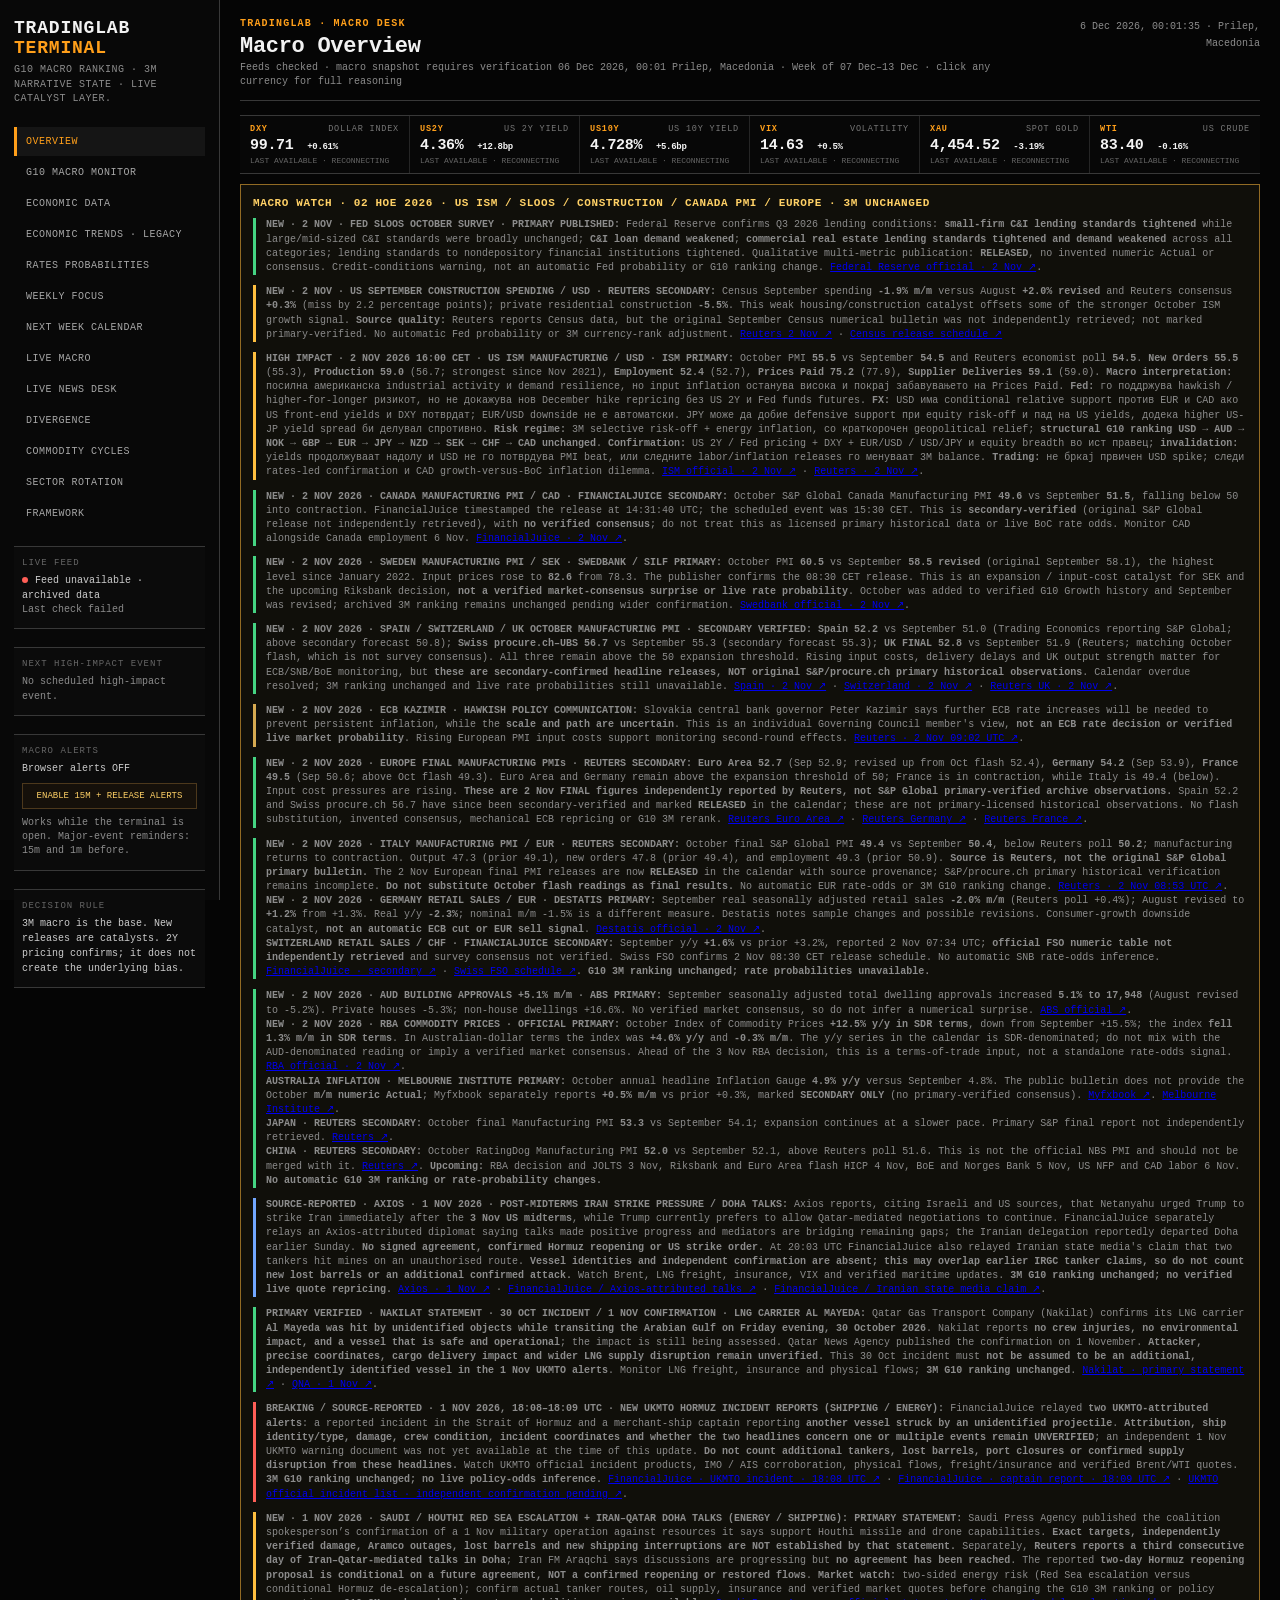
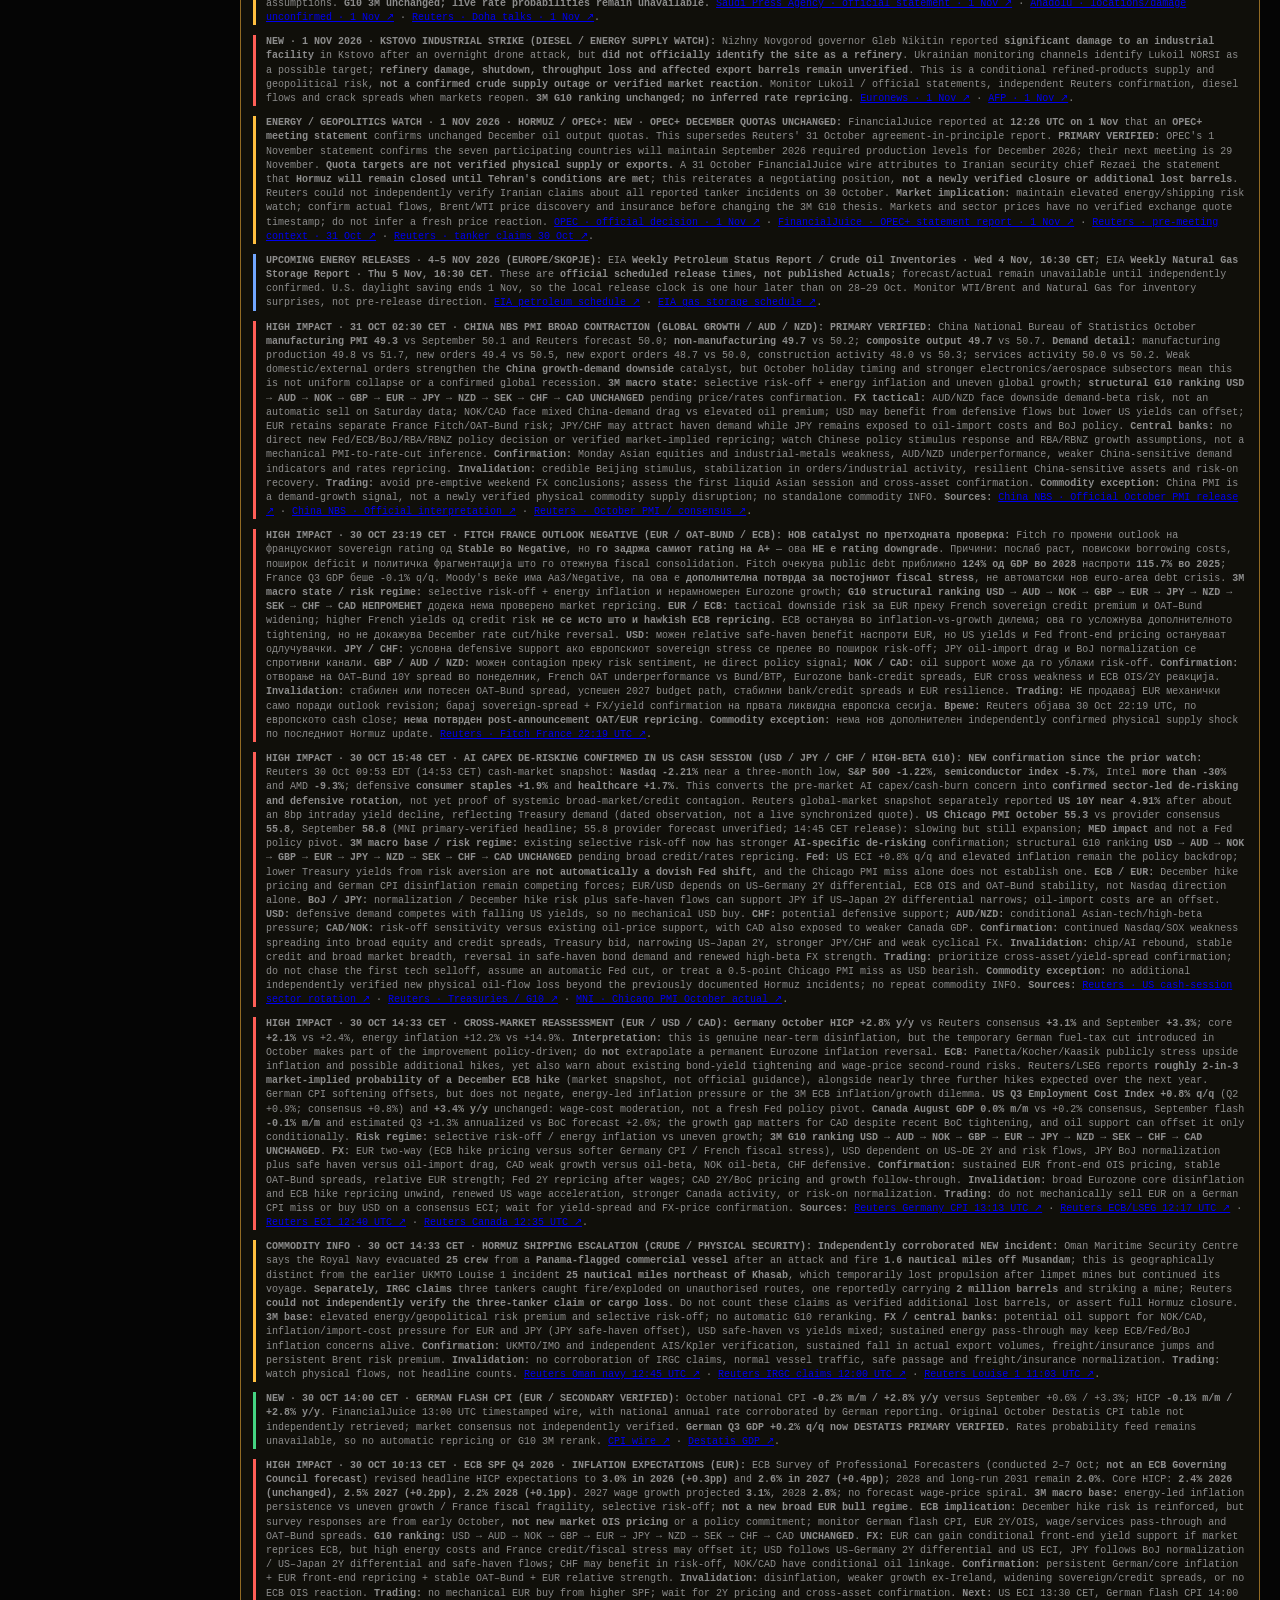
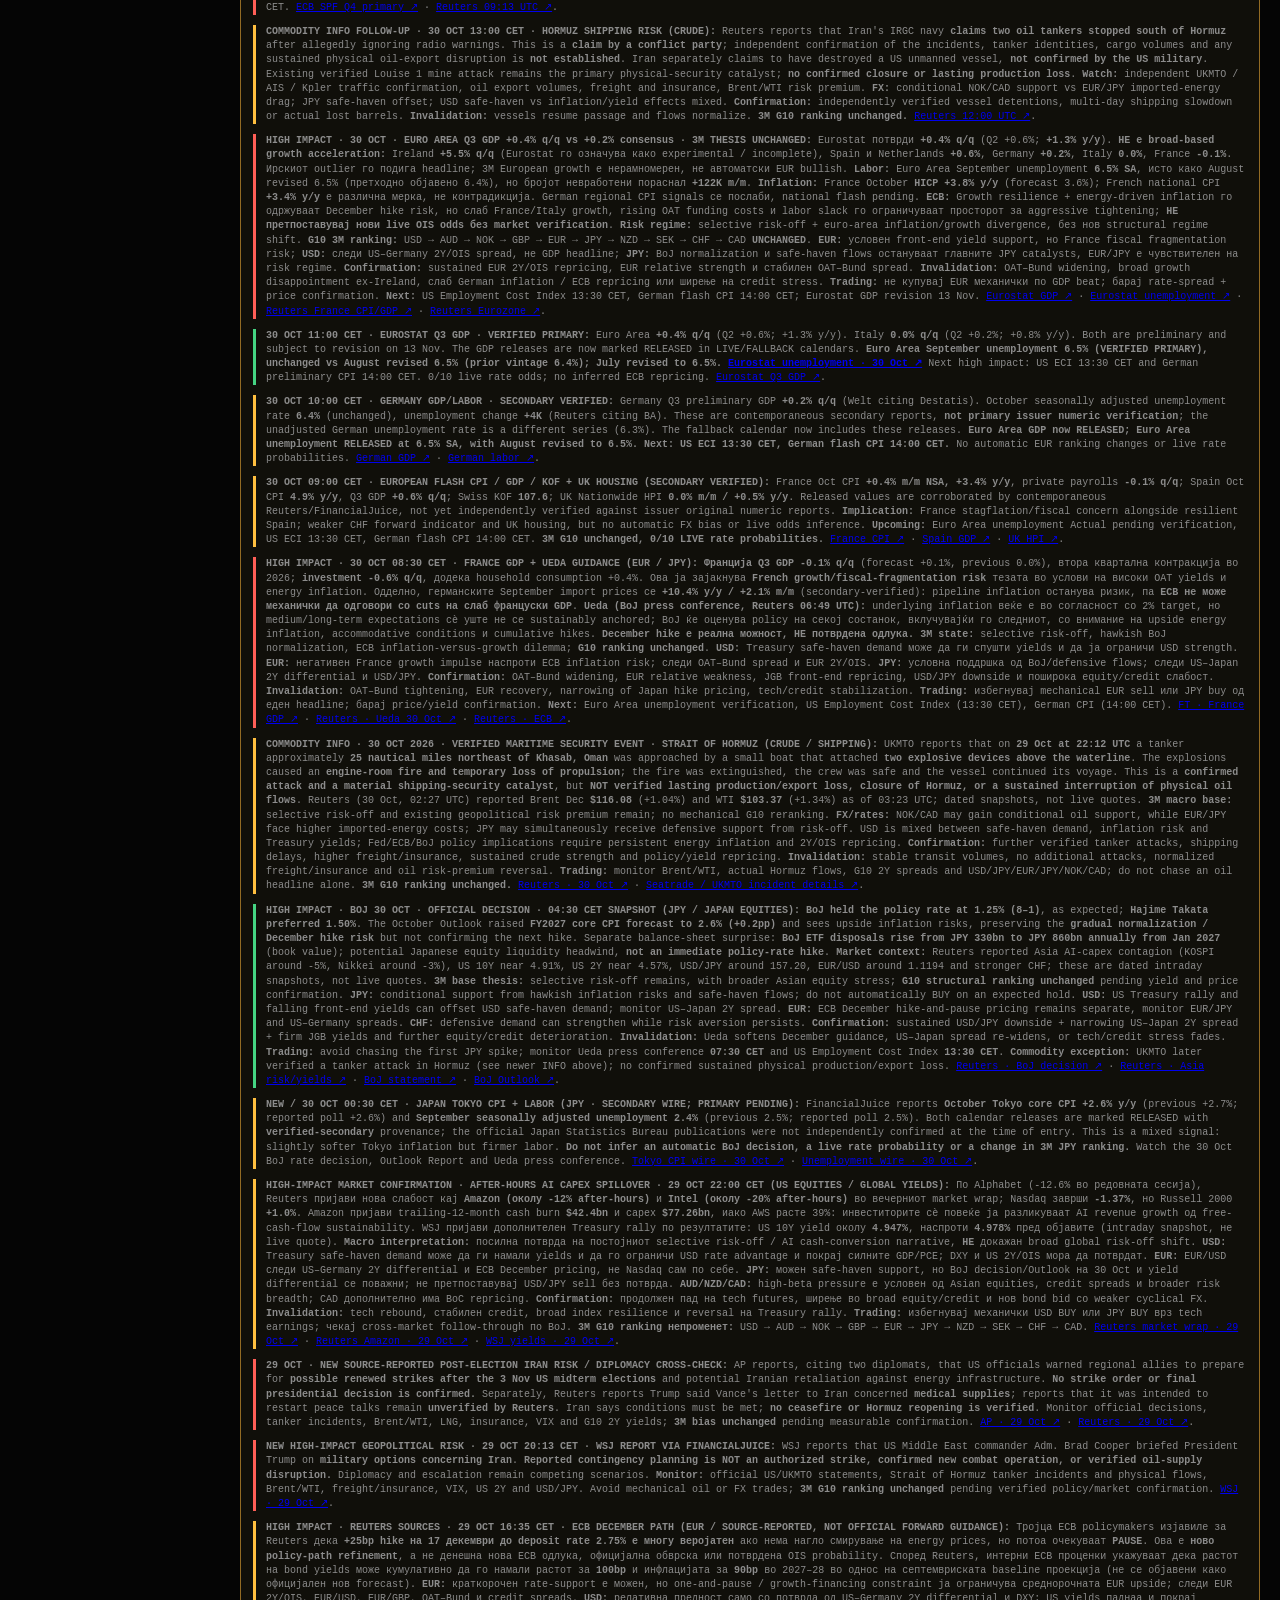
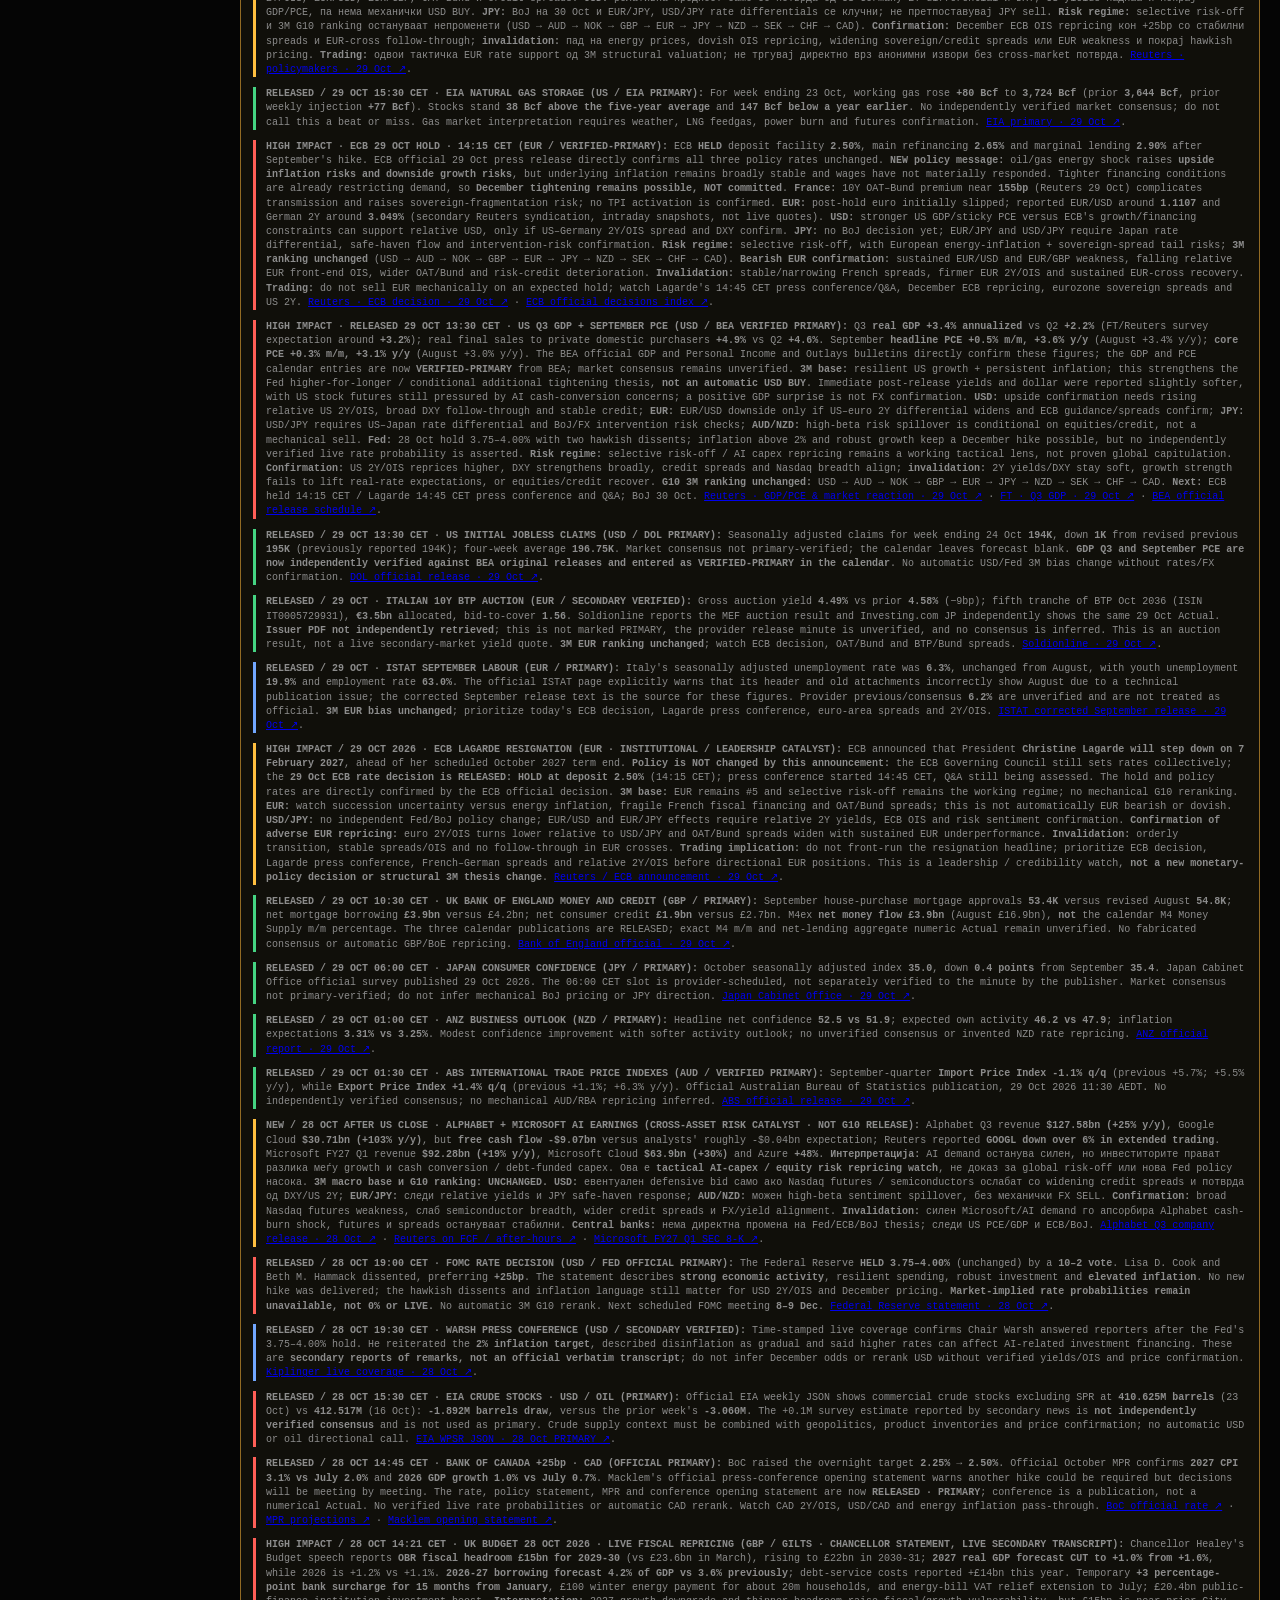
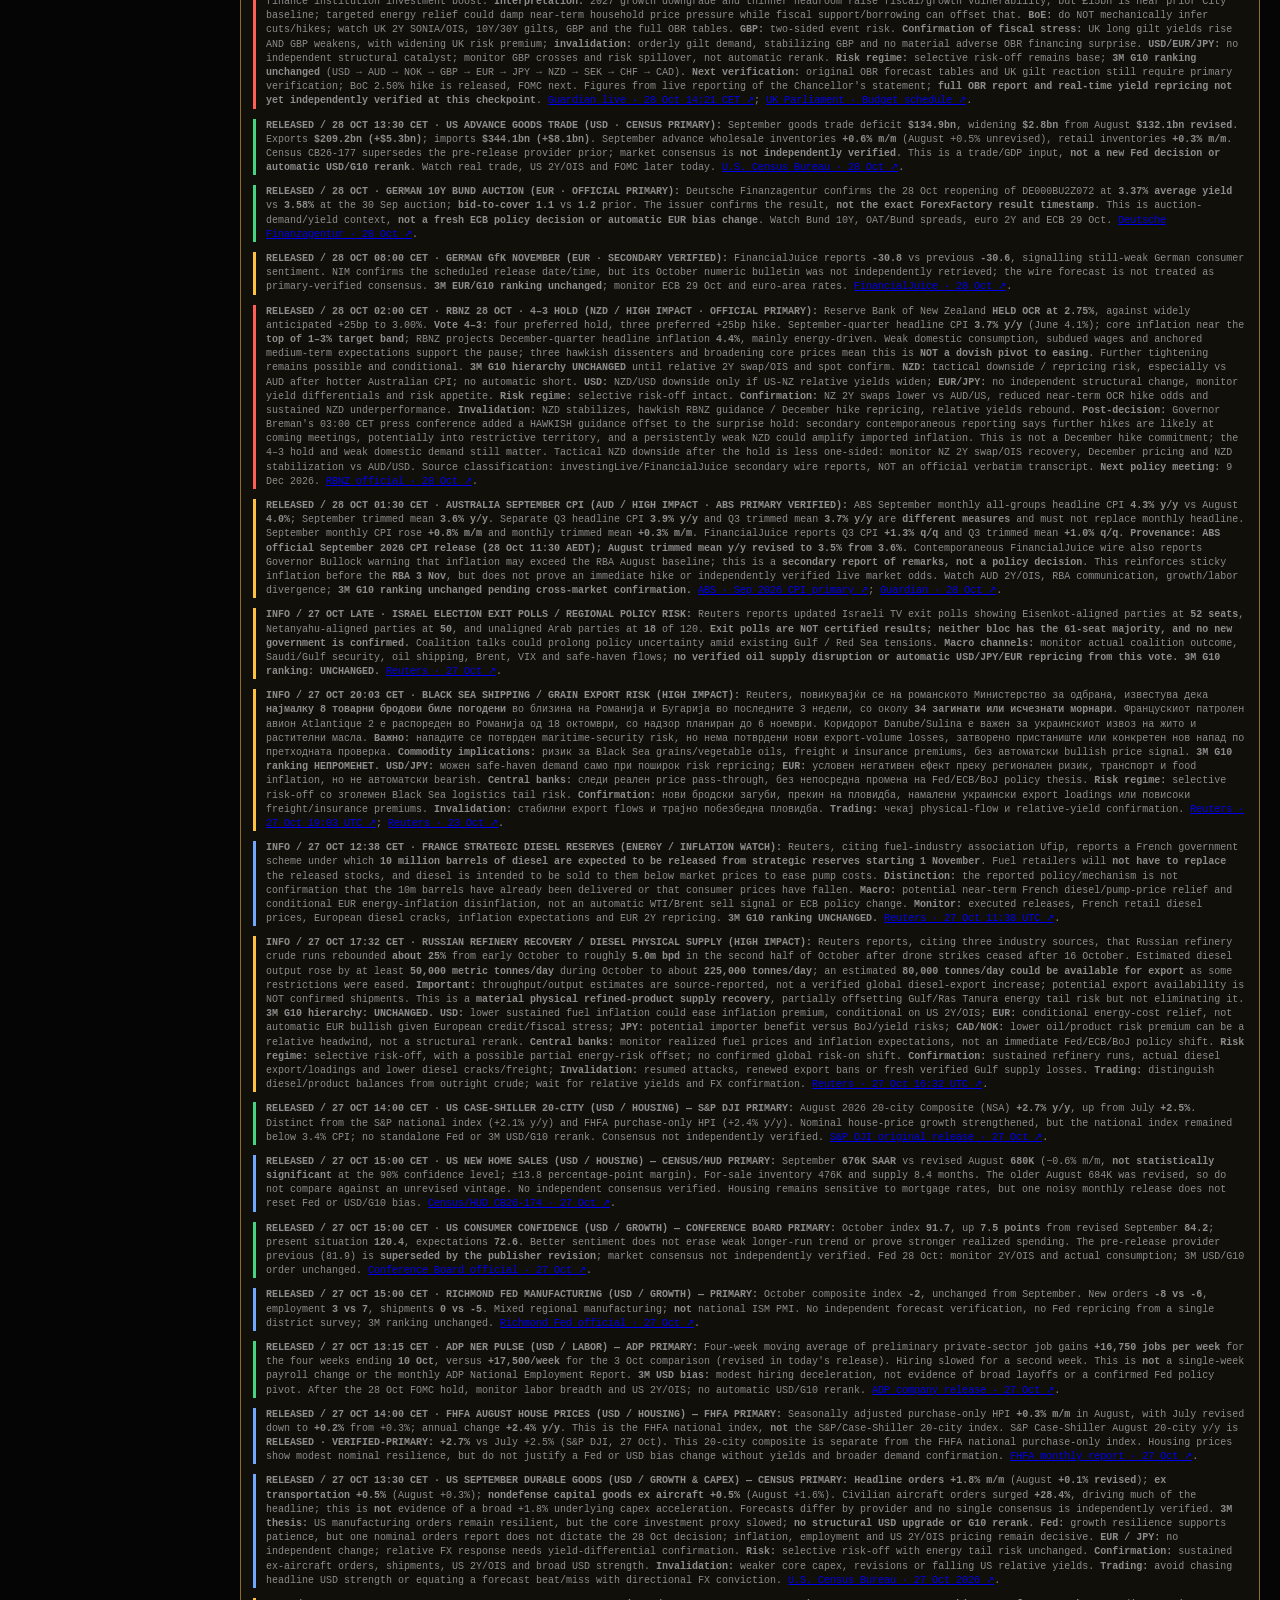
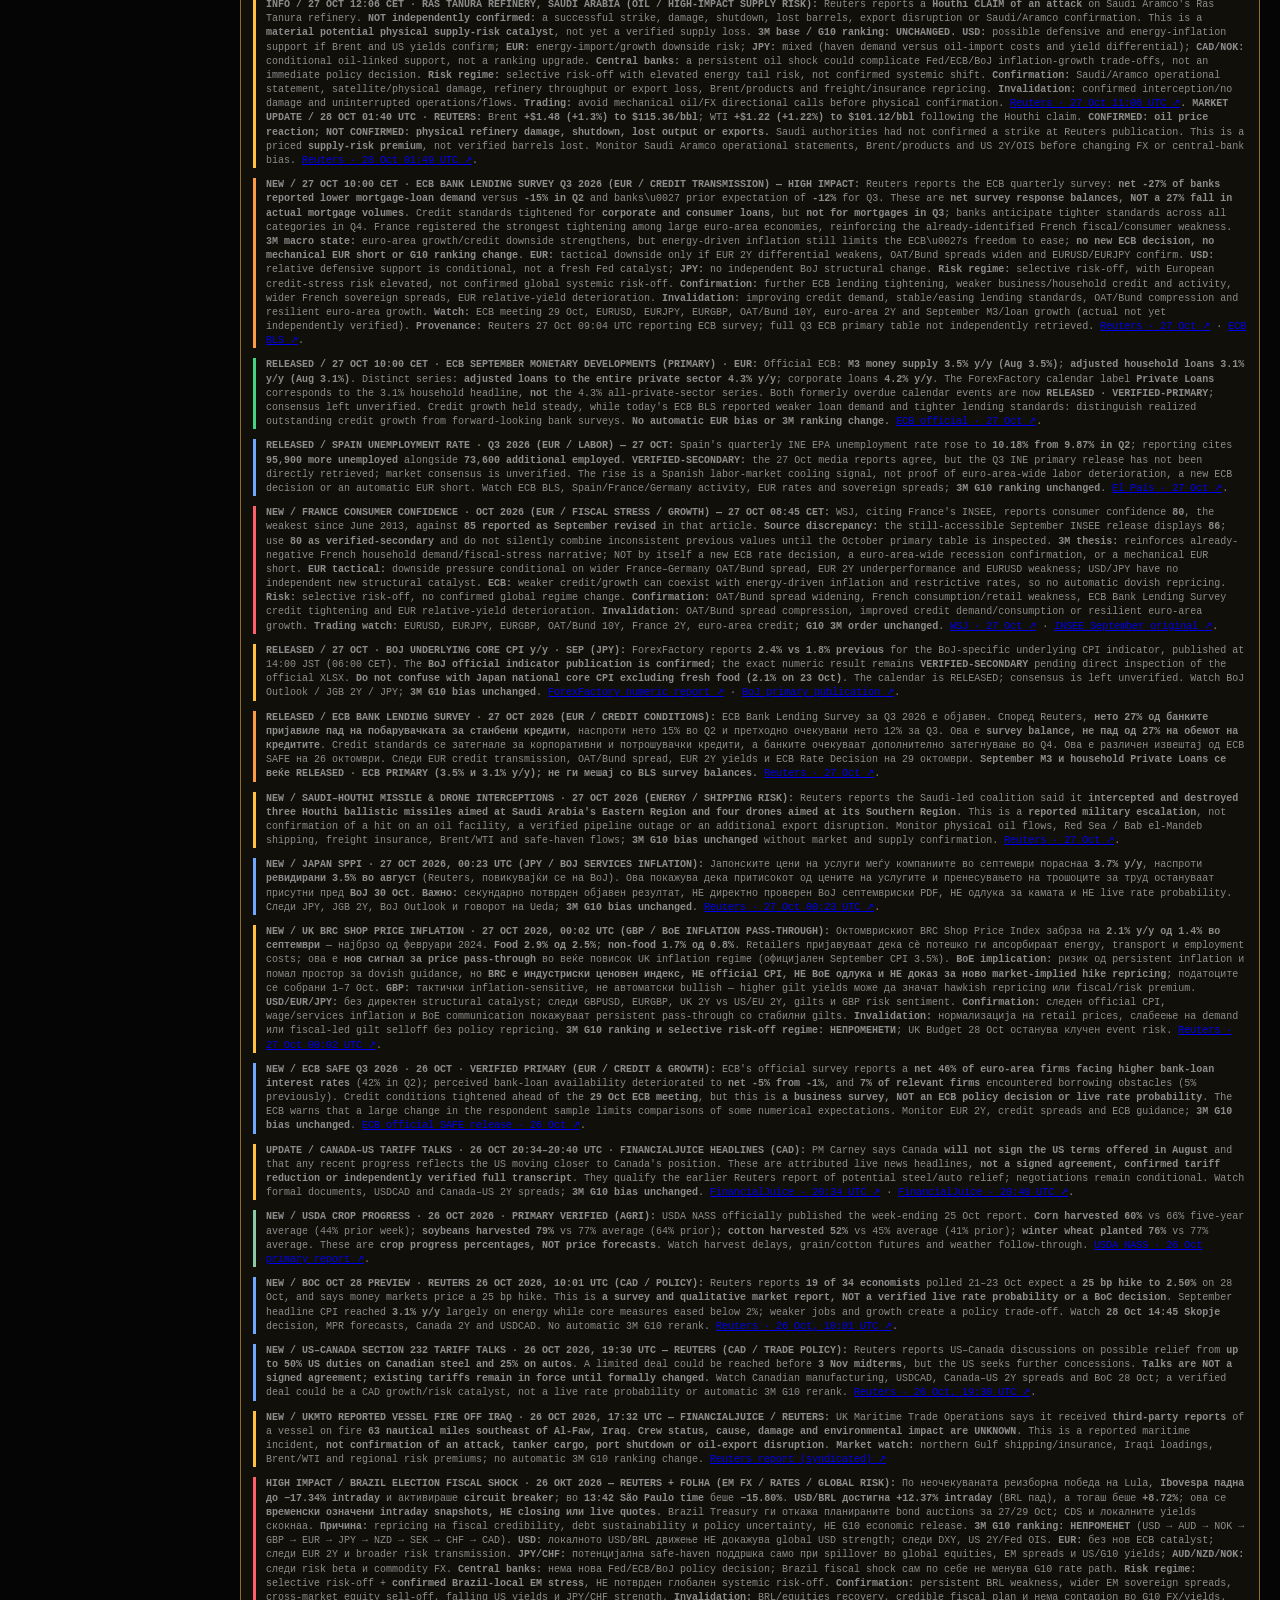
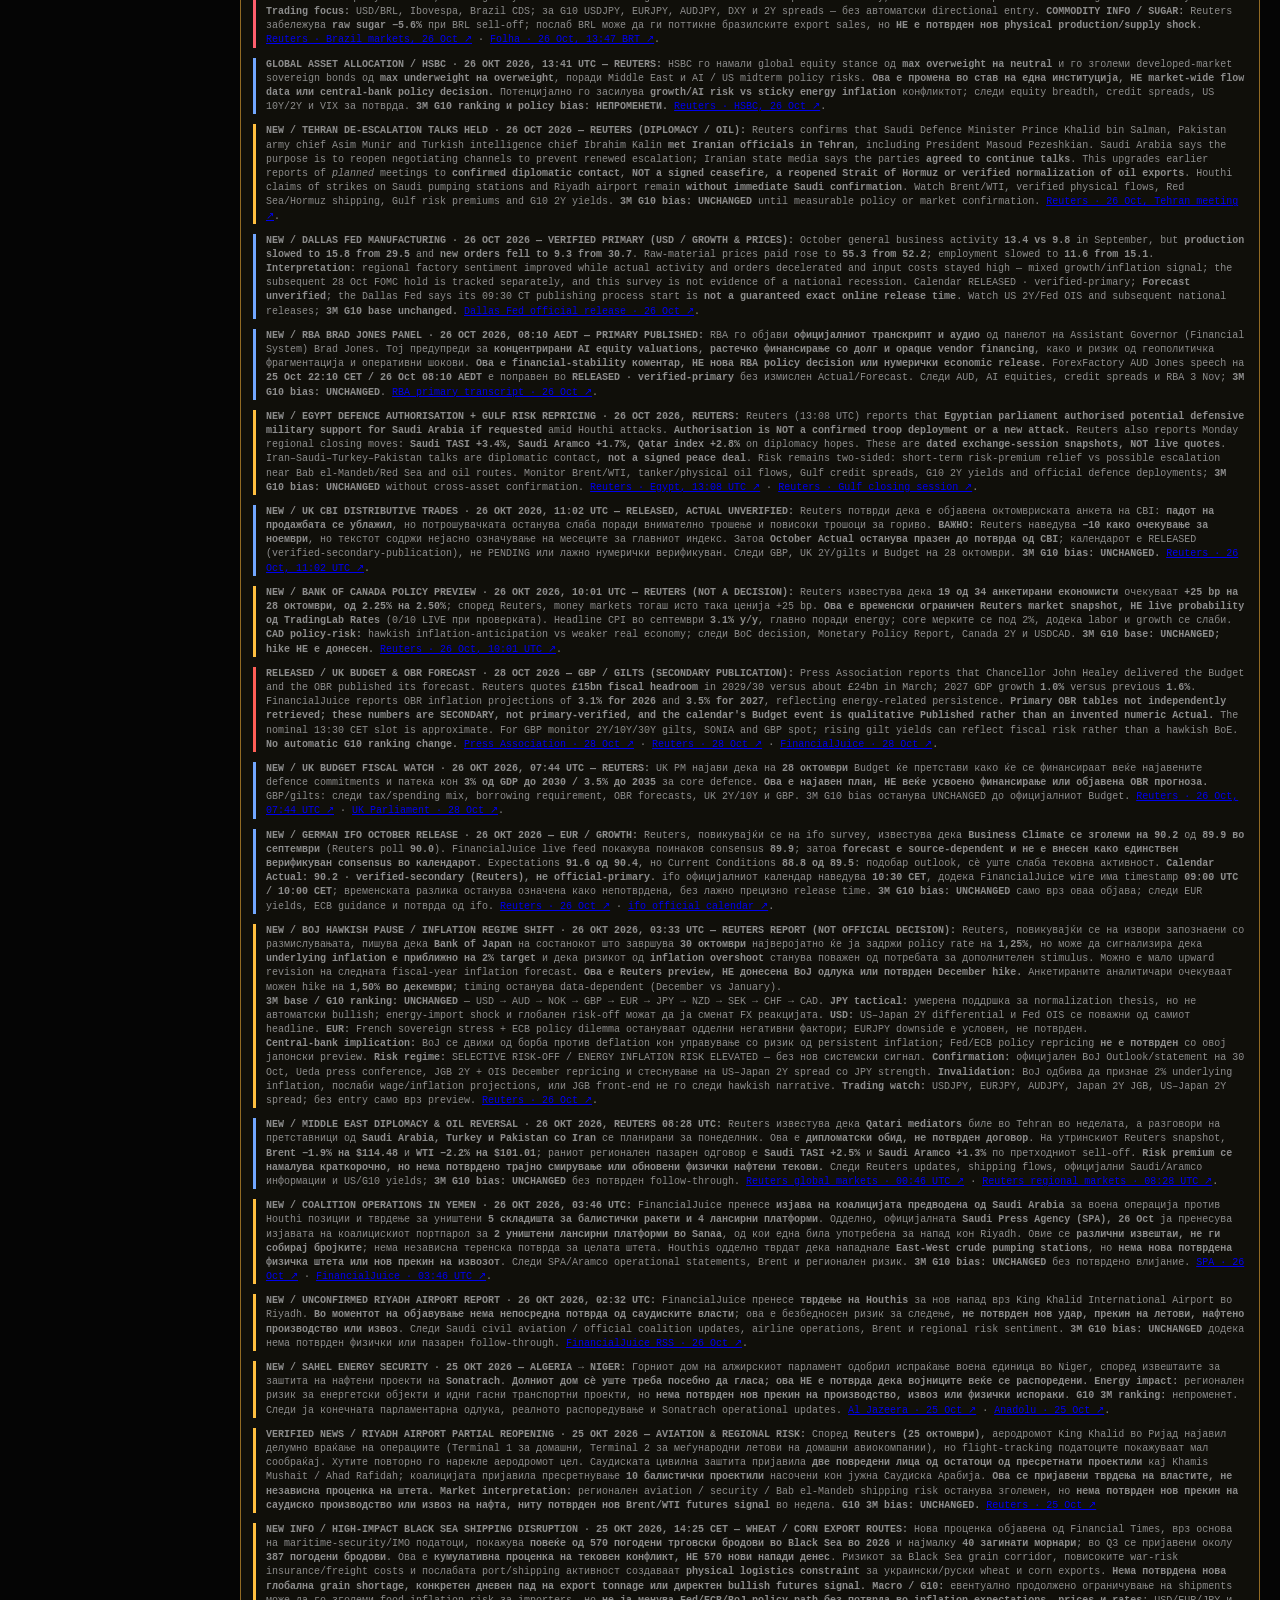
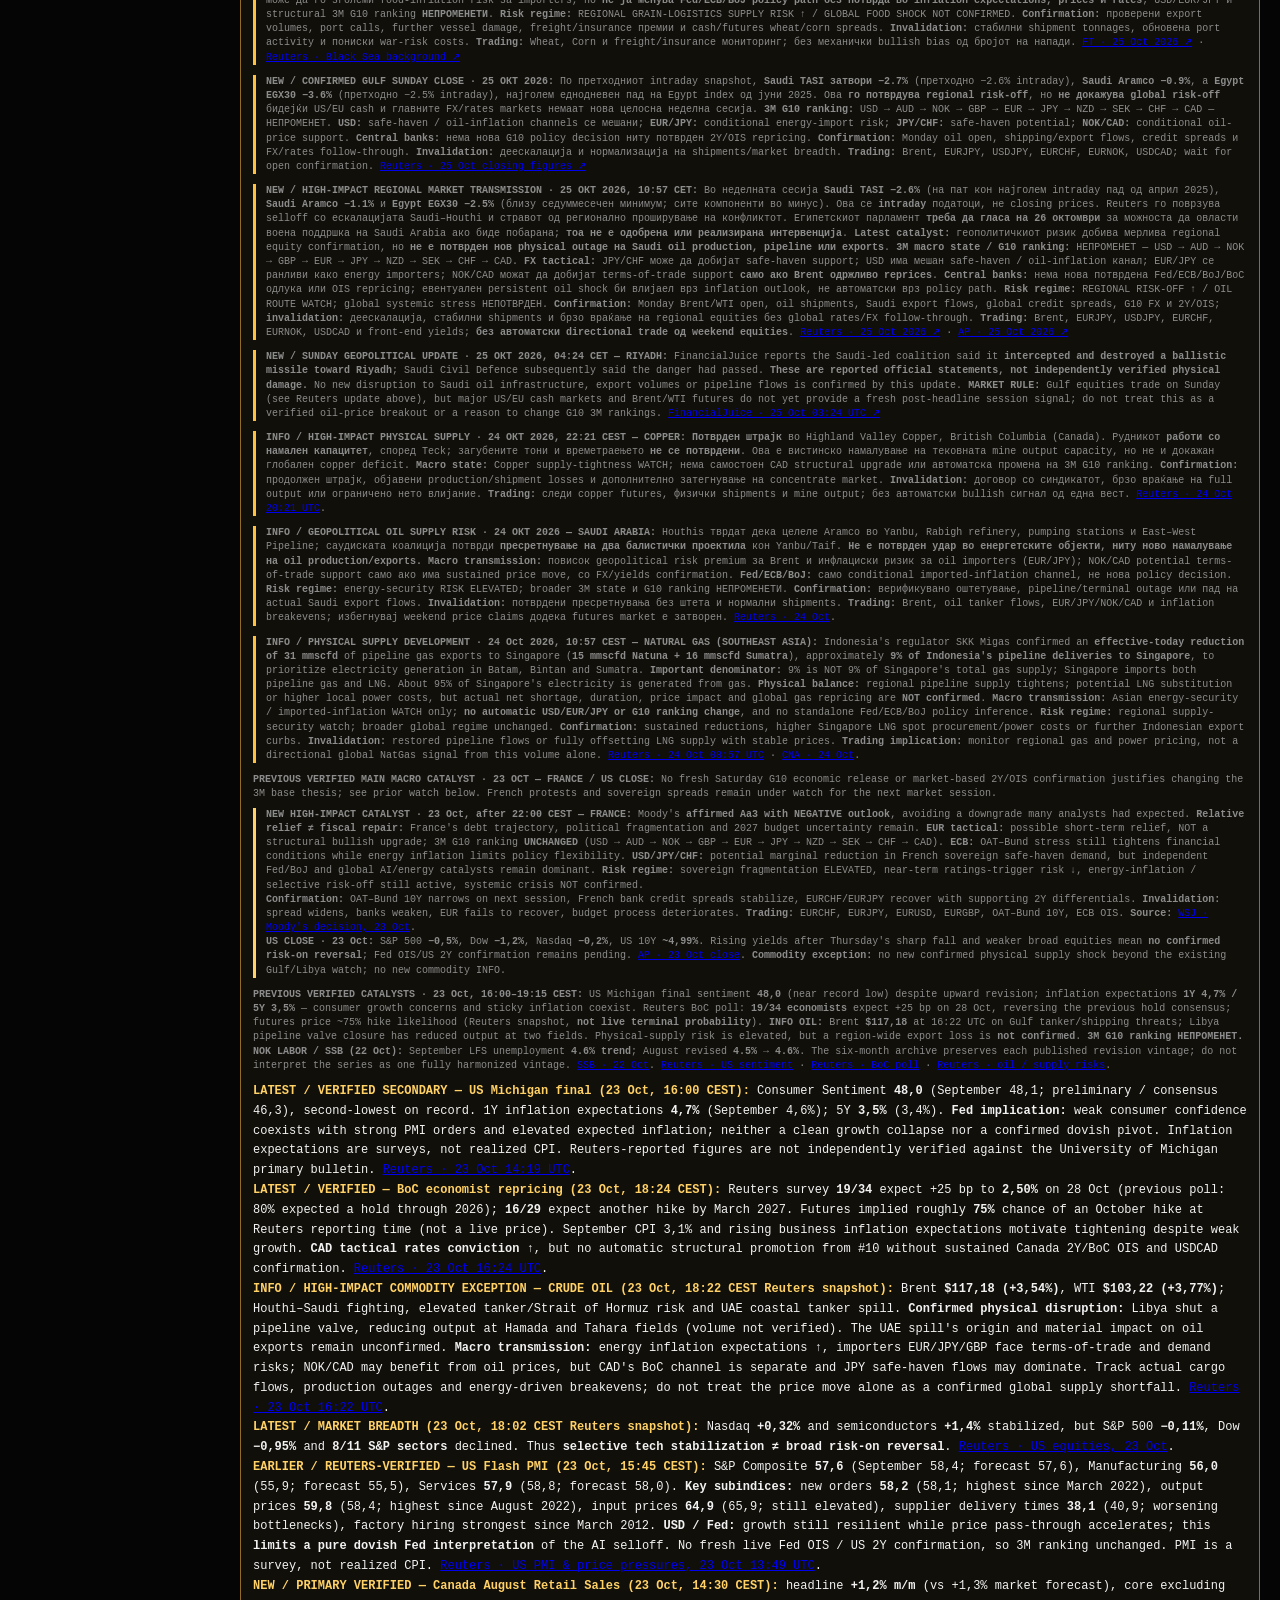
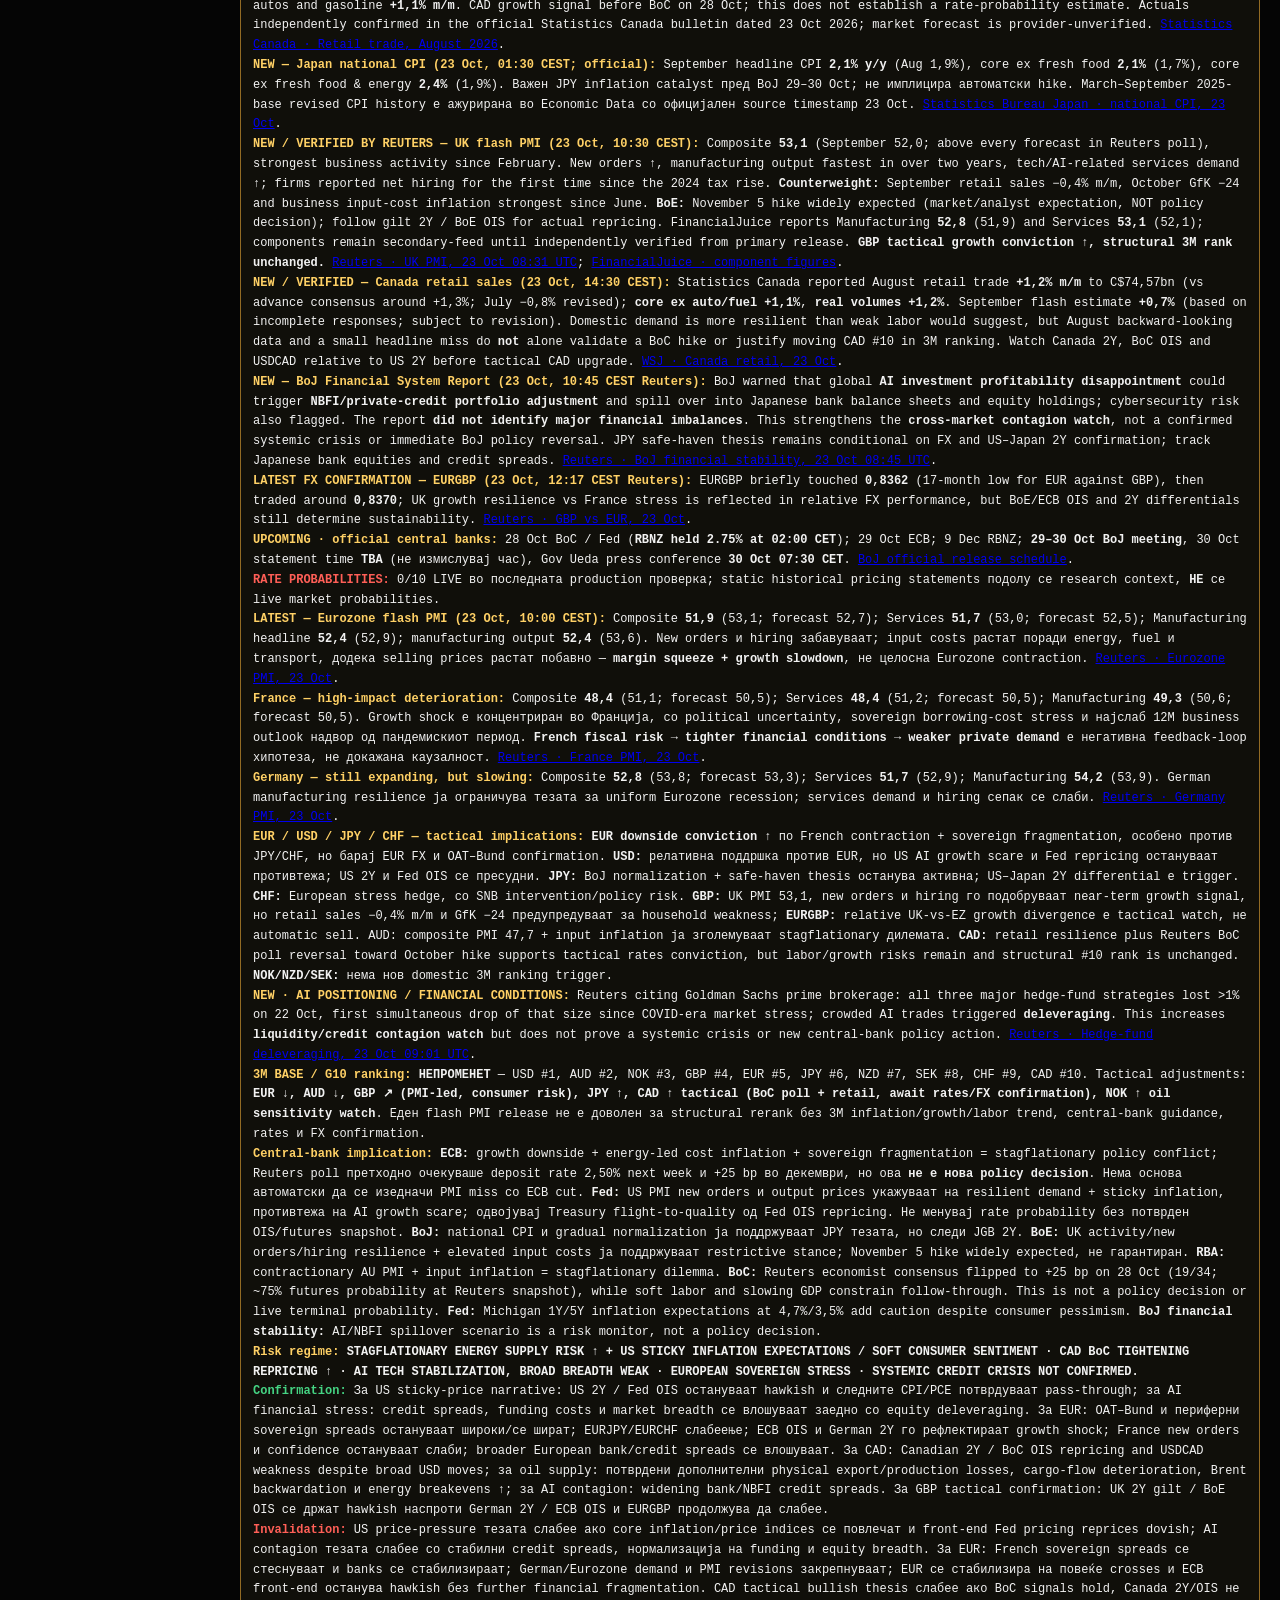
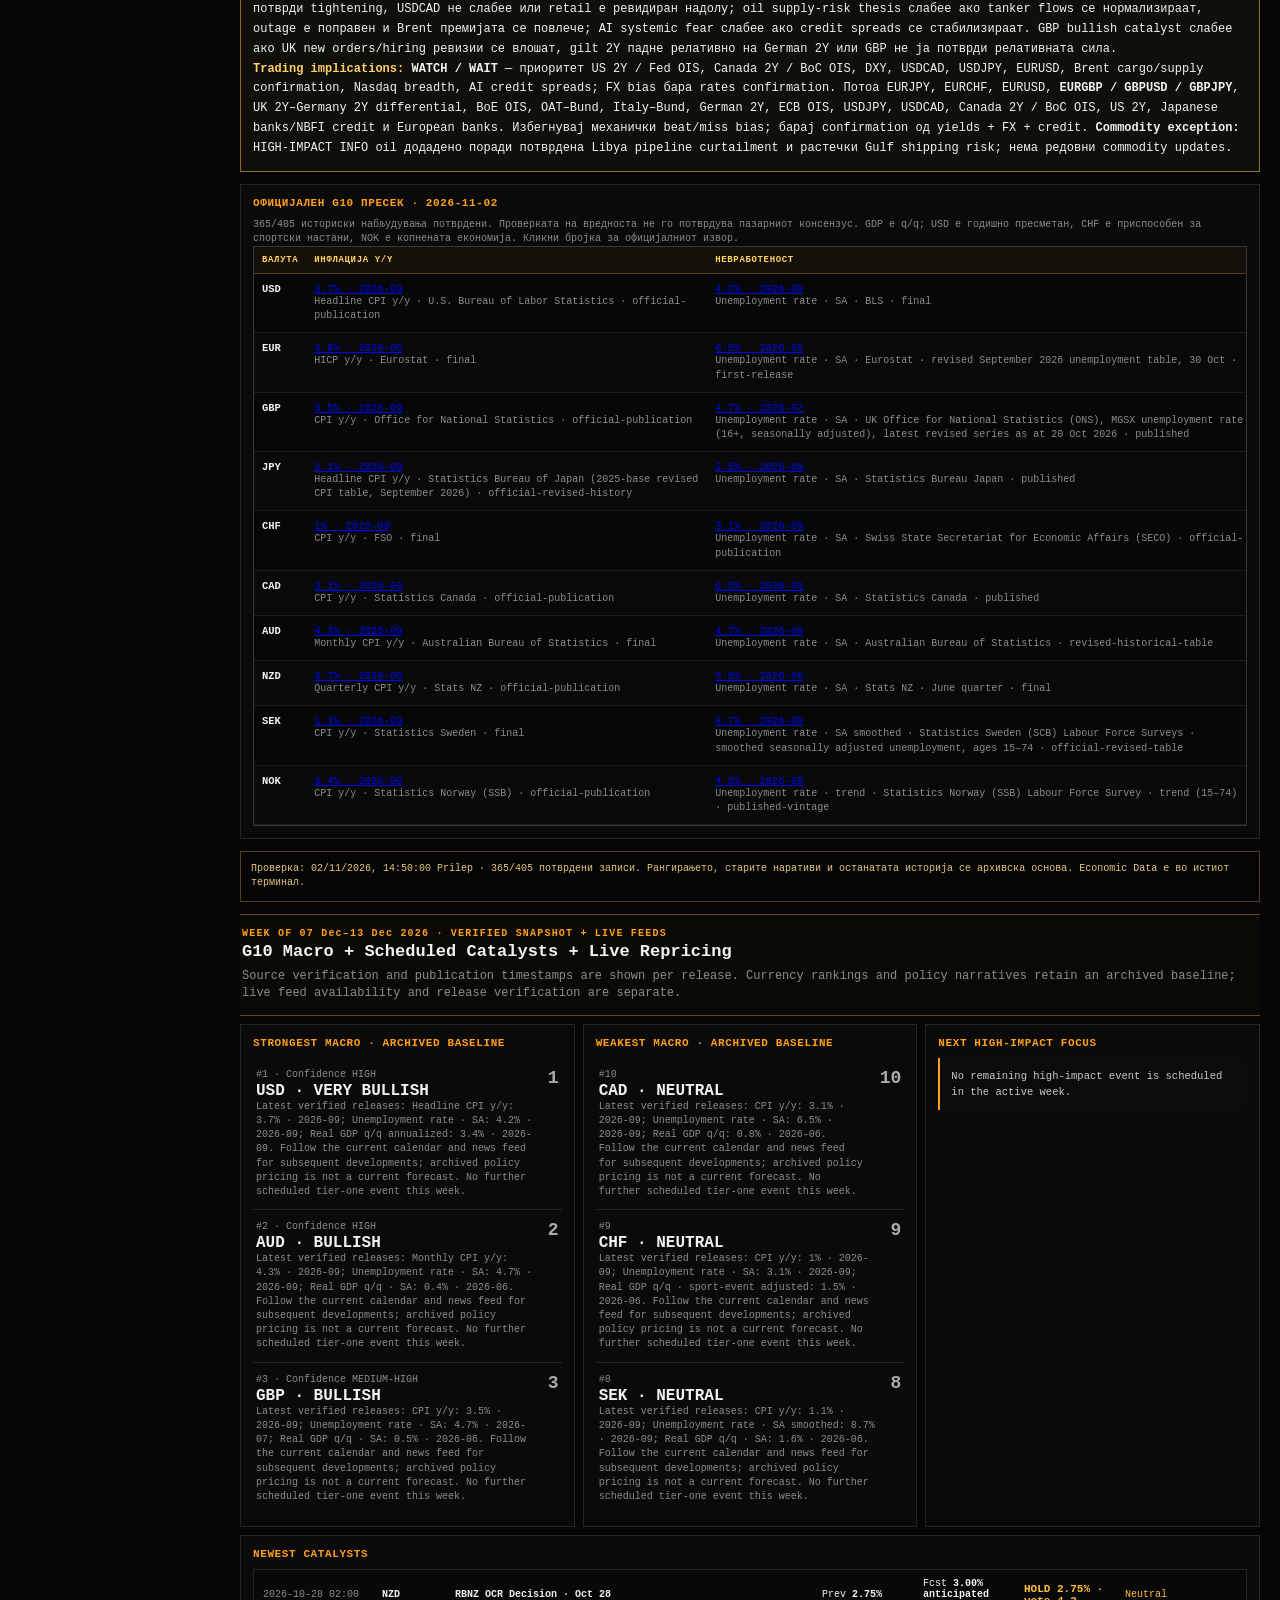
==== commit b662b397: "Surface Fed SLOOS primary release and credit tightening in Macro Watch and Weekly Focus" ====
--- a/index.html
+++ b/index.html
@@ -250,7 +250,7 @@
 <main class="main">
   <div class="top"><div><div class="kicker">TRADINGLAB · MACRO DESK</div><h1 id="title">Macro Overview</h1><div class="mini"><span id="dataFreshness">Updated live</span> · <span id="weekLabel">Current week</span> · click any currency for full reasoning</div></div><div class="meta"><span id="clock"></span></div></div>
   <div id="marketTape" class="market-tape"></div><section id="macroWatchAlert" class="card" style="margin-bottom:12px;border:1px solid #926b24;background:#100f0a">
-  <h3 style="color:#ffd166;margin-top:0">MACRO WATCH · 02 НОЕ 2026 · US ISM / CONSTRUCTION / CANADA PMI / EUROPE · 3M UNCHANGED</h3><div class="mini" style="margin-bottom:10px;border-left:3px solid #ffbf3f;padding-left:10px"><b>NEW · 2 NOV · US SEPTEMBER CONSTRUCTION SPENDING / USD · REUTERS SECONDARY:</b> Census September spending <b>-1.9% m/m</b> versus August <b>+2.0% revised</b> and Reuters consensus <b>+0.3%</b> (miss by 2.2 percentage points); private residential construction <b>-5.5%</b>. This weak housing/construction catalyst offsets some of the stronger October ISM growth signal. <b>Source quality:</b> Reuters reports Census data, but the original September Census numerical bulletin was not independently retrieved; not marked primary-verified. No automatic Fed probability or 3M currency-rank adjustment. <a href="https://www.reuters.com/business/us-construction-spending-tumbles-september-2026-11-02/" target="_blank" rel="noopener noreferrer">Reuters 2 Nov ↗</a> · <a href="https://www.census.gov/construction/c30/release.html" target="_blank" rel="noopener noreferrer">Census release schedule ↗</a></div><div class="mini" style="margin-bottom:10px;border-left:3px solid #ffbf3f;padding-left:10px"><b>HIGH IMPACT · 2 NOV 2026 16:00 CET · US ISM MANUFACTURING / USD · ISM PRIMARY:</b> October PMI <b>55.5</b> vs September <b>54.5</b> and Reuters economist poll <b>54.5</b>. <b>New Orders 55.5</b> (55.3), <b>Production 59.0</b> (56.7; strongest since Nov 2021), <b>Employment 52.4</b> (52.7), <b>Prices Paid 75.2</b> (77.9), <b>Supplier Deliveries 59.1</b> (59.0). <b>Macro interpretation:</b> посилна американска industrial activity и demand resilience, но input inflation останува висока и покрај забавувањето на Prices Paid. <b>Fed:</b> го поддржува hawkish / higher-for-longer ризикот, но не докажува нов December hike repricing без US 2Y и Fed funds futures. <b>FX:</b> USD има conditional relative support против EUR и CAD ако US front-end yields и DXY потврдат; EUR/USD downside не е автоматски. JPY може да добие defensive support при equity risk-off и пад на US yields, додека higher US-JP yield spread би делувал спротивно. <b>Risk regime:</b> 3M selective risk-off + energy inflation, со краткорочен geopolitical relief; <b>structural G10 ranking USD → AUD → NOK → GBP → EUR → JPY → NZD → SEK → CHF → CAD unchanged</b>. <b>Confirmation:</b> US 2Y / Fed pricing + DXY + EUR/USD / USD/JPY и equity breadth во ист правец; <b>invalidation:</b> yields продолжуваат надолу и USD не го потврдува PMI beat, или следните labor/inflation releases го менуваат 3M balance. <b>Trading:</b> не бркај првичен USD spike; следи rates-led confirmation и CAD growth-versus-BoC inflation dilemma. <a href="https://www.prnewswire.com/news-releases/manufacturing-pmi-at-55-5-october-2026-ism-manufacturing-pmi-report-302925617.html" target="_blank" rel="noopener noreferrer">ISM official · 2 Nov ↗</a> · <a href="https://www.reuters.com/world/us/us-manufacturing-picks-up-october-input-prices-stay-high-2026-11-02/" target="_blank" rel="noopener noreferrer">Reuters · 2 Nov ↗</a>.</div><div class="mini" style="margin-bottom:10px;border-left:3px solid #45d483;padding-left:10px"><b>NEW · 2 NOV 2026 · CANADA MANUFACTURING PMI / CAD · FINANCIALJUICE SECONDARY:</b> October S&amp;P Global Canada Manufacturing PMI <b>49.6</b> vs September <b>51.5</b>, falling below 50 into contraction. FinancialJuice timestamped the release at 14:31:40 UTC; the scheduled event was 15:30 CET. This is <b>secondary-verified</b> (original S&amp;P Global release not independently retrieved), with <b>no verified consensus</b>; do not treat this as licensed primary historical data or live BoC rate odds. Monitor CAD alongside Canada employment 6 Nov. <a href="https://www.financialjuice.com/News/9832738/Canadian-Manufacturing-PMI-Actual-496-Forecast---Previous-515.aspx?xy=rss" target="_blank" rel="noopener noreferrer">FinancialJuice · 2 Nov ↗</a>.</div><div class="mini" style="margin-bottom:10px;border-left:3px solid #45d483;padding-left:10px"><b>NEW · 2 NOV 2026 · SWEDEN MANUFACTURING PMI / SEK · SWEDBANK / SILF PRIMARY:</b> October PMI <b>60.5</b> vs September <b>58.5 revised</b> (original September 58.1), the highest level since January 2022. Input prices rose to <b>82.6</b> from 78.3. The publisher confirms the 08:30 CET release. This is an expansion / input-cost catalyst for SEK and the upcoming Riksbank decision, <b>not a verified market-consensus surprise or live rate probability</b>. October was added to verified G10 Growth history and September was revised; archived 3M ranking remains unchanged pending wider confirmation. <a href="https://www.swedbank.com/sv/newsroom/press-releases.details.pmi-%C3%B6kade-till-60%2C5-i-oktober-%E2%80%93-h%C3%B6gtryck-i-industrin.5B1F3126CEA348D2.html" target="_blank" rel="noopener noreferrer">Swedbank official · 2 Nov ↗</a>.</div><div class="mini" style="margin-bottom:10px;border-left:3px solid #45d483;padding-left:10px"><b>NEW · 2 NOV 2026 · SPAIN / SWITZERLAND / UK OCTOBER MANUFACTURING PMI · SECONDARY VERIFIED:</b> <b>Spain 52.2</b> vs September 51.0 (Trading Economics reporting S&amp;P Global; above secondary forecast 50.8); <b>Swiss procure.ch–UBS 56.7</b> vs September 55.3 (secondary forecast 55.3); <b>UK FINAL 52.8</b> vs September 51.9 (Reuters; matching October flash, which is not survey consensus). All three remain above the 50 expansion threshold. Rising input costs, delivery delays and UK output strength matter for ECB/SNB/BoE monitoring, but <b>these are secondary-confirmed headline releases, NOT original S&amp;P/procure.ch primary historical observations</b>. Calendar overdue resolved; 3M ranking unchanged and live rate probabilities still unavailable. <a href="https://tradingeconomics.com/spain/manufacturing-pmi/news/597201" target="_blank" rel="noopener noreferrer">Spain · 2 Nov ↗</a> · <a href="https://tradingeconomics.com/switzerland/manufacturing-pmi/news/597249" target="_blank" rel="noopener noreferrer">Switzerland · 2 Nov ↗</a> · <a href="https://www.reuters.com/world/uk/uk-october-manufacturing-pmi-shows-fastest-output-growth-two-years-2026-11-02/" target="_blank" rel="noopener noreferrer">Reuters UK · 2 Nov ↗</a>.</div><div class="mini" style="margin-bottom:10px;border-left:3px solid #d6aa51;padding-left:10px"><b>NEW · 2 NOV 2026 · ECB KAZIMIR · HAWKISH POLICY COMMUNICATION:</b> Slovakia central bank governor Peter Kazimir says further ECB rate increases will be needed to prevent persistent inflation, while the <b>scale and path are uncertain</b>. This is an individual Governing Council member's view, <b>not an ECB rate decision or verified live market probability</b>. Rising European PMI input costs support monitoring second-round effects. <a href="https://www.reuters.com/business/ecb-will-have-raise-rates-again-extent-uncertain-kazimir-says-2026-11-02/" target="_blank" rel="noopener noreferrer">Reuters · 2 Nov 09:02 UTC ↗</a>.</div><div class="mini" style="margin-bottom:10px;border-left:3px solid #45d483;padding-left:10px"><b>NEW · 2 NOV 2026 · EUROPE FINAL MANUFACTURING PMIs · REUTERS SECONDARY:</b> <b>Euro Area 52.7</b> (Sep 52.9; revised up from Oct flash 52.4), <b>Germany 54.2</b> (Sep 53.9), <b>France 49.5</b> (Sep 50.6; above Oct flash 49.3). Euro Area and Germany remain above the expansion threshold of 50; France is in contraction, while Italy is 49.4 (below). Input cost pressures are rising. <b>These are 2 Nov FINAL figures independently reported by Reuters, not S&amp;P Global primary-verified archive observations.</b> Spain 52.2 and Swiss procure.ch 56.7 have since been secondary-verified and marked <b>RELEASED</b> in the calendar; these are not primary-licensed historical observations. No flash substitution, invented consensus, mechanical ECB repricing or G10 3M rerank. <a href="https://www.reuters.com/world/europe/euro-zone-factory-growth-eases-october-remains-solid-pmi-shows-2026-11-02/" target="_blank" rel="noopener noreferrer">Reuters Euro Area ↗</a> · <a href="https://www.reuters.com/business/german-factory-activity-expands-steadily-october-pmi-shows-2026-11-02/" target="_blank" rel="noopener noreferrer">Reuters Germany ↗</a> · <a href="https://www.reuters.com/world/europe/french-manufacturing-back-contraction-october-pmi-shows-2026-11-02/" target="_blank" rel="noopener noreferrer">Reuters France ↗</a>.</div><div class="mini" style="margin-bottom:10px;border-left:3px solid #45d483;padding-left:10px"><b>NEW · 2 NOV 2026 · ITALY MANUFACTURING PMI / EUR · REUTERS SECONDARY:</b> October final S&P Global PMI <b>49.4</b> vs September <b>50.4</b>, below Reuters poll <b>50.2</b>; manufacturing returns to contraction. Output 47.3 (prior 49.1), new orders 47.8 (prior 49.4), and employment 49.3 (prior 50.9). <b>Source is Reuters, not the original S&P Global primary bulletin.</b> The 2 Nov European final PMI releases are now <b>RELEASED</b> in the calendar with source provenance; S&amp;P/procure.ch primary historical verification remains incomplete. <b>Do not substitute October flash readings as final results.</b> No automatic EUR rate-odds or 3M G10 ranking change. <a href="https://www.reuters.com/business/italian-manufacturing-sector-unexpectedly-contracts-october-pmi-shows-2026-11-02/" target="_blank" rel="noopener noreferrer">Reuters · 2 Nov 08:53 UTC ↗</a>.<br><b>NEW · 2 NOV 2026 · GERMANY RETAIL SALES / EUR · DESTATIS PRIMARY:</b> September real seasonally adjusted retail sales <b>-2.0% m/m</b> (Reuters poll +0.4%); August revised to <b>+1.2%</b> from +1.3%. Real y/y <b>-2.3%</b>; nominal m/m -1.5% is a different measure. Destatis notes sample changes and possible revisions. Consumer-growth downside catalyst, <b>not an automatic ECB cut or EUR sell signal</b>. <a href="https://www.destatis.de/DE/Presse/Pressemitteilungen/2026/11/PD26_383_45212.html" target="_blank" rel="noopener noreferrer">Destatis official · 2 Nov ↗</a>.<br><b>SWITZERLAND RETAIL SALES / CHF · FINANCIALJUICE SECONDARY:</b> September y/y <b>+1.6%</b> vs prior +3.2%, reported 2 Nov 07:34 UTC; <b>official FSO numeric table not independently retrieved</b> and survey consensus not verified. Swiss FSO confirms 2 Nov 08:30 CET release schedule. No automatic SNB rate-odds inference. <a href="https://www.financialjuice.com/News/9832195/Swiss-Retail-Sales-YoY-Actual-16-Forecast---Previous-32.aspx?xy=rss" target="_blank" rel="noopener noreferrer">FinancialJuice · secondary ↗</a> · <a href="https://statistik.admin.ch/en/agenda/2026-0232" target="_blank" rel="noopener noreferrer">Swiss FSO schedule ↗</a>. <b>G10 3M ranking unchanged; rate probabilities unavailable.</b></div><div class="mini" style="margin-bottom:10px;border-left:3px solid #45d483;padding-left:10px"><b>NEW · 2 NOV 2026 · AUD BUILDING APPROVALS +5.1% m/m · ABS PRIMARY:</b> September seasonally adjusted total dwelling approvals increased <b>5.1% to 17,948</b> (August revised to -5.2%). Private houses -5.3%; non-house dwellings +16.6%. No verified market consensus, so do not infer a numerical surprise. <a href="https://www.abs.gov.au/statistics/industry/building-and-construction/building-approvals-australia/sep-2026" target="_blank" rel="noopener noreferrer">ABS official ↗</a>.<br><b>NEW · 2 NOV 2026 · RBA COMMODITY PRICES · OFFICIAL PRIMARY:</b> October Index of Commodity Prices <b>+12.5% y/y in SDR terms</b>, down from September +15.5%; the index <b>fell 1.3% m/m in SDR terms</b>. In Australian-dollar terms the index was <b>+4.6% y/y</b> and <b>-0.3% m/m</b>. The y/y series in the calendar is SDR-denominated; do not mix with the AUD-denominated reading or imply a verified market consensus. Ahead of the 3 Nov RBA decision, this is a terms-of-trade input, not a standalone rate-odds signal. <a href="https://www.rba.gov.au/statistics/frequency/commodity-prices/2026/icp-1026.html" target="_blank" rel="noopener noreferrer">RBA official · 2 Nov ↗</a>.<br><b>AUSTRALIA INFLATION · MELBOURNE INSTITUTE PRIMARY:</b> October annual headline Inflation Gauge <b>4.9% y/y</b> versus September 4.8%. The public bulletin does not provide the October <b>m/m numeric Actual</b>; Myfxbook separately reports <b>+0.5% m/m</b> vs prior +0.3%, marked <b>SECONDARY ONLY</b> (no primary-verified consensus). <a href="https://www.myfxbook.com/forex-economic-calendar/australia/td-mi-inflation-gauge-mom" target="_blank" rel="noopener noreferrer">Myfxbook ↗</a>. <a href="https://melbourneinstitute.unimelb.edu.au/news/news/macroeconomics/inflation-gauge" target="_blank" rel="noopener noreferrer">Melbourne Institute ↗</a>.<br><b>JAPAN · REUTERS SECONDARY:</b> October final Manufacturing PMI <b>53.3</b> vs September 54.1; expansion continues at a slower pace. Primary S&amp;P final report not independently retrieved. <a href="https://www.reuters.com/world/asia-pacific/japans-october-factory-growth-slows-costs-pick-up-pmi-shows-2026-11-02/" target="_blank" rel="noopener noreferrer">Reuters ↗</a>.<br><b>CHINA · REUTERS SECONDARY:</b> October RatingDog Manufacturing PMI <b>52.0</b> vs September 52.1, above Reuters poll 51.6. This is not the official NBS PMI and should not be merged with it. <a href="https://www.reuters.com/world/asia-pacific/china-factory-growth-slows-october-export-orders-ease-private-pmi-shows-2026-11-02/" target="_blank" rel="noopener noreferrer">Reuters ↗</a>. <b>Upcoming:</b> RBA decision and JOLTS 3 Nov, Riksbank and Euro Area flash HICP 4 Nov, BoE and Norges Bank 5 Nov, US NFP and CAD labor 6 Nov. <b>No automatic G10 3M ranking or rate-probability changes.</b></div><div class="mini" style="margin-bottom:10px;border-left:3px solid #72a7ff;padding-left:10px"><b>SOURCE-REPORTED · AXIOS · 1 NOV 2026 · POST-MIDTERMS IRAN STRIKE PRESSURE / DOHA TALKS:</b> Axios reports, citing Israeli and US sources, that Netanyahu urged Trump to strike Iran immediately after the <b>3 Nov US midterms</b>, while Trump currently prefers to allow Qatar-mediated negotiations to continue. FinancialJuice separately relays an Axios-attributed diplomat saying talks made positive progress and mediators are bridging remaining gaps; the Iranian delegation reportedly departed Doha earlier Sunday. <b>No signed agreement, confirmed Hormuz reopening or US strike order.</b> At 20:03 UTC FinancialJuice also relayed Iranian state media's claim that two tankers hit mines on an unauthorised route. <b>Vessel identities and independent confirmation are absent; this may overlap earlier IRGC tanker claims, so do not count new lost barrels or an additional confirmed attack.</b> Watch Brent, LNG freight, insurance, VIX and verified maritime updates. <b>3M G10 ranking unchanged; no verified live quote repricing.</b> <a href="https://www.axios.com/2026/11/01/trump-netanyahu-iran-negotiations-war" target="_blank" rel="noopener noreferrer">Axios · 1 Nov ↗</a> · <a href="https://www.financialjuice.com/News/9831585/Talks-progressed-positively-mediators-are-working-to-bridge-remaining-gaps-concerns-between-both-sides---Axios-citing-diplomat-involved-in-US-Iran-talks.aspx?xy=rss" target="_blank" rel="noopener noreferrer">FinancialJuice / Axios-attributed talks ↗</a> · <a href="https://www.financialjuice.com/News/9831589/Two-oil-tankers-strike-mines-on-unauthorized-route-in-Strait-of-Hormuz-Irans-state-media.aspx?xy=rss" target="_blank" rel="noopener noreferrer">FinancialJuice / Iranian state media claim ↗</a>.</div><div class="mini" style="margin-bottom:10px;border-left:3px solid #45d483;padding-left:10px"><b>PRIMARY VERIFIED · NAKILAT STATEMENT · 30 OCT INCIDENT / 1 NOV CONFIRMATION · LNG CARRIER AL MAYEDA:</b> Qatar Gas Transport Company (Nakilat) confirms its LNG carrier <b>Al Mayeda was hit by unidentified objects while transiting the Arabian Gulf on Friday evening, 30 October 2026</b>. Nakilat reports <b>no crew injuries, no environmental impact, and a vessel that is safe and operational</b>; the impact is still being assessed. Qatar News Agency published the confirmation on 1 November. <b>Attacker, precise coordinates, cargo delivery impact and wider LNG supply disruption remain unverified.</b> This 30 Oct incident must <b>not be assumed to be an additional, independently identified vessel in the 1 Nov UKMTO alerts</b>. Monitor LNG freight, insurance and physical flows; <b>3M G10 ranking unchanged</b>. <a href="https://nakilat.com/al-mayeda-vessel-incident-in-the-arabian-gulf/" target="_blank" rel="noopener noreferrer">Nakilat · primary statement ↗</a> · <a href="https://qna.org.qa/en/news/news-details?date=1%2F11%2F2026&amp;id=qatar-gas-transport-company-announces-one-of-its-vessels-attacked-in-arabian-gulf" target="_blank" rel="noopener noreferrer">QNA · 1 Nov ↗</a>.</div><div class="mini" style="margin-bottom:10px;border-left:3px solid #ff5f57;padding-left:10px"><b>BREAKING / SOURCE-REPORTED · 1 NOV 2026, 18:08–18:09 UTC · NEW UKMTO HORMUZ INCIDENT REPORTS (SHIPPING / ENERGY):</b> FinancialJuice relayed <b>two UKMTO-attributed alerts</b>: a reported incident in the Strait of Hormuz and a merchant-ship captain reporting <b>another vessel struck by an unidentified projectile</b>. <b>Attribution, ship identity/type, damage, crew condition, incident coordinates and whether the two headlines concern one or multiple events remain UNVERIFIED</b>; an independent 1 Nov UKMTO warning document was not yet available at the time of this update. <b>Do not count additional tankers, lost barrels, port closures or confirmed supply disruption from these headlines.</b> Watch UKMTO official incident products, IMO / AIS corroboration, physical flows, freight/insurance and verified Brent/WTI quotes. <b>3M G10 ranking unchanged; no live policy-odds inference.</b> <a href="https://www.financialjuice.com/News/9831556/UKMTO-reports-incident-in-Strait-of-Hormuz.aspx?xy=rss" target="_blank" rel="noopener noreferrer">FinancialJuice · UKMTO incident · 18:08 UTC ↗</a> · <a href="https://www.financialjuice.com/News/9831557/Ukmto-captain-of-merchant-ship-reports-another-vessel-hit-by-unidentified-projectile.aspx?xy=rss" target="_blank" rel="noopener noreferrer">FinancialJuice · captain report · 18:09 UTC ↗</a> · <a href="https://www.ukmto.org/recent-incidents" target="_blank" rel="noopener noreferrer">UKMTO official incident list · independent confirmation pending ↗</a>.</div><div class="mini" style="margin-bottom:10px;border-left:3px solid #ffbf3f;padding-left:10px"><b>NEW · 1 NOV 2026 · SAUDI / HOUTHI RED SEA ESCALATION + IRAN–QATAR DOHA TALKS (ENERGY / SHIPPING):</b> <b>PRIMARY STATEMENT:</b> Saudi Press Agency published the coalition spokesperson’s confirmation of a 1 Nov military operation against resources it says support Houthi missile and drone capabilities. <b>Exact targets, independently verified damage, Aramco outages, lost barrels and new shipping interruptions are NOT established by that statement.</b> Separately, <b>Reuters reports a third consecutive day of Iran–Qatar-mediated talks in Doha</b>; Iran FM Araqchi says discussions are progressing but <b>no agreement has been reached</b>. The reported <b>two-day Hormuz reopening proposal is conditional on a future agreement, NOT a confirmed reopening or restored flows</b>. <b>Market watch:</b> two-sided energy risk (Red Sea escalation versus conditional Hormuz de-escalation); confirm actual tanker routes, oil supply, insurance and verified market quotes before changing the G10 3M ranking or policy assumptions. <b>G10 3M unchanged; live rate probabilities remain unavailable.</b> <a href="https://www.spa.gov.sa/N2715448" target="_blank" rel="noopener noreferrer">Saudi Press Agency · official statement · 1 Nov ↗</a> · <a href="https://www.aa.com.tr/en/middle-east/saudi-led-coalition-launches-operation-to-neutralize-houthi-military-resources-in-yemen/4108105" target="_blank" rel="noopener noreferrer">Anadolu · locations/damage unconfirmed · 1 Nov ↗</a> · <a href="https://www.reuters.com/world/middle-east/iranian-negotiators-doha-continue-talks-end-us-iran-war-official-says-2026-11-01/" target="_blank" rel="noopener noreferrer">Reuters · Doha talks · 1 Nov ↗</a>.</div><div class="mini" style="margin-bottom:10px;border-left:3px solid #ff5f57;padding-left:10px"><b>NEW · 1 NOV 2026 · KSTOVO INDUSTRIAL STRIKE (DIESEL / ENERGY SUPPLY WATCH):</b> Nizhny Novgorod governor Gleb Nikitin reported <b>significant damage to an industrial facility</b> in Kstovo after an overnight drone attack, but <b>did not officially identify the site as a refinery</b>. Ukrainian monitoring channels identify Lukoil NORSI as a possible target; <b>refinery damage, shutdown, throughput loss and affected export barrels remain unverified</b>. This is a conditional refined-products supply and geopolitical risk, <b>not a confirmed crude supply outage or verified market reaction</b>. Monitor Lukoil / official statements, independent Reuters confirmation, diesel flows and crack spreads when markets reopen. <b>3M G10 ranking unchanged; no inferred rate repricing.</b> <a href="https://www.euronews.com/2026/11/01/russia-says-massive-drone-attack-targeted-industrial-enterprise-amid-reports-oil-refinery-" target="_blank" rel="noopener noreferrer">Euronews · 1 Nov ↗</a> · <a href="https://www.bssnews.net/international/440608" target="_blank" rel="noopener noreferrer">AFP · 1 Nov ↗</a>.</div><div class="mini" style="margin-bottom:10px;border-left:3px solid #ffbf3f;padding-left:10px"><b>ENERGY / GEOPOLITICS WATCH · 1 NOV 2026 · HORMUZ / OPEC+:</b> <b>NEW · OPEC+ DECEMBER QUOTAS UNCHANGED:</b> FinancialJuice reported at <b>12:26 UTC on 1 Nov</b> that an <b>OPEC+ meeting statement</b> confirms unchanged December oil output quotas. This supersedes Reuters' 31 October agreement-in-principle report. <b>PRIMARY VERIFIED:</b> OPEC's 1 November statement confirms the seven participating countries will maintain September 2026 required production levels for December 2026; their next meeting is 29 November. <b>Quota targets are not verified physical supply or exports.</b> A 31 October FinancialJuice wire attributes to Iranian security chief Rezaei the statement that <b>Hormuz will remain closed until Tehran's conditions are met</b>; this reiterates a negotiating position, <b>not a newly verified closure or additional lost barrels</b>. Reuters could not independently verify Iranian claims about all reported tanker incidents on 30 October. <b>Market implication:</b> maintain elevated energy/shipping risk watch; confirm actual flows, Brent/WTI price discovery and insurance before changing the 3M G10 thesis. Markets and sector prices have no verified exchange quote timestamp; do not infer a fresh price reaction. <a href="https://www.opec.org/pr-detail/620-1-november-2026.html" target="_blank" rel="noopener noreferrer">OPEC · official decision · 1 Nov ↗</a> · <a href="https://www.financialjuice.com/News/9831435/OPEC-keeps-oil-output-quotas-unchanged-for-December-at-Sunday-meeting-statement.aspx?xy=rss" target="_blank" rel="noopener noreferrer">FinancialJuice · OPEC+ statement report · 1 Nov ↗</a> · <a href="https://www.reuters.com/business/energy/opec-set-keep-production-targets-unchanged-december-source-says-2026-10-31/" target="_blank" rel="noopener noreferrer">Reuters · pre-meeting context · 31 Oct ↗</a> · <a href="https://www.reuters.com/world/middle-east/irans-irgc-navy-says-two-tankers-stopped-south-hormuz-after-incidents-2026-10-30/" target="_blank" rel="noopener noreferrer">Reuters · tanker claims 30 Oct ↗</a>.</div><div class="mini" style="margin-bottom:10px;border-left:3px solid #72a7ff;padding-left:10px"><b>UPCOMING ENERGY RELEASES · 4–5 NOV 2026 (EUROPE/SKOPJE):</b> EIA <b>Weekly Petroleum Status Report / Crude Oil Inventories · Wed 4 Nov, 16:30 CET</b>; EIA <b>Weekly Natural Gas Storage Report · Thu 5 Nov, 16:30 CET</b>. These are <b>official scheduled release times, not published Actuals</b>; forecast/actual remain unavailable until independently confirmed. U.S. daylight saving ends 1 Nov, so the local release clock is one hour later than on 28–29 Oct. Monitor WTI/Brent and Natural Gas for inventory surprises, not pre-release direction. <a href="https://www.eia.gov/petroleum/supply/weekly/schedule.php" target="_blank" rel="noopener noreferrer">EIA petroleum schedule ↗</a> · <a href="https://ir.eia.gov/ngs/schedule.html" target="_blank" rel="noopener noreferrer">EIA gas storage schedule ↗</a>.</div><div class="mini" style="margin-bottom:10px;border-left:3px solid #ff5f57;padding-left:10px"><b>HIGH IMPACT · 31 OCT 02:30 CET · CHINA NBS PMI BROAD CONTRACTION (GLOBAL GROWTH / AUD / NZD):</b> <b>PRIMARY VERIFIED:</b> China National Bureau of Statistics October <b>manufacturing PMI 49.3</b> vs September 50.1 and Reuters forecast 50.0; <b>non-manufacturing 49.7</b> vs 50.2; <b>composite output 49.7</b> vs 50.7. <b>Demand detail:</b> manufacturing production 49.8 vs 51.7, new orders 49.4 vs 50.5, new export orders 48.7 vs 50.0, construction activity 48.0 vs 50.3; services activity 50.0 vs 50.2. Weak domestic/external orders strengthen the <b>China growth-demand downside</b> catalyst, but October holiday timing and stronger electronics/aerospace subsectors mean this is not uniform collapse or a confirmed global recession. <b>3M macro state:</b> selective risk-off + energy inflation and uneven global growth; <b>structural G10 ranking USD → AUD → NOK → GBP → EUR → JPY → NZD → SEK → CHF → CAD UNCHANGED</b> pending price/rates confirmation. <b>FX tactical:</b> AUD/NZD face downside demand-beta risk, not an automatic sell on Saturday data; NOK/CAD face mixed China-demand drag vs elevated oil premium; USD may benefit from defensive flows but lower US yields can offset; EUR retains separate France Fitch/OAT–Bund risk; JPY/CHF may attract haven demand while JPY remains exposed to oil-import costs and BoJ policy. <b>Central banks:</b> no direct new Fed/ECB/BoJ/RBA/RBNZ policy decision or verified market-implied repricing; watch Chinese policy stimulus response and RBA/RBNZ growth assumptions, not a mechanical PMI-to-rate-cut inference. <b>Confirmation:</b> Monday Asian equities and industrial-metals weakness, AUD/NZD underperformance, weaker China-sensitive demand indicators and rates repricing. <b>Invalidation:</b> credible Beijing stimulus, stabilization in orders/industrial activity, resilient China-sensitive assets and risk-on recovery. <b>Trading:</b> avoid pre-emptive weekend FX conclusions; assess the first liquid Asian session and cross-asset confirmation. <b>Commodity exception:</b> China PMI is a demand-growth signal, not a newly verified physical commodity supply disruption; no standalone commodity INFO. <b>Sources:</b> <a href="https://www.stats.gov.cn/sj/zxfbhjd/202610/t20261031_1965718.html" target="_blank" rel="noopener noreferrer">China NBS · Official October PMI release ↗</a> · <a href="https://www.stats.gov.cn/sj/sjjd/202610/t20261031_1965719.html" target="_blank" rel="noopener noreferrer">China NBS · Official interpretation ↗</a> · <a href="https://www.reuters.com/world/asia-pacific/chinas-october-factory-activity-contracts-fastest-pace-3-months-pmi-survey-shows-2026-10-31/" target="_blank" rel="noopener noreferrer">Reuters · October PMI / consensus ↗</a>.</div><div class="mini" style="margin-bottom:10px;border-left:3px solid #ff5f57;padding-left:10px"><b>HIGH IMPACT · 30 OCT 23:19 CET · FITCH FRANCE OUTLOOK NEGATIVE (EUR / OAT–BUND / ECB):</b> <b>НОВ catalyst по претходната проверка:</b> Fitch го промени outlook на францускиот sovereign rating од <b>Stable во Negative</b>, но <b>го задржа самиот rating на A+</b> — ова <b>НЕ е rating downgrade</b>. Причини: послаб раст, повисоки borrowing costs, поширок deficit и политичка фрагментација што го отежнува fiscal consolidation. Fitch очекува public debt приближно <b>124% од GDP во 2028</b> наспроти <b>115.7% во 2025</b>; France Q3 GDP беше -0.1% q/q. Moody&#39;s веќе има Aa3/Negative, па ова е <b>дополнителна потврда за постојниот fiscal stress</b>, не автоматски нов euro-area debt crisis. <b>3M macro state / risk regime:</b> selective risk-off + energy inflation и нерамномерен Eurozone growth; <b>G10 structural ranking USD → AUD → NOK → GBP → EUR → JPY → NZD → SEK → CHF → CAD НЕПРОМЕНЕТ</b> додека нема проверено market repricing. <b>EUR / ECB:</b> tactical downside risk за EUR преку French sovereign credit premium и OAT–Bund widening; higher French yields од credit risk <b>не се исто што и hawkish ECB repricing</b>. ECB останува во inflation-vs-growth дилема; ова го усложнува дополнителното tightening, но не докажува December rate cut/hike reversal. <b>USD:</b> можен relative safe-haven benefit наспроти EUR, но US yields и Fed front-end pricing остануваат одлучувачки. <b>JPY / CHF:</b> условна defensive support ако европскиот sovereign stress се прелее во поширок risk-off; JPY oil-import drag и BoJ normalization се спротивни канали. <b>GBP / AUD / NZD:</b> можен contagion преку risk sentiment, не direct policy signal; <b>NOK / CAD:</b> oil support може да го ублажи risk-off. <b>Confirmation:</b> отворање на OAT–Bund 10Y spread во понеделник, French OAT underperformance vs Bund/BTP, Eurozone bank-credit spreads, EUR cross weakness и ECB OIS/2Y реакција. <b>Invalidation:</b> стабилен или потесен OAT–Bund spread, успешен 2027 budget path, стабилни bank/credit spreads и EUR resilience. <b>Trading:</b> НЕ продавај EUR механички само поради outlook revision; барај sovereign-spread + FX/yield confirmation на првата ликвидна европска сесија. <b>Време:</b> Reuters објава 30 Oct 22:19 UTC, по европското cash close; <b>нема потврден post-announcement OAT/EUR repricing</b>. <b>Commodity exception:</b> нема нов дополнителен independently confirmed physical supply shock по последниот Hormuz update. <a href="https://www.reuters.com/world/europe/fitch-revises-frances-outlook-negative-worsening-debt-dynamics-2026-10-30/" target="_blank" rel="noopener noreferrer">Reuters · Fitch France 22:19 UTC ↗</a>.</div><div class="mini" style="margin-bottom:10px;border-left:3px solid #ff5f57;padding-left:10px"><b>HIGH IMPACT · 30 OCT 15:48 CET · AI CAPEX DE-RISKING CONFIRMED IN US CASH SESSION (USD / JPY / CHF / HIGH-BETA G10):</b> <b>NEW confirmation since the prior watch:</b> Reuters 30 Oct 09:53 EDT (14:53 CET) cash-market snapshot: <b>Nasdaq -2.21%</b> near a three-month low, <b>S&amp;P 500 -1.22%</b>, <b>semiconductor index -5.7%</b>, Intel <b>more than -30%</b> and AMD <b>-9.3%</b>; defensive <b>consumer staples +1.9%</b> and <b>healthcare +1.7%</b>. This converts the pre-market AI capex/cash-burn concern into <b>confirmed sector-led de-risking and defensive rotation</b>, not yet proof of systemic broad-market/credit contagion. Reuters global-market snapshot separately reported <b>US 10Y near 4.91%</b> after about an 8bp intraday yield decline, reflecting Treasury demand (dated observation, not a live synchronized quote). <b>US Chicago PMI October 55.3</b> vs provider consensus <b>55.8</b>, September <b>58.8</b> (MNI primary-verified headline; 55.8 provider forecast unverified; 14:45 CET release): slowing but still expansion; <b>MED impact</b> and not a Fed policy pivot. <b>3M macro base / risk regime:</b> existing selective risk-off now has stronger <b>AI-specific de-risking</b> confirmation; structural G10 ranking <b>USD → AUD → NOK → GBP → EUR → JPY → NZD → SEK → CHF → CAD UNCHANGED</b> pending broad credit/rates repricing. <b>Fed:</b> US ECI +0.8% q/q and elevated inflation remain the policy backdrop; lower Treasury yields from risk aversion are <b>not automatically a dovish Fed shift</b>, and the Chicago PMI miss alone does not establish one. <b>ECB / EUR:</b> December hike pricing and German CPI disinflation remain competing forces; EUR/USD depends on US–Germany 2Y differential, ECB OIS and OAT–Bund stability, not Nasdaq direction alone. <b>BoJ / JPY:</b> normalization / December hike risk plus safe-haven flows can support JPY if US–Japan 2Y differential narrows; oil-import costs are an offset. <b>USD:</b> defensive demand competes with falling US yields, so no mechanical USD buy. <b>CHF:</b> potential defensive support; <b>AUD/NZD:</b> conditional Asian-tech/high-beta pressure; <b>CAD/NOK:</b> risk-off sensitivity versus existing oil-price support, with CAD also exposed to weaker Canada GDP. <b>Confirmation:</b> continued Nasdaq/SOX weakness spreading into broad equity and credit spreads, Treasury bid, narrowing US–Japan 2Y, stronger JPY/CHF and weak cyclical FX. <b>Invalidation:</b> chip/AI rebound, stable credit and broad market breadth, reversal in safe-haven bond demand and renewed high-beta FX strength. <b>Trading:</b> prioritize cross-asset/yield-spread confirmation; do not chase the first tech selloff, assume an automatic Fed cut, or treat a 0.5-point Chicago PMI miss as USD bearish. <b>Commodity exception:</b> no additional independently verified new physical oil-flow loss beyond the previously documented Hormuz incidents; no repeat commodity INFO. <b>Sources:</b> <a href="https://www.reuters.com/business/nasdaq-futures-tumble-amazon-intel-results-deepen-ai-spending-woes-2026-10-30/" target="_blank" rel="noopener noreferrer">Reuters · US cash-session sector rotation ↗</a> · <a href="https://www.reuters.com/legal/transactional/global-markets-global-markets-2026-10-30/" target="_blank" rel="noopener noreferrer">Reuters · Treasuries / G10 ↗</a> · <a href="https://www.mnimarkets.com/articles/chicago-business-barometertm-dipped-to-553-in-october-1793367900177" target="_blank" rel="noopener noreferrer">MNI · Chicago PMI October actual ↗</a>.</div><div class="mini" style="margin-bottom:10px;border-left:3px solid #ff5f57;padding-left:10px"><b>HIGH IMPACT · 30 OCT 14:33 CET · CROSS-MARKET REASSESSMENT (EUR / USD / CAD):</b> <b>Germany October HICP +2.8% y/y</b> vs Reuters consensus <b>+3.1%</b> and September <b>+3.3%</b>; core <b>+2.1%</b> vs +2.4%, energy inflation +12.2% vs +14.9%. <b>Interpretation:</b> this is genuine near-term disinflation, but the temporary German fuel-tax cut introduced in October makes part of the improvement policy-driven; do <b>not</b> extrapolate a permanent Eurozone inflation reversal. <b>ECB:</b> Panetta/Kocher/Kaasik publicly stress upside inflation and possible additional hikes, yet also warn about existing bond-yield tightening and wage-price second-round risks. Reuters/LSEG reports <b>roughly 2-in-3 market-implied probability of a December ECB hike</b> (market snapshot, not official guidance), alongside nearly three further hikes expected over the next year. German CPI softening offsets, but does not negate, energy-led inflation pressure or the 3M ECB inflation/growth dilemma. <b>US Q3 Employment Cost Index +0.8% q/q</b> (Q2 +0.9%; consensus +0.8%) and <b>+3.4% y/y</b> unchanged: wage-cost moderation, not a fresh Fed policy pivot. <b>Canada August GDP 0.0% m/m</b> vs +0.2% consensus, September flash <b>-0.1% m/m</b> and estimated Q3 +1.3% annualized vs BoC forecast +2.0%; the growth gap matters for CAD despite recent BoC tightening, and oil support can offset it only conditionally. <b>Risk regime:</b> selective risk-off / energy inflation vs uneven growth; <b>3M G10 ranking USD → AUD → NOK → GBP → EUR → JPY → NZD → SEK → CHF → CAD UNCHANGED</b>. <b>FX:</b> EUR two-way (ECB hike pricing versus softer Germany CPI / French fiscal stress), USD dependent on US–DE 2Y and risk flows, JPY BoJ normalization plus safe haven versus oil-import drag, CAD weak growth versus oil-beta, NOK oil-beta, CHF defensive. <b>Confirmation:</b> sustained EUR front-end OIS pricing, stable OAT–Bund spreads, relative EUR strength; Fed 2Y repricing after wages; CAD 2Y/BoC pricing and growth follow-through. <b>Invalidation:</b> broad Eurozone core disinflation and ECB hike repricing unwind, renewed US wage acceleration, stronger Canada activity, or risk-on normalization. <b>Trading:</b> do not mechanically sell EUR on a German CPI miss or buy USD on a consensus ECI; wait for yield-spread and FX-price confirmation. <b>Sources:</b> <a href="https://www.reuters.com/business/german-inflation-slows-october-2026-10-30/" target="_blank" rel="noopener noreferrer">Reuters Germany CPI 13:13 UTC ↗</a> · <a href="https://www.reuters.com/business/finance/ecb-policymakers-bring-rate-hike-debate-into-open-2026-10-30/" target="_blank" rel="noopener noreferrer">Reuters ECB/LSEG 12:17 UTC ↗</a> · <a href="https://www.reuters.com/business/us-labor-costs-rise-moderately-third-quarter-2026-10-30/" target="_blank" rel="noopener noreferrer">Reuters ECI 12:40 UTC ↗</a> · <a href="https://www.reuters.com/world/americas/canadas-economic-growth-stalls-again-august-september-likely-decline-2026-10-30/" target="_blank" rel="noopener noreferrer">Reuters Canada 12:35 UTC ↗</a>.</div><div class="mini" style="margin-bottom:10px;border-left:3px solid #ffbf3f;padding-left:10px"><b>COMMODITY INFO · 30 OCT 14:33 CET · HORMUZ SHIPPING ESCALATION (CRUDE / PHYSICAL SECURITY):</b> <b>Independently corroborated NEW incident:</b> Oman Maritime Security Centre says the Royal Navy evacuated <b>25 crew</b> from a <b>Panama-flagged commercial vessel</b> after an attack and fire <b>1.6 nautical miles off Musandam</b>; this is geographically distinct from the earlier UKMTO Louise 1 incident <b>25 nautical miles northeast of Khasab</b>, which temporarily lost propulsion after limpet mines but continued its voyage. <b>Separately, IRGC claims</b> three tankers caught fire/exploded on unauthorised routes, one reportedly carrying <b>2 million barrels</b> and striking a mine; Reuters <b>could not independently verify the three-tanker claim or cargo loss</b>. Do not count these claims as verified additional lost barrels, or assert full Hormuz closure. <b>3M base:</b> elevated energy/geopolitical risk premium and selective risk-off; no automatic G10 reranking. <b>FX / central banks:</b> potential oil support for NOK/CAD, inflation/import-cost pressure for EUR and JPY (JPY safe-haven offset), USD safe-haven vs yields mixed; sustained energy pass-through may keep ECB/Fed/BoJ inflation concerns alive. <b>Confirmation:</b> UKMTO/IMO and independent AIS/Kpler verification, sustained fall in actual export volumes, freight/insurance jumps and persistent Brent risk premium. <b>Invalidation:</b> no corroboration of IRGC claims, normal vessel traffic, safe passage and freight/insurance normalization. <b>Trading:</b> watch physical flows, not headline counts. <a href="https://www.reuters.com/world/middle-east/oman-navy-evacuates-25-crew-vessel-off-musandam-2026-10-30/" target="_blank" rel="noopener noreferrer">Reuters Oman navy 12:45 UTC ↗</a> · <a href="https://www.reuters.com/world/middle-east/irans-irgc-navy-says-two-tankers-stopped-south-hormuz-after-incidents-2026-10-30/" target="_blank" rel="noopener noreferrer">Reuters IRGC claims 12:00 UTC ↗</a> · <a href="https://www.reuters.com/world/tanker-strait-hormuz-hit-by-limpet-mines-security-sources-say-2026-10-30/" target="_blank" rel="noopener noreferrer">Reuters Louise 1 11:03 UTC ↗</a>.</div><div class="mini" style="margin-bottom:10px;border-left:3px solid #45d483;padding-left:10px"><b>NEW · 30 OCT 14:00 CET · GERMAN FLASH CPI (EUR / SECONDARY VERIFIED):</b> October national CPI <b>-0.2% m/m / +2.8% y/y</b> versus September +0.6% / +3.3%; HICP <b>-0.1% m/m / +2.8% y/y</b>. FinancialJuice 13:00 UTC timestamped wire, with national annual rate corroborated by German reporting. Original October Destatis CPI table not independently retrieved; market consensus not independently verified. <b>German Q3 GDP +0.2% q/q now DESTATIS PRIMARY VERIFIED.</b> Rates probability feed remains unavailable, so no automatic repricing or G10 3M rerank. <a href="https://www.financialjuice.com/News/9829524/German-CPI-MoM-Prelim--Actual--02-Forecast-01-Previous-060.aspx?xy=rss" target="_blank" rel="noopener noreferrer">CPI wire ↗</a> · <a href="https://www.destatis.de/EN/Press/2026/10/PE26_381_811.html" target="_blank" rel="noopener noreferrer">Destatis GDP ↗</a>.</div><div class="mini" style="margin-bottom:10px;border-left:3px solid #ff5f57;padding-left:10px"><b>HIGH IMPACT · 30 OCT 10:13 CET · ECB SPF Q4 2026 · INFLATION EXPECTATIONS (EUR):</b> ECB Survey of Professional Forecasters (conducted 2–7 Oct; <b>not an ECB Governing Council forecast</b>) revised headline HICP expectations to <b>3.0% in 2026 (+0.3pp)</b> and <b>2.6% in 2027 (+0.4pp)</b>; 2028 and long-run 2031 remain <b>2.0%</b>. Core HICP: <b>2.4% 2026 (unchanged), 2.5% 2027 (+0.2pp), 2.2% 2028 (+0.1pp)</b>. 2027 wage growth projected <b>3.1%</b>, 2028 <b>2.8%</b>; no forecast wage-price spiral. <b>3M macro base:</b> energy-led inflation persistence vs uneven growth / France fiscal fragility, selective risk-off; <b>not a new broad EUR bull regime</b>. <b>ECB implication:</b> December hike risk is reinforced, but survey responses are from early October, <b>not new market OIS pricing</b> or a policy commitment; monitor German flash CPI, EUR 2Y/OIS, wage/services pass-through and OAT–Bund spreads. <b>G10 ranking:</b> USD → AUD → NOK → GBP → EUR → JPY → NZD → SEK → CHF → CAD <b>UNCHANGED</b>. <b>FX:</b> EUR can gain conditional front-end yield support if market reprices ECB, but high energy costs and France credit/fiscal stress may offset it; USD follows US–Germany 2Y differential and US ECI, JPY follows BoJ normalization / US–Japan 2Y differential and safe-haven flows; CHF may benefit in risk-off, NOK/CAD have conditional oil linkage. <b>Confirmation:</b> persistent German/core inflation + EUR front-end repricing + stable OAT–Bund + EUR relative strength. <b>Invalidation:</b> disinflation, weaker growth ex-Ireland, widening sovereign/credit spreads, or no ECB OIS reaction. <b>Trading:</b> no mechanical EUR buy from higher SPF; wait for 2Y pricing and cross-asset confirmation. <b>Next:</b> US ECI 13:30 CET, German flash CPI 14:00 CET. <a href="https://www.ecb.europa.eu/press/pr/date/2026/html/ecb.pr261030~e92c3c838c.en.html" target="_blank" rel="noopener noreferrer">ECB SPF Q4 primary ↗</a> · <a href="https://www.reuters.com/business/ecb-survey-sees-higher-inflation-coming-quarters-2026-10-30/" target="_blank" rel="noopener noreferrer">Reuters 09:13 UTC ↗</a>.</div><div class="mini" style="margin-bottom:10px;border-left:3px solid #ffbf3f;padding-left:10px"><b>COMMODITY INFO FOLLOW-UP · 30 OCT 13:00 CET · HORMUZ SHIPPING RISK (CRUDE):</b> Reuters reports that Iran's IRGC navy <b>claims two oil tankers stopped south of Hormuz</b> after allegedly ignoring radio warnings. This is a <b>claim by a conflict party</b>; independent confirmation of the incidents, tanker identities, cargo volumes and any sustained physical oil-export disruption is <b>not established</b>. Iran separately claims to have destroyed a US unmanned vessel, <b>not confirmed by the US military</b>. Existing verified Louise 1 mine attack remains the primary physical-security catalyst; <b>no confirmed closure or lasting production loss</b>. <b>Watch:</b> independent UKMTO / AIS / Kpler traffic confirmation, oil export volumes, freight and insurance, Brent/WTI risk premium. <b>FX:</b> conditional NOK/CAD support vs EUR/JPY imported-energy drag; JPY safe-haven offset; USD safe-haven vs inflation/yield effects mixed. <b>Confirmation:</b> independently verified vessel detentions, multi-day shipping slowdown or actual lost barrels. <b>Invalidation:</b> vessels resume passage and flows normalize. <b>3M G10 ranking unchanged.</b> <a href="https://www.reuters.com/world/middle-east/irans-irgc-navy-says-two-tankers-stopped-south-hormuz-after-incidents-2026-10-30/" target="_blank" rel="noopener noreferrer">Reuters 12:00 UTC ↗</a>.</div><div class="mini" style="margin-bottom:10px;border-left:3px solid #ff5f57;padding-left:10px"><b>HIGH IMPACT · 30 OCT · EURO AREA Q3 GDP +0.4% q/q vs +0.2% consensus · 3M THESIS UNCHANGED:</b> Eurostat потврди <b>+0.4% q/q</b> (Q2 +0.6%; <b>+1.3% y/y</b>). <b>НЕ е broad-based growth acceleration:</b> Ireland <b>+5.5% q/q</b> (Eurostat го означува како experimental / incomplete), Spain и Netherlands <b>+0.6%</b>, Germany <b>+0.2%</b>, Italy <b>0.0%</b>, France <b>-0.1%</b>. Ирскиот outlier го подига headline; 3M European growth е нерамномерен, не автоматски EUR bullish. <b>Labor:</b> Euro Area September unemployment <b>6.5% SA</b>, исто како August revised 6.5% (претходно објавено 6.4%), но бројот невработени пораснал <b>+122K m/m</b>. <b>Inflation:</b> France October <b>HICP +3.8% y/y</b> (forecast 3.6%); French national CPI <b>+3.4% y/y</b> е различна мерка, не контрадикција. German regional CPI signals се послаби, national flash pending. <b>ECB:</b> Growth resilience + energy-driven inflation го одржуваат December hike risk, но слаб France/Italy growth, rising OAT funding costs и labor slack го ограничуваат просторот за aggressive tightening; <b>НЕ претпоставувај нови live OIS odds без market verification</b>. <b>Risk regime:</b> selective risk-off + euro-area inflation/growth divergence, без нов structural regime shift. <b>G10 3M ranking:</b> USD → AUD → NOK → GBP → EUR → JPY → NZD → SEK → CHF → CAD <b>UNCHANGED</b>. <b>EUR:</b> условен front-end yield support, но France fiscal fragmentation risk; <b>USD:</b> следи US–Germany 2Y/OIS spread, не GDP headline; <b>JPY:</b> BoJ normalization и safe-haven flows остануваат главните JPY catalysts, EUR/JPY е чувствителен на risk regime. <b>Confirmation:</b> sustained EUR 2Y/OIS repricing, EUR relative strength и стабилен OAT–Bund spread. <b>Invalidation:</b> OAT–Bund widening, broad growth disappointment ex-Ireland, слаб German inflation / ECB repricing или ширење на credit stress. <b>Trading:</b> не купувај EUR механички по GDP beat; барај rate-spread + price confirmation. <b>Next:</b> US Employment Cost Index 13:30 CET, German flash CPI 14:00 CET; Eurostat GDP revision 13 Nov. <a href="https://ec.europa.eu/eurostat/en/web/products-euro-indicators/w/2-30102026-ap" target="_blank" rel="noopener noreferrer">Eurostat GDP ↗</a> · <a href="https://ec.europa.eu/eurostat/en/web/products-euro-indicators/w/3-30102026-bp" target="_blank" rel="noopener noreferrer">Eurostat unemployment ↗</a> · <a href="https://www.reuters.com/business/french-economy-unexpectedly-contracts-exports-slump-third-quarter-2026-10-30/" target="_blank" rel="noopener noreferrer">Reuters France CPI/GDP ↗</a> · <a href="https://www.reuters.com/world/europe/euro-zone-growth-beats-projections-again-2026-10-30/" target="_blank" rel="noopener noreferrer">Reuters Eurozone ↗</a>.</div><div class="mini" style="margin-bottom:10px;border-left:3px solid #45d483;padding-left:10px"><b>30 OCT 11:00 CET · EUROSTAT Q3 GDP · VERIFIED PRIMARY:</b> Euro Area <b>+0.4% q/q</b> (Q2 +0.6%; +1.3% y/y). Italy <b>0.0% q/q</b> (Q2 +0.2%; +0.8% y/y). Both are preliminary and subject to revision on 13 Nov. The GDP releases are now marked RELEASED in LIVE/FALLBACK calendars. <b>Euro Area September unemployment <b>6.5% (VERIFIED PRIMARY)</b>, unchanged vs <b>August revised 6.5%</b> (prior vintage 6.4%); July revised to 6.5%. <a href="https://ec.europa.eu/eurostat/en/web/products-euro-indicators/w/3-30102026-bp" target="_blank" rel="noopener noreferrer">Eurostat unemployment · 30 Oct ↗</a></b> Next high impact: US ECI 13:30 CET and German preliminary CPI 14:00 CET. 0/10 live rate odds; no inferred ECB repricing. <a href="https://ec.europa.eu/eurostat/en/web/products-euro-indicators/w/2-30102026-ap" target="_blank" rel="noopener noreferrer">Eurostat Q3 GDP ↗</a>.</div><div class="mini" style="margin-bottom:10px;border-left:3px solid #ffbf3f;padding-left:10px"><b>30 OCT 10:00 CET · GERMANY GDP/LABOR · SECONDARY VERIFIED:</b> Germany Q3 preliminary GDP <b>+0.2% q/q</b> (Welt citing Destatis). October seasonally adjusted unemployment rate <b>6.4%</b> (unchanged), unemployment change <b>+4K</b> (Reuters citing BA). These are contemporaneous secondary reports, <b>not primary issuer numeric verification</b>; the unadjusted German unemployment rate is a different series (6.3%). The fallback calendar now includes these releases. <b>Euro Area GDP now RELEASED; Euro Area unemployment RELEASED at 6.5% SA, with August revised to 6.5%. Next: US ECI 13:30 CET, German flash CPI 14:00 CET.</b> No automatic EUR ranking changes or live rate probabilities. <a href="https://www.welt.de/article6ae45da9aacefa08f5b99140" target="_blank" rel="noopener noreferrer">German GDP ↗</a> · <a href="https://www.reuters.com/business/german-unemployment-rises-slightly-less-than-expected-october-2026-10-30/" target="_blank" rel="noopener noreferrer">German labor ↗</a>.</div><div class="mini" style="margin-bottom:10px;border-left:3px solid #ffbf3f;padding-left:10px"><b>30 OCT 09:00 CET · EUROPEAN FLASH CPI / GDP / KOF + UK HOUSING (SECONDARY VERIFIED):</b> France Oct CPI <b>+0.4% m/m NSA, +3.4% y/y</b>, private payrolls <b>-0.1% q/q</b>; Spain Oct CPI <b>4.9% y/y</b>, Q3 GDP <b>+0.6% q/q</b>; Swiss KOF <b>107.6</b>; UK Nationwide HPI <b>0.0% m/m / +0.5% y/y</b>. Released values are corroborated by contemporaneous Reuters/FinancialJuice, not yet independently verified against issuer original numeric reports. <b>Implication:</b> France stagflation/fiscal concern alongside resilient Spain; weaker CHF forward indicator and UK housing, but no automatic FX bias or live odds inference. <b>Upcoming:</b> Euro Area unemployment Actual pending verification, US ECI 13:30 CET, German flash CPI 14:00 CET. <b>3M G10 unchanged, 0/10 LIVE rate probabilities.</b> <a href="https://www.financialjuice.com/News/9828957/French-CPI-YoY-NSA-Prelim-Actual-34-Forecast-33-Previous-31.aspx?xy=rss" target="_blank" rel="noopener noreferrer">France CPI ↗</a> · <a href="https://www.reuters.com/business/spains-economic-growth-edges-down-06-third-quarter-2026-10-30/" target="_blank" rel="noopener noreferrer">Spain GDP ↗</a> · <a href="https://www.reuters.com/world/uk/uk-house-price-growth-slows-lowest-since-january-2024-2026-10-30/" target="_blank" rel="noopener noreferrer">UK HPI ↗</a>.</div><div class="mini" style="margin-bottom:10px;border-left:3px solid #ff5f57;padding-left:10px"><b>HIGH IMPACT · 30 OCT 08:30 CET · FRANCE GDP + UEDA GUIDANCE (EUR / JPY):</b> <b>Франција Q3 GDP -0.1% q/q</b> (forecast +0.1%, previous 0.0%), втора квартална контракција во 2026; <b>investment -0.6% q/q</b>, додека household consumption +0.4%. Ова ја зајакнува <b>French growth/fiscal-fragmentation risk</b> тезата во услови на високи OAT yields и energy inflation. Одделно, германските September import prices се <b>+10.4% y/y / +2.1% m/m</b> (secondary-verified): pipeline inflation останува ризик, па <b>ECB не може механички да одговори со cuts на слаб француски GDP</b>. <b>Ueda (BoJ press conference, Reuters 06:49 UTC):</b> underlying inflation веќе е во согласност со 2% target, но medium/long-term expectations сè уште не се sustainably anchored; BoJ ќе оценува policy на секој состанок, вклучувајќи го следниот, со внимание на upside energy inflation, accommodative conditions и cumulative hikes. <b>December hike е реална можност, НЕ потврдена одлука.</b> <b>3M state:</b> selective risk-off, hawkish BoJ normalization, ECB inflation-versus-growth dilemma; <b>G10 ranking unchanged</b>. <b>USD:</b> Treasury safe-haven demand може да ги спушти yields и да ја ограничи USD strength. <b>EUR:</b> негативен France growth impulse наспроти ECB inflation risk; следи OAT–Bund spread и EUR 2Y/OIS. <b>JPY:</b> условна поддршка од BoJ/defensive flows; следи US–Japan 2Y differential и USD/JPY. <b>Confirmation:</b> OAT–Bund widening, EUR relative weakness, JGB front-end repricing, USD/JPY downside и поширока equity/credit слабост. <b>Invalidation:</b> OAT–Bund tightening, EUR recovery, narrowing of Japan hike pricing, tech/credit stabilization. <b>Trading:</b> избегнувај mechanical EUR sell или JPY buy од еден headline; барај price/yield confirmation. <b>Next:</b> Euro Area unemployment verification, US Employment Cost Index (13:30 CET), German CPI (14:00 CET). <a href="https://www.ft.com/content/6f879bc5-be07-4a66-afea-bcbe73723a9f" target="_blank" rel="noopener noreferrer">FT · France GDP ↗</a> · <a href="https://www.reuters.com/business/finance/boj-governor-uedas-comments-news-conference-2026-10-30/" target="_blank" rel="noopener noreferrer">Reuters · Ueda 30 Oct ↗</a> · <a href="https://www.reuters.com/business/ecb-keeps-rates-unchanged-points-mounting-inflation-risk-2026-10-29/" target="_blank" rel="noopener noreferrer">Reuters · ECB ↗</a>.</div><div class="mini" style="margin-bottom:10px;border-left:3px solid #ffbf3f;padding-left:10px"><b>COMMODITY INFO · 30 OCT 2026 · VERIFIED MARITIME SECURITY EVENT · STRAIT OF HORMUZ (CRUDE / SHIPPING):</b> UKMTO reports that on <b>29 Oct at 22:12 UTC</b> a tanker approximately <b>25 nautical miles northeast of Khasab, Oman</b> was approached by a small boat that attached <b>two explosive devices above the waterline</b>. The explosions caused an <b>engine-room fire and temporary loss of propulsion</b>; the fire was extinguished, the crew was safe and the vessel continued its voyage. This is a <b>confirmed attack and a material shipping-security catalyst</b>, but <b>NOT verified lasting production/export loss, closure of Hormuz, or a sustained interruption of physical oil flows</b>. Reuters (30 Oct, 02:27 UTC) reported Brent Dec <b>$116.08</b> (+1.04%) and WTI <b>$103.37</b> (+1.34%) as of 03:23 UTC; dated snapshots, not live quotes. <b>3M macro base:</b> selective risk-off and existing geopolitical risk premium remain; no mechanical G10 reranking. <b>FX/rates:</b> NOK/CAD may gain conditional oil support, while EUR/JPY face higher imported-energy costs; JPY may simultaneously receive defensive support from risk-off. USD is mixed between safe-haven demand, inflation risk and Treasury yields; Fed/ECB/BoJ policy implications require persistent energy inflation and 2Y/OIS repricing. <b>Confirmation:</b> further verified tanker attacks, shipping delays, higher freight/insurance, sustained crude strength and policy/yield repricing. <b>Invalidation:</b> stable transit volumes, no additional attacks, normalized freight/insurance and oil risk-premium reversal. <b>Trading:</b> monitor Brent/WTI, actual Hormuz flows, G10 2Y spreads and USD/JPY/EUR/JPY/NOK/CAD; do not chase an oil headline alone. <b>3M G10 ranking unchanged.</b> <a href="https://www.reuters.com/business/energy/oil-rises-supply-concerns-houthis-attack-saudi-arabia-2026-10-30/" target="_blank" rel="noopener noreferrer">Reuters · 30 Oct ↗</a> · <a href="https://www.seatrade-maritime.com/security/tanker-catches-fire-in-hormuz-after-explosives-attached-to-hull" target="_blank" rel="noopener noreferrer">Seatrade / UKMTO incident details ↗</a>.</div><div class="mini" style="margin-bottom:10px;border-left:3px solid #45d483;padding-left:10px"><b>HIGH IMPACT · BOJ 30 OCT · OFFICIAL DECISION · 04:30 CET SNAPSHOT (JPY / JAPAN EQUITIES):</b> <b>BoJ held the policy rate at 1.25% (8–1)</b>, as expected; <b>Hajime Takata preferred 1.50%</b>. The October Outlook raised <b>FY2027 core CPI forecast to 2.6% (+0.2pp)</b> and sees upside inflation risks, preserving the <b>gradual normalization / December hike risk</b> but not confirming the next hike. Separate balance-sheet surprise: <b>BoJ ETF disposals rise from JPY 330bn to JPY 860bn annually from Jan 2027</b> (book value); potential Japanese equity liquidity headwind, <b>not an immediate policy-rate hike</b>. <b>Market context:</b> Reuters reported Asia AI-capex contagion (KOSPI around -5%, Nikkei around -3%), US 10Y near 4.91%, US 2Y near 4.57%, USD/JPY around 157.20, EUR/USD around 1.1194 and stronger CHF; these are dated intraday snapshots, not live quotes. <b>3M base thesis:</b> selective risk-off remains, with broader Asian equity stress; <b>G10 structural ranking unchanged</b> pending yield and price confirmation. <b>JPY:</b> conditional support from hawkish inflation risks and safe-haven flows; do not automatically BUY on an expected hold. <b>USD:</b> US Treasury rally and falling front-end yields can offset USD safe-haven demand; monitor US–Japan 2Y spread. <b>EUR:</b> ECB December hike-and-pause pricing remains separate, monitor EUR/JPY and US–Germany spreads. <b>CHF:</b> defensive demand can strengthen while risk aversion persists. <b>Confirmation:</b> sustained USD/JPY downside + narrowing US–Japan 2Y spread + firm JGB yields and further equity/credit deterioration. <b>Invalidation:</b> Ueda softens December guidance, US–Japan spread re-widens, or tech/credit stress fades. <b>Trading:</b> avoid chasing the first JPY spike; monitor Ueda press conference <b>07:30 CET</b> and US Employment Cost Index <b>13:30 CET</b>. <b>Commodity exception:</b> UKMTO later verified a tanker attack in Hormuz (see newer INFO above); no confirmed sustained physical production/export loss. <a href="https://www.reuters.com/world/asia-pacific/boj-keeps-interest-rates-steady-signals-further-rate-hikes-2026-10-30/" target="_blank" rel="noopener noreferrer">Reuters · BoJ decision ↗</a> · <a href="https://www.reuters.com/legal/transactional/global-markets-global-markets-2026-10-30/" target="_blank" rel="noopener noreferrer">Reuters · Asia risk/yields ↗</a> · <a href="https://www.boj.or.jp/en/mopo/mpmdeci/mpr_2026/k261030a.pdf" target="_blank" rel="noopener noreferrer">BoJ statement ↗</a> · <a href="https://www.boj.or.jp/en/mopo/outlook/gor2610a.pdf" target="_blank" rel="noopener noreferrer">BoJ Outlook ↗</a>.</div><div class="mini" style="margin-bottom:10px;border-left:3px solid #ffbf3f;padding-left:10px"><b>NEW / 30 OCT 00:30 CET · JAPAN TOKYO CPI + LABOR (JPY · SECONDARY WIRE; PRIMARY PENDING):</b> FinancialJuice reports <b>October Tokyo core CPI +2.6% y/y</b> (previous +2.7%; reported poll +2.6%) and <b>September seasonally adjusted unemployment 2.4%</b> (previous 2.5%; reported poll 2.5%). Both calendar releases are marked RELEASED with <b>verified-secondary</b> provenance; the official Japan Statistics Bureau publications were not independently confirmed at the time of entry. This is a mixed signal: slightly softer Tokyo inflation but firmer labor. <b>Do not infer an automatic BoJ decision, a live rate probability or a change in 3M JPY ranking.</b> Watch the 30 Oct BoJ rate decision, Outlook Report and Ueda press conference. <a href="https://www.financialjuice.com/News/9828288/Tokyo-Core-CPI-YoY-Actual-26-Forecast-26-Previous-27.aspx?xy=rss" target="_blank" rel="noopener noreferrer">Tokyo CPI wire · 30 Oct ↗</a> · <a href="https://www.financialjuice.com/News/9828289/Japanese-Unemployment-Rate-Actual-24-Forecast-25-Previous-25.aspx?xy=rss" target="_blank" rel="noopener noreferrer">Unemployment wire · 30 Oct ↗</a>.</div><div class="mini" style="margin-bottom:10px;border-left:3px solid #ffbf3f;padding-left:10px"><b>HIGH-IMPACT MARKET CONFIRMATION · AFTER-HOURS AI CAPEX SPILLOVER · 29 OCT 22:00 CET (US EQUITIES / GLOBAL YIELDS):</b> По Alphabet (-12.6% во редовната сесија), Reuters пријави нова слабост кај <b>Amazon (околу -12% after-hours)</b> и <b>Intel (околу -20% after-hours)</b> во вечерниот market wrap; Nasdaq заврши <b>-1.37%</b>, но Russell 2000 <b>+1.0%</b>. Amazon пријави trailing-12-month cash burn <b>$42.4bn</b> и capex <b>$77.26bn</b>, иако AWS расте 39%: инвеститорите сè повеќе ја разликуваат AI revenue growth од free-cash-flow sustainability. WSJ пријави дополнителен Treasury rally по резултатите: US 10Y yield околу <b>4.947%</b>, наспроти <b>4.978%</b> пред објавите (intraday snapshot, не live quote). <b>Macro interpretation:</b> посилна потврда на постојниот selective risk-off / AI cash-conversion narrative, <b>НЕ</b> докажан broad global risk-off shift. <b>USD:</b> Treasury safe-haven demand може да ги намали yields и да го ограничи USD rate advantage и покрај силните GDP/PCE; DXY и US 2Y/OIS мора да потврдат. <b>EUR:</b> EUR/USD следи US–Germany 2Y differential и ECB December pricing, не Nasdaq сам по себе. <b>JPY:</b> можен safe-haven support, но BoJ decision/Outlook на 30 Oct и yield differential се поважни; не претпоставувај USD/JPY sell без потврда. <b>AUD/NZD/CAD:</b> high-beta pressure е условен од Asian equities, credit spreads и broader risk breadth; CAD дополнително има BoC repricing. <b>Confirmation:</b> продолжен пад на tech futures, ширење во broad equity/credit и нов bond bid со weaker cyclical FX. <b>Invalidation:</b> tech rebound, стабилен credit, broad index resilience и reversal на Treasury rally. <b>Trading:</b> избегнувај механички USD BUY или JPY BUY врз tech earnings; чекај cross-market follow-through по BoJ. <b>3M G10 ranking непроменет:</b> USD → AUD → NOK → GBP → EUR → JPY → NZD → SEK → CHF → CAD. <a href="https://www.reuters.com/commentary/reuters-open-interest/global-markets-trading-day-graphic-2026-10-29/" target="_blank" rel="noopener noreferrer">Reuters market wrap · 29 Oct ↗</a> · <a href="https://www.reuters.com/business/retail-consumer/amazon-projects-fourth-quarter-sales-below-estimates-2026-10-29/" target="_blank" rel="noopener noreferrer">Reuters Amazon · 29 Oct ↗</a> · <a href="https://www.wsj.com/livecoverage/stock-market-today-dow-sp-500-nasdaq-10-29-2026/card/treasury-yields-fall-after-disappointing-intel-amazon-results-5wYx7YjMIWBbyO2IrAOs" target="_blank" rel="noopener noreferrer">WSJ yields · 29 Oct ↗</a>.</div><div class="mini" style="margin-bottom:10px;border-left:3px solid #ff5f57;padding-left:10px"><b>29 OCT · NEW SOURCE-REPORTED POST-ELECTION IRAN RISK / DIPLOMACY CROSS-CHECK:</b> AP reports, citing two diplomats, that US officials warned regional allies to prepare for <b>possible renewed strikes after the 3 Nov US midterm elections</b> and potential Iranian retaliation against energy infrastructure. <b>No strike order or final presidential decision is confirmed.</b> Separately, Reuters reports Trump said Vance's letter to Iran concerned <b>medical supplies</b>; reports that it was intended to restart peace talks remain <b>unverified by Reuters</b>. Iran says conditions must be met; <b>no ceasefire or Hormuz reopening is verified</b>. Monitor official decisions, tanker incidents, Brent/WTI, LNG, insurance, VIX and G10 2Y yields; <b>3M bias unchanged</b> pending measurable confirmation. <a href="https://apnews.com/article/trump-iran-strikes-midterm-elections-c7df622f1e87de6035173be8fb8c4add" target="_blank" rel="noopener noreferrer">AP · 29 Oct ↗</a> · <a href="https://www.reuters.com/world/middle-east/vance-outreach-iran-related-medical-supplies-says-trump-2026-10-29/" target="_blank" rel="noopener noreferrer">Reuters · 29 Oct ↗</a>.</div><div class="mini" style="margin-bottom:10px;border-left:3px solid #ff5f57;padding-left:10px"><b>NEW HIGH-IMPACT GEOPOLITICAL RISK · 29 OCT 20:13 CET · WSJ REPORT VIA FINANCIALJUICE:</b> WSJ reports that US Middle East commander Adm. Brad Cooper briefed President Trump on <b>military options concerning Iran</b>. <b>Reported contingency planning is NOT an authorized strike, confirmed new combat operation, or verified oil-supply disruption.</b> Diplomacy and escalation remain competing scenarios. <b>Monitor:</b> official US/UKMTO statements, Strait of Hormuz tanker incidents and physical flows, Brent/WTI, freight/insurance, VIX, US 2Y and USD/JPY. Avoid mechanical oil or FX trades; <b>3M G10 ranking unchanged</b> pending verified policy/market confirmation. <a href="https://www.wsj.com/politics/national-security/top-admiral-briefs-trump-on-iran-attack-options-5bd6f13c" target="_blank" rel="noopener noreferrer">WSJ · 29 Oct ↗</a>.</div><div class="mini" style="margin-bottom:10px;border-left:3px solid #ffbf3f;padding-left:10px"><b>HIGH IMPACT · REUTERS SOURCES · 29 OCT 16:35 CET · ECB DECEMBER PATH (EUR / SOURCE-REPORTED, NOT OFFICIAL FORWARD GUIDANCE):</b> Тројца ECB policymakers изјавиле за Reuters дека <b>+25bp hike на 17 декември до deposit rate 2.75% е многу веројатен</b> ако нема нагло смирување на energy prices, но потоа очекуваат <b>PAUSE</b>. Ова е <b>ново policy-path refinement</b>, а не денешна нова ECB одлука, официјална обврска или потврдена OIS probability. Според Reuters, интерни ECB проценки укажуваат дека растот на bond yields може кумулативно да го намали растот за <b>100bp</b> и инфлацијата за <b>90bp</b> во 2027–28 во однос на септемвриската baseline проекција (не се објавени како официјален нов forecast). <b>EUR:</b> краткорочен rate-support е можен, но one-and-pause / growth-financing constraint ја ограничува среднорочната EUR upside; следи EUR 2Y/OIS, EUR/USD, EUR/GBP, OAT–Bund и credit spreads. <b>USD:</b> релативна предност само со потврда од US–Germany 2Y differential и DXY; US yields паднаа и покрај GDP/PCE, па нема механички USD BUY. <b>JPY:</b> BoJ на 30 Oct и EUR/JPY, USD/JPY rate differentials се клучни; не претпоставувај JPY sell. <b>Risk regime:</b> selective risk-off и 3M G10 ranking остануваат непроменети (USD → AUD → NOK → GBP → EUR → JPY → NZD → SEK → CHF → CAD). <b>Confirmation:</b> December ECB OIS repricing кон +25bp со стабилни spreads и EUR-cross follow-through; <b>invalidation:</b> пад на energy prices, dovish OIS repricing, widening sovereign/credit spreads или EUR weakness и покрај hawkish pricing. <b>Trading:</b> одвои тактичка EUR rate support од 3M structural valuation; не тргувај директно врз анонимни извори без cross-market потврда. <a href="https://www.reuters.com/business/finance/ecb-governors-see-december-hike-likely-followed-by-pause-sources-say-2026-10-29/" target="_blank" rel="noopener noreferrer">Reuters · policymakers · 29 Oct ↗</a>.</div><div class="mini" style="margin-bottom:10px;border-left:3px solid #45d483;padding-left:10px"><b>RELEASED / 29 OCT 15:30 CET · EIA NATURAL GAS STORAGE (US / EIA PRIMARY):</b> For week ending 23 Oct, working gas rose <b>+80 Bcf</b> to <b>3,724 Bcf</b> (prior <b>3,644 Bcf</b>, prior weekly injection <b>+77 Bcf</b>). Stocks stand <b>38 Bcf above the five-year average</b> and <b>147 Bcf below a year earlier</b>. No independently verified market consensus; do not call this a beat or miss. Gas market interpretation requires weather, LNG feedgas, power burn and futures confirmation. <a href="https://ir.eia.gov/ngs/ngs.html" target="_blank" rel="noopener noreferrer">EIA primary · 29 Oct ↗</a>.</div><div class="mini" style="margin-bottom:10px;border-left:3px solid #ff5f57;padding-left:10px"><b>HIGH IMPACT · ECB 29 OCT HOLD · 14:15 CET (EUR / VERIFIED-PRIMARY):</b> ECB <b>HELD</b> deposit facility <b>2.50%</b>, main refinancing <b>2.65%</b> and marginal lending <b>2.90%</b> after September's hike. ECB official 29 Oct press release directly confirms all three policy rates unchanged. <b>NEW policy message:</b> oil/gas energy shock raises <b>upside inflation risks and downside growth risks</b>, but underlying inflation remains broadly stable and wages have not materially responded. Tighter financing conditions are already restricting demand, so <b>December tightening remains possible, NOT committed</b>. <b>France:</b> 10Y OAT–Bund premium near <b>155bp</b> (Reuters 29 Oct) complicates transmission and raises sovereign-fragmentation risk; no TPI activation is confirmed. <b>EUR:</b> post-hold euro initially slipped; reported EUR/USD around <b>1.1107</b> and German 2Y around <b>3.049%</b> (secondary Reuters syndication, intraday snapshots, not live quotes). <b>USD:</b> stronger US GDP/sticky PCE versus ECB's growth/financing constraints can support relative USD, only if US–Germany 2Y/OIS spread and DXY confirm. <b>JPY:</b> no BoJ decision yet; EUR/JPY and USD/JPY require Japan rate differential, safe-haven flow and intervention-risk confirmation. <b>Risk regime:</b> selective risk-off, with European energy-inflation + sovereign-spread tail risks; <b>3M ranking unchanged</b> (USD → AUD → NOK → GBP → EUR → JPY → NZD → SEK → CHF → CAD). <b>Bearish EUR confirmation:</b> sustained EUR/USD and EUR/GBP weakness, falling relative EUR front-end OIS, wider OAT/Bund and risk-credit deterioration. <b>Invalidation:</b> stable/narrowing French spreads, firmer EUR 2Y/OIS and sustained EUR-cross recovery. <b>Trading:</b> do not sell EUR mechanically on an expected hold; watch Lagarde's 14:45 CET press conference/Q&amp;A, December ECB repricing, eurozone sovereign spreads and US 2Y. <a href="https://www.reuters.com/business/ecb-keeps-rates-unchanged-points-mounting-inflation-risk-2026-10-29/" target="_blank" rel="noopener noreferrer">Reuters · ECB decision · 29 Oct ↗</a> · <a href="https://www.ecb.europa.eu/press/govcdec/mopo/html/index.en.html" target="_blank" rel="noopener noreferrer">ECB official decisions index ↗</a>.</div><div class="mini" style="margin-bottom:10px;border-left:3px solid #ff5f57;padding-left:10px"><b>HIGH IMPACT · RELEASED 29 OCT 13:30 CET · US Q3 GDP + SEPTEMBER PCE (USD / BEA VERIFIED PRIMARY):</b> Q3 <b>real GDP +3.4% annualized</b> vs Q2 <b>+2.2%</b> (FT/Reuters survey expectation around <b>+3.2%</b>); real final sales to private domestic purchasers <b>+4.9%</b> vs Q2 <b>+4.6%</b>. September <b>headline PCE +0.5% m/m, +3.6% y/y</b> (August +3.4% y/y); <b>core PCE +0.3% m/m, +3.1% y/y</b> (August +3.0% y/y). The BEA official GDP and Personal Income and Outlays bulletins directly confirm these figures; the GDP and PCE calendar entries are now <b>VERIFIED-PRIMARY</b> from BEA; market consensus remains unverified. <b>3M base:</b> resilient US growth + persistent inflation; this strengthens the Fed higher-for-longer / conditional additional tightening thesis, <b>not an automatic USD BUY</b>. Immediate post-release yields and dollar were reported slightly softer, with US stock futures still pressured by AI cash-conversion concerns; a positive GDP surprise is not FX confirmation. <b>USD:</b> upside confirmation needs rising relative US 2Y/OIS, broad DXY follow-through and stable credit; <b>EUR:</b> EUR/USD downside only if US–euro 2Y differential widens and ECB guidance/spreads confirm; <b>JPY:</b> USD/JPY requires US–Japan rate differential and BoJ/FX intervention risk checks; <b>AUD/NZD:</b> high-beta risk spillover is conditional on equities/credit, not a mechanical sell. <b>Fed:</b> 28 Oct hold 3.75–4.00% with two hawkish dissents; inflation above 2% and robust growth keep a December hike possible, but no independently verified live rate probability is asserted. <b>Risk regime:</b> selective risk-off / AI capex repricing remains a working tactical lens, not proven global capitulation. <b>Confirmation:</b> US 2Y/OIS reprices higher, DXY strengthens broadly, credit spreads and Nasdaq breadth align; <b>invalidation:</b> 2Y yields/DXY stay soft, growth strength fails to lift real-rate expectations, or equities/credit recover. <b>G10 3M ranking unchanged:</b> USD → AUD → NOK → GBP → EUR → JPY → NZD → SEK → CHF → CAD. <b>Next:</b> ECB held 14:15 CET / Lagarde 14:45 CET press conference and Q&amp;A; BoJ 30 Oct. <a href="https://www.reuters.com/business/nasdaq-futures-slide-mixed-big-tech-results-test-ai-trade-2026-10-29/" target="_blank" rel="noopener noreferrer">Reuters · GDP/PCE &amp; market reaction · 29 Oct ↗</a> · <a href="https://www.ft.com/content/f2de9f3c-3290-4e87-bbc2-55430025f2ab" target="_blank" rel="noopener noreferrer">FT · Q3 GDP · 29 Oct ↗</a> · <a href="https://www.bea.gov/news/schedule/full" target="_blank" rel="noopener noreferrer">BEA official release schedule ↗</a>.</div><div class="mini" style="margin-bottom:10px;border-left:3px solid #45d483;padding-left:10px"><b>RELEASED / 29 OCT 13:30 CET · US INITIAL JOBLESS CLAIMS (USD / DOL PRIMARY):</b> Seasonally adjusted claims for week ending 24 Oct <b>194K</b>, down <b>1K</b> from revised previous <b>195K</b> (previously reported 194K); four-week average <b>196.75K</b>. Market consensus not primary-verified; the calendar leaves forecast blank. <b>GDP Q3 and September PCE are now independently verified against BEA original releases and entered as VERIFIED-PRIMARY in the calendar</b>. No automatic USD/Fed 3M bias change without rates/FX confirmation. <a href="https://www.dol.gov/ui/data.pdf" target="_blank" rel="noopener noreferrer">DOL official release · 29 Oct ↗</a>.</div><div class="mini" style="margin-bottom:10px;border-left:3px solid #45d483;padding-left:10px"><b>RELEASED / 29 OCT · ITALIAN 10Y BTP AUCTION (EUR / SECONDARY VERIFIED):</b> Gross auction yield <b>4.49%</b> vs prior <b>4.58%</b> (−9bp); fifth tranche of BTP Oct 2036 (ISIN IT0005729931), <b>€3.5bn</b> allocated, bid-to-cover <b>1.56</b>. Soldionline reports the MEF auction result and Investing.com JP independently shows the same 29 Oct Actual. <b>Issuer PDF not independently retrieved</b>; this is not marked PRIMARY, the provider release minute is unverified, and no consensus is inferred. This is an auction result, not a live secondary-market yield quote. <b>3M EUR ranking unchanged</b>; watch ECB decision, OAT/Bund and BTP/Bund spreads. <a href="https://www.soldionline.it/notizie/obbligazioni-italia/asta-btp-ottobre-2036-it0005729931-quinta-tranche" target="_blank" rel="noopener noreferrer">Soldionline · 29 Oct ↗</a>.</div>
+  <h3 style="color:#ffd166;margin-top:0">MACRO WATCH · 02 НОЕ 2026 · US ISM / SLOOS / CONSTRUCTION / CANADA PMI / EUROPE · 3M UNCHANGED</h3><div class="mini" style="margin-bottom:10px;border-left:3px solid #45d483;padding-left:10px"><b>NEW · 2 NOV · FED SLOOS OCTOBER SURVEY · PRIMARY PUBLISHED:</b> Federal Reserve confirms Q3 2026 lending conditions: <b>small-firm C&amp;I lending standards tightened</b> while large/mid-sized C&amp;I standards were broadly unchanged; <b>C&amp;I loan demand weakened</b>; <b>commercial real estate lending standards tightened and demand weakened</b> across all categories; lending standards to nondepository financial institutions tightened. Qualitative multi-metric publication: <b>RELEASED</b>, no invented numeric Actual or consensus. Credit-conditions warning, not an automatic Fed probability or G10 ranking change. <a href="https://www.federalreserve.gov/data/sloos/sloos-202610.htm" target="_blank" rel="noopener noreferrer">Federal Reserve official · 2 Nov ↗</a>.</div><div class="mini" style="margin-bottom:10px;border-left:3px solid #ffbf3f;padding-left:10px"><b>NEW · 2 NOV · US SEPTEMBER CONSTRUCTION SPENDING / USD · REUTERS SECONDARY:</b> Census September spending <b>-1.9% m/m</b> versus August <b>+2.0% revised</b> and Reuters consensus <b>+0.3%</b> (miss by 2.2 percentage points); private residential construction <b>-5.5%</b>. This weak housing/construction catalyst offsets some of the stronger October ISM growth signal. <b>Source quality:</b> Reuters reports Census data, but the original September Census numerical bulletin was not independently retrieved; not marked primary-verified. No automatic Fed probability or 3M currency-rank adjustment. <a href="https://www.reuters.com/business/us-construction-spending-tumbles-september-2026-11-02/" target="_blank" rel="noopener noreferrer">Reuters 2 Nov ↗</a> · <a href="https://www.census.gov/construction/c30/release.html" target="_blank" rel="noopener noreferrer">Census release schedule ↗</a></div><div class="mini" style="margin-bottom:10px;border-left:3px solid #ffbf3f;padding-left:10px"><b>HIGH IMPACT · 2 NOV 2026 16:00 CET · US ISM MANUFACTURING / USD · ISM PRIMARY:</b> October PMI <b>55.5</b> vs September <b>54.5</b> and Reuters economist poll <b>54.5</b>. <b>New Orders 55.5</b> (55.3), <b>Production 59.0</b> (56.7; strongest since Nov 2021), <b>Employment 52.4</b> (52.7), <b>Prices Paid 75.2</b> (77.9), <b>Supplier Deliveries 59.1</b> (59.0). <b>Macro interpretation:</b> посилна американска industrial activity и demand resilience, но input inflation останува висока и покрај забавувањето на Prices Paid. <b>Fed:</b> го поддржува hawkish / higher-for-longer ризикот, но не докажува нов December hike repricing без US 2Y и Fed funds futures. <b>FX:</b> USD има conditional relative support против EUR и CAD ако US front-end yields и DXY потврдат; EUR/USD downside не е автоматски. JPY може да добие defensive support при equity risk-off и пад на US yields, додека higher US-JP yield spread би делувал спротивно. <b>Risk regime:</b> 3M selective risk-off + energy inflation, со краткорочен geopolitical relief; <b>structural G10 ranking USD → AUD → NOK → GBP → EUR → JPY → NZD → SEK → CHF → CAD unchanged</b>. <b>Confirmation:</b> US 2Y / Fed pricing + DXY + EUR/USD / USD/JPY и equity breadth во ист правец; <b>invalidation:</b> yields продолжуваат надолу и USD не го потврдува PMI beat, или следните labor/inflation releases го менуваат 3M balance. <b>Trading:</b> не бркај првичен USD spike; следи rates-led confirmation и CAD growth-versus-BoC inflation dilemma. <a href="https://www.prnewswire.com/news-releases/manufacturing-pmi-at-55-5-october-2026-ism-manufacturing-pmi-report-302925617.html" target="_blank" rel="noopener noreferrer">ISM official · 2 Nov ↗</a> · <a href="https://www.reuters.com/world/us/us-manufacturing-picks-up-october-input-prices-stay-high-2026-11-02/" target="_blank" rel="noopener noreferrer">Reuters · 2 Nov ↗</a>.</div><div class="mini" style="margin-bottom:10px;border-left:3px solid #45d483;padding-left:10px"><b>NEW · 2 NOV 2026 · CANADA MANUFACTURING PMI / CAD · FINANCIALJUICE SECONDARY:</b> October S&amp;P Global Canada Manufacturing PMI <b>49.6</b> vs September <b>51.5</b>, falling below 50 into contraction. FinancialJuice timestamped the release at 14:31:40 UTC; the scheduled event was 15:30 CET. This is <b>secondary-verified</b> (original S&amp;P Global release not independently retrieved), with <b>no verified consensus</b>; do not treat this as licensed primary historical data or live BoC rate odds. Monitor CAD alongside Canada employment 6 Nov. <a href="https://www.financialjuice.com/News/9832738/Canadian-Manufacturing-PMI-Actual-496-Forecast---Previous-515.aspx?xy=rss" target="_blank" rel="noopener noreferrer">FinancialJuice · 2 Nov ↗</a>.</div><div class="mini" style="margin-bottom:10px;border-left:3px solid #45d483;padding-left:10px"><b>NEW · 2 NOV 2026 · SWEDEN MANUFACTURING PMI / SEK · SWEDBANK / SILF PRIMARY:</b> October PMI <b>60.5</b> vs September <b>58.5 revised</b> (original September 58.1), the highest level since January 2022. Input prices rose to <b>82.6</b> from 78.3. The publisher confirms the 08:30 CET release. This is an expansion / input-cost catalyst for SEK and the upcoming Riksbank decision, <b>not a verified market-consensus surprise or live rate probability</b>. October was added to verified G10 Growth history and September was revised; archived 3M ranking remains unchanged pending wider confirmation. <a href="https://www.swedbank.com/sv/newsroom/press-releases.details.pmi-%C3%B6kade-till-60%2C5-i-oktober-%E2%80%93-h%C3%B6gtryck-i-industrin.5B1F3126CEA348D2.html" target="_blank" rel="noopener noreferrer">Swedbank official · 2 Nov ↗</a>.</div><div class="mini" style="margin-bottom:10px;border-left:3px solid #45d483;padding-left:10px"><b>NEW · 2 NOV 2026 · SPAIN / SWITZERLAND / UK OCTOBER MANUFACTURING PMI · SECONDARY VERIFIED:</b> <b>Spain 52.2</b> vs September 51.0 (Trading Economics reporting S&amp;P Global; above secondary forecast 50.8); <b>Swiss procure.ch–UBS 56.7</b> vs September 55.3 (secondary forecast 55.3); <b>UK FINAL 52.8</b> vs September 51.9 (Reuters; matching October flash, which is not survey consensus). All three remain above the 50 expansion threshold. Rising input costs, delivery delays and UK output strength matter for ECB/SNB/BoE monitoring, but <b>these are secondary-confirmed headline releases, NOT original S&amp;P/procure.ch primary historical observations</b>. Calendar overdue resolved; 3M ranking unchanged and live rate probabilities still unavailable. <a href="https://tradingeconomics.com/spain/manufacturing-pmi/news/597201" target="_blank" rel="noopener noreferrer">Spain · 2 Nov ↗</a> · <a href="https://tradingeconomics.com/switzerland/manufacturing-pmi/news/597249" target="_blank" rel="noopener noreferrer">Switzerland · 2 Nov ↗</a> · <a href="https://www.reuters.com/world/uk/uk-october-manufacturing-pmi-shows-fastest-output-growth-two-years-2026-11-02/" target="_blank" rel="noopener noreferrer">Reuters UK · 2 Nov ↗</a>.</div><div class="mini" style="margin-bottom:10px;border-left:3px solid #d6aa51;padding-left:10px"><b>NEW · 2 NOV 2026 · ECB KAZIMIR · HAWKISH POLICY COMMUNICATION:</b> Slovakia central bank governor Peter Kazimir says further ECB rate increases will be needed to prevent persistent inflation, while the <b>scale and path are uncertain</b>. This is an individual Governing Council member's view, <b>not an ECB rate decision or verified live market probability</b>. Rising European PMI input costs support monitoring second-round effects. <a href="https://www.reuters.com/business/ecb-will-have-raise-rates-again-extent-uncertain-kazimir-says-2026-11-02/" target="_blank" rel="noopener noreferrer">Reuters · 2 Nov 09:02 UTC ↗</a>.</div><div class="mini" style="margin-bottom:10px;border-left:3px solid #45d483;padding-left:10px"><b>NEW · 2 NOV 2026 · EUROPE FINAL MANUFACTURING PMIs · REUTERS SECONDARY:</b> <b>Euro Area 52.7</b> (Sep 52.9; revised up from Oct flash 52.4), <b>Germany 54.2</b> (Sep 53.9), <b>France 49.5</b> (Sep 50.6; above Oct flash 49.3). Euro Area and Germany remain above the expansion threshold of 50; France is in contraction, while Italy is 49.4 (below). Input cost pressures are rising. <b>These are 2 Nov FINAL figures independently reported by Reuters, not S&amp;P Global primary-verified archive observations.</b> Spain 52.2 and Swiss procure.ch 56.7 have since been secondary-verified and marked <b>RELEASED</b> in the calendar; these are not primary-licensed historical observations. No flash substitution, invented consensus, mechanical ECB repricing or G10 3M rerank. <a href="https://www.reuters.com/world/europe/euro-zone-factory-growth-eases-october-remains-solid-pmi-shows-2026-11-02/" target="_blank" rel="noopener noreferrer">Reuters Euro Area ↗</a> · <a href="https://www.reuters.com/business/german-factory-activity-expands-steadily-october-pmi-shows-2026-11-02/" target="_blank" rel="noopener noreferrer">Reuters Germany ↗</a> · <a href="https://www.reuters.com/world/europe/french-manufacturing-back-contraction-october-pmi-shows-2026-11-02/" target="_blank" rel="noopener noreferrer">Reuters France ↗</a>.</div><div class="mini" style="margin-bottom:10px;border-left:3px solid #45d483;padding-left:10px"><b>NEW · 2 NOV 2026 · ITALY MANUFACTURING PMI / EUR · REUTERS SECONDARY:</b> October final S&P Global PMI <b>49.4</b> vs September <b>50.4</b>, below Reuters poll <b>50.2</b>; manufacturing returns to contraction. Output 47.3 (prior 49.1), new orders 47.8 (prior 49.4), and employment 49.3 (prior 50.9). <b>Source is Reuters, not the original S&P Global primary bulletin.</b> The 2 Nov European final PMI releases are now <b>RELEASED</b> in the calendar with source provenance; S&amp;P/procure.ch primary historical verification remains incomplete. <b>Do not substitute October flash readings as final results.</b> No automatic EUR rate-odds or 3M G10 ranking change. <a href="https://www.reuters.com/business/italian-manufacturing-sector-unexpectedly-contracts-october-pmi-shows-2026-11-02/" target="_blank" rel="noopener noreferrer">Reuters · 2 Nov 08:53 UTC ↗</a>.<br><b>NEW · 2 NOV 2026 · GERMANY RETAIL SALES / EUR · DESTATIS PRIMARY:</b> September real seasonally adjusted retail sales <b>-2.0% m/m</b> (Reuters poll +0.4%); August revised to <b>+1.2%</b> from +1.3%. Real y/y <b>-2.3%</b>; nominal m/m -1.5% is a different measure. Destatis notes sample changes and possible revisions. Consumer-growth downside catalyst, <b>not an automatic ECB cut or EUR sell signal</b>. <a href="https://www.destatis.de/DE/Presse/Pressemitteilungen/2026/11/PD26_383_45212.html" target="_blank" rel="noopener noreferrer">Destatis official · 2 Nov ↗</a>.<br><b>SWITZERLAND RETAIL SALES / CHF · FINANCIALJUICE SECONDARY:</b> September y/y <b>+1.6%</b> vs prior +3.2%, reported 2 Nov 07:34 UTC; <b>official FSO numeric table not independently retrieved</b> and survey consensus not verified. Swiss FSO confirms 2 Nov 08:30 CET release schedule. No automatic SNB rate-odds inference. <a href="https://www.financialjuice.com/News/9832195/Swiss-Retail-Sales-YoY-Actual-16-Forecast---Previous-32.aspx?xy=rss" target="_blank" rel="noopener noreferrer">FinancialJuice · secondary ↗</a> · <a href="https://statistik.admin.ch/en/agenda/2026-0232" target="_blank" rel="noopener noreferrer">Swiss FSO schedule ↗</a>. <b>G10 3M ranking unchanged; rate probabilities unavailable.</b></div><div class="mini" style="margin-bottom:10px;border-left:3px solid #45d483;padding-left:10px"><b>NEW · 2 NOV 2026 · AUD BUILDING APPROVALS +5.1% m/m · ABS PRIMARY:</b> September seasonally adjusted total dwelling approvals increased <b>5.1% to 17,948</b> (August revised to -5.2%). Private houses -5.3%; non-house dwellings +16.6%. No verified market consensus, so do not infer a numerical surprise. <a href="https://www.abs.gov.au/statistics/industry/building-and-construction/building-approvals-australia/sep-2026" target="_blank" rel="noopener noreferrer">ABS official ↗</a>.<br><b>NEW · 2 NOV 2026 · RBA COMMODITY PRICES · OFFICIAL PRIMARY:</b> October Index of Commodity Prices <b>+12.5% y/y in SDR terms</b>, down from September +15.5%; the index <b>fell 1.3% m/m in SDR terms</b>. In Australian-dollar terms the index was <b>+4.6% y/y</b> and <b>-0.3% m/m</b>. The y/y series in the calendar is SDR-denominated; do not mix with the AUD-denominated reading or imply a verified market consensus. Ahead of the 3 Nov RBA decision, this is a terms-of-trade input, not a standalone rate-odds signal. <a href="https://www.rba.gov.au/statistics/frequency/commodity-prices/2026/icp-1026.html" target="_blank" rel="noopener noreferrer">RBA official · 2 Nov ↗</a>.<br><b>AUSTRALIA INFLATION · MELBOURNE INSTITUTE PRIMARY:</b> October annual headline Inflation Gauge <b>4.9% y/y</b> versus September 4.8%. The public bulletin does not provide the October <b>m/m numeric Actual</b>; Myfxbook separately reports <b>+0.5% m/m</b> vs prior +0.3%, marked <b>SECONDARY ONLY</b> (no primary-verified consensus). <a href="https://www.myfxbook.com/forex-economic-calendar/australia/td-mi-inflation-gauge-mom" target="_blank" rel="noopener noreferrer">Myfxbook ↗</a>. <a href="https://melbourneinstitute.unimelb.edu.au/news/news/macroeconomics/inflation-gauge" target="_blank" rel="noopener noreferrer">Melbourne Institute ↗</a>.<br><b>JAPAN · REUTERS SECONDARY:</b> October final Manufacturing PMI <b>53.3</b> vs September 54.1; expansion continues at a slower pace. Primary S&amp;P final report not independently retrieved. <a href="https://www.reuters.com/world/asia-pacific/japans-october-factory-growth-slows-costs-pick-up-pmi-shows-2026-11-02/" target="_blank" rel="noopener noreferrer">Reuters ↗</a>.<br><b>CHINA · REUTERS SECONDARY:</b> October RatingDog Manufacturing PMI <b>52.0</b> vs September 52.1, above Reuters poll 51.6. This is not the official NBS PMI and should not be merged with it. <a href="https://www.reuters.com/world/asia-pacific/china-factory-growth-slows-october-export-orders-ease-private-pmi-shows-2026-11-02/" target="_blank" rel="noopener noreferrer">Reuters ↗</a>. <b>Upcoming:</b> RBA decision and JOLTS 3 Nov, Riksbank and Euro Area flash HICP 4 Nov, BoE and Norges Bank 5 Nov, US NFP and CAD labor 6 Nov. <b>No automatic G10 3M ranking or rate-probability changes.</b></div><div class="mini" style="margin-bottom:10px;border-left:3px solid #72a7ff;padding-left:10px"><b>SOURCE-REPORTED · AXIOS · 1 NOV 2026 · POST-MIDTERMS IRAN STRIKE PRESSURE / DOHA TALKS:</b> Axios reports, citing Israeli and US sources, that Netanyahu urged Trump to strike Iran immediately after the <b>3 Nov US midterms</b>, while Trump currently prefers to allow Qatar-mediated negotiations to continue. FinancialJuice separately relays an Axios-attributed diplomat saying talks made positive progress and mediators are bridging remaining gaps; the Iranian delegation reportedly departed Doha earlier Sunday. <b>No signed agreement, confirmed Hormuz reopening or US strike order.</b> At 20:03 UTC FinancialJuice also relayed Iranian state media's claim that two tankers hit mines on an unauthorised route. <b>Vessel identities and independent confirmation are absent; this may overlap earlier IRGC tanker claims, so do not count new lost barrels or an additional confirmed attack.</b> Watch Brent, LNG freight, insurance, VIX and verified maritime updates. <b>3M G10 ranking unchanged; no verified live quote repricing.</b> <a href="https://www.axios.com/2026/11/01/trump-netanyahu-iran-negotiations-war" target="_blank" rel="noopener noreferrer">Axios · 1 Nov ↗</a> · <a href="https://www.financialjuice.com/News/9831585/Talks-progressed-positively-mediators-are-working-to-bridge-remaining-gaps-concerns-between-both-sides---Axios-citing-diplomat-involved-in-US-Iran-talks.aspx?xy=rss" target="_blank" rel="noopener noreferrer">FinancialJuice / Axios-attributed talks ↗</a> · <a href="https://www.financialjuice.com/News/9831589/Two-oil-tankers-strike-mines-on-unauthorized-route-in-Strait-of-Hormuz-Irans-state-media.aspx?xy=rss" target="_blank" rel="noopener noreferrer">FinancialJuice / Iranian state media claim ↗</a>.</div><div class="mini" style="margin-bottom:10px;border-left:3px solid #45d483;padding-left:10px"><b>PRIMARY VERIFIED · NAKILAT STATEMENT · 30 OCT INCIDENT / 1 NOV CONFIRMATION · LNG CARRIER AL MAYEDA:</b> Qatar Gas Transport Company (Nakilat) confirms its LNG carrier <b>Al Mayeda was hit by unidentified objects while transiting the Arabian Gulf on Friday evening, 30 October 2026</b>. Nakilat reports <b>no crew injuries, no environmental impact, and a vessel that is safe and operational</b>; the impact is still being assessed. Qatar News Agency published the confirmation on 1 November. <b>Attacker, precise coordinates, cargo delivery impact and wider LNG supply disruption remain unverified.</b> This 30 Oct incident must <b>not be assumed to be an additional, independently identified vessel in the 1 Nov UKMTO alerts</b>. Monitor LNG freight, insurance and physical flows; <b>3M G10 ranking unchanged</b>. <a href="https://nakilat.com/al-mayeda-vessel-incident-in-the-arabian-gulf/" target="_blank" rel="noopener noreferrer">Nakilat · primary statement ↗</a> · <a href="https://qna.org.qa/en/news/news-details?date=1%2F11%2F2026&amp;id=qatar-gas-transport-company-announces-one-of-its-vessels-attacked-in-arabian-gulf" target="_blank" rel="noopener noreferrer">QNA · 1 Nov ↗</a>.</div><div class="mini" style="margin-bottom:10px;border-left:3px solid #ff5f57;padding-left:10px"><b>BREAKING / SOURCE-REPORTED · 1 NOV 2026, 18:08–18:09 UTC · NEW UKMTO HORMUZ INCIDENT REPORTS (SHIPPING / ENERGY):</b> FinancialJuice relayed <b>two UKMTO-attributed alerts</b>: a reported incident in the Strait of Hormuz and a merchant-ship captain reporting <b>another vessel struck by an unidentified projectile</b>. <b>Attribution, ship identity/type, damage, crew condition, incident coordinates and whether the two headlines concern one or multiple events remain UNVERIFIED</b>; an independent 1 Nov UKMTO warning document was not yet available at the time of this update. <b>Do not count additional tankers, lost barrels, port closures or confirmed supply disruption from these headlines.</b> Watch UKMTO official incident products, IMO / AIS corroboration, physical flows, freight/insurance and verified Brent/WTI quotes. <b>3M G10 ranking unchanged; no live policy-odds inference.</b> <a href="https://www.financialjuice.com/News/9831556/UKMTO-reports-incident-in-Strait-of-Hormuz.aspx?xy=rss" target="_blank" rel="noopener noreferrer">FinancialJuice · UKMTO incident · 18:08 UTC ↗</a> · <a href="https://www.financialjuice.com/News/9831557/Ukmto-captain-of-merchant-ship-reports-another-vessel-hit-by-unidentified-projectile.aspx?xy=rss" target="_blank" rel="noopener noreferrer">FinancialJuice · captain report · 18:09 UTC ↗</a> · <a href="https://www.ukmto.org/recent-incidents" target="_blank" rel="noopener noreferrer">UKMTO official incident list · independent confirmation pending ↗</a>.</div><div class="mini" style="margin-bottom:10px;border-left:3px solid #ffbf3f;padding-left:10px"><b>NEW · 1 NOV 2026 · SAUDI / HOUTHI RED SEA ESCALATION + IRAN–QATAR DOHA TALKS (ENERGY / SHIPPING):</b> <b>PRIMARY STATEMENT:</b> Saudi Press Agency published the coalition spokesperson’s confirmation of a 1 Nov military operation against resources it says support Houthi missile and drone capabilities. <b>Exact targets, independently verified damage, Aramco outages, lost barrels and new shipping interruptions are NOT established by that statement.</b> Separately, <b>Reuters reports a third consecutive day of Iran–Qatar-mediated talks in Doha</b>; Iran FM Araqchi says discussions are progressing but <b>no agreement has been reached</b>. The reported <b>two-day Hormuz reopening proposal is conditional on a future agreement, NOT a confirmed reopening or restored flows</b>. <b>Market watch:</b> two-sided energy risk (Red Sea escalation versus conditional Hormuz de-escalation); confirm actual tanker routes, oil supply, insurance and verified market quotes before changing the G10 3M ranking or policy assumptions. <b>G10 3M unchanged; live rate probabilities remain unavailable.</b> <a href="https://www.spa.gov.sa/N2715448" target="_blank" rel="noopener noreferrer">Saudi Press Agency · official statement · 1 Nov ↗</a> · <a href="https://www.aa.com.tr/en/middle-east/saudi-led-coalition-launches-operation-to-neutralize-houthi-military-resources-in-yemen/4108105" target="_blank" rel="noopener noreferrer">Anadolu · locations/damage unconfirmed · 1 Nov ↗</a> · <a href="https://www.reuters.com/world/middle-east/iranian-negotiators-doha-continue-talks-end-us-iran-war-official-says-2026-11-01/" target="_blank" rel="noopener noreferrer">Reuters · Doha talks · 1 Nov ↗</a>.</div><div class="mini" style="margin-bottom:10px;border-left:3px solid #ff5f57;padding-left:10px"><b>NEW · 1 NOV 2026 · KSTOVO INDUSTRIAL STRIKE (DIESEL / ENERGY SUPPLY WATCH):</b> Nizhny Novgorod governor Gleb Nikitin reported <b>significant damage to an industrial facility</b> in Kstovo after an overnight drone attack, but <b>did not officially identify the site as a refinery</b>. Ukrainian monitoring channels identify Lukoil NORSI as a possible target; <b>refinery damage, shutdown, throughput loss and affected export barrels remain unverified</b>. This is a conditional refined-products supply and geopolitical risk, <b>not a confirmed crude supply outage or verified market reaction</b>. Monitor Lukoil / official statements, independent Reuters confirmation, diesel flows and crack spreads when markets reopen. <b>3M G10 ranking unchanged; no inferred rate repricing.</b> <a href="https://www.euronews.com/2026/11/01/russia-says-massive-drone-attack-targeted-industrial-enterprise-amid-reports-oil-refinery-" target="_blank" rel="noopener noreferrer">Euronews · 1 Nov ↗</a> · <a href="https://www.bssnews.net/international/440608" target="_blank" rel="noopener noreferrer">AFP · 1 Nov ↗</a>.</div><div class="mini" style="margin-bottom:10px;border-left:3px solid #ffbf3f;padding-left:10px"><b>ENERGY / GEOPOLITICS WATCH · 1 NOV 2026 · HORMUZ / OPEC+:</b> <b>NEW · OPEC+ DECEMBER QUOTAS UNCHANGED:</b> FinancialJuice reported at <b>12:26 UTC on 1 Nov</b> that an <b>OPEC+ meeting statement</b> confirms unchanged December oil output quotas. This supersedes Reuters' 31 October agreement-in-principle report. <b>PRIMARY VERIFIED:</b> OPEC's 1 November statement confirms the seven participating countries will maintain September 2026 required production levels for December 2026; their next meeting is 29 November. <b>Quota targets are not verified physical supply or exports.</b> A 31 October FinancialJuice wire attributes to Iranian security chief Rezaei the statement that <b>Hormuz will remain closed until Tehran's conditions are met</b>; this reiterates a negotiating position, <b>not a newly verified closure or additional lost barrels</b>. Reuters could not independently verify Iranian claims about all reported tanker incidents on 30 October. <b>Market implication:</b> maintain elevated energy/shipping risk watch; confirm actual flows, Brent/WTI price discovery and insurance before changing the 3M G10 thesis. Markets and sector prices have no verified exchange quote timestamp; do not infer a fresh price reaction. <a href="https://www.opec.org/pr-detail/620-1-november-2026.html" target="_blank" rel="noopener noreferrer">OPEC · official decision · 1 Nov ↗</a> · <a href="https://www.financialjuice.com/News/9831435/OPEC-keeps-oil-output-quotas-unchanged-for-December-at-Sunday-meeting-statement.aspx?xy=rss" target="_blank" rel="noopener noreferrer">FinancialJuice · OPEC+ statement report · 1 Nov ↗</a> · <a href="https://www.reuters.com/business/energy/opec-set-keep-production-targets-unchanged-december-source-says-2026-10-31/" target="_blank" rel="noopener noreferrer">Reuters · pre-meeting context · 31 Oct ↗</a> · <a href="https://www.reuters.com/world/middle-east/irans-irgc-navy-says-two-tankers-stopped-south-hormuz-after-incidents-2026-10-30/" target="_blank" rel="noopener noreferrer">Reuters · tanker claims 30 Oct ↗</a>.</div><div class="mini" style="margin-bottom:10px;border-left:3px solid #72a7ff;padding-left:10px"><b>UPCOMING ENERGY RELEASES · 4–5 NOV 2026 (EUROPE/SKOPJE):</b> EIA <b>Weekly Petroleum Status Report / Crude Oil Inventories · Wed 4 Nov, 16:30 CET</b>; EIA <b>Weekly Natural Gas Storage Report · Thu 5 Nov, 16:30 CET</b>. These are <b>official scheduled release times, not published Actuals</b>; forecast/actual remain unavailable until independently confirmed. U.S. daylight saving ends 1 Nov, so the local release clock is one hour later than on 28–29 Oct. Monitor WTI/Brent and Natural Gas for inventory surprises, not pre-release direction. <a href="https://www.eia.gov/petroleum/supply/weekly/schedule.php" target="_blank" rel="noopener noreferrer">EIA petroleum schedule ↗</a> · <a href="https://ir.eia.gov/ngs/schedule.html" target="_blank" rel="noopener noreferrer">EIA gas storage schedule ↗</a>.</div><div class="mini" style="margin-bottom:10px;border-left:3px solid #ff5f57;padding-left:10px"><b>HIGH IMPACT · 31 OCT 02:30 CET · CHINA NBS PMI BROAD CONTRACTION (GLOBAL GROWTH / AUD / NZD):</b> <b>PRIMARY VERIFIED:</b> China National Bureau of Statistics October <b>manufacturing PMI 49.3</b> vs September 50.1 and Reuters forecast 50.0; <b>non-manufacturing 49.7</b> vs 50.2; <b>composite output 49.7</b> vs 50.7. <b>Demand detail:</b> manufacturing production 49.8 vs 51.7, new orders 49.4 vs 50.5, new export orders 48.7 vs 50.0, construction activity 48.0 vs 50.3; services activity 50.0 vs 50.2. Weak domestic/external orders strengthen the <b>China growth-demand downside</b> catalyst, but October holiday timing and stronger electronics/aerospace subsectors mean this is not uniform collapse or a confirmed global recession. <b>3M macro state:</b> selective risk-off + energy inflation and uneven global growth; <b>structural G10 ranking USD → AUD → NOK → GBP → EUR → JPY → NZD → SEK → CHF → CAD UNCHANGED</b> pending price/rates confirmation. <b>FX tactical:</b> AUD/NZD face downside demand-beta risk, not an automatic sell on Saturday data; NOK/CAD face mixed China-demand drag vs elevated oil premium; USD may benefit from defensive flows but lower US yields can offset; EUR retains separate France Fitch/OAT–Bund risk; JPY/CHF may attract haven demand while JPY remains exposed to oil-import costs and BoJ policy. <b>Central banks:</b> no direct new Fed/ECB/BoJ/RBA/RBNZ policy decision or verified market-implied repricing; watch Chinese policy stimulus response and RBA/RBNZ growth assumptions, not a mechanical PMI-to-rate-cut inference. <b>Confirmation:</b> Monday Asian equities and industrial-metals weakness, AUD/NZD underperformance, weaker China-sensitive demand indicators and rates repricing. <b>Invalidation:</b> credible Beijing stimulus, stabilization in orders/industrial activity, resilient China-sensitive assets and risk-on recovery. <b>Trading:</b> avoid pre-emptive weekend FX conclusions; assess the first liquid Asian session and cross-asset confirmation. <b>Commodity exception:</b> China PMI is a demand-growth signal, not a newly verified physical commodity supply disruption; no standalone commodity INFO. <b>Sources:</b> <a href="https://www.stats.gov.cn/sj/zxfbhjd/202610/t20261031_1965718.html" target="_blank" rel="noopener noreferrer">China NBS · Official October PMI release ↗</a> · <a href="https://www.stats.gov.cn/sj/sjjd/202610/t20261031_1965719.html" target="_blank" rel="noopener noreferrer">China NBS · Official interpretation ↗</a> · <a href="https://www.reuters.com/world/asia-pacific/chinas-october-factory-activity-contracts-fastest-pace-3-months-pmi-survey-shows-2026-10-31/" target="_blank" rel="noopener noreferrer">Reuters · October PMI / consensus ↗</a>.</div><div class="mini" style="margin-bottom:10px;border-left:3px solid #ff5f57;padding-left:10px"><b>HIGH IMPACT · 30 OCT 23:19 CET · FITCH FRANCE OUTLOOK NEGATIVE (EUR / OAT–BUND / ECB):</b> <b>НОВ catalyst по претходната проверка:</b> Fitch го промени outlook на францускиот sovereign rating од <b>Stable во Negative</b>, но <b>го задржа самиот rating на A+</b> — ова <b>НЕ е rating downgrade</b>. Причини: послаб раст, повисоки borrowing costs, поширок deficit и политичка фрагментација што го отежнува fiscal consolidation. Fitch очекува public debt приближно <b>124% од GDP во 2028</b> наспроти <b>115.7% во 2025</b>; France Q3 GDP беше -0.1% q/q. Moody&#39;s веќе има Aa3/Negative, па ова е <b>дополнителна потврда за постојниот fiscal stress</b>, не автоматски нов euro-area debt crisis. <b>3M macro state / risk regime:</b> selective risk-off + energy inflation и нерамномерен Eurozone growth; <b>G10 structural ranking USD → AUD → NOK → GBP → EUR → JPY → NZD → SEK → CHF → CAD НЕПРОМЕНЕТ</b> додека нема проверено market repricing. <b>EUR / ECB:</b> tactical downside risk за EUR преку French sovereign credit premium и OAT–Bund widening; higher French yields од credit risk <b>не се исто што и hawkish ECB repricing</b>. ECB останува во inflation-vs-growth дилема; ова го усложнува дополнителното tightening, но не докажува December rate cut/hike reversal. <b>USD:</b> можен relative safe-haven benefit наспроти EUR, но US yields и Fed front-end pricing остануваат одлучувачки. <b>JPY / CHF:</b> условна defensive support ако европскиот sovereign stress се прелее во поширок risk-off; JPY oil-import drag и BoJ normalization се спротивни канали. <b>GBP / AUD / NZD:</b> можен contagion преку risk sentiment, не direct policy signal; <b>NOK / CAD:</b> oil support може да го ублажи risk-off. <b>Confirmation:</b> отворање на OAT–Bund 10Y spread во понеделник, French OAT underperformance vs Bund/BTP, Eurozone bank-credit spreads, EUR cross weakness и ECB OIS/2Y реакција. <b>Invalidation:</b> стабилен или потесен OAT–Bund spread, успешен 2027 budget path, стабилни bank/credit spreads и EUR resilience. <b>Trading:</b> НЕ продавај EUR механички само поради outlook revision; барај sovereign-spread + FX/yield confirmation на првата ликвидна европска сесија. <b>Време:</b> Reuters објава 30 Oct 22:19 UTC, по европското cash close; <b>нема потврден post-announcement OAT/EUR repricing</b>. <b>Commodity exception:</b> нема нов дополнителен independently confirmed physical supply shock по последниот Hormuz update. <a href="https://www.reuters.com/world/europe/fitch-revises-frances-outlook-negative-worsening-debt-dynamics-2026-10-30/" target="_blank" rel="noopener noreferrer">Reuters · Fitch France 22:19 UTC ↗</a>.</div><div class="mini" style="margin-bottom:10px;border-left:3px solid #ff5f57;padding-left:10px"><b>HIGH IMPACT · 30 OCT 15:48 CET · AI CAPEX DE-RISKING CONFIRMED IN US CASH SESSION (USD / JPY / CHF / HIGH-BETA G10):</b> <b>NEW confirmation since the prior watch:</b> Reuters 30 Oct 09:53 EDT (14:53 CET) cash-market snapshot: <b>Nasdaq -2.21%</b> near a three-month low, <b>S&amp;P 500 -1.22%</b>, <b>semiconductor index -5.7%</b>, Intel <b>more than -30%</b> and AMD <b>-9.3%</b>; defensive <b>consumer staples +1.9%</b> and <b>healthcare +1.7%</b>. This converts the pre-market AI capex/cash-burn concern into <b>confirmed sector-led de-risking and defensive rotation</b>, not yet proof of systemic broad-market/credit contagion. Reuters global-market snapshot separately reported <b>US 10Y near 4.91%</b> after about an 8bp intraday yield decline, reflecting Treasury demand (dated observation, not a live synchronized quote). <b>US Chicago PMI October 55.3</b> vs provider consensus <b>55.8</b>, September <b>58.8</b> (MNI primary-verified headline; 55.8 provider forecast unverified; 14:45 CET release): slowing but still expansion; <b>MED impact</b> and not a Fed policy pivot. <b>3M macro base / risk regime:</b> existing selective risk-off now has stronger <b>AI-specific de-risking</b> confirmation; structural G10 ranking <b>USD → AUD → NOK → GBP → EUR → JPY → NZD → SEK → CHF → CAD UNCHANGED</b> pending broad credit/rates repricing. <b>Fed:</b> US ECI +0.8% q/q and elevated inflation remain the policy backdrop; lower Treasury yields from risk aversion are <b>not automatically a dovish Fed shift</b>, and the Chicago PMI miss alone does not establish one. <b>ECB / EUR:</b> December hike pricing and German CPI disinflation remain competing forces; EUR/USD depends on US–Germany 2Y differential, ECB OIS and OAT–Bund stability, not Nasdaq direction alone. <b>BoJ / JPY:</b> normalization / December hike risk plus safe-haven flows can support JPY if US–Japan 2Y differential narrows; oil-import costs are an offset. <b>USD:</b> defensive demand competes with falling US yields, so no mechanical USD buy. <b>CHF:</b> potential defensive support; <b>AUD/NZD:</b> conditional Asian-tech/high-beta pressure; <b>CAD/NOK:</b> risk-off sensitivity versus existing oil-price support, with CAD also exposed to weaker Canada GDP. <b>Confirmation:</b> continued Nasdaq/SOX weakness spreading into broad equity and credit spreads, Treasury bid, narrowing US–Japan 2Y, stronger JPY/CHF and weak cyclical FX. <b>Invalidation:</b> chip/AI rebound, stable credit and broad market breadth, reversal in safe-haven bond demand and renewed high-beta FX strength. <b>Trading:</b> prioritize cross-asset/yield-spread confirmation; do not chase the first tech selloff, assume an automatic Fed cut, or treat a 0.5-point Chicago PMI miss as USD bearish. <b>Commodity exception:</b> no additional independently verified new physical oil-flow loss beyond the previously documented Hormuz incidents; no repeat commodity INFO. <b>Sources:</b> <a href="https://www.reuters.com/business/nasdaq-futures-tumble-amazon-intel-results-deepen-ai-spending-woes-2026-10-30/" target="_blank" rel="noopener noreferrer">Reuters · US cash-session sector rotation ↗</a> · <a href="https://www.reuters.com/legal/transactional/global-markets-global-markets-2026-10-30/" target="_blank" rel="noopener noreferrer">Reuters · Treasuries / G10 ↗</a> · <a href="https://www.mnimarkets.com/articles/chicago-business-barometertm-dipped-to-553-in-october-1793367900177" target="_blank" rel="noopener noreferrer">MNI · Chicago PMI October actual ↗</a>.</div><div class="mini" style="margin-bottom:10px;border-left:3px solid #ff5f57;padding-left:10px"><b>HIGH IMPACT · 30 OCT 14:33 CET · CROSS-MARKET REASSESSMENT (EUR / USD / CAD):</b> <b>Germany October HICP +2.8% y/y</b> vs Reuters consensus <b>+3.1%</b> and September <b>+3.3%</b>; core <b>+2.1%</b> vs +2.4%, energy inflation +12.2% vs +14.9%. <b>Interpretation:</b> this is genuine near-term disinflation, but the temporary German fuel-tax cut introduced in October makes part of the improvement policy-driven; do <b>not</b> extrapolate a permanent Eurozone inflation reversal. <b>ECB:</b> Panetta/Kocher/Kaasik publicly stress upside inflation and possible additional hikes, yet also warn about existing bond-yield tightening and wage-price second-round risks. Reuters/LSEG reports <b>roughly 2-in-3 market-implied probability of a December ECB hike</b> (market snapshot, not official guidance), alongside nearly three further hikes expected over the next year. German CPI softening offsets, but does not negate, energy-led inflation pressure or the 3M ECB inflation/growth dilemma. <b>US Q3 Employment Cost Index +0.8% q/q</b> (Q2 +0.9%; consensus +0.8%) and <b>+3.4% y/y</b> unchanged: wage-cost moderation, not a fresh Fed policy pivot. <b>Canada August GDP 0.0% m/m</b> vs +0.2% consensus, September flash <b>-0.1% m/m</b> and estimated Q3 +1.3% annualized vs BoC forecast +2.0%; the growth gap matters for CAD despite recent BoC tightening, and oil support can offset it only conditionally. <b>Risk regime:</b> selective risk-off / energy inflation vs uneven growth; <b>3M G10 ranking USD → AUD → NOK → GBP → EUR → JPY → NZD → SEK → CHF → CAD UNCHANGED</b>. <b>FX:</b> EUR two-way (ECB hike pricing versus softer Germany CPI / French fiscal stress), USD dependent on US–DE 2Y and risk flows, JPY BoJ normalization plus safe haven versus oil-import drag, CAD weak growth versus oil-beta, NOK oil-beta, CHF defensive. <b>Confirmation:</b> sustained EUR front-end OIS pricing, stable OAT–Bund spreads, relative EUR strength; Fed 2Y repricing after wages; CAD 2Y/BoC pricing and growth follow-through. <b>Invalidation:</b> broad Eurozone core disinflation and ECB hike repricing unwind, renewed US wage acceleration, stronger Canada activity, or risk-on normalization. <b>Trading:</b> do not mechanically sell EUR on a German CPI miss or buy USD on a consensus ECI; wait for yield-spread and FX-price confirmation. <b>Sources:</b> <a href="https://www.reuters.com/business/german-inflation-slows-october-2026-10-30/" target="_blank" rel="noopener noreferrer">Reuters Germany CPI 13:13 UTC ↗</a> · <a href="https://www.reuters.com/business/finance/ecb-policymakers-bring-rate-hike-debate-into-open-2026-10-30/" target="_blank" rel="noopener noreferrer">Reuters ECB/LSEG 12:17 UTC ↗</a> · <a href="https://www.reuters.com/business/us-labor-costs-rise-moderately-third-quarter-2026-10-30/" target="_blank" rel="noopener noreferrer">Reuters ECI 12:40 UTC ↗</a> · <a href="https://www.reuters.com/world/americas/canadas-economic-growth-stalls-again-august-september-likely-decline-2026-10-30/" target="_blank" rel="noopener noreferrer">Reuters Canada 12:35 UTC ↗</a>.</div><div class="mini" style="margin-bottom:10px;border-left:3px solid #ffbf3f;padding-left:10px"><b>COMMODITY INFO · 30 OCT 14:33 CET · HORMUZ SHIPPING ESCALATION (CRUDE / PHYSICAL SECURITY):</b> <b>Independently corroborated NEW incident:</b> Oman Maritime Security Centre says the Royal Navy evacuated <b>25 crew</b> from a <b>Panama-flagged commercial vessel</b> after an attack and fire <b>1.6 nautical miles off Musandam</b>; this is geographically distinct from the earlier UKMTO Louise 1 incident <b>25 nautical miles northeast of Khasab</b>, which temporarily lost propulsion after limpet mines but continued its voyage. <b>Separately, IRGC claims</b> three tankers caught fire/exploded on unauthorised routes, one reportedly carrying <b>2 million barrels</b> and striking a mine; Reuters <b>could not independently verify the three-tanker claim or cargo loss</b>. Do not count these claims as verified additional lost barrels, or assert full Hormuz closure. <b>3M base:</b> elevated energy/geopolitical risk premium and selective risk-off; no automatic G10 reranking. <b>FX / central banks:</b> potential oil support for NOK/CAD, inflation/import-cost pressure for EUR and JPY (JPY safe-haven offset), USD safe-haven vs yields mixed; sustained energy pass-through may keep ECB/Fed/BoJ inflation concerns alive. <b>Confirmation:</b> UKMTO/IMO and independent AIS/Kpler verification, sustained fall in actual export volumes, freight/insurance jumps and persistent Brent risk premium. <b>Invalidation:</b> no corroboration of IRGC claims, normal vessel traffic, safe passage and freight/insurance normalization. <b>Trading:</b> watch physical flows, not headline counts. <a href="https://www.reuters.com/world/middle-east/oman-navy-evacuates-25-crew-vessel-off-musandam-2026-10-30/" target="_blank" rel="noopener noreferrer">Reuters Oman navy 12:45 UTC ↗</a> · <a href="https://www.reuters.com/world/middle-east/irans-irgc-navy-says-two-tankers-stopped-south-hormuz-after-incidents-2026-10-30/" target="_blank" rel="noopener noreferrer">Reuters IRGC claims 12:00 UTC ↗</a> · <a href="https://www.reuters.com/world/tanker-strait-hormuz-hit-by-limpet-mines-security-sources-say-2026-10-30/" target="_blank" rel="noopener noreferrer">Reuters Louise 1 11:03 UTC ↗</a>.</div><div class="mini" style="margin-bottom:10px;border-left:3px solid #45d483;padding-left:10px"><b>NEW · 30 OCT 14:00 CET · GERMAN FLASH CPI (EUR / SECONDARY VERIFIED):</b> October national CPI <b>-0.2% m/m / +2.8% y/y</b> versus September +0.6% / +3.3%; HICP <b>-0.1% m/m / +2.8% y/y</b>. FinancialJuice 13:00 UTC timestamped wire, with national annual rate corroborated by German reporting. Original October Destatis CPI table not independently retrieved; market consensus not independently verified. <b>German Q3 GDP +0.2% q/q now DESTATIS PRIMARY VERIFIED.</b> Rates probability feed remains unavailable, so no automatic repricing or G10 3M rerank. <a href="https://www.financialjuice.com/News/9829524/German-CPI-MoM-Prelim--Actual--02-Forecast-01-Previous-060.aspx?xy=rss" target="_blank" rel="noopener noreferrer">CPI wire ↗</a> · <a href="https://www.destatis.de/EN/Press/2026/10/PE26_381_811.html" target="_blank" rel="noopener noreferrer">Destatis GDP ↗</a>.</div><div class="mini" style="margin-bottom:10px;border-left:3px solid #ff5f57;padding-left:10px"><b>HIGH IMPACT · 30 OCT 10:13 CET · ECB SPF Q4 2026 · INFLATION EXPECTATIONS (EUR):</b> ECB Survey of Professional Forecasters (conducted 2–7 Oct; <b>not an ECB Governing Council forecast</b>) revised headline HICP expectations to <b>3.0% in 2026 (+0.3pp)</b> and <b>2.6% in 2027 (+0.4pp)</b>; 2028 and long-run 2031 remain <b>2.0%</b>. Core HICP: <b>2.4% 2026 (unchanged), 2.5% 2027 (+0.2pp), 2.2% 2028 (+0.1pp)</b>. 2027 wage growth projected <b>3.1%</b>, 2028 <b>2.8%</b>; no forecast wage-price spiral. <b>3M macro base:</b> energy-led inflation persistence vs uneven growth / France fiscal fragility, selective risk-off; <b>not a new broad EUR bull regime</b>. <b>ECB implication:</b> December hike risk is reinforced, but survey responses are from early October, <b>not new market OIS pricing</b> or a policy commitment; monitor German flash CPI, EUR 2Y/OIS, wage/services pass-through and OAT–Bund spreads. <b>G10 ranking:</b> USD → AUD → NOK → GBP → EUR → JPY → NZD → SEK → CHF → CAD <b>UNCHANGED</b>. <b>FX:</b> EUR can gain conditional front-end yield support if market reprices ECB, but high energy costs and France credit/fiscal stress may offset it; USD follows US–Germany 2Y differential and US ECI, JPY follows BoJ normalization / US–Japan 2Y differential and safe-haven flows; CHF may benefit in risk-off, NOK/CAD have conditional oil linkage. <b>Confirmation:</b> persistent German/core inflation + EUR front-end repricing + stable OAT–Bund + EUR relative strength. <b>Invalidation:</b> disinflation, weaker growth ex-Ireland, widening sovereign/credit spreads, or no ECB OIS reaction. <b>Trading:</b> no mechanical EUR buy from higher SPF; wait for 2Y pricing and cross-asset confirmation. <b>Next:</b> US ECI 13:30 CET, German flash CPI 14:00 CET. <a href="https://www.ecb.europa.eu/press/pr/date/2026/html/ecb.pr261030~e92c3c838c.en.html" target="_blank" rel="noopener noreferrer">ECB SPF Q4 primary ↗</a> · <a href="https://www.reuters.com/business/ecb-survey-sees-higher-inflation-coming-quarters-2026-10-30/" target="_blank" rel="noopener noreferrer">Reuters 09:13 UTC ↗</a>.</div><div class="mini" style="margin-bottom:10px;border-left:3px solid #ffbf3f;padding-left:10px"><b>COMMODITY INFO FOLLOW-UP · 30 OCT 13:00 CET · HORMUZ SHIPPING RISK (CRUDE):</b> Reuters reports that Iran's IRGC navy <b>claims two oil tankers stopped south of Hormuz</b> after allegedly ignoring radio warnings. This is a <b>claim by a conflict party</b>; independent confirmation of the incidents, tanker identities, cargo volumes and any sustained physical oil-export disruption is <b>not established</b>. Iran separately claims to have destroyed a US unmanned vessel, <b>not confirmed by the US military</b>. Existing verified Louise 1 mine attack remains the primary physical-security catalyst; <b>no confirmed closure or lasting production loss</b>. <b>Watch:</b> independent UKMTO / AIS / Kpler traffic confirmation, oil export volumes, freight and insurance, Brent/WTI risk premium. <b>FX:</b> conditional NOK/CAD support vs EUR/JPY imported-energy drag; JPY safe-haven offset; USD safe-haven vs inflation/yield effects mixed. <b>Confirmation:</b> independently verified vessel detentions, multi-day shipping slowdown or actual lost barrels. <b>Invalidation:</b> vessels resume passage and flows normalize. <b>3M G10 ranking unchanged.</b> <a href="https://www.reuters.com/world/middle-east/irans-irgc-navy-says-two-tankers-stopped-south-hormuz-after-incidents-2026-10-30/" target="_blank" rel="noopener noreferrer">Reuters 12:00 UTC ↗</a>.</div><div class="mini" style="margin-bottom:10px;border-left:3px solid #ff5f57;padding-left:10px"><b>HIGH IMPACT · 30 OCT · EURO AREA Q3 GDP +0.4% q/q vs +0.2% consensus · 3M THESIS UNCHANGED:</b> Eurostat потврди <b>+0.4% q/q</b> (Q2 +0.6%; <b>+1.3% y/y</b>). <b>НЕ е broad-based growth acceleration:</b> Ireland <b>+5.5% q/q</b> (Eurostat го означува како experimental / incomplete), Spain и Netherlands <b>+0.6%</b>, Germany <b>+0.2%</b>, Italy <b>0.0%</b>, France <b>-0.1%</b>. Ирскиот outlier го подига headline; 3M European growth е нерамномерен, не автоматски EUR bullish. <b>Labor:</b> Euro Area September unemployment <b>6.5% SA</b>, исто како August revised 6.5% (претходно објавено 6.4%), но бројот невработени пораснал <b>+122K m/m</b>. <b>Inflation:</b> France October <b>HICP +3.8% y/y</b> (forecast 3.6%); French national CPI <b>+3.4% y/y</b> е различна мерка, не контрадикција. German regional CPI signals се послаби, national flash pending. <b>ECB:</b> Growth resilience + energy-driven inflation го одржуваат December hike risk, но слаб France/Italy growth, rising OAT funding costs и labor slack го ограничуваат просторот за aggressive tightening; <b>НЕ претпоставувај нови live OIS odds без market verification</b>. <b>Risk regime:</b> selective risk-off + euro-area inflation/growth divergence, без нов structural regime shift. <b>G10 3M ranking:</b> USD → AUD → NOK → GBP → EUR → JPY → NZD → SEK → CHF → CAD <b>UNCHANGED</b>. <b>EUR:</b> условен front-end yield support, но France fiscal fragmentation risk; <b>USD:</b> следи US–Germany 2Y/OIS spread, не GDP headline; <b>JPY:</b> BoJ normalization и safe-haven flows остануваат главните JPY catalysts, EUR/JPY е чувствителен на risk regime. <b>Confirmation:</b> sustained EUR 2Y/OIS repricing, EUR relative strength и стабилен OAT–Bund spread. <b>Invalidation:</b> OAT–Bund widening, broad growth disappointment ex-Ireland, слаб German inflation / ECB repricing или ширење на credit stress. <b>Trading:</b> не купувај EUR механички по GDP beat; барај rate-spread + price confirmation. <b>Next:</b> US Employment Cost Index 13:30 CET, German flash CPI 14:00 CET; Eurostat GDP revision 13 Nov. <a href="https://ec.europa.eu/eurostat/en/web/products-euro-indicators/w/2-30102026-ap" target="_blank" rel="noopener noreferrer">Eurostat GDP ↗</a> · <a href="https://ec.europa.eu/eurostat/en/web/products-euro-indicators/w/3-30102026-bp" target="_blank" rel="noopener noreferrer">Eurostat unemployment ↗</a> · <a href="https://www.reuters.com/business/french-economy-unexpectedly-contracts-exports-slump-third-quarter-2026-10-30/" target="_blank" rel="noopener noreferrer">Reuters France CPI/GDP ↗</a> · <a href="https://www.reuters.com/world/europe/euro-zone-growth-beats-projections-again-2026-10-30/" target="_blank" rel="noopener noreferrer">Reuters Eurozone ↗</a>.</div><div class="mini" style="margin-bottom:10px;border-left:3px solid #45d483;padding-left:10px"><b>30 OCT 11:00 CET · EUROSTAT Q3 GDP · VERIFIED PRIMARY:</b> Euro Area <b>+0.4% q/q</b> (Q2 +0.6%; +1.3% y/y). Italy <b>0.0% q/q</b> (Q2 +0.2%; +0.8% y/y). Both are preliminary and subject to revision on 13 Nov. The GDP releases are now marked RELEASED in LIVE/FALLBACK calendars. <b>Euro Area September unemployment <b>6.5% (VERIFIED PRIMARY)</b>, unchanged vs <b>August revised 6.5%</b> (prior vintage 6.4%); July revised to 6.5%. <a href="https://ec.europa.eu/eurostat/en/web/products-euro-indicators/w/3-30102026-bp" target="_blank" rel="noopener noreferrer">Eurostat unemployment · 30 Oct ↗</a></b> Next high impact: US ECI 13:30 CET and German preliminary CPI 14:00 CET. 0/10 live rate odds; no inferred ECB repricing. <a href="https://ec.europa.eu/eurostat/en/web/products-euro-indicators/w/2-30102026-ap" target="_blank" rel="noopener noreferrer">Eurostat Q3 GDP ↗</a>.</div><div class="mini" style="margin-bottom:10px;border-left:3px solid #ffbf3f;padding-left:10px"><b>30 OCT 10:00 CET · GERMANY GDP/LABOR · SECONDARY VERIFIED:</b> Germany Q3 preliminary GDP <b>+0.2% q/q</b> (Welt citing Destatis). October seasonally adjusted unemployment rate <b>6.4%</b> (unchanged), unemployment change <b>+4K</b> (Reuters citing BA). These are contemporaneous secondary reports, <b>not primary issuer numeric verification</b>; the unadjusted German unemployment rate is a different series (6.3%). The fallback calendar now includes these releases. <b>Euro Area GDP now RELEASED; Euro Area unemployment RELEASED at 6.5% SA, with August revised to 6.5%. Next: US ECI 13:30 CET, German flash CPI 14:00 CET.</b> No automatic EUR ranking changes or live rate probabilities. <a href="https://www.welt.de/article6ae45da9aacefa08f5b99140" target="_blank" rel="noopener noreferrer">German GDP ↗</a> · <a href="https://www.reuters.com/business/german-unemployment-rises-slightly-less-than-expected-october-2026-10-30/" target="_blank" rel="noopener noreferrer">German labor ↗</a>.</div><div class="mini" style="margin-bottom:10px;border-left:3px solid #ffbf3f;padding-left:10px"><b>30 OCT 09:00 CET · EUROPEAN FLASH CPI / GDP / KOF + UK HOUSING (SECONDARY VERIFIED):</b> France Oct CPI <b>+0.4% m/m NSA, +3.4% y/y</b>, private payrolls <b>-0.1% q/q</b>; Spain Oct CPI <b>4.9% y/y</b>, Q3 GDP <b>+0.6% q/q</b>; Swiss KOF <b>107.6</b>; UK Nationwide HPI <b>0.0% m/m / +0.5% y/y</b>. Released values are corroborated by contemporaneous Reuters/FinancialJuice, not yet independently verified against issuer original numeric reports. <b>Implication:</b> France stagflation/fiscal concern alongside resilient Spain; weaker CHF forward indicator and UK housing, but no automatic FX bias or live odds inference. <b>Upcoming:</b> Euro Area unemployment Actual pending verification, US ECI 13:30 CET, German flash CPI 14:00 CET. <b>3M G10 unchanged, 0/10 LIVE rate probabilities.</b> <a href="https://www.financialjuice.com/News/9828957/French-CPI-YoY-NSA-Prelim-Actual-34-Forecast-33-Previous-31.aspx?xy=rss" target="_blank" rel="noopener noreferrer">France CPI ↗</a> · <a href="https://www.reuters.com/business/spains-economic-growth-edges-down-06-third-quarter-2026-10-30/" target="_blank" rel="noopener noreferrer">Spain GDP ↗</a> · <a href="https://www.reuters.com/world/uk/uk-house-price-growth-slows-lowest-since-january-2024-2026-10-30/" target="_blank" rel="noopener noreferrer">UK HPI ↗</a>.</div><div class="mini" style="margin-bottom:10px;border-left:3px solid #ff5f57;padding-left:10px"><b>HIGH IMPACT · 30 OCT 08:30 CET · FRANCE GDP + UEDA GUIDANCE (EUR / JPY):</b> <b>Франција Q3 GDP -0.1% q/q</b> (forecast +0.1%, previous 0.0%), втора квартална контракција во 2026; <b>investment -0.6% q/q</b>, додека household consumption +0.4%. Ова ја зајакнува <b>French growth/fiscal-fragmentation risk</b> тезата во услови на високи OAT yields и energy inflation. Одделно, германските September import prices се <b>+10.4% y/y / +2.1% m/m</b> (secondary-verified): pipeline inflation останува ризик, па <b>ECB не може механички да одговори со cuts на слаб француски GDP</b>. <b>Ueda (BoJ press conference, Reuters 06:49 UTC):</b> underlying inflation веќе е во согласност со 2% target, но medium/long-term expectations сè уште не се sustainably anchored; BoJ ќе оценува policy на секој состанок, вклучувајќи го следниот, со внимание на upside energy inflation, accommodative conditions и cumulative hikes. <b>December hike е реална можност, НЕ потврдена одлука.</b> <b>3M state:</b> selective risk-off, hawkish BoJ normalization, ECB inflation-versus-growth dilemma; <b>G10 ranking unchanged</b>. <b>USD:</b> Treasury safe-haven demand може да ги спушти yields и да ја ограничи USD strength. <b>EUR:</b> негативен France growth impulse наспроти ECB inflation risk; следи OAT–Bund spread и EUR 2Y/OIS. <b>JPY:</b> условна поддршка од BoJ/defensive flows; следи US–Japan 2Y differential и USD/JPY. <b>Confirmation:</b> OAT–Bund widening, EUR relative weakness, JGB front-end repricing, USD/JPY downside и поширока equity/credit слабост. <b>Invalidation:</b> OAT–Bund tightening, EUR recovery, narrowing of Japan hike pricing, tech/credit stabilization. <b>Trading:</b> избегнувај mechanical EUR sell или JPY buy од еден headline; барај price/yield confirmation. <b>Next:</b> Euro Area unemployment verification, US Employment Cost Index (13:30 CET), German CPI (14:00 CET). <a href="https://www.ft.com/content/6f879bc5-be07-4a66-afea-bcbe73723a9f" target="_blank" rel="noopener noreferrer">FT · France GDP ↗</a> · <a href="https://www.reuters.com/business/finance/boj-governor-uedas-comments-news-conference-2026-10-30/" target="_blank" rel="noopener noreferrer">Reuters · Ueda 30 Oct ↗</a> · <a href="https://www.reuters.com/business/ecb-keeps-rates-unchanged-points-mounting-inflation-risk-2026-10-29/" target="_blank" rel="noopener noreferrer">Reuters · ECB ↗</a>.</div><div class="mini" style="margin-bottom:10px;border-left:3px solid #ffbf3f;padding-left:10px"><b>COMMODITY INFO · 30 OCT 2026 · VERIFIED MARITIME SECURITY EVENT · STRAIT OF HORMUZ (CRUDE / SHIPPING):</b> UKMTO reports that on <b>29 Oct at 22:12 UTC</b> a tanker approximately <b>25 nautical miles northeast of Khasab, Oman</b> was approached by a small boat that attached <b>two explosive devices above the waterline</b>. The explosions caused an <b>engine-room fire and temporary loss of propulsion</b>; the fire was extinguished, the crew was safe and the vessel continued its voyage. This is a <b>confirmed attack and a material shipping-security catalyst</b>, but <b>NOT verified lasting production/export loss, closure of Hormuz, or a sustained interruption of physical oil flows</b>. Reuters (30 Oct, 02:27 UTC) reported Brent Dec <b>$116.08</b> (+1.04%) and WTI <b>$103.37</b> (+1.34%) as of 03:23 UTC; dated snapshots, not live quotes. <b>3M macro base:</b> selective risk-off and existing geopolitical risk premium remain; no mechanical G10 reranking. <b>FX/rates:</b> NOK/CAD may gain conditional oil support, while EUR/JPY face higher imported-energy costs; JPY may simultaneously receive defensive support from risk-off. USD is mixed between safe-haven demand, inflation risk and Treasury yields; Fed/ECB/BoJ policy implications require persistent energy inflation and 2Y/OIS repricing. <b>Confirmation:</b> further verified tanker attacks, shipping delays, higher freight/insurance, sustained crude strength and policy/yield repricing. <b>Invalidation:</b> stable transit volumes, no additional attacks, normalized freight/insurance and oil risk-premium reversal. <b>Trading:</b> monitor Brent/WTI, actual Hormuz flows, G10 2Y spreads and USD/JPY/EUR/JPY/NOK/CAD; do not chase an oil headline alone. <b>3M G10 ranking unchanged.</b> <a href="https://www.reuters.com/business/energy/oil-rises-supply-concerns-houthis-attack-saudi-arabia-2026-10-30/" target="_blank" rel="noopener noreferrer">Reuters · 30 Oct ↗</a> · <a href="https://www.seatrade-maritime.com/security/tanker-catches-fire-in-hormuz-after-explosives-attached-to-hull" target="_blank" rel="noopener noreferrer">Seatrade / UKMTO incident details ↗</a>.</div><div class="mini" style="margin-bottom:10px;border-left:3px solid #45d483;padding-left:10px"><b>HIGH IMPACT · BOJ 30 OCT · OFFICIAL DECISION · 04:30 CET SNAPSHOT (JPY / JAPAN EQUITIES):</b> <b>BoJ held the policy rate at 1.25% (8–1)</b>, as expected; <b>Hajime Takata preferred 1.50%</b>. The October Outlook raised <b>FY2027 core CPI forecast to 2.6% (+0.2pp)</b> and sees upside inflation risks, preserving the <b>gradual normalization / December hike risk</b> but not confirming the next hike. Separate balance-sheet surprise: <b>BoJ ETF disposals rise from JPY 330bn to JPY 860bn annually from Jan 2027</b> (book value); potential Japanese equity liquidity headwind, <b>not an immediate policy-rate hike</b>. <b>Market context:</b> Reuters reported Asia AI-capex contagion (KOSPI around -5%, Nikkei around -3%), US 10Y near 4.91%, US 2Y near 4.57%, USD/JPY around 157.20, EUR/USD around 1.1194 and stronger CHF; these are dated intraday snapshots, not live quotes. <b>3M base thesis:</b> selective risk-off remains, with broader Asian equity stress; <b>G10 structural ranking unchanged</b> pending yield and price confirmation. <b>JPY:</b> conditional support from hawkish inflation risks and safe-haven flows; do not automatically BUY on an expected hold. <b>USD:</b> US Treasury rally and falling front-end yields can offset USD safe-haven demand; monitor US–Japan 2Y spread. <b>EUR:</b> ECB December hike-and-pause pricing remains separate, monitor EUR/JPY and US–Germany spreads. <b>CHF:</b> defensive demand can strengthen while risk aversion persists. <b>Confirmation:</b> sustained USD/JPY downside + narrowing US–Japan 2Y spread + firm JGB yields and further equity/credit deterioration. <b>Invalidation:</b> Ueda softens December guidance, US–Japan spread re-widens, or tech/credit stress fades. <b>Trading:</b> avoid chasing the first JPY spike; monitor Ueda press conference <b>07:30 CET</b> and US Employment Cost Index <b>13:30 CET</b>. <b>Commodity exception:</b> UKMTO later verified a tanker attack in Hormuz (see newer INFO above); no confirmed sustained physical production/export loss. <a href="https://www.reuters.com/world/asia-pacific/boj-keeps-interest-rates-steady-signals-further-rate-hikes-2026-10-30/" target="_blank" rel="noopener noreferrer">Reuters · BoJ decision ↗</a> · <a href="https://www.reuters.com/legal/transactional/global-markets-global-markets-2026-10-30/" target="_blank" rel="noopener noreferrer">Reuters · Asia risk/yields ↗</a> · <a href="https://www.boj.or.jp/en/mopo/mpmdeci/mpr_2026/k261030a.pdf" target="_blank" rel="noopener noreferrer">BoJ statement ↗</a> · <a href="https://www.boj.or.jp/en/mopo/outlook/gor2610a.pdf" target="_blank" rel="noopener noreferrer">BoJ Outlook ↗</a>.</div><div class="mini" style="margin-bottom:10px;border-left:3px solid #ffbf3f;padding-left:10px"><b>NEW / 30 OCT 00:30 CET · JAPAN TOKYO CPI + LABOR (JPY · SECONDARY WIRE; PRIMARY PENDING):</b> FinancialJuice reports <b>October Tokyo core CPI +2.6% y/y</b> (previous +2.7%; reported poll +2.6%) and <b>September seasonally adjusted unemployment 2.4%</b> (previous 2.5%; reported poll 2.5%). Both calendar releases are marked RELEASED with <b>verified-secondary</b> provenance; the official Japan Statistics Bureau publications were not independently confirmed at the time of entry. This is a mixed signal: slightly softer Tokyo inflation but firmer labor. <b>Do not infer an automatic BoJ decision, a live rate probability or a change in 3M JPY ranking.</b> Watch the 30 Oct BoJ rate decision, Outlook Report and Ueda press conference. <a href="https://www.financialjuice.com/News/9828288/Tokyo-Core-CPI-YoY-Actual-26-Forecast-26-Previous-27.aspx?xy=rss" target="_blank" rel="noopener noreferrer">Tokyo CPI wire · 30 Oct ↗</a> · <a href="https://www.financialjuice.com/News/9828289/Japanese-Unemployment-Rate-Actual-24-Forecast-25-Previous-25.aspx?xy=rss" target="_blank" rel="noopener noreferrer">Unemployment wire · 30 Oct ↗</a>.</div><div class="mini" style="margin-bottom:10px;border-left:3px solid #ffbf3f;padding-left:10px"><b>HIGH-IMPACT MARKET CONFIRMATION · AFTER-HOURS AI CAPEX SPILLOVER · 29 OCT 22:00 CET (US EQUITIES / GLOBAL YIELDS):</b> По Alphabet (-12.6% во редовната сесија), Reuters пријави нова слабост кај <b>Amazon (околу -12% after-hours)</b> и <b>Intel (околу -20% after-hours)</b> во вечерниот market wrap; Nasdaq заврши <b>-1.37%</b>, но Russell 2000 <b>+1.0%</b>. Amazon пријави trailing-12-month cash burn <b>$42.4bn</b> и capex <b>$77.26bn</b>, иако AWS расте 39%: инвеститорите сè повеќе ја разликуваат AI revenue growth од free-cash-flow sustainability. WSJ пријави дополнителен Treasury rally по резултатите: US 10Y yield околу <b>4.947%</b>, наспроти <b>4.978%</b> пред објавите (intraday snapshot, не live quote). <b>Macro interpretation:</b> посилна потврда на постојниот selective risk-off / AI cash-conversion narrative, <b>НЕ</b> докажан broad global risk-off shift. <b>USD:</b> Treasury safe-haven demand може да ги намали yields и да го ограничи USD rate advantage и покрај силните GDP/PCE; DXY и US 2Y/OIS мора да потврдат. <b>EUR:</b> EUR/USD следи US–Germany 2Y differential и ECB December pricing, не Nasdaq сам по себе. <b>JPY:</b> можен safe-haven support, но BoJ decision/Outlook на 30 Oct и yield differential се поважни; не претпоставувај USD/JPY sell без потврда. <b>AUD/NZD/CAD:</b> high-beta pressure е условен од Asian equities, credit spreads и broader risk breadth; CAD дополнително има BoC repricing. <b>Confirmation:</b> продолжен пад на tech futures, ширење во broad equity/credit и нов bond bid со weaker cyclical FX. <b>Invalidation:</b> tech rebound, стабилен credit, broad index resilience и reversal на Treasury rally. <b>Trading:</b> избегнувај механички USD BUY или JPY BUY врз tech earnings; чекај cross-market follow-through по BoJ. <b>3M G10 ranking непроменет:</b> USD → AUD → NOK → GBP → EUR → JPY → NZD → SEK → CHF → CAD. <a href="https://www.reuters.com/commentary/reuters-open-interest/global-markets-trading-day-graphic-2026-10-29/" target="_blank" rel="noopener noreferrer">Reuters market wrap · 29 Oct ↗</a> · <a href="https://www.reuters.com/business/retail-consumer/amazon-projects-fourth-quarter-sales-below-estimates-2026-10-29/" target="_blank" rel="noopener noreferrer">Reuters Amazon · 29 Oct ↗</a> · <a href="https://www.wsj.com/livecoverage/stock-market-today-dow-sp-500-nasdaq-10-29-2026/card/treasury-yields-fall-after-disappointing-intel-amazon-results-5wYx7YjMIWBbyO2IrAOs" target="_blank" rel="noopener noreferrer">WSJ yields · 29 Oct ↗</a>.</div><div class="mini" style="margin-bottom:10px;border-left:3px solid #ff5f57;padding-left:10px"><b>29 OCT · NEW SOURCE-REPORTED POST-ELECTION IRAN RISK / DIPLOMACY CROSS-CHECK:</b> AP reports, citing two diplomats, that US officials warned regional allies to prepare for <b>possible renewed strikes after the 3 Nov US midterm elections</b> and potential Iranian retaliation against energy infrastructure. <b>No strike order or final presidential decision is confirmed.</b> Separately, Reuters reports Trump said Vance's letter to Iran concerned <b>medical supplies</b>; reports that it was intended to restart peace talks remain <b>unverified by Reuters</b>. Iran says conditions must be met; <b>no ceasefire or Hormuz reopening is verified</b>. Monitor official decisions, tanker incidents, Brent/WTI, LNG, insurance, VIX and G10 2Y yields; <b>3M bias unchanged</b> pending measurable confirmation. <a href="https://apnews.com/article/trump-iran-strikes-midterm-elections-c7df622f1e87de6035173be8fb8c4add" target="_blank" rel="noopener noreferrer">AP · 29 Oct ↗</a> · <a href="https://www.reuters.com/world/middle-east/vance-outreach-iran-related-medical-supplies-says-trump-2026-10-29/" target="_blank" rel="noopener noreferrer">Reuters · 29 Oct ↗</a>.</div><div class="mini" style="margin-bottom:10px;border-left:3px solid #ff5f57;padding-left:10px"><b>NEW HIGH-IMPACT GEOPOLITICAL RISK · 29 OCT 20:13 CET · WSJ REPORT VIA FINANCIALJUICE:</b> WSJ reports that US Middle East commander Adm. Brad Cooper briefed President Trump on <b>military options concerning Iran</b>. <b>Reported contingency planning is NOT an authorized strike, confirmed new combat operation, or verified oil-supply disruption.</b> Diplomacy and escalation remain competing scenarios. <b>Monitor:</b> official US/UKMTO statements, Strait of Hormuz tanker incidents and physical flows, Brent/WTI, freight/insurance, VIX, US 2Y and USD/JPY. Avoid mechanical oil or FX trades; <b>3M G10 ranking unchanged</b> pending verified policy/market confirmation. <a href="https://www.wsj.com/politics/national-security/top-admiral-briefs-trump-on-iran-attack-options-5bd6f13c" target="_blank" rel="noopener noreferrer">WSJ · 29 Oct ↗</a>.</div><div class="mini" style="margin-bottom:10px;border-left:3px solid #ffbf3f;padding-left:10px"><b>HIGH IMPACT · REUTERS SOURCES · 29 OCT 16:35 CET · ECB DECEMBER PATH (EUR / SOURCE-REPORTED, NOT OFFICIAL FORWARD GUIDANCE):</b> Тројца ECB policymakers изјавиле за Reuters дека <b>+25bp hike на 17 декември до deposit rate 2.75% е многу веројатен</b> ако нема нагло смирување на energy prices, но потоа очекуваат <b>PAUSE</b>. Ова е <b>ново policy-path refinement</b>, а не денешна нова ECB одлука, официјална обврска или потврдена OIS probability. Според Reuters, интерни ECB проценки укажуваат дека растот на bond yields може кумулативно да го намали растот за <b>100bp</b> и инфлацијата за <b>90bp</b> во 2027–28 во однос на септемвриската baseline проекција (не се објавени како официјален нов forecast). <b>EUR:</b> краткорочен rate-support е можен, но one-and-pause / growth-financing constraint ја ограничува среднорочната EUR upside; следи EUR 2Y/OIS, EUR/USD, EUR/GBP, OAT–Bund и credit spreads. <b>USD:</b> релативна предност само со потврда од US–Germany 2Y differential и DXY; US yields паднаа и покрај GDP/PCE, па нема механички USD BUY. <b>JPY:</b> BoJ на 30 Oct и EUR/JPY, USD/JPY rate differentials се клучни; не претпоставувај JPY sell. <b>Risk regime:</b> selective risk-off и 3M G10 ranking остануваат непроменети (USD → AUD → NOK → GBP → EUR → JPY → NZD → SEK → CHF → CAD). <b>Confirmation:</b> December ECB OIS repricing кон +25bp со стабилни spreads и EUR-cross follow-through; <b>invalidation:</b> пад на energy prices, dovish OIS repricing, widening sovereign/credit spreads или EUR weakness и покрај hawkish pricing. <b>Trading:</b> одвои тактичка EUR rate support од 3M structural valuation; не тргувај директно врз анонимни извори без cross-market потврда. <a href="https://www.reuters.com/business/finance/ecb-governors-see-december-hike-likely-followed-by-pause-sources-say-2026-10-29/" target="_blank" rel="noopener noreferrer">Reuters · policymakers · 29 Oct ↗</a>.</div><div class="mini" style="margin-bottom:10px;border-left:3px solid #45d483;padding-left:10px"><b>RELEASED / 29 OCT 15:30 CET · EIA NATURAL GAS STORAGE (US / EIA PRIMARY):</b> For week ending 23 Oct, working gas rose <b>+80 Bcf</b> to <b>3,724 Bcf</b> (prior <b>3,644 Bcf</b>, prior weekly injection <b>+77 Bcf</b>). Stocks stand <b>38 Bcf above the five-year average</b> and <b>147 Bcf below a year earlier</b>. No independently verified market consensus; do not call this a beat or miss. Gas market interpretation requires weather, LNG feedgas, power burn and futures confirmation. <a href="https://ir.eia.gov/ngs/ngs.html" target="_blank" rel="noopener noreferrer">EIA primary · 29 Oct ↗</a>.</div><div class="mini" style="margin-bottom:10px;border-left:3px solid #ff5f57;padding-left:10px"><b>HIGH IMPACT · ECB 29 OCT HOLD · 14:15 CET (EUR / VERIFIED-PRIMARY):</b> ECB <b>HELD</b> deposit facility <b>2.50%</b>, main refinancing <b>2.65%</b> and marginal lending <b>2.90%</b> after September's hike. ECB official 29 Oct press release directly confirms all three policy rates unchanged. <b>NEW policy message:</b> oil/gas energy shock raises <b>upside inflation risks and downside growth risks</b>, but underlying inflation remains broadly stable and wages have not materially responded. Tighter financing conditions are already restricting demand, so <b>December tightening remains possible, NOT committed</b>. <b>France:</b> 10Y OAT–Bund premium near <b>155bp</b> (Reuters 29 Oct) complicates transmission and raises sovereign-fragmentation risk; no TPI activation is confirmed. <b>EUR:</b> post-hold euro initially slipped; reported EUR/USD around <b>1.1107</b> and German 2Y around <b>3.049%</b> (secondary Reuters syndication, intraday snapshots, not live quotes). <b>USD:</b> stronger US GDP/sticky PCE versus ECB's growth/financing constraints can support relative USD, only if US–Germany 2Y/OIS spread and DXY confirm. <b>JPY:</b> no BoJ decision yet; EUR/JPY and USD/JPY require Japan rate differential, safe-haven flow and intervention-risk confirmation. <b>Risk regime:</b> selective risk-off, with European energy-inflation + sovereign-spread tail risks; <b>3M ranking unchanged</b> (USD → AUD → NOK → GBP → EUR → JPY → NZD → SEK → CHF → CAD). <b>Bearish EUR confirmation:</b> sustained EUR/USD and EUR/GBP weakness, falling relative EUR front-end OIS, wider OAT/Bund and risk-credit deterioration. <b>Invalidation:</b> stable/narrowing French spreads, firmer EUR 2Y/OIS and sustained EUR-cross recovery. <b>Trading:</b> do not sell EUR mechanically on an expected hold; watch Lagarde's 14:45 CET press conference/Q&amp;A, December ECB repricing, eurozone sovereign spreads and US 2Y. <a href="https://www.reuters.com/business/ecb-keeps-rates-unchanged-points-mounting-inflation-risk-2026-10-29/" target="_blank" rel="noopener noreferrer">Reuters · ECB decision · 29 Oct ↗</a> · <a href="https://www.ecb.europa.eu/press/govcdec/mopo/html/index.en.html" target="_blank" rel="noopener noreferrer">ECB official decisions index ↗</a>.</div><div class="mini" style="margin-bottom:10px;border-left:3px solid #ff5f57;padding-left:10px"><b>HIGH IMPACT · RELEASED 29 OCT 13:30 CET · US Q3 GDP + SEPTEMBER PCE (USD / BEA VERIFIED PRIMARY):</b> Q3 <b>real GDP +3.4% annualized</b> vs Q2 <b>+2.2%</b> (FT/Reuters survey expectation around <b>+3.2%</b>); real final sales to private domestic purchasers <b>+4.9%</b> vs Q2 <b>+4.6%</b>. September <b>headline PCE +0.5% m/m, +3.6% y/y</b> (August +3.4% y/y); <b>core PCE +0.3% m/m, +3.1% y/y</b> (August +3.0% y/y). The BEA official GDP and Personal Income and Outlays bulletins directly confirm these figures; the GDP and PCE calendar entries are now <b>VERIFIED-PRIMARY</b> from BEA; market consensus remains unverified. <b>3M base:</b> resilient US growth + persistent inflation; this strengthens the Fed higher-for-longer / conditional additional tightening thesis, <b>not an automatic USD BUY</b>. Immediate post-release yields and dollar were reported slightly softer, with US stock futures still pressured by AI cash-conversion concerns; a positive GDP surprise is not FX confirmation. <b>USD:</b> upside confirmation needs rising relative US 2Y/OIS, broad DXY follow-through and stable credit; <b>EUR:</b> EUR/USD downside only if US–euro 2Y differential widens and ECB guidance/spreads confirm; <b>JPY:</b> USD/JPY requires US–Japan rate differential and BoJ/FX intervention risk checks; <b>AUD/NZD:</b> high-beta risk spillover is conditional on equities/credit, not a mechanical sell. <b>Fed:</b> 28 Oct hold 3.75–4.00% with two hawkish dissents; inflation above 2% and robust growth keep a December hike possible, but no independently verified live rate probability is asserted. <b>Risk regime:</b> selective risk-off / AI capex repricing remains a working tactical lens, not proven global capitulation. <b>Confirmation:</b> US 2Y/OIS reprices higher, DXY strengthens broadly, credit spreads and Nasdaq breadth align; <b>invalidation:</b> 2Y yields/DXY stay soft, growth strength fails to lift real-rate expectations, or equities/credit recover. <b>G10 3M ranking unchanged:</b> USD → AUD → NOK → GBP → EUR → JPY → NZD → SEK → CHF → CAD. <b>Next:</b> ECB held 14:15 CET / Lagarde 14:45 CET press conference and Q&amp;A; BoJ 30 Oct. <a href="https://www.reuters.com/business/nasdaq-futures-slide-mixed-big-tech-results-test-ai-trade-2026-10-29/" target="_blank" rel="noopener noreferrer">Reuters · GDP/PCE &amp; market reaction · 29 Oct ↗</a> · <a href="https://www.ft.com/content/f2de9f3c-3290-4e87-bbc2-55430025f2ab" target="_blank" rel="noopener noreferrer">FT · Q3 GDP · 29 Oct ↗</a> · <a href="https://www.bea.gov/news/schedule/full" target="_blank" rel="noopener noreferrer">BEA official release schedule ↗</a>.</div><div class="mini" style="margin-bottom:10px;border-left:3px solid #45d483;padding-left:10px"><b>RELEASED / 29 OCT 13:30 CET · US INITIAL JOBLESS CLAIMS (USD / DOL PRIMARY):</b> Seasonally adjusted claims for week ending 24 Oct <b>194K</b>, down <b>1K</b> from revised previous <b>195K</b> (previously reported 194K); four-week average <b>196.75K</b>. Market consensus not primary-verified; the calendar leaves forecast blank. <b>GDP Q3 and September PCE are now independently verified against BEA original releases and entered as VERIFIED-PRIMARY in the calendar</b>. No automatic USD/Fed 3M bias change without rates/FX confirmation. <a href="https://www.dol.gov/ui/data.pdf" target="_blank" rel="noopener noreferrer">DOL official release · 29 Oct ↗</a>.</div><div class="mini" style="margin-bottom:10px;border-left:3px solid #45d483;padding-left:10px"><b>RELEASED / 29 OCT · ITALIAN 10Y BTP AUCTION (EUR / SECONDARY VERIFIED):</b> Gross auction yield <b>4.49%</b> vs prior <b>4.58%</b> (−9bp); fifth tranche of BTP Oct 2036 (ISIN IT0005729931), <b>€3.5bn</b> allocated, bid-to-cover <b>1.56</b>. Soldionline reports the MEF auction result and Investing.com JP independently shows the same 29 Oct Actual. <b>Issuer PDF not independently retrieved</b>; this is not marked PRIMARY, the provider release minute is unverified, and no consensus is inferred. This is an auction result, not a live secondary-market yield quote. <b>3M EUR ranking unchanged</b>; watch ECB decision, OAT/Bund and BTP/Bund spreads. <a href="https://www.soldionline.it/notizie/obbligazioni-italia/asta-btp-ottobre-2036-it0005729931-quinta-tranche" target="_blank" rel="noopener noreferrer">Soldionline · 29 Oct ↗</a>.</div>
 <div class="mini" style="margin-bottom:10px;border-left:3px solid #72a7ff;padding-left:10px"><b>RELEASED / 29 OCT · ISTAT SEPTEMBER LABOUR (EUR / PRIMARY):</b> Italy's seasonally adjusted unemployment rate was <b>6.3%</b>, unchanged from August, with youth unemployment <b>19.9%</b> and employment rate <b>63.0%</b>. The official ISTAT page explicitly warns that its header and old attachments incorrectly show August due to a technical publication issue; the corrected September release text is the source for these figures. Provider previous/consensus <b>6.2%</b> are unverified and are not treated as official. <b>3M EUR bias unchanged</b>; prioritize today's ECB decision, Lagarde press conference, euro-area spreads and 2Y/OIS. <a href="https://www.istat.it/comunicato-stampa/occupati-e-disoccupati-dati-provvisori-settembre-2026/" target="_blank" rel="noopener noreferrer">ISTAT corrected September release · 29 Oct ↗</a>.</div>
 <div class="mini" style="margin-bottom:10px;border-left:3px solid #ffbf3f;padding-left:10px"><b>HIGH IMPACT / 29 OCT 2026 · ECB LAGARDE RESIGNATION (EUR · INSTITUTIONAL / LEADERSHIP CATALYST):</b> ECB announced that President <b>Christine Lagarde will step down on 7 February 2027</b>, ahead of her scheduled October 2027 term end. <b>Policy is NOT changed by this announcement:</b> the ECB Governing Council still sets rates collectively; the <b>29 Oct ECB rate decision is RELEASED: HOLD at deposit 2.50%</b> (14:15 CET); press conference started 14:45 CET, Q&amp;A still being assessed. The hold and policy rates are directly confirmed by the ECB official decision. <b>3M base:</b> EUR remains #5 and selective risk-off remains the working regime; no mechanical G10 reranking. <b>EUR:</b> watch succession uncertainty versus energy inflation, fragile French fiscal financing and OAT/Bund spreads; this is not automatically EUR bearish or dovish. <b>USD/JPY:</b> no independent Fed/BoJ policy change; EUR/USD and EUR/JPY effects require relative 2Y yields, ECB OIS and risk sentiment confirmation. <b>Confirmation of adverse EUR repricing:</b> euro 2Y/OIS turns lower relative to USD/JPY and OAT/Bund spreads widen with sustained EUR underperformance. <b>Invalidation:</b> orderly transition, stable spreads/OIS and no follow-through in EUR crosses. <b>Trading implication:</b> do not front-run the resignation headline; prioritize ECB decision, Lagarde press conference, French–German spreads and relative 2Y/OIS before directional EUR positions. This is a leadership / credibility watch, <b>not a new monetary-policy decision or structural 3M thesis change</b>. <a href="https://www.reuters.com/business/finance/ecb-hold-rates-investors-focus-french-bonds-lagardes-future-2026-10-28/" target="_blank" rel="noopener noreferrer">Reuters / ECB announcement · 29 Oct ↗</a>.</div><div class="mini" style="margin-bottom:10px;border-left:3px solid #45d483;padding-left:10px"><b>RELEASED / 29 OCT 10:30 CET · UK BANK OF ENGLAND MONEY AND CREDIT (GBP / PRIMARY):</b> September house-purchase mortgage approvals <b>53.4K</b> versus revised August <b>54.8K</b>; net mortgage borrowing <b>£3.9bn</b> versus £4.2bn; net consumer credit <b>£1.9bn</b> versus £2.7bn. M4ex <b>net money flow £3.9bn</b> (August £16.9bn), <b>not</b> the calendar M4 Money Supply m/m percentage. The three calendar publications are RELEASED; exact M4 m/m and net-lending aggregate numeric Actual remain unverified. No fabricated consensus or automatic GBP/BoE repricing. <a href="https://www.bankofengland.co.uk/statistics/money-and-credit/2026/september-2026" target="_blank" rel="noopener noreferrer">Bank of England official · 29 Oct ↗</a>.</div><div class="mini" style="margin-bottom:10px;border-left:3px solid #45d483;padding-left:10px"><b>RELEASED / 29 OCT 06:00 CET · JAPAN CONSUMER CONFIDENCE (JPY / PRIMARY):</b> October seasonally adjusted index <b>35.0</b>, down <b>0.4 points</b> from September <b>35.4</b>. Japan Cabinet Office official survey published 29 Oct 2026. The 06:00 CET slot is provider-scheduled, not separately verified to the minute by the publisher. Market consensus not primary-verified; do not infer mechanical BoJ pricing or JPY direction. <a href="https://www.esri.cao.go.jp/en/stat/shouhi/shouhi-e.html" target="_blank" rel="noopener noreferrer">Japan Cabinet Office · 29 Oct ↗</a>.</div><div class="mini" style="margin-bottom:10px;border-left:3px solid #45d483;padding-left:10px"><b>RELEASED / 29 OCT 01:00 CET · ANZ BUSINESS OUTLOOK (NZD / PRIMARY):</b> Headline net confidence <b>52.5 vs 51.9</b>; expected own activity <b>46.2 vs 47.9</b>; inflation expectations <b>3.31% vs 3.25%</b>. Modest confidence improvement with softer activity outlook; no unverified consensus or invented NZD rate repricing. <a href="https://www.anz.co.nz/content/dam/anzconz/documents/economics-and-market-research/2026/ANZ-BusinessOutlook-20261029.pdf" target="_blank" rel="noopener noreferrer">ANZ official report · 29 Oct ↗</a>.</div><div class="mini" style="margin-bottom:10px;border-left:3px solid #45d483;padding-left:10px"><b>RELEASED / 29 OCT 01:30 CET · ABS INTERNATIONAL TRADE PRICE INDEXES (AUD / VERIFIED PRIMARY):</b> September-quarter <b>Import Price Index -1.1% q/q</b> (previous +5.7%; +5.5% y/y), while <b>Export Price Index +1.4% q/q</b> (previous +1.1%; +6.3% y/y). Official Australian Bureau of Statistics publication, 29 Oct 2026 11:30 AEDT. No independently verified consensus; no mechanical AUD/RBA repricing inferred. <a href="https://www.abs.gov.au/statistics/economy/price-indexes-and-inflation/international-trade-price-indexes-australia/latest-release" target="_blank" rel="noopener noreferrer">ABS official release · 29 Oct ↗</a>.</div><div class="mini" style="margin-bottom:10px;border-left:3px solid #ffbf3f;padding-left:10px"><b>NEW / 28 OCT AFTER US CLOSE · ALPHABET + MICROSOFT AI EARNINGS (CROSS-ASSET RISK CATALYST · NOT G10 RELEASE):</b> Alphabet Q3 revenue <b>$127.58bn (+25% y/y)</b>, Google Cloud <b>$30.71bn (+103% y/y)</b>, but <b>free cash flow -$9.07bn</b> versus analysts' roughly -$0.04bn expectation; Reuters reported <b>GOOGL down over 6% in extended trading</b>. Microsoft FY27 Q1 revenue <b>$92.28bn (+19% y/y)</b>, Microsoft Cloud <b>$63.9bn (+30%)</b> and Azure <b>+48%</b>. <b>Интерпретација:</b> AI demand останува силен, но инвеститорите прават разлика меѓу growth и cash conversion / debt-funded capex. Ова е <b>tactical AI-capex / equity risk repricing watch</b>, не доказ за global risk-off или нова Fed policy насока. <b>3M macro base и G10 ranking: UNCHANGED.</b> <b>USD:</b> евентуален defensive bid само ако Nasdaq futures / semiconductors ослабат со widening credit spreads и потврда од DXY/US 2Y; <b>EUR/JPY:</b> следи relative yields и JPY safe-haven response; <b>AUD/NZD:</b> можен high-beta sentiment spillover, без механички FX SELL. <b>Confirmation:</b> broad Nasdaq futures weakness, слаб semiconductor breadth, wider credit spreads и FX/yield alignment. <b>Invalidation:</b> силен Microsoft/AI demand го апсорбира Alphabet cash-burn shock, futures и spreads остануваат стабилни. <b>Central banks:</b> нема директна промена на Fed/ECB/BoJ thesis; следи US PCE/GDP и ECB/BoJ. <a href="https://au.marketscreener.com/news/alphabet-2026-q3-earnings-press-release-ce785cd3d981f42c" target="_blank" rel="noopener noreferrer">Alphabet Q3 company release · 28 Oct ↗</a> · <a href="https://www.investing.com/news/stock-market-news/alphabets-heavy-cloud-spending-drives-biggerthanexpected-cash-burn-4980612" target="_blank" rel="noopener noreferrer">Reuters on FCF / after-hours ↗</a> · <a href="https://www.stocktitan.net/sec-filings/MSFT/8-k-microsoft-corp-reports-material-event-1d104ec399c6.html" target="_blank" rel="noopener noreferrer">Microsoft FY27 Q1 SEC 8-K ↗</a>.</div><div class="mini" style="margin-bottom:10px;border-left:3px solid #ff5f57;padding-left:10px"><b>RELEASED / 28 OCT 19:00 CET · FOMC RATE DECISION (USD / FED OFFICIAL PRIMARY):</b> The Federal Reserve <b>HELD 3.75–4.00%</b> (unchanged) by a <b>10–2 vote</b>. Lisa D. Cook and Beth M. Hammack dissented, preferring <b>+25bp</b>. The statement describes <b>strong economic activity</b>, resilient spending, robust investment and <b>elevated inflation</b>. No new hike was delivered; the hawkish dissents and inflation language still matter for USD 2Y/OIS and December pricing. <b>Market-implied rate probabilities remain unavailable, not 0% or LIVE.</b> No automatic 3M G10 rerank. Next scheduled FOMC meeting <b>8–9 Dec</b>. <a href="https://www.federalreserve.gov/newsevents/pressreleases/monetary20261028a.htm" target="_blank" rel="noopener noreferrer">Federal Reserve statement · 28 Oct ↗</a>.</div><div class="mini" style="margin-bottom:10px;border-left:3px solid #72a7ff;padding-left:10px"><b>RELEASED / 28 OCT 19:30 CET · WARSH PRESS CONFERENCE (USD / SECONDARY VERIFIED):</b> Time-stamped live coverage confirms Chair Warsh answered reporters after the Fed's 3.75–4.00% hold. He reiterated the <b>2% inflation target</b>, described disinflation as gradual and said higher rates can affect AI-related investment financing. These are <b>secondary reports of remarks, not an official verbatim transcript</b>; do not infer December odds or rerank USD without verified yields/OIS and price confirmation. <a href="https://www.kiplinger.com/investing/live/fed-meeting-updates-and-commentary-october-2026" target="_blank" rel="noopener noreferrer">Kiplinger live coverage · 28 Oct ↗</a>.</div><div class="mini" style="margin-bottom:10px;border-left:3px solid #ff5f57;padding-left:10px"><b>RELEASED / 28 OCT 15:30 CET · EIA CRUDE STOCKS · USD / OIL (PRIMARY):</b> Official EIA weekly JSON shows commercial crude stocks excluding SPR at <b>410.625M barrels</b> (23 Oct) vs <b>412.517M</b> (16 Oct): <b>-1.892M barrels draw</b>, versus the prior week's <b>-3.060M</b>. The +0.1M survey estimate reported by secondary news is <b>not independently verified consensus</b> and is not used as primary. Crude supply context must be combined with geopolitics, product inventories and price confirmation; no automatic USD or oil directional call. <a href="https://ir.eia.gov/wpsr/psw00.json" target="_blank" rel="noopener noreferrer">EIA WPSR JSON · 28 Oct PRIMARY ↗</a>.</div><div class="mini" style="margin-bottom:10px;border-left:3px solid #ff5f57;padding-left:10px"><b>RELEASED / 28 OCT 14:45 CET · BANK OF CANADA +25bp · CAD (OFFICIAL PRIMARY):</b> BoC raised the overnight target <b>2.25% → 2.50%</b>. Official October MPR confirms <b>2027 CPI 3.1% vs July 2.0%</b> and <b>2026 GDP growth 1.0% vs July 0.7%</b>. Macklem's official press-conference opening statement warns another hike could be required but decisions will be meeting by meeting. The rate, policy statement, MPR and conference opening statement are now <b>RELEASED · PRIMARY</b>; conference is a publication, not a numerical Actual. No verified live rate probabilities or automatic CAD rerank. Watch CAD 2Y/OIS, USD/CAD and energy inflation pass-through. <a href="https://www.bankofcanada.ca/2026/10/fad-press-release-2026-10-28/" target="_blank" rel="noopener noreferrer">BoC official rate ↗</a> · <a href="https://www.bankofcanada.ca/publications/mpr/mpr-2026-10-28/projections/" target="_blank" rel="noopener noreferrer">MPR projections ↗</a> · <a href="https://www.bankofcanada.ca/2026/10/opening-statement-2026-10-28/" target="_blank" rel="noopener noreferrer">Macklem opening statement ↗</a>.</div><div class="mini" style="margin-bottom:10px;border-left:3px solid #ff5f57;padding-left:10px"><b>HIGH IMPACT / 28 OCT 14:21 CET · UK BUDGET 28 OCT 2026 · LIVE FISCAL REPRICING (GBP / GILTS · CHANCELLOR STATEMENT, LIVE SECONDARY TRANSCRIPT):</b> Chancellor Healey's Budget speech reports <b>OBR fiscal headroom £15bn for 2029-30</b> (vs £23.6bn in March), rising to £22bn in 2030-31; <b>2027 real GDP forecast CUT to +1.0% from +1.6%</b>, while 2026 is +1.2% vs +1.1%. <b>2026-27 borrowing forecast 4.2% of GDP vs 3.6% previously</b>; debt-service costs reported +£14bn this year. Temporary <b>+3 percentage-point bank surcharge for 15 months from January</b>, £100 winter energy payment for about 20m households, and energy-bill VAT relief extension to July; £20.4bn public-finance institution investment boost. <b>Interpretation:</b> 2027 growth downgrade and thinner headroom raise fiscal/growth vulnerability, but £15bn is near prior City baseline; targeted energy relief could damp near-term household price pressure while fiscal support/borrowing can offset that. <b>BoE:</b> do NOT mechanically infer cuts/hikes; watch UK 2Y SONIA/OIS, 10Y/30Y gilts, GBP and the full OBR tables. <b>GBP:</b> two-sided event risk. <b>Confirmation of fiscal stress:</b> UK long gilt yields rise AND GBP weakens, with widening UK risk premium; <b>invalidation:</b> orderly gilt demand, stabilizing GBP and no material adverse OBR financing surprise. <b>USD/EUR/JPY:</b> no independent structural catalyst; monitor GBP crosses and risk spillover, not automatic rerank. <b>Risk regime:</b> selective risk-off remains base; <b>3M G10 ranking unchanged</b> (USD → AUD → NOK → GBP → EUR → JPY → NZD → SEK → CHF → CAD). <b>Next verification:</b> original OBR forecast tables and UK gilt reaction still require primary verification; BoC 2.50% hike is released, FOMC next. Figures from live reporting of the Chancellor's statement; <b>full OBR report and real-time yield repricing not yet independently verified at this checkpoint</b>. <a href="https://www.theguardian.com/uk-news/live/2026/oct/28/budget-2026-latest-updates-john-healey-andy-burnham-labour-uk-politics" target="_blank" rel="noopener noreferrer">Guardian live · 28 Oct 14:21 CET ↗</a>; <a href="https://www.parliament.uk/business/news/2026/october-2026/budget-statement-wednesday-28-october/" target="_blank" rel="noopener noreferrer">UK Parliament · Budget schedule ↗</a>.</div><div class="mini" style="margin-bottom:10px;border-left:3px solid #45d483;padding-left:10px"><b>RELEASED / 28 OCT 13:30 CET · US ADVANCE GOODS TRADE (USD · CENSUS PRIMARY):</b> September goods trade deficit <b>$134.9bn</b>, widening <b>$2.8bn</b> from August <b>$132.1bn revised</b>. Exports <b>$209.2bn (+$5.3bn)</b>; imports <b>$344.1bn (+$8.1bn)</b>. September advance wholesale inventories <b>+0.6% m/m</b> (August +0.5% unrevised), retail inventories <b>+0.3% m/m</b>. Census CB26-177 supersedes the pre-release provider prior; market consensus is <b>not independently verified</b>. This is a trade/GDP input, <b>not a new Fed decision or automatic USD/G10 rerank</b>. Watch real trade, US 2Y/OIS and FOMC later today. <a href="https://www.census.gov/econ/indicators/current/index.html" target="_blank" rel="noopener noreferrer">U.S. Census Bureau · 28 Oct ↗</a>.</div><div class="mini" style="margin-bottom:10px;border-left:3px solid #45d483;padding-left:10px"><b>RELEASED / 28 OCT · GERMAN 10Y BUND AUCTION (EUR · OFFICIAL PRIMARY):</b> Deutsche Finanzagentur confirms the 28 Oct reopening of DE000BU2Z072 at <b>3.37% average yield</b> vs <b>3.58%</b> at the 30 Sep auction; <b>bid-to-cover 1.1</b> vs <b>1.2</b> prior. The issuer confirms the result, <b>not the exact ForexFactory result timestamp</b>. This is auction-demand/yield context, <b>not a fresh ECB policy decision or automatic EUR bias change</b>. Watch Bund 10Y, OAT/Bund spreads, euro 2Y and ECB 29 Oct. <a href="https://www.deutsche-finanzagentur.de/bundeswertpapiere/emissionen/emissionsergebnisse" target="_blank" rel="noopener noreferrer">Deutsche Finanzagentur · 28 Oct ↗</a>.</div><div class="mini" style="margin-bottom:10px;border-left:3px solid #ffbf3f;padding-left:10px"><b>RELEASED / 28 OCT 08:00 CET · GERMAN GfK NOVEMBER (EUR · SECONDARY VERIFIED):</b> FinancialJuice reports <b>-30.8</b> vs previous <b>-30.6</b>, signalling still-weak German consumer sentiment. NIM confirms the scheduled release date/time, but its October numeric bulletin was not independently retrieved; the wire forecast is not treated as primary-verified consensus. <b>3M EUR/G10 ranking unchanged</b>; monitor ECB 29 Oct and euro-area rates. <a href="https://www.financialjuice.com/News/9824507/German-GfK-Consumer-Sentiment-Actual--308-Forecast--303-Previous--306.aspx?xy=rss" target="_blank" rel="noopener noreferrer">FinancialJuice · 28 Oct ↗</a>.</div><div class="mini" style="margin-bottom:10px;border-left:3px solid #ff5f57;padding-left:10px"><b>RELEASED / 28 OCT 02:00 CET · RBNZ 28 OCT · 4–3 HOLD (NZD / HIGH IMPACT · OFFICIAL PRIMARY):</b> Reserve Bank of New Zealand <b>HELD OCR at 2.75%</b>, against widely anticipated +25bp to 3.00%. <b>Vote 4–3</b>: four preferred hold, three preferred +25bp hike. September-quarter headline CPI <b>3.7% y/y</b> (June 4.1%); core inflation near the <b>top of 1–3% target band</b>; RBNZ projects December-quarter headline inflation <b>4.4%</b>, mainly energy-driven. Weak domestic consumption, subdued wages and anchored medium-term expectations support the pause; three hawkish dissenters and broadening core prices mean this is <b>NOT a dovish pivot to easing</b>. Further tightening remains possible and conditional. <b>3M G10 hierarchy UNCHANGED</b> until relative 2Y swap/OIS and spot confirm. <b>NZD:</b> tactical downside / repricing risk, especially vs AUD after hotter Australian CPI; no automatic short. <b>USD:</b> NZD/USD downside only if US-NZ relative yields widen; <b>EUR/JPY:</b> no independent structural change, monitor yield differentials and risk appetite. <b>Risk regime:</b> selective risk-off intact. <b>Confirmation:</b> NZ 2Y swaps lower vs AUD/US, reduced near-term OCR hike odds and sustained NZD underperformance. <b>Invalidation:</b> NZD stabilizes, hawkish RBNZ guidance / December hike repricing, relative yields rebound. <b>Post-decision:</b> Governor Breman's 03:00 CET press conference added a HAWKISH guidance offset to the surprise hold: secondary contemporaneous reporting says further hikes are likely at coming meetings, potentially into restrictive territory, and a persistently weak NZD could amplify imported inflation. This is not a December hike commitment; the 4–3 hold and weak domestic demand still matter. Tactical NZD downside after the hold is less one-sided: monitor NZ 2Y swap/OIS recovery, December pricing and NZD stabilization vs AUD/USD. Source classification: investingLive/FinancialJuice secondary wire reports, NOT an official verbatim transcript. <b>Next policy meeting:</b> 9 Dec 2026. <a href="https://www.rbnz.govt.nz/news-and-events/news/2026/10/ocr-held-at-2-75-percent" target="_blank" rel="noopener noreferrer">RBNZ official · 28 Oct ↗</a>.</div>
 <div class="mini" style="margin-bottom:10px;border-left:3px solid #ffbf3f;padding-left:10px"><b>RELEASED / 28 OCT 01:30 CET · AUSTRALIA SEPTEMBER CPI (AUD / HIGH IMPACT · ABS PRIMARY VERIFIED):</b> ABS September monthly all-groups headline CPI <b>4.3% y/y</b> vs August <b>4.0%</b>; September trimmed mean <b>3.6% y/y</b>. Separate Q3 headline CPI <b>3.9% y/y</b> and Q3 trimmed mean <b>3.7% y/y</b> are <b>different measures</b> and must not replace monthly headline. September monthly CPI rose <b>+0.8% m/m</b> and monthly trimmed mean <b>+0.3% m/m</b>. FinancialJuice reports Q3 CPI <b>+1.3% q/q</b> and Q3 trimmed mean <b>+1.0% q/q</b>. <b>Provenance: ABS official September 2026 CPI release (28 Oct 11:30 AEDT); August trimmed mean y/y revised to 3.5% from 3.6%.</b> Contemporaneous FinancialJuice wire also reports Governor Bullock warning that inflation may exceed the RBA August baseline; this is a <b>secondary report of remarks, not a policy decision</b>. This reinforces sticky inflation before the <b>RBA 3 Nov</b>, but does not prove an immediate hike or independently verified live market odds. Watch AUD 2Y/OIS, RBA communication, growth/labor divergence; <b>3M G10 ranking unchanged pending cross-market confirmation.</b> <a href="https://www.abs.gov.au/statistics/economy/price-indexes-and-inflation/consumer-price-index-australia/latest-release" target="_blank" rel="noopener noreferrer">ABS · Sep 2026 CPI primary ↗</a>; <a href="https://www.theguardian.com/australia-news/2026/oct/28/inflation-rate-australia-2026-number-data-consumer-price-index-cpi-release" target="_blank" rel="noopener noreferrer">Guardian · 28 Oct ↗</a>.</div>
@@ -686,7 +686,7 @@
  return 'Next official policy events: Upcoming Calendar · live odds: Rates tab';
 }
 function weeklyPolicyEventName(name){return /^(?:CPI y\/y|Official Cash Rate|RBNZ Official Cash Rate|RBNZ Press Conference|Annual Budget Release|Overnight Rate|BOC Press Conference|Bank of Canada Rate Decision|Federal Funds Rate|FOMC (?:Press|Chair Press|Rate Decision)|Advance GDP q\/q|Core PCE Price Index m\/m|Main Refinancing Rate|ECB Press Conference|ECB Rate Decision|BOJ Policy Rate|BOJ (?:Press|Governor Ueda Press)|Employment Cost Index|German Ifo Business Climate|ECB Bank Lending Survey|Durable Goods Orders|New Home Sales|Advance Goods Trade Balance|UK Budget Statement|ISM Manufacturing PMI|RBA Rate Decision|JOLTS Job Openings|Euro Area Flash HICP|ISM Services PMI|Riksbank Policy Rate Decision|Norges Bank Policy Rate Decision|BoE Bank Rate Decision|US Employment Situation|Euro Area Preliminary Flash GDP|Euro Area Unemployment Rate)/i.test(String(name||''))}
-function weekly(){let order=currentOrder(),focus=[...order],pairs=[[order[0],order[order.length-1]],[order[1],order[order.length-2]],[order[2],order[order.length-3]]],policy=mergedCalendarRows().filter(x=>eventTime(x).getTime()>Date.now()&&weeklyPolicyEventName(x[3])).sort((a,b)=>eventTime(a)-eventTime(b)).slice(0,16);$('#weekly').innerHTML=`<div class="weekhero"><div class="kicker">TRADINGLAB WEEKLY OVERVIEW · RELEASES LIVE / 3M BASE ARCHIVED</div><h2>Currency Focus · Latest verified catalysts + upcoming policy week</h2><div class="call" style="margin-top:9px;border-left:3px solid #45d483"><b>NEW · 2 NOV · USD / US MANUFACTURING:</b> Official October <b>ISM Manufacturing PMI 55.5</b> vs September 54.5; <b>Prices Paid 75.2</b> vs 77.9 (still elevated), <b>Production 59.0</b> vs 56.7 and <b>Employment 52.4</b> vs 52.7. <b>Verified primary at ISM</b>. Separately, S&amp;P Global US <b>FINAL Manufacturing PMI 54.9</b> vs September 55.9 is <b>secondary-verified</b> via Mace News; October flash 56.0 is not the final. <b>US September Construction Spending RELEASED · -1.9% m/m</b> versus August +2.0% revised and Reuters consensus +0.3% (miss by 2.2pp); private residential -5.5%. <b>Secondary-verified via Reuters; direct September Census numeric bulletin not retrieved.</b> <a href="https://www.reuters.com/business/us-construction-spending-tumbles-september-2026-11-02/" target="_blank" rel="noopener noreferrer">Reuters 2 Nov ↗</a>. No automatic Fed rate probability or G10 3M ranking change. <a href="https://www.ismworld.org/supply-management-news-and-reports/reports/ism-pmi-reports/pmi/october" target="_blank" rel="noopener noreferrer">ISM official ↗</a> · <a href="https://www.tradingview.com/news/macenews%3A8b24b63f1094b%3A0-october-final-s-p-global-us-manufacturing-pmi-54-9-vs-56-0-expected-and-55-9-in-september/" target="_blank" rel="noopener noreferrer">Mace News ↗</a> · <a href="https://www.census.gov/construction/c30/current/index.html" target="_blank" rel="noopener noreferrer">Census ↗</a>.</div><div class="call" style="margin-top:9px;border-left:3px solid #45d483"><b>NEW · 2 NOV · CAD / S&amp;P GLOBAL MANUFACTURING PMI · SECONDARY:</b> October <b>49.6</b> vs September <b>51.5</b> (contraction below 50). Timestamped FinancialJuice release 14:31:40 UTC; G10 calendar now RELEASED, not OVERDUE. Primary S&amp;P report and consensus not independently verified, so <b>no primary historical promotion or rate-probability change</b>. Focus on Canada employment 6 Nov. <a href="https://www.financialjuice.com/News/9832738/Canadian-Manufacturing-PMI-Actual-496-Forecast---Previous-515.aspx?xy=rss" target="_blank" rel="noopener noreferrer">FinancialJuice · 2 Nov ↗</a>.</div><div class="call" style="margin-top:9px;border-left:3px solid #45d483"><b>NEW · 2 NOV · SEK / SWEDBANK PRIMARY:</b> Swedish October Manufacturing PMI <b>60.5</b> vs revised September <b>58.5</b> (initially 58.1), the strongest since January 2022; input prices <b>82.6</b> vs 78.3. Official 08:30 CET bulletin, verified-primary in the G10 calendar and October Growth history. Watch Riksbank 4 Nov and SEK 2Y; <b>no unverified consensus, live rate odds or automatic 3M rerank</b>. <a href="https://www.swedbank.com/sv/newsroom/press-releases.details.pmi-%C3%B6kade-till-60%2C5-i-oktober-%E2%80%93-h%C3%B6gtryck-i-industrin.5B1F3126CEA348D2.html" target="_blank" rel="noopener noreferrer">Swedbank official ↗</a>.</div><div class="call" style="margin-top:9px;border-left:3px solid #d6aa51"><b>2 NOV 2026 · CENTRAL BANK WATCH · EUR / GBP:</b> ECB's Peter Kazimir argues further tightening will be necessary, but how much is uncertain; <b>his comments are not an ECB decision</b>. Reuters economists expect the <b>BoE to raise Bank Rate from 3.75% to 4.00% on Thursday 5 Nov</b>; this is a <b>poll forecast, not an announced outcome</b>. Watch ECB rhetoric, Euro Area Flash HICP (4 Nov), UK rate decision/minutes and Bailey press conference (5 Nov). <b>Live rate probabilities remain unavailable; no percentage is inferred from a survey forecast.</b> <a href="https://www.reuters.com/business/ecb-will-have-raise-rates-again-extent-uncertain-kazimir-says-2026-11-02/" target="_blank" rel="noopener noreferrer">Reuters ECB ↗</a> · <a href="https://www.reuters.com/world/uk/bank-england-poised-raise-rates-may-push-back-bets-more-2026-11-02/" target="_blank" rel="noopener noreferrer">Reuters BoE ↗</a>.</div><div class="call" style="margin-top:9px;border-left:3px solid #45d483"><b>NEW · 2 NOV 2026 · EUROPE MANUFACTURING FINAL / EUR · REUTERS SECONDARY:</b> Euro Area final October PMI <b>52.7</b> (September 52.9; October flash 52.4), Germany <b>54.2</b> (September 53.9), France <b>49.5</b> (September 50.6; flash 49.3) and Italy <b>49.4</b> (September 50.4). Manufacturing expansion persists across the bloc but France and Italy contract; input-price pressure and supply delays remain ECB-relevant. Spain <b>52.2</b> (Sep 51.0), Swiss procure.ch <b>56.7</b> (Sep 55.3) and UK final <b>52.8</b> (Sep 51.9) are now secondary-confirmed on 2 Nov; these are not primary-licensed historical series. <b>Do not treat preliminary/flash readings as final, infer live rate odds, or mechanically change 3M currency ranking.</b> <a href="https://www.reuters.com/world/europe/euro-zone-factory-growth-eases-october-remains-solid-pmi-shows-2026-11-02/" target="_blank" rel="noopener noreferrer">Reuters Euro Area ↗</a> · <a href="https://www.reuters.com/world/europe/french-manufacturing-back-contraction-october-pmi-shows-2026-11-02/" target="_blank" rel="noopener noreferrer">Reuters France ↗</a> · <a href="https://www.reuters.com/business/german-factory-activity-expands-steadily-october-pmi-shows-2026-11-02/" target="_blank" rel="noopener noreferrer">Reuters Germany ↗</a> · <a href="https://tradingeconomics.com/spain/manufacturing-pmi/news/597201" target="_blank" rel="noopener noreferrer">Spain ↗</a> · <a href="https://tradingeconomics.com/switzerland/manufacturing-pmi/news/597249" target="_blank" rel="noopener noreferrer">Swiss ↗</a> · <a href="https://www.reuters.com/world/uk/uk-october-manufacturing-pmi-shows-fastest-output-growth-two-years-2026-11-02/" target="_blank" rel="noopener noreferrer">Reuters UK ↗</a>.</div><div class="call" style="margin-top:9px;border-left:3px solid #45d483"><b>NEW · 2 NOV 2026 · EUROPE RETAIL DEMAND:</b> <b>EUR / GERMANY:</b> Destatis confirms September real SA retail sales <b>-2.0% m/m</b>, August revised <b>+1.2%</b>; Reuters survey +0.4%. September real y/y <b>-2.3%</b>. <a href="https://www.destatis.de/DE/Presse/Pressemitteilungen/2026/11/PD26_383_45212.html" target="_blank" rel="noopener noreferrer">Destatis primary ↗</a>. <b>CHF / SWITZERLAND:</b> FinancialJuice reports September retail sales <b>+1.6% y/y</b> vs prior +3.2%, <b>secondary only pending FSO numeric table</b>. <a href="https://www.financialjuice.com/News/9832195/Swiss-Retail-Sales-YoY-Actual-16-Forecast---Previous-32.aspx?xy=rss" target="_blank" rel="noopener noreferrer">FinancialJuice secondary ↗</a>. Demand signals require confirmation from EUR/CHF 2Y, official revisions and policy communications; <b>no invented consensus, live rate odds or mechanical 3M reranking</b>.</div><div class="mini" style="margin-bottom:10px;border-left:3px solid #45d483;padding-left:10px"><b>NEW · 2 NOV 2026 · AUD BUILDING APPROVALS +5.1% m/m · ABS PRIMARY:</b> September seasonally adjusted total dwelling approvals increased <b>5.1% to 17,948</b> (August revised to -5.2%). Private houses -5.3%; non-house dwellings +16.6%. No verified market consensus, so do not infer a numerical surprise. <a href="https://www.abs.gov.au/statistics/industry/building-and-construction/building-approvals-australia/sep-2026" target="_blank" rel="noopener noreferrer">ABS official ↗</a>.<br><b>NEW · 2 NOV 2026 · RBA COMMODITY PRICES · OFFICIAL PRIMARY:</b> October Index of Commodity Prices <b>+12.5% y/y in SDR terms</b>, down from September +15.5%; the index <b>fell 1.3% m/m in SDR terms</b>. In Australian-dollar terms the index was <b>+4.6% y/y</b> and <b>-0.3% m/m</b>. The y/y series in the calendar is SDR-denominated; do not mix with the AUD-denominated reading or imply a verified market consensus. Ahead of the 3 Nov RBA decision, this is a terms-of-trade input, not a standalone rate-odds signal. <a href="https://www.rba.gov.au/statistics/frequency/commodity-prices/2026/icp-1026.html" target="_blank" rel="noopener noreferrer">RBA official · 2 Nov ↗</a>.<br><b>AUSTRALIA INFLATION · MELBOURNE INSTITUTE PRIMARY:</b> October annual headline Inflation Gauge <b>4.9% y/y</b> versus September 4.8%. The public bulletin does not provide the October <b>m/m numeric Actual</b>; Myfxbook separately reports <b>+0.5% m/m</b> vs prior +0.3%, marked <b>SECONDARY ONLY</b> (no primary-verified consensus). <a href="https://www.myfxbook.com/forex-economic-calendar/australia/td-mi-inflation-gauge-mom" target="_blank" rel="noopener noreferrer">Myfxbook ↗</a>. <a href="https://melbourneinstitute.unimelb.edu.au/news/news/macroeconomics/inflation-gauge" target="_blank" rel="noopener noreferrer">Melbourne Institute ↗</a>.<br><b>JAPAN · REUTERS SECONDARY:</b> October final Manufacturing PMI <b>53.3</b> vs September 54.1; expansion continues at a slower pace. Primary S&amp;P final report not independently retrieved. <a href="https://www.reuters.com/world/asia-pacific/japans-october-factory-growth-slows-costs-pick-up-pmi-shows-2026-11-02/" target="_blank" rel="noopener noreferrer">Reuters ↗</a>.<br><b>CHINA · REUTERS SECONDARY:</b> October RatingDog Manufacturing PMI <b>52.0</b> vs September 52.1, above Reuters poll 51.6. This is not the official NBS PMI and should not be merged with it. <a href="https://www.reuters.com/world/asia-pacific/china-factory-growth-slows-october-export-orders-ease-private-pmi-shows-2026-11-02/" target="_blank" rel="noopener noreferrer">Reuters ↗</a>. <b>Upcoming:</b> RBA decision and JOLTS 3 Nov, Riksbank and Euro Area flash HICP 4 Nov, BoE and Norges Bank 5 Nov, US NFP and CAD labor 6 Nov. <b>No automatic G10 3M ranking or rate-probability changes.</b></div><div class="call" style="margin-top:9px;border-left:3px solid #72a7ff"><b>SOURCE-REPORTED · AXIOS · 1 NOV 2026 · POST-MIDTERMS IRAN STRIKE PRESSURE:</b> Axios says Netanyahu is pressing for strikes immediately after 3 Nov while Trump prefers to keep talks going. FinancialJuice relays an Axios-attributed diplomat describing positive mediation progress; <b>no agreement or Hormuz reopening is confirmed</b>. A separate 20:03 UTC Iranian state-media tanker-mine claim has <b>no independent vessel identification and may duplicate earlier incidents</b>. Track official statements, verified shipping disruptions and the 3 Nov election; <b>no automatic G10 3M or rates change</b>. <a href="https://www.axios.com/2026/11/01/trump-netanyahu-iran-negotiations-war" target="_blank" rel="noopener noreferrer">Axios ↗</a> · <a href="https://www.financialjuice.com/News/9831585/Talks-progressed-positively-mediators-are-working-to-bridge-remaining-gaps-concerns-between-both-sides---Axios-citing-diplomat-involved-in-US-Iran-talks.aspx?xy=rss" target="_blank" rel="noopener noreferrer">FinancialJuice / Axios ↗</a> · <a href="https://www.financialjuice.com/News/9831589/Two-oil-tankers-strike-mines-on-unauthorized-route-in-Strait-of-Hormuz-Irans-state-media.aspx?xy=rss" target="_blank" rel="noopener noreferrer">FinancialJuice / Iranian claim ↗</a>.</div><div class="call" style="margin-top:9px;border-left:3px solid #45d483"><b>PRIMARY VERIFIED · 1 NOV NAKILAT CONFIRMATION OF 30 OCT LNG INCIDENT:</b> Nakilat confirms <b>Al Mayeda</b> was hit by unidentified objects on <b>30 October</b>; crew uninjured, no environmental impact, vessel safe and operational, impact assessment ongoing. No verified cargo loss, LNG production outage or identified attacker. <b>Do not conflate this dated 30 Oct incident with the separately reported 1 Nov UKMTO alerts; vessel overlap is unknown.</b> Watch LNG shipping/freight/insurance and physical flows; <b>3M ranking unchanged; rate probabilities still unavailable</b>. <a href="https://nakilat.com/al-mayeda-vessel-incident-in-the-arabian-gulf/" target="_blank" rel="noopener noreferrer">Nakilat · primary statement ↗</a> · <a href="https://qna.org.qa/en/news/news-details?date=1%2F11%2F2026&amp;id=qatar-gas-transport-company-announces-one-of-its-vessels-attacked-in-arabian-gulf" target="_blank" rel="noopener noreferrer">QNA · 1 Nov ↗</a>.</div><div class="call" style="margin-top:9px;border-left:3px solid #ff5f57"><b>BREAKING / SECONDARY-REPORTED · 1 NOV 18:08–18:09 UTC · HORMUZ SHIPPING:</b> FinancialJuice relayed UKMTO-attributed reports of a Strait of Hormuz incident and a captain reporting another vessel struck by an unknown projectile. <b>Do not treat as independently verified vessel count, confirmed tanker strike, physical supply loss or new closure.</b> UKMTO primary document and independent damage/flow verification remain pending. Monitor maritime warnings, AIS, insurance and oil risk premium ahead of the high-impact week. <b>3M ranking unchanged; rates remain unavailable.</b> <a href="https://www.financialjuice.com/News/9831557/Ukmto-captain-of-merchant-ship-reports-another-vessel-hit-by-unidentified-projectile.aspx?xy=rss" target="_blank" rel="noopener noreferrer">FinancialJuice · 18:09 UTC ↗</a>.</div><div class="call" style="margin-top:9px;border-left:3px solid #ffbf3f"><b>NEW · 1 NOV · RED SEA / HORMUZ TWO-WAY ENERGY RISK:</b> Saudi coalition confirms a new operation targeting claimed Houthi military resources; <b>no independently verified target damage, Saudi oil-production outage or shipping disruption</b>. Reuters confirms Iran–Qatar mediation continuing in Doha for a third day, with <b>no final agreement</b>; a two-day Strait of Hormuz reopening is <b>conditional on a future deal, not an actual reopening</b>. Watch oil/shipping risk into the 3 Nov US midterms and 4–5 Nov EIA releases. <b>No verified live quote reaction or rate repricing; 3M G10 bias unchanged.</b> <a href="https://www.spa.gov.sa/N2715448" target="_blank" rel="noopener noreferrer">SPA official · 1 Nov ↗</a> · <a href="https://www.reuters.com/world/middle-east/iranian-negotiators-doha-continue-talks-end-us-iran-war-official-says-2026-11-01/" target="_blank" rel="noopener noreferrer">Reuters · 1 Nov ↗</a>.</div><div class="call" style="margin-top:9px;border-left:3px solid #72a7ff"><b>UPCOMING HIGH IMPACT · 3–7 NOV (EUROPE/SKOPJE):</b> 3 Nov RBA, JOLTS, New Zealand employment and US midterm elections; 4 Nov Riksbank, euro-area flash HICP, ISM Services and EIA crude inventories; 5 Nov Norges Bank, BoE and EIA natural-gas storage; 6 Nov US and Canada employment plus BoJ Governor Ueda remarks; 7 Nov New Zealand general election (official NZ local date). <b>Use the Calendar for release times; elections do not have a single precise economic-release timestamp.</b> <a href="https://elections.nz/media-and-news/2026/key-dates-for-2026-general-election" target="_blank" rel="noopener noreferrer">NZ Electoral Commission · official date ↗</a>.</div><div class="call" style="margin-top:9px;border-left:3px solid #ff5f57"><b>NEW · 1 NOV · RUSSIA KSTOVO / NORSI WATCH (ENERGY / GEOPOLITICS):</b> Regional governor confirms significant damage to an industrial site after drone attacks. Reports identify NORSI refinery as a possible target, <b>not independently verified</b>; there is <b>no confirmed refinery shutdown, lost production, export disruption or price reaction</b>. Monitor verified plant status, Russian diesel flows, crack spreads and Brent/WTI when trading reopens. <b>Do not change the G10 3M ranking or rate probabilities without confirmation.</b> <a href="https://www.euronews.com/2026/11/01/russia-says-massive-drone-attack-targeted-industrial-enterprise-amid-reports-oil-refinery-" target="_blank" rel="noopener noreferrer">Euronews · 1 Nov ↗</a> · <a href="https://www.bssnews.net/international/440608" target="_blank" rel="noopener noreferrer">AFP · 1 Nov ↗</a>.</div><div class="call" style="margin-top:9px;border-left:3px solid #ffbf3f"><b>1 NOV · OPEC+ / STRAIT OF HORMUZ (ENERGY / GLOBAL RISK):</b> <b>NEW · DECEMBER QUOTAS UNCHANGED:</b> FinancialJuice reported at <b>12:26 UTC on 1 Nov</b> that an OPEC+ meeting statement confirms unchanged December oil production quotas, superseding the earlier agreement in principle. <b>PRIMARY VERIFIED:</b> OPEC's 1 November statement confirms the seven participating countries will maintain September 2026 required production levels for December 2026; their next meeting is 29 November. <b>Unchanged quotas do not establish actual physical output or export volumes.</b> FinancialJuice reports an Iranian security chief's statement that Hormuz <b>will stay closed until conditions are met</b> — a reiterated claim, not proof of a newly imposed closure or newly lost oil supply. Reuters could not independently verify all tanker claims. Monitor actual tanker flows, insurance, Brent/WTI and G10 2Y yields after markets reopen. <b>No automatic 3M ranking change or inferred live rate odds.</b> <a href="https://www.opec.org/pr-detail/620-1-november-2026.html" target="_blank" rel="noopener noreferrer">OPEC · official decision · 1 Nov ↗</a> · <a href="https://www.financialjuice.com/News/9831435/OPEC-keeps-oil-output-quotas-unchanged-for-December-at-Sunday-meeting-statement.aspx?xy=rss" target="_blank" rel="noopener noreferrer">FinancialJuice · reported OPEC+ statement · 1 Nov ↗</a> · <a href="https://www.reuters.com/business/energy/opec-set-keep-production-targets-unchanged-december-source-says-2026-10-31/" target="_blank" rel="noopener noreferrer">Reuters · pre-meeting context ↗</a> · <a href="https://www.reuters.com/world/middle-east/irans-irgc-navy-says-two-tankers-stopped-south-hormuz-after-incidents-2026-10-30/" target="_blank" rel="noopener noreferrer">Reuters · Hormuz ↗</a>.</div><div class="call" style="margin-top:9px;border-left:3px solid #ff5f57"><b>NEW / 31 OCT 02:30 CET · CHINA OFFICIAL PMI DROPS BELOW 50 (GLOBAL GROWTH / AUD / NZD / COPPER):</b> China October <b>NBS Manufacturing PMI 49.3</b> versus September <b>50.1</b>; <b>NBS Non-Manufacturing PMI 49.7</b> versus <b>50.2</b>; <b>Composite PMI 49.7</b> versus <b>50.7</b>. All three readings are now below the 50 expansion/contraction threshold, signalling a broad activity slowdown and potential demand headwind for China-sensitive commodities and high-beta currencies. <b>PRIMARY VERIFIED:</b> China NBS official October PMI release confirms all three headline readings and detailed subindices; Reuters independently corroborates manufacturing and the 50.0 consensus. These are macro activity indicators, not a confirmed market reaction or a mechanical AUD/NZD/copper sell signal; monitor China policy response, industrial metals and risk sentiment. <b>G10 historical PMI coverage and live central-bank rate probabilities remain unchanged.</b> <a href="https://www.reuters.com/world/asia-pacific/chinas-october-factory-activity-contracts-fastest-pace-3-months-pmi-survey-shows-2026-10-31/" target="_blank" rel="noopener noreferrer">Reuters · China manufacturing 31 Oct ↗</a> · <a href="https://www.stats.gov.cn/sj/zxfbhjd/202610/t20261031_1965718.html" target="_blank" rel="noopener noreferrer">China NBS · Official October PMI ↗</a>.</div><div class="call" style="margin-top:9px;border-left:3px solid #ffbf3f"><b>NEW / 30 OCT · FITCH FRANCE NEGATIVE OUTLOOK (EUR) + CHICAGO PMI 55.3 (USD):</b> Fitch affirmed France at <b>A+</b> but revised its outlook from <b>Stable to Negative</b> — <b>not a rating downgrade</b>. Monitor OAT–Bund spreads and EUR fiscal risk; this alone does not establish a new ECB policy path. MNI's official October Chicago Business Barometer was <b>55.3</b>, down from September <b>58.8</b> but still above the 50 expansion threshold. These are verified catalysts, not fresh market-implied rate probabilities; the Rates tab remains the source of truth for odds, currently unavailable. <a href="https://www.reuters.com/world/europe/fitch-revises-frances-outlook-negative-worsening-debt-dynamics-2026-10-30/" target="_blank" rel="noopener noreferrer">Reuters · Fitch 30 Oct ↗</a> · <a href="https://www.mnimarkets.com/articles/chicago-business-barometertm-dipped-to-553-in-october-1793367900177" target="_blank" rel="noopener noreferrer">MNI · Chicago PMI 30 Oct ↗</a>.</div><div class="call" style="margin-top:9px;border-left:3px solid #45d483"><b>RELEASED / 30 OCT 14:00 CET · GERMANY PRELIMINARY CPI (EUR · SECONDARY VERIFIED):</b> October national CPI <b>-0.2% m/m</b> (September +0.6%) and <b>+2.8% y/y</b> (September +3.3%), per timestamped FinancialJuice wire; separate HICP <b>-0.1% m/m / +2.8% y/y</b>. Annual German inflation is lower than September, but this does not by itself prove a new ECB easing path. The Destatis October numeric release was not independently retrieved, so the Calendar marks the national m/m Actual <b>SECONDARY VERIFIED</b>; wire forecast is not official consensus. <b>Germany Q3 GDP +0.2% q/q is independently PRIMARY VERIFIED by Destatis.</b> Next high-impact week: ISM Manufacturing (2 Nov); RBA, JOLTS, NZ employment and US midterms (3 Nov); Riksbank, euro-area flash HICP and ISM Services (4 Nov); Norges Bank and BoE (5 Nov); US and Canada employment (6 Nov); NZ general election (7 Nov local). Consult Calendar for verified release times. Market-implied rate odds remain <b>0/10 LIVE UNAVAILABLE</b>. <a href="https://www.financialjuice.com/News/9829524/German-CPI-MoM-Prelim--Actual--02-Forecast-01-Previous-060.aspx?xy=rss" target="_blank" rel="noopener noreferrer">CPI wire · 30 Oct ↗</a> · <a href="https://www.destatis.de/EN/Press/2026/10/PE26_381_811.html" target="_blank" rel="noopener noreferrer">Destatis GDP · 30 Oct ↗</a>.</div><div class="call" style="margin-top:9px;border-left:3px solid #ffbf3f"><b>RELEASED / 30 OCT 13:30 CET · US ECI + CANADA MONTHLY GDP · SECONDARY VERIFIED:</b> FinancialJuice reports US Q3 Employment Cost Index <b>+0.8% q/q</b> (Q2 +0.9%) and Canada August real GDP by industry <b>0.0% m/m</b> (prior 0.0%). Both are timestamped secondary wire Actuals; the original BLS/Statistics Canada numeric publications were not independently retrieved at check time. Wire forecasts are <b>not</b> promoted to primary-verified consensus. A softer US compensation pace and flat Canadian activity warrant attention, but do not imply a mechanical Fed/BoC policy repricing; live rate odds remain unavailable. <b>German CPI has since been released; see the latest update above.</b> <a href="https://www.financialjuice.com/News/9829463/US-Employment-Costs-Actual-08-Forecast-08-Previous-09.aspx?xy=rss" target="_blank" rel="noopener noreferrer">US ECI wire ↗</a> · <a href="https://www.financialjuice.com/News/9829462/Canadian-GDP-MoM-Actual-0-Forecast-02-Previous-00.aspx?xy=rss" target="_blank" rel="noopener noreferrer">Canada GDP wire ↗</a>.</div><div class="call" style="margin-top:9px;border-left:3px solid #ffbf3f"><b>RELEASED / 30 OCT · ITALY PRELIM OCTOBER CPI · ISTAT PRIMARY:</b> Italy's provisional national NIC consumer prices rose <b>+0.9% m/m</b> (September +0.7%) and <b>+5.4% y/y</b> (September +4.2%), driven mainly by energy and unprocessed food. <b>Core CPI +2.0% y/y</b> (prior +1.6%). Distinct harmonised HICP series: <b>+1.2% m/m / +5.6% y/y</b>; do not confuse HICP with the calendar's NIC m/m Actual. The release is <b>PRIMARY VERIFIED</b>, provisional, with final figures due 17 Nov. This strengthens the EUR inflation-risk watch but does <b>not</b> establish fresh ECB market-implied rate odds or change the 3M ranking automatically. <a href="https://www.istat.it/en/press-release/consumer-prices-provisional-data-october-2026/" target="_blank" rel="noopener noreferrer">ISTAT official · 30 Oct ↗</a>.</div><div class="call" style="margin-top:9px;border-left:3px solid #45d483"><b>30 OCT 11:00 CET · EURO AREA + ITALY Q3 GDP · PRIMARY VERIFIED:</b> Eurostat preliminary flash: <b>Euro Area +0.4% q/q</b> vs Q2 +0.6% (+1.3% y/y); <b>Italy 0.0% q/q</b> vs Q2 +0.2% (+0.8% y/y). GDP growth decelerated but remained positive at euro-area level; Italian activity stagnated. These are preliminary, next estimate 13 Nov. Euro Area September unemployment <b>6.5% (VERIFIED PRIMARY)</b>, unchanged vs <b>August revised 6.5%</b> (prior vintage 6.4%); July revised to 6.5%. <a href="https://ec.europa.eu/eurostat/en/web/products-euro-indicators/w/3-30102026-bp" target="_blank" rel="noopener noreferrer">Eurostat unemployment · 30 Oct ↗</a> <b>Both US ECI and German flash CPI have since been released; see newer updates above.</b> No fabricated market odds or automatic G10 ranking changes. <a href="https://ec.europa.eu/eurostat/en/web/products-euro-indicators/w/2-30102026-ap" target="_blank" rel="noopener noreferrer">Eurostat official GDP ↗</a>.</div><div class="call" style="margin-top:9px;border-left:3px solid #ffbf3f"><b>30 OCT 10:00 CET · GERMAN GDP + LABOR UPDATE · SECONDARY VERIFIED:</b> Q3 flash GDP <b>+0.2% q/q</b> (Welt citing Destatis); October unemployment <b>6.4% seasonally adjusted</b>, change <b>+4K</b> (Reuters citing BA). The unadjusted rate is 6.3%, not the same metric. Official original numeric publications not independently retrieved. <b>Euro Area unemployment, US ECI and German flash CPI are now released; see newer updates above.</b> Do not infer new live ECB odds or alter G10 3M ranking from this release alone. <a href="https://www.reuters.com/business/german-unemployment-rises-slightly-less-than-expected-october-2026-10-30/" target="_blank" rel="noopener noreferrer">Reuters · German labor ↗</a>.</div><div class="call" style="margin-top:9px;border-left:3px solid #ffbf3f"><b>30 OCT 08:00–09:00 CET · EUROPEAN CPI / GROWTH / LABOR RELEASES · SECONDARY VERIFIED:</b> France October preliminary CPI <b>+0.4% m/m NSA / +3.4% y/y</b> (previous -0.3% / +3.1%), with preliminary private payrolls <b>-0.1% q/q</b>. Spain October flash national CPI <b>4.9% y/y</b> (unchanged), while Q3 GDP expanded <b>+0.6% q/q</b> (previous +0.7%). Swiss KOF October barometer <b>107.6</b> (previous 109.1). UK Nationwide October HPI was <b>0.0% m/m</b> (September revised -0.3%) and <b>+0.5% y/y</b>. The original issuer numeric bulletins were not independently retrieved: these are Reuters / timestamped FinancialJuice <b>secondary-verified Actuals, not primary</b>; wire forecasts are not displayed as official consensus. France's sticky inflation versus weak GDP and Spain's continued expansion sharpen the <b>ECB inflation-growth divergence</b>; soft KOF and UK housing warrant monitoring, not automatic CHF/GBP reranking. <b>Next:</b> Euro Area unemployment Actual pending verification, US Employment Cost Index <b>13:30 CET</b>, German flash CPI <b>14:00 CET</b>. Live rate probabilities remain <b>0/10 unavailable</b>; G10 3M ranking unchanged. <a href="https://www.financialjuice.com/News/9828954/French-CPI-MoM-NSA-Prelim-Actual-04-Forecast-02-Previous--03.aspx?xy=rss" target="_blank" rel="noopener noreferrer">France CPI ↗</a> · <a href="https://www.reuters.com/business/spains-economic-growth-edges-down-06-third-quarter-2026-10-30/" target="_blank" rel="noopener noreferrer">Spain GDP ↗</a> · <a href="https://www.financialjuice.com/News/9828978/Swiss-KOF-Indicator-Actual-1076-Forecast-1081-Previous-1091.aspx?xy=rss" target="_blank" rel="noopener noreferrer">Swiss KOF ↗</a> · <a href="https://www.reuters.com/world/uk/uk-house-price-growth-slows-lowest-since-january-2024-2026-10-30/" target="_blank" rel="noopener noreferrer">Nationwide ↗</a>.</div><div class="call" style="margin-top:9px;border-left:3px solid #ffbf3f"><b>30 OCT 2026 · RBA 3 NOV RATE DECISION / ECONOMIST POLL (AUD · SECONDARY WIRE):</b> FinancialJuice reports <b>30 of 32 economists expect a 25bp RBA hike to 4.85% on 3 Nov</b>; a separate poll says <b>27 of 29 see 4.85% as this year's peak</b>. These are <b>economist survey expectations, NOT live market-implied rate probabilities</b>; the Rates panel remains 0/10 LIVE and must not be repriced from the poll. Watch the RBA decision and Statement on Monetary Policy on <b>3 Nov 04:30 CET</b>. <a href="https://www.financialjuice.com/News/9828843/RBA-cash-rate-of-485-to-be-peak-for-the-year-27-of-29-economists-say---Poll.aspx?xy=rss" target="_blank" rel="noopener noreferrer">Poll · 30 Oct ↗</a>.</div><div class="call" style="margin-top:9px;border-left:3px solid #ffbf3f"><b>30 OCT 08:00 CET · GERMAN IMPORT PRICES (EUR · SECONDARY VERIFIED):</b> September import prices <b>+2.1% m/m</b> (previous +1.0%) and <b>+10.4% y/y</b> (previous +8.3%) per timestamped FinancialJuice wires. The original Destatis numeric release is not independently retrieved; wire forecasts are not treated as primary-verified consensus. Higher imported cost pressure is a watchpoint, <b>not an automatic ECB repricing</b>. <a href="https://www.financialjuice.com/News/9828862/German-Imports-Prices-MoM-Actual-21-Forecast-2-Previous-10.aspx?xy=rss" target="_blank" rel="noopener noreferrer">m/m wire · 30 Oct ↗</a> · <a href="https://www.financialjuice.com/News/9828861/German-Import-Prices-YoY-Actual-104-Forecast-103-Previous-83.aspx?xy=rss" target="_blank" rel="noopener noreferrer">y/y wire · 30 Oct ↗</a>.</div><div class="call" style="margin-top:9px;border-left:3px solid #ffbf3f"><b>30 OCT 07:30 CET · FRANCE Q3 GDP CONTRACTS / WEAK HOUSEHOLD DEMAND (SECONDARY VERIFIED):</b> Preliminary French real GDP <b>-0.1% q/q in Q3</b> after <b>0.0%</b> in Q2; September household goods spending <b>-0.5% m/m</b> after <b>-0.5%</b> in August. Both numerical actuals are from contemporaneous FinancialJuice wires (06:30–06:31 UTC); INSEE confirms today's scheduled release, but the original numerical reports have not yet been independently retrieved. Wire forecasts are unverified and are not treated as primary consensus. The combination strengthens <b>French growth / domestic-demand downside risk</b>, against energy-driven inflation and sovereign-fiscal pressure. Do not automatically infer an ECB cut or re-rank G10; monitor French/OAT spreads, EUR rates and the next Euro Area inflation release. <a href="https://www.financialjuice.com/News/9828825/French-GDP-QoQ-Prelim-Actual--01-Forecast-01-Previous-00.aspx?xy=rss" target="_blank" rel="noopener noreferrer">French GDP wire · 30 Oct ↗</a> · <a href="https://www.financialjuice.com/News/9828827/French-Consumer-Spending-MoM-Actual--05-Forecast-01-Previous--05.aspx?xy=rss" target="_blank" rel="noopener noreferrer">Consumer spending wire · 30 Oct ↗</a> · <a href="https://www.insee.fr/fr/statistiques/2107840" target="_blank" rel="noopener noreferrer">INSEE release schedule ↗</a>.</div><div class="call" style="margin-top:9px;border-left:3px solid #ffbf3f"><b>30 OCT 07:30 CET · UEDA PRESS CONFERENCE STARTED (SECONDARY VERIFIED):</b> FinancialJuice has timestamped live remarks from BoJ Governor Ueda: underlying inflation is generally consistent with the <b>2% target</b>; the BoJ is watching FX, AI and Middle East risks. These are <b>remarks in progress, not a completed press-conference transcript</b>. Do not turn these headlines into invented December hike odds. Next scheduled US catalyst: <b>Employment Cost Index 13:30 CET</b>. <a href="https://www.financialjuice.com/News/9828838/BoJs-Governor-Ueda-Underlying-CPI-inflation-at-level-generally-consistent-with-2-price-stability-target-expected-to-remain-at-around-that-level.aspx?xy=rss" target="_blank" rel="noopener noreferrer">Ueda live remarks · 30 Oct ↗</a>.</div><div class="call" style="margin-top:9px;border-left:3px solid #45d483"><b>BOJ 30 OCT 2026 · PRIMARY VERIFIED · POLICY HOLD + ETF TIGHTENING + OUTLOOK:</b> The Bank of Japan <b>held the policy rate at 1.25% by an 8–1 vote</b>; board member Hajime Takata preferred <b>1.50%</b>. The BoJ also accelerated planned ETF sales from about <b>JPY 330bn to JPY 860bn per year starting January 2027</b>, a separate balance-sheet / equity-liquidity signal, not an immediate interest-rate hike. Its October Outlook projects <b>FY2027 core CPI (excluding fresh food) at 2.6%, +0.2pp versus July</b>; price risks are skewed upward. <b>All three official releases are now published and no longer OVERDUE</b>. The provider's 03:30–03:31 CET slots are approximate, not verified publication times. <b>Ueda press conference began at 07:30 CET; its ongoing remarks are summarized above. Next scheduled US catalyst: Employment Cost Index 13:30 CET.</b> JPY direction requires confirmation in USD/JPY, Japan–US 2Y yields, JGBs and broader risk appetite; <b>rate probabilities remain unavailable (0/10 live), no automatic 3M G10 rerank</b>. Earlier cards below describe pre-decision context and are superseded by this primary-source update. <a href="https://www.boj.or.jp/en/mopo/mpmdeci/mpr_2026/k261030a.pdf" target="_blank" rel="noopener noreferrer">BoJ official statement · 30 Oct ↗</a> · <a href="https://www.boj.or.jp/en/mopo/outlook/gor2610a.pdf" target="_blank" rel="noopener noreferrer">BoJ official October Outlook ↗</a> · <a href="https://www.boj.or.jp/en/mopo/mpmdeci/mpr_2026/k261030b.pdf" target="_blank" rel="noopener noreferrer">BoJ inflation forecast reference ↗</a>.</div><div class="call" style="margin-top:9px;border-left:3px solid #45d483"><b>RELEASED / 30 OCT 00:50–01:30 CET · JAPAN ACTIVITY + AUSTRALIA PRICES/CREDIT (SECONDARY VERIFIED):</b> Japan September preliminary industrial production <b>+2.2% m/m SA</b> (previous -2.4%; wire poll +1.2%), while retail sales rose <b>+2.3% y/y</b> (previous +2.7%; wire poll +3.3%). Australia Q3 Final Demand PPI <b>+1.1% q/q</b> (previous +1.3%) and September private-sector credit <b>+0.6% m/m SA</b> (previous +0.6%; wire poll +0.5%). All four are <b>timestamped FinancialJuice secondary reports, NOT independently primary-verified publisher actuals</b>; survey forecasts are secondary only, not official consensus. Mixed Japan production/retail and still-positive AUD price/credit impulses do not justify a mechanical G10 rerank or live policy-odds claim. Next: <b>BoJ decision / Outlook Report / Ueda</b> and <b>US Employment Cost Index</b>. <a href="https://www.financialjuice.com/News/9828317/Japanese-Industrial-Output-Prelim-MoM-SA-Actual-22-Forecast-12-Previous--24.aspx?xy=rss" target="_blank" rel="noopener noreferrer">Japan IP ↗</a> · <a href="https://www.financialjuice.com/News/9828318/Japanese-Retail-Sales-YoY-Actual-23-Forecast-33-Previous-27.aspx?xy=rss" target="_blank" rel="noopener noreferrer">Retail ↗</a> · <a href="https://www.financialjuice.com/News/9828356/Australian-PPI-QoQ-Actual-11-Forecast---Previous-13.aspx?xy=rss" target="_blank" rel="noopener noreferrer">PPI ↗</a> · <a href="https://www.financialjuice.com/News/9828358/Australian-Private-Sector-Credit-Actual-06-Forecast-05-Previous-06.aspx?xy=rss" target="_blank" rel="noopener noreferrer">Credit ↗</a>.</div><div class="call" style="margin-top:9px;border-left:3px solid #ffbf3f"><b>29 OCT 23:57 UTC · STRAIT OF HORMUZ MARITIME INCIDENT · UNCONFIRMED DETAILS:</b> FinancialJuice relays a UKMTO incident report about 25 nautical miles northeast of Khasab, Oman. Third-party reports describe a vessel on fire, but <b>cause, damage, crew status and any disruption to oil/LNG transit are not established</b>. Monitor official UKMTO updates, ship traffic and Brent/WTI rather than assuming an attack, closure or immediate supply shock. <a href="https://www.financialjuice.com/News/9828324/UkMTO-report-received-of-incident-25-nm-northeast-of-Khasab-Oman-in-the-Strait-of-Hormuz.aspx?xy=rss" target="_blank" rel="noopener noreferrer">Incident report ↗</a> · <a href="https://www.financialjuice.com/News/9828325/UKMTO-third-party-reports-vessel-outbound-on-fire-cause-unknown.aspx?xy=rss" target="_blank" rel="noopener noreferrer">Unverified vessel detail ↗</a>.</div><div class="call" style="margin-top:9px;border-left:3px solid #ffbf3f"><b>30 OCT 00:30 CET · JPY RELEASES · VERIFIED-SECONDARY, NOT OFFICIAL PRIMARY:</b> Tokyo core CPI October <b>2.6% y/y</b> (prior 2.7%, reported consensus 2.6%) and September unemployment <b>2.4%</b> (prior 2.5%, reported consensus 2.5%) per contemporaneous FinancialJuice release headlines. Inflation moderated while labor improved. Await the Japan Statistics Bureau's primary publication; do not treat reported polls as independently verified consensus. The <b>BoJ decision / Outlook Report and Ueda press conference</b> remain the next policy catalysts. <b>JPY 3M bias unchanged; live rate probabilities unavailable.</b> <a href="https://www.financialjuice.com/News/9828288/Tokyo-Core-CPI-YoY-Actual-26-Forecast-26-Previous-27.aspx?xy=rss" target="_blank" rel="noopener noreferrer">CPI source ↗</a> · <a href="https://www.financialjuice.com/News/9828289/Japanese-Unemployment-Rate-Actual-24-Forecast-25-Previous-25.aspx?xy=rss" target="_blank" rel="noopener noreferrer">Labor source ↗</a>.</div><div class="call" style="margin-top:9px;border-left:3px solid #ffbf3f"><b>NEW / 29 OCT 22:00 CET · AI EARNINGS / TREASURY SPILLOVER (REUTERS / WSJ · SECONDARY):</b> Reuters reports after-hours weakness in Amazon and Intel following Alphabet’s regular-session selloff. Nasdaq closed -1.37% while Russell 2000 gained +1.0%, a divergent breadth signal. WSJ reports Treasury buying after earnings; quoted yields are <b>intraday snapshots, NOT live market prices</b>. This supports selective tech risk-off and AI capex / cash-conversion scrutiny, <b>not a confirmed broad global risk-off regime</b>. Watch Nasdaq futures, credit spreads, US 2Y/10Y, DXY, USD/JPY and the 30 Oct BoJ decision. <b>3M G10 ranking unchanged; live rate probabilities unavailable.</b> <a href="https://www.reuters.com/commentary/reuters-open-interest/global-markets-trading-day-graphic-2026-10-29/" target="_blank" rel="noopener noreferrer">Reuters market wrap · 29 Oct ↗</a> · <a href="https://www.wsj.com/livecoverage/stock-market-today-dow-sp-500-nasdaq-10-29-2026/card/treasury-yields-fall-after-disappointing-intel-amazon-results-5wYx7YjMIWBbyO2IrAOs" target="_blank" rel="noopener noreferrer">WSJ yields · 29 Oct ↗</a>.</div><div class="call" style="margin-top:9px;border-left:3px solid #ff5f57"><b>29 OCT · IRAN POST-ELECTION RISK / DIPLOMACY UPDATE · AP + REUTERS:</b> AP reports US warnings to Middle East allies about <b>possible post-3 Nov strikes</b> and retaliation against energy facilities, based on two diplomats; <b>no final decision or actual strike confirmed</b>. Reuters reports Trump described Vance's outreach to Iran as <b>medical-supply assistance</b>, while reported peace-talk motives are <b>not independently verified</b>. Treat escalation and diplomacy as competing scenarios, not a signed deal or confirmed Hormuz reopening. Watch oil/LNG, physical shipping, VIX, DXY, JPY and yields; <b>no mechanical G10 re-ranking or live rate-odds claim</b>. <a href="https://apnews.com/article/trump-iran-strikes-midterm-elections-c7df622f1e87de6035173be8fb8c4add" target="_blank" rel="noopener noreferrer">AP · 29 Oct ↗</a> · <a href="https://www.reuters.com/world/middle-east/vance-outreach-iran-related-medical-supplies-says-trump-2026-10-29/" target="_blank" rel="noopener noreferrer">Reuters · 29 Oct ↗</a>.</div><div class="call" style="margin-top:9px;border-left:3px solid #ff5f57"><b>NEW / 29 OCT · IRAN ESCALATION WATCH · WSJ SECONDARY REPORT:</b> WSJ reports that Adm. Brad Cooper briefed President Trump on military options for Iran; FinancialJuice relayed the headline at <b>19:13 UTC / 20:13 CET</b>. This is <b>military planning, not a confirmed decision to strike</b>. Keep the diplomatic scenario open; do not infer an actual Hormuz shutdown, supply loss or guaranteed risk-off move. Watch official statements, verified maritime incident reports, physical oil flows, Brent/WTI, shipping risk premium, VIX, US 2Y, DXY and JPY. Any NOK/CAD support or EUR/JPY pressure requires actual oil/FX/yield confirmation. <b>3M G10 base unchanged; rate probabilities remain unavailable.</b> <a href="https://www.wsj.com/politics/national-security/top-admiral-briefs-trump-on-iran-attack-options-5bd6f13c" target="_blank" rel="noopener noreferrer">WSJ · 29 Oct ↗</a>.</div><div class="call" style="margin-top:9px;border-left:3px solid #ffbf3f"><b>NEW ECB POLICY-PATH CATALYST · 29 OCT 16:35 CET · REUTERS SOURCES:</b> Тројца policymakers гледаат +25bp на 17 Dec (deposit 2.75%) како многу веројатно, потоа PAUSE поради higher bond yields и growth drag. Ова <b>не е официјална ECB обврска</b>; OIS probability не е независно потврдена. EUR near-term rate support е можен, но growth/fiscal risk го ограничува medium-term upside. Confirmation: ECB OIS, German 2Y, EUR/USD и EUR/GBP; invalidation: energy price collapse, sovereign/credit widening или no FX follow-through. USD и JPY остануваат условени од relative 2Y и BoJ; selective risk-off и 3M G10 ranking <b>не се менуваат</b>. <a href="https://www.reuters.com/business/finance/ecb-governors-see-december-hike-likely-followed-by-pause-sources-say-2026-10-29/" target="_blank" rel="noopener noreferrer">Reuters · 29 Oct ↗</a>.</div><div class="call" style="margin-top:9px;border-left:3px solid #45d483"><b>RELEASED / 29 OCT 15:30 CET · EIA NATURAL GAS STORAGE · VERIFIED PRIMARY:</b> +80 Bcf injection for week ended 23 Oct; working gas 3,724 Bcf vs 3,644 Bcf prior week, 38 Bcf above five-year average and 147 Bcf below year-ago. Previous weekly injection +77 Bcf; market consensus not independently verified. Natural gas is weather/storage/LNG-sensitive; no automatic NG trade or G10 rerank. <a href="https://ir.eia.gov/ngs/ngs.html" target="_blank" rel="noopener noreferrer">EIA official report ↗</a>.</div><div class="call" style="margin-top:9px;border-left:3px solid #ff5f57"><b>HIGH IMPACT · 29 OCT 14:15 CET · ECB HOLD · EUR:</b> Deposit <b>2.50%</b>, MRO <b>2.65%</b>, marginal <b>2.90%</b> unchanged. Energy inflation upside / growth downside; underlying inflation and wage response remain contained so far. France OAT/Bund 10Y premium near <b>155bp</b> and tightening credit conditions complicate further hikes. December rate hike remains a possibility, not forward guidance. EUR/USD briefly softer; watch Lagarde Q&amp;A, ECB OIS, Germany/US 2Y spread, EUR/GBP and French sovereign risk. No automatic EUR sell or structural G10 rerank; selective risk-off 3M base unchanged. <a href="https://www.reuters.com/business/ecb-keeps-rates-unchanged-points-mounting-inflation-risk-2026-10-29/" target="_blank" rel="noopener noreferrer">Reuters · 29 Oct ↗</a>.</div><div class="call" style="margin-top:9px;border-left:3px solid #ff5f57"><b>HIGH IMPACT · 29 OCT 13:30 CET · US GDP + PCE:</b> Q3 GDP <b>+3.4% annualized</b> (Q2 +2.2%); September <b>headline PCE +0.5% m/m / +3.6% y/y</b>, <b>core PCE +0.3% m/m / +3.1% y/y</b>. GDP +3.4% and September PCE are BEA VERIFIED-PRIMARY. BEA also reports personal income +0.2% m/m and current-dollar personal spending +0.5% m/m. <b>Fed:</b> resilient growth and sticky inflation support conditional further tightening, not an immediate hike. <b>USD:</b> require US 2Y/OIS and DXY confirmation; <b>EUR/JPY:</b> relative rates and ECB/BoJ risks; <b>risk:</b> selective risk-off unchanged. <b>3M G10 ranking unchanged.</b> <a href="https://www.reuters.com/business/nasdaq-futures-slide-mixed-big-tech-results-test-ai-trade-2026-10-29/" target="_blank" rel="noopener noreferrer">Reuters · 29 Oct ↗</a> · <a href="https://www.bea.gov/news/2026/personal-income-and-outlays-september-2026" target="_blank" rel="noopener noreferrer">BEA primary · 29 Oct ↗</a>.</div><div class="call" style="margin-top:9px;border-left:3px solid #45d483"><b>RELEASED / 29 OCT 13:30 CET · US INITIAL JOBLESS CLAIMS (USD / DOL PRIMARY):</b> Initial claims <b>194K</b> for week ending 24 Oct vs revised prior <b>195K</b>; 4-week average <b>196.75K</b>. Forecast is provider-unverified and is not used as official consensus. <b>Update 29 Oct after 13:30 CET:</b> GDP Q3 +3.4% annualized is BEA VERIFIED-PRIMARY; September headline PCE 3.6% y/y, core PCE 3.1% y/y, income +0.2% m/m and spending +0.5% m/m are BEA VERIFIED-PRIMARY. This is a strong-growth / sticky-inflation catalyst, not a mechanical USD BUY. Watch US 2Y/OIS, DXY, EUR/USD and ECB before changing the 3M ranking. <a href="https://www.dol.gov/ui/data.pdf" target="_blank" rel="noopener noreferrer">DOL · 29 Oct ↗</a>.</div><div class="call" style="margin-top:9px;border-left:3px solid #45d483"><b>RELEASED / 29 OCT · ITALIAN 10Y BTP AUCTION (EUR / SECONDARY):</b> <b>4.49%</b> gross auction yield vs <b>4.58%</b> prior (−9bp); €3.5bn allocated, bid-cover 1.56, ISIN IT0005729931. Soldionline MEF-result reporting corroborated by Investing.com JP. Issuer PDF not directly verified; calendar marks <b>VERIFIED-SECONDARY</b>, not PRIMARY, and keeps forecast blank. Auction yield is not a live market quote. EUR 3M base unchanged; focus on ECB guidance and sovereign spreads. <a href="https://www.soldionline.it/notizie/obbligazioni-italia/asta-btp-ottobre-2036-it0005729931-quinta-tranche" target="_blank" rel="noopener noreferrer">29 Oct auction report ↗</a>.</div><div class="call" style="margin-top:9px;border-left:3px solid #45d483"><b>RELEASED / 29 OCT 10:30 CET · BANK OF ENGLAND MONEY AND CREDIT (GBP / PRIMARY):</b> September mortgage approvals <b>53.4K</b> versus revised August <b>54.8K</b>; net mortgage borrowing <b>£3.9bn</b> versus £4.2bn; consumer credit <b>£1.9bn</b> versus £2.7bn. M4ex net flow <b>£3.9bn</b> is not the M4 m/m percentage. The mortgage approvals Actual is primary-verified; M4 m/m and combined net-lending numeric Actual remain unverified, but their publications are RELEASED. Housing/credit moderation is a GBP growth signal, not an automatic BoE pricing or 3M hierarchy change. <a href="https://www.bankofengland.co.uk/statistics/money-and-credit/2026/september-2026" target="_blank" rel="noopener noreferrer">BoE official release · 29 Oct ↗</a>.</div><div class="call" style="margin-top:9px"><b>RELEASED / 29 OCT 06:00 CET · JAPAN CONSUMER CONFIDENCE (JPY / PRIMARY):</b> October seasonally adjusted index <b>35.0</b> versus September <b>35.4</b> (<b>-0.4 points</b>). Cabinet Office primary release 29 Oct; 06:00 CET calendar slot is provider-scheduled. Market consensus not primary-verified. This weak sentiment signal does not itself change the BoJ policy outlook or 3M G10 hierarchy; watch BoJ 30 Oct, Japanese yields and JPY spot. <a href="https://www.esri.cao.go.jp/en/stat/shouhi/shouhi-e.html" target="_blank" rel="noopener noreferrer">Cabinet Office · 29 Oct ↗</a>.</div><div class="call" style="margin-top:9px"><b>RELEASED / 29 OCT 01:00 CET · NZ ANZ BUSINESS CONFIDENCE (NZD / PRIMARY):</b> October net balance <b>52.5</b> versus September <b>51.9</b>; own activity <b>46.2 vs 47.9</b>; one-year inflation expectations <b>3.31% vs 3.25%</b>. Official ANZ Business Outlook, 29 Oct. Consensus not primary-verified. Confidence improved modestly but own-activity expectations eased; <b>no mechanical NZD bias or rate-probability change</b> without NZ 2Y/OIS and spot confirmation. <a href="https://www.anz.co.nz/content/dam/anzconz/documents/economics-and-market-research/2026/ANZ-BusinessOutlook-20261029.pdf" target="_blank" rel="noopener noreferrer">ANZ official survey · 29 Oct ↗</a>.</div><div class="call" style="margin-top:9px;border-left:3px solid #45d483"><b>RELEASED / 29 OCT 01:30 CET · ABS TRADE PRICE INDEXES (AUD / VERIFIED PRIMARY):</b> September-quarter <b>import prices -1.1% q/q</b> (previous +5.7%; +5.5% y/y) and <b>export prices +1.4% q/q</b> (previous +1.1%; +6.3% y/y). Official ABS release on 29 Oct 2026 at 11:30 AEDT. No primary-verified consensus and no automatic AUD or RBA rate-probability change. <a href="https://www.abs.gov.au/statistics/economy/price-indexes-and-inflation/international-trade-price-indexes-australia/latest-release" target="_blank" rel="noopener noreferrer">ABS official release · 29 Oct ↗</a>.</div><div class="mini" style="font-size:12px">Current catalyst-adjusted hierarchy: ${order.join(' → ')}. The underlying 3M rankings are archived and not independently reverified; live source status is separate from the base thesis.</div><div class="call" style="margin-top:9px;border-left:3px solid #72a7ff"><b>RELEASED / 28 OCT AFTER US CLOSE · ALPHABET / MICROSOFT AI EARNINGS (CROSS-ASSET):</b> Alphabet's weaker cash conversion despite strong cloud demand and Microsoft's robust Azure growth put AI capex funding, free cash flow and equity risk appetite in focus. This is <b>not</b> a G10 macro release or an automatic USD/JPY/AUD trade signal. Confirm with Nasdaq/semiconductor breadth, credit spreads, DXY and front-end yields before changing tactical risk bias; archived 3M G10 hierarchy unchanged. <a href="https://au.marketscreener.com/news/alphabet-2026-q3-earnings-press-release-ce785cd3d981f42c" target="_blank" rel="noopener noreferrer">Alphabet company release · 28 Oct ↗</a> · <a href="https://www.stocktitan.net/sec-filings/MSFT/8-k-microsoft-corp-reports-material-event-1d104ec399c6.html" target="_blank" rel="noopener noreferrer">Microsoft SEC 8-K ↗</a>.</div><div class="call" style="margin-top:9px;border-left:3px solid #ff5f57"><b>RELEASED / 28 OCT 19:00 CET · FED FOMC HOLD (USD / OFFICIAL PRIMARY):</b> Target range <b>3.75–4.00% unchanged</b>; vote <b>10–2</b> with Cook and Hammack dissenting for a <b>25bp hike</b>. Strong activity and elevated inflation preserve tightening risk, but the Fed did <b>not</b> hike today. Monitor post-statement USD 2Y/OIS and any verified Chair remarks; do not treat old October hike odds as current pricing. <b>LIVE rate probabilities unavailable</b>; no invented forecast or mechanical G10 rerank. Next FOMC <b>8–9 Dec 2026</b>. <a href="https://www.federalreserve.gov/newsevents/pressreleases/monetary20261028a.htm" target="_blank" rel="noopener noreferrer">Federal Reserve · official 28 Oct statement ↗</a>.</div><div class="call" style="margin-top:9px;border-left:3px solid #72a7ff"><b>RELEASED / 28 OCT 19:30 CET · WARSH FOMC PRESS CONFERENCE (USD / SECONDARY):</b> Contemporaneous live Q&amp;A coverage confirms the conference took place. Warsh emphasized the <b>2% inflation target</b>, a gradual approach to restoring price stability and the impact of interest rates on AI investment. <b>Official verbatim transcript not independently verified</b>; no invented numerical Actual, live rate probability or mechanical G10 ranking change. Monitor USD 2Y/OIS and the 29 Oct GDP/Core PCE releases. <a href="https://www.kiplinger.com/investing/live/fed-meeting-updates-and-commentary-october-2026" target="_blank" rel="noopener noreferrer">Live press coverage · 28 Oct ↗</a>.</div><div class="call" style="margin-top:9px;border-left:3px solid #ff5f57"><b>RELEASED / 28 OCT 15:30 CET · EIA CRUDE INVENTORIES (PRIMARY VERIFIED):</b> Official EIA weekly stocks excluding SPR <b>410.625M</b> (23 Oct) vs <b>412.517M</b> (16 Oct) = <b>-1.892M barrels</b>, prior week <b>-3.060M</b>. Market forecast <b>not independently verified</b> as primary. A crude draw is supportive in isolation, but product stocks, refinery activity and Middle East disruption are key; no automatic directional trade or 3M G10 rerank. <a href="https://ir.eia.gov/wpsr/psw00.json" target="_blank" rel="noopener noreferrer">EIA official JSON ↗</a>.</div><div class="call" style="margin-top:9px;border-left:3px solid #ff5f57"><b>RELEASED / 28 OCT 14:45 CET · BoC HIKE +25bp / CAD (OFFICIAL PRIMARY):</b> Overnight target <b>2.50%</b> from <b>2.25%</b>. Bank of Canada official MPR Table 2: <b>2027 CPI 3.1% vs July 2.0%</b>, <b>2026 GDP 1.0% vs July 0.7%</b>. Macklem official opening statement confirms further tightening is possible, but decisions are one meeting at a time. Calendar rate, policy statement, MPR and conference opening statement <b>RELEASED</b> with source links; qualitative publications have no invented numeric Actual. No verified live market odds and no automatic 3M rerank. Watch CAD 2Y/OIS and USD/CAD; FOMC hold is released, with ECB 29 Oct and BoJ 30 Oct upcoming. <a href="https://www.bankofcanada.ca/2026/10/fad-press-release-2026-10-28/" target="_blank" rel="noopener noreferrer">BoC official rate ↗</a> · <a href="https://www.bankofcanada.ca/publications/mpr/mpr-2026-10-28/projections/" target="_blank" rel="noopener noreferrer">MPR official ↗</a> · <a href="https://www.bankofcanada.ca/2026/10/opening-statement-2026-10-28/" target="_blank" rel="noopener noreferrer">Press statement ↗</a>.</div><div class="call" style="margin-top:9px;border-left:3px solid #ff5f57"><b>RELEASED · UK BUDGET 28 OCT · SECONDARY VERIFIED (GBP / GILTS):</b> OBR headroom reported <b>£15bn</b> (March £23.6bn); 2027 GDP forecast <b>1.0% vs 1.6% previous</b>; 2026-27 deficit <b>4.2% vs 3.6% of GDP</b>. FinancialJuice reports OBR inflation forecasts <b>2026 3.1%</b> and <b>2027 3.5%</b> (secondary reporting; original OBR tables not independently retrieved). Temporary bank surcharge +3pp / 15 months, targeted energy support. This is mixed for GBP: weaker growth and fiscal cushion vs partial cost-of-living relief. <b>3M ranking unchanged; selective risk-off unchanged.</b> Confirmation of fiscal credibility stress requires <b>GBP down + 10Y/30Y gilt yields up</b>, not a headline alone. Verify original OBR tables and UK 2Y/SONIA repricing; BoC hike and FOMC hold are released; ECB and BoJ remain upcoming. <a href="https://www.theguardian.com/uk-news/live/2026/oct/28/budget-2026-latest-updates-john-healey-andy-burnham-labour-uk-politics" target="_blank" rel="noopener noreferrer">Budget live ↗</a>.</div><div class="call" style="margin-top:9px"><b>RELEASED / 28 OCT 13:30 CET · US ADVANCE GOODS TRADE · USD (CENSUS PRIMARY):</b> September deficit <b>$134.9bn</b> vs August <b>$132.1bn revised</b> (+$2.8bn widening); exports $209.2bn and imports $344.1bn; wholesale inventories <b>+0.6% m/m</b>, retail inventories <b>+0.3% m/m</b>. Publisher revision supersedes the pre-release provider prior; no verified consensus. Assess GDP net-export contribution and front-end yields before changing USD bias; <b>3M ranking unchanged</b>. <a href="https://www.census.gov/econ/indicators/current/index.html" target="_blank" rel="noopener noreferrer">Census CB26-177 · 28 Oct ↗</a>.</div><div class="call" style="margin-top:9px"><b>RELEASED / 28 OCT · GERMAN 10Y BUND AUCTION (EUR · OFFICIAL PRIMARY):</b> Deutsche Finanzagentur confirms the 28 Oct reopening of DE000BU2Z072 at <b>3.37% average yield</b> vs <b>3.58%</b> at the 30 Sep auction; <b>bid-to-cover 1.1</b> vs <b>1.2</b> prior. The issuer confirms the result, <b>not the exact ForexFactory result timestamp</b>. This is auction-demand/yield context, <b>not a fresh ECB policy decision or automatic EUR bias change</b>. Watch Bund 10Y, OAT/Bund spreads, euro 2Y and ECB 29 Oct. <a href="https://www.deutsche-finanzagentur.de/bundeswertpapiere/emissionen/emissionsergebnisse" target="_blank" rel="noopener noreferrer">Deutsche Finanzagentur · 28 Oct ↗</a>.</div><div class="call" style="margin-top:9px"><b>RELEASED / 28 OCT · SWISS UBS-CFA EXPECTATIONS / CHF (SECONDARY VERIFIED):</b> October economic expectations fell to <b>-15.3</b> from <b>+2.6</b> in September (down <b>17.9 points</b>), according to Keystone-SDA citing UBS, independently corroborated by TradingEconomics. The original October UBS bulletin has not been independently retrieved, so this is <b>SECONDARY</b>, not primary; exact release time and consensus remain unverified. Forward expectations weakened even as the assessment of current conditions improved. This is a Swiss growth-sentiment warning, <b>not</b> a confirmed SNB policy repricing or automatic CHF directional signal. Watch Swiss front-end yields, SNB guidance and CHF risk flows; archived 3M ranking unchanged. <a href="https://www.nau.ch/news/wirtschaft/konjunkturerwartungen-von-analysten-und-okonomen-truben-sich-ein-67194322" target="_blank" rel="noopener noreferrer">Keystone-SDA / Nau · 28 Oct ↗</a>.</div><div class="call" style="margin-top:9px"><b>RELEASED / 28 OCT 08:00 CET · GERMAN GfK NOVEMBER · EUR (SECONDARY VERIFIED):</b> FinancialJuice reports <b>-30.8</b> vs prior <b>-30.6</b>. Consumer confid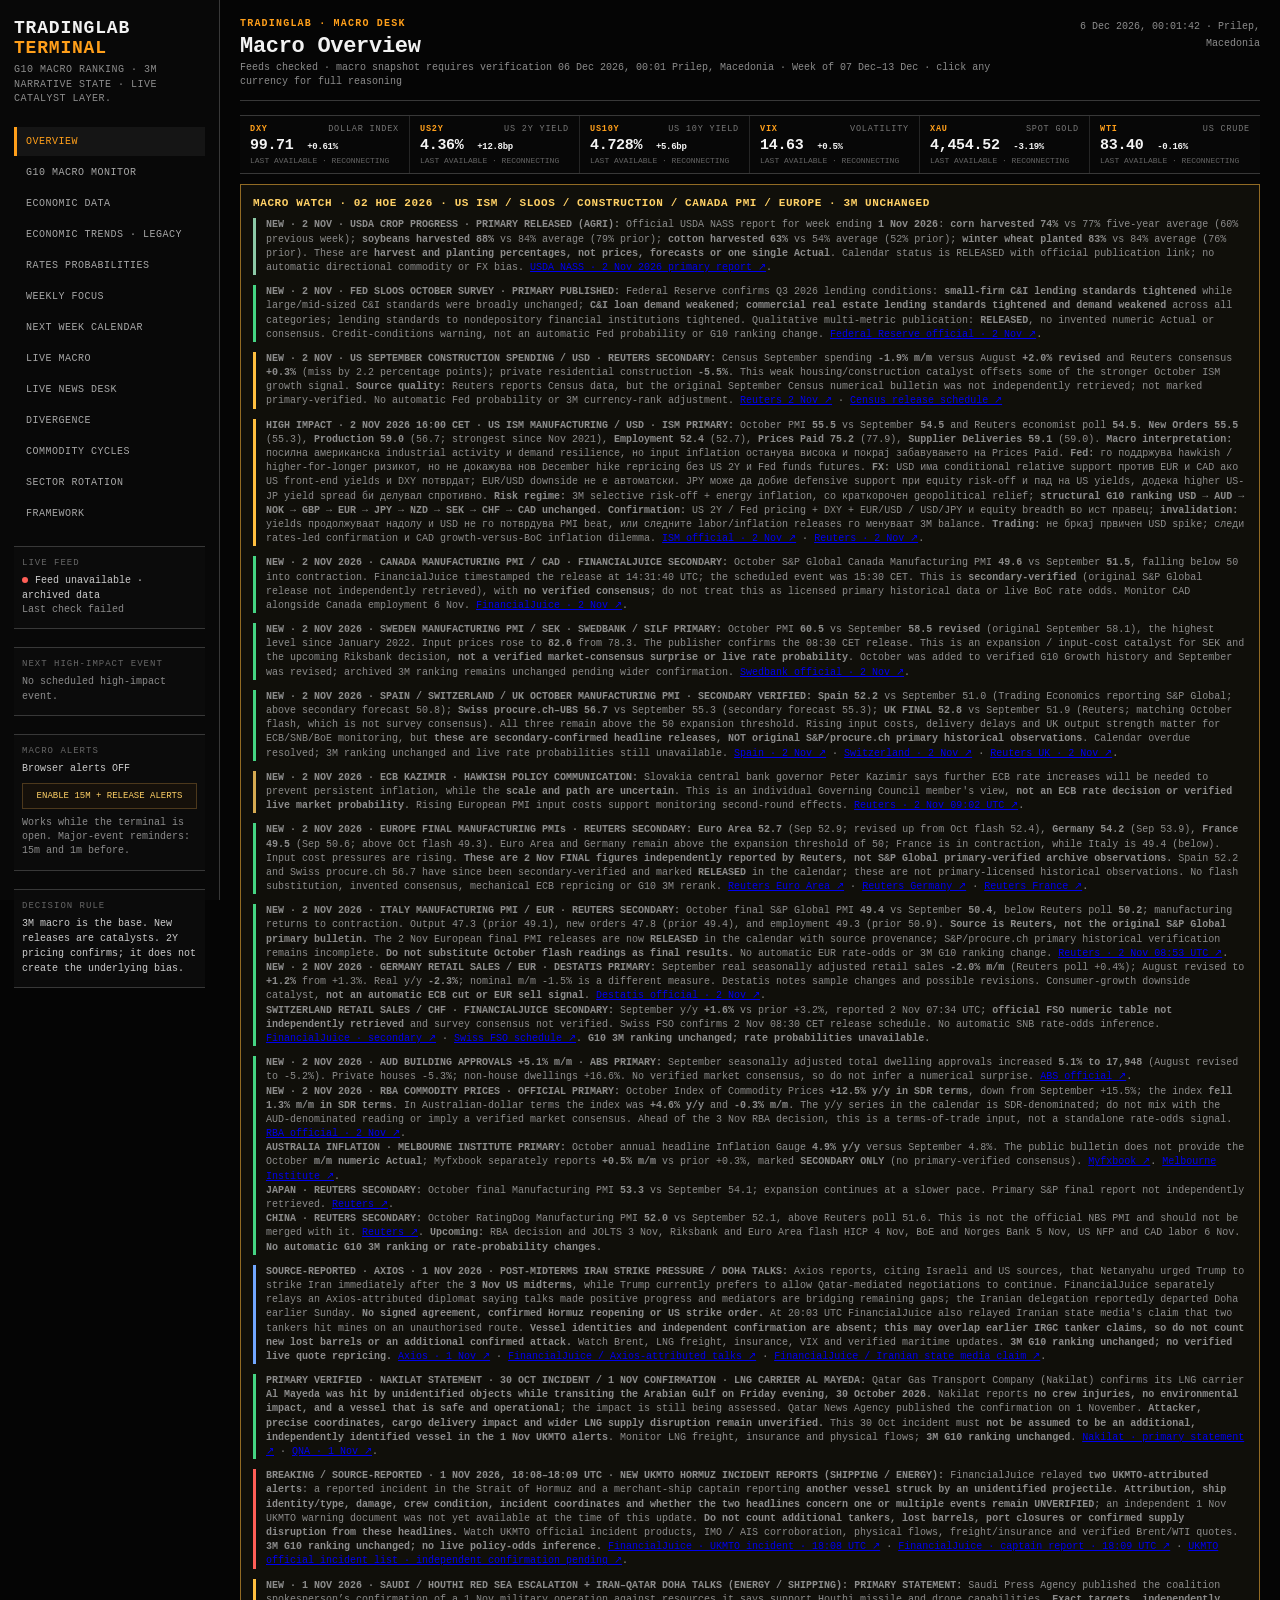
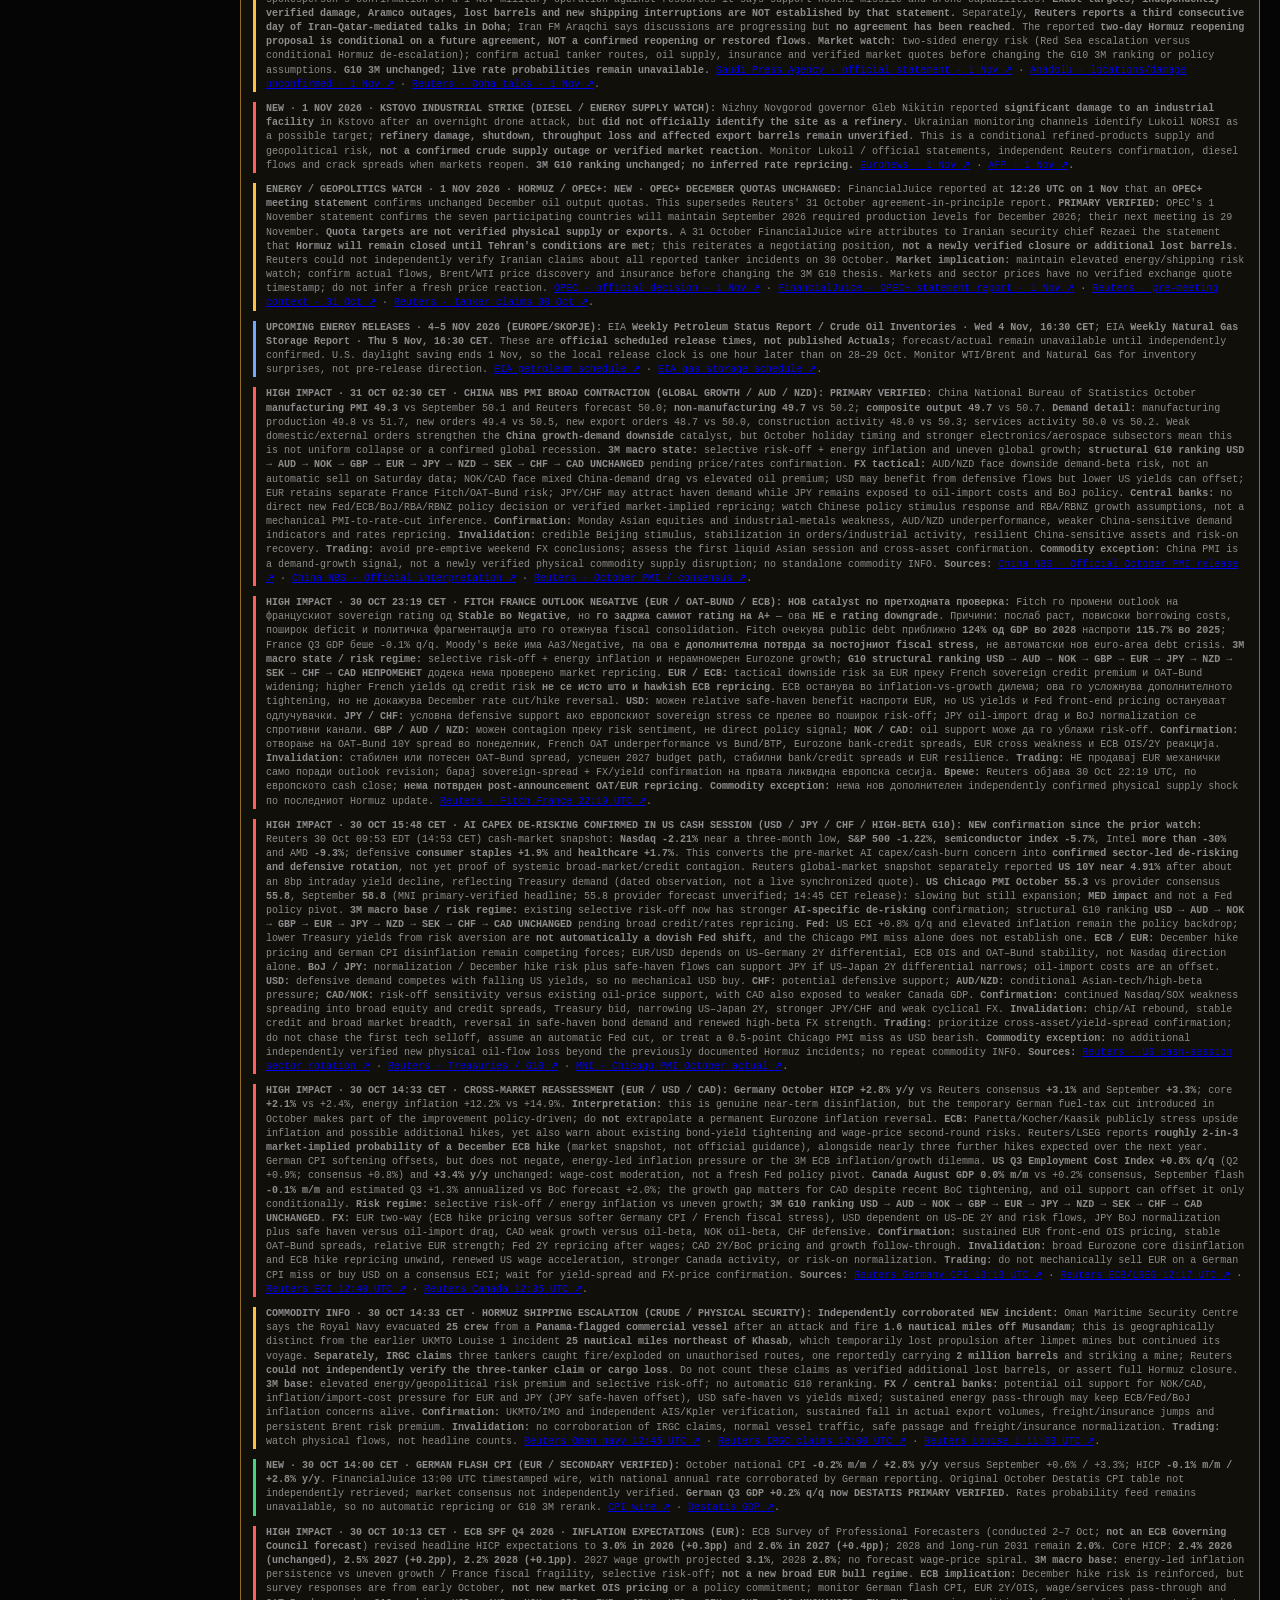
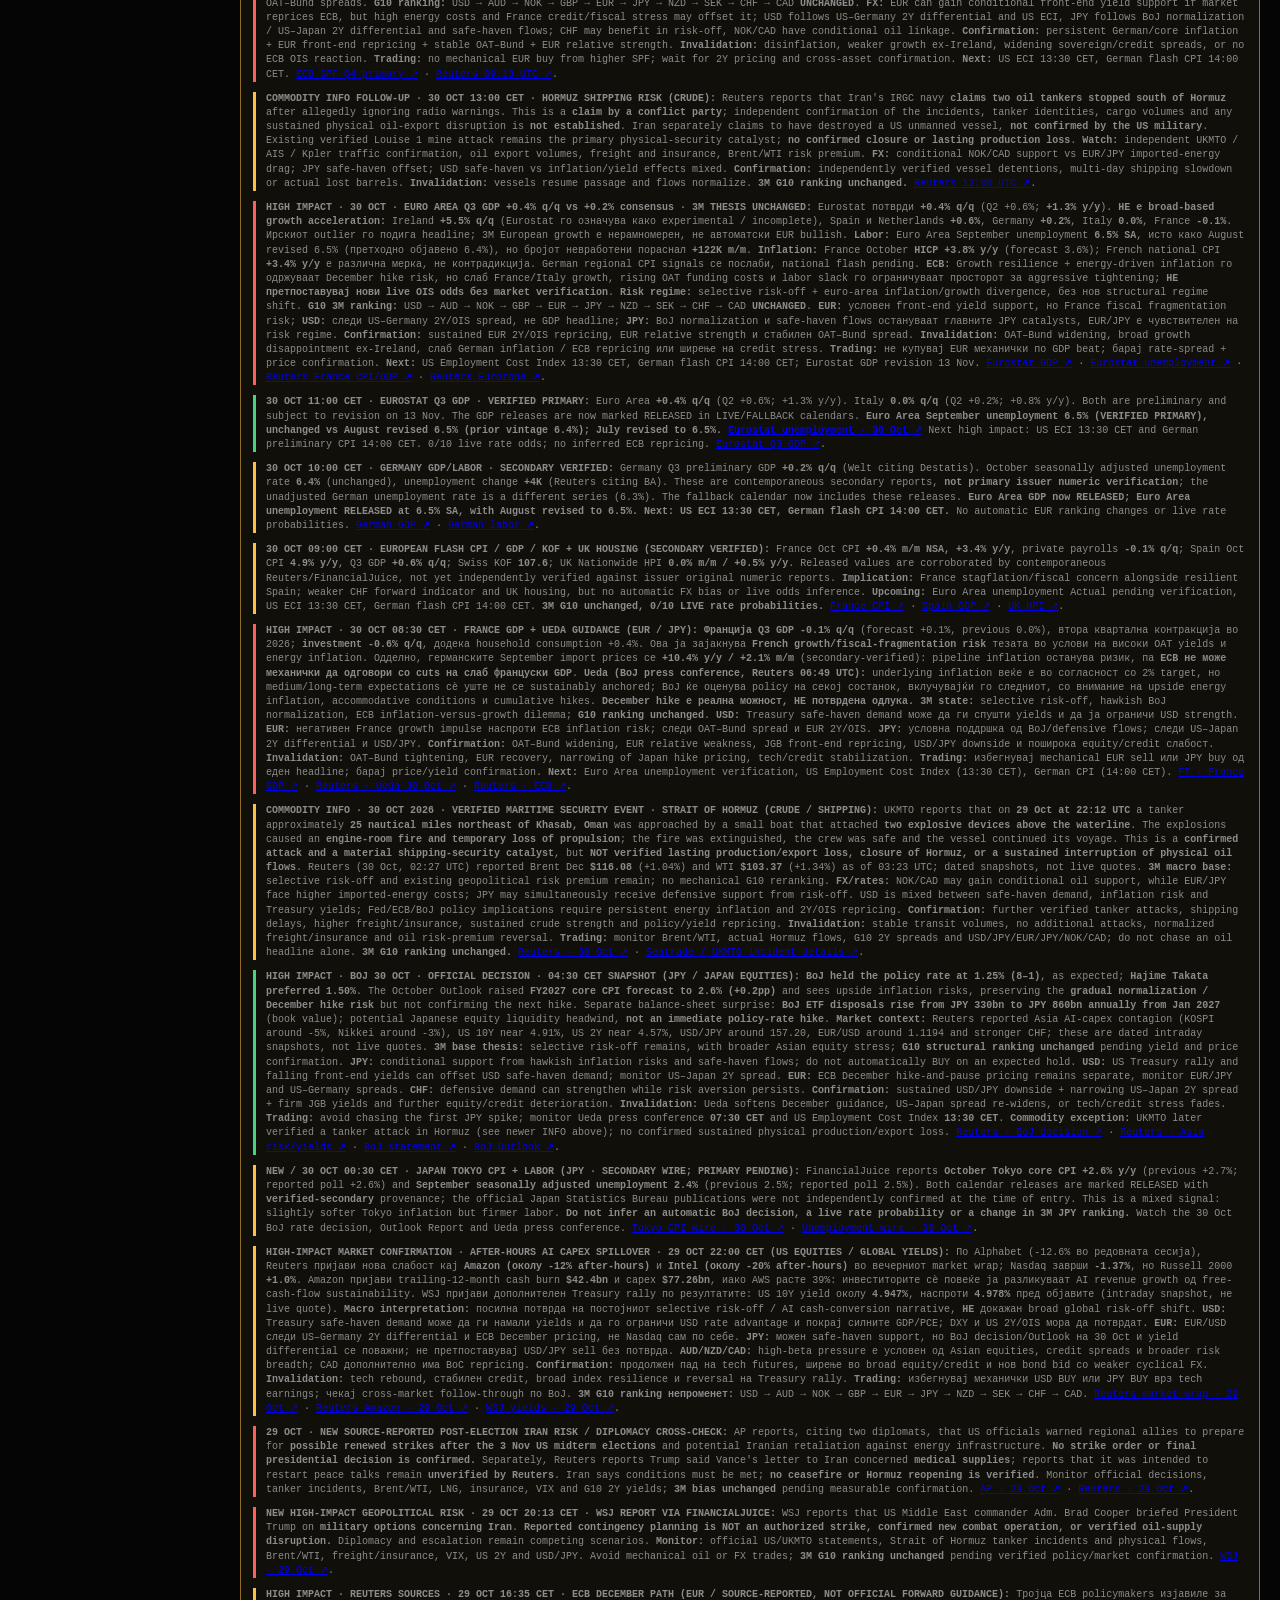
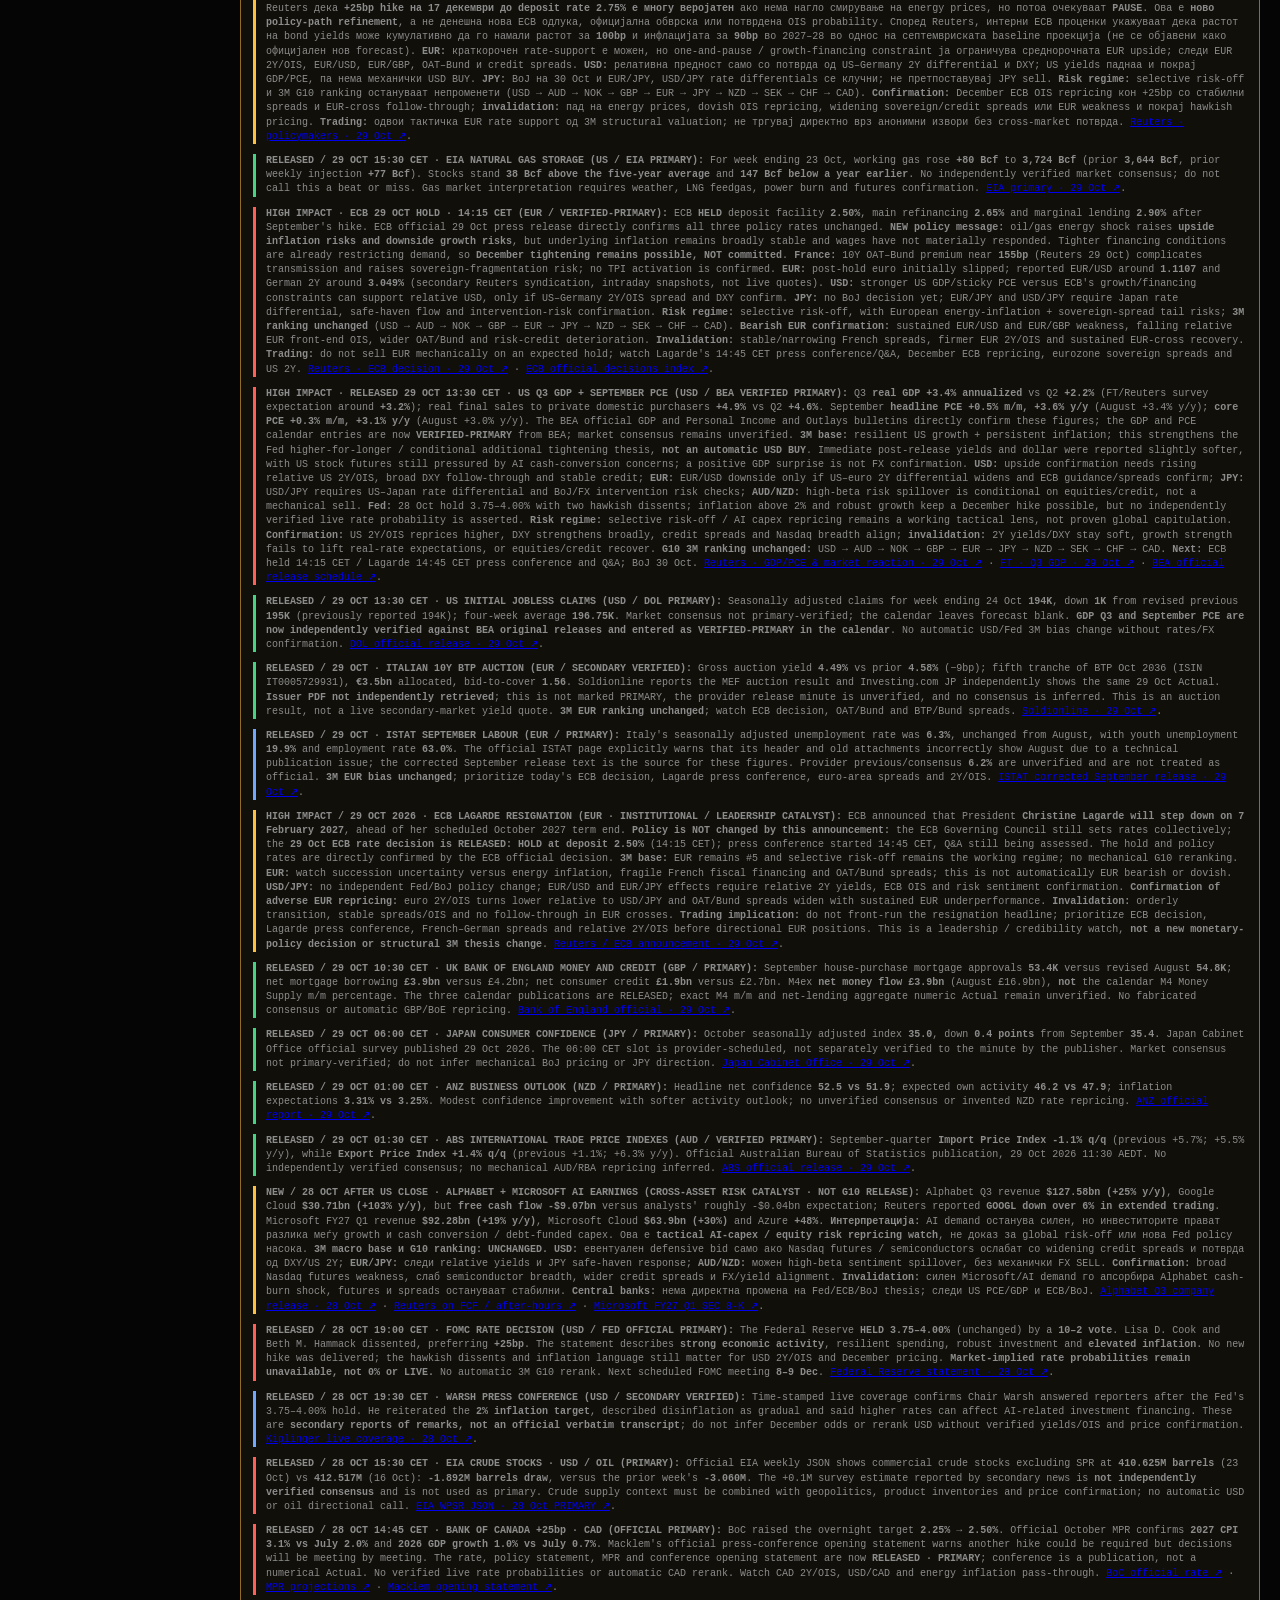
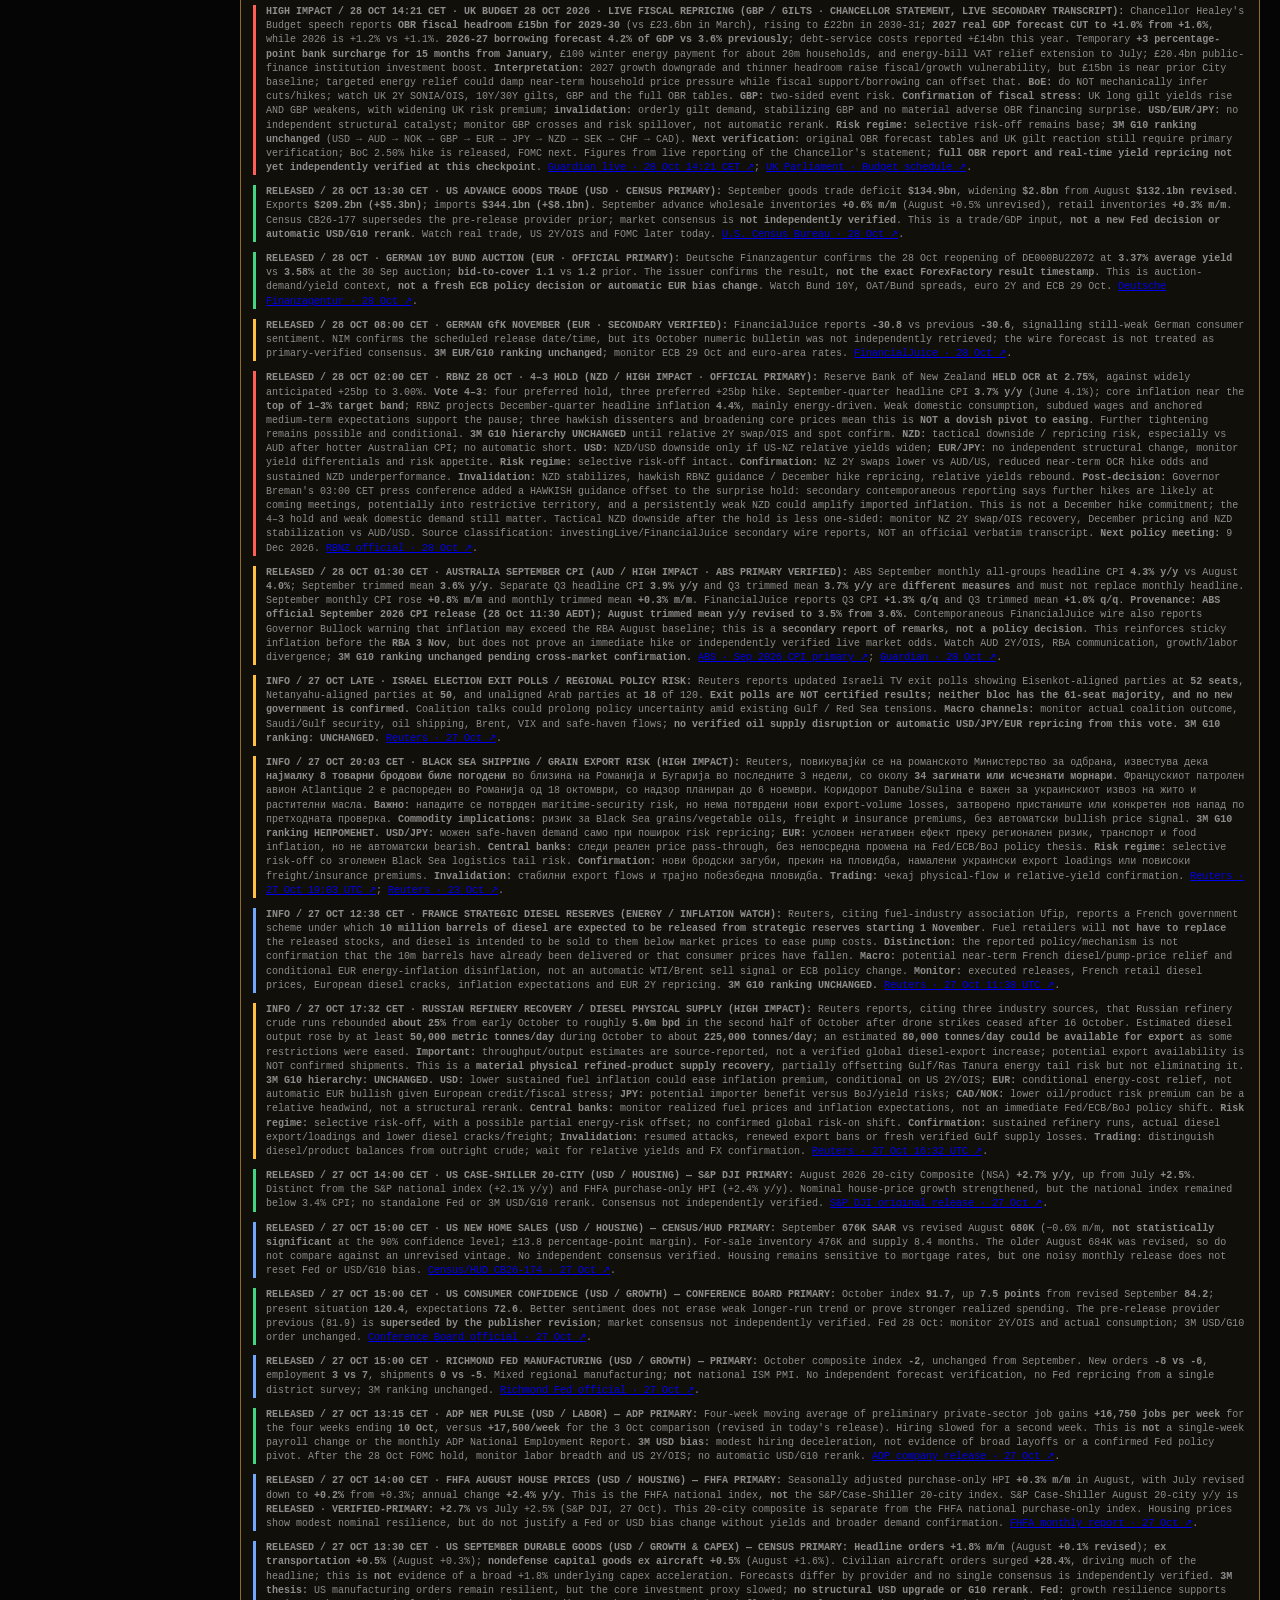
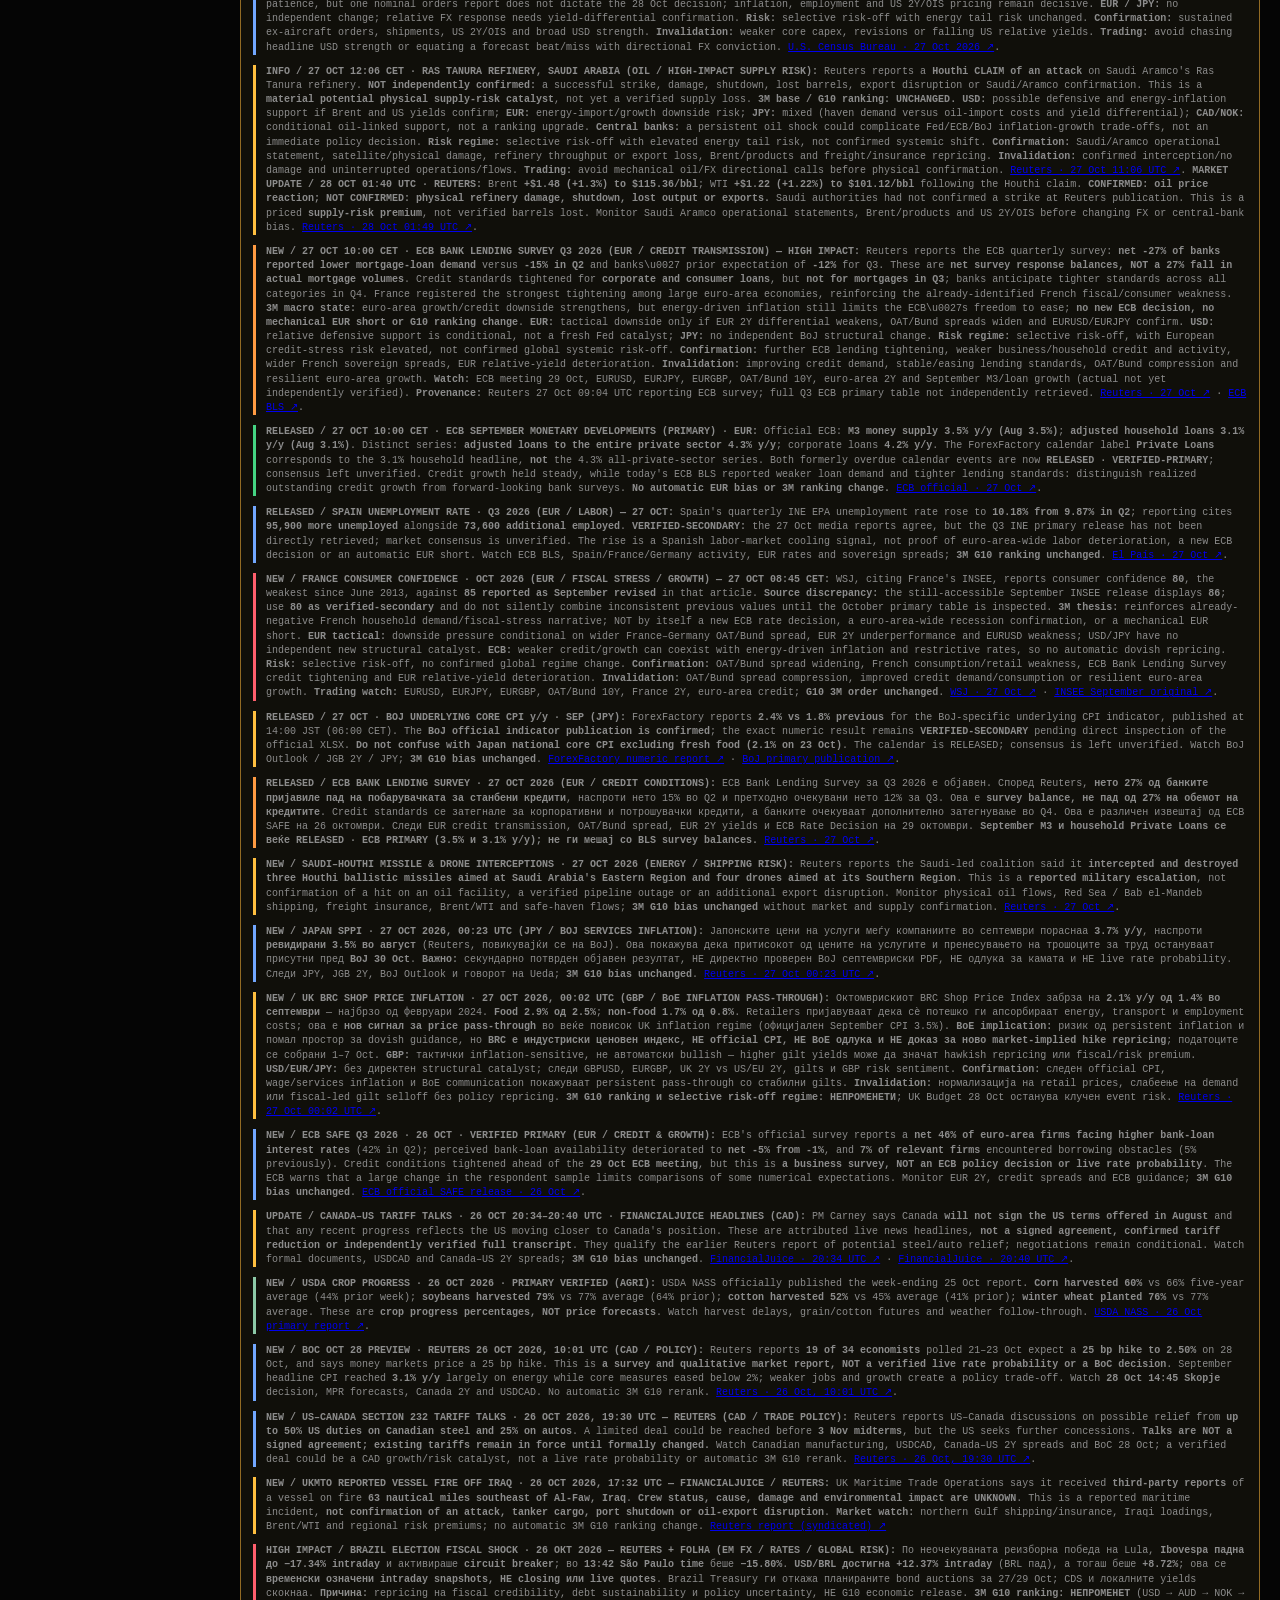
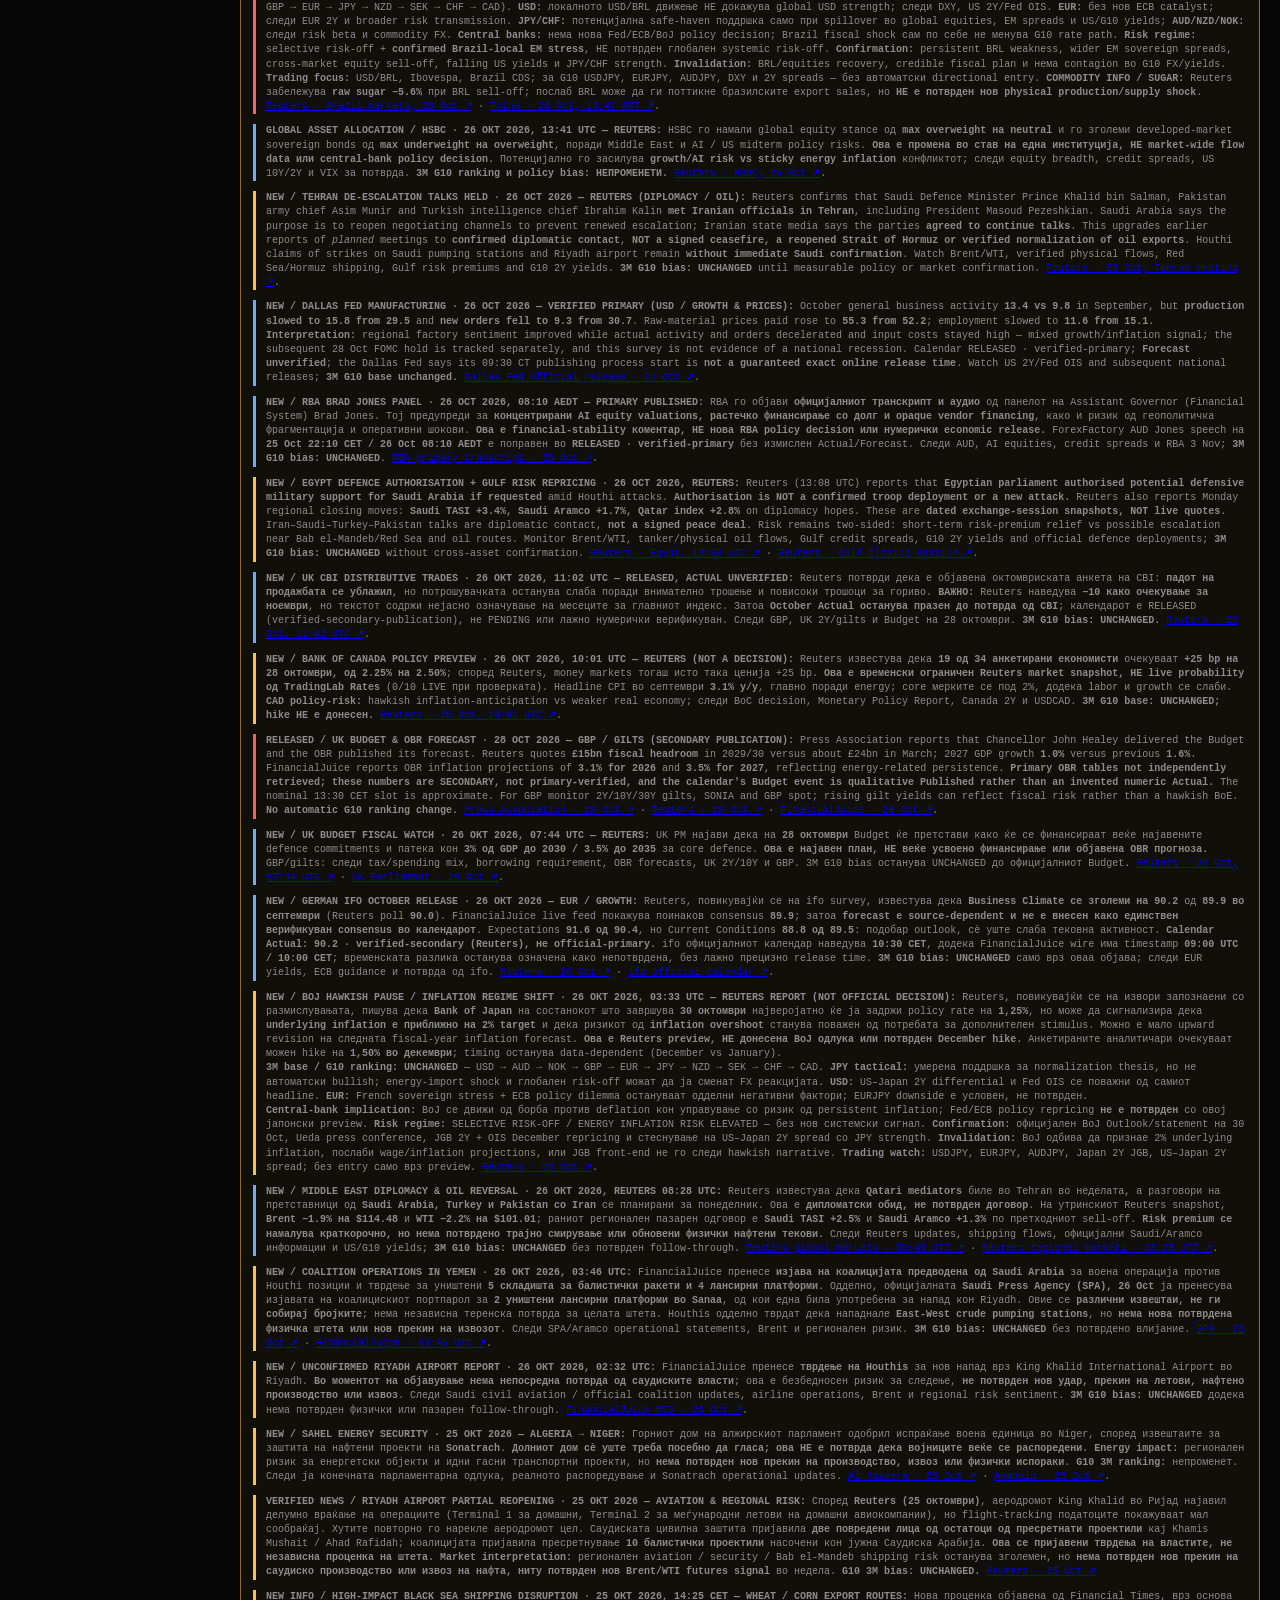
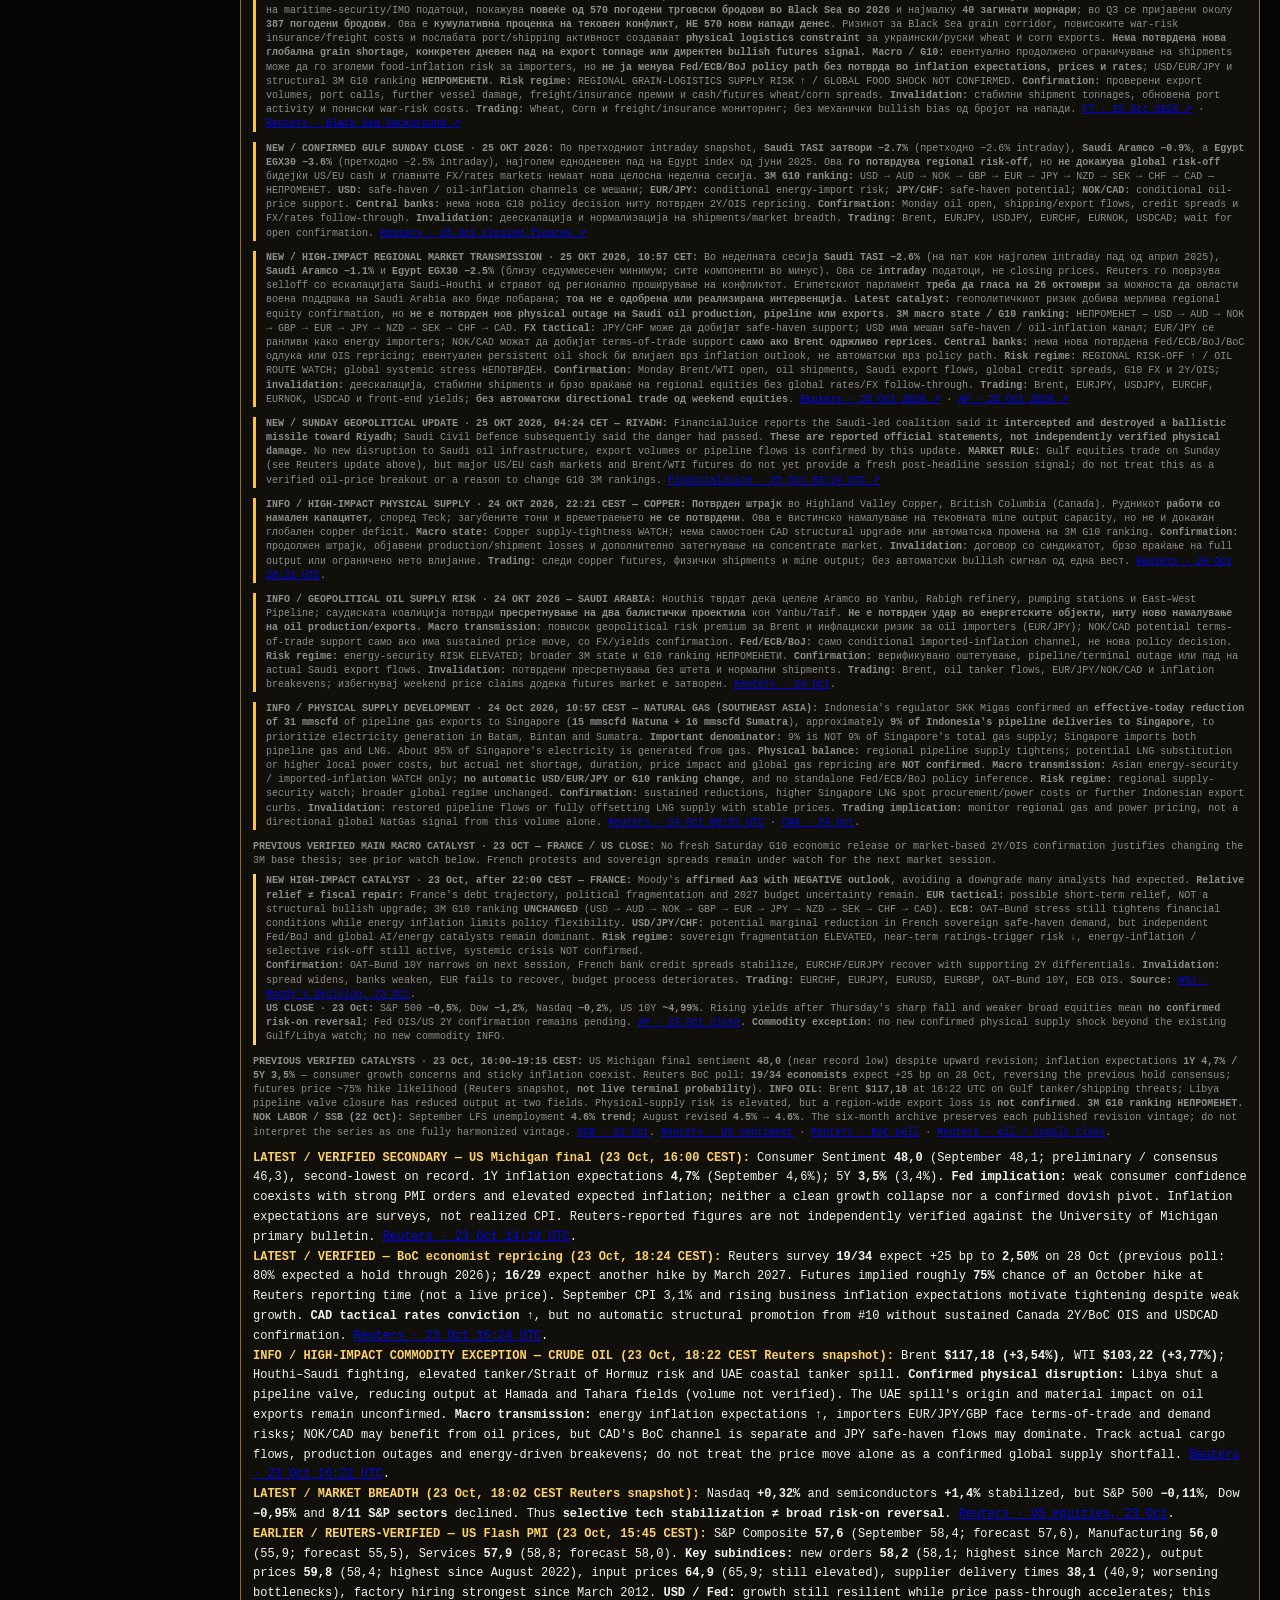
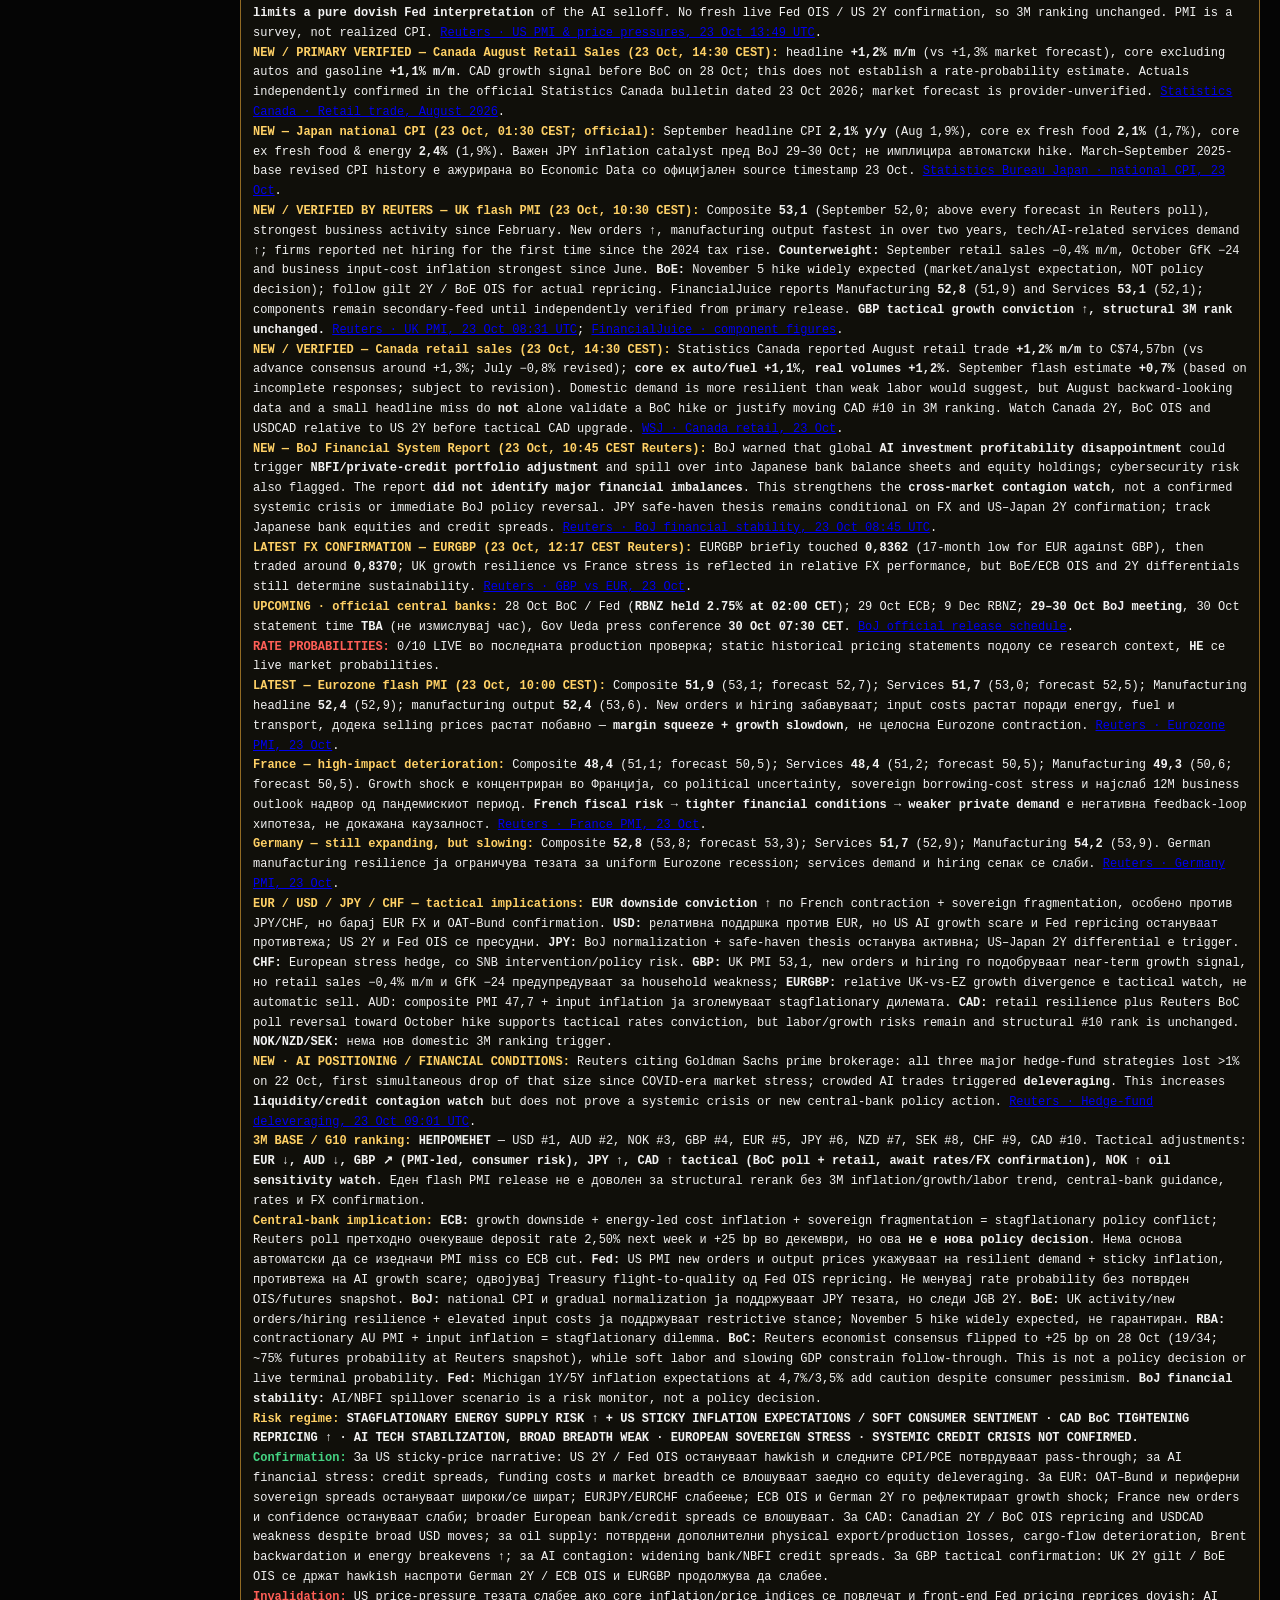
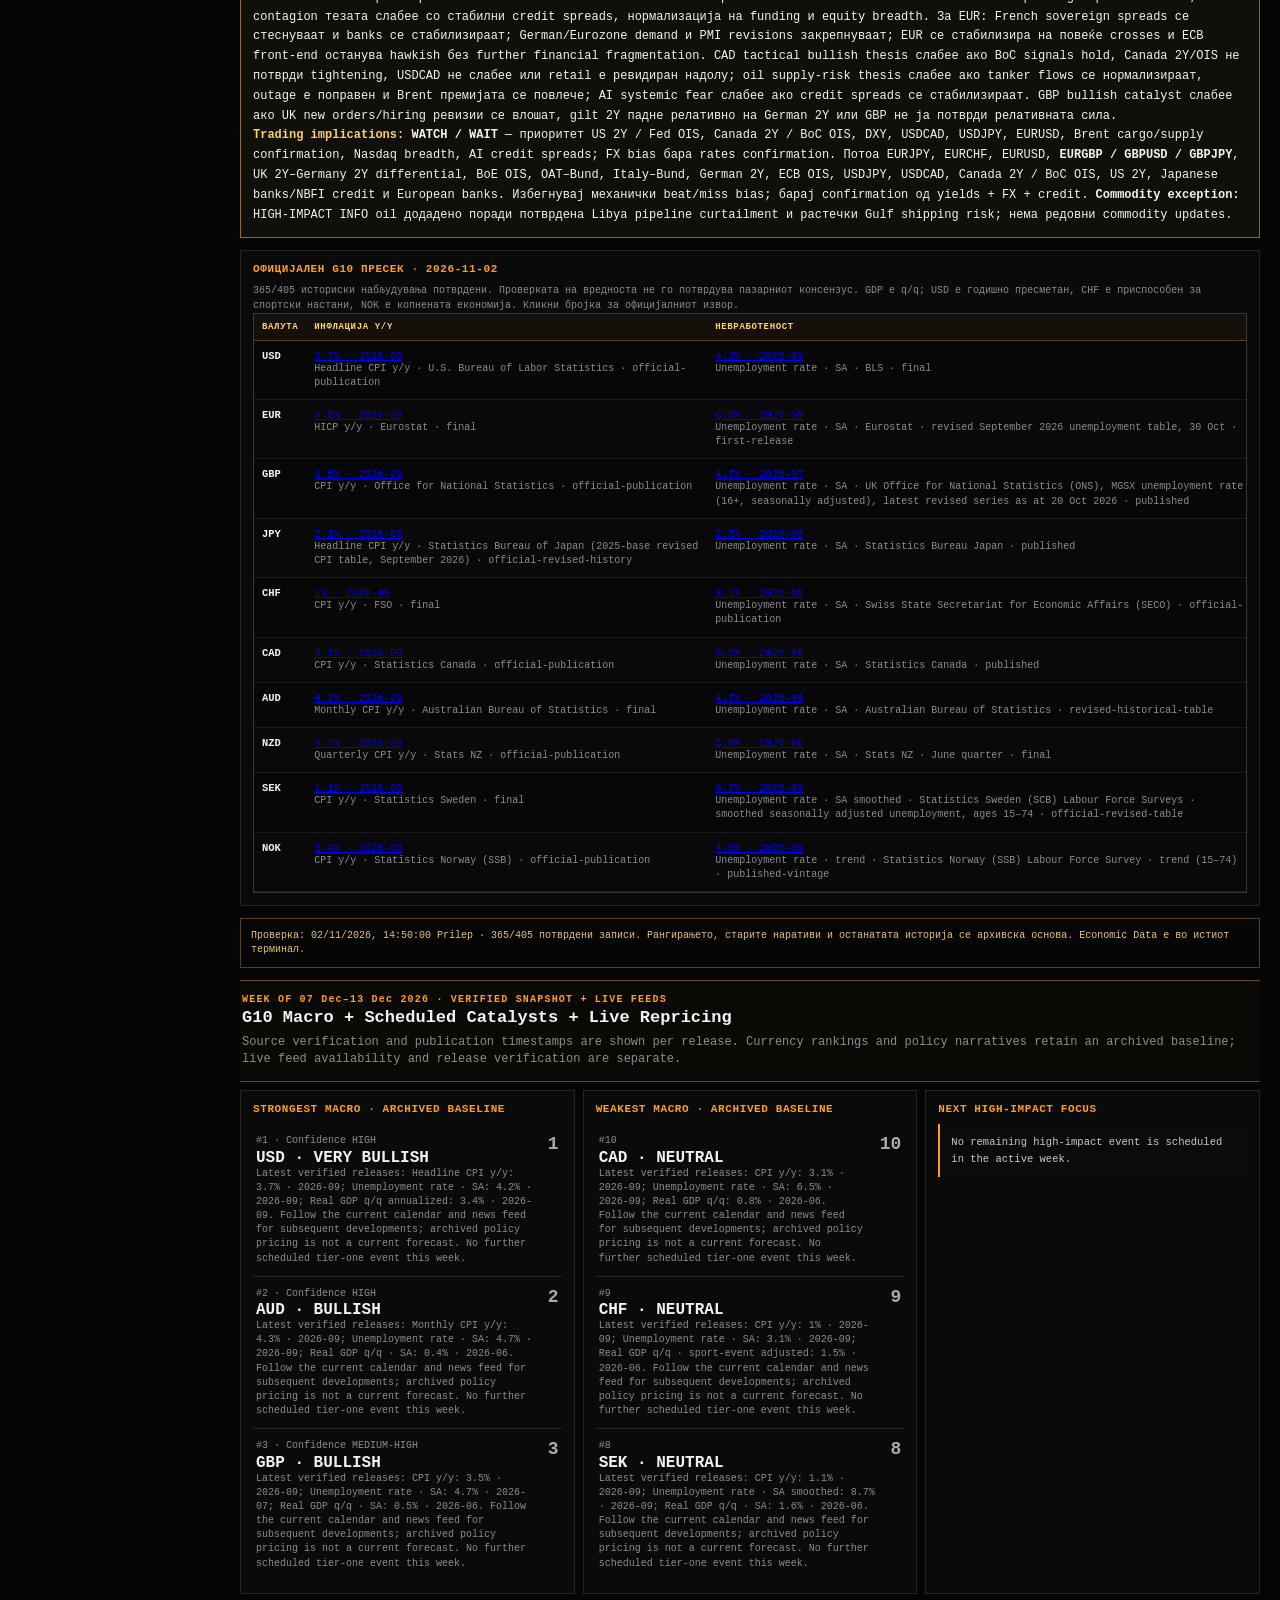
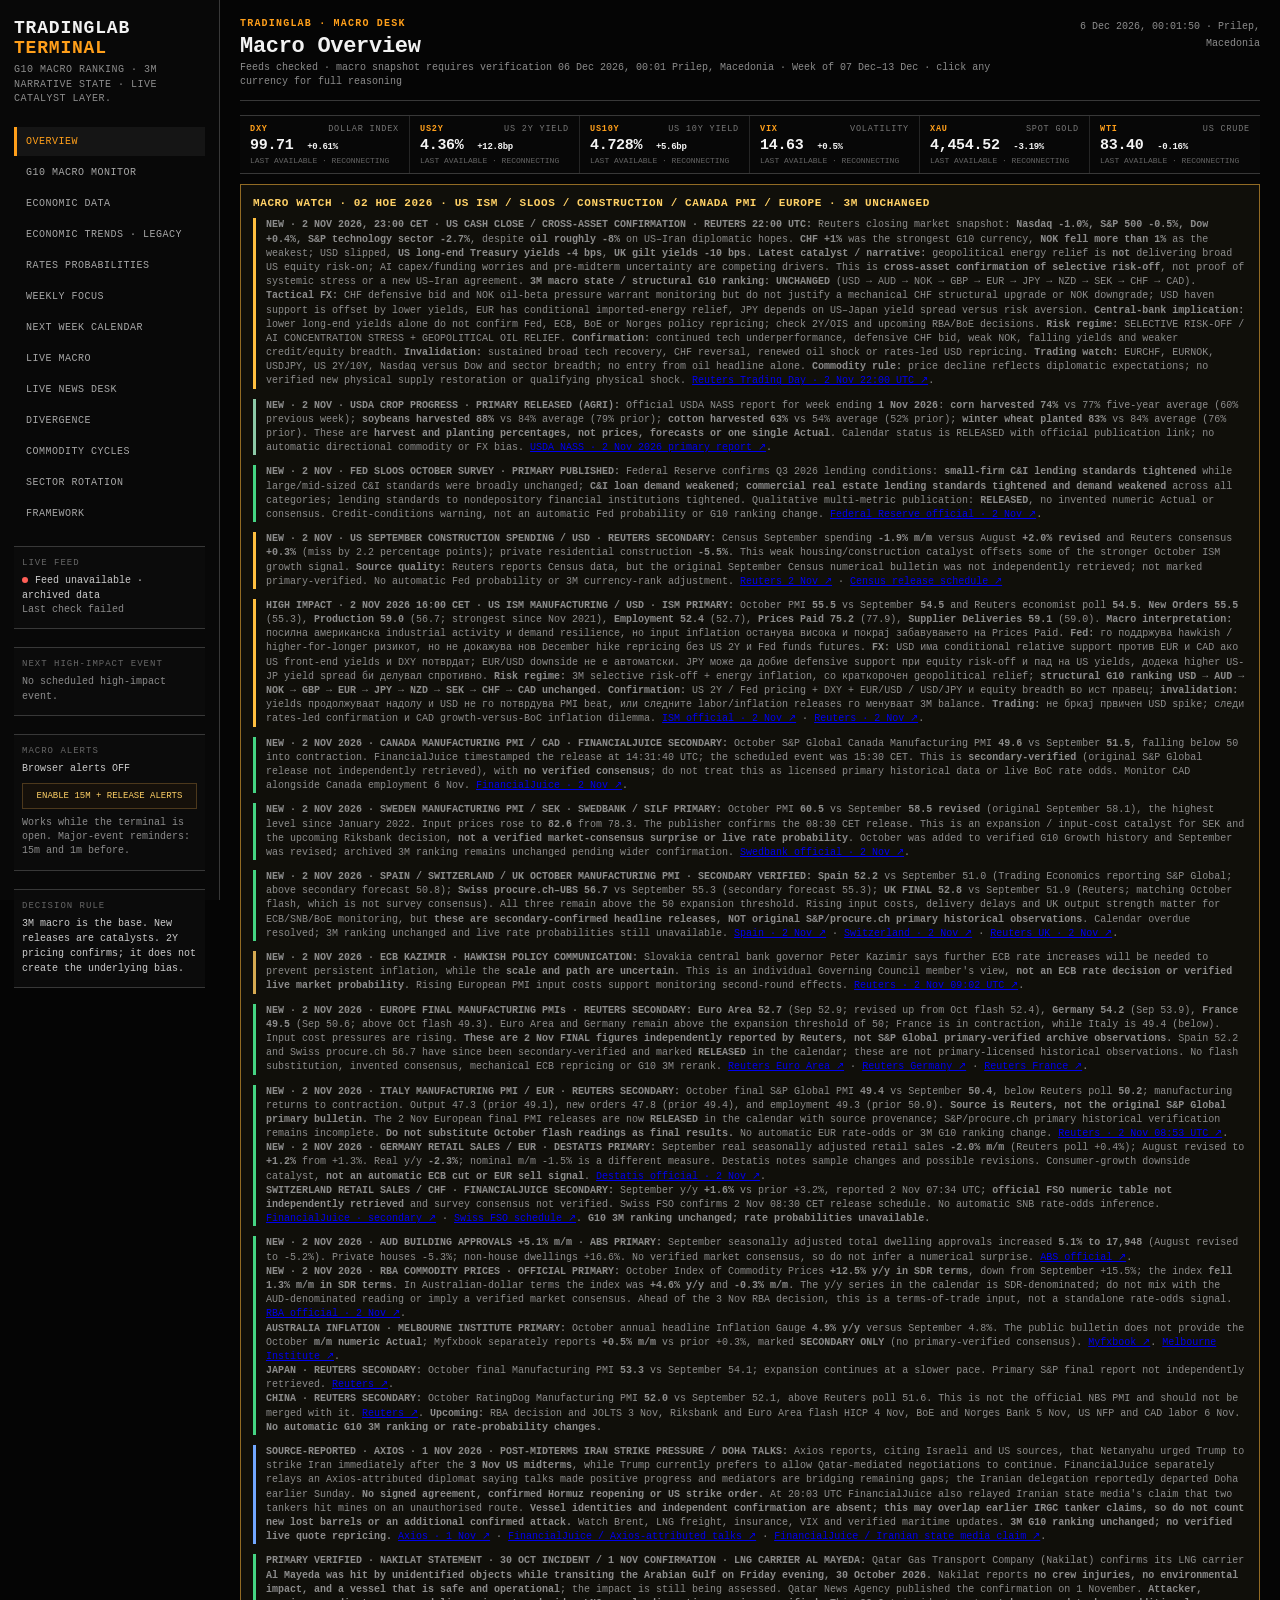
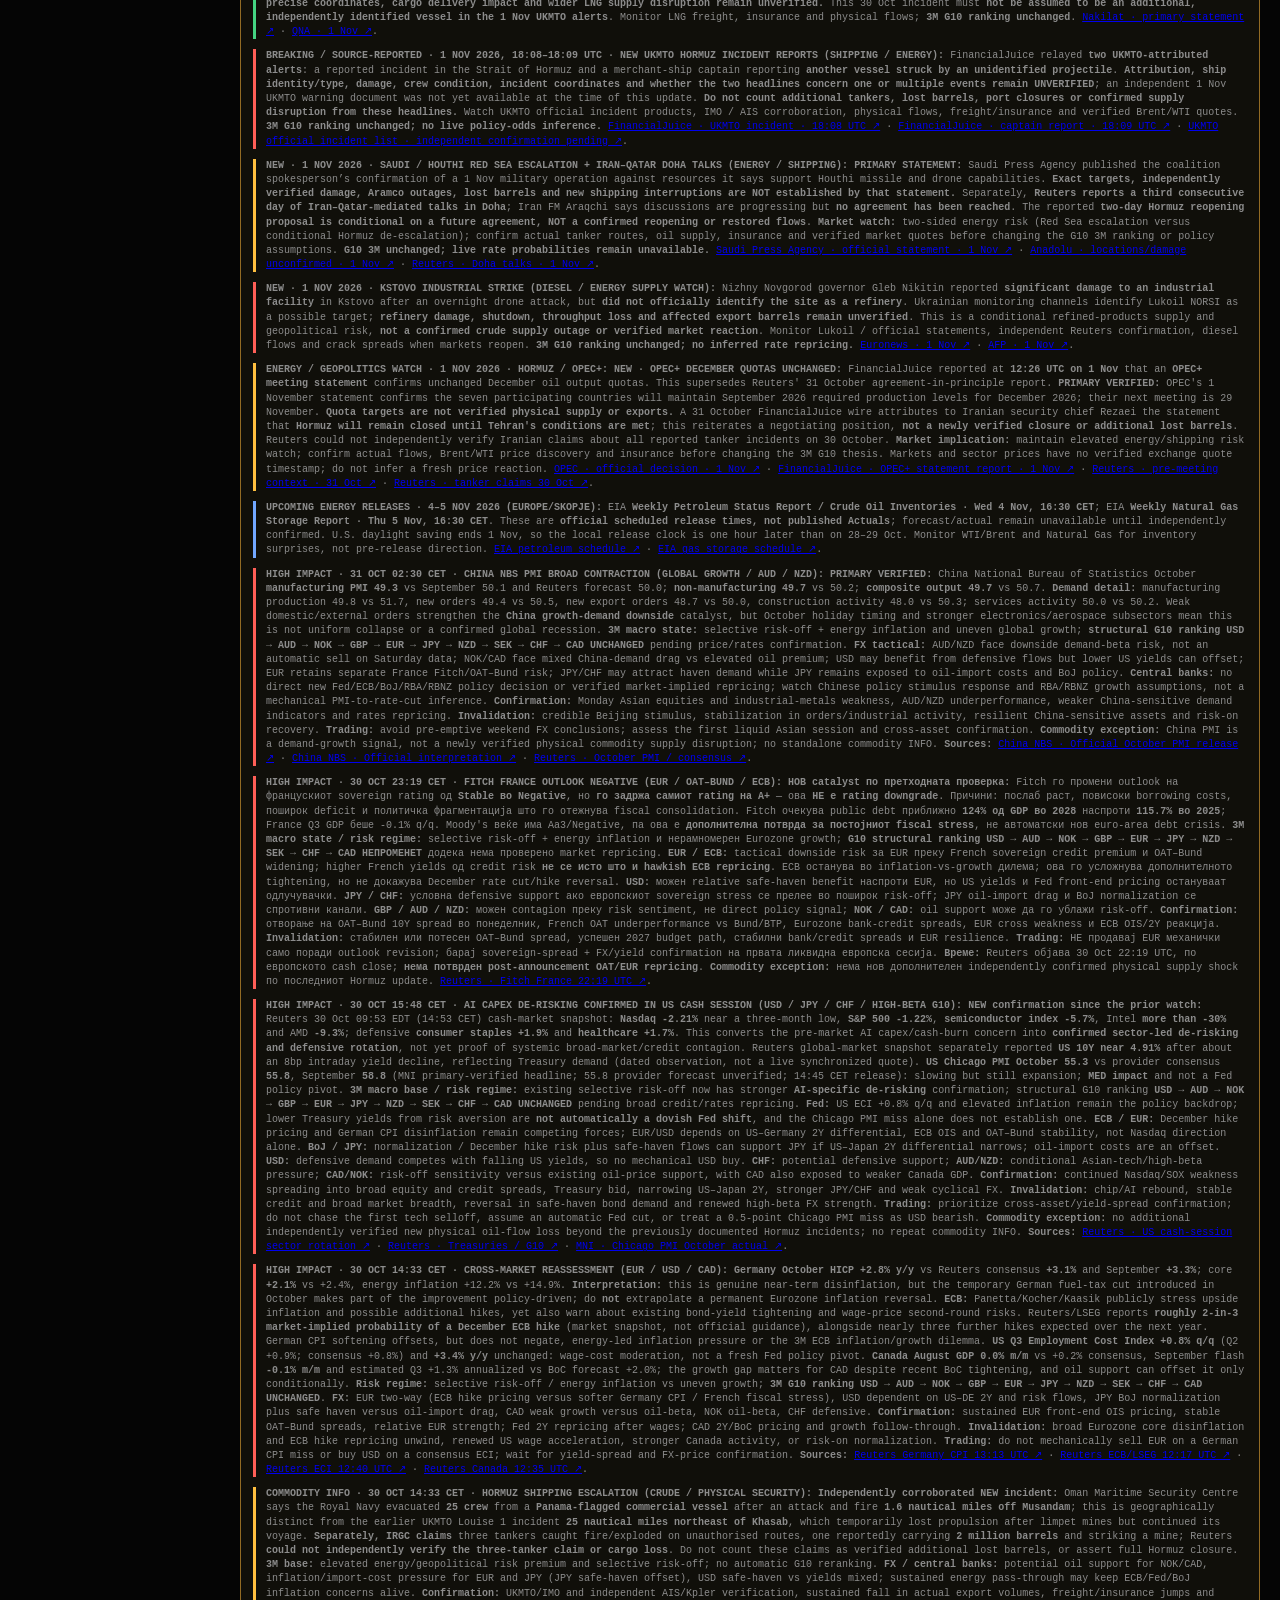
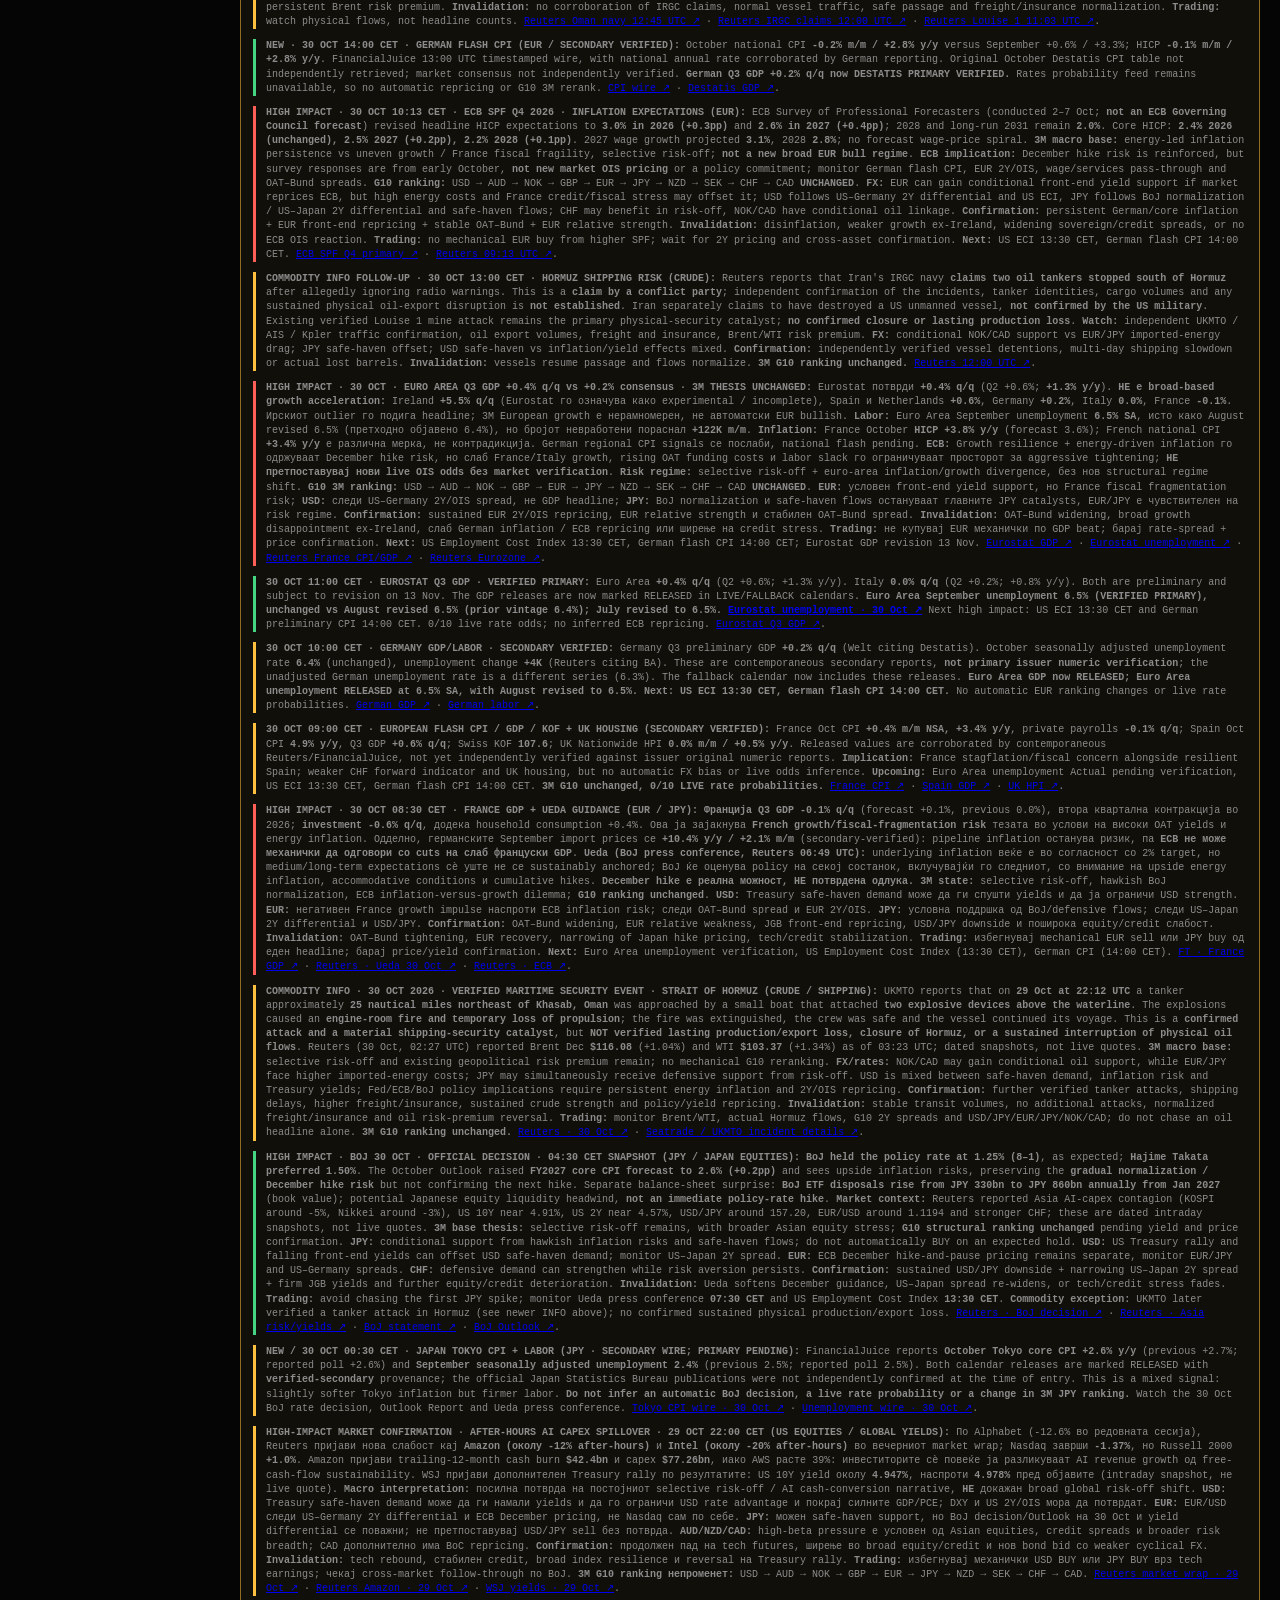
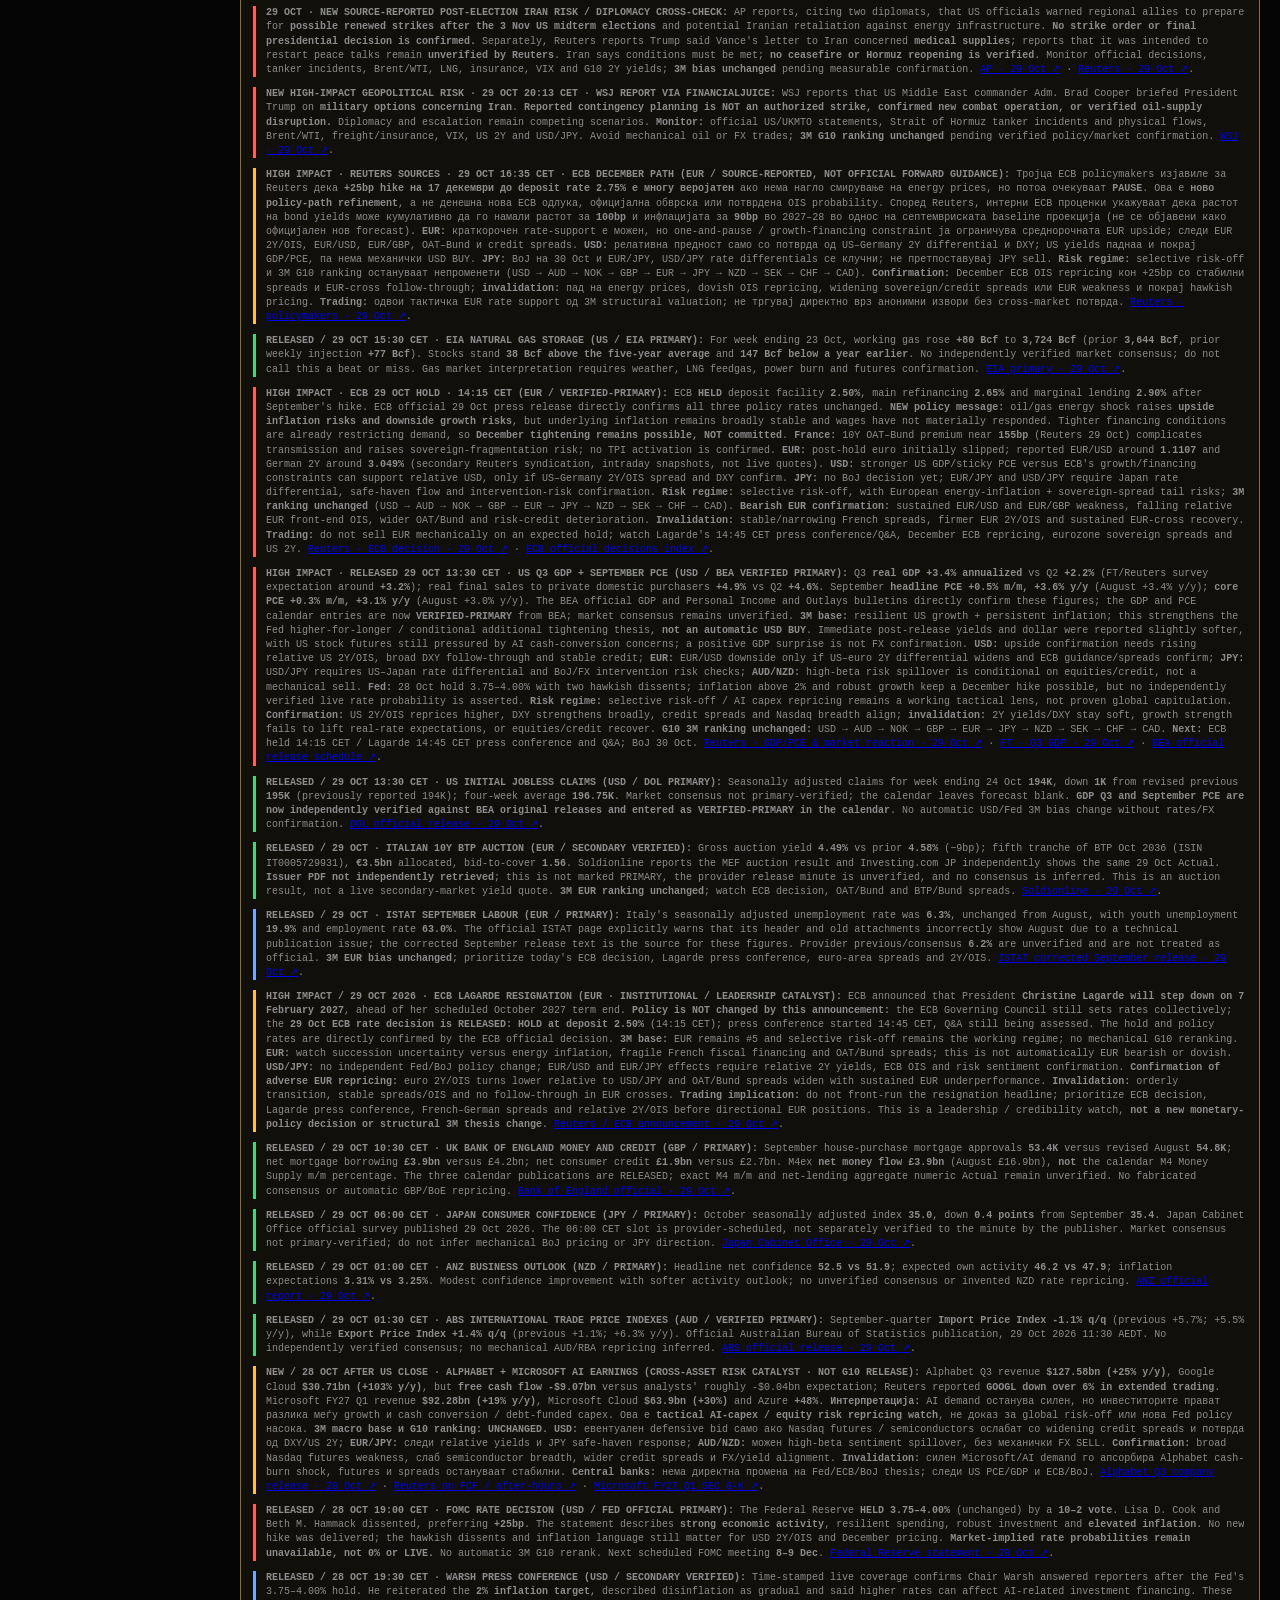
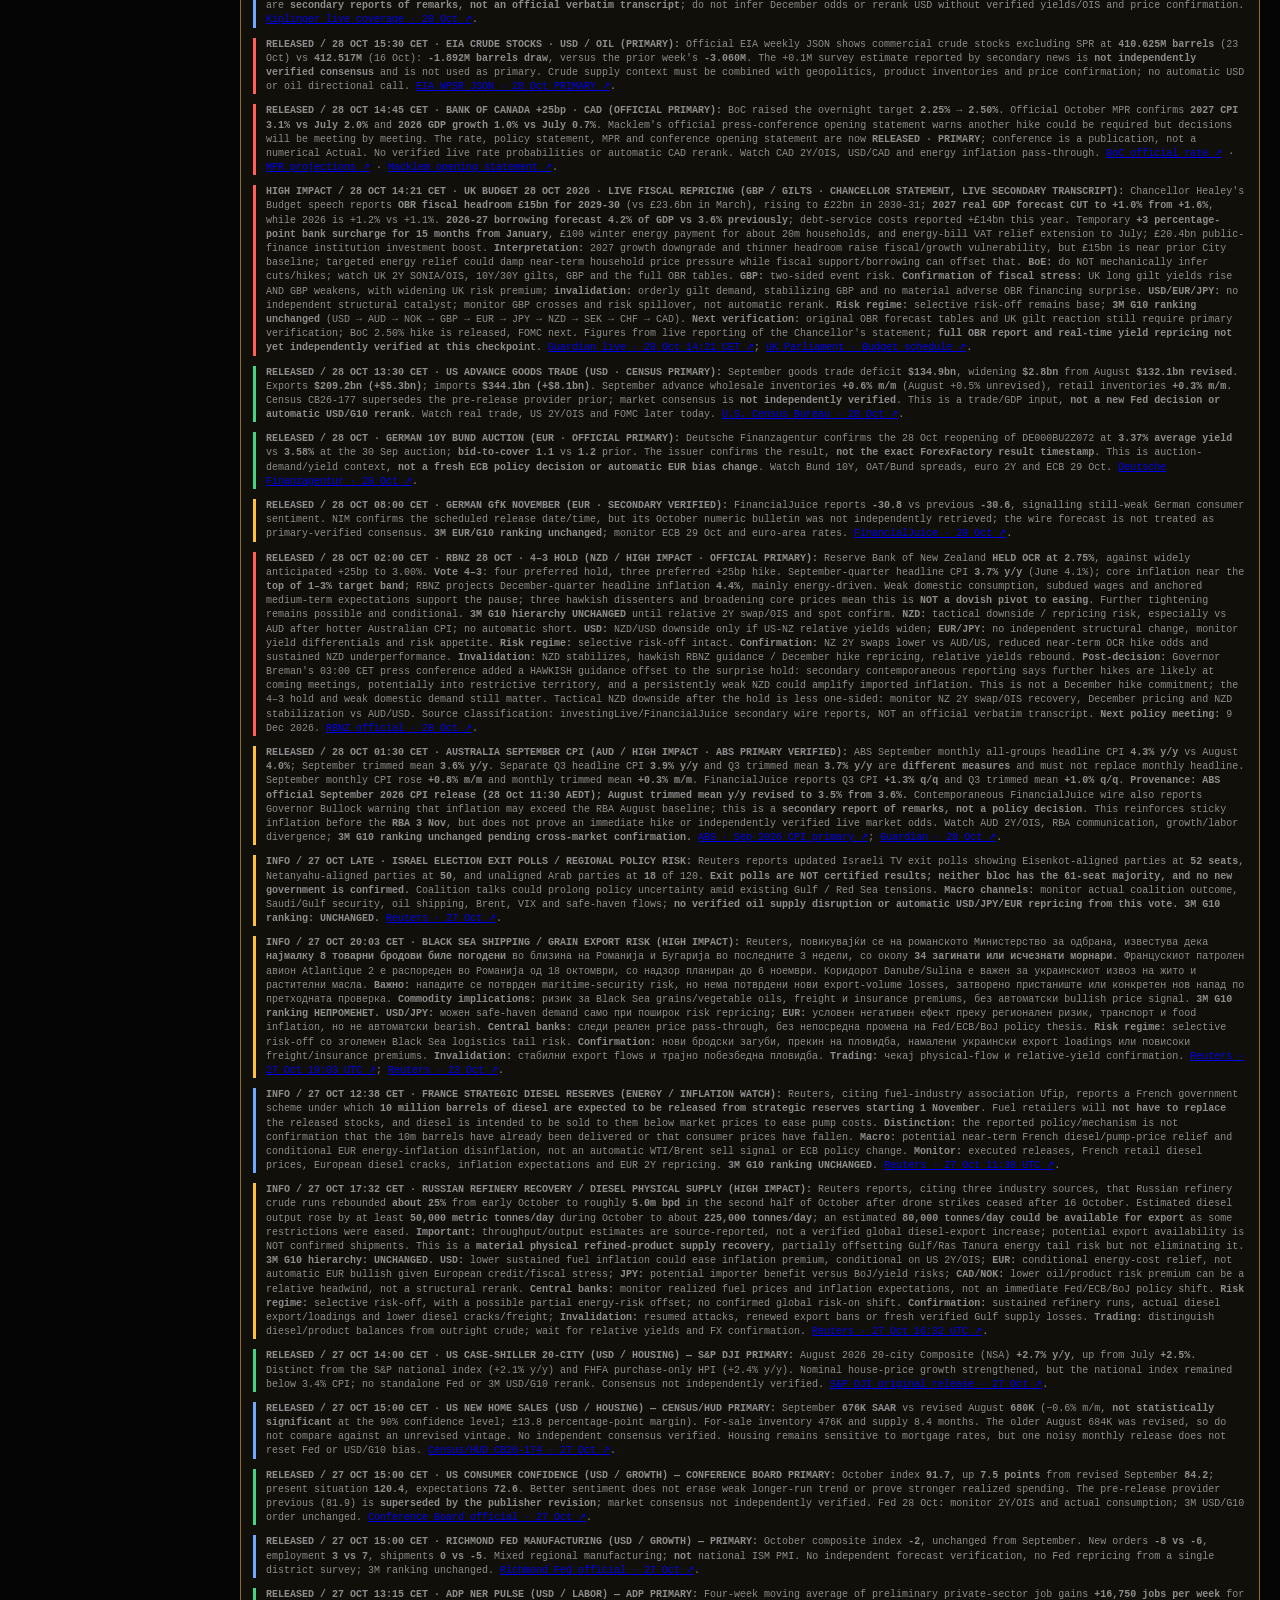
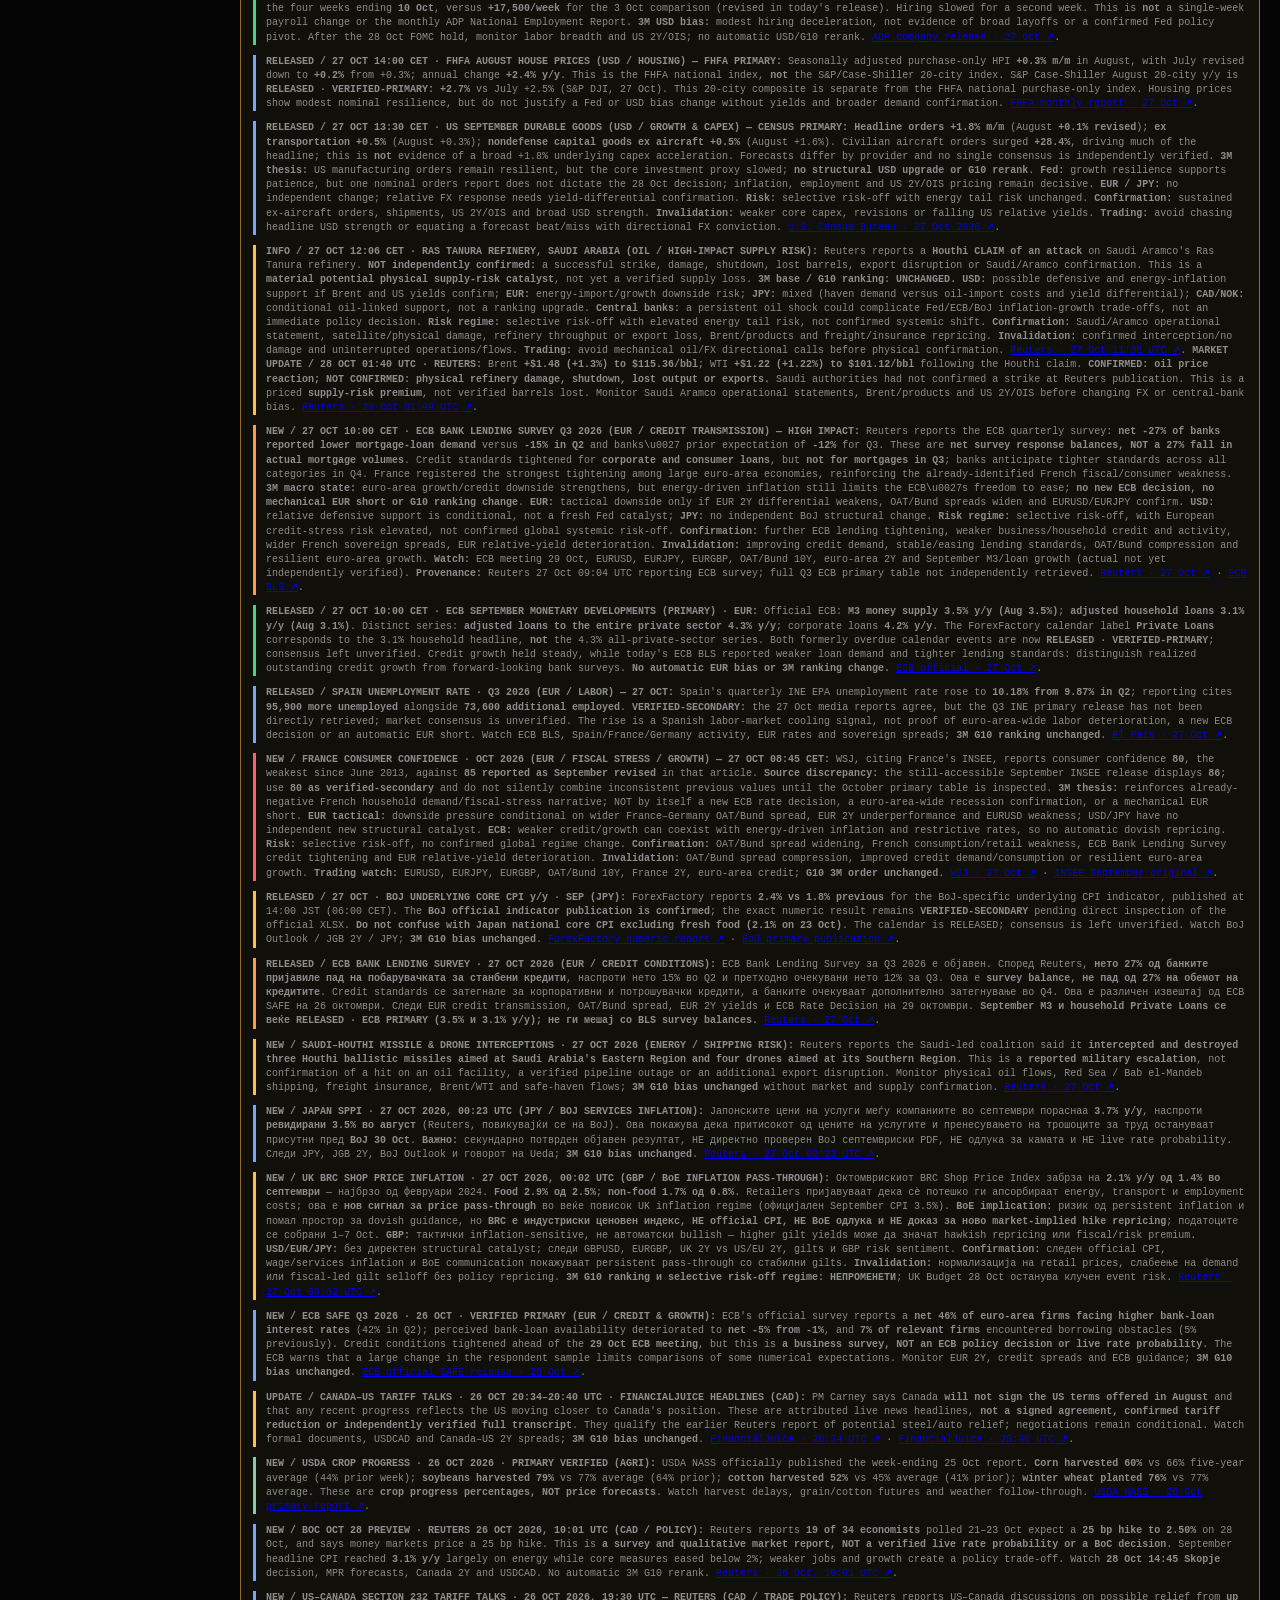
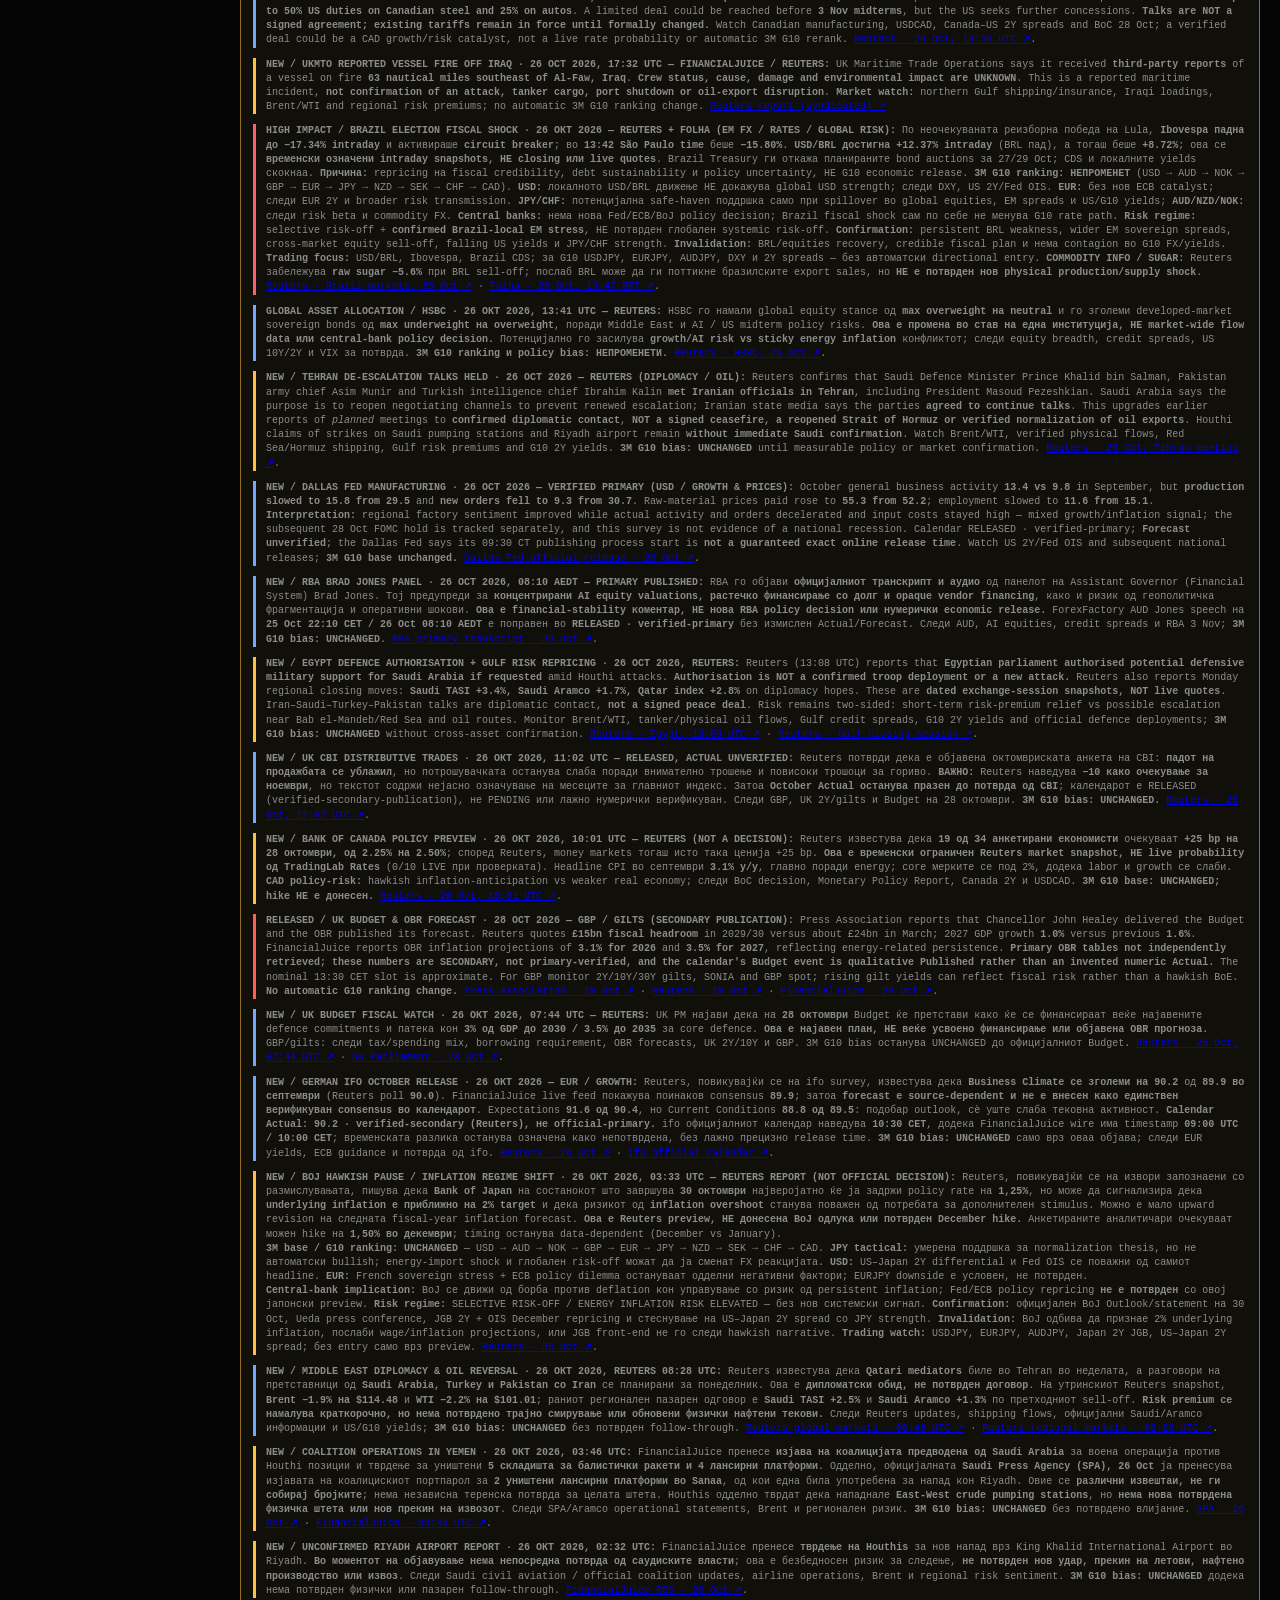
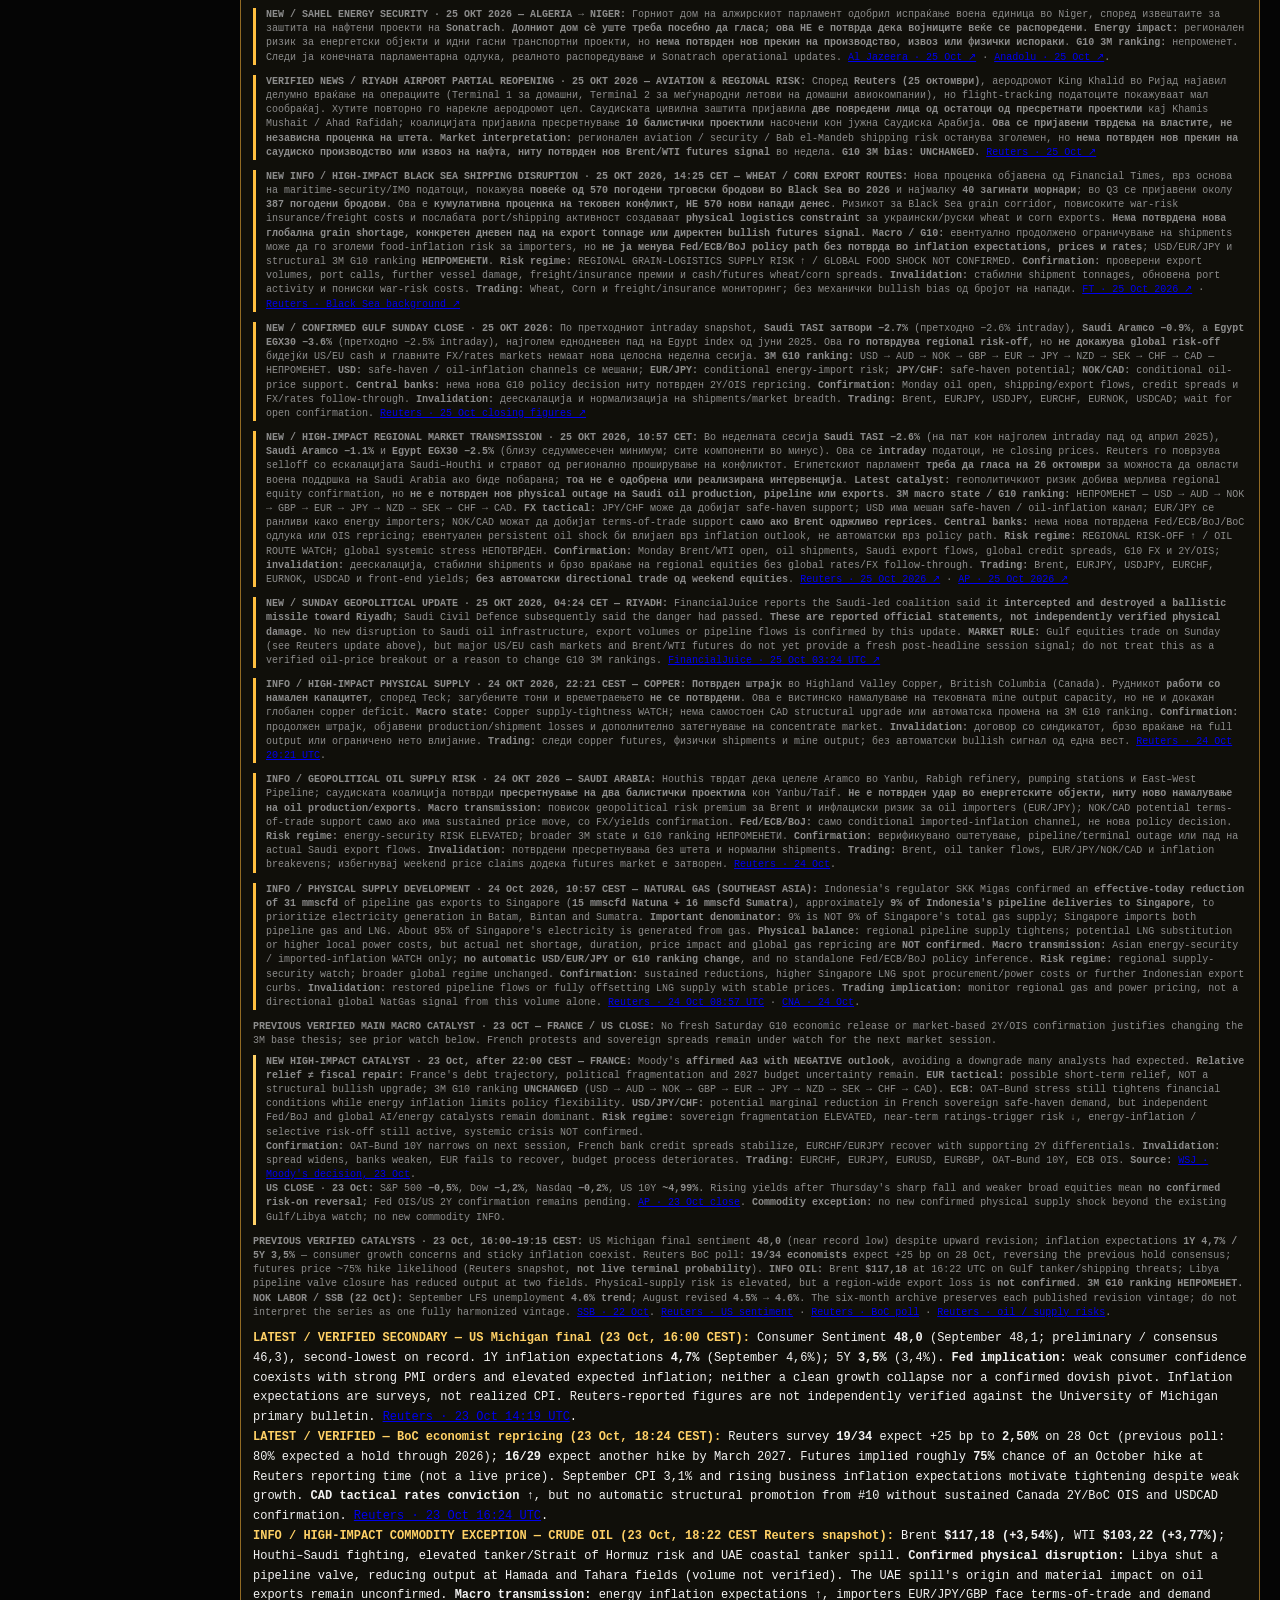
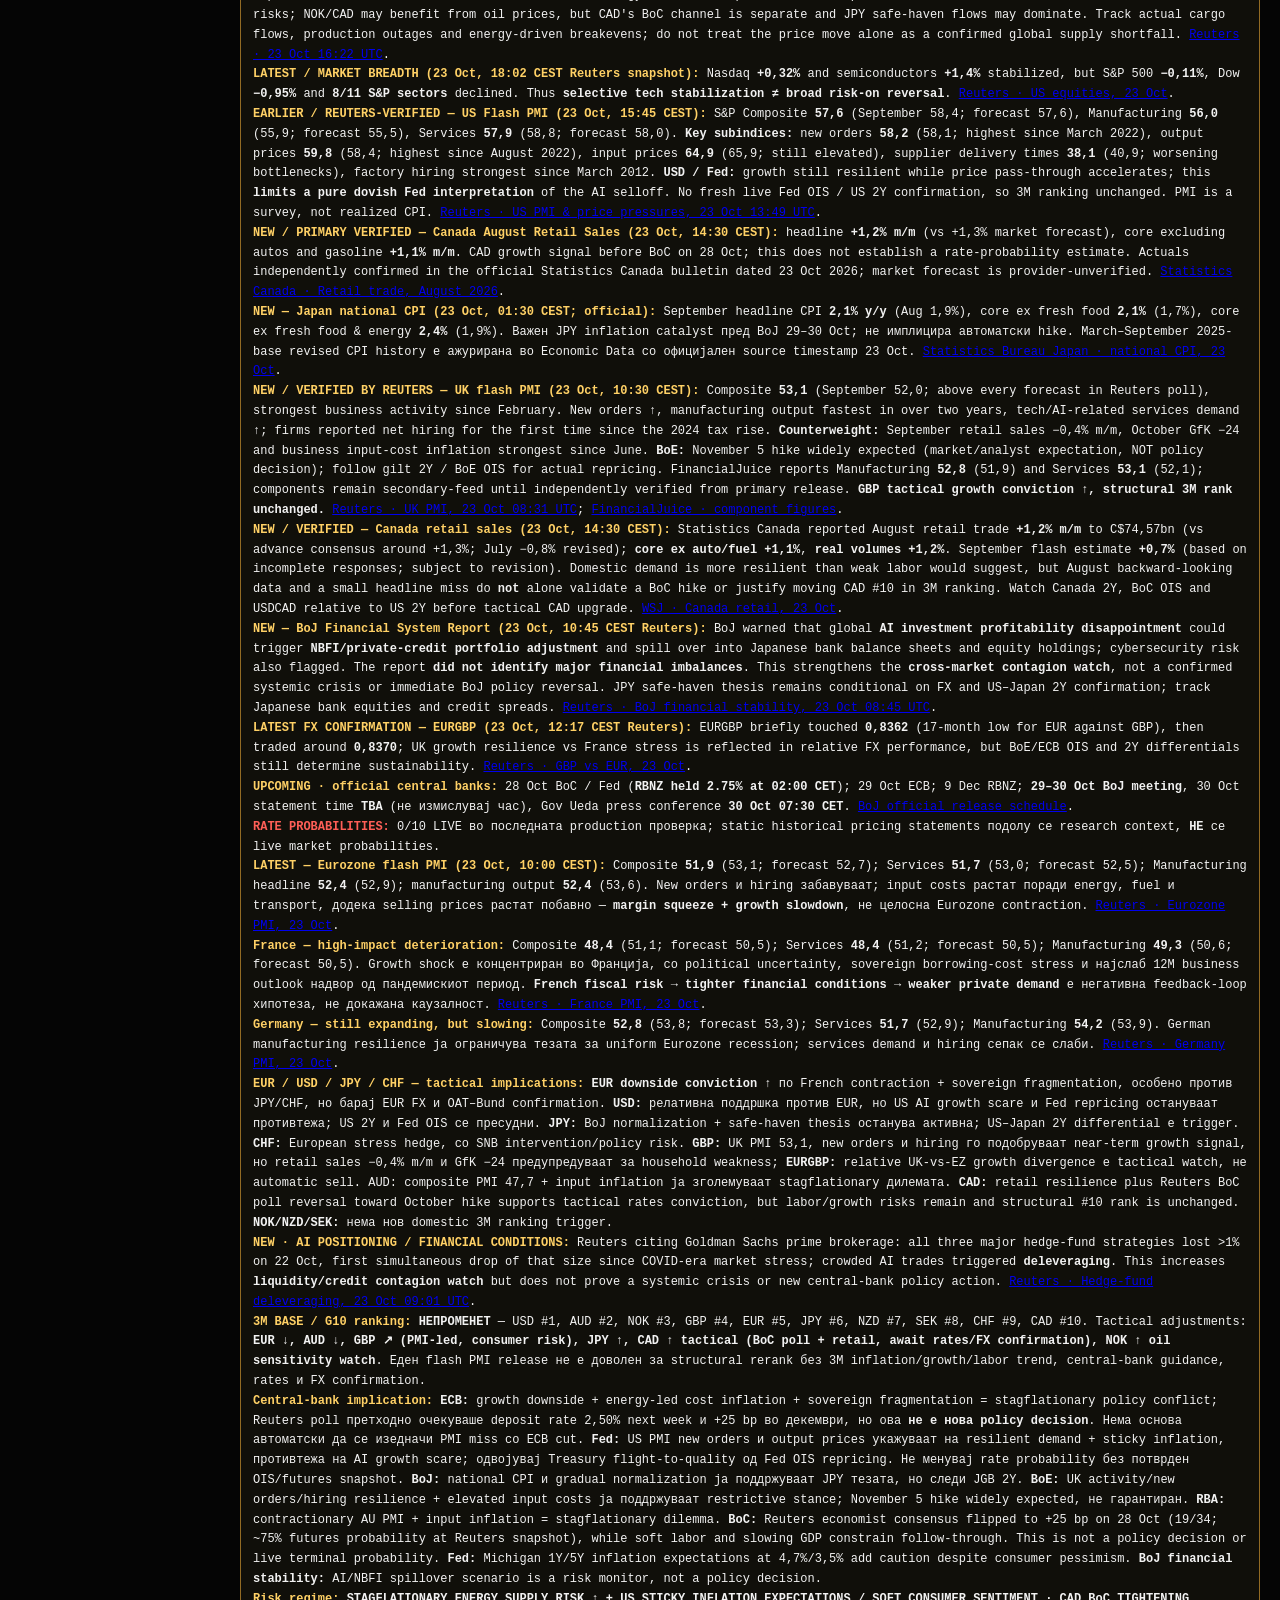
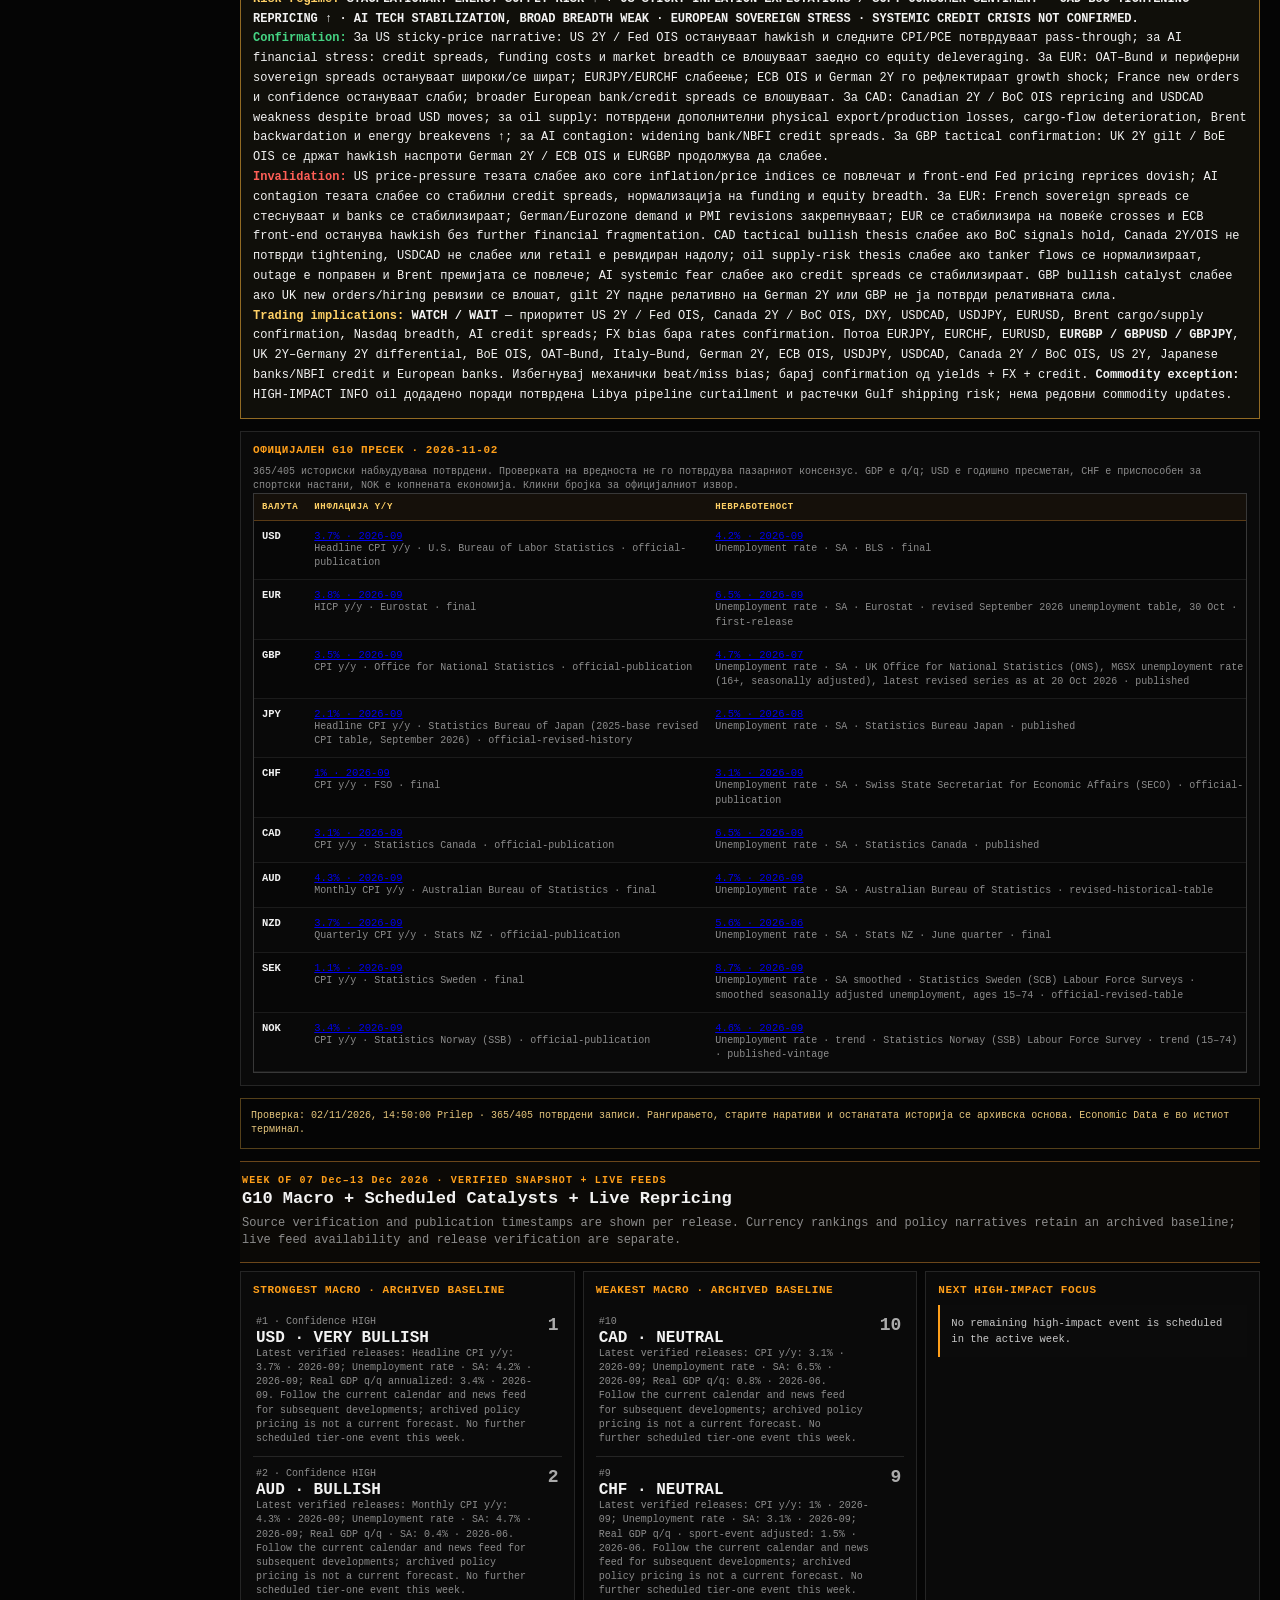
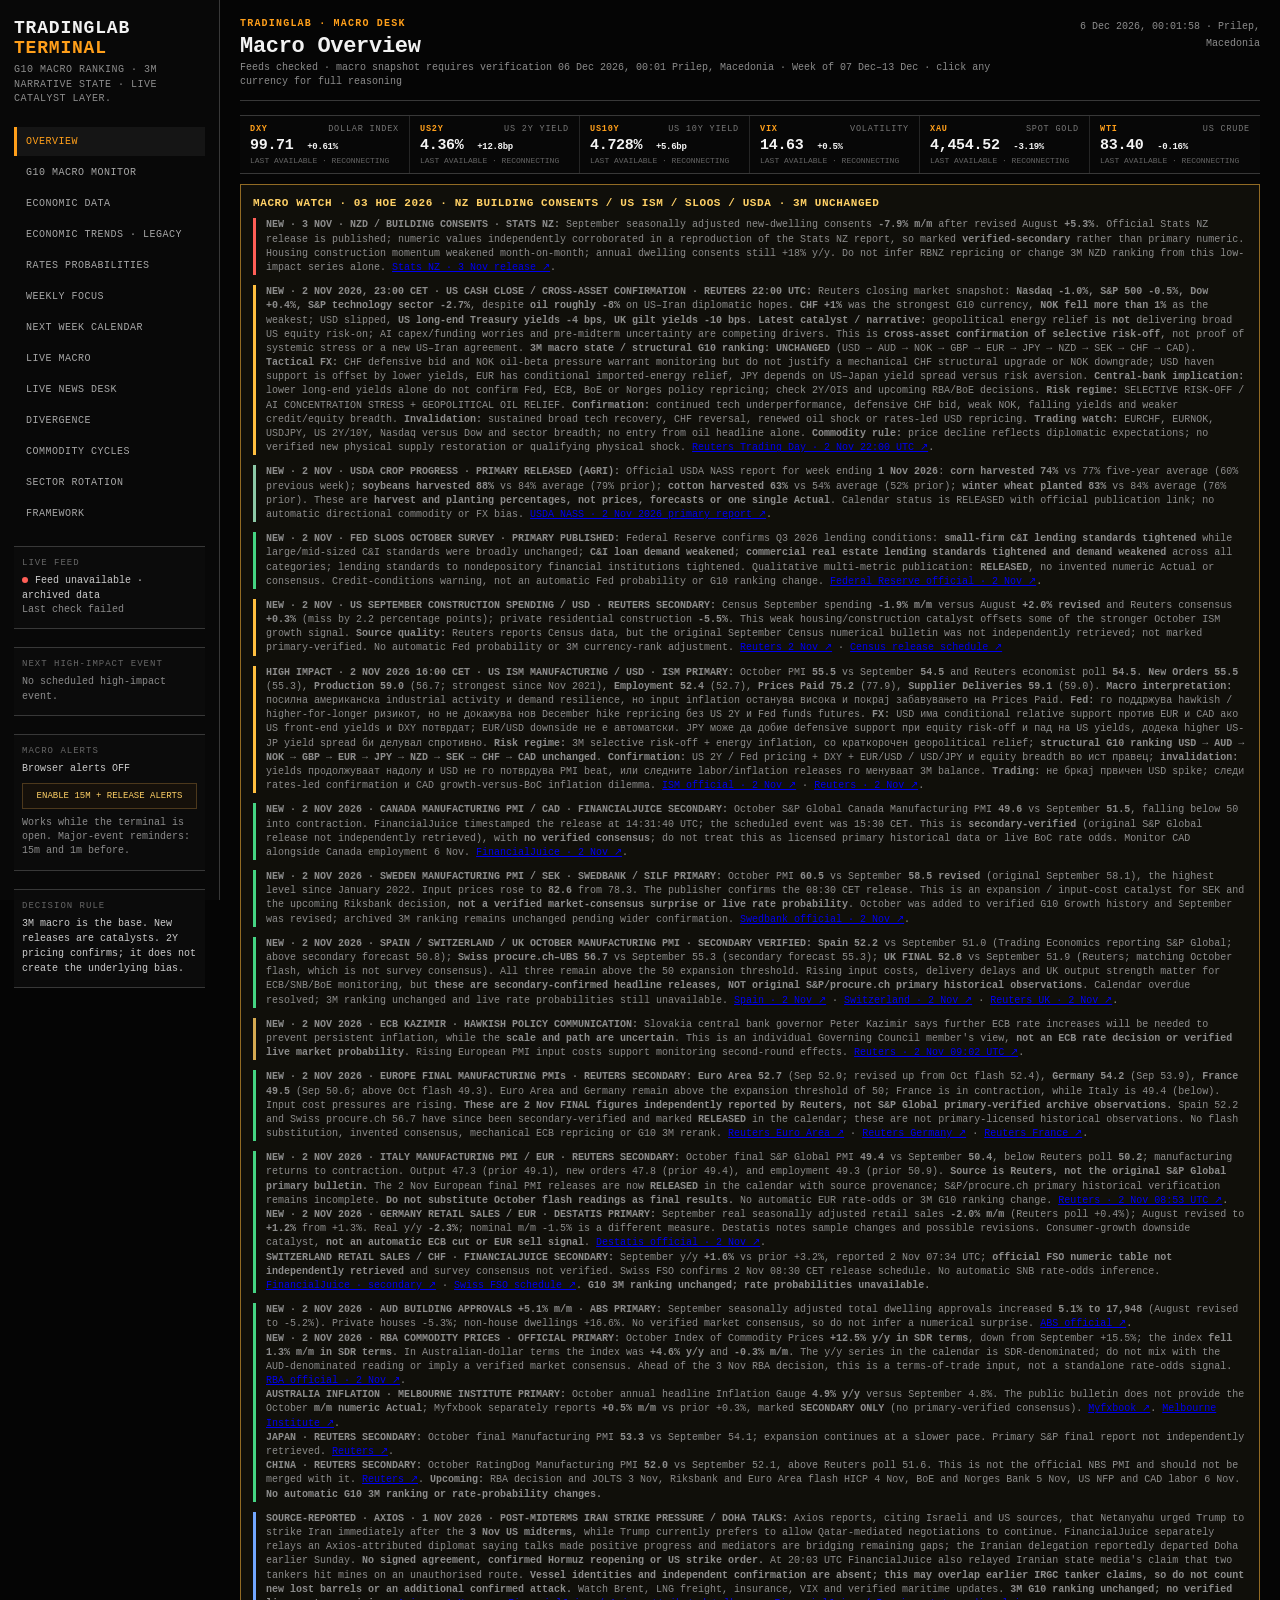
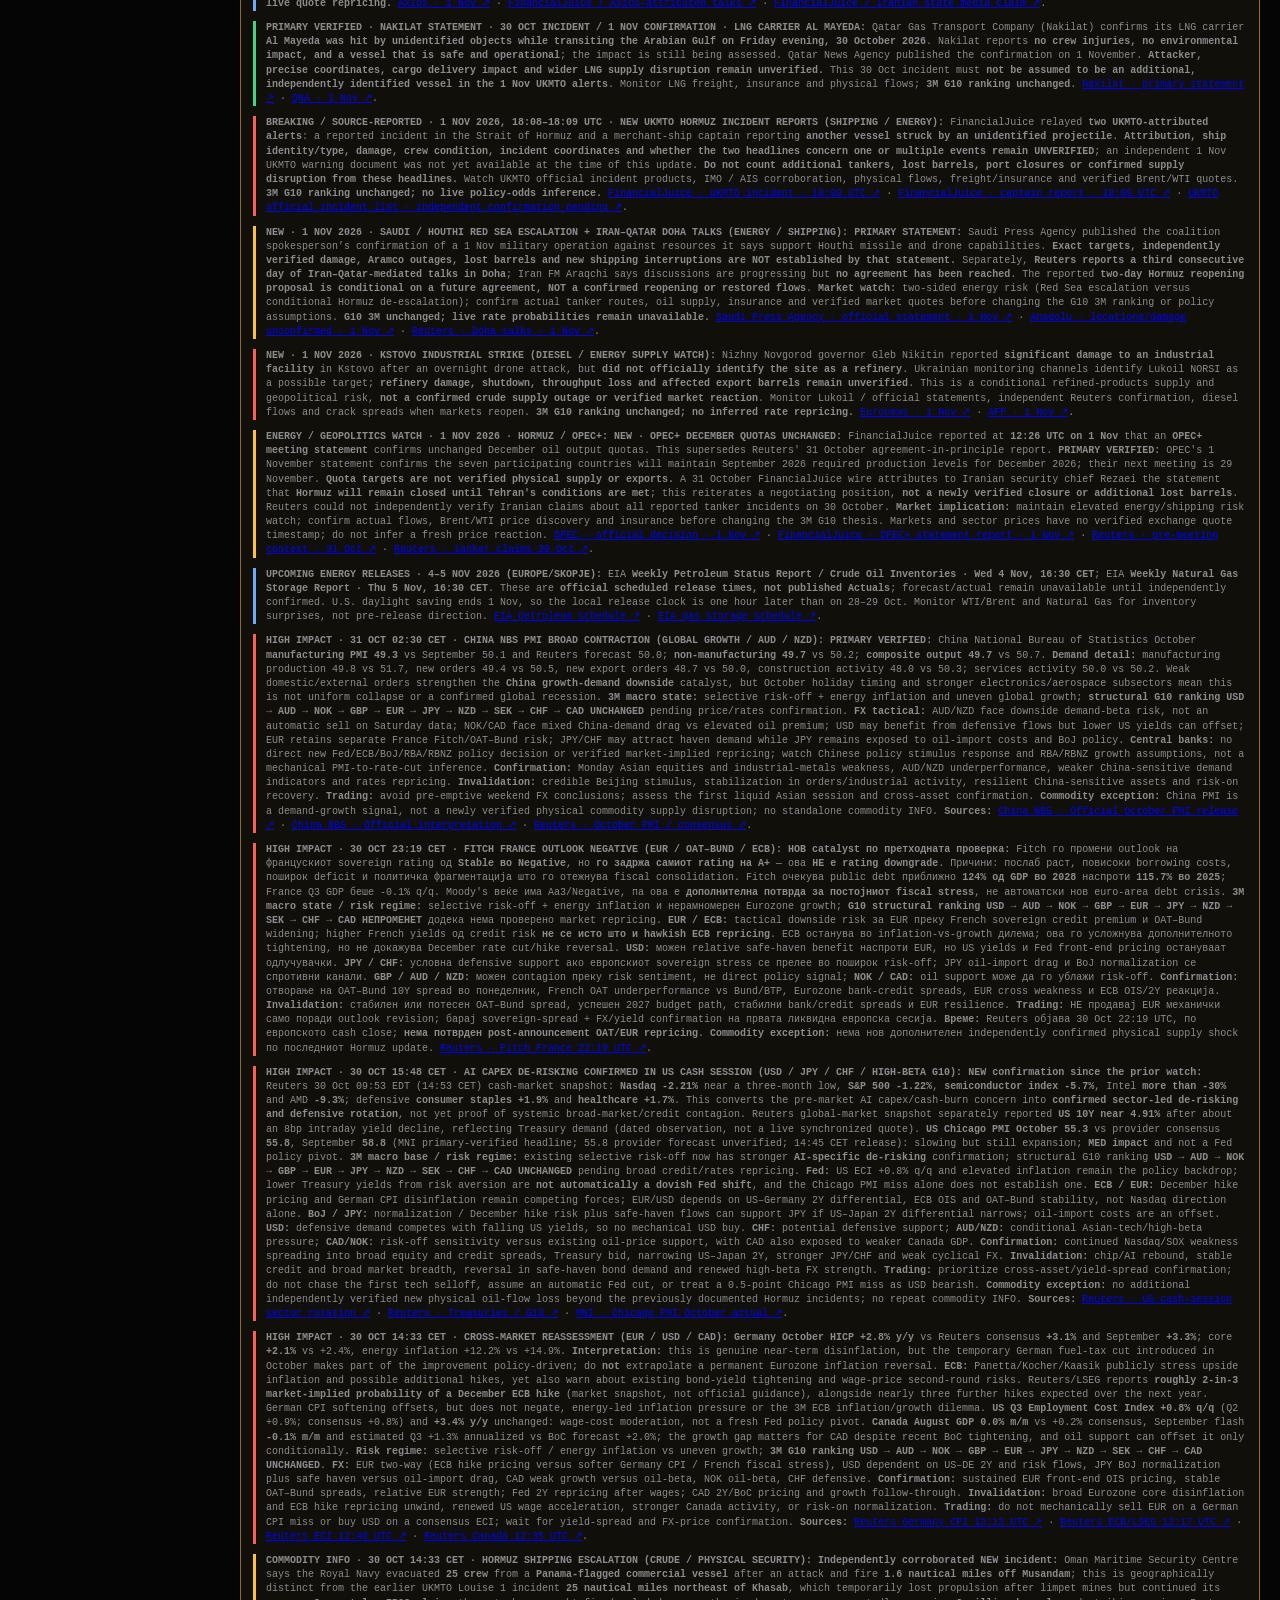
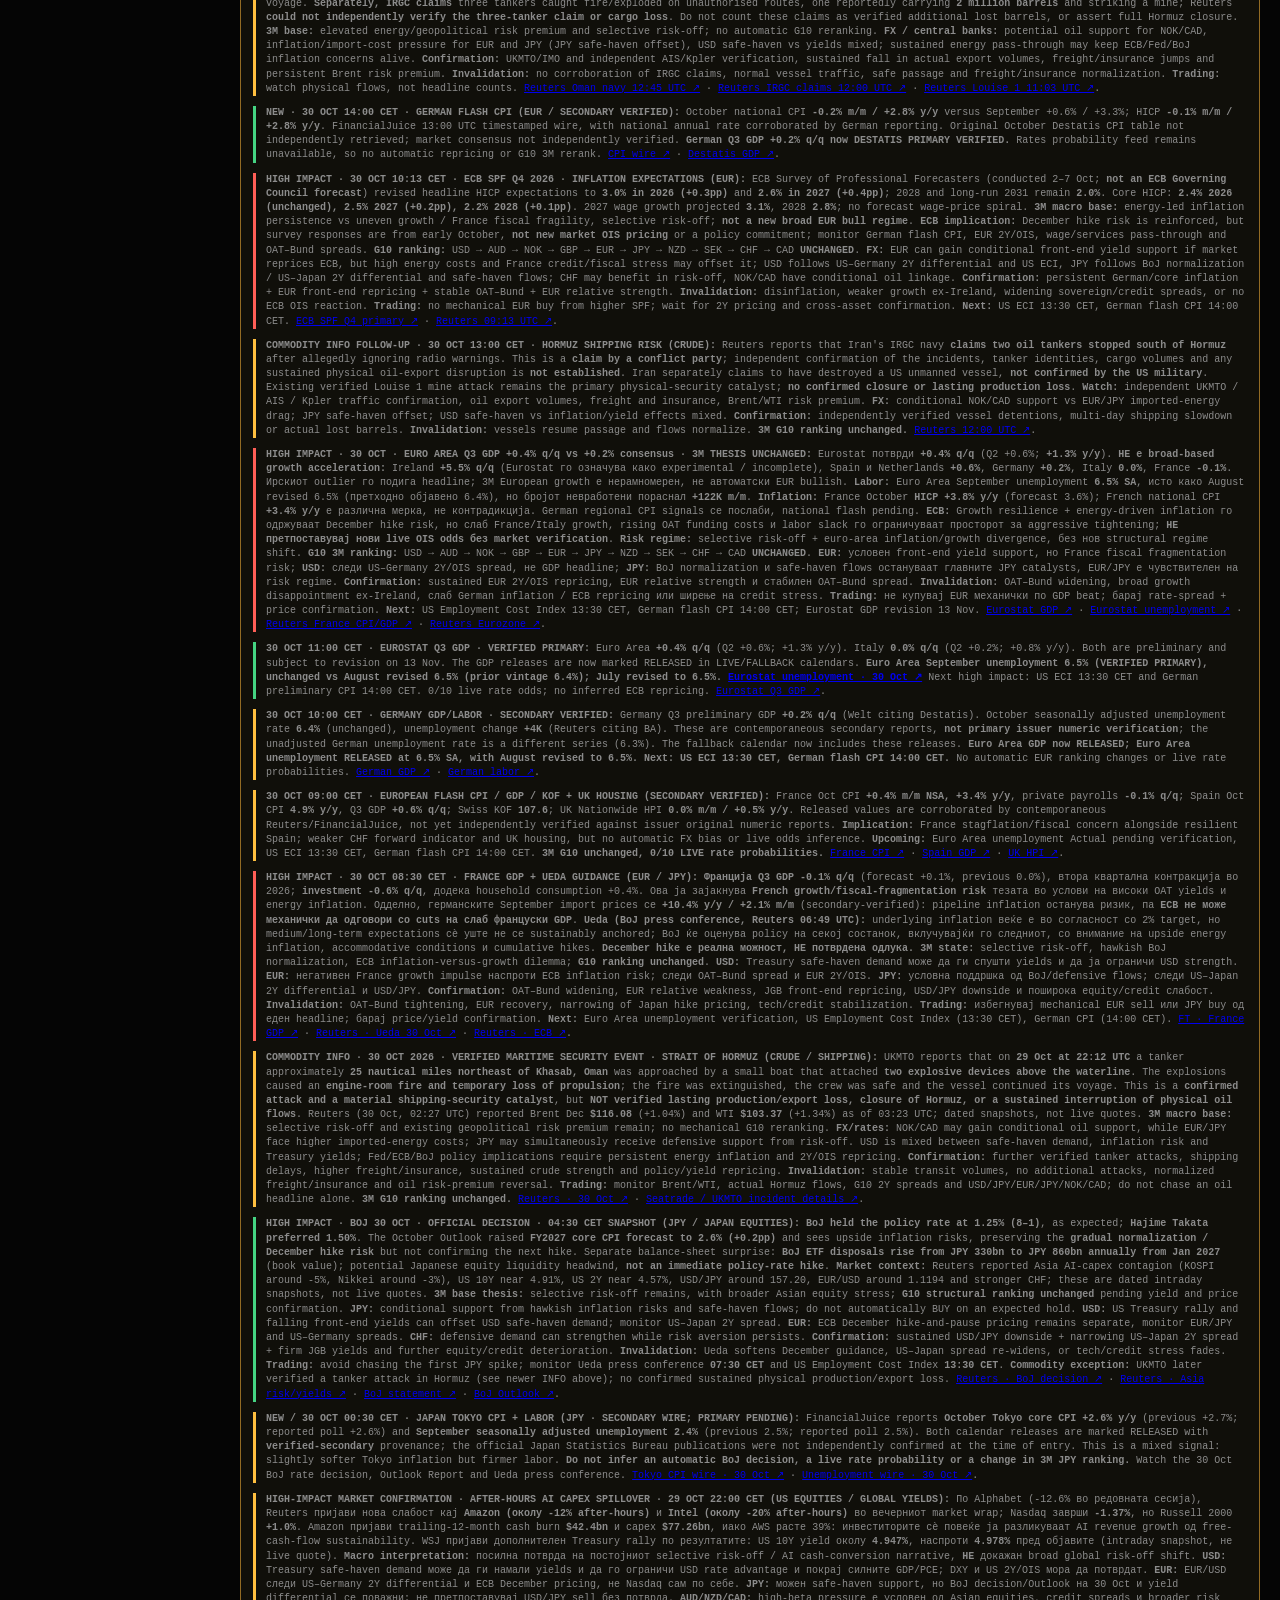
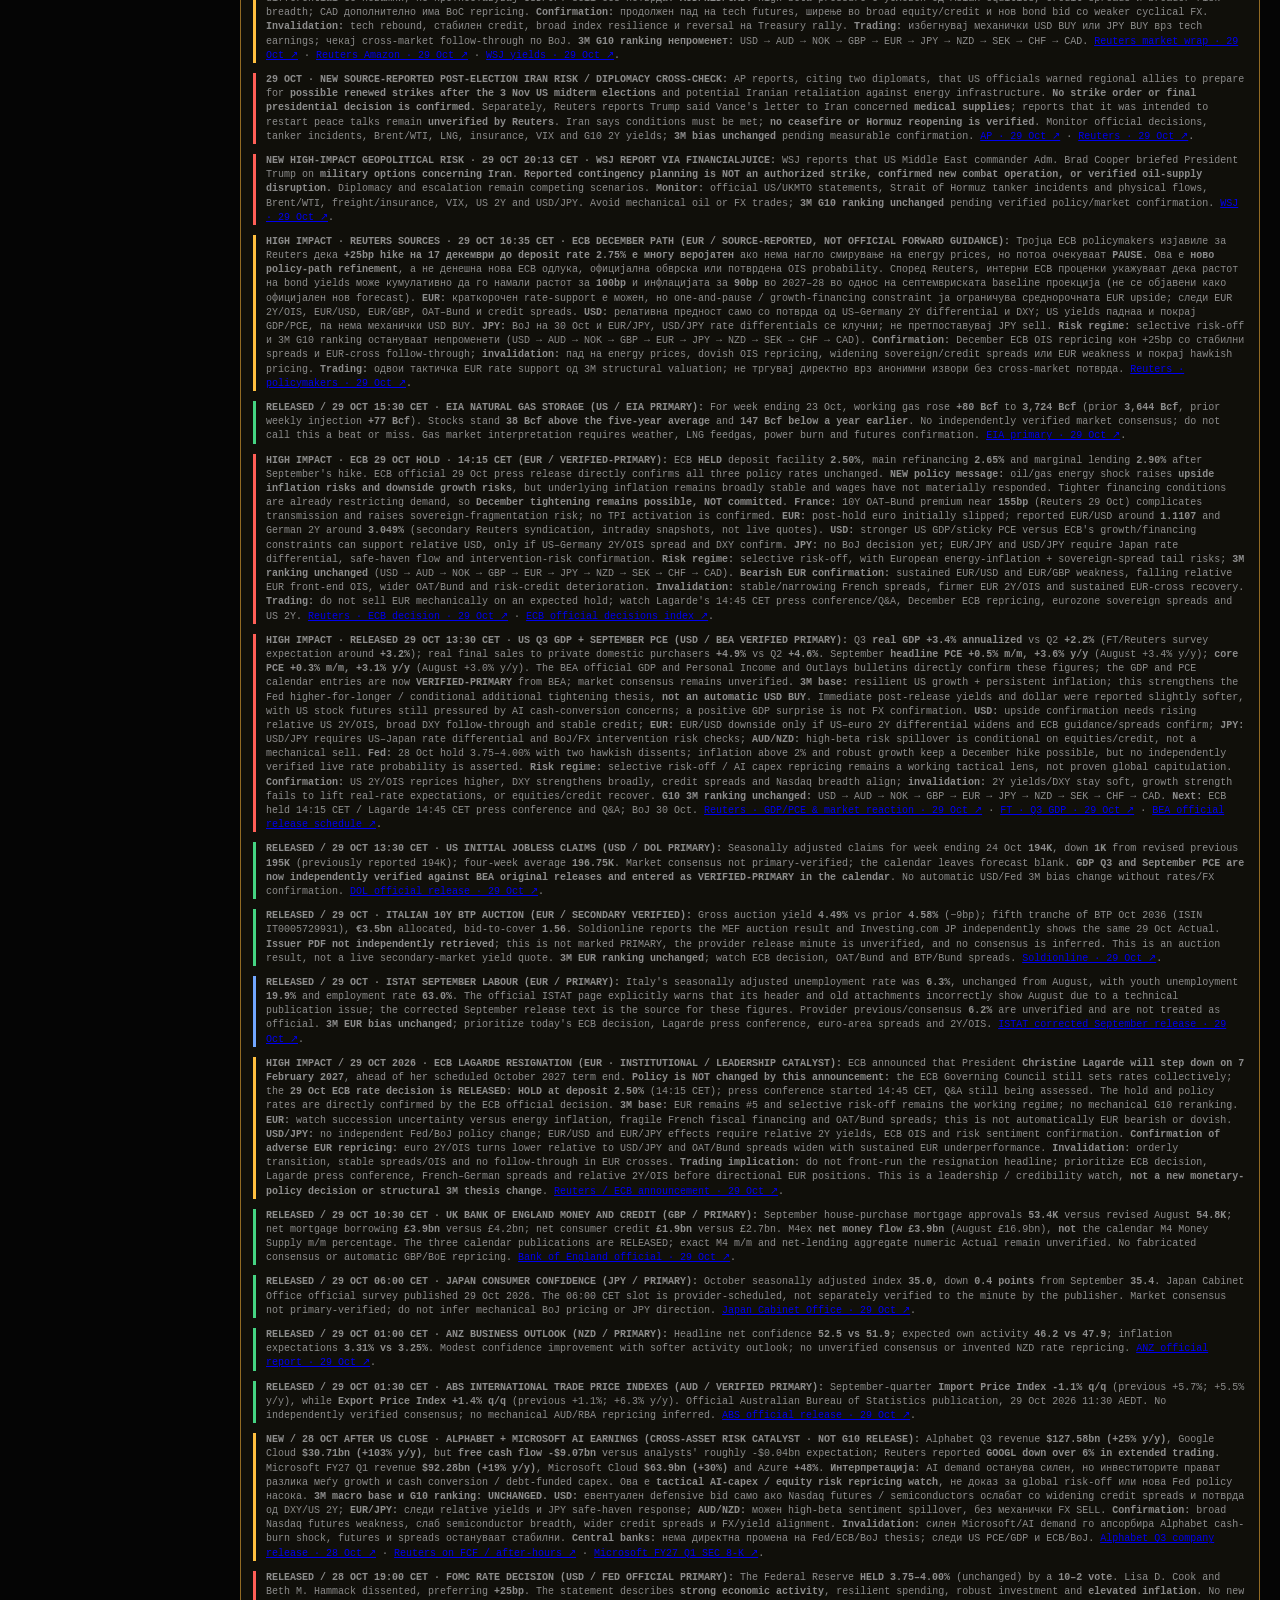
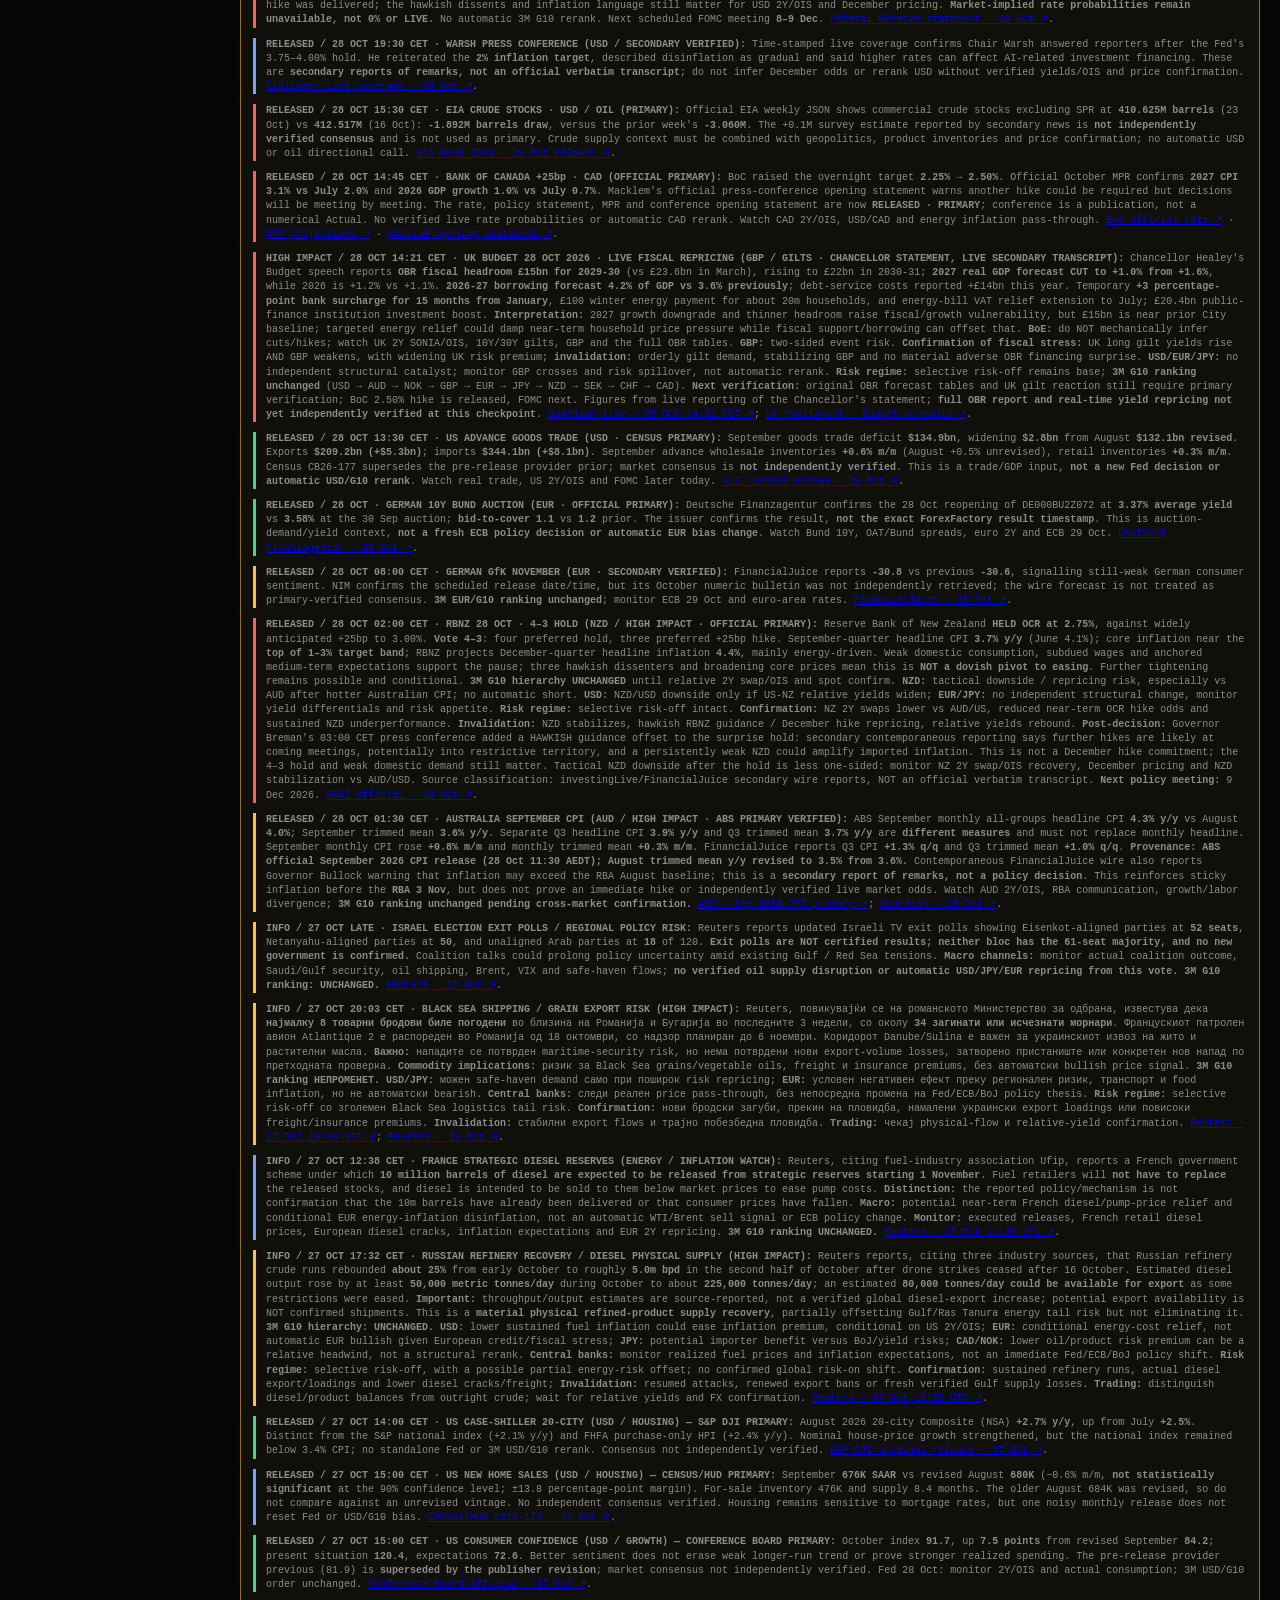
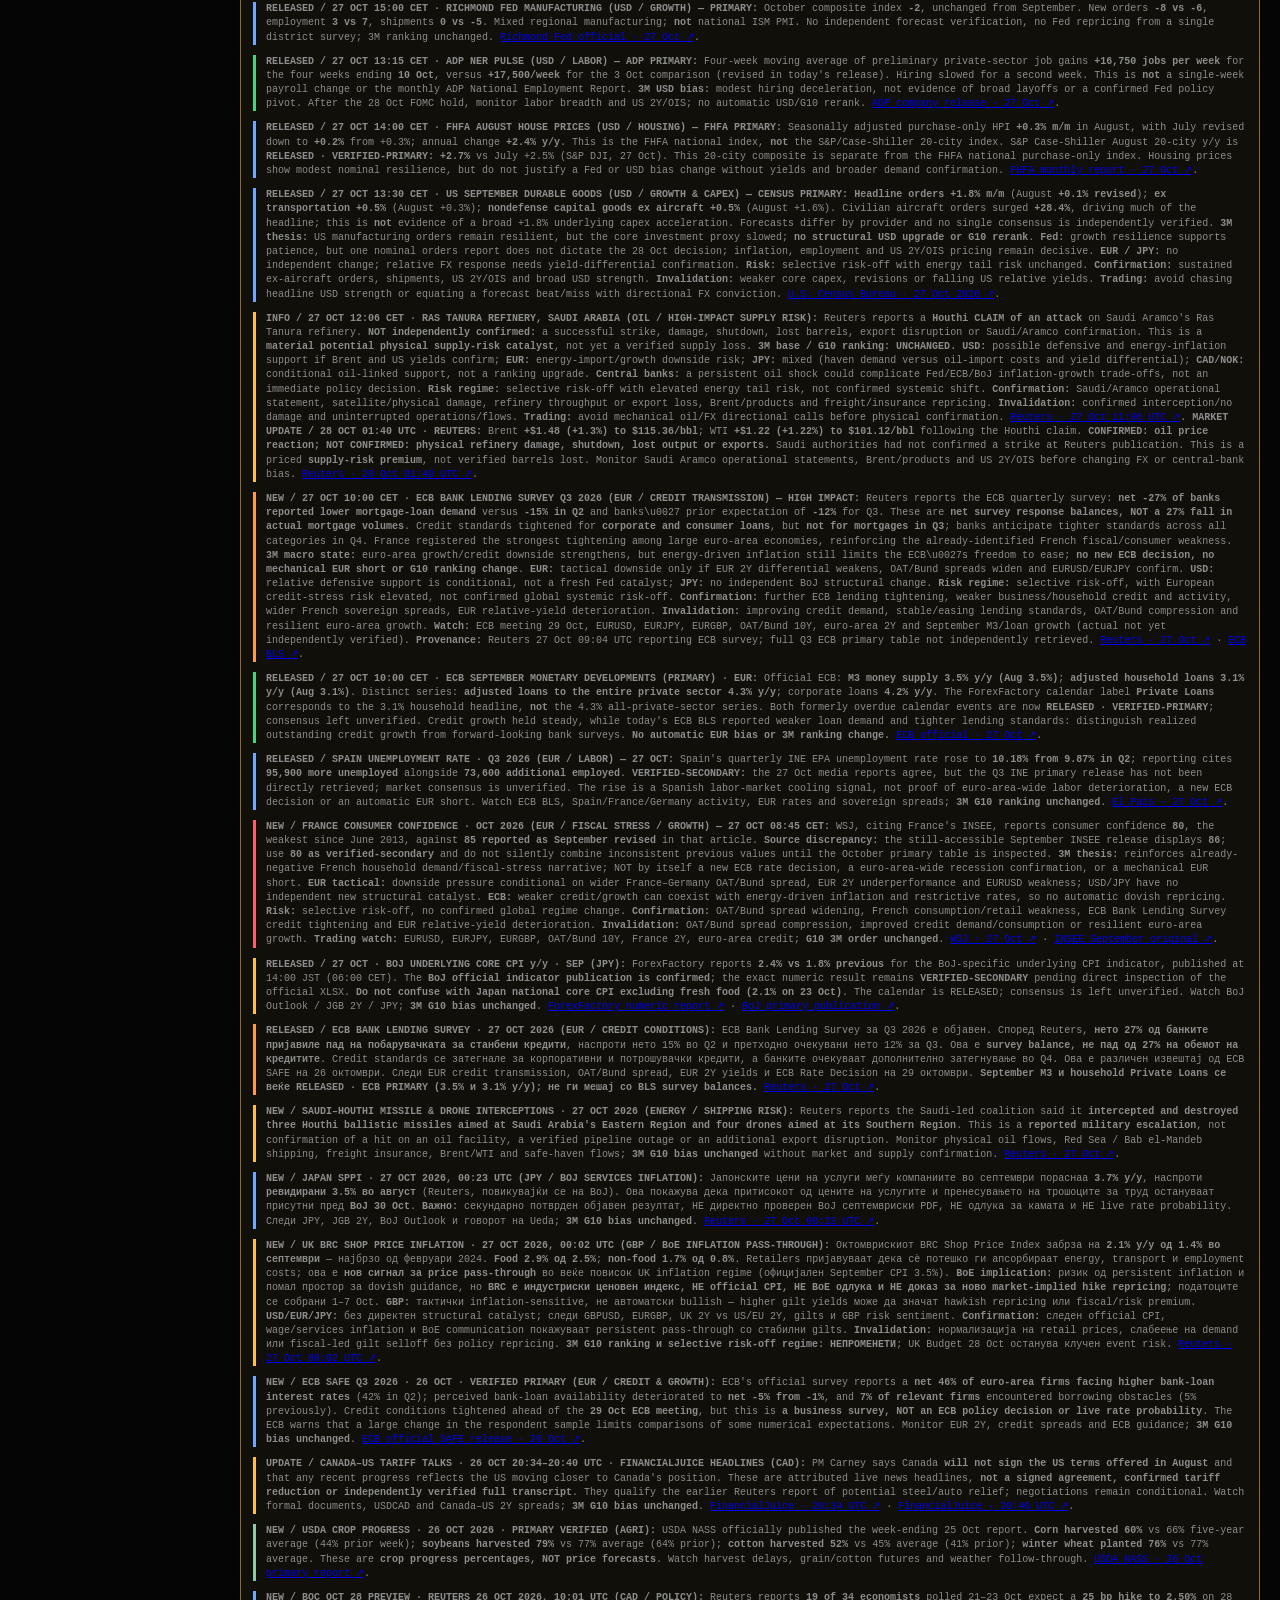
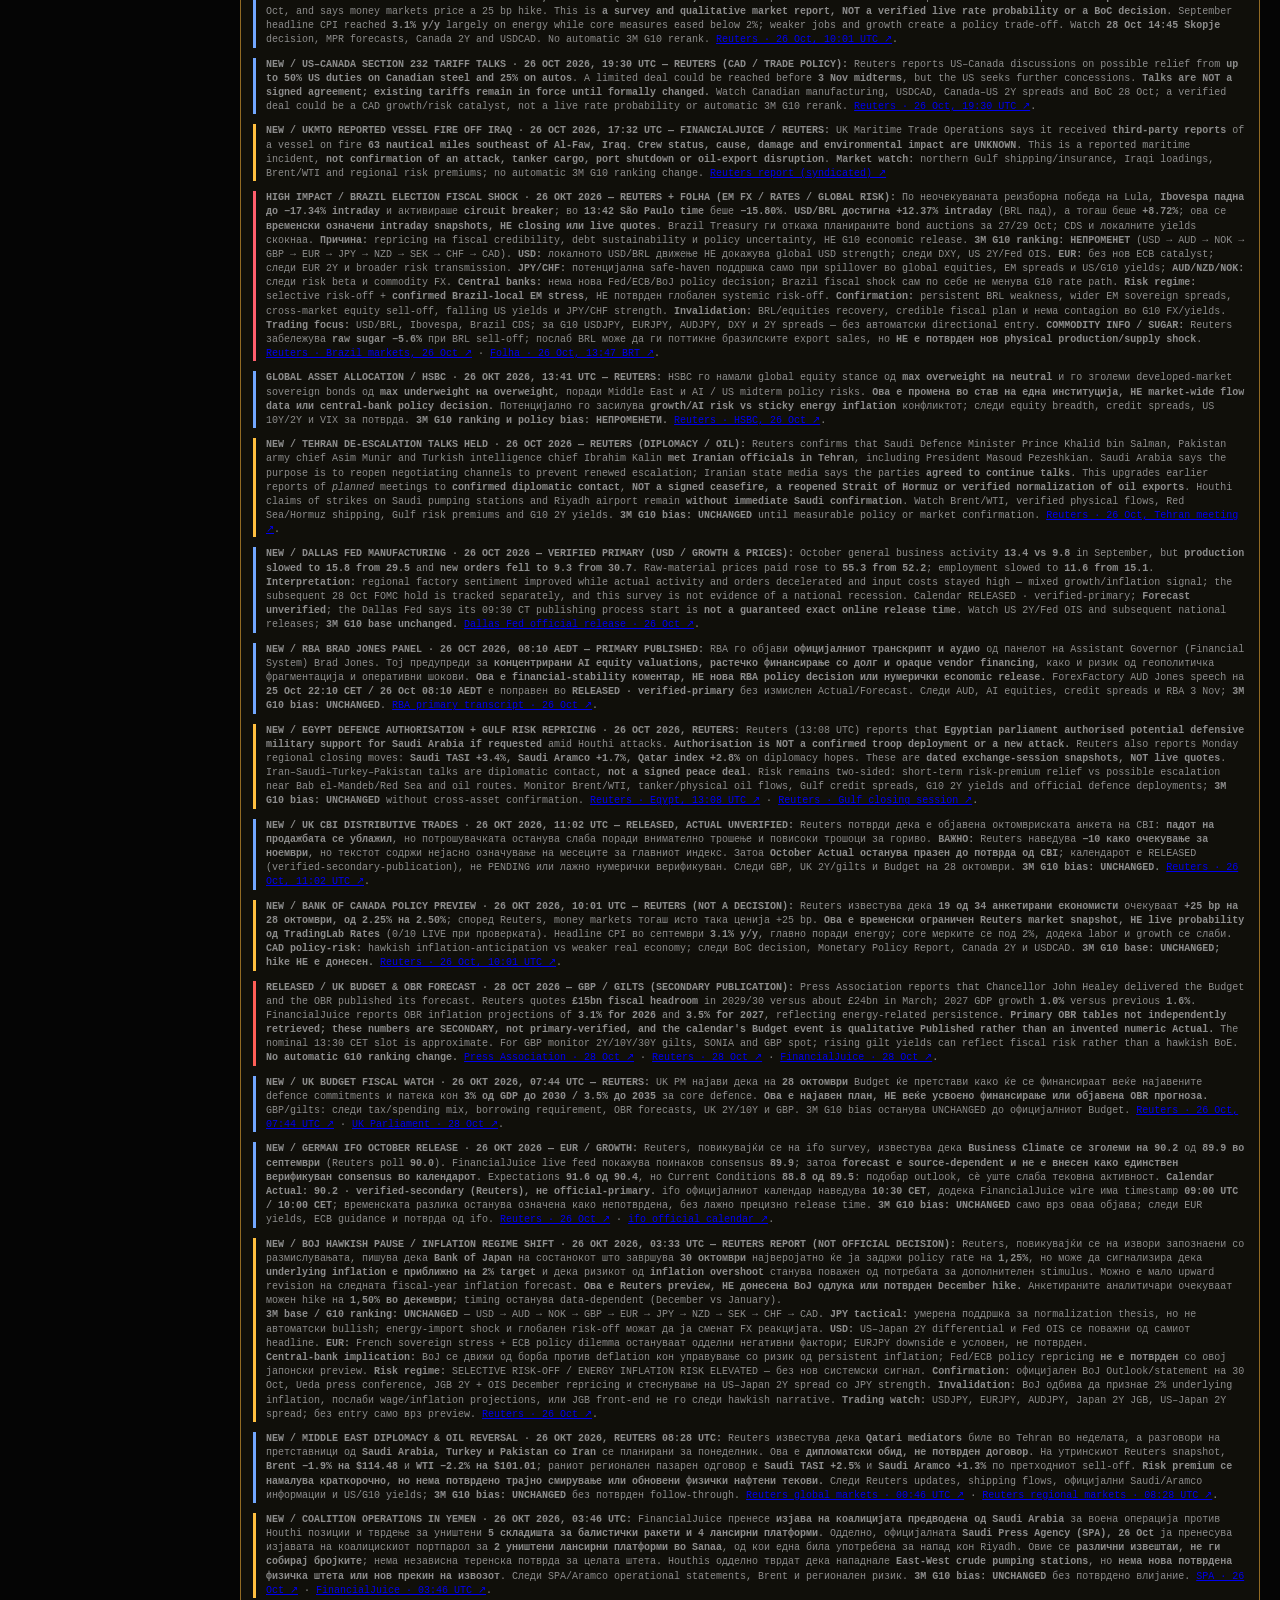
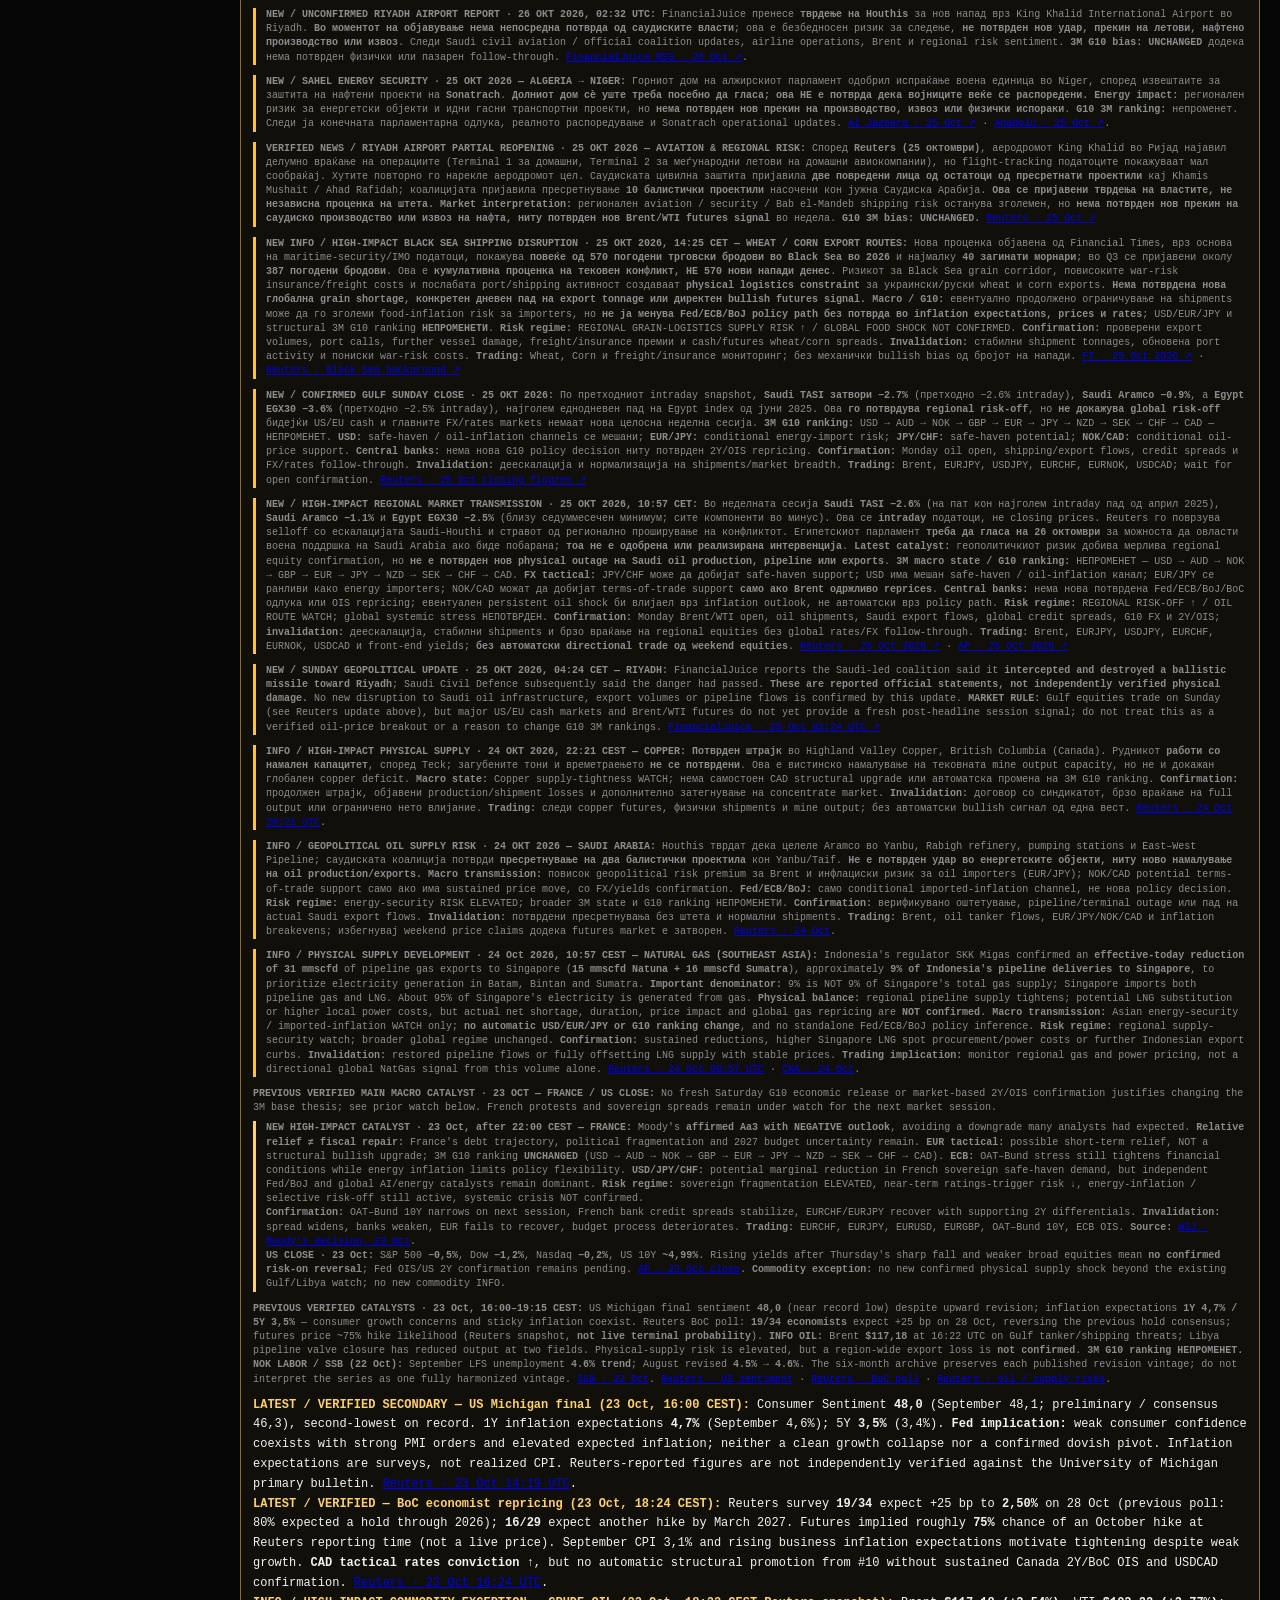
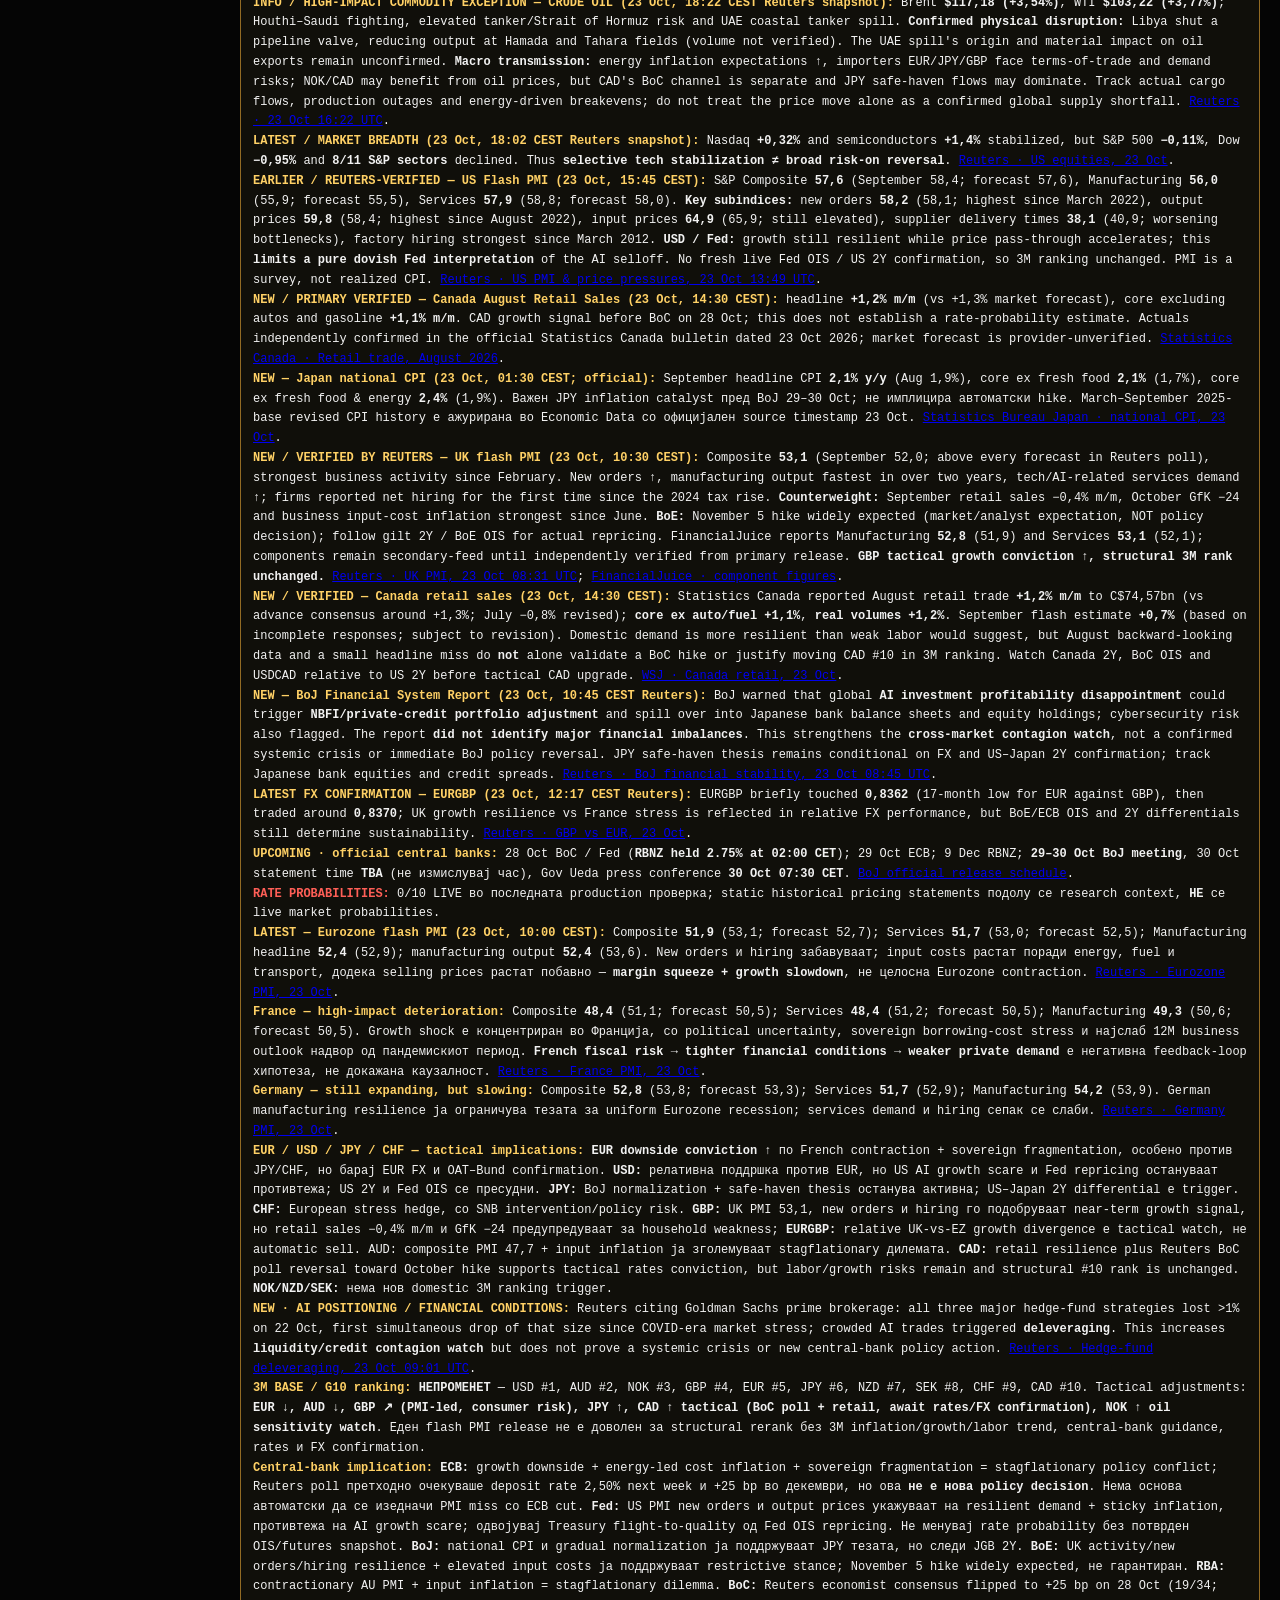
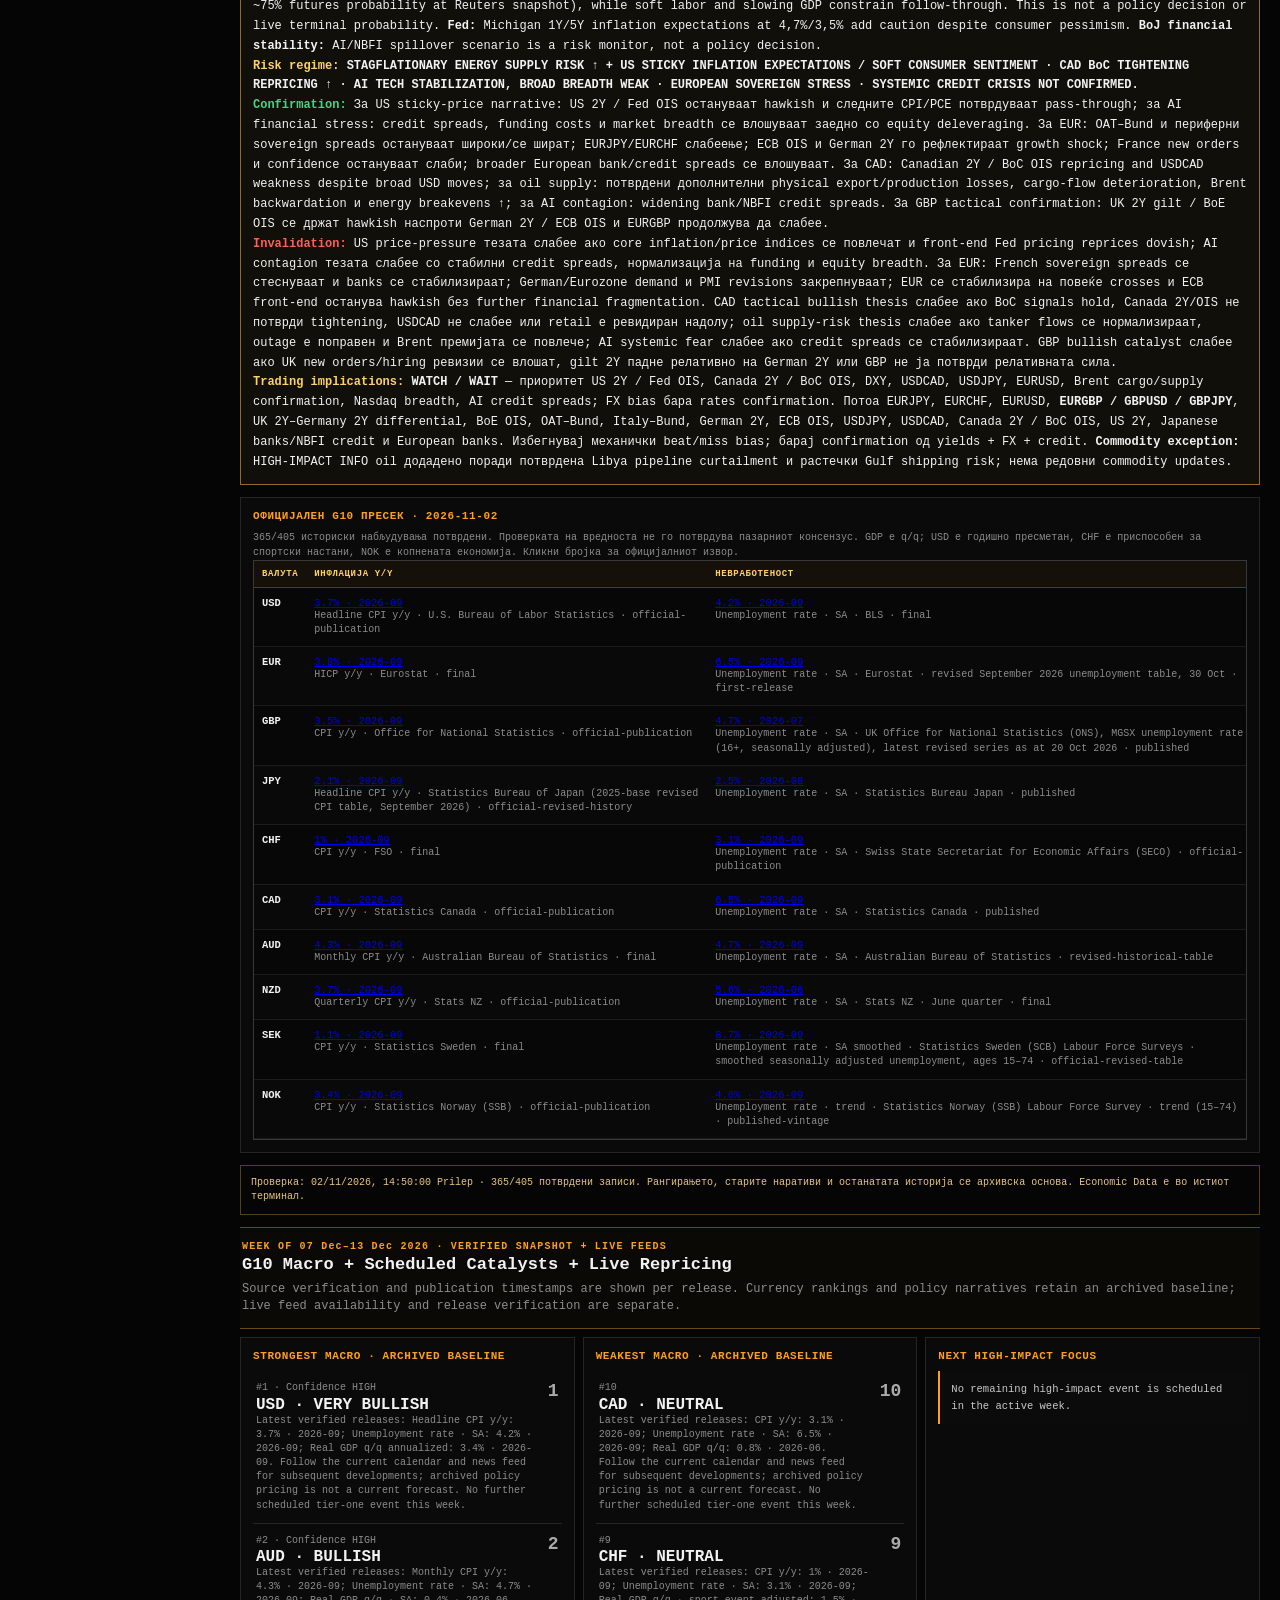
